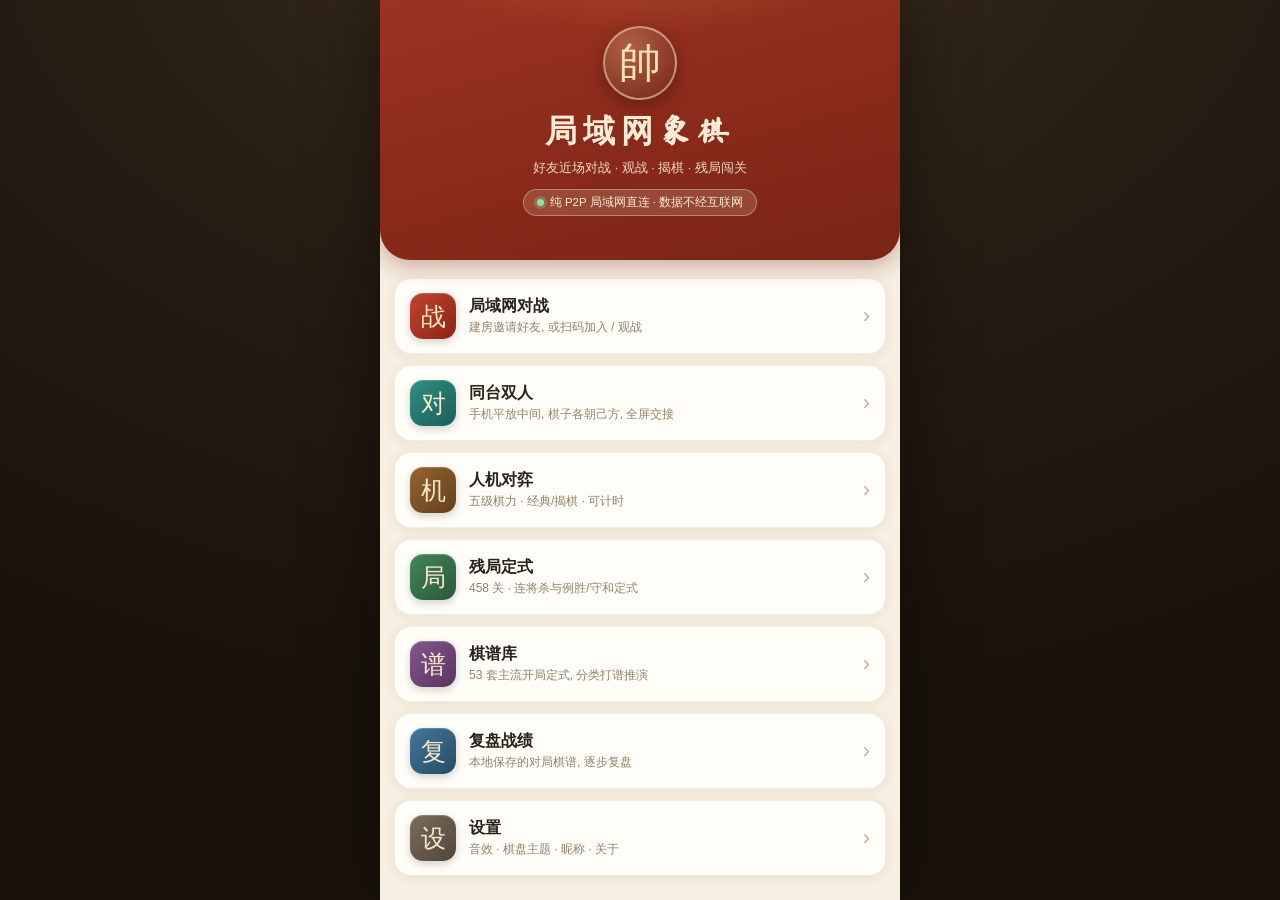
==== xiangqi-lan-standalone.html @ 8bf8af7e "baseline: 双引擎(经典+激进)+458残局+53棋谱+两处提示修复 (standalone 925535/791df65a)" ====
<!DOCTYPE html>
<html lang="zh-CN">
<head>
<meta charset="UTF-8">
<meta name="viewport" content="width=device-width, initial-scale=1.0, maximum-scale=1.0, user-scalable=no, viewport-fit=cover">
<meta name="theme-color" content="#7a2718">
<meta name="description" content="纯局域网 P2P 中国象棋: 好友近场对战、观战、揭棋、残局闯关, 数据不经过互联网">
<link rel="icon" href="[data-uri]">
<style>
/* ================= 字体(新魏体矢量子集) ================= */
@font-face {
  font-family: 'XinWeiChess';
  src: url([data-uri]) format('woff2');
  font-weight: normal; font-style: normal; font-display: swap;
}
:root {
  --chess-font: "STXinwei", "华文新魏", "FZXinWei", "XinWeiChess", "楷体", KaiTi, serif;
  --red: #b3271e;
  --gold: #e8a93a;
  --ink: #2a231c;
  --paper: #f6efe2;
  --paper2: #fbf6ec;
  --card: #fffdf8;
  --line: rgba(120, 90, 50, .10);
  --board-line: #7a5230;
  --board-bg1: #f0d3a0;
  --board-bg2: #e4bd7e;
  --accent: #a02c1c;
  --ok: #2e7d4f;
  --safe-top: env(safe-area-inset-top, 0px);
  --safe-bottom: env(safe-area-inset-bottom, 0px);
  --app-w: 520px;
  --nav-h: 50px;
}
* { box-sizing: border-box; -webkit-tap-highlight-color: transparent; }
html, body { margin: 0; padding: 0; height: 100%; }
body {
  font-family: -apple-system, "PingFang SC", "Microsoft YaHei", sans-serif;
  color: var(--ink);
  background: radial-gradient(1200px 800px at 50% -10%, #3a2c1c 0%, #241b12 55%, #1a130c 100%);
  overscroll-behavior: none; user-select: none; -webkit-user-select: none;
}
button { font-family: inherit; }

/* ================= 手机壳 & 栈导航 ================= */
.screen {
  position: fixed; top: 0; bottom: 0; left: 0; right: 0; margin: auto;
  width: 100%; max-width: var(--app-w);
  display: none; flex-direction: column;
  background: var(--paper);
  overflow-y: auto; overflow-x: hidden;
  -webkit-overflow-scrolling: touch;
  box-shadow: 0 0 70px rgba(0, 0, 0, .45);
}
.screen.active { display: flex; }
.screen.nav-fade { animation: navFade .22s ease both; z-index: 30; }
.screen.nav-enter-fwd { animation: navEnterFwd .32s cubic-bezier(.28, .72, .28, 1) both; z-index: 30; }
.screen.nav-enter-back { animation: navEnterBack .32s cubic-bezier(.28, .72, .28, 1) both; z-index: 30; }
.screen.nav-leave-fwd { animation: navLeaveFwd .32s cubic-bezier(.28, .72, .28, 1) both; z-index: 20; display: flex !important; }
.screen.nav-leave-back { animation: navLeaveBack .32s cubic-bezier(.28, .72, .28, 1) both; z-index: 20; display: flex !important; }
@keyframes navFade { from { opacity: 0; } to { opacity: 1; } }
@keyframes navEnterFwd { from { transform: translateX(100%); } to { transform: translateX(0); } }
@keyframes navEnterBack { from { transform: translateX(-27%); } to { transform: translateX(0); } }
@keyframes navLeaveFwd { from { transform: translateX(0); filter: brightness(1); } to { transform: translateX(-27%); filter: brightness(.82); } }
@keyframes navLeaveBack { from { transform: translateX(0); } to { transform: translateX(100%); } }
@media (max-width: 520px) {
  body { background: var(--paper); }
  .screen { box-shadow: none; }
}

/* ================= 统一导航栏 ================= */
.topbar {
  position: sticky; top: 0; z-index: 20; flex: none;
  display: flex; align-items: center; gap: 6px;
  height: calc(var(--nav-h) + var(--safe-top));
  padding: var(--safe-top) 8px 0;
  background: rgba(251, 246, 236, .9);
  -webkit-backdrop-filter: saturate(160%) blur(14px); backdrop-filter: saturate(160%) blur(14px);
  border-bottom: 1px solid var(--line);
  color: var(--ink);
}
.topbar .title {
  font-size: 16.5px; font-weight: 700; flex: 1; text-align: center;
  letter-spacing: .5px; min-width: 0; overflow: hidden; white-space: nowrap; text-overflow: ellipsis;
  padding: 0 4px;
}
.nav-side { min-width: 44px; display: flex; align-items: center; }
.nav-right { justify-content: flex-end; }
.nav-back {
  display: flex; align-items: center; gap: 1px; min-width: 44px; height: 38px;
  border: none; background: transparent; color: var(--accent);
  font-size: 15px; padding: 0 6px 0 4px; border-radius: 10px; max-width: 130px;
}
.nav-back:active { background: rgba(160, 44, 28, .1); }
.nav-back-label { font-size: 15px; overflow: hidden; white-space: nowrap; text-overflow: ellipsis; }
.nav-chevron {
  width: 10px; height: 10px; flex: none; margin-left: 2px;
  border-left: 2.2px solid currentColor; border-bottom: 2.2px solid currentColor;
  transform: rotate(45deg);
}
.icon-btn {
  min-width: 38px; height: 36px; border: none; border-radius: 10px;
  background: rgba(120, 90, 50, .1); color: #6b563a; font-size: 14px; padding: 0 10px;
}
.icon-btn:active { background: rgba(120, 90, 50, .2); }

/* ================= 页面骨架 ================= */
.page-body { flex: none; padding: 14px 14px 24px; }
.section-title {
  display: flex; align-items: baseline; gap: 8px;
  font-size: 13px; font-weight: 700; color: #8a6a3c;
  letter-spacing: 1px; margin: 18px 4px 9px;
}
.section-title:first-child { margin-top: 4px; }
.section-title .st-count { font-weight: 500; color: #b0a082; font-size: 11.5px; margin-left: auto; letter-spacing: 0; }

/* ================= 大厅 ================= */
.home-hero {
  position: relative; text-align: center; flex: none;
  padding: calc(26px + var(--safe-top)) 20px 44px;
  background: linear-gradient(165deg, #9c3322 0%, #8a2a1a 52%, #7a2415 100%);
  color: #f8ecd6;
  border-radius: 0 0 30px 30px;
  box-shadow: 0 6px 22px rgba(120, 40, 20, .35);
  overflow: hidden;
}
.home-hero::after {
  content: ''; position: absolute; inset: 0;
  background: radial-gradient(420px 200px at 50% -40%, rgba(232, 169, 58, .35), transparent 70%);
  pointer-events: none;
}
.home-badge {
  width: 74px; height: 74px; margin: 0 auto 10px; border-radius: 50%;
  display: flex; align-items: center; justify-content: center;
  font-family: var(--chess-font); font-size: 42px; color: #f6e2b4;
  background: radial-gradient(circle at 35% 30%, rgba(255, 230, 180, .28), rgba(0, 0, 0, .18));
  border: 2px solid rgba(246, 226, 180, .55);
  box-shadow: 0 6px 18px rgba(0, 0, 0, .28);
}
.home-hero h1 { margin: 2px 0 6px; font-family: var(--chess-font); font-size: 32px; letter-spacing: 6px; position: relative; }
.home-hero p { margin: 0; font-size: 12.5px; opacity: .9; position: relative; }
.home-status {
  display: inline-flex; align-items: center; gap: 6px; margin-top: 12px;
  font-size: 11.5px; padding: 5px 13px; border-radius: 20px; position: relative;
  background: rgba(255, 240, 210, .16); border: 1px solid rgba(255, 240, 210, .35);
}
.home-status .dot-live { width: 7px; height: 7px; border-radius: 50%; background: #8fe0a8; box-shadow: 0 0 0 3px rgba(143, 224, 168, .25); }
.menu { flex: none; padding: 18px 14px 10px; display: flex; flex-direction: column; gap: 11px; }
.menu-item {
  display: flex; align-items: center; gap: 13px; width: 100%;
  border: 1px solid var(--line); border-radius: 17px; padding: 14px 15px;
  background: var(--card); box-shadow: 0 2px 12px rgba(90, 60, 25, .08);
  text-align: left; color: var(--ink);
  transition: transform .12s ease, box-shadow .12s ease;
}
.menu-item:active { transform: scale(.975); box-shadow: 0 1px 5px rgba(90, 60, 25, .12); }
.menu-item .mi-icon {
  width: 46px; height: 46px; border-radius: 13px; flex: none;
  display: flex; align-items: center; justify-content: center;
  font-family: var(--chess-font); font-size: 25px; color: #f7e8cc;
  box-shadow: inset 0 1px 1px rgba(255, 255, 255, .22), 0 3px 8px rgba(0, 0, 0, .18);
}
.mi-red { background: linear-gradient(135deg, #c0432e, #8e2415); }
.mi-brown { background: linear-gradient(135deg, #96632f, #63401c); }
.mi-green { background: linear-gradient(135deg, #43855b, #28593a); }
.mi-blue { background: linear-gradient(135deg, #44759a, #274c66); }
.mi-purple { background: linear-gradient(135deg, #83568c, #5a3560); }
.mi-gray { background: linear-gradient(135deg, #7a6c5b, #50463a); }
.mi-teal { background: linear-gradient(135deg, #2f8f83, #1b5e56); }
.menu-item .mi-body { flex: 1; min-width: 0; }
.menu-item .mi-t { font-size: 16px; font-weight: 700; }
.menu-item .mi-d { font-size: 12px; color: #93826a; margin-top: 2.5px; line-height: 1.45; }
.menu-item .mi-go { flex: none; color: #c3b294; font-size: 22px; font-weight: 300; line-height: 1; }
.home-foot {
  flex: none; margin: 14px 14px 20px; padding: 13px 15px; border-radius: 14px;
  background: rgba(255, 253, 248, .7); border: 1px solid var(--line);
  font-size: 11px; color: #9a8a72; line-height: 1.75;
}

/* ================= 通用控件 ================= */
.btn {
  border: none; border-radius: 12px; padding: 12px 16px; font-size: 15px; font-weight: 600;
  background: #e7dcc6; color: var(--ink);
}
.btn:active { transform: scale(.97); }
.btn-primary { background: linear-gradient(180deg, #c0402e, #932718); color: #fff; box-shadow: 0 4px 12px rgba(150, 40, 20, .32); }
.btn-ghost { background: transparent; border: 1.5px solid #c3ac84; color: #6b563a; }
.btn[disabled] { opacity: .45; }
.btn-block { width: 100%; }
.cta-bar {
  position: sticky; bottom: 0; flex: none; z-index: 10;
  padding: 10px 14px calc(12px + var(--safe-bottom));
  background: linear-gradient(180deg, rgba(246, 239, 226, 0), var(--paper) 28%);
}
.card {
  background: var(--card); border: 1px solid var(--line);
  border-radius: 17px; padding: 16px;
  box-shadow: 0 2px 12px rgba(90, 60, 25, .07); margin: 0 0 14px;
}
.card h3 { margin: 0 0 11px; font-size: 15px; display: flex; align-items: center; gap: 7px; }
.card h3 .h3-ic {
  width: 22px; height: 22px; border-radius: 7px; flex: none;
  display: inline-flex; align-items: center; justify-content: center;
  font-size: 12px; color: #fff; background: linear-gradient(135deg, #c0432e, #8e2415);
}
.row { display: flex; align-items: center; gap: 10px; }
.seg { display: flex; background: #ece2cd; border-radius: 11px; padding: 3px; gap: 3px; }
.seg button {
  flex: 1; border: none; background: transparent; border-radius: 9px;
  padding: 9px 6px; font-size: 13.5px; color: #7a6645; white-space: nowrap;
  transition: all .15s ease;
}
.seg button.on { background: var(--card); color: var(--accent); font-weight: 700; box-shadow: 0 1.5px 5px rgba(90, 60, 25, .18); }
.seg.cols3 { flex-wrap: wrap; }
.seg.cols3 button { flex: 0 0 calc((100% - 6px)/3); }
.field-label { font-size: 13px; font-weight: 600; color: #7a6749; margin: 15px 0 7px; display: flex; align-items: center; gap: 6px; }
.field-label:first-child { margin-top: 2px; }
.field-label .fl-no {
  width: 17px; height: 17px; border-radius: 50%; flex: none;
  display: inline-flex; align-items: center; justify-content: center;
  font-size: 10.5px; background: #e3d3b2; color: #7a5a30; font-weight: 700;
}
.input {
  width: 100%; border: 1.5px solid #ddcfae; border-radius: 11px; padding: 11.5px 13px;
  font-size: 15px; background: #fffef9; color: var(--ink);
}
.input:focus { outline: none; border-color: #c79a55; box-shadow: 0 0 0 3px rgba(199, 154, 85, .16); }
.muted { color: #97876c; font-size: 12.5px; line-height: 1.7; }
.hint-box {
  background: #fbf2dd; border-left: 3px solid var(--gold); border-radius: 11px;
  padding: 10px 13px; font-size: 12.5px; color: #6b5230; line-height: 1.7; margin: 0 0 14px;
}

/* inset 分组列表 */
.group {
  background: var(--card); border: 1px solid var(--line); border-radius: 17px;
  overflow: hidden; box-shadow: 0 2px 12px rgba(90, 60, 25, .07); margin: 0 0 14px;
}
.list-row {
  display: flex; align-items: center; gap: 12px; padding: 14px 16px;
  background: transparent; border: none; border-bottom: 1px solid #f1e8d6; width: 100%;
  text-align: left; color: var(--ink);
}
.list-row:last-child { border-bottom: none; }
.list-row:active { background: #faf2e2; }
.lr-chevron { flex: none; color: #c3b294; font-size: 20px; font-weight: 300; line-height: 1; }
.tag { font-size: 11px; padding: 2.5px 9px; border-radius: 20px; background: #efe2c8; color: #8a6a3c; white-space: nowrap; }
.tag-red { background: #f7e2dd; color: #a83020; }
.tag-green { background: #dff0e5; color: #2e7d4f; }
.tag-purple { background: #ece6f7; color: #5a4788; }
.tag-blue { background: #e0eaf2; color: #33587a; }
.empty {
  text-align: center; padding: 56px 24px; color: #a8987c;
}
.empty .em-ic {
  width: 84px; height: 84px; margin: 0 auto 14px; border-radius: 50%;
  display: flex; align-items: center; justify-content: center;
  font-family: var(--chess-font); font-size: 44px; color: #c9b489;
  background: var(--card); border: 1px solid var(--line); box-shadow: 0 2px 12px rgba(90, 60, 25, .08);
}
.empty .em-t { font-size: 15px; font-weight: 700; color: #7a6a50; }
.empty .em-d { font-size: 12.5px; margin-top: 7px; line-height: 1.7; }

/* ================= 对局页 ================= */
#screen-game { background: #e9dfca; }
.game-wrap { flex: 1; display: flex; flex-direction: column; min-height: 0; }
.player-bar {
  display: flex; align-items: center; gap: 10px; padding: 8px 12px;
  background: #fbf4e4; margin: 6px 10px; border-radius: 14px; box-shadow: 0 1px 6px rgba(90, 60, 25, .12);
  border: 1px solid var(--line);
}
.player-bar.active { background: #fff; box-shadow: 0 0 0 2px var(--gold), 0 2px 10px rgba(200, 150, 50, .35); }
.avatar {
  width: 38px; height: 38px; border-radius: 50%; flex: none;
  display: flex; align-items: center; justify-content: center;
  font-family: var(--chess-font); font-size: 20px; color: #f7e8cc; background: #6b4a2b;
}
.avatar.r { background: linear-gradient(135deg, #b43826, #8e2415); }
.avatar.b { background: linear-gradient(135deg, #4a443c, #2a261f); }
.p-info { flex: 1; min-width: 0; }
.p-name { font-size: 14.5px; font-weight: 700; display: flex; align-items: center; gap: 6px; }
.p-sub { font-size: 11.5px; color: #9a8a72; margin-top: 1px; }
.clock {
  font-family: ui-monospace, "SF Mono", Menlo, monospace; font-size: 19px; font-weight: 700;
  padding: 5px 11px; border-radius: 10px; background: #e7dcc6; color: #5a4a34; min-width: 78px; text-align: center;
}
.player-bar.active .clock { background: #2f2a22; color: #ffd97a; }
.clock.low { color: #fff; background: #c23a28; animation: blink 1s infinite; }
@keyframes blink { 50% { opacity: .55; } }
.board-area { flex: 1; display: flex; align-items: center; justify-content: center; padding: 2px 8px; min-height: 0; }
.board-root { width: 100%; max-width: 520px; margin: 0 auto; }
.board-svg { width: 100%; height: auto; display: block; border-radius: 18px; }
.board-bg { stroke-width: 0; }
.board-svg .board-bg { fill: var(--board-bg1); }
.grid-line { stroke: var(--board-line); stroke-width: 3; stroke-linecap: round; }
.grid-line.thin { stroke-width: 2; }
.river-text {
  font-family: var(--chess-font); font-size: 56px; fill: var(--board-line);
  letter-spacing: 14px; text-anchor: middle; dominant-baseline: central;
  transform-box: fill-box; transform-origin: center;
}
.action-bar {
  display: flex; justify-content: space-around; padding: 8px 8px calc(10px + var(--safe-bottom));
  background: #fbf4e4; margin: 6px 10px 8px; border-radius: 14px;
  border: 1px solid var(--line); box-shadow: 0 -1px 8px rgba(90, 60, 25, .08);
}
.act {
  border: none; background: transparent; display: flex; flex-direction: column; align-items: center; gap: 2px;
  font-size: 11px; color: #6b563a; padding: 4px 8px; border-radius: 10px;
}
.action-bar:has(.act:nth-child(6)) { padding-left: 4px; padding-right: 4px; }
.action-bar:has(.act:nth-child(6)) .act { padding: 4px 2px; font-size: 10.5px; }
.action-bar:has(.act:nth-child(6)) .act .act-ic { width: 34px; height: 34px; font-size: 16px; }
.act .act-ic {
  width: 38px; height: 38px; border-radius: 50%; background: #efe2c8;
  display: flex; align-items: center; justify-content: center; font-size: 17px;
}
.act:active .act-ic { background: #e2cfaa; }
.act.danger .act-ic { background: #f6e0db; color: #a83020; }
/* 同台对坐: 黑方工具组置于棋盘上方并旋转 180°, 朝向坐在手机上侧的黑方 */
.action-bar.side-b {
  transform: rotate(180deg);
  margin: 6px 10px 2px;
  box-shadow: 0 1px 8px rgba(90, 60, 25, .08);
}
.action-bar.side-r { margin-top: 2px; }
/* 非当前行棋方一侧的工具组锁定(降透明+不响应), 防止对手误触 */
.action-bar.is-locked { opacity: .32; pointer-events: none; filter: grayscale(.35); }
/* 电脑端宽屏三栏专用: 窄屏默认隐藏(见文件末尾 [[DSK]] 块) */
.turn-info, .move-log { display: none; }

/* ================= 棋子 ================= */
.piece { transition: transform .3s cubic-bezier(.32, .8, .3, 1); will-change: transform; }
.piece.fx-captured { pointer-events: none; }
.fx-inner { transition: transform .3s cubic-bezier(.32, .8, .3, 1), opacity .28s ease; will-change: transform, opacity; }
.p-ring1 { stroke: #6b4a24; stroke-width: 2.6; }
.p-ring2 { stroke: rgba(107, 74, 36, .45); stroke-width: 1.1; }
.p-text {
  font-family: var(--chess-font); font-size: 55px; font-weight: 600;
  text-anchor: middle; dominant-baseline: central;
  transform-box: fill-box; transform-origin: center;
}
.p-r { fill: var(--red); }
.p-b { fill: #27231e; }
.piece.dark .p-text { fill: #f0d4a3; font-size: 43px; }
.piece.dark .p-ring1 { stroke: #3a1f16; }
.piece.dark .p-ring2 { stroke: rgba(240, 212, 163, .35); }
.flipping .p-face, .flipping .p-ring1, .flipping .p-ring2, .flipping .p-text { animation: flipIn .36s ease; }
@keyframes flipIn { 0% { transform: scaleX(1); } 48% { transform: scaleX(.05); } 52% { transform: scaleX(.05); } 100% { transform: scaleX(1); } }
.sel-ring { fill: none; stroke: #f5c542; stroke-width: 4.5; animation: pulseGold 1.1s ease-in-out infinite; }
.cap-ring { fill: rgba(196, 46, 38, .1); stroke: rgba(196, 46, 38, .9); stroke-width: 4; stroke-dasharray: 7 5; animation: dashRot 6s linear infinite; }
.dot { fill: rgba(90, 60, 25, .4); }
.last-mark { fill: none; stroke: rgba(232, 169, 58, .9); stroke-width: 3; }
.check-ring { fill: rgba(210, 40, 30, .16); stroke: #d2281e; stroke-width: 5; animation: pulseRed .8s ease-in-out infinite; }
@keyframes pulseGold { 50% { opacity: .45; } }
@keyframes pulseRed { 50% { opacity: .35; } }
@keyframes dashRot { to { stroke-dashoffset: -120; } }
/* 黑方视角: 棋盘整体旋转后, 棋子文字与河界反向转正 */
.flipped .p-text, .flipped .river-text { transform: rotate(180deg); }

/* ================= 弹窗 / Sheet ================= */
.mask {
  position: fixed; inset: 0; z-index: 60; background: rgba(30, 20, 10, .5);
  display: flex; align-items: center; justify-content: center; padding: 24px;
  animation: fade .15s ease;
}
.mask > * { width: 100%; max-width: 380px; }
@keyframes fade { from { opacity: 0; } }
.modal {
  background: #fffaf0; border-radius: 20px; padding: 22px 20px;
  box-shadow: 0 12px 40px rgba(0, 0, 0, .3); animation: pop .2s ease;
}
@keyframes pop { from { transform: scale(.92); opacity: 0; } }
.modal h2 { margin: 0 0 8px; font-size: 19px; text-align: center; }
.modal .modal-sub { text-align: center; color: #8a7a64; font-size: 13px; margin-bottom: 14px; line-height: 1.7; white-space: pre-wrap; }
.modal .btn { margin-top: 8px; }
.result-seal {
  width: 84px; height: 84px; margin: 4px auto 10px; border-radius: 50%;
  display: flex; align-items: center; justify-content: center;
  font-family: var(--chess-font); font-size: 38px; color: #f7e8cc;
}
.seal-win { background: linear-gradient(135deg, #c83f2b, #8e2415); }
.seal-lose { background: linear-gradient(135deg, #55504a, #2c2823); }
.seal-draw { background: linear-gradient(135deg, #8a6a3c, #634a24); }
.sheet-mask {
  position: fixed; top: 0; bottom: 0; left: 0; right: 0; margin: auto;
  z-index: 55; width: 100%; max-width: var(--app-w);
  background: rgba(30, 20, 10, .4); display: flex; align-items: flex-end;
}
.sheet {
  width: 100%; max-height: 72vh; background: #fffaf0; border-radius: 22px 22px 0 0;
  display: flex; flex-direction: column; animation: up .22s ease;
  padding-bottom: var(--safe-bottom);
}
@keyframes up { from { transform: translateY(60%); } }
.sheet-head { display: flex; align-items: center; padding: 14px 18px; border-bottom: 1px solid #f0e6d2; }
.sheet-head h3 { margin: 0; flex: 1; font-size: 16px; }
.sheet-body { overflow-y: auto; padding: 10px 14px 20px; }
.toast {
  /* 高于同台全屏交接遮罩(120): 循环走子等规则提醒在交接瞬间也要让双方看到(内容不含棋局, 不涉防偷看) */
  position: fixed; left: 50%; bottom: 18%; transform: translateX(-50%); z-index: 130;
  max-width: calc(var(--app-w) - 80px); width: max-content;
  background: rgba(35, 28, 20, .94); color: #f7ecd8; padding: 10px 18px;
  border-radius: 22px; font-size: 13.5px; max-width: 84%; text-align: center;
  animation: fade .2s ease;
}

/* ================= 扫码配对 ================= */
.pair-wrap { padding: 14px; display: flex; flex-direction: column; gap: 13px; }
.step-head { display: flex; align-items: center; gap: 10px; margin-bottom: 2px; text-align: left; }
.step-head .st-t, .step-head .st-s { text-align: left; }
.step-badge {
  width: 26px; height: 26px; border-radius: 50%; flex: none;
  display: flex; align-items: center; justify-content: center;
  font-size: 14px; font-weight: 700; color: #fff; background: linear-gradient(135deg, #c0432e, #8e2415);
  box-shadow: 0 2px 6px rgba(150, 40, 20, .3);
}
.step-head .st-t { font-size: 15px; font-weight: 700; }
.step-head .st-s { font-size: 11.5px; color: #97876c; margin-top: 1px; }
.qr-stage {
  background: #fff; border-radius: 18px; padding: 16px; text-align: center;
  border: 1px solid var(--line); box-shadow: 0 2px 12px rgba(0, 0, 0, .08);
}
.qr-stage canvas { width: 100%; max-width: 280px; height: auto; image-rendering: pixelated; }
.qr-cap { font-size: 13.5px; font-weight: 700; margin-top: 8px; }
.qr-prog { font-size: 12px; color: #97876c; margin-top: 4px; }
.prog-bar { height: 6px; background: #ece0c8; border-radius: 4px; margin-top: 8px; overflow: hidden; }
.prog-fill { height: 100%; background: linear-gradient(90deg, #c83f2b, #e8a93a); transition: width .2s; }
.scan-video-wrap { position: relative; border-radius: 15px; overflow: hidden; background: #111; aspect-ratio: 1/1; }
.scan-video { width: 100%; height: 100%; object-fit: cover; }
.scan-frame {
  position: absolute; inset: 18%; border: 3px solid rgba(247, 236, 210, .9); border-radius: 14px;
  box-shadow: 0 0 0 999px rgba(0, 0, 0, .25);
}
.scan-frame::after {
  content: ''; position: absolute; left: 6%; right: 6%; top: 50%; height: 2px;
  background: linear-gradient(90deg, transparent, #f5c542, transparent);
  animation: scanline 1.6s ease-in-out infinite;
}
@keyframes scanline { 0%, 100% { top: 12%; } 50% { top: 88%; } }
.scan-hint { position: absolute; bottom: 10px; left: 0; right: 0; text-align: center; color: #f7ecd8; font-size: 12.5px; }
details.text-code { background: var(--card); border: 1px solid var(--line); border-radius: 14px; padding: 10px 14px; box-shadow: 0 2px 10px rgba(90, 60, 25, .06); }
details.text-code summary { font-size: 13px; color: #7a5a30; padding: 4px; font-weight: 600; }
.text-code textarea { width: 100%; margin-top: 8px; border: 1px solid #ddcfae; border-radius: 9px; padding: 9px; font-size: 11px; height: 90px; background: #fffef9; }

/* ================= 棋谱 / 聊天 / 残局 ================= */
.moves-grid { display: flex; flex-wrap: wrap; gap: 6px; }
.move-chip {
  font-size: 12.5px; padding: 5px 9px; border-radius: 8px; background: #f3ead8; color: #5a4a34;
}
.move-chip b { color: var(--red); margin-right: 4px; }
.move-chip.last { background: #f6df9a; }
.chat-body { display: flex; flex-direction: column; gap: 8px; }
.bubble { max-width: 78%; padding: 8px 12px; border-radius: 14px; font-size: 13.5px; line-height: 1.5; word-break: break-word; }
.bubble.them { background: #f1e7d3; align-self: flex-start; border-bottom-left-radius: 4px; }
.bubble.me { background: linear-gradient(135deg, #b43826, #932718); color: #fff; align-self: flex-end; border-bottom-right-radius: 4px; }
.bubble .b-name { font-size: 11px; opacity: .7; margin-bottom: 2px; }
.chat-input { display: flex; gap: 8px; padding: 10px 0 0; border-top: 1px solid #f0e6d2; margin-top: 8px; }
.chat-input .input { flex: 1; }

/* 残局: 总进度卡 */
.pz-summary {
  flex: none;
  background: linear-gradient(135deg, #9c3322, #7a2415); color: #f8ecd6;
  border-radius: 17px; padding: 16px 18px; margin-bottom: 16px;
  box-shadow: 0 4px 14px rgba(140, 40, 20, .3);
}
.pz-summary .ps-row { display: flex; align-items: flex-end; gap: 6px; }
.pz-summary .ps-num { font-size: 34px; font-weight: 800; line-height: 1; font-variant-numeric: tabular-nums; }
.pz-summary .ps-total { font-size: 15px; opacity: .8; padding-bottom: 3px; }
.pz-summary .ps-pct { margin-left: auto; font-size: 15px; font-weight: 700; padding-bottom: 3px; color: #f5d488; }
.pz-summary .ps-bar { height: 8px; border-radius: 5px; background: rgba(255, 255, 255, .22); margin-top: 11px; overflow: hidden; }
.pz-summary .ps-fill { height: 100%; border-radius: 5px; background: linear-gradient(90deg, #e8a93a, #f6d98a); }
.pz-summary .ps-sub { font-size: 11.5px; opacity: .82; margin-top: 8px; }

/* 章节快速跳转 chip 条 */
.chapter-chips {
  flex: none;
  position: sticky; top: calc(var(--nav-h) + var(--safe-top)); z-index: 15;
  display: flex; gap: 7px; overflow-x: auto; flex-wrap: nowrap;
  padding: 9px 14px; margin: 0 -14px 4px; background: rgba(246, 239, 226, .94);
  -webkit-backdrop-filter: blur(10px); backdrop-filter: blur(10px);
  border-bottom: 1px solid var(--line);
  scrollbar-width: none;
}
.chapter-chips::-webkit-scrollbar { display: none; }
.chapter-chip {
  flex: 0 0 auto; border: 1px solid #d8c6a0; background: var(--card);
  border-radius: 20px; padding: 6px 13px; font-size: 12.5px; color: #6b563a; white-space: nowrap;
}
.chapter-chip:active { background: #faf2e2; }
.chapter-chip .cc-done { color: #2e7d4f; font-size: 11px; margin-left: 3px; }

.puzzle-grid { display: grid; grid-template-columns: repeat(3, 1fr); gap: 10px; padding: 2px 0 8px; }
.puzzle-cell {
  position: relative; background: var(--card); border: 1px solid var(--line);
  border-radius: 15px; padding: 13px 6px 11px; text-align: center;
  box-shadow: 0 1px 6px rgba(90, 60, 25, .08);
  transition: transform .12s ease;
}
.puzzle-cell:active { transform: scale(.94); }
.puzzle-cell .pz-no { font-family: var(--chess-font); font-size: 23px; color: var(--red); line-height: 1.1; }
.puzzle-cell .pz-name { font-size: 11.5px; color: #6b563a; margin-top: 4px; line-height: 1.35; min-height: 30px;
  display: -webkit-box; -webkit-line-clamp: 2; -webkit-box-orient: vertical; overflow: hidden; }
.puzzle-cell .pz-stars { font-size: 10.5px; margin-top: 4px; color: #c8952e; }
.puzzle-cell.done { background: #f1f6ea; border-color: #cfe0bd; }
.puzzle-cell.done .pz-no { color: #3f7a4c; }
.pz-check {
  position: absolute; top: 5px; right: 5px; width: 17px; height: 17px; border-radius: 50%;
  background: #3f8a55; color: #fff; font-size: 10px; display: none;
  align-items: center; justify-content: center;
}
.puzzle-cell.done .pz-check { display: flex; }

.captured-tray { display: flex; flex-wrap: wrap; gap: 2px; min-height: 22px; font-family: var(--chess-font); font-size: 15px; }
.captured-tray .cp { width: 18px; text-align: center; }
.captured-tray .cp.unk { color: #b9a888; }

/* 设置 */
.switch { position: relative; width: 46px; height: 26px; flex: none; }
.switch input { opacity: 0; width: 0; height: 0; }
.switch .sl { position: absolute; inset: 0; background: #cdbd9e; border-radius: 20px; transition: .2s; }
.switch .sl::before { content: ''; position: absolute; width: 22px; height: 22px; left: 2px; top: 2px; background: #fff; border-radius: 50%; transition: .2s; box-shadow: 0 1px 3px rgba(0,0,0,.2); }
.switch input:checked + .sl { background: #932718; }
.switch input:checked + .sl::before { transform: translateX(20px); }
.set-row { display: flex; align-items: center; justify-content: space-between; gap: 10px; padding: 14px 4px; border-bottom: 1px solid #f1e8d6; font-size: 14.5px; }
.set-row:last-child { border-bottom: none; }
.theme-pick { display: flex; gap: 10px; margin-top: 4px; }
.theme-opt {
  flex: 1; border: 2px solid #e2d5ba; border-radius: 13px; padding: 9px 6px 8px; background: var(--card);
  display: flex; flex-direction: column; align-items: center; gap: 6px; font-size: 12px; color: #6b563a;
}
.theme-opt.on { border-color: var(--accent); box-shadow: 0 0 0 3px rgba(160, 44, 28, .12); color: var(--accent); font-weight: 700; }
.theme-swatch { width: 100%; height: 30px; border-radius: 8px; border: 1px solid rgba(0,0,0,.08); }
.ts-wood { background: linear-gradient(135deg, #f0d3a0, #e4bd7e); }
.ts-jade { background: linear-gradient(135deg, #dfe9e0, #b9cdbd); }
.ts-ink { background: linear-gradient(135deg, #4a5558, #2b3133); }
.about-row { display: flex; gap: 10px; padding: 12px 0; border-bottom: 1px solid #f1e8d6; font-size: 13px; line-height: 1.65; color: #6f5f47; }
.about-row:last-child { border-bottom: none; }
.about-row .ab-ic { flex: none; width: 26px; height: 26px; border-radius: 8px; background: #f0e4cc; color: #8a5a2b; display: flex; align-items: center; justify-content: center; font-size: 13px; }
.peek-banner {
  margin: 0 0 10px; padding: 8px 12px; border-radius: 10px; font-size: 12.5px; text-align: center;
  background: #fdf0d2; color: #8a6a2a;
}

/* ================= 棋盘主题(仅作用于棋盘, 界面保持浅木色) ================= */
.board-svg { --board-line: #7a5230; --board-bg1: #f0d3a0; }
body[data-theme="jade"] .board-svg { --board-line: #3f6b54; --board-bg1: #dfe9e0; }
body[data-theme="jade"] { background: radial-gradient(1200px 800px at 50% -10%, #2e4034 0%, #202c24 55%, #161e19 100%); }
body[data-theme="ink"] .board-svg { --board-line: #d3bd8e; --board-bg1: #364043; }
body[data-theme="ink"] { background: radial-gradient(1200px 800px at 50% -10%, #333c40 0%, #23292c 55%, #171c1e 100%); }
@media (max-width: 520px) {
  body[data-theme="jade"] { background: var(--paper); }
  body[data-theme="ink"] { background: var(--paper); }
}
.board-host { width: 100%; max-width: 520px; margin: 0 auto; }

/* 残局/棋谱库 章节标题 */
.chapter-head { padding: 16px 2px 8px; display: flex; align-items: baseline; gap: 8px; scroll-margin-top: 110px; }
.chapter-title { font-size: 16.5px; font-weight: 800; color: #53402a; }
.chapter-count { font-size: 12px; color: #a8987c; font-weight: 500; }
.chapter-desc { font-size: 12px; color: #9a8763; margin-top: 4px; line-height: 1.6; padding: 0 2px 2px; }

/* 打谱/复盘 */
.review-info {
  margin: 10px 14px 4px; padding: 9px 13px; border-radius: 11px;
  background: #fbf2dd; border-left: 3px solid var(--gold);
  font-size: 12.5px; color: #6b5230; line-height: 1.6;
}
.review-board-wrap { flex: none; padding: 6px 10px; }
.move-strip {
  display: flex; flex-wrap: nowrap; overflow-x: auto; gap: 6px; padding: 10px 14px;
  -webkit-overflow-scrolling: touch; scrollbar-width: none;
}
.move-strip::-webkit-scrollbar { display: none; }
.move-pill { flex: 0 0 auto; font-size: 13px; padding: 6px 13px; border-radius: 18px; border: 1px solid #ddcfb2; background: #fdf8ee; color: #43382a; }
.move-pill.move-r { color: var(--red); border-color: #e7c3bb; }
.move-pill.move-b { color: #332c24; }
.move-pill.on { background: #8a5a2b; color: #fff !important; border-color: #8a5a2b; font-weight: 700; }
.review-ctl {
  position: sticky; bottom: 0; flex: none; z-index: 10;
  display: flex; align-items: center; justify-content: center; gap: 10px;
  padding: 9px 12px calc(11px + var(--safe-bottom));
  background: linear-gradient(180deg, rgba(246, 239, 226, 0), var(--paper) 30%);
}
.ctl-btn {
  width: 46px; height: 46px; border-radius: 50%; border: 1px solid #d8c6a0;
  background: var(--card); color: #6b563a; font-size: 17px;
  display: flex; align-items: center; justify-content: center;
  box-shadow: 0 2px 8px rgba(90, 60, 25, .1);
}
.ctl-btn:active { transform: scale(.93); }
.ctl-btn.ctl-play { width: 56px; height: 56px; font-size: 18px; color: #fff; border: none; background: linear-gradient(180deg, #c0402e, #932718); box-shadow: 0 4px 12px rgba(150, 40, 20, .35); }

/* ============== AI 复盘分析 ============== */
.review-info { flex-wrap: wrap; row-gap: 4px; }
.an-badge {
  display: inline-flex; align-items: center; justify-content: center;
  min-width: 26px; height: 22px; padding: 0 6px; margin-left: 8px;
  border-radius: 11px; font-size: 13px; font-weight: 800; font-style: italic;
  vertical-align: middle; line-height: 1;
}
.g-brilliant { color: #fff; background: linear-gradient(180deg,#e0ad3e,#c8901f); }
.g-good { color: #fff; background: #2f7dc6; }
.g-best { color: #fff; background: #3a9d5d; }
.g-inaccuracy { color: #fff; background: #c3922e; }
.g-mistake { color: #fff; background: #d07a28; }
.g-blunder { color: #fff; background: linear-gradient(180deg,#d4473f,#b02e26); }

.an-box { padding: 4px 12px 16px; }
.an-start {
  width: 100%; display: flex; align-items: center; gap: 12px;
  background: linear-gradient(135deg,#fffdf6,#f6eeda); border: 1px solid rgba(160,120,60,.28);
  border-radius: 14px; padding: 14px 16px; box-shadow: 0 3px 12px rgba(110,75,30,.10);
}
.an-start:active { transform: scale(.99); }
.an-start-ic {
  flex: none; width: 42px; height: 42px; border-radius: 11px;
  display: flex; align-items: center; justify-content: center;
  font-weight: 800; color: #fff; letter-spacing: -1px;
  background: linear-gradient(135deg,#8a5a28,#5f3a15);
}
.an-running { margin: 0; }
.an-progress { height: 8px; border-radius: 4px; background: rgba(120,90,50,.14); margin-top: 12px; overflow: hidden; }
.an-progress-bar { height: 100%; border-radius: 4px; background: linear-gradient(90deg,#c98a3a,#a45e1c); transition: width .25s; }

.an-rep-head { display: flex; align-items: baseline; justify-content: space-between; margin-bottom: 10px; }
.an-chips { display: flex; flex-wrap: wrap; gap: 6px; }
.an-chip { font-size: 12px; font-weight: 700; padding: 3px 9px; border-radius: 11px; color: #fff; }
.an-chart-card { margin-top: 10px; padding: 10px 8px 6px; }
.an-chart-legend { display: flex; justify-content: space-between; font-size: 11px; padding: 0 4px 4px; }
.an-chart { width: 100%; height: auto; display: block; }
.an-keylist { margin-top: 6px; }
.an-keyrow { gap: 10px; }
.an-summary { margin-top: 10px; }

/* ============== 同台对坐模式(手机平放, 两人各在一侧) ============== */
/* 黑方信息条整体旋转180°, 手机上侧的黑方看到正向的名字/棋钟/被俘子 */
.dual-local #bar-top { transform: rotate(180deg); }
.dual-local #bar-top.active { box-shadow: 0 0 0 2px #6a6256, 0 2px 10px rgba(60,55,45,.35); }

/* 全屏交接遮罩 */
.pass-mask {
  position: fixed; inset: 0; z-index: 120;
  display: flex; align-items: center; justify-content: center;
  transition: opacity .25s;
}
.pass-mask.pass-r { background: radial-gradient(120% 90% at 50% 100%, #a33120 0%, #7c1f12 55%, #5e150b 100%); }
.pass-mask.pass-b { background: radial-gradient(120% 90% at 50% 0%, #3c372f 0%, #26221c 55%, #15120e 100%); }
.pass-card {
  display: flex; flex-direction: column; align-items: center; gap: 14px;
  color: #f7ecd6; text-align: center;
  animation: passPulse 1.6s ease-in-out infinite;
}
/* 黑方在手机上侧: 内容旋转180°, 黑方低头看时为正向 */
.pass-card.pass-flip { transform: rotate(180deg); }
.pass-avatar {
  width: 108px; height: 108px; border-radius: 50%;
  display: flex; align-items: center; justify-content: center;
  font-size: 58px; color: #f6e6c8;
  border: 3px solid rgba(246,230,200,.55);
  box-shadow: 0 10px 30px rgba(0,0,0,.35), inset 0 2px 8px rgba(255,240,210,.18);
}
.pass-avatar.r { background: linear-gradient(135deg, #c0442f, #8e2415); }
.pass-avatar.b { background: linear-gradient(135deg, #565046, #2a261f); }
.pass-title { font-size: 40px; font-weight: 800; letter-spacing: 6px; }
.pass-sub { font-size: 15px; opacity: .82; }
.pass-tap {
  margin-top: 10px; font-size: 17px; font-weight: 700;
  padding: 12px 34px; border-radius: 999px;
  background: rgba(247,236,214,.14); border: 1.5px solid rgba(247,236,214,.5);
}
@keyframes passPulse {
  0%, 100% { transform: translateY(0); }
  50% { transform: translateY(-8px); }
}
.pass-card.pass-flip { animation-name: passPulseFlip; }
@keyframes passPulseFlip {
  0%, 100% { transform: rotate(180deg) translateY(0); }
  50% { transform: rotate(180deg) translateY(-8px); }
}

/* ================= [[DSK-BEGIN]] 电脑端宽屏三栏 ================= */
/* 移动端优先: 以下全部规则仅在宽屏生效, 不影响 ≤520px 手机壳纵向栈布局。 */
@media (min-width: 1024px) {
  /* 对局页脱离手机壳, 铺满桌面视口且不产生整页滚动 */
  #screen-game.screen.active {
    max-width: none; width: 100%; box-shadow: none; overflow: hidden;
  }
  /* 三栏网格: 左=对局数据, 中=棋盘, 右=操作 */
  .game-wrap {
    display: grid;
    height: 100%;
    gap: 14px;
    padding: 14px 18px;
    grid-template-columns: minmax(280px, 340px) minmax(0, 1fr) minmax(210px, 280px);
    grid-template-rows: auto auto auto 1fr auto;
    grid-template-areas:
      "banner  banner banner"
      "top     board  act"
      "info    board  act"
      "log     board  act"
      "bottom  board  act";
  }
  /* 用 grid-area 摆放既有唯一节点, 不克隆/不重复渲染; id 保持不变 */
  .peek-banner{ grid-area: banner; margin: 0; }
  /* 残局关卡提示条(app.js 插入到 .board-area 之前): 固定到顶部 banner 轨道, 不产生隐式网格行 */
  .game-wrap > .hint-box { grid-area: banner; margin: 0 0 4px; }
  #bar-top    { grid-area: top;    margin: 0; }
  .turn-info  { grid-area: info;  display: block; }
  .move-log   { grid-area: log;    display: block; }
  .board-area { grid-area: board; display: flex; align-items: center; justify-content: center; min-height: 0; padding: 0; }
  /* 解除 .board-host 的 520px 上限, 让棋盘按视口高度自适应放大(仅宽屏覆盖) */
  .board-host { width: 100%; height: 100%; max-width: none; margin: 0; display: flex; align-items: center; justify-content: center; min-height: 0; }
  #bar-bottom { grid-area: bottom; margin: 0; }
  .action-bar { grid-area: act; }
  /* 宽屏三栏只保留右栏一组工具; 黑方顶部组(为手机两头分列设计)在桌面隐藏 */
  .action-bar.side-b { display: none; }

  /* 同台对坐: 宽屏下信息条已进侧栏, 抵消为手机设计的 180° 翻转(不改原规则) */
  .dual-local #bar-top { transform: none; }

  /* 回合/行棋方信息条 */
  .turn-info {
    font-size: 13px; font-weight: 700; color: #8a6a3c; text-align: center;
    padding: 7px 10px; border-radius: 12px;
    background: #fbf4e4; border: 1px solid var(--line);
  }

  /* 常驻走子记录: 内部纵向滚动, 整栏高度受控; flex 列使空状态可垂直居中 */
  .move-log {
    display: flex; flex-direction: column;
    overflow-y: auto; min-height: 0;
    background: #fffdf8; border: 1px solid var(--line); border-radius: 14px;
    padding: 6px 8px; box-shadow: 0 1px 6px rgba(90, 60, 25, .10);
  }
  .ml-row {
    display: grid; grid-template-columns: 34px 1fr 1fr; align-items: center; gap: 4px;
    padding: 5px 6px; border-radius: 8px; font-size: 13px; line-height: 1.4;
  }
  .ml-row:nth-child(even) { background: rgba(120, 90, 50, .05); }
  .ml-row.last { background: #f6df9a; }
  .ml-no { color: #b0a082; font-size: 11.5px; text-align: right; font-variant-numeric: tabular-nums; }
  .ml-mv { white-space: nowrap; overflow: hidden; text-overflow: ellipsis; }
  .ml-r { color: var(--red); font-weight: 600; }
  .move-log-empty { text-align: center; color: #b0a082; font-size: 12.5px; padding: 18px 0; margin: auto; }

  /* 棋盘: 按视口高度适配, 正方形居中, 不溢出 */
  .board-root { width: min(80vh, 100%); max-width: none; height: auto; }

  /* 右侧操作栏: 既有按钮竖向堆叠为桌面横条按钮, 整组垂直居中避免堆顶留白 */
  .action-bar {
    flex-direction: column; justify-content: center; gap: 10px;
    margin: 0; padding: 12px; overflow-y: auto; min-height: 0;
  }
  .act {
    flex-direction: row; align-items: center; justify-content: flex-start;
    gap: 10px; width: 100%; font-size: 13.5px; padding: 9px 12px;
    background: #fff; border: 1px solid var(--line); border-radius: 12px;
  }
  .act:active { background: #f6ecd6; }
  .act.danger { color: #a83020; }
  /* 覆盖移动端 6 按钮紧凑规则(高优先级), 桌面统一按钮尺寸 */
  .action-bar:has(.act:nth-child(6)) { padding: 12px; }
  .action-bar:has(.act:nth-child(6)) .act { padding: 9px 12px; font-size: 13.5px; }
  .action-bar:has(.act:nth-child(6)) .act .act-ic { width: 38px; height: 38px; font-size: 17px; }
}
/* ≥1400px: 更宽松的栏宽与间距 */
@media (min-width: 1400px) {
  .game-wrap {
    gap: 20px; padding: 20px 28px;
    grid-template-columns: minmax(320px, 380px) minmax(0, 1fr) minmax(240px, 320px);
  }
  .board-root { width: min(86vh, 100%); }
}
/* ================= [[DSK-END]] ================= */

/* ================= [[DSK2-BEGIN]] 桌面端: 内容页加宽 + 打谱/复盘桌面化 ================= */
@media (min-width: 1024px) {
  /* —— 内容列表页: 脱离 520 手机壳, 按内容合理加宽(仍居中, 保留纸壳质感) —— */
  #screen-puzzles.screen.active { max-width: 1080px; }
  #screen-library.screen.active,
  #screen-records.screen.active { max-width: 880px; }
  #screen-pair.screen.active { max-width: 780px; }

  /* 残局章节 chip: 桌面端换行全部铺开, 无需横向滑动即可发现全部章节 */
  #screen-puzzles .chapter-chips { flex-wrap: wrap; overflow-x: visible; row-gap: 8px; }
  /* 残局关卡网格: 由 3 列增至 8 列左右, 充分利用宽屏 */
  #screen-puzzles .puzzle-grid { grid-template-columns: repeat(auto-fill, minmax(126px, 1fr)); gap: 12px; }
  #screen-puzzles .puzzle-cell { padding: 15px 6px 12px; }
  #screen-puzzles .puzzle-cell .pz-no { font-size: 25px; }

  /* —— 打谱器 / 复盘详情: 脱壳铺满, 左棋盘右着法/分析 双栏 —— */
  #screen-review.screen.active { max-width: none; box-shadow: none; overflow: hidden; }
  /* page-body 在打谱/复盘里带内联 padding/overflow, 宽屏需 !important 覆盖以铺满双栏 */
  #screen-review .page-body {
    flex: 1; min-height: 0;
    display: grid; gap: 16px; padding: 16px 26px !important;
    overflow: hidden !important;
    grid-template-columns: minmax(0, 1fr) minmax(320px, 400px);
    grid-template-rows: auto minmax(0, 1fr);
  }
  .review-info { grid-column: 1; grid-row: 1; margin: 0; }
  .review-board-wrap {
    grid-column: 1; grid-row: 2; min-height: 0; padding: 0;
    display: flex; align-items: center; justify-content: center;
  }
  .review-board-wrap .board-host {
    width: 100%; height: 100%; max-width: none; margin: 0;
    display: flex; align-items: center; justify-content: center; min-height: 0;
  }
  /* BoardView 的挂载 div(无类)是 board-host 与 board-root 之间的一层, 需拉伸并居中,
     否则其宽度按内容收缩, board-root 百分比宽度失去参照退回 SVG 固有 300px */
  .review-board-wrap .board-host > div {
    flex: 1 1 auto; width: 100%; height: 100%; min-width: 0; min-height: 0;
    display: flex; align-items: center; justify-content: center;
  }
  /* 棋盘按右栏之外的可用高度等比自适应(棋盘 viewBox 比例 1000:1109.5) */
  .review-board-wrap .board-root {
    height: 100%; width: auto; max-width: 100%; max-height: 100%; margin: 0;
    aspect-ratio: 1000 / 1109.5;
  }
  /* 打谱器: 开局介绍卡右上, 着法横条改右侧纵列(可滚动逐手点选) */
  #screen-review .page-body > .card { grid-column: 2; grid-row: 1; margin: 0; align-self: start; }
  .move-strip {
    grid-column: 2; grid-row: 2; min-height: 0;
    flex-direction: column; flex-wrap: nowrap;
    overflow-x: hidden; overflow-y: auto; gap: 7px; padding: 4px;
  }
  .move-pill { width: 100%; flex: 0 0 auto; text-align: left; border-radius: 10px; padding: 9px 13px; }
  /* 复盘: AI 分析面板占右侧整列(评分曲线/失误列表纵向滚动) */
  .an-box { grid-column: 2; grid-row: 1 / -1; min-height: 0; overflow-y: auto; padding: 4px; }
  /* 底部步进控制条: 桌面端静态页脚居中, 不遮挡内容 */
  .review-ctl {
    position: static; margin: 0; padding: 10px 0 14px;
    background: var(--paper); border-top: 1px solid var(--line);
  }
}
@media (min-width: 1400px) {
  #screen-puzzles.screen.active { max-width: 1200px; }
  #screen-puzzles .puzzle-grid { grid-template-columns: repeat(auto-fill, minmax(134px, 1fr)); }
  #screen-review .page-body { grid-template-columns: minmax(0, 1fr) minmax(360px, 440px); padding: 20px 36px !important; }
}
/* ================= [[DSK2-END]] ================= */

/* ================= [[FX-BEGIN]] 动效(动子/吃子/悔棋/将军/绝杀) ================= */
/* 仅作用于棋盘区域; 所有特效层 pointer-events:none, 自动移除; 不影响 .pass-mask(120)/.mask(60) */
.board-root { position: relative; }
/* 首次铺盘: 无过渡, 直接就位 */
.board-root.fx-warm .piece,
.board-root.fx-warm .fx-inner { transition: none !important; }

/* —— 走子: 移动中轻微抬升放大, 落子轻微回弹 —— */
.piece.fx-moving .fx-inner { transform: scale(1.08) translateY(-7px); }
.piece.fx-land .fx-inner { animation: fxLand .32s cubic-bezier(.3, 1.5, .5, 1); }
@keyframes fxLand {
  0% { transform: scale(1.08) translateY(-7px); }
  45% { transform: scale(.96) translateY(1px); }
  100% { transform: scale(1) translateY(0); }
}

/* —— 吃子: 沿攻击方向飞离 + 缩小淡出(方向由 --fx-flyx/--fx-flyy 内联给定) —— */
.piece.fx-captured .fx-inner {
  transform: translate(var(--fx-flyx, 0px), var(--fx-flyy, 0px)) scale(.1);
  opacity: 0;
}

/* —— 悔棋回场: 从极小/透明淡入回升到被吃格 —— */
.piece.fx-ghost .fx-inner { transform: scale(.12); opacity: 0; }

/* —— 绝杀: 胜方提亮 / 负方暗化降饱和(仅 opacity/filter, 手机端安全) —— */
.piece.fx-win { filter: drop-shadow(0 0 7px rgba(255, 205, 100, .95)); }
.piece.fx-lose { opacity: .4; filter: grayscale(.55); }

/* —— 将军: 帅位红圈增强 + 棋盘轻震 + 「将军」浮字 —— */
.board-root.fx-checkglow .check-ring {
  stroke-width: 7;
  fill: rgba(210, 40, 30, .26);
  filter: drop-shadow(0 0 9px rgba(235, 70, 45, .95));
}
.board-root.fx-shake { animation: fxShake .42s ease; }
@keyframes fxShake {
  0%, 100% { transform: translateX(0); }
  18% { transform: translateX(-5px); }
  38% { transform: translateX(5px); }
  58% { transform: translateX(-4px); }
  78% { transform: translateX(3px); }
}
.fx-word {
  position: absolute; left: 50%; top: 12%; transform: translateX(-50%);
  pointer-events: none; z-index: 6; white-space: nowrap;
  font-family: var(--chess-font); letter-spacing: 4px;
}
.fx-word-check {
  font-size: 46px; color: #d2281e; z-index: 6;
  text-shadow: 0 2px 0 #fff, 0 0 18px rgba(230, 60, 40, .8);
  animation: fxWordIn 1.1s ease forwards;
}
@keyframes fxWordIn {
  0% { opacity: 0; transform: translateX(-50%) scale(.5); }
  18% { opacity: 1; transform: translateX(-50%) scale(1.08); }
  32% { transform: translateX(-50%) scale(1); }
  78% { opacity: 1; }
  100% { opacity: 0; transform: translateX(-50%) scale(1.04); }
}

/* —— 终局特效层(覆盖棋盘, 远低于结果弹窗 .mask z60) —— */
.fx-end { position: absolute; inset: 0; pointer-events: none; z-index: 5; overflow: hidden; border-radius: 18px; }
.fx-rays i { display: none; }
.fx-flash { position: absolute; inset: 0; opacity: 0; }

/* 将死/绝杀: 金红放射爆发 + 浮字 + 轻礼花 */
.fx-end-mate { background: radial-gradient(circle at 50% 46%, rgba(255, 228, 150, .6), rgba(210, 45, 25, .28) 58%, rgba(120, 20, 10, 0) 82%); }
.fx-end-mate .fx-rays {
  position: absolute; inset: -60%; opacity: 0;
  background: conic-gradient(from 0deg,
    rgba(255, 214, 120, 0) 0deg, rgba(255, 214, 120, .5) 9deg, rgba(255, 214, 120, 0) 18deg,
    rgba(255, 214, 120, 0) 45deg, rgba(255, 214, 120, .5) 54deg, rgba(255, 214, 120, 0) 63deg,
    rgba(255, 214, 120, 0) 90deg, rgba(255, 214, 120, .5) 99deg, rgba(255, 214, 120, 0) 108deg,
    rgba(255, 214, 120, 0) 135deg, rgba(255, 214, 120, .5) 144deg, rgba(255, 214, 120, 0) 153deg,
    rgba(255, 214, 120, 0) 180deg, rgba(255, 214, 120, .5) 189deg, rgba(255, 214, 120, 0) 198deg,
    rgba(255, 214, 120, 0) 225deg, rgba(255, 214, 120, .5) 234deg, rgba(255, 214, 120, 0) 243deg,
    rgba(255, 214, 120, 0) 270deg, rgba(255, 214, 120, .5) 279deg, rgba(255, 214, 120, 0) 288deg,
    rgba(255, 214, 120, 0) 315deg, rgba(255, 214, 120, .5) 324deg, rgba(255, 214, 120, 0) 333deg,
    rgba(255, 214, 120, 0) 360deg);
  animation: fxRays 1s ease-out forwards;
}
@keyframes fxRays {
  0% { opacity: 0; transform: scale(.55) rotate(0deg); }
  25% { opacity: .9; }
  100% { opacity: 0; transform: scale(1.25) rotate(28deg); }
}
.fx-end-mate .fx-flash {
  background: radial-gradient(circle at 50% 45%, rgba(255, 246, 210, .9), rgba(255, 200, 90, 0) 60%);
  animation: fxFlash .5s ease-out forwards;
}
@keyframes fxFlash { 0% { opacity: 0; } 25% { opacity: 1; } 100% { opacity: 0; } }
.fx-word-win {
  top: 38%; font-size: 64px; color: #b3271e;
  text-shadow: 0 3px 0 #fff2cf, 0 0 26px rgba(255, 190, 80, .9);
  animation: fxWinPop 1s cubic-bezier(.2, 1.2, .4, 1) forwards;
}
@keyframes fxWinPop {
  0% { opacity: 0; transform: translateX(-50%) scale(.4); }
  22% { opacity: 1; transform: translateX(-50%) scale(1.12); }
  40% { transform: translateX(-50%) scale(1); }
  80% { opacity: 1; }
  100% { opacity: 0; transform: translateX(-50%) scale(1.05); }
}
.fx-confetti { position: absolute; inset: 0; overflow: hidden; }
.fx-confetti i {
  position: absolute; top: -14px; width: 7px; height: 12px; border-radius: 2px;
  animation: fxCfetti 1s ease-in forwards;
}
.fx-confetti i:nth-child(2n) { animation-delay: .08s; }
.fx-confetti i:nth-child(3n) { animation-delay: .16s; }
.fx-confetti i:nth-child(5n) { animation-delay: .24s; }
@keyframes fxCfetti {
  0% { transform: translateY(-10px) rotate(0deg); opacity: 1; }
  100% { transform: translateY(115%) rotate(340deg); opacity: 0; }
}

/* 困毙: 柔和暗色脉冲 + 浮字(非庆祝) */
.fx-end-stalemate { background: radial-gradient(circle at 50% 45%, rgba(40, 36, 30, .35), rgba(20, 18, 15, 0) 75%); animation: fxDim 1.4s ease forwards; }
/* 和棋: 中性色脉冲 */
.fx-end-draw { background: radial-gradient(circle at 50% 45%, rgba(120, 110, 90, .3), rgba(60, 55, 45, 0) 75%); animation: fxDim 1.4s ease forwards; }
@keyframes fxDim { 0% { opacity: 0; } 30% { opacity: 1; } 100% { opacity: 0; } }
.fx-word-stale, .fx-word-neutral {
  top: 38%; font-size: 40px; color: #6b6257;
  text-shadow: 0 2px 0 rgba(255, 255, 255, .7);
  animation: fxWordIn 1.4s ease forwards;
}

/* 降级: 减少动态偏好 -> 关闭位移/礼花/震动, 棋子即时归位, 终局直接弹窗 */
@media (prefers-reduced-motion: reduce) {
  .board-root.fx-warm .piece, .board-root.fx-warm .fx-inner { transition: none !important; }
  .piece, .fx-inner { transition: none !important; animation: none !important; }
  .board-root.fx-shake { animation: none !important; }
  .fx-end, .fx-word, .fx-rays, .fx-confetti, .fx-flash { animation: none !important; }
  .fx-confetti i { animation: none !important; opacity: 0; }
  .fx-word, .fx-confetti { display: none; }
}
/* ================= [[FX-END]] ================= */

</style>
<script>
/*! pako 2.1.0 https://github.com/nodeca/pako @license (MIT AND Zlib) */
!function(t,e){"object"==typeof exports&&"undefined"!=typeof module?e(exports):"function"==typeof define&&define.amd?define(["exports"],e):e((t="undefined"!=typeof globalThis?globalThis:t||self).pako={})}(this,(function(t){"use strict";function e(t){let e=t.length;for(;--e>=0;)t[e]=0}const a=256,i=286,n=30,s=15,r=new Uint8Array([0,0,0,0,0,0,0,0,1,1,1,1,2,2,2,2,3,3,3,3,4,4,4,4,5,5,5,5,0]),o=new Uint8Array([0,0,0,0,1,1,2,2,3,3,4,4,5,5,6,6,7,7,8,8,9,9,10,10,11,11,12,12,13,13]),l=new Uint8Array([0,0,0,0,0,0,0,0,0,0,0,0,0,0,0,0,2,3,7]),h=new Uint8Array([16,17,18,0,8,7,9,6,10,5,11,4,12,3,13,2,14,1,15]),d=new Array(576);e(d);const _=new Array(60);e(_);const f=new Array(512);e(f);const c=new Array(256);e(c);const u=new Array(29);e(u);const w=new Array(n);function m(t,e,a,i,n){this.static_tree=t,this.extra_bits=e,this.extra_base=a,this.elems=i,this.max_length=n,this.has_stree=t&&t.length}let b,g,p;function k(t,e){this.dyn_tree=t,this.max_code=0,this.stat_desc=e}e(w);const v=t=>t<256?f[t]:f[256+(t>>>7)],y=(t,e)=>{t.pending_buf[t.pending++]=255&e,t.pending_buf[t.pending++]=e>>>8&255},x=(t,e,a)=>{t.bi_valid>16-a?(t.bi_buf|=e<<t.bi_valid&65535,y(t,t.bi_buf),t.bi_buf=e>>16-t.bi_valid,t.bi_valid+=a-16):(t.bi_buf|=e<<t.bi_valid&65535,t.bi_valid+=a)},z=(t,e,a)=>{x(t,a[2*e],a[2*e+1])},A=(t,e)=>{let a=0;do{a|=1&t,t>>>=1,a<<=1}while(--e>0);return a>>>1},E=(t,e,a)=>{const i=new Array(16);let n,r,o=0;for(n=1;n<=s;n++)o=o+a[n-1]<<1,i[n]=o;for(r=0;r<=e;r++){let e=t[2*r+1];0!==e&&(t[2*r]=A(i[e]++,e))}},R=t=>{let e;for(e=0;e<i;e++)t.dyn_ltree[2*e]=0;for(e=0;e<n;e++)t.dyn_dtree[2*e]=0;for(e=0;e<19;e++)t.bl_tree[2*e]=0;t.dyn_ltree[512]=1,t.opt_len=t.static_len=0,t.sym_next=t.matches=0},Z=t=>{t.bi_valid>8?y(t,t.bi_buf):t.bi_valid>0&&(t.pending_buf[t.pending++]=t.bi_buf),t.bi_buf=0,t.bi_valid=0},U=(t,e,a,i)=>{const n=2*e,s=2*a;return t[n]<t[s]||t[n]===t[s]&&i[e]<=i[a]},S=(t,e,a)=>{const i=t.heap[a];let n=a<<1;for(;n<=t.heap_len&&(n<t.heap_len&&U(e,t.heap[n+1],t.heap[n],t.depth)&&n++,!U(e,i,t.heap[n],t.depth));)t.heap[a]=t.heap[n],a=n,n<<=1;t.heap[a]=i},D=(t,e,i)=>{let n,s,l,h,d=0;if(0!==t.sym_next)do{n=255&t.pending_buf[t.sym_buf+d++],n+=(255&t.pending_buf[t.sym_buf+d++])<<8,s=t.pending_buf[t.sym_buf+d++],0===n?z(t,s,e):(l=c[s],z(t,l+a+1,e),h=r[l],0!==h&&(s-=u[l],x(t,s,h)),n--,l=v(n),z(t,l,i),h=o[l],0!==h&&(n-=w[l],x(t,n,h)))}while(d<t.sym_next);z(t,256,e)},T=(t,e)=>{const a=e.dyn_tree,i=e.stat_desc.static_tree,n=e.stat_desc.has_stree,r=e.stat_desc.elems;let o,l,h,d=-1;for(t.heap_len=0,t.heap_max=573,o=0;o<r;o++)0!==a[2*o]?(t.heap[++t.heap_len]=d=o,t.depth[o]=0):a[2*o+1]=0;for(;t.heap_len<2;)h=t.heap[++t.heap_len]=d<2?++d:0,a[2*h]=1,t.depth[h]=0,t.opt_len--,n&&(t.static_len-=i[2*h+1]);for(e.max_code=d,o=t.heap_len>>1;o>=1;o--)S(t,a,o);h=r;do{o=t.heap[1],t.heap[1]=t.heap[t.heap_len--],S(t,a,1),l=t.heap[1],t.heap[--t.heap_max]=o,t.heap[--t.heap_max]=l,a[2*h]=a[2*o]+a[2*l],t.depth[h]=(t.depth[o]>=t.depth[l]?t.depth[o]:t.depth[l])+1,a[2*o+1]=a[2*l+1]=h,t.heap[1]=h++,S(t,a,1)}while(t.heap_len>=2);t.heap[--t.heap_max]=t.heap[1],((t,e)=>{const a=e.dyn_tree,i=e.max_code,n=e.stat_desc.static_tree,r=e.stat_desc.has_stree,o=e.stat_desc.extra_bits,l=e.stat_desc.extra_base,h=e.stat_desc.max_length;let d,_,f,c,u,w,m=0;for(c=0;c<=s;c++)t.bl_count[c]=0;for(a[2*t.heap[t.heap_max]+1]=0,d=t.heap_max+1;d<573;d++)_=t.heap[d],c=a[2*a[2*_+1]+1]+1,c>h&&(c=h,m++),a[2*_+1]=c,_>i||(t.bl_count[c]++,u=0,_>=l&&(u=o[_-l]),w=a[2*_],t.opt_len+=w*(c+u),r&&(t.static_len+=w*(n[2*_+1]+u)));if(0!==m){do{for(c=h-1;0===t.bl_count[c];)c--;t.bl_count[c]--,t.bl_count[c+1]+=2,t.bl_count[h]--,m-=2}while(m>0);for(c=h;0!==c;c--)for(_=t.bl_count[c];0!==_;)f=t.heap[--d],f>i||(a[2*f+1]!==c&&(t.opt_len+=(c-a[2*f+1])*a[2*f],a[2*f+1]=c),_--)}})(t,e),E(a,d,t.bl_count)},O=(t,e,a)=>{let i,n,s=-1,r=e[1],o=0,l=7,h=4;for(0===r&&(l=138,h=3),e[2*(a+1)+1]=65535,i=0;i<=a;i++)n=r,r=e[2*(i+1)+1],++o<l&&n===r||(o<h?t.bl_tree[2*n]+=o:0!==n?(n!==s&&t.bl_tree[2*n]++,t.bl_tree[32]++):o<=10?t.bl_tree[34]++:t.bl_tree[36]++,o=0,s=n,0===r?(l=138,h=3):n===r?(l=6,h=3):(l=7,h=4))},I=(t,e,a)=>{let i,n,s=-1,r=e[1],o=0,l=7,h=4;for(0===r&&(l=138,h=3),i=0;i<=a;i++)if(n=r,r=e[2*(i+1)+1],!(++o<l&&n===r)){if(o<h)do{z(t,n,t.bl_tree)}while(0!=--o);else 0!==n?(n!==s&&(z(t,n,t.bl_tree),o--),z(t,16,t.bl_tree),x(t,o-3,2)):o<=10?(z(t,17,t.bl_tree),x(t,o-3,3)):(z(t,18,t.bl_tree),x(t,o-11,7));o=0,s=n,0===r?(l=138,h=3):n===r?(l=6,h=3):(l=7,h=4)}};let F=!1;const L=(t,e,a,i)=>{x(t,0+(i?1:0),3),Z(t),y(t,a),y(t,~a),a&&t.pending_buf.set(t.window.subarray(e,e+a),t.pending),t.pending+=a};var N=(t,e,i,n)=>{let s,r,o=0;t.level>0?(2===t.strm.data_type&&(t.strm.data_type=(t=>{let e,i=4093624447;for(e=0;e<=31;e++,i>>>=1)if(1&i&&0!==t.dyn_ltree[2*e])return 0;if(0!==t.dyn_ltree[18]||0!==t.dyn_ltree[20]||0!==t.dyn_ltree[26])return 1;for(e=32;e<a;e++)if(0!==t.dyn_ltree[2*e])return 1;return 0})(t)),T(t,t.l_desc),T(t,t.d_desc),o=(t=>{let e;for(O(t,t.dyn_ltree,t.l_desc.max_code),O(t,t.dyn_dtree,t.d_desc.max_code),T(t,t.bl_desc),e=18;e>=3&&0===t.bl_tree[2*h[e]+1];e--);return t.opt_len+=3*(e+1)+5+5+4,e})(t),s=t.opt_len+3+7>>>3,r=t.static_len+3+7>>>3,r<=s&&(s=r)):s=r=i+5,i+4<=s&&-1!==e?L(t,e,i,n):4===t.strategy||r===s?(x(t,2+(n?1:0),3),D(t,d,_)):(x(t,4+(n?1:0),3),((t,e,a,i)=>{let n;for(x(t,e-257,5),x(t,a-1,5),x(t,i-4,4),n=0;n<i;n++)x(t,t.bl_tree[2*h[n]+1],3);I(t,t.dyn_ltree,e-1),I(t,t.dyn_dtree,a-1)})(t,t.l_desc.max_code+1,t.d_desc.max_code+1,o+1),D(t,t.dyn_ltree,t.dyn_dtree)),R(t),n&&Z(t)},B={_tr_init:t=>{F||((()=>{let t,e,a,h,k;const v=new Array(16);for(a=0,h=0;h<28;h++)for(u[h]=a,t=0;t<1<<r[h];t++)c[a++]=h;for(c[a-1]=h,k=0,h=0;h<16;h++)for(w[h]=k,t=0;t<1<<o[h];t++)f[k++]=h;for(k>>=7;h<n;h++)for(w[h]=k<<7,t=0;t<1<<o[h]-7;t++)f[256+k++]=h;for(e=0;e<=s;e++)v[e]=0;for(t=0;t<=143;)d[2*t+1]=8,t++,v[8]++;for(;t<=255;)d[2*t+1]=9,t++,v[9]++;for(;t<=279;)d[2*t+1]=7,t++,v[7]++;for(;t<=287;)d[2*t+1]=8,t++,v[8]++;for(E(d,287,v),t=0;t<n;t++)_[2*t+1]=5,_[2*t]=A(t,5);b=new m(d,r,257,i,s),g=new m(_,o,0,n,s),p=new m(new Array(0),l,0,19,7)})(),F=!0),t.l_desc=new k(t.dyn_ltree,b),t.d_desc=new k(t.dyn_dtree,g),t.bl_desc=new k(t.bl_tree,p),t.bi_buf=0,t.bi_valid=0,R(t)},_tr_stored_block:L,_tr_flush_block:N,_tr_tally:(t,e,i)=>(t.pending_buf[t.sym_buf+t.sym_next++]=e,t.pending_buf[t.sym_buf+t.sym_next++]=e>>8,t.pending_buf[t.sym_buf+t.sym_next++]=i,0===e?t.dyn_ltree[2*i]++:(t.matches++,e--,t.dyn_ltree[2*(c[i]+a+1)]++,t.dyn_dtree[2*v(e)]++),t.sym_next===t.sym_end),_tr_align:t=>{x(t,2,3),z(t,256,d),(t=>{16===t.bi_valid?(y(t,t.bi_buf),t.bi_buf=0,t.bi_valid=0):t.bi_valid>=8&&(t.pending_buf[t.pending++]=255&t.bi_buf,t.bi_buf>>=8,t.bi_valid-=8)})(t)}};var C=(t,e,a,i)=>{let n=65535&t|0,s=t>>>16&65535|0,r=0;for(;0!==a;){r=a>2e3?2e3:a,a-=r;do{n=n+e[i++]|0,s=s+n|0}while(--r);n%=65521,s%=65521}return n|s<<16|0};const M=new Uint32Array((()=>{let t,e=[];for(var a=0;a<256;a++){t=a;for(var i=0;i<8;i++)t=1&t?3988292384^t>>>1:t>>>1;e[a]=t}return e})());var H=(t,e,a,i)=>{const n=M,s=i+a;t^=-1;for(let a=i;a<s;a++)t=t>>>8^n[255&(t^e[a])];return-1^t},j={2:"need dictionary",1:"stream end",0:"","-1":"file error","-2":"stream error","-3":"data error","-4":"insufficient memory","-5":"buffer error","-6":"incompatible version"},K={Z_NO_FLUSH:0,Z_PARTIAL_FLUSH:1,Z_SYNC_FLUSH:2,Z_FULL_FLUSH:3,Z_FINISH:4,Z_BLOCK:5,Z_TREES:6,Z_OK:0,Z_STREAM_END:1,Z_NEED_DICT:2,Z_ERRNO:-1,Z_STREAM_ERROR:-2,Z_DATA_ERROR:-3,Z_MEM_ERROR:-4,Z_BUF_ERROR:-5,Z_NO_COMPRESSION:0,Z_BEST_SPEED:1,Z_BEST_COMPRESSION:9,Z_DEFAULT_COMPRESSION:-1,Z_FILTERED:1,Z_HUFFMAN_ONLY:2,Z_RLE:3,Z_FIXED:4,Z_DEFAULT_STRATEGY:0,Z_BINARY:0,Z_TEXT:1,Z_UNKNOWN:2,Z_DEFLATED:8};const{_tr_init:P,_tr_stored_block:Y,_tr_flush_block:G,_tr_tally:X,_tr_align:W}=B,{Z_NO_FLUSH:q,Z_PARTIAL_FLUSH:J,Z_FULL_FLUSH:Q,Z_FINISH:V,Z_BLOCK:$,Z_OK:tt,Z_STREAM_END:et,Z_STREAM_ERROR:at,Z_DATA_ERROR:it,Z_BUF_ERROR:nt,Z_DEFAULT_COMPRESSION:st,Z_FILTERED:rt,Z_HUFFMAN_ONLY:ot,Z_RLE:lt,Z_FIXED:ht,Z_DEFAULT_STRATEGY:dt,Z_UNKNOWN:_t,Z_DEFLATED:ft}=K,ct=258,ut=262,wt=42,mt=113,bt=666,gt=(t,e)=>(t.msg=j[e],e),pt=t=>2*t-(t>4?9:0),kt=t=>{let e=t.length;for(;--e>=0;)t[e]=0},vt=t=>{let e,a,i,n=t.w_size;e=t.hash_size,i=e;do{a=t.head[--i],t.head[i]=a>=n?a-n:0}while(--e);e=n,i=e;do{a=t.prev[--i],t.prev[i]=a>=n?a-n:0}while(--e)};let yt=(t,e,a)=>(e<<t.hash_shift^a)&t.hash_mask;const xt=t=>{const e=t.state;let a=e.pending;a>t.avail_out&&(a=t.avail_out),0!==a&&(t.output.set(e.pending_buf.subarray(e.pending_out,e.pending_out+a),t.next_out),t.next_out+=a,e.pending_out+=a,t.total_out+=a,t.avail_out-=a,e.pending-=a,0===e.pending&&(e.pending_out=0))},zt=(t,e)=>{G(t,t.block_start>=0?t.block_start:-1,t.strstart-t.block_start,e),t.block_start=t.strstart,xt(t.strm)},At=(t,e)=>{t.pending_buf[t.pending++]=e},Et=(t,e)=>{t.pending_buf[t.pending++]=e>>>8&255,t.pending_buf[t.pending++]=255&e},Rt=(t,e,a,i)=>{let n=t.avail_in;return n>i&&(n=i),0===n?0:(t.avail_in-=n,e.set(t.input.subarray(t.next_in,t.next_in+n),a),1===t.state.wrap?t.adler=C(t.adler,e,n,a):2===t.state.wrap&&(t.adler=H(t.adler,e,n,a)),t.next_in+=n,t.total_in+=n,n)},Zt=(t,e)=>{let a,i,n=t.max_chain_length,s=t.strstart,r=t.prev_length,o=t.nice_match;const l=t.strstart>t.w_size-ut?t.strstart-(t.w_size-ut):0,h=t.window,d=t.w_mask,_=t.prev,f=t.strstart+ct;let c=h[s+r-1],u=h[s+r];t.prev_length>=t.good_match&&(n>>=2),o>t.lookahead&&(o=t.lookahead);do{if(a=e,h[a+r]===u&&h[a+r-1]===c&&h[a]===h[s]&&h[++a]===h[s+1]){s+=2,a++;do{}while(h[++s]===h[++a]&&h[++s]===h[++a]&&h[++s]===h[++a]&&h[++s]===h[++a]&&h[++s]===h[++a]&&h[++s]===h[++a]&&h[++s]===h[++a]&&h[++s]===h[++a]&&s<f);if(i=ct-(f-s),s=f-ct,i>r){if(t.match_start=e,r=i,i>=o)break;c=h[s+r-1],u=h[s+r]}}}while((e=_[e&d])>l&&0!=--n);return r<=t.lookahead?r:t.lookahead},Ut=t=>{const e=t.w_size;let a,i,n;do{if(i=t.window_size-t.lookahead-t.strstart,t.strstart>=e+(e-ut)&&(t.window.set(t.window.subarray(e,e+e-i),0),t.match_start-=e,t.strstart-=e,t.block_start-=e,t.insert>t.strstart&&(t.insert=t.strstart),vt(t),i+=e),0===t.strm.avail_in)break;if(a=Rt(t.strm,t.window,t.strstart+t.lookahead,i),t.lookahead+=a,t.lookahead+t.insert>=3)for(n=t.strstart-t.insert,t.ins_h=t.window[n],t.ins_h=yt(t,t.ins_h,t.window[n+1]);t.insert&&(t.ins_h=yt(t,t.ins_h,t.window[n+3-1]),t.prev[n&t.w_mask]=t.head[t.ins_h],t.head[t.ins_h]=n,n++,t.insert--,!(t.lookahead+t.insert<3)););}while(t.lookahead<ut&&0!==t.strm.avail_in)},St=(t,e)=>{let a,i,n,s=t.pending_buf_size-5>t.w_size?t.w_size:t.pending_buf_size-5,r=0,o=t.strm.avail_in;do{if(a=65535,n=t.bi_valid+42>>3,t.strm.avail_out<n)break;if(n=t.strm.avail_out-n,i=t.strstart-t.block_start,a>i+t.strm.avail_in&&(a=i+t.strm.avail_in),a>n&&(a=n),a<s&&(0===a&&e!==V||e===q||a!==i+t.strm.avail_in))break;r=e===V&&a===i+t.strm.avail_in?1:0,Y(t,0,0,r),t.pending_buf[t.pending-4]=a,t.pending_buf[t.pending-3]=a>>8,t.pending_buf[t.pending-2]=~a,t.pending_buf[t.pending-1]=~a>>8,xt(t.strm),i&&(i>a&&(i=a),t.strm.output.set(t.window.subarray(t.block_start,t.block_start+i),t.strm.next_out),t.strm.next_out+=i,t.strm.avail_out-=i,t.strm.total_out+=i,t.block_start+=i,a-=i),a&&(Rt(t.strm,t.strm.output,t.strm.next_out,a),t.strm.next_out+=a,t.strm.avail_out-=a,t.strm.total_out+=a)}while(0===r);return o-=t.strm.avail_in,o&&(o>=t.w_size?(t.matches=2,t.window.set(t.strm.input.subarray(t.strm.next_in-t.w_size,t.strm.next_in),0),t.strstart=t.w_size,t.insert=t.strstart):(t.window_size-t.strstart<=o&&(t.strstart-=t.w_size,t.window.set(t.window.subarray(t.w_size,t.w_size+t.strstart),0),t.matches<2&&t.matches++,t.insert>t.strstart&&(t.insert=t.strstart)),t.window.set(t.strm.input.subarray(t.strm.next_in-o,t.strm.next_in),t.strstart),t.strstart+=o,t.insert+=o>t.w_size-t.insert?t.w_size-t.insert:o),t.block_start=t.strstart),t.high_water<t.strstart&&(t.high_water=t.strstart),r?4:e!==q&&e!==V&&0===t.strm.avail_in&&t.strstart===t.block_start?2:(n=t.window_size-t.strstart,t.strm.avail_in>n&&t.block_start>=t.w_size&&(t.block_start-=t.w_size,t.strstart-=t.w_size,t.window.set(t.window.subarray(t.w_size,t.w_size+t.strstart),0),t.matches<2&&t.matches++,n+=t.w_size,t.insert>t.strstart&&(t.insert=t.strstart)),n>t.strm.avail_in&&(n=t.strm.avail_in),n&&(Rt(t.strm,t.window,t.strstart,n),t.strstart+=n,t.insert+=n>t.w_size-t.insert?t.w_size-t.insert:n),t.high_water<t.strstart&&(t.high_water=t.strstart),n=t.bi_valid+42>>3,n=t.pending_buf_size-n>65535?65535:t.pending_buf_size-n,s=n>t.w_size?t.w_size:n,i=t.strstart-t.block_start,(i>=s||(i||e===V)&&e!==q&&0===t.strm.avail_in&&i<=n)&&(a=i>n?n:i,r=e===V&&0===t.strm.avail_in&&a===i?1:0,Y(t,t.block_start,a,r),t.block_start+=a,xt(t.strm)),r?3:1)},Dt=(t,e)=>{let a,i;for(;;){if(t.lookahead<ut){if(Ut(t),t.lookahead<ut&&e===q)return 1;if(0===t.lookahead)break}if(a=0,t.lookahead>=3&&(t.ins_h=yt(t,t.ins_h,t.window[t.strstart+3-1]),a=t.prev[t.strstart&t.w_mask]=t.head[t.ins_h],t.head[t.ins_h]=t.strstart),0!==a&&t.strstart-a<=t.w_size-ut&&(t.match_length=Zt(t,a)),t.match_length>=3)if(i=X(t,t.strstart-t.match_start,t.match_length-3),t.lookahead-=t.match_length,t.match_length<=t.max_lazy_match&&t.lookahead>=3){t.match_length--;do{t.strstart++,t.ins_h=yt(t,t.ins_h,t.window[t.strstart+3-1]),a=t.prev[t.strstart&t.w_mask]=t.head[t.ins_h],t.head[t.ins_h]=t.strstart}while(0!=--t.match_length);t.strstart++}else t.strstart+=t.match_length,t.match_length=0,t.ins_h=t.window[t.strstart],t.ins_h=yt(t,t.ins_h,t.window[t.strstart+1]);else i=X(t,0,t.window[t.strstart]),t.lookahead--,t.strstart++;if(i&&(zt(t,!1),0===t.strm.avail_out))return 1}return t.insert=t.strstart<2?t.strstart:2,e===V?(zt(t,!0),0===t.strm.avail_out?3:4):t.sym_next&&(zt(t,!1),0===t.strm.avail_out)?1:2},Tt=(t,e)=>{let a,i,n;for(;;){if(t.lookahead<ut){if(Ut(t),t.lookahead<ut&&e===q)return 1;if(0===t.lookahead)break}if(a=0,t.lookahead>=3&&(t.ins_h=yt(t,t.ins_h,t.window[t.strstart+3-1]),a=t.prev[t.strstart&t.w_mask]=t.head[t.ins_h],t.head[t.ins_h]=t.strstart),t.prev_length=t.match_length,t.prev_match=t.match_start,t.match_length=2,0!==a&&t.prev_length<t.max_lazy_match&&t.strstart-a<=t.w_size-ut&&(t.match_length=Zt(t,a),t.match_length<=5&&(t.strategy===rt||3===t.match_length&&t.strstart-t.match_start>4096)&&(t.match_length=2)),t.prev_length>=3&&t.match_length<=t.prev_length){n=t.strstart+t.lookahead-3,i=X(t,t.strstart-1-t.prev_match,t.prev_length-3),t.lookahead-=t.prev_length-1,t.prev_length-=2;do{++t.strstart<=n&&(t.ins_h=yt(t,t.ins_h,t.window[t.strstart+3-1]),a=t.prev[t.strstart&t.w_mask]=t.head[t.ins_h],t.head[t.ins_h]=t.strstart)}while(0!=--t.prev_length);if(t.match_available=0,t.match_length=2,t.strstart++,i&&(zt(t,!1),0===t.strm.avail_out))return 1}else if(t.match_available){if(i=X(t,0,t.window[t.strstart-1]),i&&zt(t,!1),t.strstart++,t.lookahead--,0===t.strm.avail_out)return 1}else t.match_available=1,t.strstart++,t.lookahead--}return t.match_available&&(i=X(t,0,t.window[t.strstart-1]),t.match_available=0),t.insert=t.strstart<2?t.strstart:2,e===V?(zt(t,!0),0===t.strm.avail_out?3:4):t.sym_next&&(zt(t,!1),0===t.strm.avail_out)?1:2};function Ot(t,e,a,i,n){this.good_length=t,this.max_lazy=e,this.nice_length=a,this.max_chain=i,this.func=n}const It=[new Ot(0,0,0,0,St),new Ot(4,4,8,4,Dt),new Ot(4,5,16,8,Dt),new Ot(4,6,32,32,Dt),new Ot(4,4,16,16,Tt),new Ot(8,16,32,32,Tt),new Ot(8,16,128,128,Tt),new Ot(8,32,128,256,Tt),new Ot(32,128,258,1024,Tt),new Ot(32,258,258,4096,Tt)];function Ft(){this.strm=null,this.status=0,this.pending_buf=null,this.pending_buf_size=0,this.pending_out=0,this.pending=0,this.wrap=0,this.gzhead=null,this.gzindex=0,this.method=ft,this.last_flush=-1,this.w_size=0,this.w_bits=0,this.w_mask=0,this.window=null,this.window_size=0,this.prev=null,this.head=null,this.ins_h=0,this.hash_size=0,this.hash_bits=0,this.hash_mask=0,this.hash_shift=0,this.block_start=0,this.match_length=0,this.prev_match=0,this.match_available=0,this.strstart=0,this.match_start=0,this.lookahead=0,this.prev_length=0,this.max_chain_length=0,this.max_lazy_match=0,this.level=0,this.strategy=0,this.good_match=0,this.nice_match=0,this.dyn_ltree=new Uint16Array(1146),this.dyn_dtree=new Uint16Array(122),this.bl_tree=new Uint16Array(78),kt(this.dyn_ltree),kt(this.dyn_dtree),kt(this.bl_tree),this.l_desc=null,this.d_desc=null,this.bl_desc=null,this.bl_count=new Uint16Array(16),this.heap=new Uint16Array(573),kt(this.heap),this.heap_len=0,this.heap_max=0,this.depth=new Uint16Array(573),kt(this.depth),this.sym_buf=0,this.lit_bufsize=0,this.sym_next=0,this.sym_end=0,this.opt_len=0,this.static_len=0,this.matches=0,this.insert=0,this.bi_buf=0,this.bi_valid=0}const Lt=t=>{if(!t)return 1;const e=t.state;return!e||e.strm!==t||e.status!==wt&&57!==e.status&&69!==e.status&&73!==e.status&&91!==e.status&&103!==e.status&&e.status!==mt&&e.status!==bt?1:0},Nt=t=>{if(Lt(t))return gt(t,at);t.total_in=t.total_out=0,t.data_type=_t;const e=t.state;return e.pending=0,e.pending_out=0,e.wrap<0&&(e.wrap=-e.wrap),e.status=2===e.wrap?57:e.wrap?wt:mt,t.adler=2===e.wrap?0:1,e.last_flush=-2,P(e),tt},Bt=t=>{const e=Nt(t);var a;return e===tt&&((a=t.state).window_size=2*a.w_size,kt(a.head),a.max_lazy_match=It[a.level].max_lazy,a.good_match=It[a.level].good_length,a.nice_match=It[a.level].nice_length,a.max_chain_length=It[a.level].max_chain,a.strstart=0,a.block_start=0,a.lookahead=0,a.insert=0,a.match_length=a.prev_length=2,a.match_available=0,a.ins_h=0),e},Ct=(t,e,a,i,n,s)=>{if(!t)return at;let r=1;if(e===st&&(e=6),i<0?(r=0,i=-i):i>15&&(r=2,i-=16),n<1||n>9||a!==ft||i<8||i>15||e<0||e>9||s<0||s>ht||8===i&&1!==r)return gt(t,at);8===i&&(i=9);const o=new Ft;return t.state=o,o.strm=t,o.status=wt,o.wrap=r,o.gzhead=null,o.w_bits=i,o.w_size=1<<o.w_bits,o.w_mask=o.w_size-1,o.hash_bits=n+7,o.hash_size=1<<o.hash_bits,o.hash_mask=o.hash_size-1,o.hash_shift=~~((o.hash_bits+3-1)/3),o.window=new Uint8Array(2*o.w_size),o.head=new Uint16Array(o.hash_size),o.prev=new Uint16Array(o.w_size),o.lit_bufsize=1<<n+6,o.pending_buf_size=4*o.lit_bufsize,o.pending_buf=new Uint8Array(o.pending_buf_size),o.sym_buf=o.lit_bufsize,o.sym_end=3*(o.lit_bufsize-1),o.level=e,o.strategy=s,o.method=a,Bt(t)};var Mt={deflateInit:(t,e)=>Ct(t,e,ft,15,8,dt),deflateInit2:Ct,deflateReset:Bt,deflateResetKeep:Nt,deflateSetHeader:(t,e)=>Lt(t)||2!==t.state.wrap?at:(t.state.gzhead=e,tt),deflate:(t,e)=>{if(Lt(t)||e>$||e<0)return t?gt(t,at):at;const a=t.state;if(!t.output||0!==t.avail_in&&!t.input||a.status===bt&&e!==V)return gt(t,0===t.avail_out?nt:at);const i=a.last_flush;if(a.last_flush=e,0!==a.pending){if(xt(t),0===t.avail_out)return a.last_flush=-1,tt}else if(0===t.avail_in&&pt(e)<=pt(i)&&e!==V)return gt(t,nt);if(a.status===bt&&0!==t.avail_in)return gt(t,nt);if(a.status===wt&&0===a.wrap&&(a.status=mt),a.status===wt){let e=ft+(a.w_bits-8<<4)<<8,i=-1;if(i=a.strategy>=ot||a.level<2?0:a.level<6?1:6===a.level?2:3,e|=i<<6,0!==a.strstart&&(e|=32),e+=31-e%31,Et(a,e),0!==a.strstart&&(Et(a,t.adler>>>16),Et(a,65535&t.adler)),t.adler=1,a.status=mt,xt(t),0!==a.pending)return a.last_flush=-1,tt}if(57===a.status)if(t.adler=0,At(a,31),At(a,139),At(a,8),a.gzhead)At(a,(a.gzhead.text?1:0)+(a.gzhead.hcrc?2:0)+(a.gzhead.extra?4:0)+(a.gzhead.name?8:0)+(a.gzhead.comment?16:0)),At(a,255&a.gzhead.time),At(a,a.gzhead.time>>8&255),At(a,a.gzhead.time>>16&255),At(a,a.gzhead.time>>24&255),At(a,9===a.level?2:a.strategy>=ot||a.level<2?4:0),At(a,255&a.gzhead.os),a.gzhead.extra&&a.gzhead.extra.length&&(At(a,255&a.gzhead.extra.length),At(a,a.gzhead.extra.length>>8&255)),a.gzhead.hcrc&&(t.adler=H(t.adler,a.pending_buf,a.pending,0)),a.gzindex=0,a.status=69;else if(At(a,0),At(a,0),At(a,0),At(a,0),At(a,0),At(a,9===a.level?2:a.strategy>=ot||a.level<2?4:0),At(a,3),a.status=mt,xt(t),0!==a.pending)return a.last_flush=-1,tt;if(69===a.status){if(a.gzhead.extra){let e=a.pending,i=(65535&a.gzhead.extra.length)-a.gzindex;for(;a.pending+i>a.pending_buf_size;){let n=a.pending_buf_size-a.pending;if(a.pending_buf.set(a.gzhead.extra.subarray(a.gzindex,a.gzindex+n),a.pending),a.pending=a.pending_buf_size,a.gzhead.hcrc&&a.pending>e&&(t.adler=H(t.adler,a.pending_buf,a.pending-e,e)),a.gzindex+=n,xt(t),0!==a.pending)return a.last_flush=-1,tt;e=0,i-=n}let n=new Uint8Array(a.gzhead.extra);a.pending_buf.set(n.subarray(a.gzindex,a.gzindex+i),a.pending),a.pending+=i,a.gzhead.hcrc&&a.pending>e&&(t.adler=H(t.adler,a.pending_buf,a.pending-e,e)),a.gzindex=0}a.status=73}if(73===a.status){if(a.gzhead.name){let e,i=a.pending;do{if(a.pending===a.pending_buf_size){if(a.gzhead.hcrc&&a.pending>i&&(t.adler=H(t.adler,a.pending_buf,a.pending-i,i)),xt(t),0!==a.pending)return a.last_flush=-1,tt;i=0}e=a.gzindex<a.gzhead.name.length?255&a.gzhead.name.charCodeAt(a.gzindex++):0,At(a,e)}while(0!==e);a.gzhead.hcrc&&a.pending>i&&(t.adler=H(t.adler,a.pending_buf,a.pending-i,i)),a.gzindex=0}a.status=91}if(91===a.status){if(a.gzhead.comment){let e,i=a.pending;do{if(a.pending===a.pending_buf_size){if(a.gzhead.hcrc&&a.pending>i&&(t.adler=H(t.adler,a.pending_buf,a.pending-i,i)),xt(t),0!==a.pending)return a.last_flush=-1,tt;i=0}e=a.gzindex<a.gzhead.comment.length?255&a.gzhead.comment.charCodeAt(a.gzindex++):0,At(a,e)}while(0!==e);a.gzhead.hcrc&&a.pending>i&&(t.adler=H(t.adler,a.pending_buf,a.pending-i,i))}a.status=103}if(103===a.status){if(a.gzhead.hcrc){if(a.pending+2>a.pending_buf_size&&(xt(t),0!==a.pending))return a.last_flush=-1,tt;At(a,255&t.adler),At(a,t.adler>>8&255),t.adler=0}if(a.status=mt,xt(t),0!==a.pending)return a.last_flush=-1,tt}if(0!==t.avail_in||0!==a.lookahead||e!==q&&a.status!==bt){let i=0===a.level?St(a,e):a.strategy===ot?((t,e)=>{let a;for(;;){if(0===t.lookahead&&(Ut(t),0===t.lookahead)){if(e===q)return 1;break}if(t.match_length=0,a=X(t,0,t.window[t.strstart]),t.lookahead--,t.strstart++,a&&(zt(t,!1),0===t.strm.avail_out))return 1}return t.insert=0,e===V?(zt(t,!0),0===t.strm.avail_out?3:4):t.sym_next&&(zt(t,!1),0===t.strm.avail_out)?1:2})(a,e):a.strategy===lt?((t,e)=>{let a,i,n,s;const r=t.window;for(;;){if(t.lookahead<=ct){if(Ut(t),t.lookahead<=ct&&e===q)return 1;if(0===t.lookahead)break}if(t.match_length=0,t.lookahead>=3&&t.strstart>0&&(n=t.strstart-1,i=r[n],i===r[++n]&&i===r[++n]&&i===r[++n])){s=t.strstart+ct;do{}while(i===r[++n]&&i===r[++n]&&i===r[++n]&&i===r[++n]&&i===r[++n]&&i===r[++n]&&i===r[++n]&&i===r[++n]&&n<s);t.match_length=ct-(s-n),t.match_length>t.lookahead&&(t.match_length=t.lookahead)}if(t.match_length>=3?(a=X(t,1,t.match_length-3),t.lookahead-=t.match_length,t.strstart+=t.match_length,t.match_length=0):(a=X(t,0,t.window[t.strstart]),t.lookahead--,t.strstart++),a&&(zt(t,!1),0===t.strm.avail_out))return 1}return t.insert=0,e===V?(zt(t,!0),0===t.strm.avail_out?3:4):t.sym_next&&(zt(t,!1),0===t.strm.avail_out)?1:2})(a,e):It[a.level].func(a,e);if(3!==i&&4!==i||(a.status=bt),1===i||3===i)return 0===t.avail_out&&(a.last_flush=-1),tt;if(2===i&&(e===J?W(a):e!==$&&(Y(a,0,0,!1),e===Q&&(kt(a.head),0===a.lookahead&&(a.strstart=0,a.block_start=0,a.insert=0))),xt(t),0===t.avail_out))return a.last_flush=-1,tt}return e!==V?tt:a.wrap<=0?et:(2===a.wrap?(At(a,255&t.adler),At(a,t.adler>>8&255),At(a,t.adler>>16&255),At(a,t.adler>>24&255),At(a,255&t.total_in),At(a,t.total_in>>8&255),At(a,t.total_in>>16&255),At(a,t.total_in>>24&255)):(Et(a,t.adler>>>16),Et(a,65535&t.adler)),xt(t),a.wrap>0&&(a.wrap=-a.wrap),0!==a.pending?tt:et)},deflateEnd:t=>{if(Lt(t))return at;const e=t.state.status;return t.state=null,e===mt?gt(t,it):tt},deflateSetDictionary:(t,e)=>{let a=e.length;if(Lt(t))return at;const i=t.state,n=i.wrap;if(2===n||1===n&&i.status!==wt||i.lookahead)return at;if(1===n&&(t.adler=C(t.adler,e,a,0)),i.wrap=0,a>=i.w_size){0===n&&(kt(i.head),i.strstart=0,i.block_start=0,i.insert=0);let t=new Uint8Array(i.w_size);t.set(e.subarray(a-i.w_size,a),0),e=t,a=i.w_size}const s=t.avail_in,r=t.next_in,o=t.input;for(t.avail_in=a,t.next_in=0,t.input=e,Ut(i);i.lookahead>=3;){let t=i.strstart,e=i.lookahead-2;do{i.ins_h=yt(i,i.ins_h,i.window[t+3-1]),i.prev[t&i.w_mask]=i.head[i.ins_h],i.head[i.ins_h]=t,t++}while(--e);i.strstart=t,i.lookahead=2,Ut(i)}return i.strstart+=i.lookahead,i.block_start=i.strstart,i.insert=i.lookahead,i.lookahead=0,i.match_length=i.prev_length=2,i.match_available=0,t.next_in=r,t.input=o,t.avail_in=s,i.wrap=n,tt},deflateInfo:"pako deflate (from Nodeca project)"};const Ht=(t,e)=>Object.prototype.hasOwnProperty.call(t,e);var jt=function(t){const e=Array.prototype.slice.call(arguments,1);for(;e.length;){const a=e.shift();if(a){if("object"!=typeof a)throw new TypeError(a+"must be non-object");for(const e in a)Ht(a,e)&&(t[e]=a[e])}}return t},Kt=t=>{let e=0;for(let a=0,i=t.length;a<i;a++)e+=t[a].length;const a=new Uint8Array(e);for(let e=0,i=0,n=t.length;e<n;e++){let n=t[e];a.set(n,i),i+=n.length}return a};let Pt=!0;try{String.fromCharCode.apply(null,new Uint8Array(1))}catch(t){Pt=!1}const Yt=new Uint8Array(256);for(let t=0;t<256;t++)Yt[t]=t>=252?6:t>=248?5:t>=240?4:t>=224?3:t>=192?2:1;Yt[254]=Yt[254]=1;var Gt=t=>{if("function"==typeof TextEncoder&&TextEncoder.prototype.encode)return(new TextEncoder).encode(t);let e,a,i,n,s,r=t.length,o=0;for(n=0;n<r;n++)a=t.charCodeAt(n),55296==(64512&a)&&n+1<r&&(i=t.charCodeAt(n+1),56320==(64512&i)&&(a=65536+(a-55296<<10)+(i-56320),n++)),o+=a<128?1:a<2048?2:a<65536?3:4;for(e=new Uint8Array(o),s=0,n=0;s<o;n++)a=t.charCodeAt(n),55296==(64512&a)&&n+1<r&&(i=t.charCodeAt(n+1),56320==(64512&i)&&(a=65536+(a-55296<<10)+(i-56320),n++)),a<128?e[s++]=a:a<2048?(e[s++]=192|a>>>6,e[s++]=128|63&a):a<65536?(e[s++]=224|a>>>12,e[s++]=128|a>>>6&63,e[s++]=128|63&a):(e[s++]=240|a>>>18,e[s++]=128|a>>>12&63,e[s++]=128|a>>>6&63,e[s++]=128|63&a);return e},Xt=(t,e)=>{const a=e||t.length;if("function"==typeof TextDecoder&&TextDecoder.prototype.decode)return(new TextDecoder).decode(t.subarray(0,e));let i,n;const s=new Array(2*a);for(n=0,i=0;i<a;){let e=t[i++];if(e<128){s[n++]=e;continue}let r=Yt[e];if(r>4)s[n++]=65533,i+=r-1;else{for(e&=2===r?31:3===r?15:7;r>1&&i<a;)e=e<<6|63&t[i++],r--;r>1?s[n++]=65533:e<65536?s[n++]=e:(e-=65536,s[n++]=55296|e>>10&1023,s[n++]=56320|1023&e)}}return((t,e)=>{if(e<65534&&t.subarray&&Pt)return String.fromCharCode.apply(null,t.length===e?t:t.subarray(0,e));let a="";for(let i=0;i<e;i++)a+=String.fromCharCode(t[i]);return a})(s,n)},Wt=(t,e)=>{(e=e||t.length)>t.length&&(e=t.length);let a=e-1;for(;a>=0&&128==(192&t[a]);)a--;return a<0||0===a?e:a+Yt[t[a]]>e?a:e};var qt=function(){this.input=null,this.next_in=0,this.avail_in=0,this.total_in=0,this.output=null,this.next_out=0,this.avail_out=0,this.total_out=0,this.msg="",this.state=null,this.data_type=2,this.adler=0};const Jt=Object.prototype.toString,{Z_NO_FLUSH:Qt,Z_SYNC_FLUSH:Vt,Z_FULL_FLUSH:$t,Z_FINISH:te,Z_OK:ee,Z_STREAM_END:ae,Z_DEFAULT_COMPRESSION:ie,Z_DEFAULT_STRATEGY:ne,Z_DEFLATED:se}=K;function re(t){this.options=jt({level:ie,method:se,chunkSize:16384,windowBits:15,memLevel:8,strategy:ne},t||{});let e=this.options;e.raw&&e.windowBits>0?e.windowBits=-e.windowBits:e.gzip&&e.windowBits>0&&e.windowBits<16&&(e.windowBits+=16),this.err=0,this.msg="",this.ended=!1,this.chunks=[],this.strm=new qt,this.strm.avail_out=0;let a=Mt.deflateInit2(this.strm,e.level,e.method,e.windowBits,e.memLevel,e.strategy);if(a!==ee)throw new Error(j[a]);if(e.header&&Mt.deflateSetHeader(this.strm,e.header),e.dictionary){let t;if(t="string"==typeof e.dictionary?Gt(e.dictionary):"[object ArrayBuffer]"===Jt.call(e.dictionary)?new Uint8Array(e.dictionary):e.dictionary,a=Mt.deflateSetDictionary(this.strm,t),a!==ee)throw new Error(j[a]);this._dict_set=!0}}function oe(t,e){const a=new re(e);if(a.push(t,!0),a.err)throw a.msg||j[a.err];return a.result}re.prototype.push=function(t,e){const a=this.strm,i=this.options.chunkSize;let n,s;if(this.ended)return!1;for(s=e===~~e?e:!0===e?te:Qt,"string"==typeof t?a.input=Gt(t):"[object ArrayBuffer]"===Jt.call(t)?a.input=new Uint8Array(t):a.input=t,a.next_in=0,a.avail_in=a.input.length;;)if(0===a.avail_out&&(a.output=new Uint8Array(i),a.next_out=0,a.avail_out=i),(s===Vt||s===$t)&&a.avail_out<=6)this.onData(a.output.subarray(0,a.next_out)),a.avail_out=0;else{if(n=Mt.deflate(a,s),n===ae)return a.next_out>0&&this.onData(a.output.subarray(0,a.next_out)),n=Mt.deflateEnd(this.strm),this.onEnd(n),this.ended=!0,n===ee;if(0!==a.avail_out){if(s>0&&a.next_out>0)this.onData(a.output.subarray(0,a.next_out)),a.avail_out=0;else if(0===a.avail_in)break}else this.onData(a.output)}return!0},re.prototype.onData=function(t){this.chunks.push(t)},re.prototype.onEnd=function(t){t===ee&&(this.result=Kt(this.chunks)),this.chunks=[],this.err=t,this.msg=this.strm.msg};var le={Deflate:re,deflate:oe,deflateRaw:function(t,e){return(e=e||{}).raw=!0,oe(t,e)},gzip:function(t,e){return(e=e||{}).gzip=!0,oe(t,e)},constants:K};const he=16209;var de=function(t,e){let a,i,n,s,r,o,l,h,d,_,f,c,u,w,m,b,g,p,k,v,y,x,z,A;const E=t.state;a=t.next_in,z=t.input,i=a+(t.avail_in-5),n=t.next_out,A=t.output,s=n-(e-t.avail_out),r=n+(t.avail_out-257),o=E.dmax,l=E.wsize,h=E.whave,d=E.wnext,_=E.window,f=E.hold,c=E.bits,u=E.lencode,w=E.distcode,m=(1<<E.lenbits)-1,b=(1<<E.distbits)-1;t:do{c<15&&(f+=z[a++]<<c,c+=8,f+=z[a++]<<c,c+=8),g=u[f&m];e:for(;;){if(p=g>>>24,f>>>=p,c-=p,p=g>>>16&255,0===p)A[n++]=65535&g;else{if(!(16&p)){if(0==(64&p)){g=u[(65535&g)+(f&(1<<p)-1)];continue e}if(32&p){E.mode=16191;break t}t.msg="invalid literal/length code",E.mode=he;break t}k=65535&g,p&=15,p&&(c<p&&(f+=z[a++]<<c,c+=8),k+=f&(1<<p)-1,f>>>=p,c-=p),c<15&&(f+=z[a++]<<c,c+=8,f+=z[a++]<<c,c+=8),g=w[f&b];a:for(;;){if(p=g>>>24,f>>>=p,c-=p,p=g>>>16&255,!(16&p)){if(0==(64&p)){g=w[(65535&g)+(f&(1<<p)-1)];continue a}t.msg="invalid distance code",E.mode=he;break t}if(v=65535&g,p&=15,c<p&&(f+=z[a++]<<c,c+=8,c<p&&(f+=z[a++]<<c,c+=8)),v+=f&(1<<p)-1,v>o){t.msg="invalid distance too far back",E.mode=he;break t}if(f>>>=p,c-=p,p=n-s,v>p){if(p=v-p,p>h&&E.sane){t.msg="invalid distance too far back",E.mode=he;break t}if(y=0,x=_,0===d){if(y+=l-p,p<k){k-=p;do{A[n++]=_[y++]}while(--p);y=n-v,x=A}}else if(d<p){if(y+=l+d-p,p-=d,p<k){k-=p;do{A[n++]=_[y++]}while(--p);if(y=0,d<k){p=d,k-=p;do{A[n++]=_[y++]}while(--p);y=n-v,x=A}}}else if(y+=d-p,p<k){k-=p;do{A[n++]=_[y++]}while(--p);y=n-v,x=A}for(;k>2;)A[n++]=x[y++],A[n++]=x[y++],A[n++]=x[y++],k-=3;k&&(A[n++]=x[y++],k>1&&(A[n++]=x[y++]))}else{y=n-v;do{A[n++]=A[y++],A[n++]=A[y++],A[n++]=A[y++],k-=3}while(k>2);k&&(A[n++]=A[y++],k>1&&(A[n++]=A[y++]))}break}}break}}while(a<i&&n<r);k=c>>3,a-=k,c-=k<<3,f&=(1<<c)-1,t.next_in=a,t.next_out=n,t.avail_in=a<i?i-a+5:5-(a-i),t.avail_out=n<r?r-n+257:257-(n-r),E.hold=f,E.bits=c};const _e=15,fe=new Uint16Array([3,4,5,6,7,8,9,10,11,13,15,17,19,23,27,31,35,43,51,59,67,83,99,115,131,163,195,227,258,0,0]),ce=new Uint8Array([16,16,16,16,16,16,16,16,17,17,17,17,18,18,18,18,19,19,19,19,20,20,20,20,21,21,21,21,16,72,78]),ue=new Uint16Array([1,2,3,4,5,7,9,13,17,25,33,49,65,97,129,193,257,385,513,769,1025,1537,2049,3073,4097,6145,8193,12289,16385,24577,0,0]),we=new Uint8Array([16,16,16,16,17,17,18,18,19,19,20,20,21,21,22,22,23,23,24,24,25,25,26,26,27,27,28,28,29,29,64,64]);var me=(t,e,a,i,n,s,r,o)=>{const l=o.bits;let h,d,_,f,c,u,w=0,m=0,b=0,g=0,p=0,k=0,v=0,y=0,x=0,z=0,A=null;const E=new Uint16Array(16),R=new Uint16Array(16);let Z,U,S,D=null;for(w=0;w<=_e;w++)E[w]=0;for(m=0;m<i;m++)E[e[a+m]]++;for(p=l,g=_e;g>=1&&0===E[g];g--);if(p>g&&(p=g),0===g)return n[s++]=20971520,n[s++]=20971520,o.bits=1,0;for(b=1;b<g&&0===E[b];b++);for(p<b&&(p=b),y=1,w=1;w<=_e;w++)if(y<<=1,y-=E[w],y<0)return-1;if(y>0&&(0===t||1!==g))return-1;for(R[1]=0,w=1;w<_e;w++)R[w+1]=R[w]+E[w];for(m=0;m<i;m++)0!==e[a+m]&&(r[R[e[a+m]]++]=m);if(0===t?(A=D=r,u=20):1===t?(A=fe,D=ce,u=257):(A=ue,D=we,u=0),z=0,m=0,w=b,c=s,k=p,v=0,_=-1,x=1<<p,f=x-1,1===t&&x>852||2===t&&x>592)return 1;for(;;){Z=w-v,r[m]+1<u?(U=0,S=r[m]):r[m]>=u?(U=D[r[m]-u],S=A[r[m]-u]):(U=96,S=0),h=1<<w-v,d=1<<k,b=d;do{d-=h,n[c+(z>>v)+d]=Z<<24|U<<16|S|0}while(0!==d);for(h=1<<w-1;z&h;)h>>=1;if(0!==h?(z&=h-1,z+=h):z=0,m++,0==--E[w]){if(w===g)break;w=e[a+r[m]]}if(w>p&&(z&f)!==_){for(0===v&&(v=p),c+=b,k=w-v,y=1<<k;k+v<g&&(y-=E[k+v],!(y<=0));)k++,y<<=1;if(x+=1<<k,1===t&&x>852||2===t&&x>592)return 1;_=z&f,n[_]=p<<24|k<<16|c-s|0}}return 0!==z&&(n[c+z]=w-v<<24|64<<16|0),o.bits=p,0};const{Z_FINISH:be,Z_BLOCK:ge,Z_TREES:pe,Z_OK:ke,Z_STREAM_END:ve,Z_NEED_DICT:ye,Z_STREAM_ERROR:xe,Z_DATA_ERROR:ze,Z_MEM_ERROR:Ae,Z_BUF_ERROR:Ee,Z_DEFLATED:Re}=K,Ze=16180,Ue=16190,Se=16191,De=16192,Te=16194,Oe=16199,Ie=16200,Fe=16206,Le=16209,Ne=t=>(t>>>24&255)+(t>>>8&65280)+((65280&t)<<8)+((255&t)<<24);function Be(){this.strm=null,this.mode=0,this.last=!1,this.wrap=0,this.havedict=!1,this.flags=0,this.dmax=0,this.check=0,this.total=0,this.head=null,this.wbits=0,this.wsize=0,this.whave=0,this.wnext=0,this.window=null,this.hold=0,this.bits=0,this.length=0,this.offset=0,this.extra=0,this.lencode=null,this.distcode=null,this.lenbits=0,this.distbits=0,this.ncode=0,this.nlen=0,this.ndist=0,this.have=0,this.next=null,this.lens=new Uint16Array(320),this.work=new Uint16Array(288),this.lendyn=null,this.distdyn=null,this.sane=0,this.back=0,this.was=0}const Ce=t=>{if(!t)return 1;const e=t.state;return!e||e.strm!==t||e.mode<Ze||e.mode>16211?1:0},Me=t=>{if(Ce(t))return xe;const e=t.state;return t.total_in=t.total_out=e.total=0,t.msg="",e.wrap&&(t.adler=1&e.wrap),e.mode=Ze,e.last=0,e.havedict=0,e.flags=-1,e.dmax=32768,e.head=null,e.hold=0,e.bits=0,e.lencode=e.lendyn=new Int32Array(852),e.distcode=e.distdyn=new Int32Array(592),e.sane=1,e.back=-1,ke},He=t=>{if(Ce(t))return xe;const e=t.state;return e.wsize=0,e.whave=0,e.wnext=0,Me(t)},je=(t,e)=>{let a;if(Ce(t))return xe;const i=t.state;return e<0?(a=0,e=-e):(a=5+(e>>4),e<48&&(e&=15)),e&&(e<8||e>15)?xe:(null!==i.window&&i.wbits!==e&&(i.window=null),i.wrap=a,i.wbits=e,He(t))},Ke=(t,e)=>{if(!t)return xe;const a=new Be;t.state=a,a.strm=t,a.window=null,a.mode=Ze;const i=je(t,e);return i!==ke&&(t.state=null),i};let Pe,Ye,Ge=!0;const Xe=t=>{if(Ge){Pe=new Int32Array(512),Ye=new Int32Array(32);let e=0;for(;e<144;)t.lens[e++]=8;for(;e<256;)t.lens[e++]=9;for(;e<280;)t.lens[e++]=7;for(;e<288;)t.lens[e++]=8;for(me(1,t.lens,0,288,Pe,0,t.work,{bits:9}),e=0;e<32;)t.lens[e++]=5;me(2,t.lens,0,32,Ye,0,t.work,{bits:5}),Ge=!1}t.lencode=Pe,t.lenbits=9,t.distcode=Ye,t.distbits=5},We=(t,e,a,i)=>{let n;const s=t.state;return null===s.window&&(s.wsize=1<<s.wbits,s.wnext=0,s.whave=0,s.window=new Uint8Array(s.wsize)),i>=s.wsize?(s.window.set(e.subarray(a-s.wsize,a),0),s.wnext=0,s.whave=s.wsize):(n=s.wsize-s.wnext,n>i&&(n=i),s.window.set(e.subarray(a-i,a-i+n),s.wnext),(i-=n)?(s.window.set(e.subarray(a-i,a),0),s.wnext=i,s.whave=s.wsize):(s.wnext+=n,s.wnext===s.wsize&&(s.wnext=0),s.whave<s.wsize&&(s.whave+=n))),0};var qe={inflateReset:He,inflateReset2:je,inflateResetKeep:Me,inflateInit:t=>Ke(t,15),inflateInit2:Ke,inflate:(t,e)=>{let a,i,n,s,r,o,l,h,d,_,f,c,u,w,m,b,g,p,k,v,y,x,z=0;const A=new Uint8Array(4);let E,R;const Z=new Uint8Array([16,17,18,0,8,7,9,6,10,5,11,4,12,3,13,2,14,1,15]);if(Ce(t)||!t.output||!t.input&&0!==t.avail_in)return xe;a=t.state,a.mode===Se&&(a.mode=De),r=t.next_out,n=t.output,l=t.avail_out,s=t.next_in,i=t.input,o=t.avail_in,h=a.hold,d=a.bits,_=o,f=l,x=ke;t:for(;;)switch(a.mode){case Ze:if(0===a.wrap){a.mode=De;break}for(;d<16;){if(0===o)break t;o--,h+=i[s++]<<d,d+=8}if(2&a.wrap&&35615===h){0===a.wbits&&(a.wbits=15),a.check=0,A[0]=255&h,A[1]=h>>>8&255,a.check=H(a.check,A,2,0),h=0,d=0,a.mode=16181;break}if(a.head&&(a.head.done=!1),!(1&a.wrap)||(((255&h)<<8)+(h>>8))%31){t.msg="incorrect header check",a.mode=Le;break}if((15&h)!==Re){t.msg="unknown compression method",a.mode=Le;break}if(h>>>=4,d-=4,y=8+(15&h),0===a.wbits&&(a.wbits=y),y>15||y>a.wbits){t.msg="invalid window size",a.mode=Le;break}a.dmax=1<<a.wbits,a.flags=0,t.adler=a.check=1,a.mode=512&h?16189:Se,h=0,d=0;break;case 16181:for(;d<16;){if(0===o)break t;o--,h+=i[s++]<<d,d+=8}if(a.flags=h,(255&a.flags)!==Re){t.msg="unknown compression method",a.mode=Le;break}if(57344&a.flags){t.msg="unknown header flags set",a.mode=Le;break}a.head&&(a.head.text=h>>8&1),512&a.flags&&4&a.wrap&&(A[0]=255&h,A[1]=h>>>8&255,a.check=H(a.check,A,2,0)),h=0,d=0,a.mode=16182;case 16182:for(;d<32;){if(0===o)break t;o--,h+=i[s++]<<d,d+=8}a.head&&(a.head.time=h),512&a.flags&&4&a.wrap&&(A[0]=255&h,A[1]=h>>>8&255,A[2]=h>>>16&255,A[3]=h>>>24&255,a.check=H(a.check,A,4,0)),h=0,d=0,a.mode=16183;case 16183:for(;d<16;){if(0===o)break t;o--,h+=i[s++]<<d,d+=8}a.head&&(a.head.xflags=255&h,a.head.os=h>>8),512&a.flags&&4&a.wrap&&(A[0]=255&h,A[1]=h>>>8&255,a.check=H(a.check,A,2,0)),h=0,d=0,a.mode=16184;case 16184:if(1024&a.flags){for(;d<16;){if(0===o)break t;o--,h+=i[s++]<<d,d+=8}a.length=h,a.head&&(a.head.extra_len=h),512&a.flags&&4&a.wrap&&(A[0]=255&h,A[1]=h>>>8&255,a.check=H(a.check,A,2,0)),h=0,d=0}else a.head&&(a.head.extra=null);a.mode=16185;case 16185:if(1024&a.flags&&(c=a.length,c>o&&(c=o),c&&(a.head&&(y=a.head.extra_len-a.length,a.head.extra||(a.head.extra=new Uint8Array(a.head.extra_len)),a.head.extra.set(i.subarray(s,s+c),y)),512&a.flags&&4&a.wrap&&(a.check=H(a.check,i,c,s)),o-=c,s+=c,a.length-=c),a.length))break t;a.length=0,a.mode=16186;case 16186:if(2048&a.flags){if(0===o)break t;c=0;do{y=i[s+c++],a.head&&y&&a.length<65536&&(a.head.name+=String.fromCharCode(y))}while(y&&c<o);if(512&a.flags&&4&a.wrap&&(a.check=H(a.check,i,c,s)),o-=c,s+=c,y)break t}else a.head&&(a.head.name=null);a.length=0,a.mode=16187;case 16187:if(4096&a.flags){if(0===o)break t;c=0;do{y=i[s+c++],a.head&&y&&a.length<65536&&(a.head.comment+=String.fromCharCode(y))}while(y&&c<o);if(512&a.flags&&4&a.wrap&&(a.check=H(a.check,i,c,s)),o-=c,s+=c,y)break t}else a.head&&(a.head.comment=null);a.mode=16188;case 16188:if(512&a.flags){for(;d<16;){if(0===o)break t;o--,h+=i[s++]<<d,d+=8}if(4&a.wrap&&h!==(65535&a.check)){t.msg="header crc mismatch",a.mode=Le;break}h=0,d=0}a.head&&(a.head.hcrc=a.flags>>9&1,a.head.done=!0),t.adler=a.check=0,a.mode=Se;break;case 16189:for(;d<32;){if(0===o)break t;o--,h+=i[s++]<<d,d+=8}t.adler=a.check=Ne(h),h=0,d=0,a.mode=Ue;case Ue:if(0===a.havedict)return t.next_out=r,t.avail_out=l,t.next_in=s,t.avail_in=o,a.hold=h,a.bits=d,ye;t.adler=a.check=1,a.mode=Se;case Se:if(e===ge||e===pe)break t;case De:if(a.last){h>>>=7&d,d-=7&d,a.mode=Fe;break}for(;d<3;){if(0===o)break t;o--,h+=i[s++]<<d,d+=8}switch(a.last=1&h,h>>>=1,d-=1,3&h){case 0:a.mode=16193;break;case 1:if(Xe(a),a.mode=Oe,e===pe){h>>>=2,d-=2;break t}break;case 2:a.mode=16196;break;case 3:t.msg="invalid block type",a.mode=Le}h>>>=2,d-=2;break;case 16193:for(h>>>=7&d,d-=7&d;d<32;){if(0===o)break t;o--,h+=i[s++]<<d,d+=8}if((65535&h)!=(h>>>16^65535)){t.msg="invalid stored block lengths",a.mode=Le;break}if(a.length=65535&h,h=0,d=0,a.mode=Te,e===pe)break t;case Te:a.mode=16195;case 16195:if(c=a.length,c){if(c>o&&(c=o),c>l&&(c=l),0===c)break t;n.set(i.subarray(s,s+c),r),o-=c,s+=c,l-=c,r+=c,a.length-=c;break}a.mode=Se;break;case 16196:for(;d<14;){if(0===o)break t;o--,h+=i[s++]<<d,d+=8}if(a.nlen=257+(31&h),h>>>=5,d-=5,a.ndist=1+(31&h),h>>>=5,d-=5,a.ncode=4+(15&h),h>>>=4,d-=4,a.nlen>286||a.ndist>30){t.msg="too many length or distance symbols",a.mode=Le;break}a.have=0,a.mode=16197;case 16197:for(;a.have<a.ncode;){for(;d<3;){if(0===o)break t;o--,h+=i[s++]<<d,d+=8}a.lens[Z[a.have++]]=7&h,h>>>=3,d-=3}for(;a.have<19;)a.lens[Z[a.have++]]=0;if(a.lencode=a.lendyn,a.lenbits=7,E={bits:a.lenbits},x=me(0,a.lens,0,19,a.lencode,0,a.work,E),a.lenbits=E.bits,x){t.msg="invalid code lengths set",a.mode=Le;break}a.have=0,a.mode=16198;case 16198:for(;a.have<a.nlen+a.ndist;){for(;z=a.lencode[h&(1<<a.lenbits)-1],m=z>>>24,b=z>>>16&255,g=65535&z,!(m<=d);){if(0===o)break t;o--,h+=i[s++]<<d,d+=8}if(g<16)h>>>=m,d-=m,a.lens[a.have++]=g;else{if(16===g){for(R=m+2;d<R;){if(0===o)break t;o--,h+=i[s++]<<d,d+=8}if(h>>>=m,d-=m,0===a.have){t.msg="invalid bit length repeat",a.mode=Le;break}y=a.lens[a.have-1],c=3+(3&h),h>>>=2,d-=2}else if(17===g){for(R=m+3;d<R;){if(0===o)break t;o--,h+=i[s++]<<d,d+=8}h>>>=m,d-=m,y=0,c=3+(7&h),h>>>=3,d-=3}else{for(R=m+7;d<R;){if(0===o)break t;o--,h+=i[s++]<<d,d+=8}h>>>=m,d-=m,y=0,c=11+(127&h),h>>>=7,d-=7}if(a.have+c>a.nlen+a.ndist){t.msg="invalid bit length repeat",a.mode=Le;break}for(;c--;)a.lens[a.have++]=y}}if(a.mode===Le)break;if(0===a.lens[256]){t.msg="invalid code -- missing end-of-block",a.mode=Le;break}if(a.lenbits=9,E={bits:a.lenbits},x=me(1,a.lens,0,a.nlen,a.lencode,0,a.work,E),a.lenbits=E.bits,x){t.msg="invalid literal/lengths set",a.mode=Le;break}if(a.distbits=6,a.distcode=a.distdyn,E={bits:a.distbits},x=me(2,a.lens,a.nlen,a.ndist,a.distcode,0,a.work,E),a.distbits=E.bits,x){t.msg="invalid distances set",a.mode=Le;break}if(a.mode=Oe,e===pe)break t;case Oe:a.mode=Ie;case Ie:if(o>=6&&l>=258){t.next_out=r,t.avail_out=l,t.next_in=s,t.avail_in=o,a.hold=h,a.bits=d,de(t,f),r=t.next_out,n=t.output,l=t.avail_out,s=t.next_in,i=t.input,o=t.avail_in,h=a.hold,d=a.bits,a.mode===Se&&(a.back=-1);break}for(a.back=0;z=a.lencode[h&(1<<a.lenbits)-1],m=z>>>24,b=z>>>16&255,g=65535&z,!(m<=d);){if(0===o)break t;o--,h+=i[s++]<<d,d+=8}if(b&&0==(240&b)){for(p=m,k=b,v=g;z=a.lencode[v+((h&(1<<p+k)-1)>>p)],m=z>>>24,b=z>>>16&255,g=65535&z,!(p+m<=d);){if(0===o)break t;o--,h+=i[s++]<<d,d+=8}h>>>=p,d-=p,a.back+=p}if(h>>>=m,d-=m,a.back+=m,a.length=g,0===b){a.mode=16205;break}if(32&b){a.back=-1,a.mode=Se;break}if(64&b){t.msg="invalid literal/length code",a.mode=Le;break}a.extra=15&b,a.mode=16201;case 16201:if(a.extra){for(R=a.extra;d<R;){if(0===o)break t;o--,h+=i[s++]<<d,d+=8}a.length+=h&(1<<a.extra)-1,h>>>=a.extra,d-=a.extra,a.back+=a.extra}a.was=a.length,a.mode=16202;case 16202:for(;z=a.distcode[h&(1<<a.distbits)-1],m=z>>>24,b=z>>>16&255,g=65535&z,!(m<=d);){if(0===o)break t;o--,h+=i[s++]<<d,d+=8}if(0==(240&b)){for(p=m,k=b,v=g;z=a.distcode[v+((h&(1<<p+k)-1)>>p)],m=z>>>24,b=z>>>16&255,g=65535&z,!(p+m<=d);){if(0===o)break t;o--,h+=i[s++]<<d,d+=8}h>>>=p,d-=p,a.back+=p}if(h>>>=m,d-=m,a.back+=m,64&b){t.msg="invalid distance code",a.mode=Le;break}a.offset=g,a.extra=15&b,a.mode=16203;case 16203:if(a.extra){for(R=a.extra;d<R;){if(0===o)break t;o--,h+=i[s++]<<d,d+=8}a.offset+=h&(1<<a.extra)-1,h>>>=a.extra,d-=a.extra,a.back+=a.extra}if(a.offset>a.dmax){t.msg="invalid distance too far back",a.mode=Le;break}a.mode=16204;case 16204:if(0===l)break t;if(c=f-l,a.offset>c){if(c=a.offset-c,c>a.whave&&a.sane){t.msg="invalid distance too far back",a.mode=Le;break}c>a.wnext?(c-=a.wnext,u=a.wsize-c):u=a.wnext-c,c>a.length&&(c=a.length),w=a.window}else w=n,u=r-a.offset,c=a.length;c>l&&(c=l),l-=c,a.length-=c;do{n[r++]=w[u++]}while(--c);0===a.length&&(a.mode=Ie);break;case 16205:if(0===l)break t;n[r++]=a.length,l--,a.mode=Ie;break;case Fe:if(a.wrap){for(;d<32;){if(0===o)break t;o--,h|=i[s++]<<d,d+=8}if(f-=l,t.total_out+=f,a.total+=f,4&a.wrap&&f&&(t.adler=a.check=a.flags?H(a.check,n,f,r-f):C(a.check,n,f,r-f)),f=l,4&a.wrap&&(a.flags?h:Ne(h))!==a.check){t.msg="incorrect data check",a.mode=Le;break}h=0,d=0}a.mode=16207;case 16207:if(a.wrap&&a.flags){for(;d<32;){if(0===o)break t;o--,h+=i[s++]<<d,d+=8}if(4&a.wrap&&h!==(4294967295&a.total)){t.msg="incorrect length check",a.mode=Le;break}h=0,d=0}a.mode=16208;case 16208:x=ve;break t;case Le:x=ze;break t;case 16210:return Ae;default:return xe}return t.next_out=r,t.avail_out=l,t.next_in=s,t.avail_in=o,a.hold=h,a.bits=d,(a.wsize||f!==t.avail_out&&a.mode<Le&&(a.mode<Fe||e!==be))&&We(t,t.output,t.next_out,f-t.avail_out),_-=t.avail_in,f-=t.avail_out,t.total_in+=_,t.total_out+=f,a.total+=f,4&a.wrap&&f&&(t.adler=a.check=a.flags?H(a.check,n,f,t.next_out-f):C(a.check,n,f,t.next_out-f)),t.data_type=a.bits+(a.last?64:0)+(a.mode===Se?128:0)+(a.mode===Oe||a.mode===Te?256:0),(0===_&&0===f||e===be)&&x===ke&&(x=Ee),x},inflateEnd:t=>{if(Ce(t))return xe;let e=t.state;return e.window&&(e.window=null),t.state=null,ke},inflateGetHeader:(t,e)=>{if(Ce(t))return xe;const a=t.state;return 0==(2&a.wrap)?xe:(a.head=e,e.done=!1,ke)},inflateSetDictionary:(t,e)=>{const a=e.length;let i,n,s;return Ce(t)?xe:(i=t.state,0!==i.wrap&&i.mode!==Ue?xe:i.mode===Ue&&(n=1,n=C(n,e,a,0),n!==i.check)?ze:(s=We(t,e,a,a),s?(i.mode=16210,Ae):(i.havedict=1,ke)))},inflateInfo:"pako inflate (from Nodeca project)"};var Je=function(){this.text=0,this.time=0,this.xflags=0,this.os=0,this.extra=null,this.extra_len=0,this.name="",this.comment="",this.hcrc=0,this.done=!1};const Qe=Object.prototype.toString,{Z_NO_FLUSH:Ve,Z_FINISH:$e,Z_OK:ta,Z_STREAM_END:ea,Z_NEED_DICT:aa,Z_STREAM_ERROR:ia,Z_DATA_ERROR:na,Z_MEM_ERROR:sa}=K;function ra(t){this.options=jt({chunkSize:65536,windowBits:15,to:""},t||{});const e=this.options;e.raw&&e.windowBits>=0&&e.windowBits<16&&(e.windowBits=-e.windowBits,0===e.windowBits&&(e.windowBits=-15)),!(e.windowBits>=0&&e.windowBits<16)||t&&t.windowBits||(e.windowBits+=32),e.windowBits>15&&e.windowBits<48&&0==(15&e.windowBits)&&(e.windowBits|=15),this.err=0,this.msg="",this.ended=!1,this.chunks=[],this.strm=new qt,this.strm.avail_out=0;let a=qe.inflateInit2(this.strm,e.windowBits);if(a!==ta)throw new Error(j[a]);if(this.header=new Je,qe.inflateGetHeader(this.strm,this.header),e.dictionary&&("string"==typeof e.dictionary?e.dictionary=Gt(e.dictionary):"[object ArrayBuffer]"===Qe.call(e.dictionary)&&(e.dictionary=new Uint8Array(e.dictionary)),e.raw&&(a=qe.inflateSetDictionary(this.strm,e.dictionary),a!==ta)))throw new Error(j[a])}function oa(t,e){const a=new ra(e);if(a.push(t),a.err)throw a.msg||j[a.err];return a.result}ra.prototype.push=function(t,e){const a=this.strm,i=this.options.chunkSize,n=this.options.dictionary;let s,r,o;if(this.ended)return!1;for(r=e===~~e?e:!0===e?$e:Ve,"[object ArrayBuffer]"===Qe.call(t)?a.input=new Uint8Array(t):a.input=t,a.next_in=0,a.avail_in=a.input.length;;){for(0===a.avail_out&&(a.output=new Uint8Array(i),a.next_out=0,a.avail_out=i),s=qe.inflate(a,r),s===aa&&n&&(s=qe.inflateSetDictionary(a,n),s===ta?s=qe.inflate(a,r):s===na&&(s=aa));a.avail_in>0&&s===ea&&a.state.wrap>0&&0!==t[a.next_in];)qe.inflateReset(a),s=qe.inflate(a,r);switch(s){case ia:case na:case aa:case sa:return this.onEnd(s),this.ended=!0,!1}if(o=a.avail_out,a.next_out&&(0===a.avail_out||s===ea))if("string"===this.options.to){let t=Wt(a.output,a.next_out),e=a.next_out-t,n=Xt(a.output,t);a.next_out=e,a.avail_out=i-e,e&&a.output.set(a.output.subarray(t,t+e),0),this.onData(n)}else this.onData(a.output.length===a.next_out?a.output:a.output.subarray(0,a.next_out));if(s!==ta||0!==o){if(s===ea)return s=qe.inflateEnd(this.strm),this.onEnd(s),this.ended=!0,!0;if(0===a.avail_in)break}}return!0},ra.prototype.onData=function(t){this.chunks.push(t)},ra.prototype.onEnd=function(t){t===ta&&("string"===this.options.to?this.result=this.chunks.join(""):this.result=Kt(this.chunks)),this.chunks=[],this.err=t,this.msg=this.strm.msg};var la={Inflate:ra,inflate:oa,inflateRaw:function(t,e){return(e=e||{}).raw=!0,oa(t,e)},ungzip:oa,constants:K};const{Deflate:ha,deflate:da,deflateRaw:_a,gzip:fa}=le,{Inflate:ca,inflate:ua,inflateRaw:wa,ungzip:ma}=la;var ba=ha,ga=da,pa=_a,ka=fa,va=ca,ya=ua,xa=wa,za=ma,Aa=K,Ea={Deflate:ba,deflate:ga,deflateRaw:pa,gzip:ka,Inflate:va,inflate:ya,inflateRaw:xa,ungzip:za,constants:Aa};t.Deflate=ba,t.Inflate=va,t.constants=Aa,t.default=Ea,t.deflate=ga,t.deflateRaw=pa,t.gzip=ka,t.inflate=ya,t.inflateRaw=xa,t.ungzip=za,Object.defineProperty(t,"__esModule",{value:!0})}));

</script>
<script>
//---------------------------------------------------------------------
//
// QR Code Generator for JavaScript
//
// Copyright (c) 2009 Kazuhiko Arase
//
// URL: http://www.d-project.com/
//
// Licensed under the MIT license:
//  http://www.opensource.org/licenses/mit-license.php
//
// The word 'QR Code' is registered trademark of
// DENSO WAVE INCORPORATED
//  http://www.denso-wave.com/qrcode/faqpatent-e.html
//
//---------------------------------------------------------------------

var qrcode = function() {

  //---------------------------------------------------------------------
  // qrcode
  //---------------------------------------------------------------------

  /**
   * qrcode
   * @param typeNumber 1 to 40
   * @param errorCorrectionLevel 'L','M','Q','H'
   */
  var qrcode = function(typeNumber, errorCorrectionLevel) {

    var PAD0 = 0xEC;
    var PAD1 = 0x11;

    var _typeNumber = typeNumber;
    var _errorCorrectionLevel = QRErrorCorrectionLevel[errorCorrectionLevel];
    var _modules = null;
    var _moduleCount = 0;
    var _dataCache = null;
    var _dataList = [];

    var _this = {};

    var makeImpl = function(test, maskPattern) {

      _moduleCount = _typeNumber * 4 + 17;
      _modules = function(moduleCount) {
        var modules = new Array(moduleCount);
        for (var row = 0; row < moduleCount; row += 1) {
          modules[row] = new Array(moduleCount);
          for (var col = 0; col < moduleCount; col += 1) {
            modules[row][col] = null;
          }
        }
        return modules;
      }(_moduleCount);

      setupPositionProbePattern(0, 0);
      setupPositionProbePattern(_moduleCount - 7, 0);
      setupPositionProbePattern(0, _moduleCount - 7);
      setupPositionAdjustPattern();
      setupTimingPattern();
      setupTypeInfo(test, maskPattern);

      if (_typeNumber >= 7) {
        setupTypeNumber(test);
      }

      if (_dataCache == null) {
        _dataCache = createData(_typeNumber, _errorCorrectionLevel, _dataList);
      }

      mapData(_dataCache, maskPattern);
    };

    var setupPositionProbePattern = function(row, col) {

      for (var r = -1; r <= 7; r += 1) {

        if (row + r <= -1 || _moduleCount <= row + r) continue;

        for (var c = -1; c <= 7; c += 1) {

          if (col + c <= -1 || _moduleCount <= col + c) continue;

          if ( (0 <= r && r <= 6 && (c == 0 || c == 6) )
              || (0 <= c && c <= 6 && (r == 0 || r == 6) )
              || (2 <= r && r <= 4 && 2 <= c && c <= 4) ) {
            _modules[row + r][col + c] = true;
          } else {
            _modules[row + r][col + c] = false;
          }
        }
      }
    };

    var getBestMaskPattern = function() {

      var minLostPoint = 0;
      var pattern = 0;

      for (var i = 0; i < 8; i += 1) {

        makeImpl(true, i);

        var lostPoint = QRUtil.getLostPoint(_this);

        if (i == 0 || minLostPoint > lostPoint) {
          minLostPoint = lostPoint;
          pattern = i;
        }
      }

      return pattern;
    };

    var setupTimingPattern = function() {

      for (var r = 8; r < _moduleCount - 8; r += 1) {
        if (_modules[r][6] != null) {
          continue;
        }
        _modules[r][6] = (r % 2 == 0);
      }

      for (var c = 8; c < _moduleCount - 8; c += 1) {
        if (_modules[6][c] != null) {
          continue;
        }
        _modules[6][c] = (c % 2 == 0);
      }
    };

    var setupPositionAdjustPattern = function() {

      var pos = QRUtil.getPatternPosition(_typeNumber);

      for (var i = 0; i < pos.length; i += 1) {

        for (var j = 0; j < pos.length; j += 1) {

          var row = pos[i];
          var col = pos[j];

          if (_modules[row][col] != null) {
            continue;
          }

          for (var r = -2; r <= 2; r += 1) {

            for (var c = -2; c <= 2; c += 1) {

              if (r == -2 || r == 2 || c == -2 || c == 2
                  || (r == 0 && c == 0) ) {
                _modules[row + r][col + c] = true;
              } else {
                _modules[row + r][col + c] = false;
              }
            }
          }
        }
      }
    };

    var setupTypeNumber = function(test) {

      var bits = QRUtil.getBCHTypeNumber(_typeNumber);

      for (var i = 0; i < 18; i += 1) {
        var mod = (!test && ( (bits >> i) & 1) == 1);
        _modules[Math.floor(i / 3)][i % 3 + _moduleCount - 8 - 3] = mod;
      }

      for (var i = 0; i < 18; i += 1) {
        var mod = (!test && ( (bits >> i) & 1) == 1);
        _modules[i % 3 + _moduleCount - 8 - 3][Math.floor(i / 3)] = mod;
      }
    };

    var setupTypeInfo = function(test, maskPattern) {

      var data = (_errorCorrectionLevel << 3) | maskPattern;
      var bits = QRUtil.getBCHTypeInfo(data);

      // vertical
      for (var i = 0; i < 15; i += 1) {

        var mod = (!test && ( (bits >> i) & 1) == 1);

        if (i < 6) {
          _modules[i][8] = mod;
        } else if (i < 8) {
          _modules[i + 1][8] = mod;
        } else {
          _modules[_moduleCount - 15 + i][8] = mod;
        }
      }

      // horizontal
      for (var i = 0; i < 15; i += 1) {

        var mod = (!test && ( (bits >> i) & 1) == 1);

        if (i < 8) {
          _modules[8][_moduleCount - i - 1] = mod;
        } else if (i < 9) {
          _modules[8][15 - i - 1 + 1] = mod;
        } else {
          _modules[8][15 - i - 1] = mod;
        }
      }

      // fixed module
      _modules[_moduleCount - 8][8] = (!test);
    };

    var mapData = function(data, maskPattern) {

      var inc = -1;
      var row = _moduleCount - 1;
      var bitIndex = 7;
      var byteIndex = 0;
      var maskFunc = QRUtil.getMaskFunction(maskPattern);

      for (var col = _moduleCount - 1; col > 0; col -= 2) {

        if (col == 6) col -= 1;

        while (true) {

          for (var c = 0; c < 2; c += 1) {

            if (_modules[row][col - c] == null) {

              var dark = false;

              if (byteIndex < data.length) {
                dark = ( ( (data[byteIndex] >>> bitIndex) & 1) == 1);
              }

              var mask = maskFunc(row, col - c);

              if (mask) {
                dark = !dark;
              }

              _modules[row][col - c] = dark;
              bitIndex -= 1;

              if (bitIndex == -1) {
                byteIndex += 1;
                bitIndex = 7;
              }
            }
          }

          row += inc;

          if (row < 0 || _moduleCount <= row) {
            row -= inc;
            inc = -inc;
            break;
          }
        }
      }
    };

    var createBytes = function(buffer, rsBlocks) {

      var offset = 0;

      var maxDcCount = 0;
      var maxEcCount = 0;

      var dcdata = new Array(rsBlocks.length);
      var ecdata = new Array(rsBlocks.length);

      for (var r = 0; r < rsBlocks.length; r += 1) {

        var dcCount = rsBlocks[r].dataCount;
        var ecCount = rsBlocks[r].totalCount - dcCount;

        maxDcCount = Math.max(maxDcCount, dcCount);
        maxEcCount = Math.max(maxEcCount, ecCount);

        dcdata[r] = new Array(dcCount);

        for (var i = 0; i < dcdata[r].length; i += 1) {
          dcdata[r][i] = 0xff & buffer.getBuffer()[i + offset];
        }
        offset += dcCount;

        var rsPoly = QRUtil.getErrorCorrectPolynomial(ecCount);
        var rawPoly = qrPolynomial(dcdata[r], rsPoly.getLength() - 1);

        var modPoly = rawPoly.mod(rsPoly);
        ecdata[r] = new Array(rsPoly.getLength() - 1);
        for (var i = 0; i < ecdata[r].length; i += 1) {
          var modIndex = i + modPoly.getLength() - ecdata[r].length;
          ecdata[r][i] = (modIndex >= 0)? modPoly.getAt(modIndex) : 0;
        }
      }

      var totalCodeCount = 0;
      for (var i = 0; i < rsBlocks.length; i += 1) {
        totalCodeCount += rsBlocks[i].totalCount;
      }

      var data = new Array(totalCodeCount);
      var index = 0;

      for (var i = 0; i < maxDcCount; i += 1) {
        for (var r = 0; r < rsBlocks.length; r += 1) {
          if (i < dcdata[r].length) {
            data[index] = dcdata[r][i];
            index += 1;
          }
        }
      }

      for (var i = 0; i < maxEcCount; i += 1) {
        for (var r = 0; r < rsBlocks.length; r += 1) {
          if (i < ecdata[r].length) {
            data[index] = ecdata[r][i];
            index += 1;
          }
        }
      }

      return data;
    };

    var createData = function(typeNumber, errorCorrectionLevel, dataList) {

      var rsBlocks = QRRSBlock.getRSBlocks(typeNumber, errorCorrectionLevel);

      var buffer = qrBitBuffer();

      for (var i = 0; i < dataList.length; i += 1) {
        var data = dataList[i];
        buffer.put(data.getMode(), 4);
        buffer.put(data.getLength(), QRUtil.getLengthInBits(data.getMode(), typeNumber) );
        data.write(buffer);
      }

      // calc num max data.
      var totalDataCount = 0;
      for (var i = 0; i < rsBlocks.length; i += 1) {
        totalDataCount += rsBlocks[i].dataCount;
      }

      if (buffer.getLengthInBits() > totalDataCount * 8) {
        throw 'code length overflow. ('
          + buffer.getLengthInBits()
          + '>'
          + totalDataCount * 8
          + ')';
      }

      // end code
      if (buffer.getLengthInBits() + 4 <= totalDataCount * 8) {
        buffer.put(0, 4);
      }

      // padding
      while (buffer.getLengthInBits() % 8 != 0) {
        buffer.putBit(false);
      }

      // padding
      while (true) {

        if (buffer.getLengthInBits() >= totalDataCount * 8) {
          break;
        }
        buffer.put(PAD0, 8);

        if (buffer.getLengthInBits() >= totalDataCount * 8) {
          break;
        }
        buffer.put(PAD1, 8);
      }

      return createBytes(buffer, rsBlocks);
    };

    _this.addData = function(data, mode) {

      mode = mode || 'Byte';

      var newData = null;

      switch(mode) {
      case 'Numeric' :
        newData = qrNumber(data);
        break;
      case 'Alphanumeric' :
        newData = qrAlphaNum(data);
        break;
      case 'Byte' :
        newData = qr8BitByte(data);
        break;
      case 'Kanji' :
        newData = qrKanji(data);
        break;
      default :
        throw 'mode:' + mode;
      }

      _dataList.push(newData);
      _dataCache = null;
    };

    _this.isDark = function(row, col) {
      if (row < 0 || _moduleCount <= row || col < 0 || _moduleCount <= col) {
        throw row + ',' + col;
      }
      return _modules[row][col];
    };

    _this.getModuleCount = function() {
      return _moduleCount;
    };

    _this.make = function() {
      if (_typeNumber < 1) {
        var typeNumber = 1;

        for (; typeNumber < 40; typeNumber++) {
          var rsBlocks = QRRSBlock.getRSBlocks(typeNumber, _errorCorrectionLevel);
          var buffer = qrBitBuffer();

          for (var i = 0; i < _dataList.length; i++) {
            var data = _dataList[i];
            buffer.put(data.getMode(), 4);
            buffer.put(data.getLength(), QRUtil.getLengthInBits(data.getMode(), typeNumber) );
            data.write(buffer);
          }

          var totalDataCount = 0;
          for (var i = 0; i < rsBlocks.length; i++) {
            totalDataCount += rsBlocks[i].dataCount;
          }

          if (buffer.getLengthInBits() <= totalDataCount * 8) {
            break;
          }
        }

        _typeNumber = typeNumber;
      }

      makeImpl(false, getBestMaskPattern() );
    };

    _this.createTableTag = function(cellSize, margin) {

      cellSize = cellSize || 2;
      margin = (typeof margin == 'undefined')? cellSize * 4 : margin;

      var qrHtml = '';

      qrHtml += '<table style="';
      qrHtml += ' border-width: 0px; border-style: none;';
      qrHtml += ' border-collapse: collapse;';
      qrHtml += ' padding: 0px; margin: ' + margin + 'px;';
      qrHtml += '">';
      qrHtml += '<tbody>';

      for (var r = 0; r < _this.getModuleCount(); r += 1) {

        qrHtml += '<tr>';

        for (var c = 0; c < _this.getModuleCount(); c += 1) {
          qrHtml += '<td style="';
          qrHtml += ' border-width: 0px; border-style: none;';
          qrHtml += ' border-collapse: collapse;';
          qrHtml += ' padding: 0px; margin: 0px;';
          qrHtml += ' width: ' + cellSize + 'px;';
          qrHtml += ' height: ' + cellSize + 'px;';
          qrHtml += ' background-color: ';
          qrHtml += _this.isDark(r, c)? '#000000' : '#ffffff';
          qrHtml += ';';
          qrHtml += '"/>';
        }

        qrHtml += '</tr>';
      }

      qrHtml += '</tbody>';
      qrHtml += '</table>';

      return qrHtml;
    };

    _this.createSvgTag = function(cellSize, margin, alt, title) {

      var opts = {};
      if (typeof arguments[0] == 'object') {
        // Called by options.
        opts = arguments[0];
        // overwrite cellSize and margin.
        cellSize = opts.cellSize;
        margin = opts.margin;
        alt = opts.alt;
        title = opts.title;
      }

      cellSize = cellSize || 2;
      margin = (typeof margin == 'undefined')? cellSize * 4 : margin;

      // Compose alt property surrogate
      alt = (typeof alt === 'string') ? {text: alt} : alt || {};
      alt.text = alt.text || null;
      alt.id = (alt.text) ? alt.id || 'qrcode-description' : null;

      // Compose title property surrogate
      title = (typeof title === 'string') ? {text: title} : title || {};
      title.text = title.text || null;
      title.id = (title.text) ? title.id || 'qrcode-title' : null;

      var size = _this.getModuleCount() * cellSize + margin * 2;
      var c, mc, r, mr, qrSvg='', rect;

      rect = 'l' + cellSize + ',0 0,' + cellSize +
        ' -' + cellSize + ',0 0,-' + cellSize + 'z ';

      qrSvg += '<svg version="1.1" xmlns="http://www.w3.org/2000/svg"';
      qrSvg += !opts.scalable ? ' width="' + size + 'px" height="' + size + 'px"' : '';
      qrSvg += ' viewBox="0 0 ' + size + ' ' + size + '" ';
      qrSvg += ' preserveAspectRatio="xMinYMin meet"';
      qrSvg += (title.text || alt.text) ? ' role="img" aria-labelledby="' +
          escapeXml([title.id, alt.id].join(' ').trim() ) + '"' : '';
      qrSvg += '>';
      qrSvg += (title.text) ? '<title id="' + escapeXml(title.id) + '">' +
          escapeXml(title.text) + '</title>' : '';
      qrSvg += (alt.text) ? '<description id="' + escapeXml(alt.id) + '">' +
          escapeXml(alt.text) + '</description>' : '';
      qrSvg += '<rect width="100%" height="100%" fill="white" cx="0" cy="0"/>';
      qrSvg += '<path d="';

      for (r = 0; r < _this.getModuleCount(); r += 1) {
        mr = r * cellSize + margin;
        for (c = 0; c < _this.getModuleCount(); c += 1) {
          if (_this.isDark(r, c) ) {
            mc = c*cellSize+margin;
            qrSvg += 'M' + mc + ',' + mr + rect;
          }
        }
      }

      qrSvg += '" stroke="transparent" fill="black"/>';
      qrSvg += '</svg>';

      return qrSvg;
    };

    _this.createDataURL = function(cellSize, margin) {

      cellSize = cellSize || 2;
      margin = (typeof margin == 'undefined')? cellSize * 4 : margin;

      var size = _this.getModuleCount() * cellSize + margin * 2;
      var min = margin;
      var max = size - margin;

      return createDataURL(size, size, function(x, y) {
        if (min <= x && x < max && min <= y && y < max) {
          var c = Math.floor( (x - min) / cellSize);
          var r = Math.floor( (y - min) / cellSize);
          return _this.isDark(r, c)? 0 : 1;
        } else {
          return 1;
        }
      } );
    };

    _this.createImgTag = function(cellSize, margin, alt) {

      cellSize = cellSize || 2;
      margin = (typeof margin == 'undefined')? cellSize * 4 : margin;

      var size = _this.getModuleCount() * cellSize + margin * 2;

      var img = '';
      img += '<img';
      img += '\u0020src="';
      img += _this.createDataURL(cellSize, margin);
      img += '"';
      img += '\u0020width="';
      img += size;
      img += '"';
      img += '\u0020height="';
      img += size;
      img += '"';
      if (alt) {
        img += '\u0020alt="';
        img += escapeXml(alt);
        img += '"';
      }
      img += '/>';

      return img;
    };

    var escapeXml = function(s) {
      var escaped = '';
      for (var i = 0; i < s.length; i += 1) {
        var c = s.charAt(i);
        switch(c) {
        case '<': escaped += '&lt;'; break;
        case '>': escaped += '&gt;'; break;
        case '&': escaped += '&amp;'; break;
        case '"': escaped += '&quot;'; break;
        default : escaped += c; break;
        }
      }
      return escaped;
    };

    var _createHalfASCII = function(margin) {
      var cellSize = 1;
      margin = (typeof margin == 'undefined')? cellSize * 2 : margin;

      var size = _this.getModuleCount() * cellSize + margin * 2;
      var min = margin;
      var max = size - margin;

      var y, x, r1, r2, p;

      var blocks = {
        '██': '█',
        '█ ': '▀',
        ' █': '▄',
        '  ': ' '
      };

      var blocksLastLineNoMargin = {
        '██': '▀',
        '█ ': '▀',
        ' █': ' ',
        '  ': ' '
      };

      var ascii = '';
      for (y = 0; y < size; y += 2) {
        r1 = Math.floor((y - min) / cellSize);
        r2 = Math.floor((y + 1 - min) / cellSize);
        for (x = 0; x < size; x += 1) {
          p = '█';

          if (min <= x && x < max && min <= y && y < max && _this.isDark(r1, Math.floor((x - min) / cellSize))) {
            p = ' ';
          }

          if (min <= x && x < max && min <= y+1 && y+1 < max && _this.isDark(r2, Math.floor((x - min) / cellSize))) {
            p += ' ';
          }
          else {
            p += '█';
          }

          // Output 2 characters per pixel, to create full square. 1 character per pixels gives only half width of square.
          ascii += (margin < 1 && y+1 >= max) ? blocksLastLineNoMargin[p] : blocks[p];
        }

        ascii += '\n';
      }

      if (size % 2 && margin > 0) {
        return ascii.substring(0, ascii.length - size - 1) + Array(size+1).join('▀');
      }

      return ascii.substring(0, ascii.length-1);
    };

    _this.createASCII = function(cellSize, margin) {
      cellSize = cellSize || 1;

      if (cellSize < 2) {
        return _createHalfASCII(margin);
      }

      cellSize -= 1;
      margin = (typeof margin == 'undefined')? cellSize * 2 : margin;

      var size = _this.getModuleCount() * cellSize + margin * 2;
      var min = margin;
      var max = size - margin;

      var y, x, r, p;

      var white = Array(cellSize+1).join('██');
      var black = Array(cellSize+1).join('  ');

      var ascii = '';
      var line = '';
      for (y = 0; y < size; y += 1) {
        r = Math.floor( (y - min) / cellSize);
        line = '';
        for (x = 0; x < size; x += 1) {
          p = 1;

          if (min <= x && x < max && min <= y && y < max && _this.isDark(r, Math.floor((x - min) / cellSize))) {
            p = 0;
          }

          // Output 2 characters per pixel, to create full square. 1 character per pixels gives only half width of square.
          line += p ? white : black;
        }

        for (r = 0; r < cellSize; r += 1) {
          ascii += line + '\n';
        }
      }

      return ascii.substring(0, ascii.length-1);
    };

    _this.renderTo2dContext = function(context, cellSize) {
      cellSize = cellSize || 2;
      var length = _this.getModuleCount();
      for (var row = 0; row < length; row++) {
        for (var col = 0; col < length; col++) {
          context.fillStyle = _this.isDark(row, col) ? 'black' : 'white';
          context.fillRect(row * cellSize, col * cellSize, cellSize, cellSize);
        }
      }
    }

    return _this;
  };

  //---------------------------------------------------------------------
  // qrcode.stringToBytes
  //---------------------------------------------------------------------

  qrcode.stringToBytesFuncs = {
    'default' : function(s) {
      var bytes = [];
      for (var i = 0; i < s.length; i += 1) {
        var c = s.charCodeAt(i);
        bytes.push(c & 0xff);
      }
      return bytes;
    }
  };

  qrcode.stringToBytes = qrcode.stringToBytesFuncs['default'];

  //---------------------------------------------------------------------
  // qrcode.createStringToBytes
  //---------------------------------------------------------------------

  /**
   * @param unicodeData base64 string of byte array.
   * [16bit Unicode],[16bit Bytes], ...
   * @param numChars
   */
  qrcode.createStringToBytes = function(unicodeData, numChars) {

    // create conversion map.

    var unicodeMap = function() {

      var bin = base64DecodeInputStream(unicodeData);
      var read = function() {
        var b = bin.read();
        if (b == -1) throw 'eof';
        return b;
      };

      var count = 0;
      var unicodeMap = {};
      while (true) {
        var b0 = bin.read();
        if (b0 == -1) break;
        var b1 = read();
        var b2 = read();
        var b3 = read();
        var k = String.fromCharCode( (b0 << 8) | b1);
        var v = (b2 << 8) | b3;
        unicodeMap[k] = v;
        count += 1;
      }
      if (count != numChars) {
        throw count + ' != ' + numChars;
      }

      return unicodeMap;
    }();

    var unknownChar = '?'.charCodeAt(0);

    return function(s) {
      var bytes = [];
      for (var i = 0; i < s.length; i += 1) {
        var c = s.charCodeAt(i);
        if (c < 128) {
          bytes.push(c);
        } else {
          var b = unicodeMap[s.charAt(i)];
          if (typeof b == 'number') {
            if ( (b & 0xff) == b) {
              // 1byte
              bytes.push(b);
            } else {
              // 2bytes
              bytes.push(b >>> 8);
              bytes.push(b & 0xff);
            }
          } else {
            bytes.push(unknownChar);
          }
        }
      }
      return bytes;
    };
  };

  //---------------------------------------------------------------------
  // QRMode
  //---------------------------------------------------------------------

  var QRMode = {
    MODE_NUMBER :    1 << 0,
    MODE_ALPHA_NUM : 1 << 1,
    MODE_8BIT_BYTE : 1 << 2,
    MODE_KANJI :     1 << 3
  };

  //---------------------------------------------------------------------
  // QRErrorCorrectionLevel
  //---------------------------------------------------------------------

  var QRErrorCorrectionLevel = {
    L : 1,
    M : 0,
    Q : 3,
    H : 2
  };

  //---------------------------------------------------------------------
  // QRMaskPattern
  //---------------------------------------------------------------------

  var QRMaskPattern = {
    PATTERN000 : 0,
    PATTERN001 : 1,
    PATTERN010 : 2,
    PATTERN011 : 3,
    PATTERN100 : 4,
    PATTERN101 : 5,
    PATTERN110 : 6,
    PATTERN111 : 7
  };

  //---------------------------------------------------------------------
  // QRUtil
  //---------------------------------------------------------------------

  var QRUtil = function() {

    var PATTERN_POSITION_TABLE = [
      [],
      [6, 18],
      [6, 22],
      [6, 26],
      [6, 30],
      [6, 34],
      [6, 22, 38],
      [6, 24, 42],
      [6, 26, 46],
      [6, 28, 50],
      [6, 30, 54],
      [6, 32, 58],
      [6, 34, 62],
      [6, 26, 46, 66],
      [6, 26, 48, 70],
      [6, 26, 50, 74],
      [6, 30, 54, 78],
      [6, 30, 56, 82],
      [6, 30, 58, 86],
      [6, 34, 62, 90],
      [6, 28, 50, 72, 94],
      [6, 26, 50, 74, 98],
      [6, 30, 54, 78, 102],
      [6, 28, 54, 80, 106],
      [6, 32, 58, 84, 110],
      [6, 30, 58, 86, 114],
      [6, 34, 62, 90, 118],
      [6, 26, 50, 74, 98, 122],
      [6, 30, 54, 78, 102, 126],
      [6, 26, 52, 78, 104, 130],
      [6, 30, 56, 82, 108, 134],
      [6, 34, 60, 86, 112, 138],
      [6, 30, 58, 86, 114, 142],
      [6, 34, 62, 90, 118, 146],
      [6, 30, 54, 78, 102, 126, 150],
      [6, 24, 50, 76, 102, 128, 154],
      [6, 28, 54, 80, 106, 132, 158],
      [6, 32, 58, 84, 110, 136, 162],
      [6, 26, 54, 82, 110, 138, 166],
      [6, 30, 58, 86, 114, 142, 170]
    ];
    var G15 = (1 << 10) | (1 << 8) | (1 << 5) | (1 << 4) | (1 << 2) | (1 << 1) | (1 << 0);
    var G18 = (1 << 12) | (1 << 11) | (1 << 10) | (1 << 9) | (1 << 8) | (1 << 5) | (1 << 2) | (1 << 0);
    var G15_MASK = (1 << 14) | (1 << 12) | (1 << 10) | (1 << 4) | (1 << 1);

    var _this = {};

    var getBCHDigit = function(data) {
      var digit = 0;
      while (data != 0) {
        digit += 1;
        data >>>= 1;
      }
      return digit;
    };

    _this.getBCHTypeInfo = function(data) {
      var d = data << 10;
      while (getBCHDigit(d) - getBCHDigit(G15) >= 0) {
        d ^= (G15 << (getBCHDigit(d) - getBCHDigit(G15) ) );
      }
      return ( (data << 10) | d) ^ G15_MASK;
    };

    _this.getBCHTypeNumber = function(data) {
      var d = data << 12;
      while (getBCHDigit(d) - getBCHDigit(G18) >= 0) {
        d ^= (G18 << (getBCHDigit(d) - getBCHDigit(G18) ) );
      }
      return (data << 12) | d;
    };

    _this.getPatternPosition = function(typeNumber) {
      return PATTERN_POSITION_TABLE[typeNumber - 1];
    };

    _this.getMaskFunction = function(maskPattern) {

      switch (maskPattern) {

      case QRMaskPattern.PATTERN000 :
        return function(i, j) { return (i + j) % 2 == 0; };
      case QRMaskPattern.PATTERN001 :
        return function(i, j) { return i % 2 == 0; };
      case QRMaskPattern.PATTERN010 :
        return function(i, j) { return j % 3 == 0; };
      case QRMaskPattern.PATTERN011 :
        return function(i, j) { return (i + j) % 3 == 0; };
      case QRMaskPattern.PATTERN100 :
        return function(i, j) { return (Math.floor(i / 2) + Math.floor(j / 3) ) % 2 == 0; };
      case QRMaskPattern.PATTERN101 :
        return function(i, j) { return (i * j) % 2 + (i * j) % 3 == 0; };
      case QRMaskPattern.PATTERN110 :
        return function(i, j) { return ( (i * j) % 2 + (i * j) % 3) % 2 == 0; };
      case QRMaskPattern.PATTERN111 :
        return function(i, j) { return ( (i * j) % 3 + (i + j) % 2) % 2 == 0; };

      default :
        throw 'bad maskPattern:' + maskPattern;
      }
    };

    _this.getErrorCorrectPolynomial = function(errorCorrectLength) {
      var a = qrPolynomial([1], 0);
      for (var i = 0; i < errorCorrectLength; i += 1) {
        a = a.multiply(qrPolynomial([1, QRMath.gexp(i)], 0) );
      }
      return a;
    };

    _this.getLengthInBits = function(mode, type) {

      if (1 <= type && type < 10) {

        // 1 - 9

        switch(mode) {
        case QRMode.MODE_NUMBER    : return 10;
        case QRMode.MODE_ALPHA_NUM : return 9;
        case QRMode.MODE_8BIT_BYTE : return 8;
        case QRMode.MODE_KANJI     : return 8;
        default :
          throw 'mode:' + mode;
        }

      } else if (type < 27) {

        // 10 - 26

        switch(mode) {
        case QRMode.MODE_NUMBER    : return 12;
        case QRMode.MODE_ALPHA_NUM : return 11;
        case QRMode.MODE_8BIT_BYTE : return 16;
        case QRMode.MODE_KANJI     : return 10;
        default :
          throw 'mode:' + mode;
        }

      } else if (type < 41) {

        // 27 - 40

        switch(mode) {
        case QRMode.MODE_NUMBER    : return 14;
        case QRMode.MODE_ALPHA_NUM : return 13;
        case QRMode.MODE_8BIT_BYTE : return 16;
        case QRMode.MODE_KANJI     : return 12;
        default :
          throw 'mode:' + mode;
        }

      } else {
        throw 'type:' + type;
      }
    };

    _this.getLostPoint = function(qrcode) {

      var moduleCount = qrcode.getModuleCount();

      var lostPoint = 0;

      // LEVEL1

      for (var row = 0; row < moduleCount; row += 1) {
        for (var col = 0; col < moduleCount; col += 1) {

          var sameCount = 0;
          var dark = qrcode.isDark(row, col);

          for (var r = -1; r <= 1; r += 1) {

            if (row + r < 0 || moduleCount <= row + r) {
              continue;
            }

            for (var c = -1; c <= 1; c += 1) {

              if (col + c < 0 || moduleCount <= col + c) {
                continue;
              }

              if (r == 0 && c == 0) {
                continue;
              }

              if (dark == qrcode.isDark(row + r, col + c) ) {
                sameCount += 1;
              }
            }
          }

          if (sameCount > 5) {
            lostPoint += (3 + sameCount - 5);
          }
        }
      };

      // LEVEL2

      for (var row = 0; row < moduleCount - 1; row += 1) {
        for (var col = 0; col < moduleCount - 1; col += 1) {
          var count = 0;
          if (qrcode.isDark(row, col) ) count += 1;
          if (qrcode.isDark(row + 1, col) ) count += 1;
          if (qrcode.isDark(row, col + 1) ) count += 1;
          if (qrcode.isDark(row + 1, col + 1) ) count += 1;
          if (count == 0 || count == 4) {
            lostPoint += 3;
          }
        }
      }

      // LEVEL3

      for (var row = 0; row < moduleCount; row += 1) {
        for (var col = 0; col < moduleCount - 6; col += 1) {
          if (qrcode.isDark(row, col)
              && !qrcode.isDark(row, col + 1)
              &&  qrcode.isDark(row, col + 2)
              &&  qrcode.isDark(row, col + 3)
              &&  qrcode.isDark(row, col + 4)
              && !qrcode.isDark(row, col + 5)
              &&  qrcode.isDark(row, col + 6) ) {
            lostPoint += 40;
          }
        }
      }

      for (var col = 0; col < moduleCount; col += 1) {
        for (var row = 0; row < moduleCount - 6; row += 1) {
          if (qrcode.isDark(row, col)
              && !qrcode.isDark(row + 1, col)
              &&  qrcode.isDark(row + 2, col)
              &&  qrcode.isDark(row + 3, col)
              &&  qrcode.isDark(row + 4, col)
              && !qrcode.isDark(row + 5, col)
              &&  qrcode.isDark(row + 6, col) ) {
            lostPoint += 40;
          }
        }
      }

      // LEVEL4

      var darkCount = 0;

      for (var col = 0; col < moduleCount; col += 1) {
        for (var row = 0; row < moduleCount; row += 1) {
          if (qrcode.isDark(row, col) ) {
            darkCount += 1;
          }
        }
      }

      var ratio = Math.abs(100 * darkCount / moduleCount / moduleCount - 50) / 5;
      lostPoint += ratio * 10;

      return lostPoint;
    };

    return _this;
  }();

  //---------------------------------------------------------------------
  // QRMath
  //---------------------------------------------------------------------

  var QRMath = function() {

    var EXP_TABLE = new Array(256);
    var LOG_TABLE = new Array(256);

    // initialize tables
    for (var i = 0; i < 8; i += 1) {
      EXP_TABLE[i] = 1 << i;
    }
    for (var i = 8; i < 256; i += 1) {
      EXP_TABLE[i] = EXP_TABLE[i - 4]
        ^ EXP_TABLE[i - 5]
        ^ EXP_TABLE[i - 6]
        ^ EXP_TABLE[i - 8];
    }
    for (var i = 0; i < 255; i += 1) {
      LOG_TABLE[EXP_TABLE[i] ] = i;
    }

    var _this = {};

    _this.glog = function(n) {

      if (n < 1) {
        throw 'glog(' + n + ')';
      }

      return LOG_TABLE[n];
    };

    _this.gexp = function(n) {

      while (n < 0) {
        n += 255;
      }

      while (n >= 256) {
        n -= 255;
      }

      return EXP_TABLE[n];
    };

    return _this;
  }();

  //---------------------------------------------------------------------
  // qrPolynomial
  //---------------------------------------------------------------------

  function qrPolynomial(num, shift) {

    if (typeof num.length == 'undefined') {
      throw num.length + '/' + shift;
    }

    var _num = function() {
      var offset = 0;
      while (offset < num.length && num[offset] == 0) {
        offset += 1;
      }
      var _num = new Array(num.length - offset + shift);
      for (var i = 0; i < num.length - offset; i += 1) {
        _num[i] = num[i + offset];
      }
      return _num;
    }();

    var _this = {};

    _this.getAt = function(index) {
      return _num[index];
    };

    _this.getLength = function() {
      return _num.length;
    };

    _this.multiply = function(e) {

      var num = new Array(_this.getLength() + e.getLength() - 1);

      for (var i = 0; i < _this.getLength(); i += 1) {
        for (var j = 0; j < e.getLength(); j += 1) {
          num[i + j] ^= QRMath.gexp(QRMath.glog(_this.getAt(i) ) + QRMath.glog(e.getAt(j) ) );
        }
      }

      return qrPolynomial(num, 0);
    };

    _this.mod = function(e) {

      if (_this.getLength() - e.getLength() < 0) {
        return _this;
      }

      var ratio = QRMath.glog(_this.getAt(0) ) - QRMath.glog(e.getAt(0) );

      var num = new Array(_this.getLength() );
      for (var i = 0; i < _this.getLength(); i += 1) {
        num[i] = _this.getAt(i);
      }

      for (var i = 0; i < e.getLength(); i += 1) {
        num[i] ^= QRMath.gexp(QRMath.glog(e.getAt(i) ) + ratio);
      }

      // recursive call
      return qrPolynomial(num, 0).mod(e);
    };

    return _this;
  };

  //---------------------------------------------------------------------
  // QRRSBlock
  //---------------------------------------------------------------------

  var QRRSBlock = function() {

    var RS_BLOCK_TABLE = [

      // L
      // M
      // Q
      // H

      // 1
      [1, 26, 19],
      [1, 26, 16],
      [1, 26, 13],
      [1, 26, 9],

      // 2
      [1, 44, 34],
      [1, 44, 28],
      [1, 44, 22],
      [1, 44, 16],

      // 3
      [1, 70, 55],
      [1, 70, 44],
      [2, 35, 17],
      [2, 35, 13],

      // 4
      [1, 100, 80],
      [2, 50, 32],
      [2, 50, 24],
      [4, 25, 9],

      // 5
      [1, 134, 108],
      [2, 67, 43],
      [2, 33, 15, 2, 34, 16],
      [2, 33, 11, 2, 34, 12],

      // 6
      [2, 86, 68],
      [4, 43, 27],
      [4, 43, 19],
      [4, 43, 15],

      // 7
      [2, 98, 78],
      [4, 49, 31],
      [2, 32, 14, 4, 33, 15],
      [4, 39, 13, 1, 40, 14],

      // 8
      [2, 121, 97],
      [2, 60, 38, 2, 61, 39],
      [4, 40, 18, 2, 41, 19],
      [4, 40, 14, 2, 41, 15],

      // 9
      [2, 146, 116],
      [3, 58, 36, 2, 59, 37],
      [4, 36, 16, 4, 37, 17],
      [4, 36, 12, 4, 37, 13],

      // 10
      [2, 86, 68, 2, 87, 69],
      [4, 69, 43, 1, 70, 44],
      [6, 43, 19, 2, 44, 20],
      [6, 43, 15, 2, 44, 16],

      // 11
      [4, 101, 81],
      [1, 80, 50, 4, 81, 51],
      [4, 50, 22, 4, 51, 23],
      [3, 36, 12, 8, 37, 13],

      // 12
      [2, 116, 92, 2, 117, 93],
      [6, 58, 36, 2, 59, 37],
      [4, 46, 20, 6, 47, 21],
      [7, 42, 14, 4, 43, 15],

      // 13
      [4, 133, 107],
      [8, 59, 37, 1, 60, 38],
      [8, 44, 20, 4, 45, 21],
      [12, 33, 11, 4, 34, 12],

      // 14
      [3, 145, 115, 1, 146, 116],
      [4, 64, 40, 5, 65, 41],
      [11, 36, 16, 5, 37, 17],
      [11, 36, 12, 5, 37, 13],

      // 15
      [5, 109, 87, 1, 110, 88],
      [5, 65, 41, 5, 66, 42],
      [5, 54, 24, 7, 55, 25],
      [11, 36, 12, 7, 37, 13],

      // 16
      [5, 122, 98, 1, 123, 99],
      [7, 73, 45, 3, 74, 46],
      [15, 43, 19, 2, 44, 20],
      [3, 45, 15, 13, 46, 16],

      // 17
      [1, 135, 107, 5, 136, 108],
      [10, 74, 46, 1, 75, 47],
      [1, 50, 22, 15, 51, 23],
      [2, 42, 14, 17, 43, 15],

      // 18
      [5, 150, 120, 1, 151, 121],
      [9, 69, 43, 4, 70, 44],
      [17, 50, 22, 1, 51, 23],
      [2, 42, 14, 19, 43, 15],

      // 19
      [3, 141, 113, 4, 142, 114],
      [3, 70, 44, 11, 71, 45],
      [17, 47, 21, 4, 48, 22],
      [9, 39, 13, 16, 40, 14],

      // 20
      [3, 135, 107, 5, 136, 108],
      [3, 67, 41, 13, 68, 42],
      [15, 54, 24, 5, 55, 25],
      [15, 43, 15, 10, 44, 16],

      // 21
      [4, 144, 116, 4, 145, 117],
      [17, 68, 42],
      [17, 50, 22, 6, 51, 23],
      [19, 46, 16, 6, 47, 17],

      // 22
      [2, 139, 111, 7, 140, 112],
      [17, 74, 46],
      [7, 54, 24, 16, 55, 25],
      [34, 37, 13],

      // 23
      [4, 151, 121, 5, 152, 122],
      [4, 75, 47, 14, 76, 48],
      [11, 54, 24, 14, 55, 25],
      [16, 45, 15, 14, 46, 16],

      // 24
      [6, 147, 117, 4, 148, 118],
      [6, 73, 45, 14, 74, 46],
      [11, 54, 24, 16, 55, 25],
      [30, 46, 16, 2, 47, 17],

      // 25
      [8, 132, 106, 4, 133, 107],
      [8, 75, 47, 13, 76, 48],
      [7, 54, 24, 22, 55, 25],
      [22, 45, 15, 13, 46, 16],

      // 26
      [10, 142, 114, 2, 143, 115],
      [19, 74, 46, 4, 75, 47],
      [28, 50, 22, 6, 51, 23],
      [33, 46, 16, 4, 47, 17],

      // 27
      [8, 152, 122, 4, 153, 123],
      [22, 73, 45, 3, 74, 46],
      [8, 53, 23, 26, 54, 24],
      [12, 45, 15, 28, 46, 16],

      // 28
      [3, 147, 117, 10, 148, 118],
      [3, 73, 45, 23, 74, 46],
      [4, 54, 24, 31, 55, 25],
      [11, 45, 15, 31, 46, 16],

      // 29
      [7, 146, 116, 7, 147, 117],
      [21, 73, 45, 7, 74, 46],
      [1, 53, 23, 37, 54, 24],
      [19, 45, 15, 26, 46, 16],

      // 30
      [5, 145, 115, 10, 146, 116],
      [19, 75, 47, 10, 76, 48],
      [15, 54, 24, 25, 55, 25],
      [23, 45, 15, 25, 46, 16],

      // 31
      [13, 145, 115, 3, 146, 116],
      [2, 74, 46, 29, 75, 47],
      [42, 54, 24, 1, 55, 25],
      [23, 45, 15, 28, 46, 16],

      // 32
      [17, 145, 115],
      [10, 74, 46, 23, 75, 47],
      [10, 54, 24, 35, 55, 25],
      [19, 45, 15, 35, 46, 16],

      // 33
      [17, 145, 115, 1, 146, 116],
      [14, 74, 46, 21, 75, 47],
      [29, 54, 24, 19, 55, 25],
      [11, 45, 15, 46, 46, 16],

      // 34
      [13, 145, 115, 6, 146, 116],
      [14, 74, 46, 23, 75, 47],
      [44, 54, 24, 7, 55, 25],
      [59, 46, 16, 1, 47, 17],

      // 35
      [12, 151, 121, 7, 152, 122],
      [12, 75, 47, 26, 76, 48],
      [39, 54, 24, 14, 55, 25],
      [22, 45, 15, 41, 46, 16],

      // 36
      [6, 151, 121, 14, 152, 122],
      [6, 75, 47, 34, 76, 48],
      [46, 54, 24, 10, 55, 25],
      [2, 45, 15, 64, 46, 16],

      // 37
      [17, 152, 122, 4, 153, 123],
      [29, 74, 46, 14, 75, 47],
      [49, 54, 24, 10, 55, 25],
      [24, 45, 15, 46, 46, 16],

      // 38
      [4, 152, 122, 18, 153, 123],
      [13, 74, 46, 32, 75, 47],
      [48, 54, 24, 14, 55, 25],
      [42, 45, 15, 32, 46, 16],

      // 39
      [20, 147, 117, 4, 148, 118],
      [40, 75, 47, 7, 76, 48],
      [43, 54, 24, 22, 55, 25],
      [10, 45, 15, 67, 46, 16],

      // 40
      [19, 148, 118, 6, 149, 119],
      [18, 75, 47, 31, 76, 48],
      [34, 54, 24, 34, 55, 25],
      [20, 45, 15, 61, 46, 16]
    ];

    var qrRSBlock = function(totalCount, dataCount) {
      var _this = {};
      _this.totalCount = totalCount;
      _this.dataCount = dataCount;
      return _this;
    };

    var _this = {};

    var getRsBlockTable = function(typeNumber, errorCorrectionLevel) {

      switch(errorCorrectionLevel) {
      case QRErrorCorrectionLevel.L :
        return RS_BLOCK_TABLE[(typeNumber - 1) * 4 + 0];
      case QRErrorCorrectionLevel.M :
        return RS_BLOCK_TABLE[(typeNumber - 1) * 4 + 1];
      case QRErrorCorrectionLevel.Q :
        return RS_BLOCK_TABLE[(typeNumber - 1) * 4 + 2];
      case QRErrorCorrectionLevel.H :
        return RS_BLOCK_TABLE[(typeNumber - 1) * 4 + 3];
      default :
        return undefined;
      }
    };

    _this.getRSBlocks = function(typeNumber, errorCorrectionLevel) {

      var rsBlock = getRsBlockTable(typeNumber, errorCorrectionLevel);

      if (typeof rsBlock == 'undefined') {
        throw 'bad rs block @ typeNumber:' + typeNumber +
            '/errorCorrectionLevel:' + errorCorrectionLevel;
      }

      var length = rsBlock.length / 3;

      var list = [];

      for (var i = 0; i < length; i += 1) {

        var count = rsBlock[i * 3 + 0];
        var totalCount = rsBlock[i * 3 + 1];
        var dataCount = rsBlock[i * 3 + 2];

        for (var j = 0; j < count; j += 1) {
          list.push(qrRSBlock(totalCount, dataCount) );
        }
      }

      return list;
    };

    return _this;
  }();

  //---------------------------------------------------------------------
  // qrBitBuffer
  //---------------------------------------------------------------------

  var qrBitBuffer = function() {

    var _buffer = [];
    var _length = 0;

    var _this = {};

    _this.getBuffer = function() {
      return _buffer;
    };

    _this.getAt = function(index) {
      var bufIndex = Math.floor(index / 8);
      return ( (_buffer[bufIndex] >>> (7 - index % 8) ) & 1) == 1;
    };

    _this.put = function(num, length) {
      for (var i = 0; i < length; i += 1) {
        _this.putBit( ( (num >>> (length - i - 1) ) & 1) == 1);
      }
    };

    _this.getLengthInBits = function() {
      return _length;
    };

    _this.putBit = function(bit) {

      var bufIndex = Math.floor(_length / 8);
      if (_buffer.length <= bufIndex) {
        _buffer.push(0);
      }

      if (bit) {
        _buffer[bufIndex] |= (0x80 >>> (_length % 8) );
      }

      _length += 1;
    };

    return _this;
  };

  //---------------------------------------------------------------------
  // qrNumber
  //---------------------------------------------------------------------

  var qrNumber = function(data) {

    var _mode = QRMode.MODE_NUMBER;
    var _data = data;

    var _this = {};

    _this.getMode = function() {
      return _mode;
    };

    _this.getLength = function(buffer) {
      return _data.length;
    };

    _this.write = function(buffer) {

      var data = _data;

      var i = 0;

      while (i + 2 < data.length) {
        buffer.put(strToNum(data.substring(i, i + 3) ), 10);
        i += 3;
      }

      if (i < data.length) {
        if (data.length - i == 1) {
          buffer.put(strToNum(data.substring(i, i + 1) ), 4);
        } else if (data.length - i == 2) {
          buffer.put(strToNum(data.substring(i, i + 2) ), 7);
        }
      }
    };

    var strToNum = function(s) {
      var num = 0;
      for (var i = 0; i < s.length; i += 1) {
        num = num * 10 + chatToNum(s.charAt(i) );
      }
      return num;
    };

    var chatToNum = function(c) {
      if ('0' <= c && c <= '9') {
        return c.charCodeAt(0) - '0'.charCodeAt(0);
      }
      throw 'illegal char :' + c;
    };

    return _this;
  };

  //---------------------------------------------------------------------
  // qrAlphaNum
  //---------------------------------------------------------------------

  var qrAlphaNum = function(data) {

    var _mode = QRMode.MODE_ALPHA_NUM;
    var _data = data;

    var _this = {};

    _this.getMode = function() {
      return _mode;
    };

    _this.getLength = function(buffer) {
      return _data.length;
    };

    _this.write = function(buffer) {

      var s = _data;

      var i = 0;

      while (i + 1 < s.length) {
        buffer.put(
          getCode(s.charAt(i) ) * 45 +
          getCode(s.charAt(i + 1) ), 11);
        i += 2;
      }

      if (i < s.length) {
        buffer.put(getCode(s.charAt(i) ), 6);
      }
    };

    var getCode = function(c) {

      if ('0' <= c && c <= '9') {
        return c.charCodeAt(0) - '0'.charCodeAt(0);
      } else if ('A' <= c && c <= 'Z') {
        return c.charCodeAt(0) - 'A'.charCodeAt(0) + 10;
      } else {
        switch (c) {
        case ' ' : return 36;
        case '$' : return 37;
        case '%' : return 38;
        case '*' : return 39;
        case '+' : return 40;
        case '-' : return 41;
        case '.' : return 42;
        case '/' : return 43;
        case ':' : return 44;
        default :
          throw 'illegal char :' + c;
        }
      }
    };

    return _this;
  };

  //---------------------------------------------------------------------
  // qr8BitByte
  //---------------------------------------------------------------------

  var qr8BitByte = function(data) {

    var _mode = QRMode.MODE_8BIT_BYTE;
    var _data = data;
    var _bytes = qrcode.stringToBytes(data);

    var _this = {};

    _this.getMode = function() {
      return _mode;
    };

    _this.getLength = function(buffer) {
      return _bytes.length;
    };

    _this.write = function(buffer) {
      for (var i = 0; i < _bytes.length; i += 1) {
        buffer.put(_bytes[i], 8);
      }
    };

    return _this;
  };

  //---------------------------------------------------------------------
  // qrKanji
  //---------------------------------------------------------------------

  var qrKanji = function(data) {

    var _mode = QRMode.MODE_KANJI;
    var _data = data;

    var stringToBytes = qrcode.stringToBytesFuncs['SJIS'];
    if (!stringToBytes) {
      throw 'sjis not supported.';
    }
    !function(c, code) {
      // self test for sjis support.
      var test = stringToBytes(c);
      if (test.length != 2 || ( (test[0] << 8) | test[1]) != code) {
        throw 'sjis not supported.';
      }
    }('\u53cb', 0x9746);

    var _bytes = stringToBytes(data);

    var _this = {};

    _this.getMode = function() {
      return _mode;
    };

    _this.getLength = function(buffer) {
      return ~~(_bytes.length / 2);
    };

    _this.write = function(buffer) {

      var data = _bytes;

      var i = 0;

      while (i + 1 < data.length) {

        var c = ( (0xff & data[i]) << 8) | (0xff & data[i + 1]);

        if (0x8140 <= c && c <= 0x9FFC) {
          c -= 0x8140;
        } else if (0xE040 <= c && c <= 0xEBBF) {
          c -= 0xC140;
        } else {
          throw 'illegal char at ' + (i + 1) + '/' + c;
        }

        c = ( (c >>> 8) & 0xff) * 0xC0 + (c & 0xff);

        buffer.put(c, 13);

        i += 2;
      }

      if (i < data.length) {
        throw 'illegal char at ' + (i + 1);
      }
    };

    return _this;
  };

  //=====================================================================
  // GIF Support etc.
  //

  //---------------------------------------------------------------------
  // byteArrayOutputStream
  //---------------------------------------------------------------------

  var byteArrayOutputStream = function() {

    var _bytes = [];

    var _this = {};

    _this.writeByte = function(b) {
      _bytes.push(b & 0xff);
    };

    _this.writeShort = function(i) {
      _this.writeByte(i);
      _this.writeByte(i >>> 8);
    };

    _this.writeBytes = function(b, off, len) {
      off = off || 0;
      len = len || b.length;
      for (var i = 0; i < len; i += 1) {
        _this.writeByte(b[i + off]);
      }
    };

    _this.writeString = function(s) {
      for (var i = 0; i < s.length; i += 1) {
        _this.writeByte(s.charCodeAt(i) );
      }
    };

    _this.toByteArray = function() {
      return _bytes;
    };

    _this.toString = function() {
      var s = '';
      s += '[';
      for (var i = 0; i < _bytes.length; i += 1) {
        if (i > 0) {
          s += ',';
        }
        s += _bytes[i];
      }
      s += ']';
      return s;
    };

    return _this;
  };

  //---------------------------------------------------------------------
  // base64EncodeOutputStream
  //---------------------------------------------------------------------

  var base64EncodeOutputStream = function() {

    var _buffer = 0;
    var _buflen = 0;
    var _length = 0;
    var _base64 = '';

    var _this = {};

    var writeEncoded = function(b) {
      _base64 += String.fromCharCode(encode(b & 0x3f) );
    };

    var encode = function(n) {
      if (n < 0) {
        // error.
      } else if (n < 26) {
        return 0x41 + n;
      } else if (n < 52) {
        return 0x61 + (n - 26);
      } else if (n < 62) {
        return 0x30 + (n - 52);
      } else if (n == 62) {
        return 0x2b;
      } else if (n == 63) {
        return 0x2f;
      }
      throw 'n:' + n;
    };

    _this.writeByte = function(n) {

      _buffer = (_buffer << 8) | (n & 0xff);
      _buflen += 8;
      _length += 1;

      while (_buflen >= 6) {
        writeEncoded(_buffer >>> (_buflen - 6) );
        _buflen -= 6;
      }
    };

    _this.flush = function() {

      if (_buflen > 0) {
        writeEncoded(_buffer << (6 - _buflen) );
        _buffer = 0;
        _buflen = 0;
      }

      if (_length % 3 != 0) {
        // padding
        var padlen = 3 - _length % 3;
        for (var i = 0; i < padlen; i += 1) {
          _base64 += '=';
        }
      }
    };

    _this.toString = function() {
      return _base64;
    };

    return _this;
  };

  //---------------------------------------------------------------------
  // base64DecodeInputStream
  //---------------------------------------------------------------------

  var base64DecodeInputStream = function(str) {

    var _str = str;
    var _pos = 0;
    var _buffer = 0;
    var _buflen = 0;

    var _this = {};

    _this.read = function() {

      while (_buflen < 8) {

        if (_pos >= _str.length) {
          if (_buflen == 0) {
            return -1;
          }
          throw 'unexpected end of file./' + _buflen;
        }

        var c = _str.charAt(_pos);
        _pos += 1;

        if (c == '=') {
          _buflen = 0;
          return -1;
        } else if (c.match(/^\s$/) ) {
          // ignore if whitespace.
          continue;
        }

        _buffer = (_buffer << 6) | decode(c.charCodeAt(0) );
        _buflen += 6;
      }

      var n = (_buffer >>> (_buflen - 8) ) & 0xff;
      _buflen -= 8;
      return n;
    };

    var decode = function(c) {
      if (0x41 <= c && c <= 0x5a) {
        return c - 0x41;
      } else if (0x61 <= c && c <= 0x7a) {
        return c - 0x61 + 26;
      } else if (0x30 <= c && c <= 0x39) {
        return c - 0x30 + 52;
      } else if (c == 0x2b) {
        return 62;
      } else if (c == 0x2f) {
        return 63;
      } else {
        throw 'c:' + c;
      }
    };

    return _this;
  };

  //---------------------------------------------------------------------
  // gifImage (B/W)
  //---------------------------------------------------------------------

  var gifImage = function(width, height) {

    var _width = width;
    var _height = height;
    var _data = new Array(width * height);

    var _this = {};

    _this.setPixel = function(x, y, pixel) {
      _data[y * _width + x] = pixel;
    };

    _this.write = function(out) {

      //---------------------------------
      // GIF Signature

      out.writeString('GIF87a');

      //---------------------------------
      // Screen Descriptor

      out.writeShort(_width);
      out.writeShort(_height);

      out.writeByte(0x80); // 2bit
      out.writeByte(0);
      out.writeByte(0);

      //---------------------------------
      // Global Color Map

      // black
      out.writeByte(0x00);
      out.writeByte(0x00);
      out.writeByte(0x00);

      // white
      out.writeByte(0xff);
      out.writeByte(0xff);
      out.writeByte(0xff);

      //---------------------------------
      // Image Descriptor

      out.writeString(',');
      out.writeShort(0);
      out.writeShort(0);
      out.writeShort(_width);
      out.writeShort(_height);
      out.writeByte(0);

      //---------------------------------
      // Local Color Map

      //---------------------------------
      // Raster Data

      var lzwMinCodeSize = 2;
      var raster = getLZWRaster(lzwMinCodeSize);

      out.writeByte(lzwMinCodeSize);

      var offset = 0;

      while (raster.length - offset > 255) {
        out.writeByte(255);
        out.writeBytes(raster, offset, 255);
        offset += 255;
      }

      out.writeByte(raster.length - offset);
      out.writeBytes(raster, offset, raster.length - offset);
      out.writeByte(0x00);

      //---------------------------------
      // GIF Terminator
      out.writeString(';');
    };

    var bitOutputStream = function(out) {

      var _out = out;
      var _bitLength = 0;
      var _bitBuffer = 0;

      var _this = {};

      _this.write = function(data, length) {

        if ( (data >>> length) != 0) {
          throw 'length over';
        }

        while (_bitLength + length >= 8) {
          _out.writeByte(0xff & ( (data << _bitLength) | _bitBuffer) );
          length -= (8 - _bitLength);
          data >>>= (8 - _bitLength);
          _bitBuffer = 0;
          _bitLength = 0;
        }

        _bitBuffer = (data << _bitLength) | _bitBuffer;
        _bitLength = _bitLength + length;
      };

      _this.flush = function() {
        if (_bitLength > 0) {
          _out.writeByte(_bitBuffer);
        }
      };

      return _this;
    };

    var getLZWRaster = function(lzwMinCodeSize) {

      var clearCode = 1 << lzwMinCodeSize;
      var endCode = (1 << lzwMinCodeSize) + 1;
      var bitLength = lzwMinCodeSize + 1;

      // Setup LZWTable
      var table = lzwTable();

      for (var i = 0; i < clearCode; i += 1) {
        table.add(String.fromCharCode(i) );
      }
      table.add(String.fromCharCode(clearCode) );
      table.add(String.fromCharCode(endCode) );

      var byteOut = byteArrayOutputStream();
      var bitOut = bitOutputStream(byteOut);

      // clear code
      bitOut.write(clearCode, bitLength);

      var dataIndex = 0;

      var s = String.fromCharCode(_data[dataIndex]);
      dataIndex += 1;

      while (dataIndex < _data.length) {

        var c = String.fromCharCode(_data[dataIndex]);
        dataIndex += 1;

        if (table.contains(s + c) ) {

          s = s + c;

        } else {

          bitOut.write(table.indexOf(s), bitLength);

          if (table.size() < 0xfff) {

            if (table.size() == (1 << bitLength) ) {
              bitLength += 1;
            }

            table.add(s + c);
          }

          s = c;
        }
      }

      bitOut.write(table.indexOf(s), bitLength);

      // end code
      bitOut.write(endCode, bitLength);

      bitOut.flush();

      return byteOut.toByteArray();
    };

    var lzwTable = function() {

      var _map = {};
      var _size = 0;

      var _this = {};

      _this.add = function(key) {
        if (_this.contains(key) ) {
          throw 'dup key:' + key;
        }
        _map[key] = _size;
        _size += 1;
      };

      _this.size = function() {
        return _size;
      };

      _this.indexOf = function(key) {
        return _map[key];
      };

      _this.contains = function(key) {
        return typeof _map[key] != 'undefined';
      };

      return _this;
    };

    return _this;
  };

  var createDataURL = function(width, height, getPixel) {
    var gif = gifImage(width, height);
    for (var y = 0; y < height; y += 1) {
      for (var x = 0; x < width; x += 1) {
        gif.setPixel(x, y, getPixel(x, y) );
      }
    }

    var b = byteArrayOutputStream();
    gif.write(b);

    var base64 = base64EncodeOutputStream();
    var bytes = b.toByteArray();
    for (var i = 0; i < bytes.length; i += 1) {
      base64.writeByte(bytes[i]);
    }
    base64.flush();

    return 'data:image/gif;base64,' + base64;
  };

  //---------------------------------------------------------------------
  // returns qrcode function.

  return qrcode;
}();

// multibyte support
!function() {

  qrcode.stringToBytesFuncs['UTF-8'] = function(s) {
    // http://stackoverflow.com/questions/18729405/how-to-convert-utf8-string-to-byte-array
    function toUTF8Array(str) {
      var utf8 = [];
      for (var i=0; i < str.length; i++) {
        var charcode = str.charCodeAt(i);
        if (charcode < 0x80) utf8.push(charcode);
        else if (charcode < 0x800) {
          utf8.push(0xc0 | (charcode >> 6),
              0x80 | (charcode & 0x3f));
        }
        else if (charcode < 0xd800 || charcode >= 0xe000) {
          utf8.push(0xe0 | (charcode >> 12),
              0x80 | ((charcode>>6) & 0x3f),
              0x80 | (charcode & 0x3f));
        }
        // surrogate pair
        else {
          i++;
          // UTF-16 encodes 0x10000-0x10FFFF by
          // subtracting 0x10000 and splitting the
          // 20 bits of 0x0-0xFFFFF into two halves
          charcode = 0x10000 + (((charcode & 0x3ff)<<10)
            | (str.charCodeAt(i) & 0x3ff));
          utf8.push(0xf0 | (charcode >>18),
              0x80 | ((charcode>>12) & 0x3f),
              0x80 | ((charcode>>6) & 0x3f),
              0x80 | (charcode & 0x3f));
        }
      }
      return utf8;
    }
    return toUTF8Array(s);
  };

}();

(function (factory) {
  if (typeof define === 'function' && define.amd) {
      define([], factory);
  } else if (typeof exports === 'object') {
      module.exports = factory();
  }
}(function () {
    return qrcode;
}));

</script>
<script>
(function webpackUniversalModuleDefinition(root, factory) {
	if(typeof exports === 'object' && typeof module === 'object')
		module.exports = factory();
	else if(typeof define === 'function' && define.amd)
		define([], factory);
	else if(typeof exports === 'object')
		exports["jsQR"] = factory();
	else
		root["jsQR"] = factory();
})(typeof self !== 'undefined' ? self : this, function() {
return /******/ (function(modules) { // webpackBootstrap
/******/ 	// The module cache
/******/ 	var installedModules = {};
/******/
/******/ 	// The require function
/******/ 	function __webpack_require__(moduleId) {
/******/
/******/ 		// Check if module is in cache
/******/ 		if(installedModules[moduleId]) {
/******/ 			return installedModules[moduleId].exports;
/******/ 		}
/******/ 		// Create a new module (and put it into the cache)
/******/ 		var module = installedModules[moduleId] = {
/******/ 			i: moduleId,
/******/ 			l: false,
/******/ 			exports: {}
/******/ 		};
/******/
/******/ 		// Execute the module function
/******/ 		modules[moduleId].call(module.exports, module, module.exports, __webpack_require__);
/******/
/******/ 		// Flag the module as loaded
/******/ 		module.l = true;
/******/
/******/ 		// Return the exports of the module
/******/ 		return module.exports;
/******/ 	}
/******/
/******/
/******/ 	// expose the modules object (__webpack_modules__)
/******/ 	__webpack_require__.m = modules;
/******/
/******/ 	// expose the module cache
/******/ 	__webpack_require__.c = installedModules;
/******/
/******/ 	// define getter function for harmony exports
/******/ 	__webpack_require__.d = function(exports, name, getter) {
/******/ 		if(!__webpack_require__.o(exports, name)) {
/******/ 			Object.defineProperty(exports, name, {
/******/ 				configurable: false,
/******/ 				enumerable: true,
/******/ 				get: getter
/******/ 			});
/******/ 		}
/******/ 	};
/******/
/******/ 	// getDefaultExport function for compatibility with non-harmony modules
/******/ 	__webpack_require__.n = function(module) {
/******/ 		var getter = module && module.__esModule ?
/******/ 			function getDefault() { return module['default']; } :
/******/ 			function getModuleExports() { return module; };
/******/ 		__webpack_require__.d(getter, 'a', getter);
/******/ 		return getter;
/******/ 	};
/******/
/******/ 	// Object.prototype.hasOwnProperty.call
/******/ 	__webpack_require__.o = function(object, property) { return Object.prototype.hasOwnProperty.call(object, property); };
/******/
/******/ 	// __webpack_public_path__
/******/ 	__webpack_require__.p = "";
/******/
/******/ 	// Load entry module and return exports
/******/ 	return __webpack_require__(__webpack_require__.s = 3);
/******/ })
/************************************************************************/
/******/ ([
/* 0 */
/***/ (function(module, exports, __webpack_require__) {

"use strict";

Object.defineProperty(exports, "__esModule", { value: true });
var BitMatrix = /** @class */ (function () {
    function BitMatrix(data, width) {
        this.width = width;
        this.height = data.length / width;
        this.data = data;
    }
    BitMatrix.createEmpty = function (width, height) {
        return new BitMatrix(new Uint8ClampedArray(width * height), width);
    };
    BitMatrix.prototype.get = function (x, y) {
        if (x < 0 || x >= this.width || y < 0 || y >= this.height) {
            return false;
        }
        return !!this.data[y * this.width + x];
    };
    BitMatrix.prototype.set = function (x, y, v) {
        this.data[y * this.width + x] = v ? 1 : 0;
    };
    BitMatrix.prototype.setRegion = function (left, top, width, height, v) {
        for (var y = top; y < top + height; y++) {
            for (var x = left; x < left + width; x++) {
                this.set(x, y, !!v);
            }
        }
    };
    return BitMatrix;
}());
exports.BitMatrix = BitMatrix;


/***/ }),
/* 1 */
/***/ (function(module, exports, __webpack_require__) {

"use strict";

Object.defineProperty(exports, "__esModule", { value: true });
var GenericGFPoly_1 = __webpack_require__(2);
function addOrSubtractGF(a, b) {
    return a ^ b; // tslint:disable-line:no-bitwise
}
exports.addOrSubtractGF = addOrSubtractGF;
var GenericGF = /** @class */ (function () {
    function GenericGF(primitive, size, genBase) {
        this.primitive = primitive;
        this.size = size;
        this.generatorBase = genBase;
        this.expTable = new Array(this.size);
        this.logTable = new Array(this.size);
        var x = 1;
        for (var i = 0; i < this.size; i++) {
            this.expTable[i] = x;
            x = x * 2;
            if (x >= this.size) {
                x = (x ^ this.primitive) & (this.size - 1); // tslint:disable-line:no-bitwise
            }
        }
        for (var i = 0; i < this.size - 1; i++) {
            this.logTable[this.expTable[i]] = i;
        }
        this.zero = new GenericGFPoly_1.default(this, Uint8ClampedArray.from([0]));
        this.one = new GenericGFPoly_1.default(this, Uint8ClampedArray.from([1]));
    }
    GenericGF.prototype.multiply = function (a, b) {
        if (a === 0 || b === 0) {
            return 0;
        }
        return this.expTable[(this.logTable[a] + this.logTable[b]) % (this.size - 1)];
    };
    GenericGF.prototype.inverse = function (a) {
        if (a === 0) {
            throw new Error("Can't invert 0");
        }
        return this.expTable[this.size - this.logTable[a] - 1];
    };
    GenericGF.prototype.buildMonomial = function (degree, coefficient) {
        if (degree < 0) {
            throw new Error("Invalid monomial degree less than 0");
        }
        if (coefficient === 0) {
            return this.zero;
        }
        var coefficients = new Uint8ClampedArray(degree + 1);
        coefficients[0] = coefficient;
        return new GenericGFPoly_1.default(this, coefficients);
    };
    GenericGF.prototype.log = function (a) {
        if (a === 0) {
            throw new Error("Can't take log(0)");
        }
        return this.logTable[a];
    };
    GenericGF.prototype.exp = function (a) {
        return this.expTable[a];
    };
    return GenericGF;
}());
exports.default = GenericGF;


/***/ }),
/* 2 */
/***/ (function(module, exports, __webpack_require__) {

"use strict";

Object.defineProperty(exports, "__esModule", { value: true });
var GenericGF_1 = __webpack_require__(1);
var GenericGFPoly = /** @class */ (function () {
    function GenericGFPoly(field, coefficients) {
        if (coefficients.length === 0) {
            throw new Error("No coefficients.");
        }
        this.field = field;
        var coefficientsLength = coefficients.length;
        if (coefficientsLength > 1 && coefficients[0] === 0) {
            // Leading term must be non-zero for anything except the constant polynomial "0"
            var firstNonZero = 1;
            while (firstNonZero < coefficientsLength && coefficients[firstNonZero] === 0) {
                firstNonZero++;
            }
            if (firstNonZero === coefficientsLength) {
                this.coefficients = field.zero.coefficients;
            }
            else {
                this.coefficients = new Uint8ClampedArray(coefficientsLength - firstNonZero);
                for (var i = 0; i < this.coefficients.length; i++) {
                    this.coefficients[i] = coefficients[firstNonZero + i];
                }
            }
        }
        else {
            this.coefficients = coefficients;
        }
    }
    GenericGFPoly.prototype.degree = function () {
        return this.coefficients.length - 1;
    };
    GenericGFPoly.prototype.isZero = function () {
        return this.coefficients[0] === 0;
    };
    GenericGFPoly.prototype.getCoefficient = function (degree) {
        return this.coefficients[this.coefficients.length - 1 - degree];
    };
    GenericGFPoly.prototype.addOrSubtract = function (other) {
        var _a;
        if (this.isZero()) {
            return other;
        }
        if (other.isZero()) {
            return this;
        }
        var smallerCoefficients = this.coefficients;
        var largerCoefficients = other.coefficients;
        if (smallerCoefficients.length > largerCoefficients.length) {
            _a = [largerCoefficients, smallerCoefficients], smallerCoefficients = _a[0], largerCoefficients = _a[1];
        }
        var sumDiff = new Uint8ClampedArray(largerCoefficients.length);
        var lengthDiff = largerCoefficients.length - smallerCoefficients.length;
        for (var i = 0; i < lengthDiff; i++) {
            sumDiff[i] = largerCoefficients[i];
        }
        for (var i = lengthDiff; i < largerCoefficients.length; i++) {
            sumDiff[i] = GenericGF_1.addOrSubtractGF(smallerCoefficients[i - lengthDiff], largerCoefficients[i]);
        }
        return new GenericGFPoly(this.field, sumDiff);
    };
    GenericGFPoly.prototype.multiply = function (scalar) {
        if (scalar === 0) {
            return this.field.zero;
        }
        if (scalar === 1) {
            return this;
        }
        var size = this.coefficients.length;
        var product = new Uint8ClampedArray(size);
        for (var i = 0; i < size; i++) {
            product[i] = this.field.multiply(this.coefficients[i], scalar);
        }
        return new GenericGFPoly(this.field, product);
    };
    GenericGFPoly.prototype.multiplyPoly = function (other) {
        if (this.isZero() || other.isZero()) {
            return this.field.zero;
        }
        var aCoefficients = this.coefficients;
        var aLength = aCoefficients.length;
        var bCoefficients = other.coefficients;
        var bLength = bCoefficients.length;
        var product = new Uint8ClampedArray(aLength + bLength - 1);
        for (var i = 0; i < aLength; i++) {
            var aCoeff = aCoefficients[i];
            for (var j = 0; j < bLength; j++) {
                product[i + j] = GenericGF_1.addOrSubtractGF(product[i + j], this.field.multiply(aCoeff, bCoefficients[j]));
            }
        }
        return new GenericGFPoly(this.field, product);
    };
    GenericGFPoly.prototype.multiplyByMonomial = function (degree, coefficient) {
        if (degree < 0) {
            throw new Error("Invalid degree less than 0");
        }
        if (coefficient === 0) {
            return this.field.zero;
        }
        var size = this.coefficients.length;
        var product = new Uint8ClampedArray(size + degree);
        for (var i = 0; i < size; i++) {
            product[i] = this.field.multiply(this.coefficients[i], coefficient);
        }
        return new GenericGFPoly(this.field, product);
    };
    GenericGFPoly.prototype.evaluateAt = function (a) {
        var result = 0;
        if (a === 0) {
            // Just return the x^0 coefficient
            return this.getCoefficient(0);
        }
        var size = this.coefficients.length;
        if (a === 1) {
            // Just the sum of the coefficients
            this.coefficients.forEach(function (coefficient) {
                result = GenericGF_1.addOrSubtractGF(result, coefficient);
            });
            return result;
        }
        result = this.coefficients[0];
        for (var i = 1; i < size; i++) {
            result = GenericGF_1.addOrSubtractGF(this.field.multiply(a, result), this.coefficients[i]);
        }
        return result;
    };
    return GenericGFPoly;
}());
exports.default = GenericGFPoly;


/***/ }),
/* 3 */
/***/ (function(module, exports, __webpack_require__) {

"use strict";

Object.defineProperty(exports, "__esModule", { value: true });
var binarizer_1 = __webpack_require__(4);
var decoder_1 = __webpack_require__(5);
var extractor_1 = __webpack_require__(11);
var locator_1 = __webpack_require__(12);
function scan(matrix) {
    var locations = locator_1.locate(matrix);
    if (!locations) {
        return null;
    }
    for (var _i = 0, locations_1 = locations; _i < locations_1.length; _i++) {
        var location_1 = locations_1[_i];
        var extracted = extractor_1.extract(matrix, location_1);
        var decoded = decoder_1.decode(extracted.matrix);
        if (decoded) {
            return {
                binaryData: decoded.bytes,
                data: decoded.text,
                chunks: decoded.chunks,
                version: decoded.version,
                location: {
                    topRightCorner: extracted.mappingFunction(location_1.dimension, 0),
                    topLeftCorner: extracted.mappingFunction(0, 0),
                    bottomRightCorner: extracted.mappingFunction(location_1.dimension, location_1.dimension),
                    bottomLeftCorner: extracted.mappingFunction(0, location_1.dimension),
                    topRightFinderPattern: location_1.topRight,
                    topLeftFinderPattern: location_1.topLeft,
                    bottomLeftFinderPattern: location_1.bottomLeft,
                    bottomRightAlignmentPattern: location_1.alignmentPattern,
                },
            };
        }
    }
    return null;
}
var defaultOptions = {
    inversionAttempts: "attemptBoth",
};
function jsQR(data, width, height, providedOptions) {
    if (providedOptions === void 0) { providedOptions = {}; }
    var options = defaultOptions;
    Object.keys(options || {}).forEach(function (opt) {
        options[opt] = providedOptions[opt] || options[opt];
    });
    var shouldInvert = options.inversionAttempts === "attemptBoth" || options.inversionAttempts === "invertFirst";
    var tryInvertedFirst = options.inversionAttempts === "onlyInvert" || options.inversionAttempts === "invertFirst";
    var _a = binarizer_1.binarize(data, width, height, shouldInvert), binarized = _a.binarized, inverted = _a.inverted;
    var result = scan(tryInvertedFirst ? inverted : binarized);
    if (!result && (options.inversionAttempts === "attemptBoth" || options.inversionAttempts === "invertFirst")) {
        result = scan(tryInvertedFirst ? binarized : inverted);
    }
    return result;
}
jsQR.default = jsQR;
exports.default = jsQR;


/***/ }),
/* 4 */
/***/ (function(module, exports, __webpack_require__) {

"use strict";

Object.defineProperty(exports, "__esModule", { value: true });
var BitMatrix_1 = __webpack_require__(0);
var REGION_SIZE = 8;
var MIN_DYNAMIC_RANGE = 24;
function numBetween(value, min, max) {
    return value < min ? min : value > max ? max : value;
}
// Like BitMatrix but accepts arbitry Uint8 values
var Matrix = /** @class */ (function () {
    function Matrix(width, height) {
        this.width = width;
        this.data = new Uint8ClampedArray(width * height);
    }
    Matrix.prototype.get = function (x, y) {
        return this.data[y * this.width + x];
    };
    Matrix.prototype.set = function (x, y, value) {
        this.data[y * this.width + x] = value;
    };
    return Matrix;
}());
function binarize(data, width, height, returnInverted) {
    if (data.length !== width * height * 4) {
        throw new Error("Malformed data passed to binarizer.");
    }
    // Convert image to greyscale
    var greyscalePixels = new Matrix(width, height);
    for (var x = 0; x < width; x++) {
        for (var y = 0; y < height; y++) {
            var r = data[((y * width + x) * 4) + 0];
            var g = data[((y * width + x) * 4) + 1];
            var b = data[((y * width + x) * 4) + 2];
            greyscalePixels.set(x, y, 0.2126 * r + 0.7152 * g + 0.0722 * b);
        }
    }
    var horizontalRegionCount = Math.ceil(width / REGION_SIZE);
    var verticalRegionCount = Math.ceil(height / REGION_SIZE);
    var blackPoints = new Matrix(horizontalRegionCount, verticalRegionCount);
    for (var verticalRegion = 0; verticalRegion < verticalRegionCount; verticalRegion++) {
        for (var hortizontalRegion = 0; hortizontalRegion < horizontalRegionCount; hortizontalRegion++) {
            var sum = 0;
            var min = Infinity;
            var max = 0;
            for (var y = 0; y < REGION_SIZE; y++) {
                for (var x = 0; x < REGION_SIZE; x++) {
                    var pixelLumosity = greyscalePixels.get(hortizontalRegion * REGION_SIZE + x, verticalRegion * REGION_SIZE + y);
                    sum += pixelLumosity;
                    min = Math.min(min, pixelLumosity);
                    max = Math.max(max, pixelLumosity);
                }
            }
            var average = sum / (Math.pow(REGION_SIZE, 2));
            if (max - min <= MIN_DYNAMIC_RANGE) {
                // If variation within the block is low, assume this is a block with only light or only
                // dark pixels. In that case we do not want to use the average, as it would divide this
                // low contrast area into black and white pixels, essentially creating data out of noise.
                //
                // Default the blackpoint for these blocks to be half the min - effectively white them out
                average = min / 2;
                if (verticalRegion > 0 && hortizontalRegion > 0) {
                    // Correct the "white background" assumption for blocks that have neighbors by comparing
                    // the pixels in this block to the previously calculated black points. This is based on
                    // the fact that dark barcode symbology is always surrounded by some amount of light
                    // background for which reasonable black point estimates were made. The bp estimated at
                    // the boundaries is used for the interior.
                    // The (min < bp) is arbitrary but works better than other heuristics that were tried.
                    var averageNeighborBlackPoint = (blackPoints.get(hortizontalRegion, verticalRegion - 1) +
                        (2 * blackPoints.get(hortizontalRegion - 1, verticalRegion)) +
                        blackPoints.get(hortizontalRegion - 1, verticalRegion - 1)) / 4;
                    if (min < averageNeighborBlackPoint) {
                        average = averageNeighborBlackPoint;
                    }
                }
            }
            blackPoints.set(hortizontalRegion, verticalRegion, average);
        }
    }
    var binarized = BitMatrix_1.BitMatrix.createEmpty(width, height);
    var inverted = null;
    if (returnInverted) {
        inverted = BitMatrix_1.BitMatrix.createEmpty(width, height);
    }
    for (var verticalRegion = 0; verticalRegion < verticalRegionCount; verticalRegion++) {
        for (var hortizontalRegion = 0; hortizontalRegion < horizontalRegionCount; hortizontalRegion++) {
            var left = numBetween(hortizontalRegion, 2, horizontalRegionCount - 3);
            var top_1 = numBetween(verticalRegion, 2, verticalRegionCount - 3);
            var sum = 0;
            for (var xRegion = -2; xRegion <= 2; xRegion++) {
                for (var yRegion = -2; yRegion <= 2; yRegion++) {
                    sum += blackPoints.get(left + xRegion, top_1 + yRegion);
                }
            }
            var threshold = sum / 25;
            for (var xRegion = 0; xRegion < REGION_SIZE; xRegion++) {
                for (var yRegion = 0; yRegion < REGION_SIZE; yRegion++) {
                    var x = hortizontalRegion * REGION_SIZE + xRegion;
                    var y = verticalRegion * REGION_SIZE + yRegion;
                    var lum = greyscalePixels.get(x, y);
                    binarized.set(x, y, lum <= threshold);
                    if (returnInverted) {
                        inverted.set(x, y, !(lum <= threshold));
                    }
                }
            }
        }
    }
    if (returnInverted) {
        return { binarized: binarized, inverted: inverted };
    }
    return { binarized: binarized };
}
exports.binarize = binarize;


/***/ }),
/* 5 */
/***/ (function(module, exports, __webpack_require__) {

"use strict";

Object.defineProperty(exports, "__esModule", { value: true });
var BitMatrix_1 = __webpack_require__(0);
var decodeData_1 = __webpack_require__(6);
var reedsolomon_1 = __webpack_require__(9);
var version_1 = __webpack_require__(10);
// tslint:disable:no-bitwise
function numBitsDiffering(x, y) {
    var z = x ^ y;
    var bitCount = 0;
    while (z) {
        bitCount++;
        z &= z - 1;
    }
    return bitCount;
}
function pushBit(bit, byte) {
    return (byte << 1) | bit;
}
// tslint:enable:no-bitwise
var FORMAT_INFO_TABLE = [
    { bits: 0x5412, formatInfo: { errorCorrectionLevel: 1, dataMask: 0 } },
    { bits: 0x5125, formatInfo: { errorCorrectionLevel: 1, dataMask: 1 } },
    { bits: 0x5E7C, formatInfo: { errorCorrectionLevel: 1, dataMask: 2 } },
    { bits: 0x5B4B, formatInfo: { errorCorrectionLevel: 1, dataMask: 3 } },
    { bits: 0x45F9, formatInfo: { errorCorrectionLevel: 1, dataMask: 4 } },
    { bits: 0x40CE, formatInfo: { errorCorrectionLevel: 1, dataMask: 5 } },
    { bits: 0x4F97, formatInfo: { errorCorrectionLevel: 1, dataMask: 6 } },
    { bits: 0x4AA0, formatInfo: { errorCorrectionLevel: 1, dataMask: 7 } },
    { bits: 0x77C4, formatInfo: { errorCorrectionLevel: 0, dataMask: 0 } },
    { bits: 0x72F3, formatInfo: { errorCorrectionLevel: 0, dataMask: 1 } },
    { bits: 0x7DAA, formatInfo: { errorCorrectionLevel: 0, dataMask: 2 } },
    { bits: 0x789D, formatInfo: { errorCorrectionLevel: 0, dataMask: 3 } },
    { bits: 0x662F, formatInfo: { errorCorrectionLevel: 0, dataMask: 4 } },
    { bits: 0x6318, formatInfo: { errorCorrectionLevel: 0, dataMask: 5 } },
    { bits: 0x6C41, formatInfo: { errorCorrectionLevel: 0, dataMask: 6 } },
    { bits: 0x6976, formatInfo: { errorCorrectionLevel: 0, dataMask: 7 } },
    { bits: 0x1689, formatInfo: { errorCorrectionLevel: 3, dataMask: 0 } },
    { bits: 0x13BE, formatInfo: { errorCorrectionLevel: 3, dataMask: 1 } },
    { bits: 0x1CE7, formatInfo: { errorCorrectionLevel: 3, dataMask: 2 } },
    { bits: 0x19D0, formatInfo: { errorCorrectionLevel: 3, dataMask: 3 } },
    { bits: 0x0762, formatInfo: { errorCorrectionLevel: 3, dataMask: 4 } },
    { bits: 0x0255, formatInfo: { errorCorrectionLevel: 3, dataMask: 5 } },
    { bits: 0x0D0C, formatInfo: { errorCorrectionLevel: 3, dataMask: 6 } },
    { bits: 0x083B, formatInfo: { errorCorrectionLevel: 3, dataMask: 7 } },
    { bits: 0x355F, formatInfo: { errorCorrectionLevel: 2, dataMask: 0 } },
    { bits: 0x3068, formatInfo: { errorCorrectionLevel: 2, dataMask: 1 } },
    { bits: 0x3F31, formatInfo: { errorCorrectionLevel: 2, dataMask: 2 } },
    { bits: 0x3A06, formatInfo: { errorCorrectionLevel: 2, dataMask: 3 } },
    { bits: 0x24B4, formatInfo: { errorCorrectionLevel: 2, dataMask: 4 } },
    { bits: 0x2183, formatInfo: { errorCorrectionLevel: 2, dataMask: 5 } },
    { bits: 0x2EDA, formatInfo: { errorCorrectionLevel: 2, dataMask: 6 } },
    { bits: 0x2BED, formatInfo: { errorCorrectionLevel: 2, dataMask: 7 } },
];
var DATA_MASKS = [
    function (p) { return ((p.y + p.x) % 2) === 0; },
    function (p) { return (p.y % 2) === 0; },
    function (p) { return p.x % 3 === 0; },
    function (p) { return (p.y + p.x) % 3 === 0; },
    function (p) { return (Math.floor(p.y / 2) + Math.floor(p.x / 3)) % 2 === 0; },
    function (p) { return ((p.x * p.y) % 2) + ((p.x * p.y) % 3) === 0; },
    function (p) { return ((((p.y * p.x) % 2) + (p.y * p.x) % 3) % 2) === 0; },
    function (p) { return ((((p.y + p.x) % 2) + (p.y * p.x) % 3) % 2) === 0; },
];
function buildFunctionPatternMask(version) {
    var dimension = 17 + 4 * version.versionNumber;
    var matrix = BitMatrix_1.BitMatrix.createEmpty(dimension, dimension);
    matrix.setRegion(0, 0, 9, 9, true); // Top left finder pattern + separator + format
    matrix.setRegion(dimension - 8, 0, 8, 9, true); // Top right finder pattern + separator + format
    matrix.setRegion(0, dimension - 8, 9, 8, true); // Bottom left finder pattern + separator + format
    // Alignment patterns
    for (var _i = 0, _a = version.alignmentPatternCenters; _i < _a.length; _i++) {
        var x = _a[_i];
        for (var _b = 0, _c = version.alignmentPatternCenters; _b < _c.length; _b++) {
            var y = _c[_b];
            if (!(x === 6 && y === 6 || x === 6 && y === dimension - 7 || x === dimension - 7 && y === 6)) {
                matrix.setRegion(x - 2, y - 2, 5, 5, true);
            }
        }
    }
    matrix.setRegion(6, 9, 1, dimension - 17, true); // Vertical timing pattern
    matrix.setRegion(9, 6, dimension - 17, 1, true); // Horizontal timing pattern
    if (version.versionNumber > 6) {
        matrix.setRegion(dimension - 11, 0, 3, 6, true); // Version info, top right
        matrix.setRegion(0, dimension - 11, 6, 3, true); // Version info, bottom left
    }
    return matrix;
}
function readCodewords(matrix, version, formatInfo) {
    var dataMask = DATA_MASKS[formatInfo.dataMask];
    var dimension = matrix.height;
    var functionPatternMask = buildFunctionPatternMask(version);
    var codewords = [];
    var currentByte = 0;
    var bitsRead = 0;
    // Read columns in pairs, from right to left
    var readingUp = true;
    for (var columnIndex = dimension - 1; columnIndex > 0; columnIndex -= 2) {
        if (columnIndex === 6) { // Skip whole column with vertical alignment pattern;
            columnIndex--;
        }
        for (var i = 0; i < dimension; i++) {
            var y = readingUp ? dimension - 1 - i : i;
            for (var columnOffset = 0; columnOffset < 2; columnOffset++) {
                var x = columnIndex - columnOffset;
                if (!functionPatternMask.get(x, y)) {
                    bitsRead++;
                    var bit = matrix.get(x, y);
                    if (dataMask({ y: y, x: x })) {
                        bit = !bit;
                    }
                    currentByte = pushBit(bit, currentByte);
                    if (bitsRead === 8) { // Whole bytes
                        codewords.push(currentByte);
                        bitsRead = 0;
                        currentByte = 0;
                    }
                }
            }
        }
        readingUp = !readingUp;
    }
    return codewords;
}
function readVersion(matrix) {
    var dimension = matrix.height;
    var provisionalVersion = Math.floor((dimension - 17) / 4);
    if (provisionalVersion <= 6) { // 6 and under dont have version info in the QR code
        return version_1.VERSIONS[provisionalVersion - 1];
    }
    var topRightVersionBits = 0;
    for (var y = 5; y >= 0; y--) {
        for (var x = dimension - 9; x >= dimension - 11; x--) {
            topRightVersionBits = pushBit(matrix.get(x, y), topRightVersionBits);
        }
    }
    var bottomLeftVersionBits = 0;
    for (var x = 5; x >= 0; x--) {
        for (var y = dimension - 9; y >= dimension - 11; y--) {
            bottomLeftVersionBits = pushBit(matrix.get(x, y), bottomLeftVersionBits);
        }
    }
    var bestDifference = Infinity;
    var bestVersion;
    for (var _i = 0, VERSIONS_1 = version_1.VERSIONS; _i < VERSIONS_1.length; _i++) {
        var version = VERSIONS_1[_i];
        if (version.infoBits === topRightVersionBits || version.infoBits === bottomLeftVersionBits) {
            return version;
        }
        var difference = numBitsDiffering(topRightVersionBits, version.infoBits);
        if (difference < bestDifference) {
            bestVersion = version;
            bestDifference = difference;
        }
        difference = numBitsDiffering(bottomLeftVersionBits, version.infoBits);
        if (difference < bestDifference) {
            bestVersion = version;
            bestDifference = difference;
        }
    }
    // We can tolerate up to 3 bits of error since no two version info codewords will
    // differ in less than 8 bits.
    if (bestDifference <= 3) {
        return bestVersion;
    }
}
function readFormatInformation(matrix) {
    var topLeftFormatInfoBits = 0;
    for (var x = 0; x <= 8; x++) {
        if (x !== 6) { // Skip timing pattern bit
            topLeftFormatInfoBits = pushBit(matrix.get(x, 8), topLeftFormatInfoBits);
        }
    }
    for (var y = 7; y >= 0; y--) {
        if (y !== 6) { // Skip timing pattern bit
            topLeftFormatInfoBits = pushBit(matrix.get(8, y), topLeftFormatInfoBits);
        }
    }
    var dimension = matrix.height;
    var topRightBottomRightFormatInfoBits = 0;
    for (var y = dimension - 1; y >= dimension - 7; y--) { // bottom left
        topRightBottomRightFormatInfoBits = pushBit(matrix.get(8, y), topRightBottomRightFormatInfoBits);
    }
    for (var x = dimension - 8; x < dimension; x++) { // top right
        topRightBottomRightFormatInfoBits = pushBit(matrix.get(x, 8), topRightBottomRightFormatInfoBits);
    }
    var bestDifference = Infinity;
    var bestFormatInfo = null;
    for (var _i = 0, FORMAT_INFO_TABLE_1 = FORMAT_INFO_TABLE; _i < FORMAT_INFO_TABLE_1.length; _i++) {
        var _a = FORMAT_INFO_TABLE_1[_i], bits = _a.bits, formatInfo = _a.formatInfo;
        if (bits === topLeftFormatInfoBits || bits === topRightBottomRightFormatInfoBits) {
            return formatInfo;
        }
        var difference = numBitsDiffering(topLeftFormatInfoBits, bits);
        if (difference < bestDifference) {
            bestFormatInfo = formatInfo;
            bestDifference = difference;
        }
        if (topLeftFormatInfoBits !== topRightBottomRightFormatInfoBits) { // also try the other option
            difference = numBitsDiffering(topRightBottomRightFormatInfoBits, bits);
            if (difference < bestDifference) {
                bestFormatInfo = formatInfo;
                bestDifference = difference;
            }
        }
    }
    // Hamming distance of the 32 masked codes is 7, by construction, so <= 3 bits differing means we found a match
    if (bestDifference <= 3) {
        return bestFormatInfo;
    }
    return null;
}
function getDataBlocks(codewords, version, ecLevel) {
    var ecInfo = version.errorCorrectionLevels[ecLevel];
    var dataBlocks = [];
    var totalCodewords = 0;
    ecInfo.ecBlocks.forEach(function (block) {
        for (var i = 0; i < block.numBlocks; i++) {
            dataBlocks.push({ numDataCodewords: block.dataCodewordsPerBlock, codewords: [] });
            totalCodewords += block.dataCodewordsPerBlock + ecInfo.ecCodewordsPerBlock;
        }
    });
    // In some cases the QR code will be malformed enough that we pull off more or less than we should.
    // If we pull off less there's nothing we can do.
    // If we pull off more we can safely truncate
    if (codewords.length < totalCodewords) {
        return null;
    }
    codewords = codewords.slice(0, totalCodewords);
    var shortBlockSize = ecInfo.ecBlocks[0].dataCodewordsPerBlock;
    // Pull codewords to fill the blocks up to the minimum size
    for (var i = 0; i < shortBlockSize; i++) {
        for (var _i = 0, dataBlocks_1 = dataBlocks; _i < dataBlocks_1.length; _i++) {
            var dataBlock = dataBlocks_1[_i];
            dataBlock.codewords.push(codewords.shift());
        }
    }
    // If there are any large blocks, pull codewords to fill the last element of those
    if (ecInfo.ecBlocks.length > 1) {
        var smallBlockCount = ecInfo.ecBlocks[0].numBlocks;
        var largeBlockCount = ecInfo.ecBlocks[1].numBlocks;
        for (var i = 0; i < largeBlockCount; i++) {
            dataBlocks[smallBlockCount + i].codewords.push(codewords.shift());
        }
    }
    // Add the rest of the codewords to the blocks. These are the error correction codewords.
    while (codewords.length > 0) {
        for (var _a = 0, dataBlocks_2 = dataBlocks; _a < dataBlocks_2.length; _a++) {
            var dataBlock = dataBlocks_2[_a];
            dataBlock.codewords.push(codewords.shift());
        }
    }
    return dataBlocks;
}
function decodeMatrix(matrix) {
    var version = readVersion(matrix);
    if (!version) {
        return null;
    }
    var formatInfo = readFormatInformation(matrix);
    if (!formatInfo) {
        return null;
    }
    var codewords = readCodewords(matrix, version, formatInfo);
    var dataBlocks = getDataBlocks(codewords, version, formatInfo.errorCorrectionLevel);
    if (!dataBlocks) {
        return null;
    }
    // Count total number of data bytes
    var totalBytes = dataBlocks.reduce(function (a, b) { return a + b.numDataCodewords; }, 0);
    var resultBytes = new Uint8ClampedArray(totalBytes);
    var resultIndex = 0;
    for (var _i = 0, dataBlocks_3 = dataBlocks; _i < dataBlocks_3.length; _i++) {
        var dataBlock = dataBlocks_3[_i];
        var correctedBytes = reedsolomon_1.decode(dataBlock.codewords, dataBlock.codewords.length - dataBlock.numDataCodewords);
        if (!correctedBytes) {
            return null;
        }
        for (var i = 0; i < dataBlock.numDataCodewords; i++) {
            resultBytes[resultIndex++] = correctedBytes[i];
        }
    }
    try {
        return decodeData_1.decode(resultBytes, version.versionNumber);
    }
    catch (_a) {
        return null;
    }
}
function decode(matrix) {
    if (matrix == null) {
        return null;
    }
    var result = decodeMatrix(matrix);
    if (result) {
        return result;
    }
    // Decoding didn't work, try mirroring the QR across the topLeft -> bottomRight line.
    for (var x = 0; x < matrix.width; x++) {
        for (var y = x + 1; y < matrix.height; y++) {
            if (matrix.get(x, y) !== matrix.get(y, x)) {
                matrix.set(x, y, !matrix.get(x, y));
                matrix.set(y, x, !matrix.get(y, x));
            }
        }
    }
    return decodeMatrix(matrix);
}
exports.decode = decode;


/***/ }),
/* 6 */
/***/ (function(module, exports, __webpack_require__) {

"use strict";

Object.defineProperty(exports, "__esModule", { value: true });
// tslint:disable:no-bitwise
var BitStream_1 = __webpack_require__(7);
var shiftJISTable_1 = __webpack_require__(8);
var Mode;
(function (Mode) {
    Mode["Numeric"] = "numeric";
    Mode["Alphanumeric"] = "alphanumeric";
    Mode["Byte"] = "byte";
    Mode["Kanji"] = "kanji";
    Mode["ECI"] = "eci";
})(Mode = exports.Mode || (exports.Mode = {}));
var ModeByte;
(function (ModeByte) {
    ModeByte[ModeByte["Terminator"] = 0] = "Terminator";
    ModeByte[ModeByte["Numeric"] = 1] = "Numeric";
    ModeByte[ModeByte["Alphanumeric"] = 2] = "Alphanumeric";
    ModeByte[ModeByte["Byte"] = 4] = "Byte";
    ModeByte[ModeByte["Kanji"] = 8] = "Kanji";
    ModeByte[ModeByte["ECI"] = 7] = "ECI";
    // StructuredAppend = 0x3,
    // FNC1FirstPosition = 0x5,
    // FNC1SecondPosition = 0x9,
})(ModeByte || (ModeByte = {}));
function decodeNumeric(stream, size) {
    var bytes = [];
    var text = "";
    var characterCountSize = [10, 12, 14][size];
    var length = stream.readBits(characterCountSize);
    // Read digits in groups of 3
    while (length >= 3) {
        var num = stream.readBits(10);
        if (num >= 1000) {
            throw new Error("Invalid numeric value above 999");
        }
        var a = Math.floor(num / 100);
        var b = Math.floor(num / 10) % 10;
        var c = num % 10;
        bytes.push(48 + a, 48 + b, 48 + c);
        text += a.toString() + b.toString() + c.toString();
        length -= 3;
    }
    // If the number of digits aren't a multiple of 3, the remaining digits are special cased.
    if (length === 2) {
        var num = stream.readBits(7);
        if (num >= 100) {
            throw new Error("Invalid numeric value above 99");
        }
        var a = Math.floor(num / 10);
        var b = num % 10;
        bytes.push(48 + a, 48 + b);
        text += a.toString() + b.toString();
    }
    else if (length === 1) {
        var num = stream.readBits(4);
        if (num >= 10) {
            throw new Error("Invalid numeric value above 9");
        }
        bytes.push(48 + num);
        text += num.toString();
    }
    return { bytes: bytes, text: text };
}
var AlphanumericCharacterCodes = [
    "0", "1", "2", "3", "4", "5", "6", "7", "8",
    "9", "A", "B", "C", "D", "E", "F", "G", "H",
    "I", "J", "K", "L", "M", "N", "O", "P", "Q",
    "R", "S", "T", "U", "V", "W", "X", "Y", "Z",
    " ", "$", "%", "*", "+", "-", ".", "/", ":",
];
function decodeAlphanumeric(stream, size) {
    var bytes = [];
    var text = "";
    var characterCountSize = [9, 11, 13][size];
    var length = stream.readBits(characterCountSize);
    while (length >= 2) {
        var v = stream.readBits(11);
        var a = Math.floor(v / 45);
        var b = v % 45;
        bytes.push(AlphanumericCharacterCodes[a].charCodeAt(0), AlphanumericCharacterCodes[b].charCodeAt(0));
        text += AlphanumericCharacterCodes[a] + AlphanumericCharacterCodes[b];
        length -= 2;
    }
    if (length === 1) {
        var a = stream.readBits(6);
        bytes.push(AlphanumericCharacterCodes[a].charCodeAt(0));
        text += AlphanumericCharacterCodes[a];
    }
    return { bytes: bytes, text: text };
}
function decodeByte(stream, size) {
    var bytes = [];
    var text = "";
    var characterCountSize = [8, 16, 16][size];
    var length = stream.readBits(characterCountSize);
    for (var i = 0; i < length; i++) {
        var b = stream.readBits(8);
        bytes.push(b);
    }
    try {
        text += decodeURIComponent(bytes.map(function (b) { return "%" + ("0" + b.toString(16)).substr(-2); }).join(""));
    }
    catch (_a) {
        // failed to decode
    }
    return { bytes: bytes, text: text };
}
function decodeKanji(stream, size) {
    var bytes = [];
    var text = "";
    var characterCountSize = [8, 10, 12][size];
    var length = stream.readBits(characterCountSize);
    for (var i = 0; i < length; i++) {
        var k = stream.readBits(13);
        var c = (Math.floor(k / 0xC0) << 8) | (k % 0xC0);
        if (c < 0x1F00) {
            c += 0x8140;
        }
        else {
            c += 0xC140;
        }
        bytes.push(c >> 8, c & 0xFF);
        text += String.fromCharCode(shiftJISTable_1.shiftJISTable[c]);
    }
    return { bytes: bytes, text: text };
}
function decode(data, version) {
    var _a, _b, _c, _d;
    var stream = new BitStream_1.BitStream(data);
    // There are 3 'sizes' based on the version. 1-9 is small (0), 10-26 is medium (1) and 27-40 is large (2).
    var size = version <= 9 ? 0 : version <= 26 ? 1 : 2;
    var result = {
        text: "",
        bytes: [],
        chunks: [],
        version: version,
    };
    while (stream.available() >= 4) {
        var mode = stream.readBits(4);
        if (mode === ModeByte.Terminator) {
            return result;
        }
        else if (mode === ModeByte.ECI) {
            if (stream.readBits(1) === 0) {
                result.chunks.push({
                    type: Mode.ECI,
                    assignmentNumber: stream.readBits(7),
                });
            }
            else if (stream.readBits(1) === 0) {
                result.chunks.push({
                    type: Mode.ECI,
                    assignmentNumber: stream.readBits(14),
                });
            }
            else if (stream.readBits(1) === 0) {
                result.chunks.push({
                    type: Mode.ECI,
                    assignmentNumber: stream.readBits(21),
                });
            }
            else {
                // ECI data seems corrupted
                result.chunks.push({
                    type: Mode.ECI,
                    assignmentNumber: -1,
                });
            }
        }
        else if (mode === ModeByte.Numeric) {
            var numericResult = decodeNumeric(stream, size);
            result.text += numericResult.text;
            (_a = result.bytes).push.apply(_a, numericResult.bytes);
            result.chunks.push({
                type: Mode.Numeric,
                text: numericResult.text,
            });
        }
        else if (mode === ModeByte.Alphanumeric) {
            var alphanumericResult = decodeAlphanumeric(stream, size);
            result.text += alphanumericResult.text;
            (_b = result.bytes).push.apply(_b, alphanumericResult.bytes);
            result.chunks.push({
                type: Mode.Alphanumeric,
                text: alphanumericResult.text,
            });
        }
        else if (mode === ModeByte.Byte) {
            var byteResult = decodeByte(stream, size);
            result.text += byteResult.text;
            (_c = result.bytes).push.apply(_c, byteResult.bytes);
            result.chunks.push({
                type: Mode.Byte,
                bytes: byteResult.bytes,
                text: byteResult.text,
            });
        }
        else if (mode === ModeByte.Kanji) {
            var kanjiResult = decodeKanji(stream, size);
            result.text += kanjiResult.text;
            (_d = result.bytes).push.apply(_d, kanjiResult.bytes);
            result.chunks.push({
                type: Mode.Kanji,
                bytes: kanjiResult.bytes,
                text: kanjiResult.text,
            });
        }
    }
    // If there is no data left, or the remaining bits are all 0, then that counts as a termination marker
    if (stream.available() === 0 || stream.readBits(stream.available()) === 0) {
        return result;
    }
}
exports.decode = decode;


/***/ }),
/* 7 */
/***/ (function(module, exports, __webpack_require__) {

"use strict";

// tslint:disable:no-bitwise
Object.defineProperty(exports, "__esModule", { value: true });
var BitStream = /** @class */ (function () {
    function BitStream(bytes) {
        this.byteOffset = 0;
        this.bitOffset = 0;
        this.bytes = bytes;
    }
    BitStream.prototype.readBits = function (numBits) {
        if (numBits < 1 || numBits > 32 || numBits > this.available()) {
            throw new Error("Cannot read " + numBits.toString() + " bits");
        }
        var result = 0;
        // First, read remainder from current byte
        if (this.bitOffset > 0) {
            var bitsLeft = 8 - this.bitOffset;
            var toRead = numBits < bitsLeft ? numBits : bitsLeft;
            var bitsToNotRead = bitsLeft - toRead;
            var mask = (0xFF >> (8 - toRead)) << bitsToNotRead;
            result = (this.bytes[this.byteOffset] & mask) >> bitsToNotRead;
            numBits -= toRead;
            this.bitOffset += toRead;
            if (this.bitOffset === 8) {
                this.bitOffset = 0;
                this.byteOffset++;
            }
        }
        // Next read whole bytes
        if (numBits > 0) {
            while (numBits >= 8) {
                result = (result << 8) | (this.bytes[this.byteOffset] & 0xFF);
                this.byteOffset++;
                numBits -= 8;
            }
            // Finally read a partial byte
            if (numBits > 0) {
                var bitsToNotRead = 8 - numBits;
                var mask = (0xFF >> bitsToNotRead) << bitsToNotRead;
                result = (result << numBits) | ((this.bytes[this.byteOffset] & mask) >> bitsToNotRead);
                this.bitOffset += numBits;
            }
        }
        return result;
    };
    BitStream.prototype.available = function () {
        return 8 * (this.bytes.length - this.byteOffset) - this.bitOffset;
    };
    return BitStream;
}());
exports.BitStream = BitStream;


/***/ }),
/* 8 */
/***/ (function(module, exports, __webpack_require__) {

"use strict";

Object.defineProperty(exports, "__esModule", { value: true });
exports.shiftJISTable = {
    0x20: 0x0020,
    0x21: 0x0021,
    0x22: 0x0022,
    0x23: 0x0023,
    0x24: 0x0024,
    0x25: 0x0025,
    0x26: 0x0026,
    0x27: 0x0027,
    0x28: 0x0028,
    0x29: 0x0029,
    0x2A: 0x002A,
    0x2B: 0x002B,
    0x2C: 0x002C,
    0x2D: 0x002D,
    0x2E: 0x002E,
    0x2F: 0x002F,
    0x30: 0x0030,
    0x31: 0x0031,
    0x32: 0x0032,
    0x33: 0x0033,
    0x34: 0x0034,
    0x35: 0x0035,
    0x36: 0x0036,
    0x37: 0x0037,
    0x38: 0x0038,
    0x39: 0x0039,
    0x3A: 0x003A,
    0x3B: 0x003B,
    0x3C: 0x003C,
    0x3D: 0x003D,
    0x3E: 0x003E,
    0x3F: 0x003F,
    0x40: 0x0040,
    0x41: 0x0041,
    0x42: 0x0042,
    0x43: 0x0043,
    0x44: 0x0044,
    0x45: 0x0045,
    0x46: 0x0046,
    0x47: 0x0047,
    0x48: 0x0048,
    0x49: 0x0049,
    0x4A: 0x004A,
    0x4B: 0x004B,
    0x4C: 0x004C,
    0x4D: 0x004D,
    0x4E: 0x004E,
    0x4F: 0x004F,
    0x50: 0x0050,
    0x51: 0x0051,
    0x52: 0x0052,
    0x53: 0x0053,
    0x54: 0x0054,
    0x55: 0x0055,
    0x56: 0x0056,
    0x57: 0x0057,
    0x58: 0x0058,
    0x59: 0x0059,
    0x5A: 0x005A,
    0x5B: 0x005B,
    0x5C: 0x00A5,
    0x5D: 0x005D,
    0x5E: 0x005E,
    0x5F: 0x005F,
    0x60: 0x0060,
    0x61: 0x0061,
    0x62: 0x0062,
    0x63: 0x0063,
    0x64: 0x0064,
    0x65: 0x0065,
    0x66: 0x0066,
    0x67: 0x0067,
    0x68: 0x0068,
    0x69: 0x0069,
    0x6A: 0x006A,
    0x6B: 0x006B,
    0x6C: 0x006C,
    0x6D: 0x006D,
    0x6E: 0x006E,
    0x6F: 0x006F,
    0x70: 0x0070,
    0x71: 0x0071,
    0x72: 0x0072,
    0x73: 0x0073,
    0x74: 0x0074,
    0x75: 0x0075,
    0x76: 0x0076,
    0x77: 0x0077,
    0x78: 0x0078,
    0x79: 0x0079,
    0x7A: 0x007A,
    0x7B: 0x007B,
    0x7C: 0x007C,
    0x7D: 0x007D,
    0x7E: 0x203E,
    0x8140: 0x3000,
    0x8141: 0x3001,
    0x8142: 0x3002,
    0x8143: 0xFF0C,
    0x8144: 0xFF0E,
    0x8145: 0x30FB,
    0x8146: 0xFF1A,
    0x8147: 0xFF1B,
    0x8148: 0xFF1F,
    0x8149: 0xFF01,
    0x814A: 0x309B,
    0x814B: 0x309C,
    0x814C: 0x00B4,
    0x814D: 0xFF40,
    0x814E: 0x00A8,
    0x814F: 0xFF3E,
    0x8150: 0xFFE3,
    0x8151: 0xFF3F,
    0x8152: 0x30FD,
    0x8153: 0x30FE,
    0x8154: 0x309D,
    0x8155: 0x309E,
    0x8156: 0x3003,
    0x8157: 0x4EDD,
    0x8158: 0x3005,
    0x8159: 0x3006,
    0x815A: 0x3007,
    0x815B: 0x30FC,
    0x815C: 0x2015,
    0x815D: 0x2010,
    0x815E: 0xFF0F,
    0x815F: 0x005C,
    0x8160: 0x301C,
    0x8161: 0x2016,
    0x8162: 0xFF5C,
    0x8163: 0x2026,
    0x8164: 0x2025,
    0x8165: 0x2018,
    0x8166: 0x2019,
    0x8167: 0x201C,
    0x8168: 0x201D,
    0x8169: 0xFF08,
    0x816A: 0xFF09,
    0x816B: 0x3014,
    0x816C: 0x3015,
    0x816D: 0xFF3B,
    0x816E: 0xFF3D,
    0x816F: 0xFF5B,
    0x8170: 0xFF5D,
    0x8171: 0x3008,
    0x8172: 0x3009,
    0x8173: 0x300A,
    0x8174: 0x300B,
    0x8175: 0x300C,
    0x8176: 0x300D,
    0x8177: 0x300E,
    0x8178: 0x300F,
    0x8179: 0x3010,
    0x817A: 0x3011,
    0x817B: 0xFF0B,
    0x817C: 0x2212,
    0x817D: 0x00B1,
    0x817E: 0x00D7,
    0x8180: 0x00F7,
    0x8181: 0xFF1D,
    0x8182: 0x2260,
    0x8183: 0xFF1C,
    0x8184: 0xFF1E,
    0x8185: 0x2266,
    0x8186: 0x2267,
    0x8187: 0x221E,
    0x8188: 0x2234,
    0x8189: 0x2642,
    0x818A: 0x2640,
    0x818B: 0x00B0,
    0x818C: 0x2032,
    0x818D: 0x2033,
    0x818E: 0x2103,
    0x818F: 0xFFE5,
    0x8190: 0xFF04,
    0x8191: 0x00A2,
    0x8192: 0x00A3,
    0x8193: 0xFF05,
    0x8194: 0xFF03,
    0x8195: 0xFF06,
    0x8196: 0xFF0A,
    0x8197: 0xFF20,
    0x8198: 0x00A7,
    0x8199: 0x2606,
    0x819A: 0x2605,
    0x819B: 0x25CB,
    0x819C: 0x25CF,
    0x819D: 0x25CE,
    0x819E: 0x25C7,
    0x819F: 0x25C6,
    0x81A0: 0x25A1,
    0x81A1: 0x25A0,
    0x81A2: 0x25B3,
    0x81A3: 0x25B2,
    0x81A4: 0x25BD,
    0x81A5: 0x25BC,
    0x81A6: 0x203B,
    0x81A7: 0x3012,
    0x81A8: 0x2192,
    0x81A9: 0x2190,
    0x81AA: 0x2191,
    0x81AB: 0x2193,
    0x81AC: 0x3013,
    0x81B8: 0x2208,
    0x81B9: 0x220B,
    0x81BA: 0x2286,
    0x81BB: 0x2287,
    0x81BC: 0x2282,
    0x81BD: 0x2283,
    0x81BE: 0x222A,
    0x81BF: 0x2229,
    0x81C8: 0x2227,
    0x81C9: 0x2228,
    0x81CA: 0x00AC,
    0x81CB: 0x21D2,
    0x81CC: 0x21D4,
    0x81CD: 0x2200,
    0x81CE: 0x2203,
    0x81DA: 0x2220,
    0x81DB: 0x22A5,
    0x81DC: 0x2312,
    0x81DD: 0x2202,
    0x81DE: 0x2207,
    0x81DF: 0x2261,
    0x81E0: 0x2252,
    0x81E1: 0x226A,
    0x81E2: 0x226B,
    0x81E3: 0x221A,
    0x81E4: 0x223D,
    0x81E5: 0x221D,
    0x81E6: 0x2235,
    0x81E7: 0x222B,
    0x81E8: 0x222C,
    0x81F0: 0x212B,
    0x81F1: 0x2030,
    0x81F2: 0x266F,
    0x81F3: 0x266D,
    0x81F4: 0x266A,
    0x81F5: 0x2020,
    0x81F6: 0x2021,
    0x81F7: 0x00B6,
    0x81FC: 0x25EF,
    0x824F: 0xFF10,
    0x8250: 0xFF11,
    0x8251: 0xFF12,
    0x8252: 0xFF13,
    0x8253: 0xFF14,
    0x8254: 0xFF15,
    0x8255: 0xFF16,
    0x8256: 0xFF17,
    0x8257: 0xFF18,
    0x8258: 0xFF19,
    0x8260: 0xFF21,
    0x8261: 0xFF22,
    0x8262: 0xFF23,
    0x8263: 0xFF24,
    0x8264: 0xFF25,
    0x8265: 0xFF26,
    0x8266: 0xFF27,
    0x8267: 0xFF28,
    0x8268: 0xFF29,
    0x8269: 0xFF2A,
    0x826A: 0xFF2B,
    0x826B: 0xFF2C,
    0x826C: 0xFF2D,
    0x826D: 0xFF2E,
    0x826E: 0xFF2F,
    0x826F: 0xFF30,
    0x8270: 0xFF31,
    0x8271: 0xFF32,
    0x8272: 0xFF33,
    0x8273: 0xFF34,
    0x8274: 0xFF35,
    0x8275: 0xFF36,
    0x8276: 0xFF37,
    0x8277: 0xFF38,
    0x8278: 0xFF39,
    0x8279: 0xFF3A,
    0x8281: 0xFF41,
    0x8282: 0xFF42,
    0x8283: 0xFF43,
    0x8284: 0xFF44,
    0x8285: 0xFF45,
    0x8286: 0xFF46,
    0x8287: 0xFF47,
    0x8288: 0xFF48,
    0x8289: 0xFF49,
    0x828A: 0xFF4A,
    0x828B: 0xFF4B,
    0x828C: 0xFF4C,
    0x828D: 0xFF4D,
    0x828E: 0xFF4E,
    0x828F: 0xFF4F,
    0x8290: 0xFF50,
    0x8291: 0xFF51,
    0x8292: 0xFF52,
    0x8293: 0xFF53,
    0x8294: 0xFF54,
    0x8295: 0xFF55,
    0x8296: 0xFF56,
    0x8297: 0xFF57,
    0x8298: 0xFF58,
    0x8299: 0xFF59,
    0x829A: 0xFF5A,
    0x829F: 0x3041,
    0x82A0: 0x3042,
    0x82A1: 0x3043,
    0x82A2: 0x3044,
    0x82A3: 0x3045,
    0x82A4: 0x3046,
    0x82A5: 0x3047,
    0x82A6: 0x3048,
    0x82A7: 0x3049,
    0x82A8: 0x304A,
    0x82A9: 0x304B,
    0x82AA: 0x304C,
    0x82AB: 0x304D,
    0x82AC: 0x304E,
    0x82AD: 0x304F,
    0x82AE: 0x3050,
    0x82AF: 0x3051,
    0x82B0: 0x3052,
    0x82B1: 0x3053,
    0x82B2: 0x3054,
    0x82B3: 0x3055,
    0x82B4: 0x3056,
    0x82B5: 0x3057,
    0x82B6: 0x3058,
    0x82B7: 0x3059,
    0x82B8: 0x305A,
    0x82B9: 0x305B,
    0x82BA: 0x305C,
    0x82BB: 0x305D,
    0x82BC: 0x305E,
    0x82BD: 0x305F,
    0x82BE: 0x3060,
    0x82BF: 0x3061,
    0x82C0: 0x3062,
    0x82C1: 0x3063,
    0x82C2: 0x3064,
    0x82C3: 0x3065,
    0x82C4: 0x3066,
    0x82C5: 0x3067,
    0x82C6: 0x3068,
    0x82C7: 0x3069,
    0x82C8: 0x306A,
    0x82C9: 0x306B,
    0x82CA: 0x306C,
    0x82CB: 0x306D,
    0x82CC: 0x306E,
    0x82CD: 0x306F,
    0x82CE: 0x3070,
    0x82CF: 0x3071,
    0x82D0: 0x3072,
    0x82D1: 0x3073,
    0x82D2: 0x3074,
    0x82D3: 0x3075,
    0x82D4: 0x3076,
    0x82D5: 0x3077,
    0x82D6: 0x3078,
    0x82D7: 0x3079,
    0x82D8: 0x307A,
    0x82D9: 0x307B,
    0x82DA: 0x307C,
    0x82DB: 0x307D,
    0x82DC: 0x307E,
    0x82DD: 0x307F,
    0x82DE: 0x3080,
    0x82DF: 0x3081,
    0x82E0: 0x3082,
    0x82E1: 0x3083,
    0x82E2: 0x3084,
    0x82E3: 0x3085,
    0x82E4: 0x3086,
    0x82E5: 0x3087,
    0x82E6: 0x3088,
    0x82E7: 0x3089,
    0x82E8: 0x308A,
    0x82E9: 0x308B,
    0x82EA: 0x308C,
    0x82EB: 0x308D,
    0x82EC: 0x308E,
    0x82ED: 0x308F,
    0x82EE: 0x3090,
    0x82EF: 0x3091,
    0x82F0: 0x3092,
    0x82F1: 0x3093,
    0x8340: 0x30A1,
    0x8341: 0x30A2,
    0x8342: 0x30A3,
    0x8343: 0x30A4,
    0x8344: 0x30A5,
    0x8345: 0x30A6,
    0x8346: 0x30A7,
    0x8347: 0x30A8,
    0x8348: 0x30A9,
    0x8349: 0x30AA,
    0x834A: 0x30AB,
    0x834B: 0x30AC,
    0x834C: 0x30AD,
    0x834D: 0x30AE,
    0x834E: 0x30AF,
    0x834F: 0x30B0,
    0x8350: 0x30B1,
    0x8351: 0x30B2,
    0x8352: 0x30B3,
    0x8353: 0x30B4,
    0x8354: 0x30B5,
    0x8355: 0x30B6,
    0x8356: 0x30B7,
    0x8357: 0x30B8,
    0x8358: 0x30B9,
    0x8359: 0x30BA,
    0x835A: 0x30BB,
    0x835B: 0x30BC,
    0x835C: 0x30BD,
    0x835D: 0x30BE,
    0x835E: 0x30BF,
    0x835F: 0x30C0,
    0x8360: 0x30C1,
    0x8361: 0x30C2,
    0x8362: 0x30C3,
    0x8363: 0x30C4,
    0x8364: 0x30C5,
    0x8365: 0x30C6,
    0x8366: 0x30C7,
    0x8367: 0x30C8,
    0x8368: 0x30C9,
    0x8369: 0x30CA,
    0x836A: 0x30CB,
    0x836B: 0x30CC,
    0x836C: 0x30CD,
    0x836D: 0x30CE,
    0x836E: 0x30CF,
    0x836F: 0x30D0,
    0x8370: 0x30D1,
    0x8371: 0x30D2,
    0x8372: 0x30D3,
    0x8373: 0x30D4,
    0x8374: 0x30D5,
    0x8375: 0x30D6,
    0x8376: 0x30D7,
    0x8377: 0x30D8,
    0x8378: 0x30D9,
    0x8379: 0x30DA,
    0x837A: 0x30DB,
    0x837B: 0x30DC,
    0x837C: 0x30DD,
    0x837D: 0x30DE,
    0x837E: 0x30DF,
    0x8380: 0x30E0,
    0x8381: 0x30E1,
    0x8382: 0x30E2,
    0x8383: 0x30E3,
    0x8384: 0x30E4,
    0x8385: 0x30E5,
    0x8386: 0x30E6,
    0x8387: 0x30E7,
    0x8388: 0x30E8,
    0x8389: 0x30E9,
    0x838A: 0x30EA,
    0x838B: 0x30EB,
    0x838C: 0x30EC,
    0x838D: 0x30ED,
    0x838E: 0x30EE,
    0x838F: 0x30EF,
    0x8390: 0x30F0,
    0x8391: 0x30F1,
    0x8392: 0x30F2,
    0x8393: 0x30F3,
    0x8394: 0x30F4,
    0x8395: 0x30F5,
    0x8396: 0x30F6,
    0x839F: 0x0391,
    0x83A0: 0x0392,
    0x83A1: 0x0393,
    0x83A2: 0x0394,
    0x83A3: 0x0395,
    0x83A4: 0x0396,
    0x83A5: 0x0397,
    0x83A6: 0x0398,
    0x83A7: 0x0399,
    0x83A8: 0x039A,
    0x83A9: 0x039B,
    0x83AA: 0x039C,
    0x83AB: 0x039D,
    0x83AC: 0x039E,
    0x83AD: 0x039F,
    0x83AE: 0x03A0,
    0x83AF: 0x03A1,
    0x83B0: 0x03A3,
    0x83B1: 0x03A4,
    0x83B2: 0x03A5,
    0x83B3: 0x03A6,
    0x83B4: 0x03A7,
    0x83B5: 0x03A8,
    0x83B6: 0x03A9,
    0x83BF: 0x03B1,
    0x83C0: 0x03B2,
    0x83C1: 0x03B3,
    0x83C2: 0x03B4,
    0x83C3: 0x03B5,
    0x83C4: 0x03B6,
    0x83C5: 0x03B7,
    0x83C6: 0x03B8,
    0x83C7: 0x03B9,
    0x83C8: 0x03BA,
    0x83C9: 0x03BB,
    0x83CA: 0x03BC,
    0x83CB: 0x03BD,
    0x83CC: 0x03BE,
    0x83CD: 0x03BF,
    0x83CE: 0x03C0,
    0x83CF: 0x03C1,
    0x83D0: 0x03C3,
    0x83D1: 0x03C4,
    0x83D2: 0x03C5,
    0x83D3: 0x03C6,
    0x83D4: 0x03C7,
    0x83D5: 0x03C8,
    0x83D6: 0x03C9,
    0x8440: 0x0410,
    0x8441: 0x0411,
    0x8442: 0x0412,
    0x8443: 0x0413,
    0x8444: 0x0414,
    0x8445: 0x0415,
    0x8446: 0x0401,
    0x8447: 0x0416,
    0x8448: 0x0417,
    0x8449: 0x0418,
    0x844A: 0x0419,
    0x844B: 0x041A,
    0x844C: 0x041B,
    0x844D: 0x041C,
    0x844E: 0x041D,
    0x844F: 0x041E,
    0x8450: 0x041F,
    0x8451: 0x0420,
    0x8452: 0x0421,
    0x8453: 0x0422,
    0x8454: 0x0423,
    0x8455: 0x0424,
    0x8456: 0x0425,
    0x8457: 0x0426,
    0x8458: 0x0427,
    0x8459: 0x0428,
    0x845A: 0x0429,
    0x845B: 0x042A,
    0x845C: 0x042B,
    0x845D: 0x042C,
    0x845E: 0x042D,
    0x845F: 0x042E,
    0x8460: 0x042F,
    0x8470: 0x0430,
    0x8471: 0x0431,
    0x8472: 0x0432,
    0x8473: 0x0433,
    0x8474: 0x0434,
    0x8475: 0x0435,
    0x8476: 0x0451,
    0x8477: 0x0436,
    0x8478: 0x0437,
    0x8479: 0x0438,
    0x847A: 0x0439,
    0x847B: 0x043A,
    0x847C: 0x043B,
    0x847D: 0x043C,
    0x847E: 0x043D,
    0x8480: 0x043E,
    0x8481: 0x043F,
    0x8482: 0x0440,
    0x8483: 0x0441,
    0x8484: 0x0442,
    0x8485: 0x0443,
    0x8486: 0x0444,
    0x8487: 0x0445,
    0x8488: 0x0446,
    0x8489: 0x0447,
    0x848A: 0x0448,
    0x848B: 0x0449,
    0x848C: 0x044A,
    0x848D: 0x044B,
    0x848E: 0x044C,
    0x848F: 0x044D,
    0x8490: 0x044E,
    0x8491: 0x044F,
    0x849F: 0x2500,
    0x84A0: 0x2502,
    0x84A1: 0x250C,
    0x84A2: 0x2510,
    0x84A3: 0x2518,
    0x84A4: 0x2514,
    0x84A5: 0x251C,
    0x84A6: 0x252C,
    0x84A7: 0x2524,
    0x84A8: 0x2534,
    0x84A9: 0x253C,
    0x84AA: 0x2501,
    0x84AB: 0x2503,
    0x84AC: 0x250F,
    0x84AD: 0x2513,
    0x84AE: 0x251B,
    0x84AF: 0x2517,
    0x84B0: 0x2523,
    0x84B1: 0x2533,
    0x84B2: 0x252B,
    0x84B3: 0x253B,
    0x84B4: 0x254B,
    0x84B5: 0x2520,
    0x84B6: 0x252F,
    0x84B7: 0x2528,
    0x84B8: 0x2537,
    0x84B9: 0x253F,
    0x84BA: 0x251D,
    0x84BB: 0x2530,
    0x84BC: 0x2525,
    0x84BD: 0x2538,
    0x84BE: 0x2542,
    0x889F: 0x4E9C,
    0x88A0: 0x5516,
    0x88A1: 0x5A03,
    0x88A2: 0x963F,
    0x88A3: 0x54C0,
    0x88A4: 0x611B,
    0x88A5: 0x6328,
    0x88A6: 0x59F6,
    0x88A7: 0x9022,
    0x88A8: 0x8475,
    0x88A9: 0x831C,
    0x88AA: 0x7A50,
    0x88AB: 0x60AA,
    0x88AC: 0x63E1,
    0x88AD: 0x6E25,
    0x88AE: 0x65ED,
    0x88AF: 0x8466,
    0x88B0: 0x82A6,
    0x88B1: 0x9BF5,
    0x88B2: 0x6893,
    0x88B3: 0x5727,
    0x88B4: 0x65A1,
    0x88B5: 0x6271,
    0x88B6: 0x5B9B,
    0x88B7: 0x59D0,
    0x88B8: 0x867B,
    0x88B9: 0x98F4,
    0x88BA: 0x7D62,
    0x88BB: 0x7DBE,
    0x88BC: 0x9B8E,
    0x88BD: 0x6216,
    0x88BE: 0x7C9F,
    0x88BF: 0x88B7,
    0x88C0: 0x5B89,
    0x88C1: 0x5EB5,
    0x88C2: 0x6309,
    0x88C3: 0x6697,
    0x88C4: 0x6848,
    0x88C5: 0x95C7,
    0x88C6: 0x978D,
    0x88C7: 0x674F,
    0x88C8: 0x4EE5,
    0x88C9: 0x4F0A,
    0x88CA: 0x4F4D,
    0x88CB: 0x4F9D,
    0x88CC: 0x5049,
    0x88CD: 0x56F2,
    0x88CE: 0x5937,
    0x88CF: 0x59D4,
    0x88D0: 0x5A01,
    0x88D1: 0x5C09,
    0x88D2: 0x60DF,
    0x88D3: 0x610F,
    0x88D4: 0x6170,
    0x88D5: 0x6613,
    0x88D6: 0x6905,
    0x88D7: 0x70BA,
    0x88D8: 0x754F,
    0x88D9: 0x7570,
    0x88DA: 0x79FB,
    0x88DB: 0x7DAD,
    0x88DC: 0x7DEF,
    0x88DD: 0x80C3,
    0x88DE: 0x840E,
    0x88DF: 0x8863,
    0x88E0: 0x8B02,
    0x88E1: 0x9055,
    0x88E2: 0x907A,
    0x88E3: 0x533B,
    0x88E4: 0x4E95,
    0x88E5: 0x4EA5,
    0x88E6: 0x57DF,
    0x88E7: 0x80B2,
    0x88E8: 0x90C1,
    0x88E9: 0x78EF,
    0x88EA: 0x4E00,
    0x88EB: 0x58F1,
    0x88EC: 0x6EA2,
    0x88ED: 0x9038,
    0x88EE: 0x7A32,
    0x88EF: 0x8328,
    0x88F0: 0x828B,
    0x88F1: 0x9C2F,
    0x88F2: 0x5141,
    0x88F3: 0x5370,
    0x88F4: 0x54BD,
    0x88F5: 0x54E1,
    0x88F6: 0x56E0,
    0x88F7: 0x59FB,
    0x88F8: 0x5F15,
    0x88F9: 0x98F2,
    0x88FA: 0x6DEB,
    0x88FB: 0x80E4,
    0x88FC: 0x852D,
    0x8940: 0x9662,
    0x8941: 0x9670,
    0x8942: 0x96A0,
    0x8943: 0x97FB,
    0x8944: 0x540B,
    0x8945: 0x53F3,
    0x8946: 0x5B87,
    0x8947: 0x70CF,
    0x8948: 0x7FBD,
    0x8949: 0x8FC2,
    0x894A: 0x96E8,
    0x894B: 0x536F,
    0x894C: 0x9D5C,
    0x894D: 0x7ABA,
    0x894E: 0x4E11,
    0x894F: 0x7893,
    0x8950: 0x81FC,
    0x8951: 0x6E26,
    0x8952: 0x5618,
    0x8953: 0x5504,
    0x8954: 0x6B1D,
    0x8955: 0x851A,
    0x8956: 0x9C3B,
    0x8957: 0x59E5,
    0x8958: 0x53A9,
    0x8959: 0x6D66,
    0x895A: 0x74DC,
    0x895B: 0x958F,
    0x895C: 0x5642,
    0x895D: 0x4E91,
    0x895E: 0x904B,
    0x895F: 0x96F2,
    0x8960: 0x834F,
    0x8961: 0x990C,
    0x8962: 0x53E1,
    0x8963: 0x55B6,
    0x8964: 0x5B30,
    0x8965: 0x5F71,
    0x8966: 0x6620,
    0x8967: 0x66F3,
    0x8968: 0x6804,
    0x8969: 0x6C38,
    0x896A: 0x6CF3,
    0x896B: 0x6D29,
    0x896C: 0x745B,
    0x896D: 0x76C8,
    0x896E: 0x7A4E,
    0x896F: 0x9834,
    0x8970: 0x82F1,
    0x8971: 0x885B,
    0x8972: 0x8A60,
    0x8973: 0x92ED,
    0x8974: 0x6DB2,
    0x8975: 0x75AB,
    0x8976: 0x76CA,
    0x8977: 0x99C5,
    0x8978: 0x60A6,
    0x8979: 0x8B01,
    0x897A: 0x8D8A,
    0x897B: 0x95B2,
    0x897C: 0x698E,
    0x897D: 0x53AD,
    0x897E: 0x5186,
    0x8980: 0x5712,
    0x8981: 0x5830,
    0x8982: 0x5944,
    0x8983: 0x5BB4,
    0x8984: 0x5EF6,
    0x8985: 0x6028,
    0x8986: 0x63A9,
    0x8987: 0x63F4,
    0x8988: 0x6CBF,
    0x8989: 0x6F14,
    0x898A: 0x708E,
    0x898B: 0x7114,
    0x898C: 0x7159,
    0x898D: 0x71D5,
    0x898E: 0x733F,
    0x898F: 0x7E01,
    0x8990: 0x8276,
    0x8991: 0x82D1,
    0x8992: 0x8597,
    0x8993: 0x9060,
    0x8994: 0x925B,
    0x8995: 0x9D1B,
    0x8996: 0x5869,
    0x8997: 0x65BC,
    0x8998: 0x6C5A,
    0x8999: 0x7525,
    0x899A: 0x51F9,
    0x899B: 0x592E,
    0x899C: 0x5965,
    0x899D: 0x5F80,
    0x899E: 0x5FDC,
    0x899F: 0x62BC,
    0x89A0: 0x65FA,
    0x89A1: 0x6A2A,
    0x89A2: 0x6B27,
    0x89A3: 0x6BB4,
    0x89A4: 0x738B,
    0x89A5: 0x7FC1,
    0x89A6: 0x8956,
    0x89A7: 0x9D2C,
    0x89A8: 0x9D0E,
    0x89A9: 0x9EC4,
    0x89AA: 0x5CA1,
    0x89AB: 0x6C96,
    0x89AC: 0x837B,
    0x89AD: 0x5104,
    0x89AE: 0x5C4B,
    0x89AF: 0x61B6,
    0x89B0: 0x81C6,
    0x89B1: 0x6876,
    0x89B2: 0x7261,
    0x89B3: 0x4E59,
    0x89B4: 0x4FFA,
    0x89B5: 0x5378,
    0x89B6: 0x6069,
    0x89B7: 0x6E29,
    0x89B8: 0x7A4F,
    0x89B9: 0x97F3,
    0x89BA: 0x4E0B,
    0x89BB: 0x5316,
    0x89BC: 0x4EEE,
    0x89BD: 0x4F55,
    0x89BE: 0x4F3D,
    0x89BF: 0x4FA1,
    0x89C0: 0x4F73,
    0x89C1: 0x52A0,
    0x89C2: 0x53EF,
    0x89C3: 0x5609,
    0x89C4: 0x590F,
    0x89C5: 0x5AC1,
    0x89C6: 0x5BB6,
    0x89C7: 0x5BE1,
    0x89C8: 0x79D1,
    0x89C9: 0x6687,
    0x89CA: 0x679C,
    0x89CB: 0x67B6,
    0x89CC: 0x6B4C,
    0x89CD: 0x6CB3,
    0x89CE: 0x706B,
    0x89CF: 0x73C2,
    0x89D0: 0x798D,
    0x89D1: 0x79BE,
    0x89D2: 0x7A3C,
    0x89D3: 0x7B87,
    0x89D4: 0x82B1,
    0x89D5: 0x82DB,
    0x89D6: 0x8304,
    0x89D7: 0x8377,
    0x89D8: 0x83EF,
    0x89D9: 0x83D3,
    0x89DA: 0x8766,
    0x89DB: 0x8AB2,
    0x89DC: 0x5629,
    0x89DD: 0x8CA8,
    0x89DE: 0x8FE6,
    0x89DF: 0x904E,
    0x89E0: 0x971E,
    0x89E1: 0x868A,
    0x89E2: 0x4FC4,
    0x89E3: 0x5CE8,
    0x89E4: 0x6211,
    0x89E5: 0x7259,
    0x89E6: 0x753B,
    0x89E7: 0x81E5,
    0x89E8: 0x82BD,
    0x89E9: 0x86FE,
    0x89EA: 0x8CC0,
    0x89EB: 0x96C5,
    0x89EC: 0x9913,
    0x89ED: 0x99D5,
    0x89EE: 0x4ECB,
    0x89EF: 0x4F1A,
    0x89F0: 0x89E3,
    0x89F1: 0x56DE,
    0x89F2: 0x584A,
    0x89F3: 0x58CA,
    0x89F4: 0x5EFB,
    0x89F5: 0x5FEB,
    0x89F6: 0x602A,
    0x89F7: 0x6094,
    0x89F8: 0x6062,
    0x89F9: 0x61D0,
    0x89FA: 0x6212,
    0x89FB: 0x62D0,
    0x89FC: 0x6539,
    0x8A40: 0x9B41,
    0x8A41: 0x6666,
    0x8A42: 0x68B0,
    0x8A43: 0x6D77,
    0x8A44: 0x7070,
    0x8A45: 0x754C,
    0x8A46: 0x7686,
    0x8A47: 0x7D75,
    0x8A48: 0x82A5,
    0x8A49: 0x87F9,
    0x8A4A: 0x958B,
    0x8A4B: 0x968E,
    0x8A4C: 0x8C9D,
    0x8A4D: 0x51F1,
    0x8A4E: 0x52BE,
    0x8A4F: 0x5916,
    0x8A50: 0x54B3,
    0x8A51: 0x5BB3,
    0x8A52: 0x5D16,
    0x8A53: 0x6168,
    0x8A54: 0x6982,
    0x8A55: 0x6DAF,
    0x8A56: 0x788D,
    0x8A57: 0x84CB,
    0x8A58: 0x8857,
    0x8A59: 0x8A72,
    0x8A5A: 0x93A7,
    0x8A5B: 0x9AB8,
    0x8A5C: 0x6D6C,
    0x8A5D: 0x99A8,
    0x8A5E: 0x86D9,
    0x8A5F: 0x57A3,
    0x8A60: 0x67FF,
    0x8A61: 0x86CE,
    0x8A62: 0x920E,
    0x8A63: 0x5283,
    0x8A64: 0x5687,
    0x8A65: 0x5404,
    0x8A66: 0x5ED3,
    0x8A67: 0x62E1,
    0x8A68: 0x64B9,
    0x8A69: 0x683C,
    0x8A6A: 0x6838,
    0x8A6B: 0x6BBB,
    0x8A6C: 0x7372,
    0x8A6D: 0x78BA,
    0x8A6E: 0x7A6B,
    0x8A6F: 0x899A,
    0x8A70: 0x89D2,
    0x8A71: 0x8D6B,
    0x8A72: 0x8F03,
    0x8A73: 0x90ED,
    0x8A74: 0x95A3,
    0x8A75: 0x9694,
    0x8A76: 0x9769,
    0x8A77: 0x5B66,
    0x8A78: 0x5CB3,
    0x8A79: 0x697D,
    0x8A7A: 0x984D,
    0x8A7B: 0x984E,
    0x8A7C: 0x639B,
    0x8A7D: 0x7B20,
    0x8A7E: 0x6A2B,
    0x8A80: 0x6A7F,
    0x8A81: 0x68B6,
    0x8A82: 0x9C0D,
    0x8A83: 0x6F5F,
    0x8A84: 0x5272,
    0x8A85: 0x559D,
    0x8A86: 0x6070,
    0x8A87: 0x62EC,
    0x8A88: 0x6D3B,
    0x8A89: 0x6E07,
    0x8A8A: 0x6ED1,
    0x8A8B: 0x845B,
    0x8A8C: 0x8910,
    0x8A8D: 0x8F44,
    0x8A8E: 0x4E14,
    0x8A8F: 0x9C39,
    0x8A90: 0x53F6,
    0x8A91: 0x691B,
    0x8A92: 0x6A3A,
    0x8A93: 0x9784,
    0x8A94: 0x682A,
    0x8A95: 0x515C,
    0x8A96: 0x7AC3,
    0x8A97: 0x84B2,
    0x8A98: 0x91DC,
    0x8A99: 0x938C,
    0x8A9A: 0x565B,
    0x8A9B: 0x9D28,
    0x8A9C: 0x6822,
    0x8A9D: 0x8305,
    0x8A9E: 0x8431,
    0x8A9F: 0x7CA5,
    0x8AA0: 0x5208,
    0x8AA1: 0x82C5,
    0x8AA2: 0x74E6,
    0x8AA3: 0x4E7E,
    0x8AA4: 0x4F83,
    0x8AA5: 0x51A0,
    0x8AA6: 0x5BD2,
    0x8AA7: 0x520A,
    0x8AA8: 0x52D8,
    0x8AA9: 0x52E7,
    0x8AAA: 0x5DFB,
    0x8AAB: 0x559A,
    0x8AAC: 0x582A,
    0x8AAD: 0x59E6,
    0x8AAE: 0x5B8C,
    0x8AAF: 0x5B98,
    0x8AB0: 0x5BDB,
    0x8AB1: 0x5E72,
    0x8AB2: 0x5E79,
    0x8AB3: 0x60A3,
    0x8AB4: 0x611F,
    0x8AB5: 0x6163,
    0x8AB6: 0x61BE,
    0x8AB7: 0x63DB,
    0x8AB8: 0x6562,
    0x8AB9: 0x67D1,
    0x8ABA: 0x6853,
    0x8ABB: 0x68FA,
    0x8ABC: 0x6B3E,
    0x8ABD: 0x6B53,
    0x8ABE: 0x6C57,
    0x8ABF: 0x6F22,
    0x8AC0: 0x6F97,
    0x8AC1: 0x6F45,
    0x8AC2: 0x74B0,
    0x8AC3: 0x7518,
    0x8AC4: 0x76E3,
    0x8AC5: 0x770B,
    0x8AC6: 0x7AFF,
    0x8AC7: 0x7BA1,
    0x8AC8: 0x7C21,
    0x8AC9: 0x7DE9,
    0x8ACA: 0x7F36,
    0x8ACB: 0x7FF0,
    0x8ACC: 0x809D,
    0x8ACD: 0x8266,
    0x8ACE: 0x839E,
    0x8ACF: 0x89B3,
    0x8AD0: 0x8ACC,
    0x8AD1: 0x8CAB,
    0x8AD2: 0x9084,
    0x8AD3: 0x9451,
    0x8AD4: 0x9593,
    0x8AD5: 0x9591,
    0x8AD6: 0x95A2,
    0x8AD7: 0x9665,
    0x8AD8: 0x97D3,
    0x8AD9: 0x9928,
    0x8ADA: 0x8218,
    0x8ADB: 0x4E38,
    0x8ADC: 0x542B,
    0x8ADD: 0x5CB8,
    0x8ADE: 0x5DCC,
    0x8ADF: 0x73A9,
    0x8AE0: 0x764C,
    0x8AE1: 0x773C,
    0x8AE2: 0x5CA9,
    0x8AE3: 0x7FEB,
    0x8AE4: 0x8D0B,
    0x8AE5: 0x96C1,
    0x8AE6: 0x9811,
    0x8AE7: 0x9854,
    0x8AE8: 0x9858,
    0x8AE9: 0x4F01,
    0x8AEA: 0x4F0E,
    0x8AEB: 0x5371,
    0x8AEC: 0x559C,
    0x8AED: 0x5668,
    0x8AEE: 0x57FA,
    0x8AEF: 0x5947,
    0x8AF0: 0x5B09,
    0x8AF1: 0x5BC4,
    0x8AF2: 0x5C90,
    0x8AF3: 0x5E0C,
    0x8AF4: 0x5E7E,
    0x8AF5: 0x5FCC,
    0x8AF6: 0x63EE,
    0x8AF7: 0x673A,
    0x8AF8: 0x65D7,
    0x8AF9: 0x65E2,
    0x8AFA: 0x671F,
    0x8AFB: 0x68CB,
    0x8AFC: 0x68C4,
    0x8B40: 0x6A5F,
    0x8B41: 0x5E30,
    0x8B42: 0x6BC5,
    0x8B43: 0x6C17,
    0x8B44: 0x6C7D,
    0x8B45: 0x757F,
    0x8B46: 0x7948,
    0x8B47: 0x5B63,
    0x8B48: 0x7A00,
    0x8B49: 0x7D00,
    0x8B4A: 0x5FBD,
    0x8B4B: 0x898F,
    0x8B4C: 0x8A18,
    0x8B4D: 0x8CB4,
    0x8B4E: 0x8D77,
    0x8B4F: 0x8ECC,
    0x8B50: 0x8F1D,
    0x8B51: 0x98E2,
    0x8B52: 0x9A0E,
    0x8B53: 0x9B3C,
    0x8B54: 0x4E80,
    0x8B55: 0x507D,
    0x8B56: 0x5100,
    0x8B57: 0x5993,
    0x8B58: 0x5B9C,
    0x8B59: 0x622F,
    0x8B5A: 0x6280,
    0x8B5B: 0x64EC,
    0x8B5C: 0x6B3A,
    0x8B5D: 0x72A0,
    0x8B5E: 0x7591,
    0x8B5F: 0x7947,
    0x8B60: 0x7FA9,
    0x8B61: 0x87FB,
    0x8B62: 0x8ABC,
    0x8B63: 0x8B70,
    0x8B64: 0x63AC,
    0x8B65: 0x83CA,
    0x8B66: 0x97A0,
    0x8B67: 0x5409,
    0x8B68: 0x5403,
    0x8B69: 0x55AB,
    0x8B6A: 0x6854,
    0x8B6B: 0x6A58,
    0x8B6C: 0x8A70,
    0x8B6D: 0x7827,
    0x8B6E: 0x6775,
    0x8B6F: 0x9ECD,
    0x8B70: 0x5374,
    0x8B71: 0x5BA2,
    0x8B72: 0x811A,
    0x8B73: 0x8650,
    0x8B74: 0x9006,
    0x8B75: 0x4E18,
    0x8B76: 0x4E45,
    0x8B77: 0x4EC7,
    0x8B78: 0x4F11,
    0x8B79: 0x53CA,
    0x8B7A: 0x5438,
    0x8B7B: 0x5BAE,
    0x8B7C: 0x5F13,
    0x8B7D: 0x6025,
    0x8B7E: 0x6551,
    0x8B80: 0x673D,
    0x8B81: 0x6C42,
    0x8B82: 0x6C72,
    0x8B83: 0x6CE3,
    0x8B84: 0x7078,
    0x8B85: 0x7403,
    0x8B86: 0x7A76,
    0x8B87: 0x7AAE,
    0x8B88: 0x7B08,
    0x8B89: 0x7D1A,
    0x8B8A: 0x7CFE,
    0x8B8B: 0x7D66,
    0x8B8C: 0x65E7,
    0x8B8D: 0x725B,
    0x8B8E: 0x53BB,
    0x8B8F: 0x5C45,
    0x8B90: 0x5DE8,
    0x8B91: 0x62D2,
    0x8B92: 0x62E0,
    0x8B93: 0x6319,
    0x8B94: 0x6E20,
    0x8B95: 0x865A,
    0x8B96: 0x8A31,
    0x8B97: 0x8DDD,
    0x8B98: 0x92F8,
    0x8B99: 0x6F01,
    0x8B9A: 0x79A6,
    0x8B9B: 0x9B5A,
    0x8B9C: 0x4EA8,
    0x8B9D: 0x4EAB,
    0x8B9E: 0x4EAC,
    0x8B9F: 0x4F9B,
    0x8BA0: 0x4FA0,
    0x8BA1: 0x50D1,
    0x8BA2: 0x5147,
    0x8BA3: 0x7AF6,
    0x8BA4: 0x5171,
    0x8BA5: 0x51F6,
    0x8BA6: 0x5354,
    0x8BA7: 0x5321,
    0x8BA8: 0x537F,
    0x8BA9: 0x53EB,
    0x8BAA: 0x55AC,
    0x8BAB: 0x5883,
    0x8BAC: 0x5CE1,
    0x8BAD: 0x5F37,
    0x8BAE: 0x5F4A,
    0x8BAF: 0x602F,
    0x8BB0: 0x6050,
    0x8BB1: 0x606D,
    0x8BB2: 0x631F,
    0x8BB3: 0x6559,
    0x8BB4: 0x6A4B,
    0x8BB5: 0x6CC1,
    0x8BB6: 0x72C2,
    0x8BB7: 0x72ED,
    0x8BB8: 0x77EF,
    0x8BB9: 0x80F8,
    0x8BBA: 0x8105,
    0x8BBB: 0x8208,
    0x8BBC: 0x854E,
    0x8BBD: 0x90F7,
    0x8BBE: 0x93E1,
    0x8BBF: 0x97FF,
    0x8BC0: 0x9957,
    0x8BC1: 0x9A5A,
    0x8BC2: 0x4EF0,
    0x8BC3: 0x51DD,
    0x8BC4: 0x5C2D,
    0x8BC5: 0x6681,
    0x8BC6: 0x696D,
    0x8BC7: 0x5C40,
    0x8BC8: 0x66F2,
    0x8BC9: 0x6975,
    0x8BCA: 0x7389,
    0x8BCB: 0x6850,
    0x8BCC: 0x7C81,
    0x8BCD: 0x50C5,
    0x8BCE: 0x52E4,
    0x8BCF: 0x5747,
    0x8BD0: 0x5DFE,
    0x8BD1: 0x9326,
    0x8BD2: 0x65A4,
    0x8BD3: 0x6B23,
    0x8BD4: 0x6B3D,
    0x8BD5: 0x7434,
    0x8BD6: 0x7981,
    0x8BD7: 0x79BD,
    0x8BD8: 0x7B4B,
    0x8BD9: 0x7DCA,
    0x8BDA: 0x82B9,
    0x8BDB: 0x83CC,
    0x8BDC: 0x887F,
    0x8BDD: 0x895F,
    0x8BDE: 0x8B39,
    0x8BDF: 0x8FD1,
    0x8BE0: 0x91D1,
    0x8BE1: 0x541F,
    0x8BE2: 0x9280,
    0x8BE3: 0x4E5D,
    0x8BE4: 0x5036,
    0x8BE5: 0x53E5,
    0x8BE6: 0x533A,
    0x8BE7: 0x72D7,
    0x8BE8: 0x7396,
    0x8BE9: 0x77E9,
    0x8BEA: 0x82E6,
    0x8BEB: 0x8EAF,
    0x8BEC: 0x99C6,
    0x8BED: 0x99C8,
    0x8BEE: 0x99D2,
    0x8BEF: 0x5177,
    0x8BF0: 0x611A,
    0x8BF1: 0x865E,
    0x8BF2: 0x55B0,
    0x8BF3: 0x7A7A,
    0x8BF4: 0x5076,
    0x8BF5: 0x5BD3,
    0x8BF6: 0x9047,
    0x8BF7: 0x9685,
    0x8BF8: 0x4E32,
    0x8BF9: 0x6ADB,
    0x8BFA: 0x91E7,
    0x8BFB: 0x5C51,
    0x8BFC: 0x5C48,
    0x8C40: 0x6398,
    0x8C41: 0x7A9F,
    0x8C42: 0x6C93,
    0x8C43: 0x9774,
    0x8C44: 0x8F61,
    0x8C45: 0x7AAA,
    0x8C46: 0x718A,
    0x8C47: 0x9688,
    0x8C48: 0x7C82,
    0x8C49: 0x6817,
    0x8C4A: 0x7E70,
    0x8C4B: 0x6851,
    0x8C4C: 0x936C,
    0x8C4D: 0x52F2,
    0x8C4E: 0x541B,
    0x8C4F: 0x85AB,
    0x8C50: 0x8A13,
    0x8C51: 0x7FA4,
    0x8C52: 0x8ECD,
    0x8C53: 0x90E1,
    0x8C54: 0x5366,
    0x8C55: 0x8888,
    0x8C56: 0x7941,
    0x8C57: 0x4FC2,
    0x8C58: 0x50BE,
    0x8C59: 0x5211,
    0x8C5A: 0x5144,
    0x8C5B: 0x5553,
    0x8C5C: 0x572D,
    0x8C5D: 0x73EA,
    0x8C5E: 0x578B,
    0x8C5F: 0x5951,
    0x8C60: 0x5F62,
    0x8C61: 0x5F84,
    0x8C62: 0x6075,
    0x8C63: 0x6176,
    0x8C64: 0x6167,
    0x8C65: 0x61A9,
    0x8C66: 0x63B2,
    0x8C67: 0x643A,
    0x8C68: 0x656C,
    0x8C69: 0x666F,
    0x8C6A: 0x6842,
    0x8C6B: 0x6E13,
    0x8C6C: 0x7566,
    0x8C6D: 0x7A3D,
    0x8C6E: 0x7CFB,
    0x8C6F: 0x7D4C,
    0x8C70: 0x7D99,
    0x8C71: 0x7E4B,
    0x8C72: 0x7F6B,
    0x8C73: 0x830E,
    0x8C74: 0x834A,
    0x8C75: 0x86CD,
    0x8C76: 0x8A08,
    0x8C77: 0x8A63,
    0x8C78: 0x8B66,
    0x8C79: 0x8EFD,
    0x8C7A: 0x981A,
    0x8C7B: 0x9D8F,
    0x8C7C: 0x82B8,
    0x8C7D: 0x8FCE,
    0x8C7E: 0x9BE8,
    0x8C80: 0x5287,
    0x8C81: 0x621F,
    0x8C82: 0x6483,
    0x8C83: 0x6FC0,
    0x8C84: 0x9699,
    0x8C85: 0x6841,
    0x8C86: 0x5091,
    0x8C87: 0x6B20,
    0x8C88: 0x6C7A,
    0x8C89: 0x6F54,
    0x8C8A: 0x7A74,
    0x8C8B: 0x7D50,
    0x8C8C: 0x8840,
    0x8C8D: 0x8A23,
    0x8C8E: 0x6708,
    0x8C8F: 0x4EF6,
    0x8C90: 0x5039,
    0x8C91: 0x5026,
    0x8C92: 0x5065,
    0x8C93: 0x517C,
    0x8C94: 0x5238,
    0x8C95: 0x5263,
    0x8C96: 0x55A7,
    0x8C97: 0x570F,
    0x8C98: 0x5805,
    0x8C99: 0x5ACC,
    0x8C9A: 0x5EFA,
    0x8C9B: 0x61B2,
    0x8C9C: 0x61F8,
    0x8C9D: 0x62F3,
    0x8C9E: 0x6372,
    0x8C9F: 0x691C,
    0x8CA0: 0x6A29,
    0x8CA1: 0x727D,
    0x8CA2: 0x72AC,
    0x8CA3: 0x732E,
    0x8CA4: 0x7814,
    0x8CA5: 0x786F,
    0x8CA6: 0x7D79,
    0x8CA7: 0x770C,
    0x8CA8: 0x80A9,
    0x8CA9: 0x898B,
    0x8CAA: 0x8B19,
    0x8CAB: 0x8CE2,
    0x8CAC: 0x8ED2,
    0x8CAD: 0x9063,
    0x8CAE: 0x9375,
    0x8CAF: 0x967A,
    0x8CB0: 0x9855,
    0x8CB1: 0x9A13,
    0x8CB2: 0x9E78,
    0x8CB3: 0x5143,
    0x8CB4: 0x539F,
    0x8CB5: 0x53B3,
    0x8CB6: 0x5E7B,
    0x8CB7: 0x5F26,
    0x8CB8: 0x6E1B,
    0x8CB9: 0x6E90,
    0x8CBA: 0x7384,
    0x8CBB: 0x73FE,
    0x8CBC: 0x7D43,
    0x8CBD: 0x8237,
    0x8CBE: 0x8A00,
    0x8CBF: 0x8AFA,
    0x8CC0: 0x9650,
    0x8CC1: 0x4E4E,
    0x8CC2: 0x500B,
    0x8CC3: 0x53E4,
    0x8CC4: 0x547C,
    0x8CC5: 0x56FA,
    0x8CC6: 0x59D1,
    0x8CC7: 0x5B64,
    0x8CC8: 0x5DF1,
    0x8CC9: 0x5EAB,
    0x8CCA: 0x5F27,
    0x8CCB: 0x6238,
    0x8CCC: 0x6545,
    0x8CCD: 0x67AF,
    0x8CCE: 0x6E56,
    0x8CCF: 0x72D0,
    0x8CD0: 0x7CCA,
    0x8CD1: 0x88B4,
    0x8CD2: 0x80A1,
    0x8CD3: 0x80E1,
    0x8CD4: 0x83F0,
    0x8CD5: 0x864E,
    0x8CD6: 0x8A87,
    0x8CD7: 0x8DE8,
    0x8CD8: 0x9237,
    0x8CD9: 0x96C7,
    0x8CDA: 0x9867,
    0x8CDB: 0x9F13,
    0x8CDC: 0x4E94,
    0x8CDD: 0x4E92,
    0x8CDE: 0x4F0D,
    0x8CDF: 0x5348,
    0x8CE0: 0x5449,
    0x8CE1: 0x543E,
    0x8CE2: 0x5A2F,
    0x8CE3: 0x5F8C,
    0x8CE4: 0x5FA1,
    0x8CE5: 0x609F,
    0x8CE6: 0x68A7,
    0x8CE7: 0x6A8E,
    0x8CE8: 0x745A,
    0x8CE9: 0x7881,
    0x8CEA: 0x8A9E,
    0x8CEB: 0x8AA4,
    0x8CEC: 0x8B77,
    0x8CED: 0x9190,
    0x8CEE: 0x4E5E,
    0x8CEF: 0x9BC9,
    0x8CF0: 0x4EA4,
    0x8CF1: 0x4F7C,
    0x8CF2: 0x4FAF,
    0x8CF3: 0x5019,
    0x8CF4: 0x5016,
    0x8CF5: 0x5149,
    0x8CF6: 0x516C,
    0x8CF7: 0x529F,
    0x8CF8: 0x52B9,
    0x8CF9: 0x52FE,
    0x8CFA: 0x539A,
    0x8CFB: 0x53E3,
    0x8CFC: 0x5411,
    0x8D40: 0x540E,
    0x8D41: 0x5589,
    0x8D42: 0x5751,
    0x8D43: 0x57A2,
    0x8D44: 0x597D,
    0x8D45: 0x5B54,
    0x8D46: 0x5B5D,
    0x8D47: 0x5B8F,
    0x8D48: 0x5DE5,
    0x8D49: 0x5DE7,
    0x8D4A: 0x5DF7,
    0x8D4B: 0x5E78,
    0x8D4C: 0x5E83,
    0x8D4D: 0x5E9A,
    0x8D4E: 0x5EB7,
    0x8D4F: 0x5F18,
    0x8D50: 0x6052,
    0x8D51: 0x614C,
    0x8D52: 0x6297,
    0x8D53: 0x62D8,
    0x8D54: 0x63A7,
    0x8D55: 0x653B,
    0x8D56: 0x6602,
    0x8D57: 0x6643,
    0x8D58: 0x66F4,
    0x8D59: 0x676D,
    0x8D5A: 0x6821,
    0x8D5B: 0x6897,
    0x8D5C: 0x69CB,
    0x8D5D: 0x6C5F,
    0x8D5E: 0x6D2A,
    0x8D5F: 0x6D69,
    0x8D60: 0x6E2F,
    0x8D61: 0x6E9D,
    0x8D62: 0x7532,
    0x8D63: 0x7687,
    0x8D64: 0x786C,
    0x8D65: 0x7A3F,
    0x8D66: 0x7CE0,
    0x8D67: 0x7D05,
    0x8D68: 0x7D18,
    0x8D69: 0x7D5E,
    0x8D6A: 0x7DB1,
    0x8D6B: 0x8015,
    0x8D6C: 0x8003,
    0x8D6D: 0x80AF,
    0x8D6E: 0x80B1,
    0x8D6F: 0x8154,
    0x8D70: 0x818F,
    0x8D71: 0x822A,
    0x8D72: 0x8352,
    0x8D73: 0x884C,
    0x8D74: 0x8861,
    0x8D75: 0x8B1B,
    0x8D76: 0x8CA2,
    0x8D77: 0x8CFC,
    0x8D78: 0x90CA,
    0x8D79: 0x9175,
    0x8D7A: 0x9271,
    0x8D7B: 0x783F,
    0x8D7C: 0x92FC,
    0x8D7D: 0x95A4,
    0x8D7E: 0x964D,
    0x8D80: 0x9805,
    0x8D81: 0x9999,
    0x8D82: 0x9AD8,
    0x8D83: 0x9D3B,
    0x8D84: 0x525B,
    0x8D85: 0x52AB,
    0x8D86: 0x53F7,
    0x8D87: 0x5408,
    0x8D88: 0x58D5,
    0x8D89: 0x62F7,
    0x8D8A: 0x6FE0,
    0x8D8B: 0x8C6A,
    0x8D8C: 0x8F5F,
    0x8D8D: 0x9EB9,
    0x8D8E: 0x514B,
    0x8D8F: 0x523B,
    0x8D90: 0x544A,
    0x8D91: 0x56FD,
    0x8D92: 0x7A40,
    0x8D93: 0x9177,
    0x8D94: 0x9D60,
    0x8D95: 0x9ED2,
    0x8D96: 0x7344,
    0x8D97: 0x6F09,
    0x8D98: 0x8170,
    0x8D99: 0x7511,
    0x8D9A: 0x5FFD,
    0x8D9B: 0x60DA,
    0x8D9C: 0x9AA8,
    0x8D9D: 0x72DB,
    0x8D9E: 0x8FBC,
    0x8D9F: 0x6B64,
    0x8DA0: 0x9803,
    0x8DA1: 0x4ECA,
    0x8DA2: 0x56F0,
    0x8DA3: 0x5764,
    0x8DA4: 0x58BE,
    0x8DA5: 0x5A5A,
    0x8DA6: 0x6068,
    0x8DA7: 0x61C7,
    0x8DA8: 0x660F,
    0x8DA9: 0x6606,
    0x8DAA: 0x6839,
    0x8DAB: 0x68B1,
    0x8DAC: 0x6DF7,
    0x8DAD: 0x75D5,
    0x8DAE: 0x7D3A,
    0x8DAF: 0x826E,
    0x8DB0: 0x9B42,
    0x8DB1: 0x4E9B,
    0x8DB2: 0x4F50,
    0x8DB3: 0x53C9,
    0x8DB4: 0x5506,
    0x8DB5: 0x5D6F,
    0x8DB6: 0x5DE6,
    0x8DB7: 0x5DEE,
    0x8DB8: 0x67FB,
    0x8DB9: 0x6C99,
    0x8DBA: 0x7473,
    0x8DBB: 0x7802,
    0x8DBC: 0x8A50,
    0x8DBD: 0x9396,
    0x8DBE: 0x88DF,
    0x8DBF: 0x5750,
    0x8DC0: 0x5EA7,
    0x8DC1: 0x632B,
    0x8DC2: 0x50B5,
    0x8DC3: 0x50AC,
    0x8DC4: 0x518D,
    0x8DC5: 0x6700,
    0x8DC6: 0x54C9,
    0x8DC7: 0x585E,
    0x8DC8: 0x59BB,
    0x8DC9: 0x5BB0,
    0x8DCA: 0x5F69,
    0x8DCB: 0x624D,
    0x8DCC: 0x63A1,
    0x8DCD: 0x683D,
    0x8DCE: 0x6B73,
    0x8DCF: 0x6E08,
    0x8DD0: 0x707D,
    0x8DD1: 0x91C7,
    0x8DD2: 0x7280,
    0x8DD3: 0x7815,
    0x8DD4: 0x7826,
    0x8DD5: 0x796D,
    0x8DD6: 0x658E,
    0x8DD7: 0x7D30,
    0x8DD8: 0x83DC,
    0x8DD9: 0x88C1,
    0x8DDA: 0x8F09,
    0x8DDB: 0x969B,
    0x8DDC: 0x5264,
    0x8DDD: 0x5728,
    0x8DDE: 0x6750,
    0x8DDF: 0x7F6A,
    0x8DE0: 0x8CA1,
    0x8DE1: 0x51B4,
    0x8DE2: 0x5742,
    0x8DE3: 0x962A,
    0x8DE4: 0x583A,
    0x8DE5: 0x698A,
    0x8DE6: 0x80B4,
    0x8DE7: 0x54B2,
    0x8DE8: 0x5D0E,
    0x8DE9: 0x57FC,
    0x8DEA: 0x7895,
    0x8DEB: 0x9DFA,
    0x8DEC: 0x4F5C,
    0x8DED: 0x524A,
    0x8DEE: 0x548B,
    0x8DEF: 0x643E,
    0x8DF0: 0x6628,
    0x8DF1: 0x6714,
    0x8DF2: 0x67F5,
    0x8DF3: 0x7A84,
    0x8DF4: 0x7B56,
    0x8DF5: 0x7D22,
    0x8DF6: 0x932F,
    0x8DF7: 0x685C,
    0x8DF8: 0x9BAD,
    0x8DF9: 0x7B39,
    0x8DFA: 0x5319,
    0x8DFB: 0x518A,
    0x8DFC: 0x5237,
    0x8E40: 0x5BDF,
    0x8E41: 0x62F6,
    0x8E42: 0x64AE,
    0x8E43: 0x64E6,
    0x8E44: 0x672D,
    0x8E45: 0x6BBA,
    0x8E46: 0x85A9,
    0x8E47: 0x96D1,
    0x8E48: 0x7690,
    0x8E49: 0x9BD6,
    0x8E4A: 0x634C,
    0x8E4B: 0x9306,
    0x8E4C: 0x9BAB,
    0x8E4D: 0x76BF,
    0x8E4E: 0x6652,
    0x8E4F: 0x4E09,
    0x8E50: 0x5098,
    0x8E51: 0x53C2,
    0x8E52: 0x5C71,
    0x8E53: 0x60E8,
    0x8E54: 0x6492,
    0x8E55: 0x6563,
    0x8E56: 0x685F,
    0x8E57: 0x71E6,
    0x8E58: 0x73CA,
    0x8E59: 0x7523,
    0x8E5A: 0x7B97,
    0x8E5B: 0x7E82,
    0x8E5C: 0x8695,
    0x8E5D: 0x8B83,
    0x8E5E: 0x8CDB,
    0x8E5F: 0x9178,
    0x8E60: 0x9910,
    0x8E61: 0x65AC,
    0x8E62: 0x66AB,
    0x8E63: 0x6B8B,
    0x8E64: 0x4ED5,
    0x8E65: 0x4ED4,
    0x8E66: 0x4F3A,
    0x8E67: 0x4F7F,
    0x8E68: 0x523A,
    0x8E69: 0x53F8,
    0x8E6A: 0x53F2,
    0x8E6B: 0x55E3,
    0x8E6C: 0x56DB,
    0x8E6D: 0x58EB,
    0x8E6E: 0x59CB,
    0x8E6F: 0x59C9,
    0x8E70: 0x59FF,
    0x8E71: 0x5B50,
    0x8E72: 0x5C4D,
    0x8E73: 0x5E02,
    0x8E74: 0x5E2B,
    0x8E75: 0x5FD7,
    0x8E76: 0x601D,
    0x8E77: 0x6307,
    0x8E78: 0x652F,
    0x8E79: 0x5B5C,
    0x8E7A: 0x65AF,
    0x8E7B: 0x65BD,
    0x8E7C: 0x65E8,
    0x8E7D: 0x679D,
    0x8E7E: 0x6B62,
    0x8E80: 0x6B7B,
    0x8E81: 0x6C0F,
    0x8E82: 0x7345,
    0x8E83: 0x7949,
    0x8E84: 0x79C1,
    0x8E85: 0x7CF8,
    0x8E86: 0x7D19,
    0x8E87: 0x7D2B,
    0x8E88: 0x80A2,
    0x8E89: 0x8102,
    0x8E8A: 0x81F3,
    0x8E8B: 0x8996,
    0x8E8C: 0x8A5E,
    0x8E8D: 0x8A69,
    0x8E8E: 0x8A66,
    0x8E8F: 0x8A8C,
    0x8E90: 0x8AEE,
    0x8E91: 0x8CC7,
    0x8E92: 0x8CDC,
    0x8E93: 0x96CC,
    0x8E94: 0x98FC,
    0x8E95: 0x6B6F,
    0x8E96: 0x4E8B,
    0x8E97: 0x4F3C,
    0x8E98: 0x4F8D,
    0x8E99: 0x5150,
    0x8E9A: 0x5B57,
    0x8E9B: 0x5BFA,
    0x8E9C: 0x6148,
    0x8E9D: 0x6301,
    0x8E9E: 0x6642,
    0x8E9F: 0x6B21,
    0x8EA0: 0x6ECB,
    0x8EA1: 0x6CBB,
    0x8EA2: 0x723E,
    0x8EA3: 0x74BD,
    0x8EA4: 0x75D4,
    0x8EA5: 0x78C1,
    0x8EA6: 0x793A,
    0x8EA7: 0x800C,
    0x8EA8: 0x8033,
    0x8EA9: 0x81EA,
    0x8EAA: 0x8494,
    0x8EAB: 0x8F9E,
    0x8EAC: 0x6C50,
    0x8EAD: 0x9E7F,
    0x8EAE: 0x5F0F,
    0x8EAF: 0x8B58,
    0x8EB0: 0x9D2B,
    0x8EB1: 0x7AFA,
    0x8EB2: 0x8EF8,
    0x8EB3: 0x5B8D,
    0x8EB4: 0x96EB,
    0x8EB5: 0x4E03,
    0x8EB6: 0x53F1,
    0x8EB7: 0x57F7,
    0x8EB8: 0x5931,
    0x8EB9: 0x5AC9,
    0x8EBA: 0x5BA4,
    0x8EBB: 0x6089,
    0x8EBC: 0x6E7F,
    0x8EBD: 0x6F06,
    0x8EBE: 0x75BE,
    0x8EBF: 0x8CEA,
    0x8EC0: 0x5B9F,
    0x8EC1: 0x8500,
    0x8EC2: 0x7BE0,
    0x8EC3: 0x5072,
    0x8EC4: 0x67F4,
    0x8EC5: 0x829D,
    0x8EC6: 0x5C61,
    0x8EC7: 0x854A,
    0x8EC8: 0x7E1E,
    0x8EC9: 0x820E,
    0x8ECA: 0x5199,
    0x8ECB: 0x5C04,
    0x8ECC: 0x6368,
    0x8ECD: 0x8D66,
    0x8ECE: 0x659C,
    0x8ECF: 0x716E,
    0x8ED0: 0x793E,
    0x8ED1: 0x7D17,
    0x8ED2: 0x8005,
    0x8ED3: 0x8B1D,
    0x8ED4: 0x8ECA,
    0x8ED5: 0x906E,
    0x8ED6: 0x86C7,
    0x8ED7: 0x90AA,
    0x8ED8: 0x501F,
    0x8ED9: 0x52FA,
    0x8EDA: 0x5C3A,
    0x8EDB: 0x6753,
    0x8EDC: 0x707C,
    0x8EDD: 0x7235,
    0x8EDE: 0x914C,
    0x8EDF: 0x91C8,
    0x8EE0: 0x932B,
    0x8EE1: 0x82E5,
    0x8EE2: 0x5BC2,
    0x8EE3: 0x5F31,
    0x8EE4: 0x60F9,
    0x8EE5: 0x4E3B,
    0x8EE6: 0x53D6,
    0x8EE7: 0x5B88,
    0x8EE8: 0x624B,
    0x8EE9: 0x6731,
    0x8EEA: 0x6B8A,
    0x8EEB: 0x72E9,
    0x8EEC: 0x73E0,
    0x8EED: 0x7A2E,
    0x8EEE: 0x816B,
    0x8EEF: 0x8DA3,
    0x8EF0: 0x9152,
    0x8EF1: 0x9996,
    0x8EF2: 0x5112,
    0x8EF3: 0x53D7,
    0x8EF4: 0x546A,
    0x8EF5: 0x5BFF,
    0x8EF6: 0x6388,
    0x8EF7: 0x6A39,
    0x8EF8: 0x7DAC,
    0x8EF9: 0x9700,
    0x8EFA: 0x56DA,
    0x8EFB: 0x53CE,
    0x8EFC: 0x5468,
    0x8F40: 0x5B97,
    0x8F41: 0x5C31,
    0x8F42: 0x5DDE,
    0x8F43: 0x4FEE,
    0x8F44: 0x6101,
    0x8F45: 0x62FE,
    0x8F46: 0x6D32,
    0x8F47: 0x79C0,
    0x8F48: 0x79CB,
    0x8F49: 0x7D42,
    0x8F4A: 0x7E4D,
    0x8F4B: 0x7FD2,
    0x8F4C: 0x81ED,
    0x8F4D: 0x821F,
    0x8F4E: 0x8490,
    0x8F4F: 0x8846,
    0x8F50: 0x8972,
    0x8F51: 0x8B90,
    0x8F52: 0x8E74,
    0x8F53: 0x8F2F,
    0x8F54: 0x9031,
    0x8F55: 0x914B,
    0x8F56: 0x916C,
    0x8F57: 0x96C6,
    0x8F58: 0x919C,
    0x8F59: 0x4EC0,
    0x8F5A: 0x4F4F,
    0x8F5B: 0x5145,
    0x8F5C: 0x5341,
    0x8F5D: 0x5F93,
    0x8F5E: 0x620E,
    0x8F5F: 0x67D4,
    0x8F60: 0x6C41,
    0x8F61: 0x6E0B,
    0x8F62: 0x7363,
    0x8F63: 0x7E26,
    0x8F64: 0x91CD,
    0x8F65: 0x9283,
    0x8F66: 0x53D4,
    0x8F67: 0x5919,
    0x8F68: 0x5BBF,
    0x8F69: 0x6DD1,
    0x8F6A: 0x795D,
    0x8F6B: 0x7E2E,
    0x8F6C: 0x7C9B,
    0x8F6D: 0x587E,
    0x8F6E: 0x719F,
    0x8F6F: 0x51FA,
    0x8F70: 0x8853,
    0x8F71: 0x8FF0,
    0x8F72: 0x4FCA,
    0x8F73: 0x5CFB,
    0x8F74: 0x6625,
    0x8F75: 0x77AC,
    0x8F76: 0x7AE3,
    0x8F77: 0x821C,
    0x8F78: 0x99FF,
    0x8F79: 0x51C6,
    0x8F7A: 0x5FAA,
    0x8F7B: 0x65EC,
    0x8F7C: 0x696F,
    0x8F7D: 0x6B89,
    0x8F7E: 0x6DF3,
    0x8F80: 0x6E96,
    0x8F81: 0x6F64,
    0x8F82: 0x76FE,
    0x8F83: 0x7D14,
    0x8F84: 0x5DE1,
    0x8F85: 0x9075,
    0x8F86: 0x9187,
    0x8F87: 0x9806,
    0x8F88: 0x51E6,
    0x8F89: 0x521D,
    0x8F8A: 0x6240,
    0x8F8B: 0x6691,
    0x8F8C: 0x66D9,
    0x8F8D: 0x6E1A,
    0x8F8E: 0x5EB6,
    0x8F8F: 0x7DD2,
    0x8F90: 0x7F72,
    0x8F91: 0x66F8,
    0x8F92: 0x85AF,
    0x8F93: 0x85F7,
    0x8F94: 0x8AF8,
    0x8F95: 0x52A9,
    0x8F96: 0x53D9,
    0x8F97: 0x5973,
    0x8F98: 0x5E8F,
    0x8F99: 0x5F90,
    0x8F9A: 0x6055,
    0x8F9B: 0x92E4,
    0x8F9C: 0x9664,
    0x8F9D: 0x50B7,
    0x8F9E: 0x511F,
    0x8F9F: 0x52DD,
    0x8FA0: 0x5320,
    0x8FA1: 0x5347,
    0x8FA2: 0x53EC,
    0x8FA3: 0x54E8,
    0x8FA4: 0x5546,
    0x8FA5: 0x5531,
    0x8FA6: 0x5617,
    0x8FA7: 0x5968,
    0x8FA8: 0x59BE,
    0x8FA9: 0x5A3C,
    0x8FAA: 0x5BB5,
    0x8FAB: 0x5C06,
    0x8FAC: 0x5C0F,
    0x8FAD: 0x5C11,
    0x8FAE: 0x5C1A,
    0x8FAF: 0x5E84,
    0x8FB0: 0x5E8A,
    0x8FB1: 0x5EE0,
    0x8FB2: 0x5F70,
    0x8FB3: 0x627F,
    0x8FB4: 0x6284,
    0x8FB5: 0x62DB,
    0x8FB6: 0x638C,
    0x8FB7: 0x6377,
    0x8FB8: 0x6607,
    0x8FB9: 0x660C,
    0x8FBA: 0x662D,
    0x8FBB: 0x6676,
    0x8FBC: 0x677E,
    0x8FBD: 0x68A2,
    0x8FBE: 0x6A1F,
    0x8FBF: 0x6A35,
    0x8FC0: 0x6CBC,
    0x8FC1: 0x6D88,
    0x8FC2: 0x6E09,
    0x8FC3: 0x6E58,
    0x8FC4: 0x713C,
    0x8FC5: 0x7126,
    0x8FC6: 0x7167,
    0x8FC7: 0x75C7,
    0x8FC8: 0x7701,
    0x8FC9: 0x785D,
    0x8FCA: 0x7901,
    0x8FCB: 0x7965,
    0x8FCC: 0x79F0,
    0x8FCD: 0x7AE0,
    0x8FCE: 0x7B11,
    0x8FCF: 0x7CA7,
    0x8FD0: 0x7D39,
    0x8FD1: 0x8096,
    0x8FD2: 0x83D6,
    0x8FD3: 0x848B,
    0x8FD4: 0x8549,
    0x8FD5: 0x885D,
    0x8FD6: 0x88F3,
    0x8FD7: 0x8A1F,
    0x8FD8: 0x8A3C,
    0x8FD9: 0x8A54,
    0x8FDA: 0x8A73,
    0x8FDB: 0x8C61,
    0x8FDC: 0x8CDE,
    0x8FDD: 0x91A4,
    0x8FDE: 0x9266,
    0x8FDF: 0x937E,
    0x8FE0: 0x9418,
    0x8FE1: 0x969C,
    0x8FE2: 0x9798,
    0x8FE3: 0x4E0A,
    0x8FE4: 0x4E08,
    0x8FE5: 0x4E1E,
    0x8FE6: 0x4E57,
    0x8FE7: 0x5197,
    0x8FE8: 0x5270,
    0x8FE9: 0x57CE,
    0x8FEA: 0x5834,
    0x8FEB: 0x58CC,
    0x8FEC: 0x5B22,
    0x8FED: 0x5E38,
    0x8FEE: 0x60C5,
    0x8FEF: 0x64FE,
    0x8FF0: 0x6761,
    0x8FF1: 0x6756,
    0x8FF2: 0x6D44,
    0x8FF3: 0x72B6,
    0x8FF4: 0x7573,
    0x8FF5: 0x7A63,
    0x8FF6: 0x84B8,
    0x8FF7: 0x8B72,
    0x8FF8: 0x91B8,
    0x8FF9: 0x9320,
    0x8FFA: 0x5631,
    0x8FFB: 0x57F4,
    0x8FFC: 0x98FE,
    0x9040: 0x62ED,
    0x9041: 0x690D,
    0x9042: 0x6B96,
    0x9043: 0x71ED,
    0x9044: 0x7E54,
    0x9045: 0x8077,
    0x9046: 0x8272,
    0x9047: 0x89E6,
    0x9048: 0x98DF,
    0x9049: 0x8755,
    0x904A: 0x8FB1,
    0x904B: 0x5C3B,
    0x904C: 0x4F38,
    0x904D: 0x4FE1,
    0x904E: 0x4FB5,
    0x904F: 0x5507,
    0x9050: 0x5A20,
    0x9051: 0x5BDD,
    0x9052: 0x5BE9,
    0x9053: 0x5FC3,
    0x9054: 0x614E,
    0x9055: 0x632F,
    0x9056: 0x65B0,
    0x9057: 0x664B,
    0x9058: 0x68EE,
    0x9059: 0x699B,
    0x905A: 0x6D78,
    0x905B: 0x6DF1,
    0x905C: 0x7533,
    0x905D: 0x75B9,
    0x905E: 0x771F,
    0x905F: 0x795E,
    0x9060: 0x79E6,
    0x9061: 0x7D33,
    0x9062: 0x81E3,
    0x9063: 0x82AF,
    0x9064: 0x85AA,
    0x9065: 0x89AA,
    0x9066: 0x8A3A,
    0x9067: 0x8EAB,
    0x9068: 0x8F9B,
    0x9069: 0x9032,
    0x906A: 0x91DD,
    0x906B: 0x9707,
    0x906C: 0x4EBA,
    0x906D: 0x4EC1,
    0x906E: 0x5203,
    0x906F: 0x5875,
    0x9070: 0x58EC,
    0x9071: 0x5C0B,
    0x9072: 0x751A,
    0x9073: 0x5C3D,
    0x9074: 0x814E,
    0x9075: 0x8A0A,
    0x9076: 0x8FC5,
    0x9077: 0x9663,
    0x9078: 0x976D,
    0x9079: 0x7B25,
    0x907A: 0x8ACF,
    0x907B: 0x9808,
    0x907C: 0x9162,
    0x907D: 0x56F3,
    0x907E: 0x53A8,
    0x9080: 0x9017,
    0x9081: 0x5439,
    0x9082: 0x5782,
    0x9083: 0x5E25,
    0x9084: 0x63A8,
    0x9085: 0x6C34,
    0x9086: 0x708A,
    0x9087: 0x7761,
    0x9088: 0x7C8B,
    0x9089: 0x7FE0,
    0x908A: 0x8870,
    0x908B: 0x9042,
    0x908C: 0x9154,
    0x908D: 0x9310,
    0x908E: 0x9318,
    0x908F: 0x968F,
    0x9090: 0x745E,
    0x9091: 0x9AC4,
    0x9092: 0x5D07,
    0x9093: 0x5D69,
    0x9094: 0x6570,
    0x9095: 0x67A2,
    0x9096: 0x8DA8,
    0x9097: 0x96DB,
    0x9098: 0x636E,
    0x9099: 0x6749,
    0x909A: 0x6919,
    0x909B: 0x83C5,
    0x909C: 0x9817,
    0x909D: 0x96C0,
    0x909E: 0x88FE,
    0x909F: 0x6F84,
    0x90A0: 0x647A,
    0x90A1: 0x5BF8,
    0x90A2: 0x4E16,
    0x90A3: 0x702C,
    0x90A4: 0x755D,
    0x90A5: 0x662F,
    0x90A6: 0x51C4,
    0x90A7: 0x5236,
    0x90A8: 0x52E2,
    0x90A9: 0x59D3,
    0x90AA: 0x5F81,
    0x90AB: 0x6027,
    0x90AC: 0x6210,
    0x90AD: 0x653F,
    0x90AE: 0x6574,
    0x90AF: 0x661F,
    0x90B0: 0x6674,
    0x90B1: 0x68F2,
    0x90B2: 0x6816,
    0x90B3: 0x6B63,
    0x90B4: 0x6E05,
    0x90B5: 0x7272,
    0x90B6: 0x751F,
    0x90B7: 0x76DB,
    0x90B8: 0x7CBE,
    0x90B9: 0x8056,
    0x90BA: 0x58F0,
    0x90BB: 0x88FD,
    0x90BC: 0x897F,
    0x90BD: 0x8AA0,
    0x90BE: 0x8A93,
    0x90BF: 0x8ACB,
    0x90C0: 0x901D,
    0x90C1: 0x9192,
    0x90C2: 0x9752,
    0x90C3: 0x9759,
    0x90C4: 0x6589,
    0x90C5: 0x7A0E,
    0x90C6: 0x8106,
    0x90C7: 0x96BB,
    0x90C8: 0x5E2D,
    0x90C9: 0x60DC,
    0x90CA: 0x621A,
    0x90CB: 0x65A5,
    0x90CC: 0x6614,
    0x90CD: 0x6790,
    0x90CE: 0x77F3,
    0x90CF: 0x7A4D,
    0x90D0: 0x7C4D,
    0x90D1: 0x7E3E,
    0x90D2: 0x810A,
    0x90D3: 0x8CAC,
    0x90D4: 0x8D64,
    0x90D5: 0x8DE1,
    0x90D6: 0x8E5F,
    0x90D7: 0x78A9,
    0x90D8: 0x5207,
    0x90D9: 0x62D9,
    0x90DA: 0x63A5,
    0x90DB: 0x6442,
    0x90DC: 0x6298,
    0x90DD: 0x8A2D,
    0x90DE: 0x7A83,
    0x90DF: 0x7BC0,
    0x90E0: 0x8AAC,
    0x90E1: 0x96EA,
    0x90E2: 0x7D76,
    0x90E3: 0x820C,
    0x90E4: 0x8749,
    0x90E5: 0x4ED9,
    0x90E6: 0x5148,
    0x90E7: 0x5343,
    0x90E8: 0x5360,
    0x90E9: 0x5BA3,
    0x90EA: 0x5C02,
    0x90EB: 0x5C16,
    0x90EC: 0x5DDD,
    0x90ED: 0x6226,
    0x90EE: 0x6247,
    0x90EF: 0x64B0,
    0x90F0: 0x6813,
    0x90F1: 0x6834,
    0x90F2: 0x6CC9,
    0x90F3: 0x6D45,
    0x90F4: 0x6D17,
    0x90F5: 0x67D3,
    0x90F6: 0x6F5C,
    0x90F7: 0x714E,
    0x90F8: 0x717D,
    0x90F9: 0x65CB,
    0x90FA: 0x7A7F,
    0x90FB: 0x7BAD,
    0x90FC: 0x7DDA,
    0x9140: 0x7E4A,
    0x9141: 0x7FA8,
    0x9142: 0x817A,
    0x9143: 0x821B,
    0x9144: 0x8239,
    0x9145: 0x85A6,
    0x9146: 0x8A6E,
    0x9147: 0x8CCE,
    0x9148: 0x8DF5,
    0x9149: 0x9078,
    0x914A: 0x9077,
    0x914B: 0x92AD,
    0x914C: 0x9291,
    0x914D: 0x9583,
    0x914E: 0x9BAE,
    0x914F: 0x524D,
    0x9150: 0x5584,
    0x9151: 0x6F38,
    0x9152: 0x7136,
    0x9153: 0x5168,
    0x9154: 0x7985,
    0x9155: 0x7E55,
    0x9156: 0x81B3,
    0x9157: 0x7CCE,
    0x9158: 0x564C,
    0x9159: 0x5851,
    0x915A: 0x5CA8,
    0x915B: 0x63AA,
    0x915C: 0x66FE,
    0x915D: 0x66FD,
    0x915E: 0x695A,
    0x915F: 0x72D9,
    0x9160: 0x758F,
    0x9161: 0x758E,
    0x9162: 0x790E,
    0x9163: 0x7956,
    0x9164: 0x79DF,
    0x9165: 0x7C97,
    0x9166: 0x7D20,
    0x9167: 0x7D44,
    0x9168: 0x8607,
    0x9169: 0x8A34,
    0x916A: 0x963B,
    0x916B: 0x9061,
    0x916C: 0x9F20,
    0x916D: 0x50E7,
    0x916E: 0x5275,
    0x916F: 0x53CC,
    0x9170: 0x53E2,
    0x9171: 0x5009,
    0x9172: 0x55AA,
    0x9173: 0x58EE,
    0x9174: 0x594F,
    0x9175: 0x723D,
    0x9176: 0x5B8B,
    0x9177: 0x5C64,
    0x9178: 0x531D,
    0x9179: 0x60E3,
    0x917A: 0x60F3,
    0x917B: 0x635C,
    0x917C: 0x6383,
    0x917D: 0x633F,
    0x917E: 0x63BB,
    0x9180: 0x64CD,
    0x9181: 0x65E9,
    0x9182: 0x66F9,
    0x9183: 0x5DE3,
    0x9184: 0x69CD,
    0x9185: 0x69FD,
    0x9186: 0x6F15,
    0x9187: 0x71E5,
    0x9188: 0x4E89,
    0x9189: 0x75E9,
    0x918A: 0x76F8,
    0x918B: 0x7A93,
    0x918C: 0x7CDF,
    0x918D: 0x7DCF,
    0x918E: 0x7D9C,
    0x918F: 0x8061,
    0x9190: 0x8349,
    0x9191: 0x8358,
    0x9192: 0x846C,
    0x9193: 0x84BC,
    0x9194: 0x85FB,
    0x9195: 0x88C5,
    0x9196: 0x8D70,
    0x9197: 0x9001,
    0x9198: 0x906D,
    0x9199: 0x9397,
    0x919A: 0x971C,
    0x919B: 0x9A12,
    0x919C: 0x50CF,
    0x919D: 0x5897,
    0x919E: 0x618E,
    0x919F: 0x81D3,
    0x91A0: 0x8535,
    0x91A1: 0x8D08,
    0x91A2: 0x9020,
    0x91A3: 0x4FC3,
    0x91A4: 0x5074,
    0x91A5: 0x5247,
    0x91A6: 0x5373,
    0x91A7: 0x606F,
    0x91A8: 0x6349,
    0x91A9: 0x675F,
    0x91AA: 0x6E2C,
    0x91AB: 0x8DB3,
    0x91AC: 0x901F,
    0x91AD: 0x4FD7,
    0x91AE: 0x5C5E,
    0x91AF: 0x8CCA,
    0x91B0: 0x65CF,
    0x91B1: 0x7D9A,
    0x91B2: 0x5352,
    0x91B3: 0x8896,
    0x91B4: 0x5176,
    0x91B5: 0x63C3,
    0x91B6: 0x5B58,
    0x91B7: 0x5B6B,
    0x91B8: 0x5C0A,
    0x91B9: 0x640D,
    0x91BA: 0x6751,
    0x91BB: 0x905C,
    0x91BC: 0x4ED6,
    0x91BD: 0x591A,
    0x91BE: 0x592A,
    0x91BF: 0x6C70,
    0x91C0: 0x8A51,
    0x91C1: 0x553E,
    0x91C2: 0x5815,
    0x91C3: 0x59A5,
    0x91C4: 0x60F0,
    0x91C5: 0x6253,
    0x91C6: 0x67C1,
    0x91C7: 0x8235,
    0x91C8: 0x6955,
    0x91C9: 0x9640,
    0x91CA: 0x99C4,
    0x91CB: 0x9A28,
    0x91CC: 0x4F53,
    0x91CD: 0x5806,
    0x91CE: 0x5BFE,
    0x91CF: 0x8010,
    0x91D0: 0x5CB1,
    0x91D1: 0x5E2F,
    0x91D2: 0x5F85,
    0x91D3: 0x6020,
    0x91D4: 0x614B,
    0x91D5: 0x6234,
    0x91D6: 0x66FF,
    0x91D7: 0x6CF0,
    0x91D8: 0x6EDE,
    0x91D9: 0x80CE,
    0x91DA: 0x817F,
    0x91DB: 0x82D4,
    0x91DC: 0x888B,
    0x91DD: 0x8CB8,
    0x91DE: 0x9000,
    0x91DF: 0x902E,
    0x91E0: 0x968A,
    0x91E1: 0x9EDB,
    0x91E2: 0x9BDB,
    0x91E3: 0x4EE3,
    0x91E4: 0x53F0,
    0x91E5: 0x5927,
    0x91E6: 0x7B2C,
    0x91E7: 0x918D,
    0x91E8: 0x984C,
    0x91E9: 0x9DF9,
    0x91EA: 0x6EDD,
    0x91EB: 0x7027,
    0x91EC: 0x5353,
    0x91ED: 0x5544,
    0x91EE: 0x5B85,
    0x91EF: 0x6258,
    0x91F0: 0x629E,
    0x91F1: 0x62D3,
    0x91F2: 0x6CA2,
    0x91F3: 0x6FEF,
    0x91F4: 0x7422,
    0x91F5: 0x8A17,
    0x91F6: 0x9438,
    0x91F7: 0x6FC1,
    0x91F8: 0x8AFE,
    0x91F9: 0x8338,
    0x91FA: 0x51E7,
    0x91FB: 0x86F8,
    0x91FC: 0x53EA,
    0x9240: 0x53E9,
    0x9241: 0x4F46,
    0x9242: 0x9054,
    0x9243: 0x8FB0,
    0x9244: 0x596A,
    0x9245: 0x8131,
    0x9246: 0x5DFD,
    0x9247: 0x7AEA,
    0x9248: 0x8FBF,
    0x9249: 0x68DA,
    0x924A: 0x8C37,
    0x924B: 0x72F8,
    0x924C: 0x9C48,
    0x924D: 0x6A3D,
    0x924E: 0x8AB0,
    0x924F: 0x4E39,
    0x9250: 0x5358,
    0x9251: 0x5606,
    0x9252: 0x5766,
    0x9253: 0x62C5,
    0x9254: 0x63A2,
    0x9255: 0x65E6,
    0x9256: 0x6B4E,
    0x9257: 0x6DE1,
    0x9258: 0x6E5B,
    0x9259: 0x70AD,
    0x925A: 0x77ED,
    0x925B: 0x7AEF,
    0x925C: 0x7BAA,
    0x925D: 0x7DBB,
    0x925E: 0x803D,
    0x925F: 0x80C6,
    0x9260: 0x86CB,
    0x9261: 0x8A95,
    0x9262: 0x935B,
    0x9263: 0x56E3,
    0x9264: 0x58C7,
    0x9265: 0x5F3E,
    0x9266: 0x65AD,
    0x9267: 0x6696,
    0x9268: 0x6A80,
    0x9269: 0x6BB5,
    0x926A: 0x7537,
    0x926B: 0x8AC7,
    0x926C: 0x5024,
    0x926D: 0x77E5,
    0x926E: 0x5730,
    0x926F: 0x5F1B,
    0x9270: 0x6065,
    0x9271: 0x667A,
    0x9272: 0x6C60,
    0x9273: 0x75F4,
    0x9274: 0x7A1A,
    0x9275: 0x7F6E,
    0x9276: 0x81F4,
    0x9277: 0x8718,
    0x9278: 0x9045,
    0x9279: 0x99B3,
    0x927A: 0x7BC9,
    0x927B: 0x755C,
    0x927C: 0x7AF9,
    0x927D: 0x7B51,
    0x927E: 0x84C4,
    0x9280: 0x9010,
    0x9281: 0x79E9,
    0x9282: 0x7A92,
    0x9283: 0x8336,
    0x9284: 0x5AE1,
    0x9285: 0x7740,
    0x9286: 0x4E2D,
    0x9287: 0x4EF2,
    0x9288: 0x5B99,
    0x9289: 0x5FE0,
    0x928A: 0x62BD,
    0x928B: 0x663C,
    0x928C: 0x67F1,
    0x928D: 0x6CE8,
    0x928E: 0x866B,
    0x928F: 0x8877,
    0x9290: 0x8A3B,
    0x9291: 0x914E,
    0x9292: 0x92F3,
    0x9293: 0x99D0,
    0x9294: 0x6A17,
    0x9295: 0x7026,
    0x9296: 0x732A,
    0x9297: 0x82E7,
    0x9298: 0x8457,
    0x9299: 0x8CAF,
    0x929A: 0x4E01,
    0x929B: 0x5146,
    0x929C: 0x51CB,
    0x929D: 0x558B,
    0x929E: 0x5BF5,
    0x929F: 0x5E16,
    0x92A0: 0x5E33,
    0x92A1: 0x5E81,
    0x92A2: 0x5F14,
    0x92A3: 0x5F35,
    0x92A4: 0x5F6B,
    0x92A5: 0x5FB4,
    0x92A6: 0x61F2,
    0x92A7: 0x6311,
    0x92A8: 0x66A2,
    0x92A9: 0x671D,
    0x92AA: 0x6F6E,
    0x92AB: 0x7252,
    0x92AC: 0x753A,
    0x92AD: 0x773A,
    0x92AE: 0x8074,
    0x92AF: 0x8139,
    0x92B0: 0x8178,
    0x92B1: 0x8776,
    0x92B2: 0x8ABF,
    0x92B3: 0x8ADC,
    0x92B4: 0x8D85,
    0x92B5: 0x8DF3,
    0x92B6: 0x929A,
    0x92B7: 0x9577,
    0x92B8: 0x9802,
    0x92B9: 0x9CE5,
    0x92BA: 0x52C5,
    0x92BB: 0x6357,
    0x92BC: 0x76F4,
    0x92BD: 0x6715,
    0x92BE: 0x6C88,
    0x92BF: 0x73CD,
    0x92C0: 0x8CC3,
    0x92C1: 0x93AE,
    0x92C2: 0x9673,
    0x92C3: 0x6D25,
    0x92C4: 0x589C,
    0x92C5: 0x690E,
    0x92C6: 0x69CC,
    0x92C7: 0x8FFD,
    0x92C8: 0x939A,
    0x92C9: 0x75DB,
    0x92CA: 0x901A,
    0x92CB: 0x585A,
    0x92CC: 0x6802,
    0x92CD: 0x63B4,
    0x92CE: 0x69FB,
    0x92CF: 0x4F43,
    0x92D0: 0x6F2C,
    0x92D1: 0x67D8,
    0x92D2: 0x8FBB,
    0x92D3: 0x8526,
    0x92D4: 0x7DB4,
    0x92D5: 0x9354,
    0x92D6: 0x693F,
    0x92D7: 0x6F70,
    0x92D8: 0x576A,
    0x92D9: 0x58F7,
    0x92DA: 0x5B2C,
    0x92DB: 0x7D2C,
    0x92DC: 0x722A,
    0x92DD: 0x540A,
    0x92DE: 0x91E3,
    0x92DF: 0x9DB4,
    0x92E0: 0x4EAD,
    0x92E1: 0x4F4E,
    0x92E2: 0x505C,
    0x92E3: 0x5075,
    0x92E4: 0x5243,
    0x92E5: 0x8C9E,
    0x92E6: 0x5448,
    0x92E7: 0x5824,
    0x92E8: 0x5B9A,
    0x92E9: 0x5E1D,
    0x92EA: 0x5E95,
    0x92EB: 0x5EAD,
    0x92EC: 0x5EF7,
    0x92ED: 0x5F1F,
    0x92EE: 0x608C,
    0x92EF: 0x62B5,
    0x92F0: 0x633A,
    0x92F1: 0x63D0,
    0x92F2: 0x68AF,
    0x92F3: 0x6C40,
    0x92F4: 0x7887,
    0x92F5: 0x798E,
    0x92F6: 0x7A0B,
    0x92F7: 0x7DE0,
    0x92F8: 0x8247,
    0x92F9: 0x8A02,
    0x92FA: 0x8AE6,
    0x92FB: 0x8E44,
    0x92FC: 0x9013,
    0x9340: 0x90B8,
    0x9341: 0x912D,
    0x9342: 0x91D8,
    0x9343: 0x9F0E,
    0x9344: 0x6CE5,
    0x9345: 0x6458,
    0x9346: 0x64E2,
    0x9347: 0x6575,
    0x9348: 0x6EF4,
    0x9349: 0x7684,
    0x934A: 0x7B1B,
    0x934B: 0x9069,
    0x934C: 0x93D1,
    0x934D: 0x6EBA,
    0x934E: 0x54F2,
    0x934F: 0x5FB9,
    0x9350: 0x64A4,
    0x9351: 0x8F4D,
    0x9352: 0x8FED,
    0x9353: 0x9244,
    0x9354: 0x5178,
    0x9355: 0x586B,
    0x9356: 0x5929,
    0x9357: 0x5C55,
    0x9358: 0x5E97,
    0x9359: 0x6DFB,
    0x935A: 0x7E8F,
    0x935B: 0x751C,
    0x935C: 0x8CBC,
    0x935D: 0x8EE2,
    0x935E: 0x985B,
    0x935F: 0x70B9,
    0x9360: 0x4F1D,
    0x9361: 0x6BBF,
    0x9362: 0x6FB1,
    0x9363: 0x7530,
    0x9364: 0x96FB,
    0x9365: 0x514E,
    0x9366: 0x5410,
    0x9367: 0x5835,
    0x9368: 0x5857,
    0x9369: 0x59AC,
    0x936A: 0x5C60,
    0x936B: 0x5F92,
    0x936C: 0x6597,
    0x936D: 0x675C,
    0x936E: 0x6E21,
    0x936F: 0x767B,
    0x9370: 0x83DF,
    0x9371: 0x8CED,
    0x9372: 0x9014,
    0x9373: 0x90FD,
    0x9374: 0x934D,
    0x9375: 0x7825,
    0x9376: 0x783A,
    0x9377: 0x52AA,
    0x9378: 0x5EA6,
    0x9379: 0x571F,
    0x937A: 0x5974,
    0x937B: 0x6012,
    0x937C: 0x5012,
    0x937D: 0x515A,
    0x937E: 0x51AC,
    0x9380: 0x51CD,
    0x9381: 0x5200,
    0x9382: 0x5510,
    0x9383: 0x5854,
    0x9384: 0x5858,
    0x9385: 0x5957,
    0x9386: 0x5B95,
    0x9387: 0x5CF6,
    0x9388: 0x5D8B,
    0x9389: 0x60BC,
    0x938A: 0x6295,
    0x938B: 0x642D,
    0x938C: 0x6771,
    0x938D: 0x6843,
    0x938E: 0x68BC,
    0x938F: 0x68DF,
    0x9390: 0x76D7,
    0x9391: 0x6DD8,
    0x9392: 0x6E6F,
    0x9393: 0x6D9B,
    0x9394: 0x706F,
    0x9395: 0x71C8,
    0x9396: 0x5F53,
    0x9397: 0x75D8,
    0x9398: 0x7977,
    0x9399: 0x7B49,
    0x939A: 0x7B54,
    0x939B: 0x7B52,
    0x939C: 0x7CD6,
    0x939D: 0x7D71,
    0x939E: 0x5230,
    0x939F: 0x8463,
    0x93A0: 0x8569,
    0x93A1: 0x85E4,
    0x93A2: 0x8A0E,
    0x93A3: 0x8B04,
    0x93A4: 0x8C46,
    0x93A5: 0x8E0F,
    0x93A6: 0x9003,
    0x93A7: 0x900F,
    0x93A8: 0x9419,
    0x93A9: 0x9676,
    0x93AA: 0x982D,
    0x93AB: 0x9A30,
    0x93AC: 0x95D8,
    0x93AD: 0x50CD,
    0x93AE: 0x52D5,
    0x93AF: 0x540C,
    0x93B0: 0x5802,
    0x93B1: 0x5C0E,
    0x93B2: 0x61A7,
    0x93B3: 0x649E,
    0x93B4: 0x6D1E,
    0x93B5: 0x77B3,
    0x93B6: 0x7AE5,
    0x93B7: 0x80F4,
    0x93B8: 0x8404,
    0x93B9: 0x9053,
    0x93BA: 0x9285,
    0x93BB: 0x5CE0,
    0x93BC: 0x9D07,
    0x93BD: 0x533F,
    0x93BE: 0x5F97,
    0x93BF: 0x5FB3,
    0x93C0: 0x6D9C,
    0x93C1: 0x7279,
    0x93C2: 0x7763,
    0x93C3: 0x79BF,
    0x93C4: 0x7BE4,
    0x93C5: 0x6BD2,
    0x93C6: 0x72EC,
    0x93C7: 0x8AAD,
    0x93C8: 0x6803,
    0x93C9: 0x6A61,
    0x93CA: 0x51F8,
    0x93CB: 0x7A81,
    0x93CC: 0x6934,
    0x93CD: 0x5C4A,
    0x93CE: 0x9CF6,
    0x93CF: 0x82EB,
    0x93D0: 0x5BC5,
    0x93D1: 0x9149,
    0x93D2: 0x701E,
    0x93D3: 0x5678,
    0x93D4: 0x5C6F,
    0x93D5: 0x60C7,
    0x93D6: 0x6566,
    0x93D7: 0x6C8C,
    0x93D8: 0x8C5A,
    0x93D9: 0x9041,
    0x93DA: 0x9813,
    0x93DB: 0x5451,
    0x93DC: 0x66C7,
    0x93DD: 0x920D,
    0x93DE: 0x5948,
    0x93DF: 0x90A3,
    0x93E0: 0x5185,
    0x93E1: 0x4E4D,
    0x93E2: 0x51EA,
    0x93E3: 0x8599,
    0x93E4: 0x8B0E,
    0x93E5: 0x7058,
    0x93E6: 0x637A,
    0x93E7: 0x934B,
    0x93E8: 0x6962,
    0x93E9: 0x99B4,
    0x93EA: 0x7E04,
    0x93EB: 0x7577,
    0x93EC: 0x5357,
    0x93ED: 0x6960,
    0x93EE: 0x8EDF,
    0x93EF: 0x96E3,
    0x93F0: 0x6C5D,
    0x93F1: 0x4E8C,
    0x93F2: 0x5C3C,
    0x93F3: 0x5F10,
    0x93F4: 0x8FE9,
    0x93F5: 0x5302,
    0x93F6: 0x8CD1,
    0x93F7: 0x8089,
    0x93F8: 0x8679,
    0x93F9: 0x5EFF,
    0x93FA: 0x65E5,
    0x93FB: 0x4E73,
    0x93FC: 0x5165,
    0x9440: 0x5982,
    0x9441: 0x5C3F,
    0x9442: 0x97EE,
    0x9443: 0x4EFB,
    0x9444: 0x598A,
    0x9445: 0x5FCD,
    0x9446: 0x8A8D,
    0x9447: 0x6FE1,
    0x9448: 0x79B0,
    0x9449: 0x7962,
    0x944A: 0x5BE7,
    0x944B: 0x8471,
    0x944C: 0x732B,
    0x944D: 0x71B1,
    0x944E: 0x5E74,
    0x944F: 0x5FF5,
    0x9450: 0x637B,
    0x9451: 0x649A,
    0x9452: 0x71C3,
    0x9453: 0x7C98,
    0x9454: 0x4E43,
    0x9455: 0x5EFC,
    0x9456: 0x4E4B,
    0x9457: 0x57DC,
    0x9458: 0x56A2,
    0x9459: 0x60A9,
    0x945A: 0x6FC3,
    0x945B: 0x7D0D,
    0x945C: 0x80FD,
    0x945D: 0x8133,
    0x945E: 0x81BF,
    0x945F: 0x8FB2,
    0x9460: 0x8997,
    0x9461: 0x86A4,
    0x9462: 0x5DF4,
    0x9463: 0x628A,
    0x9464: 0x64AD,
    0x9465: 0x8987,
    0x9466: 0x6777,
    0x9467: 0x6CE2,
    0x9468: 0x6D3E,
    0x9469: 0x7436,
    0x946A: 0x7834,
    0x946B: 0x5A46,
    0x946C: 0x7F75,
    0x946D: 0x82AD,
    0x946E: 0x99AC,
    0x946F: 0x4FF3,
    0x9470: 0x5EC3,
    0x9471: 0x62DD,
    0x9472: 0x6392,
    0x9473: 0x6557,
    0x9474: 0x676F,
    0x9475: 0x76C3,
    0x9476: 0x724C,
    0x9477: 0x80CC,
    0x9478: 0x80BA,
    0x9479: 0x8F29,
    0x947A: 0x914D,
    0x947B: 0x500D,
    0x947C: 0x57F9,
    0x947D: 0x5A92,
    0x947E: 0x6885,
    0x9480: 0x6973,
    0x9481: 0x7164,
    0x9482: 0x72FD,
    0x9483: 0x8CB7,
    0x9484: 0x58F2,
    0x9485: 0x8CE0,
    0x9486: 0x966A,
    0x9487: 0x9019,
    0x9488: 0x877F,
    0x9489: 0x79E4,
    0x948A: 0x77E7,
    0x948B: 0x8429,
    0x948C: 0x4F2F,
    0x948D: 0x5265,
    0x948E: 0x535A,
    0x948F: 0x62CD,
    0x9490: 0x67CF,
    0x9491: 0x6CCA,
    0x9492: 0x767D,
    0x9493: 0x7B94,
    0x9494: 0x7C95,
    0x9495: 0x8236,
    0x9496: 0x8584,
    0x9497: 0x8FEB,
    0x9498: 0x66DD,
    0x9499: 0x6F20,
    0x949A: 0x7206,
    0x949B: 0x7E1B,
    0x949C: 0x83AB,
    0x949D: 0x99C1,
    0x949E: 0x9EA6,
    0x949F: 0x51FD,
    0x94A0: 0x7BB1,
    0x94A1: 0x7872,
    0x94A2: 0x7BB8,
    0x94A3: 0x8087,
    0x94A4: 0x7B48,
    0x94A5: 0x6AE8,
    0x94A6: 0x5E61,
    0x94A7: 0x808C,
    0x94A8: 0x7551,
    0x94A9: 0x7560,
    0x94AA: 0x516B,
    0x94AB: 0x9262,
    0x94AC: 0x6E8C,
    0x94AD: 0x767A,
    0x94AE: 0x9197,
    0x94AF: 0x9AEA,
    0x94B0: 0x4F10,
    0x94B1: 0x7F70,
    0x94B2: 0x629C,
    0x94B3: 0x7B4F,
    0x94B4: 0x95A5,
    0x94B5: 0x9CE9,
    0x94B6: 0x567A,
    0x94B7: 0x5859,
    0x94B8: 0x86E4,
    0x94B9: 0x96BC,
    0x94BA: 0x4F34,
    0x94BB: 0x5224,
    0x94BC: 0x534A,
    0x94BD: 0x53CD,
    0x94BE: 0x53DB,
    0x94BF: 0x5E06,
    0x94C0: 0x642C,
    0x94C1: 0x6591,
    0x94C2: 0x677F,
    0x94C3: 0x6C3E,
    0x94C4: 0x6C4E,
    0x94C5: 0x7248,
    0x94C6: 0x72AF,
    0x94C7: 0x73ED,
    0x94C8: 0x7554,
    0x94C9: 0x7E41,
    0x94CA: 0x822C,
    0x94CB: 0x85E9,
    0x94CC: 0x8CA9,
    0x94CD: 0x7BC4,
    0x94CE: 0x91C6,
    0x94CF: 0x7169,
    0x94D0: 0x9812,
    0x94D1: 0x98EF,
    0x94D2: 0x633D,
    0x94D3: 0x6669,
    0x94D4: 0x756A,
    0x94D5: 0x76E4,
    0x94D6: 0x78D0,
    0x94D7: 0x8543,
    0x94D8: 0x86EE,
    0x94D9: 0x532A,
    0x94DA: 0x5351,
    0x94DB: 0x5426,
    0x94DC: 0x5983,
    0x94DD: 0x5E87,
    0x94DE: 0x5F7C,
    0x94DF: 0x60B2,
    0x94E0: 0x6249,
    0x94E1: 0x6279,
    0x94E2: 0x62AB,
    0x94E3: 0x6590,
    0x94E4: 0x6BD4,
    0x94E5: 0x6CCC,
    0x94E6: 0x75B2,
    0x94E7: 0x76AE,
    0x94E8: 0x7891,
    0x94E9: 0x79D8,
    0x94EA: 0x7DCB,
    0x94EB: 0x7F77,
    0x94EC: 0x80A5,
    0x94ED: 0x88AB,
    0x94EE: 0x8AB9,
    0x94EF: 0x8CBB,
    0x94F0: 0x907F,
    0x94F1: 0x975E,
    0x94F2: 0x98DB,
    0x94F3: 0x6A0B,
    0x94F4: 0x7C38,
    0x94F5: 0x5099,
    0x94F6: 0x5C3E,
    0x94F7: 0x5FAE,
    0x94F8: 0x6787,
    0x94F9: 0x6BD8,
    0x94FA: 0x7435,
    0x94FB: 0x7709,
    0x94FC: 0x7F8E,
    0x9540: 0x9F3B,
    0x9541: 0x67CA,
    0x9542: 0x7A17,
    0x9543: 0x5339,
    0x9544: 0x758B,
    0x9545: 0x9AED,
    0x9546: 0x5F66,
    0x9547: 0x819D,
    0x9548: 0x83F1,
    0x9549: 0x8098,
    0x954A: 0x5F3C,
    0x954B: 0x5FC5,
    0x954C: 0x7562,
    0x954D: 0x7B46,
    0x954E: 0x903C,
    0x954F: 0x6867,
    0x9550: 0x59EB,
    0x9551: 0x5A9B,
    0x9552: 0x7D10,
    0x9553: 0x767E,
    0x9554: 0x8B2C,
    0x9555: 0x4FF5,
    0x9556: 0x5F6A,
    0x9557: 0x6A19,
    0x9558: 0x6C37,
    0x9559: 0x6F02,
    0x955A: 0x74E2,
    0x955B: 0x7968,
    0x955C: 0x8868,
    0x955D: 0x8A55,
    0x955E: 0x8C79,
    0x955F: 0x5EDF,
    0x9560: 0x63CF,
    0x9561: 0x75C5,
    0x9562: 0x79D2,
    0x9563: 0x82D7,
    0x9564: 0x9328,
    0x9565: 0x92F2,
    0x9566: 0x849C,
    0x9567: 0x86ED,
    0x9568: 0x9C2D,
    0x9569: 0x54C1,
    0x956A: 0x5F6C,
    0x956B: 0x658C,
    0x956C: 0x6D5C,
    0x956D: 0x7015,
    0x956E: 0x8CA7,
    0x956F: 0x8CD3,
    0x9570: 0x983B,
    0x9571: 0x654F,
    0x9572: 0x74F6,
    0x9573: 0x4E0D,
    0x9574: 0x4ED8,
    0x9575: 0x57E0,
    0x9576: 0x592B,
    0x9577: 0x5A66,
    0x9578: 0x5BCC,
    0x9579: 0x51A8,
    0x957A: 0x5E03,
    0x957B: 0x5E9C,
    0x957C: 0x6016,
    0x957D: 0x6276,
    0x957E: 0x6577,
    0x9580: 0x65A7,
    0x9581: 0x666E,
    0x9582: 0x6D6E,
    0x9583: 0x7236,
    0x9584: 0x7B26,
    0x9585: 0x8150,
    0x9586: 0x819A,
    0x9587: 0x8299,
    0x9588: 0x8B5C,
    0x9589: 0x8CA0,
    0x958A: 0x8CE6,
    0x958B: 0x8D74,
    0x958C: 0x961C,
    0x958D: 0x9644,
    0x958E: 0x4FAE,
    0x958F: 0x64AB,
    0x9590: 0x6B66,
    0x9591: 0x821E,
    0x9592: 0x8461,
    0x9593: 0x856A,
    0x9594: 0x90E8,
    0x9595: 0x5C01,
    0x9596: 0x6953,
    0x9597: 0x98A8,
    0x9598: 0x847A,
    0x9599: 0x8557,
    0x959A: 0x4F0F,
    0x959B: 0x526F,
    0x959C: 0x5FA9,
    0x959D: 0x5E45,
    0x959E: 0x670D,
    0x959F: 0x798F,
    0x95A0: 0x8179,
    0x95A1: 0x8907,
    0x95A2: 0x8986,
    0x95A3: 0x6DF5,
    0x95A4: 0x5F17,
    0x95A5: 0x6255,
    0x95A6: 0x6CB8,
    0x95A7: 0x4ECF,
    0x95A8: 0x7269,
    0x95A9: 0x9B92,
    0x95AA: 0x5206,
    0x95AB: 0x543B,
    0x95AC: 0x5674,
    0x95AD: 0x58B3,
    0x95AE: 0x61A4,
    0x95AF: 0x626E,
    0x95B0: 0x711A,
    0x95B1: 0x596E,
    0x95B2: 0x7C89,
    0x95B3: 0x7CDE,
    0x95B4: 0x7D1B,
    0x95B5: 0x96F0,
    0x95B6: 0x6587,
    0x95B7: 0x805E,
    0x95B8: 0x4E19,
    0x95B9: 0x4F75,
    0x95BA: 0x5175,
    0x95BB: 0x5840,
    0x95BC: 0x5E63,
    0x95BD: 0x5E73,
    0x95BE: 0x5F0A,
    0x95BF: 0x67C4,
    0x95C0: 0x4E26,
    0x95C1: 0x853D,
    0x95C2: 0x9589,
    0x95C3: 0x965B,
    0x95C4: 0x7C73,
    0x95C5: 0x9801,
    0x95C6: 0x50FB,
    0x95C7: 0x58C1,
    0x95C8: 0x7656,
    0x95C9: 0x78A7,
    0x95CA: 0x5225,
    0x95CB: 0x77A5,
    0x95CC: 0x8511,
    0x95CD: 0x7B86,
    0x95CE: 0x504F,
    0x95CF: 0x5909,
    0x95D0: 0x7247,
    0x95D1: 0x7BC7,
    0x95D2: 0x7DE8,
    0x95D3: 0x8FBA,
    0x95D4: 0x8FD4,
    0x95D5: 0x904D,
    0x95D6: 0x4FBF,
    0x95D7: 0x52C9,
    0x95D8: 0x5A29,
    0x95D9: 0x5F01,
    0x95DA: 0x97AD,
    0x95DB: 0x4FDD,
    0x95DC: 0x8217,
    0x95DD: 0x92EA,
    0x95DE: 0x5703,
    0x95DF: 0x6355,
    0x95E0: 0x6B69,
    0x95E1: 0x752B,
    0x95E2: 0x88DC,
    0x95E3: 0x8F14,
    0x95E4: 0x7A42,
    0x95E5: 0x52DF,
    0x95E6: 0x5893,
    0x95E7: 0x6155,
    0x95E8: 0x620A,
    0x95E9: 0x66AE,
    0x95EA: 0x6BCD,
    0x95EB: 0x7C3F,
    0x95EC: 0x83E9,
    0x95ED: 0x5023,
    0x95EE: 0x4FF8,
    0x95EF: 0x5305,
    0x95F0: 0x5446,
    0x95F1: 0x5831,
    0x95F2: 0x5949,
    0x95F3: 0x5B9D,
    0x95F4: 0x5CF0,
    0x95F5: 0x5CEF,
    0x95F6: 0x5D29,
    0x95F7: 0x5E96,
    0x95F8: 0x62B1,
    0x95F9: 0x6367,
    0x95FA: 0x653E,
    0x95FB: 0x65B9,
    0x95FC: 0x670B,
    0x9640: 0x6CD5,
    0x9641: 0x6CE1,
    0x9642: 0x70F9,
    0x9643: 0x7832,
    0x9644: 0x7E2B,
    0x9645: 0x80DE,
    0x9646: 0x82B3,
    0x9647: 0x840C,
    0x9648: 0x84EC,
    0x9649: 0x8702,
    0x964A: 0x8912,
    0x964B: 0x8A2A,
    0x964C: 0x8C4A,
    0x964D: 0x90A6,
    0x964E: 0x92D2,
    0x964F: 0x98FD,
    0x9650: 0x9CF3,
    0x9651: 0x9D6C,
    0x9652: 0x4E4F,
    0x9653: 0x4EA1,
    0x9654: 0x508D,
    0x9655: 0x5256,
    0x9656: 0x574A,
    0x9657: 0x59A8,
    0x9658: 0x5E3D,
    0x9659: 0x5FD8,
    0x965A: 0x5FD9,
    0x965B: 0x623F,
    0x965C: 0x66B4,
    0x965D: 0x671B,
    0x965E: 0x67D0,
    0x965F: 0x68D2,
    0x9660: 0x5192,
    0x9661: 0x7D21,
    0x9662: 0x80AA,
    0x9663: 0x81A8,
    0x9664: 0x8B00,
    0x9665: 0x8C8C,
    0x9666: 0x8CBF,
    0x9667: 0x927E,
    0x9668: 0x9632,
    0x9669: 0x5420,
    0x966A: 0x982C,
    0x966B: 0x5317,
    0x966C: 0x50D5,
    0x966D: 0x535C,
    0x966E: 0x58A8,
    0x966F: 0x64B2,
    0x9670: 0x6734,
    0x9671: 0x7267,
    0x9672: 0x7766,
    0x9673: 0x7A46,
    0x9674: 0x91E6,
    0x9675: 0x52C3,
    0x9676: 0x6CA1,
    0x9677: 0x6B86,
    0x9678: 0x5800,
    0x9679: 0x5E4C,
    0x967A: 0x5954,
    0x967B: 0x672C,
    0x967C: 0x7FFB,
    0x967D: 0x51E1,
    0x967E: 0x76C6,
    0x9680: 0x6469,
    0x9681: 0x78E8,
    0x9682: 0x9B54,
    0x9683: 0x9EBB,
    0x9684: 0x57CB,
    0x9685: 0x59B9,
    0x9686: 0x6627,
    0x9687: 0x679A,
    0x9688: 0x6BCE,
    0x9689: 0x54E9,
    0x968A: 0x69D9,
    0x968B: 0x5E55,
    0x968C: 0x819C,
    0x968D: 0x6795,
    0x968E: 0x9BAA,
    0x968F: 0x67FE,
    0x9690: 0x9C52,
    0x9691: 0x685D,
    0x9692: 0x4EA6,
    0x9693: 0x4FE3,
    0x9694: 0x53C8,
    0x9695: 0x62B9,
    0x9696: 0x672B,
    0x9697: 0x6CAB,
    0x9698: 0x8FC4,
    0x9699: 0x4FAD,
    0x969A: 0x7E6D,
    0x969B: 0x9EBF,
    0x969C: 0x4E07,
    0x969D: 0x6162,
    0x969E: 0x6E80,
    0x969F: 0x6F2B,
    0x96A0: 0x8513,
    0x96A1: 0x5473,
    0x96A2: 0x672A,
    0x96A3: 0x9B45,
    0x96A4: 0x5DF3,
    0x96A5: 0x7B95,
    0x96A6: 0x5CAC,
    0x96A7: 0x5BC6,
    0x96A8: 0x871C,
    0x96A9: 0x6E4A,
    0x96AA: 0x84D1,
    0x96AB: 0x7A14,
    0x96AC: 0x8108,
    0x96AD: 0x5999,
    0x96AE: 0x7C8D,
    0x96AF: 0x6C11,
    0x96B0: 0x7720,
    0x96B1: 0x52D9,
    0x96B2: 0x5922,
    0x96B3: 0x7121,
    0x96B4: 0x725F,
    0x96B5: 0x77DB,
    0x96B6: 0x9727,
    0x96B7: 0x9D61,
    0x96B8: 0x690B,
    0x96B9: 0x5A7F,
    0x96BA: 0x5A18,
    0x96BB: 0x51A5,
    0x96BC: 0x540D,
    0x96BD: 0x547D,
    0x96BE: 0x660E,
    0x96BF: 0x76DF,
    0x96C0: 0x8FF7,
    0x96C1: 0x9298,
    0x96C2: 0x9CF4,
    0x96C3: 0x59EA,
    0x96C4: 0x725D,
    0x96C5: 0x6EC5,
    0x96C6: 0x514D,
    0x96C7: 0x68C9,
    0x96C8: 0x7DBF,
    0x96C9: 0x7DEC,
    0x96CA: 0x9762,
    0x96CB: 0x9EBA,
    0x96CC: 0x6478,
    0x96CD: 0x6A21,
    0x96CE: 0x8302,
    0x96CF: 0x5984,
    0x96D0: 0x5B5F,
    0x96D1: 0x6BDB,
    0x96D2: 0x731B,
    0x96D3: 0x76F2,
    0x96D4: 0x7DB2,
    0x96D5: 0x8017,
    0x96D6: 0x8499,
    0x96D7: 0x5132,
    0x96D8: 0x6728,
    0x96D9: 0x9ED9,
    0x96DA: 0x76EE,
    0x96DB: 0x6762,
    0x96DC: 0x52FF,
    0x96DD: 0x9905,
    0x96DE: 0x5C24,
    0x96DF: 0x623B,
    0x96E0: 0x7C7E,
    0x96E1: 0x8CB0,
    0x96E2: 0x554F,
    0x96E3: 0x60B6,
    0x96E4: 0x7D0B,
    0x96E5: 0x9580,
    0x96E6: 0x5301,
    0x96E7: 0x4E5F,
    0x96E8: 0x51B6,
    0x96E9: 0x591C,
    0x96EA: 0x723A,
    0x96EB: 0x8036,
    0x96EC: 0x91CE,
    0x96ED: 0x5F25,
    0x96EE: 0x77E2,
    0x96EF: 0x5384,
    0x96F0: 0x5F79,
    0x96F1: 0x7D04,
    0x96F2: 0x85AC,
    0x96F3: 0x8A33,
    0x96F4: 0x8E8D,
    0x96F5: 0x9756,
    0x96F6: 0x67F3,
    0x96F7: 0x85AE,
    0x96F8: 0x9453,
    0x96F9: 0x6109,
    0x96FA: 0x6108,
    0x96FB: 0x6CB9,
    0x96FC: 0x7652,
    0x9740: 0x8AED,
    0x9741: 0x8F38,
    0x9742: 0x552F,
    0x9743: 0x4F51,
    0x9744: 0x512A,
    0x9745: 0x52C7,
    0x9746: 0x53CB,
    0x9747: 0x5BA5,
    0x9748: 0x5E7D,
    0x9749: 0x60A0,
    0x974A: 0x6182,
    0x974B: 0x63D6,
    0x974C: 0x6709,
    0x974D: 0x67DA,
    0x974E: 0x6E67,
    0x974F: 0x6D8C,
    0x9750: 0x7336,
    0x9751: 0x7337,
    0x9752: 0x7531,
    0x9753: 0x7950,
    0x9754: 0x88D5,
    0x9755: 0x8A98,
    0x9756: 0x904A,
    0x9757: 0x9091,
    0x9758: 0x90F5,
    0x9759: 0x96C4,
    0x975A: 0x878D,
    0x975B: 0x5915,
    0x975C: 0x4E88,
    0x975D: 0x4F59,
    0x975E: 0x4E0E,
    0x975F: 0x8A89,
    0x9760: 0x8F3F,
    0x9761: 0x9810,
    0x9762: 0x50AD,
    0x9763: 0x5E7C,
    0x9764: 0x5996,
    0x9765: 0x5BB9,
    0x9766: 0x5EB8,
    0x9767: 0x63DA,
    0x9768: 0x63FA,
    0x9769: 0x64C1,
    0x976A: 0x66DC,
    0x976B: 0x694A,
    0x976C: 0x69D8,
    0x976D: 0x6D0B,
    0x976E: 0x6EB6,
    0x976F: 0x7194,
    0x9770: 0x7528,
    0x9771: 0x7AAF,
    0x9772: 0x7F8A,
    0x9773: 0x8000,
    0x9774: 0x8449,
    0x9775: 0x84C9,
    0x9776: 0x8981,
    0x9777: 0x8B21,
    0x9778: 0x8E0A,
    0x9779: 0x9065,
    0x977A: 0x967D,
    0x977B: 0x990A,
    0x977C: 0x617E,
    0x977D: 0x6291,
    0x977E: 0x6B32,
    0x9780: 0x6C83,
    0x9781: 0x6D74,
    0x9782: 0x7FCC,
    0x9783: 0x7FFC,
    0x9784: 0x6DC0,
    0x9785: 0x7F85,
    0x9786: 0x87BA,
    0x9787: 0x88F8,
    0x9788: 0x6765,
    0x9789: 0x83B1,
    0x978A: 0x983C,
    0x978B: 0x96F7,
    0x978C: 0x6D1B,
    0x978D: 0x7D61,
    0x978E: 0x843D,
    0x978F: 0x916A,
    0x9790: 0x4E71,
    0x9791: 0x5375,
    0x9792: 0x5D50,
    0x9793: 0x6B04,
    0x9794: 0x6FEB,
    0x9795: 0x85CD,
    0x9796: 0x862D,
    0x9797: 0x89A7,
    0x9798: 0x5229,
    0x9799: 0x540F,
    0x979A: 0x5C65,
    0x979B: 0x674E,
    0x979C: 0x68A8,
    0x979D: 0x7406,
    0x979E: 0x7483,
    0x979F: 0x75E2,
    0x97A0: 0x88CF,
    0x97A1: 0x88E1,
    0x97A2: 0x91CC,
    0x97A3: 0x96E2,
    0x97A4: 0x9678,
    0x97A5: 0x5F8B,
    0x97A6: 0x7387,
    0x97A7: 0x7ACB,
    0x97A8: 0x844E,
    0x97A9: 0x63A0,
    0x97AA: 0x7565,
    0x97AB: 0x5289,
    0x97AC: 0x6D41,
    0x97AD: 0x6E9C,
    0x97AE: 0x7409,
    0x97AF: 0x7559,
    0x97B0: 0x786B,
    0x97B1: 0x7C92,
    0x97B2: 0x9686,
    0x97B3: 0x7ADC,
    0x97B4: 0x9F8D,
    0x97B5: 0x4FB6,
    0x97B6: 0x616E,
    0x97B7: 0x65C5,
    0x97B8: 0x865C,
    0x97B9: 0x4E86,
    0x97BA: 0x4EAE,
    0x97BB: 0x50DA,
    0x97BC: 0x4E21,
    0x97BD: 0x51CC,
    0x97BE: 0x5BEE,
    0x97BF: 0x6599,
    0x97C0: 0x6881,
    0x97C1: 0x6DBC,
    0x97C2: 0x731F,
    0x97C3: 0x7642,
    0x97C4: 0x77AD,
    0x97C5: 0x7A1C,
    0x97C6: 0x7CE7,
    0x97C7: 0x826F,
    0x97C8: 0x8AD2,
    0x97C9: 0x907C,
    0x97CA: 0x91CF,
    0x97CB: 0x9675,
    0x97CC: 0x9818,
    0x97CD: 0x529B,
    0x97CE: 0x7DD1,
    0x97CF: 0x502B,
    0x97D0: 0x5398,
    0x97D1: 0x6797,
    0x97D2: 0x6DCB,
    0x97D3: 0x71D0,
    0x97D4: 0x7433,
    0x97D5: 0x81E8,
    0x97D6: 0x8F2A,
    0x97D7: 0x96A3,
    0x97D8: 0x9C57,
    0x97D9: 0x9E9F,
    0x97DA: 0x7460,
    0x97DB: 0x5841,
    0x97DC: 0x6D99,
    0x97DD: 0x7D2F,
    0x97DE: 0x985E,
    0x97DF: 0x4EE4,
    0x97E0: 0x4F36,
    0x97E1: 0x4F8B,
    0x97E2: 0x51B7,
    0x97E3: 0x52B1,
    0x97E4: 0x5DBA,
    0x97E5: 0x601C,
    0x97E6: 0x73B2,
    0x97E7: 0x793C,
    0x97E8: 0x82D3,
    0x97E9: 0x9234,
    0x97EA: 0x96B7,
    0x97EB: 0x96F6,
    0x97EC: 0x970A,
    0x97ED: 0x9E97,
    0x97EE: 0x9F62,
    0x97EF: 0x66A6,
    0x97F0: 0x6B74,
    0x97F1: 0x5217,
    0x97F2: 0x52A3,
    0x97F3: 0x70C8,
    0x97F4: 0x88C2,
    0x97F5: 0x5EC9,
    0x97F6: 0x604B,
    0x97F7: 0x6190,
    0x97F8: 0x6F23,
    0x97F9: 0x7149,
    0x97FA: 0x7C3E,
    0x97FB: 0x7DF4,
    0x97FC: 0x806F,
    0x9840: 0x84EE,
    0x9841: 0x9023,
    0x9842: 0x932C,
    0x9843: 0x5442,
    0x9844: 0x9B6F,
    0x9845: 0x6AD3,
    0x9846: 0x7089,
    0x9847: 0x8CC2,
    0x9848: 0x8DEF,
    0x9849: 0x9732,
    0x984A: 0x52B4,
    0x984B: 0x5A41,
    0x984C: 0x5ECA,
    0x984D: 0x5F04,
    0x984E: 0x6717,
    0x984F: 0x697C,
    0x9850: 0x6994,
    0x9851: 0x6D6A,
    0x9852: 0x6F0F,
    0x9853: 0x7262,
    0x9854: 0x72FC,
    0x9855: 0x7BED,
    0x9856: 0x8001,
    0x9857: 0x807E,
    0x9858: 0x874B,
    0x9859: 0x90CE,
    0x985A: 0x516D,
    0x985B: 0x9E93,
    0x985C: 0x7984,
    0x985D: 0x808B,
    0x985E: 0x9332,
    0x985F: 0x8AD6,
    0x9860: 0x502D,
    0x9861: 0x548C,
    0x9862: 0x8A71,
    0x9863: 0x6B6A,
    0x9864: 0x8CC4,
    0x9865: 0x8107,
    0x9866: 0x60D1,
    0x9867: 0x67A0,
    0x9868: 0x9DF2,
    0x9869: 0x4E99,
    0x986A: 0x4E98,
    0x986B: 0x9C10,
    0x986C: 0x8A6B,
    0x986D: 0x85C1,
    0x986E: 0x8568,
    0x986F: 0x6900,
    0x9870: 0x6E7E,
    0x9871: 0x7897,
    0x9872: 0x8155,
    0x989F: 0x5F0C,
    0x98A0: 0x4E10,
    0x98A1: 0x4E15,
    0x98A2: 0x4E2A,
    0x98A3: 0x4E31,
    0x98A4: 0x4E36,
    0x98A5: 0x4E3C,
    0x98A6: 0x4E3F,
    0x98A7: 0x4E42,
    0x98A8: 0x4E56,
    0x98A9: 0x4E58,
    0x98AA: 0x4E82,
    0x98AB: 0x4E85,
    0x98AC: 0x8C6B,
    0x98AD: 0x4E8A,
    0x98AE: 0x8212,
    0x98AF: 0x5F0D,
    0x98B0: 0x4E8E,
    0x98B1: 0x4E9E,
    0x98B2: 0x4E9F,
    0x98B3: 0x4EA0,
    0x98B4: 0x4EA2,
    0x98B5: 0x4EB0,
    0x98B6: 0x4EB3,
    0x98B7: 0x4EB6,
    0x98B8: 0x4ECE,
    0x98B9: 0x4ECD,
    0x98BA: 0x4EC4,
    0x98BB: 0x4EC6,
    0x98BC: 0x4EC2,
    0x98BD: 0x4ED7,
    0x98BE: 0x4EDE,
    0x98BF: 0x4EED,
    0x98C0: 0x4EDF,
    0x98C1: 0x4EF7,
    0x98C2: 0x4F09,
    0x98C3: 0x4F5A,
    0x98C4: 0x4F30,
    0x98C5: 0x4F5B,
    0x98C6: 0x4F5D,
    0x98C7: 0x4F57,
    0x98C8: 0x4F47,
    0x98C9: 0x4F76,
    0x98CA: 0x4F88,
    0x98CB: 0x4F8F,
    0x98CC: 0x4F98,
    0x98CD: 0x4F7B,
    0x98CE: 0x4F69,
    0x98CF: 0x4F70,
    0x98D0: 0x4F91,
    0x98D1: 0x4F6F,
    0x98D2: 0x4F86,
    0x98D3: 0x4F96,
    0x98D4: 0x5118,
    0x98D5: 0x4FD4,
    0x98D6: 0x4FDF,
    0x98D7: 0x4FCE,
    0x98D8: 0x4FD8,
    0x98D9: 0x4FDB,
    0x98DA: 0x4FD1,
    0x98DB: 0x4FDA,
    0x98DC: 0x4FD0,
    0x98DD: 0x4FE4,
    0x98DE: 0x4FE5,
    0x98DF: 0x501A,
    0x98E0: 0x5028,
    0x98E1: 0x5014,
    0x98E2: 0x502A,
    0x98E3: 0x5025,
    0x98E4: 0x5005,
    0x98E5: 0x4F1C,
    0x98E6: 0x4FF6,
    0x98E7: 0x5021,
    0x98E8: 0x5029,
    0x98E9: 0x502C,
    0x98EA: 0x4FFE,
    0x98EB: 0x4FEF,
    0x98EC: 0x5011,
    0x98ED: 0x5006,
    0x98EE: 0x5043,
    0x98EF: 0x5047,
    0x98F0: 0x6703,
    0x98F1: 0x5055,
    0x98F2: 0x5050,
    0x98F3: 0x5048,
    0x98F4: 0x505A,
    0x98F5: 0x5056,
    0x98F6: 0x506C,
    0x98F7: 0x5078,
    0x98F8: 0x5080,
    0x98F9: 0x509A,
    0x98FA: 0x5085,
    0x98FB: 0x50B4,
    0x98FC: 0x50B2,
    0x9940: 0x50C9,
    0x9941: 0x50CA,
    0x9942: 0x50B3,
    0x9943: 0x50C2,
    0x9944: 0x50D6,
    0x9945: 0x50DE,
    0x9946: 0x50E5,
    0x9947: 0x50ED,
    0x9948: 0x50E3,
    0x9949: 0x50EE,
    0x994A: 0x50F9,
    0x994B: 0x50F5,
    0x994C: 0x5109,
    0x994D: 0x5101,
    0x994E: 0x5102,
    0x994F: 0x5116,
    0x9950: 0x5115,
    0x9951: 0x5114,
    0x9952: 0x511A,
    0x9953: 0x5121,
    0x9954: 0x513A,
    0x9955: 0x5137,
    0x9956: 0x513C,
    0x9957: 0x513B,
    0x9958: 0x513F,
    0x9959: 0x5140,
    0x995A: 0x5152,
    0x995B: 0x514C,
    0x995C: 0x5154,
    0x995D: 0x5162,
    0x995E: 0x7AF8,
    0x995F: 0x5169,
    0x9960: 0x516A,
    0x9961: 0x516E,
    0x9962: 0x5180,
    0x9963: 0x5182,
    0x9964: 0x56D8,
    0x9965: 0x518C,
    0x9966: 0x5189,
    0x9967: 0x518F,
    0x9968: 0x5191,
    0x9969: 0x5193,
    0x996A: 0x5195,
    0x996B: 0x5196,
    0x996C: 0x51A4,
    0x996D: 0x51A6,
    0x996E: 0x51A2,
    0x996F: 0x51A9,
    0x9970: 0x51AA,
    0x9971: 0x51AB,
    0x9972: 0x51B3,
    0x9973: 0x51B1,
    0x9974: 0x51B2,
    0x9975: 0x51B0,
    0x9976: 0x51B5,
    0x9977: 0x51BD,
    0x9978: 0x51C5,
    0x9979: 0x51C9,
    0x997A: 0x51DB,
    0x997B: 0x51E0,
    0x997C: 0x8655,
    0x997D: 0x51E9,
    0x997E: 0x51ED,
    0x9980: 0x51F0,
    0x9981: 0x51F5,
    0x9982: 0x51FE,
    0x9983: 0x5204,
    0x9984: 0x520B,
    0x9985: 0x5214,
    0x9986: 0x520E,
    0x9987: 0x5227,
    0x9988: 0x522A,
    0x9989: 0x522E,
    0x998A: 0x5233,
    0x998B: 0x5239,
    0x998C: 0x524F,
    0x998D: 0x5244,
    0x998E: 0x524B,
    0x998F: 0x524C,
    0x9990: 0x525E,
    0x9991: 0x5254,
    0x9992: 0x526A,
    0x9993: 0x5274,
    0x9994: 0x5269,
    0x9995: 0x5273,
    0x9996: 0x527F,
    0x9997: 0x527D,
    0x9998: 0x528D,
    0x9999: 0x5294,
    0x999A: 0x5292,
    0x999B: 0x5271,
    0x999C: 0x5288,
    0x999D: 0x5291,
    0x999E: 0x8FA8,
    0x999F: 0x8FA7,
    0x99A0: 0x52AC,
    0x99A1: 0x52AD,
    0x99A2: 0x52BC,
    0x99A3: 0x52B5,
    0x99A4: 0x52C1,
    0x99A5: 0x52CD,
    0x99A6: 0x52D7,
    0x99A7: 0x52DE,
    0x99A8: 0x52E3,
    0x99A9: 0x52E6,
    0x99AA: 0x98ED,
    0x99AB: 0x52E0,
    0x99AC: 0x52F3,
    0x99AD: 0x52F5,
    0x99AE: 0x52F8,
    0x99AF: 0x52F9,
    0x99B0: 0x5306,
    0x99B1: 0x5308,
    0x99B2: 0x7538,
    0x99B3: 0x530D,
    0x99B4: 0x5310,
    0x99B5: 0x530F,
    0x99B6: 0x5315,
    0x99B7: 0x531A,
    0x99B8: 0x5323,
    0x99B9: 0x532F,
    0x99BA: 0x5331,
    0x99BB: 0x5333,
    0x99BC: 0x5338,
    0x99BD: 0x5340,
    0x99BE: 0x5346,
    0x99BF: 0x5345,
    0x99C0: 0x4E17,
    0x99C1: 0x5349,
    0x99C2: 0x534D,
    0x99C3: 0x51D6,
    0x99C4: 0x535E,
    0x99C5: 0x5369,
    0x99C6: 0x536E,
    0x99C7: 0x5918,
    0x99C8: 0x537B,
    0x99C9: 0x5377,
    0x99CA: 0x5382,
    0x99CB: 0x5396,
    0x99CC: 0x53A0,
    0x99CD: 0x53A6,
    0x99CE: 0x53A5,
    0x99CF: 0x53AE,
    0x99D0: 0x53B0,
    0x99D1: 0x53B6,
    0x99D2: 0x53C3,
    0x99D3: 0x7C12,
    0x99D4: 0x96D9,
    0x99D5: 0x53DF,
    0x99D6: 0x66FC,
    0x99D7: 0x71EE,
    0x99D8: 0x53EE,
    0x99D9: 0x53E8,
    0x99DA: 0x53ED,
    0x99DB: 0x53FA,
    0x99DC: 0x5401,
    0x99DD: 0x543D,
    0x99DE: 0x5440,
    0x99DF: 0x542C,
    0x99E0: 0x542D,
    0x99E1: 0x543C,
    0x99E2: 0x542E,
    0x99E3: 0x5436,
    0x99E4: 0x5429,
    0x99E5: 0x541D,
    0x99E6: 0x544E,
    0x99E7: 0x548F,
    0x99E8: 0x5475,
    0x99E9: 0x548E,
    0x99EA: 0x545F,
    0x99EB: 0x5471,
    0x99EC: 0x5477,
    0x99ED: 0x5470,
    0x99EE: 0x5492,
    0x99EF: 0x547B,
    0x99F0: 0x5480,
    0x99F1: 0x5476,
    0x99F2: 0x5484,
    0x99F3: 0x5490,
    0x99F4: 0x5486,
    0x99F5: 0x54C7,
    0x99F6: 0x54A2,
    0x99F7: 0x54B8,
    0x99F8: 0x54A5,
    0x99F9: 0x54AC,
    0x99FA: 0x54C4,
    0x99FB: 0x54C8,
    0x99FC: 0x54A8,
    0x9A40: 0x54AB,
    0x9A41: 0x54C2,
    0x9A42: 0x54A4,
    0x9A43: 0x54BE,
    0x9A44: 0x54BC,
    0x9A45: 0x54D8,
    0x9A46: 0x54E5,
    0x9A47: 0x54E6,
    0x9A48: 0x550F,
    0x9A49: 0x5514,
    0x9A4A: 0x54FD,
    0x9A4B: 0x54EE,
    0x9A4C: 0x54ED,
    0x9A4D: 0x54FA,
    0x9A4E: 0x54E2,
    0x9A4F: 0x5539,
    0x9A50: 0x5540,
    0x9A51: 0x5563,
    0x9A52: 0x554C,
    0x9A53: 0x552E,
    0x9A54: 0x555C,
    0x9A55: 0x5545,
    0x9A56: 0x5556,
    0x9A57: 0x5557,
    0x9A58: 0x5538,
    0x9A59: 0x5533,
    0x9A5A: 0x555D,
    0x9A5B: 0x5599,
    0x9A5C: 0x5580,
    0x9A5D: 0x54AF,
    0x9A5E: 0x558A,
    0x9A5F: 0x559F,
    0x9A60: 0x557B,
    0x9A61: 0x557E,
    0x9A62: 0x5598,
    0x9A63: 0x559E,
    0x9A64: 0x55AE,
    0x9A65: 0x557C,
    0x9A66: 0x5583,
    0x9A67: 0x55A9,
    0x9A68: 0x5587,
    0x9A69: 0x55A8,
    0x9A6A: 0x55DA,
    0x9A6B: 0x55C5,
    0x9A6C: 0x55DF,
    0x9A6D: 0x55C4,
    0x9A6E: 0x55DC,
    0x9A6F: 0x55E4,
    0x9A70: 0x55D4,
    0x9A71: 0x5614,
    0x9A72: 0x55F7,
    0x9A73: 0x5616,
    0x9A74: 0x55FE,
    0x9A75: 0x55FD,
    0x9A76: 0x561B,
    0x9A77: 0x55F9,
    0x9A78: 0x564E,
    0x9A79: 0x5650,
    0x9A7A: 0x71DF,
    0x9A7B: 0x5634,
    0x9A7C: 0x5636,
    0x9A7D: 0x5632,
    0x9A7E: 0x5638,
    0x9A80: 0x566B,
    0x9A81: 0x5664,
    0x9A82: 0x562F,
    0x9A83: 0x566C,
    0x9A84: 0x566A,
    0x9A85: 0x5686,
    0x9A86: 0x5680,
    0x9A87: 0x568A,
    0x9A88: 0x56A0,
    0x9A89: 0x5694,
    0x9A8A: 0x568F,
    0x9A8B: 0x56A5,
    0x9A8C: 0x56AE,
    0x9A8D: 0x56B6,
    0x9A8E: 0x56B4,
    0x9A8F: 0x56C2,
    0x9A90: 0x56BC,
    0x9A91: 0x56C1,
    0x9A92: 0x56C3,
    0x9A93: 0x56C0,
    0x9A94: 0x56C8,
    0x9A95: 0x56CE,
    0x9A96: 0x56D1,
    0x9A97: 0x56D3,
    0x9A98: 0x56D7,
    0x9A99: 0x56EE,
    0x9A9A: 0x56F9,
    0x9A9B: 0x5700,
    0x9A9C: 0x56FF,
    0x9A9D: 0x5704,
    0x9A9E: 0x5709,
    0x9A9F: 0x5708,
    0x9AA0: 0x570B,
    0x9AA1: 0x570D,
    0x9AA2: 0x5713,
    0x9AA3: 0x5718,
    0x9AA4: 0x5716,
    0x9AA5: 0x55C7,
    0x9AA6: 0x571C,
    0x9AA7: 0x5726,
    0x9AA8: 0x5737,
    0x9AA9: 0x5738,
    0x9AAA: 0x574E,
    0x9AAB: 0x573B,
    0x9AAC: 0x5740,
    0x9AAD: 0x574F,
    0x9AAE: 0x5769,
    0x9AAF: 0x57C0,
    0x9AB0: 0x5788,
    0x9AB1: 0x5761,
    0x9AB2: 0x577F,
    0x9AB3: 0x5789,
    0x9AB4: 0x5793,
    0x9AB5: 0x57A0,
    0x9AB6: 0x57B3,
    0x9AB7: 0x57A4,
    0x9AB8: 0x57AA,
    0x9AB9: 0x57B0,
    0x9ABA: 0x57C3,
    0x9ABB: 0x57C6,
    0x9ABC: 0x57D4,
    0x9ABD: 0x57D2,
    0x9ABE: 0x57D3,
    0x9ABF: 0x580A,
    0x9AC0: 0x57D6,
    0x9AC1: 0x57E3,
    0x9AC2: 0x580B,
    0x9AC3: 0x5819,
    0x9AC4: 0x581D,
    0x9AC5: 0x5872,
    0x9AC6: 0x5821,
    0x9AC7: 0x5862,
    0x9AC8: 0x584B,
    0x9AC9: 0x5870,
    0x9ACA: 0x6BC0,
    0x9ACB: 0x5852,
    0x9ACC: 0x583D,
    0x9ACD: 0x5879,
    0x9ACE: 0x5885,
    0x9ACF: 0x58B9,
    0x9AD0: 0x589F,
    0x9AD1: 0x58AB,
    0x9AD2: 0x58BA,
    0x9AD3: 0x58DE,
    0x9AD4: 0x58BB,
    0x9AD5: 0x58B8,
    0x9AD6: 0x58AE,
    0x9AD7: 0x58C5,
    0x9AD8: 0x58D3,
    0x9AD9: 0x58D1,
    0x9ADA: 0x58D7,
    0x9ADB: 0x58D9,
    0x9ADC: 0x58D8,
    0x9ADD: 0x58E5,
    0x9ADE: 0x58DC,
    0x9ADF: 0x58E4,
    0x9AE0: 0x58DF,
    0x9AE1: 0x58EF,
    0x9AE2: 0x58FA,
    0x9AE3: 0x58F9,
    0x9AE4: 0x58FB,
    0x9AE5: 0x58FC,
    0x9AE6: 0x58FD,
    0x9AE7: 0x5902,
    0x9AE8: 0x590A,
    0x9AE9: 0x5910,
    0x9AEA: 0x591B,
    0x9AEB: 0x68A6,
    0x9AEC: 0x5925,
    0x9AED: 0x592C,
    0x9AEE: 0x592D,
    0x9AEF: 0x5932,
    0x9AF0: 0x5938,
    0x9AF1: 0x593E,
    0x9AF2: 0x7AD2,
    0x9AF3: 0x5955,
    0x9AF4: 0x5950,
    0x9AF5: 0x594E,
    0x9AF6: 0x595A,
    0x9AF7: 0x5958,
    0x9AF8: 0x5962,
    0x9AF9: 0x5960,
    0x9AFA: 0x5967,
    0x9AFB: 0x596C,
    0x9AFC: 0x5969,
    0x9B40: 0x5978,
    0x9B41: 0x5981,
    0x9B42: 0x599D,
    0x9B43: 0x4F5E,
    0x9B44: 0x4FAB,
    0x9B45: 0x59A3,
    0x9B46: 0x59B2,
    0x9B47: 0x59C6,
    0x9B48: 0x59E8,
    0x9B49: 0x59DC,
    0x9B4A: 0x598D,
    0x9B4B: 0x59D9,
    0x9B4C: 0x59DA,
    0x9B4D: 0x5A25,
    0x9B4E: 0x5A1F,
    0x9B4F: 0x5A11,
    0x9B50: 0x5A1C,
    0x9B51: 0x5A09,
    0x9B52: 0x5A1A,
    0x9B53: 0x5A40,
    0x9B54: 0x5A6C,
    0x9B55: 0x5A49,
    0x9B56: 0x5A35,
    0x9B57: 0x5A36,
    0x9B58: 0x5A62,
    0x9B59: 0x5A6A,
    0x9B5A: 0x5A9A,
    0x9B5B: 0x5ABC,
    0x9B5C: 0x5ABE,
    0x9B5D: 0x5ACB,
    0x9B5E: 0x5AC2,
    0x9B5F: 0x5ABD,
    0x9B60: 0x5AE3,
    0x9B61: 0x5AD7,
    0x9B62: 0x5AE6,
    0x9B63: 0x5AE9,
    0x9B64: 0x5AD6,
    0x9B65: 0x5AFA,
    0x9B66: 0x5AFB,
    0x9B67: 0x5B0C,
    0x9B68: 0x5B0B,
    0x9B69: 0x5B16,
    0x9B6A: 0x5B32,
    0x9B6B: 0x5AD0,
    0x9B6C: 0x5B2A,
    0x9B6D: 0x5B36,
    0x9B6E: 0x5B3E,
    0x9B6F: 0x5B43,
    0x9B70: 0x5B45,
    0x9B71: 0x5B40,
    0x9B72: 0x5B51,
    0x9B73: 0x5B55,
    0x9B74: 0x5B5A,
    0x9B75: 0x5B5B,
    0x9B76: 0x5B65,
    0x9B77: 0x5B69,
    0x9B78: 0x5B70,
    0x9B79: 0x5B73,
    0x9B7A: 0x5B75,
    0x9B7B: 0x5B78,
    0x9B7C: 0x6588,
    0x9B7D: 0x5B7A,
    0x9B7E: 0x5B80,
    0x9B80: 0x5B83,
    0x9B81: 0x5BA6,
    0x9B82: 0x5BB8,
    0x9B83: 0x5BC3,
    0x9B84: 0x5BC7,
    0x9B85: 0x5BC9,
    0x9B86: 0x5BD4,
    0x9B87: 0x5BD0,
    0x9B88: 0x5BE4,
    0x9B89: 0x5BE6,
    0x9B8A: 0x5BE2,
    0x9B8B: 0x5BDE,
    0x9B8C: 0x5BE5,
    0x9B8D: 0x5BEB,
    0x9B8E: 0x5BF0,
    0x9B8F: 0x5BF6,
    0x9B90: 0x5BF3,
    0x9B91: 0x5C05,
    0x9B92: 0x5C07,
    0x9B93: 0x5C08,
    0x9B94: 0x5C0D,
    0x9B95: 0x5C13,
    0x9B96: 0x5C20,
    0x9B97: 0x5C22,
    0x9B98: 0x5C28,
    0x9B99: 0x5C38,
    0x9B9A: 0x5C39,
    0x9B9B: 0x5C41,
    0x9B9C: 0x5C46,
    0x9B9D: 0x5C4E,
    0x9B9E: 0x5C53,
    0x9B9F: 0x5C50,
    0x9BA0: 0x5C4F,
    0x9BA1: 0x5B71,
    0x9BA2: 0x5C6C,
    0x9BA3: 0x5C6E,
    0x9BA4: 0x4E62,
    0x9BA5: 0x5C76,
    0x9BA6: 0x5C79,
    0x9BA7: 0x5C8C,
    0x9BA8: 0x5C91,
    0x9BA9: 0x5C94,
    0x9BAA: 0x599B,
    0x9BAB: 0x5CAB,
    0x9BAC: 0x5CBB,
    0x9BAD: 0x5CB6,
    0x9BAE: 0x5CBC,
    0x9BAF: 0x5CB7,
    0x9BB0: 0x5CC5,
    0x9BB1: 0x5CBE,
    0x9BB2: 0x5CC7,
    0x9BB3: 0x5CD9,
    0x9BB4: 0x5CE9,
    0x9BB5: 0x5CFD,
    0x9BB6: 0x5CFA,
    0x9BB7: 0x5CED,
    0x9BB8: 0x5D8C,
    0x9BB9: 0x5CEA,
    0x9BBA: 0x5D0B,
    0x9BBB: 0x5D15,
    0x9BBC: 0x5D17,
    0x9BBD: 0x5D5C,
    0x9BBE: 0x5D1F,
    0x9BBF: 0x5D1B,
    0x9BC0: 0x5D11,
    0x9BC1: 0x5D14,
    0x9BC2: 0x5D22,
    0x9BC3: 0x5D1A,
    0x9BC4: 0x5D19,
    0x9BC5: 0x5D18,
    0x9BC6: 0x5D4C,
    0x9BC7: 0x5D52,
    0x9BC8: 0x5D4E,
    0x9BC9: 0x5D4B,
    0x9BCA: 0x5D6C,
    0x9BCB: 0x5D73,
    0x9BCC: 0x5D76,
    0x9BCD: 0x5D87,
    0x9BCE: 0x5D84,
    0x9BCF: 0x5D82,
    0x9BD0: 0x5DA2,
    0x9BD1: 0x5D9D,
    0x9BD2: 0x5DAC,
    0x9BD3: 0x5DAE,
    0x9BD4: 0x5DBD,
    0x9BD5: 0x5D90,
    0x9BD6: 0x5DB7,
    0x9BD7: 0x5DBC,
    0x9BD8: 0x5DC9,
    0x9BD9: 0x5DCD,
    0x9BDA: 0x5DD3,
    0x9BDB: 0x5DD2,
    0x9BDC: 0x5DD6,
    0x9BDD: 0x5DDB,
    0x9BDE: 0x5DEB,
    0x9BDF: 0x5DF2,
    0x9BE0: 0x5DF5,
    0x9BE1: 0x5E0B,
    0x9BE2: 0x5E1A,
    0x9BE3: 0x5E19,
    0x9BE4: 0x5E11,
    0x9BE5: 0x5E1B,
    0x9BE6: 0x5E36,
    0x9BE7: 0x5E37,
    0x9BE8: 0x5E44,
    0x9BE9: 0x5E43,
    0x9BEA: 0x5E40,
    0x9BEB: 0x5E4E,
    0x9BEC: 0x5E57,
    0x9BED: 0x5E54,
    0x9BEE: 0x5E5F,
    0x9BEF: 0x5E62,
    0x9BF0: 0x5E64,
    0x9BF1: 0x5E47,
    0x9BF2: 0x5E75,
    0x9BF3: 0x5E76,
    0x9BF4: 0x5E7A,
    0x9BF5: 0x9EBC,
    0x9BF6: 0x5E7F,
    0x9BF7: 0x5EA0,
    0x9BF8: 0x5EC1,
    0x9BF9: 0x5EC2,
    0x9BFA: 0x5EC8,
    0x9BFB: 0x5ED0,
    0x9BFC: 0x5ECF,
    0x9C40: 0x5ED6,
    0x9C41: 0x5EE3,
    0x9C42: 0x5EDD,
    0x9C43: 0x5EDA,
    0x9C44: 0x5EDB,
    0x9C45: 0x5EE2,
    0x9C46: 0x5EE1,
    0x9C47: 0x5EE8,
    0x9C48: 0x5EE9,
    0x9C49: 0x5EEC,
    0x9C4A: 0x5EF1,
    0x9C4B: 0x5EF3,
    0x9C4C: 0x5EF0,
    0x9C4D: 0x5EF4,
    0x9C4E: 0x5EF8,
    0x9C4F: 0x5EFE,
    0x9C50: 0x5F03,
    0x9C51: 0x5F09,
    0x9C52: 0x5F5D,
    0x9C53: 0x5F5C,
    0x9C54: 0x5F0B,
    0x9C55: 0x5F11,
    0x9C56: 0x5F16,
    0x9C57: 0x5F29,
    0x9C58: 0x5F2D,
    0x9C59: 0x5F38,
    0x9C5A: 0x5F41,
    0x9C5B: 0x5F48,
    0x9C5C: 0x5F4C,
    0x9C5D: 0x5F4E,
    0x9C5E: 0x5F2F,
    0x9C5F: 0x5F51,
    0x9C60: 0x5F56,
    0x9C61: 0x5F57,
    0x9C62: 0x5F59,
    0x9C63: 0x5F61,
    0x9C64: 0x5F6D,
    0x9C65: 0x5F73,
    0x9C66: 0x5F77,
    0x9C67: 0x5F83,
    0x9C68: 0x5F82,
    0x9C69: 0x5F7F,
    0x9C6A: 0x5F8A,
    0x9C6B: 0x5F88,
    0x9C6C: 0x5F91,
    0x9C6D: 0x5F87,
    0x9C6E: 0x5F9E,
    0x9C6F: 0x5F99,
    0x9C70: 0x5F98,
    0x9C71: 0x5FA0,
    0x9C72: 0x5FA8,
    0x9C73: 0x5FAD,
    0x9C74: 0x5FBC,
    0x9C75: 0x5FD6,
    0x9C76: 0x5FFB,
    0x9C77: 0x5FE4,
    0x9C78: 0x5FF8,
    0x9C79: 0x5FF1,
    0x9C7A: 0x5FDD,
    0x9C7B: 0x60B3,
    0x9C7C: 0x5FFF,
    0x9C7D: 0x6021,
    0x9C7E: 0x6060,
    0x9C80: 0x6019,
    0x9C81: 0x6010,
    0x9C82: 0x6029,
    0x9C83: 0x600E,
    0x9C84: 0x6031,
    0x9C85: 0x601B,
    0x9C86: 0x6015,
    0x9C87: 0x602B,
    0x9C88: 0x6026,
    0x9C89: 0x600F,
    0x9C8A: 0x603A,
    0x9C8B: 0x605A,
    0x9C8C: 0x6041,
    0x9C8D: 0x606A,
    0x9C8E: 0x6077,
    0x9C8F: 0x605F,
    0x9C90: 0x604A,
    0x9C91: 0x6046,
    0x9C92: 0x604D,
    0x9C93: 0x6063,
    0x9C94: 0x6043,
    0x9C95: 0x6064,
    0x9C96: 0x6042,
    0x9C97: 0x606C,
    0x9C98: 0x606B,
    0x9C99: 0x6059,
    0x9C9A: 0x6081,
    0x9C9B: 0x608D,
    0x9C9C: 0x60E7,
    0x9C9D: 0x6083,
    0x9C9E: 0x609A,
    0x9C9F: 0x6084,
    0x9CA0: 0x609B,
    0x9CA1: 0x6096,
    0x9CA2: 0x6097,
    0x9CA3: 0x6092,
    0x9CA4: 0x60A7,
    0x9CA5: 0x608B,
    0x9CA6: 0x60E1,
    0x9CA7: 0x60B8,
    0x9CA8: 0x60E0,
    0x9CA9: 0x60D3,
    0x9CAA: 0x60B4,
    0x9CAB: 0x5FF0,
    0x9CAC: 0x60BD,
    0x9CAD: 0x60C6,
    0x9CAE: 0x60B5,
    0x9CAF: 0x60D8,
    0x9CB0: 0x614D,
    0x9CB1: 0x6115,
    0x9CB2: 0x6106,
    0x9CB3: 0x60F6,
    0x9CB4: 0x60F7,
    0x9CB5: 0x6100,
    0x9CB6: 0x60F4,
    0x9CB7: 0x60FA,
    0x9CB8: 0x6103,
    0x9CB9: 0x6121,
    0x9CBA: 0x60FB,
    0x9CBB: 0x60F1,
    0x9CBC: 0x610D,
    0x9CBD: 0x610E,
    0x9CBE: 0x6147,
    0x9CBF: 0x613E,
    0x9CC0: 0x6128,
    0x9CC1: 0x6127,
    0x9CC2: 0x614A,
    0x9CC3: 0x613F,
    0x9CC4: 0x613C,
    0x9CC5: 0x612C,
    0x9CC6: 0x6134,
    0x9CC7: 0x613D,
    0x9CC8: 0x6142,
    0x9CC9: 0x6144,
    0x9CCA: 0x6173,
    0x9CCB: 0x6177,
    0x9CCC: 0x6158,
    0x9CCD: 0x6159,
    0x9CCE: 0x615A,
    0x9CCF: 0x616B,
    0x9CD0: 0x6174,
    0x9CD1: 0x616F,
    0x9CD2: 0x6165,
    0x9CD3: 0x6171,
    0x9CD4: 0x615F,
    0x9CD5: 0x615D,
    0x9CD6: 0x6153,
    0x9CD7: 0x6175,
    0x9CD8: 0x6199,
    0x9CD9: 0x6196,
    0x9CDA: 0x6187,
    0x9CDB: 0x61AC,
    0x9CDC: 0x6194,
    0x9CDD: 0x619A,
    0x9CDE: 0x618A,
    0x9CDF: 0x6191,
    0x9CE0: 0x61AB,
    0x9CE1: 0x61AE,
    0x9CE2: 0x61CC,
    0x9CE3: 0x61CA,
    0x9CE4: 0x61C9,
    0x9CE5: 0x61F7,
    0x9CE6: 0x61C8,
    0x9CE7: 0x61C3,
    0x9CE8: 0x61C6,
    0x9CE9: 0x61BA,
    0x9CEA: 0x61CB,
    0x9CEB: 0x7F79,
    0x9CEC: 0x61CD,
    0x9CED: 0x61E6,
    0x9CEE: 0x61E3,
    0x9CEF: 0x61F6,
    0x9CF0: 0x61FA,
    0x9CF1: 0x61F4,
    0x9CF2: 0x61FF,
    0x9CF3: 0x61FD,
    0x9CF4: 0x61FC,
    0x9CF5: 0x61FE,
    0x9CF6: 0x6200,
    0x9CF7: 0x6208,
    0x9CF8: 0x6209,
    0x9CF9: 0x620D,
    0x9CFA: 0x620C,
    0x9CFB: 0x6214,
    0x9CFC: 0x621B,
    0x9D40: 0x621E,
    0x9D41: 0x6221,
    0x9D42: 0x622A,
    0x9D43: 0x622E,
    0x9D44: 0x6230,
    0x9D45: 0x6232,
    0x9D46: 0x6233,
    0x9D47: 0x6241,
    0x9D48: 0x624E,
    0x9D49: 0x625E,
    0x9D4A: 0x6263,
    0x9D4B: 0x625B,
    0x9D4C: 0x6260,
    0x9D4D: 0x6268,
    0x9D4E: 0x627C,
    0x9D4F: 0x6282,
    0x9D50: 0x6289,
    0x9D51: 0x627E,
    0x9D52: 0x6292,
    0x9D53: 0x6293,
    0x9D54: 0x6296,
    0x9D55: 0x62D4,
    0x9D56: 0x6283,
    0x9D57: 0x6294,
    0x9D58: 0x62D7,
    0x9D59: 0x62D1,
    0x9D5A: 0x62BB,
    0x9D5B: 0x62CF,
    0x9D5C: 0x62FF,
    0x9D5D: 0x62C6,
    0x9D5E: 0x64D4,
    0x9D5F: 0x62C8,
    0x9D60: 0x62DC,
    0x9D61: 0x62CC,
    0x9D62: 0x62CA,
    0x9D63: 0x62C2,
    0x9D64: 0x62C7,
    0x9D65: 0x629B,
    0x9D66: 0x62C9,
    0x9D67: 0x630C,
    0x9D68: 0x62EE,
    0x9D69: 0x62F1,
    0x9D6A: 0x6327,
    0x9D6B: 0x6302,
    0x9D6C: 0x6308,
    0x9D6D: 0x62EF,
    0x9D6E: 0x62F5,
    0x9D6F: 0x6350,
    0x9D70: 0x633E,
    0x9D71: 0x634D,
    0x9D72: 0x641C,
    0x9D73: 0x634F,
    0x9D74: 0x6396,
    0x9D75: 0x638E,
    0x9D76: 0x6380,
    0x9D77: 0x63AB,
    0x9D78: 0x6376,
    0x9D79: 0x63A3,
    0x9D7A: 0x638F,
    0x9D7B: 0x6389,
    0x9D7C: 0x639F,
    0x9D7D: 0x63B5,
    0x9D7E: 0x636B,
    0x9D80: 0x6369,
    0x9D81: 0x63BE,
    0x9D82: 0x63E9,
    0x9D83: 0x63C0,
    0x9D84: 0x63C6,
    0x9D85: 0x63E3,
    0x9D86: 0x63C9,
    0x9D87: 0x63D2,
    0x9D88: 0x63F6,
    0x9D89: 0x63C4,
    0x9D8A: 0x6416,
    0x9D8B: 0x6434,
    0x9D8C: 0x6406,
    0x9D8D: 0x6413,
    0x9D8E: 0x6426,
    0x9D8F: 0x6436,
    0x9D90: 0x651D,
    0x9D91: 0x6417,
    0x9D92: 0x6428,
    0x9D93: 0x640F,
    0x9D94: 0x6467,
    0x9D95: 0x646F,
    0x9D96: 0x6476,
    0x9D97: 0x644E,
    0x9D98: 0x652A,
    0x9D99: 0x6495,
    0x9D9A: 0x6493,
    0x9D9B: 0x64A5,
    0x9D9C: 0x64A9,
    0x9D9D: 0x6488,
    0x9D9E: 0x64BC,
    0x9D9F: 0x64DA,
    0x9DA0: 0x64D2,
    0x9DA1: 0x64C5,
    0x9DA2: 0x64C7,
    0x9DA3: 0x64BB,
    0x9DA4: 0x64D8,
    0x9DA5: 0x64C2,
    0x9DA6: 0x64F1,
    0x9DA7: 0x64E7,
    0x9DA8: 0x8209,
    0x9DA9: 0x64E0,
    0x9DAA: 0x64E1,
    0x9DAB: 0x62AC,
    0x9DAC: 0x64E3,
    0x9DAD: 0x64EF,
    0x9DAE: 0x652C,
    0x9DAF: 0x64F6,
    0x9DB0: 0x64F4,
    0x9DB1: 0x64F2,
    0x9DB2: 0x64FA,
    0x9DB3: 0x6500,
    0x9DB4: 0x64FD,
    0x9DB5: 0x6518,
    0x9DB6: 0x651C,
    0x9DB7: 0x6505,
    0x9DB8: 0x6524,
    0x9DB9: 0x6523,
    0x9DBA: 0x652B,
    0x9DBB: 0x6534,
    0x9DBC: 0x6535,
    0x9DBD: 0x6537,
    0x9DBE: 0x6536,
    0x9DBF: 0x6538,
    0x9DC0: 0x754B,
    0x9DC1: 0x6548,
    0x9DC2: 0x6556,
    0x9DC3: 0x6555,
    0x9DC4: 0x654D,
    0x9DC5: 0x6558,
    0x9DC6: 0x655E,
    0x9DC7: 0x655D,
    0x9DC8: 0x6572,
    0x9DC9: 0x6578,
    0x9DCA: 0x6582,
    0x9DCB: 0x6583,
    0x9DCC: 0x8B8A,
    0x9DCD: 0x659B,
    0x9DCE: 0x659F,
    0x9DCF: 0x65AB,
    0x9DD0: 0x65B7,
    0x9DD1: 0x65C3,
    0x9DD2: 0x65C6,
    0x9DD3: 0x65C1,
    0x9DD4: 0x65C4,
    0x9DD5: 0x65CC,
    0x9DD6: 0x65D2,
    0x9DD7: 0x65DB,
    0x9DD8: 0x65D9,
    0x9DD9: 0x65E0,
    0x9DDA: 0x65E1,
    0x9DDB: 0x65F1,
    0x9DDC: 0x6772,
    0x9DDD: 0x660A,
    0x9DDE: 0x6603,
    0x9DDF: 0x65FB,
    0x9DE0: 0x6773,
    0x9DE1: 0x6635,
    0x9DE2: 0x6636,
    0x9DE3: 0x6634,
    0x9DE4: 0x661C,
    0x9DE5: 0x664F,
    0x9DE6: 0x6644,
    0x9DE7: 0x6649,
    0x9DE8: 0x6641,
    0x9DE9: 0x665E,
    0x9DEA: 0x665D,
    0x9DEB: 0x6664,
    0x9DEC: 0x6667,
    0x9DED: 0x6668,
    0x9DEE: 0x665F,
    0x9DEF: 0x6662,
    0x9DF0: 0x6670,
    0x9DF1: 0x6683,
    0x9DF2: 0x6688,
    0x9DF3: 0x668E,
    0x9DF4: 0x6689,
    0x9DF5: 0x6684,
    0x9DF6: 0x6698,
    0x9DF7: 0x669D,
    0x9DF8: 0x66C1,
    0x9DF9: 0x66B9,
    0x9DFA: 0x66C9,
    0x9DFB: 0x66BE,
    0x9DFC: 0x66BC,
    0x9E40: 0x66C4,
    0x9E41: 0x66B8,
    0x9E42: 0x66D6,
    0x9E43: 0x66DA,
    0x9E44: 0x66E0,
    0x9E45: 0x663F,
    0x9E46: 0x66E6,
    0x9E47: 0x66E9,
    0x9E48: 0x66F0,
    0x9E49: 0x66F5,
    0x9E4A: 0x66F7,
    0x9E4B: 0x670F,
    0x9E4C: 0x6716,
    0x9E4D: 0x671E,
    0x9E4E: 0x6726,
    0x9E4F: 0x6727,
    0x9E50: 0x9738,
    0x9E51: 0x672E,
    0x9E52: 0x673F,
    0x9E53: 0x6736,
    0x9E54: 0x6741,
    0x9E55: 0x6738,
    0x9E56: 0x6737,
    0x9E57: 0x6746,
    0x9E58: 0x675E,
    0x9E59: 0x6760,
    0x9E5A: 0x6759,
    0x9E5B: 0x6763,
    0x9E5C: 0x6764,
    0x9E5D: 0x6789,
    0x9E5E: 0x6770,
    0x9E5F: 0x67A9,
    0x9E60: 0x677C,
    0x9E61: 0x676A,
    0x9E62: 0x678C,
    0x9E63: 0x678B,
    0x9E64: 0x67A6,
    0x9E65: 0x67A1,
    0x9E66: 0x6785,
    0x9E67: 0x67B7,
    0x9E68: 0x67EF,
    0x9E69: 0x67B4,
    0x9E6A: 0x67EC,
    0x9E6B: 0x67B3,
    0x9E6C: 0x67E9,
    0x9E6D: 0x67B8,
    0x9E6E: 0x67E4,
    0x9E6F: 0x67DE,
    0x9E70: 0x67DD,
    0x9E71: 0x67E2,
    0x9E72: 0x67EE,
    0x9E73: 0x67B9,
    0x9E74: 0x67CE,
    0x9E75: 0x67C6,
    0x9E76: 0x67E7,
    0x9E77: 0x6A9C,
    0x9E78: 0x681E,
    0x9E79: 0x6846,
    0x9E7A: 0x6829,
    0x9E7B: 0x6840,
    0x9E7C: 0x684D,
    0x9E7D: 0x6832,
    0x9E7E: 0x684E,
    0x9E80: 0x68B3,
    0x9E81: 0x682B,
    0x9E82: 0x6859,
    0x9E83: 0x6863,
    0x9E84: 0x6877,
    0x9E85: 0x687F,
    0x9E86: 0x689F,
    0x9E87: 0x688F,
    0x9E88: 0x68AD,
    0x9E89: 0x6894,
    0x9E8A: 0x689D,
    0x9E8B: 0x689B,
    0x9E8C: 0x6883,
    0x9E8D: 0x6AAE,
    0x9E8E: 0x68B9,
    0x9E8F: 0x6874,
    0x9E90: 0x68B5,
    0x9E91: 0x68A0,
    0x9E92: 0x68BA,
    0x9E93: 0x690F,
    0x9E94: 0x688D,
    0x9E95: 0x687E,
    0x9E96: 0x6901,
    0x9E97: 0x68CA,
    0x9E98: 0x6908,
    0x9E99: 0x68D8,
    0x9E9A: 0x6922,
    0x9E9B: 0x6926,
    0x9E9C: 0x68E1,
    0x9E9D: 0x690C,
    0x9E9E: 0x68CD,
    0x9E9F: 0x68D4,
    0x9EA0: 0x68E7,
    0x9EA1: 0x68D5,
    0x9EA2: 0x6936,
    0x9EA3: 0x6912,
    0x9EA4: 0x6904,
    0x9EA5: 0x68D7,
    0x9EA6: 0x68E3,
    0x9EA7: 0x6925,
    0x9EA8: 0x68F9,
    0x9EA9: 0x68E0,
    0x9EAA: 0x68EF,
    0x9EAB: 0x6928,
    0x9EAC: 0x692A,
    0x9EAD: 0x691A,
    0x9EAE: 0x6923,
    0x9EAF: 0x6921,
    0x9EB0: 0x68C6,
    0x9EB1: 0x6979,
    0x9EB2: 0x6977,
    0x9EB3: 0x695C,
    0x9EB4: 0x6978,
    0x9EB5: 0x696B,
    0x9EB6: 0x6954,
    0x9EB7: 0x697E,
    0x9EB8: 0x696E,
    0x9EB9: 0x6939,
    0x9EBA: 0x6974,
    0x9EBB: 0x693D,
    0x9EBC: 0x6959,
    0x9EBD: 0x6930,
    0x9EBE: 0x6961,
    0x9EBF: 0x695E,
    0x9EC0: 0x695D,
    0x9EC1: 0x6981,
    0x9EC2: 0x696A,
    0x9EC3: 0x69B2,
    0x9EC4: 0x69AE,
    0x9EC5: 0x69D0,
    0x9EC6: 0x69BF,
    0x9EC7: 0x69C1,
    0x9EC8: 0x69D3,
    0x9EC9: 0x69BE,
    0x9ECA: 0x69CE,
    0x9ECB: 0x5BE8,
    0x9ECC: 0x69CA,
    0x9ECD: 0x69DD,
    0x9ECE: 0x69BB,
    0x9ECF: 0x69C3,
    0x9ED0: 0x69A7,
    0x9ED1: 0x6A2E,
    0x9ED2: 0x6991,
    0x9ED3: 0x69A0,
    0x9ED4: 0x699C,
    0x9ED5: 0x6995,
    0x9ED6: 0x69B4,
    0x9ED7: 0x69DE,
    0x9ED8: 0x69E8,
    0x9ED9: 0x6A02,
    0x9EDA: 0x6A1B,
    0x9EDB: 0x69FF,
    0x9EDC: 0x6B0A,
    0x9EDD: 0x69F9,
    0x9EDE: 0x69F2,
    0x9EDF: 0x69E7,
    0x9EE0: 0x6A05,
    0x9EE1: 0x69B1,
    0x9EE2: 0x6A1E,
    0x9EE3: 0x69ED,
    0x9EE4: 0x6A14,
    0x9EE5: 0x69EB,
    0x9EE6: 0x6A0A,
    0x9EE7: 0x6A12,
    0x9EE8: 0x6AC1,
    0x9EE9: 0x6A23,
    0x9EEA: 0x6A13,
    0x9EEB: 0x6A44,
    0x9EEC: 0x6A0C,
    0x9EED: 0x6A72,
    0x9EEE: 0x6A36,
    0x9EEF: 0x6A78,
    0x9EF0: 0x6A47,
    0x9EF1: 0x6A62,
    0x9EF2: 0x6A59,
    0x9EF3: 0x6A66,
    0x9EF4: 0x6A48,
    0x9EF5: 0x6A38,
    0x9EF6: 0x6A22,
    0x9EF7: 0x6A90,
    0x9EF8: 0x6A8D,
    0x9EF9: 0x6AA0,
    0x9EFA: 0x6A84,
    0x9EFB: 0x6AA2,
    0x9EFC: 0x6AA3,
    0x9F40: 0x6A97,
    0x9F41: 0x8617,
    0x9F42: 0x6ABB,
    0x9F43: 0x6AC3,
    0x9F44: 0x6AC2,
    0x9F45: 0x6AB8,
    0x9F46: 0x6AB3,
    0x9F47: 0x6AAC,
    0x9F48: 0x6ADE,
    0x9F49: 0x6AD1,
    0x9F4A: 0x6ADF,
    0x9F4B: 0x6AAA,
    0x9F4C: 0x6ADA,
    0x9F4D: 0x6AEA,
    0x9F4E: 0x6AFB,
    0x9F4F: 0x6B05,
    0x9F50: 0x8616,
    0x9F51: 0x6AFA,
    0x9F52: 0x6B12,
    0x9F53: 0x6B16,
    0x9F54: 0x9B31,
    0x9F55: 0x6B1F,
    0x9F56: 0x6B38,
    0x9F57: 0x6B37,
    0x9F58: 0x76DC,
    0x9F59: 0x6B39,
    0x9F5A: 0x98EE,
    0x9F5B: 0x6B47,
    0x9F5C: 0x6B43,
    0x9F5D: 0x6B49,
    0x9F5E: 0x6B50,
    0x9F5F: 0x6B59,
    0x9F60: 0x6B54,
    0x9F61: 0x6B5B,
    0x9F62: 0x6B5F,
    0x9F63: 0x6B61,
    0x9F64: 0x6B78,
    0x9F65: 0x6B79,
    0x9F66: 0x6B7F,
    0x9F67: 0x6B80,
    0x9F68: 0x6B84,
    0x9F69: 0x6B83,
    0x9F6A: 0x6B8D,
    0x9F6B: 0x6B98,
    0x9F6C: 0x6B95,
    0x9F6D: 0x6B9E,
    0x9F6E: 0x6BA4,
    0x9F6F: 0x6BAA,
    0x9F70: 0x6BAB,
    0x9F71: 0x6BAF,
    0x9F72: 0x6BB2,
    0x9F73: 0x6BB1,
    0x9F74: 0x6BB3,
    0x9F75: 0x6BB7,
    0x9F76: 0x6BBC,
    0x9F77: 0x6BC6,
    0x9F78: 0x6BCB,
    0x9F79: 0x6BD3,
    0x9F7A: 0x6BDF,
    0x9F7B: 0x6BEC,
    0x9F7C: 0x6BEB,
    0x9F7D: 0x6BF3,
    0x9F7E: 0x6BEF,
    0x9F80: 0x9EBE,
    0x9F81: 0x6C08,
    0x9F82: 0x6C13,
    0x9F83: 0x6C14,
    0x9F84: 0x6C1B,
    0x9F85: 0x6C24,
    0x9F86: 0x6C23,
    0x9F87: 0x6C5E,
    0x9F88: 0x6C55,
    0x9F89: 0x6C62,
    0x9F8A: 0x6C6A,
    0x9F8B: 0x6C82,
    0x9F8C: 0x6C8D,
    0x9F8D: 0x6C9A,
    0x9F8E: 0x6C81,
    0x9F8F: 0x6C9B,
    0x9F90: 0x6C7E,
    0x9F91: 0x6C68,
    0x9F92: 0x6C73,
    0x9F93: 0x6C92,
    0x9F94: 0x6C90,
    0x9F95: 0x6CC4,
    0x9F96: 0x6CF1,
    0x9F97: 0x6CD3,
    0x9F98: 0x6CBD,
    0x9F99: 0x6CD7,
    0x9F9A: 0x6CC5,
    0x9F9B: 0x6CDD,
    0x9F9C: 0x6CAE,
    0x9F9D: 0x6CB1,
    0x9F9E: 0x6CBE,
    0x9F9F: 0x6CBA,
    0x9FA0: 0x6CDB,
    0x9FA1: 0x6CEF,
    0x9FA2: 0x6CD9,
    0x9FA3: 0x6CEA,
    0x9FA4: 0x6D1F,
    0x9FA5: 0x884D,
    0x9FA6: 0x6D36,
    0x9FA7: 0x6D2B,
    0x9FA8: 0x6D3D,
    0x9FA9: 0x6D38,
    0x9FAA: 0x6D19,
    0x9FAB: 0x6D35,
    0x9FAC: 0x6D33,
    0x9FAD: 0x6D12,
    0x9FAE: 0x6D0C,
    0x9FAF: 0x6D63,
    0x9FB0: 0x6D93,
    0x9FB1: 0x6D64,
    0x9FB2: 0x6D5A,
    0x9FB3: 0x6D79,
    0x9FB4: 0x6D59,
    0x9FB5: 0x6D8E,
    0x9FB6: 0x6D95,
    0x9FB7: 0x6FE4,
    0x9FB8: 0x6D85,
    0x9FB9: 0x6DF9,
    0x9FBA: 0x6E15,
    0x9FBB: 0x6E0A,
    0x9FBC: 0x6DB5,
    0x9FBD: 0x6DC7,
    0x9FBE: 0x6DE6,
    0x9FBF: 0x6DB8,
    0x9FC0: 0x6DC6,
    0x9FC1: 0x6DEC,
    0x9FC2: 0x6DDE,
    0x9FC3: 0x6DCC,
    0x9FC4: 0x6DE8,
    0x9FC5: 0x6DD2,
    0x9FC6: 0x6DC5,
    0x9FC7: 0x6DFA,
    0x9FC8: 0x6DD9,
    0x9FC9: 0x6DE4,
    0x9FCA: 0x6DD5,
    0x9FCB: 0x6DEA,
    0x9FCC: 0x6DEE,
    0x9FCD: 0x6E2D,
    0x9FCE: 0x6E6E,
    0x9FCF: 0x6E2E,
    0x9FD0: 0x6E19,
    0x9FD1: 0x6E72,
    0x9FD2: 0x6E5F,
    0x9FD3: 0x6E3E,
    0x9FD4: 0x6E23,
    0x9FD5: 0x6E6B,
    0x9FD6: 0x6E2B,
    0x9FD7: 0x6E76,
    0x9FD8: 0x6E4D,
    0x9FD9: 0x6E1F,
    0x9FDA: 0x6E43,
    0x9FDB: 0x6E3A,
    0x9FDC: 0x6E4E,
    0x9FDD: 0x6E24,
    0x9FDE: 0x6EFF,
    0x9FDF: 0x6E1D,
    0x9FE0: 0x6E38,
    0x9FE1: 0x6E82,
    0x9FE2: 0x6EAA,
    0x9FE3: 0x6E98,
    0x9FE4: 0x6EC9,
    0x9FE5: 0x6EB7,
    0x9FE6: 0x6ED3,
    0x9FE7: 0x6EBD,
    0x9FE8: 0x6EAF,
    0x9FE9: 0x6EC4,
    0x9FEA: 0x6EB2,
    0x9FEB: 0x6ED4,
    0x9FEC: 0x6ED5,
    0x9FED: 0x6E8F,
    0x9FEE: 0x6EA5,
    0x9FEF: 0x6EC2,
    0x9FF0: 0x6E9F,
    0x9FF1: 0x6F41,
    0x9FF2: 0x6F11,
    0x9FF3: 0x704C,
    0x9FF4: 0x6EEC,
    0x9FF5: 0x6EF8,
    0x9FF6: 0x6EFE,
    0x9FF7: 0x6F3F,
    0x9FF8: 0x6EF2,
    0x9FF9: 0x6F31,
    0x9FFA: 0x6EEF,
    0x9FFB: 0x6F32,
    0x9FFC: 0x6ECC,
    0xA1: 0xFF61,
    0xA2: 0xFF62,
    0xA3: 0xFF63,
    0xA4: 0xFF64,
    0xA5: 0xFF65,
    0xA6: 0xFF66,
    0xA7: 0xFF67,
    0xA8: 0xFF68,
    0xA9: 0xFF69,
    0xAA: 0xFF6A,
    0xAB: 0xFF6B,
    0xAC: 0xFF6C,
    0xAD: 0xFF6D,
    0xAE: 0xFF6E,
    0xAF: 0xFF6F,
    0xB0: 0xFF70,
    0xB1: 0xFF71,
    0xB2: 0xFF72,
    0xB3: 0xFF73,
    0xB4: 0xFF74,
    0xB5: 0xFF75,
    0xB6: 0xFF76,
    0xB7: 0xFF77,
    0xB8: 0xFF78,
    0xB9: 0xFF79,
    0xBA: 0xFF7A,
    0xBB: 0xFF7B,
    0xBC: 0xFF7C,
    0xBD: 0xFF7D,
    0xBE: 0xFF7E,
    0xBF: 0xFF7F,
    0xC0: 0xFF80,
    0xC1: 0xFF81,
    0xC2: 0xFF82,
    0xC3: 0xFF83,
    0xC4: 0xFF84,
    0xC5: 0xFF85,
    0xC6: 0xFF86,
    0xC7: 0xFF87,
    0xC8: 0xFF88,
    0xC9: 0xFF89,
    0xCA: 0xFF8A,
    0xCB: 0xFF8B,
    0xCC: 0xFF8C,
    0xCD: 0xFF8D,
    0xCE: 0xFF8E,
    0xCF: 0xFF8F,
    0xD0: 0xFF90,
    0xD1: 0xFF91,
    0xD2: 0xFF92,
    0xD3: 0xFF93,
    0xD4: 0xFF94,
    0xD5: 0xFF95,
    0xD6: 0xFF96,
    0xD7: 0xFF97,
    0xD8: 0xFF98,
    0xD9: 0xFF99,
    0xDA: 0xFF9A,
    0xDB: 0xFF9B,
    0xDC: 0xFF9C,
    0xDD: 0xFF9D,
    0xDE: 0xFF9E,
    0xDF: 0xFF9F,
    0xE040: 0x6F3E,
    0xE041: 0x6F13,
    0xE042: 0x6EF7,
    0xE043: 0x6F86,
    0xE044: 0x6F7A,
    0xE045: 0x6F78,
    0xE046: 0x6F81,
    0xE047: 0x6F80,
    0xE048: 0x6F6F,
    0xE049: 0x6F5B,
    0xE04A: 0x6FF3,
    0xE04B: 0x6F6D,
    0xE04C: 0x6F82,
    0xE04D: 0x6F7C,
    0xE04E: 0x6F58,
    0xE04F: 0x6F8E,
    0xE050: 0x6F91,
    0xE051: 0x6FC2,
    0xE052: 0x6F66,
    0xE053: 0x6FB3,
    0xE054: 0x6FA3,
    0xE055: 0x6FA1,
    0xE056: 0x6FA4,
    0xE057: 0x6FB9,
    0xE058: 0x6FC6,
    0xE059: 0x6FAA,
    0xE05A: 0x6FDF,
    0xE05B: 0x6FD5,
    0xE05C: 0x6FEC,
    0xE05D: 0x6FD4,
    0xE05E: 0x6FD8,
    0xE05F: 0x6FF1,
    0xE060: 0x6FEE,
    0xE061: 0x6FDB,
    0xE062: 0x7009,
    0xE063: 0x700B,
    0xE064: 0x6FFA,
    0xE065: 0x7011,
    0xE066: 0x7001,
    0xE067: 0x700F,
    0xE068: 0x6FFE,
    0xE069: 0x701B,
    0xE06A: 0x701A,
    0xE06B: 0x6F74,
    0xE06C: 0x701D,
    0xE06D: 0x7018,
    0xE06E: 0x701F,
    0xE06F: 0x7030,
    0xE070: 0x703E,
    0xE071: 0x7032,
    0xE072: 0x7051,
    0xE073: 0x7063,
    0xE074: 0x7099,
    0xE075: 0x7092,
    0xE076: 0x70AF,
    0xE077: 0x70F1,
    0xE078: 0x70AC,
    0xE079: 0x70B8,
    0xE07A: 0x70B3,
    0xE07B: 0x70AE,
    0xE07C: 0x70DF,
    0xE07D: 0x70CB,
    0xE07E: 0x70DD,
    0xE080: 0x70D9,
    0xE081: 0x7109,
    0xE082: 0x70FD,
    0xE083: 0x711C,
    0xE084: 0x7119,
    0xE085: 0x7165,
    0xE086: 0x7155,
    0xE087: 0x7188,
    0xE088: 0x7166,
    0xE089: 0x7162,
    0xE08A: 0x714C,
    0xE08B: 0x7156,
    0xE08C: 0x716C,
    0xE08D: 0x718F,
    0xE08E: 0x71FB,
    0xE08F: 0x7184,
    0xE090: 0x7195,
    0xE091: 0x71A8,
    0xE092: 0x71AC,
    0xE093: 0x71D7,
    0xE094: 0x71B9,
    0xE095: 0x71BE,
    0xE096: 0x71D2,
    0xE097: 0x71C9,
    0xE098: 0x71D4,
    0xE099: 0x71CE,
    0xE09A: 0x71E0,
    0xE09B: 0x71EC,
    0xE09C: 0x71E7,
    0xE09D: 0x71F5,
    0xE09E: 0x71FC,
    0xE09F: 0x71F9,
    0xE0A0: 0x71FF,
    0xE0A1: 0x720D,
    0xE0A2: 0x7210,
    0xE0A3: 0x721B,
    0xE0A4: 0x7228,
    0xE0A5: 0x722D,
    0xE0A6: 0x722C,
    0xE0A7: 0x7230,
    0xE0A8: 0x7232,
    0xE0A9: 0x723B,
    0xE0AA: 0x723C,
    0xE0AB: 0x723F,
    0xE0AC: 0x7240,
    0xE0AD: 0x7246,
    0xE0AE: 0x724B,
    0xE0AF: 0x7258,
    0xE0B0: 0x7274,
    0xE0B1: 0x727E,
    0xE0B2: 0x7282,
    0xE0B3: 0x7281,
    0xE0B4: 0x7287,
    0xE0B5: 0x7292,
    0xE0B6: 0x7296,
    0xE0B7: 0x72A2,
    0xE0B8: 0x72A7,
    0xE0B9: 0x72B9,
    0xE0BA: 0x72B2,
    0xE0BB: 0x72C3,
    0xE0BC: 0x72C6,
    0xE0BD: 0x72C4,
    0xE0BE: 0x72CE,
    0xE0BF: 0x72D2,
    0xE0C0: 0x72E2,
    0xE0C1: 0x72E0,
    0xE0C2: 0x72E1,
    0xE0C3: 0x72F9,
    0xE0C4: 0x72F7,
    0xE0C5: 0x500F,
    0xE0C6: 0x7317,
    0xE0C7: 0x730A,
    0xE0C8: 0x731C,
    0xE0C9: 0x7316,
    0xE0CA: 0x731D,
    0xE0CB: 0x7334,
    0xE0CC: 0x732F,
    0xE0CD: 0x7329,
    0xE0CE: 0x7325,
    0xE0CF: 0x733E,
    0xE0D0: 0x734E,
    0xE0D1: 0x734F,
    0xE0D2: 0x9ED8,
    0xE0D3: 0x7357,
    0xE0D4: 0x736A,
    0xE0D5: 0x7368,
    0xE0D6: 0x7370,
    0xE0D7: 0x7378,
    0xE0D8: 0x7375,
    0xE0D9: 0x737B,
    0xE0DA: 0x737A,
    0xE0DB: 0x73C8,
    0xE0DC: 0x73B3,
    0xE0DD: 0x73CE,
    0xE0DE: 0x73BB,
    0xE0DF: 0x73C0,
    0xE0E0: 0x73E5,
    0xE0E1: 0x73EE,
    0xE0E2: 0x73DE,
    0xE0E3: 0x74A2,
    0xE0E4: 0x7405,
    0xE0E5: 0x746F,
    0xE0E6: 0x7425,
    0xE0E7: 0x73F8,
    0xE0E8: 0x7432,
    0xE0E9: 0x743A,
    0xE0EA: 0x7455,
    0xE0EB: 0x743F,
    0xE0EC: 0x745F,
    0xE0ED: 0x7459,
    0xE0EE: 0x7441,
    0xE0EF: 0x745C,
    0xE0F0: 0x7469,
    0xE0F1: 0x7470,
    0xE0F2: 0x7463,
    0xE0F3: 0x746A,
    0xE0F4: 0x7476,
    0xE0F5: 0x747E,
    0xE0F6: 0x748B,
    0xE0F7: 0x749E,
    0xE0F8: 0x74A7,
    0xE0F9: 0x74CA,
    0xE0FA: 0x74CF,
    0xE0FB: 0x74D4,
    0xE0FC: 0x73F1,
    0xE140: 0x74E0,
    0xE141: 0x74E3,
    0xE142: 0x74E7,
    0xE143: 0x74E9,
    0xE144: 0x74EE,
    0xE145: 0x74F2,
    0xE146: 0x74F0,
    0xE147: 0x74F1,
    0xE148: 0x74F8,
    0xE149: 0x74F7,
    0xE14A: 0x7504,
    0xE14B: 0x7503,
    0xE14C: 0x7505,
    0xE14D: 0x750C,
    0xE14E: 0x750E,
    0xE14F: 0x750D,
    0xE150: 0x7515,
    0xE151: 0x7513,
    0xE152: 0x751E,
    0xE153: 0x7526,
    0xE154: 0x752C,
    0xE155: 0x753C,
    0xE156: 0x7544,
    0xE157: 0x754D,
    0xE158: 0x754A,
    0xE159: 0x7549,
    0xE15A: 0x755B,
    0xE15B: 0x7546,
    0xE15C: 0x755A,
    0xE15D: 0x7569,
    0xE15E: 0x7564,
    0xE15F: 0x7567,
    0xE160: 0x756B,
    0xE161: 0x756D,
    0xE162: 0x7578,
    0xE163: 0x7576,
    0xE164: 0x7586,
    0xE165: 0x7587,
    0xE166: 0x7574,
    0xE167: 0x758A,
    0xE168: 0x7589,
    0xE169: 0x7582,
    0xE16A: 0x7594,
    0xE16B: 0x759A,
    0xE16C: 0x759D,
    0xE16D: 0x75A5,
    0xE16E: 0x75A3,
    0xE16F: 0x75C2,
    0xE170: 0x75B3,
    0xE171: 0x75C3,
    0xE172: 0x75B5,
    0xE173: 0x75BD,
    0xE174: 0x75B8,
    0xE175: 0x75BC,
    0xE176: 0x75B1,
    0xE177: 0x75CD,
    0xE178: 0x75CA,
    0xE179: 0x75D2,
    0xE17A: 0x75D9,
    0xE17B: 0x75E3,
    0xE17C: 0x75DE,
    0xE17D: 0x75FE,
    0xE17E: 0x75FF,
    0xE180: 0x75FC,
    0xE181: 0x7601,
    0xE182: 0x75F0,
    0xE183: 0x75FA,
    0xE184: 0x75F2,
    0xE185: 0x75F3,
    0xE186: 0x760B,
    0xE187: 0x760D,
    0xE188: 0x7609,
    0xE189: 0x761F,
    0xE18A: 0x7627,
    0xE18B: 0x7620,
    0xE18C: 0x7621,
    0xE18D: 0x7622,
    0xE18E: 0x7624,
    0xE18F: 0x7634,
    0xE190: 0x7630,
    0xE191: 0x763B,
    0xE192: 0x7647,
    0xE193: 0x7648,
    0xE194: 0x7646,
    0xE195: 0x765C,
    0xE196: 0x7658,
    0xE197: 0x7661,
    0xE198: 0x7662,
    0xE199: 0x7668,
    0xE19A: 0x7669,
    0xE19B: 0x766A,
    0xE19C: 0x7667,
    0xE19D: 0x766C,
    0xE19E: 0x7670,
    0xE19F: 0x7672,
    0xE1A0: 0x7676,
    0xE1A1: 0x7678,
    0xE1A2: 0x767C,
    0xE1A3: 0x7680,
    0xE1A4: 0x7683,
    0xE1A5: 0x7688,
    0xE1A6: 0x768B,
    0xE1A7: 0x768E,
    0xE1A8: 0x7696,
    0xE1A9: 0x7693,
    0xE1AA: 0x7699,
    0xE1AB: 0x769A,
    0xE1AC: 0x76B0,
    0xE1AD: 0x76B4,
    0xE1AE: 0x76B8,
    0xE1AF: 0x76B9,
    0xE1B0: 0x76BA,
    0xE1B1: 0x76C2,
    0xE1B2: 0x76CD,
    0xE1B3: 0x76D6,
    0xE1B4: 0x76D2,
    0xE1B5: 0x76DE,
    0xE1B6: 0x76E1,
    0xE1B7: 0x76E5,
    0xE1B8: 0x76E7,
    0xE1B9: 0x76EA,
    0xE1BA: 0x862F,
    0xE1BB: 0x76FB,
    0xE1BC: 0x7708,
    0xE1BD: 0x7707,
    0xE1BE: 0x7704,
    0xE1BF: 0x7729,
    0xE1C0: 0x7724,
    0xE1C1: 0x771E,
    0xE1C2: 0x7725,
    0xE1C3: 0x7726,
    0xE1C4: 0x771B,
    0xE1C5: 0x7737,
    0xE1C6: 0x7738,
    0xE1C7: 0x7747,
    0xE1C8: 0x775A,
    0xE1C9: 0x7768,
    0xE1CA: 0x776B,
    0xE1CB: 0x775B,
    0xE1CC: 0x7765,
    0xE1CD: 0x777F,
    0xE1CE: 0x777E,
    0xE1CF: 0x7779,
    0xE1D0: 0x778E,
    0xE1D1: 0x778B,
    0xE1D2: 0x7791,
    0xE1D3: 0x77A0,
    0xE1D4: 0x779E,
    0xE1D5: 0x77B0,
    0xE1D6: 0x77B6,
    0xE1D7: 0x77B9,
    0xE1D8: 0x77BF,
    0xE1D9: 0x77BC,
    0xE1DA: 0x77BD,
    0xE1DB: 0x77BB,
    0xE1DC: 0x77C7,
    0xE1DD: 0x77CD,
    0xE1DE: 0x77D7,
    0xE1DF: 0x77DA,
    0xE1E0: 0x77DC,
    0xE1E1: 0x77E3,
    0xE1E2: 0x77EE,
    0xE1E3: 0x77FC,
    0xE1E4: 0x780C,
    0xE1E5: 0x7812,
    0xE1E6: 0x7926,
    0xE1E7: 0x7820,
    0xE1E8: 0x792A,
    0xE1E9: 0x7845,
    0xE1EA: 0x788E,
    0xE1EB: 0x7874,
    0xE1EC: 0x7886,
    0xE1ED: 0x787C,
    0xE1EE: 0x789A,
    0xE1EF: 0x788C,
    0xE1F0: 0x78A3,
    0xE1F1: 0x78B5,
    0xE1F2: 0x78AA,
    0xE1F3: 0x78AF,
    0xE1F4: 0x78D1,
    0xE1F5: 0x78C6,
    0xE1F6: 0x78CB,
    0xE1F7: 0x78D4,
    0xE1F8: 0x78BE,
    0xE1F9: 0x78BC,
    0xE1FA: 0x78C5,
    0xE1FB: 0x78CA,
    0xE1FC: 0x78EC,
    0xE240: 0x78E7,
    0xE241: 0x78DA,
    0xE242: 0x78FD,
    0xE243: 0x78F4,
    0xE244: 0x7907,
    0xE245: 0x7912,
    0xE246: 0x7911,
    0xE247: 0x7919,
    0xE248: 0x792C,
    0xE249: 0x792B,
    0xE24A: 0x7940,
    0xE24B: 0x7960,
    0xE24C: 0x7957,
    0xE24D: 0x795F,
    0xE24E: 0x795A,
    0xE24F: 0x7955,
    0xE250: 0x7953,
    0xE251: 0x797A,
    0xE252: 0x797F,
    0xE253: 0x798A,
    0xE254: 0x799D,
    0xE255: 0x79A7,
    0xE256: 0x9F4B,
    0xE257: 0x79AA,
    0xE258: 0x79AE,
    0xE259: 0x79B3,
    0xE25A: 0x79B9,
    0xE25B: 0x79BA,
    0xE25C: 0x79C9,
    0xE25D: 0x79D5,
    0xE25E: 0x79E7,
    0xE25F: 0x79EC,
    0xE260: 0x79E1,
    0xE261: 0x79E3,
    0xE262: 0x7A08,
    0xE263: 0x7A0D,
    0xE264: 0x7A18,
    0xE265: 0x7A19,
    0xE266: 0x7A20,
    0xE267: 0x7A1F,
    0xE268: 0x7980,
    0xE269: 0x7A31,
    0xE26A: 0x7A3B,
    0xE26B: 0x7A3E,
    0xE26C: 0x7A37,
    0xE26D: 0x7A43,
    0xE26E: 0x7A57,
    0xE26F: 0x7A49,
    0xE270: 0x7A61,
    0xE271: 0x7A62,
    0xE272: 0x7A69,
    0xE273: 0x9F9D,
    0xE274: 0x7A70,
    0xE275: 0x7A79,
    0xE276: 0x7A7D,
    0xE277: 0x7A88,
    0xE278: 0x7A97,
    0xE279: 0x7A95,
    0xE27A: 0x7A98,
    0xE27B: 0x7A96,
    0xE27C: 0x7AA9,
    0xE27D: 0x7AC8,
    0xE27E: 0x7AB0,
    0xE280: 0x7AB6,
    0xE281: 0x7AC5,
    0xE282: 0x7AC4,
    0xE283: 0x7ABF,
    0xE284: 0x9083,
    0xE285: 0x7AC7,
    0xE286: 0x7ACA,
    0xE287: 0x7ACD,
    0xE288: 0x7ACF,
    0xE289: 0x7AD5,
    0xE28A: 0x7AD3,
    0xE28B: 0x7AD9,
    0xE28C: 0x7ADA,
    0xE28D: 0x7ADD,
    0xE28E: 0x7AE1,
    0xE28F: 0x7AE2,
    0xE290: 0x7AE6,
    0xE291: 0x7AED,
    0xE292: 0x7AF0,
    0xE293: 0x7B02,
    0xE294: 0x7B0F,
    0xE295: 0x7B0A,
    0xE296: 0x7B06,
    0xE297: 0x7B33,
    0xE298: 0x7B18,
    0xE299: 0x7B19,
    0xE29A: 0x7B1E,
    0xE29B: 0x7B35,
    0xE29C: 0x7B28,
    0xE29D: 0x7B36,
    0xE29E: 0x7B50,
    0xE29F: 0x7B7A,
    0xE2A0: 0x7B04,
    0xE2A1: 0x7B4D,
    0xE2A2: 0x7B0B,
    0xE2A3: 0x7B4C,
    0xE2A4: 0x7B45,
    0xE2A5: 0x7B75,
    0xE2A6: 0x7B65,
    0xE2A7: 0x7B74,
    0xE2A8: 0x7B67,
    0xE2A9: 0x7B70,
    0xE2AA: 0x7B71,
    0xE2AB: 0x7B6C,
    0xE2AC: 0x7B6E,
    0xE2AD: 0x7B9D,
    0xE2AE: 0x7B98,
    0xE2AF: 0x7B9F,
    0xE2B0: 0x7B8D,
    0xE2B1: 0x7B9C,
    0xE2B2: 0x7B9A,
    0xE2B3: 0x7B8B,
    0xE2B4: 0x7B92,
    0xE2B5: 0x7B8F,
    0xE2B6: 0x7B5D,
    0xE2B7: 0x7B99,
    0xE2B8: 0x7BCB,
    0xE2B9: 0x7BC1,
    0xE2BA: 0x7BCC,
    0xE2BB: 0x7BCF,
    0xE2BC: 0x7BB4,
    0xE2BD: 0x7BC6,
    0xE2BE: 0x7BDD,
    0xE2BF: 0x7BE9,
    0xE2C0: 0x7C11,
    0xE2C1: 0x7C14,
    0xE2C2: 0x7BE6,
    0xE2C3: 0x7BE5,
    0xE2C4: 0x7C60,
    0xE2C5: 0x7C00,
    0xE2C6: 0x7C07,
    0xE2C7: 0x7C13,
    0xE2C8: 0x7BF3,
    0xE2C9: 0x7BF7,
    0xE2CA: 0x7C17,
    0xE2CB: 0x7C0D,
    0xE2CC: 0x7BF6,
    0xE2CD: 0x7C23,
    0xE2CE: 0x7C27,
    0xE2CF: 0x7C2A,
    0xE2D0: 0x7C1F,
    0xE2D1: 0x7C37,
    0xE2D2: 0x7C2B,
    0xE2D3: 0x7C3D,
    0xE2D4: 0x7C4C,
    0xE2D5: 0x7C43,
    0xE2D6: 0x7C54,
    0xE2D7: 0x7C4F,
    0xE2D8: 0x7C40,
    0xE2D9: 0x7C50,
    0xE2DA: 0x7C58,
    0xE2DB: 0x7C5F,
    0xE2DC: 0x7C64,
    0xE2DD: 0x7C56,
    0xE2DE: 0x7C65,
    0xE2DF: 0x7C6C,
    0xE2E0: 0x7C75,
    0xE2E1: 0x7C83,
    0xE2E2: 0x7C90,
    0xE2E3: 0x7CA4,
    0xE2E4: 0x7CAD,
    0xE2E5: 0x7CA2,
    0xE2E6: 0x7CAB,
    0xE2E7: 0x7CA1,
    0xE2E8: 0x7CA8,
    0xE2E9: 0x7CB3,
    0xE2EA: 0x7CB2,
    0xE2EB: 0x7CB1,
    0xE2EC: 0x7CAE,
    0xE2ED: 0x7CB9,
    0xE2EE: 0x7CBD,
    0xE2EF: 0x7CC0,
    0xE2F0: 0x7CC5,
    0xE2F1: 0x7CC2,
    0xE2F2: 0x7CD8,
    0xE2F3: 0x7CD2,
    0xE2F4: 0x7CDC,
    0xE2F5: 0x7CE2,
    0xE2F6: 0x9B3B,
    0xE2F7: 0x7CEF,
    0xE2F8: 0x7CF2,
    0xE2F9: 0x7CF4,
    0xE2FA: 0x7CF6,
    0xE2FB: 0x7CFA,
    0xE2FC: 0x7D06,
    0xE340: 0x7D02,
    0xE341: 0x7D1C,
    0xE342: 0x7D15,
    0xE343: 0x7D0A,
    0xE344: 0x7D45,
    0xE345: 0x7D4B,
    0xE346: 0x7D2E,
    0xE347: 0x7D32,
    0xE348: 0x7D3F,
    0xE349: 0x7D35,
    0xE34A: 0x7D46,
    0xE34B: 0x7D73,
    0xE34C: 0x7D56,
    0xE34D: 0x7D4E,
    0xE34E: 0x7D72,
    0xE34F: 0x7D68,
    0xE350: 0x7D6E,
    0xE351: 0x7D4F,
    0xE352: 0x7D63,
    0xE353: 0x7D93,
    0xE354: 0x7D89,
    0xE355: 0x7D5B,
    0xE356: 0x7D8F,
    0xE357: 0x7D7D,
    0xE358: 0x7D9B,
    0xE359: 0x7DBA,
    0xE35A: 0x7DAE,
    0xE35B: 0x7DA3,
    0xE35C: 0x7DB5,
    0xE35D: 0x7DC7,
    0xE35E: 0x7DBD,
    0xE35F: 0x7DAB,
    0xE360: 0x7E3D,
    0xE361: 0x7DA2,
    0xE362: 0x7DAF,
    0xE363: 0x7DDC,
    0xE364: 0x7DB8,
    0xE365: 0x7D9F,
    0xE366: 0x7DB0,
    0xE367: 0x7DD8,
    0xE368: 0x7DDD,
    0xE369: 0x7DE4,
    0xE36A: 0x7DDE,
    0xE36B: 0x7DFB,
    0xE36C: 0x7DF2,
    0xE36D: 0x7DE1,
    0xE36E: 0x7E05,
    0xE36F: 0x7E0A,
    0xE370: 0x7E23,
    0xE371: 0x7E21,
    0xE372: 0x7E12,
    0xE373: 0x7E31,
    0xE374: 0x7E1F,
    0xE375: 0x7E09,
    0xE376: 0x7E0B,
    0xE377: 0x7E22,
    0xE378: 0x7E46,
    0xE379: 0x7E66,
    0xE37A: 0x7E3B,
    0xE37B: 0x7E35,
    0xE37C: 0x7E39,
    0xE37D: 0x7E43,
    0xE37E: 0x7E37,
    0xE380: 0x7E32,
    0xE381: 0x7E3A,
    0xE382: 0x7E67,
    0xE383: 0x7E5D,
    0xE384: 0x7E56,
    0xE385: 0x7E5E,
    0xE386: 0x7E59,
    0xE387: 0x7E5A,
    0xE388: 0x7E79,
    0xE389: 0x7E6A,
    0xE38A: 0x7E69,
    0xE38B: 0x7E7C,
    0xE38C: 0x7E7B,
    0xE38D: 0x7E83,
    0xE38E: 0x7DD5,
    0xE38F: 0x7E7D,
    0xE390: 0x8FAE,
    0xE391: 0x7E7F,
    0xE392: 0x7E88,
    0xE393: 0x7E89,
    0xE394: 0x7E8C,
    0xE395: 0x7E92,
    0xE396: 0x7E90,
    0xE397: 0x7E93,
    0xE398: 0x7E94,
    0xE399: 0x7E96,
    0xE39A: 0x7E8E,
    0xE39B: 0x7E9B,
    0xE39C: 0x7E9C,
    0xE39D: 0x7F38,
    0xE39E: 0x7F3A,
    0xE39F: 0x7F45,
    0xE3A0: 0x7F4C,
    0xE3A1: 0x7F4D,
    0xE3A2: 0x7F4E,
    0xE3A3: 0x7F50,
    0xE3A4: 0x7F51,
    0xE3A5: 0x7F55,
    0xE3A6: 0x7F54,
    0xE3A7: 0x7F58,
    0xE3A8: 0x7F5F,
    0xE3A9: 0x7F60,
    0xE3AA: 0x7F68,
    0xE3AB: 0x7F69,
    0xE3AC: 0x7F67,
    0xE3AD: 0x7F78,
    0xE3AE: 0x7F82,
    0xE3AF: 0x7F86,
    0xE3B0: 0x7F83,
    0xE3B1: 0x7F88,
    0xE3B2: 0x7F87,
    0xE3B3: 0x7F8C,
    0xE3B4: 0x7F94,
    0xE3B5: 0x7F9E,
    0xE3B6: 0x7F9D,
    0xE3B7: 0x7F9A,
    0xE3B8: 0x7FA3,
    0xE3B9: 0x7FAF,
    0xE3BA: 0x7FB2,
    0xE3BB: 0x7FB9,
    0xE3BC: 0x7FAE,
    0xE3BD: 0x7FB6,
    0xE3BE: 0x7FB8,
    0xE3BF: 0x8B71,
    0xE3C0: 0x7FC5,
    0xE3C1: 0x7FC6,
    0xE3C2: 0x7FCA,
    0xE3C3: 0x7FD5,
    0xE3C4: 0x7FD4,
    0xE3C5: 0x7FE1,
    0xE3C6: 0x7FE6,
    0xE3C7: 0x7FE9,
    0xE3C8: 0x7FF3,
    0xE3C9: 0x7FF9,
    0xE3CA: 0x98DC,
    0xE3CB: 0x8006,
    0xE3CC: 0x8004,
    0xE3CD: 0x800B,
    0xE3CE: 0x8012,
    0xE3CF: 0x8018,
    0xE3D0: 0x8019,
    0xE3D1: 0x801C,
    0xE3D2: 0x8021,
    0xE3D3: 0x8028,
    0xE3D4: 0x803F,
    0xE3D5: 0x803B,
    0xE3D6: 0x804A,
    0xE3D7: 0x8046,
    0xE3D8: 0x8052,
    0xE3D9: 0x8058,
    0xE3DA: 0x805A,
    0xE3DB: 0x805F,
    0xE3DC: 0x8062,
    0xE3DD: 0x8068,
    0xE3DE: 0x8073,
    0xE3DF: 0x8072,
    0xE3E0: 0x8070,
    0xE3E1: 0x8076,
    0xE3E2: 0x8079,
    0xE3E3: 0x807D,
    0xE3E4: 0x807F,
    0xE3E5: 0x8084,
    0xE3E6: 0x8086,
    0xE3E7: 0x8085,
    0xE3E8: 0x809B,
    0xE3E9: 0x8093,
    0xE3EA: 0x809A,
    0xE3EB: 0x80AD,
    0xE3EC: 0x5190,
    0xE3ED: 0x80AC,
    0xE3EE: 0x80DB,
    0xE3EF: 0x80E5,
    0xE3F0: 0x80D9,
    0xE3F1: 0x80DD,
    0xE3F2: 0x80C4,
    0xE3F3: 0x80DA,
    0xE3F4: 0x80D6,
    0xE3F5: 0x8109,
    0xE3F6: 0x80EF,
    0xE3F7: 0x80F1,
    0xE3F8: 0x811B,
    0xE3F9: 0x8129,
    0xE3FA: 0x8123,
    0xE3FB: 0x812F,
    0xE3FC: 0x814B,
    0xE440: 0x968B,
    0xE441: 0x8146,
    0xE442: 0x813E,
    0xE443: 0x8153,
    0xE444: 0x8151,
    0xE445: 0x80FC,
    0xE446: 0x8171,
    0xE447: 0x816E,
    0xE448: 0x8165,
    0xE449: 0x8166,
    0xE44A: 0x8174,
    0xE44B: 0x8183,
    0xE44C: 0x8188,
    0xE44D: 0x818A,
    0xE44E: 0x8180,
    0xE44F: 0x8182,
    0xE450: 0x81A0,
    0xE451: 0x8195,
    0xE452: 0x81A4,
    0xE453: 0x81A3,
    0xE454: 0x815F,
    0xE455: 0x8193,
    0xE456: 0x81A9,
    0xE457: 0x81B0,
    0xE458: 0x81B5,
    0xE459: 0x81BE,
    0xE45A: 0x81B8,
    0xE45B: 0x81BD,
    0xE45C: 0x81C0,
    0xE45D: 0x81C2,
    0xE45E: 0x81BA,
    0xE45F: 0x81C9,
    0xE460: 0x81CD,
    0xE461: 0x81D1,
    0xE462: 0x81D9,
    0xE463: 0x81D8,
    0xE464: 0x81C8,
    0xE465: 0x81DA,
    0xE466: 0x81DF,
    0xE467: 0x81E0,
    0xE468: 0x81E7,
    0xE469: 0x81FA,
    0xE46A: 0x81FB,
    0xE46B: 0x81FE,
    0xE46C: 0x8201,
    0xE46D: 0x8202,
    0xE46E: 0x8205,
    0xE46F: 0x8207,
    0xE470: 0x820A,
    0xE471: 0x820D,
    0xE472: 0x8210,
    0xE473: 0x8216,
    0xE474: 0x8229,
    0xE475: 0x822B,
    0xE476: 0x8238,
    0xE477: 0x8233,
    0xE478: 0x8240,
    0xE479: 0x8259,
    0xE47A: 0x8258,
    0xE47B: 0x825D,
    0xE47C: 0x825A,
    0xE47D: 0x825F,
    0xE47E: 0x8264,
    0xE480: 0x8262,
    0xE481: 0x8268,
    0xE482: 0x826A,
    0xE483: 0x826B,
    0xE484: 0x822E,
    0xE485: 0x8271,
    0xE486: 0x8277,
    0xE487: 0x8278,
    0xE488: 0x827E,
    0xE489: 0x828D,
    0xE48A: 0x8292,
    0xE48B: 0x82AB,
    0xE48C: 0x829F,
    0xE48D: 0x82BB,
    0xE48E: 0x82AC,
    0xE48F: 0x82E1,
    0xE490: 0x82E3,
    0xE491: 0x82DF,
    0xE492: 0x82D2,
    0xE493: 0x82F4,
    0xE494: 0x82F3,
    0xE495: 0x82FA,
    0xE496: 0x8393,
    0xE497: 0x8303,
    0xE498: 0x82FB,
    0xE499: 0x82F9,
    0xE49A: 0x82DE,
    0xE49B: 0x8306,
    0xE49C: 0x82DC,
    0xE49D: 0x8309,
    0xE49E: 0x82D9,
    0xE49F: 0x8335,
    0xE4A0: 0x8334,
    0xE4A1: 0x8316,
    0xE4A2: 0x8332,
    0xE4A3: 0x8331,
    0xE4A4: 0x8340,
    0xE4A5: 0x8339,
    0xE4A6: 0x8350,
    0xE4A7: 0x8345,
    0xE4A8: 0x832F,
    0xE4A9: 0x832B,
    0xE4AA: 0x8317,
    0xE4AB: 0x8318,
    0xE4AC: 0x8385,
    0xE4AD: 0x839A,
    0xE4AE: 0x83AA,
    0xE4AF: 0x839F,
    0xE4B0: 0x83A2,
    0xE4B1: 0x8396,
    0xE4B2: 0x8323,
    0xE4B3: 0x838E,
    0xE4B4: 0x8387,
    0xE4B5: 0x838A,
    0xE4B6: 0x837C,
    0xE4B7: 0x83B5,
    0xE4B8: 0x8373,
    0xE4B9: 0x8375,
    0xE4BA: 0x83A0,
    0xE4BB: 0x8389,
    0xE4BC: 0x83A8,
    0xE4BD: 0x83F4,
    0xE4BE: 0x8413,
    0xE4BF: 0x83EB,
    0xE4C0: 0x83CE,
    0xE4C1: 0x83FD,
    0xE4C2: 0x8403,
    0xE4C3: 0x83D8,
    0xE4C4: 0x840B,
    0xE4C5: 0x83C1,
    0xE4C6: 0x83F7,
    0xE4C7: 0x8407,
    0xE4C8: 0x83E0,
    0xE4C9: 0x83F2,
    0xE4CA: 0x840D,
    0xE4CB: 0x8422,
    0xE4CC: 0x8420,
    0xE4CD: 0x83BD,
    0xE4CE: 0x8438,
    0xE4CF: 0x8506,
    0xE4D0: 0x83FB,
    0xE4D1: 0x846D,
    0xE4D2: 0x842A,
    0xE4D3: 0x843C,
    0xE4D4: 0x855A,
    0xE4D5: 0x8484,
    0xE4D6: 0x8477,
    0xE4D7: 0x846B,
    0xE4D8: 0x84AD,
    0xE4D9: 0x846E,
    0xE4DA: 0x8482,
    0xE4DB: 0x8469,
    0xE4DC: 0x8446,
    0xE4DD: 0x842C,
    0xE4DE: 0x846F,
    0xE4DF: 0x8479,
    0xE4E0: 0x8435,
    0xE4E1: 0x84CA,
    0xE4E2: 0x8462,
    0xE4E3: 0x84B9,
    0xE4E4: 0x84BF,
    0xE4E5: 0x849F,
    0xE4E6: 0x84D9,
    0xE4E7: 0x84CD,
    0xE4E8: 0x84BB,
    0xE4E9: 0x84DA,
    0xE4EA: 0x84D0,
    0xE4EB: 0x84C1,
    0xE4EC: 0x84C6,
    0xE4ED: 0x84D6,
    0xE4EE: 0x84A1,
    0xE4EF: 0x8521,
    0xE4F0: 0x84FF,
    0xE4F1: 0x84F4,
    0xE4F2: 0x8517,
    0xE4F3: 0x8518,
    0xE4F4: 0x852C,
    0xE4F5: 0x851F,
    0xE4F6: 0x8515,
    0xE4F7: 0x8514,
    0xE4F8: 0x84FC,
    0xE4F9: 0x8540,
    0xE4FA: 0x8563,
    0xE4FB: 0x8558,
    0xE4FC: 0x8548,
    0xE540: 0x8541,
    0xE541: 0x8602,
    0xE542: 0x854B,
    0xE543: 0x8555,
    0xE544: 0x8580,
    0xE545: 0x85A4,
    0xE546: 0x8588,
    0xE547: 0x8591,
    0xE548: 0x858A,
    0xE549: 0x85A8,
    0xE54A: 0x856D,
    0xE54B: 0x8594,
    0xE54C: 0x859B,
    0xE54D: 0x85EA,
    0xE54E: 0x8587,
    0xE54F: 0x859C,
    0xE550: 0x8577,
    0xE551: 0x857E,
    0xE552: 0x8590,
    0xE553: 0x85C9,
    0xE554: 0x85BA,
    0xE555: 0x85CF,
    0xE556: 0x85B9,
    0xE557: 0x85D0,
    0xE558: 0x85D5,
    0xE559: 0x85DD,
    0xE55A: 0x85E5,
    0xE55B: 0x85DC,
    0xE55C: 0x85F9,
    0xE55D: 0x860A,
    0xE55E: 0x8613,
    0xE55F: 0x860B,
    0xE560: 0x85FE,
    0xE561: 0x85FA,
    0xE562: 0x8606,
    0xE563: 0x8622,
    0xE564: 0x861A,
    0xE565: 0x8630,
    0xE566: 0x863F,
    0xE567: 0x864D,
    0xE568: 0x4E55,
    0xE569: 0x8654,
    0xE56A: 0x865F,
    0xE56B: 0x8667,
    0xE56C: 0x8671,
    0xE56D: 0x8693,
    0xE56E: 0x86A3,
    0xE56F: 0x86A9,
    0xE570: 0x86AA,
    0xE571: 0x868B,
    0xE572: 0x868C,
    0xE573: 0x86B6,
    0xE574: 0x86AF,
    0xE575: 0x86C4,
    0xE576: 0x86C6,
    0xE577: 0x86B0,
    0xE578: 0x86C9,
    0xE579: 0x8823,
    0xE57A: 0x86AB,
    0xE57B: 0x86D4,
    0xE57C: 0x86DE,
    0xE57D: 0x86E9,
    0xE57E: 0x86EC,
    0xE580: 0x86DF,
    0xE581: 0x86DB,
    0xE582: 0x86EF,
    0xE583: 0x8712,
    0xE584: 0x8706,
    0xE585: 0x8708,
    0xE586: 0x8700,
    0xE587: 0x8703,
    0xE588: 0x86FB,
    0xE589: 0x8711,
    0xE58A: 0x8709,
    0xE58B: 0x870D,
    0xE58C: 0x86F9,
    0xE58D: 0x870A,
    0xE58E: 0x8734,
    0xE58F: 0x873F,
    0xE590: 0x8737,
    0xE591: 0x873B,
    0xE592: 0x8725,
    0xE593: 0x8729,
    0xE594: 0x871A,
    0xE595: 0x8760,
    0xE596: 0x875F,
    0xE597: 0x8778,
    0xE598: 0x874C,
    0xE599: 0x874E,
    0xE59A: 0x8774,
    0xE59B: 0x8757,
    0xE59C: 0x8768,
    0xE59D: 0x876E,
    0xE59E: 0x8759,
    0xE59F: 0x8753,
    0xE5A0: 0x8763,
    0xE5A1: 0x876A,
    0xE5A2: 0x8805,
    0xE5A3: 0x87A2,
    0xE5A4: 0x879F,
    0xE5A5: 0x8782,
    0xE5A6: 0x87AF,
    0xE5A7: 0x87CB,
    0xE5A8: 0x87BD,
    0xE5A9: 0x87C0,
    0xE5AA: 0x87D0,
    0xE5AB: 0x96D6,
    0xE5AC: 0x87AB,
    0xE5AD: 0x87C4,
    0xE5AE: 0x87B3,
    0xE5AF: 0x87C7,
    0xE5B0: 0x87C6,
    0xE5B1: 0x87BB,
    0xE5B2: 0x87EF,
    0xE5B3: 0x87F2,
    0xE5B4: 0x87E0,
    0xE5B5: 0x880F,
    0xE5B6: 0x880D,
    0xE5B7: 0x87FE,
    0xE5B8: 0x87F6,
    0xE5B9: 0x87F7,
    0xE5BA: 0x880E,
    0xE5BB: 0x87D2,
    0xE5BC: 0x8811,
    0xE5BD: 0x8816,
    0xE5BE: 0x8815,
    0xE5BF: 0x8822,
    0xE5C0: 0x8821,
    0xE5C1: 0x8831,
    0xE5C2: 0x8836,
    0xE5C3: 0x8839,
    0xE5C4: 0x8827,
    0xE5C5: 0x883B,
    0xE5C6: 0x8844,
    0xE5C7: 0x8842,
    0xE5C8: 0x8852,
    0xE5C9: 0x8859,
    0xE5CA: 0x885E,
    0xE5CB: 0x8862,
    0xE5CC: 0x886B,
    0xE5CD: 0x8881,
    0xE5CE: 0x887E,
    0xE5CF: 0x889E,
    0xE5D0: 0x8875,
    0xE5D1: 0x887D,
    0xE5D2: 0x88B5,
    0xE5D3: 0x8872,
    0xE5D4: 0x8882,
    0xE5D5: 0x8897,
    0xE5D6: 0x8892,
    0xE5D7: 0x88AE,
    0xE5D8: 0x8899,
    0xE5D9: 0x88A2,
    0xE5DA: 0x888D,
    0xE5DB: 0x88A4,
    0xE5DC: 0x88B0,
    0xE5DD: 0x88BF,
    0xE5DE: 0x88B1,
    0xE5DF: 0x88C3,
    0xE5E0: 0x88C4,
    0xE5E1: 0x88D4,
    0xE5E2: 0x88D8,
    0xE5E3: 0x88D9,
    0xE5E4: 0x88DD,
    0xE5E5: 0x88F9,
    0xE5E6: 0x8902,
    0xE5E7: 0x88FC,
    0xE5E8: 0x88F4,
    0xE5E9: 0x88E8,
    0xE5EA: 0x88F2,
    0xE5EB: 0x8904,
    0xE5EC: 0x890C,
    0xE5ED: 0x890A,
    0xE5EE: 0x8913,
    0xE5EF: 0x8943,
    0xE5F0: 0x891E,
    0xE5F1: 0x8925,
    0xE5F2: 0x892A,
    0xE5F3: 0x892B,
    0xE5F4: 0x8941,
    0xE5F5: 0x8944,
    0xE5F6: 0x893B,
    0xE5F7: 0x8936,
    0xE5F8: 0x8938,
    0xE5F9: 0x894C,
    0xE5FA: 0x891D,
    0xE5FB: 0x8960,
    0xE5FC: 0x895E,
    0xE640: 0x8966,
    0xE641: 0x8964,
    0xE642: 0x896D,
    0xE643: 0x896A,
    0xE644: 0x896F,
    0xE645: 0x8974,
    0xE646: 0x8977,
    0xE647: 0x897E,
    0xE648: 0x8983,
    0xE649: 0x8988,
    0xE64A: 0x898A,
    0xE64B: 0x8993,
    0xE64C: 0x8998,
    0xE64D: 0x89A1,
    0xE64E: 0x89A9,
    0xE64F: 0x89A6,
    0xE650: 0x89AC,
    0xE651: 0x89AF,
    0xE652: 0x89B2,
    0xE653: 0x89BA,
    0xE654: 0x89BD,
    0xE655: 0x89BF,
    0xE656: 0x89C0,
    0xE657: 0x89DA,
    0xE658: 0x89DC,
    0xE659: 0x89DD,
    0xE65A: 0x89E7,
    0xE65B: 0x89F4,
    0xE65C: 0x89F8,
    0xE65D: 0x8A03,
    0xE65E: 0x8A16,
    0xE65F: 0x8A10,
    0xE660: 0x8A0C,
    0xE661: 0x8A1B,
    0xE662: 0x8A1D,
    0xE663: 0x8A25,
    0xE664: 0x8A36,
    0xE665: 0x8A41,
    0xE666: 0x8A5B,
    0xE667: 0x8A52,
    0xE668: 0x8A46,
    0xE669: 0x8A48,
    0xE66A: 0x8A7C,
    0xE66B: 0x8A6D,
    0xE66C: 0x8A6C,
    0xE66D: 0x8A62,
    0xE66E: 0x8A85,
    0xE66F: 0x8A82,
    0xE670: 0x8A84,
    0xE671: 0x8AA8,
    0xE672: 0x8AA1,
    0xE673: 0x8A91,
    0xE674: 0x8AA5,
    0xE675: 0x8AA6,
    0xE676: 0x8A9A,
    0xE677: 0x8AA3,
    0xE678: 0x8AC4,
    0xE679: 0x8ACD,
    0xE67A: 0x8AC2,
    0xE67B: 0x8ADA,
    0xE67C: 0x8AEB,
    0xE67D: 0x8AF3,
    0xE67E: 0x8AE7,
    0xE680: 0x8AE4,
    0xE681: 0x8AF1,
    0xE682: 0x8B14,
    0xE683: 0x8AE0,
    0xE684: 0x8AE2,
    0xE685: 0x8AF7,
    0xE686: 0x8ADE,
    0xE687: 0x8ADB,
    0xE688: 0x8B0C,
    0xE689: 0x8B07,
    0xE68A: 0x8B1A,
    0xE68B: 0x8AE1,
    0xE68C: 0x8B16,
    0xE68D: 0x8B10,
    0xE68E: 0x8B17,
    0xE68F: 0x8B20,
    0xE690: 0x8B33,
    0xE691: 0x97AB,
    0xE692: 0x8B26,
    0xE693: 0x8B2B,
    0xE694: 0x8B3E,
    0xE695: 0x8B28,
    0xE696: 0x8B41,
    0xE697: 0x8B4C,
    0xE698: 0x8B4F,
    0xE699: 0x8B4E,
    0xE69A: 0x8B49,
    0xE69B: 0x8B56,
    0xE69C: 0x8B5B,
    0xE69D: 0x8B5A,
    0xE69E: 0x8B6B,
    0xE69F: 0x8B5F,
    0xE6A0: 0x8B6C,
    0xE6A1: 0x8B6F,
    0xE6A2: 0x8B74,
    0xE6A3: 0x8B7D,
    0xE6A4: 0x8B80,
    0xE6A5: 0x8B8C,
    0xE6A6: 0x8B8E,
    0xE6A7: 0x8B92,
    0xE6A8: 0x8B93,
    0xE6A9: 0x8B96,
    0xE6AA: 0x8B99,
    0xE6AB: 0x8B9A,
    0xE6AC: 0x8C3A,
    0xE6AD: 0x8C41,
    0xE6AE: 0x8C3F,
    0xE6AF: 0x8C48,
    0xE6B0: 0x8C4C,
    0xE6B1: 0x8C4E,
    0xE6B2: 0x8C50,
    0xE6B3: 0x8C55,
    0xE6B4: 0x8C62,
    0xE6B5: 0x8C6C,
    0xE6B6: 0x8C78,
    0xE6B7: 0x8C7A,
    0xE6B8: 0x8C82,
    0xE6B9: 0x8C89,
    0xE6BA: 0x8C85,
    0xE6BB: 0x8C8A,
    0xE6BC: 0x8C8D,
    0xE6BD: 0x8C8E,
    0xE6BE: 0x8C94,
    0xE6BF: 0x8C7C,
    0xE6C0: 0x8C98,
    0xE6C1: 0x621D,
    0xE6C2: 0x8CAD,
    0xE6C3: 0x8CAA,
    0xE6C4: 0x8CBD,
    0xE6C5: 0x8CB2,
    0xE6C6: 0x8CB3,
    0xE6C7: 0x8CAE,
    0xE6C8: 0x8CB6,
    0xE6C9: 0x8CC8,
    0xE6CA: 0x8CC1,
    0xE6CB: 0x8CE4,
    0xE6CC: 0x8CE3,
    0xE6CD: 0x8CDA,
    0xE6CE: 0x8CFD,
    0xE6CF: 0x8CFA,
    0xE6D0: 0x8CFB,
    0xE6D1: 0x8D04,
    0xE6D2: 0x8D05,
    0xE6D3: 0x8D0A,
    0xE6D4: 0x8D07,
    0xE6D5: 0x8D0F,
    0xE6D6: 0x8D0D,
    0xE6D7: 0x8D10,
    0xE6D8: 0x9F4E,
    0xE6D9: 0x8D13,
    0xE6DA: 0x8CCD,
    0xE6DB: 0x8D14,
    0xE6DC: 0x8D16,
    0xE6DD: 0x8D67,
    0xE6DE: 0x8D6D,
    0xE6DF: 0x8D71,
    0xE6E0: 0x8D73,
    0xE6E1: 0x8D81,
    0xE6E2: 0x8D99,
    0xE6E3: 0x8DC2,
    0xE6E4: 0x8DBE,
    0xE6E5: 0x8DBA,
    0xE6E6: 0x8DCF,
    0xE6E7: 0x8DDA,
    0xE6E8: 0x8DD6,
    0xE6E9: 0x8DCC,
    0xE6EA: 0x8DDB,
    0xE6EB: 0x8DCB,
    0xE6EC: 0x8DEA,
    0xE6ED: 0x8DEB,
    0xE6EE: 0x8DDF,
    0xE6EF: 0x8DE3,
    0xE6F0: 0x8DFC,
    0xE6F1: 0x8E08,
    0xE6F2: 0x8E09,
    0xE6F3: 0x8DFF,
    0xE6F4: 0x8E1D,
    0xE6F5: 0x8E1E,
    0xE6F6: 0x8E10,
    0xE6F7: 0x8E1F,
    0xE6F8: 0x8E42,
    0xE6F9: 0x8E35,
    0xE6FA: 0x8E30,
    0xE6FB: 0x8E34,
    0xE6FC: 0x8E4A,
    0xE740: 0x8E47,
    0xE741: 0x8E49,
    0xE742: 0x8E4C,
    0xE743: 0x8E50,
    0xE744: 0x8E48,
    0xE745: 0x8E59,
    0xE746: 0x8E64,
    0xE747: 0x8E60,
    0xE748: 0x8E2A,
    0xE749: 0x8E63,
    0xE74A: 0x8E55,
    0xE74B: 0x8E76,
    0xE74C: 0x8E72,
    0xE74D: 0x8E7C,
    0xE74E: 0x8E81,
    0xE74F: 0x8E87,
    0xE750: 0x8E85,
    0xE751: 0x8E84,
    0xE752: 0x8E8B,
    0xE753: 0x8E8A,
    0xE754: 0x8E93,
    0xE755: 0x8E91,
    0xE756: 0x8E94,
    0xE757: 0x8E99,
    0xE758: 0x8EAA,
    0xE759: 0x8EA1,
    0xE75A: 0x8EAC,
    0xE75B: 0x8EB0,
    0xE75C: 0x8EC6,
    0xE75D: 0x8EB1,
    0xE75E: 0x8EBE,
    0xE75F: 0x8EC5,
    0xE760: 0x8EC8,
    0xE761: 0x8ECB,
    0xE762: 0x8EDB,
    0xE763: 0x8EE3,
    0xE764: 0x8EFC,
    0xE765: 0x8EFB,
    0xE766: 0x8EEB,
    0xE767: 0x8EFE,
    0xE768: 0x8F0A,
    0xE769: 0x8F05,
    0xE76A: 0x8F15,
    0xE76B: 0x8F12,
    0xE76C: 0x8F19,
    0xE76D: 0x8F13,
    0xE76E: 0x8F1C,
    0xE76F: 0x8F1F,
    0xE770: 0x8F1B,
    0xE771: 0x8F0C,
    0xE772: 0x8F26,
    0xE773: 0x8F33,
    0xE774: 0x8F3B,
    0xE775: 0x8F39,
    0xE776: 0x8F45,
    0xE777: 0x8F42,
    0xE778: 0x8F3E,
    0xE779: 0x8F4C,
    0xE77A: 0x8F49,
    0xE77B: 0x8F46,
    0xE77C: 0x8F4E,
    0xE77D: 0x8F57,
    0xE77E: 0x8F5C,
    0xE780: 0x8F62,
    0xE781: 0x8F63,
    0xE782: 0x8F64,
    0xE783: 0x8F9C,
    0xE784: 0x8F9F,
    0xE785: 0x8FA3,
    0xE786: 0x8FAD,
    0xE787: 0x8FAF,
    0xE788: 0x8FB7,
    0xE789: 0x8FDA,
    0xE78A: 0x8FE5,
    0xE78B: 0x8FE2,
    0xE78C: 0x8FEA,
    0xE78D: 0x8FEF,
    0xE78E: 0x9087,
    0xE78F: 0x8FF4,
    0xE790: 0x9005,
    0xE791: 0x8FF9,
    0xE792: 0x8FFA,
    0xE793: 0x9011,
    0xE794: 0x9015,
    0xE795: 0x9021,
    0xE796: 0x900D,
    0xE797: 0x901E,
    0xE798: 0x9016,
    0xE799: 0x900B,
    0xE79A: 0x9027,
    0xE79B: 0x9036,
    0xE79C: 0x9035,
    0xE79D: 0x9039,
    0xE79E: 0x8FF8,
    0xE79F: 0x904F,
    0xE7A0: 0x9050,
    0xE7A1: 0x9051,
    0xE7A2: 0x9052,
    0xE7A3: 0x900E,
    0xE7A4: 0x9049,
    0xE7A5: 0x903E,
    0xE7A6: 0x9056,
    0xE7A7: 0x9058,
    0xE7A8: 0x905E,
    0xE7A9: 0x9068,
    0xE7AA: 0x906F,
    0xE7AB: 0x9076,
    0xE7AC: 0x96A8,
    0xE7AD: 0x9072,
    0xE7AE: 0x9082,
    0xE7AF: 0x907D,
    0xE7B0: 0x9081,
    0xE7B1: 0x9080,
    0xE7B2: 0x908A,
    0xE7B3: 0x9089,
    0xE7B4: 0x908F,
    0xE7B5: 0x90A8,
    0xE7B6: 0x90AF,
    0xE7B7: 0x90B1,
    0xE7B8: 0x90B5,
    0xE7B9: 0x90E2,
    0xE7BA: 0x90E4,
    0xE7BB: 0x6248,
    0xE7BC: 0x90DB,
    0xE7BD: 0x9102,
    0xE7BE: 0x9112,
    0xE7BF: 0x9119,
    0xE7C0: 0x9132,
    0xE7C1: 0x9130,
    0xE7C2: 0x914A,
    0xE7C3: 0x9156,
    0xE7C4: 0x9158,
    0xE7C5: 0x9163,
    0xE7C6: 0x9165,
    0xE7C7: 0x9169,
    0xE7C8: 0x9173,
    0xE7C9: 0x9172,
    0xE7CA: 0x918B,
    0xE7CB: 0x9189,
    0xE7CC: 0x9182,
    0xE7CD: 0x91A2,
    0xE7CE: 0x91AB,
    0xE7CF: 0x91AF,
    0xE7D0: 0x91AA,
    0xE7D1: 0x91B5,
    0xE7D2: 0x91B4,
    0xE7D3: 0x91BA,
    0xE7D4: 0x91C0,
    0xE7D5: 0x91C1,
    0xE7D6: 0x91C9,
    0xE7D7: 0x91CB,
    0xE7D8: 0x91D0,
    0xE7D9: 0x91D6,
    0xE7DA: 0x91DF,
    0xE7DB: 0x91E1,
    0xE7DC: 0x91DB,
    0xE7DD: 0x91FC,
    0xE7DE: 0x91F5,
    0xE7DF: 0x91F6,
    0xE7E0: 0x921E,
    0xE7E1: 0x91FF,
    0xE7E2: 0x9214,
    0xE7E3: 0x922C,
    0xE7E4: 0x9215,
    0xE7E5: 0x9211,
    0xE7E6: 0x925E,
    0xE7E7: 0x9257,
    0xE7E8: 0x9245,
    0xE7E9: 0x9249,
    0xE7EA: 0x9264,
    0xE7EB: 0x9248,
    0xE7EC: 0x9295,
    0xE7ED: 0x923F,
    0xE7EE: 0x924B,
    0xE7EF: 0x9250,
    0xE7F0: 0x929C,
    0xE7F1: 0x9296,
    0xE7F2: 0x9293,
    0xE7F3: 0x929B,
    0xE7F4: 0x925A,
    0xE7F5: 0x92CF,
    0xE7F6: 0x92B9,
    0xE7F7: 0x92B7,
    0xE7F8: 0x92E9,
    0xE7F9: 0x930F,
    0xE7FA: 0x92FA,
    0xE7FB: 0x9344,
    0xE7FC: 0x932E,
    0xE840: 0x9319,
    0xE841: 0x9322,
    0xE842: 0x931A,
    0xE843: 0x9323,
    0xE844: 0x933A,
    0xE845: 0x9335,
    0xE846: 0x933B,
    0xE847: 0x935C,
    0xE848: 0x9360,
    0xE849: 0x937C,
    0xE84A: 0x936E,
    0xE84B: 0x9356,
    0xE84C: 0x93B0,
    0xE84D: 0x93AC,
    0xE84E: 0x93AD,
    0xE84F: 0x9394,
    0xE850: 0x93B9,
    0xE851: 0x93D6,
    0xE852: 0x93D7,
    0xE853: 0x93E8,
    0xE854: 0x93E5,
    0xE855: 0x93D8,
    0xE856: 0x93C3,
    0xE857: 0x93DD,
    0xE858: 0x93D0,
    0xE859: 0x93C8,
    0xE85A: 0x93E4,
    0xE85B: 0x941A,
    0xE85C: 0x9414,
    0xE85D: 0x9413,
    0xE85E: 0x9403,
    0xE85F: 0x9407,
    0xE860: 0x9410,
    0xE861: 0x9436,
    0xE862: 0x942B,
    0xE863: 0x9435,
    0xE864: 0x9421,
    0xE865: 0x943A,
    0xE866: 0x9441,
    0xE867: 0x9452,
    0xE868: 0x9444,
    0xE869: 0x945B,
    0xE86A: 0x9460,
    0xE86B: 0x9462,
    0xE86C: 0x945E,
    0xE86D: 0x946A,
    0xE86E: 0x9229,
    0xE86F: 0x9470,
    0xE870: 0x9475,
    0xE871: 0x9477,
    0xE872: 0x947D,
    0xE873: 0x945A,
    0xE874: 0x947C,
    0xE875: 0x947E,
    0xE876: 0x9481,
    0xE877: 0x947F,
    0xE878: 0x9582,
    0xE879: 0x9587,
    0xE87A: 0x958A,
    0xE87B: 0x9594,
    0xE87C: 0x9596,
    0xE87D: 0x9598,
    0xE87E: 0x9599,
    0xE880: 0x95A0,
    0xE881: 0x95A8,
    0xE882: 0x95A7,
    0xE883: 0x95AD,
    0xE884: 0x95BC,
    0xE885: 0x95BB,
    0xE886: 0x95B9,
    0xE887: 0x95BE,
    0xE888: 0x95CA,
    0xE889: 0x6FF6,
    0xE88A: 0x95C3,
    0xE88B: 0x95CD,
    0xE88C: 0x95CC,
    0xE88D: 0x95D5,
    0xE88E: 0x95D4,
    0xE88F: 0x95D6,
    0xE890: 0x95DC,
    0xE891: 0x95E1,
    0xE892: 0x95E5,
    0xE893: 0x95E2,
    0xE894: 0x9621,
    0xE895: 0x9628,
    0xE896: 0x962E,
    0xE897: 0x962F,
    0xE898: 0x9642,
    0xE899: 0x964C,
    0xE89A: 0x964F,
    0xE89B: 0x964B,
    0xE89C: 0x9677,
    0xE89D: 0x965C,
    0xE89E: 0x965E,
    0xE89F: 0x965D,
    0xE8A0: 0x965F,
    0xE8A1: 0x9666,
    0xE8A2: 0x9672,
    0xE8A3: 0x966C,
    0xE8A4: 0x968D,
    0xE8A5: 0x9698,
    0xE8A6: 0x9695,
    0xE8A7: 0x9697,
    0xE8A8: 0x96AA,
    0xE8A9: 0x96A7,
    0xE8AA: 0x96B1,
    0xE8AB: 0x96B2,
    0xE8AC: 0x96B0,
    0xE8AD: 0x96B4,
    0xE8AE: 0x96B6,
    0xE8AF: 0x96B8,
    0xE8B0: 0x96B9,
    0xE8B1: 0x96CE,
    0xE8B2: 0x96CB,
    0xE8B3: 0x96C9,
    0xE8B4: 0x96CD,
    0xE8B5: 0x894D,
    0xE8B6: 0x96DC,
    0xE8B7: 0x970D,
    0xE8B8: 0x96D5,
    0xE8B9: 0x96F9,
    0xE8BA: 0x9704,
    0xE8BB: 0x9706,
    0xE8BC: 0x9708,
    0xE8BD: 0x9713,
    0xE8BE: 0x970E,
    0xE8BF: 0x9711,
    0xE8C0: 0x970F,
    0xE8C1: 0x9716,
    0xE8C2: 0x9719,
    0xE8C3: 0x9724,
    0xE8C4: 0x972A,
    0xE8C5: 0x9730,
    0xE8C6: 0x9739,
    0xE8C7: 0x973D,
    0xE8C8: 0x973E,
    0xE8C9: 0x9744,
    0xE8CA: 0x9746,
    0xE8CB: 0x9748,
    0xE8CC: 0x9742,
    0xE8CD: 0x9749,
    0xE8CE: 0x975C,
    0xE8CF: 0x9760,
    0xE8D0: 0x9764,
    0xE8D1: 0x9766,
    0xE8D2: 0x9768,
    0xE8D3: 0x52D2,
    0xE8D4: 0x976B,
    0xE8D5: 0x9771,
    0xE8D6: 0x9779,
    0xE8D7: 0x9785,
    0xE8D8: 0x977C,
    0xE8D9: 0x9781,
    0xE8DA: 0x977A,
    0xE8DB: 0x9786,
    0xE8DC: 0x978B,
    0xE8DD: 0x978F,
    0xE8DE: 0x9790,
    0xE8DF: 0x979C,
    0xE8E0: 0x97A8,
    0xE8E1: 0x97A6,
    0xE8E2: 0x97A3,
    0xE8E3: 0x97B3,
    0xE8E4: 0x97B4,
    0xE8E5: 0x97C3,
    0xE8E6: 0x97C6,
    0xE8E7: 0x97C8,
    0xE8E8: 0x97CB,
    0xE8E9: 0x97DC,
    0xE8EA: 0x97ED,
    0xE8EB: 0x9F4F,
    0xE8EC: 0x97F2,
    0xE8ED: 0x7ADF,
    0xE8EE: 0x97F6,
    0xE8EF: 0x97F5,
    0xE8F0: 0x980F,
    0xE8F1: 0x980C,
    0xE8F2: 0x9838,
    0xE8F3: 0x9824,
    0xE8F4: 0x9821,
    0xE8F5: 0x9837,
    0xE8F6: 0x983D,
    0xE8F7: 0x9846,
    0xE8F8: 0x984F,
    0xE8F9: 0x984B,
    0xE8FA: 0x986B,
    0xE8FB: 0x986F,
    0xE8FC: 0x9870,
    0xE940: 0x9871,
    0xE941: 0x9874,
    0xE942: 0x9873,
    0xE943: 0x98AA,
    0xE944: 0x98AF,
    0xE945: 0x98B1,
    0xE946: 0x98B6,
    0xE947: 0x98C4,
    0xE948: 0x98C3,
    0xE949: 0x98C6,
    0xE94A: 0x98E9,
    0xE94B: 0x98EB,
    0xE94C: 0x9903,
    0xE94D: 0x9909,
    0xE94E: 0x9912,
    0xE94F: 0x9914,
    0xE950: 0x9918,
    0xE951: 0x9921,
    0xE952: 0x991D,
    0xE953: 0x991E,
    0xE954: 0x9924,
    0xE955: 0x9920,
    0xE956: 0x992C,
    0xE957: 0x992E,
    0xE958: 0x993D,
    0xE959: 0x993E,
    0xE95A: 0x9942,
    0xE95B: 0x9949,
    0xE95C: 0x9945,
    0xE95D: 0x9950,
    0xE95E: 0x994B,
    0xE95F: 0x9951,
    0xE960: 0x9952,
    0xE961: 0x994C,
    0xE962: 0x9955,
    0xE963: 0x9997,
    0xE964: 0x9998,
    0xE965: 0x99A5,
    0xE966: 0x99AD,
    0xE967: 0x99AE,
    0xE968: 0x99BC,
    0xE969: 0x99DF,
    0xE96A: 0x99DB,
    0xE96B: 0x99DD,
    0xE96C: 0x99D8,
    0xE96D: 0x99D1,
    0xE96E: 0x99ED,
    0xE96F: 0x99EE,
    0xE970: 0x99F1,
    0xE971: 0x99F2,
    0xE972: 0x99FB,
    0xE973: 0x99F8,
    0xE974: 0x9A01,
    0xE975: 0x9A0F,
    0xE976: 0x9A05,
    0xE977: 0x99E2,
    0xE978: 0x9A19,
    0xE979: 0x9A2B,
    0xE97A: 0x9A37,
    0xE97B: 0x9A45,
    0xE97C: 0x9A42,
    0xE97D: 0x9A40,
    0xE97E: 0x9A43,
    0xE980: 0x9A3E,
    0xE981: 0x9A55,
    0xE982: 0x9A4D,
    0xE983: 0x9A5B,
    0xE984: 0x9A57,
    0xE985: 0x9A5F,
    0xE986: 0x9A62,
    0xE987: 0x9A65,
    0xE988: 0x9A64,
    0xE989: 0x9A69,
    0xE98A: 0x9A6B,
    0xE98B: 0x9A6A,
    0xE98C: 0x9AAD,
    0xE98D: 0x9AB0,
    0xE98E: 0x9ABC,
    0xE98F: 0x9AC0,
    0xE990: 0x9ACF,
    0xE991: 0x9AD1,
    0xE992: 0x9AD3,
    0xE993: 0x9AD4,
    0xE994: 0x9ADE,
    0xE995: 0x9ADF,
    0xE996: 0x9AE2,
    0xE997: 0x9AE3,
    0xE998: 0x9AE6,
    0xE999: 0x9AEF,
    0xE99A: 0x9AEB,
    0xE99B: 0x9AEE,
    0xE99C: 0x9AF4,
    0xE99D: 0x9AF1,
    0xE99E: 0x9AF7,
    0xE99F: 0x9AFB,
    0xE9A0: 0x9B06,
    0xE9A1: 0x9B18,
    0xE9A2: 0x9B1A,
    0xE9A3: 0x9B1F,
    0xE9A4: 0x9B22,
    0xE9A5: 0x9B23,
    0xE9A6: 0x9B25,
    0xE9A7: 0x9B27,
    0xE9A8: 0x9B28,
    0xE9A9: 0x9B29,
    0xE9AA: 0x9B2A,
    0xE9AB: 0x9B2E,
    0xE9AC: 0x9B2F,
    0xE9AD: 0x9B32,
    0xE9AE: 0x9B44,
    0xE9AF: 0x9B43,
    0xE9B0: 0x9B4F,
    0xE9B1: 0x9B4D,
    0xE9B2: 0x9B4E,
    0xE9B3: 0x9B51,
    0xE9B4: 0x9B58,
    0xE9B5: 0x9B74,
    0xE9B6: 0x9B93,
    0xE9B7: 0x9B83,
    0xE9B8: 0x9B91,
    0xE9B9: 0x9B96,
    0xE9BA: 0x9B97,
    0xE9BB: 0x9B9F,
    0xE9BC: 0x9BA0,
    0xE9BD: 0x9BA8,
    0xE9BE: 0x9BB4,
    0xE9BF: 0x9BC0,
    0xE9C0: 0x9BCA,
    0xE9C1: 0x9BB9,
    0xE9C2: 0x9BC6,
    0xE9C3: 0x9BCF,
    0xE9C4: 0x9BD1,
    0xE9C5: 0x9BD2,
    0xE9C6: 0x9BE3,
    0xE9C7: 0x9BE2,
    0xE9C8: 0x9BE4,
    0xE9C9: 0x9BD4,
    0xE9CA: 0x9BE1,
    0xE9CB: 0x9C3A,
    0xE9CC: 0x9BF2,
    0xE9CD: 0x9BF1,
    0xE9CE: 0x9BF0,
    0xE9CF: 0x9C15,
    0xE9D0: 0x9C14,
    0xE9D1: 0x9C09,
    0xE9D2: 0x9C13,
    0xE9D3: 0x9C0C,
    0xE9D4: 0x9C06,
    0xE9D5: 0x9C08,
    0xE9D6: 0x9C12,
    0xE9D7: 0x9C0A,
    0xE9D8: 0x9C04,
    0xE9D9: 0x9C2E,
    0xE9DA: 0x9C1B,
    0xE9DB: 0x9C25,
    0xE9DC: 0x9C24,
    0xE9DD: 0x9C21,
    0xE9DE: 0x9C30,
    0xE9DF: 0x9C47,
    0xE9E0: 0x9C32,
    0xE9E1: 0x9C46,
    0xE9E2: 0x9C3E,
    0xE9E3: 0x9C5A,
    0xE9E4: 0x9C60,
    0xE9E5: 0x9C67,
    0xE9E6: 0x9C76,
    0xE9E7: 0x9C78,
    0xE9E8: 0x9CE7,
    0xE9E9: 0x9CEC,
    0xE9EA: 0x9CF0,
    0xE9EB: 0x9D09,
    0xE9EC: 0x9D08,
    0xE9ED: 0x9CEB,
    0xE9EE: 0x9D03,
    0xE9EF: 0x9D06,
    0xE9F0: 0x9D2A,
    0xE9F1: 0x9D26,
    0xE9F2: 0x9DAF,
    0xE9F3: 0x9D23,
    0xE9F4: 0x9D1F,
    0xE9F5: 0x9D44,
    0xE9F6: 0x9D15,
    0xE9F7: 0x9D12,
    0xE9F8: 0x9D41,
    0xE9F9: 0x9D3F,
    0xE9FA: 0x9D3E,
    0xE9FB: 0x9D46,
    0xE9FC: 0x9D48,
    0xEA40: 0x9D5D,
    0xEA41: 0x9D5E,
    0xEA42: 0x9D64,
    0xEA43: 0x9D51,
    0xEA44: 0x9D50,
    0xEA45: 0x9D59,
    0xEA46: 0x9D72,
    0xEA47: 0x9D89,
    0xEA48: 0x9D87,
    0xEA49: 0x9DAB,
    0xEA4A: 0x9D6F,
    0xEA4B: 0x9D7A,
    0xEA4C: 0x9D9A,
    0xEA4D: 0x9DA4,
    0xEA4E: 0x9DA9,
    0xEA4F: 0x9DB2,
    0xEA50: 0x9DC4,
    0xEA51: 0x9DC1,
    0xEA52: 0x9DBB,
    0xEA53: 0x9DB8,
    0xEA54: 0x9DBA,
    0xEA55: 0x9DC6,
    0xEA56: 0x9DCF,
    0xEA57: 0x9DC2,
    0xEA58: 0x9DD9,
    0xEA59: 0x9DD3,
    0xEA5A: 0x9DF8,
    0xEA5B: 0x9DE6,
    0xEA5C: 0x9DED,
    0xEA5D: 0x9DEF,
    0xEA5E: 0x9DFD,
    0xEA5F: 0x9E1A,
    0xEA60: 0x9E1B,
    0xEA61: 0x9E1E,
    0xEA62: 0x9E75,
    0xEA63: 0x9E79,
    0xEA64: 0x9E7D,
    0xEA65: 0x9E81,
    0xEA66: 0x9E88,
    0xEA67: 0x9E8B,
    0xEA68: 0x9E8C,
    0xEA69: 0x9E92,
    0xEA6A: 0x9E95,
    0xEA6B: 0x9E91,
    0xEA6C: 0x9E9D,
    0xEA6D: 0x9EA5,
    0xEA6E: 0x9EA9,
    0xEA6F: 0x9EB8,
    0xEA70: 0x9EAA,
    0xEA71: 0x9EAD,
    0xEA72: 0x9761,
    0xEA73: 0x9ECC,
    0xEA74: 0x9ECE,
    0xEA75: 0x9ECF,
    0xEA76: 0x9ED0,
    0xEA77: 0x9ED4,
    0xEA78: 0x9EDC,
    0xEA79: 0x9EDE,
    0xEA7A: 0x9EDD,
    0xEA7B: 0x9EE0,
    0xEA7C: 0x9EE5,
    0xEA7D: 0x9EE8,
    0xEA7E: 0x9EEF,
    0xEA80: 0x9EF4,
    0xEA81: 0x9EF6,
    0xEA82: 0x9EF7,
    0xEA83: 0x9EF9,
    0xEA84: 0x9EFB,
    0xEA85: 0x9EFC,
    0xEA86: 0x9EFD,
    0xEA87: 0x9F07,
    0xEA88: 0x9F08,
    0xEA89: 0x76B7,
    0xEA8A: 0x9F15,
    0xEA8B: 0x9F21,
    0xEA8C: 0x9F2C,
    0xEA8D: 0x9F3E,
    0xEA8E: 0x9F4A,
    0xEA8F: 0x9F52,
    0xEA90: 0x9F54,
    0xEA91: 0x9F63,
    0xEA92: 0x9F5F,
    0xEA93: 0x9F60,
    0xEA94: 0x9F61,
    0xEA95: 0x9F66,
    0xEA96: 0x9F67,
    0xEA97: 0x9F6C,
    0xEA98: 0x9F6A,
    0xEA99: 0x9F77,
    0xEA9A: 0x9F72,
    0xEA9B: 0x9F76,
    0xEA9C: 0x9F95,
    0xEA9D: 0x9F9C,
    0xEA9E: 0x9FA0,
    0xEA9F: 0x582F,
    0xEAA0: 0x69C7,
    0xEAA1: 0x9059,
    0xEAA2: 0x7464,
    0xEAA3: 0x51DC,
    0xEAA4: 0x7199,
};


/***/ }),
/* 9 */
/***/ (function(module, exports, __webpack_require__) {

"use strict";

Object.defineProperty(exports, "__esModule", { value: true });
var GenericGF_1 = __webpack_require__(1);
var GenericGFPoly_1 = __webpack_require__(2);
function runEuclideanAlgorithm(field, a, b, R) {
    var _a;
    // Assume a's degree is >= b's
    if (a.degree() < b.degree()) {
        _a = [b, a], a = _a[0], b = _a[1];
    }
    var rLast = a;
    var r = b;
    var tLast = field.zero;
    var t = field.one;
    // Run Euclidean algorithm until r's degree is less than R/2
    while (r.degree() >= R / 2) {
        var rLastLast = rLast;
        var tLastLast = tLast;
        rLast = r;
        tLast = t;
        // Divide rLastLast by rLast, with quotient in q and remainder in r
        if (rLast.isZero()) {
            // Euclidean algorithm already terminated?
            return null;
        }
        r = rLastLast;
        var q = field.zero;
        var denominatorLeadingTerm = rLast.getCoefficient(rLast.degree());
        var dltInverse = field.inverse(denominatorLeadingTerm);
        while (r.degree() >= rLast.degree() && !r.isZero()) {
            var degreeDiff = r.degree() - rLast.degree();
            var scale = field.multiply(r.getCoefficient(r.degree()), dltInverse);
            q = q.addOrSubtract(field.buildMonomial(degreeDiff, scale));
            r = r.addOrSubtract(rLast.multiplyByMonomial(degreeDiff, scale));
        }
        t = q.multiplyPoly(tLast).addOrSubtract(tLastLast);
        if (r.degree() >= rLast.degree()) {
            return null;
        }
    }
    var sigmaTildeAtZero = t.getCoefficient(0);
    if (sigmaTildeAtZero === 0) {
        return null;
    }
    var inverse = field.inverse(sigmaTildeAtZero);
    return [t.multiply(inverse), r.multiply(inverse)];
}
function findErrorLocations(field, errorLocator) {
    // This is a direct application of Chien's search
    var numErrors = errorLocator.degree();
    if (numErrors === 1) {
        return [errorLocator.getCoefficient(1)];
    }
    var result = new Array(numErrors);
    var errorCount = 0;
    for (var i = 1; i < field.size && errorCount < numErrors; i++) {
        if (errorLocator.evaluateAt(i) === 0) {
            result[errorCount] = field.inverse(i);
            errorCount++;
        }
    }
    if (errorCount !== numErrors) {
        return null;
    }
    return result;
}
function findErrorMagnitudes(field, errorEvaluator, errorLocations) {
    // This is directly applying Forney's Formula
    var s = errorLocations.length;
    var result = new Array(s);
    for (var i = 0; i < s; i++) {
        var xiInverse = field.inverse(errorLocations[i]);
        var denominator = 1;
        for (var j = 0; j < s; j++) {
            if (i !== j) {
                denominator = field.multiply(denominator, GenericGF_1.addOrSubtractGF(1, field.multiply(errorLocations[j], xiInverse)));
            }
        }
        result[i] = field.multiply(errorEvaluator.evaluateAt(xiInverse), field.inverse(denominator));
        if (field.generatorBase !== 0) {
            result[i] = field.multiply(result[i], xiInverse);
        }
    }
    return result;
}
function decode(bytes, twoS) {
    var outputBytes = new Uint8ClampedArray(bytes.length);
    outputBytes.set(bytes);
    var field = new GenericGF_1.default(0x011D, 256, 0); // x^8 + x^4 + x^3 + x^2 + 1
    var poly = new GenericGFPoly_1.default(field, outputBytes);
    var syndromeCoefficients = new Uint8ClampedArray(twoS);
    var error = false;
    for (var s = 0; s < twoS; s++) {
        var evaluation = poly.evaluateAt(field.exp(s + field.generatorBase));
        syndromeCoefficients[syndromeCoefficients.length - 1 - s] = evaluation;
        if (evaluation !== 0) {
            error = true;
        }
    }
    if (!error) {
        return outputBytes;
    }
    var syndrome = new GenericGFPoly_1.default(field, syndromeCoefficients);
    var sigmaOmega = runEuclideanAlgorithm(field, field.buildMonomial(twoS, 1), syndrome, twoS);
    if (sigmaOmega === null) {
        return null;
    }
    var errorLocations = findErrorLocations(field, sigmaOmega[0]);
    if (errorLocations == null) {
        return null;
    }
    var errorMagnitudes = findErrorMagnitudes(field, sigmaOmega[1], errorLocations);
    for (var i = 0; i < errorLocations.length; i++) {
        var position = outputBytes.length - 1 - field.log(errorLocations[i]);
        if (position < 0) {
            return null;
        }
        outputBytes[position] = GenericGF_1.addOrSubtractGF(outputBytes[position], errorMagnitudes[i]);
    }
    return outputBytes;
}
exports.decode = decode;


/***/ }),
/* 10 */
/***/ (function(module, exports, __webpack_require__) {

"use strict";

Object.defineProperty(exports, "__esModule", { value: true });
exports.VERSIONS = [
    {
        infoBits: null,
        versionNumber: 1,
        alignmentPatternCenters: [],
        errorCorrectionLevels: [
            {
                ecCodewordsPerBlock: 7,
                ecBlocks: [{ numBlocks: 1, dataCodewordsPerBlock: 19 }],
            },
            {
                ecCodewordsPerBlock: 10,
                ecBlocks: [{ numBlocks: 1, dataCodewordsPerBlock: 16 }],
            },
            {
                ecCodewordsPerBlock: 13,
                ecBlocks: [{ numBlocks: 1, dataCodewordsPerBlock: 13 }],
            },
            {
                ecCodewordsPerBlock: 17,
                ecBlocks: [{ numBlocks: 1, dataCodewordsPerBlock: 9 }],
            },
        ],
    },
    {
        infoBits: null,
        versionNumber: 2,
        alignmentPatternCenters: [6, 18],
        errorCorrectionLevels: [
            {
                ecCodewordsPerBlock: 10,
                ecBlocks: [{ numBlocks: 1, dataCodewordsPerBlock: 34 }],
            },
            {
                ecCodewordsPerBlock: 16,
                ecBlocks: [{ numBlocks: 1, dataCodewordsPerBlock: 28 }],
            },
            {
                ecCodewordsPerBlock: 22,
                ecBlocks: [{ numBlocks: 1, dataCodewordsPerBlock: 22 }],
            },
            {
                ecCodewordsPerBlock: 28,
                ecBlocks: [{ numBlocks: 1, dataCodewordsPerBlock: 16 }],
            },
        ],
    },
    {
        infoBits: null,
        versionNumber: 3,
        alignmentPatternCenters: [6, 22],
        errorCorrectionLevels: [
            {
                ecCodewordsPerBlock: 15,
                ecBlocks: [{ numBlocks: 1, dataCodewordsPerBlock: 55 }],
            },
            {
                ecCodewordsPerBlock: 26,
                ecBlocks: [{ numBlocks: 1, dataCodewordsPerBlock: 44 }],
            },
            {
                ecCodewordsPerBlock: 18,
                ecBlocks: [{ numBlocks: 2, dataCodewordsPerBlock: 17 }],
            },
            {
                ecCodewordsPerBlock: 22,
                ecBlocks: [{ numBlocks: 2, dataCodewordsPerBlock: 13 }],
            },
        ],
    },
    {
        infoBits: null,
        versionNumber: 4,
        alignmentPatternCenters: [6, 26],
        errorCorrectionLevels: [
            {
                ecCodewordsPerBlock: 20,
                ecBlocks: [{ numBlocks: 1, dataCodewordsPerBlock: 80 }],
            },
            {
                ecCodewordsPerBlock: 18,
                ecBlocks: [{ numBlocks: 2, dataCodewordsPerBlock: 32 }],
            },
            {
                ecCodewordsPerBlock: 26,
                ecBlocks: [{ numBlocks: 2, dataCodewordsPerBlock: 24 }],
            },
            {
                ecCodewordsPerBlock: 16,
                ecBlocks: [{ numBlocks: 4, dataCodewordsPerBlock: 9 }],
            },
        ],
    },
    {
        infoBits: null,
        versionNumber: 5,
        alignmentPatternCenters: [6, 30],
        errorCorrectionLevels: [
            {
                ecCodewordsPerBlock: 26,
                ecBlocks: [{ numBlocks: 1, dataCodewordsPerBlock: 108 }],
            },
            {
                ecCodewordsPerBlock: 24,
                ecBlocks: [{ numBlocks: 2, dataCodewordsPerBlock: 43 }],
            },
            {
                ecCodewordsPerBlock: 18,
                ecBlocks: [
                    { numBlocks: 2, dataCodewordsPerBlock: 15 },
                    { numBlocks: 2, dataCodewordsPerBlock: 16 },
                ],
            },
            {
                ecCodewordsPerBlock: 22,
                ecBlocks: [
                    { numBlocks: 2, dataCodewordsPerBlock: 11 },
                    { numBlocks: 2, dataCodewordsPerBlock: 12 },
                ],
            },
        ],
    },
    {
        infoBits: null,
        versionNumber: 6,
        alignmentPatternCenters: [6, 34],
        errorCorrectionLevels: [
            {
                ecCodewordsPerBlock: 18,
                ecBlocks: [{ numBlocks: 2, dataCodewordsPerBlock: 68 }],
            },
            {
                ecCodewordsPerBlock: 16,
                ecBlocks: [{ numBlocks: 4, dataCodewordsPerBlock: 27 }],
            },
            {
                ecCodewordsPerBlock: 24,
                ecBlocks: [{ numBlocks: 4, dataCodewordsPerBlock: 19 }],
            },
            {
                ecCodewordsPerBlock: 28,
                ecBlocks: [{ numBlocks: 4, dataCodewordsPerBlock: 15 }],
            },
        ],
    },
    {
        infoBits: 0x07C94,
        versionNumber: 7,
        alignmentPatternCenters: [6, 22, 38],
        errorCorrectionLevels: [
            {
                ecCodewordsPerBlock: 20,
                ecBlocks: [{ numBlocks: 2, dataCodewordsPerBlock: 78 }],
            },
            {
                ecCodewordsPerBlock: 18,
                ecBlocks: [{ numBlocks: 4, dataCodewordsPerBlock: 31 }],
            },
            {
                ecCodewordsPerBlock: 18,
                ecBlocks: [
                    { numBlocks: 2, dataCodewordsPerBlock: 14 },
                    { numBlocks: 4, dataCodewordsPerBlock: 15 },
                ],
            },
            {
                ecCodewordsPerBlock: 26,
                ecBlocks: [
                    { numBlocks: 4, dataCodewordsPerBlock: 13 },
                    { numBlocks: 1, dataCodewordsPerBlock: 14 },
                ],
            },
        ],
    },
    {
        infoBits: 0x085BC,
        versionNumber: 8,
        alignmentPatternCenters: [6, 24, 42],
        errorCorrectionLevels: [
            {
                ecCodewordsPerBlock: 24,
                ecBlocks: [{ numBlocks: 2, dataCodewordsPerBlock: 97 }],
            },
            {
                ecCodewordsPerBlock: 22,
                ecBlocks: [
                    { numBlocks: 2, dataCodewordsPerBlock: 38 },
                    { numBlocks: 2, dataCodewordsPerBlock: 39 },
                ],
            },
            {
                ecCodewordsPerBlock: 22,
                ecBlocks: [
                    { numBlocks: 4, dataCodewordsPerBlock: 18 },
                    { numBlocks: 2, dataCodewordsPerBlock: 19 },
                ],
            },
            {
                ecCodewordsPerBlock: 26,
                ecBlocks: [
                    { numBlocks: 4, dataCodewordsPerBlock: 14 },
                    { numBlocks: 2, dataCodewordsPerBlock: 15 },
                ],
            },
        ],
    },
    {
        infoBits: 0x09A99,
        versionNumber: 9,
        alignmentPatternCenters: [6, 26, 46],
        errorCorrectionLevels: [
            {
                ecCodewordsPerBlock: 30,
                ecBlocks: [{ numBlocks: 2, dataCodewordsPerBlock: 116 }],
            },
            {
                ecCodewordsPerBlock: 22,
                ecBlocks: [
                    { numBlocks: 3, dataCodewordsPerBlock: 36 },
                    { numBlocks: 2, dataCodewordsPerBlock: 37 },
                ],
            },
            {
                ecCodewordsPerBlock: 20,
                ecBlocks: [
                    { numBlocks: 4, dataCodewordsPerBlock: 16 },
                    { numBlocks: 4, dataCodewordsPerBlock: 17 },
                ],
            },
            {
                ecCodewordsPerBlock: 24,
                ecBlocks: [
                    { numBlocks: 4, dataCodewordsPerBlock: 12 },
                    { numBlocks: 4, dataCodewordsPerBlock: 13 },
                ],
            },
        ],
    },
    {
        infoBits: 0x0A4D3,
        versionNumber: 10,
        alignmentPatternCenters: [6, 28, 50],
        errorCorrectionLevels: [
            {
                ecCodewordsPerBlock: 18,
                ecBlocks: [
                    { numBlocks: 2, dataCodewordsPerBlock: 68 },
                    { numBlocks: 2, dataCodewordsPerBlock: 69 },
                ],
            },
            {
                ecCodewordsPerBlock: 26,
                ecBlocks: [
                    { numBlocks: 4, dataCodewordsPerBlock: 43 },
                    { numBlocks: 1, dataCodewordsPerBlock: 44 },
                ],
            },
            {
                ecCodewordsPerBlock: 24,
                ecBlocks: [
                    { numBlocks: 6, dataCodewordsPerBlock: 19 },
                    { numBlocks: 2, dataCodewordsPerBlock: 20 },
                ],
            },
            {
                ecCodewordsPerBlock: 28,
                ecBlocks: [
                    { numBlocks: 6, dataCodewordsPerBlock: 15 },
                    { numBlocks: 2, dataCodewordsPerBlock: 16 },
                ],
            },
        ],
    },
    {
        infoBits: 0x0BBF6,
        versionNumber: 11,
        alignmentPatternCenters: [6, 30, 54],
        errorCorrectionLevels: [
            {
                ecCodewordsPerBlock: 20,
                ecBlocks: [{ numBlocks: 4, dataCodewordsPerBlock: 81 }],
            },
            {
                ecCodewordsPerBlock: 30,
                ecBlocks: [
                    { numBlocks: 1, dataCodewordsPerBlock: 50 },
                    { numBlocks: 4, dataCodewordsPerBlock: 51 },
                ],
            },
            {
                ecCodewordsPerBlock: 28,
                ecBlocks: [
                    { numBlocks: 4, dataCodewordsPerBlock: 22 },
                    { numBlocks: 4, dataCodewordsPerBlock: 23 },
                ],
            },
            {
                ecCodewordsPerBlock: 24,
                ecBlocks: [
                    { numBlocks: 3, dataCodewordsPerBlock: 12 },
                    { numBlocks: 8, dataCodewordsPerBlock: 13 },
                ],
            },
        ],
    },
    {
        infoBits: 0x0C762,
        versionNumber: 12,
        alignmentPatternCenters: [6, 32, 58],
        errorCorrectionLevels: [
            {
                ecCodewordsPerBlock: 24,
                ecBlocks: [
                    { numBlocks: 2, dataCodewordsPerBlock: 92 },
                    { numBlocks: 2, dataCodewordsPerBlock: 93 },
                ],
            },
            {
                ecCodewordsPerBlock: 22,
                ecBlocks: [
                    { numBlocks: 6, dataCodewordsPerBlock: 36 },
                    { numBlocks: 2, dataCodewordsPerBlock: 37 },
                ],
            },
            {
                ecCodewordsPerBlock: 26,
                ecBlocks: [
                    { numBlocks: 4, dataCodewordsPerBlock: 20 },
                    { numBlocks: 6, dataCodewordsPerBlock: 21 },
                ],
            },
            {
                ecCodewordsPerBlock: 28,
                ecBlocks: [
                    { numBlocks: 7, dataCodewordsPerBlock: 14 },
                    { numBlocks: 4, dataCodewordsPerBlock: 15 },
                ],
            },
        ],
    },
    {
        infoBits: 0x0D847,
        versionNumber: 13,
        alignmentPatternCenters: [6, 34, 62],
        errorCorrectionLevels: [
            {
                ecCodewordsPerBlock: 26,
                ecBlocks: [{ numBlocks: 4, dataCodewordsPerBlock: 107 }],
            },
            {
                ecCodewordsPerBlock: 22,
                ecBlocks: [
                    { numBlocks: 8, dataCodewordsPerBlock: 37 },
                    { numBlocks: 1, dataCodewordsPerBlock: 38 },
                ],
            },
            {
                ecCodewordsPerBlock: 24,
                ecBlocks: [
                    { numBlocks: 8, dataCodewordsPerBlock: 20 },
                    { numBlocks: 4, dataCodewordsPerBlock: 21 },
                ],
            },
            {
                ecCodewordsPerBlock: 22,
                ecBlocks: [
                    { numBlocks: 12, dataCodewordsPerBlock: 11 },
                    { numBlocks: 4, dataCodewordsPerBlock: 12 },
                ],
            },
        ],
    },
    {
        infoBits: 0x0E60D,
        versionNumber: 14,
        alignmentPatternCenters: [6, 26, 46, 66],
        errorCorrectionLevels: [
            {
                ecCodewordsPerBlock: 30,
                ecBlocks: [
                    { numBlocks: 3, dataCodewordsPerBlock: 115 },
                    { numBlocks: 1, dataCodewordsPerBlock: 116 },
                ],
            },
            {
                ecCodewordsPerBlock: 24,
                ecBlocks: [
                    { numBlocks: 4, dataCodewordsPerBlock: 40 },
                    { numBlocks: 5, dataCodewordsPerBlock: 41 },
                ],
            },
            {
                ecCodewordsPerBlock: 20,
                ecBlocks: [
                    { numBlocks: 11, dataCodewordsPerBlock: 16 },
                    { numBlocks: 5, dataCodewordsPerBlock: 17 },
                ],
            },
            {
                ecCodewordsPerBlock: 24,
                ecBlocks: [
                    { numBlocks: 11, dataCodewordsPerBlock: 12 },
                    { numBlocks: 5, dataCodewordsPerBlock: 13 },
                ],
            },
        ],
    },
    {
        infoBits: 0x0F928,
        versionNumber: 15,
        alignmentPatternCenters: [6, 26, 48, 70],
        errorCorrectionLevels: [
            {
                ecCodewordsPerBlock: 22,
                ecBlocks: [
                    { numBlocks: 5, dataCodewordsPerBlock: 87 },
                    { numBlocks: 1, dataCodewordsPerBlock: 88 },
                ],
            },
            {
                ecCodewordsPerBlock: 24,
                ecBlocks: [
                    { numBlocks: 5, dataCodewordsPerBlock: 41 },
                    { numBlocks: 5, dataCodewordsPerBlock: 42 },
                ],
            },
            {
                ecCodewordsPerBlock: 30,
                ecBlocks: [
                    { numBlocks: 5, dataCodewordsPerBlock: 24 },
                    { numBlocks: 7, dataCodewordsPerBlock: 25 },
                ],
            },
            {
                ecCodewordsPerBlock: 24,
                ecBlocks: [
                    { numBlocks: 11, dataCodewordsPerBlock: 12 },
                    { numBlocks: 7, dataCodewordsPerBlock: 13 },
                ],
            },
        ],
    },
    {
        infoBits: 0x10B78,
        versionNumber: 16,
        alignmentPatternCenters: [6, 26, 50, 74],
        errorCorrectionLevels: [
            {
                ecCodewordsPerBlock: 24,
                ecBlocks: [
                    { numBlocks: 5, dataCodewordsPerBlock: 98 },
                    { numBlocks: 1, dataCodewordsPerBlock: 99 },
                ],
            },
            {
                ecCodewordsPerBlock: 28,
                ecBlocks: [
                    { numBlocks: 7, dataCodewordsPerBlock: 45 },
                    { numBlocks: 3, dataCodewordsPerBlock: 46 },
                ],
            },
            {
                ecCodewordsPerBlock: 24,
                ecBlocks: [
                    { numBlocks: 15, dataCodewordsPerBlock: 19 },
                    { numBlocks: 2, dataCodewordsPerBlock: 20 },
                ],
            },
            {
                ecCodewordsPerBlock: 30,
                ecBlocks: [
                    { numBlocks: 3, dataCodewordsPerBlock: 15 },
                    { numBlocks: 13, dataCodewordsPerBlock: 16 },
                ],
            },
        ],
    },
    {
        infoBits: 0x1145D,
        versionNumber: 17,
        alignmentPatternCenters: [6, 30, 54, 78],
        errorCorrectionLevels: [
            {
                ecCodewordsPerBlock: 28,
                ecBlocks: [
                    { numBlocks: 1, dataCodewordsPerBlock: 107 },
                    { numBlocks: 5, dataCodewordsPerBlock: 108 },
                ],
            },
            {
                ecCodewordsPerBlock: 28,
                ecBlocks: [
                    { numBlocks: 10, dataCodewordsPerBlock: 46 },
                    { numBlocks: 1, dataCodewordsPerBlock: 47 },
                ],
            },
            {
                ecCodewordsPerBlock: 28,
                ecBlocks: [
                    { numBlocks: 1, dataCodewordsPerBlock: 22 },
                    { numBlocks: 15, dataCodewordsPerBlock: 23 },
                ],
            },
            {
                ecCodewordsPerBlock: 28,
                ecBlocks: [
                    { numBlocks: 2, dataCodewordsPerBlock: 14 },
                    { numBlocks: 17, dataCodewordsPerBlock: 15 },
                ],
            },
        ],
    },
    {
        infoBits: 0x12A17,
        versionNumber: 18,
        alignmentPatternCenters: [6, 30, 56, 82],
        errorCorrectionLevels: [
            {
                ecCodewordsPerBlock: 30,
                ecBlocks: [
                    { numBlocks: 5, dataCodewordsPerBlock: 120 },
                    { numBlocks: 1, dataCodewordsPerBlock: 121 },
                ],
            },
            {
                ecCodewordsPerBlock: 26,
                ecBlocks: [
                    { numBlocks: 9, dataCodewordsPerBlock: 43 },
                    { numBlocks: 4, dataCodewordsPerBlock: 44 },
                ],
            },
            {
                ecCodewordsPerBlock: 28,
                ecBlocks: [
                    { numBlocks: 17, dataCodewordsPerBlock: 22 },
                    { numBlocks: 1, dataCodewordsPerBlock: 23 },
                ],
            },
            {
                ecCodewordsPerBlock: 28,
                ecBlocks: [
                    { numBlocks: 2, dataCodewordsPerBlock: 14 },
                    { numBlocks: 19, dataCodewordsPerBlock: 15 },
                ],
            },
        ],
    },
    {
        infoBits: 0x13532,
        versionNumber: 19,
        alignmentPatternCenters: [6, 30, 58, 86],
        errorCorrectionLevels: [
            {
                ecCodewordsPerBlock: 28,
                ecBlocks: [
                    { numBlocks: 3, dataCodewordsPerBlock: 113 },
                    { numBlocks: 4, dataCodewordsPerBlock: 114 },
                ],
            },
            {
                ecCodewordsPerBlock: 26,
                ecBlocks: [
                    { numBlocks: 3, dataCodewordsPerBlock: 44 },
                    { numBlocks: 11, dataCodewordsPerBlock: 45 },
                ],
            },
            {
                ecCodewordsPerBlock: 26,
                ecBlocks: [
                    { numBlocks: 17, dataCodewordsPerBlock: 21 },
                    { numBlocks: 4, dataCodewordsPerBlock: 22 },
                ],
            },
            {
                ecCodewordsPerBlock: 26,
                ecBlocks: [
                    { numBlocks: 9, dataCodewordsPerBlock: 13 },
                    { numBlocks: 16, dataCodewordsPerBlock: 14 },
                ],
            },
        ],
    },
    {
        infoBits: 0x149A6,
        versionNumber: 20,
        alignmentPatternCenters: [6, 34, 62, 90],
        errorCorrectionLevels: [
            {
                ecCodewordsPerBlock: 28,
                ecBlocks: [
                    { numBlocks: 3, dataCodewordsPerBlock: 107 },
                    { numBlocks: 5, dataCodewordsPerBlock: 108 },
                ],
            },
            {
                ecCodewordsPerBlock: 26,
                ecBlocks: [
                    { numBlocks: 3, dataCodewordsPerBlock: 41 },
                    { numBlocks: 13, dataCodewordsPerBlock: 42 },
                ],
            },
            {
                ecCodewordsPerBlock: 30,
                ecBlocks: [
                    { numBlocks: 15, dataCodewordsPerBlock: 24 },
                    { numBlocks: 5, dataCodewordsPerBlock: 25 },
                ],
            },
            {
                ecCodewordsPerBlock: 28,
                ecBlocks: [
                    { numBlocks: 15, dataCodewordsPerBlock: 15 },
                    { numBlocks: 10, dataCodewordsPerBlock: 16 },
                ],
            },
        ],
    },
    {
        infoBits: 0x15683,
        versionNumber: 21,
        alignmentPatternCenters: [6, 28, 50, 72, 94],
        errorCorrectionLevels: [
            {
                ecCodewordsPerBlock: 28,
                ecBlocks: [
                    { numBlocks: 4, dataCodewordsPerBlock: 116 },
                    { numBlocks: 4, dataCodewordsPerBlock: 117 },
                ],
            },
            {
                ecCodewordsPerBlock: 26,
                ecBlocks: [{ numBlocks: 17, dataCodewordsPerBlock: 42 }],
            },
            {
                ecCodewordsPerBlock: 28,
                ecBlocks: [
                    { numBlocks: 17, dataCodewordsPerBlock: 22 },
                    { numBlocks: 6, dataCodewordsPerBlock: 23 },
                ],
            },
            {
                ecCodewordsPerBlock: 30,
                ecBlocks: [
                    { numBlocks: 19, dataCodewordsPerBlock: 16 },
                    { numBlocks: 6, dataCodewordsPerBlock: 17 },
                ],
            },
        ],
    },
    {
        infoBits: 0x168C9,
        versionNumber: 22,
        alignmentPatternCenters: [6, 26, 50, 74, 98],
        errorCorrectionLevels: [
            {
                ecCodewordsPerBlock: 28,
                ecBlocks: [
                    { numBlocks: 2, dataCodewordsPerBlock: 111 },
                    { numBlocks: 7, dataCodewordsPerBlock: 112 },
                ],
            },
            {
                ecCodewordsPerBlock: 28,
                ecBlocks: [{ numBlocks: 17, dataCodewordsPerBlock: 46 }],
            },
            {
                ecCodewordsPerBlock: 30,
                ecBlocks: [
                    { numBlocks: 7, dataCodewordsPerBlock: 24 },
                    { numBlocks: 16, dataCodewordsPerBlock: 25 },
                ],
            },
            {
                ecCodewordsPerBlock: 24,
                ecBlocks: [{ numBlocks: 34, dataCodewordsPerBlock: 13 }],
            },
        ],
    },
    {
        infoBits: 0x177EC,
        versionNumber: 23,
        alignmentPatternCenters: [6, 30, 54, 74, 102],
        errorCorrectionLevels: [
            {
                ecCodewordsPerBlock: 30,
                ecBlocks: [
                    { numBlocks: 4, dataCodewordsPerBlock: 121 },
                    { numBlocks: 5, dataCodewordsPerBlock: 122 },
                ],
            },
            {
                ecCodewordsPerBlock: 28,
                ecBlocks: [
                    { numBlocks: 4, dataCodewordsPerBlock: 47 },
                    { numBlocks: 14, dataCodewordsPerBlock: 48 },
                ],
            },
            {
                ecCodewordsPerBlock: 30,
                ecBlocks: [
                    { numBlocks: 11, dataCodewordsPerBlock: 24 },
                    { numBlocks: 14, dataCodewordsPerBlock: 25 },
                ],
            },
            {
                ecCodewordsPerBlock: 30,
                ecBlocks: [
                    { numBlocks: 16, dataCodewordsPerBlock: 15 },
                    { numBlocks: 14, dataCodewordsPerBlock: 16 },
                ],
            },
        ],
    },
    {
        infoBits: 0x18EC4,
        versionNumber: 24,
        alignmentPatternCenters: [6, 28, 54, 80, 106],
        errorCorrectionLevels: [
            {
                ecCodewordsPerBlock: 30,
                ecBlocks: [
                    { numBlocks: 6, dataCodewordsPerBlock: 117 },
                    { numBlocks: 4, dataCodewordsPerBlock: 118 },
                ],
            },
            {
                ecCodewordsPerBlock: 28,
                ecBlocks: [
                    { numBlocks: 6, dataCodewordsPerBlock: 45 },
                    { numBlocks: 14, dataCodewordsPerBlock: 46 },
                ],
            },
            {
                ecCodewordsPerBlock: 30,
                ecBlocks: [
                    { numBlocks: 11, dataCodewordsPerBlock: 24 },
                    { numBlocks: 16, dataCodewordsPerBlock: 25 },
                ],
            },
            {
                ecCodewordsPerBlock: 30,
                ecBlocks: [
                    { numBlocks: 30, dataCodewordsPerBlock: 16 },
                    { numBlocks: 2, dataCodewordsPerBlock: 17 },
                ],
            },
        ],
    },
    {
        infoBits: 0x191E1,
        versionNumber: 25,
        alignmentPatternCenters: [6, 32, 58, 84, 110],
        errorCorrectionLevels: [
            {
                ecCodewordsPerBlock: 26,
                ecBlocks: [
                    { numBlocks: 8, dataCodewordsPerBlock: 106 },
                    { numBlocks: 4, dataCodewordsPerBlock: 107 },
                ],
            },
            {
                ecCodewordsPerBlock: 28,
                ecBlocks: [
                    { numBlocks: 8, dataCodewordsPerBlock: 47 },
                    { numBlocks: 13, dataCodewordsPerBlock: 48 },
                ],
            },
            {
                ecCodewordsPerBlock: 30,
                ecBlocks: [
                    { numBlocks: 7, dataCodewordsPerBlock: 24 },
                    { numBlocks: 22, dataCodewordsPerBlock: 25 },
                ],
            },
            {
                ecCodewordsPerBlock: 30,
                ecBlocks: [
                    { numBlocks: 22, dataCodewordsPerBlock: 15 },
                    { numBlocks: 13, dataCodewordsPerBlock: 16 },
                ],
            },
        ],
    },
    {
        infoBits: 0x1AFAB,
        versionNumber: 26,
        alignmentPatternCenters: [6, 30, 58, 86, 114],
        errorCorrectionLevels: [
            {
                ecCodewordsPerBlock: 28,
                ecBlocks: [
                    { numBlocks: 10, dataCodewordsPerBlock: 114 },
                    { numBlocks: 2, dataCodewordsPerBlock: 115 },
                ],
            },
            {
                ecCodewordsPerBlock: 28,
                ecBlocks: [
                    { numBlocks: 19, dataCodewordsPerBlock: 46 },
                    { numBlocks: 4, dataCodewordsPerBlock: 47 },
                ],
            },
            {
                ecCodewordsPerBlock: 28,
                ecBlocks: [
                    { numBlocks: 28, dataCodewordsPerBlock: 22 },
                    { numBlocks: 6, dataCodewordsPerBlock: 23 },
                ],
            },
            {
                ecCodewordsPerBlock: 30,
                ecBlocks: [
                    { numBlocks: 33, dataCodewordsPerBlock: 16 },
                    { numBlocks: 4, dataCodewordsPerBlock: 17 },
                ],
            },
        ],
    },
    {
        infoBits: 0x1B08E,
        versionNumber: 27,
        alignmentPatternCenters: [6, 34, 62, 90, 118],
        errorCorrectionLevels: [
            {
                ecCodewordsPerBlock: 30,
                ecBlocks: [
                    { numBlocks: 8, dataCodewordsPerBlock: 122 },
                    { numBlocks: 4, dataCodewordsPerBlock: 123 },
                ],
            },
            {
                ecCodewordsPerBlock: 28,
                ecBlocks: [
                    { numBlocks: 22, dataCodewordsPerBlock: 45 },
                    { numBlocks: 3, dataCodewordsPerBlock: 46 },
                ],
            },
            {
                ecCodewordsPerBlock: 30,
                ecBlocks: [
                    { numBlocks: 8, dataCodewordsPerBlock: 23 },
                    { numBlocks: 26, dataCodewordsPerBlock: 24 },
                ],
            },
            {
                ecCodewordsPerBlock: 30,
                ecBlocks: [
                    { numBlocks: 12, dataCodewordsPerBlock: 15 },
                    { numBlocks: 28, dataCodewordsPerBlock: 16 },
                ],
            },
        ],
    },
    {
        infoBits: 0x1CC1A,
        versionNumber: 28,
        alignmentPatternCenters: [6, 26, 50, 74, 98, 122],
        errorCorrectionLevels: [
            {
                ecCodewordsPerBlock: 30,
                ecBlocks: [
                    { numBlocks: 3, dataCodewordsPerBlock: 117 },
                    { numBlocks: 10, dataCodewordsPerBlock: 118 },
                ],
            },
            {
                ecCodewordsPerBlock: 28,
                ecBlocks: [
                    { numBlocks: 3, dataCodewordsPerBlock: 45 },
                    { numBlocks: 23, dataCodewordsPerBlock: 46 },
                ],
            },
            {
                ecCodewordsPerBlock: 30,
                ecBlocks: [
                    { numBlocks: 4, dataCodewordsPerBlock: 24 },
                    { numBlocks: 31, dataCodewordsPerBlock: 25 },
                ],
            },
            {
                ecCodewordsPerBlock: 30,
                ecBlocks: [
                    { numBlocks: 11, dataCodewordsPerBlock: 15 },
                    { numBlocks: 31, dataCodewordsPerBlock: 16 },
                ],
            },
        ],
    },
    {
        infoBits: 0x1D33F,
        versionNumber: 29,
        alignmentPatternCenters: [6, 30, 54, 78, 102, 126],
        errorCorrectionLevels: [
            {
                ecCodewordsPerBlock: 30,
                ecBlocks: [
                    { numBlocks: 7, dataCodewordsPerBlock: 116 },
                    { numBlocks: 7, dataCodewordsPerBlock: 117 },
                ],
            },
            {
                ecCodewordsPerBlock: 28,
                ecBlocks: [
                    { numBlocks: 21, dataCodewordsPerBlock: 45 },
                    { numBlocks: 7, dataCodewordsPerBlock: 46 },
                ],
            },
            {
                ecCodewordsPerBlock: 30,
                ecBlocks: [
                    { numBlocks: 1, dataCodewordsPerBlock: 23 },
                    { numBlocks: 37, dataCodewordsPerBlock: 24 },
                ],
            },
            {
                ecCodewordsPerBlock: 30,
                ecBlocks: [
                    { numBlocks: 19, dataCodewordsPerBlock: 15 },
                    { numBlocks: 26, dataCodewordsPerBlock: 16 },
                ],
            },
        ],
    },
    {
        infoBits: 0x1ED75,
        versionNumber: 30,
        alignmentPatternCenters: [6, 26, 52, 78, 104, 130],
        errorCorrectionLevels: [
            {
                ecCodewordsPerBlock: 30,
                ecBlocks: [
                    { numBlocks: 5, dataCodewordsPerBlock: 115 },
                    { numBlocks: 10, dataCodewordsPerBlock: 116 },
                ],
            },
            {
                ecCodewordsPerBlock: 28,
                ecBlocks: [
                    { numBlocks: 19, dataCodewordsPerBlock: 47 },
                    { numBlocks: 10, dataCodewordsPerBlock: 48 },
                ],
            },
            {
                ecCodewordsPerBlock: 30,
                ecBlocks: [
                    { numBlocks: 15, dataCodewordsPerBlock: 24 },
                    { numBlocks: 25, dataCodewordsPerBlock: 25 },
                ],
            },
            {
                ecCodewordsPerBlock: 30,
                ecBlocks: [
                    { numBlocks: 23, dataCodewordsPerBlock: 15 },
                    { numBlocks: 25, dataCodewordsPerBlock: 16 },
                ],
            },
        ],
    },
    {
        infoBits: 0x1F250,
        versionNumber: 31,
        alignmentPatternCenters: [6, 30, 56, 82, 108, 134],
        errorCorrectionLevels: [
            {
                ecCodewordsPerBlock: 30,
                ecBlocks: [
                    { numBlocks: 13, dataCodewordsPerBlock: 115 },
                    { numBlocks: 3, dataCodewordsPerBlock: 116 },
                ],
            },
            {
                ecCodewordsPerBlock: 28,
                ecBlocks: [
                    { numBlocks: 2, dataCodewordsPerBlock: 46 },
                    { numBlocks: 29, dataCodewordsPerBlock: 47 },
                ],
            },
            {
                ecCodewordsPerBlock: 30,
                ecBlocks: [
                    { numBlocks: 42, dataCodewordsPerBlock: 24 },
                    { numBlocks: 1, dataCodewordsPerBlock: 25 },
                ],
            },
            {
                ecCodewordsPerBlock: 30,
                ecBlocks: [
                    { numBlocks: 23, dataCodewordsPerBlock: 15 },
                    { numBlocks: 28, dataCodewordsPerBlock: 16 },
                ],
            },
        ],
    },
    {
        infoBits: 0x209D5,
        versionNumber: 32,
        alignmentPatternCenters: [6, 34, 60, 86, 112, 138],
        errorCorrectionLevels: [
            {
                ecCodewordsPerBlock: 30,
                ecBlocks: [{ numBlocks: 17, dataCodewordsPerBlock: 115 }],
            },
            {
                ecCodewordsPerBlock: 28,
                ecBlocks: [
                    { numBlocks: 10, dataCodewordsPerBlock: 46 },
                    { numBlocks: 23, dataCodewordsPerBlock: 47 },
                ],
            },
            {
                ecCodewordsPerBlock: 30,
                ecBlocks: [
                    { numBlocks: 10, dataCodewordsPerBlock: 24 },
                    { numBlocks: 35, dataCodewordsPerBlock: 25 },
                ],
            },
            {
                ecCodewordsPerBlock: 30,
                ecBlocks: [
                    { numBlocks: 19, dataCodewordsPerBlock: 15 },
                    { numBlocks: 35, dataCodewordsPerBlock: 16 },
                ],
            },
        ],
    },
    {
        infoBits: 0x216F0,
        versionNumber: 33,
        alignmentPatternCenters: [6, 30, 58, 86, 114, 142],
        errorCorrectionLevels: [
            {
                ecCodewordsPerBlock: 30,
                ecBlocks: [
                    { numBlocks: 17, dataCodewordsPerBlock: 115 },
                    { numBlocks: 1, dataCodewordsPerBlock: 116 },
                ],
            },
            {
                ecCodewordsPerBlock: 28,
                ecBlocks: [
                    { numBlocks: 14, dataCodewordsPerBlock: 46 },
                    { numBlocks: 21, dataCodewordsPerBlock: 47 },
                ],
            },
            {
                ecCodewordsPerBlock: 30,
                ecBlocks: [
                    { numBlocks: 29, dataCodewordsPerBlock: 24 },
                    { numBlocks: 19, dataCodewordsPerBlock: 25 },
                ],
            },
            {
                ecCodewordsPerBlock: 30,
                ecBlocks: [
                    { numBlocks: 11, dataCodewordsPerBlock: 15 },
                    { numBlocks: 46, dataCodewordsPerBlock: 16 },
                ],
            },
        ],
    },
    {
        infoBits: 0x228BA,
        versionNumber: 34,
        alignmentPatternCenters: [6, 34, 62, 90, 118, 146],
        errorCorrectionLevels: [
            {
                ecCodewordsPerBlock: 30,
                ecBlocks: [
                    { numBlocks: 13, dataCodewordsPerBlock: 115 },
                    { numBlocks: 6, dataCodewordsPerBlock: 116 },
                ],
            },
            {
                ecCodewordsPerBlock: 28,
                ecBlocks: [
                    { numBlocks: 14, dataCodewordsPerBlock: 46 },
                    { numBlocks: 23, dataCodewordsPerBlock: 47 },
                ],
            },
            {
                ecCodewordsPerBlock: 30,
                ecBlocks: [
                    { numBlocks: 44, dataCodewordsPerBlock: 24 },
                    { numBlocks: 7, dataCodewordsPerBlock: 25 },
                ],
            },
            {
                ecCodewordsPerBlock: 30,
                ecBlocks: [
                    { numBlocks: 59, dataCodewordsPerBlock: 16 },
                    { numBlocks: 1, dataCodewordsPerBlock: 17 },
                ],
            },
        ],
    },
    {
        infoBits: 0x2379F,
        versionNumber: 35,
        alignmentPatternCenters: [6, 30, 54, 78, 102, 126, 150],
        errorCorrectionLevels: [
            {
                ecCodewordsPerBlock: 30,
                ecBlocks: [
                    { numBlocks: 12, dataCodewordsPerBlock: 121 },
                    { numBlocks: 7, dataCodewordsPerBlock: 122 },
                ],
            },
            {
                ecCodewordsPerBlock: 28,
                ecBlocks: [
                    { numBlocks: 12, dataCodewordsPerBlock: 47 },
                    { numBlocks: 26, dataCodewordsPerBlock: 48 },
                ],
            },
            {
                ecCodewordsPerBlock: 30,
                ecBlocks: [
                    { numBlocks: 39, dataCodewordsPerBlock: 24 },
                    { numBlocks: 14, dataCodewordsPerBlock: 25 },
                ],
            },
            {
                ecCodewordsPerBlock: 30,
                ecBlocks: [
                    { numBlocks: 22, dataCodewordsPerBlock: 15 },
                    { numBlocks: 41, dataCodewordsPerBlock: 16 },
                ],
            },
        ],
    },
    {
        infoBits: 0x24B0B,
        versionNumber: 36,
        alignmentPatternCenters: [6, 24, 50, 76, 102, 128, 154],
        errorCorrectionLevels: [
            {
                ecCodewordsPerBlock: 30,
                ecBlocks: [
                    { numBlocks: 6, dataCodewordsPerBlock: 121 },
                    { numBlocks: 14, dataCodewordsPerBlock: 122 },
                ],
            },
            {
                ecCodewordsPerBlock: 28,
                ecBlocks: [
                    { numBlocks: 6, dataCodewordsPerBlock: 47 },
                    { numBlocks: 34, dataCodewordsPerBlock: 48 },
                ],
            },
            {
                ecCodewordsPerBlock: 30,
                ecBlocks: [
                    { numBlocks: 46, dataCodewordsPerBlock: 24 },
                    { numBlocks: 10, dataCodewordsPerBlock: 25 },
                ],
            },
            {
                ecCodewordsPerBlock: 30,
                ecBlocks: [
                    { numBlocks: 2, dataCodewordsPerBlock: 15 },
                    { numBlocks: 64, dataCodewordsPerBlock: 16 },
                ],
            },
        ],
    },
    {
        infoBits: 0x2542E,
        versionNumber: 37,
        alignmentPatternCenters: [6, 28, 54, 80, 106, 132, 158],
        errorCorrectionLevels: [
            {
                ecCodewordsPerBlock: 30,
                ecBlocks: [
                    { numBlocks: 17, dataCodewordsPerBlock: 122 },
                    { numBlocks: 4, dataCodewordsPerBlock: 123 },
                ],
            },
            {
                ecCodewordsPerBlock: 28,
                ecBlocks: [
                    { numBlocks: 29, dataCodewordsPerBlock: 46 },
                    { numBlocks: 14, dataCodewordsPerBlock: 47 },
                ],
            },
            {
                ecCodewordsPerBlock: 30,
                ecBlocks: [
                    { numBlocks: 49, dataCodewordsPerBlock: 24 },
                    { numBlocks: 10, dataCodewordsPerBlock: 25 },
                ],
            },
            {
                ecCodewordsPerBlock: 30,
                ecBlocks: [
                    { numBlocks: 24, dataCodewordsPerBlock: 15 },
                    { numBlocks: 46, dataCodewordsPerBlock: 16 },
                ],
            },
        ],
    },
    {
        infoBits: 0x26A64,
        versionNumber: 38,
        alignmentPatternCenters: [6, 32, 58, 84, 110, 136, 162],
        errorCorrectionLevels: [
            {
                ecCodewordsPerBlock: 30,
                ecBlocks: [
                    { numBlocks: 4, dataCodewordsPerBlock: 122 },
                    { numBlocks: 18, dataCodewordsPerBlock: 123 },
                ],
            },
            {
                ecCodewordsPerBlock: 28,
                ecBlocks: [
                    { numBlocks: 13, dataCodewordsPerBlock: 46 },
                    { numBlocks: 32, dataCodewordsPerBlock: 47 },
                ],
            },
            {
                ecCodewordsPerBlock: 30,
                ecBlocks: [
                    { numBlocks: 48, dataCodewordsPerBlock: 24 },
                    { numBlocks: 14, dataCodewordsPerBlock: 25 },
                ],
            },
            {
                ecCodewordsPerBlock: 30,
                ecBlocks: [
                    { numBlocks: 42, dataCodewordsPerBlock: 15 },
                    { numBlocks: 32, dataCodewordsPerBlock: 16 },
                ],
            },
        ],
    },
    {
        infoBits: 0x27541,
        versionNumber: 39,
        alignmentPatternCenters: [6, 26, 54, 82, 110, 138, 166],
        errorCorrectionLevels: [
            {
                ecCodewordsPerBlock: 30,
                ecBlocks: [
                    { numBlocks: 20, dataCodewordsPerBlock: 117 },
                    { numBlocks: 4, dataCodewordsPerBlock: 118 },
                ],
            },
            {
                ecCodewordsPerBlock: 28,
                ecBlocks: [
                    { numBlocks: 40, dataCodewordsPerBlock: 47 },
                    { numBlocks: 7, dataCodewordsPerBlock: 48 },
                ],
            },
            {
                ecCodewordsPerBlock: 30,
                ecBlocks: [
                    { numBlocks: 43, dataCodewordsPerBlock: 24 },
                    { numBlocks: 22, dataCodewordsPerBlock: 25 },
                ],
            },
            {
                ecCodewordsPerBlock: 30,
                ecBlocks: [
                    { numBlocks: 10, dataCodewordsPerBlock: 15 },
                    { numBlocks: 67, dataCodewordsPerBlock: 16 },
                ],
            },
        ],
    },
    {
        infoBits: 0x28C69,
        versionNumber: 40,
        alignmentPatternCenters: [6, 30, 58, 86, 114, 142, 170],
        errorCorrectionLevels: [
            {
                ecCodewordsPerBlock: 30,
                ecBlocks: [
                    { numBlocks: 19, dataCodewordsPerBlock: 118 },
                    { numBlocks: 6, dataCodewordsPerBlock: 119 },
                ],
            },
            {
                ecCodewordsPerBlock: 28,
                ecBlocks: [
                    { numBlocks: 18, dataCodewordsPerBlock: 47 },
                    { numBlocks: 31, dataCodewordsPerBlock: 48 },
                ],
            },
            {
                ecCodewordsPerBlock: 30,
                ecBlocks: [
                    { numBlocks: 34, dataCodewordsPerBlock: 24 },
                    { numBlocks: 34, dataCodewordsPerBlock: 25 },
                ],
            },
            {
                ecCodewordsPerBlock: 30,
                ecBlocks: [
                    { numBlocks: 20, dataCodewordsPerBlock: 15 },
                    { numBlocks: 61, dataCodewordsPerBlock: 16 },
                ],
            },
        ],
    },
];


/***/ }),
/* 11 */
/***/ (function(module, exports, __webpack_require__) {

"use strict";

Object.defineProperty(exports, "__esModule", { value: true });
var BitMatrix_1 = __webpack_require__(0);
function squareToQuadrilateral(p1, p2, p3, p4) {
    var dx3 = p1.x - p2.x + p3.x - p4.x;
    var dy3 = p1.y - p2.y + p3.y - p4.y;
    if (dx3 === 0 && dy3 === 0) { // Affine
        return {
            a11: p2.x - p1.x,
            a12: p2.y - p1.y,
            a13: 0,
            a21: p3.x - p2.x,
            a22: p3.y - p2.y,
            a23: 0,
            a31: p1.x,
            a32: p1.y,
            a33: 1,
        };
    }
    else {
        var dx1 = p2.x - p3.x;
        var dx2 = p4.x - p3.x;
        var dy1 = p2.y - p3.y;
        var dy2 = p4.y - p3.y;
        var denominator = dx1 * dy2 - dx2 * dy1;
        var a13 = (dx3 * dy2 - dx2 * dy3) / denominator;
        var a23 = (dx1 * dy3 - dx3 * dy1) / denominator;
        return {
            a11: p2.x - p1.x + a13 * p2.x,
            a12: p2.y - p1.y + a13 * p2.y,
            a13: a13,
            a21: p4.x - p1.x + a23 * p4.x,
            a22: p4.y - p1.y + a23 * p4.y,
            a23: a23,
            a31: p1.x,
            a32: p1.y,
            a33: 1,
        };
    }
}
function quadrilateralToSquare(p1, p2, p3, p4) {
    // Here, the adjoint serves as the inverse:
    var sToQ = squareToQuadrilateral(p1, p2, p3, p4);
    return {
        a11: sToQ.a22 * sToQ.a33 - sToQ.a23 * sToQ.a32,
        a12: sToQ.a13 * sToQ.a32 - sToQ.a12 * sToQ.a33,
        a13: sToQ.a12 * sToQ.a23 - sToQ.a13 * sToQ.a22,
        a21: sToQ.a23 * sToQ.a31 - sToQ.a21 * sToQ.a33,
        a22: sToQ.a11 * sToQ.a33 - sToQ.a13 * sToQ.a31,
        a23: sToQ.a13 * sToQ.a21 - sToQ.a11 * sToQ.a23,
        a31: sToQ.a21 * sToQ.a32 - sToQ.a22 * sToQ.a31,
        a32: sToQ.a12 * sToQ.a31 - sToQ.a11 * sToQ.a32,
        a33: sToQ.a11 * sToQ.a22 - sToQ.a12 * sToQ.a21,
    };
}
function times(a, b) {
    return {
        a11: a.a11 * b.a11 + a.a21 * b.a12 + a.a31 * b.a13,
        a12: a.a12 * b.a11 + a.a22 * b.a12 + a.a32 * b.a13,
        a13: a.a13 * b.a11 + a.a23 * b.a12 + a.a33 * b.a13,
        a21: a.a11 * b.a21 + a.a21 * b.a22 + a.a31 * b.a23,
        a22: a.a12 * b.a21 + a.a22 * b.a22 + a.a32 * b.a23,
        a23: a.a13 * b.a21 + a.a23 * b.a22 + a.a33 * b.a23,
        a31: a.a11 * b.a31 + a.a21 * b.a32 + a.a31 * b.a33,
        a32: a.a12 * b.a31 + a.a22 * b.a32 + a.a32 * b.a33,
        a33: a.a13 * b.a31 + a.a23 * b.a32 + a.a33 * b.a33,
    };
}
function extract(image, location) {
    var qToS = quadrilateralToSquare({ x: 3.5, y: 3.5 }, { x: location.dimension - 3.5, y: 3.5 }, { x: location.dimension - 6.5, y: location.dimension - 6.5 }, { x: 3.5, y: location.dimension - 3.5 });
    var sToQ = squareToQuadrilateral(location.topLeft, location.topRight, location.alignmentPattern, location.bottomLeft);
    var transform = times(sToQ, qToS);
    var matrix = BitMatrix_1.BitMatrix.createEmpty(location.dimension, location.dimension);
    var mappingFunction = function (x, y) {
        var denominator = transform.a13 * x + transform.a23 * y + transform.a33;
        return {
            x: (transform.a11 * x + transform.a21 * y + transform.a31) / denominator,
            y: (transform.a12 * x + transform.a22 * y + transform.a32) / denominator,
        };
    };
    for (var y = 0; y < location.dimension; y++) {
        for (var x = 0; x < location.dimension; x++) {
            var xValue = x + 0.5;
            var yValue = y + 0.5;
            var sourcePixel = mappingFunction(xValue, yValue);
            matrix.set(x, y, image.get(Math.floor(sourcePixel.x), Math.floor(sourcePixel.y)));
        }
    }
    return {
        matrix: matrix,
        mappingFunction: mappingFunction,
    };
}
exports.extract = extract;


/***/ }),
/* 12 */
/***/ (function(module, exports, __webpack_require__) {

"use strict";

Object.defineProperty(exports, "__esModule", { value: true });
var MAX_FINDERPATTERNS_TO_SEARCH = 4;
var MIN_QUAD_RATIO = 0.5;
var MAX_QUAD_RATIO = 1.5;
var distance = function (a, b) { return Math.sqrt(Math.pow((b.x - a.x), 2) + Math.pow((b.y - a.y), 2)); };
function sum(values) {
    return values.reduce(function (a, b) { return a + b; });
}
// Takes three finder patterns and organizes them into topLeft, topRight, etc
function reorderFinderPatterns(pattern1, pattern2, pattern3) {
    var _a, _b, _c, _d;
    // Find distances between pattern centers
    var oneTwoDistance = distance(pattern1, pattern2);
    var twoThreeDistance = distance(pattern2, pattern3);
    var oneThreeDistance = distance(pattern1, pattern3);
    var bottomLeft;
    var topLeft;
    var topRight;
    // Assume one closest to other two is B; A and C will just be guesses at first
    if (twoThreeDistance >= oneTwoDistance && twoThreeDistance >= oneThreeDistance) {
        _a = [pattern2, pattern1, pattern3], bottomLeft = _a[0], topLeft = _a[1], topRight = _a[2];
    }
    else if (oneThreeDistance >= twoThreeDistance && oneThreeDistance >= oneTwoDistance) {
        _b = [pattern1, pattern2, pattern3], bottomLeft = _b[0], topLeft = _b[1], topRight = _b[2];
    }
    else {
        _c = [pattern1, pattern3, pattern2], bottomLeft = _c[0], topLeft = _c[1], topRight = _c[2];
    }
    // Use cross product to figure out whether bottomLeft (A) and topRight (C) are correct or flipped in relation to topLeft (B)
    // This asks whether BC x BA has a positive z component, which is the arrangement we want. If it's negative, then
    // we've got it flipped around and should swap topRight and bottomLeft.
    if (((topRight.x - topLeft.x) * (bottomLeft.y - topLeft.y)) - ((topRight.y - topLeft.y) * (bottomLeft.x - topLeft.x)) < 0) {
        _d = [topRight, bottomLeft], bottomLeft = _d[0], topRight = _d[1];
    }
    return { bottomLeft: bottomLeft, topLeft: topLeft, topRight: topRight };
}
// Computes the dimension (number of modules on a side) of the QR Code based on the position of the finder patterns
function computeDimension(topLeft, topRight, bottomLeft, matrix) {
    var moduleSize = (sum(countBlackWhiteRun(topLeft, bottomLeft, matrix, 5)) / 7 + // Divide by 7 since the ratio is 1:1:3:1:1
        sum(countBlackWhiteRun(topLeft, topRight, matrix, 5)) / 7 +
        sum(countBlackWhiteRun(bottomLeft, topLeft, matrix, 5)) / 7 +
        sum(countBlackWhiteRun(topRight, topLeft, matrix, 5)) / 7) / 4;
    if (moduleSize < 1) {
        throw new Error("Invalid module size");
    }
    var topDimension = Math.round(distance(topLeft, topRight) / moduleSize);
    var sideDimension = Math.round(distance(topLeft, bottomLeft) / moduleSize);
    var dimension = Math.floor((topDimension + sideDimension) / 2) + 7;
    switch (dimension % 4) {
        case 0:
            dimension++;
            break;
        case 2:
            dimension--;
            break;
    }
    return { dimension: dimension, moduleSize: moduleSize };
}
// Takes an origin point and an end point and counts the sizes of the black white run from the origin towards the end point.
// Returns an array of elements, representing the pixel size of the black white run.
// Uses a variant of http://en.wikipedia.org/wiki/Bresenham's_line_algorithm
function countBlackWhiteRunTowardsPoint(origin, end, matrix, length) {
    var switchPoints = [{ x: Math.floor(origin.x), y: Math.floor(origin.y) }];
    var steep = Math.abs(end.y - origin.y) > Math.abs(end.x - origin.x);
    var fromX;
    var fromY;
    var toX;
    var toY;
    if (steep) {
        fromX = Math.floor(origin.y);
        fromY = Math.floor(origin.x);
        toX = Math.floor(end.y);
        toY = Math.floor(end.x);
    }
    else {
        fromX = Math.floor(origin.x);
        fromY = Math.floor(origin.y);
        toX = Math.floor(end.x);
        toY = Math.floor(end.y);
    }
    var dx = Math.abs(toX - fromX);
    var dy = Math.abs(toY - fromY);
    var error = Math.floor(-dx / 2);
    var xStep = fromX < toX ? 1 : -1;
    var yStep = fromY < toY ? 1 : -1;
    var currentPixel = true;
    // Loop up until x == toX, but not beyond
    for (var x = fromX, y = fromY; x !== toX + xStep; x += xStep) {
        // Does current pixel mean we have moved white to black or vice versa?
        // Scanning black in state 0,2 and white in state 1, so if we find the wrong
        // color, advance to next state or end if we are in state 2 already
        var realX = steep ? y : x;
        var realY = steep ? x : y;
        if (matrix.get(realX, realY) !== currentPixel) {
            currentPixel = !currentPixel;
            switchPoints.push({ x: realX, y: realY });
            if (switchPoints.length === length + 1) {
                break;
            }
        }
        error += dy;
        if (error > 0) {
            if (y === toY) {
                break;
            }
            y += yStep;
            error -= dx;
        }
    }
    var distances = [];
    for (var i = 0; i < length; i++) {
        if (switchPoints[i] && switchPoints[i + 1]) {
            distances.push(distance(switchPoints[i], switchPoints[i + 1]));
        }
        else {
            distances.push(0);
        }
    }
    return distances;
}
// Takes an origin point and an end point and counts the sizes of the black white run in the origin point
// along the line that intersects with the end point. Returns an array of elements, representing the pixel sizes
// of the black white run. Takes a length which represents the number of switches from black to white to look for.
function countBlackWhiteRun(origin, end, matrix, length) {
    var _a;
    var rise = end.y - origin.y;
    var run = end.x - origin.x;
    var towardsEnd = countBlackWhiteRunTowardsPoint(origin, end, matrix, Math.ceil(length / 2));
    var awayFromEnd = countBlackWhiteRunTowardsPoint(origin, { x: origin.x - run, y: origin.y - rise }, matrix, Math.ceil(length / 2));
    var middleValue = towardsEnd.shift() + awayFromEnd.shift() - 1; // Substract one so we don't double count a pixel
    return (_a = awayFromEnd.concat(middleValue)).concat.apply(_a, towardsEnd);
}
// Takes in a black white run and an array of expected ratios. Returns the average size of the run as well as the "error" -
// that is the amount the run diverges from the expected ratio
function scoreBlackWhiteRun(sequence, ratios) {
    var averageSize = sum(sequence) / sum(ratios);
    var error = 0;
    ratios.forEach(function (ratio, i) {
        error += Math.pow((sequence[i] - ratio * averageSize), 2);
    });
    return { averageSize: averageSize, error: error };
}
// Takes an X,Y point and an array of sizes and scores the point against those ratios.
// For example for a finder pattern takes the ratio list of 1:1:3:1:1 and checks horizontal, vertical and diagonal ratios
// against that.
function scorePattern(point, ratios, matrix) {
    try {
        var horizontalRun = countBlackWhiteRun(point, { x: -1, y: point.y }, matrix, ratios.length);
        var verticalRun = countBlackWhiteRun(point, { x: point.x, y: -1 }, matrix, ratios.length);
        var topLeftPoint = {
            x: Math.max(0, point.x - point.y) - 1,
            y: Math.max(0, point.y - point.x) - 1,
        };
        var topLeftBottomRightRun = countBlackWhiteRun(point, topLeftPoint, matrix, ratios.length);
        var bottomLeftPoint = {
            x: Math.min(matrix.width, point.x + point.y) + 1,
            y: Math.min(matrix.height, point.y + point.x) + 1,
        };
        var bottomLeftTopRightRun = countBlackWhiteRun(point, bottomLeftPoint, matrix, ratios.length);
        var horzError = scoreBlackWhiteRun(horizontalRun, ratios);
        var vertError = scoreBlackWhiteRun(verticalRun, ratios);
        var diagDownError = scoreBlackWhiteRun(topLeftBottomRightRun, ratios);
        var diagUpError = scoreBlackWhiteRun(bottomLeftTopRightRun, ratios);
        var ratioError = Math.sqrt(horzError.error * horzError.error +
            vertError.error * vertError.error +
            diagDownError.error * diagDownError.error +
            diagUpError.error * diagUpError.error);
        var avgSize = (horzError.averageSize + vertError.averageSize + diagDownError.averageSize + diagUpError.averageSize) / 4;
        var sizeError = (Math.pow((horzError.averageSize - avgSize), 2) +
            Math.pow((vertError.averageSize - avgSize), 2) +
            Math.pow((diagDownError.averageSize - avgSize), 2) +
            Math.pow((diagUpError.averageSize - avgSize), 2)) / avgSize;
        return ratioError + sizeError;
    }
    catch (_a) {
        return Infinity;
    }
}
function recenterLocation(matrix, p) {
    var leftX = Math.round(p.x);
    while (matrix.get(leftX, Math.round(p.y))) {
        leftX--;
    }
    var rightX = Math.round(p.x);
    while (matrix.get(rightX, Math.round(p.y))) {
        rightX++;
    }
    var x = (leftX + rightX) / 2;
    var topY = Math.round(p.y);
    while (matrix.get(Math.round(x), topY)) {
        topY--;
    }
    var bottomY = Math.round(p.y);
    while (matrix.get(Math.round(x), bottomY)) {
        bottomY++;
    }
    var y = (topY + bottomY) / 2;
    return { x: x, y: y };
}
function locate(matrix) {
    var finderPatternQuads = [];
    var activeFinderPatternQuads = [];
    var alignmentPatternQuads = [];
    var activeAlignmentPatternQuads = [];
    var _loop_1 = function (y) {
        var length_1 = 0;
        var lastBit = false;
        var scans = [0, 0, 0, 0, 0];
        var _loop_2 = function (x) {
            var v = matrix.get(x, y);
            if (v === lastBit) {
                length_1++;
            }
            else {
                scans = [scans[1], scans[2], scans[3], scans[4], length_1];
                length_1 = 1;
                lastBit = v;
                // Do the last 5 color changes ~ match the expected ratio for a finder pattern? 1:1:3:1:1 of b:w:b:w:b
                var averageFinderPatternBlocksize = sum(scans) / 7;
                var validFinderPattern = Math.abs(scans[0] - averageFinderPatternBlocksize) < averageFinderPatternBlocksize &&
                    Math.abs(scans[1] - averageFinderPatternBlocksize) < averageFinderPatternBlocksize &&
                    Math.abs(scans[2] - 3 * averageFinderPatternBlocksize) < 3 * averageFinderPatternBlocksize &&
                    Math.abs(scans[3] - averageFinderPatternBlocksize) < averageFinderPatternBlocksize &&
                    Math.abs(scans[4] - averageFinderPatternBlocksize) < averageFinderPatternBlocksize &&
                    !v; // And make sure the current pixel is white since finder patterns are bordered in white
                // Do the last 3 color changes ~ match the expected ratio for an alignment pattern? 1:1:1 of w:b:w
                var averageAlignmentPatternBlocksize = sum(scans.slice(-3)) / 3;
                var validAlignmentPattern = Math.abs(scans[2] - averageAlignmentPatternBlocksize) < averageAlignmentPatternBlocksize &&
                    Math.abs(scans[3] - averageAlignmentPatternBlocksize) < averageAlignmentPatternBlocksize &&
                    Math.abs(scans[4] - averageAlignmentPatternBlocksize) < averageAlignmentPatternBlocksize &&
                    v; // Is the current pixel black since alignment patterns are bordered in black
                if (validFinderPattern) {
                    // Compute the start and end x values of the large center black square
                    var endX_1 = x - scans[3] - scans[4];
                    var startX_1 = endX_1 - scans[2];
                    var line = { startX: startX_1, endX: endX_1, y: y };
                    // Is there a quad directly above the current spot? If so, extend it with the new line. Otherwise, create a new quad with
                    // that line as the starting point.
                    var matchingQuads = activeFinderPatternQuads.filter(function (q) {
                        return (startX_1 >= q.bottom.startX && startX_1 <= q.bottom.endX) ||
                            (endX_1 >= q.bottom.startX && startX_1 <= q.bottom.endX) ||
                            (startX_1 <= q.bottom.startX && endX_1 >= q.bottom.endX && ((scans[2] / (q.bottom.endX - q.bottom.startX)) < MAX_QUAD_RATIO &&
                                (scans[2] / (q.bottom.endX - q.bottom.startX)) > MIN_QUAD_RATIO));
                    });
                    if (matchingQuads.length > 0) {
                        matchingQuads[0].bottom = line;
                    }
                    else {
                        activeFinderPatternQuads.push({ top: line, bottom: line });
                    }
                }
                if (validAlignmentPattern) {
                    // Compute the start and end x values of the center black square
                    var endX_2 = x - scans[4];
                    var startX_2 = endX_2 - scans[3];
                    var line = { startX: startX_2, y: y, endX: endX_2 };
                    // Is there a quad directly above the current spot? If so, extend it with the new line. Otherwise, create a new quad with
                    // that line as the starting point.
                    var matchingQuads = activeAlignmentPatternQuads.filter(function (q) {
                        return (startX_2 >= q.bottom.startX && startX_2 <= q.bottom.endX) ||
                            (endX_2 >= q.bottom.startX && startX_2 <= q.bottom.endX) ||
                            (startX_2 <= q.bottom.startX && endX_2 >= q.bottom.endX && ((scans[2] / (q.bottom.endX - q.bottom.startX)) < MAX_QUAD_RATIO &&
                                (scans[2] / (q.bottom.endX - q.bottom.startX)) > MIN_QUAD_RATIO));
                    });
                    if (matchingQuads.length > 0) {
                        matchingQuads[0].bottom = line;
                    }
                    else {
                        activeAlignmentPatternQuads.push({ top: line, bottom: line });
                    }
                }
            }
        };
        for (var x = -1; x <= matrix.width; x++) {
            _loop_2(x);
        }
        finderPatternQuads.push.apply(finderPatternQuads, activeFinderPatternQuads.filter(function (q) { return q.bottom.y !== y && q.bottom.y - q.top.y >= 2; }));
        activeFinderPatternQuads = activeFinderPatternQuads.filter(function (q) { return q.bottom.y === y; });
        alignmentPatternQuads.push.apply(alignmentPatternQuads, activeAlignmentPatternQuads.filter(function (q) { return q.bottom.y !== y; }));
        activeAlignmentPatternQuads = activeAlignmentPatternQuads.filter(function (q) { return q.bottom.y === y; });
    };
    for (var y = 0; y <= matrix.height; y++) {
        _loop_1(y);
    }
    finderPatternQuads.push.apply(finderPatternQuads, activeFinderPatternQuads.filter(function (q) { return q.bottom.y - q.top.y >= 2; }));
    alignmentPatternQuads.push.apply(alignmentPatternQuads, activeAlignmentPatternQuads);
    var finderPatternGroups = finderPatternQuads
        .filter(function (q) { return q.bottom.y - q.top.y >= 2; }) // All quads must be at least 2px tall since the center square is larger than a block
        .map(function (q) {
        var x = (q.top.startX + q.top.endX + q.bottom.startX + q.bottom.endX) / 4;
        var y = (q.top.y + q.bottom.y + 1) / 2;
        if (!matrix.get(Math.round(x), Math.round(y))) {
            return;
        }
        var lengths = [q.top.endX - q.top.startX, q.bottom.endX - q.bottom.startX, q.bottom.y - q.top.y + 1];
        var size = sum(lengths) / lengths.length;
        var score = scorePattern({ x: Math.round(x), y: Math.round(y) }, [1, 1, 3, 1, 1], matrix);
        return { score: score, x: x, y: y, size: size };
    })
        .filter(function (q) { return !!q; }) // Filter out any rejected quads from above
        .sort(function (a, b) { return a.score - b.score; })
        // Now take the top finder pattern options and try to find 2 other options with a similar size.
        .map(function (point, i, finderPatterns) {
        if (i > MAX_FINDERPATTERNS_TO_SEARCH) {
            return null;
        }
        var otherPoints = finderPatterns
            .filter(function (p, ii) { return i !== ii; })
            .map(function (p) { return ({ x: p.x, y: p.y, score: p.score + (Math.pow((p.size - point.size), 2)) / point.size, size: p.size }); })
            .sort(function (a, b) { return a.score - b.score; });
        if (otherPoints.length < 2) {
            return null;
        }
        var score = point.score + otherPoints[0].score + otherPoints[1].score;
        return { points: [point].concat(otherPoints.slice(0, 2)), score: score };
    })
        .filter(function (q) { return !!q; }) // Filter out any rejected finder patterns from above
        .sort(function (a, b) { return a.score - b.score; });
    if (finderPatternGroups.length === 0) {
        return null;
    }
    var _a = reorderFinderPatterns(finderPatternGroups[0].points[0], finderPatternGroups[0].points[1], finderPatternGroups[0].points[2]), topRight = _a.topRight, topLeft = _a.topLeft, bottomLeft = _a.bottomLeft;
    var alignment = findAlignmentPattern(matrix, alignmentPatternQuads, topRight, topLeft, bottomLeft);
    var result = [];
    if (alignment) {
        result.push({
            alignmentPattern: { x: alignment.alignmentPattern.x, y: alignment.alignmentPattern.y },
            bottomLeft: { x: bottomLeft.x, y: bottomLeft.y },
            dimension: alignment.dimension,
            topLeft: { x: topLeft.x, y: topLeft.y },
            topRight: { x: topRight.x, y: topRight.y },
        });
    }
    // We normally use the center of the quads as the location of the tracking points, which is optimal for most cases and will account
    // for a skew in the image. However, In some cases, a slight skew might not be real and instead be caused by image compression
    // errors and/or low resolution. For those cases, we'd be better off centering the point exactly in the middle of the black area. We
    // compute and return the location data for the naively centered points as it is little additional work and allows for multiple
    // attempts at decoding harder images.
    var midTopRight = recenterLocation(matrix, topRight);
    var midTopLeft = recenterLocation(matrix, topLeft);
    var midBottomLeft = recenterLocation(matrix, bottomLeft);
    var centeredAlignment = findAlignmentPattern(matrix, alignmentPatternQuads, midTopRight, midTopLeft, midBottomLeft);
    if (centeredAlignment) {
        result.push({
            alignmentPattern: { x: centeredAlignment.alignmentPattern.x, y: centeredAlignment.alignmentPattern.y },
            bottomLeft: { x: midBottomLeft.x, y: midBottomLeft.y },
            topLeft: { x: midTopLeft.x, y: midTopLeft.y },
            topRight: { x: midTopRight.x, y: midTopRight.y },
            dimension: centeredAlignment.dimension,
        });
    }
    if (result.length === 0) {
        return null;
    }
    return result;
}
exports.locate = locate;
function findAlignmentPattern(matrix, alignmentPatternQuads, topRight, topLeft, bottomLeft) {
    var _a;
    // Now that we've found the three finder patterns we can determine the blockSize and the size of the QR code.
    // We'll use these to help find the alignment pattern but also later when we do the extraction.
    var dimension;
    var moduleSize;
    try {
        (_a = computeDimension(topLeft, topRight, bottomLeft, matrix), dimension = _a.dimension, moduleSize = _a.moduleSize);
    }
    catch (e) {
        return null;
    }
    // Now find the alignment pattern
    var bottomRightFinderPattern = {
        x: topRight.x - topLeft.x + bottomLeft.x,
        y: topRight.y - topLeft.y + bottomLeft.y,
    };
    var modulesBetweenFinderPatterns = ((distance(topLeft, bottomLeft) + distance(topLeft, topRight)) / 2 / moduleSize);
    var correctionToTopLeft = 1 - (3 / modulesBetweenFinderPatterns);
    var expectedAlignmentPattern = {
        x: topLeft.x + correctionToTopLeft * (bottomRightFinderPattern.x - topLeft.x),
        y: topLeft.y + correctionToTopLeft * (bottomRightFinderPattern.y - topLeft.y),
    };
    var alignmentPatterns = alignmentPatternQuads
        .map(function (q) {
        var x = (q.top.startX + q.top.endX + q.bottom.startX + q.bottom.endX) / 4;
        var y = (q.top.y + q.bottom.y + 1) / 2;
        if (!matrix.get(Math.floor(x), Math.floor(y))) {
            return;
        }
        var lengths = [q.top.endX - q.top.startX, q.bottom.endX - q.bottom.startX, (q.bottom.y - q.top.y + 1)];
        var size = sum(lengths) / lengths.length;
        var sizeScore = scorePattern({ x: Math.floor(x), y: Math.floor(y) }, [1, 1, 1], matrix);
        var score = sizeScore + distance({ x: x, y: y }, expectedAlignmentPattern);
        return { x: x, y: y, score: score };
    })
        .filter(function (v) { return !!v; })
        .sort(function (a, b) { return a.score - b.score; });
    // If there are less than 15 modules between finder patterns it's a version 1 QR code and as such has no alignmemnt pattern
    // so we can only use our best guess.
    var alignmentPattern = modulesBetweenFinderPatterns >= 15 && alignmentPatterns.length ? alignmentPatterns[0] : expectedAlignmentPattern;
    return { alignmentPattern: alignmentPattern, dimension: dimension };
}


/***/ })
/******/ ])["default"];
});
</script>
<title>局域网象棋</title>
</head>
<body>

<div class="screen" id="screen-home"></div>
<div class="screen" id="screen-setup"></div>
<div class="screen" id="screen-pair"></div>
<div class="screen" id="screen-game"></div>
<div class="screen" id="screen-puzzles"></div>
<div class="screen" id="screen-library"></div>
<div class="screen" id="screen-records"></div>
<div class="screen" id="screen-review"></div>
<div class="screen" id="screen-settings"></div>

<script type="module">
/* ===== js/engine.js ===== */
// ============================================================
// 中国象棋规则引擎（经典模式 + 揭棋模式）
// 坐标: x=0..8 (列, 红方视角从左到右), y=0..9 (行, y=0 黑方底线, y=9 红方底线)
// 棋子: { id, c:'r'|'b', t:'K|A|B|N|R|C|P', hidden?:bool, orig?:type }
//   K=帅/将 A=仕/士 B=相/象 N=马 R=车 C=炮 P=兵/卒
//   hidden=true 为揭棋暗子, orig=初始位置对应的"表观类型"(决定第一步走法), t=真身
// ESM, 同时可被浏览器与 Node 引用
// ============================================================

const NAMES = {
  r: { K: '帅', A: '仕', B: '相', N: '马', R: '车', C: '炮', P: '兵' },
  b: { K: '将', A: '士', B: '象', N: '马', R: '车', C: '炮', P: '卒' }
};
// FEN 字母(UCCI 约定: 红大写 黑小写, b/n=象/马)
const FEN_T = { K: 'K', A: 'A', B: 'B', N: 'N', R: 'R', C: 'C', P: 'P' };
const FROM_FEN = { K: 'K', A: 'A', B: 'B', N: 'N', R: 'R', C: 'C', P: 'P' };

let PID = 1;
const newPiece = (c, t, extra = {}) => ({ id: PID++, c, t, ...extra });

function mulberry32(seed) {
  let a = seed >>> 0;
  return function () {
    a |= 0; a = (a + 0x6D2B79F5) | 0;
    let t = Math.imul(a ^ (a >>> 15), 1 | a);
    t = (t + Math.imul(t ^ (t >>> 7), 61 | t)) ^ t;
    return ((t ^ (t >>> 14)) >>> 0) / 4294967296;
  };
}
function shuffle(arr, rng) {
  for (let i = arr.length - 1; i > 0; i--) {
    const j = Math.floor(rng() * (i + 1));
    [arr[i], arr[j]] = [arr[j], arr[i]];
  }
  return arr;
}

const inBoard = (x, y) => x >= 0 && x <= 8 && y >= 0 && y <= 9;
const inPalace = (x, y, c) => x >= 3 && x <= 5 && (c === 'r' ? y >= 7 && y <= 9 : y >= 0 && y <= 2);
const ownSide = (y, c) => (c === 'r' ? y >= 5 : y <= 4);

// ------------------------------------------------------------
// 局面创建
// ------------------------------------------------------------
function createState(opts = {}) {
  const state = {
    jieqi: !!opts.jieqi,
    seed: opts.seed != null ? opts.seed : (Math.random() * 4294967296) >>> 0,
    board: Array.from({ length: 10 }, () => Array(9).fill(null)),
    turn: 'r',
    moves: [],            // {from,to,c,t,captured({t,hidden}|null),notation,flip,check}
    captured: { r: [], b: [] }, // r: 红方吃掉的子; 元素 {t,hidden}
    status: 'playing',    // playing | redwin | blackwin | draw
    reason: '',
    posCount: new Map(),
    posLen: new Map(),    // positionKey -> [每次出现时的总半回合数], 用于循环周期/长将判定
    halfNoCapture: 0,
    perms: { r: {}, b: {} }, // 揭棋: "x,y" -> 真身类型 (联机时未知方为 '?')
    checkLog: [],
    repWarn: null,         // 循环预警: 同一局面第2次出现时 { perpetualSide: 'r'|'b'|null }(长将责任方/否则作和), 第3次由下方终局
    initialFen: opts.fen || null,
    initialPerms: opts.perms || null
  };
  if (opts.fen) parseFEN(state, opts.fen);
  else if (state.jieqi) setupJieqi(state, opts.perms);
  else setupClassic(state);
  recordPosition(state);
  return state;
}

function setupClassic(state) {
  const put = (x, y, c, t) => { state.board[y][x] = newPiece(c, t); };
  const back = ['R', 'N', 'B', 'A', 'K', 'A', 'B', 'N', 'R'];
  for (let x = 0; x < 9; x++) {
    put(x, 0, 'b', back[x]);
    put(x, 9, 'r', back[x]);
  }
  put(1, 2, 'b', 'C'); put(7, 2, 'b', 'C');
  put(1, 7, 'r', 'C'); put(7, 7, 'r', 'C');
  for (const x of [0, 2, 4, 6, 8]) { put(x, 3, 'b', 'P'); put(x, 6, 'r', 'P'); }
}

// 揭棋初始布局: 将帅明置, 其余 15 子随机暗布于原位
// injectPerms: 联机注入 {r:{"x,y":t|'?'}, b:{...}}; 缺省由 seed 随机生成(单机全知)
function setupJieqi(state, injectPerms = null) {
  const rng = mulberry32(state.seed);
  const put = (x, y, c, t, hidden, orig) => {
    state.board[y][x] = newPiece(c, t, hidden ? { hidden: true, orig } : {});
  };
  const backOrig = ['R', 'N', 'B', 'A', null, 'A', 'B', 'N', 'R'];
  for (const c of ['r', 'b']) {
    const yBack = c === 'r' ? 9 : 0;
    const yCannon = c === 'r' ? 7 : 2;
    const yPawn = c === 'r' ? 6 : 3;
    put(4, yBack, c, 'K'); // 将帅明置
    // 15 个位置及其表观类型
    const slots = [];
    for (let x = 0; x < 9; x++) if (x !== 4) slots.push([x, yBack, backOrig[x]]);
    slots.push([1, yCannon, 'C'], [7, yCannon, 'C']);
    for (const x of [0, 2, 4, 6, 8]) slots.push([x, yPawn, 'P']);
    let bag;
    if (injectPerms && injectPerms[c]) {
      bag = slots.map(([x, y]) => injectPerms[c][`${x},${y}`] || '?');
    } else {
      // 真身袋: 仕2 相2 马2 车2 炮2 兵5
      bag = shuffle(['A', 'A', 'B', 'B', 'N', 'N', 'R', 'R', 'C', 'C', 'P', 'P', 'P', 'P', 'P'], rng);
    }
    slots.forEach(([x, y, orig], i) => {
      const t = bag[i];
      put(x, y, c, t, true, orig);
      state.perms[c][`${x},${y}`] = t;
    });
  }
}

// 生成某一方的随机真身排列(联机协商用): 返回 {"x,y":t}
function genPerm(color, rng) {
  const yBack = color === 'r' ? 9 : 0, yCannon = color === 'r' ? 7 : 2, yPawn = color === 'r' ? 6 : 3;
  const backOrig = ['R', 'N', 'B', 'A', null, 'A', 'B', 'N', 'R'];
  const slots = [];
  for (let x = 0; x < 9; x++) if (x !== 4) slots.push(`${x},${yBack}`);
  slots.push(`1,${yCannon}`, `7,${yCannon}`);
  for (const x of [0, 2, 4, 6, 8]) slots.push(`${x},${yPawn}`);
  const bag = shuffle(['A', 'A', 'B', 'B', 'N', 'N', 'R', 'R', 'C', 'C', 'P', 'P', 'P', 'P', 'P'], rng || Math.random);
  const perm = {};
  slots.forEach((k, i) => { perm[k] = bag[i]; });
  return perm;
}

// ------------------------------------------------------------
// FEN (经典局面; 暗子以 x/o 扩展并忽略真身, 仅供调试)
// 行序 y=0..9; 红方大写 RNBAKCP, 黑小写; turn: r/b
// ------------------------------------------------------------
function toFEN(state) {
  const rows = [];
  for (let y = 0; y <= 9; y++) {
    let row = '', empty = 0;
    for (let x = 0; x <= 8; x++) {
      const p = state.board[y][x];
      if (!p) { empty++; continue; }
      if (empty) { row += empty; empty = 0; }
      if (p.hidden) { row += p.c === 'r' ? 'x' : 'o'; continue; }
      const ch = FEN_T[p.t];
      row += p.c === 'r' ? ch : ch.toLowerCase();
    }
    if (empty) row += empty;
    rows.push(row);
  }
  return `${rows.join('/')} ${state.turn} - - 0 1`;
}

function parseFEN(state, fen) {
  state.board = Array.from({ length: 10 }, () => Array(9).fill(null));
  const parts = fen.trim().split(/\s+/);
  const rows = parts[0].split('/');
  for (let y = 0; y < rows.length && y <= 9; y++) {
    let x = 0;
    for (const ch of rows[y]) {
      if (/\d/.test(ch)) { x += +ch; continue; }
      if (x > 8) break;
      if (ch === 'x' || ch === 'o') {
        const c = ch === 'x' ? 'r' : 'b';
        state.board[y][x] = newPiece(c, 'P', { hidden: true, orig: 'P' });
      } else {
        const upper = ch.toUpperCase();
        const t = FROM_FEN[upper];
        if (t) {
          const c = ch === upper ? 'r' : 'b';
          state.board[y][x] = newPiece(c, t);
        }
      }
      x++;
    }
  }
  state.turn = parts[1] === 'b' ? 'b' : 'r'; // w/r -> 红
  state.posCount = new Map();
  state.posLen = new Map();
  state.moves = [];
  state.captured = { r: [], b: [] };
  return state;
}

// ------------------------------------------------------------
// 伪走法生成
// ------------------------------------------------------------
function addRay(list, board, x, y, dirs, c, slide, capture) {
  for (const [dx, dy] of dirs) {
    let nx = x + dx, ny = y + dy;
    while (inBoard(nx, ny)) {
      const q = board[ny][nx];
      if (!q) { list.push({ x: nx, y: ny }); }
      else { if (q.c !== c && capture !== false) list.push({ x: nx, y: ny }); break; }
      if (!slide) break;
      nx += dx; ny += dy;
    }
  }
}

// 单个棋子的目标格(不考虑走完己方被将)
// piece: 棋子; jieqi: 是否揭棋(明仕/明相可过河)
function pieceTargets(state, piece, x, y) {
  const board = state.board;
  const c = piece.c;
  const list = [];
  // 暗子按表观类型走"第一步"(经典限制, 且落地即翻)
  const t = piece.hidden ? piece.orig : piece.t;
  const revealedJieqi = state.jieqi && !piece.hidden;

  switch (t) {
    case 'K':
      for (const [dx, dy] of [[1, 0], [-1, 0], [0, 1], [0, -1]]) {
        const nx = x + dx, ny = y + dy;
        if (inPalace(nx, ny, c)) {
          const q = board[ny][nx];
          if (!q || q.c !== c) list.push({ x: nx, y: ny });
        }
      }
      break;
    case 'A':
      for (const [dx, dy] of [[1, 1], [1, -1], [-1, 1], [-1, -1]]) {
        const nx = x + dx, ny = y + dy;
        if (!inBoard(nx, ny)) continue;
        if (!revealedJieqi && !inPalace(nx, ny, c)) continue; // 揭棋明仕可过河
        const q = board[ny][nx];
        if (!q || q.c !== c) list.push({ x: nx, y: ny });
      }
      break;
    case 'B':
      for (const [dx, dy] of [[2, 2], [2, -2], [-2, 2], [-2, -2]]) {
        const nx = x + dx, ny = y + dy;
        if (!inBoard(nx, ny)) continue;
        if (!revealedJieqi && !ownSide(ny, c)) continue;       // 揭棋明相可过河
        if (board[y + dy / 2][x + dx / 2]) continue;           // 塞象眼
        const q = board[ny][nx];
        if (!q || q.c !== c) list.push({ x: nx, y: ny });
      }
      break;
    case 'N': {
      const legs = [
        [0, -1, -1, -2], [0, -1, 1, -2],
        [0, 1, -1, 2], [0, 1, 1, 2],
        [-1, 0, -2, -1], [-1, 0, -2, 1],
        [1, 0, 2, -1], [1, 0, 2, 1]
      ];
      for (const [lx, ly, dx, dy] of legs) {
        const nx = x + dx, ny = y + dy;
        if (!inBoard(nx, ny)) continue;
        if (board[y + ly][x + lx]) continue;                   // 蹩马腿
        const q = board[ny][nx];
        if (!q || q.c !== c) list.push({ x: nx, y: ny });
      }
      break;
    }
    case 'R':
      addRay(list, board, x, y, [[1, 0], [-1, 0], [0, 1], [0, -1]], c, true);
      break;
    case 'C':
      for (const [dx, dy] of [[1, 0], [-1, 0], [0, 1], [0, -1]]) {
        let nx = x + dx, ny = y + dy, jumped = false;
        while (inBoard(nx, ny)) {
          const q = board[ny][nx];
          if (!jumped) {
            if (!q) list.push({ x: nx, y: ny });
            else jumped = true;
          } else if (q) {
            if (q.c !== c) list.push({ x: nx, y: ny });
            break;
          }
          nx += dx; ny += dy;
        }
      }
      break;
    case 'P': {
      const fwd = c === 'r' ? -1 : 1;
      const crossed = c === 'r' ? y <= 4 : y >= 5;
      const cand = [[0, fwd]];
      if (crossed) cand.push([1, 0], [-1, 0]);
      for (const [dx, dy] of cand) {
        const nx = x + dx, ny = y + dy;
        if (!inBoard(nx, ny)) continue;
        const q = board[ny][nx];
        if (!q || q.c !== c) list.push({ x: nx, y: ny });
      }
      break;
    }
  }
  return list;
}

function pseudoMoves(state, c = state.turn) {
  const out = [];
  for (let y = 0; y <= 9; y++) for (let x = 0; x <= 8; x++) {
    const p = state.board[y][x];
    if (!p || p.c !== c) continue;
    for (const tg of pieceTargets(state, p, x, y)) {
      out.push({ from: [x, y], to: [tg.x, tg.y] });
    }
  }
  return out;
}

// ------------------------------------------------------------
// 将军判定
// ------------------------------------------------------------
function findKing(state, c) {
  for (let y = 0; y <= 9; y++) for (let x = 0; x <= 8; x++) {
    const p = state.board[y][x];
    if (p && p.c === c && p.t === 'K' && !p.hidden) return [x, y];
  }
  return null;
}

// 格子 (tx,ty) 是否被 byColor 攻击(暗子按表观类型)
function isAttacked(state, tx, ty, byColor) {
  const board = state.board;
  for (let y = 0; y <= 9; y++) for (let x = 0; x <= 8; x++) {
    const p = board[y][x];
    if (!p || p.c !== byColor) continue;
    const tg = pieceTargets(state, p, x, y);
    for (const g of tg) if (g.x === tx && g.y === ty) return true;
  }
  return false;
}

// 高性能反向攻击判定: 从目标格反推各敌子能否吃到(搜索热路径)
function fastIsAttacked(state, kx, ky, by) {
  const board = state.board;
  const jieqi = state.jieqi;
  const at = (x, y) => (inBoard(x, y) ? board[y][x] : null);
  const isEnemy = (p, t) => p && p.c === by && (p.hidden ? p.orig === t : p.t === t);
  // 1. 仕(斜邻) / 王(直邻)
  for (const [dx, dy] of [[1, 0], [-1, 0], [0, 1], [0, -1]]) {
    const p = at(kx + dx, ky + dy);
    if (isEnemy(p, 'K')) return true;
  }
  for (const [dx, dy] of [[1, 1], [1, -1], [-1, 1], [-1, -1]]) {
    const p = at(kx + dx, ky + dy);
    if (isEnemy(p, 'A')) {
      // 经典模式明仕限九宫(暗仕首步亦限九宫)
      const ax = kx + dx, ay = ky + dy;
      if (jieqi && !p.hidden) return true;
      if (inPalace(ax, ay, by)) return true;
    }
  }
  // 2. 象: 田字源点 + 象眼
  for (const [dx, dy] of [[2, 2], [2, -2], [-2, 2], [-2, -2]]) {
    const p = at(kx + dx, ky + dy);
    if (isEnemy(p, 'B')) {
      const ax = kx + dx, ay = ky + dy;
      if (board[ky + dy / 2][kx + dx / 2]) continue;
      if (jieqi && !p.hidden) return true;
      if (ownSide(ay, by)) return true; // 经典明象不过河
    }
  }
  // 3. 马: 日字源点 + 马腿 (dx,dy=将位到马源位移; 马腿紧靠马源 S+(lx,ly), 与正向 pieceTargets 同源)
  const horseLegs = [
    [1, 2, 0, -1], [-1, 2, 0, -1], [1, -2, 0, 1], [-1, -2, 0, 1],
    [2, 1, -1, 0], [2, -1, -1, 0], [-2, 1, 1, 0], [-2, -1, 1, 0]
  ];
  for (const [dx, dy, lx, ly] of horseLegs) {
    const p = at(kx + dx, ky + dy);
    if (isEnemy(p, 'N') && !at(kx + dx + lx, ky + dy + ly)) return true;
  }
  // 4. 兵/卒 (从目标格反推兵源: 红兵向 y-1 进攻, 兵源在目标 y+1; 黑卒反之)
  const back = by === 'r' ? 1 : -1;
  if (isEnemy(at(kx, ky + back), 'P')) return true; // 正面直吃
  for (const dx of [1, -1]) {
    const p = at(kx + dx, ky);
    if (isEnemy(p, 'P')) {
      // 横吃要求该兵已过河(兵与目标同排, 用 ky 即兵所在行判断)
      const crossed = by === 'r' ? ky <= 4 : ky >= 5;
      if (crossed) return true;
    }
  }
  // 5. 车/炮/王照面: 四线扫描
  for (const [dx, dy] of [[1, 0], [-1, 0], [0, 1], [0, -1]]) {
    let x = kx + dx, y = ky + dy, screen = null;
    while (inBoard(x, y)) {
      const q = board[y][x];
      if (q) {
        if (!screen) {
          if (q.c === by && (q.hidden ? (q.orig === 'R') : (q.t === 'R' || q.t === 'K'))) return true;
          screen = q; // 成为炮架
        } else {
          if (q.c === by && (q.hidden ? q.orig === 'C' : q.t === 'C')) return true;
          break;
        }
      }
      x += dx; y += dy;
    }
  }
  return false;
}

function isInCheck(state, c) {
  const kp = findKing(state, c);
  if (!kp) return true;
  const enemy = c === 'r' ? 'b' : 'r';
  // 将帅照面已包含在 fastIsAttacked 的直线扫描中
  return fastIsAttacked(state, kp[0], kp[1], enemy);
}

// 轻量走子/撤销(供合法性过滤与搜索)
function doMove(state, from, to) {
  const [fx, fy] = from, [tx, ty] = to;
  const piece = state.board[fy][fx];
  const cap = state.board[ty][tx];
  state.board[ty][tx] = piece;
  state.board[fy][fx] = null;
  return { piece, cap, fx, fy, tx, ty };
}
function undo(state, u) {
  state.board[u.fy][u.fx] = u.piece;
  state.board[u.ty][u.tx] = u.cap;
}

function legalMoves(state, c = state.turn) {
  const out = [];
  for (const m of pseudoMoves(state, c)) {
    const u = doMove(state, m.from, m.to);
    if (!isInCheck(state, c)) out.push(m);
    undo(state, u);
  }
  return out;
}

function legalTargetsFrom(state, x, y) {
  const p = state.board[y][x];
  if (!p || p.c !== state.turn) return [];
  const out = [];
  for (const tg of pieceTargets(state, p, x, y)) {
    const u = doMove(state, [x, y], [tg.x, tg.y]);
    if (!isInCheck(state, p.c)) out.push([tg.x, tg.y]);
    undo(state, u);
  }
  return out;
}

// ------------------------------------------------------------
// 中文记谱 (红: 汉字数字, 黑: 阿拉伯数字)
// ------------------------------------------------------------
const CN = { 1: '一', 2: '二', 3: '三', 4: '四', 5: '五', 6: '六', 7: '七', 8: '八', 9: '九' };
function road(c, x) { return c === 'r' ? 9 - x : x + 1; } // 路数 1..9
function num(c, n) { return c === 'r' ? CN[n] : String(n); }

function moveNotation(state, from, to) {
  const [fx, fy] = from, [tx, ty] = to;
  const p = state.board[fy][fx];
  const c = p.c;
  const t = p.hidden ? p.orig : p.t;
  const name = NAMES[c][t];
  const sameCol = [];
  for (let y = 0; y <= 9; y++) {
    const q = state.board[y][fx];
    if (q && q.c === c && (q.hidden ? q.orig : q.t) === t) sameCol.push(q);
  }
  let head;
  if (sameCol.length === 2) {
    // 前/后 (以该方前进方向排序)
    const ys = sameCol.map(q => { for (let yy = 0; yy <= 9; yy++) if (state.board[yy][fx] === q) return yy; });
    const forwardY = c === 'r' ? Math.min(...ys) : Math.max(...ys);
    head = (fy === forwardY ? '前' : '后') + name;
  } else head = name + num(c, road(c, fx));

  const fwd = c === 'r' ? -1 : 1;
  let action, tail;
  if (ty === fy) { action = '平'; tail = num(c, road(c, tx)); }
  else action = (ty - fy) * fwd > 0 ? '进' : '退';
  if (action !== '平') {
    if (t === 'R' || t === 'C' || t === 'P' || fx === tx) tail = num(c, Math.abs(ty - fy));
    else tail = num(c, road(c, tx)); // 斜走子(马/仕/相)记目标列; 将/帅竖线直走进退记步数
  }
  return head + action + tail;
}

// ------------------------------------------------------------
// 正式走子 (含揭棋翻开/终局判定/重复局面/记谱)
// ------------------------------------------------------------
function positionKey(state) {
  let k = state.turn;
  for (let y = 0; y <= 9; y++) for (let x = 0; x <= 8; x++) {
    const p = state.board[y][x];
    if (p) k += `/${x},${y},${p.c}${p.hidden ? '~' + p.orig : p.t}`;
  }
  return k;
}
function recordPosition(state) {
  const k = positionKey(state);
  state.posCount.set(k, (state.posCount.get(k) || 0) + 1);
  // 记录该局面每次出现时的总半回合数, 用于推算循环周期长度(长将判定按周期切片)
  const arr = state.posLen.get(k) || [];
  arr.push(state.moves.length);
  state.posLen.set(k, arr);
}

// 依据最近一个完整循环周期内的将军记录, 判断是否一方"长将"(循环中该方每一着都是将军)。
// 红方走子后将军记录为 'b'(黑被将), 黑方走子后将军记录为 'r'; 返回长将责任方或 null。
function cyclePerpetual(state) {
  const k = positionKey(state);
  const lens = state.posLen.get(k) || [];
  if (lens.length < 2) return null;
  const ply = lens[lens.length - 1] - lens[lens.length - 2]; // 最近周期半回合数(常见 4, 亦可能 6)
  if (ply < 4 || ply % 2 !== 0) return null;
  const cyc = state.checkLog.slice(-ply);
  const half = ply / 2; // 周期内每方着法数
  const redChecks = cyc.filter(c => c === 'b').length;
  const blackChecks = cyc.filter(c => c === 'r').length;
  if (redChecks === half) return 'r';
  if (blackChecks === half) return 'b';
  return null;
}

// 暗子移动落地翻开; revealT: 联机时由对方揭示的真身(己方未知时)
function revealAfterMove(u, revealT) {
  if (!u.piece.hidden) return null;
  if (revealT) u.piece.t = revealT;
  u.piece.hidden = false;
  u.piece.orig = undefined;
  return { pos: [u.tx, u.ty], t: u.piece.t };
}

// 执行走子(不校验合法性, 调用方应先用 legalTargetsFrom 校验)
// opts.silent: 不更新终局(搜索用); opts.revealT: 暗子翻开真身(联机协商)
function applyMove(state, from, to, opts = {}) {
  const [fx, fy] = from, [tx, ty] = to;
  const piece = state.board[fy][fx];
  const notation = moveNotation(state, from, to);
  const cap = state.board[ty][tx];
  state.board[ty][tx] = piece;
  state.board[fy][fx] = null;

  const reveal = revealAfterMove({ piece, fx, fy, tx, ty }, opts.revealT);
  const move = {
    from, to, c: piece.c, t: piece.t,
    captured: cap ? { c: cap.c, t: cap.t, hidden: !!cap.hidden, pos: [tx, ty] } : null,
    reveal, notation, flip: !!reveal
  };
  if (cap) {
    state.captured[piece.c].push({ t: cap.t, hidden: !!cap.hidden });
    state.halfNoCapture = 0;
  } else state.halfNoCapture++;
  state.moves.push(move);
  state.turn = state.turn === 'r' ? 'b' : 'r';

  if (!opts.silent) {
    const check = isInCheck(state, state.turn);
    move.check = check;
    state.checkLog.push(check ? state.turn : null);
    recordPosition(state);
    evaluateEnd(state, move);
  }
  return move;
}

function evaluateEnd(state, move) {
  // 1. 无棋可走: 将死(被将军)或困毙(未被将军) -> 走子方胜(中国象棋困毙判负)
  const moves = legalMoves(state, state.turn);
  if (moves.length === 0) {
    const checked = isInCheck(state, state.turn);
    state.status = state.turn === 'r' ? 'blackwin' : 'redwin';
    state.reason = checked ? 'checkmate' : 'stalemate';
    return;
  }
  // 2. 重复局面: 同一局面出现 3 次终局(同一方连续长将则长将方判负, 否则和棋);
  //    第 2 次出现先置循环预警 repWarn(不终局), 供真人对战提醒变招、人机/残局预告判和。
  const k = positionKey(state);
  const repCount = state.posCount.get(k) || 0;
  if (repCount >= 3) {
    const perpetual = cyclePerpetual(state);
    if (perpetual) {
      // 长将方判负: perpetual 为长将方颜色, 胜判给对方
      state.status = perpetual === 'r' ? 'blackwin' : 'redwin'; state.reason = 'perpetual';
    }
    else { state.status = 'draw'; state.reason = 'repetition'; }
    state.repWarn = null;
    return;
  }
  // 第 2 次出现: 给出循环预警(按周期判定是否长将), 不终局
  if (repCount === 2) state.repWarn = { perpetualSide: cyclePerpetual(state) };
  else if (state.repWarn) state.repWarn = null; // 已主动变招脱离循环, 解除预警
  // 3. 揭棋: 40 回合(80 半回合)无吃子判和
  if (state.jieqi && state.halfNoCapture >= 80) {
    state.status = 'draw'; state.reason = 'nocapture';
  }
}

// ------------------------------------------------------------
// 悔棋: 从初始局面重建并重放(重复计数/记谱/暗子状态完全一致)
// 联机悔棋通常 n=2 (双方各一手)
// ------------------------------------------------------------
function undoMoves(state, n = 1, fullMoves = null) {
  const all = (fullMoves || state.moves).slice();
  const remain = Math.max(0, all.length - n);
  const fresh = createState({
    jieqi: state.jieqi, seed: state.seed,
    fen: state.initialFen, perms: state.initialPerms
  });
  state.board = fresh.board; state.perms = fresh.perms;
  state.posCount = fresh.posCount; state.posLen = fresh.posLen; state.checkLog = fresh.checkLog;
  state.repWarn = null;
  state.halfNoCapture = 0;
  state.captured = { r: [], b: [] };
  state.moves = [];
  state.turn = fresh.turn;
  state.status = 'playing'; state.reason = '';
  for (let i = 0; i < remain; i++) {
    const m = all[i];
    applyMove(state, m.from, m.to, { revealT: m.reveal ? m.reveal.t : null });
  }
  return all.slice(remain);
}
function undoLastMove(state) {
  if (!state.moves.length) return null;
  return undoMoves(state, 1)[0];
}

// 克隆(从初始局面重放)
function cloneState(state) {
  const s = createState({
    jieqi: state.jieqi, seed: state.seed,
    fen: state.initialFen, perms: state.initialPerms
  });
  for (const m of state.moves) applyMove(s, m.from, m.to, { revealT: m.reveal ? m.reveal.t : null });
  return s;
}

// 序列化/反序列化(联机权威同步与复盘)
function serialize(state) {
  const b = [];
  for (let y = 0; y <= 9; y++) for (let x = 0; x <= 8; x++) {
    const p = state.board[y][x];
    if (p) b.push([x, y, p.c, p.t, p.hidden ? p.orig : 0]);
  }
  return {
    jieqi: state.jieqi, seed: state.seed, turn: state.turn, status: state.status, reason: state.reason,
    half: state.halfNoCapture, pieces: b,
    moves: state.moves, captured: state.captured,
    initialFen: state.initialFen, initialPerms: state.initialPerms
  };
}
function restore(data) {
  // 从初始局面重放, 保证计数/将军状态/暗子翻开状态一致
  const s = createState({
    jieqi: data.jieqi, seed: data.seed,
    fen: data.initialFen, perms: data.initialPerms
  });
  for (const m of (data.moves || [])) {
    applyMove(s, m.from, m.to, { revealT: m.reveal ? m.reveal.t : null });
  }
  // 以权威快照中的状态为准(含超时/认输等非引擎终局)
  s.status = data.status;
  s.reason = data.reason;
  return s;
}

// 工具: 统计棋子
function countPieces(state) {
  const n = { r: {}, b: {} };
  for (let y = 0; y <= 9; y++) for (let x = 0; x <= 8; x++) {
    const p = state.board[y][x];
    if (p && !p.hidden) { n[p.c][p.t] = (n[p.c][p.t] || 0) + 1; }
  }
  return n;
}

/* ===== js/puzzles.js ===== */
// 残局闯关关卡(红先; 杀局经强制杀求解器穷举验证最短步数, 实用定式经大师级AI双/三seed对弈验证)
// 章节: mate1一步杀 mate2两步杀 mate3三步杀 mate4四步杀 mate5p五至七步杀 classic古谱名局(三至五步); endgame+type=win例胜/draw守和(执黑)
// fen 为局面; mate=红方连走步数; line=参考主变(黑方最顽强应着), 以 # 结束; drawMoves=守和所需回合
const PUZZLES = [
  {
    id: 1, name: '车炮抽杀·二', chapter: 'mate1', mate: 1, fen: 'C4k3/9/b7R/9/6p2/9/9/9/9/4K4 r', hint: '车炮同线，车占肋道炮其后抽将成杀。', line: '车一平四 #'
  },
  {
    id: 2, name: '车炮抽杀·一', chapter: 'mate1', mate: 1, fen: '3a1k3/9/9/2C6/p8/7R1/9/9/9/4K4 r', hint: '车炮同线抽将，炮架一成即杀。', line: '车二平四 #'
  },
  {
    id: 3, name: '大胆穿心·二', chapter: 'mate1', mate: 1, fen: '9/9/4ka3/R8/3Rp4/9/9/9/9/3K5 r', hint: '中路露帅，车硬闯花心成对面笑。', line: '车九平五 #'
  },
  {
    id: 4, name: '大胆穿心·三', chapter: 'mate1', mate: 1, fen: '3R1a3/9/4ka3/p8/6R2/9/9/9/9/3K5 r', hint: '车吃心士，将士皆无法阻挡。', line: '车三平五 #'
  },
  {
    id: 5, name: '大胆穿心·一', chapter: 'mate1', mate: 1, fen: '9/8R/4ka3/9/9/1R7/9/9/9/3K5 r', hint: '车破心士直插九宫，露帅助攻，将不敢食。', line: '车八平五 #'
  },
  {
    id: 6, name: '钓鱼马·1', chapter: 'mate1', mate: 1, fen: '3aka3/8R/4N4/9/9/9/9/9/9/3K5 r', hint: '马控钓鱼点位，车兵贴身追将。', line: '马五进七 #'
  },
  {
    id: 7, name: '钓鱼马·二', chapter: 'mate1', mate: 1, fen: '9/9/2N1bk3/2p6/9/R8/9/9/9/4K4 r', hint: '马据钓鱼位，肋车照将。', line: '车九平四 #'
  },
  {
    id: 8, name: '钓鱼马·一', chapter: 'mate1', mate: 1, fen: '9/5k1N1/b3R4/p8/9/9/9/9/9/4K4 r', hint: '钓鱼马控将门斜角，车直入成杀。', line: '车五平四 #'
  },
  {
    id: 9, name: '二路夹车炮·二', chapter: 'mate1', mate: 1, fen: 'C1b2a3/3k5/9/p3R4/9/9/9/9/9/4K4 r', hint: '双炮一车归边，炮借车架照将。', line: '车五平六 #'
  },
  {
    id: 10, name: '二路夹车炮·一', chapter: 'mate1', mate: 1, fen: '9/5k3/9/2C6/p8/7R1/9/9/9/4K4 r', hint: '车炮夹攻侧翼，炮沉将路。', line: '车二平四 #'
  },
  {
    id: 11, name: '挂角马·二', chapter: 'mate1', mate: 1, fen: '5k3/2C6/3a5/9/N3N4/9/9/9/9/4K4 r', hint: '马挂角，借炮力逼将入死角。', line: '马五进六 #'
  },
  {
    id: 12, name: '挂角马·三', chapter: 'mate1', mate: 1, fen: '3k4C/3N5/3a5/9/9/9/9/9/9/5K3 r', hint: '马挂右角，将无路可走。', line: '马六进四 #'
  },
  {
    id: 13, name: '挂角马·一', chapter: 'mate1', mate: 1, fen: '9/4Nk3/9/9/2p2C3/9/9/9/9/3K5 r', hint: '马挂士角叫将，将上不来。', line: '马五退四 #'
  },
  {
    id: 14, name: '海底捞月·二', chapter: 'mate1', mate: 1, fen: '6b2/5k3/3ab4/9/4C3R/5p3/9/9/9/4K4 r', hint: '车炮底路夹击成杀。', line: '车一平四 #'
  },
  {
    id: 15, name: '海底捞月·一', chapter: 'mate1', mate: 1, fen: '9/4a3R/5k3/9/4C4/9/9/9/9/3K5 r', hint: '车炮归底，车甩底路照将。', line: '车一平五 #'
  },
  {
    id: 16, name: '困毙·二', chapter: 'mate1', mate: 1, fen: '4Ck3/9/4Pa3/9/9/9/9/9/9/5K3 r', hint: '车占下二路封锁，将与士全无闲棋。', line: '兵五进一 #'
  },
  {
    id: 17, name: '困毙·一', chapter: 'mate1', mate: 1, fen: '7R1/4k4/3ab4/9/4R4/9/9/9/9/5K3 r', hint: '车封将门，黑将士动弹不得，困毙判负。', line: '车二平六 #'
  },
  {
    id: 18, name: '困宫车', chapter: 'mate1', mate: 1, fen: '4k4/8R/R8/9/9/9/9/9/9/3K5 r', hint: '车一平四 —— 黑将虽未被将军，却无处可走。象棋中困毙同样判负。', line: '车一平四 #'
  },
  {
    id: 19, name: '老兵擒王', chapter: 'mate1', mate: 1, fen: '4k4/9/5P3/9/1P7/5C3/9/9/9/3K5 r', hint: '老兵（过河到底线附近的兵）已入九宫，借炮势再进一步贴脸成杀。', line: '兵四进一 #'
  },
  {
    id: 20, name: '立马车·二', chapter: 'mate1', mate: 1, fen: '5k3/4a4/3N5/6R2/9/9/9/9/9/4K4 r', hint: '马控将门斜位，车沉底照将成立马车。', line: '车三进三 #'
  },
  {
    id: 21, name: '立马车·三', chapter: 'mate1', mate: 1, fen: '3k5/4a4/5N3/2R6/9/9/9/9/9/4K4 r', hint: '勒马车：马困将，车甩底路成杀。', line: '车七进三 #'
  },
  {
    id: 22, name: '立马车·一', chapter: 'mate1', mate: 1, fen: '9/4a4/5k3/p3N4/9/8R/9/9/9/4K4 r', hint: '马控将门，车贴身照将成杀。', line: '车一进三 #'
  },
  {
    id: 23, name: '马后炮', chapter: 'mate1', mate: 1, fen: '4k4/9/4N4/9/5C3/9/9/9/9/3K5 r', hint: '炮四平五 —— 红马为架，炮镇中路成马后炮。', line: '炮四平五 #'
  },
  {
    id: 24, name: '马后炮·二', chapter: 'mate1', mate: 1, fen: '3k1a3/9/3N5/9/9/6C2/9/9/9/5K3 r', hint: '高马控将门，炮绕同线成马后炮杀。', line: '炮三平六 #'
  },
  {
    id: 25, name: '马后炮·三', chapter: 'mate1', mate: 1, fen: '3k5/9/9/3N4p/p5b2/1C7/9/9/9/4K4 r', hint: '马侧镇角，炮打同线闷照。', line: '炮八平六 #'
  },
  {
    id: 26, name: '马后炮·一', chapter: 'mate1', mate: 1, fen: '9/2N1k4/b3b4/1Cp6/9/9/9/9/9/3K5 r', hint: '马镇中路作炮架，炮平同线借架照将，将无退路。', line: '炮八进二 #'
  },
  {
    id: 27, name: '闷宫·二', chapter: 'mate1', mate: 1, fen: '9/9/4bk3/3C5/6b2/5C3/9/9/9/5K3 r', hint: '炮塞宫顶，自士为屏闷死。', line: '炮六平四 #'
  },
  {
    id: 28, name: '炮锁中军', chapter: 'mate1', mate: 1, fen: '3aka3/9/R8/9/4C4/9/9/9/9/4K4 r', hint: '车九进一 —— 车沉下二路封锁，黑将士无子可动，困毙成杀。', line: '车九进一 #'
  },
  {
    id: 29, name: '炮辗丹沙·3', chapter: 'mate1', mate: 1, fen: '3ak4/9/8R/4C4/9/9/9/9/9/5K3 r', hint: '炮借架子来回碾扫，破士象成杀。', line: '车一进一 #'
  },
  {
    id: 30, name: '炮辗丹沙·二', chapter: 'mate1', mate: 1, fen: '7R1/9/4bk3/6p2/8C/9/9/9/9/4K4 r', hint: '车炮碾宫，破防成杀。', line: '车二平四 #'
  },
  {
    id: 31, name: '炮辗丹沙·一', chapter: 'mate1', mate: 1, fen: '9/3k1C3/9/9/2b1R1p2/9/9/9/9/4K4 r', hint: '车为炮架辗打宫顶，成杀。', line: '车五平六 #'
  },
  {
    id: 32, name: '双兵拍门·二', chapter: 'mate1', mate: 1, fen: '9/2P1a4/3k5/4P4/9/9/9/9/9/4K4 r', hint: '双兵拍宫门，借帅力困将。', line: '兵五进一 #'
  },
  {
    id: 33, name: '双车错·二', chapter: 'mate1', mate: 1, fen: 'R1bk5/2R1a4/9/9/p5b2/9/9/9/9/4K4 r', hint: '双车错肋，一车沉底一车控道。', line: '车九平七 #'
  },
  {
    id: 34, name: '双车错·三', chapter: 'mate1', mate: 1, fen: '1R7/7R1/3k1a3/6p2/6p2/9/9/9/9/4K4 r', hint: '双车分路错照，士无法兼顾。', line: '车八平六 #'
  },
  {
    id: 35, name: '双车错·一', chapter: 'mate1', mate: 1, fen: '9/R8/4k4/3R2p2/p8/9/9/9/9/3K5 r', hint: '高低双车错进，底车照将成杀。', line: '车六进一 #'
  },
  {
    id: 36, name: '双马饮泉', chapter: 'mate1', mate: 1, fen: '4k4/1N7/9/8N/9/9/9/9/9/3K5 r', hint: '一马卧槽照将，另一马早已控死黑将另一侧，双马饮泉，一着封喉。', line: '马一进三 #'
  },
  {
    id: 37, name: '送佛归殿·二', chapter: 'mate1', mate: 1, fen: '3k5/9/b2P5/9/9/5R3/9/9/9/3K5 r', hint: '底兵赶将入宫，车路接应。', line: '车四进五 #'
  },
  {
    id: 38, name: '送佛归殿·一', chapter: 'mate1', mate: 1, fen: '9/5P3/3kb4/9/4R4/9/9/9/9/4K4 r', hint: '低兵逼近将脸，车兜底追死。', line: '车五平六 #'
  },
  {
    id: 39, name: '天地炮·一', chapter: 'mate1', mate: 1, fen: '9/9/b2ak4/2C6/9/4C4/9/9/9/5K3 r', hint: '一炮镇中天，一炮沉底地，中路抽杀。', line: '炮七平五 #'
  },
  {
    id: 40, name: '铁门栓·二', chapter: 'mate1', mate: 1, fen: 'R8/6C2/3k1a3/9/p8/9/9/9/9/4K4 r', hint: '中炮栓将，底车甩肋照面。', line: '车九平六 #'
  },
  {
    id: 41, name: '铁门栓·三', chapter: 'mate1', mate: 1, fen: '3a5/5kC2/b8/3R5/9/9/9/9/9/4K4 r', hint: '炮镇中路，车占肋道，将不能平中。', line: '车六平四 #'
  },
  {
    id: 42, name: '铁门栓·一', chapter: 'mate1', mate: 1, fen: '6b2/4a4/1C1k5/9/1R7/3p5/9/9/9/4K4 r', hint: '炮锁中路栓死将路，车甩肋道直插成杀。', line: '车八平六 #'
  },
  {
    id: 43, name: '卧槽马', chapter: 'mate1', mate: 1, fen: '4k4/9/8C/9/7N1/9/9/9/9/3K5 r', hint: '马跃卧槽控住将门一角，炮锁另一角，黑将无处逃生。', line: '马二进三 #'
  },
  {
    id: 44, name: '卧槽马·二', chapter: 'mate1', mate: 1, fen: '3k5/9/3aR4/N8/9/9/9/9/9/3K5 r', hint: '马跳左翼卧槽，车占将门斜位成杀。', line: '车五进一 #'
  },
  {
    id: 45, name: '卧槽马·一', chapter: 'mate1', mate: 1, fen: '5k3/4a4/4R4/8N/9/9/9/9/9/3K5 r', hint: '马跳右翼卧槽叫将，车控肋道斜位，将无路可走。', line: '车五进一 #'
  },
  {
    id: 46, name: '重炮', chapter: 'mate1', mate: 1, fen: '2bakab2/9/4C4/1C7/9/9/9/9/9/3K5 r', hint: '双炮叠于中路，前炮以后炮为架直捣九宫，士象满盘亦不能解。', line: '炮八平五 #'
  },
  {
    id: 47, name: '重炮·一', chapter: 'mate1', mate: 1, fen: '5k3/9/3a5/9/5C3/4C4/9/9/9/4K4 r', hint: '双炮叠同线，后炮借前炮为架照将。', line: '炮五平四 #'
  },
  {
    id: 48, name: '闭宫车', chapter: 'mate2', mate: 2, fen: '3aka3/8R/R8/9/9/9/9/9/9/3K5 r', hint: '双车逼宫：车一平四引士，再车九平五杀。', line: '车一平四 士4进5 车九平五 #'
  },
  {
    id: 49, name: '兵架炮', chapter: 'mate2', mate: 2, fen: '4k4/9/4P4/5C3/9/9/9/9/9/3K5 r', hint: '炮四平五以兵为架；黑将偏出后，兵五进一追杀。', line: '炮四平三 将5平6 兵五进一 #'
  },
  {
    id: 50, name: '车兵错', chapter: 'mate2', mate: 2, fen: '4k4/4a4/1P7/9/9/8R/9/9/9/3K5 r', hint: '低兵控住九宫，车兜中路，黑将偏出仍被车追上。', line: '车一平五 将5平6 车五进四 #'
  },
  {
    id: 51, name: '车封将门', chapter: 'mate2', mate: 2, fen: '3ak4/8R/R8/9/9/9/9/9/9/3K5 r', hint: '单车封住将门，另一车沉底，士亦无解。', line: '车一平四 士4进5 车九平五 #'
  },
  {
    id: 52, name: '车马冷着', chapter: 'mate2', mate: 2, fen: '2b1ka3/R8/6N2/9/9/9/9/9/9/3K5 r', hint: '车九平六占肋，象虽能飞边，车六进一仍是杀。', line: '车九平六 象3进1 车六进一 #'
  },
  {
    id: 53, name: '车炮抽杀·3', chapter: 'mate2', mate: 2, fen: 'C3k4/4a4/2R6/9/9/9/9/9/9/5K3 r', hint: '车炮联动，抽将破防。', line: '车七平五 将5平4 车五进一 #'
  },
  {
    id: 54, name: '车炮错', chapter: 'mate2', mate: 2, fen: '4k4/4a4/7R1/9/1C7/9/9/9/9/3K5 r', hint: '车借炮势抢占中路，黑将偏出，车再追一步成杀。', line: '车二平五 将5平6 车五进一 #'
  },
  {
    id: 55, name: '车炮夹攻', chapter: 'mate2', mate: 2, fen: '3aka3/4C4/9/9/1R7/9/9/9/9/5K3 r', hint: '首着「帅四平五」做杀，黑方任何应着均成车炮夹攻。', line: '帅四平五 士4进5 车八平六 #'
  },
  {
    id: 56, name: '车炮夹攻', chapter: 'mate2', mate: 2, fen: '2b2kb2/5C2C/9/3R5/9/9/9/9/9/3K5 r', hint: '首着「炮四平三」做杀，黑方任何应着均成车炮夹攻。', line: '炮四平三 象3进5 车六进三 #'
  },
  {
    id: 57, name: '车炮夹攻', chapter: 'mate2', mate: 2, fen: '3ak4/9/9/4CN3/9/5R3/9/9/9/5K3 r', hint: '首着「炮五退一」做杀，黑方任何应着均成车炮夹攻。', line: '炮五退一 将5平6 马四进五 #'
  },
  {
    id: 58, name: '大胆穿心', chapter: 'mate2', mate: 2, fen: '3k1a3/9/R8/4P4/9/9/9/9/9/5K3 r', hint: '首着「兵五进一」做杀，黑方任何应着均成大胆穿心。', line: '兵五进一 将4平5 车九进二 #'
  },
  {
    id: 59, name: '大胆穿心', chapter: 'mate2', mate: 2, fen: '5k3/9/9/4P4/R8/9/9/9/9/3K5 r', hint: '首着「兵五进一」做杀，黑方任何应着均成大胆穿心。', line: '兵五进一 将6平5 车九平四 #'
  },
  {
    id: 60, name: '大胆穿心', chapter: 'mate2', mate: 2, fen: '5k3/9/3P5/R8/9/9/9/9/9/3K5 r', hint: '首着「兵六进一」做杀，黑方任何应着均成大胆穿心。', line: '兵六进一 将6平5 车九平四 #'
  },
  {
    id: 61, name: '大胆穿心', chapter: 'mate2', mate: 2, fen: '3aka3/9/5R3/9/1R7/9/9/9/9/3K5 r', hint: '车占中路引士补位，再车坐大堂吃士穿心——著名杀法"大胆穿心"。', line: '车四平五 士4进5 车五退一 #'
  },
  {
    id: 62, name: '大胆穿心·2', chapter: 'mate2', mate: 2, fen: '3ak4/4a3R/9/2R6/2b6/9/9/9/9/5K3 r', hint: '车坐大堂破士，直捣花心。', line: '车七平五 象3退5 车五进一 #'
  },
  {
    id: 63, name: '大胆穿心·3', chapter: 'mate2', mate: 2, fen: '3ak4/9/R8/9/9/1R7/9/9/9/3K5 r', hint: '车坐大堂破士，直捣花心。', line: '车九平五 士4进5 车八平四 #'
  },
  {
    id: 64, name: '挂角马', chapter: 'mate2', mate: 2, fen: '4ka3/3Pa4/9/9/4N4/9/9/9/9/3K5 r', hint: '首着「帅六进一」做杀，黑方任何应着均成挂角马。', line: '帅六进一 士5进6 马五进四 #'
  },
  {
    id: 65, name: '挂角马', chapter: 'mate2', mate: 2, fen: '3ak4/4a1P2/9/R8/2N6/9/9/9/9/3K5 r', hint: '首着「兵三平四」做杀，黑方任何应着均成挂角马。', line: '兵三平四 士5进6 马七进六 #'
  },
  {
    id: 66, name: '挂角马', chapter: 'mate2', mate: 2, fen: '4ka3/1R2a2N1/9/9/9/9/9/9/9/5K3 r', hint: '首着「车八平六」做杀，黑方任何应着均成挂角马。', line: '车八平六 士5进6 马二退四 #'
  },
  {
    id: 67, name: '肋车炮', chapter: 'mate2', mate: 2, fen: '3ak4/8R/9/9/R8/9/9/9/9/3K5 r', hint: '双车肋道错进，士角一破即成杀。', line: '车一平四 士4进5 车九平五 #'
  },
  {
    id: 68, name: '立马车', chapter: 'mate2', mate: 2, fen: '4k4/9/N8/9/7R1/9/9/9/9/5K3 r', hint: '首着「马九进八」做杀，黑方任何应着均成立马车。', line: '马九进八 将5平4 车二平五 #'
  },
  {
    id: 69, name: '立马车', chapter: 'mate2', mate: 2, fen: '3a1k3/6C2/4C4/8N/9/9/9/9/9/3K5 r', hint: '首着「炮三平一」做杀，黑方任何应着均成立马车。', line: '炮三平一 士4进5 马一进二 #'
  },
  {
    id: 70, name: '立马车', chapter: 'mate2', mate: 2, fen: '4k4/4a4/7N1/4P4/9/6R2/9/9/9/3K5 r', hint: '首着「兵五进一」做杀，黑方任何应着均成立马车。', line: '兵五进一 将5平6 兵五进一 #'
  },
  {
    id: 71, name: '立马车·2', chapter: 'mate2', mate: 2, fen: '3ak4/9/9/1N4R2/9/9/9/9/9/5K3 r', hint: '马至车随，车立刻即成杀。', line: '马八进七 将5进1 车三平六 #'
  },
  {
    id: 72, name: '马兵控将', chapter: 'mate2', mate: 2, fen: '4ka3/9/4P4/9/7N1/9/9/9/9/3K5 r', hint: '首着「马二进三」做杀，黑方任何应着均成马兵控将。', line: '马二进三 士6进5 兵五进一 #'
  },
  {
    id: 73, name: '马兵控将', chapter: 'mate2', mate: 2, fen: '4ka3/9/4P4/9/1N7/9/9/9/9/5K3 r', hint: '首着「马八进七」做杀，黑方任何应着均成马兵控将。', line: '马八进七 士6进5 兵五进一 #'
  },
  {
    id: 74, name: '马兵控将', chapter: 'mate2', mate: 2, fen: '2b1k1b2/3P5/9/9/3N5/9/9/9/9/5K3 r', hint: '首着「马六进七」做杀，黑方任何应着均成马兵控将。', line: '马六进七 象3进1 兵六进一 #'
  },
  {
    id: 75, name: '马后炮', chapter: 'mate2', mate: 2, fen: '3k5/9/9/2N1C4/9/9/9/9/9/5K3 r', hint: '首着「炮五退一」做杀，黑方任何应着均成马后炮。', line: '炮五退一 将4平5 马七进五 #'
  },
  {
    id: 76, name: '马后炮', chapter: 'mate2', mate: 2, fen: '3k5/9/9/4N2C1/9/9/9/9/9/4K4 r', hint: '首着「马五进四」做杀，黑方任何应着均成马后炮。', line: '马五进四 将4进1 炮二平一 #'
  },
  {
    id: 77, name: '马后炮', chapter: 'mate2', mate: 2, fen: '3ak4/4a3N/9/7C1/9/9/9/9/9/5K3 r', hint: '首着「马一进三」做杀，黑方任何应着均成马后炮。', line: '炮二进三 士5进6 马一进三 #'
  },
  {
    id: 78, name: '马后炮·3', chapter: 'mate2', mate: 2, fen: '3ak2C1/9/6N2/9/9/9/9/9/9/5K3 r', hint: '马控将门，炮随马后成杀。', line: '炮二平一 士4进5 马三进四 #'
  },
  {
    id: 79, name: '马炮连杀', chapter: 'mate2', mate: 2, fen: '4k4/C8/9/1N7/9/9/9/9/9/3K5 r', hint: '炮先横移封住一侧将门，马即跃向另一侧叫杀。', line: '炮九平八 将5平6 马八进七 #'
  },
  {
    id: 80, name: '闷宫', chapter: 'mate2', mate: 2, fen: '3aka3/9/9/9/6C2/1R7/9/9/9/5K3 r', hint: '首着「车八平五」做杀，黑方任何应着均成闷宫。', line: '车八平五 士4进5 炮三进四 #'
  },
  {
    id: 81, name: '闷宫', chapter: 'mate2', mate: 2, fen: '3aka3/9/N2R4C/9/9/9/9/9/9/5K3 r', hint: '首着「马九进八」做杀，黑方任何应着均成闷宫。', line: '马九进八 士4进5 炮一进二 #'
  },
  {
    id: 82, name: '闷宫', chapter: 'mate2', mate: 2, fen: '3a1k3/C1N1a4/9/9/9/9/9/9/9/4K4 r', hint: '首着「马七退五」做杀，黑方任何应着均成闷宫。', line: '马七退五 将6平5 炮九进一 #'
  },
  {
    id: 83, name: '炮兵巧杀', chapter: 'mate2', mate: 2, fen: '4k4/9/3P5/9/9/4C4/9/9/9/3K5 r', hint: '兵借炮威直入九宫，再横步贴将，一步成杀。', line: '兵六进一 将5平6 兵六平五 #'
  },
  {
    id: 84, name: '炮镇中央', chapter: 'mate2', mate: 2, fen: '3aka3/9/R8/9/2C6/9/9/9/9/3K5 r', hint: '炮镇中路牵制士象，车骤然坐大堂，全士象亦难防范。', line: '车九平五 士4进5 车五退一 #'
  },
  {
    id: 85, name: '三进兵', chapter: 'mate2', mate: 2, fen: '2b2kb2/R3a1P2/4R4/9/9/9/9/9/9/3K5 r', hint: '首着「车九平五」做杀，黑方任何应着均成三进兵。', line: '车九平五 象3进5 兵三平四 #'
  },
  {
    id: 86, name: '三进兵', chapter: 'mate2', mate: 2, fen: 'R1b1k1b2/4aP2R/9/9/9/9/9/9/9/5K3 r', hint: '首着「车九平七」做杀，黑方任何应着均成三进兵。', line: '车九平七 士5退4 兵四进一 #'
  },
  {
    id: 87, name: '三进兵', chapter: 'mate2', mate: 2, fen: 'R1baka3/9/4PR3/9/9/9/9/9/9/4K4 r', hint: '首着「车九平七」做杀，黑方任何应着均成三进兵。', line: '车九平七 士6进5 兵五进一 #'
  },
  {
    id: 88, name: '三进兵', chapter: 'mate2', mate: 2, fen: '4k4/8C/9/3PP4/9/9/9/9/9/3K5 r', hint: '炮在后掩护，中兵连冲三步直坐王位，黑将左右躲闪终被追上。', line: '兵五进一 将5平6 兵五进一 #'
  },
  {
    id: 89, name: '三进兵·一', chapter: 'mate2', mate: 2, fen: '5a3/9/5k3/6P2/9/3C5/9/9/9/4K4 r', hint: '高兵拱入宫心叫将，将无法退避。', line: '兵三进一 将6退1 炮六进四 #'
  },
  {
    id: 90, name: '三子归边', chapter: 'mate2', mate: 2, fen: '2b1ka3/R8/9/1N7/C8/9/9/9/9/3K5 r', hint: '车马炮三子归边：马八进六叫将，炮九平六成杀。', line: '车九平四 象3进5 马八进七 #'
  },
  {
    id: 91, name: '双车错', chapter: 'mate2', mate: 2, fen: '2bk2b2/4a4/9/9/4R4/6R2/9/9/9/5K3 r', hint: '首着「车五进三」做杀，黑方任何应着均成双车错。', line: '车五进三 象3进5 车三平六 #'
  },
  {
    id: 92, name: '双车错', chapter: 'mate2', mate: 2, fen: '3ak4/9/9/6RR1/9/9/9/9/9/3K5 r', hint: '首着「车三平五」做杀，黑方任何应着均成双车错。', line: '车三平五 士4进5 车二平四 #'
  },
  {
    id: 93, name: '双车错', chapter: 'mate2', mate: 2, fen: '4k4/9/9/3R2R2/9/9/9/9/9/3K5 r', hint: '首着「车六平五」做杀，黑方任何应着均成双车错。', line: '车六平五 将5平6 车五进二 #'
  },
  {
    id: 94, name: '双车错·2', chapter: 'mate2', mate: 2, fen: '3aka3/9/9/7R1/9/5R3/9/9/9/5K3 r', hint: '双车分占两肋交替错进。', line: '车二平五 士4进5 车四平六 #'
  },
  {
    id: 95, name: '双马饮泉', chapter: 'mate2', mate: 2, fen: '2bk2b2/9/6N2/3CN4/9/9/9/9/9/4K4 r', hint: '首着「马五进四」做杀，黑方任何应着均成双马饮泉。', line: '马五进四 将4进1 马三进四 #'
  },
  {
    id: 96, name: '双马饮泉', chapter: 'mate2', mate: 2, fen: '2bk2b2/9/9/6NN1/9/9/9/9/9/4K4 r', hint: '首着「马三进四」做杀，黑方任何应着均成双马饮泉。', line: '马三进四 将4进1 马二进四 #'
  },
  {
    id: 97, name: '双马饮泉', chapter: 'mate2', mate: 2, fen: '3a1k3/5N3/9/4N4/9/9/9/9/9/4K4 r', hint: '首着「马四退六」做杀，黑方任何应着均成双马饮泉。', line: '马四退六 士4进5 马五进三 #'
  },
  {
    id: 98, name: '送佛归殿', chapter: 'mate2', mate: 2, fen: '3k5/9/9/4P4/9/C6C1/9/9/9/4K4 r', hint: '首着「兵五平六」做杀，黑方任何应着均成送佛归殿。', line: '兵五平六 将4进1 炮九平六 #'
  },
  {
    id: 99, name: '送佛归殿', chapter: 'mate2', mate: 2, fen: '2b2kb2/1R7/9/5P3/1C7/9/9/9/9/3K5 r', hint: '首着「车八平五」做杀，黑方任何应着均成送佛归殿。', line: '车八平五 象3进5 炮八平四 #'
  },
  {
    id: 100, name: '送佛归殿', chapter: 'mate2', mate: 2, fen: '2bk1Cb2/4R4/9/9/3P5/9/9/9/9/3K5 r', hint: '首着「炮四退五」做杀，黑方任何应着均成送佛归殿。', line: '炮四退五 象3进5 炮四平六 #'
  },
  {
    id: 101, name: '送佛归殿', chapter: 'mate2', mate: 2, fen: '4k4/4a4/9/4P4/4C4/9/9/9/9/3K5 r', hint: '炮护中兵直冲九宫，两步贴脸，俗称"送佛归殿"（太监追皇帝）。', line: '兵五进一 将5平6 兵五进一 #'
  },
  {
    id: 102, name: '天地炮', chapter: 'mate2', mate: 2, fen: '5k3/5C3/9/9/8C/9/9/9/9/4K4 r', hint: '首着「炮四退二」做杀，黑方任何应着均成天地炮。', line: '炮四退二 将6进1 炮一平四 #'
  },
  {
    id: 103, name: '天地炮', chapter: 'mate2', mate: 2, fen: '2C2k3/9/9/5N3/9/7C1/9/9/9/5K3 r', hint: '首着「炮二平八」做杀，黑方任何应着均成天地炮。', line: '炮二平八 将6平5 炮八进五 #'
  },
  {
    id: 104, name: '天地炮', chapter: 'mate2', mate: 2, fen: '2bC1kb2/4a1R2/9/9/7C1/9/9/9/9/4K4 r', hint: '首着「炮六平三」做杀，黑方任何应着均成天地炮。', line: '炮六平三 象3进5 炮二进四 #'
  },
  {
    id: 105, name: '铁门栓', chapter: 'mate2', mate: 2, fen: '2b1k1b2/9/4N4/9/9/2R6/9/9/9/5K3 r', hint: '首着「马五进三」做杀，黑方任何应着均成铁门栓。', line: '马五进三 将5平4 车七平六 #'
  },
  {
    id: 106, name: '铁门栓', chapter: 'mate2', mate: 2, fen: '5k3/9/9/7R1/4P4/9/9/9/9/4K4 r', hint: '首着「兵五平四」做杀，黑方任何应着均成铁门栓。', line: '兵五平四 将6进1 车二平四 #'
  },
  {
    id: 107, name: '铁门栓', chapter: 'mate2', mate: 2, fen: '2b1k1b2/4aP3/9/9/4R4/9/9/9/9/4K4 r', hint: '首着「兵四平五」做杀，黑方任何应着均成铁门栓。', line: '兵四平五 将5平6 车五平四 #'
  },
  {
    id: 108, name: '卧槽马', chapter: 'mate2', mate: 2, fen: '3aka3/9/9/5N2C/9/9/9/9/9/5K3 r', hint: '首着「炮一进三」做杀，黑方任何应着均成卧槽马。', line: '马四进三 将5进1 炮一进二 #'
  },
  {
    id: 109, name: '卧槽马', chapter: 'mate2', mate: 2, fen: '2b1k1b2/9/9/1N7/9/5R3/9/9/9/3K5 r', hint: '首着「车四进四」做杀，黑方任何应着均成卧槽马。', line: '车四进四 象3进5 马八进七 #'
  },
  {
    id: 110, name: '卧槽马', chapter: 'mate2', mate: 2, fen: '3a1k3/4a4/8N/7C1/8R/9/9/9/9/4K4 r', hint: '首着「车一平四」做杀，黑方任何应着均成卧槽马。', line: '马一退三 将6平5 马三进二 #'
  },
  {
    id: 111, name: '卧槽马·2', chapter: 'mate2', mate: 2, fen: '4ka3/2C6/2N6/9/9/9/9/9/9/3K5 r', hint: '马卧卧槽控将，炮车跟进成杀。', line: '炮七进一 士6进5 马七进六 #'
  },
  {
    id: 112, name: '卧槽马·三', chapter: 'mate2', mate: 2, fen: '5k3/4a4/4R4/8N/2b6/9/9/9/9/3K5 r', hint: '卧槽马定将，底车兜底，士象难救。', line: '车五进一 象3退5 马一进二 #'
  },
  {
    id: 113, name: '重炮', chapter: 'mate2', mate: 2, fen: '3ak1C2/9/7C1/8R/9/9/9/9/9/3K5 r', hint: '首着「车一进二」做杀，黑方任何应着均成重炮。', line: '车一进二 士4进5 炮二进二 #'
  },
  {
    id: 114, name: '重炮', chapter: 'mate2', mate: 2, fen: '5k3/6C2/9/5C3/9/9/9/9/9/4K4 r', hint: '首着「炮三退三」做杀，黑方任何应着均成重炮。', line: '炮三退三 将6进1 炮三平四 #'
  },
  {
    id: 115, name: '重炮', chapter: 'mate2', mate: 2, fen: '2bakab2/9/2N6/C8/5C3/9/9/9/9/5K3 r', hint: '首着「炮九平五」做杀，黑方任何应着均成重炮。', line: '炮九平五 象3进1 炮四平五 #'
  },
  {
    id: 116, name: '重炮·二', chapter: 'mate2', mate: 2, fen: '5a3/4k4/5a3/4C4/3C5/9/9/9/9/3K5 r', hint: '肋道重炮叠发，将压宫角。', line: '炮六平四 将5进1 炮四平五 #'
  },
  {
    id: 117, name: '重炮·三', chapter: 'mate2', mate: 2, fen: '9/4a4/5k3/5C3/8C/9/9/9/9/3K5 r', hint: '重炮同线，将无处躲。', line: '帅六平五 士5退6 炮一平四 #'
  },
  {
    id: 118, name: '车兵绞杀', chapter: 'mate3', mate: 3, fen: '3aka3/R8/9/4P4/9/9/9/9/9/4K4 r', hint: '中兵连进逼宫，士起将偏之际，车九进一兜底。', line: '兵五进一 士4进5 兵五进一 将5平4 车九平六 #'
  },
  {
    id: 119, name: '车兵入宫', chapter: 'mate3', mate: 3, fen: '3ak4/9/9/9/5RP2/9/9/9/9/3K5 r', hint: '车坐大堂破士，再追偏将，兵封住另一角，车兵联攻入宫。', line: '车四平五 士4进5 车五退一 将5平6 车五进四 #'
  },
  {
    id: 120, name: '车马兵临门', chapter: 'mate3', mate: 3, fen: '2bak1b2/9/3P5/9/1N7/6R2/9/9/9/3K5 r', hint: '车将引高，马兵连逼，兵到功成，4 步连将杀。', line: '车三进五 将5进1 车三平四 象3进5 兵六进一 #'
  },
  {
    id: 121, name: '车马冷着', chapter: 'mate3', mate: 3, fen: '2bak4/8N/9/9/9/2R6/9/9/9/3K5 r', hint: '马先吊住将门，车骤然占中破士，冷着频发，防不胜防。', line: '马一退三 象3进5 车七平五 士4进5 车五进三 #'
  },
  {
    id: 122, name: '车马冷着·1', chapter: 'mate3', mate: 3, fen: '3ak4/9/9/9/1R7/6N2/9/9/9/5K3 r', hint: '车马呼应，冷不防连将成杀。', line: '车八平六 士4进5 车六平五 将5平4 车五进三 #'
  },
  {
    id: 123, name: '车马冷着·2', chapter: 'mate3', mate: 3, fen: '4k4/4a4/9/9/9/1R2N4/9/9/9/4K4 r', hint: '车马呼应，冷不防连将成杀。', line: '马五进六 将5平6 马六进五 将6平5 车八进五 #'
  },
  {
    id: 124, name: '车马炮成杀', chapter: 'mate3', mate: 3, fen: '3ak4/3R5/9/5C3/5N3/9/9/9/9/3K5 r', hint: '车点下二路逼将上楼，随即横车占肋成杀，马炮遥相呼应。', line: '车六平四 士4进5 帅六平五 将5平4 车四平五 #'
  },
  {
    id: 125, name: '车炮抽杀·1', chapter: 'mate3', mate: 3, fen: '3ak4/9/7R1/6C2/9/9/9/9/9/5K3 r', hint: '车炮联动，抽将破防。', line: '车二平五 士4进5 车五退一 将5平4 车五进二 #'
  },
  {
    id: 126, name: '大胆穿心·1', chapter: 'mate3', mate: 3, fen: '4ka3/9/8c/6R2/9/3R5/9/9/9/3K5 r', hint: '车坐大堂破士，直捣花心。', line: '车三平五 炮9平5 车五进一 士6进5 车六平四 #'
  },
  {
    id: 127, name: '钓鱼马·3', chapter: 'mate3', mate: 3, fen: '3ak4/9/9/R8/2N6/9/9/9/9/3K5 r', hint: '马控钓鱼点位，车兵贴身追将。', line: '车九平五 士4进5 车五退一 将5平6 车五进三 #'
  },
  {
    id: 128, name: '多兵联攻·1', chapter: 'mate3', mate: 3, fen: '4k4/4a4/5P3/1P3C3/9/9/9/9/9/3K5 r', hint: '多兵协同逼宫，炮为后盾。', line: '兵四进一 士5进4 炮四平五 将5平4 兵四平五 #'
  },
  {
    id: 129, name: '多兵联攻·2', chapter: 'mate3', mate: 3, fen: '4k4/4a4/5P3/7C1/1P7/9/9/9/9/3K5 r', hint: '多兵协同逼宫，炮为后盾。', line: '兵四进一 士5进4 炮二平五 将5平4 兵四平五 #'
  },
  {
    id: 130, name: '多兵联攻·3', chapter: 'mate3', mate: 3, fen: '4k4/4C4/6P2/2P6/9/9/9/9/9/4K4 r', hint: '多兵协同逼宫，炮为后盾。', line: '帅五平六 将5平6 兵三进一 将6平5 兵三平四 #'
  },
  {
    id: 131, name: '挂角马·1', chapter: 'mate3', mate: 3, fen: '4k4/2n6/9/2N6/9/8R/9/9/9/5K3 r', hint: '马挂士角逼将，侧翼续杀。', line: '车一平五 将5平4 帅四平五 马3进2 车五平六 #'
  },
  {
    id: 132, name: '挂角马·2', chapter: 'mate3', mate: 3, fen: '4ka3/9/9/9/4N4/6R2/9/9/9/5K3 r', hint: '马挂士角逼将，侧翼续杀。', line: '马五进七 将5平4 车三平五 士6进5 车五进四 #'
  },
  {
    id: 133, name: '挂角马·3', chapter: 'mate3', mate: 3, fen: '2bak4/4a4/8R/4N4/9/9/9/9/9/4K4 r', hint: '马挂士角逼将，侧翼续杀。', line: '马五进三 象3进5 车一进二 士5退6 车一平四 #'
  },
  {
    id: 134, name: '海底捞月·2', chapter: 'mate3', mate: 3, fen: '3ak4/9/3C5/9/3R5/9/9/9/9/5K3 r', hint: '车占中路，炮沉底借势打车成杀。', line: '炮六平五 将5进1 车六进二 将5退1 车六进一 #'
  },
  {
    id: 135, name: '海底捞月·3', chapter: 'mate3', mate: 3, fen: '4ka3/8C/9/9/9/3R5/9/9/9/5K3 r', hint: '车占中路，炮沉底借势打车成杀。', line: '炮一进一 士6进5 车六平五 将5平4 车五进四 #'
  },
  {
    id: 136, name: '立马车·1', chapter: 'mate3', mate: 3, fen: '4k4/2n6/9/5R1N1/9/9/9/9/9/5K3 r', hint: '马至车随，车立刻即成杀。', line: '车四平五 将5平4 马二进四 马3进2 车五平八 #'
  },
  {
    id: 137, name: '立马车·3', chapter: 'mate3', mate: 3, fen: '2bak4/4a4/1N5R1/9/9/9/9/9/9/5K3 r', hint: '马至车随，车立刻即成杀。', line: '马八进九 士5进6 马九退七 将5平6 车二平四 #'
  },
  {
    id: 138, name: '马后炮·1', chapter: 'mate3', mate: 3, fen: '3ak3C/9/9/9/5N3/9/9/9/9/3K5 r', hint: '马控将门，炮随马后成杀。', line: '马四进三 士4进5 帅六平五 将5平4 马三进四 #'
  },
  {
    id: 139, name: '马后炮·2', chapter: 'mate3', mate: 3, fen: '4k4/3N5/9/9/3C5/9/9/9/9/3K5 r', hint: '马控将门，炮随马后成杀。', line: '马六退四 将5进1 炮六平四 将5进1 马四进三 #'
  },
  {
    id: 140, name: '马后炮·全防', chapter: 'mate3', mate: 3, fen: '2b1k1b2/9/6N2/N4C3/9/9/9/9/9/3K5 r', hint: '马挂角逼将偏出，炮随即移肋架马成马后炮，双象救援不及。', line: '马九进八 象3进5 马八退六 将5平4 炮四平六 #'
  },
  {
    id: 141, name: '马炮联攻·1', chapter: 'mate3', mate: 3, fen: '4k4/8N/3C5/9/9/9/9/9/9/3K5 r', hint: '马炮配合，一控一杀。', line: '马一进三 将5平6 炮六平二 将6平5 炮二进二 #'
  },
  {
    id: 142, name: '马炮联攻·2', chapter: 'mate3', mate: 3, fen: '4k4/9/9/7C1/1N7/9/9/9/9/3K5 r', hint: '马炮配合，一控一杀。', line: '马八进七 将5平6 马七退五 将6平5 马五进三 #'
  },
  {
    id: 143, name: '马炮联攻·3', chapter: 'mate3', mate: 3, fen: '4k4/9/9/9/1C6N/9/9/9/9/3K5 r', hint: '马炮配合，一控一杀。', line: '炮八平五 将5平6 马一进三 将6平5 马三进五 #'
  },
  {
    id: 144, name: '闷宫·1', chapter: 'mate3', mate: 3, fen: '3ak4/9/5R3/1P7/9/9/9/9/9/5K3 r', hint: '借黑方士象自堵将门，攻其闷杀。', line: '车四平五 士4进5 车五退一 将5平4 车五进二 #'
  },
  {
    id: 145, name: '闷宫·2', chapter: 'mate3', mate: 3, fen: '3ak4/9/9/9/8P/8R/9/9/9/5K3 r', hint: '借黑方士象自堵将门，攻其闷杀。', line: '车一平五 士4进5 兵一进一 将5平4 车五进四 #'
  },
  {
    id: 146, name: '闷宫·3', chapter: 'mate3', mate: 3, fen: '4k4/2nP5/9/5R3/9/9/9/9/9/3K5 r', hint: '借黑方士象自堵将门，攻其闷杀。', line: '兵六平七 将5进1 兵七进一 将5进1 车四进二 #'
  },
  {
    id: 147, name: '炮兵巧胜', chapter: 'mate3', mate: 3, fen: '3ak4/9/4P4/9/8C/9/9/9/9/4K4 r', hint: '炮一平四先封将门，士起则兵五进一，将偏则炮转中路。', line: '炮一平四 士4进5 兵五进一 将5平6 炮四平三 #'
  },
  {
    id: 148, name: '炮辗丹沙·1', chapter: 'mate3', mate: 3, fen: '3ak4/9/1C7/R8/9/9/9/9/9/5K3 r', hint: '炮借架子来回碾扫，破士象成杀。', line: '车九平六 士4进5 车六平五 将5平4 车五进二 #'
  },
  {
    id: 149, name: '炮辗丹沙·2', chapter: 'mate3', mate: 3, fen: '3ak3C/9/7R1/9/9/9/9/9/9/5K3 r', hint: '炮借架子来回碾扫，破士象成杀。', line: '炮一平六 将5平4 车二平六 将4平5 车六进一 #'
  },
  {
    id: 150, name: '全士马后炮', chapter: 'mate3', mate: 3, fen: '3aka3/9/4N4/9/5C3/9/9/9/9/3K5 r', hint: '炮四平五将军，士只能垫上，炮五退一照将不误。', line: '马五进三 将5进1 炮四退一 将5平6 马三退四 #'
  },
  {
    id: 151, name: '三骑闹宫', chapter: 'mate3', mate: 3, fen: '4k4/4a2NR/9/4N4/2b3b2/9/9/9/9/3K5 r', hint: '三骑闹宫：红先车一进一，4步成杀。', line: '车一进一 士5退6 马五进七 象3退5 车一平四 #'
  },
  {
    id: 152, name: '双车错', chapter: 'mate3', mate: 3, fen: '2b1k1b2/9/2R4R1/9/9/9/9/9/9/3K5 r', hint: '双车交替占肋错进，象飞中路也挡不住第二车兜底。', line: '车七平六 象3进5 车六进二 将5进1 车二进一 #'
  },
  {
    id: 153, name: '双车错·1', chapter: 'mate3', mate: 3, fen: '4k4/2n6/9/5R3/9/7R1/9/9/9/5K3 r', hint: '双车分占两肋交替错进。', line: '车四平五 将5平4 车五进二 马3进2 车二进五 #'
  },
  {
    id: 154, name: '双车错·3', chapter: 'mate3', mate: 3, fen: '3akab2/9/9/7R1/9/3R5/9/9/9/5K3 r', hint: '双车分占两肋交替错进。', line: '车二进一 士4进5 帅四平五 象7进9 车二平一 #'
  },
  {
    id: 155, name: '双马饮泉·1', chapter: 'mate3', mate: 3, fen: '4k4/9/9/9/2N1N4/9/9/9/9/4K4 r', hint: '双马左右盘旋，轮番叫将。', line: '马七进九 将5进1 帅五平四 将5平4 马九进七 #'
  },
  {
    id: 156, name: '双马饮泉·2', chapter: 'mate3', mate: 3, fen: '4k4/4a2N1/9/9/9/4N4/9/9/9/4K4 r', hint: '双马左右盘旋，轮番叫将。', line: '马五进六 将5平4 马六进四 士5进6 马二退四 #'
  },
  {
    id: 157, name: '双马饮泉·3', chapter: 'mate3', mate: 3, fen: '4k4/4a4/9/2N6/4N4/9/9/9/9/5K3 r', hint: '双马左右盘旋，轮番叫将。', line: '马七进八 士5进6 马八退六 将5平6 马五进四 #'
  },
  {
    id: 158, name: '送佛归殿·1', chapter: 'mate3', mate: 3, fen: '4k4/9/9/9/3P5/C8/9/9/9/5K3 r', hint: '炮护中兵直冲，贴脸擒王。', line: '兵六进一 将5平4 兵六进一 将4平5 兵六进一 #'
  },
  {
    id: 159, name: '送佛归殿·2', chapter: 'mate3', mate: 3, fen: '4k4/4a4/5P3/9/1C7/9/9/9/9/3K5 r', hint: '炮护中兵直冲，贴脸擒王。', line: '兵四进一 士5进4 炮八平五 将5平4 兵四平五 #'
  },
  {
    id: 160, name: '送佛归殿·3', chapter: 'mate3', mate: 3, fen: '4k4/4a4/5P3/9/9/6C2/9/9/9/3K5 r', hint: '炮护中兵直冲，贴脸擒王。', line: '兵四进一 士5进4 炮三平五 将5平4 兵四平五 #'
  },
  {
    id: 161, name: '天地炮·1', chapter: 'mate3', mate: 3, fen: '4k4/4a4/9/6C2/5C3/9/9/9/9/4K4 r', hint: '一炮沉底一炮镇中，上下夹攻。', line: '炮三平六 将5平6 炮六平五 将6进1 炮五平四 #'
  },
  {
    id: 162, name: '天地炮·2', chapter: 'mate3', mate: 3, fen: '4k4/4a4/9/3C5/9/6C2/9/9/9/4K4 r', hint: '一炮沉底一炮镇中，上下夹攻。', line: '炮三平四 将5平6 炮六平五 将6进1 炮五平四 #'
  },
  {
    id: 163, name: '天地炮·3', chapter: 'mate3', mate: 3, fen: '3Ck4/4a4/9/9/9/5C3/9/9/9/4K4 r', hint: '一炮沉底一炮镇中，上下夹攻。', line: '炮六退三 将5平6 炮六平五 将6进1 炮五平四 #'
  },
  {
    id: 164, name: '天地炮·二', chapter: 'mate3', mate: 3, fen: '9/4k4/3a1a3/4p4/C8/C8/9/9/9/4K4 r', hint: '天地双炮夹击中腹。', line: '后炮平五 将5平6 炮九平四 士6退5 炮五平四 #'
  },
  {
    id: 165, name: '铁门栓·1', chapter: 'mate3', mate: 3, fen: '1Rnak4/8C/9/9/9/9/9/9/9/5K3 r', hint: '炮镇中路封门，车兵破栓入宫。', line: '车八平七 将5进1 车七平六 将5进1 车六退一 #'
  },
  {
    id: 166, name: '铁门栓·3', chapter: 'mate3', mate: 3, fen: '3ak4/9/R8/C8/9/9/9/9/9/3K5 r', hint: '炮镇中路封门，车兵破栓入宫。', line: '车九平四 士4进5 车四平五 将5平6 车五进一 #'
  },
  {
    id: 167, name: '卧槽马·1', chapter: 'mate3', mate: 3, fen: '4k4/9/9/N8/9/2C6/9/9/9/3K5 r', hint: '马卧卧槽控将，炮车跟进成杀。', line: '马九进七 将5平6 马七退五 将6平5 马五进三 #'
  },
  {
    id: 168, name: '卧槽马·3', chapter: 'mate3', mate: 3, fen: '4k3C/9/9/9/2N6/9/9/9/9/5K3 r', hint: '马卧卧槽控将，炮车跟进成杀。', line: '炮一退一 将5平4 马七进六 将4进1 马六进四 #'
  },
  {
    id: 169, name: '重炮·1', chapter: 'mate3', mate: 3, fen: '4k4/4a4/9/C8/3C5/9/9/9/9/4K4 r', hint: '双炮叠线，后炮以前炮为架。', line: '炮九平四 将5平6 炮六平五 将6进1 炮五平四 #'
  },
  {
    id: 170, name: '重炮·2', chapter: 'mate3', mate: 3, fen: '4k4/4a4/9/3C5/9/2C6/9/9/9/4K4 r', hint: '双炮叠线，后炮以前炮为架。', line: '炮七平四 将5平6 炮六平五 将6进1 炮五平四 #'
  },
  {
    id: 171, name: '重炮·3', chapter: 'mate3', mate: 3, fen: '4k4/4a4/9/5C3/9/5C3/9/9/9/4K4 r', hint: '双炮叠线，后炮以前炮为架。', line: '前炮平六 将5平6 炮六平五 将6进1 炮五平四 #'
  },
  {
    id: 172, name: '车马兵逼宫', chapter: 'mate4', mate: 4, fen: '3ak4/2P6/4b2PR/9/4N1b2/9/9/9/9/3K5 r', hint: '车马兵逼宫：红先车一进二，4步成杀。', line: '车一进二 将5进1 车一平四 象5退7 兵七平六 将5进1 车四退二 #'
  },
  {
    id: 173, name: '车马兵炮闹宫②', chapter: 'mate4', mate: 4, fen: '4k4/9/N1Paba3/8R/7C1/9/9/9/9/5K3 r', hint: '四步连将杀(车马兵炮闹宫)：红方步步紧逼必将军，黑方逐层应将到底仍无解；首着马九进七起，红子力协同成杀。', line: '马九进七 将5平6 马七退五 将6平5 炮二平五 士4退5 车一进三 #'
  },
  {
    id: 174, name: '车马兵炮闹宫③', chapter: 'mate4', mate: 4, fen: '2bakab2/2P6/9/9/R1N5C/9/9/9/9/3K5 r', hint: '四步连将杀(车马兵炮闹宫)：红方步步紧逼必将军，黑方逐层应将到底仍无解；首着马七进六起，红子力协同成杀。', line: '马七进六 将5进1 马六退四 将5进1 马四进三 将5平6 车九平四 #'
  },
  {
    id: 175, name: '车马归边', chapter: 'mate4', mate: 4, fen: 'R1b1k1b2/9/9/9/9/2NN5/9/9/9/3K5 r', hint: '车马集中一侧，连将逼宫成杀，4 步连将杀。', line: '车九平七 将5进1 车七平三 将5平4 车三平五 将4进1 车五退一 #'
  },
  {
    id: 176, name: '车马冷着', chapter: 'mate4', mate: 4, fen: '2bak4/1N7/7R1/9/9/9/9/9/9/3K5 r', hint: '四步连将杀(车马冷着)：红方步步紧逼必将军，黑方逐层应将到底仍无解；首着车二进二起，红子力协同成杀。', line: '车二进二 将5进1 车二退一 将5进1 马八进六 将5平6 车二平四 #'
  },
  {
    id: 177, name: '车马冷着②', chapter: 'mate4', mate: 4, fen: '3aka3/9/9/9/4N1R2/9/9/9/9/5K3 r', hint: '四步连将杀(车马冷着)：红方步步紧逼必将军，黑方逐层应将到底仍无解；首着马五进四起，红子力协同成杀。', line: '马五进六 将5进1 马六进八 将5平4 马八退七 将4平5 车三平五 #'
  },
  {
    id: 178, name: '车马连杀', chapter: 'mate4', mate: 4, fen: '2bak1b2/9/6R2/N8/3N5/9/9/9/9/3K5 r', hint: '车点将位引将，双马连杀，4 步连将杀。', line: '车三进二 将5进1 车三平四 象3进1 马九进七 将5平4 车四平六 #'
  },
  {
    id: 179, name: '车马联攻·2', chapter: 'mate4', mate: 4, fen: '4k4/9/b2a1a3/5N2C/1R4b2/9/9/9/9/3K5 r', hint: '车马联攻·2：红先马四进六，4步成杀。', line: '马四进六 将5进1 炮一平七 将5平4 车八进三 将4退1 炮七平六 #'
  },
  {
    id: 180, name: '车马炮联攻', chapter: 'mate4', mate: 4, fen: '2b1k1b2/4a3N/9/7C1/5R3/9/9/9/9/5K3 r', hint: '四步连将杀(车马炮联攻)：红方步步紧逼必将军，黑方逐层应将到底仍无解；首着炮二进三起，红子力协同成杀。', line: '炮二进三 士5退6 马一退三 将5平4 车四进四 将4进1 车四平六 #'
  },
  {
    id: 181, name: '车马炮联攻②', chapter: 'mate4', mate: 4, fen: '2b1k1b2/1NR1a4/9/9/7C1/9/9/9/9/3K5 r', hint: '四步连将杀(车马炮联攻)：红方步步紧逼必将军，黑方逐层应将到底仍无解；首着车七进一起，红子力协同成杀。', line: '车七进一 士5退4 马八退六 将5进1 马六退四 将5平6 炮二平四 #'
  },
  {
    id: 182, name: '车马炮闹宫', chapter: 'mate4', mate: 4, fen: '2bakab2/C8/9/3R5/1N7/9/9/9/9/3K5 r', hint: '车马炮六次连将，车占花心成杀，6 步连将杀。', line: '车六进三 将5进1 马八进六 将5平6 车六平五 象3进5 车五退一 #'
  },
  {
    id: 183, name: '车炮兵催杀', chapter: 'mate4', mate: 4, fen: '2b1k1b2/2P1a4/9/3R5/1C7/9/9/9/9/3K5 r', hint: '四步连将杀(车炮兵催杀)：红方步步紧逼必将军，黑方逐层应将到底仍无解；首着炮八进四起，红子力协同成杀。', line: '车六进二 象3进1 炮八进四 将5平6 车六平五 象7进9 兵七进一 #'
  },
  {
    id: 184, name: '车炮抽杀·2', chapter: 'mate4', mate: 4, fen: '4k4/4a4/1R6c/9/7C1/9/9/9/9/3K5 r', hint: '车炮联动，抽将破防。', line: '车八平一 将5平6 车一进一 将6平5 帅六平五 将5平6 车一平五 #'
  },
  {
    id: 185, name: '高吊车马', chapter: 'mate4', mate: 4, fen: '2bak1b2/9/9/2N3RN1/9/9/9/9/9/3K5 r', hint: '车点下二路吊将，马挂角成杀，4 步连将杀。', line: '车三平四 象3进5 马二进三 将5进1 车四进三 象7进9 马三退四 #'
  },
  {
    id: 186, name: '挂角车马炮', chapter: 'mate4', mate: 4, fen: '2b1k1b2/7N1/9/9/2C5R/9/9/9/9/3K5 r', hint: '红马挂角连将，车炮成杀，4 步连将杀。', line: '马二退三 象3进1 炮七平五 将5平6 马三进五 将6进1 车一平四 #'
  },
  {
    id: 187, name: '海底捞月·1', chapter: 'mate4', mate: 4, fen: '4k4/4a4/1R6c/9/9/5C3/9/9/9/3K5 r', hint: '车占中路，炮沉底借势打车成杀。', line: '车八平一 将5平6 车一平四 将6平5 车四平五 将5平6 车五进一 #'
  },
  {
    id: 188, name: '马炮兵追王', chapter: 'mate4', mate: 4, fen: '2bak1b2/1N7/9/3P5/8C/9/9/9/9/5K3 r', hint: '四步连将杀(马炮兵追王)：红方步步紧逼必将军，黑方逐层应将到底仍无解；首着马八退六起，红子力协同成杀。', line: '马八退六 将5进1 马六退四 将5进1 兵六进一 将5平6 炮一平四 #'
  },
  {
    id: 189, name: '马炮兵追王②', chapter: 'mate4', mate: 4, fen: '2baka3/1N7/6P1C/9/9/9/9/9/9/3K5 r', hint: '四步连将杀(马炮兵追王)：红方步步紧逼必将军，黑方逐层应将到底仍无解；首着马八退六起，红子力协同成杀。', line: '马八退六 将5进1 马六退四 将5平6 兵三进一 将6进1 马四进二 #'
  },
  {
    id: 190, name: '三骑闹宫·2', chapter: 'mate4', mate: 4, fen: '4k4/3Na4/b3b4/8R/1N7/9/9/9/9/3K5 r', hint: '三骑闹宫·2：红先车一进三，4步成杀。', line: '车一进三 象5退7 车一平三 士5退6 马八进七 象1进3 车三平四 #'
  },
  {
    id: 191, name: '双车马胁士', chapter: 'mate4', mate: 4, fen: '4k4/9/3aba3/7RR/6N2/9/9/9/9/3K5 r', hint: '四步连将杀(双车马胁士)：红方步步紧逼必将军，黑方逐层应将到底仍无解；首着车二进三起，红子力协同成杀。', line: '车二平五 将5平6 车五进一 将6进1 车五进二 士4退5 车一进二 #'
  },
  {
    id: 192, name: '双车马胁士②', chapter: 'mate4', mate: 4, fen: '4k4/9/3aba1R1/9/2N5R/9/9/9/9/5K3 r', hint: '四步连将杀(双车马胁士)：红方步步紧逼必将军，黑方逐层应将到底仍无解；首着车二进二起，红子力协同成杀。', line: '车二平四 将5平4 车四平五 将4进1 车五平六 将4平5 车一平五 #'
  },
  {
    id: 193, name: '双车炮穿心', chapter: 'mate4', mate: 4, fen: '2b1k1b2/4a4/1C1R5/3R5/9/9/9/9/9/3K5 r', hint: '四步连将杀(双车炮穿心)：红方步步紧逼必将军，黑方逐层应将到底仍无解；首着炮八进二起，红子力协同成杀。', line: '炮八进二 士5退4 前车平五 象7进5 车六进三 将5进1 车六退一 #'
  },
  {
    id: 194, name: '双车炮穿心②', chapter: 'mate4', mate: 4, fen: '4k4/9/3aba3/R5C1R/9/9/9/9/9/5K3 r', hint: '四步连将杀(双车炮穿心)：红方步步紧逼必将军，黑方逐层应将到底仍无解；首着车一进三起，红子力协同成杀。', line: '车九进三 象5退3 车九平七 将5进1 炮三平六 将5平6 车一进二 #'
  },
  {
    id: 195, name: '双车炮破心', chapter: 'mate4', mate: 4, fen: '4k4/7P1/1R1aba2R/9/2C6/9/9/9/9/5K3 r', hint: '四步连将杀(双车炮破心)：红方步步紧逼必将军，黑方逐层应将到底仍无解；首着车八进二起，红子力协同成杀。', line: '车八平六 将5进1 车六进二 将5平6 车六平五 象5进7 兵二平三 #'
  },
  {
    id: 196, name: '双车炮破心②', chapter: 'mate4', mate: 4, fen: '4k4/9/1R1aba3/6PRC/9/9/9/9/9/3K5 r', hint: '四步连将杀(双车炮破心)：红方步步紧逼必将军，黑方逐层应将到底仍无解；首着车二进三起，红子力协同成杀。', line: '车八平六 象5进7 车六平四 将5进1 车四进二 将5进1 车四退一 #'
  },
  {
    id: 197, name: '双马奔槽', chapter: 'mate4', mate: 4, fen: '2bak1b2/9/9/4N4/2N4R1/9/9/9/9/3K5 r', hint: '四步连将杀(双马奔槽)：红方步步紧逼必将军，黑方逐层应将到底仍无解；首着马七进六起，红子力协同成杀。', line: '马七进六 将5进1 马六退八 象3进5 马五进三 将5平6 车二平四 #'
  },
  {
    id: 198, name: '双马奔槽②', chapter: 'mate4', mate: 4, fen: '2b1k1b1R/1N2a4/9/9/4N4/9/9/9/9/5K3 r', hint: '四步连将杀(双马奔槽)：红方步步紧逼必将军，黑方逐层应将到底仍无解；首着车一平三起，红子力协同成杀。', line: '车一平三 士5退6 车三平二 象3进5 马五进六 将5进1 车二退一 #'
  },
  {
    id: 199, name: '双马盘宫', chapter: 'mate4', mate: 4, fen: '2b1k4/7N1/5a3/7R1/1Nb6/9/9/9/9/3K5 r', hint: '双马盘宫：红先马二退四，4步成杀。', line: '马二退四 将5平6 车二进二 后象进5 车二平五 象5进7 马四进二 #'
  },
  {
    id: 200, name: '双马盘宫', chapter: 'mate4', mate: 4, fen: '2bakab2/3N5/9/4N4/9/6R2/9/9/9/3K5 r', hint: '双马连环盘旋，破士象联防成杀，4 步连将杀。', line: '马六退四 将5进1 马四退六 将5退1 马六进七 将5进1 车三进四 #'
  },
  {
    id: 201, name: '双马盘绕', chapter: 'mate4', mate: 4, fen: '4k4/5N3/4ba2b/4N4/1R7/9/9/9/9/3K5 r', hint: '双马盘绕：红先马四退六，4步成杀。', line: '马四退六 将5平6 车八平二 将6进1 车二进三 将6退1 马五进三 #'
  },
  {
    id: 202, name: '双马炮兵盘宫', chapter: 'mate4', mate: 4, fen: '4k4/7P1/3aba2C/5NN2/9/9/9/9/9/5K3 r', hint: '四步连将杀(双马炮兵盘宫)：红方步步紧逼必将军，黑方逐层应将到底仍无解；首着马四进六起，红子力协同成杀。', line: '马四进六 将5平4 马三进五 将4进1 马五进四 将4平5 兵二进一 #'
  },
  {
    id: 203, name: '双马炮杀·2', chapter: 'mate4', mate: 4, fen: '4ka3/9/3aN3b/2C6/4N1b2/9/9/9/9/3K5 r', hint: '双马炮杀·2：红先前马进三，4步成杀。', line: '前马进三 将5进1 马三退四 将5平6 马五进六 将6进1 炮七进一 #'
  },
  {
    id: 204, name: '双马炮协同', chapter: 'mate4', mate: 4, fen: '2b1k1b2/1C7/N1N6/9/9/9/9/9/9/5K3 r', hint: '四步连将杀(双马炮协同)：红方步步紧逼必将军，黑方逐层应将到底仍无解；首着马九进七起，红子力协同成杀。', line: '马九进七 将5平4 前马退五 将4进1 马五进四 将4进1 炮八退一 #'
  },
  {
    id: 205, name: '双马炮协同②', chapter: 'mate4', mate: 4, fen: '2b1k1b2/7N1/7N1/9/5C3/9/9/9/9/3K5 r', hint: '四步连将杀(双马炮协同)：红方步步紧逼必将军，黑方逐层应将到底仍无解；首着前马退四起，红子力协同成杀。', line: '前马退四 将5进1 马四进三 将5进1 马二退一 象3进1 马一进三 #'
  },
  {
    id: 206, name: '双炮马联动', chapter: 'mate4', mate: 4, fen: '2bak1b2/9/9/5C3/C5N2/9/9/9/9/3K5 r', hint: '四步连将杀(双炮马联动)：红方步步紧逼必将军，黑方逐层应将到底仍无解；首着马三进四起，红子力协同成杀。', line: '马三进四 将5进1 马四进三 将5进1 炮四平五 象3进1 炮九平五 #'
  },
  {
    id: 207, name: '铁门栓·2', chapter: 'mate4', mate: 4, fen: '3Ck4/4a4/2R5c/9/9/9/9/9/9/3K5 r', hint: '炮镇中路封门，车兵破栓入宫。', line: '车七平一 将5平6 车一进一 将6平5 帅六平五 将5平6 车一平五 #'
  },
  {
    id: 208, name: '车马兵催杀', chapter: 'mate5p', mate: 5, fen: '2bak1bR1/2P6/9/N8/9/9/9/9/9/3K5 r', hint: '车马兵联攻，连将五步擒王，5 步连将杀。', line: '车二平三 将5进1 车三平四 象3进1 兵七平六 将5进1 马九退八 士4进5 马八进七 #'
  },
  {
    id: 209, name: '车马双兵', chapter: 'mate5p', mate: 5, fen: '2b1k4/1P2aN1R1/9/5P3/6b2/9/9/9/9/3K5 r', hint: '车马双兵：红先兵八平七，5步成杀。', line: '兵八平七 象3进1 兵七平六 将5平6 兵六平五 象7退9 马四退五 象1进3 车二平四 #'
  },
  {
    id: 210, name: '马炮催杀', chapter: 'mate5p', mate: 5, fen: '2bakab2/9/9/9/2NN3C1/9/9/9/9/3K5 r', hint: '双马盘旋引将登高，炮沉底成杀，5 步连将杀。', line: '马七进六 将5进1 后马进四 将5进1 马六进五 象3进1 马四进三 将5退1 炮二进三 #'
  },
  {
    id: 211, name: '拔寨回营', chapter: 'classic', mate: 3, fen: '3a5/4k4/9/9/C6C1/8R/9/9/9/3K5 r', hint: '古谱名局「拔寨回营」：红方先手，3 步精巧连杀。', line: '炮九进四 将5平6 车一平四 将6平5 车四进三 # '
  },
  {
    id: 212, name: '白马卧栏', chapter: 'classic', mate: 3, fen: '3N1R3/4k4/3a5/P8/9/9/9/9/5K3/9 r', hint: '古谱名局「白马卧栏」：红方先手，3 步精巧成杀。', line: '车四退一 将5退1 马六退七 士4退5 车四平五 # '
  },
  {
    id: 213, name: '车驾东巡', chapter: 'classic', mate: 3, fen: '9/4CP3/1n1k5/9/8P/1R7/9/9/5K3/9 r', hint: '古谱名局「车驾东巡」：红方先手，3 步精巧成杀。', line: '车八进三 将4退1 车八进一 将4进1 帅四平五 # '
  },
  {
    id: 214, name: '车驾东巡·二', chapter: 'classic', mate: 3, fen: '3C5/4k4/4b4/3R5/5C3/9/9/9/9/3K5 r', hint: '古谱名局「车驾东巡」：红方先手，3 步精巧成杀。', line: '车六进二 将5退1 炮四平八 将5平6 炮八进四 # '
  },
  {
    id: 215, name: '车驾东巡·三', chapter: 'classic', mate: 3, fen: '9/2R1ak1P1/1C2b4/9/9/4P4/9/4K4/9/9 r', hint: '古谱名局「车驾东巡」：红方先手，3 步精巧连杀。', line: '兵二平三 将6退1 车七平五 象5进7 兵三进一 # '
  },
  {
    id: 216, name: '车马冷着', chapter: 'classic', mate: 3, fen: '7P1/3k5/1n7/9/4R4/4N3R/9/9/5K3/9 r', hint: '古谱名局「车马冷着」：红方先手，3 步精巧成杀。', line: '车五进四 将4进1 车一进三 将4退1 车一平八 # '
  },
  {
    id: 217, name: '车马冷着·二', chapter: 'classic', mate: 3, fen: '5k2N/R8/1P7/9/2b3b2/9/9/4K4/9/9 r', hint: '古谱名局「车马冷着」：红方先手，3 步精巧成杀。', line: '车九进一 将6进1 马一退二 将6进1 车九平四 # '
  },
  {
    id: 218, name: '澄水蛟龙·二', chapter: 'classic', mate: 3, fen: '9/9/5k3/R3p4/9/C1P6/9/9/3K5/9 r', hint: '古谱名局「澄水蛟龙」：红方先手，3 步精巧连杀。', line: '车九平五 将6退1 炮九进四 将6进1 车五进二 # '
  },
  {
    id: 219, name: '挡者披靡', chapter: 'classic', mate: 3, fen: '2ba1ab2/3k5/8P/4p4/4R4/6R2/9/4K4/9/9 r', hint: '古谱名局「挡者披靡」：红方先手，3 步精巧成杀。', line: '车三进四 将4进1 车五进一 象3进5 车五平六 # '
  },
  {
    id: 220, name: '雕鹰搏兔', chapter: 'classic', mate: 3, fen: '2P6/9/1n3k3/2R6/7N1/9/9/3K5/9/9 r', hint: '古谱名局「雕鹰搏兔」：红方先手，3 步精巧成杀。', line: '帅六平五 马2进4 车七平六 将6退1 车六平四 # '
  },
  {
    id: 221, name: '雕鹰搏兔·二', chapter: 'classic', mate: 3, fen: '2P2k3/3Ra4/4b3N/P8/9/9/9/9/9/4K4 r', hint: '古谱名局「雕鹰搏兔」：红方先手，3 步精巧成杀。', line: '车六平五 象5进7 马一进二 象7退9 车五平四 # '
  },
  {
    id: 222, name: '短兵相接', chapter: 'classic', mate: 3, fen: 'R8/3k1P1P1/8c/9/3P5/9/9/9/9/5K3 r', hint: '古谱名局「短兵相接」：红方先手，3 步精巧连杀。', line: '车九退一 将4进1 兵六进一 将4平5 车九平五 # '
  },
  {
    id: 223, name: '二鬼拍门', chapter: 'classic', mate: 3, fen: '5k3/4a4/3R1a3/2R6/9/P8/9/3K5/9/9 r', hint: '古谱名局「二鬼拍门」：红方先手，3 步精巧连杀。', line: '车七进三 士5退4 车六平四 将6平5 车四进一 # '
  },
  {
    id: 224, name: '二马追风', chapter: 'classic', mate: 3, fen: '9/4a4/4k4/5N3/4C4/2N6/9/9/9/3K5 r', hint: '古谱名局「二马追风」：红方先手，3 步精巧连杀。', line: '炮五进三 将5平6 炮五退三 将6平5 马七进六 # '
  },
  {
    id: 225, name: '二马追风·二', chapter: 'classic', mate: 3, fen: '9/5kN2/5N3/4p4/9/4C4/9/9/5K3/9 r', hint: '古谱名局「二马追风」：红方先手，3 步精巧连杀。', line: '马三进一 卒5进1 马一退二 将6退1 炮五平四 # '
  },
  {
    id: 226, name: '烽火齐鸣·二', chapter: 'classic', mate: 3, fen: '5k3/4a3C/3P1a3/8R/9/9/9/9/4K4/9 r', hint: '古谱名局「烽火齐鸣」：红方先手，3 步精巧连杀。', line: '车一平四 将6平5 兵六进一 将5平6 兵六平五 # '
  },
  {
    id: 227, name: '鼓噪勒兵', chapter: 'classic', mate: 3, fen: '9/3k5/3a1a3/P3P1C2/9/7R1/9/3K5/9/9 r', hint: '古谱名局「鼓噪勒兵」：红方先手，3 步精巧连杀。', line: '车二进四 将4退1 兵五进一 将4平5 车二进一 # '
  },
  {
    id: 228, name: '海树波平', chapter: 'classic', mate: 3, fen: '5a3/9/1P2k4/4C2R1/9/9/9/9/5K3/9 r', hint: '古谱名局「海树波平」：红方先手，3 步精巧连杀。', line: '车二进一 将5退1 车二平六 将5退1 车六进一 # '
  },
  {
    id: 229, name: '海树波平·二', chapter: 'classic', mate: 3, fen: '9/7R1/P3k4/2p3p2/7C1/9/9/9/3K5/9 r', hint: '古谱名局「海树波平」：红方先手，3 步精巧连杀。', line: '炮二平九 将5平6 兵九平八 将6平5 炮九进二 # '
  },
  {
    id: 230, name: '蝴蝶高飞', chapter: 'classic', mate: 3, fen: '2b2kb2/9/1P3P3/4pR3/9/6P2/9/9/9/3K5 r', hint: '古谱名局「蝴蝶高飞」：红方先手，3 步精巧成杀。', line: '兵四进一 将6平5 车四平五 象3进5 车五进一 # '
  },
  {
    id: 231, name: '计罗并照', chapter: 'classic', mate: 3, fen: '9/8P/3k3C1/9/9/6C2/9/4K4/9/9 r', hint: '古谱名局「计罗并照」：红方先手，3 步精巧成杀。', line: '炮三进三 将4退1 炮三进一 将4进1 炮二进一 # '
  },
  {
    id: 232, name: '跨海征东', chapter: 'classic', mate: 3, fen: '2bR2b2/9/5k3/9/4C4/1N7/9/9/3K5/9 r', hint: '古谱名局「跨海征东」：红方先手，3 步精巧成杀。', line: '车六平四 将6平5 车四退一 象3进1 马八进七 # '
  },
  {
    id: 233, name: '老兵疲骑', chapter: 'classic', mate: 3, fen: '9/3k5/3a1R3/P8/9/8P/8P/9/5K3/9 r', hint: '古谱名局「老兵疲骑」：红方先手，3 步精巧连杀。', line: '车四进一 将4退1 帅四平五 士4退5 车四平五 # '
  },
  {
    id: 234, name: '马蹀阏氏血', chapter: 'classic', mate: 3, fen: '4k4/9/5a3/9/5R2P/N8/9/9/9/5K3 r', hint: '古谱名局「马蹀阏氏血」：红方先手，3 步精巧连杀。', line: '车四平五 将5平4 帅四平五 将4进1 车五平六 # '
  },
  {
    id: 235, name: '马后炮', chapter: 'classic', mate: 3, fen: '5N3/4a4/P3bk3/4C4/9/9/9/9/9/4K4 r', hint: '古谱名局「马后炮」：红方先手，3 步精巧连杀。', line: '马四退二 将6退1 炮五平一 士5进6 炮一进二 # '
  },
  {
    id: 236, name: '马炮争雄', chapter: 'classic', mate: 3, fen: '9/9/4k4/3NC4/9/P8/9/9/9/3K5 r', hint: '古谱名局「马炮争雄」：红方先手，3 步精巧连杀。', line: '炮五平四 将5平4 炮四退一 将4平5 炮四平六 # '
  },
  {
    id: 237, name: '炮打边城', chapter: 'classic', mate: 3, fen: '4k4/9/2C1N3c/2R6/9/9/9/3K5/9/9 r', hint: '古谱名局「炮打边城」：红方先手，3 步精巧连杀。', line: '炮七平一 将5进1 车七进二 将5进1 车七平四 # '
  },
  {
    id: 238, name: '炮辗丹沙·三', chapter: 'classic', mate: 3, fen: '3a1k3/9/4C4/9/2p6/6R2/2P6/9/4K4/9 r', hint: '古谱名局「炮辗丹沙」：红方先手，3 步精巧连杀。', line: '车三平四 将6平5 车四进四 卒3进1 兵七进一 # '
  },
  {
    id: 239, name: '炮镇中原', chapter: 'classic', mate: 3, fen: '9/1C1k5/6R2/1Rp3p2/9/9/9/9/9/5K3 r', hint: '古谱名局「炮镇中原」：红方先手，3 步精巧连杀。', line: '车三进一 将4退1 车八平七 将4平5 车七进三 # '
  },
  {
    id: 240, name: '蚯蚓守拙', chapter: 'classic', mate: 3, fen: '3a2R2/4k1P2/P8/9/9/8P/9/9/9/3K5 r', hint: '古谱名局「蚯蚓守拙」：红方先手，3 步精巧连杀。', line: '车三平六 将5进1 车六平五 将5平6 车五退一 # '
  },
  {
    id: 241, name: '入洞出洞', chapter: 'classic', mate: 3, fen: '9/9/C2k4P/2p3p2/9/6C2/9/9/9/4K4 r', hint: '古谱名局「入洞出洞」：红方先手，3 步精巧连杀。', line: '炮三平六 将4退1 炮九退四 将4进1 炮九平六 # '
  },
  {
    id: 242, name: '三进兵', chapter: 'classic', mate: 3, fen: '4ka3/7R1/9/7P1/6P2/9/9/9/9/3K5 r', hint: '古谱名局「三进兵」：红方先手，3 步精巧成杀。', line: '车二平四 士6进5 帅六平五 将5平4 车四平五 # '
  },
  {
    id: 243, name: '十三太保', chapter: 'classic', mate: 3, fen: '3aka3/7N1/9/3C3R1/9/9/9/9/9/5K3 r', hint: '古谱名局「十三太保」：红方先手，3 步精巧连杀。', line: '车二平五 士4进5 马二进四 将5平4 车五进二 # '
  },
  {
    id: 244, name: '双马凌云', chapter: 'classic', mate: 3, fen: '3a1k3/9/C7N/9/2N6/9/9/9/4K4/9 r', hint: '古谱名局「双马凌云」：红方先手，3 步精巧连杀。', line: '马一进二 士4进5 炮九平一 将6平5 炮一进二 # '
  },
  {
    id: 245, name: '双马盘桓', chapter: 'classic', mate: 3, fen: '4kN3/5N3/7C1/4p4/9/9/9/9/4K4/9 r', hint: '古谱名局「双马盘桓」：红方先手，3 步精巧连杀。', line: '后马退五 将5平6 马五进六 将6进1 炮二平四 # '
  },
  {
    id: 246, name: '双马饮泉', chapter: 'classic', mate: 3, fen: '9/5P3/3k1NN2/4p4/9/8P/9/5K3/9/9 r', hint: '古谱名局「双马饮泉」：红方先手，3 步精巧连杀。', line: '马三退四 卒5进1 前马退五 将4退1 马四进五 # '
  },
  {
    id: 247, name: '双马追风', chapter: 'classic', mate: 3, fen: '1P1aka3/5P3/9/6N2/2p2N3/9/9/5K3/9/9 r', hint: '古谱名局「双马追风」：红方先手，3 步精巧成杀。', line: '马三进五 士4进5 兵八平七 士5进6 兵七平六 # '
  },
  {
    id: 248, name: '双马追风·三', chapter: 'classic', mate: 3, fen: '8N/C2k5/9/9/2b3b2/3N5/9/9/5K3/9 r', hint: '古谱名局「双马追风」：红方先手，3 步精巧连杀。', line: '马六进七 将4平5 马七进八 将5进1 马一退三 # '
  },
  {
    id: 249, name: '送佛归殿', chapter: 'classic', mate: 3, fen: '2Pa1a3/3R5/5k3/9/6P2/9/9/9/9/3K5 r', hint: '古谱名局「送佛归殿」：红方先手，3 步精巧连杀。', line: '兵七平六 将6平5 车六退一 将5退1 车六平四 # '
  },
  {
    id: 250, name: '铁门栓', chapter: 'classic', mate: 3, fen: '3k4C/4a4/3Pb4/9/1P7/7R1/9/3K5/9/9 r', hint: '古谱名局「铁门栓」：红方先手，3 步精巧连杀。', line: '车二进五 象5退7 车二平三 士5退6 车三平四 # '
  },
  {
    id: 251, name: '铁骑追风', chapter: 'classic', mate: 3, fen: '3a1a3/5k3/3RR4/9/2p2N3/9/9/9/5K3/9 r', hint: '古谱名局「铁骑追风」：红方先手，3 步精巧成杀。', line: '车五平四 将6平5 车六进二 卒3进1 马四进六 # '
  },
  {
    id: 252, name: '铁骑追风·二', chapter: 'classic', mate: 3, fen: '2b3b2/4k3N/7N1/4p4/7R1/9/9/3K5/9/9 r', hint: '古谱名局「铁骑追风」：红方先手，3 步精巧成杀。', line: '马一进三 将5进1 车二平四 象3进1 车四进二 # '
  },
  {
    id: 253, name: '兔游月窟', chapter: 'classic', mate: 3, fen: '9/4k2N1/9/2p2Rp2/9/5C3/9/9/9/3K5 r', hint: '古谱名局「兔游月窟」：红方先手，3 步精巧连杀。', line: '车四平五 将5平6 车五进一 卒3进1 马二退四 # '
  },
  {
    id: 254, name: '香饵钓鳌', chapter: 'classic', mate: 3, fen: '9/5k3/3a5/3PC3N/9/9/9/4K4/9/9 r', hint: '古谱名局「香饵钓鳌」：红方先手，3 步精巧成杀。', line: '兵六进一 将6平5 马一进三 将5平6 兵六平五 # '
  },
  {
    id: 255, name: '野马鬫堂', chapter: 'classic', mate: 3, fen: '4k1P2/4a4/9/9/P2N5/4N4/9/9/3K5/9 r', hint: '古谱名局「野马鬫堂」：红方先手，3 步精巧成杀。', line: '马六进五 士5进6 后马进六 士6退5 马六进七 # '
  },
  {
    id: 256, name: '野马鬫堂·二', chapter: 'classic', mate: 3, fen: '4kN3/5P3/4b1P2/9/7N1/9/9/9/9/4K4 r', hint: '古谱名局「野马鬫堂」：红方先手，3 步精巧成杀。', line: '兵四平五 将5平6 兵三进一 象5进7 兵五进一 # '
  },
  {
    id: 257, name: '一骑困城', chapter: 'classic', mate: 3, fen: '9/3Na2P1/3k1a3/2C6/9/9/9/9/9/4K4 r', hint: '古谱名局「一骑困城」：红方先手，3 步精巧连杀。', line: '马六退八 士5退6 炮七平九 后士进5 炮九进一 # '
  },
  {
    id: 258, name: '月下追信', chapter: 'classic', mate: 3, fen: '1Rba1ab2/3k5/4C2N1/5P3/9/9/9/9/4K4/9 r', hint: '古谱名局「月下追信」：红方先手，3 步精巧成杀。', line: '车八退一 将4进1 兵四进一 象3进5 马二退四 # '
  },
  {
    id: 259, name: '珠藏韫柜', chapter: 'classic', mate: 3, fen: '9/9/2N2k3/2p3p2/7P1/C8/9/9/4K4/9 r', hint: '古谱名局「珠藏韫柜」：红方先手，3 步精巧连杀。', line: '炮九平四 将6退1 马七进五 将6进1 马五退四 # '
  },
  {
    id: 260, name: '撞阵冲军', chapter: 'classic', mate: 3, fen: '9/4k4/R3b4/9/9/9/2P3P2/9/9/3K5 r', hint: '古谱名局「撞阵冲军」：红方先手，3 步精巧成杀。', line: '帅六平五 将5平6 车九平五 将6退1 车五平四 # '
  },
  {
    id: 261, name: '白马卧栏·二', chapter: 'classic', mate: 4, fen: '2b1k1b2/9/9/9/2R6/1N7/6P2/3K5/9/9 r', hint: '古谱名局「白马卧栏」：红方先手，4 步精巧成杀。', line: '车七进四 将5进1 车七平三 将5平6 车三退一 将6进1 马八进七 # '
  },
  {
    id: 262, name: '白马现蹄', chapter: 'classic', mate: 4, fen: '3a2b2/4a4/4k4/1R4P2/7N1/9/9/5K3/9/9 r', hint: '古谱名局「白马现蹄」：红方先手，4 步精巧连杀。', line: '车八平五 将5平4 马二进四 将4退1 车五平六 士5进4 车六进一 # '
  },
  {
    id: 263, name: '车驾东巡·四', chapter: 'classic', mate: 4, fen: '7C1/3ka4/9/6p2/5C3/7R1/9/5K3/9/9 r', hint: '古谱名局「车驾东巡」：红方先手，4 步精巧连杀。', line: '车二平六 士5进4 帅四平五 卒7进1 炮二退一 将4退1 车六进三 # '
  },
  {
    id: 264, name: '车马冷着·三', chapter: 'classic', mate: 4, fen: 'N1b3b2/4k4/1R1P5/4p4/9/9/9/9/9/5K3 r', hint: '古谱名局「车马冷着」：红方先手，4 步精巧连杀。', line: '车八进一 将5退1 车八平四 象3进5 马九退七 将5平4 车四进一 # '
  },
  {
    id: 265, name: '车炮抽杀', chapter: 'classic', mate: 4, fen: '9/4k4/3a1aC2/1C7/3R5/9/9/9/9/5K3 r', hint: '古谱名局「车炮抽杀」：红方先手，4 步精巧连杀。', line: '车六平五 将5平4 炮三平六 将4进1 帅四平五 将4退1 车五平六 # '
  },
  {
    id: 266, name: '澄水蛟龙', chapter: 'classic', mate: 4, fen: '3a1a3/3k5/1n7/9/1C2C4/1R7/9/9/9/4K4 r', hint: '古谱名局「澄水蛟龙」：红方先手，4 步精巧成杀。', line: '炮八进一 士4进5 炮五平六 将4退1 炮八平六 将4平5 车八进三 # '
  },
  {
    id: 267, name: '雕鹰搏兔·三', chapter: 'classic', mate: 4, fen: '2b2Pb2/5k3/8n/9/R5N2/9/9/9/9/3K5 r', hint: '古谱名局「雕鹰搏兔」：红方先手，4 步精巧连杀。', line: '帅六平五 象3进5 马三进二 将6退1 车九进四 象5退3 车九平七 # '
  },
  {
    id: 268, name: '短兵相接·二', chapter: 'classic', mate: 4, fen: '3a1a3/9/5k3/4p4/5PP2/8R/2P6/9/3K5/9 r', hint: '古谱名局「短兵相接」：红方先手，4 步精巧连杀。', line: '兵四进一 将6平5 车一进四 士4进5 车一平四 士5进6 兵四进一 # '
  },
  {
    id: 269, name: '二马盘宫', chapter: 'classic', mate: 4, fen: '7P1/N2k5/5a3/7P1/9/2N6/9/9/9/4K4 r', hint: '古谱名局「二马盘宫」：红方先手，4 步精巧成杀。', line: '马七进六 士6退5 马六进五 将4进1 马五退四 将4退1 马九退七 # '
  },
  {
    id: 270, name: '二马盘宫·二', chapter: 'classic', mate: 4, fen: '4k4/4a1P2/4b4/6N2/9/6N2/4P4/9/3K5/9 r', hint: '古谱名局「二马盘宫」：红方先手，4 步精巧成杀。', line: '前马进五 将5平6 兵三进一 将6进1 马五退三 将6进1 后马进五 # '
  },
  {
    id: 271, name: '二马盘宫·三', chapter: 'classic', mate: 4, fen: '3aka3/9/8P/3Np4/9/7N1/4P4/9/3K5/9 r', hint: '古谱名局「二马盘宫」：红方先手，4 步精巧连杀。', line: '马六进七 将5进1 马二进三 卒5进1 兵一进一 卒5进1 兵五进一 # '
  },
  {
    id: 272, name: '二马追风·三', chapter: 'classic', mate: 4, fen: '1N1a1a3/9/4k4/9/2pC5/N8/9/9/9/5K3 r', hint: '古谱名局「二马追风」：红方先手，4 步精巧连杀。', line: '马九进七 士4进5 马八退七 士5进6 前马进六 将5退1 马七进六 # '
  },
  {
    id: 273, name: '二马追风·四', chapter: 'classic', mate: 4, fen: '4k4/9/7N1/1C2p4/1N7/9/9/9/4K4/9 r', hint: '古谱名局「二马追风」：红方先手，4 步精巧连杀。', line: '马八进六 将5平6 炮八平五 将6平5 马二进四 将5平6 马四退六 # '
  },
  {
    id: 274, name: '二马追风·五', chapter: 'classic', mate: 4, fen: '3a5/5kN2/9/2PN5/9/6P2/9/9/9/3K5 r', hint: '古谱名局「二马追风」：红方先手，4 步精巧连杀。', line: '马三退一 士4进5 马一进二 将6退1 马六进五 将6平5 马二退三 # '
  },
  {
    id: 275, name: '封侯拜爵', chapter: 'classic', mate: 4, fen: '2ba1ab2/N3k1P2/C8/R8/9/9/9/5K3/9/9 r', hint: '古谱名局「封侯拜爵」：红方先手，4 步精巧成杀。', line: '车九平五 象3进5 马九退七 将5退1 车五进一 士4进5 兵三进一 # '
  },
  {
    id: 276, name: '烽火齐鸣·三', chapter: 'classic', mate: 4, fen: '4R4/3Ca4/5k3/8n/C8/9/9/3K5/9/9 r', hint: '古谱名局「烽火齐鸣」：红方先手，4 步精巧连杀。', line: '车五平三 士5退6 炮九进二 士6进5 车三退一 士5退6 炮六退一 # '
  },
  {
    id: 277, name: '烽火齐鸣·四', chapter: 'classic', mate: 4, fen: '3k5/4a2CR/9/2p6/1P4p2/9/9/9/9/4K4 r', hint: '古谱名局「烽火齐鸣」：红方先手，4 步精巧连杀。', line: '车一进一 士5退6 车一平四 将4进1 车四退三 将4进1 车四平六 # '
  },
  {
    id: 278, name: '凤凰三点头', chapter: 'classic', mate: 4, fen: '3ak4/9/9/3R5/2pP5/9/6P2/3K5/9/9 r', hint: '古谱名局「凤凰三点头」：红方先手，4 步精巧连杀。', line: '兵六平七 将5平6 车六进三 将6进1 车六退一 将6进1 车六平五 # '
  },
  {
    id: 279, name: '辅赵扶齐', chapter: 'classic', mate: 4, fen: '3a1a3/6C2/1P2k4/4N4/1Rp6/9/9/4K4/9/9 r', hint: '古谱名局「辅赵扶齐」：红方先手，4 步精巧连杀。', line: '车八平七 士4进5 帅五平四 士5进6 车七进二 将5退1 炮三进一 # '
  },
  {
    id: 280, name: '管鲍分金', chapter: 'classic', mate: 4, fen: '3a2b2/4ak3/4C4/3RN4/9/9/9/9/9/4K4 r', hint: '古谱名局「管鲍分金」：红方先手，4 步精巧连杀。', line: '炮五平七 将6进1 马五退三 将6退1 车六平四 士5进6 车四进一 # '
  },
  {
    id: 281, name: '海树波平·三', chapter: 'classic', mate: 4, fen: '4k1C2/9/3a1a3/9/9/2R2C3/9/9/3K5/9 r', hint: '古谱名局「海树波平」：红方先手，4 步精巧连杀。', line: '车七进五 将5进1 车七退一 将5退1 炮四平二 将5平6 炮二进五 # '
  },
  {
    id: 282, name: '海树波平·四', chapter: 'classic', mate: 4, fen: '2b1k1b2/9/7P1/4p3C/6P2/7R1/9/5K3/9/9 r', hint: '古谱名局「海树波平」：红方先手，4 步精巧连杀。', line: '兵二进一 象3进5 炮一进二 将5平4 车二平四 将4平5 车四进五 # '
  },
  {
    id: 283, name: '横刀立马', chapter: 'classic', mate: 4, fen: '3a1a2N/R8/1n1k5/9/7N1/9/9/9/9/5K3 r', hint: '古谱名局「横刀立马」：红方先手，4 步精巧连杀。', line: '马二进四 将4平5 马四退六 马2进4 马一退三 将5平4 马六进八 # '
  },
  {
    id: 284, name: '黄莺搏兔', chapter: 'classic', mate: 4, fen: '3a1a3/7N1/PN1kb4/9/5P3/9/9/9/9/5K3 r', hint: '古谱名局「黄莺搏兔」：红方先手，4 步精巧连杀。', line: '马二退三 象5进7 兵四平五 士4进5 兵五进一 士5进6 兵五平六 # '
  },
  {
    id: 285, name: '火烧赤壁', chapter: 'classic', mate: 4, fen: '3a5/4k4/9/6P2/1R7/6CN1/9/5K3/9/9 r', hint: '古谱名局「火烧赤壁」：红方先手，4 步精巧连杀。', line: '车八平五 将5平4 车五平六 将4平5 车六进四 将5进1 车六退一 # '
  },
  {
    id: 286, name: '饥鹰扑兔', chapter: 'classic', mate: 4, fen: '9/9/4k4/P3N4/R1b3b2/4P4/9/3K5/9/9 r', hint: '古谱名局「饥鹰扑兔」：红方先手，4 步精巧成杀。', line: '车九平七 将5平6 马五退三 将6退1 车七进三 将6退1 马三进四 # '
  },
  {
    id: 287, name: '饥鹰扑兔·二', chapter: 'classic', mate: 4, fen: '4k4/4a4/R8/2p6/P3N1p2/9/9/9/4K4/9 r', hint: '古谱名局「饥鹰扑兔」：红方先手，4 步精巧成杀。', line: '马五进六 将5平4 马六进八 将4进1 马八退七 将4退1 车九进二 # '
  },
  {
    id: 288, name: '计罗并照·二', chapter: 'classic', mate: 4, fen: '2P6/8C/4k4/9/9/4C4/9/5K3/9/9 r', hint: '古谱名局「计罗并照」：红方先手，4 步精巧连杀。', line: '炮一平四 将5平4 炮五平三 将4平5 炮三进四 将5平4 帅四平五 # '
  },
  {
    id: 289, name: '老兵建功', chapter: 'classic', mate: 4, fen: '9/4ak3/2PR5/2p6/2P3p2/9/2P6/4K4/9/9 r', hint: '古谱名局「老兵建功」：红方先手，4 步精巧连杀。', line: '车六进一 将6进1 车六平五 卒3进1 前兵平六 卒3进1 兵六平五 # '
  },
  {
    id: 290, name: '老卒扶车', chapter: 'classic', mate: 4, fen: '7P1/3k5/4b3P/P8/2R6/9/9/5K3/9/9 r', hint: '古谱名局「老卒扶车」：红方先手，4 步精巧连杀。', line: '车七平六 将4平5 车六平五 将5平4 车五进二 将4退1 车五进一 # '
  },
  {
    id: 291, name: '老卒扶车·二', chapter: 'classic', mate: 4, fen: '3a1aP2/5k3/9/9/2R6/4P4/9/9/9/3K5 r', hint: '古谱名局「老卒扶车」：红方先手，4 步精巧连杀。', line: '车七平四 将6平5 车四进四 将5进1 兵五进一 士4进5 兵五进一 # '
  },
  {
    id: 292, name: '勒马停骖', chapter: 'classic', mate: 4, fen: '2b1k1b1R/9/1P7/9/5N3/9/9/9/9/5K3 r', hint: '古谱名局「勒马停骖」：红方先手，4 步精巧连杀。', line: '车一平三 将5进1 马四进三 将5平4 车三平七 将4进1 马三进四 # '
  },
  {
    id: 293, name: '勒马停骖·二', chapter: 'classic', mate: 4, fen: '3a1a3/4k4/1N2b4/9/9/RN7/9/9/9/3K5 r', hint: '古谱名局「勒马停骖」：红方先手，4 步精巧连杀。', line: '前马退六 将5平6 马八进七 士4进5 车九平四 士5进6 车四进三 # '
  },
  {
    id: 294, name: '良将安边', chapter: 'classic', mate: 4, fen: '2R6/4ak3/9/2p6/N4Cp2/9/2P6/9/9/4K4 r', hint: '古谱名局「良将安边」：红方先手，4 步精巧成杀。', line: '马九进八 士5退6 炮四进四 将6进1 车七退三 将6退1 车七平四 # '
  },
  {
    id: 295, name: '良将安边·二', chapter: 'classic', mate: 4, fen: '9/3ka4/9/6N1n/7N1/1R7/9/9/9/5K3 r', hint: '古谱名局「良将安边」：红方先手，4 步精巧连杀。', line: '车八平六 士5进4 马二进四 将4退1 帅四平五 将4进1 车六进三 # '
  },
  {
    id: 296, name: '马踹连营', chapter: 'classic', mate: 4, fen: '5k3/9/R8/2p3p2/9/N7P/9/3K5/9/9 r', hint: '古谱名局「马踹连营」：红方先手，4 步精巧连杀。', line: '车九平四 将6平5 车四进一 卒3进1 马九进八 卒7进1 马八进七 # '
  },
  {
    id: 297, name: '马蹀阏氏血·二', chapter: 'classic', mate: 4, fen: '9/2R1a4/5k3/2p6/6p2/N5C2/9/9/3K5/9 r', hint: '古谱名局「马蹀阏氏血」：红方先手，4 步精巧连杀。', line: '车七平五 卒3进1 马九进七 卒7进1 马七进六 卒7进1 马六退五 # '
  },
  {
    id: 298, name: '炮打边城·二', chapter: 'classic', mate: 4, fen: '9/2R4P1/3k5/9/2b3b2/6C2/9/9/9/5K3 r', hint: '古谱名局「炮打边城」：红方先手，4 步精巧连杀。', line: '车七退三 将4平5 车七平五 将5平4 帅四平五 将4退1 车五平六 # '
  },
  {
    id: 299, name: '炮打潼关', chapter: 'classic', mate: 4, fen: '4k4/9/1n7/2P6/2R6/1C5N1/9/3K5/9/9 r', hint: '古谱名局「炮打潼关」：红方先手，4 步精巧连杀。', line: '车七平五 将5平6 炮八平四 马2退4 马二进四 马4进6 马四进三 # '
  },
  {
    id: 300, name: '炮辗丹沙', chapter: 'classic', mate: 4, fen: '3a1k1C1/4a4/5P3/2R6/9/9/9/3K5/9/9 r', hint: '古谱名局「炮辗丹沙」：红方先手，4 步精巧成杀。', line: '兵四平三 将6平5 帅六平五 将5平6 车七平四 将6平5 炮二平四 # '
  },
  {
    id: 301, name: '炮辗丹沙·二', chapter: 'classic', mate: 4, fen: 'C3k4/C3a4/9/6p2/7R1/9/9/5K3/9/9 r', hint: '古谱名局「炮辗丹沙」：红方先手，4 步精巧成杀。', line: '车二进四 士5退6 前炮平七 将5平4 炮七退一 将4平5 车二平四 # '
  },
  {
    id: 302, name: '炮辗丹沙·四', chapter: 'classic', mate: 4, fen: '3aka1R1/9/4b1C2/9/6R2/9/9/5K3/9/9 r', hint: '古谱名局「炮辗丹沙」：红方先手，4 步精巧连杀。', line: '车二平四 将5进1 车三平五 将5平4 车四退一 士4进5 车五平六 # '
  },
  {
    id: 303, name: '塞翁失马', chapter: 'classic', mate: 4, fen: '3k5/4a4/4C4/6NRn/9/9/9/9/9/4K4 r', hint: '古谱名局「塞翁失马」：红方先手，4 步精巧连杀。', line: '车二平一 士5进6 车一进二 将4平5 车一进一 将5进1 车一平六 # '
  },
  {
    id: 304, name: '三进兵·二', chapter: 'classic', mate: 4, fen: '9/3k2P2/1n7/1P7/5N3/9/9/5K3/9/9 r', hint: '古谱名局「三进兵」：红方先手，4 步精巧成杀。', line: '兵八进一 将4平5 马四进六 将5平4 兵八平七 将4退1 马六进四 # '
  },
  {
    id: 305, name: '三仙炼丹', chapter: 'classic', mate: 4, fen: '9/1P4N2/3k5/9/2b3b2/4P4/9/9/4K4/9 r', hint: '古谱名局「三仙炼丹」：红方先手，4 步精巧成杀。', line: '兵八平七 象3退1 兵五进一 象1进3 兵五进一 象3退5 马三进五 # '
  },
  {
    id: 306, name: '神龟出洛', chapter: 'classic', mate: 4, fen: '3kC4/4a4/5P3/9/4C4/9/9/9/4K4/9 r', hint: '古谱名局「神龟出洛」：红方先手，4 步精巧连杀。', line: '兵四进一 将4进1 后炮平六 士5进6 炮五退三 将4进1 炮五平六 # '
  },
  {
    id: 307, name: '十面埋伏', chapter: 'classic', mate: 4, fen: '8R/3Ca4/3Nk4/8n/9/9/P8/9/3K5/9 r', hint: '古谱名局「十面埋伏」：红方先手，4 步精巧成杀。', line: '车一退三 士5退6 车一平五 将5平6 炮六平四 士6进5 车五进二 # '
  },
  {
    id: 308, name: '双马盘桓·二', chapter: 'classic', mate: 4, fen: '5k3/3P5/1n7/7N1/9/2N6/8P/9/4K4/9 r', hint: '古谱名局「双马盘桓」：红方先手，4 步精巧连杀。', line: '马二进四 将6进1 马七进六 将6退1 马四进二 将6进1 兵六平五 # '
  },
  {
    id: 309, name: '双马饮泉·二', chapter: 'classic', mate: 4, fen: '1N2k4/9/4b2N1/6P2/9/9/2P6/9/9/4K4 r', hint: '古谱名局「双马饮泉」：红方先手，4 步精巧连杀。', line: '兵三进一 将5平6 兵三平四 将6平5 兵四平五 将5平6 兵五进一 # '
  },
  {
    id: 310, name: '双马饮泉·三', chapter: 'classic', mate: 4, fen: '9/2N1k3N/3a4P/9/9/6P2/9/9/3K5/9 r', hint: '古谱名局「双马饮泉」：红方先手，4 步精巧连杀。', line: '马七退八 将5平6 马八进六 将6平5 马六进五 将5平6 马一退三 # '
  },
  {
    id: 311, name: '双马追风·二', chapter: 'classic', mate: 4, fen: '4k4/4a4/2P1NP3/4N1p2/9/9/9/9/4K4/9 r', hint: '古谱名局「双马追风」：红方先手，4 步精巧成杀。', line: '前马进七 将5平4 兵四进一 士5进6 兵四进一 士6退5 兵四平五 # '
  },
  {
    id: 312, name: '双马追风·四', chapter: 'classic', mate: 4, fen: '4k3N/9/5P3/3P5/2b3b2/2N6/9/9/5K3/9 r', hint: '古谱名局「双马追风」：红方先手，4 步精巧连杀。', line: '兵四进一 将5平4 兵四平五 象3退1 兵六进一 象1进3 兵六进一 # '
  },
  {
    id: 313, name: '双炮归宫', chapter: 'classic', mate: 4, fen: '5k3/4a4/2P6/3C5/C8/9/9/9/9/3K5 r', hint: '古谱名局「双炮归宫」：红方先手，4 步精巧连杀。', line: '炮九平四 将6平5 帅六平五 将5平6 炮六平五 将6进1 炮五平四 # '
  },
  {
    id: 314, name: '铁门栓·二', chapter: 'classic', mate: 4, fen: '3k5/9/9/9/R1b3bC1/2P6/9/9/4K4/9 r', hint: '古谱名局「铁门栓」：红方先手，4 步精巧连杀。', line: '炮二平七 将4进1 车九进二 象7退9 车九平一 将4退1 车一平六 # '
  },
  {
    id: 315, name: '铁骑追风·三', chapter: 'classic', mate: 4, fen: '5k3/4a4/9/6p2/9/1R2PN3/9/9/3K5/9 r', hint: '古谱名局「铁骑追风」：红方先手，4 步精巧连杀。', line: '车八进五 将6进1 马四进三 将6进1 车八退二 士5进4 车八平六 # '
  },
  {
    id: 316, name: '投肉饲虎', chapter: 'classic', mate: 4, fen: '4k4/1P2a4/9/6p2/9/5C2R/9/9/9/5K3 r', hint: '古谱名局「投肉饲虎」：红方先手，4 步精巧成杀。', line: '车一进五 士5退6 炮四平九 将5平4 炮九进四 将4平5 车一平四 # '
  },
  {
    id: 317, name: '投肉饲虎·二', chapter: 'classic', mate: 4, fen: '2b3b2/6C2/5k3/4p4/9/1RC6/9/3K5/9/9 r', hint: '古谱名局「投肉饲虎」：红方先手，4 步精巧成杀。', line: '车八进四 象3进5 炮三退一 象7进9 炮七平二 象5进7 炮二进三 # '
  },
  {
    id: 318, name: '五丁凿路', chapter: 'classic', mate: 4, fen: '3aka3/9/9/1P4P2/9/7R1/9/9/9/3K5 r', hint: '古谱名局「五丁凿路」：红方先手，4 步精巧成杀。', line: '车二平五 士6进5 帅六平五 将5平6 车五平四 将6平5 车四进四 # '
  },
  {
    id: 319, name: '五丁凿路·二', chapter: 'classic', mate: 4, fen: '4k4/9/4b1P2/5P3/9/R8/9/9/5K3/9 r', hint: '古谱名局「五丁凿路」：红方先手，4 步精巧成杀。', line: '车九平五 将5平4 车五进三 将4进1 兵三进一 将4退1 车五进一 # '
  },
  {
    id: 320, name: '五丁凿路·三', chapter: 'classic', mate: 4, fen: '5k3/9/4R4/2p3p2/5PP2/4P4/9/3K5/9/9 r', hint: '古谱名局「五丁凿路」：红方先手，4 步精巧连杀。', line: '车五进一 卒3进1 兵四进一 卒7进1 兵四进一 卒3进1 兵四进一 # '
  },
  {
    id: 321, name: '五丁凿路·四', chapter: 'classic', mate: 4, fen: '6PR1/3ka4/9/2p6/6p2/6P2/9/9/9/4K4 r', hint: '古谱名局「五丁凿路」：红方先手，4 步精巧连杀。', line: '车二退一 将4进1 车二平五 卒3进1 车五退二 将4退1 车五平六 # '
  },
  {
    id: 322, name: '野马舞风', chapter: 'classic', mate: 4, fen: '2b3bR1/5k3/3a1a3/RN7/9/9/9/4K4/9/9 r', hint: '古谱名局「野马舞风」：红方先手，4 步精巧成杀。', line: '马八进六 象3进5 车二退一 将6退1 车九进三 象5退3 车九平七 # '
  },
  {
    id: 323, name: '重炮禁门', chapter: 'classic', mate: 4, fen: '4P4/4ak3/9/C1p6/6pC1/9/9/4K4/9/9 r', hint: '古谱名局「重炮禁门」：红方先手，4 步精巧连杀。', line: '炮九退三 士5进6 炮九平四 士6退5 炮二退三 士5退6 炮二平四 # '
  },
  {
    id: 324, name: '重炮连环', chapter: 'classic', mate: 4, fen: '4k4/7P1/5aC1C/9/9/9/9/9/5K3/9 r', hint: '古谱名局「重炮连环」：红方先手，4 步精巧成杀。', line: '炮一平四 将5平6 兵二平三 将6平5 兵三平四 将5平4 兵四平五 # '
  },
  {
    id: 325, name: '朱云折槛', chapter: 'classic', mate: 4, fen: '1Nb3b2/3k5/3C5/3RpP3/9/9/9/5K3/9/9 r', hint: '古谱名局「朱云折槛」：红方先手，4 步精巧连杀。', line: '炮六平五 将4平5 马八退七 将5平6 兵四进一 将6退1 车六进三 # '
  },
  {
    id: 326, name: '珠藏韫柜·二', chapter: 'classic', mate: 4, fen: '9/4k4/2Ca5/3N5/4P4/9/9/5K3/9/9 r', hint: '古谱名局「珠藏韫柜」：红方先手，4 步精巧连杀。', line: '兵五进一 将5平4 兵五进一 将4退1 兵五平六 将4平5 兵六进一 # '
  },
  {
    id: 327, name: '卒取咸阳', chapter: 'classic', mate: 4, fen: '9/4k2P1/P2a5/9/R8/9/9/9/3K5/9 r', hint: '古谱名局「卒取咸阳」：红方先手，4 步精巧连杀。', line: '车九平五 将5平6 兵二平三 将6进1 兵九平八 士4退5 车五进三 # '
  },
  {
    id: 328, name: '卒取咸阳·二', chapter: 'classic', mate: 4, fen: 'P4k3/9/5a3/7P1/9/R8/9/9/9/3K5 r', hint: '古谱名局「卒取咸阳」：红方先手，4 步精巧连杀。', line: '车九平四 将6平5 车四进三 将5进1 兵九平八 将5退1 车四进一 # '
  },
  {
    id: 329, name: '丹凤朝阳', chapter: 'classic', mate: 5, fen: '4ka3/9/9/6N2/9/3C5/9/5K3/9/9 r', hint: '古谱名局「丹凤朝阳」：红方先手，5 步精巧成杀。', line: '马三进五 士6进5 马五进七 将5平4 帅四平五 将4进1 马七退六 士5进4 马六进八 # '
  },
  {
    id: 330, name: '独卒擒王', chapter: 'classic', mate: 5, fen: '5k3/9/4b2P1/6R2/4P4/9/9/9/4K4/9 r', hint: '古谱名局「独卒擒王」：红方先手，5 步精巧连杀。', line: '车三平四 将6平5 车四平五 将5平6 车五进一 将6进1 兵二进一 将6退1 兵二平三 # '
  },
  {
    id: 331, name: '烽火齐鸣', chapter: 'classic', mate: 5, fen: '5k3/4a4/4b4/9/6R1C/9/9/9/9/4K4 r', hint: '古谱名局「烽火齐鸣」：红方先手，5 步精巧成杀。', line: '车三平五 将6进1 车五进二 士5退6 炮一平四 士6进5 车五进一 将6进1 炮四进一 # '
  },
  {
    id: 332, name: '挂印封金', chapter: 'classic', mate: 5, fen: '1N2ka3/6C2/9/9/9/9/P8/5K3/9/9 r', hint: '古谱名局「挂印封金」：红方先手，5 步精巧成杀。', line: '炮三平九 将5进1 马八退七 将5平4 帅四平五 士6进5 炮九平五 将4进1 马七进八 # '
  },
  {
    id: 333, name: '藕断丝牵', chapter: 'classic', mate: 5, fen: '3k1a3/6P2/9/9/8N/9/9/5K3/9/9 r', hint: '古谱名局「藕断丝牵」：红方先手，5 步精巧成杀。', line: '兵三平四 将4平5 兵四进一 将5平4 马一进三 将4进1 马三退五 将4平5 马五进七 # '
  },
  {
    id: 334, name: '一骑困城·二', chapter: 'classic', mate: 5, fen: '3N5/4kC3/P8/4p4/9/9/9/9/9/4K4 r', hint: '古谱名局「一骑困城」：红方先手，5 步精巧连杀。', line: '马六退七 将5平6 马七退五 将6平5 帅五平四 将5进1 马五进三 将5平4 马三进四 # '
  },
  {
    id: 335, name: '一骑困城·三', chapter: 'classic', mate: 5, fen: '9/3k5/5a3/9/6C2/6N2/9/9/9/5K3 r', hint: '古谱名局「一骑困城」：红方先手，5 步精巧连杀。', line: '炮三平六 将4平5 马三进五 将5平6 马五进四 将6平5 马四退六 将5进1 帅四进一 # '
  },
  {
    id: 336, name: '车兵胜单缺象', chapter: 'endgame', type: 'win', drawMoves: 80, fen: '3akab2/9/9/9/9/4P4/9/9/9/R3K4 r', hint: '车占中路、兵入九宫换象，孤象一失防线即崩。'
  },
  {
    id: 337, name: '车兵胜马单士', chapter: 'endgame', type: 'win', drawMoves: 80, fen: '3ak4/9/2n6/9/4P4/9/9/9/R8/3K5 r', hint: '车占肋道捉马，兵逼九宫换士，孤马失援即擒。'
  },
  {
    id: 338, name: '车兵胜炮单士', chapter: 'endgame', type: 'win', drawMoves: 80, fen: '3ak4/9/2c6/9/4P4/9/9/9/R8/3K5 r', hint: '车占肋道捉炮，兵入九宫换士，炮无藏身即败。'
  },
  {
    id: 339, name: '车兵胜双士', chapter: 'endgame', type: 'win', drawMoves: 80, fen: '3aka3/9/4P4/9/9/9/9/9/R8/3K5 r', hint: '车占肋道，兵入九宫换士，随即成杀。'
  },
  {
    id: 340, name: '车兵胜双象', chapter: 'endgame', type: 'win', drawMoves: 80, fen: '2b1k1b2/9/9/9/4P4/9/9/9/R8/3K5 r', hint: '车占中路，兵入九宫换象，孤象必失。'
  },
  {
    id: 341, name: '车马胜士象全', chapter: 'endgame', type: 'win', drawMoves: 80, fen: '2bakab2/9/9/9/9/9/2N6/9/R8/3K5 r', hint: '车马冷着借帅力破士象，各个击破。'
  },
  {
    id: 342, name: '车炮仕胜单缺象', chapter: 'endgame', type: 'win', drawMoves: 80, fen: '3akab2/9/9/9/9/9/9/2C6/4A4/R3K4 r', hint: '炮借仕架牵制，车捉孤象破士，单缺象难守。'
  },
  {
    id: 343, name: '车炮仕胜双士', chapter: 'endgame', type: 'win', drawMoves: 80, fen: '3aka3/9/9/9/9/9/9/2C6/4A4/R3K4 r', hint: '炮借仕架镇中，车占肋道，双士顾此失彼。'
  },
  {
    id: 344, name: '车仕胜马单士', chapter: 'endgame', type: 'win', drawMoves: 80, fen: '3ak4/9/2n6/9/9/9/9/9/R3A4/4K4 r', hint: '车借仕力逐马于边线，回头破士即胜。'
  },
  {
    id: 345, name: '车仕胜双士', chapter: 'endgame', type: 'win', drawMoves: 80, fen: '3aka3/9/9/9/9/9/9/9/R3A4/4K4 r', hint: '车借仕力占肋沉底，双士联防亦破。'
  },
  {
    id: 346, name: '单车胜单马', chapter: 'endgame', type: 'win', drawMoves: 80, fen: '4k4/9/2n6/9/9/9/9/9/R8/3K5 r', hint: '赶马退到边线与将同侧，车帅联合擒马，马失则将亡。'
  },
  {
    id: 347, name: '单车胜单炮', chapter: 'endgame', type: 'win', drawMoves: 80, fen: '4k4/9/2c6/9/9/9/9/9/R8/3K5 r', hint: '炮离将则车擒炮，炮归家护将则车借帅力破之。'
  },
  {
    id: 348, name: '单车胜单缺士', chapter: 'endgame', type: 'win', drawMoves: 80, fen: '2b1k1b2/4a4/9/9/9/9/9/9/R8/4K4 r', hint: '车先破单士、再逐双象，帅占中路，单缺士必失。'
  },
  {
    id: 349, name: '单车胜单缺象', chapter: 'endgame', type: 'win', drawMoves: 80, fen: '3akab2/9/9/9/9/9/9/9/R8/3K5 r', hint: '车借帅力各个击破，先捉孤象、再破双士，单缺象难守单车。'
  },
  {
    id: 350, name: '单车胜双士', chapter: 'endgame', type: 'win', drawMoves: 80, fen: '3aka3/9/9/9/9/9/9/9/R8/3K5 r', hint: '车借帅力占肋或沉底，双士联防也必被各个击破。'
  },
  {
    id: 351, name: '高低兵胜双士', chapter: 'endgame', type: 'win', drawMoves: 80, fen: '3aka3/9/4P4/9/3P5/9/9/9/9/3K5 r', hint: '一高一下两兵呼应，低兵占花心、高兵换士即胜。'
  },
  {
    id: 352, name: '海底捞月', chapter: 'endgame', type: 'win', drawMoves: 80, fen: '3k5/3r5/9/9/9/9/9/4R4/9/2C1K4 r', hint: '车占中路，炮借帅力沉到将后打车，黑车被逼离肋即成杀。'
  },
  {
    id: 353, name: '马兵胜单士', chapter: 'endgame', type: 'win', drawMoves: 80, fen: '4ka3/9/9/9/4P4/9/7N1/9/9/3K5 r', hint: '马控将门、兵冲九宫贴将，孤士难以两全。'
  },
  {
    id: 354, name: '马兵胜单象', chapter: 'endgame', type: 'win', drawMoves: 80, fen: '4k4/9/4b4/9/4P4/9/9/7N1/9/4K4 r', hint: '兵换象或马控将位，孤象难挡马兵联攻。'
  },
  {
    id: 355, name: '马兵胜双士', chapter: 'endgame', type: 'win', drawMoves: 80, fen: '3aka3/9/9/9/4P4/9/9/7N1/9/4K4 r', hint: '马控将门、兵换士，双士联防也被各个击破。'
  },
  {
    id: 356, name: '马炮胜单马', chapter: 'endgame', type: 'win', drawMoves: 80, fen: '4k4/9/2n6/9/9/9/4C4/7N1/9/4K4 r', hint: '炮镇中路牵制，马跃卧槽，孤马兑炮后光将难守。'
  },
  {
    id: 357, name: '马炮胜单象', chapter: 'endgame', type: 'win', drawMoves: 80, fen: '4k4/9/9/9/2b6/9/4C4/7N1/9/4K4 r', hint: '炮镇中路牵制，马卧槽赶象，孤象必失。'
  },
  {
    id: 358, name: '马炮胜士象全', chapter: 'endgame', type: 'win', drawMoves: 80, fen: '2bakab2/9/9/9/9/9/4C4/7N1/9/4K4 r', hint: '炮镇中路、马卧槽，士象不全防马炮冷着。'
  },
  {
    id: 359, name: '马炮仕胜单缺士', chapter: 'endgame', type: 'win', drawMoves: 80, fen: '2b1k1b2/9/5a3/9/9/9/4C4/9/4A2N1/4K4 r', hint: '炮镇中路牵制单士，马换象或破士，两翼皆失。'
  },
  {
    id: 360, name: '马炮仕胜单缺象', chapter: 'endgame', type: 'win', drawMoves: 80, fen: '3aka3/9/9/9/2b6/9/4C4/7N1/9/3AKA3 r', hint: '马炮借仕为架牵制士象，先迫孤象归边，再破象擒王。'
  },
  {
    id: 361, name: '马炮仕胜光将', chapter: 'endgame', type: 'win', drawMoves: 80, fen: '4k4/9/9/9/9/9/4C4/9/4A2N1/4K4 r', hint: '马炮联攻借仕架成马后炮，光将无处可躲。'
  },
  {
    id: 362, name: '马炮仕胜双士', chapter: 'endgame', type: 'win', drawMoves: 80, fen: '3aka3/9/9/9/9/9/4C4/9/4A2N1/4K4 r', hint: '炮借仕架镇中，马绕肋道挂角，双士顾此失彼。'
  },
  {
    id: 363, name: '马擒单士', chapter: 'endgame', type: 'win', drawMoves: 80, fen: '3ak4/9/9/9/9/9/9/7N1/9/3K5 r', hint: '帅先占中，运马禁将再吃孤士，古谱称“七步成诗”，单士必失。'
  },
  {
    id: 364, name: '马胜孤将', chapter: 'endgame', type: 'win', drawMoves: 80, fen: '4k4/9/9/9/9/9/9/7N1/9/3K5 r', hint: '帅占中路、马控九宫成七步赶将之势，单马借帅力必擒孤将。'
  },
  {
    id: 365, name: '马双兵胜单士', chapter: 'endgame', type: 'win', drawMoves: 80, fen: '3ak4/9/9/9/4P4/2P6/9/7N1/9/4K4 r', hint: '马控将门，双兵逼宫换士，孤士难以两全。'
  },
  {
    id: 366, name: '马双兵胜双士', chapter: 'endgame', type: 'win', drawMoves: 80, fen: '3aka3/9/9/9/4P4/2P6/9/7N1/9/4K4 r', hint: '马控将门、双兵逼宫，换士后成杀。'
  },
  {
    id: 367, name: '炮兵仕胜单士', chapter: 'endgame', type: 'win', drawMoves: 80, fen: '3ak4/9/9/9/4P4/9/2C6/9/4A4/4K4 r', hint: '炮以仕为架，兵冲九宫，孤士无法兼顾炮架与兵锋。'
  },
  {
    id: 368, name: '炮兵仕胜单象', chapter: 'endgame', type: 'win', drawMoves: 80, fen: '4k4/9/4b4/9/4P4/9/1C7/9/4A4/4K4 r', hint: '兵逼将位，炮借仕架打象，孤象必失。'
  },
  {
    id: 369, name: '炮兵仕胜双士', chapter: 'endgame', type: 'win', drawMoves: 80, fen: '3aka3/9/9/9/4P4/9/1C7/9/4A4/4K4 r', hint: '炮借仕架镇中，兵入九宫换士，双士联防也必破。'
  },
  {
    id: 370, name: '炮双兵胜单缺象', chapter: 'endgame', type: 'win', drawMoves: 80, fen: '3aka3/9/4b4/9/4P4/6P2/1C7/9/9/4K4 r', hint: '炮镇中路牵制，双兵渡河东进，先破孤象再破士。'
  },
  {
    id: 371, name: '炮双仕胜单士', chapter: 'endgame', type: 'win', drawMoves: 80, fen: '3ak4/9/9/9/9/9/4C4/9/9/3AKA3 r', hint: '双仕连环为炮架，孤士动弹不得，炮镇中路即成杀。'
  },
  {
    id: 372, name: '双兵胜单士', chapter: 'endgame', type: 'win', drawMoves: 80, fen: '3ak4/9/9/9/4P4/2P6/9/9/9/4K4 r', hint: '一高一低双兵携手，低兵换士、高兵贴将即胜。'
  },
  {
    id: 373, name: '双车胜士象全', chapter: 'endgame', type: 'win', drawMoves: 80, fen: '2bakab2/9/9/9/9/9/9/R8/9/R2K5 r', hint: '双车胁士、硬砍花心，士象全也挡不住双车联攻。'
  },
  {
    id: 374, name: '双马胜士象全', chapter: 'endgame', type: 'win', drawMoves: 80, fen: '2bakab2/9/9/9/9/9/9/2N3N2/9/3K5 r', hint: '双马饮泉，一马换双士或挂角成杀，士象全难守双马。'
  },
  {
    id: 375, name: '兵和炮双士', chapter: 'endgame', type: 'draw', humanSide: 'b', drawMoves: 80, fen: '3aka3/9/4c4/9/4P4/9/9/9/9/3K5 r', hint: '你执黑：炮镇中路、双士联防，孤兵难破。'
  },
  {
    id: 376, name: '兵仕和双士', chapter: 'endgame', type: 'draw', humanSide: 'b', drawMoves: 80, fen: '3aka3/9/9/9/4P4/9/9/9/4A4/4K4 r', hint: '你执黑：双士联防将前，单兵借仕也难破。'
  },
  {
    id: 377, name: '单兵和单马', chapter: 'endgame', type: 'draw', humanSide: 'b', drawMoves: 80, fen: '4k4/9/2n6/9/4P4/9/9/9/9/3K5 r', hint: '你执黑：马走闲牵制，孤兵无后援难胜马。'
  },
  {
    id: 378, name: '单兵和单士', chapter: 'endgame', type: 'draw', humanSide: 'b', drawMoves: 80, fen: '3ak4/9/9/9/4P4/9/9/9/9/4K4 r', hint: '你执黑：士在将前走闲，单兵无仕相助难破单士。'
  },
  {
    id: 379, name: '单兵和双象', chapter: 'endgame', type: 'draw', humanSide: 'b', drawMoves: 80, fen: '2b1k1b2/9/9/9/4P4/9/9/9/9/3K5 r', hint: '你执黑：双象连环守中，孤兵无后援难破。'
  },
  {
    id: 380, name: '单马和单炮', chapter: 'endgame', type: 'draw', humanSide: 'b', drawMoves: 80, fen: '4k4/9/2n6/9/9/9/4C4/9/9/4K4 r', hint: '你执黑：马走闲牵制，炮无仕相为架不能成杀。'
  },
  {
    id: 381, name: '单马和士象全', chapter: 'endgame', type: 'draw', humanSide: 'b', drawMoves: 80, fen: '2bakab2/9/9/9/9/9/9/7N1/9/3K5 r', hint: '你执黑：士象全正位，单马难困毙。'
  },
  {
    id: 382, name: '单马和双士', chapter: 'endgame', type: 'draw', humanSide: 'b', drawMoves: 80, fen: '3aka3/9/9/9/9/9/9/7N1/9/3K5 r', hint: '你执黑：双士在将前联防，单马无炮架难困毙。'
  },
  {
    id: 383, name: '单马和双象', chapter: 'endgame', type: 'draw', humanSide: 'b', drawMoves: 80, fen: '2b1k1b2/9/9/9/9/9/9/7N1/9/3K5 r', hint: '你执黑：双象连环走闲，单马无炮架难困毙。'
  },
  {
    id: 384, name: '单炮和双士', chapter: 'endgame', type: 'draw', humanSide: 'b', drawMoves: 80, fen: '3aka3/9/9/9/9/9/4C4/9/9/4K4 r', hint: '你执黑：双士联防走闲，炮无架不能成杀。'
  },
  {
    id: 385, name: '单炮和双象', chapter: 'endgame', type: 'draw', humanSide: 'b', drawMoves: 80, fen: '2b1k1b2/9/9/9/9/9/4C4/9/9/3K5 r', hint: '你执黑：双象连环守中路，炮无仕相为架难破。'
  },
  {
    id: 386, name: '低兵和单缺象', chapter: 'endgame', type: 'draw', humanSide: 'b', drawMoves: 80, fen: '2b1ka3/5P3/9/9/9/9/9/9/9/3K5 r', hint: '你执黑：低兵已无力换士，士象联防固守即和。'
  },
  {
    id: 387, name: '低兵和炮双士', chapter: 'endgame', type: 'draw', humanSide: 'b', drawMoves: 80, fen: '3aka3/9/4c4/5P3/9/9/9/9/9/3K5 r', hint: '你执黑：炮镇中路、双士联防，低兵无力换士。'
  },
  {
    id: 388, name: '低兵和双士', chapter: 'endgame', type: 'draw', humanSide: 'b', drawMoves: 80, fen: '3aka3/5P3/9/9/9/9/9/9/9/3K5 r', hint: '你执黑：低兵已到底线无力，双士联防走闲即和。'
  },
  {
    id: 389, name: '孤将和单炮', chapter: 'endgame', type: 'draw', humanSide: 'b', drawMoves: 80, fen: '4k4/9/9/9/9/9/9/4C4/9/3K5 r', hint: '你执黑方光将：炮无仕相为架不能成杀，光将从容走闲即和。'
  },
  {
    id: 390, name: '马和炮单士', chapter: 'endgame', type: 'draw', humanSide: 'b', drawMoves: 80, fen: '3ak4/9/2c6/9/9/9/9/7N1/9/3K5 r', hint: '你执黑：炮护士角、将走闲，单马难擒炮士。'
  },
  {
    id: 391, name: '马和炮双士', chapter: 'endgame', type: 'draw', humanSide: 'b', drawMoves: 80, fen: '3aka3/9/4c4/9/9/9/9/7N1/9/3K5 r', hint: '你执黑：炮镇中路、双士联防，马无炮架难破。'
  },
  {
    id: 392, name: '炮低兵和双象', chapter: 'endgame', type: 'draw', humanSide: 'b', drawMoves: 80, fen: '2b1k1b2/6P2/9/9/9/9/9/4C4/9/4K4 r', hint: '你执黑：双象连环、象走将侧，炮低兵无仕难破，正和。'
  },
  {
    id: 393, name: '炮低兵难胜单象', chapter: 'endgame', type: 'draw', humanSide: 'b', drawMoves: 80, fen: '2b1k4/6P2/9/9/9/9/9/4C4/9/4K4 r', hint: '你执黑：孤象游走将之另一侧、勿塞炮架，炮低兵无仕难胜，正和。'
  },
  {
    id: 394, name: '炮双仕难胜单象', chapter: 'endgame', type: 'draw', humanSide: 'b', drawMoves: 80, fen: '4k1b2/9/9/9/9/9/9/4C4/9/3AKA3 r', hint: '单象游走另一侧、勿塞炮架；炮无过河仕架，炮双仕难破单象，正和之形。'
  },
  {
    id: 395, name: '士象全和单车', chapter: 'endgame', type: 'draw', humanSide: 'b', drawMoves: 80, fen: '2bakab2/9/9/9/9/9/9/9/R8/3K5 r', hint: '你执黑方：士象保持中路联防正位，车无从破士象，守满 40 回合即和。'
  },
  {
    id: 396, name: '双兵和炮士象全', chapter: 'endgame', type: 'draw', humanSide: 'b', drawMoves: 80, fen: '2bakab2/9/1c7/9/4P4/6P2/9/9/9/3K5 r', hint: '你执黑：炮守中路、士象联防，双兵难破。'
  },
  {
    id: 397, name: '双兵和士象全', chapter: 'endgame', type: 'draw', humanSide: 'b', drawMoves: 80, fen: '2bakab2/9/9/9/4P4/6P2/9/9/9/4K4 r', hint: '你执黑：士象全守中路，双兵难破联防。'
  },
  {
    id: 398, name: '双马和炮士象全', chapter: 'endgame', type: 'draw', humanSide: 'b', drawMoves: 80, fen: '2bakab2/9/1c7/9/9/9/2N6/7N1/9/3K5 r', hint: '你执黑：炮守中路、士象联防，双马难破。'
  },
  {
    id: 399, name: '双士和单兵', chapter: 'endgame', type: 'draw', humanSide: 'b', drawMoves: 80, fen: '3aka3/9/9/4P4/9/9/9/9/9/3K5 r', hint: '你执黑方：双士在将前联防不乱动，单兵无力破士，守满即和。'
  },
  {
    id: 400, name: '拔簧马·一', chapter: 'mate1', mate: 1, fen: '4k4/9/6N2/9/1R7/9/9/9/9/3K5 r', hint: '马借车势弹将入角，车随其后补杀。', line: '车八平七 #'
  },
  {
    id: 401, name: '钓鱼肋车·一', chapter: 'mate1', mate: 1, fen: '4k4/9/9/5N3/9/9/9/9/3R5/3K5 r', hint: '钓鱼马控斜门，车照肋成杀。', line: '车六进八 #'
  },
  {
    id: 402, name: '空头炮·三', chapter: 'mate1', mate: 1, fen: '4ka3/9/9/9/4C4/9/9/9/3R5/3K5 r', hint: '中路炮露帅，车占将门成杀。', line: '车六进七 #'
  },
  {
    id: 403, name: '捞月车·二', chapter: 'mate1', mate: 1, fen: '5k3/9/9/9/9/9/9/9/4R4/3K2C2 r', hint: '底车做月，炮打将腰。', line: '车五进七 #'
  },
  {
    id: 404, name: '闷杀·四', chapter: 'mate1', mate: 1, fen: '4ka3/4a4/9/9/9/9/9/9/4R4/3K5 r', hint: '车吃中士露帅，闷毙老将。', line: '车五退一 #'
  },
  {
    id: 405, name: '闷杀·一', chapter: 'mate1', mate: 1, fen: '4ka3/4a4/9/9/9/9/9/9/R6C1/3K5 r', hint: '炮借士架闷打，车封将门。', line: '车九平五 #'
  },
  {
    id: 406, name: '炮辗丹砂·一', chapter: 'mate1', mate: 1, fen: '4ka3/4a4/9/9/9/9/9/9/4R4/3K3C1 r', hint: '炮辗底线打士，车炮辗杀。', line: '车五退一 #'
  },
  {
    id: 407, name: '拔簧马·二', chapter: 'mate2', mate: 2, fen: '3k5/4a4/3N5/6R2/9/9/9/9/9/4K4 r', hint: '马挂角弹将，肋车跟进成杀。', line: '马六进八 将4平5 车三平四 #'
  },
  {
    id: 408, name: '拔簧马·四', chapter: 'mate2', mate: 2, fen: '4k4/9/9/6N2/9/9/9/9/3R5/3K5 r', hint: '马弹将后抽，车甩肋道。', line: '车六平五 将5平6 车五退一 #'
  },
  {
    id: 409, name: '车兵妙杀·一', chapter: 'mate2', mate: 2, fen: '4k4/9/9/9/9/9/4P4/9/3R5/3K5 r', hint: '车兵错杀，老兵拍门。', line: '车六进七 将5平6 车六平五 #'
  },
  {
    id: 410, name: '车点咽喉·一', chapter: 'mate2', mate: 2, fen: '3k5/9/3a5/9/9/9/9/9/3R5/3K1C3 r', hint: '车点咽喉，再沉底追将。', line: '车六平五 将4进1 车五进八 #'
  },
  {
    id: 411, name: '车马炮联杀·二', chapter: 'mate2', mate: 2, fen: '4k4/9/9/9/9/9/9/3N1C3/3R5/3K5 r', hint: '车马炮三子，联攻入宫。', line: '马六进四 将5进1 车六平五 #'
  },
  {
    id: 412, name: '车马入宫·一', chapter: 'mate2', mate: 2, fen: '4k4/4a4/9/9/9/9/3N5/3C5/3R5/3K5 r', hint: '车马炮入宫，车剜心成杀。', line: '车六平五 将5平6 车五进七 #'
  },
  {
    id: 413, name: '车马追魂·二', chapter: 'mate2', mate: 2, fen: '4k4/9/9/9/9/9/9/5N3/5R3/3K5 r', hint: '车马冷招顿挫，借将做杀。', line: '车四平五 将5平6 车五进七 #'
  },
  {
    id: 414, name: '车马追魂·一', chapter: 'mate2', mate: 2, fen: '4k4/9/9/9/9/9/9/3N5/3R5/3K5 r', hint: '马冷抽将，车随之补刀。', line: '车六平五 将5平6 车五进七 #'
  },
  {
    id: 415, name: '车炮剜心·一', chapter: 'mate2', mate: 2, fen: '4k4/4a4/9/9/9/9/9/9/3R1C3/3K5 r', hint: '车剜心士，炮随后补刀。', line: '车六平五 将5平6 车五进七 #'
  },
  {
    id: 416, name: '沉底车·二', chapter: 'mate2', mate: 2, fen: '4k4/9/9/9/9/9/9/9/R3C4/3K5 r', hint: '左车沉底吸将，炮移肋成杀。', line: '车九进七 将5平6 车九平五 #'
  },
  {
    id: 417, name: '沉底车·三', chapter: 'mate2', mate: 2, fen: '5k3/9/9/9/9/9/9/9/2R6/3K2C2 r', hint: '底车抽将，炮兜底做月。', line: '车七平四 将6平5 车四进七 #'
  },
  {
    id: 418, name: '沉底车·一', chapter: 'mate2', mate: 2, fen: '4k4/9/9/9/9/9/9/9/1R2C4/3K5 r', hint: '车沉底线照将，炮打回头。', line: '车八进七 将5平6 车八平五 #'
  },
  {
    id: 419, name: '角槽联攻·一', chapter: 'mate2', mate: 2, fen: '4k4/4a4/4N4/9/4R4/9/9/9/9/3K5 r', hint: '马挂右角叫将，肋车跟进。', line: '马五退六 将5平6 车五进三 #'
  },
  {
    id: 420, name: '空头炮·二', chapter: 'mate2', mate: 2, fen: '4k4/9/9/9/4C4/9/9/9/7R1/3K5 r', hint: '空头炮锁将，沉车入宫补杀。', line: '车二进七 将5平6 车二平五 #'
  },
  {
    id: 421, name: '空头炮·一', chapter: 'mate2', mate: 2, fen: '4k4/9/9/9/4C4/9/9/9/4R4/4K4 r', hint: '炮镇中路空头，肋车沉底补刀。', line: '炮五平四 将5平6 车五进七 #'
  },
  {
    id: 422, name: '勒马车·二', chapter: 'mate2', mate: 2, fen: '5k3/4a4/5N3/9/2R6/9/9/9/9/3K5 r', hint: '马定将位，车甩肋道补杀。', line: '马四进二 将6平5 车七平五 #'
  },
  {
    id: 423, name: '勒马车·一', chapter: 'mate2', mate: 2, fen: '4ka3/9/9/2N6/9/9/9/9/3R5/3K5 r', hint: '马勒将门，车甩肋补杀。', line: '车六进八 将5进1 车六平四 #'
  },
  {
    id: 424, name: '炮辗丹砂·二', chapter: 'mate2', mate: 2, fen: '4k4/4a4/9/9/9/9/9/4R4/4C4/4K4 r', hint: '炮碾心士，借车架连攻。', line: '车五进一 将5平6 车五进五 #'
  },
  {
    id: 425, name: '三子临门·二', chapter: 'mate2', mate: 2, fen: '4k4/9/9/9/9/9/9/2N5R/4C4/3K5 r', hint: '车炮马归边造杀，将难兼顾。', line: '马七进五 将5平6 车一平四 #'
  },
  {
    id: 426, name: '三子临门·一', chapter: 'mate2', mate: 2, fen: '4k4/4a4/9/9/9/9/9/6N2/6R2/5K2C r', hint: '车马炮齐聚一翼，联攻入宫。', line: '车三平五 将5平4 车五进七 #'
  },
  {
    id: 427, name: '车马炮联杀·三', chapter: 'mate3', mate: 3, fen: '4k4/9/9/9/4C4/9/9/3N5/3R5/4K4 r', hint: '炮镇中路，车马两翼错杀。', line: '炮五退二 将5平6 炮五平三 将6进1 车六平四 #'
  },
  {
    id: 428, name: '车炮胁将·一', chapter: 'mate3', mate: 3, fen: '3k5/4a4/9/9/9/9/9/R8/4C4/4K4 r', hint: '车错翼胁将，炮兜底做杀。', line: '车九平五 将4平5 车五进一 将5平6 车五进五 #'
  },
  {
    id: 429, name: '车追穷寇·一', chapter: 'mate3', mate: 3, fen: '4k4/9/3a5/9/9/9/9/3R1C3/9/3K5 r', hint: '车追穷寇，一将到底。', line: '车六进五 将5平6 车六平四 将6平5 车四进一 #'
  },
  {
    id: 430, name: '闷杀·二', chapter: 'mate3', mate: 3, fen: '3k5/4a4/9/9/9/9/9/9/R6C1/4K4 r', hint: '士堵宫门，炮闷杀无门。', line: '车九平八 将4进1 车八进七 将4进1 车八平五 #'
  },
  {
    id: 431, name: '闷杀·三', chapter: 'mate3', mate: 3, fen: '4k4/9/3a5/9/9/9/9/3R5/4C4/3K5 r', hint: '车塞将门，炮闷宫关门。', line: '车六进五 将5平6 车六平四 将6平5 车四进一 #'
  },
  {
    id: 432, name: '炮兵顿挫·一', chapter: 'mate3', mate: 3, fen: '4k4/9/3a5/9/9/9/9/4C4/4R4/4K4 r', hint: '炮借车架顿挫，车贴身成杀。', line: '炮五平四 将5平6 炮四平三 将6进1 车五平四 #'
  },
  {
    id: 433, name: '双车胁士·二', chapter: 'mate3', mate: 3, fen: '4k4/4a4/3a5/9/9/9/9/9/R7R/3K5 r', hint: '双车错胁底士，将露即杀。', line: '车一进八 士5退6 车九平五 将5平4 车五进七 #'
  },
  {
    id: 434, name: '双车胁士·一', chapter: 'mate3', mate: 3, fen: '4ka3/9/3a5/9/9/9/9/9/1R5R1/3K5 r', hint: '双车夺心士，直捣九宫。', line: '车八平五 将5平4 车二平四 将4进1 车四进八 #'
  },
  {
    id: 435, name: '双马联杀·二', chapter: 'mate3', mate: 3, fen: '3k5/9/9/9/9/9/9/3N5/4N4/4K4 r', hint: '双马盘宫，连踏入角。', line: '马五进六 将4进1 前马进七 将4退1 马七进八 #'
  },
  {
    id: 436, name: '空头炮·四', chapter: 'mate4', mate: 4, fen: '4k4/9/9/9/4C4/9/9/9/3N5/3K5 r', hint: '炮镇空头，马挂角助攻。', line: '马六进七 将5平6 马七进八 将6平5 马八进七 将5平6 马七退五 #'
  },
  {
    id: 437, name: '双炮联杀·二', chapter: 'mate4', mate: 4, fen: '4k4/9/9/9/9/9/9/4C4/3C5/4K4 r', hint: '双炮归边夹车，借架成杀。', line: '炮五进六 将5平6 炮五平三 将6进1 炮六平二 将6进1 炮二进七 #'
  },
  {
    id: 438, name: '双炮联杀·三', chapter: 'mate4', mate: 4, fen: '4k4/9/9/9/9/9/9/4C4/6C2/3K5 r', hint: '双炮错打，将位难避。', line: '炮五平二 将5平6 炮二进六 将6平5 炮三进七 将5平6 帅六平五 #'
  },
  {
    id: 439, name: '双炮联杀·一', chapter: 'mate4', mate: 4, fen: '4k4/9/9/9/9/9/9/4C4/1C7/3K5 r', hint: '双炮分左右，借架连打。', line: '炮五平七 将5平6 炮七进六 将6平5 炮八进七 将5平6 帅六平五 #'
  },
  {
    id: 440, name: '马兵妙杀·一', chapter: 'mate5p', mate: 5, fen: '4k4/9/9/9/9/9/4P4/9/3N5/3K5 r', hint: '马兵联攻，老兵搜山。', line: '马六进七 将5平6 马七进八 将6平5 马八进七 将5平6 马七退五 将6平5 马五进三 #'
  },
  {
    id: 441, name: '双马联杀·一', chapter: 'mate5p', mate: 5, fen: '4k4/9/9/9/9/9/9/3N5/4N4/3K5 r', hint: '双马连踩叫将，一控一跳。', line: '马六进五 将5平6 前马进四 将6进1 马五进四 将6进1 前马进二 将6平5 马二进三 #'
  },
  {
    id: 442, name: '车兵胜单士', chapter: 'endgame', type: 'win', fen: '3ak4/9/9/9/4P4/9/9/9/R8/3K5 r', hint: '你执红（强方）：车占肋道控将，高兵逼近九宫换士，孤士难挡车兵联攻，破士即成杀。'
  },
  {
    id: 443, name: '车兵胜单象', chapter: 'endgame', type: 'win', fen: '4k4/9/4b4/9/4P4/9/9/9/R8/3K5 r', hint: '你执红（强方）：车占中路捉象，高兵过河逼宫，孤象一失防线即崩，车兵联击破城。'
  },
  {
    id: 444, name: '车马胜单缺象', chapter: 'endgame', type: 'win', fen: '3akab2/9/9/9/9/9/2N6/9/R8/3K5 r', hint: '你执红（强方）：先用车马赶死孤象，再回手破双士；单缺象防线有缺口，车马联攻必克。'
  },
  {
    id: 445, name: '车马胜双士', chapter: 'endgame', type: 'win', fen: '3aka3/9/9/9/9/9/2N6/9/R8/3K5 r', hint: '你执红（强方）：车马冷着，马绕肋道挂角控将，车占肋道捉士，双士顾此失彼必破其一。'
  },
  {
    id: 446, name: '单车胜单士', chapter: 'endgame', type: 'win', fen: '3ak4/9/9/9/9/9/9/9/R8/3K5 r', hint: '你执红（强方）：车借帅力占肋沉底，先用车盯住孤士，再借帅助攻抽吃，孤士一失光将即毙。'
  },
  {
    id: 447, name: '单车胜单象', chapter: 'endgame', type: 'win', fen: '4k4/9/4b4/9/9/9/9/9/R8/3K5 r', hint: '你执红（强方）：车占宫心控制将象，用等着逼象分飞，先赶散孤象再各个击破，孤象无处可藏。'
  },
  {
    id: 448, name: '高兵胜孤将', chapter: 'endgame', type: 'win', fen: '4k4/9/9/9/9/4P4/9/9/9/4K4 r', hint: '你执红（强方）：帅先占住中路，高兵稳步向九宫推进，再以等着逼黑将欠行，兵临花心成困毙。'
  },
  {
    id: 449, name: '马炮胜单士', chapter: 'endgame', type: 'win', fen: '3ak4/9/9/9/9/9/4C4/7N1/9/4K4 r', hint: '你执红（强方）：炮镇中路牵制，马跃肋道挂角控将，孤士无法兼顾炮架与马后炮，必被擒。'
  },
  {
    id: 450, name: '炮高兵胜单士', chapter: 'endgame', type: 'win', fen: '3ak4/9/9/9/4P4/9/2C6/9/9/4K4 r', hint: '你执红（强方）：炮镇肋道牵制，高兵直逼九宫贴将，以兵为炮架换士；兵高不低头，孤士即破。'
  },
  {
    id: 451, name: '炮士胜双士', chapter: 'endgame', type: 'win', fen: '3aka3/9/9/9/9/9/4C4/9/4A4/4KA3 r', hint: '你执红（强方）：帅占中路，花心仕即为现成炮架，炮镇肋道走等招，逼黑将离开中路后安中炮牵制将士；破其一士即成炮仕胜孤士。'
  },
  {
    id: 452, name: '双车胜单缺士', chapter: 'endgame', type: 'win', fen: '2b1k1b2/4a4/9/9/9/9/9/R8/9/R2K5 r', hint: '你执红（强方）：双车胁士，硬砍花心士，露帅助攻；单缺士孤掌难鸣，双车联破如入无人之境。'
  },
  {
    id: 453, name: '双车胜双士', chapter: 'endgame', type: 'win', fen: '3aka3/9/9/9/9/9/9/R8/9/R2K5 r', hint: '你执红（强方）：一车占肋叫杀、另一车砍心士，借白脸将露帅，双士联防也拦不住双车。'
  },
  {
    id: 454, name: '单炮和士象全', chapter: 'endgame', type: 'draw', humanSide: 'b', drawMoves: 80, fen: '2bakab2/9/9/9/9/9/4C4/9/9/4K4 r', hint: '你执黑（弱方）：士象全正位连环；红炮无仕相为架，孤炮难以借势破防，士象往来走闲，坚守40回合即和。'
  },
  {
    id: 455, name: '老兵和孤将', chapter: 'endgame', type: 'draw', humanSide: 'b', drawMoves: 80, fen: 'P3k4/9/9/9/9/9/9/9/9/3K5 r', hint: '你执黑（弱方）：红兵已沉底成老兵，只能平移不能前进，无力遮将；将在九宫从容走闲，红帅控不住孤将，坚守40回合即和。'
  },
  {
    id: 456, name: '炮双士和单车', chapter: 'endgame', type: 'draw', humanSide: 'b', drawMoves: 80, fen: '4k4/3ca4/5a3/9/9/9/9/9/R8/4K4 r', hint: '你执黑（弱方）：摆成炮在士角、中士护心的正和形——将居中，士角炮贴将前，一士在花心、一士在肋上连环。红车禁将则动炮、禁炮则动将，炮不离士角，坚守40回合不败即和。'
  },
  {
    id: 457, name: '炮双象和单车', chapter: 'endgame', type: 'draw', humanSide: 'b', drawMoves: 80, fen: '3k5/4c4/4b4/9/2b6/9/9/9/R8/5K3 r', hint: '你执黑（弱方）：炮镇中路遮将护心，一象在花心前护炮、一象在河头连环互保（炮三象正形）。炮须镇中勿轻离，双象往来走闲，红车无从破防，坚守40回合即和。'
  },
  {
    id: 458, name: '双炮和单车', chapter: 'endgame', type: 'draw', humanSide: 'b', drawMoves: 80, fen: '4k4/4c4/4c4/9/9/9/9/9/R8/5K3 r', hint: '你执黑（弱方）：摆成「炮跟将」（兔子打伞）——将居中，双炮在中路一前一后叠护，以将为屏障互为炮架。红车破不了这条炮链，将炮往复走闲，坚守40回合即和。'
  }
];

/* ===== js/notation.js ===== */
// ============================================================
// 中文棋谱解析: 中文记谱(如"炮二平五""前马退三""兵七进一") → 着法坐标
// 原理: 枚举当前局面全部合法着法, 用 engine.moveNotation 重新生成谱名比对,
//       与记谱器严格互逆, 天然处理"前/后"同名子、斜行子目标列等歧义。
// ============================================================


const CN_NUM = { '一': 1, '二': 2, '三': 3, '四': 4, '五': 5, '六': 6, '七': 7, '八': 8, '九': 9,
  '１': 1, '２': 2, '３': 3, '４': 4, '５': 5, '６': 6, '７': 7, '８': 8, '９': 9 };

// 归一化: 去空白/标点, 中文(全角)数字转阿拉伯
function canon(text) {
  return String(text).replace(/[\s\.。,，・·-]/g, '').replace(/[一二三四五六七八九１-９]/g, ch =>
    /[１-９]/.test(ch) ? String(ch.charCodeAt(0) - 0xff10) : String(CN_NUM[ch]));
}

// 在当前局面解析一条谱着, 返回 {from,to} 或 null(无匹配/不合法)
function parseMove(state, text) {
  const want = canon(text);
  for (const m of legalMoves(state, state.turn)) {
    if (canon(moveNotation(state, m.from, m.to)) === want) return m;
  }
  return null;
}

// 解析并执行一条谱着; 失败返回 null 且不修改 state
function applyNotation(state, text) {
  const m = parseMove(state, text);
  if (!m) return null;
  return applyMove(state, m.from, m.to);
}

// 逐步解析一整盘谱; 返回 { moves:[{text,from,to,notation}], ok, errorIndex }
// 任一着法非法即中止, 已走的着法保留在 state 上
function playLine(state, texts) {
  const moves = [];
  for (let i = 0; i < texts.length; i++) {
    const text = texts[i];
    const m = parseMove(state, text);
    if (!m) return { moves, ok: false, errorIndex: i, errorText: text };
    const rec = applyMove(state, m.from, m.to);
    moves.push({ text, from: m.from, to: m.to, notation: rec.notation });
  }
  return { moves, ok: true, errorIndex: -1 };
}

/* ===== js/openings.js ===== */
// ============================================================
// 开局棋谱库: 覆盖当代主流布局体系的标准主干(定式着法)
// cat: pao=中炮类(红炮二平五起手)  soft=散手/柔性布局
// moves: 中文谱着, 红黑交替; 红方用汉字数字, 黑方用阿拉伯数字
// ============================================================


const OPENING_CATEGORIES = [
  { id: 'pao', name: '中炮对垒', desc: '红方炮二平五当头炮，进攻性最强的主流体系' },
  { id: 'soft', name: '散手布局', desc: '仙人指路、飞相、过宫炮等以静制动的柔性开局' }
,
  { id: 'ancient', name: '古谱全局', desc: '《橘中秘》《梅花谱》《自出洞来无敌手》等公版古谱全盘名局, 按谱打谱推演' },
  { id: 'famous', name: '名局鉴赏', desc: '七星聚会等经典江湖排局·四大名局, 多为变化繁复的著名和局, 供鉴赏打谱, 非限时必胜关' }
];


const OPENINGS = [
  {
    id: 'op1', cat: 'pao', family: '顺炮', name: '顺炮横车对直车',
    intro: '双方同架中炮为“顺炮”，属对攻最激烈的古谱布局；红起横车过宫占肋，黑出直车过河，各攻一侧。',
    moves: ['炮二平五', '炮8平5', '马二进三', '马8进7', '车一进一', '车9平8', '车一平六', '车8进6']
  },
  {
    id: 'op2', cat: 'pao', family: '屏风马', name: '中炮对屏风马进7卒',
    intro: '黑双马正起、状如屏风，是对抗中炮最稳健、变化最庞大的体系，当代大赛出现率最高。',
    moves: ['炮二平五', '马8进7', '马二进三', '马2进3', '车一平二', '车9平8', '兵七进一', '卒7进1', '马八进七', '象3进5']
  },
  {
    id: 'op3', cat: 'pao', family: '屏风马', name: '中炮过河车对平炮兑车',
    intro: '红车过河压境，黑平边炮兑车简化，是屏风马防御的经典程式，由此可入五六炮、五九炮等大阵。',
    moves: ['炮二平五', '马8进7', '马二进三', '马2进3', '车一平二', '车9平8', '兵七进一', '卒7进1', '车二进六', '炮8平9', '车二平三', '炮9退1']
  },
  {
    id: 'op4', cat: 'pao', family: '五六炮', name: '五六炮对屏风马',
    intro: '红左炮平到六路士角（五、六两炮），阵型工整，可亮车、可封压，攻守兼备。',
    moves: ['炮二平五', '马8进7', '马二进三', '马2进3', '车一平二', '车9平8', '炮八平六', '卒3进1', '马八进七', '车1平2']
  },
  {
    id: 'op5', cat: 'pao', family: '五七炮', name: '五七炮进三兵对屏风马',
    intro: '红左炮平七路遥控黑3路马卒，配合边马与三兵，是讲究子力协调的经典进攻部署。',
    moves: ['炮二平五', '马8进7', '马二进三', '马2进3', '车一平二', '车9平8', '兵三进一', '卒3进1', '马八进九', '卒1进1', '炮八平七']
  },
  {
    id: 'op6', cat: 'pao', family: '五八炮', name: '五八炮进三兵对屏风马',
    intro: '红左炮直接过河（炮八进四），压马、打卒、瞄象，与右翼车炮呼应，攻势含蓄而持久。',
    moves: ['炮二平五', '马8进7', '马二进三', '马2进3', '车一平二', '车9平8', '兵三进一', '卒3进1', '马八进九', '象7进5', '炮八进四']
  },
  {
    id: 'op7', cat: 'pao', family: '盘头马', name: '中炮盘头马对屏风马',
    intro: '红连跳中马、连冲中兵，以中路强攻突破，是破屏风马最直接的攻法之一。',
    moves: ['炮二平五', '马8进7', '马二进三', '马2进3', '马八进七', '卒7进1', '兵五进一', '士4进5', '马七进五', '象3进5', '兵五进一', '卒5进1']
  },
  {
    id: 'op8', cat: 'pao', family: '反宫马', name: '中炮对反宫马',
    intro: '黑双马正起、士角夹一炮（炮8平6），亦称“夹炮屏风”，兼具屏风马之稳与士角炮之韧。',
    moves: ['炮二平五', '马2进3', '马二进三', '炮8平6', '兵三进一', '马8进7', '车一平二', '车9进1']
  },
  {
    id: 'op9', cat: 'pao', family: '单提马', name: '中炮对单提马',
    intro: '黑一马正起、一马跳边，阵势轻灵；红方多以中炮盘头马或五七炮展开中路攻势。',
    moves: ['炮二平五', '马2进3', '马二进三', '马8进9', '车一平二', '车9平8', '兵七进一', '象3进5']
  },
  {
    id: 'op10', cat: 'pao', family: '列手炮', name: '小列手炮',
    intro: '黑以右炮架中，与红中炮隔河相对（列炮），双方各攻一翼，是与顺炮齐名的对攻布局。',
    moves: ['炮二平五', '炮2平5', '马二进三', '马8进9', '车一平二', '车9平8', '兵七进一', '马2进3']
  },
  {
    id: 'op11', cat: 'soft', family: '仙人指路', name: '仙人指路对兵局',
    intro: '红首着挺七路兵，投石问路，故称“仙人指路”；黑对挺7卒形成“对兵局”，较量中残功力。',
    moves: ['兵七进一', '卒7进1', '马八进七', '马8进7', '相三进五', '车9平8', '马二进三', '卒3进1']
  },
  {
    id: 'op12', cat: 'soft', family: '仙人指路', name: '仙人指路对卒底炮',
    intro: '黑炮2平3吊在红七路兵底（卒底炮），针对性极强，是仙人指路最尖锐的应法，红还架中炮对攻。',
    moves: ['兵七进一', '炮2平3', '炮二平五', '象3进5', '马二进三', '卒3进1', '车一平二', '卒3进1']
  },
  {
    id: 'op13', cat: 'soft', family: '飞相局', name: '飞相局对过宫炮',
    intro: '红飞相巩固中路、后发制人；黑左炮过宫占士角，伺机反击，是典型的内功散手较量。',
    moves: ['相三进五', '炮8平4', '马二进三', '马8进7', '兵三进一', '车9平8', '车一平二', '卒7进1']
  },
  {
    id: 'op14', cat: 'soft', family: '过宫炮', name: '过宫炮对左中炮',
    intro: '红首着炮二平六过宫占肋，子力集中一侧、利于攻守转换；黑还架中炮以攻制攻。',
    moves: ['炮二平六', '炮8平5', '马二进三', '马8进7', '车一平二', '车9进1', '兵七进一', '卒7进1']
  },
  {
    id: 'op15', cat: 'soft', family: '起马局', name: '起马局',
    intro: '红首着跳正马，先固己阵、观敌动静，是含蓄多变的散手起手；黑挺卒制马后双方徐图进取。',
    moves: ['马二进三', '卒7进1', '兵七进一', '马8进7', '马八进七', '马2进3', '相三进五', '象7进5']
  },
  {
    id: 'op16', cat: 'soft', family: '士角炮', name: '士角炮对右中炮',
    intro: '红炮二平四立士角，可演反宫马、过宫炮等多种阵形；黑炮2平5架中，以刚制柔。',
    moves: ['炮二平四', '炮2平5', '马八进七', '马2进3', '马二进三', '马8进7', '车九平八', '车1平2']
  },
  // ---- 中炮体系(红左炮起手 / 黑方应法丰富分支) ----
  {
    id: 'op17', cat: 'pao', family: '屏风马', name: '左炮中盘对屏风马进7卒', w: 2,
    intro: '红以左炮架中（炮八平五），与右炮起手互为镜像，黑补右屏风马应对，方向相反、同理。',
    moves: ['炮八平五', '马2进3', '马八进七', '马8进7', '车九平八', '车1平2', '兵三进一', '卒7进1', '马二进三', '象3进5']
  },
  {
    id: 'op18', cat: 'pao', family: '顺炮', name: '顺炮直车对横车', w: 2,
    intro: '顺炮对攻中红出直车压过河，黑起横车过宫占肋，与横车局方向互换，仍是两翼对攻。',
    moves: ['炮二平五', '炮8平5', '马二进三', '马8进7', '车一平二', '车9进1', '车二进六', '车9平4']
  },
  {
    id: 'op19', cat: 'pao', family: '列手炮', name: '大列手炮', w: 2,
    intro: '黑还架右中炮且双马正起（大列炮），双方各出直车、针锋相对，是最激烈的对攻布局之一。',
    moves: ['炮二平五', '炮2平5', '马八进七', '马2进3', '马二进三', '马8进7', '车九平八', '车1平2']
  },
  {
    id: 'op20', cat: 'pao', family: '半途列炮', name: '半途列炮', w: 2,
    intro: '黑先跳左马、出直车，再补右炮架中（半途转列炮），着法含蓄，避免红方过早亮出先手。',
    moves: ['炮二平五', '马8进7', '马二进三', '车9平8', '车一平二', '炮8进4', '兵七进一', '炮2平5']
  },
  {
    id: 'op21', cat: 'pao', family: '屏风马', name: '中炮对左马盘河', w: 2,
    intro: '黑挺7卒后左马盘河（马7进6），伺机踏三兵或胁车，是屏风马体系中主动求战的分支。',
    moves: ['炮二平五', '马8进7', '马二进三', '马2进3', '车一平二', '车9平8', '兵七进一', '卒7进1', '马八进七', '马7进6']
  },
  {
    id: 'op22', cat: 'pao', family: '屏风马', name: '中炮横车七路马对屏风马', w: 1,
    intro: '红起横车、挺七兵、左马正起，子力舒展后再谋中路，是稳步推进的屏风马攻法。',
    moves: ['炮二平五', '马8进7', '马二进三', '马2进3', '兵七进一', '车9平8', '马八进七', '象3进5', '车一进一', '卒7进1']
  },
  {
    id: 'op23', cat: 'pao', family: '单提马', name: '左炮中盘对右单提马', w: 1,
    intro: '红左炮起手，黑一马正起一马跳边成单提马，以柔应对、伺机反击。',
    moves: ['炮八平五', '马2进3', '马八进七', '马8进9', '车九平八', '车1平2', '兵七进一', '象3进5']
  },
  // ---- 散手体系镜像 / 冷门首着 ----
  {
    id: 'op24', cat: 'soft', family: '仙人指路', name: '对兵局(红挺三兵)', w: 2,
    intro: '红首着挺三路兵（兵三进一），黑对挺7卒，与挺七兵互为镜像，同样较量中残功力。',
    moves: ['兵三进一', '卒7进1', '马二进三', '马8进7', '相三进五', '车9平8', '马八进七', '卒3进1']
  },
  {
    id: 'op25', cat: 'soft', family: '仙人指路', name: '仙人指路对飞右象', w: 1,
    intro: '黑以飞右象应仙人指路，先固中路再图出动，是柔性的对垒选择。',
    moves: ['兵七进一', '马8进7', '马八进七', '卒7进1', '相三进五', '象3进5', '马二进三', '车9进1']
  },
  {
    id: 'op26', cat: 'soft', family: '飞相局', name: '飞左相对右过宫炮', w: 1,
    intro: '红飞左相（相七进五），黑右炮过宫占士角，方向与飞右相对过宫炮相反。',
    moves: ['相七进五', '炮2平4', '马八进七', '马2进3', '兵七进一', '车1平2', '车九平八', '卒7进1']
  },
  {
    id: 'op27', cat: 'soft', family: '起马局', name: '起马局(左马)', w: 1,
    intro: '红左马正起（马八进七）观敌动静，黑挺卒制马，双方徐图进取。',
    moves: ['马八进七', '卒7进1', '兵七进一', '马8进7', '马二进三', '马2进3', '相三进五', '象7进5']
  },
  {
    id: 'op28', cat: 'soft', family: '过宫炮', name: '左过宫炮对右中炮', w: 1,
    intro: '红左炮过宫（炮八平四）占肋，子力集中于右翼；黑还架右中炮以攻制攻。',
    moves: ['炮八平四', '炮2平5', '马八进七', '马2进3', '车九平八', '车1进1', '兵七进一', '卒7进1']
  },
  {
    id: 'op29', cat: 'soft', family: '敛炮', name: '敛炮(炮八平七)对左马', w: 1,
    intro: '红炮平七路暗瞄黑3路马卒（敛炮），阵势含蓄；黑跳左马、出直车稳健应对。',
    moves: ['炮八平七', '马8进7', '马二进三', '车9平8', '车一平二', '炮8平9']
  },
  {
    id: 'op30', cat: 'soft', family: '金钩炮', name: '金钩炮(炮二平三)对左马', w: 1,
    intro: '红炮二平三步兵线（金钩炮），伏打3路线；黑跳左马出直车、平边炮亮车应对。',
    moves: ['炮二平三', '马8进7', '马八进七', '车9平8', '车九平八', '炮8平9']
  },
  {
    id: 'op31', cat: 'soft', family: '士角炮', name: '士角炮对左中炮', w: 1,
    intro: '红左炮立士角（炮八平六），黑还架左中炮，与炮二平四应右中炮互为镜像。',
    moves: ['炮八平六', '炮8平5', '马二进三', '马8进7', '马八进七', '马2进3', '车一平二', '车9平8']
  },
  {
    id: 'op32', cat: 'pao', family: '五七炮', name: '五七炮进七兵对屏风马', w: 1,
    intro: '红炮八平七遥控黑3路马，进七兵、跳边马，是五七炮体系的又一主线。',
    moves: ['炮二平五', '马8进7', '马二进三', '马2进3', '车一平二', '车9平8', '兵七进一', '卒7进1', '马八进七', '象3进5', '炮八进二']
  }
,
  {
    id: 'op33', cat: 'ancient', family: '橘中秘', name: '弃马十三着', book: false,
    intro: '《橘中秘》得先顺炮横车破直车弃马局，又名“弃马十三着”。红第六着车九进一故意弃马，黑炮2进7打马中计；红连弃双马、中路炮打卒，以重炮杀形入局，十三着成杀。',
    moves: ['炮二平五', '炮8平5', '马二进三', '马8进7', '车一进一', '车9平8', '车一平六', '车8进6', '车六进七', '马2进1', '车九进一', '炮2进7', '炮八进五', '马7退8', '炮五进四', '士6进5', '车九平六', '将5平6', '前车进一', '士5退4', '车六平四', '炮5平6', '车四进六', '将6平5', '炮八平五'],
    result: '红胜'
  },
  {
    id: 'op34', cat: 'ancient', family: '梅花谱', name: '屏风马破当头炮·巡河车去卒局', book: false,
    intro: '清王再越《梅花谱》屏风马破当头炮第一局。红巡河车去卒，黑退炮打车、跃马挂角连续抢先，末着车6退3抽得红大车；谱至此黑多车占绝对攻势，定胜（非即时成杀），演示后手屏风马“以柔克刚”破中炮的纲领。',
    moves: ['炮二平五', '马8进7', '马二进三', '卒3进1', '车一平二', '车9平8', '车二进四', '马2进3', '兵七进一', '卒3进1', '车二平七', '卒7进1', '炮八平七', '马3进2', '车七进一', '炮8进2', '车七平三', '马2进4', '车三进二', '象3进5', '车三退三', '马4进2', '马八进九', '马2进4', '帅五进一', '炮8平4', '帅五平四', '炮2进6', '车九平八', '车1进1', '车三平四', '车8进8', '帅四进一', '马4进5', '炮五退一', '车8平6', '帅四平五', '车6退3'],
    result: '黑胜'
  },
  {
    id: 'op35', cat: 'ancient', family: '自出洞来无敌手', name: '自字信手炮·第一局', book: false,
    intro: '《自出洞来无敌手》自字信手炮局。红左炮横车过宫，弃马抢攻，中炮镇头后车炮联攻，以沉底炮成杀，全谱着力研究炮的用法。',
    moves: ['炮八平五', '炮2平5', '马八进七', '马2进3', '车九进一', '车1平2', '车九平四', '士6进5', '车四进七', '马8进9', '兵三进一', '车2进6', '马二进三', '车2平3', '马三进四', '卒3进1', '兵一进一', '卒3进1', '兵一进一', '卒9进1', '车一进五', '卒3平4', '车四平二', '炮8平7', '马四进五', '马3进5', '炮五进四', '车3进1', '车一进二', '车9进2', '车二平五', '士4进5', '炮二进七'],
    result: '红胜'
  },
  {
    id: 'op36', cat: 'ancient', family: '自出洞来无敌手', name: '出字列手炮·第一局', book: false,
    intro: '《自出洞来无敌手》出字列手炮局。红边马跃马过河、弃车破士，肋车切入抽将，连续照将做杀，是斗炮局速杀的代表。',
    moves: ['炮八平五', '炮8平5', '马八进七', '马2进1', '车九平八', '车1平2', '车八进四', '马8进7', '马二进一', '车9平8', '车一平二', '车8进4', '兵一进一', '卒1进1', '马一进二', '马1进2', '车八平四', '车8平4', '马二进四', '卒7进1', '马四进三', '炮2平7', '炮五进四', '士4进5', '炮二进七', '将5平4', '车二进八', '车2进1', '车二平五', '车2平5', '车四进五', '车5退1', '车四平五', '将4进1', '车五平六'],
    result: '红胜'
  },
  {
    id: 'op37', cat: 'ancient', family: '自出洞来无敌手', name: '自字信手炮·第二局', book: false,
    intro: '《自出洞来无敌手》自字信手炮第二局。红左马过河挂角，弃车砍士引离，再以马后炮重炮成杀，是“弃双车、运炮如神”的经典短局。',
    moves: ['炮八平五', '炮2平5', '马八进七', '马2进3', '车九进一', '车1平2', '车九平四', '士6进5', '车四进七', '马8进9', '兵三进一', '车2进6', '马二进三', '车2平3', '马三进四', '卒3进1', '马四进三', '炮8平6', '马三进二', '炮6平8', '车一进一', '卒3进1', '车一平八', '车9进1', '车八进七', '卒3平4', '车四进一', '士5退6', '马二退四', '车9平6', '车八平四', '士4进5', '车四进一', '将5平6', '炮二平四'],
    result: '红胜'
  },
  {
    id: 'op38', cat: 'ancient', family: '自出洞来无敌手', name: '出字列手炮·第二局', book: false,
    intro: '《自出洞来无敌手》出字列手炮第二局。红边马扑槽、沉炮打将弃马，右车沉底抽将，借将车扫象做杀，演列手炮对攻中的弃子杀法。',
    moves: ['炮八平五', '炮8平5', '马八进七', '马2进1', '车九平八', '车1平2', '车八进四', '马8进7', '马二进一', '车9平8', '车一平二', '车8进4', '兵一进一', '卒1进1', '马一进二', '马1进2', '车八平四', '车8平4', '马二进三', '马2进3', '炮二进七', '马7退8', '炮五进四', '士4进5', '车四进五', '将5平6', '车二进九', '炮5平7', '车二平三', '将6进1', '车三退二', '象3进5', '车三平二', '将6退1', '车二进二', '象5退7', '车二平三'],
    result: '红胜'
  },
  {
    id: 'op39', cat: 'ancient', family: '自出洞来无敌手', name: '出字列手炮·第五局', book: false,
    intro: '《自出洞来无敌手》出字列手炮第五局。红急点左车、弃炮沉底，中炮镇头后双车错切入，连续照将破士；谱至车六进一，红多子占势、黑城已破，胜局已定。',
    moves: ['炮八平五', '炮8平5', '马八进七', '马2进1', '车九平八', '炮2平4', '车八进八', '马8进7', '兵三进一', '车9平8', '马二进三', '车8进6', '车一平二', '车8平7', '炮二进七', '马7退8', '车二进九', '车7进1', '炮五进四', '士4进5', '车二平三', '车7平6', '车八平五', '将5平4', '车五进一', '将4进1', '车五退二', '车1平2', '车三退一', '将4退1', '车五平六', '将4平5', '车六进一'],
    result: '红胜（谱至得子成势）'
  },
  {
    id: 'op40', cat: 'ancient', family: '韬略元机', name: '顺炮横车破直车背补士', book: false,
    intro: '清《韬略元机》全局谱顺炮横车破直车局。黑背补士、过河车压马，红边马徐图进取，左马盘河弃子奔槽；末着马五进七挂角卧槽，黑将受困、红已成杀势，谱至此止。',
    moves: ['炮二平五', '炮8平5', '马二进三', '马8进7', '车一进一', '车9平8', '车一平六', '士6进5', '车六进七', '马2进1', '兵九进一', '车8进6', '马八进九', '车8平7', '车九进一', '车7平6', '车九平二', '卒7进1', '车二进三', '车6平7', '车二平四', '卒7进1', '车四进四', '车7平8', '仕四进五', '卒7进1', '马九进八', '炮2进5', '马八进六', '炮2平7', '马六进五', '卒7平6', '炮五平八', '车1平2', '炮八进五', '车2进2', '马五进七'],
    result: '红胜（谱至得子成势）'
  },
  {
    id: 'op41', cat: 'ancient', family: '金鹏十八变', name: '顺炮横车弃马破直车·不食弃马', book: false,
    intro: '《金鹏十八变》全局谱第3局（红自变兵七进一）。黑不吃弃马而平车压马，红左马盘河、弃炮轰士，沉炮打车后抽将；谱至车四进三压下二路，双车炮扼住九宫，成杀势而止。',
    moves: ['炮二平五', '炮8平5', '马二进三', '马8进7', '车一进一', '车9平8', '车一平六', '车8进6', '车六进七', '马2进1', '兵七进一', '车8平7', '马八进七', '士6进5', '马七进六', '卒7进1', '车九进一', '炮2平4', '车九平四', '车1平2', '炮八进六', '车7进1', '马六进四', '马7进6', '车四进四', '车7退1', '炮八平五', '车7平5', '前炮平一', '车5平8', '炮一进一', '车8退6', '炮五进五', '车8平9', '车四进三'],
    result: '红胜（谱至得子成势）'
  },
  {
    id: 'op42', cat: 'ancient', family: '自出洞来无敌手', name: '出字列手炮·第三局', book: false,
    intro: '《自出洞来无敌手》出字列手炮第三局。红沉炮打将弃马，中炮镇头后右车沉底抽将，借照将连车做杀，是列手炮对攻中“弃子攻杀”的典型。',
    moves: ['炮八平五', '炮8平5', '马八进七', '马2进1', '车九平八', '车1平2', '车八进四', '马8进7', '马二进一', '车9平8', '车一平二', '车8进4', '兵一进一', '卒1进1', '马一进二', '马1进2', '车八平四', '车8平4', '马二进三', '马2进3', '炮二进七', '炮2进7', '炮五进四', '士4进5', '车二进八', '马7进5', '车二平五', '将5进1', '车四进四', '将5退1', '车四进一', '将5进1', '车四退一'],
    result: '红胜'
  },
  {
    id: 'op43', cat: 'ancient', family: '自出洞来无敌手', name: '自字信手炮·第三局', book: false,
    intro: '《自出洞来无敌手》自字信手炮第三局。红左马踩中炮、右炮打马对攻，中炮发出后沉底车破士，以“大刀剜心”式车炮联攻入局。',
    moves: ['炮八平五', '炮2平5', '马八进七', '马2进3', '车九进一', '车1平2', '车九平四', '士6进5', '车四进七', '马8进9', '兵三进一', '车2进6', '马二进三', '车2平3', '马三进四', '卒3进1', '马四进三', '炮8平7', '马三进五', '象3进5', '炮二进五', '炮7进7', '车一平三', '车3进1', '炮二平七', '车3平2', '炮五进四', '车2退7', '兵三进一', '车9平8', '仕四进五', '车8进3', '兵三平二', '车8平5', '车三进九', '士5退6', '车三平四'],
    result: '红胜'
  },
  {
    id: 'op44', cat: 'famous', family: '四大名局', name: '七星聚会', book: false,
    intro: '《百局象棋谱》首篇，俗称七星棋，因双方各剩七子（"七星"）得名，又名七星拱斗，素有"残局之王"之称。著名江湖排局，变化繁复，列为名局鉴赏/打谱，不设限时必胜闯关。红先，经"脱帽"序战后演为大斗车兵的实用残局，黑方反占主动、红方坚守。本谱录《中国象棋谱》《竹香斋》正变主线四十三回合，终局车兵对车卒，江湖惯例判和。',
    fen: '4rk3/3P5/4bP3/9/9/8P/9/1p2p2C1/3p1p3/4K1RR1 r',
    moves: ['炮二平四', '卒5平6', '兵四进一', '将6进1', '车三进八', '将6退1', '车二进一', '前卒平5', '车二平五', '卒4平5', '帅五进一', '卒6进1', '帅五进一', '车5平3', '兵六平七', '车3平1', '车三退一', '将6进1', '车三进一', '将6退1', '车三退二', '车1进7', '车三平四', '将6平5', '车四退五', '卒2平3', '车四平六', '卒3进1', '车六进一', '车1退2', '车六进五', '车1平5', '帅五平六', '车5进4', '车六进二', '将5进1', '车六平二', '车5平1', '帅六平五', '卒3平4', '车二平六', '车1平9', '车六平四', '车9退2', '车四退七', '车9退2', '车四进七', '车9平5', '帅五平六', '车5平4', '帅六平五', '车4进1', '车四平二', '车4平3', '车二平六', '卒4平3', '车六平二', '卒3平4', '车二平六', '将5平6', '车六退三', '车3平6', '帅五平六', '卒4平3', '帅六平五', '卒3平4', '帅五平六', '卒4平5', '车六平五', '卒5平6', '车五平二', '车6平4', '帅六平五', '车4平3', '帅五平六', '象5进7', '兵七平六', '将6进1', '车二平三', '象7退9', '车三进一', '将6退1', '车三平一', '车3平7', '车一退二'],
    result: '和棋'
  },
  {
    id: 'op45', cat: 'famous', family: '四大名局', name: '蚯蚓降龙', book: false,
    intro: '《百局象棋谱》四大名局之一。著名江湖排局，变化繁复，列为名局鉴赏/打谱，不设限时必胜闯关。红先，红方双车一兵深入，黑方三卒单缺象盘踞河口，以"士象卒"之柔克双车之刚，如蚯蚓缚龙，故名。主线为红兵低头迂回、黑士象往复调整，终成自然重复局面而和。',
    fen: '3ak4/4a4/4b4/9/2p6/5R2P/9/9/4p1p2/5K2R r',
    moves: ['兵一进一', '卒3进1', '兵一平二', '象5退7', '兵二平三', '卒3平4', '兵三平四', '士5退6', '兵四平五', '士4进5', '兵五进一', '卒4平5', '车四进一', '后卒进1', '兵五平四', '后卒进1', '车四退一', '将5平4', '车一平二', '士5进4', '兵四平五', '士4退5', '兵五平四', '象7进5', '车四平六', '士5进4', '车六平四', '士4退5', '车四平六', '士5进4', '车六平四', '象5退7', '兵四平五', '士4退5', '兵五平四', '象7进5', '车四平六', '士5进4', '车六平四', '象5退7', '兵四平五', '士4退5', '兵五平四', '象7进9', '车四退一', '象9退7', '车四进一', '象7进9', '车四退一', '象9进7', '兵四进一', '士5进6', '车四进四', '士6进5', '车四退四', '后卒平4', '车四平六', '士5进4', '车六平四', '士4退5', '车四平六', '士5进4', '车六平四'],
    result: '和棋'
  },
  {
    id: 'op46', cat: 'famous', family: '四大名局', name: '野马操田', book: false,
    intro: '《百局象棋谱》四大名局之一。著名江湖排局，变化繁复，列为名局鉴赏/打谱，不设限时必胜闯关。红先，起手即弃车、马盘旋进出叫将，如野马踏田，扣人心弦。原谱标和棋；现代经诠注认为正着下为红先黑胜。本分片仅录"脱帽"阶段至前相退九的已验证主线前缀（十一回合），供打谱鉴赏；其后着法分歧极大，未敢强录。',
    fen: '2bak4/4a4/4b4/9/6NRR/2B6/1rP1P4/3pB4/4p4/3K5 r',
    moves: ['车一进四', '象5退7', '车一平三', '士5退6', '马三进四', '将5进1', '马四退六', '将5平4', '车三退一', '士4进5', '马六进四', '将4进1', '马四退五', '将4退1', '马五进七', '将4退1', '车二平六', '将4平5', '相五退七', '车2平3', '前相退九', '卒5平4'],
    result: '和棋'
  },
  {
    id: 'op47', cat: 'famous', family: '四大名局', name: '千里独行', book: false,
    intro: '《百局象棋谱》四大名局之一，又称单枪赵云。著名江湖排局，变化繁复，列为名局鉴赏/打谱，不设限时必胜闯关。红先，红方一车一兵深入，黑方边卒兼程疾进、奔袭红帅，有"行军千里奔卒忙"之意，故名。本局以停着、等着见长，终局红一车对黑三卒而成和。',
    fen: '4k4/9/3a4b/p5n2/9/4P4/2Pp5/4R4/6p2/4K4 r',
    moves: ['车五平二', '卒7平8', '车二进一', '卒4平5', '帅五平六', '士4退5', '车二进五', '马7退6', '车二平四', '象9退7', '兵七进一', '士5进6', '兵五进一', '士6退5', '车四退二', '卒1进1', '车四平五', '卒1进1', '兵七进一', '卒1平2', '兵七进一', '卒2平3', '兵七平六', '卒3进1', '兵六进一', '将5平6', '车五平四', '将6平5', '车四平五', '将5平6', '车五平四', '将6平5', '车四平五', '将5平6', '车五平四', '士5进6', '兵六平五', '将6平5', '车四进一', '象7进5', '车四平五', '将5平6', '车五平七', '卒3平4', '车七平六', '卒4平3', '车六退五', '将6平5', '车六平五', '将5平6', '车五平六', '将6进1', '车六进六', '将6退1', '车六退六'],
    result: '和棋'
  },
  {
    id: 'op48', cat: 'famous', family: '江湖排局', name: '带子入朝', book: false,
    intro: '著名江湖小排局，红方车双兵巧和黑车象。著名江湖排局，变化繁复，列为名局鉴赏/打谱，不设限时必胜闯关。红先，红兵贴将叫起、高车赶将，黑车沉底抽将反牵，红车低头守肋。本分片录至黑车占肋的已验证主线前缀（十回合），其后黑有杀势、红须步步叫解，分歧较多，未敢强录。',
    fen: '1r2k4/2P4R1/4b4/9/6P2/9/9/9/9/4K4 r',
    moves: ['兵七平六', '将5平6', '车二进一', '将6进1', '帅五平六', '车2进9', '帅六进一', '车2退5', '车二退一', '将6进1', '车二退六', '象5退7', '兵三进一', '象7进9', '车二平六', '车2进4', '帅六退一', '车2进1', '帅六进一', '车2平6'],
    result: '和棋'
  },
  {
    id: 'op49', cat: 'famous', family: '江湖排局', name: '火烧连营', book: false,
    intro: '著名江湖大排局，红方双车双炮一相一兵对黑方一炮四卒一象，起手弃车、双炮轰宫，攻守激烈。著名江湖排局，变化繁复，列为名局鉴赏/打谱，不设限时必胜闯关。红先。本分片仅录"脱帽"弃车炮攻的已验证前缀（五回合），其后着法极长、网络着法错误率高，未敢强录；仅作名局开场鉴赏。',
    fen: '3k5/9/4b4/9/1P7/9/4p4/6R1C/3p4c/5K1C1 r',
    moves: ['车三进四', '象5退7', '炮一平三', '象7进5', '炮二进四', '卒5进1', '帅四平五', '炮9平5', '帅五平四'],
    result: '和棋'
  },
  {
    id: 'op50', cat: 'famous', family: '江湖排局', name: '征西', book: false,
    intro: '"跨海征西"简称征西，江湖八大排局之一，与"跨海征东"并称。著名江湖排局，变化繁复，列为名局鉴赏/打谱，不设限时必胜闯关。红先，双炮双车兵联攻，黑方车炮三卒反扑，攻守紧凑。本谱录脱帽序战至卒5进1的已验证前缀（八回合）；其后网络着法与引擎复核在"车三平四"一手出现矛盾（卒5进1后红帅被贴将，原谱续着须另诠），故截断于此，仅供打谱鉴赏开场。',
    fen: '4ck3/2P1P4/5r3/6C2/6C2/6R1R/9/p2p5/4p4/3K2B2 r',
    moves: ['前炮平四', '车6进1', '炮三平四', '车6平7', '兵五平四', '将6进1', '炮四退四', '卒5平4', '帅六平五', '前卒平5', '帅五平六', '卒5平4', '帅六平五', '前卒平5', '帅五平四', '卒5进1'],
    result: '和棋'
  },
  {
    id: 'op51', cat: 'famous', family: '江湖排局', name: '双炮禁双炮', book: false,
    intro: '《蕉竹斋》古谱排局，子力极简、着法精炼，双方各双炮一兵士帅仕，如双炮对峙、互禁中路。著名江湖排局，变化繁复，列为名局鉴赏/打谱，不设限时必胜闯关。红先，以炮位进退压缩黑方炮路，终迫黑卒动后红帅平六占先。本谱录全主线十九着（十回合），终局红先胜势。',
    fen: '4ka3/3Pa1c2/4c4/9/9/9/9/4C4/3pA1C2/4KA3 r',
    moves: ['炮三进二', '炮5进2', '炮三进二', '炮7进1', '炮五进一', '炮7进1', '炮五进一', '炮5退1', '炮五进一', '炮5退1', '炮五进一', '炮7退1', '炮三进一', '炮7退1', '炮三进一', '炮7退1', '炮三进一', '卒4平3', '帅五平六'],
    result: '红先胜'
  },
  {
    id: 'op52', cat: 'famous', family: '江湖排局', name: '停车问路', book: false,
    intro: '又名停舆待渡、暗袭徐州，《百局象棋谱》《心武残编》《渊深海阔》《竹香斋》四大名谱皆收录。著名江湖排局，变化繁复，列为名局鉴赏/打谱，不设限时必胜闯关。红先，起手红车沉底将军、黑退象垫将，红车吃象后退车抽将。本分片仅录脱帽开场六着的已验证前缀；其后红须平帅解杀、马九退八迂回，着法极长且有诠注分歧，未敢强录。',
    fen: '4k4/4a4/4b4/9/9/9/8R/9/4r4/n2R1K3 r',
    moves: ['车一进五', '象5退7', '车一平三', '士5退6', '车三退八', '车5平7'],
    result: '和棋'
  },
  {
    id: 'op53', cat: 'famous', family: '江湖排局', name: '金鸡独立', book: false,
    intro: '著名江湖排局，红方车仕巧和黑方车双卒士，以"停着、等着"见长，如金鸡独立、以静制动。著名江湖排局，变化繁复，列为名局鉴赏/打谱，不设限时必胜闯关。红先，起手车二平四逼黑士撑起，再车四平五占中。本分片仅录开场四着的已验证前缀；其后红仕调整车位、黑双卒围攻，着法极长，未敢强录。',
    fen: '5k3/4a4/9/9/9/9/9/9/7R1/4K4 r',
    moves: ['车二平四', '士5进6', '车四平五', '士6退5'],
    result: '和棋'
  }
];

// ---------- 局面索引(FEN -> 库内下一着), 供 AI 走定式 ----------
// 同局面同着法可来自多条开局线: 聚合计权, 走法按权重加权随机抽取。
const BOOK = new Map(); // fen -> [{from,to,name,w}]
let maxBookPly = 0;
for (const op of OPENINGS) {
  if (op.book === false || op.fen) continue; // 古谱全局/名局鉴赏仅供打谱, 不入 AI 开局库
  const s = createState();
  const w = op.w || 1; // 主流体系权重略高, 但任何合理首着/分支权重均 >0
  for (let i = 0; i < op.moves.length; i++) {
    const m = parseMove(s, op.moves[i]);
    if (!m) break; // 库着法在该局面不合法, 中止本局索引
    const fen = toFEN(s);
    if (!BOOK.has(fen)) BOOK.set(fen, []);
    const arr = BOOK.get(fen);
    const dup = arr.find(c => c.from[0] === m.from[0] && c.from[1] === m.from[1] && c.to[0] === m.to[0] && c.to[1] === m.to[1]);
    if (dup) dup.w += w; // 同着法权重累加
    else arr.push({ from: m.from, to: m.to, name: op.name, w });
    applyMove(s, m.from, m.to);
    maxBookPly = Math.max(maxBookPly, i + 1);
  }
}

// 命中开局库则返回一着定式(同局面多套定式时按权重加权随机), 否则 null
function openingBookMove(state, rng = Math.random) {
  if (state.jieqi) return null;
  if (!state.moves || state.moves.length > maxBookPly) return null;
  const arr = BOOK.get(toFEN(state));
  if (!arr || !arr.length) return null;
  let total = 0;
  for (const c of arr) total += (c.w || 1);
  let r = rng() * total, pick = arr[arr.length - 1];
  for (const c of arr) { r -= (c.w || 1); if (r <= 0) { pick = c; break; } }
  return { from: pick.from, to: pick.to, bookName: pick.name };
}

// 判断指定着法是否为开局库定式着(复盘分析时库内着法直接认定为正着)
function openingHasMove(state, from, to) {
  if (state.jieqi || !state.moves || state.moves.length > maxBookPly) return false;
  const arr = BOOK.get(toFEN(state));
  return !!(arr && arr.some(c => c.from[0] === from[0] && c.from[1] === from[1]
    && c.to[0] === to[0] && c.to[1] === to[1]));
}

/* ===== js/board-view.js ===== */
// ============================================================
// SVG 中国象棋棋盘视图(手机竖屏, 矢量棋子, 新魏体)
// 逻辑坐标 1000 x 1110; 棋子按「格子+特征」diff 复用节点
// 外层 g.piece 负责位置(CSS transform, transition 滑动);
// 内层 g.fx-inner 负责起落/吃子飞离/回场淡入(独立 transform/opacity, 不与定位冲突)
// ============================================================


const W = 1000, M = 62, CELL = (W - 2 * M) / 8, H = 2 * M + 9 * CELL, R = 47;
const px = (x) => M + x * CELL;
const py = (y) => M + y * CELL;
const SVGNS = 'http://www.w3.org/2000/svg';

class BoardView {
  constructor(container, opts = {}) {
    this.container = container;
    this.viewSide = opts.viewSide || 'r';
    // 同台对坐模式: 棋盘固定不翻转, 黑方棋子/河界文字旋转 180° 朝黑方(手机上侧)
    this.dualView = !!opts.dualView;
    this.jieqi = !!opts.jieqi;
    this.onMove = opts.onMove || (() => { });
    this.interactive = opts.interactive !== false;
    this.sel = null;
    this.lastMove = null;
    this.checkSide = null;
    // 近期被吃棋子登记: "x,y|特征键" -> {born} ; 悔棋回场时据此反向淡入
    this._graveyard = new Map();
    this._primed = false; // 首次铺盘后才启用过渡/回场动画
    this._crossRafs = new Set(); // 跨格回场在途的 rAF 句柄, 供销毁/接管时取消
    this._fxT = [];       // 本帧的移动记录 {fx,fy,tx,ty}
    this._endTimer = null;
    this._build();
  }
  _reduced() {
    return typeof matchMedia !== 'undefined' && matchMedia('(prefers-reduced-motion: reduce)').matches;
  }
  el(tag, attrs = {}, parent) {
    const e = document.createElementNS(SVGNS, tag);
    for (const k in attrs) e.setAttribute(k, attrs[k]);
    if (parent) parent.appendChild(e);
    return e;
  }
  _build() {
    const root = document.createElement('div');
    root.className = 'board-root';
    root.innerHTML = `
    <svg class="board-svg" viewBox="0 0 ${W} ${H}" preserveAspectRatio="xMidYMid meet">
      <defs>
        <radialGradient id="pieceFace" cx="38%" cy="32%" r="75%">
          <stop offset="0%" stop-color="#fbf1d8"/><stop offset="70%" stop-color="#f3e0b8"/><stop offset="100%" stop-color="#e6c98f"/>
        </radialGradient>
        <radialGradient id="pieceDark" cx="38%" cy="30%" r="80%">
          <stop offset="0%" stop-color="#a85a40"/><stop offset="70%" stop-color="#7d3d29"/><stop offset="100%" stop-color="#55261a"/>
        </radialGradient>
        <filter id="pieceShadow" x="-30%" y="-30%" width="160%" height="160%">
          <feDropShadow dx="0" dy="3" stdDeviation="3" flood-color="#3a2208" flood-opacity="0.45"/>
        </filter>
      </defs>
      <g class="board-rotate">
        <rect x="6" y="6" rx="26" width="${W - 12}" height="${H - 12}" class="board-bg" fill="#f0d3a0"/>
        <g class="lines"></g>
        <g class="river"></g>
        <g class="palaces"></g>
        <g class="markers"></g>
        <g class="hints"></g>
        <g class="pieces"></g>
      </g>
    </svg>`;
    this.root = root;
    this.container.appendChild(root);
    const svg = root.querySelector('svg');
    this.svg = svg;
    this.gLines = root.querySelector('.lines');
    this.gRiver = root.querySelector('.river');
    this.gPalaces = root.querySelector('.palaces');
    this.gMarkers = root.querySelector('.markers');
    this.gHints = root.querySelector('.hints');
    this.gPieces = root.querySelector('.pieces');
    this._drawLines();
    svg.addEventListener('click', (e) => this._tap(e));
  }
  _line(x1, y1, x2, y2, cls = '') { this.el('line', { x1, y1, x2, y2, class: 'grid-line ' + cls }, this.gLines); }
  _drawLines() {
    // 横线 10 条
    for (let y = 0; y <= 9; y++) this._line(px(0), py(y), px(8), py(y));
    // 竖线 9 条(河界中断, 边线贯通)
    for (let x = 0; x <= 8; x++) {
      if (x === 0 || x === 8) this._line(px(x), py(0), px(x), py(9));
      else { this._line(px(x), py(0), px(x), py(4)); this._line(px(x), py(5), px(x), py(9)); }
    }
    // 九宫斜线
    const pal = (y1, y2) => {
      this.el('line', { x1: px(3), y1: py(y1), x2: px(5), y2: py(y2), class: 'grid-line thin' }, this.gPalaces);
      this.el('line', { x1: px(5), y1: py(y1), x2: px(3), y2: py(y2), class: 'grid-line thin' }, this.gPalaces);
    };
    pal(0, 2); pal(7, 9);
    // 楚河汉界(对坐模式: 楚河朝黑方旋转180°, 汉界朝红方, 两人各见正立文字)
    const ry = (py(4) + py(5)) / 2;
    // 用嵌套 g + attribute transform 旋转(避开 CSS transform-box 对 SVG text 的怪异处理)
    const g1 = this.el('g', this.dualView ? { transform: `rotate(180 ${px(2)} ${ry})` } : {}, this.gRiver);
    const t1 = this.el('text', { x: px(2), y: ry, class: 'river-text' }, g1);
    t1.textContent = '楚 河';
    const t2 = this.el('text', { x: px(6), y: ry, class: 'river-text' }, this.gRiver);
    t2.textContent = '汉 界';
    // 炮位/兵位角标(四象限 L 形)
    const mark = (x, y) => {
      const o = R + 7, l = 17, s = 8;
      for (const [dx, dy] of [[-1, -1], [1, -1], [-1, 1], [1, 1]]) {
        const bx = x + dx, by = y + dy;
        if (bx < 0 || bx > 8 || by < 0 || by > 9) continue;
        if (((y === 4 && by === 5) || (y === 5 && by === 4)) && x > 0 && x < 8) continue;
        const cx = px(x) + dx * o, cy = py(y) + dy * o;
        this.el('line', { x1: cx, y1: cy + dy * s, x2: cx + dx * l, y2: cy + dy * s, class: 'grid-line thin' }, this.gMarkers);
        this.el('line', { x1: cx + dx * s, y1: cy, x2: cx + dx * s, y2: cy + dy * l }, this.gMarkers);
      }
    };
    for (const [x, y] of [[1, 2], [7, 2], [1, 7], [7, 7],
      [0, 3], [2, 3], [4, 3], [6, 3], [8, 3], [0, 6], [2, 6], [4, 6], [6, 6], [8, 6]]) mark(x, y);
  }
  setViewSide(side) {
    this.viewSide = side;
    if (this.dualView) {
      // 对坐模式棋盘永不整体翻转
      this.root.querySelector('.board-rotate').setAttribute('transform', '');
      this.root.classList.remove('flipped');
      return;
    }
    this.root.querySelector('.board-rotate').setAttribute('transform', side === 'b' ? `rotate(180 ${W / 2} ${H / 2})` : '');
    this.root.classList.toggle('flipped', side === 'b');
  }
  setState(state) { this.state = state; this.render(); }
  setInteractive(v) { this.interactive = v; }
  // 交接到新行棋方/对方应招结束时, 清除上一步遗留的落子动画锁
  clearMoveLock() { this._moveLockUntil = 0; }
  setLastMove(m) { this.lastMove = m; this._drawHints(); }
  setCheck(side) {
    const was = this.checkSide;
    this.checkSide = side;
    if (side && side !== was) this._checkFxEdge(side);      // 无将军 -> 有将军: 边沿触发一次
    else if (!side && was) this._clearCheckFx();           // 将军解除
    // 仅重绘提示层增删 check-ring, 不重建棋子(避免二次 render 重置吃子飞离方向/定时器)
    this._drawHints();
  }

  _tap(e) {
    if (!this.interactive || !this.state) return;
    // 注意: 落子动画锁(_moveLockUntil)不在此整体拦截, 否则新行棋方在快速应招
    // (入门AI/残局/无交接同台)后, 回合开头的"选子"点击会被上一步遗留的锁吞掉,
    // 表现为"下一步被直接跳过"。锁只在 onTap 内拦截"落子", 选子始终放行。
    const rect = this.svg.getBoundingClientRect();
    let lx = (e.clientX - rect.left) / rect.width * W;
    let ly = (e.clientY - rect.top) / rect.height * H;
    if (this.viewSide === 'b') { lx = W - lx; ly = H - ly; }
    const x = Math.round((lx - M) / CELL), y = Math.round((ly - M) / CELL);
    if (x < 0 || x > 8 || y < 0 || y > 9) return;
    // 不再用 0.45 格硬容差拒绝边缘点击: Math.round 已把触点归到最近交叉点,
    // 全盘按"最近邻"响应(每个交叉点独占半格 Voronoi 区), 点棋子边缘/两子缝隙
    // 也能稳定命中; 点到无棋子的空位由 onTap 安全地当作取消选择处理
    this.onTap(x, y);
  }
  onTap(x, y) {
    const p = this.state.board[y][x];
    if (this.sel) {
      const [fx, fy] = this.sel;
      const targets = legalTargetsFrom(this.state, fx, fy);
      if (targets.some(t => t[0] === x && t[1] === y)) {
        // 落子动画窗口内: 仅暂缓"落子", 保留选中态与落点提示。
        // 这样新行棋方任何时刻都能先选中棋子(跟手), 极端快速的连点最多让"落子"
        // 顺延一次点击(选中仍在), 绝不会把一整步无声吞掉。
        if (performance.now() < (this._moveLockUntil || 0)) return;
        const from = this.sel; this.sel = null; this._drawHints();
        this._moveLockUntil = performance.now() + 320; // 与棋子滑动 .3s + 落子顿感对齐
        this.onMove(from, [x, y]);
        return;
      }
    }
    if (p && p.c === this.state.turn) {
      this.sel = [x, y];
      this._drawHints();
    } else { this.sel = null; this._drawHints(); }
  }
  showHintsFromAI(from, to) {
    // 提示着法高亮
    this.sel = from; this._drawHints(to);
  }
  clearHint() { this.sel = null; this._drawHints(); }
  _drawHints(aiHintTo) {
    this.gHints.innerHTML = '';
    if (this.lastMove) {
      for (const [x, y] of [this.lastMove.from, this.lastMove.to]) {
        this.el('rect', { x: px(x) - R - 4, y: py(y) - R - 4, width: (R + 4) * 2, height: (R + 4) * 2, rx: 8, class: 'last-mark' }, this.gHints);
      }
    }
    if (this.checkSide) {
      const kp = this._kingPos(this.checkSide);
      if (kp) this.el('circle', { cx: px(kp[0]), cy: py(kp[1]), r: R + 6, class: 'check-ring' }, this.gHints);
    }
    if (!this.sel) return;
    const [fx, fy] = this.sel;
    this.el('circle', { cx: px(fx), cy: py(fy), r: R + 5, class: 'sel-ring' }, this.gHints);
    const targets = aiHintTo ? [aiHintTo] : legalTargetsFrom(this.state, fx, fy);
    for (const [tx, ty] of targets) {
      if (this.state.board[ty][tx]) this.el('circle', { cx: px(tx), cy: py(ty), r: R + 4, class: 'cap-ring' }, this.gHints);
      else this.el('circle', { cx: px(tx), cy: py(ty), r: 11, class: 'dot' }, this.gHints);
    }
  }
  _kingPos(c) {
    for (let y = 0; y <= 9; y++) for (let x = 0; x <= 8; x++) {
      const p = this.state.board[y][x];
      if (p && p.c === c && p.t === 'K') return [x, y];
    }
    return null;
  }

  // 特征键: 用于跨 undo 重建(棋子 id 全变)后的节点匹配
  _dk(p) { return p.c + '|' + p.t + '|' + (p.hidden ? 1 : 0); }

  render() {
    if (!this.state) return;
    // 1) 快照现存棋子节点(数组, 容忍同格多节点——吃子删除窗口内被吃子仍在 DOM)
    const prev = [];
    for (const g of this.gPieces.children) {
      const x = g.dataset && g.dataset.x;
      if (x == null || x === '') continue;
      prev.push(g);
    }
    const used = new Set();
    const bind = new Map();   // cur -> g
    const cur = [];
    for (let y = 0; y <= 9; y++) for (let x = 0; x <= 8; x++) {
      const p = this.state.board[y][x];
      if (p) cur.push({ p, x, y });
    }
    const compatible = (g, p) =>
      g._dk === this._dk(p) || (g._c === p.c && !!g._hidden !== !!p.hidden);

    // ---- 阶段A: 全盘先锁定静止子(同格同特征), 含回收 300ms 窗口内的残留被吃节点 ----
    const unbound = [];
    for (const c of cur) {
      let g = null;
      for (const pg of prev) {
        if (used.has(pg)) continue;
        if (+pg.dataset.x === c.x && +pg.dataset.y === c.y && pg._dk === this._dk(c.p)) { g = pg; break; }
      }
      if (g) {
        used.add(g);
        if (g._dead || g.classList.contains('fx-captured')) {
          // 悔棋在删除窗口内复活到原格: 就地复用, 清除飞离状态与删除定时器
          g.classList.remove('fx-captured');
          g._inner.style.removeProperty('--fx-flyx');
          g._inner.style.removeProperty('--fx-flyy');
          clearTimeout(g._removeT);
          g._dead = false;
        }
        bind.set(c, g);
      } else unbound.push(c);
    }

    // ---- 阶段B: 剩余当前子 × 剩余存活节点, 全局最小距离配对(排除 _dead 节点) ----
    let free = prev.filter(g => !used.has(g) && !g._dead && !g.classList.contains('fx-captured'));
    while (unbound.length && free.length) {
      let bestD = Infinity, bi = -1, bj = -1;
      for (let i = 0; i < unbound.length; i++) {
        for (let j = 0; j < free.length; j++) {
          const g = free[j];
          if (!compatible(g, unbound[i].p)) continue;
          const d = (+g.dataset.x - unbound[i].x) ** 2 + (+g.dataset.y - unbound[i].y) ** 2;
          if (d < bestD) { bestD = d; bi = i; bj = j; }
        }
      }
      if (bi < 0) break; // 再无可配对
      used.add(free[bj]);
      bind.set(unbound[bi], free[bj]);
      unbound.splice(bi, 1);
      free.splice(bj, 1);
    }
    // 仍无节点 = 全新出现/被吃后回场
    const fresh = new Set();
    // 仅"本帧"跨格回场的节点: 其定位交给 _enterFromGraveyard 的双 rAF 落位,
    // 只在这一帧跳过直接定位; 绝不能把标记长期留在节点上, 否则该子以后每一帧都被
    // 跳过 transform 更新 -> 逻辑/dataset 已走、视觉却永久卡在原地("棋子移不动/
    // 移动与判定不一致", 悔棋、残局重摆后必现)。
    const crossReturning = new Set();
    for (const c of unbound) {
      const g = this._makePiece(c.p);
      if (this._enterFromGraveyard(g, c.p, c.x, c.y)) crossReturning.add(g);
      bind.set(c, g);
      fresh.add(g);
    }

    // ---- 统计真移动子(绑定节点来自不同格) ----
    const moves = [];
    const movers = new Set();
    const plan = [];
    for (const c of cur) {
      const g = bind.get(c);
      let moved = false;
      if (!fresh.has(g)) {
        const ox = +g.dataset.x, oy = +g.dataset.y;
        if (ox !== c.x || oy !== c.y) { moved = true; moves.push({ fx: ox, fy: oy, tx: c.x, ty: c.y }); movers.add(g); }
      }
      plan.push({ g, p: c.p, x: c.x, y: c.y, moved });
    }

    // 批量载入: 多子同时换位(联机 restore / 复盘跳多步 / 重开) -> 即时就位不播动画
    const batch = movers.size > 2;
    if (batch) {
      this.root.classList.add('fx-warm');
      requestAnimationFrame(() => requestAnimationFrame(() => this.root.classList.remove('fx-warm')));
    }

    // ---- 应用位置与视觉 ----
    for (const { g, p, x, y, moved } of plan) {
      g.classList.remove('fx-captured', 'fx-ghost');
      clearTimeout(g._removeT);
      g.dataset.x = x; g.dataset.y = y;
      // 仅本帧跨格回场节点: transform 由 _enterFromGraveyard 双 rAF 落位(保证滑动可插值);
      // 此后每帧一律正常定位(跨格标记是当帧局部态, 不在节点上滞留)。
      if (!crossReturning.has(g)) {
        const rot = (this.dualView && p.c === 'b') ? ' rotate(180deg)' : '';
        g.style.transform = `translate(${px(x).toFixed(1)}px,${py(y).toFixed(1)}px)${rot}`;
      }
      this._syncVisual(g, p);
      if (moved && !batch && !this._reduced()) this._liftMove(g);
    }

    // ---- 未被绑定的 prev 节点 = 被吃/消失 ----
    const now = Date.now();
    for (const g of prev) {
      if (used.has(g) || g._dead) continue;
      if (batch) { g.remove(); continue; }
      const cx = +g.dataset.x, cy = +g.dataset.y;
      const mv = moves.find(m => m.tx === cx && m.ty === cy);
      let fx = 0, fy = -46;
      if (mv) {
        const dx = cx - mv.fx, dy = cy - mv.fy;
        const len = Math.hypot(dx, dy) || 1;
        fx = (dx / len) * 78; fy = (dy / len) * 78;
      }
      this._graveyard.set(cx + ',' + cy + '|' + g._dk, { born: now });
      g._inner.style.setProperty('--fx-flyx', fx.toFixed(1) + 'px');
      g._inner.style.setProperty('--fx-flyy', fy.toFixed(1) + 'px');
      g.classList.remove('fx-moving', 'fx-land');
      g.classList.add('fx-captured');
      g._dead = true;
      clearTimeout(g._landT);
      clearTimeout(g._removeT);
      g._removeT = setTimeout(() => g.remove(), 300);
    }
    for (const [key, v] of this._graveyard) if (now - v.born > 8000) this._graveyard.delete(key);

    // 首次铺盘: 先无过渡铺好, 再下一帧启用过渡
    if (!this._primed) {
      this.root.classList.add('fx-warm');
      requestAnimationFrame(() => requestAnimationFrame(() => {
        this.root.classList.remove('fx-warm');
        this._primed = true;
      }));
    }
    // 回合切换/AI 替走/悔棋后, 若残留选中格已无棋子或不属于当前行棋方, 清掉选中态,
    // 否则下一次点击会先按这个失效选中判定落点而被"吞掉"(表现为点了没反应)
    if (this.sel) {
      const [sx, sy] = this.sel;
      const sp = this.state.board[sy] && this.state.board[sy][sx];
      if (!sp || sp.c !== this.state.turn) this.sel = null;
    }
    this.setViewSide(this.viewSide);
    this._drawHints();
  }

  // 新节点: 若近期有被吃登记 -> 从被吃状态反向回场
  //  ① 目标格|dk 精确命中: 原地 fx-ghost 淡入(维持原行为)
  //  ② 未命中: 取同 dk 时间窗内最近一条登记(登记格 gx,gy=真实被吃处) -> 跨格回场:
  //     先置于死亡格 + fx-ghost(极小/透明), reflow 后双 rAF 再滑到目标格并 unghost
  // 返回 true 表示发生了"跨格回场"(本帧定位由内部双 rAF 负责, 调用方本帧跳过直接定位)
  _enterFromGraveyard(g, p, x, y) {
    const dk = g._dk;
    const gk = x + ',' + y + '|' + dk;
    let gv = this._graveyard.get(gk);
    let death = null;
    if (gv) {
      this._graveyard.delete(gk);
    } else if (this._primed) {
      // 同色同类、时间窗内最近一条
      let best = null, bestKey = null, bestBorn = -1;
      for (const [key, v] of this._graveyard) {
        const bar = key.indexOf('|');
        if (key.slice(bar + 1) !== dk) continue;
        if (v.born > bestBorn) { bestBorn = v.born; best = v; bestKey = key; death = key.slice(0, bar).split(',').map(Number); }
      }
      if (best) { this._graveyard.delete(bestKey); gv = best; }
    }
    if (!this._primed || !gv || this._reduced()) return false; // 初盘/减弱: 交给应用循环直接就位
    const rot = (this.dualView && p.c === 'b') ? ' rotate(180deg)' : '';
    if (death) {
      // 跨格回场: 初始帧置于死亡格(极小/透明), 双 rAF 后滑到目标格并落定;
      // 不在节点上保留任何持久"跳过定位"标记(历史 bug: 标记滞留导致该子以后视觉卡死)。
      g.style.transform = `translate(${px(death[0]).toFixed(1)}px,${py(death[1]).toFixed(1)}px)${rot}`;
      g.classList.add('fx-ghost');
      void g.getBoundingClientRect();              // 强制首帧落定死亡格
      const r1 = requestAnimationFrame(() => {
        this._crossRafs.delete(r1);
        const r2 = requestAnimationFrame(() => {
          this._crossRafs.delete(r2);
          // 幽灵态总要解除; 但仅当这两帧内节点未被新 render 移到别处, 才按闭包坐标落位,
          // 避免晚到帧用旧坐标覆盖新局面(历史 bug: 悔棋/重摆后该子视觉错位)。
          g.classList.remove('fx-ghost');
          if (+g.dataset.x === x && +g.dataset.y === y) {
            g.style.transform = `translate(${px(x).toFixed(1)}px,${py(y).toFixed(1)}px)${rot}`;
          }
        });
        this._crossRafs.add(r2);
      });
      this._crossRafs.add(r1);
      return true;
    }
    // 原地回场: 极小/透明淡入回升, 定位仍由应用循环负责
    g.classList.add('fx-ghost');
    void g.getBoundingClientRect();
    requestAnimationFrame(() => requestAnimationFrame(() => g.classList.remove('fx-ghost')));
    return false;
  }

  _liftMove(g) {
    if (this._reduced()) return;
    g.classList.add('fx-moving');
    clearTimeout(g._landT);
    g._landT = setTimeout(() => {
      g.classList.remove('fx-moving');
      g.classList.add('fx-land');
      setTimeout(() => g.classList.remove('fx-land'), 340);
    }, 280);
  }

  _syncVisual(g, p) {
    const wasHidden = !!g._hidden;
    const nowHidden = !!p.hidden;
    g._c = p.c; g._dk = this._dk(p);
    if (wasHidden && !nowHidden) {
      this._flip(g, p);
    } else {
      g.classList.toggle('dark', nowHidden);
      const txt = g.querySelector('.p-text');
      txt.textContent = nowHidden ? '棋' : (NAMES[p.c][p.t] || '');
    }
    g._hidden = nowHidden;
  }

  _flip(g, p) {
    g.classList.add('flipping');
    setTimeout(() => {
      g.classList.remove('dark');
      g.querySelector('.p-text').textContent = NAMES[p.c][p.t] || '';
      g.querySelector('.p-face').setAttribute('fill', 'url(#pieceFace)');
    }, 170);
    setTimeout(() => g.classList.remove('flipping'), 360);
  }
  _makePiece(p) {
    const g = this.el('g', { class: 'piece' + (p.hidden ? ' dark' : ''), 'data-id': p.id }, this.gPieces);
    g._c = p.c; g._dk = this._dk(p); g._hidden = !!p.hidden;
    const inner = this.el('g', { class: 'fx-inner' }, g);
    g._inner = inner;
    this.el('circle', { class: 'p-shadow', r: R, fill: 'none' }, inner);
    this.el('circle', { class: 'p-face', r: R, fill: p.hidden ? 'url(#pieceDark)' : 'url(#pieceFace)', filter: 'url(#pieceShadow)' }, inner);
    this.el('circle', { class: 'p-ring1', r: R - 1, fill: 'none' }, inner);
    this.el('circle', { class: 'p-ring2', r: R - 7, fill: 'none' }, inner);
    const txt = this.el('text', { class: 'p-text p-' + p.c, x: 0, y: 2 }, inner);
    txt.textContent = p.hidden ? '棋' : NAMES[p.c][p.t] || '';
    return g;
  }
  destroy() {
    clearTimeout(this._checkTimer);
    clearTimeout(this._endTimer);
    for (const id of this._crossRafs) cancelAnimationFrame(id);
    this._crossRafs.clear();
    for (const g of this.gPieces.children) {
      clearTimeout(g._landT);
      clearTimeout(g._removeT);
    }
    this.root.remove();
  }

  // ============================================================
  // 将军 / 绝杀分级特效
  // ============================================================
  // 普通将军边沿触发: 棋盘震动 + 「将军」浮字 + 帅位红圈增强
  _checkFxEdge(side) {
    if (this._reduced()) return;
    this._clearCheckFx();
    this.root.classList.add('fx-shake', 'fx-checkglow');
    const word = document.createElement('div');
    word.className = 'fx-word fx-word-check';
    word.textContent = '将 军';
    this.root.appendChild(word);
    this._checkTimer = setTimeout(() => this._clearCheckFx(), 1100);
  }
  _clearCheckFx() {
    clearTimeout(this._checkTimer);
    this.root.classList.remove('fx-shake', 'fx-checkglow');
    this.root.querySelector('.fx-word-check')?.remove();
  }

  // 清理胜/负方棋子高亮/暗化 与 帅位临时光环
  _clearEndPieceFx() {
    for (const g of this.gPieces.children) g.classList && g.classList.remove('fx-win', 'fx-lose');
    this.root.classList.remove('fx-checkglow');
    this._endRing?.remove(); this._endRing = null;
  }

  // 终局分级特效; 返回建议延迟(ms), 0 表示立即弹窗
  // grade: 'mate'(将死) | 'stalemate'(困毙) | 'draw'(和棋) | 'light'(认输/超时等)
  playEnd(grade) {
    this.root.querySelector('.fx-end')?.remove();
    this._clearEndPieceFx();
    clearTimeout(this._endTimer);
    if (this._reduced() || !grade || grade === 'light') return 0;
    const ov = document.createElement('div');
    ov.className = 'fx-end fx-end-' + grade;
    if (grade === 'mate') {
      const rays = document.createElement('div');
      rays.className = 'fx-rays';
      for (let i = 0; i < 12; i++) {
        const r = document.createElement('i');
        r.style.transform = `rotate(${i * 30}deg)`;
        rays.appendChild(r);
      }
      ov.appendChild(rays);
      const flash = document.createElement('div'); flash.className = 'fx-flash'; ov.appendChild(flash);
      const word = document.createElement('div'); word.className = 'fx-word fx-word-win'; word.textContent = '绝杀'; ov.appendChild(word);
      const cf = document.createElement('div'); cf.className = 'fx-confetti'; ov.appendChild(cf);
      for (let i = 0; i < 12; i++) {
        const c = document.createElement('i');
        c.style.left = (6 + Math.random() * 88) + '%';
        c.style.background = ['#e8a93a', '#c0402e', '#f5d488', '#fff3d0', '#d2281e'][i % 5];
        cf.appendChild(c);
      }
      // 胜方高亮 / 负方暗化; state.turn 为被将死(负)方
      const loser = this.state && this.state.turn;
      if (loser) {
        const winner = loser === 'r' ? 'b' : 'r';
        for (const g of this.gPieces.children) {
          if (!g._c) continue;
          g.classList.add(g._c === loser ? 'fx-lose' : 'fx-win');
        }
        // 负方帅位红色强光环(复用 check-ring + fx-checkglow)
        const kp = this._kingPos(loser);
        if (kp) {
          this._endRing = this.el('circle', { cx: px(kp[0]), cy: py(kp[1]), r: R + 6, class: 'check-ring' }, this.gHints);
          this.root.classList.add('fx-checkglow');
        }
      }
    } else if (grade === 'draw') {
      const word = document.createElement('div'); word.className = 'fx-word fx-word-neutral'; word.textContent = '和棋'; ov.appendChild(word);
    } else if (grade === 'stalemate') {
      const word = document.createElement('div'); word.className = 'fx-word fx-word-stale'; word.textContent = '困毙'; ov.appendChild(word);
    }
    this.root.appendChild(ov);
    const dur = grade === 'mate' ? 1000 : (grade === 'draw' || grade === 'stalemate') ? 750 : 300;
    this._endTimer = setTimeout(() => { ov.remove(); this._clearEndPieceFx(); }, dur + 400);
    return dur;
  }
}

/* ===== js/audio.js ===== */
// 音效(WebAudio 合成, 无外部音频文件)
let ctx = null;
let enabled = true;
function setSoundEnabled(v) { enabled = v; try { localStorage.setItem('xq_sound', v ? '1' : '0'); } catch (e) { } }
function soundEnabled() {
  try { const v = localStorage.getItem('xq_sound'); return v === null ? true : v === '1'; } catch (e) { return true; }
}
function ac() {
  if (!ctx) { try { ctx = new (window.AudioContext || window.webkitAudioContext)(); } catch (e) { return null; } }
  if (ctx.state === 'suspended') ctx.resume().catch(() => { });
  return ctx;
}
function tone({ freq = 440, dur = 0.08, type = 'sine', gain = 0.18, slideTo, delay = 0 }) {
  const c = ac(); if (!c || !enabled) return;
  const t0 = c.currentTime + delay;
  const o = c.createOscillator(), g = c.createGain();
  o.type = type; o.frequency.setValueAtTime(freq, t0);
  if (slideTo) o.frequency.exponentialRampToValueAtTime(slideTo, t0 + dur);
  g.gain.setValueAtTime(gain, t0);
  g.gain.exponentialRampToValueAtTime(0.0001, t0 + dur);
  o.connect(g).connect(c.destination);
  o.start(t0); o.stop(t0 + dur + 0.02);
}
function noise({ dur = 0.06, gain = 0.12, freq = 1200, delay = 0 }) {
  const c = ac(); if (!c || !enabled) return;
  const t0 = c.currentTime + delay;
  const len = Math.floor(c.sampleRate * dur);
  const buf = c.createBuffer(1, len, c.sampleRate);
  const d = buf.getChannelData(0);
  for (let i = 0; i < len; i++) d[i] = (Math.random() * 2 - 1) * (1 - i / len);
  const src = c.createBufferSource(); src.buffer = buf;
  const f = c.createBiquadFilter(); f.type = 'bandpass'; f.frequency.value = freq;
  const g = c.createGain(); g.gain.setValueAtTime(gain, t0); g.gain.exponentialRampToValueAtTime(0.0001, t0 + dur);
  src.connect(f).connect(g).connect(c.destination);
  src.start(t0);
}
const sfx = {
  tap() { tone({ freq: 320, dur: 0.03, type: 'triangle', gain: 0.08 }); },
  move() { noise({ dur: 0.05, gain: 0.15, freq: 900 }); tone({ freq: 180, dur: 0.07, type: 'sine', gain: 0.12, slideTo: 120 }); },
  capture() { noise({ dur: 0.09, gain: 0.2, freq: 500 }); tone({ freq: 140, dur: 0.12, type: 'sine', gain: 0.18, slideTo: 80 }); },
  flip() { noise({ dur: 0.12, gain: 0.1, freq: 2400 }); },
  check() { tone({ freq: 660, dur: 0.1, type: 'square', gain: 0.1 }); tone({ freq: 880, dur: 0.14, type: 'square', gain: 0.1, delay: 0.12 }); },
  win() { [523, 659, 784, 1046].forEach((f, i) => tone({ freq: f, dur: 0.16, type: 'triangle', gain: 0.14, delay: i * 0.12 })); },
  lose() { [392, 330, 262, 196].forEach((f, i) => tone({ freq: f, dur: 0.18, type: 'triangle', gain: 0.14, delay: i * 0.14 })); },
  draw() { [440, 440, 440].forEach((f, i) => tone({ freq: f, dur: 0.14, type: 'triangle', gain: 0.12, delay: i * 0.14 })); },
  invite() { tone({ freq: 740, dur: 0.1, type: 'sine', gain: 0.1 }); tone({ freq: 988, dur: 0.16, type: 'sine', gain: 0.1, delay: 0.1 }); }
};
function vibrate(ms = 30) { try { if (navigator.vibrate) navigator.vibrate(ms); } catch (e) { } }

/* ===== js/ui.js ===== */
// 轻量弹层: toast / modal / confirm / sheet
function h(tag, attrs = {}, children = []) {
  const e = document.createElement(tag);
  for (const k in attrs) {
    if (k === 'class') e.className = attrs[k];
    else if (k === 'html') e.innerHTML = attrs[k];
    else if (k.startsWith('on') && typeof attrs[k] === 'function') e.addEventListener(k.slice(2), attrs[k]);
    else e.setAttribute(k, attrs[k]);
  }
  for (const c of [].concat(children)) {
    if (c == null) continue;
    e.appendChild(typeof c === 'string' ? document.createTextNode(c) : c);
  }
  return e;
}


// 统一栈导航栏: 左侧返回(chevron + 上级标题), 居中标题, 右侧操作位
function navBar({ title = '', onBack = null, backLabel = '', extra = null } = {}) {
  return h('div', { class: 'topbar' }, [
    onBack
      ? h('button', { class: 'nav-back', 'aria-label': '返回', onclick: onBack }, [
          h('span', { class: 'nav-chevron' }),
          backLabel ? h('span', { class: 'nav-back-label' }, backLabel) : null
        ])
      : h('span', { class: 'nav-side' }),
    h('div', { class: 'title' }, title),
    extra ? h('span', { class: 'nav-side nav-right' }, extra) : h('span', { class: 'nav-side' })
  ]);
}

function toast(text, ms = 1800) {
  const t = h('div', { class: 'toast' }, text);
  document.body.appendChild(t);
  setTimeout(() => t.remove(), ms);
  return t;
}

function modal({ title = '', body = '', html = '', buttons = [], seal }) {
  closeModal();
  const mask = h('div', { class: 'mask', id: 'ui-modal-mask' });
  const m = h('div', { class: 'modal' });
  if (seal) m.appendChild(h('div', { class: 'result-seal ' + seal.cls }, seal.text));
  if (title) m.appendChild(h('h2', {}, title));
  if (html) { const d = h('div', { class: 'modal-sub', html }); m.appendChild(d); }
  if (body) m.appendChild(h('div', { class: 'modal-sub' }, body));
  for (const b of buttons) {
    m.appendChild(h('button', {
      class: 'btn ' + (b.cls || 'btn-block'), style: b.style || '',
      onclick: () => { if (b.keep) b.onClick && b.onClick(m); else { closeModal(); b.onClick && b.onClick(m); } }
    }, b.text));
  }
  mask.appendChild(m);
  mask.addEventListener('pointerdown', (e) => { if (e.target === mask && !buttons.some(b => b.required)) closeModal(); });
  document.body.appendChild(mask);
  return m;
}
function closeModal() { document.getElementById('ui-modal-mask')?.remove(); }

function confirmBox({ title, body = '', okText = '同意', cancelText = '拒绝', onOk, onCancel, okCls = 'btn-primary' }) {
  modal({
    title, body,
    buttons: [
      { text: okText, cls: okCls, onClick: onOk },
      { text: cancelText, cls: 'btn-ghost', onClick: onCancel }
    ]
  });
}

function sheet({ title, bodyEl, onClose }) {
  closeSheet();
  const mask = h('div', { class: 'sheet-mask', id: 'ui-sheet-mask' });
  const sh = h('div', { class: 'sheet' });
  sh.appendChild(h('div', { class: 'sheet-head' }, [
    h('h3', {}, title),
    h('button', { class: 'icon-btn', onclick: () => { closeSheet(); onClose && onClose(); } }, '关闭')
  ]));
  const body = h('div', { class: 'sheet-body' });
  if (bodyEl) body.appendChild(bodyEl);
  sh.appendChild(body);
  mask.appendChild(sh);
  mask.addEventListener('pointerdown', (e) => { if (e.target === mask) { closeSheet(); onClose && onClose(); } });
  document.body.appendChild(mask);
  return { mask, body, close: closeSheet };
}
function closeSheet() { document.getElementById('ui-sheet-mask')?.remove(); }

/* ===== js/storage.js ===== */
// 本地存储: 战绩/残局进度/设置(全部仅存本机)
const K_REC = 'xq_records_v1';
const K_PZ = 'xq_puzzle_v1';
const K_SET = 'xq_settings_v1';
const K_AN = 'xq_analysis_v1';

function safeGet(k, d) {
  try { const v = localStorage.getItem(k); return v ? JSON.parse(v) : d; } catch (e) { return d; }
}
function safeSet(k, v) { try { localStorage.setItem(k, JSON.stringify(v)); } catch (e) { } }

const store = {
  // 战绩/棋谱
  records: () => safeGet(K_REC, []),
  saveRecord(r) {
    const list = safeGet(K_REC, []);
    const rec = { id: Date.now() + '' + Math.floor(Math.random() * 1000), at: Date.now(), ...r };
    list.unshift(rec);
    safeSet(K_REC, list.slice(0, 100));
    return rec;
  },
  removeRecord(id) { safeSet(K_REC, safeGet(K_REC, []).filter(r => r.id !== id)); },
  clearRecords() { safeSet(K_REC, []); },

  // 残局进度 { [id]: {stars:1-3, bestMoves:n} }
  puzzleProgress: () => safeGet(K_PZ, {}),
  setPuzzleResult(id, movesUsed) {
    const p = safeGet(K_PZ, {});
    const old = p[id];
    p[id] = old ? { ...old, bestMoves: Math.min(old.bestMoves, movesUsed), count: (old.count || 0) + 1 }
      : { bestMoves: movesUsed, count: 1 };
    safeSet(K_PZ, p);
    return p[id];
  },

  // 设置
  settings: () => safeGet(K_SET, { sound: true, theme: 'wood', name: '棋友', aiLevel: 3, aiStyle: 'balance', aiEngine: 'classic' }),
  saveSettings(patch) { safeSet(K_SET, { ...safeGet(K_SET, {}), ...patch }); },

  // AI 复盘分析缓存 { [recordId]: report }
  analysis: () => safeGet(K_AN, {}),
  getAnalysis(id) { return safeGet(K_AN, {})[id] || null; },
  saveAnalysis(id, report) {
    const all = safeGet(K_AN, {});
    all[id] = { at: Date.now(), ...report };
    // 仅保留最近 20 份, 控制本地体积
    const keys = Object.keys(all).sort((a, b) => all[b].at - all[a].at).slice(0, 20);
    const trimmed = {}; for (const k of keys) trimmed[k] = all[k];
    safeSet(K_AN, trimmed);
  },
  clearAnalysis(id) { const all = safeGet(K_AN, {}); delete all[id]; safeSet(K_AN, all); }
};

/* ===== js/room.js ===== */
// ============================================================
// 局域网房间状态机(传输无关)
// HostRoom: 房主权威(规则校验/计时/揭棋揭示/终局), 房主固定执红
// GuestRoom: 跟随房主, 收发走子与请求
// Transport 需实现: { id, name?, send(obj), onMessage, onClose, close() }
// ============================================================


const TIME_RULES = {
  none: { label: '不限时', base: 0, inc: 0, byo: 0 },
  '5': { label: '5分钟包干', base: 300, inc: 0, byo: 0 },
  '10': { label: '10分钟包干', base: 600, inc: 0, byo: 0 },
  '20': { label: '20分钟包干', base: 1200, inc: 0, byo: 0 },
  '5+3': { label: '5分钟+每步3秒', base: 300, inc: 3, byo: 0 },
  '10+3': { label: '10分钟+每步3秒', base: 600, inc: 3, byo: 0 },
  '10+30s': { label: '10分钟+30秒读秒', base: 600, inc: 0, byo: 30 }
};

async function sha256(text) {
  const bytes = new TextEncoder().encode(text);
  const buf = await crypto.subtle.digest('SHA-256', bytes);
  return [...new Uint8Array(buf)].map(x => x.toString(16).padStart(2, '0')).join('');
}
function randomSalt() {
  return Array.from({ length: 8 }, () => Math.floor(Math.random() * 256).toString(16).padStart(2, '0')).join('');
}
const pk = (x, y) => `${x},${y}`;
const JIEQI_SLOTS = {
  r: ['0,9', '1,9', '2,9', '3,9', '5,9', '6,9', '7,9', '8,9', '1,7', '7,7', '0,6', '2,6', '4,6', '6,6', '8,6'],
  b: ['0,0', '1,0', '2,0', '3,0', '5,0', '6,0', '7,0', '8,0', '1,2', '7,2', '0,3', '2,3', '4,3', '6,3', '8,3']
};

function parseClock(rules) {
  const t = TIME_RULES[rules.time] || TIME_RULES.none;
  const mk = () => ({ remain: t.base * 1000, phase: 'base' });
  return { r: mk(), b: mk(), rule: t, lastTs: 0 };
}

// ============================================================
// HostRoom (房主=红方, 权威)
// ============================================================
class HostRoom {
  constructor({ name = '房主', rules = { jieqi: false, time: '10' } } = {}) {
    this.hostName = name;
    this.rules = rules;
    this.hostColor = 'r';
    this.peers = new Map();
    this.seats = { r: { id: '__host__', name }, b: null };
    this.state = null;
    this.started = false;
    this.over = false;
    this.clock = null;
    this.evt = [];
    this.jieqi = !!rules.jieqi;
    this.permB = null; this.saltB = null; this.commitB = null;
    this.commitR = null;
    this.pendingReveal = null;
    this.undoPending = false;
    this.drawPending = false;
    this.offlineMs = 90000;
    this._idc = 0;
    this.dead = false;
  }
  onEvent(cb) { this.evt.push(cb); }
  emit(type, data = {}) { if (this.dead) return; for (const cb of this.evt) cb({ type, ...data }); }
  nextId() { return 'p' + (++this._idc); }
  // 房主主动离开/会话销毁: 摘除所有 peer 传输回调与监听, 此后 close/消息不再驱动对局
  destroy() {
    this.dead = true;
    for (const p of this.peers.values()) {
      try { if (p.transport) { p.transport.onMessage = null; p.transport.onClose = null; } } catch (e) { }
    }
    this.evt.length = 0;
  }

  addTransport(transport) {
    const id = transport.id || (transport.id = this.nextId());
    transport.onMessage = (msg) => this.handle(id, msg);
    transport.onClose = () => this.onPeerClose(id);
    this.peers.set(id, { transport, name: transport.name || '棋友', role: null, online: true, deadline: 0, want: 'play' });
    transport.send({ type: 'helloAck', id, hostName: this.hostName, room: { rules: this.rules, started: this.started } });
    this.emitPeers();
    return id;
  }
  emitPeers() {
    const list = [...this.peers.values()].map(p => ({ name: p.name, role: p.role, online: p.online }));
    this.emit('peers', { peers: list });
  }

  handle(id, msg) {
    const peer = this.peers.get(id);
    if (!peer) return;
    switch (msg.type) {
      case 'hello': {
        if (msg.reconnect) {
          const entry = [...this.peers.entries()].find(([, p]) => p.name === msg.name && !p.online && (p.role === 'r' || p.role === 'b'));
          if (entry) { this.reconnect(entry[0], id, peer); return; }
        }
        peer.name = msg.name || peer.name;
        peer.want = msg.want || 'play';
        this.emitPeers();
        if (this.started) this.acceptJoin(id, 'spec');
        else this.emit('challenge', { peerId: id, name: peer.name, want: peer.want });
        break;
      }
      case 'jieqiReady':
        this.commitR = msg.commit;
        this.beginGame();
        break;
      case 'move': {
        if (!this.started || this.over || this.state.status !== 'playing') return;
        if (!this.seats.b || this.seats.b.id !== id) return;
        this.guestMove(id, msg.from, msg.to);
        break;
      }
      case 'reveal': {
        if (this.pendingReveal && this.pendingReveal.peerId === id) {
          const pr = this.pendingReveal; this.pendingReveal = null;
          this.hostDoMove(pr.from, pr.to, msg.t);
        }
        break;
      }
      case 'undoReq':
        if (this.over) break;
        this.undoPending = true;
        this.emit('undoPending', { name: peer.name, fromPeer: id });
        break;
      case 'undoReply':
        if (this.undoPending && id === this.seats.b.id) {
          this.undoPending = false;
          if (msg.agree) this.doUndo();
          else this.emit('undoDeclined', { name: peer.name });
        }
        break;
      case 'drawReq':
        if (this.over) break;
        this.drawPending = true;
        this.emit('drawPending', { name: peer.name, fromPeer: id });
        break;
      case 'drawReply':
        if (this.drawPending && id === this.seats.b.id) {
          this.drawPending = false;
          if (msg.agree) this.endGame('draw', 'agreement');
          else this.emit('drawDeclined', { name: peer.name });
        }
        break;
      case 'resign':
        if (!this.over) this.endGame('redwin', 'resign'); // 黑方认输
        break;
      case 'revealAll': {
        // 终局: guest(黑) 公开红方排列, host 校验其承诺
        sha256(msg.salt + JSON.stringify(msg.perm)).then(h => {
          if (this.dead) return;
          const valid = (h === this.commitR);
          this.emit('revealAll', { side: msg.side, salt: msg.salt, perm: msg.perm, valid });
        });
        break;
      }
      case 'chat': {
        const payload = { type: 'chat', name: peer.name, role: peer.role, text: String(msg.text || '').slice(0, 80), ts: Date.now() };
        this.broadcast(payload, id); // 不回发发送者(其本地自行显示)
        this.emit('chat', payload);
        break;
      }
    }
  }

  reconnect(oldId, newId, newPeer) {
    const old = this.peers.get(oldId);
    const role = old.role;
    old.transport = newPeer.transport;
    old.online = true; old.deadline = 0;
    this.peers.delete(newId);
    old.transport.onMessage = (m) => this.handle(oldId, m);
    old.transport.onClose = () => this.onPeerClose(oldId);
    this.peers.set(oldId, old);
    old.transport.send({ type: 'reconnected', role });
    if (this.started) old.transport.send({ type: 'snapshot', state: this.viewFor(role), clock: this.clockView(), seat: role, rules: this.rules });
    this.emitPeers();
    this.broadcast({ type: 'peerBack', name: old.name });
  }

  onPeerClose(id) {
    if (this.dead) return;
    const peer = this.peers.get(id);
    if (!peer || !peer.online) return;
    peer.online = false; peer.deadline = Date.now() + this.offlineMs;
    this.broadcast({ type: 'peerOffline', name: peer.name, deadline: peer.deadline });
    this.emit('peerOffline', { name: peer.name, deadline: peer.deadline });
    this.emitPeers();
  }

  acceptJoin(id, role) {
    const peer = this.peers.get(id);
    if (!peer || peer.role) return;
    if (role === 'spec' || (role === 'b' && this.seats.b)) {
      peer.role = 'spec';
      peer.transport.send({ type: 'joined', role: 'spec', rules: this.rules });
      if (this.started) peer.transport.send({ type: 'snapshot', state: this.viewFor('spec'), clock: this.clockView(), seat: 'spec', rules: this.rules });
      this.emitPeers();
      this.broadcast({ type: 'specIn', name: peer.name });
      return;
    }
    peer.role = 'b';
    this.seats.b = { id, name: peer.name };
    peer.transport.send({ type: 'joined', role: 'b', rules: this.rules });
    this.emitPeers();
    if (this.jieqi) {
      const rng = mulberry32((Math.random() * 4294967296) >>> 0);
      this.permB = genPerm('b', rng);
      this.saltB = randomSalt();
      sha256(this.saltB + JSON.stringify(this.permB)).then(commit => {
        if (this.dead || this.commitB !== null) return;
        this.commitB = commit;
        peer.transport.send({ type: 'jieqiBegin', commit, yourSide: 'b' });
      });
    } else this.beginGame();
  }
  declineJoin(id, reason) {
    const peer = this.peers.get(id);
    if (peer) { peer.transport.send({ type: 'joinDeclined', reason }); }
    this.emitPeers();
  }

  beginGame() {
    if (this.started) return;
    let perms = null;
    if (this.jieqi) {
      const unk = (c) => Object.fromEntries(JIEQI_SLOTS[c].map(k => [k, '?']));
      perms = { r: unk('r'), b: unk('b') };
      Object.assign(perms.b, this.permB); // host 持有黑方排列(仅用于揭示, UI 不显示)
    }
    this.state = createState(this.jieqi ? { jieqi: true, perms } : {});
    this.clock = parseClock(this.rules);
    this.clock.lastTs = Date.now();
    this.started = true; this.over = false;
    const guestId = this.seats.b && this.seats.b.id;
    if (guestId && this.peers.has(guestId)) {
      this.peers.get(guestId).transport.send({
        type: 'startGame', rules: this.rules,
        state: this.viewFor('b'), clock: this.clockView(), seat: 'b', hostColor: 'r'
      });
    }
    this.emit('startGame', { state: this.state, seat: 'r' });
  }

  isLegal(from, to) {
    return legalTargetsFrom(this.state, from[0], from[1]).some(t => t[0] === to[0] && t[1] === to[1]);
  }
  localMove(from, to) {
    if (!this.started || this.over || this.state.status !== 'playing') return { ok: false };
    if (this.state.turn !== 'r') return { ok: false };
    if (!this.isLegal(from, to)) return { ok: false, illegal: true };
    const piece = this.state.board[from[1]][from[0]];
    if (this.jieqi && piece.hidden && piece.t === '?') {
      const opp = this.seats.b && this.peers.get(this.seats.b.id);
      if (opp) {
        this.pendingReveal = { from, to, peerId: this.seats.b.id };
        opp.transport.send({ type: 'needReveal', from, to });
        return { ok: true, pending: true };
      }
    }
    this.hostDoMove(from, to, null);
    return { ok: true };
  }
  hostDoMove(from, to, revealT) {
    const m = applyMove(this.state, from, to, revealT ? { revealT } : {});
    this.afterMove('r', m);
  }
  guestMove(id, from, to) {
    const peer = this.peers.get(id);
    if (this.state.turn !== 'b') return;
    if (!this.isLegal(from, to)) { peer.transport.send({ type: 'illegalMove' }); return; }
    let revealT = null;
    const piece = this.state.board[from[1]][from[0]];
    if (this.jieqi && piece.hidden && this.permB) revealT = this.permB[pk(from[0], from[1])];
    const m = applyMove(this.state, from, to, revealT ? { revealT } : {});
    this.afterMove('b', m);
  }
  afterMove(side, m) {
    const ended = this.state.status !== 'playing';
    this.settleClock(side, ended);
    const payload = {
      type: 'move', actor: side, from: m.from, to: m.to,
      reveal: m.reveal, capturedHidden: m.captured ? m.captured.hidden : false,
      notation: m.notation, check: !!m.check, ts: Date.now(),
      status: this.state.status, reason: this.state.reason, clock: this.clockView()
    };
    this.broadcast(payload);
    this.emit('move', { side, move: m });
    if (ended) this.endGame(this.state.status, this.state.reason);
  }
  // 走子方按钟
  settleClock(side, ended) {
    if (!this.clock || !this.clock.rule.base) return;
    const now = Date.now();
    const c = this.clock[side];
    const elapsed = now - this.clock.lastTs;
    this.clock.lastTs = now;
    if (c.phase === 'byo') { c.remain = this.clock.rule.byo * 1000; return; }
    c.remain -= elapsed;
    if (this.clock.rule.inc) c.remain += this.clock.rule.inc * 1000;
    if (c.remain <= 0) {
      if (this.clock.rule.byo) { c.phase = 'byo'; c.remain = this.clock.rule.byo * 1000; }
      else if (!ended) { c.remain = 0; this.endGame(side === 'r' ? 'blackwin' : 'redwin', 'timeout'); }
      else c.remain = 0;
    }
  }
  // UI 定时调用(约每 250ms); 推进当前行棋方时钟, 处理超时/断线判负
  tick(now = Date.now()) {
    if (!this.started || this.over || !this.clock) return;
    if (this.clock.rule.base && this.state.status === 'playing') {
      const side = this.state.turn;
      const c = this.clock[side];
      const elapsed = now - this.clock.lastTs;
      this.clock.lastTs = now;
      c.remain -= elapsed;
      if (c.remain <= 0) {
        if (c.phase === 'base' && this.clock.rule.byo) {
          c.phase = 'byo'; c.remain = this.clock.rule.byo * 1000;
          this.broadcast({ type: 'clock', clock: this.clockView() });
        } else {
          c.remain = 0; this.endGame(side === 'r' ? 'blackwin' : 'redwin', 'timeout'); return;
        }
      }
    }
    for (const [, p] of this.peers) {
      if ((p.role === 'r' || p.role === 'b') && !p.online && now > p.deadline) {
        this.endGame(p.role === 'r' ? 'blackwin' : 'redwin', 'offline');
      }
    }
  }
  clockView() { return this.clock ? JSON.parse(JSON.stringify(this.clock)) : null; }

  replyUndo(agree) {
    if (!this.undoPending) return;
    this.undoPending = false;
    const p = this.peers.get(this.seats.b.id);
    if (agree) { this.doUndo(); if (p) p.transport.send({ type: 'undoReply', agree: true }); }
    else if (p) p.transport.send({ type: 'undoReply', agree: false });
  }
  replyDraw(agree) {
    if (!this.drawPending) return;
    this.drawPending = false;
    const p = this.peers.get(this.seats.b.id);
    if (agree) this.endGame('draw', 'agreement');
    else if (p) p.transport.send({ type: 'drawReply', agree: false });
  }
  doUndo() {
    const n = Math.min(2, this.state.moves.length);
    undoMoves(this.state, n);
    this.over = false;
    this.broadcast({ type: 'snapshot', state: this.viewFor('b'), clock: this.clockView(), seat: 'b', rules: this.rules });
    this.emit('undo', {});
  }
  localUndoReq() {
    const p = this.peers.get(this.seats.b.id);
    if (p) { this.undoPending = true; p.transport.send({ type: 'undoReq', name: this.hostName }); }
  }
  localDrawReq() {
    const p = this.peers.get(this.seats.b.id);
    if (p) { this.drawPending = true; p.transport.send({ type: 'drawReq', name: this.hostName }); }
  }
  localResign() { if (!this.over) this.endGame('blackwin', 'resign'); }
  sendChat(text) {
    const payload = { type: 'chat', name: this.hostName, role: 'r', text: String(text || '').slice(0, 80), ts: Date.now() };
    this.broadcast(payload);
    this.emit('chat', payload);
  }

  endGame(status, reason) {
    if (this.over) return;
    this.over = true;
    if (this.state) { this.state.status = status; this.state.reason = reason; }
    const msg = { type: 'end', status, reason, clock: this.clockView() };
    if (this.jieqi && this.saltB) { msg.revealHost = { salt: this.saltB, perm: this.permB }; msg.wantReveal = true; }
    this.broadcast(msg);
    this.emit('end', { status, reason });
  }

  broadcast(msg, exceptId) {
    for (const [id, p] of this.peers) {
      if (id === exceptId) continue;
      try { p.transport.send(msg); } catch (e) { }
    }
  }
  // 按视角序列化: 玩家看不到己方未翻暗子; 观战者所有暗子不可见
  viewFor(role) {
    const data = serialize(this.state);
    const hide = (pc) => { if (pc[4]) pc[3] = '?'; };
    if (role === 'spec') {
      for (const pc of data.pieces) hide(pc);
      if (data.initialPerms) { data.initialPerms.r = {}; data.initialPerms.b = {}; for (const k of JIEQI_SLOTS.r) data.initialPerms.r[k] = '?'; for (const k of JIEQI_SLOTS.b) data.initialPerms.b[k] = '?'; }
    } else if (role === 'b') {
      for (const pc of data.pieces) if (pc[4] && pc[2] === 'b') pc[3] = '?';
      if (data.initialPerms) for (const k of JIEQI_SLOTS.b) data.initialPerms.b[k] = '?';
    }
    return data;
  }
}

// ============================================================
// GuestRoom (加入者=黑方或观战者)
// ============================================================
class GuestRoom {
  constructor(transport, { name = '棋友', want = 'play' } = {}) {
    this.transport = transport;
    this.name = name;
    this.want = want;
    this.state = null;
    this.seat = null;
    this.rules = null;
    this.clock = null;
    this.hostName = '';
    this.mySide = null;       // 'b' (对战) 或 'spec'
    this.permOpp = null;     // 我为对手方生成的排列(我执黑 => 红方排列)
    this.saltOpp = null; this.commitOpp = null;
    this.commitHost = null;  // host 对黑方排列的承诺
    this.evt = [];
    this.dead = false;
    transport.onMessage = (m) => { if (!this.dead) this.handle(m).catch(e => this.emit('error', { message: String(e) })); };
    // 本端主动 destroy 后, 底层 pc 异步转为 closed 不再对外发"房间已解散"(那是对端掉线才应提示)
    transport.onClose = () => { if (!this.dead) this.emit('closed', {}); };
    transport.send({ type: 'hello', name, want });
  }
  onEvent(cb) { this.evt.push(cb); }
  emit(type, data = {}) { if (this.dead) return; for (const cb of this.evt) cb({ type, ...data }); }
  send(o) { if (this.dead) return; try { this.transport.send(o); } catch (e) { } }
  // 主动离开/会话销毁: 摘除传输回调与全部监听, 使此后的异步 close/消息不再驱动已销毁的对局
  destroy() {
    this.dead = true;
    try { if (this.transport) { this.transport.onMessage = null; this.transport.onClose = null; } } catch (e) { }
    this.evt.length = 0;
  }

  async handle(m) {
    switch (m.type) {
      case 'helloAck':
        this.hostName = m.hostName; this.rules = m.room.rules;
        this.emit('helloAck', m);
        break;
      case 'joined':
        this.seat = m.role; this.mySide = m.role;
        this.emit('joined', m);
        break;
      case 'joinDeclined':
        this.emit('joinDeclined', m); break;
      case 'jieqiBegin': {
        this.commitHost = m.commit;
        const oppSide = m.yourSide === 'b' ? 'r' : 'b';
        const rng = mulberry32((Math.random() * 4294967296) >>> 0);
        this.permOpp = genPerm(oppSide, rng);
        this.saltOpp = randomSalt();
        this.commitOpp = await sha256(this.saltOpp + JSON.stringify(this.permOpp));
        if (this.dead) return;
        this.send({ type: 'jieqiReady', commit: this.commitOpp });
        break;
      }
      case 'startGame':
      case 'snapshot': {
        this.seat = m.seat || this.seat;
        this.rules = m.rules || this.rules;
        this.clock = m.clock;
        if (this.rules && this.rules.jieqi && this.permOpp) {
          const oppSide = this.mySide === 'b' ? 'r' : 'b';
          m.state.initialPerms = m.state.initialPerms || { r: {}, b: {} };
          if (this.mySide !== 'spec') Object.assign(m.state.initialPerms[oppSide], this.permOpp);
        }
        this.state = restore(m.state);
        this.emit('snapshot', { state: this.state, seat: this.seat, start: m.type === 'startGame' });
        break;
      }
      case 'move': {
        if (!this.state) break;
        const revealT = m.reveal ? m.reveal.t : null;
        const mv = applyMove(this.state, m.from, m.to, revealT ? { revealT } : {});
        this.clock = m.clock;
        this.emit('move', { side: m.actor, move: mv, raw: m });
        if (m.status !== 'playing') { this.state.status = m.status; this.state.reason = m.reason; this.emit('end', { status: m.status, reason: m.reason }); }
        break;
      }
      case 'needReveal': {
        const t = this.permOpp ? this.permOpp[pk(m.from[0], m.from[1])] : null;
        this.send({ type: 'reveal', from: m.from, to: m.to, t });
        break;
      }
      case 'undoReq': this.emit('undoPending', m); break;
      case 'undoReply': this.emit('undoReply', m); break;
      case 'undoDeclined': this.emit('undoDeclined', m); break;
      case 'drawReq': this.emit('drawPending', m); break;
      case 'drawReply': this.emit('drawReply', m); break;
      case 'drawDeclined': this.emit('drawDeclined', m); break;
      case 'end': {
        let hostValid = null;
        if (m.revealHost) {
          const h = await sha256(m.revealHost.salt + JSON.stringify(m.revealHost.perm));
          if (this.dead) return; // await 期间房间已销毁, 不再写状态/发终局
          hostValid = (h === this.commitHost);
          if (hostValid && this.state) { // 公开对方排列, 供复盘揭示
            this.state.initialPerms = this.state.initialPerms || { r: {}, b: {} };
            Object.assign(this.state.initialPerms.b, m.revealHost.perm);
          }
        }
        if (this.state) { this.state.status = m.status; this.state.reason = m.reason; }
        this.emit('end', { ...m, hostValid });
        if (m.wantReveal && this.saltOpp) {
          this.send({ type: 'revealAll', side: this.mySide === 'b' ? 'r' : 'b', salt: this.saltOpp, perm: this.permOpp });
        }
        break;
      }
      case 'revealAll':
        this.emit('revealAll', m); break;
      case 'chat': this.emit('chat', m); break;
      case 'peerOffline': this.emit('peerOffline', m); break;
      case 'peerBack': this.emit('peerBack', m); break;
      case 'specIn': this.emit('specIn', m); break;
      case 'reconnected':
        this.seat = m.role; this.mySide = m.role; this.emit('reconnected', m); break;
      case 'illegalMove': this.emit('illegalMove', m); break;
      case 'clock': this.clock = m.clock; this.emit('clock', m); break;
      default: this.emit('message', m);
    }
  }

  localMove(from, to) {
    if (!this.state || this.state.status !== 'playing' || this.seat !== 'b') return { ok: false };
    if (this.state.turn !== 'b') return { ok: false };
    const legal = legalTargetsFrom(this.state, from[0], from[1]).some(t => t[0] === to[0] && t[1] === to[1]);
    if (!legal) return { ok: false, illegal: true };
    this.send({ type: 'move', from, to });
    return { ok: true, waiting: true };
  }
  replyUndo(agree) { this.send({ type: 'undoReply', agree }); }
  replyDraw(agree) { this.send({ type: 'drawReply', agree }); }
  undoReq() { this.send({ type: 'undoReq' }); }
  drawReq() { this.send({ type: 'drawReq' }); }
  resign() { this.send({ type: 'resign' }); }
  sendChat(text) { this.send({ type: 'chat', text: String(text || '').slice(0, 80) }); }
}

// Loopback 传输对(自动化测试用)
function loopbackPair() {
  let a2b = [], b2a = [];
  const flush = () => {
    const aa = a2b; a2b = []; for (const o of aa) b.onMessage && b.onMessage(o);
    const bb = b2a; b2a = []; for (const o of bb) a.onMessage && a.onMessage(o);
  };
  const a = { id: 'la', name: 'A', send(o) { a2b.push(JSON.parse(JSON.stringify(o))); queueMicrotask(flush); }, onMessage: null, onClose: null, close() { b.onClose && b.onClose(); } };
  const b = { id: 'lb', name: 'B', send(o) { b2a.push(JSON.parse(JSON.stringify(o))); queueMicrotask(flush); }, onMessage: null, onClose: null, close() { a.onClose && a.onClose(); } };
  return [a, b];
}

/* ===== js/game-controller.js ===== */
// ============================================================
// 对局统一控制器: 人机 / 局域网对战&观战 / 残局闯关 / 自由练习
// ============================================================







// ---------- AI Worker 单例 ----------
let _w = null, _req = 0;
// 工厂(单文件打包时此字面量被替换为 Blob 内联 worker); 复盘分析页据此另建独立 worker
function createAiWorker() {
  return new Worker(URL.createObjectURL(new Blob(["\n// ============================================================\n// 中国象棋规则引擎（经典模式 + 揭棋模式）\n// 坐标: x=0..8 (列, 红方视角从左到右), y=0..9 (行, y=0 黑方底线, y=9 红方底线)\n// 棋子: { id, c:'r'|'b', t:'K|A|B|N|R|C|P', hidden?:bool, orig?:type }\n//   K=帅/将 A=仕/士 B=相/象 N=马 R=车 C=炮 P=兵/卒\n//   hidden=true 为揭棋暗子, orig=初始位置对应的\"表观类型\"(决定第一步走法), t=真身\n// ESM, 同时可被浏览器与 Node 引用\n// ============================================================\n\nconst NAMES = {\n  r: { K: '帅', A: '仕', B: '相', N: '马', R: '车', C: '炮', P: '兵' },\n  b: { K: '将', A: '士', B: '象', N: '马', R: '车', C: '炮', P: '卒' }\n};\n// FEN 字母(UCCI 约定: 红大写 黑小写, b/n=象/马)\nconst FEN_T = { K: 'K', A: 'A', B: 'B', N: 'N', R: 'R', C: 'C', P: 'P' };\nconst FROM_FEN = { K: 'K', A: 'A', B: 'B', N: 'N', R: 'R', C: 'C', P: 'P' };\n\nlet PID = 1;\nconst newPiece = (c, t, extra = {}) => ({ id: PID++, c, t, ...extra });\n\nfunction mulberry32(seed) {\n  let a = seed >>> 0;\n  return function () {\n    a |= 0; a = (a + 0x6D2B79F5) | 0;\n    let t = Math.imul(a ^ (a >>> 15), 1 | a);\n    t = (t + Math.imul(t ^ (t >>> 7), 61 | t)) ^ t;\n    return ((t ^ (t >>> 14)) >>> 0) / 4294967296;\n  };\n}\nfunction shuffle(arr, rng) {\n  for (let i = arr.length - 1; i > 0; i--) {\n    const j = Math.floor(rng() * (i + 1));\n    [arr[i], arr[j]] = [arr[j], arr[i]];\n  }\n  return arr;\n}\n\nconst inBoard = (x, y) => x >= 0 && x <= 8 && y >= 0 && y <= 9;\nconst inPalace = (x, y, c) => x >= 3 && x <= 5 && (c === 'r' ? y >= 7 && y <= 9 : y >= 0 && y <= 2);\nconst ownSide = (y, c) => (c === 'r' ? y >= 5 : y <= 4);\n\n// ------------------------------------------------------------\n// 局面创建\n// ------------------------------------------------------------\nfunction createState(opts = {}) {\n  const state = {\n    jieqi: !!opts.jieqi,\n    seed: opts.seed != null ? opts.seed : (Math.random() * 4294967296) >>> 0,\n    board: Array.from({ length: 10 }, () => Array(9).fill(null)),\n    turn: 'r',\n    moves: [],            // {from,to,c,t,captured({t,hidden}|null),notation,flip,check}\n    captured: { r: [], b: [] }, // r: 红方吃掉的子; 元素 {t,hidden}\n    status: 'playing',    // playing | redwin | blackwin | draw\n    reason: '',\n    posCount: new Map(),\n    posLen: new Map(),    // positionKey -> [每次出现时的总半回合数], 用于循环周期/长将判定\n    halfNoCapture: 0,\n    perms: { r: {}, b: {} }, // 揭棋: \"x,y\" -> 真身类型 (联机时未知方为 '?')\n    checkLog: [],\n    repWarn: null,         // 循环预警: 同一局面第2次出现时 { perpetualSide: 'r'|'b'|null }(长将责任方/否则作和), 第3次由下方终局\n    initialFen: opts.fen || null,\n    initialPerms: opts.perms || null\n  };\n  if (opts.fen) parseFEN(state, opts.fen);\n  else if (state.jieqi) setupJieqi(state, opts.perms);\n  else setupClassic(state);\n  recordPosition(state);\n  return state;\n}\n\nfunction setupClassic(state) {\n  const put = (x, y, c, t) => { state.board[y][x] = newPiece(c, t); };\n  const back = ['R', 'N', 'B', 'A', 'K', 'A', 'B', 'N', 'R'];\n  for (let x = 0; x < 9; x++) {\n    put(x, 0, 'b', back[x]);\n    put(x, 9, 'r', back[x]);\n  }\n  put(1, 2, 'b', 'C'); put(7, 2, 'b', 'C');\n  put(1, 7, 'r', 'C'); put(7, 7, 'r', 'C');\n  for (const x of [0, 2, 4, 6, 8]) { put(x, 3, 'b', 'P'); put(x, 6, 'r', 'P'); }\n}\n\n// 揭棋初始布局: 将帅明置, 其余 15 子随机暗布于原位\n// injectPerms: 联机注入 {r:{\"x,y\":t|'?'}, b:{...}}; 缺省由 seed 随机生成(单机全知)\nfunction setupJieqi(state, injectPerms = null) {\n  const rng = mulberry32(state.seed);\n  const put = (x, y, c, t, hidden, orig) => {\n    state.board[y][x] = newPiece(c, t, hidden ? { hidden: true, orig } : {});\n  };\n  const backOrig = ['R', 'N', 'B', 'A', null, 'A', 'B', 'N', 'R'];\n  for (const c of ['r', 'b']) {\n    const yBack = c === 'r' ? 9 : 0;\n    const yCannon = c === 'r' ? 7 : 2;\n    const yPawn = c === 'r' ? 6 : 3;\n    put(4, yBack, c, 'K'); // 将帅明置\n    // 15 个位置及其表观类型\n    const slots = [];\n    for (let x = 0; x < 9; x++) if (x !== 4) slots.push([x, yBack, backOrig[x]]);\n    slots.push([1, yCannon, 'C'], [7, yCannon, 'C']);\n    for (const x of [0, 2, 4, 6, 8]) slots.push([x, yPawn, 'P']);\n    let bag;\n    if (injectPerms && injectPerms[c]) {\n      bag = slots.map(([x, y]) => injectPerms[c][`${x},${y}`] || '?');\n    } else {\n      // 真身袋: 仕2 相2 马2 车2 炮2 兵5\n      bag = shuffle(['A', 'A', 'B', 'B', 'N', 'N', 'R', 'R', 'C', 'C', 'P', 'P', 'P', 'P', 'P'], rng);\n    }\n    slots.forEach(([x, y, orig], i) => {\n      const t = bag[i];\n      put(x, y, c, t, true, orig);\n      state.perms[c][`${x},${y}`] = t;\n    });\n  }\n}\n\n// 生成某一方的随机真身排列(联机协商用): 返回 {\"x,y\":t}\nfunction genPerm(color, rng) {\n  const yBack = color === 'r' ? 9 : 0, yCannon = color === 'r' ? 7 : 2, yPawn = color === 'r' ? 6 : 3;\n  const backOrig = ['R', 'N', 'B', 'A', null, 'A', 'B', 'N', 'R'];\n  const slots = [];\n  for (let x = 0; x < 9; x++) if (x !== 4) slots.push(`${x},${yBack}`);\n  slots.push(`1,${yCannon}`, `7,${yCannon}`);\n  for (const x of [0, 2, 4, 6, 8]) slots.push(`${x},${yPawn}`);\n  const bag = shuffle(['A', 'A', 'B', 'B', 'N', 'N', 'R', 'R', 'C', 'C', 'P', 'P', 'P', 'P', 'P'], rng || Math.random);\n  const perm = {};\n  slots.forEach((k, i) => { perm[k] = bag[i]; });\n  return perm;\n}\n\n// ------------------------------------------------------------\n// FEN (经典局面; 暗子以 x/o 扩展并忽略真身, 仅供调试)\n// 行序 y=0..9; 红方大写 RNBAKCP, 黑小写; turn: r/b\n// ------------------------------------------------------------\nfunction toFEN(state) {\n  const rows = [];\n  for (let y = 0; y <= 9; y++) {\n    let row = '', empty = 0;\n    for (let x = 0; x <= 8; x++) {\n      const p = state.board[y][x];\n      if (!p) { empty++; continue; }\n      if (empty) { row += empty; empty = 0; }\n      if (p.hidden) { row += p.c === 'r' ? 'x' : 'o'; continue; }\n      const ch = FEN_T[p.t];\n      row += p.c === 'r' ? ch : ch.toLowerCase();\n    }\n    if (empty) row += empty;\n    rows.push(row);\n  }\n  return `${rows.join('/')} ${state.turn} - - 0 1`;\n}\n\nfunction parseFEN(state, fen) {\n  state.board = Array.from({ length: 10 }, () => Array(9).fill(null));\n  const parts = fen.trim().split(/\\s+/);\n  const rows = parts[0].split('/');\n  for (let y = 0; y < rows.length && y <= 9; y++) {\n    let x = 0;\n    for (const ch of rows[y]) {\n      if (/\\d/.test(ch)) { x += +ch; continue; }\n      if (x > 8) break;\n      if (ch === 'x' || ch === 'o') {\n        const c = ch === 'x' ? 'r' : 'b';\n        state.board[y][x] = newPiece(c, 'P', { hidden: true, orig: 'P' });\n      } else {\n        const upper = ch.toUpperCase();\n        const t = FROM_FEN[upper];\n        if (t) {\n          const c = ch === upper ? 'r' : 'b';\n          state.board[y][x] = newPiece(c, t);\n        }\n      }\n      x++;\n    }\n  }\n  state.turn = parts[1] === 'b' ? 'b' : 'r'; // w/r -> 红\n  state.posCount = new Map();\n  state.posLen = new Map();\n  state.moves = [];\n  state.captured = { r: [], b: [] };\n  return state;\n}\n\n// ------------------------------------------------------------\n// 伪走法生成\n// ------------------------------------------------------------\nfunction addRay(list, board, x, y, dirs, c, slide, capture) {\n  for (const [dx, dy] of dirs) {\n    let nx = x + dx, ny = y + dy;\n    while (inBoard(nx, ny)) {\n      const q = board[ny][nx];\n      if (!q) { list.push({ x: nx, y: ny }); }\n      else { if (q.c !== c && capture !== false) list.push({ x: nx, y: ny }); break; }\n      if (!slide) break;\n      nx += dx; ny += dy;\n    }\n  }\n}\n\n// 单个棋子的目标格(不考虑走完己方被将)\n// piece: 棋子; jieqi: 是否揭棋(明仕/明相可过河)\nfunction pieceTargets(state, piece, x, y) {\n  const board = state.board;\n  const c = piece.c;\n  const list = [];\n  // 暗子按表观类型走\"第一步\"(经典限制, 且落地即翻)\n  const t = piece.hidden ? piece.orig : piece.t;\n  const revealedJieqi = state.jieqi && !piece.hidden;\n\n  switch (t) {\n    case 'K':\n      for (const [dx, dy] of [[1, 0], [-1, 0], [0, 1], [0, -1]]) {\n        const nx = x + dx, ny = y + dy;\n        if (inPalace(nx, ny, c)) {\n          const q = board[ny][nx];\n          if (!q || q.c !== c) list.push({ x: nx, y: ny });\n        }\n      }\n      break;\n    case 'A':\n      for (const [dx, dy] of [[1, 1], [1, -1], [-1, 1], [-1, -1]]) {\n        const nx = x + dx, ny = y + dy;\n        if (!inBoard(nx, ny)) continue;\n        if (!revealedJieqi && !inPalace(nx, ny, c)) continue; // 揭棋明仕可过河\n        const q = board[ny][nx];\n        if (!q || q.c !== c) list.push({ x: nx, y: ny });\n      }\n      break;\n    case 'B':\n      for (const [dx, dy] of [[2, 2], [2, -2], [-2, 2], [-2, -2]]) {\n        const nx = x + dx, ny = y + dy;\n        if (!inBoard(nx, ny)) continue;\n        if (!revealedJieqi && !ownSide(ny, c)) continue;       // 揭棋明相可过河\n        if (board[y + dy / 2][x + dx / 2]) continue;           // 塞象眼\n        const q = board[ny][nx];\n        if (!q || q.c !== c) list.push({ x: nx, y: ny });\n      }\n      break;\n    case 'N': {\n      const legs = [\n        [0, -1, -1, -2], [0, -1, 1, -2],\n        [0, 1, -1, 2], [0, 1, 1, 2],\n        [-1, 0, -2, -1], [-1, 0, -2, 1],\n        [1, 0, 2, -1], [1, 0, 2, 1]\n      ];\n      for (const [lx, ly, dx, dy] of legs) {\n        const nx = x + dx, ny = y + dy;\n        if (!inBoard(nx, ny)) continue;\n        if (board[y + ly][x + lx]) continue;                   // 蹩马腿\n        const q = board[ny][nx];\n        if (!q || q.c !== c) list.push({ x: nx, y: ny });\n      }\n      break;\n    }\n    case 'R':\n      addRay(list, board, x, y, [[1, 0], [-1, 0], [0, 1], [0, -1]], c, true);\n      break;\n    case 'C':\n      for (const [dx, dy] of [[1, 0], [-1, 0], [0, 1], [0, -1]]) {\n        let nx = x + dx, ny = y + dy, jumped = false;\n        while (inBoard(nx, ny)) {\n          const q = board[ny][nx];\n          if (!jumped) {\n            if (!q) list.push({ x: nx, y: ny });\n            else jumped = true;\n          } else if (q) {\n            if (q.c !== c) list.push({ x: nx, y: ny });\n            break;\n          }\n          nx += dx; ny += dy;\n        }\n      }\n      break;\n    case 'P': {\n      const fwd = c === 'r' ? -1 : 1;\n      const crossed = c === 'r' ? y <= 4 : y >= 5;\n      const cand = [[0, fwd]];\n      if (crossed) cand.push([1, 0], [-1, 0]);\n      for (const [dx, dy] of cand) {\n        const nx = x + dx, ny = y + dy;\n        if (!inBoard(nx, ny)) continue;\n        const q = board[ny][nx];\n        if (!q || q.c !== c) list.push({ x: nx, y: ny });\n      }\n      break;\n    }\n  }\n  return list;\n}\n\nfunction pseudoMoves(state, c = state.turn) {\n  const out = [];\n  for (let y = 0; y <= 9; y++) for (let x = 0; x <= 8; x++) {\n    const p = state.board[y][x];\n    if (!p || p.c !== c) continue;\n    for (const tg of pieceTargets(state, p, x, y)) {\n      out.push({ from: [x, y], to: [tg.x, tg.y] });\n    }\n  }\n  return out;\n}\n\n// ------------------------------------------------------------\n// 将军判定\n// ------------------------------------------------------------\nfunction findKing(state, c) {\n  for (let y = 0; y <= 9; y++) for (let x = 0; x <= 8; x++) {\n    const p = state.board[y][x];\n    if (p && p.c === c && p.t === 'K' && !p.hidden) return [x, y];\n  }\n  return null;\n}\n\n// 格子 (tx,ty) 是否被 byColor 攻击(暗子按表观类型)\nfunction isAttacked(state, tx, ty, byColor) {\n  const board = state.board;\n  for (let y = 0; y <= 9; y++) for (let x = 0; x <= 8; x++) {\n    const p = board[y][x];\n    if (!p || p.c !== byColor) continue;\n    const tg = pieceTargets(state, p, x, y);\n    for (const g of tg) if (g.x === tx && g.y === ty) return true;\n  }\n  return false;\n}\n\n// 高性能反向攻击判定: 从目标格反推各敌子能否吃到(搜索热路径)\nfunction fastIsAttacked(state, kx, ky, by) {\n  const board = state.board;\n  const jieqi = state.jieqi;\n  const at = (x, y) => (inBoard(x, y) ? board[y][x] : null);\n  const isEnemy = (p, t) => p && p.c === by && (p.hidden ? p.orig === t : p.t === t);\n  // 1. 仕(斜邻) / 王(直邻)\n  for (const [dx, dy] of [[1, 0], [-1, 0], [0, 1], [0, -1]]) {\n    const p = at(kx + dx, ky + dy);\n    if (isEnemy(p, 'K')) return true;\n  }\n  for (const [dx, dy] of [[1, 1], [1, -1], [-1, 1], [-1, -1]]) {\n    const p = at(kx + dx, ky + dy);\n    if (isEnemy(p, 'A')) {\n      // 经典模式明仕限九宫(暗仕首步亦限九宫)\n      const ax = kx + dx, ay = ky + dy;\n      if (jieqi && !p.hidden) return true;\n      if (inPalace(ax, ay, by)) return true;\n    }\n  }\n  // 2. 象: 田字源点 + 象眼\n  for (const [dx, dy] of [[2, 2], [2, -2], [-2, 2], [-2, -2]]) {\n    const p = at(kx + dx, ky + dy);\n    if (isEnemy(p, 'B')) {\n      const ax = kx + dx, ay = ky + dy;\n      if (board[ky + dy / 2][kx + dx / 2]) continue;\n      if (jieqi && !p.hidden) return true;\n      if (ownSide(ay, by)) return true; // 经典明象不过河\n    }\n  }\n  // 3. 马: 日字源点 + 马腿 (dx,dy=将位到马源位移; 马腿紧靠马源 S+(lx,ly), 与正向 pieceTargets 同源)\n  const horseLegs = [\n    [1, 2, 0, -1], [-1, 2, 0, -1], [1, -2, 0, 1], [-1, -2, 0, 1],\n    [2, 1, -1, 0], [2, -1, -1, 0], [-2, 1, 1, 0], [-2, -1, 1, 0]\n  ];\n  for (const [dx, dy, lx, ly] of horseLegs) {\n    const p = at(kx + dx, ky + dy);\n    if (isEnemy(p, 'N') && !at(kx + dx + lx, ky + dy + ly)) return true;\n  }\n  // 4. 兵/卒 (从目标格反推兵源: 红兵向 y-1 进攻, 兵源在目标 y+1; 黑卒反之)\n  const back = by === 'r' ? 1 : -1;\n  if (isEnemy(at(kx, ky + back), 'P')) return true; // 正面直吃\n  for (const dx of [1, -1]) {\n    const p = at(kx + dx, ky);\n    if (isEnemy(p, 'P')) {\n      // 横吃要求该兵已过河(兵与目标同排, 用 ky 即兵所在行判断)\n      const crossed = by === 'r' ? ky <= 4 : ky >= 5;\n      if (crossed) return true;\n    }\n  }\n  // 5. 车/炮/王照面: 四线扫描\n  for (const [dx, dy] of [[1, 0], [-1, 0], [0, 1], [0, -1]]) {\n    let x = kx + dx, y = ky + dy, screen = null;\n    while (inBoard(x, y)) {\n      const q = board[y][x];\n      if (q) {\n        if (!screen) {\n          if (q.c === by && (q.hidden ? (q.orig === 'R') : (q.t === 'R' || q.t === 'K'))) return true;\n          screen = q; // 成为炮架\n        } else {\n          if (q.c === by && (q.hidden ? q.orig === 'C' : q.t === 'C')) return true;\n          break;\n        }\n      }\n      x += dx; y += dy;\n    }\n  }\n  return false;\n}\n\nfunction isInCheck(state, c) {\n  const kp = findKing(state, c);\n  if (!kp) return true;\n  const enemy = c === 'r' ? 'b' : 'r';\n  // 将帅照面已包含在 fastIsAttacked 的直线扫描中\n  return fastIsAttacked(state, kp[0], kp[1], enemy);\n}\n\n// 轻量走子/撤销(供合法性过滤与搜索)\nfunction doMove(state, from, to) {\n  const [fx, fy] = from, [tx, ty] = to;\n  const piece = state.board[fy][fx];\n  const cap = state.board[ty][tx];\n  state.board[ty][tx] = piece;\n  state.board[fy][fx] = null;\n  return { piece, cap, fx, fy, tx, ty };\n}\nfunction undo(state, u) {\n  state.board[u.fy][u.fx] = u.piece;\n  state.board[u.ty][u.tx] = u.cap;\n}\n\nfunction legalMoves(state, c = state.turn) {\n  const out = [];\n  for (const m of pseudoMoves(state, c)) {\n    const u = doMove(state, m.from, m.to);\n    if (!isInCheck(state, c)) out.push(m);\n    undo(state, u);\n  }\n  return out;\n}\n\nfunction legalTargetsFrom(state, x, y) {\n  const p = state.board[y][x];\n  if (!p || p.c !== state.turn) return [];\n  const out = [];\n  for (const tg of pieceTargets(state, p, x, y)) {\n    const u = doMove(state, [x, y], [tg.x, tg.y]);\n    if (!isInCheck(state, p.c)) out.push([tg.x, tg.y]);\n    undo(state, u);\n  }\n  return out;\n}\n\n// ------------------------------------------------------------\n// 中文记谱 (红: 汉字数字, 黑: 阿拉伯数字)\n// ------------------------------------------------------------\nconst CN = { 1: '一', 2: '二', 3: '三', 4: '四', 5: '五', 6: '六', 7: '七', 8: '八', 9: '九' };\nfunction road(c, x) { return c === 'r' ? 9 - x : x + 1; } // 路数 1..9\nfunction num(c, n) { return c === 'r' ? CN[n] : String(n); }\n\nfunction moveNotation(state, from, to) {\n  const [fx, fy] = from, [tx, ty] = to;\n  const p = state.board[fy][fx];\n  const c = p.c;\n  const t = p.hidden ? p.orig : p.t;\n  const name = NAMES[c][t];\n  const sameCol = [];\n  for (let y = 0; y <= 9; y++) {\n    const q = state.board[y][fx];\n    if (q && q.c === c && (q.hidden ? q.orig : q.t) === t) sameCol.push(q);\n  }\n  let head;\n  if (sameCol.length === 2) {\n    // 前/后 (以该方前进方向排序)\n    const ys = sameCol.map(q => { for (let yy = 0; yy <= 9; yy++) if (state.board[yy][fx] === q) return yy; });\n    const forwardY = c === 'r' ? Math.min(...ys) : Math.max(...ys);\n    head = (fy === forwardY ? '前' : '后') + name;\n  } else head = name + num(c, road(c, fx));\n\n  const fwd = c === 'r' ? -1 : 1;\n  let action, tail;\n  if (ty === fy) { action = '平'; tail = num(c, road(c, tx)); }\n  else action = (ty - fy) * fwd > 0 ? '进' : '退';\n  if (action !== '平') {\n    if (t === 'R' || t === 'C' || t === 'P' || fx === tx) tail = num(c, Math.abs(ty - fy));\n    else tail = num(c, road(c, tx)); // 斜走子(马/仕/相)记目标列; 将/帅竖线直走进退记步数\n  }\n  return head + action + tail;\n}\n\n// ------------------------------------------------------------\n// 正式走子 (含揭棋翻开/终局判定/重复局面/记谱)\n// ------------------------------------------------------------\nfunction positionKey(state) {\n  let k = state.turn;\n  for (let y = 0; y <= 9; y++) for (let x = 0; x <= 8; x++) {\n    const p = state.board[y][x];\n    if (p) k += `/${x},${y},${p.c}${p.hidden ? '~' + p.orig : p.t}`;\n  }\n  return k;\n}\nfunction recordPosition(state) {\n  const k = positionKey(state);\n  state.posCount.set(k, (state.posCount.get(k) || 0) + 1);\n  // 记录该局面每次出现时的总半回合数, 用于推算循环周期长度(长将判定按周期切片)\n  const arr = state.posLen.get(k) || [];\n  arr.push(state.moves.length);\n  state.posLen.set(k, arr);\n}\n\n// 依据最近一个完整循环周期内的将军记录, 判断是否一方\"长将\"(循环中该方每一着都是将军)。\n// 红方走子后将军记录为 'b'(黑被将), 黑方走子后将军记录为 'r'; 返回长将责任方或 null。\nfunction cyclePerpetual(state) {\n  const k = positionKey(state);\n  const lens = state.posLen.get(k) || [];\n  if (lens.length < 2) return null;\n  const ply = lens[lens.length - 1] - lens[lens.length - 2]; // 最近周期半回合数(常见 4, 亦可能 6)\n  if (ply < 4 || ply % 2 !== 0) return null;\n  const cyc = state.checkLog.slice(-ply);\n  const half = ply / 2; // 周期内每方着法数\n  const redChecks = cyc.filter(c => c === 'b').length;\n  const blackChecks = cyc.filter(c => c === 'r').length;\n  if (redChecks === half) return 'r';\n  if (blackChecks === half) return 'b';\n  return null;\n}\n\n// 暗子移动落地翻开; revealT: 联机时由对方揭示的真身(己方未知时)\nfunction revealAfterMove(u, revealT) {\n  if (!u.piece.hidden) return null;\n  if (revealT) u.piece.t = revealT;\n  u.piece.hidden = false;\n  u.piece.orig = undefined;\n  return { pos: [u.tx, u.ty], t: u.piece.t };\n}\n\n// 执行走子(不校验合法性, 调用方应先用 legalTargetsFrom 校验)\n// opts.silent: 不更新终局(搜索用); opts.revealT: 暗子翻开真身(联机协商)\nfunction applyMove(state, from, to, opts = {}) {\n  const [fx, fy] = from, [tx, ty] = to;\n  const piece = state.board[fy][fx];\n  const notation = moveNotation(state, from, to);\n  const cap = state.board[ty][tx];\n  state.board[ty][tx] = piece;\n  state.board[fy][fx] = null;\n\n  const reveal = revealAfterMove({ piece, fx, fy, tx, ty }, opts.revealT);\n  const move = {\n    from, to, c: piece.c, t: piece.t,\n    captured: cap ? { c: cap.c, t: cap.t, hidden: !!cap.hidden, pos: [tx, ty] } : null,\n    reveal, notation, flip: !!reveal\n  };\n  if (cap) {\n    state.captured[piece.c].push({ t: cap.t, hidden: !!cap.hidden });\n    state.halfNoCapture = 0;\n  } else state.halfNoCapture++;\n  state.moves.push(move);\n  state.turn = state.turn === 'r' ? 'b' : 'r';\n\n  if (!opts.silent) {\n    const check = isInCheck(state, state.turn);\n    move.check = check;\n    state.checkLog.push(check ? state.turn : null);\n    recordPosition(state);\n    evaluateEnd(state, move);\n  }\n  return move;\n}\n\nfunction evaluateEnd(state, move) {\n  // 1. 无棋可走: 将死(被将军)或困毙(未被将军) -> 走子方胜(中国象棋困毙判负)\n  const moves = legalMoves(state, state.turn);\n  if (moves.length === 0) {\n    const checked = isInCheck(state, state.turn);\n    state.status = state.turn === 'r' ? 'blackwin' : 'redwin';\n    state.reason = checked ? 'checkmate' : 'stalemate';\n    return;\n  }\n  // 2. 重复局面: 同一局面出现 3 次终局(同一方连续长将则长将方判负, 否则和棋);\n  //    第 2 次出现先置循环预警 repWarn(不终局), 供真人对战提醒变招、人机/残局预告判和。\n  const k = positionKey(state);\n  const repCount = state.posCount.get(k) || 0;\n  if (repCount >= 3) {\n    const perpetual = cyclePerpetual(state);\n    if (perpetual) {\n      // 长将方判负: perpetual 为长将方颜色, 胜判给对方\n      state.status = perpetual === 'r' ? 'blackwin' : 'redwin'; state.reason = 'perpetual';\n    }\n    else { state.status = 'draw'; state.reason = 'repetition'; }\n    state.repWarn = null;\n    return;\n  }\n  // 第 2 次出现: 给出循环预警(按周期判定是否长将), 不终局\n  if (repCount === 2) state.repWarn = { perpetualSide: cyclePerpetual(state) };\n  else if (state.repWarn) state.repWarn = null; // 已主动变招脱离循环, 解除预警\n  // 3. 揭棋: 40 回合(80 半回合)无吃子判和\n  if (state.jieqi && state.halfNoCapture >= 80) {\n    state.status = 'draw'; state.reason = 'nocapture';\n  }\n}\n\n// ------------------------------------------------------------\n// 悔棋: 从初始局面重建并重放(重复计数/记谱/暗子状态完全一致)\n// 联机悔棋通常 n=2 (双方各一手)\n// ------------------------------------------------------------\nfunction undoMoves(state, n = 1, fullMoves = null) {\n  const all = (fullMoves || state.moves).slice();\n  const remain = Math.max(0, all.length - n);\n  const fresh = createState({\n    jieqi: state.jieqi, seed: state.seed,\n    fen: state.initialFen, perms: state.initialPerms\n  });\n  state.board = fresh.board; state.perms = fresh.perms;\n  state.posCount = fresh.posCount; state.posLen = fresh.posLen; state.checkLog = fresh.checkLog;\n  state.repWarn = null;\n  state.halfNoCapture = 0;\n  state.captured = { r: [], b: [] };\n  state.moves = [];\n  state.turn = fresh.turn;\n  state.status = 'playing'; state.reason = '';\n  for (let i = 0; i < remain; i++) {\n    const m = all[i];\n    applyMove(state, m.from, m.to, { revealT: m.reveal ? m.reveal.t : null });\n  }\n  return all.slice(remain);\n}\nfunction undoLastMove(state) {\n  if (!state.moves.length) return null;\n  return undoMoves(state, 1)[0];\n}\n\n// 克隆(从初始局面重放)\nfunction cloneState(state) {\n  const s = createState({\n    jieqi: state.jieqi, seed: state.seed,\n    fen: state.initialFen, perms: state.initialPerms\n  });\n  for (const m of state.moves) applyMove(s, m.from, m.to, { revealT: m.reveal ? m.reveal.t : null });\n  return s;\n}\n\n// 序列化/反序列化(联机权威同步与复盘)\nfunction serialize(state) {\n  const b = [];\n  for (let y = 0; y <= 9; y++) for (let x = 0; x <= 8; x++) {\n    const p = state.board[y][x];\n    if (p) b.push([x, y, p.c, p.t, p.hidden ? p.orig : 0]);\n  }\n  return {\n    jieqi: state.jieqi, seed: state.seed, turn: state.turn, status: state.status, reason: state.reason,\n    half: state.halfNoCapture, pieces: b,\n    moves: state.moves, captured: state.captured,\n    initialFen: state.initialFen, initialPerms: state.initialPerms\n  };\n}\nfunction restore(data) {\n  // 从初始局面重放, 保证计数/将军状态/暗子翻开状态一致\n  const s = createState({\n    jieqi: data.jieqi, seed: data.seed,\n    fen: data.initialFen, perms: data.initialPerms\n  });\n  for (const m of (data.moves || [])) {\n    applyMove(s, m.from, m.to, { revealT: m.reveal ? m.reveal.t : null });\n  }\n  // 以权威快照中的状态为准(含超时/认输等非引擎终局)\n  s.status = data.status;\n  s.reason = data.reason;\n  return s;\n}\n\n// 工具: 统计棋子\nfunction countPieces(state) {\n  const n = { r: {}, b: {} };\n  for (let y = 0; y <= 9; y++) for (let x = 0; x <= 8; x++) {\n    const p = state.board[y][x];\n    if (p && !p.hidden) { n[p.c][p.t] = (n[p.c][p.t] || 0) + 1; }\n  }\n  return n;\n}\n\n/* ===== js/notation.js ===== */\n// ============================================================\n// 中文棋谱解析: 中文记谱(如\"炮二平五\"\"前马退三\"\"兵七进一\") → 着法坐标\n// 原理: 枚举当前局面全部合法着法, 用 engine.moveNotation 重新生成谱名比对,\n//       与记谱器严格互逆, 天然处理\"前/后\"同名子、斜行子目标列等歧义。\n// ============================================================\n\n\nconst CN_NUM = { '一': 1, '二': 2, '三': 3, '四': 4, '五': 5, '六': 6, '七': 7, '八': 8, '九': 9,\n  '１': 1, '２': 2, '３': 3, '４': 4, '５': 5, '６': 6, '７': 7, '８': 8, '９': 9 };\n\n// 归一化: 去空白/标点, 中文(全角)数字转阿拉伯\nfunction canon(text) {\n  return String(text).replace(/[\\s\\.。,，・·-]/g, '').replace(/[一二三四五六七八九１-９]/g, ch =>\n    /[１-９]/.test(ch) ? String(ch.charCodeAt(0) - 0xff10) : String(CN_NUM[ch]));\n}\n\n// 在当前局面解析一条谱着, 返回 {from,to} 或 null(无匹配/不合法)\nfunction parseMove(state, text) {\n  const want = canon(text);\n  for (const m of legalMoves(state, state.turn)) {\n    if (canon(moveNotation(state, m.from, m.to)) === want) return m;\n  }\n  return null;\n}\n\n// 解析并执行一条谱着; 失败返回 null 且不修改 state\nfunction applyNotation(state, text) {\n  const m = parseMove(state, text);\n  if (!m) return null;\n  return applyMove(state, m.from, m.to);\n}\n\n// 逐步解析一整盘谱; 返回 { moves:[{text,from,to,notation}], ok, errorIndex }\n// 任一着法非法即中止, 已走的着法保留在 state 上\nfunction playLine(state, texts) {\n  const moves = [];\n  for (let i = 0; i < texts.length; i++) {\n    const text = texts[i];\n    const m = parseMove(state, text);\n    if (!m) return { moves, ok: false, errorIndex: i, errorText: text };\n    const rec = applyMove(state, m.from, m.to);\n    moves.push({ text, from: m.from, to: m.to, notation: rec.notation });\n  }\n  return { moves, ok: true, errorIndex: -1 };\n}\n\n/* ===== js/openings.js ===== */\n// ============================================================\n// 开局棋谱库: 覆盖当代主流布局体系的标准主干(定式着法)\n// cat: pao=中炮类(红炮二平五起手)  soft=散手/柔性布局\n// moves: 中文谱着, 红黑交替; 红方用汉字数字, 黑方用阿拉伯数字\n// ============================================================\n\n\nconst OPENING_CATEGORIES = [\n  { id: 'pao', name: '中炮对垒', desc: '红方炮二平五当头炮，进攻性最强的主流体系' },\n  { id: 'soft', name: '散手布局', desc: '仙人指路、飞相、过宫炮等以静制动的柔性开局' }\n,\n  { id: 'ancient', name: '古谱全局', desc: '《橘中秘》《梅花谱》《自出洞来无敌手》等公版古谱全盘名局, 按谱打谱推演' },\n  { id: 'famous', name: '名局鉴赏', desc: '七星聚会等经典江湖排局·四大名局, 多为变化繁复的著名和局, 供鉴赏打谱, 非限时必胜关' }\n];\n\n\nconst OPENINGS = [\n  {\n    id: 'op1', cat: 'pao', family: '顺炮', name: '顺炮横车对直车',\n    intro: '双方同架中炮为“顺炮”，属对攻最激烈的古谱布局；红起横车过宫占肋，黑出直车过河，各攻一侧。',\n    moves: ['炮二平五', '炮8平5', '马二进三', '马8进7', '车一进一', '车9平8', '车一平六', '车8进6']\n  },\n  {\n    id: 'op2', cat: 'pao', family: '屏风马', name: '中炮对屏风马进7卒',\n    intro: '黑双马正起、状如屏风，是对抗中炮最稳健、变化最庞大的体系，当代大赛出现率最高。',\n    moves: ['炮二平五', '马8进7', '马二进三', '马2进3', '车一平二', '车9平8', '兵七进一', '卒7进1', '马八进七', '象3进5']\n  },\n  {\n    id: 'op3', cat: 'pao', family: '屏风马', name: '中炮过河车对平炮兑车',\n    intro: '红车过河压境，黑平边炮兑车简化，是屏风马防御的经典程式，由此可入五六炮、五九炮等大阵。',\n    moves: ['炮二平五', '马8进7', '马二进三', '马2进3', '车一平二', '车9平8', '兵七进一', '卒7进1', '车二进六', '炮8平9', '车二平三', '炮9退1']\n  },\n  {\n    id: 'op4', cat: 'pao', family: '五六炮', name: '五六炮对屏风马',\n    intro: '红左炮平到六路士角（五、六两炮），阵型工整，可亮车、可封压，攻守兼备。',\n    moves: ['炮二平五', '马8进7', '马二进三', '马2进3', '车一平二', '车9平8', '炮八平六', '卒3进1', '马八进七', '车1平2']\n  },\n  {\n    id: 'op5', cat: 'pao', family: '五七炮', name: '五七炮进三兵对屏风马',\n    intro: '红左炮平七路遥控黑3路马卒，配合边马与三兵，是讲究子力协调的经典进攻部署。',\n    moves: ['炮二平五', '马8进7', '马二进三', '马2进3', '车一平二', '车9平8', '兵三进一', '卒3进1', '马八进九', '卒1进1', '炮八平七']\n  },\n  {\n    id: 'op6', cat: 'pao', family: '五八炮', name: '五八炮进三兵对屏风马',\n    intro: '红左炮直接过河（炮八进四），压马、打卒、瞄象，与右翼车炮呼应，攻势含蓄而持久。',\n    moves: ['炮二平五', '马8进7', '马二进三', '马2进3', '车一平二', '车9平8', '兵三进一', '卒3进1', '马八进九', '象7进5', '炮八进四']\n  },\n  {\n    id: 'op7', cat: 'pao', family: '盘头马', name: '中炮盘头马对屏风马',\n    intro: '红连跳中马、连冲中兵，以中路强攻突破，是破屏风马最直接的攻法之一。',\n    moves: ['炮二平五', '马8进7', '马二进三', '马2进3', '马八进七', '卒7进1', '兵五进一', '士4进5', '马七进五', '象3进5', '兵五进一', '卒5进1']\n  },\n  {\n    id: 'op8', cat: 'pao', family: '反宫马', name: '中炮对反宫马',\n    intro: '黑双马正起、士角夹一炮（炮8平6），亦称“夹炮屏风”，兼具屏风马之稳与士角炮之韧。',\n    moves: ['炮二平五', '马2进3', '马二进三', '炮8平6', '兵三进一', '马8进7', '车一平二', '车9进1']\n  },\n  {\n    id: 'op9', cat: 'pao', family: '单提马', name: '中炮对单提马',\n    intro: '黑一马正起、一马跳边，阵势轻灵；红方多以中炮盘头马或五七炮展开中路攻势。',\n    moves: ['炮二平五', '马2进3', '马二进三', '马8进9', '车一平二', '车9平8', '兵七进一', '象3进5']\n  },\n  {\n    id: 'op10', cat: 'pao', family: '列手炮', name: '小列手炮',\n    intro: '黑以右炮架中，与红中炮隔河相对（列炮），双方各攻一翼，是与顺炮齐名的对攻布局。',\n    moves: ['炮二平五', '炮2平5', '马二进三', '马8进9', '车一平二', '车9平8', '兵七进一', '马2进3']\n  },\n  {\n    id: 'op11', cat: 'soft', family: '仙人指路', name: '仙人指路对兵局',\n    intro: '红首着挺七路兵，投石问路，故称“仙人指路”；黑对挺7卒形成“对兵局”，较量中残功力。',\n    moves: ['兵七进一', '卒7进1', '马八进七', '马8进7', '相三进五', '车9平8', '马二进三', '卒3进1']\n  },\n  {\n    id: 'op12', cat: 'soft', family: '仙人指路', name: '仙人指路对卒底炮',\n    intro: '黑炮2平3吊在红七路兵底（卒底炮），针对性极强，是仙人指路最尖锐的应法，红还架中炮对攻。',\n    moves: ['兵七进一', '炮2平3', '炮二平五', '象3进5', '马二进三', '卒3进1', '车一平二', '卒3进1']\n  },\n  {\n    id: 'op13', cat: 'soft', family: '飞相局', name: '飞相局对过宫炮',\n    intro: '红飞相巩固中路、后发制人；黑左炮过宫占士角，伺机反击，是典型的内功散手较量。',\n    moves: ['相三进五', '炮8平4', '马二进三', '马8进7', '兵三进一', '车9平8', '车一平二', '卒7进1']\n  },\n  {\n    id: 'op14', cat: 'soft', family: '过宫炮', name: '过宫炮对左中炮',\n    intro: '红首着炮二平六过宫占肋，子力集中一侧、利于攻守转换；黑还架中炮以攻制攻。',\n    moves: ['炮二平六', '炮8平5', '马二进三', '马8进7', '车一平二', '车9进1', '兵七进一', '卒7进1']\n  },\n  {\n    id: 'op15', cat: 'soft', family: '起马局', name: '起马局',\n    intro: '红首着跳正马，先固己阵、观敌动静，是含蓄多变的散手起手；黑挺卒制马后双方徐图进取。',\n    moves: ['马二进三', '卒7进1', '兵七进一', '马8进7', '马八进七', '马2进3', '相三进五', '象7进5']\n  },\n  {\n    id: 'op16', cat: 'soft', family: '士角炮', name: '士角炮对右中炮',\n    intro: '红炮二平四立士角，可演反宫马、过宫炮等多种阵形；黑炮2平5架中，以刚制柔。',\n    moves: ['炮二平四', '炮2平5', '马八进七', '马2进3', '马二进三', '马8进7', '车九平八', '车1平2']\n  },\n  // ---- 中炮体系(红左炮起手 / 黑方应法丰富分支) ----\n  {\n    id: 'op17', cat: 'pao', family: '屏风马', name: '左炮中盘对屏风马进7卒', w: 2,\n    intro: '红以左炮架中（炮八平五），与右炮起手互为镜像，黑补右屏风马应对，方向相反、同理。',\n    moves: ['炮八平五', '马2进3', '马八进七', '马8进7', '车九平八', '车1平2', '兵三进一', '卒7进1', '马二进三', '象3进5']\n  },\n  {\n    id: 'op18', cat: 'pao', family: '顺炮', name: '顺炮直车对横车', w: 2,\n    intro: '顺炮对攻中红出直车压过河，黑起横车过宫占肋，与横车局方向互换，仍是两翼对攻。',\n    moves: ['炮二平五', '炮8平5', '马二进三', '马8进7', '车一平二', '车9进1', '车二进六', '车9平4']\n  },\n  {\n    id: 'op19', cat: 'pao', family: '列手炮', name: '大列手炮', w: 2,\n    intro: '黑还架右中炮且双马正起（大列炮），双方各出直车、针锋相对，是最激烈的对攻布局之一。',\n    moves: ['炮二平五', '炮2平5', '马八进七', '马2进3', '马二进三', '马8进7', '车九平八', '车1平2']\n  },\n  {\n    id: 'op20', cat: 'pao', family: '半途列炮', name: '半途列炮', w: 2,\n    intro: '黑先跳左马、出直车，再补右炮架中（半途转列炮），着法含蓄，避免红方过早亮出先手。',\n    moves: ['炮二平五', '马8进7', '马二进三', '车9平8', '车一平二', '炮8进4', '兵七进一', '炮2平5']\n  },\n  {\n    id: 'op21', cat: 'pao', family: '屏风马', name: '中炮对左马盘河', w: 2,\n    intro: '黑挺7卒后左马盘河（马7进6），伺机踏三兵或胁车，是屏风马体系中主动求战的分支。',\n    moves: ['炮二平五', '马8进7', '马二进三', '马2进3', '车一平二', '车9平8', '兵七进一', '卒7进1', '马八进七', '马7进6']\n  },\n  {\n    id: 'op22', cat: 'pao', family: '屏风马', name: '中炮横车七路马对屏风马', w: 1,\n    intro: '红起横车、挺七兵、左马正起，子力舒展后再谋中路，是稳步推进的屏风马攻法。',\n    moves: ['炮二平五', '马8进7', '马二进三', '马2进3', '兵七进一', '车9平8', '马八进七', '象3进5', '车一进一', '卒7进1']\n  },\n  {\n    id: 'op23', cat: 'pao', family: '单提马', name: '左炮中盘对右单提马', w: 1,\n    intro: '红左炮起手，黑一马正起一马跳边成单提马，以柔应对、伺机反击。',\n    moves: ['炮八平五', '马2进3', '马八进七', '马8进9', '车九平八', '车1平2', '兵七进一', '象3进5']\n  },\n  // ---- 散手体系镜像 / 冷门首着 ----\n  {\n    id: 'op24', cat: 'soft', family: '仙人指路', name: '对兵局(红挺三兵)', w: 2,\n    intro: '红首着挺三路兵（兵三进一），黑对挺7卒，与挺七兵互为镜像，同样较量中残功力。',\n    moves: ['兵三进一', '卒7进1', '马二进三', '马8进7', '相三进五', '车9平8', '马八进七', '卒3进1']\n  },\n  {\n    id: 'op25', cat: 'soft', family: '仙人指路', name: '仙人指路对飞右象', w: 1,\n    intro: '黑以飞右象应仙人指路，先固中路再图出动，是柔性的对垒选择。',\n    moves: ['兵七进一', '马8进7', '马八进七', '卒7进1', '相三进五', '象3进5', '马二进三', '车9进1']\n  },\n  {\n    id: 'op26', cat: 'soft', family: '飞相局', name: '飞左相对右过宫炮', w: 1,\n    intro: '红飞左相（相七进五），黑右炮过宫占士角，方向与飞右相对过宫炮相反。',\n    moves: ['相七进五', '炮2平4', '马八进七', '马2进3', '兵七进一', '车1平2', '车九平八', '卒7进1']\n  },\n  {\n    id: 'op27', cat: 'soft', family: '起马局', name: '起马局(左马)', w: 1,\n    intro: '红左马正起（马八进七）观敌动静，黑挺卒制马，双方徐图进取。',\n    moves: ['马八进七', '卒7进1', '兵七进一', '马8进7', '马二进三', '马2进3', '相三进五', '象7进5']\n  },\n  {\n    id: 'op28', cat: 'soft', family: '过宫炮', name: '左过宫炮对右中炮', w: 1,\n    intro: '红左炮过宫（炮八平四）占肋，子力集中于右翼；黑还架右中炮以攻制攻。',\n    moves: ['炮八平四', '炮2平5', '马八进七', '马2进3', '车九平八', '车1进1', '兵七进一', '卒7进1']\n  },\n  {\n    id: 'op29', cat: 'soft', family: '敛炮', name: '敛炮(炮八平七)对左马', w: 1,\n    intro: '红炮平七路暗瞄黑3路马卒（敛炮），阵势含蓄；黑跳左马、出直车稳健应对。',\n    moves: ['炮八平七', '马8进7', '马二进三', '车9平8', '车一平二', '炮8平9']\n  },\n  {\n    id: 'op30', cat: 'soft', family: '金钩炮', name: '金钩炮(炮二平三)对左马', w: 1,\n    intro: '红炮二平三步兵线（金钩炮），伏打3路线；黑跳左马出直车、平边炮亮车应对。',\n    moves: ['炮二平三', '马8进7', '马八进七', '车9平8', '车九平八', '炮8平9']\n  },\n  {\n    id: 'op31', cat: 'soft', family: '士角炮', name: '士角炮对左中炮', w: 1,\n    intro: '红左炮立士角（炮八平六），黑还架左中炮，与炮二平四应右中炮互为镜像。',\n    moves: ['炮八平六', '炮8平5', '马二进三', '马8进7', '马八进七', '马2进3', '车一平二', '车9平8']\n  },\n  {\n    id: 'op32', cat: 'pao', family: '五七炮', name: '五七炮进七兵对屏风马', w: 1,\n    intro: '红炮八平七遥控黑3路马，进七兵、跳边马，是五七炮体系的又一主线。',\n    moves: ['炮二平五', '马8进7', '马二进三', '马2进3', '车一平二', '车9平8', '兵七进一', '卒7进1', '马八进七', '象3进5', '炮八进二']\n  }\n,\n  {\n    id: 'op33', cat: 'ancient', family: '橘中秘', name: '弃马十三着', book: false,\n    intro: '《橘中秘》得先顺炮横车破直车弃马局，又名“弃马十三着”。红第六着车九进一故意弃马，黑炮2进7打马中计；红连弃双马、中路炮打卒，以重炮杀形入局，十三着成杀。',\n    moves: ['炮二平五', '炮8平5', '马二进三', '马8进7', '车一进一', '车9平8', '车一平六', '车8进6', '车六进七', '马2进1', '车九进一', '炮2进7', '炮八进五', '马7退8', '炮五进四', '士6进5', '车九平六', '将5平6', '前车进一', '士5退4', '车六平四', '炮5平6', '车四进六', '将6平5', '炮八平五'],\n    result: '红胜'\n  },\n  {\n    id: 'op34', cat: 'ancient', family: '梅花谱', name: '屏风马破当头炮·巡河车去卒局', book: false,\n    intro: '清王再越《梅花谱》屏风马破当头炮第一局。红巡河车去卒，黑退炮打车、跃马挂角连续抢先，末着车6退3抽得红大车；谱至此黑多车占绝对攻势，定胜（非即时成杀），演示后手屏风马“以柔克刚”破中炮的纲领。',\n    moves: ['炮二平五', '马8进7', '马二进三', '卒3进1', '车一平二', '车9平8', '车二进四', '马2进3', '兵七进一', '卒3进1', '车二平七', '卒7进1', '炮八平七', '马3进2', '车七进一', '炮8进2', '车七平三', '马2进4', '车三进二', '象3进5', '车三退三', '马4进2', '马八进九', '马2进4', '帅五进一', '炮8平4', '帅五平四', '炮2进6', '车九平八', '车1进1', '车三平四', '车8进8', '帅四进一', '马4进5', '炮五退一', '车8平6', '帅四平五', '车6退3'],\n    result: '黑胜'\n  },\n  {\n    id: 'op35', cat: 'ancient', family: '自出洞来无敌手', name: '自字信手炮·第一局', book: false,\n    intro: '《自出洞来无敌手》自字信手炮局。红左炮横车过宫，弃马抢攻，中炮镇头后车炮联攻，以沉底炮成杀，全谱着力研究炮的用法。',\n    moves: ['炮八平五', '炮2平5', '马八进七', '马2进3', '车九进一', '车1平2', '车九平四', '士6进5', '车四进七', '马8进9', '兵三进一', '车2进6', '马二进三', '车2平3', '马三进四', '卒3进1', '兵一进一', '卒3进1', '兵一进一', '卒9进1', '车一进五', '卒3平4', '车四平二', '炮8平7', '马四进五', '马3进5', '炮五进四', '车3进1', '车一进二', '车9进2', '车二平五', '士4进5', '炮二进七'],\n    result: '红胜'\n  },\n  {\n    id: 'op36', cat: 'ancient', family: '自出洞来无敌手', name: '出字列手炮·第一局', book: false,\n    intro: '《自出洞来无敌手》出字列手炮局。红边马跃马过河、弃车破士，肋车切入抽将，连续照将做杀，是斗炮局速杀的代表。',\n    moves: ['炮八平五', '炮8平5', '马八进七', '马2进1', '车九平八', '车1平2', '车八进四', '马8进7', '马二进一', '车9平8', '车一平二', '车8进4', '兵一进一', '卒1进1', '马一进二', '马1进2', '车八平四', '车8平4', '马二进四', '卒7进1', '马四进三', '炮2平7', '炮五进四', '士4进5', '炮二进七', '将5平4', '车二进八', '车2进1', '车二平五', '车2平5', '车四进五', '车5退1', '车四平五', '将4进1', '车五平六'],\n    result: '红胜'\n  },\n  {\n    id: 'op37', cat: 'ancient', family: '自出洞来无敌手', name: '自字信手炮·第二局', book: false,\n    intro: '《自出洞来无敌手》自字信手炮第二局。红左马过河挂角，弃车砍士引离，再以马后炮重炮成杀，是“弃双车、运炮如神”的经典短局。',\n    moves: ['炮八平五', '炮2平5', '马八进七', '马2进3', '车九进一', '车1平2', '车九平四', '士6进5', '车四进七', '马8进9', '兵三进一', '车2进6', '马二进三', '车2平3', '马三进四', '卒3进1', '马四进三', '炮8平6', '马三进二', '炮6平8', '车一进一', '卒3进1', '车一平八', '车9进1', '车八进七', '卒3平4', '车四进一', '士5退6', '马二退四', '车9平6', '车八平四', '士4进5', '车四进一', '将5平6', '炮二平四'],\n    result: '红胜'\n  },\n  {\n    id: 'op38', cat: 'ancient', family: '自出洞来无敌手', name: '出字列手炮·第二局', book: false,\n    intro: '《自出洞来无敌手》出字列手炮第二局。红边马扑槽、沉炮打将弃马，右车沉底抽将，借将车扫象做杀，演列手炮对攻中的弃子杀法。',\n    moves: ['炮八平五', '炮8平5', '马八进七', '马2进1', '车九平八', '车1平2', '车八进四', '马8进7', '马二进一', '车9平8', '车一平二', '车8进4', '兵一进一', '卒1进1', '马一进二', '马1进2', '车八平四', '车8平4', '马二进三', '马2进3', '炮二进七', '马7退8', '炮五进四', '士4进5', '车四进五', '将5平6', '车二进九', '炮5平7', '车二平三', '将6进1', '车三退二', '象3进5', '车三平二', '将6退1', '车二进二', '象5退7', '车二平三'],\n    result: '红胜'\n  },\n  {\n    id: 'op39', cat: 'ancient', family: '自出洞来无敌手', name: '出字列手炮·第五局', book: false,\n    intro: '《自出洞来无敌手》出字列手炮第五局。红急点左车、弃炮沉底，中炮镇头后双车错切入，连续照将破士；谱至车六进一，红多子占势、黑城已破，胜局已定。',\n    moves: ['炮八平五', '炮8平5', '马八进七', '马2进1', '车九平八', '炮2平4', '车八进八', '马8进7', '兵三进一', '车9平8', '马二进三', '车8进6', '车一平二', '车8平7', '炮二进七', '马7退8', '车二进九', '车7进1', '炮五进四', '士4进5', '车二平三', '车7平6', '车八平五', '将5平4', '车五进一', '将4进1', '车五退二', '车1平2', '车三退一', '将4退1', '车五平六', '将4平5', '车六进一'],\n    result: '红胜（谱至得子成势）'\n  },\n  {\n    id: 'op40', cat: 'ancient', family: '韬略元机', name: '顺炮横车破直车背补士', book: false,\n    intro: '清《韬略元机》全局谱顺炮横车破直车局。黑背补士、过河车压马，红边马徐图进取，左马盘河弃子奔槽；末着马五进七挂角卧槽，黑将受困、红已成杀势，谱至此止。',\n    moves: ['炮二平五', '炮8平5', '马二进三', '马8进7', '车一进一', '车9平8', '车一平六', '士6进5', '车六进七', '马2进1', '兵九进一', '车8进6', '马八进九', '车8平7', '车九进一', '车7平6', '车九平二', '卒7进1', '车二进三', '车6平7', '车二平四', '卒7进1', '车四进四', '车7平8', '仕四进五', '卒7进1', '马九进八', '炮2进5', '马八进六', '炮2平7', '马六进五', '卒7平6', '炮五平八', '车1平2', '炮八进五', '车2进2', '马五进七'],\n    result: '红胜（谱至得子成势）'\n  },\n  {\n    id: 'op41', cat: 'ancient', family: '金鹏十八变', name: '顺炮横车弃马破直车·不食弃马', book: false,\n    intro: '《金鹏十八变》全局谱第3局（红自变兵七进一）。黑不吃弃马而平车压马，红左马盘河、弃炮轰士，沉炮打车后抽将；谱至车四进三压下二路，双车炮扼住九宫，成杀势而止。',\n    moves: ['炮二平五', '炮8平5', '马二进三', '马8进7', '车一进一', '车9平8', '车一平六', '车8进6', '车六进七', '马2进1', '兵七进一', '车8平7', '马八进七', '士6进5', '马七进六', '卒7进1', '车九进一', '炮2平4', '车九平四', '车1平2', '炮八进六', '车7进1', '马六进四', '马7进6', '车四进四', '车7退1', '炮八平五', '车7平5', '前炮平一', '车5平8', '炮一进一', '车8退6', '炮五进五', '车8平9', '车四进三'],\n    result: '红胜（谱至得子成势）'\n  },\n  {\n    id: 'op42', cat: 'ancient', family: '自出洞来无敌手', name: '出字列手炮·第三局', book: false,\n    intro: '《自出洞来无敌手》出字列手炮第三局。红沉炮打将弃马，中炮镇头后右车沉底抽将，借照将连车做杀，是列手炮对攻中“弃子攻杀”的典型。',\n    moves: ['炮八平五', '炮8平5', '马八进七', '马2进1', '车九平八', '车1平2', '车八进四', '马8进7', '马二进一', '车9平8', '车一平二', '车8进4', '兵一进一', '卒1进1', '马一进二', '马1进2', '车八平四', '车8平4', '马二进三', '马2进3', '炮二进七', '炮2进7', '炮五进四', '士4进5', '车二进八', '马7进5', '车二平五', '将5进1', '车四进四', '将5退1', '车四进一', '将5进1', '车四退一'],\n    result: '红胜'\n  },\n  {\n    id: 'op43', cat: 'ancient', family: '自出洞来无敌手', name: '自字信手炮·第三局', book: false,\n    intro: '《自出洞来无敌手》自字信手炮第三局。红左马踩中炮、右炮打马对攻，中炮发出后沉底车破士，以“大刀剜心”式车炮联攻入局。',\n    moves: ['炮八平五', '炮2平5', '马八进七', '马2进3', '车九进一', '车1平2', '车九平四', '士6进5', '车四进七', '马8进9', '兵三进一', '车2进6', '马二进三', '车2平3', '马三进四', '卒3进1', '马四进三', '炮8平7', '马三进五', '象3进5', '炮二进五', '炮7进7', '车一平三', '车3进1', '炮二平七', '车3平2', '炮五进四', '车2退7', '兵三进一', '车9平8', '仕四进五', '车8进3', '兵三平二', '车8平5', '车三进九', '士5退6', '车三平四'],\n    result: '红胜'\n  },\n  {\n    id: 'op44', cat: 'famous', family: '四大名局', name: '七星聚会', book: false,\n    intro: '《百局象棋谱》首篇，俗称七星棋，因双方各剩七子（\"七星\"）得名，又名七星拱斗，素有\"残局之王\"之称。著名江湖排局，变化繁复，列为名局鉴赏/打谱，不设限时必胜闯关。红先，经\"脱帽\"序战后演为大斗车兵的实用残局，黑方反占主动、红方坚守。本谱录《中国象棋谱》《竹香斋》正变主线四十三回合，终局车兵对车卒，江湖惯例判和。',\n    fen: '4rk3/3P5/4bP3/9/9/8P/9/1p2p2C1/3p1p3/4K1RR1 r',\n    moves: ['炮二平四', '卒5平6', '兵四进一', '将6进1', '车三进八', '将6退1', '车二进一', '前卒平5', '车二平五', '卒4平5', '帅五进一', '卒6进1', '帅五进一', '车5平3', '兵六平七', '车3平1', '车三退一', '将6进1', '车三进一', '将6退1', '车三退二', '车1进7', '车三平四', '将6平5', '车四退五', '卒2平3', '车四平六', '卒3进1', '车六进一', '车1退2', '车六进五', '车1平5', '帅五平六', '车5进4', '车六进二', '将5进1', '车六平二', '车5平1', '帅六平五', '卒3平4', '车二平六', '车1平9', '车六平四', '车9退2', '车四退七', '车9退2', '车四进七', '车9平5', '帅五平六', '车5平4', '帅六平五', '车4进1', '车四平二', '车4平3', '车二平六', '卒4平3', '车六平二', '卒3平4', '车二平六', '将5平6', '车六退三', '车3平6', '帅五平六', '卒4平3', '帅六平五', '卒3平4', '帅五平六', '卒4平5', '车六平五', '卒5平6', '车五平二', '车6平4', '帅六平五', '车4平3', '帅五平六', '象5进7', '兵七平六', '将6进1', '车二平三', '象7退9', '车三进一', '将6退1', '车三平一', '车3平7', '车一退二'],\n    result: '和棋'\n  },\n  {\n    id: 'op45', cat: 'famous', family: '四大名局', name: '蚯蚓降龙', book: false,\n    intro: '《百局象棋谱》四大名局之一。著名江湖排局，变化繁复，列为名局鉴赏/打谱，不设限时必胜闯关。红先，红方双车一兵深入，黑方三卒单缺象盘踞河口，以\"士象卒\"之柔克双车之刚，如蚯蚓缚龙，故名。主线为红兵低头迂回、黑士象往复调整，终成自然重复局面而和。',\n    fen: '3ak4/4a4/4b4/9/2p6/5R2P/9/9/4p1p2/5K2R r',\n    moves: ['兵一进一', '卒3进1', '兵一平二', '象5退7', '兵二平三', '卒3平4', '兵三平四', '士5退6', '兵四平五', '士4进5', '兵五进一', '卒4平5', '车四进一', '后卒进1', '兵五平四', '后卒进1', '车四退一', '将5平4', '车一平二', '士5进4', '兵四平五', '士4退5', '兵五平四', '象7进5', '车四平六', '士5进4', '车六平四', '士4退5', '车四平六', '士5进4', '车六平四', '象5退7', '兵四平五', '士4退5', '兵五平四', '象7进5', '车四平六', '士5进4', '车六平四', '象5退7', '兵四平五', '士4退5', '兵五平四', '象7进9', '车四退一', '象9退7', '车四进一', '象7进9', '车四退一', '象9进7', '兵四进一', '士5进6', '车四进四', '士6进5', '车四退四', '后卒平4', '车四平六', '士5进4', '车六平四', '士4退5', '车四平六', '士5进4', '车六平四'],\n    result: '和棋'\n  },\n  {\n    id: 'op46', cat: 'famous', family: '四大名局', name: '野马操田', book: false,\n    intro: '《百局象棋谱》四大名局之一。著名江湖排局，变化繁复，列为名局鉴赏/打谱，不设限时必胜闯关。红先，起手即弃车、马盘旋进出叫将，如野马踏田，扣人心弦。原谱标和棋；现代经诠注认为正着下为红先黑胜。本分片仅录\"脱帽\"阶段至前相退九的已验证主线前缀（十一回合），供打谱鉴赏；其后着法分歧极大，未敢强录。',\n    fen: '2bak4/4a4/4b4/9/6NRR/2B6/1rP1P4/3pB4/4p4/3K5 r',\n    moves: ['车一进四', '象5退7', '车一平三', '士5退6', '马三进四', '将5进1', '马四退六', '将5平4', '车三退一', '士4进5', '马六进四', '将4进1', '马四退五', '将4退1', '马五进七', '将4退1', '车二平六', '将4平5', '相五退七', '车2平3', '前相退九', '卒5平4'],\n    result: '和棋'\n  },\n  {\n    id: 'op47', cat: 'famous', family: '四大名局', name: '千里独行', book: false,\n    intro: '《百局象棋谱》四大名局之一，又称单枪赵云。著名江湖排局，变化繁复，列为名局鉴赏/打谱，不设限时必胜闯关。红先，红方一车一兵深入，黑方边卒兼程疾进、奔袭红帅，有\"行军千里奔卒忙\"之意，故名。本局以停着、等着见长，终局红一车对黑三卒而成和。',\n    fen: '4k4/9/3a4b/p5n2/9/4P4/2Pp5/4R4/6p2/4K4 r',\n    moves: ['车五平二', '卒7平8', '车二进一', '卒4平5', '帅五平六', '士4退5', '车二进五', '马7退6', '车二平四', '象9退7', '兵七进一', '士5进6', '兵五进一', '士6退5', '车四退二', '卒1进1', '车四平五', '卒1进1', '兵七进一', '卒1平2', '兵七进一', '卒2平3', '兵七平六', '卒3进1', '兵六进一', '将5平6', '车五平四', '将6平5', '车四平五', '将5平6', '车五平四', '将6平5', '车四平五', '将5平6', '车五平四', '士5进6', '兵六平五', '将6平5', '车四进一', '象7进5', '车四平五', '将5平6', '车五平七', '卒3平4', '车七平六', '卒4平3', '车六退五', '将6平5', '车六平五', '将5平6', '车五平六', '将6进1', '车六进六', '将6退1', '车六退六'],\n    result: '和棋'\n  },\n  {\n    id: 'op48', cat: 'famous', family: '江湖排局', name: '带子入朝', book: false,\n    intro: '著名江湖小排局，红方车双兵巧和黑车象。著名江湖排局，变化繁复，列为名局鉴赏/打谱，不设限时必胜闯关。红先，红兵贴将叫起、高车赶将，黑车沉底抽将反牵，红车低头守肋。本分片录至黑车占肋的已验证主线前缀（十回合），其后黑有杀势、红须步步叫解，分歧较多，未敢强录。',\n    fen: '1r2k4/2P4R1/4b4/9/6P2/9/9/9/9/4K4 r',\n    moves: ['兵七平六', '将5平6', '车二进一', '将6进1', '帅五平六', '车2进9', '帅六进一', '车2退5', '车二退一', '将6进1', '车二退六', '象5退7', '兵三进一', '象7进9', '车二平六', '车2进4', '帅六退一', '车2进1', '帅六进一', '车2平6'],\n    result: '和棋'\n  },\n  {\n    id: 'op49', cat: 'famous', family: '江湖排局', name: '火烧连营', book: false,\n    intro: '著名江湖大排局，红方双车双炮一相一兵对黑方一炮四卒一象，起手弃车、双炮轰宫，攻守激烈。著名江湖排局，变化繁复，列为名局鉴赏/打谱，不设限时必胜闯关。红先。本分片仅录\"脱帽\"弃车炮攻的已验证前缀（五回合），其后着法极长、网络着法错误率高，未敢强录；仅作名局开场鉴赏。',\n    fen: '3k5/9/4b4/9/1P7/9/4p4/6R1C/3p4c/5K1C1 r',\n    moves: ['车三进四', '象5退7', '炮一平三', '象7进5', '炮二进四', '卒5进1', '帅四平五', '炮9平5', '帅五平四'],\n    result: '和棋'\n  },\n  {\n    id: 'op50', cat: 'famous', family: '江湖排局', name: '征西', book: false,\n    intro: '\"跨海征西\"简称征西，江湖八大排局之一，与\"跨海征东\"并称。著名江湖排局，变化繁复，列为名局鉴赏/打谱，不设限时必胜闯关。红先，双炮双车兵联攻，黑方车炮三卒反扑，攻守紧凑。本谱录脱帽序战至卒5进1的已验证前缀（八回合）；其后网络着法与引擎复核在\"车三平四\"一手出现矛盾（卒5进1后红帅被贴将，原谱续着须另诠），故截断于此，仅供打谱鉴赏开场。',\n    fen: '4ck3/2P1P4/5r3/6C2/6C2/6R1R/9/p2p5/4p4/3K2B2 r',\n    moves: ['前炮平四', '车6进1', '炮三平四', '车6平7', '兵五平四', '将6进1', '炮四退四', '卒5平4', '帅六平五', '前卒平5', '帅五平六', '卒5平4', '帅六平五', '前卒平5', '帅五平四', '卒5进1'],\n    result: '和棋'\n  },\n  {\n    id: 'op51', cat: 'famous', family: '江湖排局', name: '双炮禁双炮', book: false,\n    intro: '《蕉竹斋》古谱排局，子力极简、着法精炼，双方各双炮一兵士帅仕，如双炮对峙、互禁中路。著名江湖排局，变化繁复，列为名局鉴赏/打谱，不设限时必胜闯关。红先，以炮位进退压缩黑方炮路，终迫黑卒动后红帅平六占先。本谱录全主线十九着（十回合），终局红先胜势。',\n    fen: '4ka3/3Pa1c2/4c4/9/9/9/9/4C4/3pA1C2/4KA3 r',\n    moves: ['炮三进二', '炮5进2', '炮三进二', '炮7进1', '炮五进一', '炮7进1', '炮五进一', '炮5退1', '炮五进一', '炮5退1', '炮五进一', '炮7退1', '炮三进一', '炮7退1', '炮三进一', '炮7退1', '炮三进一', '卒4平3', '帅五平六'],\n    result: '红先胜'\n  },\n  {\n    id: 'op52', cat: 'famous', family: '江湖排局', name: '停车问路', book: false,\n    intro: '又名停舆待渡、暗袭徐州，《百局象棋谱》《心武残编》《渊深海阔》《竹香斋》四大名谱皆收录。著名江湖排局，变化繁复，列为名局鉴赏/打谱，不设限时必胜闯关。红先，起手红车沉底将军、黑退象垫将，红车吃象后退车抽将。本分片仅录脱帽开场六着的已验证前缀；其后红须平帅解杀、马九退八迂回，着法极长且有诠注分歧，未敢强录。',\n    fen: '4k4/4a4/4b4/9/9/9/8R/9/4r4/n2R1K3 r',\n    moves: ['车一进五', '象5退7', '车一平三', '士5退6', '车三退八', '车5平7'],\n    result: '和棋'\n  },\n  {\n    id: 'op53', cat: 'famous', family: '江湖排局', name: '金鸡独立', book: false,\n    intro: '著名江湖排局，红方车仕巧和黑方车双卒士，以\"停着、等着\"见长，如金鸡独立、以静制动。著名江湖排局，变化繁复，列为名局鉴赏/打谱，不设限时必胜闯关。红先，起手车二平四逼黑士撑起，再车四平五占中。本分片仅录开场四着的已验证前缀；其后红仕调整车位、黑双卒围攻，着法极长，未敢强录。',\n    fen: '5k3/4a4/9/9/9/9/9/9/7R1/4K4 r',\n    moves: ['车二平四', '士5进6', '车四平五', '士6退5'],\n    result: '和棋'\n  }\n];\n\n// ---------- 局面索引(FEN -> 库内下一着), 供 AI 走定式 ----------\n// 同局面同着法可来自多条开局线: 聚合计权, 走法按权重加权随机抽取。\nconst BOOK = new Map(); // fen -> [{from,to,name,w}]\nlet maxBookPly = 0;\nfor (const op of OPENINGS) {\n  if (op.book === false || op.fen) continue; // 古谱全局/名局鉴赏仅供打谱, 不入 AI 开局库\n  const s = createState();\n  const w = op.w || 1; // 主流体系权重略高, 但任何合理首着/分支权重均 >0\n  for (let i = 0; i < op.moves.length; i++) {\n    const m = parseMove(s, op.moves[i]);\n    if (!m) break; // 库着法在该局面不合法, 中止本局索引\n    const fen = toFEN(s);\n    if (!BOOK.has(fen)) BOOK.set(fen, []);\n    const arr = BOOK.get(fen);\n    const dup = arr.find(c => c.from[0] === m.from[0] && c.from[1] === m.from[1] && c.to[0] === m.to[0] && c.to[1] === m.to[1]);\n    if (dup) dup.w += w; // 同着法权重累加\n    else arr.push({ from: m.from, to: m.to, name: op.name, w });\n    applyMove(s, m.from, m.to);\n    maxBookPly = Math.max(maxBookPly, i + 1);\n  }\n}\n\n// 命中开局库则返回一着定式(同局面多套定式时按权重加权随机), 否则 null\nfunction openingBookMove(state, rng = Math.random) {\n  if (state.jieqi) return null;\n  if (!state.moves || state.moves.length > maxBookPly) return null;\n  const arr = BOOK.get(toFEN(state));\n  if (!arr || !arr.length) return null;\n  let total = 0;\n  for (const c of arr) total += (c.w || 1);\n  let r = rng() * total, pick = arr[arr.length - 1];\n  for (const c of arr) { r -= (c.w || 1); if (r <= 0) { pick = c; break; } }\n  return { from: pick.from, to: pick.to, bookName: pick.name };\n}\n\n// 判断指定着法是否为开局库定式着(复盘分析时库内着法直接认定为正着)\nfunction openingHasMove(state, from, to) {\n  if (state.jieqi || !state.moves || state.moves.length > maxBookPly) return false;\n  const arr = BOOK.get(toFEN(state));\n  return !!(arr && arr.some(c => c.from[0] === from[0] && c.from[1] === from[1]\n    && c.to[0] === to[0] && c.to[1] === to[1]));\n}\n\n/* ===== js/mate-solver.js ===== */\n// ============================================================\n// 残局精确强制杀求解器(供残局\"提示\"使用, 保证玩家靠提示必能走成杀)\n//   与 ai.js 的启发式搜索不同: 这里做【可证明】的布尔 AND/OR 强制杀搜索——\n//   攻击方存在一手, 使无论防守方如何应对, 攻击方都能在限定手数内将死/困毙。\n//   刻意不使用可能误证的 alpha-beta 边界置换, 只记忆\"局面+手数+行棋方\"的\n//   必胜/必不胜布尔结论(博弈论确定值, 与到达路径无关), 保证结论可靠。\n//   技巧: 连将快速层 + 将军/吃子着法优先 + 防守应着\"吃子/动将优先\"(尽早找到\n//         逃路剪枝, 仅影响顺序不影响正确性) + 精确 FEN 键(无哈希碰撞) + 预算保护。\n//   仅用于残局提示; 普通人机/联机对战仍走 ai.js, 行为不受影响。\n// ============================================================\n\n\n// ---------- 轻量 make/unmake(经典局面无暗子, 仍兼容揭棋字段) ----------\nfunction mateMake(s, m) {\n  const [fx, fy] = m.from, [tx, ty] = m.to;\n  const p = s.board[fy][fx], cap = s.board[ty][tx];\n  s.board[ty][tx] = p; s.board[fy][fx] = null;\n  const wasHidden = p.hidden, orig = p.orig;\n  if (wasHidden) { p.hidden = false; p.orig = undefined; }\n  s.turn = s.turn === 'r' ? 'b' : 'r';\n  return { p, cap, fx, fy, tx, ty, wasHidden, orig };\n}\nfunction mateUndo(s, u) {\n  s.board[u.fy][u.fx] = u.p; s.board[u.ty][u.tx] = u.cap;\n  if (u.wasHidden) { u.p.hidden = true; u.p.orig = u.orig; }\n  s.turn = s.turn === 'r' ? 'b' : 'r';\n}\n// 精确局面键(只列占子格, 含颜色/类型/坐标与轮次; 不用哈希, 杜绝碰撞误证)\nfunction matePosKey(s) {\n  let k = s.turn;\n  for (let y = 0; y <= 9; y++) for (let x = 0; x <= 8; x++) {\n    const p = s.board[y][x];\n    if (p) k += `/${x},${y},${p.c}${p.hidden ? '~' + p.orig : p.t}`;\n  }\n  return k;\n}\nconst mateIsKing = (s, x, y) => { const p = s.board[y][x]; return p && p.t === 'K'; };\n\n// 攻击方候选着法(进入时轮到攻击方)。\n// 连将层(checksOnly): n>1 只取将军着(连将杀分支极小); n==1 放开全部着法,\n//   兼容\"困毙\"末手(困毙末手不将军, 却令防守方无棋可走)。\n// 全量层: 将军着优先, 次吃子, 后安静着(缓手控杀所需)。\nfunction mateAttacks(s, atk, def, checksOnly, n) {\n  const all = legalMoves(s, atk);\n  if (checksOnly && n > 1) {\n    return all.filter(m => { const u = mateMake(s, m); const chk = isInCheck(s, def); mateUndo(s, u); return chk; });\n  }\n  const checks = [], caps = [], quiet = [];\n  for (const m of all) {\n    const u = mateMake(s, m);\n    const chk = isInCheck(s, def); const cap = !!u.cap;\n    mateUndo(s, u);\n    if (chk) checks.push(m); else if (cap) caps.push(m); else quiet.push(m);\n  }\n  return checks.concat(caps, quiet);\n}\n// 防守方应着: 吃子/动将优先(最可能逃杀), 令攻击方不成立的着法尽早被发现(仅排序)\nfunction mateDefends(s, def) {\n  const list = legalMoves(s, def);\n  const caps = [], kings = [], other = [];\n  for (const m of list) {\n    const target = s.board[m.to[1]][m.to[0]];\n    if (target) caps.push(m);\n    else if (mateIsKing(s, m.from[0], m.from[1])) kings.push(m);\n    else other.push(m);\n  }\n  return caps.concat(kings, other);\n}\n\nclass MateSolver {\n  constructor(atk, def, checksOnly, budget) {\n    this.atk = atk; this.def = def; this.checksOnly = checksOnly;\n    this.budget = budget; this.tt = new Map();\n  }\n  tick() {\n    if (++this.budget.nodes > this.budget.maxNodes) this.budget.out = true;\n    if (this.budget.deadline && Date.now() > this.budget.deadline) this.budget.out = true;\n    return this.budget.out;\n  }\n  // 防守方行棋(进入时轮到防守方, 攻击方刚走完一手): 攻击方还剩 n 手。\n  // 当且仅当防守方【每一个】合法应着之后攻击方仍能在 n 手内成杀, 才返回 true。\n  defProve(s, n) {\n    const defs = mateDefends(s, this.def);\n    if (defs.length === 0) return true; // 防守无着: 已被将死/困毙\n    if (n <= 0) return false;\n    const key = 'D' + n + '|' + matePosKey(s);\n    const cached = this.tt.get(key);\n    if (cached !== undefined) return cached;\n    if (this.tick()) { this.tt.set(key, false); return false; }\n    for (const dm of defs) {\n      const u = mateMake(s, dm);\n      const ok = this.prove(s, n);\n      mateUndo(s, u);\n      if (!ok) { this.tt.set(key, false); return false; } // 存在一手逃过杀\n      if (this.budget.out) { this.tt.set(key, false); return false; }\n    }\n    this.tt.set(key, true);\n    return true;\n  }\n  // 攻击方行棋: 是否存在一手, 使其在 n 手内强制杀。返回获胜着对象或 null。\n  prove(s, n) {\n    if (n <= 0) return null;\n    const key = 'A' + n + '|' + matePosKey(s);\n    const cached = this.tt.get(key);\n    if (cached === false) return null;\n    if (this.tick()) return null;\n    const am = mateAttacks(s, this.atk, this.def, this.checksOnly, n);\n    if (am.length === 0) { this.tt.set(key, false); return null; }\n    for (const m of am) {\n      const u = mateMake(s, m);\n      const good = this.defProve(s, n - 1);\n      mateUndo(s, u);\n      if (good && !this.budget.out) { this.tt.set(key, true); return m; }\n      if (this.budget.out) return null;\n    }\n    this.tt.set(key, false);\n    return null;\n  }\n}\n\n// 求最短强制杀首着。\n// opts: { attacker:'r'|'b'(默认 r), maxMoves(默认 6), deadline(时间戳),\n//         maxNodes(默认 2亿), quiet(允许安静控杀; 默认 true) }\n// 返回 { from,to,mate,status,nodes,kind }\n//   status: 'win' 已证最短杀 | 'none' 可证 maxMoves 内无杀 | 'unknown' 预算不足\nfunction findForcedMate(state, opts = {}) {\n  const atk = opts.attacker || 'r';\n  const def = atk === 'r' ? 'b' : 'r';\n  const maxMoves = opts.maxMoves || 6;\n  const allowQuiet = opts.quiet !== false;\n  const mkBudget = () => ({ nodes: 0, maxNodes: opts.maxNodes || 200_000_000, deadline: opts.deadline || 0, out: false });\n  const win = (mv, n, kind, nodes) => ({ from: mv.from, to: mv.to, mate: n, status: 'win', nodes, kind });\n\n  // 第一层(连将, 快): 求最短\"连将杀\"距离 nc。连将分支小, 可快速给出一个已证上界。\n  let checkWin = null;\n  {\n    const budget = mkBudget();\n    const solver = new MateSolver(atk, def, true, budget);\n    for (let n = 1; n <= maxMoves; n++) {\n      const mv = solver.prove(state, n);\n      if (mv && !budget.out) { checkWin = win(mv, n, 'check', budget.nodes); break; }\n      if (budget.out) break;\n    }\n  }\n  if (!allowQuiet) {\n    if (checkWin) return checkWin;\n    return { from: null, to: null, mate: 0, status: 'none', nodes: 0 };\n  }\n\n  // 第二层(全量, 含缓手控杀): 按 n 升序证明。全量着法本就包含将军着且将军优先,\n  // 故首个证得的 n 即【全局最短】。已证连将杀 nc 时只需证到 nc:\n  //   若存在更短的缓手杀(n<nc)在此被发现; 否则 n==nc 会因将军优先很快复得连将杀。\n  const budget = mkBudget();\n  const solver = new MateSolver(atk, def, false, budget);\n  const upTo = checkWin ? checkWin.mate : maxMoves;\n  for (let n = 1; n <= upTo; n++) {\n    const mv = solver.prove(state, n);\n    if (mv && !budget.out) return win(mv, n, 'any', budget.nodes);\n    if (budget.out) break;\n  }\n  // 全量已在 upTo 内穷尽却未证得: 理论上不会发生(连将着属于全量着法), 稳妥回退连将结果\n  if (!budget.out) {\n    if (checkWin) return checkWin;\n    return { from: null, to: null, mate: 0, status: 'none', nodes: budget.nodes };\n  }\n  // 全量超时: 若连将杀已证明, 它仍是一着必胜(可安全采用); 否则交上层(大师)兜底\n  if (checkWin) return checkWin;\n  return { from: null, to: null, mate: 0, status: 'unknown', nodes: budget.nodes };\n}\n\n/* ===== js/sol-maps.js ===== */\n// ============================================================\n// 残局缓手控杀深局的【离线强制杀解面】(由 test/gen-solmaps.mjs 自动生成, 请勿手改)\n//   少数深层杀局含不将军的控杀妙手, 在线精确求解在低端设备上可能超过提示时限;\n//   这里预置其最优攻着树中每个【攻击方(红)行棋局面】的一着必胜着, 覆盖防守方\n//   全部合法应着, 玩家逐手照提示走即可在 mate 手内必成杀。\n//   键=engine.toFEN 局面串; 值=\"fx fy-tx ty\"(坐标均为 0..8 单个数字)。\n// ============================================================\nconst SOL_MAPS = {\n  // 266 澄水蛟龙 (4步, 31 条)\n  266: { n: 4, m: {\"3a1a3/3k5/1n7/9/1C2C4/1R7/9/9/9/4K4 r - - 0 1\":\"14-13\",\"5a3/3ka4/1n7/1C7/4C4/1R7/9/9/9/4K4 r - - 0 1\":\"44-34\",\"5a3/4a4/1n1k5/1C7/3C5/1R7/9/9/9/4K4 r - - 0 1\":\"13-33\",\"3k1a3/4a4/1n7/1C7/3C5/1R7/9/9/9/4K4 r - - 0 1\":\"13-33\",\"4ka3/4a4/1n7/3C5/3C5/1R7/9/9/9/4K4 r - - 0 1\":\"15-12\",\"5a3/3k5/1n3a3/1C7/3C5/1R7/9/9/9/4K4 r - - 0 1\":\"13-33\",\"3a1a3/3k5/1n7/1C7/3C5/1R7/9/9/9/4K4 r - - 0 1\":\"13-33\",\"n4a3/3ka4/9/1C7/3C5/1R7/9/9/9/4K4 r - - 0 1\":\"13-33\",\"2n2a3/3ka4/9/1C7/3C5/1R7/9/9/9/4K4 r - - 0 1\":\"13-33\",\"3a5/3ka4/1n7/1C7/4C4/1R7/9/9/9/4K4 r - - 0 1\":\"44-34\",\"3a5/4a4/1n1k5/1C7/3C5/1R7/9/9/9/4K4 r - - 0 1\":\"13-33\",\"3a5/3k5/1n3a3/1C7/3C5/1R7/9/9/9/4K4 r - - 0 1\":\"13-33\",\"n2a5/3ka4/9/1C7/3C5/1R7/9/9/9/4K4 r - - 0 1\":\"13-33\",\"2na5/3ka4/9/1C7/3C5/1R7/9/9/9/4K4 r - - 0 1\":\"13-33\",\"3a1a3/4k4/1n7/1C7/4C4/1R7/9/9/9/4K4 r - - 0 1\":\"13-43\",\"3a1a3/5k3/1n7/4C4/4C4/1R7/9/9/9/4K4 r - - 0 1\":\"15-55\",\"3a1a3/3k5/1n7/4C4/4C4/1R7/9/9/9/4K4 r - - 0 1\":\"15-35\",\"3a1a3/3k5/9/3nC4/4C4/3R5/9/9/9/4K4 r - - 0 1\":\"35-33\",\"3a1a3/9/1n1k5/1C7/4C4/1R7/9/9/9/4K4 r - - 0 1\":\"44-34\",\"n2a1a3/9/3k5/1C7/3C5/1R7/9/9/9/4K4 r - - 0 1\":\"13-33\",\"2na1a3/9/3k5/1C7/3C5/1R7/9/9/9/4K4 r - - 0 1\":\"13-33\",\"3a1a3/3n5/3k5/1C7/3C5/1R7/9/9/9/4K4 r - - 0 1\":\"13-33\",\"n2a1a3/3k5/9/1C7/4C4/1R7/9/9/9/4K4 r - - 0 1\":\"44-34\",\"3a1a3/2nk5/9/1C7/3C5/1R7/9/9/9/4K4 r - - 0 1\":\"13-33\",\"2na1a3/3k5/9/1C7/4C4/1R7/9/9/9/4K4 r - - 0 1\":\"44-34\",\"3a1a3/n2k5/9/1C7/3C5/1R7/9/9/9/4K4 r - - 0 1\":\"13-33\",\"3a1a3/3k5/9/1C1n5/4C4/1R7/9/9/9/4K4 r - - 0 1\":\"44-34\",\"3a1a3/3kn4/9/1C7/3C5/1R7/9/9/9/4K4 r - - 0 1\":\"13-33\",\"3a1a3/3k5/9/1C7/1n1C5/1R7/9/9/9/4K4 r - - 0 1\":\"13-33\",\"3a1a3/3k5/5n3/1C7/3C5/1R7/9/9/9/4K4 r - - 0 1\":\"13-33\",\"3a1a3/3k5/9/1C7/3C1n3/1R7/9/9/9/4K4 r - - 0 1\":\"13-33\"} },\n\n  // 276 烽火齐鸣·三 (4步, 72 条)\n  276: { n: 4, m: {\"4R4/3Ca4/5k3/8n/C8/9/9/3K5/9/9 r - - 0 1\":\"40-60\",\"5aR2/3C5/5k3/8n/C8/9/9/3K5/9/9 r - - 0 1\":\"60-61\",\"9/3Ca1R2/5k3/8n/C8/9/9/3K5/9/9 r - - 0 1\":\"04-02\",\"5a3/3C2R2/C4k3/8n/9/9/9/3K5/9/9 r - - 0 1\":\"31-32\",\"3a5/3C2R2/C4k3/8n/9/9/9/3K5/9/9 r - - 0 1\":\"31-32\",\"9/3Ca1R2/C3k4/8n/9/9/9/3K5/9/9 r - - 0 1\":\"31-32\",\"9/3Ca1Rn1/C4k3/9/9/9/9/3K5/9/9 r - - 0 1\":\"31-32\",\"9/3Ca1R2/C4k3/9/9/7n1/9/3K5/9/9 r - - 0 1\":\"31-32\",\"9/3Ca1R2/C4kn2/9/9/9/9/3K5/9/9 r - - 0 1\":\"31-32\",\"9/3Ca1R2/C4k3/9/6n2/9/9/3K5/9/9 r - - 0 1\":\"31-32\",\"5a3/3C2R2/4k4/8n/C8/9/9/3K5/9/9 r - - 0 1\":\"31-32\",\"9/4a1R2/3Ck4/8n/C8/9/9/3K5/9/9 r - - 0 1\":\"04-02\",\"5a3/6R2/3C1k3/8n/C8/9/9/3K5/9/9 r - - 0 1\":\"04-02\",\"5a3/6Rn1/3Ck4/9/C8/9/9/3K5/9/9 r - - 0 1\":\"04-02\",\"5a3/6R2/3Ck4/9/C8/7n1/9/3K5/9/9 r - - 0 1\":\"04-02\",\"5a3/6R2/3Ck1n2/9/C8/9/9/3K5/9/9 r - - 0 1\":\"04-02\",\"5a3/6R2/3Ck4/9/C5n2/9/9/3K5/9/9 r - - 0 1\":\"04-02\",\"5a3/3C2Rn1/5k3/9/C8/9/9/3K5/9/9 r - - 0 1\":\"61-62\",\"5a3/3C1k1n1/6R2/9/C8/9/9/3K5/9/9 r - - 0 1\":\"04-01\",\"5a3/3C2R2/5k3/9/C8/7n1/9/3K5/9/9 r - - 0 1\":\"61-62\",\"5a3/3C1k3/6R2/9/C8/7n1/9/3K5/9/9 r - - 0 1\":\"04-01\",\"5a3/3C2R2/5kn2/9/C8/9/9/3K5/9/9 r - - 0 1\":\"61-62\",\"5a3/3C1k3/6R2/9/C8/9/9/3K5/9/9 r - - 0 1\":\"04-01\",\"5a3/3C2R2/5k3/9/C5n2/9/9/3K5/9/9 r - - 0 1\":\"61-62\",\"5a3/3C1k3/6R2/9/C5n2/9/9/3K5/9/9 r - - 0 1\":\"04-01\",\"6R2/3C5/3a1k3/8n/C8/9/9/3K5/9/9 r - - 0 1\":\"60-61\",\"9/3C2R2/3ak4/8n/C8/9/9/3K5/9/9 r - - 0 1\":\"04-02\",\"9/3C2Rn1/3a1k3/9/C8/9/9/3K5/9/9 r - - 0 1\":\"04-02\",\"9/3C2R2/3a1k3/9/C8/7n1/9/3K5/9/9 r - - 0 1\":\"04-02\",\"9/3C2R2/3a1kn2/9/C8/9/9/3K5/9/9 r - - 0 1\":\"04-02\",\"9/3C2R2/3a1k3/9/C5n2/9/9/3K5/9/9 r - - 0 1\":\"04-02\",\"3a2R2/3C5/5k3/8n/C8/9/9/3K5/9/9 r - - 0 1\":\"37-47\",\"6R2/3Ca4/5k3/8n/C8/9/9/4K4/9/9 r - - 0 1\":\"60-63\",\"5a3/3C5/5k3/6R1n/C8/9/9/4K4/9/9 r - - 0 1\":\"63-53\",\"9/3C5/3a1k3/6R1n/C8/9/9/4K4/9/9 r - - 0 1\":\"63-53\",\"3a5/3C5/5k3/6R1n/C8/9/9/4K4/9/9 r - - 0 1\":\"63-53\",\"9/3Ca2n1/5k3/6R2/C8/9/9/4K4/9/9 r - - 0 1\":\"63-53\",\"9/3Ca4/5k3/6R2/C8/7n1/9/4K4/9/9 r - - 0 1\":\"63-53\",\"9/3Ca4/5kn2/6R2/C8/9/9/4K4/9/9 r - - 0 1\":\"63-53\",\"9/3Ca4/5k3/6R2/C5n2/9/9/4K4/9/9 r - - 0 1\":\"63-53\",\"3a2R2/3C1k3/9/8n/C8/9/9/4K4/9/9 r - - 0 1\":\"04-01\",\"3a2R2/C2C5/5k3/8n/9/9/9/4K4/9/9 r - - 0 1\":\"60-50\",\"3a2R2/3C3n1/5k3/9/C8/9/9/4K4/9/9 r - - 0 1\":\"04-01\",\"6R2/C2Ca2n1/5k3/9/9/9/9/4K4/9/9 r - - 0 1\":\"60-62\",\"3a2R2/C2C5/5k3/6n2/9/9/9/4K4/9/9 r - - 0 1\":\"60-62\",\"3a1nR2/C2C5/5k3/9/9/9/9/4K4/9/9 r - - 0 1\":\"60-50\",\"3a2R2/3C5/5k3/9/C8/7n1/9/4K4/9/9 r - - 0 1\":\"60-50\",\"3a2R2/3C5/5kn2/9/C8/9/9/4K4/9/9 r - - 0 1\":\"60-62\",\"3a5/3C1k3/6R2/9/C8/9/9/4K4/9/9 r - - 0 1\":\"04-00\",\"3a2R2/3C5/5k3/9/C5n2/9/9/4K4/9/9 r - - 0 1\":\"60-50\",\"6R2/3Ca4/4k4/8n/C8/9/9/3K5/9/9 r - - 0 1\":\"04-02\",\"6R2/3C5/C3ka3/8n/9/9/9/3K5/9/9 r - - 0 1\":\"60-40\",\"4R4/3Ca4/C3k4/8n/9/9/9/3K5/9/9 r - - 0 1\":\"31-32\",\"5aR2/3C5/C3k4/8n/9/9/9/3K5/9/9 r - - 0 1\":\"60-61\",\"5a3/3C2Rn1/C3k4/9/9/9/9/3K5/9/9 r - - 0 1\":\"31-32\",\"5a3/3C2R2/C3k4/9/9/7n1/9/3K5/9/9 r - - 0 1\":\"31-32\",\"5a3/3C2R2/C3k1n2/9/9/9/9/3K5/9/9 r - - 0 1\":\"31-32\",\"5a3/3C2R2/C3k4/9/6n2/9/9/3K5/9/9 r - - 0 1\":\"31-32\",\"3a2R2/3C5/C3k4/8n/9/9/9/3K5/9/9 r - - 0 1\":\"60-61\",\"3a5/3C2Rn1/C3k4/9/9/9/9/3K5/9/9 r - - 0 1\":\"31-32\",\"3a5/3C2R2/C3k4/9/9/7n1/9/3K5/9/9 r - - 0 1\":\"31-32\",\"3a5/3C2R2/C3k1n2/9/9/9/9/3K5/9/9 r - - 0 1\":\"31-32\",\"3a5/3C2R2/C3k4/9/6n2/9/9/3K5/9/9 r - - 0 1\":\"31-32\",\"6R2/3Ca4/C4k3/8n/9/9/9/3K5/9/9 r - - 0 1\":\"60-61\",\"6R2/3Ca2n1/C3k4/9/9/9/9/3K5/9/9 r - - 0 1\":\"31-32\",\"6R2/3Ca4/C3k4/9/9/7n1/9/3K5/9/9 r - - 0 1\":\"31-32\",\"6R2/3Ca4/C3k1n2/9/9/9/9/3K5/9/9 r - - 0 1\":\"31-32\",\"6R2/3Ca4/C3k4/9/6n2/9/9/3K5/9/9 r - - 0 1\":\"31-32\",\"6R2/3Ca2n1/5k3/9/C8/9/9/3K5/9/9 r - - 0 1\":\"60-62\",\"6R2/3Ca4/5k3/9/C8/7n1/9/3K5/9/9 r - - 0 1\":\"60-62\",\"6R2/3Ca4/5kn2/9/C8/9/9/3K5/9/9 r - - 0 1\":\"60-62\",\"6R2/3Ca4/5k3/9/C5n2/9/9/3K5/9/9 r - - 0 1\":\"60-62\"} },\n\n  // 313 双炮归宫 (4步, 18 条)\n  313: { n: 4, m: {\"5k3/4a4/2P6/3C5/C8/9/9/9/9/3K5 r - - 0 1\":\"04-54\",\"4k4/4a4/2P6/3C5/5C3/9/9/9/9/3K5 r - - 0 1\":\"39-49\",\"5k3/4a4/2P6/3C5/5C3/9/9/9/9/4K4 r - - 0 1\":\"33-43\",\"9/4ak3/2P6/4C4/5C3/9/9/9/9/4K4 r - - 0 1\":\"43-53\",\"5k3/9/2Pa5/4C4/5C3/9/9/9/9/4K4 r - - 0 1\":\"43-53\",\"3a1k3/9/2P6/4C4/5C3/9/9/9/9/4K4 r - - 0 1\":\"43-53\",\"3k5/4a4/2P6/3C5/5C3/9/9/9/9/4K4 r - - 0 1\":\"54-44\",\"9/3ka4/2P6/3C5/4C4/9/9/9/9/4K4 r - - 0 1\":\"44-34\",\"3k5/9/2P2a3/3C5/4C4/9/9/9/9/4K4 r - - 0 1\":\"44-34\",\"3k1a3/9/2P6/3C5/4C4/9/9/9/9/4K4 r - - 0 1\":\"44-34\",\"9/4ak3/2P6/3C5/5C3/9/9/9/9/3K5 r - - 0 1\":\"33-53\",\"5k3/9/2Pa5/3C5/5C3/9/9/9/9/3K5 r - - 0 1\":\"22-32\",\"4k4/9/3P5/3C5/5C3/9/9/9/9/3K5 r - - 0 1\":\"32-31\",\"5k3/3P5/9/3C5/5C3/9/9/9/9/3K5 r - - 0 1\":\"31-41\",\"9/5k3/3P5/3C5/5C3/9/9/9/9/3K5 r - - 0 1\":\"32-42\",\"5k3/9/4P4/3C5/5C3/9/9/9/9/3K5 r - - 0 1\":\"42-41\",\"3a1k3/9/2P6/3C5/5C3/9/9/9/9/3K5 r - - 0 1\":\"39-49\",\"3a5/5k3/2P6/3C5/5C3/9/9/9/9/4K4 r - - 0 1\":\"33-53\"} },\n\n  // 317 投肉饲虎·二 (4步, 57 条)\n  317: { n: 4, m: {\"2b3b2/6C2/5k3/4p4/9/1RC6/9/3K5/9/9 r - - 0 1\":\"15-11\",\"6b2/1R4C2/4bk3/4p4/9/2C6/9/3K5/9/9 r - - 0 1\":\"61-62\",\"9/1R7/4bkC1b/4p4/9/2C6/9/3K5/9/9 r - - 0 1\":\"25-75\",\"9/1R7/5kC1b/4p4/6b2/7C1/9/3K5/9/9 r - - 0 1\":\"75-72\",\"6b2/1R7/5kC1b/4p4/9/7C1/9/3K5/9/9 r - - 0 1\":\"75-72\",\"9/1R7/5kC1b/4p4/2b6/7C1/9/3K5/9/9 r - - 0 1\":\"75-72\",\"2b6/1R7/5kC1b/4p4/9/7C1/9/3K5/9/9 r - - 0 1\":\"75-72\",\"9/1R7/4bkC2/4p4/6b2/7C1/9/3K5/9/9 r - - 0 1\":\"75-72\",\"6b2/1R7/4bkC2/4p4/9/7C1/9/3K5/9/9 r - - 0 1\":\"75-72\",\"9/1R7/4bkC1b/9/4p4/7C1/9/3K5/9/9 r - - 0 1\":\"75-72\",\"6b2/1R7/5kC2/4p4/6b2/2C6/9/3K5/9/9 r - - 0 1\":\"25-75\",\"6b2/1R7/4k1C2/4p4/6b2/7C1/9/3K5/9/9 r - - 0 1\":\"75-72\",\"6b2/1R7/5kC2/9/4p1b2/7C1/9/3K5/9/9 r - - 0 1\":\"75-72\",\"6b2/1R7/5kC2/4p4/2b6/2C6/9/3K5/9/9 r - - 0 1\":\"25-75\",\"9/1R7/4bkC2/4p4/2b6/7C1/9/3K5/9/9 r - - 0 1\":\"75-72\",\"6b2/1R7/4k1C2/4p4/2b6/7C1/9/3K5/9/9 r - - 0 1\":\"75-72\",\"6b2/1R7/5kC2/9/2b1p4/7C1/9/3K5/9/9 r - - 0 1\":\"75-72\",\"6b2/1R7/b4kC2/4p4/9/7C1/9/3K5/9/9 r - - 0 1\":\"75-72\",\"2b3b2/1R7/5kC2/4p4/9/2C6/9/3K5/9/9 r - - 0 1\":\"25-75\",\"2b6/1R7/4bkC2/4p4/9/7C1/9/3K5/9/9 r - - 0 1\":\"75-72\",\"2b3b2/1R7/4k1C2/4p4/9/7C1/9/3K5/9/9 r - - 0 1\":\"75-72\",\"2b3b2/1R7/5kC2/9/4p4/7C1/9/3K5/9/9 r - - 0 1\":\"75-72\",\"6b2/1R7/4bkC2/9/4p4/2C6/9/3K5/9/9 r - - 0 1\":\"25-75\",\"6b2/1R7/4bkC2/9/9/4p2C1/9/3K5/9/9 r - - 0 1\":\"75-72\",\"2b6/1R4C2/5k2b/4p4/9/2C6/9/3K5/9/9 r - - 0 1\":\"61-62\",\"2b6/1R7/4k1C1b/4p4/9/2C6/9/3K5/9/9 r - - 0 1\":\"25-75\",\"2b6/1R7/4k1C2/4p4/6b2/7C1/9/3K5/9/9 r - - 0 1\":\"75-72\",\"2b6/1R7/4k1C1b/9/4p4/7C1/9/3K5/9/9 r - - 0 1\":\"75-72\",\"2b6/1R7/5kC2/4p4/6b2/2C6/9/3K5/9/9 r - - 0 1\":\"25-75\",\"2b6/1R7/5kC2/9/4p1b2/7C1/9/3K5/9/9 r - - 0 1\":\"75-72\",\"2b6/1R7/5kC1b/9/4p4/2C6/9/3K5/9/9 r - - 0 1\":\"25-75\",\"2b6/1R7/5kC1b/9/9/4p2C1/9/3K5/9/9 r - - 0 1\":\"75-72\",\"2b6/1R4C2/4bk3/4p4/9/2C6/9/3K5/9/9 r - - 0 1\":\"61-62\",\"2b6/1R7/5kC2/4p4/2b6/2C6/9/3K5/9/9 r - - 0 1\":\"25-75\",\"2b6/1R7/4k1C2/4p4/2b6/7C1/9/3K5/9/9 r - - 0 1\":\"75-72\",\"2b6/1R7/5kC2/9/2b1p4/7C1/9/3K5/9/9 r - - 0 1\":\"75-72\",\"2b6/1R7/b4kC2/4p4/9/7C1/9/3K5/9/9 r - - 0 1\":\"75-72\",\"2b6/1R7/4bkC2/9/4p4/2C6/9/3K5/9/9 r - - 0 1\":\"25-75\",\"2b6/1R7/4bkC2/9/9/4p2C1/9/3K5/9/9 r - - 0 1\":\"75-72\",\"2b3b2/1R4C2/4k4/4p4/9/2C6/9/3K5/9/9 r - - 0 1\":\"25-45\",\"2b3b2/1R4C2/5k3/4p4/9/4C4/9/3K5/9/9 r - - 0 1\":\"11-16\",\"6b2/6C2/4bk3/4p4/9/4C4/1R7/3K5/9/9 r - - 0 1\":\"16-56\",\"6b2/6C2/b4k3/4p4/9/4C4/1R7/3K5/9/9 r - - 0 1\":\"16-56\",\"2b6/6C2/5k2b/4p4/9/4C4/1R7/3K5/9/9 r - - 0 1\":\"16-56\",\"2b6/6C2/4bk3/4p4/9/4C4/1R7/3K5/9/9 r - - 0 1\":\"16-56\",\"2b3b2/5kC2/9/4p4/9/4C4/1R7/3K5/9/9 r - - 0 1\":\"16-56\",\"2b3b2/6C2/5k3/9/4p4/4C4/1R7/3K5/9/9 r - - 0 1\":\"16-56\",\"2b3b2/1R4C2/5k3/9/4p4/2C6/9/3K5/9/9 r - - 0 1\":\"25-75\",\"6b2/1R4C2/4bk3/9/4p4/7C1/9/3K5/9/9 r - - 0 1\":\"61-62\",\"2b6/1R4C2/5k2b/9/4p4/7C1/9/3K5/9/9 r - - 0 1\":\"61-62\",\"2b6/1R4C2/4bk3/9/4p4/7C1/9/3K5/9/9 r - - 0 1\":\"61-62\",\"2b3b2/1R4C2/4k4/9/4p4/7C1/9/3K5/9/9 r - - 0 1\":\"61-62\",\"2b3b2/1R7/4k1C2/9/9/4p2C1/9/3K5/9/9 r - - 0 1\":\"75-72\",\"2b3b2/1R4C2/5k3/9/9/4p2C1/9/3K5/9/9 r - - 0 1\":\"61-62\",\"2b3b2/1R7/5kC2/9/9/7C1/4p4/3K5/9/9 r - - 0 1\":\"75-72\",\"2b3b2/1R7/5kC2/9/9/5p1C1/9/3K5/9/9 r - - 0 1\":\"75-72\",\"2b3b2/1R7/5kC2/9/9/3p3C1/9/3K5/9/9 r - - 0 1\":\"75-72\"} },\n\n  // 331 烽火齐鸣 (5步, 46 条)\n  331: { n: 5, m: {\"5k3/4a4/4b4/9/6R1C/9/9/9/9/4K4 r - - 0 1\":\"64-44\",\"4k4/4a4/4b4/9/4R3C/9/9/9/9/4K4 r - - 0 1\":\"44-42\",\"5k3/4a4/4R4/9/8C/9/9/9/9/4K4 r - - 0 1\":\"42-41\",\"3k5/4a4/4R4/9/8C/9/9/9/9/4K4 r - - 0 1\":\"42-41\",\"9/4ak3/4b4/9/4R3C/9/9/9/9/4K4 r - - 0 1\":\"44-42\",\"9/5k3/4Ra3/9/8C/9/9/9/9/4K4 r - - 0 1\":\"49-59\",\"5k3/9/4Ra3/9/8C/9/9/9/9/5K3 r - - 0 1\":\"42-41\",\"5a3/5k3/4R4/9/8C/9/9/9/9/4K4 r - - 0 1\":\"42-62\",\"9/4ak3/6R2/9/8C/9/9/9/9/4K4 r - - 0 1\":\"62-61\",\"9/4a1R2/5k3/9/8C/9/9/9/9/4K4 r - - 0 1\":\"61-41\",\"5k3/4a1R2/9/9/8C/9/9/9/9/4K4 r - - 0 1\":\"61-41\",\"9/5k3/3aR4/9/8C/9/9/9/9/4K4 r - - 0 1\":\"42-32\",\"5k3/9/3R5/9/8C/9/9/9/9/4K4 r - - 0 1\":\"32-52\",\"3a5/5k3/4R4/9/8C/9/9/9/9/4K4 r - - 0 1\":\"42-62\",\"3a1k3/9/6R2/9/8C/9/9/9/9/4K4 r - - 0 1\":\"62-52\",\"5k3/9/4ba3/9/4R3C/9/9/9/9/4K4 r - - 0 1\":\"44-42\",\"5k3/9/3ab4/9/4R3C/9/9/9/9/4K4 r - - 0 1\":\"44-42\",\"3a1k3/9/4b4/9/4R3C/9/9/9/9/4K4 r - - 0 1\":\"44-42\",\"5k3/4a4/9/9/4R1b1C/9/9/9/9/4K4 r - - 0 1\":\"44-64\",\"4k4/4a4/9/9/6R1C/9/9/9/9/4K4 r - - 0 1\":\"64-60\",\"9/4ak3/9/9/6R1C/9/9/9/9/4K4 r - - 0 1\":\"64-61\",\"5k3/9/5a3/9/6R1C/9/9/9/9/4K4 r - - 0 1\":\"64-61\",\"5k3/9/3a5/9/6R1C/9/9/9/9/4K4 r - - 0 1\":\"64-54\",\"3a1k3/9/9/9/6R1C/9/9/9/9/4K4 r - - 0 1\":\"64-54\",\"5kb2/4a4/9/9/4R3C/9/9/9/9/4K4 r - - 0 1\":\"44-41\",\"5k3/4R4/8b/9/8C/9/9/9/9/4K4 r - - 0 1\":\"41-43\",\"9/5k3/8b/4R4/8C/9/9/9/9/4K4 r - - 0 1\":\"43-53\",\"5k3/9/9/4R4/6b1C/9/9/9/9/4K4 r - - 0 1\":\"43-53\",\"5kb2/9/9/4R4/8C/9/9/9/9/4K4 r - - 0 1\":\"43-53\",\"5k3/4R4/4b4/9/8C/9/9/9/9/4K4 r - - 0 1\":\"41-42\",\"9/5k3/4R4/9/8C/9/9/9/9/4K4 r - - 0 1\":\"42-41\",\"9/4R4/5k3/9/8C/9/9/9/9/4K4 r - - 0 1\":\"41-61\",\"5k3/4R4/9/9/8C/9/9/9/9/4K4 r - - 0 1\":\"41-61\",\"5k3/4a4/9/9/2b1R3C/9/9/9/9/4K4 r - - 0 1\":\"44-24\",\"4k4/4a4/9/9/2R5C/9/9/9/9/4K4 r - - 0 1\":\"24-20\",\"9/4ak3/9/9/2R5C/9/9/9/9/4K4 r - - 0 1\":\"24-21\",\"9/2R1a4/5k3/9/8C/9/9/9/9/4K4 r - - 0 1\":\"21-41\",\"5k3/2R1a4/9/9/8C/9/9/9/9/4K4 r - - 0 1\":\"21-41\",\"5k3/9/5a3/9/2R5C/9/9/9/9/4K4 r - - 0 1\":\"24-21\",\"5k3/9/3a5/9/2R5C/9/9/9/9/4K4 r - - 0 1\":\"24-54\",\"3a1k3/9/9/9/2R5C/9/9/9/9/4K4 r - - 0 1\":\"24-54\",\"2b2k3/4a4/9/9/4R3C/9/9/9/9/4K4 r - - 0 1\":\"44-41\",\"5k3/4R4/b8/9/8C/9/9/9/9/4K4 r - - 0 1\":\"41-43\",\"9/5k3/b8/4R4/8C/9/9/9/9/4K4 r - - 0 1\":\"43-53\",\"5k3/9/9/4R4/2b5C/9/9/9/9/4K4 r - - 0 1\":\"43-53\",\"2b2k3/9/9/4R4/8C/9/9/9/9/4K4 r - - 0 1\":\"43-53\"} },\n\n  // 332 挂印封金 (5步, 15 条)\n  332: { n: 5, m: {\"1N2ka3/6C2/9/9/9/9/P8/5K3/9/9 r - - 0 1\":\"61-01\",\"1N1k1a3/C8/9/9/9/9/P8/5K3/9/9 r - - 0 1\":\"01-00\",\"1N3a3/C3k4/9/9/9/9/P8/5K3/9/9 r - - 0 1\":\"10-22\",\"5a3/C2k5/2N6/9/9/9/P8/5K3/9/9 r - - 0 1\":\"57-47\",\"9/C2ka4/2N6/9/9/9/P8/4K4/9/9 r - - 0 1\":\"01-41\",\"9/4C4/2Nk5/9/9/9/P8/4K4/9/9 r - - 0 1\":\"22-10\",\"5a3/C8/2Nk5/9/9/9/P8/4K4/9/9 r - - 0 1\":\"22-30\",\"3N5/C3a4/3k5/9/9/9/P8/4K4/9/9 r - - 0 1\":\"30-11\",\"3N1a3/C2k5/9/9/9/9/P8/4K4/9/9 r - - 0 1\":\"30-11\",\"5a3/C8/2N1k4/9/9/9/P8/5K3/9/9 r - - 0 1\":\"01-02\",\"4ka3/C8/2N6/9/9/9/P8/5K3/9/9 r - - 0 1\":\"01-00\",\"C3k4/4a4/2N6/9/9/9/P8/5K3/9/9 r - - 0 1\":\"57-47\",\"C4k3/4a4/2N6/9/9/9/P8/4K4/9/9 r - - 0 1\":\"22-30\",\"1N2k4/C3a4/9/9/9/9/P8/5K3/9/9 r - - 0 1\":\"01-00\",\"CN1ak4/9/9/9/9/9/P8/5K3/9/9 r - - 0 1\":\"10-22\"} },\n\n  // 335 一骑困城·三 (5步, 33 条)\n  335: { n: 5, m: {\"9/3k5/5a3/9/6C2/6N2/9/9/9/5K3 r - - 0 1\":\"64-34\",\"9/4k4/5a3/9/3C5/6N2/9/9/9/5K3 r - - 0 1\":\"65-73\",\"9/5k3/5a3/7N1/3C5/9/9/9/9/5K3 r - - 0 1\":\"73-52\",\"9/4k4/5N3/9/3C5/9/9/9/9/5K3 r - - 0 1\":\"52-33\",\"9/9/4k4/3N5/3C5/9/9/9/9/5K3 r - - 0 1\":\"34-35\",\"4k4/9/9/3N5/3C5/9/9/9/9/5K3 r - - 0 1\":\"34-35\",\"5k3/9/5N3/9/3C5/9/9/9/9/5K3 r - - 0 1\":\"34-54\",\"9/3k5/5a3/7N1/3C5/9/9/9/9/5K3 r - - 0 1\":\"73-52\",\"9/9/3k1N3/9/3C5/9/9/9/9/5K3 r - - 0 1\":\"59-49\",\"3k5/9/5N3/9/3C5/9/9/9/9/5K3 r - - 0 1\":\"34-44\",\"9/9/4ka3/7N1/3C5/9/9/9/9/5K3 r - - 0 1\":\"73-52\",\"4k4/9/5a3/7N1/3C5/9/9/9/9/5K3 r - - 0 1\":\"73-52\",\"9/9/3k1a3/9/3C5/6N2/9/9/9/5K3 r - - 0 1\":\"65-44\",\"9/9/4ka3/9/3CN4/9/9/9/9/5K3 r - - 0 1\":\"44-52\",\"9/3k5/5a3/9/3CN4/9/9/9/9/5K3 r - - 0 1\":\"44-52\",\"3k5/9/5a3/9/3C5/6N2/9/9/9/5K3 r - - 0 1\":\"65-44\",\"4k4/9/5a3/9/3CN4/9/9/9/9/5K3 r - - 0 1\":\"44-52\",\"3k5/4a4/9/9/3CN4/9/9/9/9/5K3 r - - 0 1\":\"44-32\",\"9/3ka4/9/9/3C5/6N2/9/9/9/5K3 r - - 0 1\":\"65-53\",\"3k5/4a4/9/5N3/3C5/9/9/9/9/5K3 r - - 0 1\":\"53-32\",\"9/3k5/5a3/5N3/3C5/9/9/9/9/5K3 r - - 0 1\":\"59-49\",\"3k5/9/5a3/5N3/3C5/9/9/9/9/4K4 r - - 0 1\":\"53-32\",\"9/3ka4/9/5N3/3C5/9/9/9/9/4K4 r - - 0 1\":\"53-41\",\"9/4N4/3k5/9/3C5/9/9/9/9/4K4 r - - 0 1\":\"41-33\",\"3k5/4N4/9/9/3C5/9/9/9/9/4K4 r - - 0 1\":\"41-33\",\"5a3/3k5/9/5N3/3C5/9/9/9/9/5K3 r - - 0 1\":\"34-35\",\"9/3ka4/9/5N3/9/3C5/9/9/9/5K3 r - - 0 1\":\"59-49\",\"3k5/4a4/9/5N3/9/3C5/9/9/9/4K4 r - - 0 1\":\"53-32\",\"9/3k5/5a3/5N3/9/3C5/9/9/9/4K4 r - - 0 1\":\"53-34\",\"5a3/3k5/9/5N3/9/3C5/9/9/9/4K4 r - - 0 1\":\"53-34\",\"3a5/3k5/9/5N3/9/3C5/9/9/9/4K4 r - - 0 1\":\"53-34\",\"3k1a3/9/9/5N3/9/3C5/9/9/9/5K3 r - - 0 1\":\"53-32\",\"3a5/3k5/9/5N3/3C5/9/9/9/9/5K3 r - - 0 1\":\"34-35\"} },\n\n};\n\n/* ===== js/ai.js ===== */\n// ============================================================\n// 象棋 AI: negamax + alpha-beta(PVS 根) + Zobrist 置换表\n//   + 杀手走法/历史启发走法排序 + 空着裁剪(null-move)\n//   + 将军扩展 + MVV-LVA + 吃子静态搜索(quiescence) + 迭代加深\n// 五级难度: 1 入门 / 2 初级 / 3 中级 / 4 高级 / 5 大师\n// ============================================================\n\n\n\n\n\nconst VAL = { K: 60000, A: 200, B: 200, N: 400, R: 900, C: 450, P: 100 };\nconst MATE = 100000;\nconst DARK_EV = (200 * 4 + 400 * 2 + 900 * 2 + 450 * 2 + 100 * 5) / 15;\n\n// 位置表(红方视角, y=9 红底线; 黑方镜像 y->9-y, x->8-x)\nconst PST = {\n  R: [\n    [14, 14, 12, 18, 16, 18, 12, 14, 14],\n    [34, 30, 22, 26, 24, 26, 22, 30, 34],\n    [18, 14, 12, 18, 18, 18, 12, 14, 18],\n    [10, 6, 4, 8, 10, 8, 4, 6, 10],\n    [4, 2, 0, 4, 6, 4, 0, 2, 4],\n    [4, 2, 0, 4, 6, 4, 0, 2, 4],\n    [2, 0, -2, 2, 4, 2, -2, 0, 2],\n    [-2, -4, -4, 0, 4, 0, -4, -4, -2],\n    [-4, -6, -6, -4, -2, -4, -6, -6, -4],\n    [-6, -8, -8, -6, -4, -6, -8, -8, -6]],\n  N: [\n    [4, 8, 16, 12, 4, 12, 16, 8, 4],\n    [4, 10, 28, 16, 8, 16, 28, 10, 4],\n    [12, 14, 16, 20, 18, 20, 16, 14, 12],\n    [8, 24, 18, 22, 20, 22, 18, 24, 8],\n    [6, 16, 14, 18, 16, 18, 14, 16, 6],\n    [4, 12, 16, 14, 12, 14, 16, 12, 4],\n    [2, 6, 10, 12, 8, 12, 10, 6, 2],\n    [-2, 4, 8, 10, 6, 10, 8, 4, -2],\n    [0, 2, 4, 6, 4, 6, 4, 2, 0],\n    [0, -2, 2, 4, 2, 4, 2, -2, 0]],\n  C: [\n    [6, 4, 0, -10, -12, -10, 0, 4, 6],\n    [2, 2, 0, -4, -14, -4, 0, 2, 2],\n    [2, 2, 0, -10, -8, -10, 0, 2, 2],\n    [0, 0, -2, 4, 10, 4, -2, 0, 0],\n    [0, 0, 0, 2, 8, 2, 0, 0, 0],\n    [-2, 0, 4, 2, 6, 2, 4, 0, -2],\n    [4, 6, 6, 8, 10, 8, 6, 6, 4],\n    [6, 8, 10, 12, 14, 12, 10, 8, 6],\n    [6, 6, 8, 12, 14, 12, 8, 6, 6],\n    [4, 4, 6, 10, 12, 10, 6, 4, 4]],\n  P: [\n    [0, 0, 0, 6, 10, 6, 0, 0, 0],\n    [10, 16, 20, 28, 30, 28, 20, 16, 10],\n    [12, 18, 22, 30, 34, 30, 22, 18, 12],\n    [8, 14, 18, 24, 26, 24, 18, 14, 8],\n    [4, 8, 12, 16, 20, 16, 12, 8, 4],\n    [0, 2, 4, 6, 8, 6, 4, 2, 0],\n    [0, 0, 0, 2, 4, 2, 0, 0, 0],\n    [0, 0, 0, 0, 0, 0, 0, 0, 0],\n    [0, 0, 0, 0, 0, 0, 0, 0, 0],\n    [0, 0, 0, 0, 0, 0, 0, 0, 0]],\n  A: [\n    [0, 0, 0, 0, 0, 0, 0, 0, 0],\n    [0, 0, 0, 0, 0, 0, 0, 0, 0],\n    [0, 0, 0, 0, 0, 0, 0, 0, 0],\n    [0, 0, 0, 0, 0, 0, 0, 0, 0],\n    [0, 0, 0, 0, 0, 0, 0, 0, 0],\n    [0, 0, 0, 0, 0, 0, 0, 0, 0],\n    [0, 0, 0, 0, 0, 0, 0, 0, 0],\n    [0, 0, 0, 2, 0, 2, 0, 0, 0],\n    [0, 0, 0, 0, 6, 0, 0, 0, 0],\n    [0, 0, 0, 4, 0, 4, 0, 0, 0]],\n  B: [\n    [0, 0, 0, 0, 0, 0, 0, 0, 0],\n    [0, 0, 0, 0, 0, 0, 0, 0, 0],\n    [0, 0, 0, 0, 0, 0, 0, 0, 0],\n    [0, 0, 0, 0, 0, 0, 0, 0, 0],\n    [0, 0, 0, 0, 0, 0, 0, 0, 0],\n    [0, 0, 2, 0, 0, 0, 2, 0, 0],\n    [0, 0, 0, 0, 0, 0, 0, 0, 0],\n    [2, 0, 0, 0, 4, 0, 0, 0, 2],\n    [0, 0, 0, 0, 0, 0, 0, 0, 0],\n    [0, 0, 4, 0, 0, 0, 4, 0, 0]],\n  K: [\n    [0, 0, 0, 0, 0, 0, 0, 0, 0],\n    [0, 0, 0, 0, 0, 0, 0, 0, 0],\n    [0, 0, 0, 0, 0, 0, 0, 0, 0],\n    [0, 0, 0, 0, 0, 0, 0, 0, 0],\n    [0, 0, 0, 0, 0, 0, 0, 0, 0],\n    [0, 0, 0, 0, 0, 0, 0, 0, 0],\n    [0, 0, 0, 0, 0, 0, 0, 0, 0],\n    [0, 0, 0, 2, 0, 2, 0, 0, 0],\n    [0, 0, 0, 4, 8, 4, 0, 0, 0],\n    [0, 0, 0, 2, 8, 2, 0, 0, 0]]\n};\n\nconst pieceVal = (p) => !p ? 0 : (p.hidden ? DARK_EV : VAL[p.t]);\n\n// ---------- Zobrist 增量哈希 ----------\nfunction mul32(a, b) { return (a * b) >>> 0; }\nfunction zRng(seed) {\n  let s = seed >>> 0;\n  return () => {\n    s = (Math.imul(s, 1664525) + 1013904223) >>> 0;\n    s ^= s >>> 15; s = Math.imul(s, 2246822507) >>> 0;\n    s ^= s >>> 13; s = Math.imul(s, 3266489909) >>> 0;\n    s ^= s >>> 16;\n    return s >>> 0;\n  };\n}\nconst ZTYPES = ['K', 'A', 'B', 'N', 'R', 'C', 'P'];\nconst Z = { r: {}, b: {} };\n{\n  const rnd = zRng(0x58514348); // \"XQZH\"\n  for (const c of ['r', 'b']) for (const t of ZTYPES) {\n    Z[c][t] = new Array(90);\n    for (let i = 0; i < 90; i++) Z[c][t][i] = rnd();\n  }\n}\nconst ZTURN = 0x9e3779b9;\nfunction boardKey(state) {\n  let k = 0;\n  for (let y = 0; y <= 9; y++) for (let x = 0; x <= 8; x++) {\n    const p = state.board[y][x];\n    if (p) k ^= Z[p.c][p.hidden ? p.orig : p.t][y * 9 + x];\n  }\n  if (state.turn === 'b') k ^= ZTURN;\n  return k >>> 0;\n}\n\n// ---------- 局面评估 ----------\n// 棋风系数: balance 均衡 / attack 进攻(重机动与压境, 轻视士象) / solid 稳健(重防线, 轻冒进)\nconst STYLE = {\n  balance: { guard: 1.0, mob: 2, cross: 1.0 },\n  attack:  { guard: 0.45, mob: 4, cross: 1.35 },\n  solid:   { guard: 1.6, mob: 1, cross: 0.75 }\n};\nlet _style = STYLE.balance;\nfunction evaluate(state) {\n  let score = 0, crossAtk = 0; // 过河进攻子(红方视角净值, 正=红占优)\n  const guards = { r: { A: 0, B: 0, R: 0, C: 0 }, b: { A: 0, B: 0, R: 0, C: 0 } };\n  for (let y = 0; y <= 9; y++) for (let x = 0; x <= 8; x++) {\n    const p = state.board[y][x];\n    if (!p) continue;\n    const sign = p.c === 'r' ? 1 : -1;\n    if (p.hidden) {\n      score += sign * (VAL[p.orig] * 0.5 + DARK_EV * 0.5);\n      continue;\n    }\n    let v = VAL[p.t];\n    if (p.t === 'P') {\n      if (p.c === 'r' && y <= 4) v += 100;\n      if (p.c === 'b' && y >= 5) v += 100;\n    }\n    if (p.t === 'A' || p.t === 'B' || p.t === 'R' || p.t === 'C') guards[p.c][p.t]++;\n    const py = p.c === 'r' ? y : 9 - y;\n    const px = p.c === 'r' ? x : 8 - x;\n    let bonus = PST[p.t] ? PST[p.t][py][px] : 0;\n    // 战术位置加成(红方视角坐标)\n    if (p.t === 'R') {\n      if (py <= 4) { bonus += 14; crossAtk += sign; } // 车过河\n      if (py <= 1) bonus += 14;            // 沉底车\n      if (py <= 4 && (px === 3 || px === 5)) bonus += 8; // 肋车\n    } else if (p.t === 'C') {\n      if (py <= 4) { bonus += 8; crossAtk += sign * 0.6; } // 炮过河\n      if (px === 4 && py <= 5) bonus += 6; // 中炮\n    } else if (p.t === 'N') {\n      if (py <= 4) { bonus += 12; crossAtk += sign * 0.7; } // 马过河\n    } else if (p.t === 'P') {\n      if (py <= 2) bonus += 40;            // 兵临城下\n      if (py <= 4 && px >= 3 && px <= 5) bonus += 12; // 兵入九宫方向\n    }\n    score += sign * (v + bonus);\n  }\n  // 士象残缺且对方有车/炮时, 防守方受罚\n  const guardPen = ((2 - guards.r.A) + (2 - guards.r.B)) * (guards.b.R * 10 + guards.b.C * 4)\n    - ((2 - guards.b.A) + (2 - guards.b.B)) * (guards.r.R * 10 + guards.r.C * 4);\n  score += guardPen * _style.guard;\n  score += crossAtk * 10 * (_style.cross - 1); // 进攻风奖励压境, 稳健风抑制\n  if (state._mobility) score += (pseudoCount(state, 'r') - pseudoCount(state, 'b')) * _style.mob;\n  return score;\n}\nfunction pseudoCount(state, c) {\n  let n = 0;\n  for (let y = 0; y <= 9; y++) for (let x = 0; x <= 8; x++) {\n    const p = state.board[y][x];\n    if (p && p.c === c) n += pieceTargets(state, p, x, y).length;\n  }\n  return n;\n}\n// 该方是否还有重子(空着裁剪前提, 避免兵卒残局误剪)\nfunction hasHeavy(state, c) {\n  for (let y = 0; y <= 9; y++) for (let x = 0; x <= 8; x++) {\n    const p = state.board[y][x];\n    if (p && p.c === c && !p.hidden && (p.t === 'R' || p.t === 'C')) return true;\n  }\n  return false;\n}\n\n// ---------- 搜索用轻量 make/unmake(含增量哈希) ----------\nfunction smake(state, m) {\n  const [fx, fy] = m.from, [tx, ty] = m.to;\n  const piece = state.board[fy][fx];\n  const cap = state.board[ty][tx];\n  state.board[ty][tx] = piece;\n  state.board[fy][fx] = null;\n  const wasHidden = piece.hidden, orig = piece.orig;\n  if (wasHidden) { piece.hidden = false; piece.orig = undefined; }\n  state.turn = state.turn === 'r' ? 'b' : 'r';\n  return { piece, cap, fx, fy, tx, ty, wasHidden, orig };\n}\nfunction sunmake(state, u) {\n  state.board[u.fy][u.fx] = u.piece;\n  state.board[u.ty][u.tx] = u.cap;\n  if (u.wasHidden) { u.piece.hidden = true; u.piece.orig = u.orig; }\n  state.turn = state.turn === 'r' ? 'b' : 'r';\n}\nfunction zApply(key, u) {\n  // 源格按翻开前表观类型(orig), 目标格按翻开后真身(piece.t), 与 boardKey 全量键保持一致\n  const srcT = u.wasHidden ? u.orig : u.piece.t;\n  key ^= Z[u.piece.c][srcT][u.fy * 9 + u.fx];\n  key ^= Z[u.piece.c][u.piece.t][u.ty * 9 + u.tx];\n  if (u.cap) key ^= Z[u.cap.c][u.cap.hidden ? u.cap.orig : u.cap.t][u.ty * 9 + u.tx];\n  return (key ^ ZTURN) >>> 0;\n}\n\nconst sameMove = (m, f, t) => m && m.from[0] === f && m.from[1] === f && m.to[0] === t && m.to[1] === t;\n// 与 engine.positionKey 同构, 用于查询重复计数\nfunction ePosKey(state) {\n  let k = state.turn;\n  for (let y = 0; y <= 9; y++) for (let x = 0; x <= 8; x++) {\n    const p = state.board[y][x];\n    if (p) k += `/${x},${y},${p.c}${p.hidden ? '~' + p.orig : p.t}`;\n  }\n  return k;\n}\n// 走完后若形成第三次重复: 占优着法重罚(避免主动作和), 劣势容忍(劣势谋和), 长将无杀轻罚\nfunction repetitionPenalty(state, v) {\n  if (!state.posCount || v > MATE - 500) return 0;\n  const cnt = state.posCount.get(ePosKey(state)) || 0;\n  if (cnt < 2) return 0;\n  if (v > 100) return 500;\n  if (v < -100) return 120;\n  return 80;\n}\n\n// ---------- 根层多变性: 仅在\"等优着法\"之间做加权随机, 不碰搜索内核与残局确定性 ----------\n// 噪声窗 W(厘): 等级越低窗越大(允许更大抖动), 大师级很小但非 0; 兵≈100 厘\nconst NOISE_W = [0, 70, 45, 28, 14, 7];\n// 重复抑制(厘): 等级越低惩罚越大, 用于打破均势拉锯; 仅根层平局区分\nconst REP_PEN = [0, 15, 13, 11, 9, 8];\n\n// 根层重复/往返判定: 入参 state 已 smake(m)(行棋方已翻为对方)\nfunction rootRepeatScore(state, m, level) {\n  let pen = 0;\n  // (a) 同一子立即往返: 我上一手从 A 走到 B, 本手又从 B 退回 A\n  const hist = state.moves;\n  if (hist && hist.length >= 2) {\n    const myPrev = hist[hist.length - 2]; // 最近一手是对手, 再上一手是我\n    if (myPrev && myPrev.c === state.turn\n      && myPrev.from[0] === m.to[0] && myPrev.from[1] === m.to[1]\n      && myPrev.to[0] === m.from[0] && myPrev.to[1] === m.from[1]) {\n      pen = Math.max(pen, REP_PEN[level] || 10);\n    }\n  }\n  // (b) 走完后重现已见局面(posCount 仅真实对局存在; 键含行棋方, 与根键不同不会误判)\n  if (state.posCount && (state.posCount.get(ePosKey(state)) || 0) >= 1) {\n    pen = Math.max(pen, REP_PEN[level] || 10);\n  }\n  return pen;\n}\n\n// 开局早期微小进取引导(厘, ≤6): 把后备子开出 / 过河推进, 仅用于等优着间区分\nfunction rootDevBonus(state, m) {\n  const hist = state.moves;\n  if (!hist || hist.length > 10) return 0;\n  const piece = state.board[m.from[1]][m.from[0]];\n  if (!piece) return 0;\n  let b = 0;\n  const homeY = piece.c === 'r' ? 9 : 0;\n  if (m.from[1] === homeY && piece.t !== 'K' && piece.t !== 'A') b += 3; // 出动后备子\n  if (piece.c === 'r' && m.from[1] >= 5 && m.to[1] <= 4) b += 3;         // 红过河\n  if (piece.c === 'b' && m.from[1] <= 4 && m.to[1] >= 5) b += 3;         // 黑过河\n  return Math.min(6, b);\n}\n\n// Multi-PV 根着法加权选择:\n//   在上一完成深度 doneDepth 上, 用紧上界快速筛除\"明显劣于 best+W\"的着法(TT 已热);\n//   对落在噪声窗 W 内的等优着, 计入厘级重复抑制/进取微调后做 softmax 加权随机。\n//   时间不够/异常 → 返回 null, 由调用方回退确定性 argmax。\nfunction pickDiverseRootMove(state, bestMove, bestScore, doneDepth, ctx, deadline, level, rng) {\n  const W = NOISE_W[level] || 10;\n  if (doneDepth < 2 || W <= 0) return null;\n  const rootKey = boardKey(state);\n  const list = legalMovesScored(state, state.turn, ctx, 0, bestMove, null);\n  const floor = bestScore - W - 80; // 严格低于此值(差>W 且留 80 噪声裕量)的着法出局\n  const scored = [];\n  ctx.stop = false;\n  for (const { m } of list) {\n    if (Date.now() > deadline || ctx.stop) return null; // 时间不够 → 回退确定性\n    const u = smake(state, m);\n    const givesCheck = isInCheck(state, state.turn);\n    // 紧上界探根分: child 窗 (-Inf,-floor)。返回 v>floor ⟹ 为精确根分且落在等优竞争带内;\n    // v<=floor ⟹ 该着确实差于 floor(超出 W), 不计入。\n    const v = -negamax(state, doneDepth - 1 + (givesCheck ? 1 : 0), -Infinity, -floor, 1, ctx, zApply(rootKey, u), true);\n    if (ctx.stop) { sunmake(state, u); return null; } // 中途超时 → 回退确定性\n    const rep = rootRepeatScore(state, m, level);     // state 仍为 smake 后\n    const dev = rootDevBonus(state, m);\n    sunmake(state, u);\n    if (v > floor) scored.push({ m, v, adj: v - rep + dev });\n  }\n  if (scored.length <= 1) return null;                 // 唯一等优 → 确定性最佳\n  let bestRef = -Infinity;\n  for (const s of scored) if (s.adj > bestRef) bestRef = s.adj;\n  const pool = scored.filter(s => s.adj >= bestRef - W);\n  if (pool.length <= 1) return null;\n  const T = W / 2;                                    // softmax 温度\n  let sum = 0;\n  for (const s of pool) { s.w = Math.exp((s.adj - bestRef) / T); sum += s.w; }\n  let r = rng() * sum, chosen = pool[pool.length - 1];\n  for (const s of pool) { r -= s.w; if (r <= 0) { chosen = s; break; } }\n  return { move: chosen.m, score: chosen.v };\n}\nfunction legalMovesScored(state, c, ctx, ply, ttMove, killers) {\n  const hist = ctx.hist[c];\n  const arr = [];\n  for (const m of pseudoMoves(state, c)) {\n    const attacker = state.board[m.from[1]][m.from[0]];\n    const u = smake(state, m);\n    if (isInCheck(state, c)) { sunmake(state, u); continue; }\n    sunmake(state, u);\n    let s = hist[m.from[1] * 810 + m.from[0] * 90 + m.to[1] * 9 + m.to[0]] || 0;\n    const cap = state.board[m.to[1]][m.to[0]];\n    if (cap) s = 1000000 + pieceVal(cap) * 10 - (attacker.hidden ? DARK_EV : VAL[attacker.t]);\n    if (ttMove && m.from[0] === ttMove.from[0] && m.from[1] === ttMove.from[1] && m.to[0] === ttMove.to[0] && m.to[1] === ttMove.to[1]) s = 10000000;\n    else if (killers && killers.some(k => k && k.from[0] === m.from[0] && k.from[1] === m.from[1] && k.to[0] === m.to[0] && k.to[1] === m.to[1])) s += 200000;\n    if (ctx.hint && m.from[0] === ctx.hint.from[0] && m.from[1] === ctx.hint.from[1] && m.to[0] === ctx.hint.to[0] && m.to[1] === ctx.hint.to[1]) s += 9000000;\n    arr.push({ m, s });\n  }\n  arr.sort((a, b) => b.s - a.s);\n  return arr;\n}\n\nfunction quiescence(state, alpha, beta, ply, depth, ctx, key) {\n  if (ply > 72) return (state.turn === 'r' ? 1 : -1) * evaluate(state); // 统一单调递归封顶: 防极端长连将深路径栈溢出(正常ply<30不触发)\n  const c = state.turn;\n  const inChk = isInCheck(state, c);\n  if (!inChk) {\n    const stand = (c === 'r' ? 1 : -1) * evaluate(state);\n    if (stand >= beta) return beta;\n    if (stand > alpha) alpha = stand;\n  }\n  if (depth <= 0) return alpha;\n  const list = [];\n  for (const m of pseudoMoves(state, c)) {\n    const target = state.board[m.to[1]][m.to[0]];\n    if (!inChk && !target) continue;          // 非被将军只延伸吃子\n    const attacker = state.board[m.from[1]][m.from[0]];\n    const u = smake(state, m);\n    if (isInCheck(state, c)) { sunmake(state, u); continue; }\n    const givesCheck = isInCheck(state, state.turn);\n    const s = target ? pieceVal(target) * 10 - (attacker.hidden ? DARK_EV : VAL[attacker.t]) : 100000;\n    list.push({ m, s, givesCheck });\n    sunmake(state, u);\n  }\n  if (inChk && list.length === 0) return -MATE + ply; // 被将军且无着法=将杀/困毙\n  list.sort((a, b) => b.s - a.s);\n  for (const { m, givesCheck } of list) {\n    const u = smake(state, m);\n    const ext = givesCheck && depth > 2 ? 1 : 0;\n    const v = -quiescence(state, -beta, -alpha, ply + 1, depth - 1 + ext, ctx, zApply(key, u));\n    sunmake(state, u);\n    if (v >= beta) return beta;\n    if (v > alpha) alpha = v;\n  }\n  return alpha;\n}\n\nfunction negamax(state, depth, alpha, beta, ply, ctx, key, allowNull) {\n  if (ply > 72) return (state.turn === 'r' ? 1 : -1) * evaluate(state); // 统一单调递归封顶: 防极端长连将深路径栈溢出(正常ply<30不触发)\n  if ((ctx.nodes++ & 2047) === 0 && Date.now() > ctx.deadline) { ctx.stop = true; }\n  if (ctx.stop) return 0;\n  const c = state.turn;\n\n  if (depth <= 0) {\n    return ctx.useQuie ? quiescence(state, alpha, beta, ply, 6, ctx, key)\n      : (c === 'r' ? 1 : -1) * evaluate(state);\n  }\n\n  const tt = ctx.tt;\n  const hit = tt.get(key);\n  let ttMove = null;\n  if (hit) {\n    if (hit.depth >= depth) {\n      if (hit.flag === 0) return hit.value;\n      if (hit.flag === 1 && hit.value >= beta) return hit.value;\n      if (hit.flag === 2 && hit.value <= alpha) return hit.value;\n    }\n    ttMove = hit.move;\n  }\n\n  const inChk = isInCheck(state, c);\n  // 空着裁剪(被将军/揭棋/纯兵残局/根附近/全窗节点不用; 全窗 beta=Inf 会使零窗退化)\n  if (allowNull && !inChk && !state.jieqi && depth >= 3 && hasHeavy(state, c) && ply >= 1 && Number.isFinite(beta)) {\n    state.turn = c === 'r' ? 'b' : 'r'; // 让一手: 轮到对方\n    const v = -negamax(state, depth - 3, -beta, -beta + 1, ply + 1, ctx, (key ^ ZTURN) >>> 0, false);\n    state.turn = c;                    // 恢复行棋方\n    if (ctx.stop) return 0;\n    if (v >= beta) return beta;\n  }\n\n  const scored = legalMovesScored(state, c, ctx, ply, ttMove, ctx.killers[ply] || null);\n  if (scored.length === 0) return -MATE + ply; // 无着法: 将杀或困毙, 中国象棋均判负\n\n  // Futility: 浅层、未被将军且静态分加边际仍无望翻盘, 则只搜吃子/将军着法\n  let futile = false;\n  if (ctx.useFutil && !inChk && depth <= 2 && alpha < MATE - 1000 && Number.isFinite(beta)) {\n    const stand = (c === 'r' ? 1 : -1) * evaluate(state);\n    const margin = depth === 1 ? 110 : 240;\n    if (stand + margin <= alpha) futile = true;\n  }\n\n  const alpha0 = alpha;\n  let best = -Infinity, bestMove = scored[0].m;\n  let idx = 0;\n  for (const { m } of scored) {\n    const u = smake(state, m);\n    const givesCheck = isInCheck(state, state.turn);\n    const cap = u.cap;\n    // Futility 跳过安静着(不吃子、不将军)\n    if (futile && !cap && !givesCheck) { sunmake(state, u); idx++; continue; }\n    const ext = (givesCheck && depth >= 2 && ply < 24) ? 1 : 0; // 将军扩展\n    let nd = depth - 1 + ext;\n    // Late Move Reduction: 深层、靠后的安静非将军着法减搜, 异常再补搜\n    let reduced = false;\n    if (ctx.useLmr && allowNull && depth >= 3 && idx >= 3 && !cap && !givesCheck && !inChk\n      && Number.isFinite(beta) && alpha > -MATE + 1000) {\n      const R = (depth >= 5 && idx >= 7) ? 2 : 1;\n      nd -= R; reduced = true;\n    }\n    let v = -negamax(state, nd, -beta, -alpha, ply + 1, ctx, zApply(key, u), true);\n    if (reduced && !ctx.stop && v > alpha) {\n      // 减搜异常: 恢复完整深度重搜(u2 为局面恢复后对同一着法的重做, cap 一致)\n      sunmake(state, u);\n      const u2 = smake(state, m);\n      v = -negamax(state, depth - 1 + (givesCheck ? 1 : 0), -beta, -alpha, ply + 1, ctx, zApply(key, u2), true);\n      sunmake(state, u2);\n    } else sunmake(state, u);\n    if (ctx.stop) return 0;\n    if (v > best) { best = v; bestMove = m; }\n    if (v > alpha) alpha = v;\n    if (alpha >= beta) {\n      // 记录杀手走法 / 历史启发\n      if (!cap) {\n        const k = ctx.killers[ply] || (ctx.killers[ply] = [null, null]);\n        if (!k.some(x => x && x.from[0] === m.from[0] && x.to[0] === m.to[0] && x.from[1] === m.from[1] && x.to[1] === m.to[1])) {\n          k[1] = k[0]; k[0] = m;\n        }\n        ctx.hist[c][m.from[1] * 810 + m.from[0] * 90 + m.to[1] * 9 + m.to[0]] += depth * depth;\n      }\n      break;\n    }\n    idx++;\n  }\n  // Futility 可能把浅层节点的安静着法全部跳过(无吃子/将军可搜): 此时不得返回 -Infinity,\n  // 回退为静态评估(吃子着法不会被剪, 走到这里说明确无强制手段)\n  if (best === -Infinity) return (c === 'r' ? 1 : -1) * evaluate(state);\n  const flag = best <= alpha0 ? 2 : (best >= beta ? 1 : 0);\n  if (Number.isFinite(best)) tt.set(key, { depth, value: best, flag, move: bestMove });\n  return best;\n}\n\n// 残局判定: 双方重子(车/炮)总数 <= 3 视为残局, 子力越空算得越深\nfunction endgameBonus(state) {\n  let heavy = 0, pieces = 0;\n  for (let y = 0; y <= 9; y++) for (let x = 0; x <= 8; x++) {\n    const p = state.board[y][x];\n    if (!p || p.hidden || p.t === 'K') continue;\n    pieces++;\n    if (p.t === 'R' || p.t === 'C') heavy++;\n  }\n  if (pieces <= 6) return 3;\n  if (heavy <= 3 || pieces <= 10) return 2;\n  if (heavy <= 5) return 1;\n  return 0;\n}\n\nfunction makeCtx(level, deadline, opts = {}) {\n  _style = STYLE[opts.style] || STYLE.balance;\n  return {\n    tt: new Map(), killers: {}, hist: { r: new Int32Array(8100), b: new Int32Array(8100) },\n    hint: opts.hintMove || null,\n    useQuie: level >= 3,\n    // 少子残局节点少且叫杀控制着(未必将军)关键, 关闭 LMR 以求准; 中局靠 LMR 以求深\n    useLmr: level >= 3 && !opts.noLmr && (opts.endgameBonus == null ? true : opts.endgameBonus < 2),\n    useFutil: level >= 3,\n    deadline, stop: false, nodes: 0,\n    style: opts.style || 'balance'\n  };\n}\n\n// level 1..5; 返回 {from,to,score,depth,nodes,...}\n// opts.deterministic: 提示/复盘路径用, 全程 argmax 不走随机, 保证可复现\nfunction searchBestMove(state, opts = {}) {\n  const level = opts.level || 3;\n  const deadline = opts.deadline || (Date.now() + 4000);\n  const deterministic = !!opts.deterministic;\n  // 确定性路径使用固定 rng(恒取首个候选), 提示/复盘/残局解面不注入任何随机性\n  const rng = deterministic ? (() => 0) : (opts.rng || Math.random);\n  // 开局库: 经典模式且仍在库内, 直接走定式着法\n  if (!opts.noBook && !state.jieqi) {\n    const bm = openingBookMove(state, rng);\n    if (bm) return { ...bm, score: 0, depth: 0, nodes: 0, book: true };\n  }\n  const egBonus = endgameBonus(state);\n  const ctx = makeCtx(level, deadline, { ...opts, endgameBonus: egBonus });\n  state._mobility = level >= 4;\n  const moves = legalMovesScored(state, state.turn, ctx, 0, null, null).map(x => x.m);\n  if (moves.length === 0) return null;\n  if (moves.length === 1) return { ...moves[0], score: 0, depth: 1, nodes: 0 };\n\n  if (!deterministic && level === 1 && rng() < 0.35) {\n    return { ...moves[Math.floor(rng() * moves.length)], score: 0, depth: 1, nodes: 0, random: true };\n  }\n  // 深度上限: 高级别放开, 由迭代加深+时限截断; 残局自动加深\n  const baseDepth = [0, 1, 2, 3, 5, 9][level] || 3;\n  const maxDepth = Math.min(14, baseDepth + (level >= 4 ? egBonus : 0));\n  let best = moves[0], bestScore = -Infinity, doneDepth = 0;\n  const rootKey = boardKey(state);\n\n  for (let d = 1; d <= maxDepth; d++) {\n    let curBest = moves[0], curScore = -Infinity;\n    // Aspiration window: d>=4 用上一轮分数开窄窗, 失败再扩窗\n    let alpha = -Infinity, beta = Infinity, aspiration = false;\n    if (d >= 4 && doneDepth >= 3 && Number.isFinite(bestScore) && Math.abs(bestScore) < MATE - 400) {\n      const delta = 38; alpha = bestScore - delta; beta = bestScore + delta; aspiration = true;\n    }\n    let reSearch = 0;\n    doWindow:\n    for (;;) {\n      let a = alpha, aborted = false, mi = 0;\n      const scored = legalMovesScored(state, state.turn, ctx, 0, (reSearch ? curBest : best), null);\n      for (const { m } of scored) {\n        let u = smake(state, m);\n        const givesCheck = isInCheck(state, state.turn);\n        let v;\n        if (mi === 0) {\n          v = -negamax(state, d - 1 + (givesCheck ? 1 : 0), -beta, -a, 1, ctx, zApply(rootKey, u), true);\n        } else {\n          // PVS: 零窗试探, fail-high 再全窗重搜\n          v = -negamax(state, d - 1, -a - 1, -a, 1, ctx, zApply(rootKey, u), true);\n          if (!ctx.stop && v > a && (beta === Infinity || v < beta)) {\n            sunmake(state, u);\n            const u2 = smake(state, m);\n            v = -negamax(state, d - 1 + (givesCheck ? 1 : 0), -beta, -a, 1, ctx, zApply(rootKey, u2), true);\n            u = u2;\n          }\n        }\n        const rep = repetitionPenalty(state, v);\n        sunmake(state, u);\n        if (ctx.stop) { aborted = true; break; }\n        if (v - rep > curScore || mi === 0) { curScore = v - rep; curBest = m; }\n        if (v > a) a = v;\n        mi++;\n        if (Date.now() > deadline && d >= 2) { aborted = true; break; }\n      }\n      if (aspiration && !aborted && !ctx.stop) {\n        if (curScore <= alpha) { alpha = -Infinity; beta = Infinity; reSearch++; if (reSearch <= 2) { ctx.stop = false; continue doWindow; } }\n        else if (curScore >= beta) { beta = Infinity; reSearch++; if (reSearch <= 2) { ctx.stop = false; continue doWindow; } }\n      }\n      break;\n    }\n    if (ctx.stop && doneDepth === 0) break;\n    if (ctx.stop) break; // 本轮未完成, 保留上一轮结果\n    best = curBest; bestScore = curScore; doneDepth = d;\n    // 已见杀后仍继续到第 8 层, 让更短杀(分数 MATE-ply 更高)自然浮现; 之后再停以省时\n    if (Math.abs(curScore) > MATE - 200 && d >= 8) break;\n    if (Date.now() > deadline) break;\n  }\n  // 根着法去随机化: 仅在等优着法间 softmax 加权随机; 战术/强制杀/唯一着/确定性优先\n  let chosen = best, chosenScore = bestScore;\n  if (!deterministic && level >= 2 && moves.length > 1 && Number.isFinite(bestScore)\n    && Math.abs(bestScore) < MATE - 200 && doneDepth >= 2) {\n    try {\n      const pick = pickDiverseRootMove(state, best, bestScore, doneDepth, ctx, deadline, level, rng);\n      if (pick) { chosen = pick.move; chosenScore = pick.score; } // 异常/超时 → 保持确定性 best\n    } catch (e) { /* 回退确定性最佳着 */ }\n  }\n  if (!deterministic && level === 1 && rng() < 0.25) chosen = moves[Math.floor(rng() * moves.length)];\n  return { ...chosen, score: chosenScore, depth: Math.max(1, doneDepth), nodes: ctx.nodes };\n}\n\n// 对指定根着法做固定深度全窗精评(行棋方视角分数); 供复盘分析比较\"实际着 vs 最佳着\"\nfunction scoreMove(state, from, to, opts = {}) {\n  const level = opts.level || 5;\n  const deadline = opts.deadline || (Date.now() + 800);\n  const eg = endgameBonus(state);\n  const ctx = makeCtx(level, deadline, { style: opts.style || 'balance', endgameBonus: eg });\n  state._mobility = true;\n  const rootList = legalMovesScored(state, state.turn, ctx, 0, null, null);\n  const m = rootList.find(x => x.m.from[0] === from[0] && x.m.from[1] === from[1]\n    && x.m.to[0] === to[0] && x.m.to[1] === to[1]);\n  if (!m) return { score: -MATE, depth: 0, nodes: 0, illegal: true };\n  const depth = opts.depth || 6;\n  const rootKey = boardKey(state);\n  const u = smake(state, m.m);\n  const givesCheck = isInCheck(state, state.turn);\n  const v = -negamax(state, depth - 1 + (givesCheck ? 1 : 0), -Infinity, Infinity, 1, ctx, zApply(rootKey, u), true);\n  sunmake(state, u);\n  return { score: v, depth, nodes: ctx.nodes };\n}\n\nfunction hintMove(state, opts = {}) {\n  return searchBestMove(state, { level: 5, deadline: Date.now() + 2500, ...opts });\n}\n\n// ---------- 残局闯关攻击方\"提示\"(保证逐手照提示必能在 mate 手内成杀) ----------\n// 三级保障: ①离线预置的强制杀解面(即时, 覆盖少数缓手控杀深局)\n//          ②在线精确强制杀求解(连将/多数局面瞬间得解)\n//          ③大师启发式搜索兜底。防守方 AI 强度不变, 不靠削弱防守制造假胜。\nfunction parseSolMove(str) {\n  const [a, b] = str.split('-');\n  const pt = (t) => [Number(t[0]), Number(t[1])];\n  return { from: pt(a), to: pt(b) };\n}\nfunction puzzleHintMove(state, opts = {}) {\n  const attacker = opts.attacker || 'r';\n  const deadline = opts.deadline || (Date.now() + 5000);\n  const maxMoves = opts.mateTarget || 6;\n  // ① 离线解面: 以当前局面 FEN 精确命中一着必胜着\n  if (opts.puzzleId != null && SOL_MAPS[opts.puzzleId]) {\n    const mvStr = SOL_MAPS[opts.puzzleId].m[toFEN(state)];\n    if (mvStr) { const m = parseSolMove(mvStr); return { ...m, score: MATE, depth: 0, nodes: 0, exact: 'map' }; }\n  }\n  // ② 在线精确强制杀\n  const r = findForcedMate(state, { attacker, maxMoves, deadline, quiet: true });\n  if (r.status === 'win' && r.from) {\n    return { from: r.from, to: r.to, score: MATE - (r.mate - 1) * 2, depth: r.mate, nodes: r.nodes, exact: r.kind };\n  }\n  // ③ 大师启发式兜底(提示路径保持确定性精确, 不注入随机)\n  return searchBestMove(state, { level: 5, deadline, noBook: true, ...opts, deterministic: true });\n}\n\n/* ===== js/ai-pro.js ===== */\n// ============================================================\n// 象棋 AI-PRO: 在经典搜索框架(negamax + alpha-beta PVS根 + Zobrist TT\n//   + 杀手/历史/countermove 排序 + 空着裁剪 + 将军/威胁扩展 + quiescence\n//   + 迭代加深/aspiration + 残局加深 + 根等优 softmax 多变性)之上,\n//   增量落地 AlphaZero 思想的【离线确定性特征模型】等价实现:\n//     策略先验(着法排序) / 多维分阶段价值评估(eval2) / 类PUCT算力分配 / 精确残局。\n//   无神经网络、无训练、无权重文件、无外部资源; 与经典 js/ai.js 并存独立演进。\n// SEE 全交换版经 A/B 实测 NPS 不升反降, 已禁用(_F.see=false)。\n// 打包: 本文件与 js/ai.js 同作用域拼接, 故 import 一律 PRO_ 别名,\n//       全部实现封入 IIFE, 顶层仅 PRO_engine 与 searchBestMovePro 两个标识符。\n// 五级难度: 1 入门 / 2 初级 / 3 中级 / 4 高级 / 5 大师\n// ============================================================\n;const PRO_isInCheck=isInCheck,PRO_toFEN=toFEN,PRO_pieceTargets=pieceTargets,PRO_findKing=findKing,PRO_fastIsAttacked=fastIsAttacked,PRO_legalMoves=legalMoves,PRO_createState=createState;\n\n\n\n\nconst PRO_engine = (() => {\n\n const VAL = { K: 60000, A: 200, B: 200, N: 400, R: 900, C: 450, P: 100 };\n const MATE = 100000;\n const DARK_EV = (200 * 4 + 400 * 2 + 900 * 2 + 450 * 2 + 100 * 5) / 15;\n\n // 增强开关(逐项可 A/B; SEE 昂贵版禁用)\n const FEAT = { see: false, eval2: true, counter: true, lmr2: true, nullR: true, threatExt: false, rootTime: true };\n let _F = FEAT; // 每次 search() 按 opts.feat 覆盖(便于 A/B; 默认值不变)\n\n // 位置表(红方视角, y=9 红底线; 黑方镜像 y->9-y, x->8-x)\n const PST = {\n   R: [\n     [14, 14, 12, 18, 16, 18, 12, 14, 14],\n     [34, 30, 22, 26, 24, 26, 22, 30, 34],\n     [18, 14, 12, 18, 18, 18, 12, 14, 18],\n     [10, 6, 4, 8, 10, 8, 4, 6, 10],\n     [4, 2, 0, 4, 6, 4, 0, 2, 4],\n     [4, 2, 0, 4, 6, 4, 0, 2, 4],\n     [2, 0, -2, 2, 4, 2, -2, 0, 2],\n     [-2, -4, -4, 0, 4, 0, -4, -4, -2],\n     [-4, -6, -6, -4, -2, -4, -6, -6, -4],\n     [-6, -8, -8, -6, -4, -6, -8, -8, -6]],\n   N: [\n     [4, 8, 16, 12, 4, 12, 16, 8, 4],\n     [4, 10, 28, 16, 8, 16, 28, 10, 4],\n     [2, 12, 20, 20, 16, 20, 20, 12, 2],\n     [4, 14, 24, 28, 20, 28, 24, 14, 4],\n     [6, 16, 28, 32, 24, 32, 28, 16, 6],\n     [4, 12, 24, 28, 24, 28, 24, 12, 4],\n     [2, 8, 16, 20, 16, 20, 16, 8, 2],\n     [4, 6, 12, 12, 8, 12, 12, 6, 4],\n     [0, 2, 4, 4, 4, 4, 4, 2, 0],\n     [0, 0, 2, 4, 4, 4, 2, 0, 0]],\n   C: [\n     [6, 4, 0, 10, 12, 10, 0, 4, 6],\n     [2, 2, 0, 8, 10, 8, 0, 2, 2],\n     [2, 2, 4, 10, 12, 10, 4, 2, 2],\n     [4, 4, 8, 14, 16, 14, 8, 4, 4],\n     [6, 6, 10, 18, 20, 18, 10, 6, 6],\n     [4, 4, 8, 14, 16, 14, 8, 4, 4],\n     [2, 2, 4, 8, 10, 8, 4, 2, 2],\n     [2, 2, 0, 6, 8, 6, 0, 2, 2],\n     [4, 2, 4, 8, 8, 8, 4, 2, 4],\n     [0, 2, 2, 6, 6, 6, 2, 2, 0]],\n   P: [\n     [0, 0, 0, 0, 0, 0, 0, 0, 0],\n     [0, 0, 0, 0, 0, 0, 0, 0, 0],\n     [0, 0, 0, 0, 0, 0, 0, 0, 0],\n     [0, 0, 0, 0, 0, 0, 0, 0, 0],\n     [0, 0, 0, 0, 0, 0, 0, 0, 0],\n     [6, 6, 6, 20, 24, 20, 6, 6, 6],\n     [14, 14, 20, 34, 36, 34, 20, 14, 14],\n     [28, 28, 34, 40, 44, 40, 34, 28, 28],\n     [0, 10, 20, 36, 40, 36, 20, 10, 0],\n     [0, 0, 8, 0, 16, 0, 8, 0, 0]],\n   A: [\n     [0, 0, 0, 0, 0, 0, 0, 0, 0],\n     [0, 0, 0, 0, 0, 0, 0, 0, 0],\n     [0, 0, 0, 0, 0, 0, 0, 0, 0],\n     [0, 0, 0, 0, 0, 0, 0, 0, 0],\n     [0, 0, 0, 0, 0, 0, 0, 0, 0],\n     [0, 0, 0, 0, 0, 0, 0, 0, 0],\n     [0, 0, 0, 0, 0, 0, 0, 0, 0],\n     [0, 0, 0, 0, 0, 0, 0, 0, 0],\n     [0, 0, 4, 0, 8, 0, 4, 0, 0],\n     [0, 0, 0, 4, 0, 4, 0, 0, 0]],\n   B: [\n     [0, 0, 0, 0, 0, 0, 0, 0, 0],\n     [0, 0, 0, 0, 0, 0, 0, 0, 0],\n     [0, 0, 0, 0, 0, 0, 0, 0, 0],\n     [0, 0, 0, 0, 0, 0, 0, 0, 0],\n     [0, 0, 0, 0, 0, 0, 0, 0, 0],\n     [0, 0, 0, 0, 0, 0, 0, 0, 0],\n     [0, 0, 0, 0, 0, 0, 0, 0, 0],\n     [0, 0, 0, 0, 0, 0, 0, 0, 0],\n     [0, 0, 0, 0, 0, 0, 0, 0, 0],\n     [0, 0, 0, 2, 8, 2, 0, 0, 0]]\n };\n\n const pieceVal = (p) => !p ? 0 : (p.hidden ? DARK_EV : VAL[p.t]);\n\n // ---------- Zobrist 增量哈希 ----------\n function mul32(a, b) { return (a * b) >>> 0; }\n function zRng(seed) {\n   let s = seed >>> 0;\n   return () => {\n     s = (Math.imul(s, 1664525) + 1013904223) >>> 0;\n     s ^= s >>> 15; s = Math.imul(s, 2246822507) >>> 0;\n     s ^= s >>> 13; s = Math.imul(s, 3266489909) >>> 0;\n     s ^= s >>> 16;\n     return s >>> 0;\n   };\n }\n const ZTYPES = ['K', 'A', 'B', 'N', 'R', 'C', 'P'];\n const Z = { r: {}, b: {} };\n {\n   const rnd = zRng(0x58514348); // \"XQZH\"\n   for (const c of ['r', 'b']) for (const t of ZTYPES) {\n     Z[c][t] = new Array(90);\n     for (let i = 0; i < 90; i++) Z[c][t][i] = rnd();\n   }\n }\n const ZTURN = 0x9e3779b9;\n function boardKey(state) {\n   let k = 0;\n   for (let y = 0; y <= 9; y++) for (let x = 0; x <= 8; x++) {\n     const p = state.board[y][x];\n     if (p) k ^= Z[p.c][p.hidden ? p.orig : p.t][y * 9 + x];\n   }\n   if (state.turn === 'b') k ^= ZTURN;\n   return k >>> 0;\n }\n\n // ---------- 局面评估 ----------\n // 棋风系数: balance 均衡 / attack 进攻 / solid 稳健\n const STYLE = {\n   balance: { guard: 1.0, mob: 2, cross: 1.0 },\n   attack:  { guard: 0.45, mob: 4, cross: 1.35 },\n   solid:   { guard: 1.6, mob: 1, cross: 0.75 }\n };\n let _style = STYLE.balance;\n function countNonKing(state) {\n   let n = 0;\n   for (let y = 0; y <= 9; y++) for (let x = 0; x <= 8; x++) {\n     const p = state.board[y][x];\n     if (p && !p.hidden && p.t !== 'K') n++;\n   }\n   return n;\n }\n function evaluate(state) {\n   let score = 0, crossAtk = 0; // 过河进攻子(红方视角净值, 正=红占优)\n   const guards = { r: { A: 0, B: 0, R: 0, C: 0 }, b: { A: 0, B: 0, R: 0, C: 0 } };\n   // eval2 所需统计: 与基础评估共用同一次全盘扫描, 摊销成本≈0(不再额外全盘扫)\n   let np = 0;\n   const kingXY = { r: null, b: null };\n   const cannons = { r: 0, b: 0 };\n   const pawnFiles = { r: [0,0,0,0,0,0,0,0,0], b: [0,0,0,0,0,0,0,0,0] };\n   const rookXY = { r: [], b: [] };\n   for (let y = 0; y <= 9; y++) for (let x = 0; x <= 8; x++) {\n     const p = state.board[y][x];\n     if (!p) continue;\n     const sign = p.c === 'r' ? 1 : -1;\n     if (p.hidden) {\n       score += sign * (VAL[p.orig] * 0.5 + DARK_EV * 0.5);\n       continue;\n     }\n     let v = VAL[p.t];\n     np++;\n     if (p.t === 'K') kingXY[p.c] = [x, y];\n     else if (p.t === 'C') cannons[p.c]++;\n     else if (p.t === 'R') rookXY[p.c].push(x);\n     if (p.t === 'P') {\n       if (p.c === 'r' && y <= 4) v += 100;\n       if (p.c === 'b' && y >= 5) v += 100;\n       pawnFiles[p.c][x]++;\n     }\n     if (p.t === 'A' || p.t === 'B' || p.t === 'R' || p.t === 'C') guards[p.c][p.t]++;\n     const py = p.c === 'r' ? y : 9 - y;\n     const px = p.c === 'r' ? x : 8 - x;\n     let bonus = PST[p.t] ? PST[p.t][py][px] : 0;\n     // 战术位置加成(红方视角坐标)\n     if (p.t === 'R') {\n       if (py <= 4) { bonus += 14; crossAtk += sign; } // 车过河\n       if (py <= 1) bonus += 14;            // 沉底车\n       if (py <= 4 && (px === 3 || px === 5)) bonus += 8; // 肋车\n     } else if (p.t === 'C') {\n       if (py <= 4) { bonus += 8; crossAtk += sign * 0.6; } // 炮过河\n       if (px === 4 && py <= 5) bonus += 6; // 中炮\n     } else if (p.t === 'N') {\n       if (py <= 4) { bonus += 12; crossAtk += sign * 0.7; } // 马过河\n     } else if (p.t === 'P') {\n       if (py <= 2) bonus += 40;            // 兵临城下\n       if (py <= 4 && px >= 3 && px <= 5) bonus += 12; // 兵入九宫方向\n     }\n     score += sign * (v + bonus);\n   }\n   // 士象残缺且对方有车/炮时, 防守方受罚\n   const guardPen = ((2 - guards.r.A) + (2 - guards.r.B)) * (guards.b.R * 10 + guards.b.C * 4)\n     - ((2 - guards.b.A) + (2 - guards.b.B)) * (guards.r.R * 10 + guards.r.C * 4);\n   score += guardPen * _style.guard;\n   score += crossAtk * 10 * (_style.cross - 1); // 进攻风奖励压境, 稳健风抑制\n   if (state._mobility) score += (pseudoCount(state, 'r') - pseudoCount(state, 'b')) * _style.mob;\n\n   // ===== eval2: 多维分阶段价值评估(替代 value network); 数据全部来自上方单次扫描, 零额外全盘开销 =====\n   if (_F.eval2) {\n     const phase = np <= 8 ? 1 : (np <= 16 ? 0.5 : 0); // 残局1/中局0.5/开局0\n     for (const c of ['r', 'b']) {\n       const k = kingXY[c];\n       if (!k) continue;\n       const sign = c === 'r' ? 1 : -1;\n       // (a) 将帅残局活跃: 残局王向中心靠拢升值(纵中心 4.5, 镜像对称)\n       const distC = Math.abs(k[0] - 4) + Math.abs(2 * k[1] - 9) / 2;\n       score += sign * (5 - distC) * 6 * phase;\n       // (b) 双炮联动(重炮潜力)\n       if (cannons[c] >= 2) score += sign * 8 * (0.4 + 0.6 * phase);\n       // (c) 车占开放线(该文件向无己方兵)\n       for (const rx of rookXY[c]) if (pawnFiles[c][rx] === 0) score += sign * 10;\n       // (d) 将帅安全(对称, 双方都算): 王格被对方重子直接攻击重罚; 缺士象且对方有车炮暴露再罚\n       const byOpp = c === 'r' ? 'b' : 'r';\n       if (PRO_fastIsAttacked(state, k[0], k[1], byOpp)) score -= sign * 140 * (0.4 + 0.6 * phase);\n       const exposed = (2 - guards[c].A) + (2 - guards[c].B);\n       if (exposed > 0) {\n         const oppHeavy = guards[byOpp].R * 9 + guards[byOpp].C * 4;\n         score -= sign * exposed * oppHeavy * (0.3 + 0.5 * phase);\n       }\n     }\n   }\n   return score;\n }\n function pseudoCount(state, c) {\n   let n = 0;\n   for (let y = 0; y <= 9; y++) for (let x = 0; x <= 8; x++) {\n     const p = state.board[y][x];\n     if (p && p.c === c) n += PRO_pieceTargets(state, p, x, y).length;\n   }\n   return n;\n }\n // 该方是否还有重子(空着裁剪前提, 避免兵卒残局误剪)\n function hasHeavy(state, c) {\n   for (let y = 0; y <= 9; y++) for (let x = 0; x <= 8; x++) {\n     const p = state.board[y][x];\n     if (p && p.c === c && !p.hidden && (p.t === 'R' || p.t === 'C')) return true;\n   }\n   return false;\n }\n\n // ---------- 搜索用轻量 make/unmake(含增量哈希) ----------\n function smake(state, m) {\n   const [fx, fy] = m.from, [tx, ty] = m.to;\n   const piece = state.board[fy][fx];\n   const cap = state.board[ty][tx];\n   state.board[ty][tx] = piece;\n   state.board[fy][fx] = null;\n   const wasHidden = piece.hidden, orig = piece.orig;\n   if (wasHidden) { piece.hidden = false; piece.orig = undefined; }\n   state.turn = state.turn === 'r' ? 'b' : 'r';\n   return { piece, cap, fx, fy, tx, ty, wasHidden, orig };\n }\n function sunmake(state, u) {\n   state.board[u.fy][u.fx] = u.piece;\n   state.board[u.ty][u.tx] = u.cap;\n   if (u.wasHidden) { u.piece.hidden = true; u.piece.orig = u.orig; }\n   state.turn = state.turn === 'r' ? 'b' : 'r';\n }\n function zApply(key, u) {\n   // 源格按翻开前表观类型(orig), 目标格按翻开后真身(piece.t), 与 boardKey 全量键保持一致\n   const srcT = u.wasHidden ? u.orig : u.piece.t;\n   key ^= Z[u.piece.c][srcT][u.fy * 9 + u.fx];\n   key ^= Z[u.piece.c][u.piece.t][u.ty * 9 + u.tx];\n   if (u.cap) key ^= Z[u.cap.c][u.cap.hidden ? u.cap.orig : u.cap.t][u.ty * 9 + u.tx];\n   return (key ^ ZTURN) >>> 0;\n }\n\n const sameMove = (m, f, t) => m && m.from[0] === f && m.from[1] === f && m.to[0] === t && m.to[1] === t;\n // 与 engine.positionKey 同构, 用于查询重复计数\n function ePosKey(state) {\n   let k = state.turn;\n   for (let y = 0; y <= 9; y++) for (let x = 0; x <= 8; x++) {\n     const p = state.board[y][x];\n     if (p) k += `/${x},${y},${p.c}${p.hidden ? '~' + p.orig : p.t}`;\n   }\n   return k;\n }\n // 走完后若形成第三次重复: 占优着法重罚(避免主动作和), 劣势容忍(劣势谋和), 长将无杀轻罚\n function repetitionPenalty(state, v) {\n   if (!state.posCount || v > MATE - 500) return 0;\n   const cnt = state.posCount.get(ePosKey(state)) || 0;\n   if (cnt < 2) return 0;\n   if (v > 100) return 500;\n   if (v < -100) return 120;\n   return 80;\n }\n\n // ---------- 根层多变性: 仅在\"等优着法\"之间做加权随机, 不碰搜索内核与残局确定性 ----------\n const NOISE_W = [0, 70, 45, 28, 14, 7];\n const REP_PEN = [0, 15, 13, 11, 9, 8];\n\n function rootRepeatScore(state, m, level) {\n   let pen = 0;\n   const hist = state.moves;\n   if (hist && hist.length >= 2) {\n     const myPrev = hist[hist.length - 2];\n     if (myPrev && myPrev.c === state.turn\n       && myPrev.from[0] === m.to[0] && myPrev.from[1] === m.to[1]\n       && myPrev.to[0] === m.from[0] && myPrev.to[1] === m.from[1]) {\n       pen = Math.max(pen, REP_PEN[level] || 10);\n     }\n   }\n   if (state.posCount && (state.posCount.get(ePosKey(state)) || 0) >= 1) {\n     pen = Math.max(pen, REP_PEN[level] || 10);\n   }\n   return pen;\n }\n\n function rootDevBonus(state, m) {\n   const hist = state.moves;\n   if (!hist || hist.length > 10) return 0;\n   const piece = state.board[m.from[1]][m.from[0]];\n   if (!piece) return 0;\n   let b = 0;\n   const homeY = piece.c === 'r' ? 9 : 0;\n   if (m.from[1] === homeY && piece.t !== 'K' && piece.t !== 'A') b += 3;\n   if (piece.c === 'r' && m.from[1] >= 5 && m.to[1] <= 4) b += 3;\n   if (piece.c === 'b' && m.from[1] <= 4 && m.to[1] >= 5) b += 3;\n   return Math.min(6, b);\n }\n\n function pickDiverseRootMove(state, bestMove, bestScore, doneDepth, ctx, deadline, level, rng) {\n   const W = NOISE_W[level] || 10;\n   if (doneDepth < 2 || W <= 0) return null;\n   const rootKey = boardKey(state);\n   const list = legalMovesScored(state, state.turn, ctx, 0, bestMove, null);\n   const floor = bestScore - W - 80;\n   const scored = [];\n   ctx.stop = false;\n   for (const { m } of list) {\n     if (Date.now() > deadline || ctx.stop) return null;\n     const u = smake(state, m);\n     const givesCheck = PRO_isInCheck(state, state.turn);\n     const v = -negamax(state, doneDepth - 1 + (givesCheck ? 1 : 0), -Infinity, -floor, 1, ctx, zApply(rootKey, u), true);\n     if (ctx.stop) { sunmake(state, u); return null; }\n     const rep = rootRepeatScore(state, m, level);\n     const dev = rootDevBonus(state, m);\n     sunmake(state, u);\n     if (v > floor) scored.push({ m, v, adj: v - rep + dev });\n   }\n   if (scored.length <= 1) return null;\n   let bestRef = -Infinity;\n   for (const s of scored) if (s.adj > bestRef) bestRef = s.adj;\n   const pool = scored.filter(s => s.adj >= bestRef - W);\n   if (pool.length <= 1) return null;\n   const T = W / 2;\n   let sum = 0;\n   for (const s of pool) { s.w = Math.exp((s.adj - bestRef) / T); sum += s.w; }\n   let r = rng() * sum, chosen = pool[pool.length - 1];\n   for (const s of pool) { r -= s.w; if (r <= 0) { chosen = s; break; } }\n   return { move: chosen.m, score: chosen.v };\n }\n function legalMovesScored(state, c, ctx, ply, ttMove, killers) {\n   const hist = ctx.hist[c];\n   const arr = [];\n   const last = ctx.lastMove; // 对手上一手(用于 countermove 先验)\n   for (const m of PRO_pseudoMoves(state, c)) {\n     const attacker = state.board[m.from[1]][m.from[0]];\n     const u = smake(state, m);\n     if (PRO_isInCheck(state, c)) { sunmake(state, u); continue; }\n     sunmake(state, u);\n     let s = hist[m.from[1] * 810 + m.from[0] * 90 + m.to[1] * 9 + m.to[0]] || 0;\n     const cap = state.board[m.to[1]][m.to[0]];\n     if (cap) s = 1000000 + pieceVal(cap) * 10 - (attacker.hidden ? DARK_EV : VAL[attacker.t]);\n     if (ttMove && m.from[0] === ttMove.from[0] && m.from[1] === ttMove.from[1] && m.to[0] === ttMove.to[0] && m.to[1] === ttMove.to[1]) s = 10000000;\n     else if (killers && killers.some(k => k && k.from[0] === m.from[0] && k.from[1] === m.from[1] && k.to[0] === m.to[0] && k.to[1] === m.to[1])) s += 200000;\n     // countermove: 对手上一手之后的常见应对着, 加先验(仅次于 killer)\n     if (ctx.counter && last) {\n       const cm = ctx.counter.get(last.from[1] * 810 + last.from[0] * 90 + last.to[1] * 9 + last.to[0]);\n       if (cm && cm.from[0] === m.from[0] && cm.from[1] === m.from[1] && cm.to[0] === m.to[0] && cm.to[1] === m.to[1]) s += 300000;\n     }\n     if (ctx.hint && m.from[0] === ctx.hint.from[0] && m.from[1] === ctx.hint.from[1] && m.to[0] === ctx.hint.to[0] && m.to[1] === ctx.hint.to[1]) s += 9000000;\n     arr.push({ m, s });\n   }\n   arr.sort((a, b) => b.s - a.s);\n   return arr;\n }\n\n function quiescence(state, alpha, beta, ply, depth, ctx, key, checkLeft) {\n   if (ply > 72) return (state.turn === 'r' ? 1 : -1) * evaluate(state); // 单调总帧数硬上限: 与 negamax 一致, 任何路径数学封顶\n   if (checkLeft === undefined) checkLeft = 16;\n   const c = state.turn;\n   const inChk = PRO_isInCheck(state, c);\n   // 被将军应将链: 独立预算截断(防长连将/长将递归溢出), 不拖累主搜索正常深度\n   if (inChk) {\n     if (checkLeft <= 0) return (c === 'r' ? 1 : -1) * evaluate(state); // 应将链过长: 回退静态评估\n     checkLeft--;\n   }\n   if (!inChk) {\n     const stand = (c === 'r' ? 1 : -1) * evaluate(state);\n     if (stand >= beta) return beta;\n     if (stand > alpha) alpha = stand;\n     if (depth <= 0) return alpha; // 仅非将军叶节点截断; 被将军必须展开应将\n   }\n   const list = [];\n   for (const m of PRO_pseudoMoves(state, c)) {\n     const target = state.board[m.to[1]][m.to[0]];\n     if (!inChk && !target) continue;\n     const attacker = state.board[m.from[1]][m.from[0]];\n     const u = smake(state, m);\n     if (PRO_isInCheck(state, c)) { sunmake(state, u); continue; }\n     const givesCheck = PRO_isInCheck(state, state.turn);\n     const s = target ? pieceVal(target) * 10 - (attacker.hidden ? DARK_EV : VAL[attacker.t]) : 100000;\n     list.push({ m, s, givesCheck });\n     sunmake(state, u);\n   }\n   if (inChk && list.length === 0) return -MATE + ply;\n   list.sort((a, b) => b.s - a.s);\n   for (const { m, givesCheck } of list) {\n     const u = smake(state, m);\n     const ext = givesCheck && depth > 2 ? 1 : 0;\n     const v = -quiescence(state, -beta, -alpha, ply + 1, depth - 1 + ext, ctx, zApply(key, u), checkLeft);\n     sunmake(state, u);\n     if (v >= beta) return beta;\n     if (v > alpha) alpha = v;\n   }\n   return alpha;\n }\n\n function negamax(state, depth, alpha, beta, ply, ctx, key, allowNull) {\n   if (ply > 72) return (state.turn === 'r' ? 1 : -1) * evaluate(state); // 单调总帧数硬上限72: 正常迭代深度~12远小于此, 连将/吃子链任何路径数学封顶, RangeError不可能\n   if ((ctx.nodes++ & 2047) === 0 && Date.now() > ctx.deadline) { ctx.stop = true; }\n   if (ctx.stop) return 0;\n   const c = state.turn;\n\n   if (depth <= 0) {\n     return ctx.useQuie ? quiescence(state, alpha, beta, ply, 6, ctx, key)\n       : (c === 'r' ? 1 : -1) * evaluate(state);\n   }\n\n   const tt = ctx.tt;\n   const hit = tt.get(key);\n   let ttMove = null;\n   if (hit) {\n     if (hit.depth >= depth) {\n       if (hit.flag === 0) return hit.value;\n       if (hit.flag === 1 && hit.value >= beta) return hit.value;\n       if (hit.flag === 2 && hit.value <= alpha) return hit.value;\n     }\n     ttMove = hit.move;\n   }\n\n   const inChk = PRO_isInCheck(state, c);\n   // 防守战术区: 己王被将军或受直接攻击时, 禁 null-move、LMR 不减, 保证防守搜索对称\n   let underThreat = inChk;\n   if (!inChk) {\n     const k = PRO_findKing(state, c);\n     if (k && PRO_fastIsAttacked(state, k[0], k[1], state.turn === 'r' ? 'b' : 'r')) underThreat = true;\n   }\n   // 空着裁剪: 自适应 R(残局/极少子力谨慎或禁用); 基准 depth-3; 防守战术区禁空着\n   if (allowNull && !inChk && !underThreat && !state.jieqi && depth >= 3 && hasHeavy(state, c) && ply >= 1 && Number.isFinite(beta)) {\n     let reduction = 3;\n     if (_F.nullR) {\n       const np = countNonKing(state);\n       if (np <= 9) reduction = 0;            // 极少子力残局可能 zugzwang: 禁空着\n       else if (np <= 16) reduction = 2;     // 残局更谨慎(少减搜)\n     }\n     if (reduction > 0) {\n       state.turn = c === 'r' ? 'b' : 'r';\n       const v = -negamax(state, depth - reduction, -beta, -beta + 1, ply + 1, ctx, (key ^ ZTURN) >>> 0, false);\n       state.turn = c;\n       if (ctx.stop) return 0;\n       if (v >= beta) return beta;\n     }\n   }\n\n   const scored = legalMovesScored(state, c, ctx, ply, ttMove, ctx.killers[ply] || null);\n   if (scored.length === 0) return -MATE + ply;\n\n   let futile = false;\n   if (ctx.useFutil && !inChk && depth <= 2 && alpha < MATE - 1000 && Number.isFinite(beta)) {\n     const stand = (c === 'r' ? 1 : -1) * evaluate(state);\n     const margin = depth === 1 ? 110 : 240;\n     if (stand + margin <= alpha) futile = true;\n   }\n\n   const alpha0 = alpha;\n   let best = -Infinity, bestMove = scored[0].m;\n   let idx = 0;\n   for (const { m } of scored) {\n     const u = smake(state, m);\n     const givesCheck = PRO_isInCheck(state, state.turn);\n     const cap = u.cap;\n     if (futile && !cap && !givesCheck) { sunmake(state, u); idx++; continue; }\n     let ext = (givesCheck && depth >= 2 && ply < 24) ? 1 : 0; // 将军扩展\n     // 威胁扩展: 上一手吃到大子后本线\"继续追击\"加深1(总扩展受 ply 上限约束)\n     if (_F.threatExt && cap && VAL[cap.t] >= 400 && depth >= 3 && ply < 20) ext += 1;\n     let nd = depth - 1 + ext;\n     let reduced = false;\n     if (ctx.useLmr && allowNull && depth >= 3 && idx >= 3 && !cap && !givesCheck && !inChk\n       && Number.isFinite(beta) && alpha > -MATE + 1000) {\n       // 连续 LMR: 减搜幅度随深度/着法序号连续(深且靠后减得更深)\n       let R = 1;\n       if (_F.lmr2) {\n         if (depth >= 5 && idx >= 7 && !underThreat) R = 2;\n         else R = 1;\n       } else {\n         R = (depth >= 5 && idx >= 7) ? 2 : 1;\n       }\n       nd -= R; reduced = true;\n     }\n     let v = -negamax(state, nd, -beta, -alpha, ply + 1, ctx, zApply(key, u), true);\n     if (reduced && !ctx.stop && v > alpha) {\n       sunmake(state, u);\n       const u2 = smake(state, m);\n       v = -negamax(state, depth - 1 + (givesCheck ? 1 : 0), -beta, -alpha, ply + 1, ctx, zApply(key, u2), true);\n       sunmake(state, u2);\n     } else sunmake(state, u);\n     if (ctx.stop) return 0;\n     if (v > best) { best = v; bestMove = m; }\n     if (v > alpha) alpha = v;\n     if (alpha >= beta) {\n       if (!cap) {\n         const k = ctx.killers[ply] || (ctx.killers[ply] = [null, null]);\n         if (!k.some(x => x && x.from[0] === m.from[0] && x.to[0] === m.to[0] && x.from[1] === m.from[1] && x.to[1] === m.to[1])) {\n           k[1] = k[0]; k[0] = m;\n         }\n         ctx.hist[c][m.from[1] * 810 + m.from[0] * 90 + m.to[1] * 9 + m.to[0]] += depth * depth;\n       }\n       // countermove 记忆: 记录\"对手上一手之后, 本方 cutoff 的应对着\"\n       if (ctx.counter && ctx.prevLastKey != null) {\n         ctx.counter.set(ctx.prevLastKey, m);\n       }\n       break;\n     }\n     idx++;\n   }\n   if (best === -Infinity) return (c === 'r' ? 1 : -1) * evaluate(state);\n   const flag = best <= alpha0 ? 2 : (best >= beta ? 1 : 0);\n   if (Number.isFinite(best)) tt.set(key, { depth, value: best, flag, move: bestMove });\n   return best;\n }\n\n // 残局判定: 双方重子(车/炮)总数 <= 3 视为残局, 子力越空算得越深\n function endgameBonus(state) {\n   let heavy = 0, pieces = 0;\n   for (let y = 0; y <= 9; y++) for (let x = 0; x <= 8; x++) {\n     const p = state.board[y][x];\n     if (!p || p.hidden || p.t === 'K') continue;\n     pieces++;\n     if (p.t === 'R' || p.t === 'C') heavy++;\n   }\n   if (pieces <= 6) return 3;\n   if (heavy <= 3 || pieces <= 10) return 2;\n   if (heavy <= 5) return 1;\n   return 0;\n }\n\n function makeCtx(level, deadline, opts = {}) {\n   _style = STYLE[opts.style] || STYLE.balance;\n   return {\n     tt: new Map(), killers: {}, hist: { r: new Int32Array(8100), b: new Int32Array(8100) },\n     counter: _F.counter ? new Map() : null, prevLastKey: null, lastMove: null,\n     hint: opts.hintMove || null,\n     useQuie: level >= 3,\n     useLmr: level >= 3 && !opts.noLmr && (opts.endgameBonus == null ? true : opts.endgameBonus < 2),\n     useFutil: level >= 3,\n     deadline, stop: false, nodes: 0,\n     style: opts.style || 'balance'\n   };\n }\n\n // level 1..5; 返回 {from,to,score,depth,nodes,...}\n // opts.deterministic: 提示/复盘路径用, 全程 argmax 不走随机, 保证可复现\n function search(state, opts = {}) {\n   _F = { ...FEAT, ...(opts.feat || {}) }; // 运行时覆盖特性(便于 A/B), 默认=FEAT\n   const level = opts.level || 3;\n   const deadline = opts.deadline || (Date.now() + 4000);\n   const deterministic = !!opts.deterministic;\n   const rng = deterministic ? (() => 0) : (opts.rng || Math.random);\n   if (!opts.noBook && !state.jieqi) {\n     const bm = PRO_bookMove(state, rng);\n     if (bm) return { ...bm, score: 0, depth: 0, nodes: 0, book: true };\n   }\n   // 根治A: 在深拷贝副本上搜索, 绝不 mutate 调用方原 state(超时中断漏 restore 也只污染将丢弃的副本)\n   state = PRO_createState({ fen: PRO_toFEN(state) });\n   const egBonus = endgameBonus(state);\n   const ctx = makeCtx(level, deadline, { ...opts, endgameBonus: egBonus });\n   state._mobility = level >= 4;\n   const moves = legalMovesScored(state, state.turn, ctx, 0, null, null).map(x => x.m);\n   if (moves.length === 0) return null;\n   if (moves.length === 1) return { ...moves[0], score: 0, depth: 1, nodes: 0 };\n\n   if (!deterministic && level === 1 && rng() < 0.35) {\n     return { ...moves[Math.floor(rng() * moves.length)], score: 0, depth: 1, nodes: 0, random: true };\n   }\n   const baseDepth = [0, 1, 2, 3, 5, 9][level] || 3;\n   const maxDepth = Math.min(14, baseDepth + (level >= 4 ? egBonus : 0));\n   let best = moves[0], bestScore = -Infinity, doneDepth = 0;\n   const rootKey = boardKey(state);\n   const timeBudget = deadline - Date.now();\n\n   for (let d = 1; d <= maxDepth; d++) {\n     let curBest = moves[0], curScore = -Infinity;\n     let alpha = -Infinity, beta = Infinity, aspiration = false;\n     if (d >= 4 && doneDepth >= 3 && Number.isFinite(bestScore) && Math.abs(bestScore) < MATE - 400) {\n       const delta = 38; alpha = bestScore - delta; beta = bestScore + delta; aspiration = true;\n     }\n     let reSearch = 0;\n     doWindow:\n     for (;;) {\n       let a = alpha, aborted = false, mi = 0;\n       const scored = legalMovesScored(state, state.turn, ctx, 0, (reSearch ? curBest : best), null);\n       for (const { m } of scored) {\n         let u = smake(state, m);\n         const givesCheck = PRO_isInCheck(state, state.turn);\n         // 记录本手前对手着法(countermove 用); 根节点以对手上一真实着为准\n         ctx.lastMove = (state.moves && state.moves.length) ? state.moves[state.moves.length - 1] : null;\n         ctx.prevLastKey = ctx.lastMove\n           ? ctx.lastMove.from[1] * 810 + ctx.lastMove.from[0] * 90 + ctx.lastMove.to[1] * 9 + ctx.lastMove.to[0]\n           : null;\n         let v;\n         if (mi === 0) {\n           v = -negamax(state, d - 1 + (givesCheck ? 1 : 0), -beta, -a, 1, ctx, zApply(rootKey, u), true);\n         } else {\n           v = -negamax(state, d - 1, -a - 1, -a, 1, ctx, zApply(rootKey, u), true);\n           if (!ctx.stop && v > a && (beta === Infinity || v < beta)) {\n             sunmake(state, u);\n             const u2 = smake(state, m);\n             v = -negamax(state, d - 1 + (givesCheck ? 1 : 0), -beta, -a, 1, ctx, zApply(rootKey, u2), true);\n             u = u2;\n           }\n         }\n         const rep = repetitionPenalty(state, v);\n         sunmake(state, u);\n         if (ctx.stop) { aborted = true; break; }\n         if (v - rep > curScore || mi === 0) { curScore = v - rep; curBest = m; }\n         if (v > a) a = v;\n         mi++;\n         if (Date.now() > deadline && d >= 2) { aborted = true; break; }\n       }\n       if (aspiration && !aborted && !ctx.stop) {\n         if (curScore <= alpha) { alpha = -Infinity; beta = Infinity; reSearch++; if (reSearch <= 2) { ctx.stop = false; continue doWindow; } }\n         else if (curScore >= beta) { beta = Infinity; reSearch++; if (reSearch <= 2) { ctx.stop = false; continue doWindow; } }\n       }\n       break;\n     }\n     if (ctx.stop && doneDepth === 0) break;\n     if (ctx.stop) break;\n     best = curBest; bestScore = curScore; doneDepth = d;\n     if (Math.abs(curScore) > MATE - 200 && d >= 8) break;\n     if (Date.now() > deadline) break;\n     // 根动态时间管理: 已大优>600厘、首选稳定、用时已超 60% 预算 → 提前结束(类PUCT平稳局面少搜)\n     if (_F.rootTime && level >= 4 && d >= 4\n       && Math.abs(bestScore) > 600 && (deadline - Date.now()) < timeBudget * 0.4) {\n       break;\n     }\n   }\n   // 根着法去随机化: 仅在等优着法间 softmax 加权随机; 战术/强制杀/唯一着/确定性优先\n   let chosen = best, chosenScore = bestScore;\n   if (!deterministic && level >= 2 && moves.length > 1 && Number.isFinite(bestScore)\n     && Math.abs(bestScore) < MATE - 200 && doneDepth >= 2) {\n     try {\n       const pick = pickDiverseRootMove(state, best, bestScore, doneDepth, ctx, deadline, level, rng);\n       if (pick) { chosen = pick.move; chosenScore = pick.score; }\n     } catch (e) { /* 回退确定性最佳着 */ }\n   }\n   if (!deterministic && level === 1 && rng() < 0.25) chosen = moves[Math.floor(rng() * moves.length)];\n   return { ...chosen, score: chosenScore, depth: Math.max(1, doneDepth), nodes: ctx.nodes };\n }\n\n // 回退: 从当前局面选首个合法着(供顶层防御用, 时间安全)\n function firstLegal(state) {\n   for (const m of PRO_pseudoMoves(state, state.turn)) {\n     const u = smake(state, m);\n     if (!PRO_isInCheck(state, state.turn)) { sunmake(state, u); return m; }\n     sunmake(state, u);\n   }\n   return null;\n }\n\n return { search, firstLegal };\n})();\n\nfunction searchBestMovePro(state, opts = {}) {\n  // 入口(栈充足时)预存零调用 fallback: 原 state 首个真实合法着坐标; 终局记 null\n  let fallback = null;\n  try {\n    const lm = PRO_legalMoves(state, state.turn);\n    if (lm && lm.length) fallback = { from: lm[0].from, to: lm[0].to, score: 0, depth: 1, nodes: 0 };\n  } catch (e0) {}\n  // 根治B: 返回前在【原 state】上校验合法性, 不合法则回退真实合法着; 终局返回 null\n  try {\n    const mv = PRO_engine.search(state, opts);\n    if (mv) {\n      const lm = PRO_legalMoves(state, state.turn);\n      const ok = lm.some(m => m.from[0] === mv.from[0] && m.from[1] === mv.from[1] && m.to[0] === mv.to[0] && m.to[1] === mv.to[1]);\n      if (ok) return mv;\n      if (lm.length) return { ...lm[0], score: 0, depth: 1, nodes: 0 };\n    }\n    return null; // 无合法着 = 终局\n  } catch (e) {\n    // 零栈 catch: 不做任何函数调用, 直接返回入口预存 fallback(异常沿栈 unwind 释放深层帧后才到此)\n    return fallback;\n  }\n}\n\n/* ===== js/analyze-core.js ===== */\n// ============================================================\n// AI 复盘分析核心(无 DOM/Worker 依赖, 可在 node 与 worker 中共用):\n// 逐手重建局面, 全根着法评分(Multi-PV), 比较实际着法与最佳着法并评级\n// ============================================================\n\n\n\n\n\n\n// 评级: brilliant 妙手!! / good 好着! / best 正着 / inaccuracy 缓手?! / mistake 错着? / blunder 败着??\n// depth 较浅(中局 horizon 内分数噪声大)时放宽失误阈值, 避免把正常着法误判\nfunction gradeMove(bestScore, playedScore, playedEqBest, playedMove, depth = 6) {\n  if (bestScore >= MATE - 200 && playedScore < MATE - 200) return 'blunder'; // 漏杀(强制杀精确, 与深度无关)\n  if (playedScore <= -MATE + 200) return 'blunder';                          // 送杀\n  const diff = bestScore - playedScore;\n  if (playedEqBest || diff <= 12) {\n    const cap = playedMove && playedMove.captured;\n    const isSacrifice = cap && (cap.t === 'R' || cap.t === 'C' || cap.t === 'N') && bestScore >= 120;\n    const onlyMate = bestScore >= MATE - 200;\n    if (isSacrifice || onlyMate) return 'brilliant';\n    if (bestScore <= -120) return 'good'; // 劣势下走对最顽强防守\n    return 'best';\n  }\n  // 阈值随搜索深度收紧: 浅中局 horizon 内分数噪声大\n  const inacMax = depth >= 7 ? 45 : depth >= 5 ? 65 : 90;\n  const misMax = depth >= 7 ? 120 : depth >= 5 ? 170 : 220;\n  if (diff <= inacMax) return 'inaccuracy';\n  if (diff <= misMax) return 'mistake';\n  return 'blunder';\n}\n\n// initial: {jieqi,fen,seed}; moves: 棋谱着法数组 {from,to,notation,captured,reveal}\n// onProgress(i,total); 返回 report\nfunction analyzeGame(initial, moves, { deadlineMs = 1200, style = 'balance', onProgress = null, maxDepth = 9 } = {}) {\n  const state = createState({ jieqi: !!initial.jieqi, fen: initial.fen, seed: initial.seed });\n  const grades = [];\n  const curve = [];\n  let totalNodes = 0, sumDepth = 0;\n  for (let i = 0; i < moves.length; i++) {\n    const pm = moves[i];\n    const c = state.turn;\n    // 最佳着: PVS 迭代加深(关闭开局库, 60% 时限); 复盘分析必须确定性可复现\n    const bestMv = searchBestMove(state, {\n      level: 5, deadline: Date.now() + Math.floor(deadlineMs * 0.62), style, noBook: true, deterministic: true\n    });\n    const bestScore = bestMv ? bestMv.score : 0;\n    const depth = bestMv ? bestMv.depth : 1;\n    totalNodes += bestMv ? (bestMv.nodes || 0) : 0;\n    const playedEqBest = !!(bestMv && pm.from[0] === bestMv.from[0] && pm.from[1] === bestMv.from[1]\n      && pm.to[0] === bestMv.to[0] && pm.to[1] === bestMv.to[1]);\n    // 实际着分数: 与最佳同着则直接采用, 否则固定深度全窗精评(40% 时限)\n    let playedScore = bestScore;\n    let scoreNodes = 0;\n    if (!playedEqBest) {\n      const r = scoreMove(state, pm.from, pm.to, {\n        depth: Math.max(4, depth), deadline: Date.now() + Math.ceil(deadlineMs * 0.45), style\n      });\n      playedScore = r.illegal ? bestScore - 400 : r.score;\n      scoreNodes = r.nodes || 0;\n    }\n    totalNodes += scoreNodes; sumDepth += depth;\n    // 开局库定式着法直接认定正着(浅中局搜索对标准定式的评分噪声大)\n    const bookHit = openingHasMove(state, pm.from, pm.to);\n    let g = bestMv ? gradeMove(bestScore, playedScore, playedEqBest, pm, depth) : 'best';\n    if (bookHit && (g === 'inaccuracy' || g === 'mistake' || g === 'blunder')) g = 'best';\n    const redView = Math.max(-MATE, Math.min(MATE, (c === 'r' ? bestScore : -bestScore)));\n    grades.push({\n      ply: i, color: c, notation: pm.notation || '', grade: g,\n      bestNotation: bestMv ? moveNotation(state, bestMv.from, bestMv.to) : '',\n      bestFrom: bestMv ? bestMv.from : null, bestTo: bestMv ? bestMv.to : null,\n      bestScore, playedScore, redView, depth\n    });\n    curve.push({ ply: i, red: redView });\n    if (onProgress) onProgress(i + 1, moves.length);\n    applyMove(state, pm.from, pm.to, { revealT: pm.reveal ? pm.reveal.t : null });\n    if (state.status !== 'playing') break;\n  }\n  const order = { brilliant: 4, good: 3, best: 2, inaccuracy: 1, mistake: 0, blunder: -1 };\n  const blunders = grades\n    .filter(x => x.grade === 'mistake' || x.grade === 'blunder' || x.grade === 'inaccuracy')\n    .sort((a, b) => (order[a.grade] - order[b.grade])\n      || (b.bestScore - b.playedScore) - (a.bestScore - a.playedScore));\n  return {\n    grades, curve, blunders,\n    counts: grades.reduce((acc, x) => { acc[x.grade] = (acc[x.grade] || 0) + 1; return acc; }, {}),\n    avgDepth: grades.length ? +(sumDepth / grades.length).toFixed(1) : 0,\n    nodes: totalNodes, analyzed: grades.length\n  };\n}\n\n/* ===== js/ai.worker.js ===== */\n// AI 计算 Worker(避免搜索阻塞棋盘动画与计时)\n\n\n\n\n\nself.onmessage = (e) => {\n  const d = e.data;\n  // 复盘分析任务(长任务, 逐手回传进度)\n  if (d.analyze) {\n    try {\n      const report = analyzeGame(\n        d.initial, d.moves,\n        { deadlineMs: d.deadlineMs || 1200, style: d.style || 'balance',\n          onProgress: (index, total) => self.postMessage({ reqId: d.reqId, progress: true, index, total }) });\n      self.postMessage({ reqId: d.reqId, ok: true, done: true, report });\n    } catch (err) {\n      self.postMessage({ reqId: d.reqId, ok: false, done: true, error: String(err && err.stack || err) });\n    }\n    return;\n  }\n  const { reqId, snapshot, level, deadlineMs = 4000, hint = false, style, puzzleHint = false, puzzleId = null, mateTarget = 6, attacker = 'r', seed = null, ply = null, engine = 'classic' } = d;\n  try {\n    const state = restore(snapshot);\n    // 可复现随机源: 仅\"AI 自己落子\"的 normal 路径由 (seed,ply) 派一手一随机;\n    // 提示/残局精确提示/复盘一律确定性, 不注入任何 rng。\n    let mv;\n    if (puzzleHint) {\n      mv = puzzleHintMove(state, { puzzleId, mateTarget, attacker, deadline: Date.now() + deadlineMs, style, deterministic: true });\n    } else if (hint) {\n      // 提示(人机/定式例胜/守和): 一律确定性经典大师搜索。定式残局不在开局库,\n      // 显式 noBook, 避免命中开局库给出与当前残局无关的着法(表现为提示点错子/点不动);\n      // 始终走经典引擎, 不随 engine 切 pro。\n      mv = hintMove(state, { style, deterministic: true, noBook: true });\n    } else {\n      let rng = null;\n      if (seed != null && ply != null) {\n        rng = mulberry32((seed ^ Math.imul(ply + 1, 2654435761)) >>> 0);\n      }\n      // 引擎可切换: 仅人机自由落子受 engine 影响; hint/puzzleHint/复盘走精确确定性路径, 不随引擎变化\n      const searchFn = engine === 'pro' ? searchBestMovePro : searchBestMove;\n      mv = searchFn(state, { level, deadline: Date.now() + deadlineMs, style, rng });\n    }\n    self.postMessage({ reqId, ok: true, mv: mv ? { from: mv.from, to: mv.to, score: mv.score, depth: mv.depth, book: !!mv.book } : null });\n  } catch (err) {\n    self.postMessage({ reqId, ok: false, error: String(err) });\n  }\n};\n"], { type: 'text/javascript' })));
}
function worker() {
  if (!_w) _w = createAiWorker();
  return _w;
}
function aiCall(snapshot, level, hint = false, deadlineMs = 4000, style = 'balance', extra = {}) {
  return new Promise(resolve => {
    const w = worker(), id = ++_req, token = ++aiCall.tok;
    let settled = false;
    // 超时兜底: worker 内部按 deadlineMs 限时计算并回包; 此处再留一段往返余量。
    // 一旦 worker 异常(卡死/未回包)也绝不永久 pending —— 否则 _schedulePuzzleAi 会把
    // aiBusy 永远锁死, 后续所有「提示」在守卫处静默 return, 表现为"点了没反应/卡死"。
    const timer = setTimeout(() => done(null), deadlineMs + 2500);
    function done(val) {
      if (settled) return;
      settled = true;
      clearTimeout(timer);
      w.removeEventListener('message', on);
      resolve(val);
    }
    const on = (e) => {
      if (e.data.reqId !== id) return;
      if (token !== aiCall.tok) { done(null); return; } // 已被更新的请求取代, 丢弃过期着法
      done(e.data.ok ? e.data.mv : null);
    };
    w.addEventListener('message', on);
    w.postMessage({ reqId: id, snapshot, level, hint, deadlineMs, style, ...extra });
  });
}
aiCall.tok = 0;

const REASON_TEXT = {
  checkmate: '将死', stalemate: '困毙(无棋可走, 困毙判负)', perpetual: '长将判负',
  repetition: '三次重复局面, 和棋', nocapture: '连续40回合无吃子, 和棋',
  timeout: '超时判负', resign: '认输', offline: '断线超时判负', agreement: '双方和棋'
};
const fmtTime = (ms) => {
  if (ms == null) return '--:--';
  ms = Math.max(0, Math.floor(ms / 1000));
  const m = Math.floor(ms / 60), s = ms % 60;
  return String(m).padStart(2, '0') + ':' + String(s).padStart(2, '0');
};

class GameSession {
  // opts: mode, cfg{jieqi,time,aiLevel,humanSide,puzzle}, onExit
  constructor(opts) {
    this.opts = opts;
    this.mode = opts.mode;
    this.cfg = opts.cfg || {};
    this.mySide = this.cfg.humanSide || 'r';
    this.room = null;
    this.ended = false;
    this.aiBusy = false;
    this.aiToken = 0;
    this.chatList = [];
    this.oppPerm = null;
    this.timers = [];
  }

  mount(container) {
    this.container = container;
    if (this.mode === 'lan') {
      this.state = this.room.state;
    } else if (this.cfg.puzzle) {
      this.state = createState({ fen: this.cfg.puzzle.fen });
    } else {
      this.state = createState({ jieqi: !!this.cfg.jieqi });
    }
    this._buildDom();
    this.dualLocal = this.mode === 'local';
    this.board = new BoardView(this.bhost, {
      viewSide: this.dualLocal ? 'r' : (this.mySide === 'spec' ? 'r' : this.mySide),
      dualView: this.dualLocal,
      jieqi: !!this.cfg.jieqi,
      interactive: this.mySide !== 'spec' && !(this.dualLocal && this.cfg.passConfirm),
      onMove: (f, t) => this.onBoardMove(f, t)
    });
    this.board.setState(this.state);
    this._startClock();
    if (this.mode === 'ai' && this.state.turn !== this.mySide) this._scheduleAi();
    if (this.mode === 'puzzle' && this.state.turn !== this.mySide) this._schedulePuzzleAi();
    this._render();
    // 同台对坐: 开局先显示红方全屏交接提示
    if (this.dualLocal && this.cfg.passConfirm) this._passHandset();
  }

  _name(side) {
    if (this.mode === 'ai') return side === this.mySide ? (this.cfg.myName || '我') : (this.cfg.aiEngine === 'pro' ? '增强AI · ' : '象棋AI · ') + ['', '入门', '业余', '进阶', '强软', '大师'][this.cfg.aiLevel || 3];
    if (this.mode === 'puzzle') {
      const pz = this.cfg.puzzle;
      if (side === this.mySide) return '我(' + (side === 'r' ? '红' : '黑') + ')';
      if (pz.type === 'draw') return '定式 · 红方(攻)';
      return '残局 · 黑方';
    }
    if (this.mode === 'free' || this.mode === 'local') return side === 'r' ? '红方' : '黑方';
    if (side === this.mySide) return this.cfg.myName || '我';
    if (this.opts.oppName) return this.opts.oppName;
    return side === 'r' ? (this.room.hostName || '红方') : this._guestName();
  }
  _guestName() {
    const p = this.room && this.room.peers ? [...this.room.peers.values()].find(p => p.role === 'b') : null;
    return p ? p.name : '黑方';
  }

  _buildDom() {
    this.container.innerHTML = '';
    const wrap = h('div', { class: 'game-wrap' + (this.mode === 'local' ? ' dual-local' : '') });
    const bar = (id, side) => h('div', { class: 'player-bar', id }, [
      h('div', { class: 'avatar ' + side }, side === 'r' ? '帅' : '将'),
      h('div', { class: 'p-info' }, [
        h('div', { class: 'p-name', id: id + '-name' }, this._name(side)),
        h('div', { class: 'captured-tray', id: id + '-tray' })
      ]),
      h('div', { class: 'clock', id: id + '-clock' }, '--:--')
    ]);
    const oppSide = this.mySide === 'r' ? 'b' : 'r';
    wrap.appendChild(bar('bar-top', this.mySide === 'spec' ? 'b' : oppSide));
    this.bhost = h('div', { class: 'board-host' });
    wrap.appendChild(h('div', { class: 'board-area' }, this.bhost));
    wrap.appendChild(bar('bar-bottom', this.mySide === 'spec' ? 'r' : this.mySide));
    // 操作栏
    const acts = h('div', { class: 'action-bar' });
    const addAct = (icon, text, fn, cls) => {
      const b = h('button', { class: 'act ' + (cls || ''), onclick: fn }, [h('div', { class: 'act-ic' }, icon), h('span', {}, text)]);
      acts.appendChild(b);
    };
    if (this.mode === 'lan' && this.mySide !== 'spec') {
      addAct('悔', '悔棋', () => this._reqUndo());
      addAct('和', '求和', () => this._reqDraw());
      addAct('降', '认输', () => this._resign(), 'danger');
      addAct('聊', '聊天', () => this._openChat());
      addAct('谱', '棋谱', () => this._openMoves());
    } else if (this.mySide === 'spec') {
      addAct('聊', '聊天', () => this._openChat());
      addAct('转', '翻转视角', () => this._flipView());
      addAct('谱', '棋谱', () => this._openMoves());
      addAct('退', '退出观战', () => this.opts.onExit && this.opts.onExit());
    } else if (this.mode === 'puzzle') {
      addAct('悔', '重摆', () => this._undoLocal());
      addAct('示', '提示', () => this._hint());
      addAct('谱', '棋谱', () => this._openMoves());
      addAct('退', '退出', () => this.opts.onExit && this.opts.onExit(), 'danger');
    } else if (this.mode === 'free') {
      addAct('悔', '悔棋', () => this._undoLocal());
      addAct('转', '翻转视角', () => this._flipView());
      addAct('谱', '棋谱', () => this._openMoves());
      addAct('退', '退出', () => this.opts.onExit && this.opts.onExit(), 'danger');
    } else if (this.mode === 'local') {
      // 同台对坐: 红/黑各一组工具按钮, 分列棋盘两头(红组在底部朝红、黑组在顶部旋转180°朝黑),
      // 仅当前行棋方那组可点, 避免对手隔着棋盘误触。
      acts.classList.add('side-r'); this.actR = acts;
      const actsB = h('div', { class: 'action-bar side-b' }); this.actB = actsB;
      const fillDual = (box) => {
        const da = (icon, text, fn, cls) => {
          box.appendChild(h('button', { class: 'act ' + (cls || ''), onclick: fn }, [h('div', { class: 'act-ic' }, icon), h('span', {}, text)]));
        };
        da('悔', '悔棋', () => this._undoLocal());
        da('交', '交接', () => this._passHandset());
        da('和', '和棋', () => confirmBox({
          title: '双方同意和棋？', body: '确认后本局作和。', okText: '确认和棋', cancelText: '继续对局',
          onOk: () => this.finish('draw', 'agreement')
        }));
        da('降', '认输', () => this._resign(), 'danger');
        da('谱', '棋谱', () => this._openMoves());
        da('退', '退出', () => this.opts.onExit && this.opts.onExit(), 'danger');
      };
      fillDual(acts); fillDual(actsB);
      wrap.insertBefore(actsB, wrap.querySelector('.board-area'));
    } else {
      addAct('悔', '悔棋', () => this._undoLocal());
      addAct('示', '提示', () => this._hint());
      addAct('和', '求和', () => this.finish('draw', 'agreement'));
      addAct('降', '认输', () => this._resign(), 'danger');
      addAct('谱', '棋谱', () => this._openMoves());
    }
    wrap.appendChild(acts);
    // 电脑端宽屏三栏: 常驻回合信息条 + 走子记录容器。窄屏由 CSS 强制 display:none,
    // 不参与移动端纵向栈布局(节点为新增, 不影响既有 DOM 顺序)。
    this.turnInfo = h('div', { class: 'turn-info' });
    wrap.appendChild(this.turnInfo);
    this.moveLog = h('div', { class: 'move-log' });
    wrap.appendChild(this.moveLog);
    this.container.appendChild(wrap);
    this.banner = h('div', { class: 'peek-banner', style: 'display:none' });
    wrap.insertBefore(this.banner, this.bhost.parentElement);
  }

  // ---------------- 走子 ----------------
  onBoardMove(from, to) {
    if (this.ended) return;
    if (this.passing) return;
    if (this.mode === 'lan') {
      const r = this.roomHost ? this.room.localMove(from, to) : this.room.localMove(from, to);
      if (r.illegal) toast('不符合规则的走法');
      if (r.pending) toast('暗子揭示中…', 700);
      return;
    }
    this._doLocal(from, to);
  }
  _doLocal(from, to, opts = {}) {
    const m = applyMove(this.state, from, to, opts);
    this._afterMoveSfx(m);
    this._settleLocalClock(this.state.turn === 'r' ? 'b' : 'r'); // 刚走完的一方
    this._render();
    if (this.state.status !== 'playing') { this.finish(this.state.status, this.state.reason); return; }
    this._ruleNotice();
    if (this.mode === 'puzzle' && this.cfg.puzzle.type === 'draw' &&
      this.state.moves.length >= (this.cfg.puzzle.drawMoves || 80)) {
      this.finish(null, 'puzzle-draw-ok'); return;
    }
    if (this.mode === 'ai' && this.state.turn !== this.mySide) this._scheduleAi();
    if (this.mode === 'puzzle' && this.state.turn !== this.mySide) this._schedulePuzzleAi();
    if (this.mode === 'local' && this.state.status === 'playing') this._passHandset();
  }
  // 同台对坐: 全屏交接遮罩(不透明防偷看), 内容按行棋方朝向旋转(黑方在手机上侧)
  _passHandset() {
    if (this.ended || this.state.status !== 'playing') return;
    const side = this.state.turn;
    this.passing = true;
    this.board.setInteractive(false);
    this._updateSideActions(); // 交接遮罩期间两组工具都锁定, 露出遮罩防误触
    const go = () => {
      this._hidePassMask();
      this.board.clearMoveLock && this.board.clearMoveLock(); // 交接完成, 放行新行棋方的首步
      this.board.setInteractive(true);
      this.passing = false;
      this._render();
    };
    if (!this.cfg.passConfirm) { toast('请' + (side === 'r' ? '红' : '黑') + '方行棋'); go(); return; }
    this._hidePassMask();
    const isR = side === 'r';
    const card = h('div', { class: 'pass-card' + (isR ? '' : ' pass-flip') }, [
      h('div', { class: 'pass-avatar ' + side }, isR ? '帅' : '将'),
      h('div', { class: 'pass-title' }, (isR ? '红方' : '黑方') + '行棋'),
      h('div', { class: 'pass-sub' }, '手机平放桌面中间, 无需转动'),
      h('div', { class: 'pass-tap' }, '点击屏幕开始走子')
    ]);
    const mask = h('div', { class: 'pass-mask pass-' + side, onclick: () => { sfx.tap(); go(); } }, card);
    this.passMask = mask;
    this.container.appendChild(mask);
  }
  _hidePassMask() {
    if (this.passMask) { this.passMask.remove(); this.passMask = null; }
  }
  // 循环走子规则边界: 同一局面第 2 次出现时预警。
  // 真人对战(局域网/同台)只提醒双方主动变招(长将方须变招, 否则三次重复判负; 否则三次重复判和);
  // 人机/残局也预告判和, 第 3 次由引擎统一终局(人机弹和棋、残局弹和棋可重摆)。
  _ruleNotice() {
    const w = this.state && this.state.repWarn;
    if (!w || this.state.status !== 'playing') return;
    const key = this.state.moves.length + ':' + (w.perpetualSide || 'draw');
    if (this._lastRepKey === key) return; // 同一循环到达预警只提示一次
    this._lastRepKey = key;
    const human = this.mode === 'lan' || this.mode === 'local';
    if (w.perpetualSide) {
      const name = w.perpetualSide === 'r' ? '红方' : '黑方';
      toast(`${name}连续将军(长将), 须立即变招, 否则第三次重复判${name}负`);
    } else {
      toast(human ? '局面正在重复, 请主动变招; 第三次重复将判和' : '局面重复, 若继续不变, 第三次重复将判和');
    }
  }
  _afterMoveSfx(m) {
    if (!soundEnabled()) return;
    if (m.reveal) setTimeout(() => sfx.flip(), 160);
    if (m.captured) sfx.capture(); else sfx.move();
    if (m.check) setTimeout(() => sfx.check(), 120);
    vibrate(m.captured ? 25 : 10);
  }
  async _scheduleAi() {
    if (this.aiBusy || this.ended) return;
    this.aiBusy = true;
    const token = ++this.aiToken;
    this._setSub('ai', 'AI 思考中…');
    this._syncInteractive(); // 立即锁定, 不必等 worker 返回
    const mv = await aiCall(serialize(this.state), this.cfg.aiLevel || 3, false, 4500, this.cfg.aiStyle || 'balance', {
      seed: this.state.seed, ply: this.state.moves.length, engine: this.cfg.aiEngine === 'pro' ? 'pro' : 'classic'
    });
    this.aiBusy = false;
    if (token !== this.aiToken || this.ended || !mv) { this._setSub('ai', ''); this._syncInteractive(); return; }
    this._setSub('ai', '');
    if (this.state.status === 'playing' && this.state.turn !== this.mySide) this._doLocal(mv.from, mv.to);
    else this._syncInteractive();
  }
  async _schedulePuzzleAi() {
    const pz = this.cfg.puzzle;
    this.aiBusy = true;
    const token = ++this.aiToken;
    this._setSub('ai', 'AI 思考中…');
    this._syncInteractive();
    // 守和演练中 AI 为攻方, 用更强等级; 杀局/例胜用 3 级
    const lv = pz.type === 'draw' ? 5 : 3;
    const mv = await aiCall(serialize(this.state), lv, false, lv === 5 ? 4500 : 3000, 'balance', {
      seed: this.state.seed, ply: this.state.moves.length
    });
    this.aiBusy = false;
    this._setSub('ai', '');
    if (token !== this.aiToken || this.ended || !mv) { this._syncInteractive(); return; }
    if (this.state.status === 'playing' && this.state.turn !== this.mySide) {
      this._doLocal(mv.from, mv.to);
      if (this.state.status !== 'playing') return;
      if (!pz.type) {
        // 杀局: 红方用手数超限判定(红方固定为人类)
        const redMoves = Math.ceil(this.state.moves.length / 2);
        if (redMoves >= pz.mate) this._puzzleFail();
      }
    }
    this._syncInteractive();
  }
  async _hint() {
    if (this.ended || this.aiBusy) return;
    if (this.mode === 'lan') { toast('联机对局不提供提示'); return; }
    if (this.mode === 'puzzle' && this.state.turn !== this.mySide) return;
    if (this.mode === 'ai' && this.state.turn !== this.mySide) return;
    toast('计算中…', 800);
    const startMoves = this.state.moves.length;
    const startTurn = this.state.turn;
    // 杀局残局(无 type 字段、带 mate): 提示走"精确强制杀"路径(离线解面/强制杀求解),
    // 保证逐手照提示能在 mate 手内成杀; 其余(人机/定式)沿用大师启发式提示。
    const pz0 = this.mode === 'puzzle' ? this.cfg.puzzle : null;
    const useExact = !!(pz0 && !pz0.type && pz0.mate);
    let mv;
    if (useExact) {
      mv = await aiCall(serialize(this.state), 5, true, 6000, 'balance', {
        puzzleHint: true, puzzleId: pz0.id, mateTarget: pz0.mate, attacker: this.mySide || 'r'
      });
    } else {
      mv = await aiCall(serialize(this.state), 5, true, 3000);
    }
    // 计算期间玩家可能已手动走子/局面已推进: 丢弃这份"过期局面"的着法,
    // 否则会用旧起点/落点强行设置选中态, 干扰随后的选子与落子(点不动/走错)。
    if (this.ended || this.state.moves.length !== startMoves ||
      this.state.turn !== startTurn || this.state.turn !== this.mySide) return;
    // 局面未变但 worker 未给出着法(无解/超时): 明确提示, 不再静默"点了没反应"。
    if (!mv) { toast('暂未算出提示，请自行思考'); return; }
    this.board.showHintsFromAI(mv.from, mv.to); sfx.tap();
  }

  // ---------------- 悔棋/求和/认输 ----------------
  _undoLocal() {
    // 悔棋会把局面恢复为行棋中, 任何待发的终局结算弹窗都应撤销(将死后立即悔棋不再误弹"你输了")
    clearTimeout(this._fxT); this._fxT = null;
    this._lastRepKey = null;
    if (this.aiBusy) { this.aiToken++; this.aiBusy = false; }
    if (this.mode === 'local') {
      const n = Math.min(1, this.state.moves.length);
      if (!n) return;
      undoMoves(this.state, n);
      this.ended = false; this.state.status = 'playing'; this.state.reason = '';
      this.passing = false;
      closeModal();
      this._hidePassMask();
      this._render();
      sfx.tap();
      // 对坐模式悔棋后重新交接给该方
      if (this.cfg.passConfirm) this._passHandset();
      else this.board.setInteractive(true);
      return;
    }
    let n = 1;
    if (this.mode === 'puzzle') n = this.state.turn === this.mySide ? Math.min(2, this.state.moves.length) : 1;
    else if (this.mode === 'ai') n = this.state.turn === this.mySide ? 2 : 1;
    n = Math.min(n, this.state.moves.length);
    if (!n) return;
    undoMoves(this.state, n);
    this.ended = false; this.state.status = 'playing'; this.state.reason = '';
    closeModal();
    this._render();
    sfx.tap();
  }
  _reqUndo() {
    if (this.roomHost) this.room.localUndoReq(); else this.room.undoReq();
    toast('已发送悔棋请求');
  }
  _reqDraw() {
    if (this.roomHost) this.room.localDrawReq(); else this.room.drawReq();
    toast('已发送和棋请求');
  }
  _resign() {
    if (this.mode === 'local') {
      modal({
        title: '认输', body: '请选择认输方：',
        buttons: [
          { text: '红方认输（黑方胜）', cls: 'btn-ghost', onClick: () => this.finish('blackwin', 'resign') },
          { text: '黑方认输（红方胜）', cls: 'btn-ghost', onClick: () => this.finish('redwin', 'resign') },
          { text: '取消', cls: 'btn-primary' }
        ]
      });
      return;
    }
    confirmBox({
      title: '确认认输？', body: '认输后本局判负。', okText: '认输', okCls: 'btn-primary',
      onOk: () => { if (this.mode === 'lan') { if (this.roomHost) this.room.localResign(); else this.room.resign(); } else this.finish(this.mySide === 'r' ? 'blackwin' : 'redwin', 'resign'); }
    });
  }
  _puzzleFail() {
    this.finish(null, 'puzzle-fail');
  }
  _flipView() {
    this.board.setViewSide(this.board.viewSide === 'r' ? 'b' : 'r');
  }

  // ---------------- 棋谱 / 聊天 ----------------
  _openMoves() {
    const body = h('div', { class: 'moves-grid' });
    const mv = this.state.moves;
    if (!mv.length) body.appendChild(h('div', { class: 'muted' }, '尚无着法'));
    for (let i = 0; i < mv.length; i += 2) {
      body.appendChild(h('div', { class: 'move-chip' + (i >= mv.length - 2 ? ' last' : '') }, [
        h('b', {}, String(i / 2 + 1) + '.'), mv[i].notation,
        mv[i + 1] ? ' ' + mv[i + 1].notation : ''
      ]));
    }
    sheet({ title: '棋谱' + (this.state.reason ? '（' + (REASON_TEXT[this.state.reason] || this.state.reason) + '）' : ''), bodyEl: body });
  }
  _openChat() {
    const body = h('div', {}, [h('div', { class: 'chat-body', id: 'chat-list' })]);
    const render = () => {
      const list = body.querySelector('#chat-list');
      list.innerHTML = '';
      if (!this.chatList.length) list.appendChild(h('div', { class: 'muted', style: 'text-align:center;padding:18px' }, '暂无消息，观战时也可以聊天'));
      for (const c of this.chatList) {
        const me = c.role === this.mySide || c.name === this.cfg.myName;
        list.appendChild(h('div', { class: 'bubble ' + (me ? 'me' : 'them') }, [
          me ? null : h('div', { class: 'b-name' }, c.name + (c.role === 'spec' ? ' · 观战' : '')),
          h('div', {}, c.text)
        ]));
      }
      list.scrollTop = list.scrollHeight;
    };
    this._renderChat = render; render();
    const input = h('input', { class: 'input', placeholder: '说点什么…', maxlength: 80 });
    const send = () => {
      const t = input.value.trim(); if (!t) return;
      this.room.sendChat(t);
      this._pushChat({ name: this.cfg.myName || '我', role: this.mySide, text: t, ts: Date.now() });
      input.value = '';
    };
    input.addEventListener('keydown', e => { if (e.key === 'Enter') send(); });
    body.appendChild(h('div', { class: 'chat-input' }, [input, h('button', { class: 'btn btn-primary', onclick: send }, '发送')]));
    sheet({ title: '对局聊天', bodyEl: body });
  }
  _pushChat(c) {
    this.chatList.push(c);
    if (this._renderChat) this._renderChat();
  }

  // ---------------- 联机房间绑定 ----------------
  attachLan(room, isHost, oppName) {
    this.room = room; this.roomHost = isHost; this.opts.oppName = oppName;
    if (isHost) this.mySide = 'r';
    else if (room.seat) this.mySide = room.seat;
    room.onEvent(ev => this._onRoomEvent(ev));
    // 联机时钟: host 权威 tick; guest 本地平滑倒计时
    this._lanTimer = setInterval(() => {
      if (this.ended || !this.state) return;
      if (isHost && room.tick) room.tick(Date.now());
      this._syncLanClock();
      if (this._renderClock) this._renderClock();
      document.getElementById('bar-bottom')?.classList.toggle('active', this.state.status === 'playing' && this.state.turn === this.mySide);
      document.getElementById('bar-top')?.classList.toggle('active', this.state.status === 'playing' && this.state.turn !== this.mySide);
    }, 300);
    this.timers.push(this._lanTimer);
  }
  _onRoomEvent(ev) {
    switch (ev.type) {
      case 'startGame':
        this.state = this.room.state; this.board.setState(this.state); this._render(); break;
      case 'snapshot':
        this.state = this.room.state; this.board.setState(this.state); this._syncLanClock(); this._render();
        this._ruleNotice(); break;
      case 'move': {
        this.state = this.room.state;
        const m = ev.move;
        this._afterMoveSfx(m);
        this.board.setLastMove(m);
        this.board.setState(this.state);
        this._syncLanClock();
        this._render();
        this._ruleNotice();
        break;
      }
      case 'undo':
        this.state = this.room.state; this.board.setState(this.state); this._render(); toast('已悔棋'); break;
      case 'undoPending':
        confirmBox({
          title: '悔棋请求', body: (ev.name || '对手') + ' 请求悔棋, 是否同意？',
          okText: '同意', cancelText: '拒绝',
          onOk: () => { if (this.roomHost) this.room.replyUndo(true); else this.room.replyUndo(true); },
          onCancel: () => { if (this.roomHost) this.room.replyUndo(false); else this.room.replyUndo(false); }
        });
        break;
      case 'undoReply': toast(ev.agree ? '对方同意悔棋' : '对方拒绝了悔棋'); break;
      case 'undoDeclined': toast('对方拒绝了悔棋'); break;
      case 'drawPending':
        confirmBox({
          title: '和棋请求', body: (ev.name || '对手') + ' 请求和棋, 是否同意？',
          okText: '同意和棋', cancelText: '拒绝',
          onOk: () => { if (this.roomHost) this.room.replyDraw(true); else this.room.replyDraw(true); },
          onCancel: () => { if (this.roomHost) this.room.replyDraw(false); else this.room.replyDraw(false); }
        });
        break;
      case 'drawReply': toast(ev.agree ? '对方同意和棋' : '对方拒绝了和棋'); break;
      case 'drawDeclined': toast('对方拒绝和棋'); break;
      case 'end':
        this._lanFinalReveal(ev);
        this.finish(ev.status, ev.reason, ev);
        break;
      case 'revealAll':
        // host 收到 guest 公开的红方排列
        this.oppPerm = ev; break;
      case 'chat': this._pushChat(ev); break;
      case 'peerOffline':
        this.banner.style.display = '';
        this.banner.textContent = ev.name + ' 断线, 90 秒内重扫房间二维码可回到对局';
        toast(ev.name + ' 断线'); break;
      case 'peerBack':
        this.banner.style.display = 'none'; toast(ev.name + ' 已重新连接'); break;
      case 'specIn': toast(ev.name + ' 进入观战'); break;
      case 'closed':
        modal({ title: '房间已解散', body: '房主离开了对局。', buttons: [{ text: '返回大厅', cls: 'btn-primary', onClick: () => this.opts.onExit && this.opts.onExit() }] });
        break;
      case 'illegalMove': toast('走法被房主拒绝'); break;
    }
  }
  _lanFinalReveal(ev) {
    // 终局揭示全部暗子(结算展示)
    if (!this.cfg.jieqi) return;
    try {
      if (!this.roomHost && ev.revealHost && ev.hostValid && this.room.permOpp) {
        const perms = { r: this.room.mySide === 'b' ? this.room.permOpp : ev.revealHost.perm, b: ev.revealHost.perm };
        const all = createState({ jieqi: true, perms });
        for (const m of this.state.moves) applyMove(all, m.from, m.to, { revealT: m.reveal ? m.reveal.t : null });
        all.status = this.state.status; all.reason = this.state.reason;
        this.state = all; this.board.setState(all);
      } else if (this.roomHost && this.room.permB) {
        // host 稍等 guest 的 revealAll 消息(事件异步), 0.6s 后尽力重建; 存句柄以便退出时取消
        clearTimeout(this._revealT);
        this._revealT = setTimeout(() => {
          this._revealT = null;
          if (this._destroyed || !this.room) return;
          const permR = this.oppPerm && this.oppPerm.perm;
          const perms = { r: permR || this.room.state.initialPerms.r, b: this.room.permB };
          try {
            const all = createState({ jieqi: true, perms });
            for (const m of this.state.moves) applyMove(all, m.from, m.to, { revealT: m.reveal ? m.reveal.t : null });
            this.board.setState(all);
          } catch (e) { }
        }, 700);
      }
    } catch (e) { }
  }

  // ---------------- 时钟 ----------------
  _startClock() {
    const rule = TIME_RULES[this.cfg.time];
    if (!rule || !rule.base) { this._clk = null; return; }
    this._clk = { r: { remain: rule.base * 1000, phase: 'base' }, b: { remain: rule.base * 1000, phase: 'base' }, rule, lastTs: Date.now() };
    this._clockTimer = setInterval(() => {
      if (this.ended || this.mode === 'lan') return;
      const now = Date.now(), side = this.state.turn, c = this._clk[side];
      if (c.phase === 'byo') {
        const left = c.remain - (now - this._clk.lastTs);
        if (left <= 0) { this.finish(side === 'r' ? 'blackwin' : 'redwin', 'timeout'); return; }
        c.remain = left; this._clk.lastTs = now;
      } else {
        const left = c.remain - (now - this._clk.lastTs);
        this._clk.lastTs = now;
        if (left <= 0) {
          if (rule.byo) { c.phase = 'byo'; c.remain = rule.byo * 1000; }
          else { c.remain = 0; this.finish(side === 'r' ? 'blackwin' : 'redwin', 'timeout'); return; }
        } else c.remain = left;
      }
      this._renderClock();
    }, 300);
    this.timers.push(this._clockTimer);
  }
  _settleLocalClock(side) {
    if (!this._clk) return;
    const now = Date.now(), c = this._clk[side], rule = this._clk.rule;
    const elapsed = now - this._clk.lastTs; this._clk.lastTs = now;
    if (c.phase === 'byo') { c.remain = rule.byo * 1000; return; }
    c.remain -= elapsed;
    if (rule.inc) c.remain += rule.inc * 1000;
    if (c.remain <= 0 && rule.byo) { c.phase = 'byo'; c.remain = rule.byo * 1000; }
  }
  _syncLanClock() { this._clockSync = Date.now(); }
  _currentClockView() {
    if (this.mode === 'lan') {
      if (!this.room.clock) return null;
      if (this.roomHost) return this.room.clockView();
      const view = JSON.parse(JSON.stringify(this.room.clock));
      if (this._clockSync && this.state.status === 'playing') {
        view[this.state.turn].remain -= (Date.now() - this._clockSync);
      }
      return view;
    }
    return this._clk;
  }

  // ---------------- 渲染 ----------------
  _setSub(who, text) {
    const el = document.getElementById(who === 'ai' ? 'bar-top-name' : 'bar-bottom-name');
    if (el) { if (!el.dataset.base) el.dataset.base = el.textContent; el.textContent = text || el.dataset.base; }
  }
  _render() {
    if (!this.board) return;
    this.board.setState(this.state);
    if (this.state.status === 'playing') this.board.setCheck(isInCheck(this.state, this.state.turn) ? this.state.turn : null);
    // 同台双人: 底部条始终为当前视角方(随交接翻转交换); 其他模式底部为己方
    const viewSide = this.mode === 'local' ? this.board.viewSide : (this.mySide === 'spec' ? 'r' : this.mySide);
    const topSide = viewSide === 'r' ? 'b' : 'r';
    this._applyBar('bar-bottom', viewSide, this.state.turn === viewSide && !this.ended);
    this._applyBar('bar-top', topSide, this.state.turn === topSide && !this.ended);
    this._renderClock();
    // 常驻走子记录(窄屏容器 display:none, 调用本身无副作用)
    this._renderMoveList && this._renderMoveList();
    this._syncInteractive();
    this._updateSideActions();
  }
  // 同台对坐: 仅当前行棋方一侧的工具组可用, 另一侧锁定(防对手误触); 交接/终局时两组都锁
  _updateSideActions() {
    if (!this.actR || !this.actB) return;
    const turn = (this.state && this.state.status === 'playing' && !this.passing && !this.ended) ? this.state.turn : null;
    this.actR.classList.toggle('is-locked', turn !== 'r');
    this.actB.classList.toggle('is-locked', turn !== 'b');
  }
  // 统一棋盘可交互状态: 仅当轮到本地下棋方、且不在结束/交接/AI 思考时才接受点击。
  // 修复人机/残局里 AI 思考回合仍可点选甚至替 AI 走子、以及思考期误触造成的"点不动"。
  _syncInteractive() {
    if (!this.board) return;
    let on;
    if (this.ended || this.passing) on = false;
    else if (this.mySide === 'spec') on = false;
    else if (this.mode === 'local' || this.mode === 'free') on = true; // 同台双人, 交接遮罩(passing)另管
    else if (this.aiBusy) on = false;
    else on = this.state.status === 'playing' && this.state.turn === this.mySide;
    // 交互"锁定 -> 可操作"的上升沿(AI/对方走完、悔棋回到己方、交接完成):
    // 清掉上一行棋方遗留的 320ms 落子动画锁, 否则快速应招后本回合开头点击会被吞
    if (on && this._lastInteractive === false) this.board.clearMoveLock && this.board.clearMoveLock();
    this._lastInteractive = on;
    this.board.setInteractive(on);
  }
  // 常驻走子记录 + 回合/行棋方信息条(仅桌面端可见; 窄屏由 CSS 隐藏)
  _renderMoveList() {
    if (!this.moveLog) return;
    const mv = this.state.moves || [];
    if (this.turnInfo) {
      const round = Math.floor(mv.length / 2) + 1;
      const sideTxt = this.state.status === 'playing'
        ? (this.state.turn === 'r' ? '红方行棋' : '黑方行棋')
        : '对局结束';
      this.turnInfo.textContent = '第 ' + round + ' 回合 · ' + sideTxt;
    }
    this.moveLog.innerHTML = '';
    if (!mv.length) {
      this.moveLog.appendChild(h('div', { class: 'move-log-empty' }, '尚未走子'));
      return;
    }
    for (let i = 0; i < mv.length; i += 2) {
      const isLast = i + 1 >= mv.length;
      this.moveLog.appendChild(h('div', { class: 'ml-row' + (isLast ? ' last' : '') }, [
        h('span', { class: 'ml-no' }, String(i / 2 + 1)),
        h('span', { class: 'ml-mv ml-r' }, mv[i].notation || ''),
        h('span', { class: 'ml-mv' }, mv[i + 1] ? (mv[i + 1].notation || '') : '')
      ]));
    }
    // 新增着法后自动滚动到底部(最新一手可见)
    this.moveLog.scrollTop = this.moveLog.scrollHeight;
  }
  _applyBar(barId, side, active) {
    const bar = document.getElementById(barId);
    if (!bar) return;
    const av = bar.querySelector('.avatar');
    av.className = 'avatar ' + side;
    av.textContent = side === 'r' ? '帅' : '将';
    const nm = document.getElementById(barId + '-name');
    if (nm) nm.textContent = this._name(side);
    this._fillTray(barId, this.state.captured[side] || []);
    bar.classList.toggle('active', !!active);
  }
  _fillTray(barId, list) {
    const tray = document.getElementById(barId + '-tray');
    if (!tray) return;
    tray.innerHTML = '';
    const N = { K: '帅', A: '仕', B: '相', N: '马', R: '车', C: '炮', P: '兵' };
    for (const c of list) {
      const span = document.createElement('span');
      span.className = 'cp' + (c.hidden ? ' unk' : '');
      span.textContent = c.hidden ? '棋' : (N[c.t] || c.t);
      tray.appendChild(span);
    }
  }
  _renderClock() {
    const view = this._currentClockView();
    const set = (barId, side) => {
      const el = document.getElementById(barId + '-clock');
      if (!el) return;
      if (!view) { el.style.display = 'none'; return; }
      el.style.display = '';
      const c = view[side];
      el.textContent = (c.phase === 'byo' ? '读秒 ' : '') + fmtTime(c.remain);
      el.classList.toggle('low', c.remain <= 30000 && view.rule.base);
    };
    const viewSide = this.mode === 'local' ? this.board.viewSide : (this.mySide === 'spec' ? 'r' : this.mySide);
    set('bar-bottom', viewSide); set('bar-top', viewSide === 'r' ? 'b' : 'r');
  }

  // ---------------- 终局 ----------------
  finish(status, reason, ev) {
    if (this.ended && reason !== 'puzzle-fail') return;
    this.ended = true;
    this.aiToken++;
    this.passing = false;
    this._hidePassMask();
    this.board && this.board.setInteractive(false);
    // 残局/定式判定
    if (this.mode === 'puzzle') {
      const pz = this.cfg.puzzle;
      if (!pz.type) {
        // 连将杀局: 限步将死
        if (reason === 'puzzle-fail' || status === 'blackwin') return this._puzzleModal(false);
        if (status === 'redwin') {
          const redMoves = Math.ceil(this.state.moves.length / 2);
          const ok = redMoves <= pz.mate;
          if (ok) { store.setPuzzleResult(pz.id, redMoves); sfx.win(); return this._puzzleModal(true, redMoves); }
          return this._puzzleModal(false, redMoves);
        }
        // 杀局中循环反复/无吃子作和: 不算过关, 弹和棋框引导主动进攻并重摆(原为静默 return 导致卡死)
        if (status === 'draw') return this._puzzleModal('mate-draw');
        return;
      }
      if (pz.type === 'win') {
        // 例胜定式: 用户执红, 将死/困毙黑方即过关
        if (status === 'redwin') {
          const redMoves = Math.ceil(this.state.moves.length / 2);
          store.setPuzzleResult(pz.id, redMoves); sfx.win(); return this._puzzleModal(true, redMoves);
        }
        if (status === 'blackwin') return this._puzzleModal(false);
        // 重复作和等: 未分胜负, 提示继续演练
        return this._puzzleModal('undecided');
      }
      // 例和定式: 用户执黑守, 红胜=失败; 黑胜/和棋/守满手数=守和成功
      if (reason === 'puzzle-draw-ok' || status === 'blackwin' || status === 'draw') {
        store.setPuzzleResult(pz.id, Math.ceil(this.state.moves.length / 2)); sfx.win();
        return this._puzzleModal(true, Math.ceil(this.state.moves.length / 2));
      }
      if (status === 'redwin') return this._puzzleModal(false);
      return;
    }
    // 同台双人: 无"我方"概念, 按红/黑方结算并存战绩
    if (this.mode === 'local') return this._localFinish(status, reason);
    const draw = status === 'draw';
    const iWin = !draw && ((status === 'redwin' && this.mySide === 'r') || (status === 'blackwin' && this.mySide === 'b'));
    if (this.mySide !== 'spec') {
      if (draw) sfx.draw(); else iWin ? sfx.win() : sfx.lose();
    }
    // 存战绩(未走任何棋即认输/结束时不入库, 避免污染战绩列表)
    if (this.mode !== 'free' && this.mySide !== 'spec' && this.state.moves.length > 0) {
      store.saveRecord({
        mode: this.mode === 'ai' ? '人机对弈' : '局域网对战',
        result: draw ? '和棋' : (iWin ? '胜' : '负'),
        reason, jieqi: !!this.cfg.jieqi, time: this.cfg.time || 'none',
        aiLevel: this.cfg.aiLevel || null,
        moves: this.state.moves.map(m => ({ from: m.from, to: m.to, notation: m.notation, reveal: m.reveal })),
        fen: this.state.initialFen, seed: this.state.seed
      });
    }
    const seal = draw ? { cls: 'seal-draw', text: '和' } : { cls: iWin ? 'seal-win' : 'seal-lose', text: draw ? '和' : (iWin ? '胜' : '负') };
    const isLan = this.mode === 'lan';
    // 先播放棋盘终局特效, 再延迟弹出结果层; 战绩/音效已同步执行不受影响
    this._fxThen(this._endGrade(status, reason), () => modal({
      seal,
      title: draw ? '和棋' : (iWin ? '你赢了' : (this.mySide === 'spec' ? '对局结束' : '你输了')),
      body: REASON_TEXT[reason] || reason || '',
      buttons: [
        this.mode === 'ai' ? { text: '再来一局', cls: 'btn-primary', onClick: () => this.opts.onRestart && this.opts.onRestart() } : null,
        isLan ? { text: '棋谱复盘', cls: 'btn-ghost', onClick: () => this._openMoves() } : { text: '查看棋谱', cls: 'btn-ghost', onClick: () => this._openMoves() },
        isLan ? { text: '返回大厅(重新建房)', cls: 'btn-ghost', onClick: () => this.opts.onExit && this.opts.onExit() }
          : { text: '返回大厅', cls: 'btn-ghost', onClick: () => this.opts.onExit && this.opts.onExit() }
      ].filter(Boolean)
    }));
  }
  _localFinish(status, reason) {
    this.ended = true;
    this.aiToken++;
    this.passing = false;
    const draw = status === 'draw';
    if (draw) sfx.draw(); else sfx.win();
    // 未走任何棋即结束时不存战绩(终局特效/弹窗仍照常)
    if (this.state.moves.length > 0) {
      store.saveRecord({
        mode: '同台对弈',
        result: draw ? '和棋' : (status === 'redwin' ? '红胜' : '黑胜'),
        reason, jieqi: !!this.cfg.jieqi, time: this.cfg.time || 'none',
        aiLevel: null,
        moves: this.state.moves.map(m => ({ from: m.from, to: m.to, notation: m.notation, reveal: m.reveal })),
        fen: this.state.initialFen, seed: this.state.seed
      });
    }
    const seal = draw ? { cls: 'seal-draw', text: '和' }
      : (status === 'redwin' ? { cls: 'seal-win', text: '红' } : { cls: 'seal-lose', text: '黑' });
    this._fxThen(this._endGrade(status, reason), () => modal({
      seal,
      title: draw ? '和棋' : (status === 'redwin' ? '红方获胜' : '黑方获胜'),
      body: REASON_TEXT[reason] || reason || '',
      buttons: [
        { text: '再来一局', cls: 'btn-primary', onClick: () => this.opts.onRestart && this.opts.onRestart() },
        { text: '查看棋谱', cls: 'btn-ghost', onClick: () => this._openMoves() },
        { text: '返回大厅', cls: 'btn-ghost', onClick: () => this.opts.onExit && this.opts.onExit() }
      ]
    }));
  }
  _puzzleModal(win, redMoves) {
    const pz = this.cfg.puzzle;
    if (win === 'undecided' || win === 'mate-draw') {
      const isMate = win === 'mate-draw';
      this._fxThen('draw', () => modal({
        seal: { cls: 'seal-draw', text: '和' },
        title: isMate ? '循环作和, 尚未成杀' : '尚未分出胜负',
        body: isMate
          ? '双方来回重复走子被判和棋，杀局需要你主动运子、连续进攻成杀。可重摆再试，或参考「提示」走精确杀着。'
          : '双方重复走子作和，例胜定式需要你主动运子破防。可重摆继续演练。',
        buttons: [
          { text: '重摆演练', cls: 'btn-primary', onClick: () => this.opts.onRestart && this.opts.onRestart() },
          { text: '返回列表', cls: 'btn-ghost', onClick: () => this.opts.onExit && this.opts.onExit() }
        ]
      }));
      return;
    }
    let title, body;
    if (!pz.type) {
      title = win ? '恭喜过关' : '未在 ' + pz.mate + ' 步内将死';
      body = win ? `用 ${redMoves} 步完成「${pz.name}」(目标 ${pz.mate} 步)` : '黑方已能化解, 再想想关键的第一手。';
    } else if (pz.type === 'win') {
      title = win ? '定式演练成功' : '进攻失败';
      body = win ? `以 ${redMoves} 个回合完成「${pz.name}」，例胜定式已掌握。` : '黑方化解了攻势，参考提示再试一次。';
    } else {
      title = win ? '守和成功' : '防线被突破';
      body = win ? `坚守 ${redMoves} 个回合未负，「${pz.name}」守和要领已掌握。` : '红方找到了突破口，按提示保持联防正位再守一次。';
    }
    this._fxThen(win ? 'mate' : 'light', () => modal({
      seal: win ? { cls: 'seal-win', text: '过' } : { cls: 'seal-lose', text: '憾' },
      title, body,
      buttons: [
        win ? { text: '下一关', cls: 'btn-primary', onClick: () => this.opts.onNextPuzzle && this.opts.onNextPuzzle() } : null,
        { text: win ? '重玩本关' : '重新尝试', cls: win ? 'btn-ghost' : 'btn-primary', onClick: () => this.opts.onRestart && this.opts.onRestart() },
        { text: '返回列表', cls: 'btn-ghost', onClick: () => this.opts.onExit && this.opts.onExit() }
      ].filter(Boolean)
    }));
  }

  // 终局特效分级: 将死=庆祝爆发, 困毙/和棋=中性, 认输/超时/长将=克制收尾
  _endGrade(status, reason) {
    if (status === 'draw') return 'draw';
    if (!status) return 'light';
    if (reason === 'checkmate') return 'mate';
    if (reason === 'stalemate') return 'stalemate';
    return 'light';
  }
  // 先触发棋盘特效, 特效时长后再执行原弹窗; 不支持/减弱动效时立即执行
  _fxThen(grade, fn) {
    let d = 0;
    try { if (this.board && this.board.playEnd) d = this.board.playEnd(grade) || 0; } catch (e) { d = 0; }
    if (!d) { fn(); return; }
    // 保存句柄: 特效窗口期内若悔棋(ended 复位)或退出会话(_destroyed), 到点不再弹无关结算框
    clearTimeout(this._fxT);
    this._fxT = setTimeout(() => {
      this._fxT = null;
      if (this._destroyed || !this.ended) return;
      fn();
    }, d);
  }

  destroy() {
    this._destroyed = true;
    clearInterval(this._clockTimer);
    clearInterval(this._lanTimer);
    clearTimeout(this._fxT);
    clearTimeout(this._revealT);
    // 兜底: 清空所有登记过的 interval/timeout, 防止重启/退出路径漏清导致空转累积
    (this.timers || []).forEach(t => { clearInterval(t); clearTimeout(t); });
    this.timers = [];
    this.aiToken++;
    // 联机房间: 摘除事件回调并置 dead, 使本端主动 close 后的异步 onClose 不再弹"房间已解散"
    if (this.room && typeof this.room.destroy === 'function') { try { this.room.destroy(); } catch (e) { } }
    this._hidePassMask();
    if (this.board) this.board.destroy();
    if (this.container) this.container.innerHTML = '';
  }
}

/* ===== js/net-peer.js ===== */
// ============================================================
// WebRTC 局域网直连(iceServers: [] —— 只产生 host/mDNS candidate,
// 不连接任何 STUN/TURN 服务器, 信令与对局数据均不经过互联网)
// ============================================================
const RTC_CONFIG = { iceServers: [] };

function dcTransport(pc, dc, id, name) {
  let openResolve;
  const t = {
    id, name, open: false,
    ready: new Promise(res => { openResolve = res; }),
    onMessage: null, onClose: null,
    send(obj) { if (dc.readyState === 'open') dc.send(JSON.stringify(obj)); },
    close() { try { dc.close(); pc.close(); } catch (e) { } }
  };
  dc.onopen = () => { t.open = true; openResolve && openResolve(true); };
  dc.onmessage = (ev) => {
    try { t.onMessage && t.onMessage(JSON.parse(ev.data)); } catch (e) { }
  };
  dc.onclose = () => t.onClose && t.onClose();
  pc.onconnectionstatechange = () => {
    if (['failed', 'disconnected', 'closed'].includes(pc.connectionState)) {
      openResolve && openResolve(false);
      t.onClose && t.onClose();
    }
  };
  return t;
}

// 延迟绑定版 transport(answerer/guest 专用):
// DataChannel 由房主端 createDataChannel 创建, 须等 answer 回传、ICE/DTLS/SCTP
// 建链后才经 ondatachannel 到达。为避免死锁, acceptOffer 在 gathering 完成后
// 立即返回 answer, 这里先返回一个占位 transport, 稍后由 _bind(channel) 挂上真实 dc。
// open 之前 send() 的消息入队, dc open 后按序补发(GuestRoom 构造时即发 hello)。
function dcTransportDeferred(pc, id, name) {
  let openResolve;
  const queue = [];
  let dc = null;
  const t = {
    id, name, open: false,
    ready: new Promise(res => { openResolve = res; }),
    onMessage: null, onClose: null,
    send(obj) {
      const str = JSON.stringify(obj);
      if (dc && dc.readyState === 'open') {
        try { dc.send(str); } catch (e) { queue.push(str); }
      } else {
        queue.push(str);
      }
    },
    close() { try { dc && dc.close(); pc.close(); } catch (e) { } },
    _bind(channel) {
      dc = channel;
      dc.onmessage = (ev) => {
        try { t.onMessage && t.onMessage(JSON.parse(ev.data)); } catch (e) { }
      };
      dc.onclose = () => t.onClose && t.onClose();
      dc.onopen = () => {
        t.open = true;
        openResolve && openResolve(true);
        flushQueue();
      };
      // ondatachannel 触发时常 dc 已 open, 此时再挂 onopen 不会再收到事件, 主动补一次
      if (dc.readyState === 'open') {
        t.open = true;
        openResolve && openResolve(true);
        flushQueue();
      }
    }
  };
  function flushQueue() {
    while (queue.length) {
      try { dc.send(queue.shift()); } catch (e) { break; }
    }
  }
  pc.onconnectionstatechange = () => {
    if (['failed', 'disconnected', 'closed'].includes(pc.connectionState)) {
      openResolve && openResolve(false);
      t.onClose && t.onClose();
    }
  };
  return t;
}

// ---------- 房主端 ----------
class HostSignaler {
  constructor({ name, cfg }) {
    this.name = name; this.cfg = cfg;
    this.slots = new Map();
    this._slot = 0;
  }
  // 创建一个邀请槽, 返回 {slot, offer} (offer 为信号对象, 由 UI 编码成二维码)
  async createSlot() {
    const slot = 's' + (++this._slot);
    const pc = new RTCPeerConnection(RTC_CONFIG);
    const dc = pc.createDataChannel('xiangqi', { ordered: true });
    const transport = dcTransport(pc, dc, slot, this.name);
    const entry = { pc, dc, transport };
    this.slots.set(slot, entry);
    const offer = await pc.createOffer();
    await pc.setLocalDescription(offer);
    await waitGathering(pc);
    return {
      slot, transport,
      offer: { v: 1, kind: 'xq-offer', slot, name: this.name, cfg: this.cfg, sdp: pc.localDescription }
    };
  }
  // 扫到/粘贴加入者的 answer
  async feedAnswer(answer) {
    const entry = this.slots.get(answer.slot);
    if (!entry) throw new Error('没有对应的邀请槽');
    await entry.pc.setRemoteDescription(new RTCSessionDescription(answer.sdp));
    return entry.transport;
  }
  closeAll() { for (const [, e] of this.slots) { try { e.pc.close(); } catch (err) { } } this.slots.clear(); }
}

// ---------- 加入者端 ----------
class GuestSignaler {
  constructor({ name, want = 'play' }) {
    this.name = name; this.want = want;
  }
  // 扫到/粘贴房主 offer 后, 建立连接并生成 answer 信号
  async acceptOffer(offer) {
    this.offer = offer;
    const pc = new RTCPeerConnection(RTC_CONFIG);
    // 立即登记 pc: 若在下方任一 await 期间用户离开并 close(), 也能真正关闭在途连接, 而非空操作泄漏
    this.pc = pc;
    // 延迟绑定: answer 须先回传给房主, dc 才能在 ondatachannel 中到达
    const transport = dcTransportDeferred(pc, offer.slot, this.name);
    pc.ondatachannel = (ev) => transport._bind(ev.channel);
    await pc.setRemoteDescription(new RTCSessionDescription(offer.sdp));
    const ans = await pc.createAnswer();
    await pc.setLocalDescription(ans);
    await waitGathering(pc);
    const answer = { v: 1, kind: 'xq-answer', slot: offer.slot, name: this.name, want: this.want, sdp: pc.localDescription };
    return { transport, answer, hostName: offer.name, cfg: offer.cfg };
  }
  close() { try { this.pc && this.pc.close(); } catch (e) { } }
}

function waitGathering(pc, timeout = 3000) {
  if (pc.iceGatheringState === 'complete') return Promise.resolve();
  return new Promise((resolve) => {
    const timer = setTimeout(() => { pc.removeEventListener('icecandidate', onIce); resolve(); }, timeout);
    const onIce = (e) => { if (e.candidate === null) { clearTimeout(timer); pc.removeEventListener('icecandidate', onIce); resolve(); } };
    pc.addEventListener('icecandidate', onIce);
  });
}

/* ===== js/net-codec.js ===== */
// ============================================================
// 局域网 P2P 信令编解码(纯函数, 浏览器/Node 通用)
// JSON -> deflateRaw -> Base45(QR alphanumeric 友好) -> 分片帧
// ============================================================

let pako = globalThis.pako;
if (!pako && typeof window === 'undefined') {
  // Node 测试环境加载本地 vendor
  const { createRequire } = await import('node:module');
  pako = createRequire(import.meta.url)('../vendor/pako.min.js');
}

// RFC 9285 Base45 字母表(恰为 QR alphanumeric 字符超集, 含空格)
const B45 = '0123456789ABCDEFGHIJKLMNOPQRSTUVWXYZ $%*+-./:';

function base45Encode(bytes) {
  let out = '';
  for (let i = 0; i < bytes.length; i += 2) {
    if (i + 1 < bytes.length) {
      // 2 字节 -> 3 字符 (高字节在前)
      const v = bytes[i] * 256 + bytes[i + 1];
      out += B45[v % 45] + B45[Math.floor(v / 45) % 45] + B45[Math.floor(v / 2025) % 45];
    } else {
      out += B45[bytes[i] % 45] + B45[Math.floor(bytes[i] / 45) % 45];
    }
  }
  return out;
}
function base45Decode(str) {
  const bytes = [];
  let i = 0;
  while (i < str.length) {
    const c1 = B45.indexOf(str[i]);
    const c2 = i + 1 < str.length ? B45.indexOf(str[i + 1]) : -1;
    const c3 = i + 2 < str.length ? B45.indexOf(str[i + 2]) : -1;
    if (c1 < 0 || c2 < 0) throw new Error('bad b45 char');
    if (c3 >= 0) {
      const v = c1 + c2 * 45 + c3 * 2025;
      bytes.push(Math.floor(v / 256) % 256, v % 256);
      i += 3;
    } else {
      bytes.push((c1 + c2 * 45) % 256);
      i += 2;
    }
  }
  return Uint8Array.from(bytes);
}

const b36 = (n, len = 2) => n.toString(36).padStart(len, '0').toUpperCase();
const FRAME_MAGIC = 'XQ';

// 对象 -> 帧字符串数组
function encodeFrames(obj, chunkSize = 260) {
  const json = JSON.stringify(obj);
  const raw = new TextEncoder().encode(json);
  const zip = pako.deflateRaw ? pako.deflateRaw(raw, { level: 9 })
    : pako.deflate ? pako.deflate(raw, { level: 9, raw: true }) : raw;
  const b45 = base45Encode(zip);
  const total = Math.max(1, Math.ceil(b45.length / chunkSize));
  if (total > 36 * 36 - 1) throw new Error('信令过大');
  const frames = [];
  for (let i = 0; i < total; i++) {
    frames.push(FRAME_MAGIC + b36(total) + b36(i) + b45.slice(i * chunkSize, (i + 1) * chunkSize));
  }
  return frames;
}

// 帧装配器: 喂入扫描到的字符串, 集齐后回调完整 payload
class FrameReader {
  constructor() { this.reset(); }
  reset() { this.total = 0; this.parts = new Map(); this.payload = null; }
  isFrame(s) { return typeof s === 'string' && s.startsWith(FRAME_MAGIC) && s.length >= 8; }
  add(text) {
    if (!this.isFrame(text)) return null;
    const total = parseInt(text.slice(2, 4), 36);
    const idx = parseInt(text.slice(4, 6), 36);
    const data = text.slice(6);
    if (!Number.isFinite(total) || !Number.isFinite(idx) || idx >= total) return null;
    if (this.total && this.total !== total) this.reset(); // 新一轮
    this.total = total;
    this.parts.set(idx, data);
    if (this.parts.size === total) {
      let joined = '';
      for (let i = 0; i < total; i++) joined += this.parts.get(i);
      this.payload = joined;
      const full = joined;
      this.reset();
      return full;
    }
    return null;
  }
  get progress() { return this.total ? this.parts.size / this.total : 0; }
}

// 完整 payload <-> 对象
function encodeSignal(obj) {
  const frames = encodeFrames(obj);
  return frames.length === 1 ? frames[0] : frames;
}
function decodeSignal(payload) {
  const zip = base45Decode(payload);
  const raw = pako.inflateRaw ? pako.inflateRaw(zip)
    : pako.inflate ? pako.inflate(zip, { raw: true }) : zip;
  return JSON.parse(new TextDecoder().decode(raw));
}

/* ===== js/qrcode-ui.js ===== */
// ============================================================
// 二维码生成(canvas)与摄像头扫描(jsQR); 信号帧全部字符可走
// QR Alphanumeric 模式(0-9 A-Z 空格 $%*+-./:)
// ============================================================

// 在 canvas 上绘制二维码; text 须为 Alphanumeric 字符集
function renderQR(canvas, text, { fg = '#1a1a1a', bg = '#ffffff', margin = 2, scale } = {}) {
  const qr = qrcode(0, 'M'); // 自动选择最小版本, 纠错 M
  qr.addData(text, 'Alphanumeric');
  qr.make();
  const count = qr.getModuleCount();
  const size = count + margin * 2;
  const css = scale || Math.floor((canvas.parentElement?.clientWidth || 280) / size);
  canvas.width = size * css; canvas.height = size * css;
  const ctx = canvas.getContext('2d');
  ctx.fillStyle = bg; ctx.fillRect(0, 0, canvas.width, canvas.height);
  ctx.fillStyle = fg;
  for (let r = 0; r < count; r++) for (let c = 0; c < count; c++) {
    if (qr.isDark(r, c)) ctx.fillRect((c + margin) * css, (r + margin) * css, css, css);
  }
  return { count, modules: size };
}

// 帧轮播播放器
class FramePlayer {
  constructor(canvas, frames, { interval = 350, fg, bg } = {}) {
    this.frames = frames; this.i = 0; this.canvas = canvas;
    this.interval = interval; this.qropts = { fg, bg };
    this.timer = null; this.onTick = null;
  }
  start() {
    const draw = () => {
      renderQR(this.canvas, this.frames[this.i], this.qropts);
      this.onTick && this.onTick(this.i + 1, this.frames.length);
      this.i = (this.i + 1) % this.frames.length;
    };
    draw();
    this.timer = setInterval(draw, this.interval);
  }
  stop() { if (this.timer) clearInterval(this.timer); this.timer = null; }
}

// 摄像头扫描器
class QrScanner {
  constructor({ onFrame, onProgress, onError } = {}) {
    this.onFrame = onFrame; this.onProgress = onProgress; this.onError = onError;
    this.running = false;
    this.stream = null;
    this._cancelled = false;
  }
  async start(videoEl, hiddenCanvas) {
    this.video = videoEl;
    this.canvas = hiddenCanvas || document.createElement('canvas');
    this._cancelled = false;
    const stream = await navigator.mediaDevices.getUserMedia({
      video: { facingMode: 'environment', width: { ideal: 1280 }, height: { ideal: 720 } },
      audio: false
    });
    // 授权弹窗期间用户可能已离开(stop): 立即释放刚拿到的摄像头, 不得点灯/启动解码循环
    if (this._cancelled) { stream.getTracks().forEach(t => t.stop()); return; }
    this.stream = stream;
    videoEl.srcObject = stream;
    await videoEl.play().catch(() => { });
    if (this._cancelled) { this.stop(); return; }
    this.running = true;
    const loop = () => {
      if (!this.running) return;
      if (videoEl.readyState === videoEl.HAVE_ENOUGH_DATA) {
        const w = videoEl.videoWidth, h = videoEl.videoHeight;
        if (w) {
          this.canvas.width = w; this.canvas.height = h;
          const ctx = this.canvas.getContext('2d', { willReadFrequently: true });
          ctx.drawImage(videoEl, 0, 0, w, h);
          try {
            const img = ctx.getImageData(0, 0, w, h);
            const code = jsQR(img.data, w, h, { inversionAttempts: 'attemptBoth' });
            if (code && code.data) this.onFrame && this.onFrame(code.data);
          } catch (e) { }
        }
      }
      requestAnimationFrame(loop);
    };
    requestAnimationFrame(loop);
  }
  stop() {
    this._cancelled = true;
    this.running = false;
    if (this.stream) this.stream.getTracks().forEach(t => t.stop());
    this.stream = null;
  }
}

/* ===== js/pair.js ===== */
// ============================================================
// 局域网配对: 两轮扫码(房主 offer 轮播 -> 加入者 answer -> 房主扫回)
// 纯 WebRTC, iceServers:[]; 另提供文本信令兜底(手动传递)
// ============================================================







const TIME_LABEL = { none: '不限时', '5': '5分钟包干', '10': '10分钟包干', '20': '20分钟包干', '5+3': '5分+3秒', '10+3': '10分+3秒', '10+30s': '10分+30秒读秒' };

function stepHead(no, title, sub) {
  return h('div', { class: 'step-head' }, [
    h('div', { class: 'step-badge' }, String(no)),
    h('div', { style: 'flex:1;min-width:0' }, [
      h('div', { class: 'st-t' }, title),
      sub ? h('div', { class: 'st-s' }, sub) : null
    ])
  ]);
}

function frameTextFromTextarea(value) {
  return value.split(/\r?\n/).map(s => s.trim()).filter(Boolean);
}

// ================= 房主流程 =================
async function hostPairFlow(root, { name, cfg, onEnter, onBack }) {
  root.innerHTML = '';
  const signaler = new HostSignaler({ name, cfg });
  let room = null;
  let player = null, scanner = null, reader = new FrameReader();
  let connected = 0;

  root.appendChild(navBar({
    title: '创建对局房间', backLabel: '大厅',
    onBack: () => cleanup(onBack)
  }));
  const wrap = h('div', { class: 'pair-wrap', style: 'flex:1;min-height:0;overflow-y:auto' });
  root.appendChild(wrap);

  const top = stepHead(1, '请好友扫描你屏幕上的二维码',
    `房间: ${cfg.jieqi ? '揭棋' : '中国象棋'} · ${TIME_LABEL[cfg.time] || '不限时'} · 房主执红`);
  const stage = h('div', { class: 'qr-stage' }, [
    h('canvas', { id: 'host-qr' }),
    h('div', { class: 'qr-cap', id: 'host-qr-cap' }, '等待生成…'),
    h('div', { class: 'prog-bar' }, h('div', { class: 'prog-fill', id: 'host-qr-fill', style: 'width:0%' }))
  ]);
  const scanStage = h('div', { class: 'qr-stage' }, [
    stepHead(2, '好友屏幕出现二维码后, 用摄像头扫回'),
    h('div', { class: 'scan-video-wrap', style: 'aspect-ratio:16/10;margin-top:12px' }, [
      h('video', { class: 'scan-video', id: 'host-video', playsinline: '', muted: '' }),
      h('div', { class: 'scan-frame', style: 'inset:24%' }),
      h('div', { class: 'scan-hint', id: 'host-scan-hint' }, '正在启动摄像头…')
    ])
  ]);
  const inviteMore = h('button', { class: 'btn btn-ghost btn-block', style: 'display:none;margin-top:2px', onclick: () => addSlot() }, '继续邀请观战者(再扫一人)');

  // 文本信令兜底
  const textDetail = h('details', { class: 'text-code' }, [
    h('summary', {}, '无法扫码? 使用文本信令(同设备双开/手动传递)'),
    h('div', { class: 'muted', style: 'margin:6px 0' }, '把下面全部文本发给好友(任选方式); 好友生成的回答信令粘贴到这里:'),
    h('textarea', { id: 'host-offer-text', readonly: '', style: 'height:70px' }),
    h('textarea', { id: 'host-answer-text', placeholder: '在此粘贴好友的回答信令(可一次粘贴多行)' }),
    h('button', {
      class: 'btn btn-primary btn-block', style: 'margin-top:6px', onclick: async () => {
        const frames = frameTextFromTextarea(document.getElementById('host-answer-text').value);
        let payload = null;
        for (const f of frames) { payload = reader.add(f) || payload; if (f && !reader.isFrame(f)) toast('包含非信令内容, 已忽略'); }
        if (payload) await onAnswer(payload); else toast('回答信令不完整');
      }
    }, '导入回答信令')
  ]);
  wrap.append(top, stage, scanStage, inviteMore, textDetail);

  async function addSlot() {
    const { slot, transport, offer } = await signaler.createSlot();
    const frames = encodeFrames(offer);
    document.getElementById('host-offer-text').value = frames.join('\n');
    if (player) player.stop();
    player = new FramePlayer(document.getElementById('host-qr'), frames, { interval: 320 });
    player.onTick = (i, total) => {
      document.getElementById('host-qr-cap').textContent = `请好友扫描 (${i}/${total})`;
      document.getElementById('host-qr-fill').style.width = (i / total * 100) + '%';
    };
    player.start();
    return { slot, transport };
  }

  async function onAnswer(payload) {
    const answer = decodeSignal(payload);
    if (answer.kind !== 'xq-answer') throw new Error('信令类型不符');
    const transport = await signaler.feedAnswer(answer);
    const ok = await Promise.race([
      transport.ready,
      new Promise(r => setTimeout(() => r(false), 8000))
    ]);
    if (!ok) { toast('连接失败: 请确认双方在同一局域网/WiFi, 重试扫码'); return false; }
    if (!room) {
      room = new HostRoom({ name, rules: cfg });
      room.onEvent(ev => onHostEvent(ev));
    }
    transport.name = answer.name;
    room.addTransport(transport);
    connected++;
    sfx.invite();
    return true;
  }

  function onHostEvent(ev) {
    if (ev.type === 'challenge') {
      const wantText = ev.want === 'watch' ? '观战' : '对战';
      const seatFree = !room.seats.b;
      modal({
        title: '加入请求',
        body: `${ev.name} 请求加入房间(${wantText})。联机数据仅在局域网内直连传输。`,
        buttons: [
          ev.want === 'play' && seatFree ? { text: '同意对战', cls: 'btn-primary', onClick: () => room.acceptJoin(ev.peerId, 'b') } : null,
          { text: '允许观战', cls: 'btn-ghost', onClick: () => room.acceptJoin(ev.peerId, 'spec') },
          { text: '拒绝', cls: 'btn-ghost', onClick: () => room.declineJoin(ev.peerId, '房间已满') }
        ].filter(Boolean)
      });
    } else if (ev.type === 'startGame') {
      cleanup(null, true);
      const opp = room.seats.b ? room.seats.b.name : '黑方';
      onEnter(room, { isHost: true, oppName: opp });
    } else if (ev.type === 'peers') {
      const playing = ev.peers.some(p => p.role === 'b');
      if (playing) { inviteMore.style.display = ''; inviteMore.textContent = '继续邀请观战者(再扫一人)'; }
    }
  }

  // 摄像头扫 answer
  async function startScan() {
    scanner = new QrScanner({
      onFrame(text) {
        if (!reader.isFrame(text)) return;
        const payload = reader.add(text);
        if (payload) { reader = new FrameReader(); onAnswer(payload).then(ok => { if (ok === false) reader = new FrameReader(); }); }
        else {
          document.getElementById('host-scan-hint').textContent = '正在采集回答二维码…';
        }
      }
    });
    try {
      await scanner.start(document.getElementById('host-video'));
      document.getElementById('host-scan-hint').textContent = '摄像头已就绪, 对准好友屏幕';
    } catch (e) {
      document.getElementById('host-scan-hint').textContent = '摄像头不可用, 可使用下方文本信令';
    }
  }

  function cleanup(cb, keep) {
    if (player) player.stop();
    if (scanner) scanner.stop();
    if (!keep) signaler.closeAll();
    if (cb) cb();
  }
  window._xqPairCleanup = () => cleanup(null);

  await addSlot();
  await startScan();
}

// ================= 加入者流程 =================
async function guestPairFlow(root, { name, want, onEnter, onBack }) {
  root.innerHTML = '';
  root.appendChild(navBar({
    title: '加入对局', backLabel: '大厅',
    onBack: () => cleanup(onBack)
  }));
  const wrap = h('div', { class: 'pair-wrap', style: 'flex:1;min-height:0;overflow-y:auto' });
  root.appendChild(wrap);
  let signaler = null, scanner = null, room = null, answered = false;
  let connectTimer = null, player = null, left = false;
  const offerReader = new FrameReader();

  const scanView = h('div', {}, [
    stepHead(1, want === 'watch' ? '扫描房主二维码以观战' : '扫描房主二维码加入对战'),
    h('div', { class: 'qr-stage scan-stage', style: 'margin-top:10px' }, h('div', { class: 'scan-video-wrap' }, [
      h('video', { class: 'scan-video', id: 'guest-video', playsinline: '', muted: '' }),
      h('div', { class: 'scan-frame' }),
      h('div', { class: 'scan-hint', id: 'guest-scan-hint' }, '正在启动摄像头…')
    ])),
    (() => {
      const d = h('details', { class: 'text-code' }, [
        h('summary', {}, '无法扫码? 粘贴房主的邀请信令'),
        h('textarea', { id: 'guest-offer-text', placeholder: '粘贴房主的全部邀请信令(可多行)' }),
        h('button', {
          class: 'btn btn-primary btn-block', style: 'margin-top:6px', onclick: () => {
            const frames = frameTextFromTextarea(document.getElementById('guest-offer-text').value);
            let payload = null;
            for (const f of frames) payload = offerReader.add(f) || payload;
            if (payload) onOffer(payload); else toast('邀请信令不完整');
          }
        }, '导入邀请信令')
      ]);
      return d;
    })()
  ]);
  const answerView = h('div', { style: 'display:none' }, [
    stepHead(2, '请房主扫描你屏幕上的二维码'),
    h('div', { class: 'qr-stage', style: 'margin-top:10px' }, [
      h('canvas', { id: 'guest-qr' }),
      h('div', { class: 'qr-cap', id: 'guest-qr-cap' }),
      h('div', { class: 'prog-bar' }, h('div', { class: 'prog-fill', id: 'guest-qr-fill', style: 'width:0%' }))
    ]),
    h('div', { class: 'muted', style: 'text-align:center' }, '扫描成功后将自动进入房间, 请保持屏幕常亮'),
    // 文本信令兜底: 同设备双开/无摄像头时, 把 answer 文本回传给房主
    h('details', { class: 'text-code' }, [
      h('summary', {}, '无法扫码? 复制回答信令(同设备双开/手动传递)'),
      h('div', { class: 'muted', style: 'margin:6px 0' }, '把下面全部回答信令发给房主, 让房主粘贴进其「导入回答信令」框:'),
      h('textarea', { id: 'guest-answer-text', readonly: '', style: 'height:70px' }),
      h('button', {
        class: 'btn btn-primary btn-block', style: 'margin-top:6px', onclick: async () => {
          const ta = document.getElementById('guest-answer-text');
          const txt = ta.value;
          try { await navigator.clipboard.writeText(txt); toast('已复制回答信令'); }
          catch (e) {
            ta.focus(); ta.select();
            try { if (document.execCommand('copy')) toast('已复制回答信令'); else toast('请长按手动选择全部复制'); }
            catch (err) { toast('请长按手动选择全部复制'); }
          }
        }
      }, '复制回答信令')
    ])
  ]);
  wrap.append(scanView, answerView);

  async function onOffer(payload) {
    if (answered) return;
    let offer;
    try { offer = decodeSignal(payload); } catch (e) { toast('邀请信令解析失败'); return; }
    if (offer.kind !== 'xq-offer') { toast('不是有效的房间邀请'); return; }
    answered = true;
    signaler = new GuestSignaler({ name, want });
    let res;
    try { res = await signaler.acceptOffer(offer); } catch (e) { toast('建立连接失败: ' + e.message); answered = false; return; }
    // await 期间用户可能已返回: 立即收尾, 不再建房/播二维码/挂超时, 避免在大厅空弹"连接超时"
    if (left) { try { signaler.close(); } catch (e2) { } return; }
    room = new GuestRoom(res.transport, { name, want });
    room.onEvent(ev => onGuestEvent(ev, offer));
    // 显示 answer QR
    scanView.style.display = 'none'; answerView.style.display = '';
    const frames = encodeFrames(res.answer);
    document.getElementById('guest-answer-text').value = frames.join('\n');
    player = new FramePlayer(document.getElementById('guest-qr'), frames, { interval: 320 });
    player.onTick = (i, total) => {
      document.getElementById('guest-qr-cap').textContent = `等待房主扫描 (${i}/${total})`;
      document.getElementById('guest-qr-fill').style.width = (i / total * 100) + '%';
    };
    player.start();
    if (scanner) scanner.stop();
    // 可撤销的连接超时看护: 放宽到 30s 以容纳人工文本信令流程(切标签/复制/房主粘贴/同意);
    // open、进房、离开任一路径都会撤销定时器; 触发时多重判定, 已连接绝不误弹遮罩
    connectTimer = setTimeout(() => {
      connectTimer = null;
      if (entered || room.state || res.transport.open) return;
      modal({
        title: '连接超时', body: '请确认双方在同一局域网/WiFi, 房主已扫描你的二维码, 或已导入你的回答信令。',
        buttons: [{ text: '重试', cls: 'btn-primary', onClick: () => cleanup(onBack) }]
      });
    }, 30000);
    res.transport.ready.then(ok => {
      // 数据通道 open 即视为连接成功, 撤销超时; ready 因 ICE 瞬时断开解析为 false 时
      // 不立刻弹失败框, 仍交 30s 定时器在触发时按 transport.open/room.state 判定, 避免瞬断误报
      if (ok && connectTimer) { clearTimeout(connectTimer); connectTimer = null; }
    });
  }
  let entered = false;
  function onGuestEvent(ev, offer) {
    if (ev.type === 'joinDeclined') {
      modal({ title: '房主拒绝了请求', body: ev.reason || '房间可能已满。', buttons: [{ text: '返回', cls: 'btn-primary', onClick: () => cleanup(onBack) }] });
    } else if (ev.type === 'snapshot' && !entered) {
      entered = true;
      if (connectTimer) { clearTimeout(connectTimer); connectTimer = null; } closeModal();
      cleanup(null, true);
      onEnter(room, { cfg: offer.cfg, hostName: offer.name, seat: ev.seat });
    }
  }

  async function startScan() {
    scanner = new QrScanner({
      onFrame(text) {
        if (!offerReader.isFrame(text)) return;
        const payload = offerReader.add(text);
        if (payload) onOffer(payload);
      }
    });
    try {
      await scanner.start(document.getElementById('guest-video'));
      document.getElementById('guest-scan-hint').textContent = '将摄像头对准房主屏幕的二维码';
    } catch (e) {
      document.getElementById('guest-scan-hint').textContent = '摄像头不可用, 请使用文本信令';
    }
  }
  function cleanup(cb, keep) {
    if (!keep) left = true; // 进局移交(keep)不算离开; 其余路径令在途 onOffer 续体中止
    if (connectTimer) { clearTimeout(connectTimer); connectTimer = null; }
    if (player) { try { player.stop(); } catch (e) { } player = null; } // 停止 answer 二维码轮播(与 host 对称)
    if (scanner) scanner.stop();
    if (!keep) {
      if (signaler) signaler.close();
      if (room && typeof room.destroy === 'function') { try { room.destroy(); } catch (e) { } }
    }
    if (cb) cb();
  }
  window._xqPairCleanup = () => cleanup(null);

  await startScan();
}

/* ===== js/analyze.js ===== */
// ============================================================
// AI 复盘分析(主线程侧): 驱动 worker 逐手评分, 管理进度/取消/缓存
// ============================================================



const GRADE_META = {
  brilliant:   { sym: '!!', label: '妙手', cls: 'g-brilliant' },
  good:        { sym: '!',  label: '好着', cls: 'g-good' },
  best:        { sym: '✓',  label: '正着', cls: 'g-best' },
  inaccuracy:  { sym: '?!', label: '缓手', cls: 'g-inaccuracy' },
  mistake:     { sym: '?',  label: '错着', cls: 'g-mistake' },
  blunder:     { sym: '??', label: '败着', cls: 'g-blunder' }
};

// 红方视角分数 -> 人类可读(单位: 兵=100; 绝杀/劣势)
function scoreText(v) {
  if (v >= 99800) return '红绝杀';
  if (v <= -99800) return '黑绝杀';
  const n = v / 100;
  return (n > 0 ? '红优 ' : n < 0 ? '黑优 ' : '均势 ') + (Math.abs(n) < 0.15 ? '' : Math.abs(n).toFixed(1));
}

// 分析一局战绩记录; 返回 { promise, cancel }
function analyzeRecord(rec, { onProgress, deadlineMs = 1200, style = 'balance' } = {}) {
  const cached = store.getAnalysis(rec.id);
  if (cached && cached.analyzed >= rec.moves.length) {
    return { promise: Promise.resolve(cached), cancel() { } };
  }
  const w = createAiWorker();
  const reqId = Date.now() & 0x7fffffff;
  let done = false, timer = null;
  const promise = new Promise((resolve, reject) => {
    timer = setTimeout(() => { if (!done) { done = true; w.terminate(); reject(new Error('分析超时')); } },
      (rec.moves.length * deadlineMs + 60000));
    w.onmessage = (e) => {
      const d = e.data;
      if (d.reqId !== reqId) return;
      if (d.progress) { onProgress && onProgress(d.index, d.total); return; }
      if (d.done) {
        clearTimeout(timer); done = true; w.terminate();
        if (d.ok) { store.saveAnalysis(rec.id, d.report); resolve(d.report); }
        else reject(new Error(d.error || '分析失败'));
      }
    };
    w.onerror = (err) => { if (!done) { done = true; clearTimeout(timer); w.terminate(); reject(err); } };
    w.postMessage({
      reqId, analyze: true,
      initial: { jieqi: !!rec.jieqi, fen: rec.fen, seed: rec.seed },
      moves: rec.moves, deadlineMs, style
    });
  });
  return {
    promise,
    cancel() { if (!done) { done = true; clearTimeout(timer); w.terminate(); } }
  };
}

/* ===== js/app.js ===== */
// ============================================================
// 局域网象棋 —— 单页应用入口(栈导航路由/大厅/对局/残局/复盘/设置)
// ============================================================












const $ = (id) => document.getElementById(id);
let currentSession = null;

// 打谱/复盘(screen-review)自动播放定时器与 AI 分析任务的模块级句柄, 供切页/重进统一清理,
// 避免旧页面的 setInterval / Worker 在后台空转或在已脱离的 DOM 上写结果。
let reviewPlayTimer = null;
function clearReviewPlayTimer() {
  if (reviewPlayTimer !== null) { clearInterval(reviewPlayTimer); reviewPlayTimer = null; }
}
function setReviewPlayTimer(fn, ms) { clearReviewPlayTimer(); reviewPlayTimer = setInterval(fn, ms); }
let currentAnalysisJob = null;
function clearCurrentAnalysisJob() {
  if (currentAnalysisJob) { try { currentAnalysisJob.cancel && currentAnalysisJob.cancel(); } catch (e) { } currentAnalysisJob = null; }
}
// 复盘页代际令牌: 每次进入复盘页自增, 异步分析回调仅在代际匹配时写 UI/toast
let reviewSeq = 0;
// 新开/重开/下一关/切换模式前, 显式销毁上一局会话(重启路径不走 route, 否则旧棋钟区间会空转累积)
function disposeCurrentSession() {
  if (currentSession) { try { currentSession.destroy(); } catch (e) { } currentSession = null; }
}

// ---------------- 栈导航(push/pop 滑栈) ----------------
let navStack = [];
const NAV_MS = 330;
function show(id) {
  const all = document.querySelectorAll('.screen');
  const cur = navStack[navStack.length - 1];
  const toEl = document.getElementById(id);
  if (cur === id) { // 同一屏复用(如 人机/建房/加入 共用 setup), 做淡入
    toEl.classList.remove('nav-fade'); void toEl.offsetWidth;
    toEl.classList.add('nav-fade');
    setTimeout(() => toEl.classList.remove('nav-fade'), 240);
    toEl.scrollTop = 0;
    return;
  }
  const fromEl = cur && document.getElementById(cur);
  const backAt = navStack.lastIndexOf(id);
  const dir = backAt >= 0 ? 'back' : 'fwd';
  if (backAt >= 0) navStack.length = backAt + 1; else navStack.push(id);

  all.forEach(s => s.classList.remove('active', 'nav-fade', 'nav-enter-fwd', 'nav-enter-back', 'nav-leave-fwd', 'nav-leave-back'));
  toEl.classList.add('active');
  toEl.scrollTop = 0;
  if (fromEl) {
    toEl.classList.add(dir === 'fwd' ? 'nav-enter-fwd' : 'nav-enter-back');
    fromEl.classList.add('active', dir === 'fwd' ? 'nav-leave-fwd' : 'nav-leave-back');
    setTimeout(() => {
      fromEl.classList.remove('active', 'nav-leave-fwd', 'nav-leave-back');
      toEl.classList.remove('nav-enter-fwd', 'nav-enter-back');
    }, NAV_MS);
  }
}
function go(hash) {
  // 残局列表与对局共用 hash(#/puzzles): 对局内退出时 hash 未变, 需手动重路由
  if (location.hash === hash) { route(); } else { location.hash = hash; }
}

// 旧会话在转场动画结束后再销毁(避免滑出中的棋盘被提前清空)
function route() {
  document.body.dataset.theme = store.settings().theme || 'wood';
  const hash = location.hash || '#/home';
  const oldSession = currentSession; currentSession = null;
  const oldPairCleanup = window._xqPairCleanup; window._xqPairCleanup = null;
  closeModal(); closeSheet();
  // 离开任意页面: 停止打谱/复盘自动播放与后台 AI 分析, 使旧复盘异步回调失效
  clearReviewPlayTimer(); clearCurrentAnalysisJob(); reviewSeq++;
  if (oldSession) setTimeout(() => { try { oldSession.destroy(); } catch (e) { } }, NAV_MS + 20);
  if (oldPairCleanup) setTimeout(() => { try { oldPairCleanup(); } catch (e) { } }, NAV_MS + 20);

  if (hash === '#/home') return renderHome();
  if (hash === '#/ai') return renderSetupAI();
  if (hash === '#/local') return renderSetupLocal();
  if (hash === '#/host') return renderSetupHost();
  if (hash === '#/join') return renderSetupJoin();
  if (hash === '#/puzzles') return renderPuzzles();
  if (hash === '#/library') return renderLibrary();
  if (hash.startsWith('#/opening')) return renderOpening(hash.split('/')[2]);
  if (hash === '#/records') return renderRecords();
  if (hash.startsWith('#/review')) return renderReview(hash.split('/')[2]);
  if (hash === '#/settings') return renderSettings();
  if (hash === '#/pair-host' || hash === '#/pair-guest' || hash === '#/game') {
    if (hash !== '#/game') show('screen-pair');
    return; // 由流程函数填充
  }
  return renderHome();
}
window.addEventListener('hashchange', route);

function topbar(title, back = '#/home', extra, backLabel = '大厅') {
  return navBar({ title, extra, onBack: back ? () => go(back) : null, backLabel: back ? backLabel : '' });
}

// ---------------- 大厅 ----------------
function renderHome() {
  show('screen-home');
  const root = $('screen-home');
  root.innerHTML = '';
  root.append(
    h('div', { class: 'home-hero' }, [
      h('div', { class: 'home-badge' }, '帥'),
      h('h1', {}, '局域网象棋'),
      h('p', {}, '好友近场对战 · 观战 · 揭棋 · 残局闯关'),
      h('div', { class: 'home-status' }, [
        h('span', { class: 'dot-live' }),
        h('span', {}, '纯 P2P 局域网直连 · 数据不经互联网')
      ])
    ]),
    h('div', { class: 'menu' }, [
      menuItem('mi-red', '战', '局域网对战', '建房邀请好友, 或扫码加入 / 观战', () => go('#/host')),
      menuItem('mi-teal', '对', '同台双人', '手机平放中间, 棋子各朝己方, 全屏交接', () => go('#/local')),
      menuItem('mi-brown', '机', '人机对弈', '五级棋力 · 经典/揭棋 · 可计时', () => go('#/ai')),
      menuItem('mi-green', '局', '残局定式', PUZZLES.length + ' 关 · 连将杀与例胜/守和定式', () => go('#/puzzles')),
      menuItem('mi-purple', '谱', '棋谱库', OPENINGS.length + ' 套主流开局定式, 分类打谱推演', () => go('#/library')),
      menuItem('mi-blue', '复', '复盘战绩', '本地保存的对局棋谱, 逐步复盘', () => go('#/records')),
      menuItem('mi-gray', '设', '设置', '音效 · 棋盘主题 · 昵称 · 关于', () => go('#/settings'))
    ]),
    h('div', { class: 'home-foot' },
      '联机方式: WebRTC 局域网直连(无 STUN/TURN), 数据不经过互联网。受浏览器能力限制, 近场发现以「两轮扫码配对」实现; 打开过一次后可离线使用。')
  );
}
function menuItem(iconCls, icon, t, d, fn) {
  return h('button', { class: 'menu-item', onclick: () => { sfx.tap(); fn(); } }, [
    h('div', { class: 'mi-icon ' + iconCls }, icon),
    h('div', { class: 'mi-body' }, [h('div', { class: 'mi-t' }, t), h('div', { class: 'mi-d' }, d)]),
    h('div', { class: 'mi-go' }, '›')
  ]);
}

// ---------------- 通用设置段 ----------------
function segControl(options, initial, onPick, extraCls = '') {
  const seg = h('div', { class: 'seg ' + extraCls });
  options.forEach(o => {
    const b = h('button', { class: o.value === initial ? 'on' : '', onclick: () => {
      seg.querySelectorAll('button').forEach(x => x.classList.remove('on'));
      b.classList.add('on'); onPick(o.value);
    } }, o.label);
    seg.appendChild(b);
  });
  return seg;
}
// 表单页骨架: 固定导航 + 可滚动表单 + 底部固定主按钮
function setupSkeleton(title, onBack, scrollContent, ctaText, onCta) {
  show('screen-setup');
  const root = $('screen-setup'); root.innerHTML = '';
  const cta = h('button', { class: 'btn btn-primary btn-block', onclick: onCta }, ctaText);
  const scroll = h('div', { class: 'page-body', style: 'flex:1;min-height:0;overflow-y:auto' }, scrollContent);
  root.append(topbar(title, onBack), scroll, h('div', { class: 'cta-bar', style: 'background:linear-gradient(180deg,rgba(246,239,226,0),var(--paper) 30%)' }, cta));
  return { root, cta };
}
function fieldLabel(no, text) {
  return h('div', { class: 'field-label' }, [no ? h('span', { class: 'fl-no' }, String(no)) : null, text]);
}

// ---------------- 人机设置 ----------------
function renderSetupAI() {
  const s = store.settings();
  const cfg = { aiLevel: s.aiLevel || 3, humanSide: 'r', jieqi: false, time: '10', aiStyle: s.aiStyle || 'balance', aiEngine: s.aiEngine === 'pro' ? 'pro' : 'classic' };
  const body = [
    h('div', { class: 'card' }, [
      h('h3', {}, [h('span', { class: 'h3-ic' }, '难'), '棋力与规则']),
      fieldLabel(1, '难度'),
      segControl([
        { label: '入门', value: 1 }, { label: '业余', value: 2 }, { label: '进阶', value: 3 }, { label: '强软', value: 4 }, { label: '大师', value: 5 }
      ], cfg.aiLevel, v => cfg.aiLevel = v),
      fieldLabel(2, '我执'),
      segControl([{ label: '红方(先手)', value: 'r' }, { label: '黑方(后手)', value: 'b' }], 'r', v => cfg.humanSide = v),
      fieldLabel(3, '玩法'),
      segControl([{ label: '经典象棋', value: false }, { label: '揭棋', value: true }], false, v => cfg.jieqi = v),
      fieldLabel(4, '计时'),
      timeSeg(cfg),
      fieldLabel(5, '棋风'),
      segControl([
        { label: '均衡', value: 'balance' }, { label: '进攻', value: 'attack' }, { label: '稳健', value: 'solid' }
      ], cfg.aiStyle, v => cfg.aiStyle = v),
      fieldLabel(6, '引擎'),
      segControl([
        { label: '经典引擎', value: 'classic' }, { label: '激进引擎', value: 'pro' }
      ], cfg.aiEngine, v => cfg.aiEngine = v)
    ]),
    h('div', { class: 'card' }, [
      h('h3', {}, [h('span', { class: 'h3-ic' }, '说'), '玩法说明']),
      h('div', { class: 'muted' }, '进攻棋风积极压境、敢于弃子搏杀; 稳健棋风偏重防守与子力联防; 均衡兼顾攻守。引擎: 经典引擎稳健全面, 为成熟稳定的 alpha-beta 搜索; 激进引擎对攻积极、攻杀锐利, 残局攻杀强, 中局偶有漏防, 适合喜好搏杀的棋手(融入策略先验、多维分阶段局面评估与选择性加深等思想, 棋风更主动, 但不代表综合更强); 两者均离线运行、可随时切换。揭棋: 暗子按原位棋子走法走第一步, 落地翻开; 翻开后的士/象可过河。')
    ])
  ];
  setupSkeleton('人机对弈', '#/home', body, '开始对弈', () => {
    store.saveSettings({ aiLevel: cfg.aiLevel, aiStyle: cfg.aiStyle, aiEngine: cfg.aiEngine });
    startAi(cfg);
  });
}
function timeSeg(cfg) {
  return segControl([
    { label: '不限时', value: 'none' }, { label: '10分钟', value: '10' }, { label: '5分钟', value: '5' },
    { label: '20分钟', value: '20' }, { label: '10+3秒', value: '10+3' }, { label: '10+30读秒', value: '10+30s' }
  ], cfg.time, v => cfg.time = v, 'cols3');
}
function startAi(cfg) {
  disposeCurrentSession();
  show('screen-game');
  const root = $('screen-game');
  currentSession = new GameSession({
    mode: 'ai', cfg: { ...cfg, myName: store.settings().name || '我' },
    onExit: () => go('#/home'),
    onRestart: () => startAi(cfg)
  });
  currentSession.mount(root);
}

// ---------------- 同台双人设置 ----------------
function renderSetupLocal() {
  const cfg = { jieqi: false, time: '10+3', passConfirm: true };
  const pass = h('input', { type: 'checkbox', checked: true, onchange: e => cfg.passConfirm = e.target.checked });
  const body = [
    h('div', { class: 'card' }, [
      h('h3', {}, [h('span', { class: 'h3-ic' }, '对'), '对局规则']),
      fieldLabel(1, '玩法'),
      segControl([{ label: '经典象棋', value: false }, { label: '揭棋', value: true }], false, v => cfg.jieqi = v),
      fieldLabel(2, '计时'),
      timeSeg(cfg)
    ]),
    h('div', { class: 'section-title' }, '交接方式'),
    h('div', { class: 'group' }, [
      h('div', { class: 'set-row' }, [
        h('div', {}, [h('div', {}, '每步全屏交接'), h('div', { class: 'muted', style: 'font-size:12px;margin-top:2px' }, '走完一步全屏提示交给对方, 朝向自动对准行棋方, 并防止偷看思路')]),
        h('label', { class: 'switch' }, [pass, h('span', { class: 'sl' })])
      ])
    ]),
    h('div', { class: 'card' }, [
      h('h3', {}, [h('span', { class: 'h3-ic' }, '说'), '对坐玩法']),
      h('div', { class: 'muted' }, '将手机平放在两人之间的桌面上, 无需转动手机或调整位置: 红方坐下方、黑方坐上方, 双方棋子与河界文字各自朝向自己, 如同真实棋盘。每步后出现朝向自己的全屏交接提示, 点击即可走子。支持悔棋、协商和棋、认输与对局计时。')
    ])
  ];
  setupSkeleton('同台双人', '#/home', body, '开始对局', () => startLocal(cfg));
}
function startLocal(cfg) {
  disposeCurrentSession();
  show('screen-game');
  const root = $('screen-game');
  currentSession = new GameSession({
    mode: 'local', cfg: { ...cfg },
    onExit: () => go('#/home'),
    onRestart: () => startLocal(cfg)
  });
  currentSession.mount(root);
}

// ---------------- 建房 / 加入 ----------------
function renderSetupHost() {
  const s = store.settings();
  const cfg = { jieqi: false, time: '10+3' };
  const body = [
    h('div', { class: 'card' }, [
      h('h3', {}, [h('span', { class: 'h3-ic' }, '房'), '房间设置(房主执红)']),
      fieldLabel(1, '玩法'),
      segControl([{ label: '经典象棋', value: false }, { label: '揭棋', value: true }], false, v => cfg.jieqi = v),
      fieldLabel(2, '计时'),
      timeSeg(cfg),
      fieldLabel(3, '你的昵称'),
      h('input', { class: 'input', id: 'host-name', value: s.name || '棋友', maxlength: 12 })
    ]),
    h('div', { class: 'group' }, [
      h('button', { class: 'list-row', onclick: () => go('#/join') }, [
        h('div', { style: 'flex:1' }, [
          h('div', { style: 'font-weight:700;font-size:14.5px' }, '加入已有房间'),
          h('div', { class: 'muted', style: 'margin-top:2px' }, '扫描好友屏幕上的房间二维码')
        ]),
        h('span', { class: 'lr-chevron' }, '›')
      ])
    ]),
    h('div', { class: 'hint-box' }, '双方须连接同一局域网(同一 WiFi / 热点)。连接为浏览器之间直连, 不经过任何对局服务器。')
  ];
  setupSkeleton('创建对局房间', '#/home', body, '生成邀请二维码', () => {
    const name = $('host-name').value.trim() || '房主';
    store.saveSettings({ name });
    go('#/pair-host');
    setTimeout(() => hostPairFlow($('screen-pair'), {
      name, cfg,
      onEnter: (room, info) => enterLan(room, true, cfg, info.oppName),
      onBack: () => go('#/home')
    }), 60);
  });
}
function renderSetupJoin() {
  const s = store.settings();
  let want = 'play';
  const body = [
    h('div', { class: 'card' }, [
      h('h3', {}, [h('span', { class: 'h3-ic' }, '入'), '加入方式']),
      fieldLabel(1, '身份'),
      segControl([{ label: '加入对战(执黑)', value: 'play' }, { label: '旁观棋局', value: 'watch' }], 'play', v => want = v),
      fieldLabel(2, '你的昵称'),
      h('input', { class: 'input', id: 'join-name', value: s.name || '棋友', maxlength: 12 })
    ]),
    h('div', { class: 'hint-box' }, '摄像头权限仅用于扫码, 画面不会被录制或上传。')
  ];
  setupSkeleton('加入对局', '#/home', body, '扫描房主二维码', () => {
    const name = $('join-name').value.trim() || '棋友';
    store.saveSettings({ name });
    go('#/pair-guest');
    setTimeout(() => guestPairFlow($('screen-pair'), {
      name, want,
      onEnter: (room, info) => enterLan(room, false, info.cfg, info.hostName, info.seat),
      onBack: () => go('#/home')
    }), 60);
  });
}
function enterLan(room, isHost, cfg, oppName, seat) {
  disposeCurrentSession();
  show('screen-game');
  const root = $('screen-game');
  const session = new GameSession({
    mode: 'lan', cfg: { ...cfg, myName: store.settings().name || '棋友' },
    onExit: () => go('#/home')
  });
  if (!isHost && seat) session.mySide = seat;
  session.attachLan(room, isHost, oppName);
  session.mount(root);
  currentSession = session;
}

// ---------------- 残局 ----------------
const PUZZLE_CHAPTERS = [
  { id: 'mate1', title: '一步杀', desc: '红先, 一招制胜 · 覆盖马后炮、闷宫、铁门栓、大胆穿心、白脸将等常用杀形', test: p => p.chapter === 'mate1' },
  { id: 'mate2', title: '两步杀', desc: '红先, 两到功成 · 先弃后取、抽将选位, 体会强制杀的次序', test: p => p.chapter === 'mate2' },
  { id: 'mate3', title: '三步杀', desc: '红先, 三步逼宫 · 招招先手, 考验三回合算度', test: p => p.chapter === 'mate3' },
  { id: 'mate4', title: '四步杀', desc: '红先四步成杀, 多为招招不离将的连将杀, 黑方最顽强应着下仍无解', test: p => p.chapter === 'mate4' },
  { id: 'mate5p', title: '五至七步深层杀', desc: '长线强制杀, 含连将攻杀与弃子控位的缓手 · 大师级算度考验', test: p => p.chapter === 'mate5p' },
  { id: 'classic', title: '古谱名局', desc: '《适情雅趣》《橘中秘》《韬略元机》《梅花谱》名局精选 · 百余局三至五步精巧连杀', test: p => p.chapter === 'classic' },
  { id: 'endgame-win', title: '实用残局 · 例胜', desc: '你执胜方(红), 不限步数, 按定式要领取胜', test: p => p.chapter === 'endgame' && p.type === 'win' },
  { id: 'endgame-draw', title: '实用残局 · 守和', desc: '你执弱方(黑)防守, 坚守 40 回合不败即和', test: p => p.chapter === 'endgame' && p.type === 'draw' }
];
function pzTag(pz, done) {
  if (done) return '已通关 · ' + done.bestMoves + '回合';
  if (pz.type === 'win') return '例胜 · 红先';
  if (pz.type === 'draw') return '守和 · 执黑';
  return pz.mate + '步杀';
}
function renderPuzzles() {
  show('screen-puzzles');
  const root = $('screen-puzzles'); root.innerHTML = '';
  const prog = store.puzzleProgress();
  const doneCount = PUZZLES.filter(p => prog[p.id]).length;
  const pct = Math.round(doneCount / PUZZLES.length * 100);

  const summary = h('div', { class: 'pz-summary' }, [
    h('div', { class: 'ps-row' }, [
      h('span', { class: 'ps-num' }, String(doneCount)),
      h('span', { class: 'ps-total' }, '/ ' + PUZZLES.length + ' 关已破解'),
      h('span', { class: 'ps-pct' }, pct + '%')
    ]),
    h('div', { class: 'ps-bar' }, h('div', { class: 'ps-fill', style: 'width:' + pct + '%' })),
    h('div', { class: 'ps-sub' }, '杀局由引擎穷举验证为强制将死; 例胜/守和定式经大师级 AI 对弈核验')
  ]);

  const chapters = PUZZLE_CHAPTERS.map(ch => ({ ch, list: PUZZLES.filter(ch.test) })).filter(x => x.list.length);
  const chips = h('div', { class: 'chapter-chips' },
    chapters.map(({ ch, list }) => {
      const d = list.filter(p => prog[p.id]).length;
      return h('button', { class: 'chapter-chip', onclick: () => $('ch-' + ch.id)?.scrollIntoView({ behavior: 'smooth', block: 'start' }) },
        [ch.title, h('span', { class: 'cc-done' }, d + '/' + list.length)]);
    }));

  const body = h('div', { class: 'page-body' });
  chapters.forEach(({ ch, list }) => {
    const d = list.filter(p => prog[p.id]).length;
    const grid = h('div', { class: 'puzzle-grid' });
    list.forEach(pz => {
      const i = PUZZLES.indexOf(pz);
      const done = prog[pz.id];
      grid.appendChild(h('button', { class: 'puzzle-cell' + (done ? ' done' : ''), onclick: () => startPuzzle(i) }, [
        h('span', { class: 'pz-check' }, '✓'),
        h('div', { class: 'pz-no' }, String(pz.id).padStart(2, '0')),
        h('div', { class: 'pz-name' }, pz.name),
        h('div', { class: 'pz-stars' }, pzTag(pz, done))
      ]));
    });
    body.appendChild(h('div', { class: 'chapter-head', id: 'ch-' + ch.id }, [
      h('div', { style: 'flex:1;min-width:0' }, [
        h('div', { style: 'display:flex;align-items:baseline;gap:8px' }, [
          h('span', { class: 'chapter-title' }, ch.title),
          h('span', { class: 'chapter-count' }, list.length + ' 局 · 已破 ' + d)
        ]),
        h('div', { class: 'chapter-desc' }, ch.desc)
      ])
    ]));
    body.appendChild(grid);
  });
  root.append(topbar('残局定式', '#/home'), summary, chips, body);
}
function startPuzzle(index) {
  const pz = PUZZLES[index];
  if (!pz) return go('#/puzzles');
  disposeCurrentSession();
  show('screen-game');
  const root = $('screen-game');
  const humanSide = pz.humanSide || 'r';
  const session = new GameSession({
    mode: 'puzzle',
    cfg: { puzzle: pz, humanSide, time: 'none', myName: store.settings().name || '我' },
    onExit: () => go('#/puzzles'),
    onRestart: () => startPuzzle(index),
    onNextPuzzle: () => startPuzzle(index + 1)
  });
  currentSession = session;
  session.mount(root);
  // 关卡信息条
  const goal = !pz.type ? `红先 · ${pz.mate} 步杀` : (pz.type === 'win' ? '例胜定式 · 你执红, 将死黑方' : '守和定式 · 你执黑, 坚守 40 回合');
  const bar = h('div', { class: 'hint-box', style: 'margin:8px 10px 2px' },
    `第 ${pz.id} 关「${pz.name}」 · ${goal}　|　${pz.hint}`);
  root.querySelector('.game-wrap').insertBefore(bar, root.querySelector('.board-area'));
}

// ---------------- 棋谱库 ----------------
function renderLibrary() {
  show('screen-library');
  const root = $('screen-library'); root.innerHTML = '';
  const body = h('div', { class: 'page-body' }, [
    h('div', { class: 'hint-box' }, '主流开局覆盖当头炮、屏风马、顺炮、列炮、反宫马、单提马、仙人指路、飞相、过宫炮、起马、士角炮等体系; 另录《橘中秘》《梅花谱》等古谱全局, 以及七星聚会等江湖排局·名局鉴赏。全部着法均经规则引擎逐步校验。')
  ]);
  OPENING_CATEGORIES.forEach(cat => {
    const ops = OPENINGS.filter(o => o.cat === cat.id);
    if (!ops.length) return;
    body.appendChild(h('div', { class: 'section-title' }, [
      cat.name, h('span', { class: 'st-count' }, ops.length + ' 套')
    ]));
    const g = h('div', { class: 'group' });
    ops.forEach((o) => {
      g.appendChild(h('button', { class: 'list-row', onclick: () => go('#/opening/' + o.id) }, [
        h('div', { style: 'flex:1;min-width:0' }, [
          h('div', { style: 'font-weight:700;font-size:15px' }, o.name),
          h('div', { class: 'muted', style: 'margin-top:3px' },
            [h('span', { class: 'tag tag-purple' }, o.family), ` ${Math.ceil(o.moves.length / 2)} 回合主干 · ${o.moves.length} 手`])
        ]),
        h('span', { class: 'lr-chevron' }, '›')
      ]));
    });
    body.appendChild(g);
  });
  root.append(topbar('棋谱库 · 开局定式', '#/home'), body);
}
function renderOpening(opId) {
  show('screen-review');
  const root = $('screen-review'); root.innerHTML = '';
  const op = OPENINGS.find(o => o.id === opId);
  if (!op) { root.append(topbar('棋谱', '#/library'), h('div', { class: 'card muted' }, '棋谱不存在')); return; }
  // 古谱全局从初始满盘摆开; 江湖排局·名局鉴赏从自定义残局 FEN 摆开
  const sim = op.fen ? createState({ fen: op.fen }) : createState();
  const res = playLine(sim, op.moves);
  const coords = res.moves.map(m => ({ from: m.from, to: m.to, notation: m.notation }));
  let step = 0;
  const host = h('div', {});
  const info = h('div', { class: 'review-info', id: 'rv-info' });
  const boardHost = h('div', { class: 'review-board-wrap' }, h('div', { class: 'board-host' }, host));
  const moveStrip = h('div', { class: 'move-strip', id: 'rv-strip' });
  const bar = h('div', { class: 'review-ctl' });
  root.append(topbar(op.name, '#/library', null, '棋谱'),
    h('div', { class: 'page-body', style: 'padding:6px 0 0;flex:1;min-height:0;overflow-y:auto' }, [
      h('div', { class: 'card', style: 'margin:6px 14px 4px' }, [
        h('div', { style: 'margin-bottom:6px;display:flex;gap:6px;flex-wrap:wrap;align-items:center' }, [
          h('span', { class: 'tag tag-purple' }, op.family),
          op.result ? h('span', { class: 'tag tag-blue' }, op.result) : null
        ]),
        h('div', { class: 'muted' }, op.intro)
      ]),
      info, boardHost, moveStrip
    ]),
    bar);
  const ctl = (txt, fn, cls) => h('button', { class: 'ctl-btn ' + (cls || ''), onclick: fn }, txt);
  bar.append(
    ctl('⏮', () => gotoStep(0)), ctl('‹', () => gotoStep(step - 1)),
    ctl('自动', () => togglePlay(), 'ctl-play'),
    ctl('›', () => gotoStep(step + 1)), ctl('⏭', () => gotoStep(coords.length))
  );
  const board = new BoardView(host, { viewSide: 'r', interactive: false, onMove() { } });
  function rebuild(n) {
    const s = op.fen ? createState({ fen: op.fen }) : createState();
    for (let i = 0; i < n; i++) applyMove(s, coords[i].from, coords[i].to);
    return s;
  }
  function renderStrip() {
    moveStrip.innerHTML = '';
    moveStrip.appendChild(h('button', { class: 'move-pill' + (step === 0 ? ' on' : ''), onclick: () => gotoStep(0) }, '开局'));
    coords.forEach((m, i) => {
      const isRed = i % 2 === 0;
      const pill = h('button', { class: 'move-pill ' + (isRed ? 'move-r' : 'move-b') + (step === i + 1 ? ' on' : ''), onclick: () => gotoStep(i + 1) },
        (isRed ? Math.floor(i / 2) + 1 + '. ' : '') + m.notation);
      moveStrip.appendChild(pill);
    });
  }
  function gotoStep(n) {
    step = Math.max(0, Math.min(coords.length, n));
    const s = rebuild(step);
    board.setState(s);
    const cur = coords[step - 1];
    board.setLastMove(cur ? { from: cur.from, to: cur.to } : null);
    info.textContent = `第 ${Math.ceil(step / 2)} 回合 · ${step}/${coords.length} 手` + (cur ? '　' + cur.notation : '');
    renderStrip();
    const onPill = moveStrip.querySelector('.move-pill.on');
    if (onPill) onPill.scrollIntoView({ block: 'nearest', inline: 'center' });
  }
  function togglePlay() {
    const btn = bar.querySelector('.ctl-play');
    if (reviewPlayTimer !== null) { clearReviewPlayTimer(); btn.textContent = '自动'; return; }
    btn.textContent = '暂停';
    setReviewPlayTimer(() => { if (step >= coords.length) { clearReviewPlayTimer(); btn.textContent = '自动'; return; } gotoStep(step + 1); }, 1100);
  }
  gotoStep(0);
}

// ---------------- 战绩 / 复盘 ----------------
function renderRecords() {
  show('screen-records');
  const root = $('screen-records'); root.innerHTML = '';
  const list = store.records().slice().sort((a, b) => b.at - a.at);
  const body = h('div', { class: 'page-body' });
  if (!list.length) {
    body.appendChild(h('div', { class: 'empty' }, [
      h('div', { class: 'em-ic' }, '谱'),
      h('div', { class: 'em-t' }, '还没有对局记录'),
      h('div', { class: 'em-d' }, '完成一局人机或局域网对战后, 棋谱会自动保存在本机')
    ]));
  } else {
    const buckets = [[], [], []]; // 今天 / 昨天 / 更早
    const now = new Date(); const today = new Date(now.getFullYear(), now.getMonth(), now.getDate()).getTime();
    list.forEach(r => {
      const day = 86400000;
      if (r.at >= today) buckets[0].push(r);
      else if (r.at >= today - day) buckets[1].push(r);
      else buckets[2].push(r);
    });
    const labels = ['今天', '昨天', '更早'];
    buckets.forEach((arr, bi) => {
      if (!arr.length) return;
      body.appendChild(h('div', { class: 'section-title' }, [labels[bi], h('span', { class: 'st-count' }, arr.length + ' 局')]));
      const g = h('div', { class: 'group' });
      arr.forEach((r) => {
        const d = new Date(r.at);
        const tagCls = r.result === '胜' ? 'tag-green' : (r.result === '负' || r.result === '黑胜') ? 'tag-red' : r.result === '红胜' ? 'tag-green' : '';
        g.appendChild(h('button', { class: 'list-row', onclick: () => go('#/review/' + r.id) }, [
          h('div', { style: 'flex:1;min-width:0' }, [
            h('div', { style: 'font-weight:700;font-size:15px' }, `${r.mode} · ${r.jieqi ? '揭棋' : '经典'}`),
            h('div', { class: 'muted', style: 'margin-top:3px' },
              `${d.getMonth() + 1}月${d.getDate()}日 ${String(d.getHours()).padStart(2, '0')}:${String(d.getMinutes()).padStart(2, '0')} · ${r.moves.length}手 · ${reasonShort(r.reason)}`)
          ]),
          h('span', { class: 'tag ' + tagCls }, r.result),
          h('span', { class: 'lr-chevron' }, '›')
        ]));
      });
      body.appendChild(g);
    });
    body.appendChild(h('button', { class: 'btn btn-ghost btn-block', style: 'margin-top:10px', onclick: () => {
      modal({ title: '清空全部记录?', body: '将删除本机保存的所有棋谱。', buttons: [
        { text: '清空', cls: 'btn-primary', onClick: () => { store.clearRecords(); renderRecords(); } },
        { text: '取消', cls: 'btn-ghost' }] });
    } }, '清空记录'));
  }
  root.append(topbar('复盘战绩', '#/home'), body);
}
function reasonShort(r) {
  return { checkmate: '将死', stalemate: '困毙', perpetual: '长将', repetition: '重复和棋', nocapture: '无吃子和棋', timeout: '超时', resign: '认输', offline: '断线', agreement: '和棋' }[r] || r || '';
}

function renderReview(id) {
  show('screen-review');
  const seq = ++reviewSeq; // 本页代际: 切走/重进后旧分析回调不再写本页 UI
  const root = $('screen-review'); root.innerHTML = '';
  const rec = store.records().find(r => r.id === id);
  if (!rec) { root.append(topbar('复盘', '#/records'), h('div', { class: 'card muted' }, '记录不存在')); return; }
  let base = createState({ jieqi: !!rec.jieqi, fen: rec.fen, seed: rec.seed });
  let step = 0;
  let report = store.getAnalysis(rec.id);
  if (report && report.analyzed < rec.moves.length) report = null;
  let analysisJob = null;
  const host = h('div', {});
  const info = h('div', { class: 'review-info', id: 'rv-info' });
  const boardHost = h('div', { class: 'review-board-wrap' }, h('div', { class: 'board-host' }, host));
  const anBox = h('div', { class: 'an-box' });
  const bar = h('div', { class: 'review-ctl' });
  root.append(topbar('棋谱复盘', '#/records', null, '战绩'),
    h('div', { class: 'page-body', style: 'padding:10px 0 0;flex:1;min-height:0;overflow-y:auto' }, [info, boardHost, anBox]),
    bar);
  const ctl = (txt, fn, cls) => h('button', { class: 'ctl-btn ' + (cls || ''), onclick: fn }, txt);
  bar.append(
    ctl('⏮', () => gotoStep(0)), ctl('‹', () => gotoStep(step - 1)),
    ctl('自动', () => togglePlay(), 'ctl-play'),
    ctl('›', () => gotoStep(step + 1)), ctl('⏭', () => gotoStep(rec.moves.length))
  );
  const board = new BoardView(host, { viewSide: 'r', jieqi: !!rec.jieqi, interactive: false, onMove() { } });
  function rebuild(n) {
    base = createState({ jieqi: !!rec.jieqi, fen: rec.fen, seed: rec.seed });
    for (let i = 0; i < n; i++) {
      const m = rec.moves[i];
      applyMove(base, m.from, m.to, { revealT: m.reveal ? m.reveal.t : null });
    }
  }
  function gotoStep(n) {
    step = Math.max(0, Math.min(rec.moves.length, n));
    rebuild(step);
    board.setState(base);
    const cur = rec.moves[step - 1];
    if (cur) board.setLastMove({ from: cur.from, to: cur.to });
    // AI 评级标注 + 最佳着提示
    const g = report && report.grades[step - 1];
    if (g && g.bestFrom && (g.grade === 'inaccuracy' || g.grade === 'mistake' || g.grade === 'blunder')) {
      board.showHintsFromAI(g.bestFrom, g.bestTo);
    } else { board.clearHint(); }
    info.innerHTML = '';
    info.append(h('span', { class: 'muted' }, `${rec.mode} · ${rec.result} · ${reasonShort(rec.reason)}　|　`));
    info.append(h('span', {}, `第 ${Math.ceil(step / 2)} 回合 · ${step}/${rec.moves.length} 手` + (cur ? '　' + cur.notation : '')));
    if (g) {
      const meta = GRADE_META[g.grade];
      info.append(h('span', { class: 'an-badge ' + meta.cls, title: g.grade === 'best' ? meta.label : (meta.label + ' · AI建议 ' + g.bestNotation) }, meta.sym));
    }
  }
  function togglePlay() {
    const btn = bar.querySelector('.ctl-play');
    if (reviewPlayTimer !== null) { clearReviewPlayTimer(); btn.textContent = '自动'; return; }
    btn.textContent = '暂停';
    setReviewPlayTimer(() => { if (step >= rec.moves.length) { clearReviewPlayTimer(); btn.textContent = '自动'; return; } gotoStep(step + 1); }, 900);
  }

  // ---------------- AI 复盘分析面板 ----------------
  function renderAnIdle() {
    anBox.innerHTML = '';
    anBox.appendChild(h('button', { class: 'an-start', onclick: startAnalysis }, [
      h('span', { class: 'an-start-ic' }, 'AI'),
      h('span', { style: 'flex:1;text-align:left' }, [
        h('b', {}, 'AI 大师复盘分析'),
        h('span', { class: 'muted', style: 'display:block;font-size:12px;margin-top:2px' }, '逐手着法评级 · 评分曲线 · 失误与最佳着定位')
      ]),
      h('span', { class: 'lr-chevron' }, '›')
    ]));
  }
  function renderAnProgress(done, total) {
    const pct = total ? Math.round(done / total * 100) : 0;
    anBox.innerHTML = '';
    anBox.appendChild(h('div', { class: 'card an-running' }, [
      h('div', { style: 'display:flex;justify-content:space-between;align-items:center' }, [
        h('b', {}, 'AI 深度分析中…'),
        h('span', { class: 'muted' }, `${done}/${total} 手 · ${pct}%`)
      ]),
      h('div', { class: 'an-progress' }, h('div', { class: 'an-progress-bar', style: `width:${pct}%` })),
      h('button', { class: 'btn btn-ghost btn-block', style: 'margin-top:10px', onclick: cancelAnalysis }, '取消分析')
    ]));
  }
  function startAnalysis() {
    const style = store.settings().aiStyle || 'balance';
    renderAnProgress(0, rec.moves.length);
    analysisJob = analyzeRecord(rec, {
      style, deadlineMs: 1100,
      onProgress: (i, t) => { if (seq === reviewSeq) renderAnProgress(i, t); }
    });
    currentAnalysisJob = analysisJob; // 登记到模块句柄, 切页时由 route() 统一 cancel/terminate
    analysisJob.promise
      .then(rep => { if (seq !== reviewSeq) return; report = rep; renderAnReport(); gotoStep(step); })
      .catch(err => { if (seq !== reviewSeq) return; if (String(err.message || err).includes('超时')) toast('分析超时, 请重试'); renderAnIdle(); });
  }
  function cancelAnalysis() {
    if (analysisJob) analysisJob.cancel();
    analysisJob = null; currentAnalysisJob = null; renderAnIdle();
  }

  function evalChart(rep) {
    const W = 300, H = 92, PAD = 5, MID = H / 2;
    const n = rep.curve.length;
    const X = i => n <= 1 ? PAD : PAD + i / (n - 1) * (W - 2 * PAD);
    const Y = v => MID - Math.max(-700, Math.min(700, v)) / 700 * (MID - 10);
    const svg = h('svg', { class: 'an-chart', viewBox: `0 0 ${W} ${H}` });
    const NS = 'http://www.w3.org/2000/svg';
    const mk = (tag, attrs) => { const e = document.createElementNS(NS, tag); for (const k in attrs) e.setAttribute(k, attrs[k]); return e; };
    svg.appendChild(mk('rect', { x: 0, y: 0, width: W, height: MID, fill: 'rgba(198,64,64,0.05)' }));
    svg.appendChild(mk('rect', { x: 0, y: MID, width: W, height: MID, fill: 'rgba(40,40,46,0.05)' }));
    svg.appendChild(mk('line', { x1: 0, y1: MID, x2: W, y2: MID, stroke: 'rgba(120,100,70,0.4)', 'stroke-dasharray': '3 3' }));
    const pts = rep.curve.map((c, i) => `${X(i).toFixed(1)},${Y(c.red).toFixed(1)}`).join(' ');
    svg.appendChild(mk('polyline', { points: pts, fill: 'none', stroke: '#b3403a', 'stroke-width': 1.8, 'stroke-linejoin': 'round' }));
    rep.curve.forEach((c, i) => {
      const dot = mk('circle', { cx: X(i), cy: Y(c.red), r: step === i + 1 ? 4.2 : 2.4,
        fill: c.red >= 0 ? '#c64040' : '#3a3a44', stroke: '#fbf4e4', 'stroke-width': 0.8, style: 'cursor:pointer' });
      dot.addEventListener('click', () => gotoStep(i + 1));
      svg.appendChild(dot);
    });
    return svg;
  }

  function renderAnReport() {
    anBox.innerHTML = '';
    const rep = report;
    const order = ['brilliant', 'good', 'best', 'inaccuracy', 'mistake', 'blunder'];
    const chips = h('div', { class: 'an-chips' });
    for (const k of order) {
      const cnt = rep.counts[k] || 0;
      if (!cnt) continue;
      const meta = GRADE_META[k];
      chips.appendChild(h('span', { class: 'an-chip ' + meta.cls }, `${meta.sym} ${meta.label} ${cnt}`));
    }
    const head = h('div', { class: 'an-rep-head' }, [
      h('b', {}, 'AI 复盘报告'),
      h('span', { class: 'muted', style: 'font-size:12px' }, `分析均深 ${rep.avgDepth} 层`)
    ]);
    const chartCard = h('div', { class: 'card an-chart-card' }, [
      h('div', { class: 'an-chart-legend' }, [
        h('span', { style: 'color:#c64040' }, '↑ 红方优势'),
        h('span', { class: 'muted' }, '点击曲线上的点跳转手数'),
        h('span', { style: 'color:#3a3a44' }, '黑方优势 ↓')
      ]),
      evalChart(rep)
    ]);
    // 关键着法: 妙手 + 全部疑着手, 按手数排序
    const key = rep.grades.filter(g => g.grade !== 'best' && g.grade !== 'good');
    key.sort((a, b) => a.ply - b.ply);
    const list = h('div', { class: 'group an-keylist' });
    if (!key.length) {
      list.appendChild(h('div', { class: 'card muted', style: 'text-align:center;padding:16px' }, '全程未发现明显问题着法'));
    }
    key.forEach(g => {
      const meta = GRADE_META[g.grade];
      const turnNo = Math.floor(g.ply / 2) + 1;
      const sideTxt = g.color === 'r' ? '红' : '黑';
      const diff = g.bestScore - g.playedScore;
      let sub = '';
      if (g.grade === 'brilliant') sub = '战术妙手';
      else if (g.grade === 'inaccuracy' || g.grade === 'mistake' || g.grade === 'blunder') {
        if (g.bestScore >= 99800 && g.playedScore < 99800) sub = `AI建议 ${g.bestNotation} · 错失绝杀`;
        else if (g.playedScore <= -99800) sub = `AI建议 ${g.bestNotation} · 招致绝杀`;
        else sub = `AI建议 ${g.bestNotation}${diff > 0 ? ' · 差 ' + (diff / 100).toFixed(1) + ' 兵' : ''}`;
      }
      list.appendChild(h('button', { class: 'list-row an-keyrow', onclick: () => { gotoStep(g.ply + 1); anBox.scrollIntoView({ block: 'nearest' }); window.scrollTo({ top: 0 }); } }, [
        h('span', { class: 'an-badge ' + meta.cls }, meta.sym),
        h('div', { style: 'flex:1;min-width:0;text-align:left' }, [
          h('div', { style: 'font-weight:700;font-size:14px' }, `${turnNo}回合 ${sideTxt} · ${g.notation}`),
          sub ? h('div', { class: 'muted', style: 'font-size:12px;margin-top:2px' }, sub) : null
        ])
      ]));
    });
    anBox.append(
      h('div', { class: 'card an-summary' }, [head, chips,
        h('div', { class: 'muted', style: 'font-size:12px;margin-top:8px' },
          '评分基于大师级搜索(红方视角): ' + scoreText(rep.curve[rep.curve.length - 1] ? rep.curve[rep.curve.length - 1].red : 0))]),
      chartCard,
      h('div', { class: 'section-title' }, '关键着法'),
      list,
      h('button', { class: 'btn btn-ghost btn-block', style: 'margin:10px 0 4px', onclick: () => {
        modal({ title: '重新分析?', body: '将删除本局已保存的分析结果并重新计算。', buttons: [
          { text: '重新分析', cls: 'btn-primary', onClick: () => { store.clearAnalysis(rec.id); report = null; renderAnIdle(); } },
          { text: '取消', cls: 'btn-ghost' }] });
      } }, '重新分析')
    );
  }

  gotoStep(0);
  if (report) renderAnReport(); else renderAnIdle();
}

// ---------------- 设置 ----------------
function renderSettings() {
  show('screen-settings');
  const root = $('screen-settings'); root.innerHTML = '';
  const s = store.settings();
  const sound = h('input', { type: 'checkbox' });
  sound.checked = soundEnabled();
  sound.addEventListener('change', () => { setSoundEnabled(sound.checked); store.saveSettings({ sound: sound.checked }); });
  const nameInput = h('input', { class: 'input', value: s.name || '', maxlength: 12, placeholder: '对局昵称' });
  nameInput.addEventListener('change', () => store.saveSettings({ name: nameInput.value.trim() || '棋友' }));

  const themePick = h('div', { class: 'theme-pick' });
  const themes = [
    { v: 'wood', t: '木色', sw: 'ts-wood' }, { v: 'jade', t: '青瓷', sw: 'ts-jade' }, { v: 'ink', t: '墨玉', sw: 'ts-ink' }
  ];
  themes.forEach(th => {
    const b = h('button', { class: 'theme-opt' + ((s.theme || 'wood') === th.v ? ' on' : ''), onclick: () => {
      themePick.querySelectorAll('.theme-opt').forEach(x => x.classList.remove('on'));
      b.classList.add('on');
      document.body.dataset.theme = th.v; store.saveSettings({ theme: th.v });
    } }, [h('span', { class: 'theme-swatch ' + th.sw }), th.t]);
    themePick.appendChild(b);
  });

  const body = h('div', { class: 'page-body' }, [
    h('div', { class: 'section-title' }, '通用'),
    h('div', { class: 'group' }, [
      h('div', { class: 'set-row' }, [h('span', {}, '音效与振动'), h('label', { class: 'switch' }, [sound, h('span', { class: 'sl' })])]),
      h('div', { style: 'padding:12px 4px 14px' }, [
        h('div', { class: 'field-label', style: 'margin:0 0 8px' }, '棋盘主题'),
        themePick
      ]),
      h('div', { style: 'padding:0 4px 14px' }, [
        h('div', { class: 'field-label', style: 'margin:0 0 8px' }, '对局昵称'),
        nameInput
      ])
    ]),
    h('div', { class: 'section-title' }, '联机与隐私'),
    h('div', { class: 'group' }, [
      aboutRow('直', '联机使用 WebRTC DataChannel, iceServers 为空, 只在局域网内建立直连, 不连接任何 STUN / TURN / 中继服务器。'),
      aboutRow('探', '网页没有系统级 UDP 广播 / mDNS 发布权限(原生 App 才能做到 LocalSend 式零交互发现), 因此以两轮扫码交换连接信息。'),
      aboutRow('眼', '摄像头仅用于本地识别二维码, 画面不出设备。'),
      aboutRow('隐', '战绩与设置只保存在本机浏览器, 不上传。')
    ]),
    h('div', { class: 'section-title' }, '棋子字体'),
    h('div', { class: 'group' }, [
      h('div', { class: 'about-row' }, [
        h('div', { class: 'ab-ic' }, '魏'),
        h('div', {}, '棋子文字采用新魏体风格矢量字形(华文新魏 / STXinwei 优先, 内嵌开源毛笔楷体子集兜底), 任意缩放下清晰锐利。')
      ])
    ])
  ]);
  root.append(topbar('设置', '#/home'), body);
  document.body.dataset.theme = s.theme || 'wood';
}
function aboutRow(ic, text) {
  return h('div', { class: 'about-row' }, [h('div', { class: 'ab-ic' }, ic), h('div', {}, text)]);
}

// ---------------- PWA ----------------
/* service worker 已在单文件版中移除 */
route();

</script>
</body>
</html>
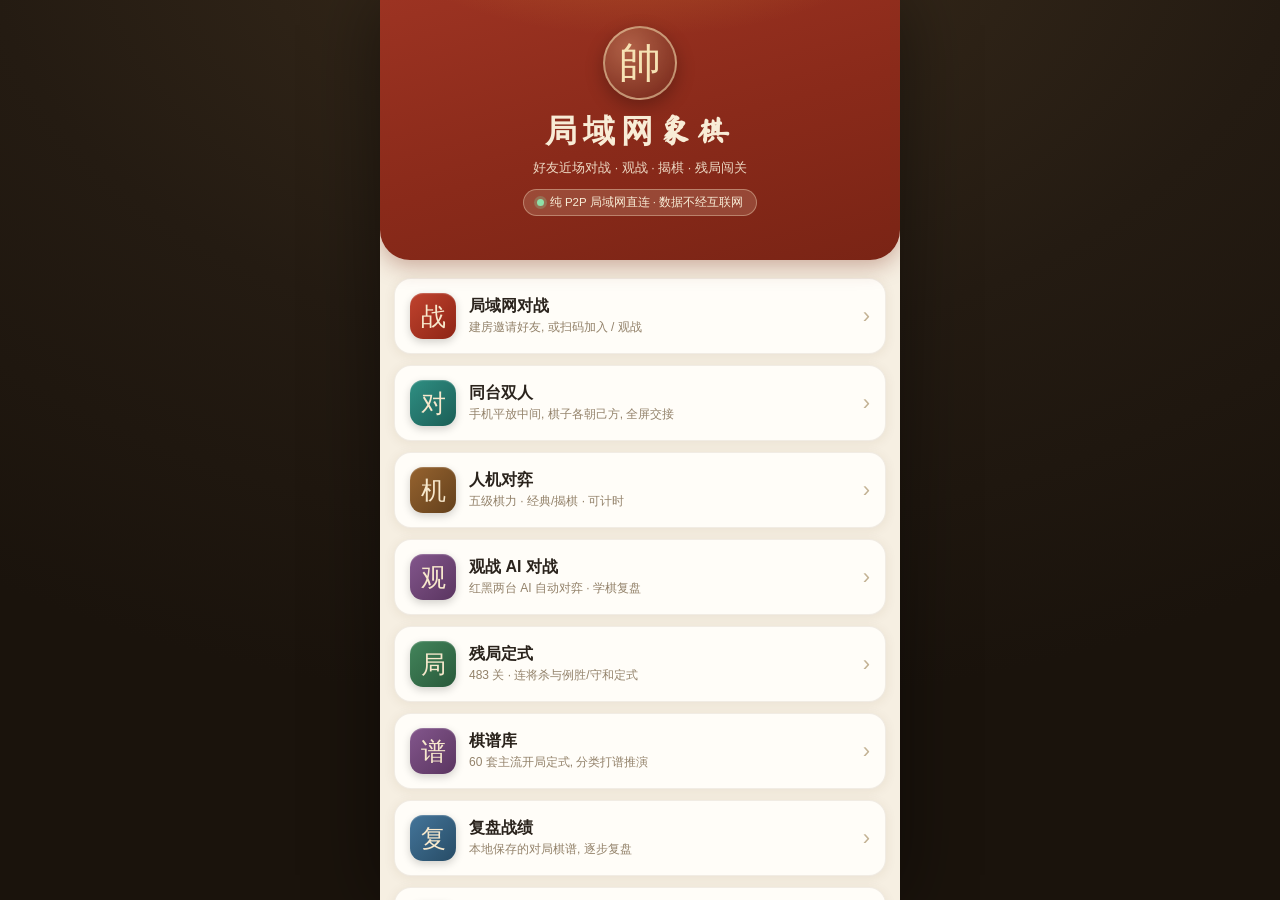
==== commit 577ece44: "窗3发布: 新增观战AI对战模式(ai-spectate+controller最小hook+设置面板+双主题三栏) + 五方向UI接线(动画音效/对局功能/联机状态/经典皮肤兜底) + 修复pair." ====
--- a/xiangqi-lan-standalone.html
+++ b/xiangqi-lan-standalone.html
@@ -981,6 +981,172 @@
   .fx-word, .fx-confetti { display: none; }
 }
 /* ================= [[FX-END]] ================= */
+
+/* ============================================================
+ * [[UI-VER-BEGIN]] 界面版本: 旧版经典皮肤
+ * 触发: <html data-theme="classic">(由 app.js applyUiTheme 设置, 持久化 xq_settings_v1.uiTheme)
+ * 与棋盘配色 body[data-theme=wood/jade/ink] 作用于不同元素, 互不干扰。
+ * 基底 = work-layout 旧简洁观感: 暖纸色、朴素扁平、关闭新增动效/礼花/震动。
+ * 仅表现层, 不改任何对局/联机/AI/残局结构。
+ * ============================================================ */
+/* —— 变量覆盖: 更平、更低饱和的纸面暖调 —— */
+:root[data-theme="classic"] {
+  --paper: #f4ecd9;
+  --paper2: #faf4e6;
+  --card: #fffdf6;
+  --line: rgba(120, 90, 50, .14);
+  --accent: #9a3a22;
+  --gold: #c99a3f;
+  --app-w: 520px;
+}
+
+/* —— 外壳: 桌面端去掉深色径向渐变光晕 —— */
+:root[data-theme="classic"] body {
+  background: var(--paper);
+}
+
+/* —— 大厅 hero: 实色暗红, 去掉金色径向光晕与大圆角阴影 —— */
+:root[data-theme="classic"] .home-hero {
+  background: #8f2c1c;
+  border-radius: 0 0 14px 14px;
+  box-shadow: none;
+}
+:root[data-theme="classic"] .home-hero::after { display: none; }
+:root[data-theme="classic"] .home-badge {
+  box-shadow: none;
+  border-color: rgba(246, 226, 180, .4);
+}
+
+/* —— 卡片/菜单: 扁平, 去投影与渐变图标底 —— */
+:root[data-theme="classic"] .menu-item,
+:root[data-theme="classic"] .card,
+:root[data-theme="classic"] .group,
+:root[data-theme="classic"] .puzzle-cell {
+  box-shadow: none;
+  border-radius: 10px;
+}
+:root[data-theme="classic"] .menu-item { transition: none; }
+:root[data-theme="classic"] .menu-item:active { transform: none; }
+:root[data-theme="classic"] .menu-item .mi-icon { box-shadow: none; }
+:root[data-theme="classic"] .mi-red, :root[data-theme="classic"] .mi-brown,
+:root[data-theme="classic"] .mi-green, :root[data-theme="classic"] .mi-blue,
+:root[data-theme="classic"] .mi-purple, :root[data-theme="classic"] .mi-gray,
+:root[data-theme="classic"] .mi-teal { background: #8a5a2b; }
+
+/* —— 按钮/分段控件: 扁平无投影 —— */
+:root[data-theme="classic"] .btn-primary,
+:root[data-theme="classic"] .btn-cta,
+:root[data-theme="classic"] .ctl-btn.ctl-play { box-shadow: none; }
+:root[data-theme="classic"] .btn { transition: none; }
+:root[data-theme="classic"] .btn:active { transform: none; }
+:root[data-theme="classic"] .seg { background: #e8ddc4; }
+:root[data-theme="classic"] .seg button { transition: none; }
+:root[data-theme="classic"] .seg button.on { box-shadow: none; }
+
+/* —— 走子/吃子/悔棋: 棋子即时归位, 不抬升/飞离/回弹 —— */
+:root[data-theme="classic"] .piece,
+:root[data-theme="classic"] .fx-inner {
+  transition: none !important;
+  animation: none !important;
+}
+:root[data-theme="classic"] .piece.fx-moving .fx-inner,
+:root[data-theme="classic"] .piece.fx-land .fx-inner,
+:root[data-theme="classic"] .piece.fx-captured .fx-inner,
+:root[data-theme="classic"] .piece.fx-ghost .fx-inner {
+  transform: none; opacity: 1;
+}
+:root[data-theme="classic"] .piece.fx-win { filter: none; }
+:root[data-theme="classic"] .piece.fx-lose { opacity: 1; filter: none; }
+
+/* —— 选中/将军圈: 静态高亮, 不脉动/不旋转 —— */
+:root[data-theme="classic"] .sel-ring { animation: none !important; stroke-width: 3.5; }
+:root[data-theme="classic"] .cap-ring { animation: none !important; }
+:root[data-theme="classic"] .check-ring { animation: none !important; }
+:root[data-theme="classic"] .board-root.fx-checkglow .check-ring { stroke-width: 4; filter: none; }
+
+/* —— 将军/绝杀/和棋特效层: 全部关闭(浮字/放射/礼花/闪光/震动) —— */
+:root[data-theme="classic"] .board-root.fx-shake { animation: none !important; }
+:root[data-theme="classic"] .fx-end,
+:root[data-theme="classic"] .fx-word,
+:root[data-theme="classic"] .fx-rays,
+:root[data-theme="classic"] .fx-rays i,
+:root[data-theme="classic"] .fx-confetti,
+:root[data-theme="classic"] .fx-confetti i,
+:root[data-theme="classic"] .fx-flash { display: none !important; animation: none !important; }
+
+/* —— 导航栈: 去掉滑屏, 直接切页(旧版朴素) —— */
+:root[data-theme="classic"] .screen.nav-fade,
+:root[data-theme="classic"] .screen.nav-enter-fwd,
+:root[data-theme="classic"] .screen.nav-enter-back,
+:root[data-theme="classic"] .screen.nav-leave-fwd,
+:root[data-theme="classic"] .screen.nav-leave-back { animation: none !important; }
+
+/* —— 弹窗/浮层: 去掉弹入/上滑, 直接出现 —— */
+:root[data-theme="classic"] .modal, :root[data-theme="classic"] .sheet,
+:root[data-theme="classic"] .mask, :root[data-theme="classic"] .toast { animation: none !important; }
+
+/* —— 交接遮罩: 去掉上下浮动脉冲, 保持静态 —— */
+:root[data-theme="classic"] .pass-card { animation: none !important; }
+:root[data-theme="classic"] .pass-card.pass-flip { animation: none !important; }
+
+/* —— 残局进度/分析条: 扁平渐变改实色 —— */
+:root[data-theme="classic"] .pz-summary { box-shadow: none; }
+:root[data-theme="classic"] .an-start { box-shadow: none; }
+
+/* —— 新元素兜底(方向4 xq-* 按钮/联机 net-* 状态): 旧版下统一朴素, 不裸露错位 —— */
+:root[data-theme="classic"] .xq-btn,
+:root[data-theme="classic"] .xq-offer-bar,
+:root[data-theme="classic"] .net-status {
+  border-radius: 10px;
+  box-shadow: none;
+  transition: none;
+}
+/* ================= [[UI-VER-END]] ================= */
+
+/* ================= [[W3-NEW-BEGIN]] 窗3: 新元素(导出/同设备发现/观战) 双主题适配 ================= */
+/* 棋谱导出条(结算 sheet 内): 两个复制/分享按钮横向排布 */
+.xq-export-bar {
+  display: flex; gap: 10px; justify-content: center;
+  padding: 10px 4px 2px; margin-top: 6px;
+}
+.xq-export-btn { flex: 1; max-width: 150px; }
+
+/* 同设备多标签房间列表: 包成卡片分组, list-row 子项已有行样式 */
+.net-samelist {
+  background: var(--card); border: 1px solid var(--line);
+  border-radius: 14px; overflow: hidden;
+  box-shadow: 0 2px 10px rgba(90, 60, 25, .06);
+}
+.net-samelist .field-label { margin: 10px 14px 4px; }
+.net-samelist .list-row { border-bottom: 1px solid #f1e8d6; }
+.net-samelist .list-row:last-child { border-bottom: none; }
+
+/* —— 观战 AI 对战 —— */
+.spec-stage { display: flex; flex-direction: column; min-height: 0; flex: 1; }
+.spec-ctlbar {
+  display: flex; align-items: center; justify-content: center; gap: 8px; flex-wrap: wrap;
+  padding: 6px 10px calc(8px + var(--safe-bottom)); margin: 6px 10px;
+  background: #fbf4e4; border: 1px solid var(--line); border-radius: 12px;
+}
+.spec-ctlbar button {
+  border: 1px solid #d8c6a0; background: var(--card); color: #6b563a;
+  border-radius: 10px; padding: 7px 13px; font-size: 13px;
+}
+.spec-ctlbar button:active { background: #f3e8d2; }
+.spec-ctlbar .spec-speed { display: inline-flex; gap: 4px; align-items: center; }
+.spec-ctlbar .spec-speed button.on { background: var(--accent); color: #fff; border-color: var(--accent); }
+.spec-tag {
+  font-size: 11px; padding: 2px 8px; border-radius: 10px;
+  background: #efe2c8; color: #7a5a30; margin-left: 6px;
+}
+
+/* classic 皮肤: 扁平去投影 */
+:root[data-theme="classic"] .xq-export-btn,
+:root[data-theme="classic"] .net-samelist,
+:root[data-theme="classic"] .spec-ctlbar { box-shadow: none; border-radius: 10px; }
+:root[data-theme="classic"] .net-samelist { box-shadow: none; }
+:root[data-theme="classic"] .spec-ctlbar button { transition: none; }
+/* ================= [[W3-NEW-END]] ================= */
 
 </style>
 <script>
@@ -13886,6 +14052,7 @@
 // ------------------------------------------------------------
 // 正式走子 (含揭棋翻开/终局判定/重复局面/记谱)
 // ------------------------------------------------------------
+// 导出供外部(悔棋往返自测/复盘)比对局面指纹; 不改变任何规则
 function positionKey(state) {
   let k = state.turn;
   for (let y = 0; y <= 9; y++) for (let x = 0; x <= 8; x++) {
@@ -15451,7 +15618,82 @@
   },
   {
     id: 458, name: '双炮和单车', chapter: 'endgame', type: 'draw', humanSide: 'b', drawMoves: 80, fen: '4k4/4c4/4c4/9/9/9/9/9/R8/5K3 r', hint: '你执黑（弱方）：摆成「炮跟将」（兔子打伞）——将居中，双炮在中路一前一后叠护，以将为屏障互为炮架。红车破不了这条炮链，将炮往复走闲，坚守40回合即和。'
-  }
+  },
+  {
+    id: 459, name: '车沉底线·一', chapter: 'mate1', mate: 1, fen: '4k4/9/4P4/9/4P4/9/9/9/R8/3K5 r', hint: '高兵遮将路，底车直沉下二路照将，将无路可走。', line: '车九进八 #'
+  },
+  {
+    id: 460, name: '车破中心士', chapter: 'mate1', mate: 1, fen: '3aka3/9/9/9/9/9/9/R8/4C4/4K4 r', hint: '中炮镇头，车硬吃心士直插九宫，将士俱被锁死。', line: '车九进六 #'
+  },
+  {
+    id: 461, name: '钓鱼马肋车', chapter: 'mate1', mate: 1, fen: '5a3/5k3/9/3N5/9/9/9/R8/9/3K5 r', hint: '钓鱼马控将门斜角，肋车直点成杀。', line: '车九平四 #'
+  },
+  {
+    id: 462, name: '卧槽马肋车', chapter: 'mate2', mate: 2, fen: '4k4/9/9/7N/9/9/9/9/R8/3K5 r', hint: '马跳卧槽逼将外出，车甩肋道照面成杀。', line: '马二进三 将5平6 车九平四 #'
+  },
+  {
+    id: 463, name: '高钓鱼车', chapter: 'mate2', mate: 2, fen: '5k3/9/9/3N5/9/9/9/R8/9/3K5 r', hint: '车沉底打将抬高黑将，再平车抽肋做成困杀。', line: '车九进七 将6进1 车九平八 #'
+  },
+  {
+    id: 464, name: '兵临城下', chapter: 'mate2', mate: 2, fen: '4k4/9/3P5/9/9/9/3N5/9/9/3K5 r', hint: '兵冲下二路逼将外出，再横兵贴脸锁死，马控将门。', line: '兵六进一 将5平6 兵六平五 #'
+  },
+  {
+    id: 465, name: '中炮横车·一', chapter: 'mate2', mate: 2, fen: '4a4/4k4/9/7N/9/9/9/R8/9/3K5 r', hint: '车占中路叫将迫将外出，沉车吃士贴脸成杀。', line: '车九平五 将5平6 车五进七 #'
+  },
+  {
+    id: 466, name: '挂角马肋车·一', chapter: 'mate3', mate: 3, fen: '5a3/4k4/3N5/9/9/9/9/R8/9/3K5 r', hint: '马挂角逼将后退，车沉底打将，再退马挂角成杀。', line: '马六进七 将5退1 车九进七 士6进5 马七退六 #'
+  },
+  {
+    id: 467, name: '挂角马肋车·二', chapter: 'mate3', mate: 3, fen: '3a5/4k4/5N3/9/9/9/9/8R/9/5K3 r', hint: '与左路对称：马挂角逼将，车沉底再退马成杀。', line: '马四进三 将5退1 车一进七 士4进5 马三退四 #'
+  },
+  {
+    id: 468, name: '卧槽马转肋', chapter: 'mate3', mate: 3, fen: '3a5/4k4/9/7N/9/9/9/R8/9/3K5 r', hint: '车占中迫将外出，再甩肋照将，马卧槽收杀。', line: '车九平五 将5平6 车五平四 将6平5 马二进三 #'
+  },
+  {
+    id: 469, name: '铁门栓·横车', chapter: 'mate4', mate: 4, fen: '4a4/4k4/9/9/4C4/9/9/9/R8/4K4 r', hint: '中炮栓将，车沉底打将后甩侧肋，借吃士顿挫做成铁门栓。', line: '车九进七 将5进1 车九平八 士5进6 车八平四 将5平4 车四平五 #'
+  },
+  {
+    id: 470, name: '大刀剜心', chapter: 'mate4', mate: 4, fen: '3aka3/9/9/9/9/9/9/R8/9/3K5 r', hint: '车硬剜心士，露帅助攻；迫将外出后甩肋叫杀，退车收束。', line: '车九平五 士6进5 帅六平五 将5平6 车五平四 将6平5 车四退一 #'
+  },
+  {
+    id: 471, name: '双车错·五', chapter: 'mate2', mate: 2, fen: '4a4/4k4/9/9/9/9/9/R8/1R6/3K5 r', hint: '前车占中叫将迫将外出，后车甩肋照面，双车错杀。', line: '车九平五 将5平6 车八平四 #'
+  },
+  {
+    id: 472, name: '马后炮·四', chapter: 'mate2', mate: 2, fen: '5k3/4N4/9/9/9/9/9/9/4C4/3K5 r', hint: '马退贴将控位，将被迫回中，炮跟马后成马后炮杀。', line: '马五退四 将6平5 炮五平四 #'
+  },
+  {
+    id: 473, name: '炮兵摧心', chapter: 'mate2', mate: 2, fen: '4k4/4a4/9/4P4/9/9/9/9/4C4/3K5 r', hint: '中炮镇头，兵冲心士逼将外出，再进一步贴脸成杀。', line: '兵五进一 将5平6 兵五进一 #'
+  },
+  {
+    id: 474, name: '勒马车·三', chapter: 'mate2', mate: 2, fen: '4k4/4a4/9/9/9/9/9/R8/9/3K5 r', hint: '车占中吃士叫将，迫将外出后沉车贴脸，勒马成杀。', line: '车九平五 将5平6 车五进六 #'
+  },
+  {
+    id: 475, name: '困毙·三', chapter: 'mate2', mate: 2, fen: '4k4/4a4/4a4/9/9/9/9/9/4R4/3K5 r', hint: '车沉底吃士打将迫将外出，再吃中心士，黑将士被锁无棋可走而成困毙。', line: '车五进六 将5平6 车五进一 #'
+  },
+  {
+    id: 476, name: '双车错·六', chapter: 'mate2', mate: 2, fen: '4k4/9/9/9/9/9/9/9/R8/1R1K5 r', hint: '前车占中路叫将，迫将外出后沉车下二路做成困杀。', line: '车九平五 将5平6 车五进七 #'
+  },
+  {
+    id: 477, name: '车破双士·二', chapter: 'mate4', mate: 4, fen: '3a1a3/4k4/9/9/9/9/9/R8/9/3K5 r', hint: '车点肋道叫将迫将外出，沉车吃士后退车顿走，再车占花心破双士成杀。', line: '车九平六 将5平6 车六进七 士6进5 车六退一 将6进1 车六平五 #'
+  },
+  {
+    id: 478, name: '车马炮联攻·四', chapter: 'mate3', mate: 3, fen: '3ak4/9/9/9/9/9/9/7N1/8R/3K5 r', hint: '车剜心士，马卧槽逼将外出，再沉车收杀，车马炮协同。', line: '车一平五 士4进5 马二进三 将5平6 车五进七 #'
+  },
+  {
+    id: 479, name: '单车胜单士象', chapter: 'endgame', type: 'win', fen: '2b2a3/4k4/9/9/9/9/9/R8/9/3K5 r', hint: '你执红（强方）：车借帅力先逐孤象、再破单士，士象分散无法联防，车各个击破即胜。'
+  },
+  {
+    id: 480, name: '双兵胜单象', chapter: 'endgame', type: 'win', fen: '4k4/9/4P4/9/4b4/9/4P4/9/9/3K5 r', hint: '你执红（强方）：双高兵一左一右向九宫靠拢，一兵换象后另一兵贴脸，孤将难防双兵。'
+  },
+  {
+    id: 481, name: '士象全和马低兵', chapter: 'endgame', type: 'draw', humanSide: 'b', drawMoves: 80, fen: '2bakab2/9/9/9/9/9/6P2/7N1/9/3K5 r', hint: '你执黑（弱方）：士象归正位、将居中路，象走将侧勿塞马脚；红马低兵无仕相为助，双象连环往来走闲，坚守40回合即和。'
+  },
+  {
+    id: 482, name: '送佛归殿·二', chapter: 'mate1', mate: 1, fen: '4k4/9/4P4/9/9/9/9/9/R8/3K5 r', hint: '高兵遮将脸，底车直沉下二路照将，将无路可走。', line: '车九进八 #'
+  },
+  {
+    id: 483, name: '炮辗丹沙·五', chapter: 'mate1', mate: 1, fen: '3aka3/9/9/9/9/9/9/9/4C4/R3K4 r', hint: '中炮镇头牵制，底车沉底吃心士直插九宫，将士皆被锁死。', line: '车九进八 #'
+  },
 ];
 
 /* ===== js/notation.js ===== */
@@ -15817,7 +16059,49 @@
     fen: '5k3/4a4/9/9/9/9/9/9/7R1/4K4 r',
     moves: ['车二平四', '士5进6', '车四平五', '士6退5'],
     result: '和棋'
-  }
+  },
+  {
+    id: 'op54', cat: 'ancient', family: '橘中秘', name: '顺炮横车破直车·黑补左士', book: false,
+    intro: '《橘中秘》得先顺炮横车破直车局变例。黑补左士（士6进5）巩固中路、左车缓出，红横车急点下二路压马，再起左横车过宫捉车兑车；红以车四进三巡河控盘，演横车夺势的纲领。',
+    moves: ["炮二平五","炮8平5","马二进三","马8进7","车一进一","车9平8","车一平六","士6进5","车六进七","马2进1","车九进一","车8进4","车九平四","车8平6","车四进三"],
+    result: '红优'
+  },
+  {
+    id: 'op55', cat: 'ancient', family: '梅花谱', name: '屏风马破当头炮·左炮封车', book: false,
+    intro: '清王再越《梅花谱》屏风马破当头炮局。红巡河车，黑平炮兑车后抬左横车，再伸右炮过河压红左马，演示后手屏风马"以柔克刚"封车反制的变例。',
+    moves: ["炮二平五","马8进7","马二进三","卒7进1","车一平二","车9平8","车二进四","马2进3","兵七进一","炮8平9","车二平六","车8进1","马八进七","车8平4"],
+    result: '黑优'
+  },
+  {
+    id: 'op56', cat: 'ancient', family: '自出洞来无敌手', name: '自字信手炮·第四局', book: false,
+    intro: '《自出洞来无敌手》自字信手炮第四局。红左炮横车过宫，弃马抢攻，中炮镇头后右车亮出邀兑，演车炮联攻、中路夺势的短局。',
+    moves: ["炮八平五","炮2平5","马八进七","马2进3","车九进一","车1平2","车九平四","士6进5","车四进七","马8进9","兵三进一","车2进6","马二进三","车2平3","炮五进四","车3进1","车一平二","车9平8"],
+    result: '红优'
+  },
+  {
+    id: 'op57', cat: 'ancient', family: '橘中秘', name: '大列手炮·对攻夺势', book: false,
+    intro: '《橘中秘》列手炮（逆手炮）局。双方对摆中炮各出直车，红左马屯边、右车过河压卒，黑跃马盘河反击，演列炮对攻中抢先夺势的纲领。',
+    moves: ["炮二平五","炮2平5","马二进三","马8进7","车一平二","车9平8","马八进九","马2进3","车九平八","车1平2","车二进六","卒3进1","车二平三","马3进4","兵三进一","车2进6"],
+    result: '红先'
+  },
+  {
+    id: 'op58', cat: 'ancient', family: '梅花谱', name: '屏风马退炮打马·窝心车', book: false,
+    intro: '《梅花谱》屏风马破当头炮名变。红过河车压马，黑退炮打车、再平炮逐车，红车三平二避兑后黑马3退5窝心打车，演示后手屏风马"先退后进、窝马反击"的经典陷阱。',
+    moves: ["炮二平五","马8进7","马二进三","卒7进1","车一平二","车9平8","车二进六","马2进3","车二平三","炮8退1","车三平二","炮8平7","车二平三","马3退5"],
+    result: '黑先弃后取'
+  },
+  {
+    id: 'op59', cat: 'ancient', family: '梅花谱', name: '顺炮横车破直车·弃马沉炮', book: false,
+    intro: '《梅花谱》顺炮横车破直车局。红横车压马、捉马抢先，黑左车过河压马后伸右炮沉底打马对攻，演顺炮局中"横车弃马、对攻抢先"的变例。',
+    moves: ["炮二平五","炮8平5","马二进三","马8进7","车一进一","车9平8","车一平六","车8进6","车六进七","车8平7","车六平七","马2进1","车七进一","炮2进7","兵九进一","车7进1"],
+    result: '对攻'
+  },
+  {
+    id: 'op60', cat: 'ancient', family: '橘中秘', name: '屏风马对左炮封车·互进七兵', book: false,
+    intro: '《橘中秘》顺手炮演变之屏风马对抗。黑左炮封车、还架中炮，红双马正起、互挺七兵，黑抬车巡河、红平边炮亮车，演柔性对抗的纲领。',
+    moves: ["炮二平五","马8进7","马二进三","车9平8","车一平二","炮8进4","兵三进一","炮2平5","马八进七","马2进3","兵七进一","车1平2","车九平八","车2进4","炮八平九","车2平6"],
+    result: '红先'
+  },
 ];
 
 // ---------- 局面索引(FEN -> 库内下一着), 供 AI 走定式 ----------
@@ -15898,7 +16182,9 @@
     this._build();
   }
   _reduced() {
-    return typeof matchMedia !== 'undefined' && matchMedia('(prefers-reduced-motion: reduce)').matches;
+    if (typeof matchMedia !== 'undefined' && matchMedia('(prefers-reduced-motion: reduce)').matches) return true;
+    // 旧版经典皮肤: 关闭走子/将军/绝杀动效, 棋子即时归位、终局直接弹窗(朴素反馈)
+    try { return document.documentElement.dataset.theme === 'classic'; } catch (e) { return false; }
   }
   el(tag, attrs = {}, parent) {
     const e = document.createElementNS(SVGNS, tag);
@@ -16425,6 +16711,17 @@
     this._endTimer = setTimeout(() => { ov.remove(); this._clearEndPieceFx(); }, dur + 400);
     return dur;
   }
+
+  // ============================================================
+  // 对外动画 API(供 controller 在将军/终局处一行调用; classic 主题自动静默为朴素反馈)
+  // ============================================================
+  // 走子/悔棋过渡: 棋子滑动与起落由 render() 自动驱动, 这里仅作显式钩子(可空播/补 lift)。
+  // 返回建议等待 ms, 0 表示无需等待。
+  playMoveAnim(/* from, to */) { return this._reduced() ? 0 : 320; }
+  // 将军动画: 棋盘轻震 + 「将军」浮字 + 帅位红圈增强(边沿一次)
+  playCheckAnim(side) { if (this._reduced()) return 0; this.setCheck(side); return 1100; }
+  // 绝杀/和棋/困毙终局动画: 放射爆发+浮字+礼花(胜)/中性脉冲; 返回建议弹窗延迟 ms
+  playMateAnim(grade = 'mate') { return this.playEnd(grade); }
 }
 
 /* ===== js/audio.js ===== */
@@ -16466,6 +16763,7 @@
 }
 const sfx = {
   tap() { tone({ freq: 320, dur: 0.03, type: 'triangle', gain: 0.08 }); },
+  button() { tone({ freq: 340, dur: 0.035, type: 'triangle', gain: 0.07 }); },
   move() { noise({ dur: 0.05, gain: 0.15, freq: 900 }); tone({ freq: 180, dur: 0.07, type: 'sine', gain: 0.12, slideTo: 120 }); },
   capture() { noise({ dur: 0.09, gain: 0.2, freq: 500 }); tone({ freq: 140, dur: 0.12, type: 'sine', gain: 0.18, slideTo: 80 }); },
   flip() { noise({ dur: 0.12, gain: 0.1, freq: 2400 }); },
@@ -16602,7 +16900,8 @@
   },
 
   // 设置
-  settings: () => safeGet(K_SET, { sound: true, theme: 'wood', name: '棋友', aiLevel: 3, aiStyle: 'balance', aiEngine: 'classic' }),
+  // uiTheme: 界面版本 'new'(现代,默认) | 'classic'(旧版朴素皮肤); 仅表现层, 不影响对局/AI/残局
+  settings: () => safeGet(K_SET, { sound: true, theme: 'wood', name: '棋友', aiLevel: 3, aiStyle: 'balance', aiEngine: 'classic', uiTheme: 'new' }),
   saveSettings(patch) { safeSet(K_SET, { ...safeGet(K_SET, {}), ...patch }); },
 
   // AI 复盘分析缓存 { [recordId]: report }
@@ -16681,14 +16980,19 @@
     this.drawPending = false;
     this.offlineMs = 90000;
     this._idc = 0;
+    this._tokenSeq = 0;
     this.dead = false;
   }
   onEvent(cb) { this.evt.push(cb); }
   emit(type, data = {}) { if (this.dead) return; for (const cb of this.evt) cb({ type, ...data }); }
   nextId() { return 'p' + (++this._idc); }
-  // 房主主动离开/会话销毁: 摘除所有 peer 传输回调与监听, 此后 close/消息不再驱动对局
+  // 重连确定性令牌: 与具体 WebRTC 连接解耦, 由 guest 持久缓存, 断线重扫后凭它找回原席位
+  _issueToken() { return 'tok' + (++this._tokenSeq) + '_' + Math.random().toString(36).slice(2, 8); }
+  // 房主主动离开/会话销毁: 先通知所有 peer "我是主动离开"(供其区分 离开/掉线),
+  // 再摘除所有 peer 传输回调与监听, 此后 close/消息不再驱动对局
   destroy() {
     this.dead = true;
+    this.broadcast({ type: 'bye', reason: 'host-left' });
     for (const p of this.peers.values()) {
       try { if (p.transport) { p.transport.onMessage = null; p.transport.onClose = null; } } catch (e) { }
     }
@@ -16699,8 +17003,9 @@
     const id = transport.id || (transport.id = this.nextId());
     transport.onMessage = (msg) => this.handle(id, msg);
     transport.onClose = () => this.onPeerClose(id);
-    this.peers.set(id, { transport, name: transport.name || '棋友', role: null, online: true, deadline: 0, want: 'play' });
-    transport.send({ type: 'helloAck', id, hostName: this.hostName, room: { rules: this.rules, started: this.started } });
+    const token = this._issueToken();
+    this.peers.set(id, { transport, name: transport.name || '棋友', role: null, online: true, deadline: 0, want: 'play', token });
+    transport.send({ type: 'helloAck', id, hostName: this.hostName, peerToken: token, room: { rules: this.rules, started: this.started } });
     this.emitPeers();
     return id;
   }
@@ -16715,7 +17020,9 @@
     switch (msg.type) {
       case 'hello': {
         if (msg.reconnect) {
-          const entry = [...this.peers.entries()].find(([, p]) => p.name === msg.name && !p.online && (p.role === 'r' || p.role === 'b'));
+          // 优先按持久令牌精确找回原 peer(同席位), 回退到 名字+对局角色 兼容旧客户端
+          let entry = msg.token ? [...this.peers.entries()].find(([, p]) => p.token === msg.token && !p.online) : null;
+          if (!entry) entry = [...this.peers.entries()].find(([, p]) => p.name === msg.name && !p.online && (p.role === 'r' || p.role === 'b'));
           if (entry) { this.reconnect(entry[0], id, peer); return; }
         }
         peer.name = msg.name || peer.name;
@@ -16723,6 +17030,15 @@
         this.emitPeers();
         if (this.started) this.acceptJoin(id, 'spec');
         else this.emit('challenge', { peerId: id, name: peer.name, want: peer.want });
+        break;
+      }
+      case 'bye': {
+        // 对端主动离开(有别于网络中断): 若离开的是对局对手, 立即按"对方离开"结算, 不再等 90s 掉线判负
+        const role = peer.role;
+        peer.online = false; peer.deadline = 0;
+        this.emit('peerLeft', { name: peer.name, role });
+        if (role === 'b' && !this.over) { this.endGame('redwin', 'left'); }
+        this.emitPeers();
         break;
       }
       case 'jieqiReady':
@@ -17025,10 +17341,17 @@
 // GuestRoom (加入者=黑方或观战者)
 // ============================================================
 class GuestRoom {
-  constructor(transport, { name = '棋友', want = 'play' } = {}) {
+  /**
+   * @param {object} [opts]
+   * @param {boolean} [opts.reconnect=false]  是否断线重连(携带持久令牌, 请求房主按原席位恢复)
+   * @param {string}  [opts.peerToken=null]  上一局从 helloAck 拿到的重连令牌
+   */
+  constructor(transport, { name = '棋友', want = 'play', reconnect = false, peerToken = null } = {}) {
     this.transport = transport;
     this.name = name;
     this.want = want;
+    this.reconnect = !!reconnect;
+    this.peerToken = peerToken;
     this.state = null;
     this.seat = null;
     this.rules = null;
@@ -17041,9 +17364,9 @@
     this.evt = [];
     this.dead = false;
     transport.onMessage = (m) => { if (!this.dead) this.handle(m).catch(e => this.emit('error', { message: String(e) })); };
-    // 本端主动 destroy 后, 底层 pc 异步转为 closed 不再对外发"房间已解散"(那是对端掉线才应提示)
-    transport.onClose = () => { if (!this.dead) this.emit('closed', {}); };
-    transport.send({ type: 'hello', name, want });
+    // 突兀关闭(未收到 bye) => 视为网络中断, 交重连状态机处理; 而非"房主已解散"
+    transport.onClose = () => { if (!this.dead) this.emit('peerDropped', {}); };
+    transport.send({ type: 'hello', name, want, reconnect: !!reconnect, token: peerToken });
   }
   onEvent(cb) { this.evt.push(cb); }
   emit(type, data = {}) { if (this.dead) return; for (const cb of this.evt) cb({ type, ...data }); }
@@ -17059,7 +17382,12 @@
     switch (m.type) {
       case 'helloAck':
         this.hostName = m.hostName; this.rules = m.room.rules;
+        if (m.peerToken) this.peerToken = m.peerToken;  // 缓存令牌, 供下次断线重连凭它找回原席位
         this.emit('helloAck', m);
+        break;
+      case 'bye':
+        // 房主/对手主动离开: 干净收尾, 不进入重连流程
+        this.emit('peerLeft', { reason: m.reason || 'host-left' });
         break;
       case 'joined':
         this.seat = m.role; this.mySide = m.role;
@@ -17144,6 +17472,11 @@
     }
   }
 
+  // 主动离开: 先告知房主"我是主动离开"(区别于网络中断), 再销毁
+  leave() {
+    try { this.send({ type: 'bye' }); } catch (e) { }
+    this.destroy();
+  }
   localMove(from, to) {
     if (!this.state || this.state.status !== 'playing' || this.seat !== 'b') return { ok: false };
     if (this.state.turn !== 'b') return { ok: false };
@@ -17172,6 +17505,555 @@
   return [a, b];
 }
 
+/* ===== js/xq-clock.js ===== */
+// ============================================================
+// XQClock: 对局时钟(纯逻辑, 可在 node 自测)
+// 规则模型与 room.js TIME_RULES 对齐: { base, inc, byo } (单位: 秒)
+//   base>0   : 双方初始包干秒数
+//   inc>0    : 每走一手给刚走完方加 inc 秒(加秒制)
+//   byo>0    : 主时间耗尽后进入读秒, 每手 byo 秒, 读秒耗尽判负
+// 双方独立钟, 仅"行棋方"扣时; 落子由 settle() 结算刚走完方。
+// 时间源可注入 opts.now() -> ms 时间戳, 便于 node 假时钟测试。
+// ESM, 无 DOM 依赖; 浏览器侧由 game-controller 驱动 setInterval。
+// ============================================================
+
+// rule: TIME_RULES 的值 {label?, base, inc, byo}(秒); opts.now 时间源
+function XQMakeClock(rule, opts = {}) {
+  const now = (typeof opts.now === 'function') ? opts.now : () => Date.now();
+  const baseMs = Math.round((rule && rule.base || 0) * 1000);
+  const incMs = Math.round((rule && rule.inc || 0) * 1000);
+  const byoMs = Math.round((rule && rule.byo || 0) * 1000);
+  // 无主时间 = 不计时
+  if (!baseMs) return XQNullClock();
+
+  const mk = () => ({ remain: baseMs, phase: 'base' });
+  const st = { r: mk(), b: mk() };
+  let lastTs = now();
+
+  const self = {
+    running: true,
+    rule,
+    // 视图: { r:{remain,phase}, b:{remain,phase}, rule } —— 与原 this._clk 形状一致
+    view() { return { r: st.r, b: st.b, rule }; },
+    // 刚走完的一方结算: 扣掉本次思考耗时, 加每手加秒; 主时耗尽则进入读秒
+    settle(moverSide) {
+      const c = st[moverSide]; if (!c) return;
+      const t = now();
+      const elapsed = t - lastTs; lastTs = t;
+      if (c.phase === 'byo') { c.remain = byoMs; return; } // 读秒手: 重置读秒
+      c.remain -= elapsed;
+      if (incMs) c.remain += incMs;
+      if (c.remain <= 0 && byoMs) { c.phase = 'byo'; c.remain = byoMs; }
+    },
+    // 推进行棋方时钟; 返回超时判负方('r'/'b')或 null(继续)
+    tick(turnSide) {
+      const c = st[turnSide]; if (!c) return null;
+      const t = now();
+      const left = c.remain - (t - lastTs);
+      lastTs = t;
+      if (c.phase === 'byo') {
+        if (left <= 0) return turnSide; // 读秒耗尽
+        c.remain = left; return null;
+      }
+      c.remain = left;
+      if (left <= 0) {
+        if (byoMs) { c.phase = 'byo'; c.remain = byoMs; }
+        else return turnSide; // 包干耗尽判负
+      }
+      return null;
+    },
+    // 悔棋/回退时把钟恢复到某快照(避免悔棋后时间错乱)
+    snapshot() { return { r: { ...st.r }, b: { ...st.b }, lastTs }; },
+    restore(s) {
+      if (!s) return;
+      st.r = { ...s.r }; st.b = { ...s.b }; lastTs = s.lastTs;
+    }
+  };
+  return self;
+}
+
+// 不计时时钟: 所有调用空转, 永不超时
+function XQNullClock() {
+  return {
+    running: false,
+    rule: null,
+    view() { return null; },
+    settle() { },
+    tick() { return null; },
+    snapshot() { return null; },
+    restore() { }
+  };
+}
+
+// 毫秒 -> "mm:ss" 文本(供 UI/导出); byo 前缀由调用方决定
+function XQFmtClock(ms) {
+  if (ms == null || ms < 0) return '--:--';
+  const s = Math.floor(ms / 1000);
+  const m = Math.floor(s / 60), ss = s % 60;
+  return String(m).padStart(2, '0') + ':' + String(ss).padStart(2, '0');
+}
+
+/* ===== js/xq-game-actions.js ===== */
+// ============================================================
+// XQGameActions: 悔棋 / 求和 / 认输 的纯决策策略(无 DOM, 可 node 测)
+// 与 game-controller 的各模式状态机对应:
+//   ai    人机        local 同台双人    puzzle 残局    free 自由练习    lan 联机
+// 联机(lan)的悔棋/求和走 room.js 既有"请求-同意"协议, 本模块不碰 net 文件,
+//   controller 侧仅在收到房间事件后把 this.state=this.room.state 做本地回退。
+// ============================================================
+
+// 悔棋应撤回的半回合数(plies)。
+// { mode, state, mySide } -> { n, pair:bool }
+//   pair=true 表示撤回的是"玩家+AI"成对两着(人机/残局撤完轮到玩家)。
+function XQUndoPlan({ mode, state, mySide } = {}) {
+  const total = (state && state.moves) ? state.moves.length : 0;
+  if (!total) return { n: 0, pair: false };
+  // 同台双人 / 自由练习: 撤回上一步(一着)
+  if (mode === 'local' || mode === 'free') return { n: Math.min(1, total), pair: false };
+  // 人机 / 残局: 轮到我方(刚由 AI/对手走完) -> 撤一对(玩家+AI), 撤完仍由我方行棋;
+  //              我方刚走完、对方在思考 -> 只撤我方这一手, 回到我方行棋。
+  if (mode === 'ai' || mode === 'puzzle') {
+    const toUs = state.turn === mySide;
+    const n = toUs ? Math.min(2, total) : Math.min(1, total);
+    return { n, pair: toUs && n === 2 };
+  }
+  // 联机由房间协议决定撤回数(通常 n=2 双方各一手); controller 不调用本函数
+  return { n: 0, pair: false };
+}
+
+// 求和流程:
+//   direct  人机/自由练习: 玩家提议即判和(双方协商和棋 agreement)
+//   confirm 同台双人: 任一方点和 -> 弹"双方同意和棋"确认 -> 作和
+//   request 联机: 发和棋请求, 对方同意才作和(room 协议)
+//   none    残局: 不提供和棋
+function XQDrawFlow(mode) {
+  if (mode === 'ai' || mode === 'free') return 'direct';
+  if (mode === 'local') return 'confirm';
+  if (mode === 'lan') return 'request';
+  return 'none';
+}
+
+// 认输结果。非同台: 认输方即 mySide, 对方胜。
+// 返回 { status, reason } 或 'pick-side'(同台需先选红/黑哪方认输)
+function XQResignResult({ mode, mySide } = {}) {
+  if (mode === 'local') return 'pick-side';
+  const loser = mySide || 'r';
+  return { status: loser === 'r' ? 'blackwin' : 'redwin', reason: 'resign' };
+}
+
+// 终局是否应入库战绩(与原规则一致: 未走任何棋不入库; 观战/自由练习不入库)
+function XQShouldRecord({ mode, mySide, plies } = {}) {
+  if (mode === 'free') return false;          // 自由练习不记
+  if (mySide === 'spec') return false;        // 观战不记
+  if (!(plies > 0)) return false;             // 没走子不记
+  if (mode === 'puzzle') return false;        // 残局走进度, 不走对局战绩
+  return true;
+}
+
+// 终局原因中文短名(导出/记录用)
+const XQReasonText = {
+  checkmate: '将死', stalemate: '困毙', perpetual: '长将判负',
+  repetition: '三次重复和棋', nocapture: '连续40回合无吃子和棋',
+  timeout: '超时判负', resign: '认输', offline: '断线超时判负', agreement: '双方协商和棋'
+};
+
+/* ===== js/xq-records.js ===== */
+// ============================================================
+// XQRecords: 对局战绩组装 + 本地持久化桥接(仅本机 localStorage)
+// 存储键沿用 storage.js 的 xq_records_v1(战绩/棋谱), 与 screen-records 展示、
+//   analyzeRecord 复盘分析共用同一份数据; 本模块只负责"组装一条完整战绩"与薄封装。
+// 记录字段: 模式/先后手/引擎类型/等级/胜负和原因/用时/手数/着法/日期/初始局面。
+// ============================================================
+
+
+// 把引擎着法裁剪为可回放的精简形式(复盘/导出/分析共用)
+function XQTrimMoves(moves = []) {
+  return moves.map(m => ({
+    from: m.from, to: m.to, notation: m.notation,
+    reveal: m.reveal ? { pos: m.reveal.pos, t: m.reveal.t } : null
+  }));
+}
+
+// 组装一条战绩。
+// ctx: { mode(中文名), result, reason, state, cfg, mySide, durationMs, at }
+function XQBuildRecord(ctx = {}) {
+  const { state, cfg = {} } = ctx;
+  const moves = XQTrimMoves(state.moves || []);
+  return {
+    mode: ctx.mode || '',
+    side: ctx.mySide || null,                 // 先后手 'r'|'b' (同台/联机双方均有)
+    result: ctx.result || '',                 // 胜/负/和棋/红胜/黑胜
+    reason: ctx.reason || '',                 // 引擎/终局原因 key
+    jieqi: !!cfg.jieqi,
+    time: cfg.time || 'none',                 // 计时规则 id
+    aiLevel: cfg.aiLevel ?? null,            // 人机等级 1..5
+    aiEngine: cfg.aiEngine || null,          // classic | pro
+    plies: moves.length,                      // 总手数
+    durationMs: Math.max(0, Math.round(ctx.durationMs || 0)), // 对局用时
+    moves,                                    // 精简着法(可回放/可导出)
+    fen: state.initialFen || null,           // 初始 FEN(残局/排局)
+    seed: state.seed,                        // 揭棋随机种子
+    at: ctx.at || Date.now()
+  };
+}
+
+// 保存一条战绩(store 自动补 id/at, 仅留最近 100 条)
+function XQSaveRecord(rec) { return store.saveRecord(rec); }
+
+// 战绩列表(新->旧排序由调用方决定; 此处返回 store 原始顺序: 新在前)
+function XQListRecords() { return store.records(); }
+
+function XQRemoveRecord(id) { return store.removeRecord(id); }
+function XQClearRecords() { return store.clearRecords(); }
+
+// 序列化往返自检(纯数据, 不碰 localStorage): 构造 -> 经 JSON 往返 -> 字段齐全
+function XQRoundTrip(rec) {
+  const s = JSON.parse(JSON.stringify(rec));
+  const need = ['mode', 'result', 'reason', 'plies', 'moves', 'fen', 'seed', 'at'];
+  return need.every(k => k in s) && Array.isArray(s.moves) && s.moves.length === rec.plies;
+}
+
+/* ===== js/xq-exporter.js ===== */
+// ============================================================
+// XQExporter: 整局中文标准棋谱导出(纯文本, 离线, 无外链)
+//   - 由引擎着法(notation) 生成标准中文记谱棋谱, 含开局名/结果/手数
+//   - 开局识别: 与 OPENINGS 库按前缀(经 canon 归一)匹配最具体者
+//   - 复制到剪贴板 / 可选 navigator.share 分享纯文本
+//   - 回放校验: 导出的着法文本可被 notation.js 互逆还原并由引擎重放
+// 纯逻辑函数(DetectOpening/ExportText/ReplayCheck)无 DOM, 可 node 测;
+//   CopyText/ShareText 仅浏览器调用(延迟引用 navigator/document)。
+// ============================================================
+
+
+
+
+// 终局原因短名(与 controller REASON_TEXT / records 一致)
+const REASON = {
+  checkmate: '将死', stalemate: '困毙', perpetual: '长将判负',
+  repetition: '三次重复和棋', nocapture: '连续40回合无吃子和棋',
+  timeout: '超时判负', resign: '认输', offline: '断线超时判负', agreement: '双方协商和棋'
+};
+
+// 识别开局: 着法 notation 序列与 OPENINGS 前缀最长匹配。
+// 至少匹配 4 手(2 回合)才认定, 避免把"炮二平五"这类单步误报。
+// jieqi/自定义 FEN(残局/排局) 不识别开局。
+function XQDetectOpening(moves = [], { jieqi = false, fen = null } = {}) {
+  if (jieqi || fen || !moves.length) return '';
+  const got = moves.map(m => canon(m.notation || ''));
+  let best = '', bestLen = 0;
+  for (const op of OPENINGS) {
+    if (op.fen) continue; // 排局/古谱从 FEN 摆起, 不匹配常规开局
+    const want = op.moves.map(canon);
+    let l = 0;
+    while (l < want.length && l < got.length && want[l] === got[l]) l++;
+    if (l > bestLen) { bestLen = l; best = op.name; }
+  }
+  return bestLen >= 4 ? best : '';
+}
+
+// 生成整局标准中文棋谱纯文本。
+// opt: { moves, result, reason, mode, jieqi, fen, seed, time, at, opening }
+function XQExportText(opt = {}) {
+  const moves = opt.moves || [];
+  const d = new Date(opt.at || Date.now());
+  const p2 = n => String(n).padStart(2, '0');
+  const opening = opt.opening || XQDetectOpening(moves, { jieqi: opt.jieqi, fen: opt.fen });
+  const reasonTxt = REASON[opt.reason] || opt.reason || '';
+  const head = [
+    '【中国象棋对局棋谱】',
+    '时间: ' + `${d.getFullYear()}-${p2(d.getMonth() + 1)}-${p2(d.getDate())} ${p2(d.getHours())}:${p2(d.getMinutes())}`,
+    opt.mode ? '对局: ' + opt.mode : '',
+    '玩法: ' + (opt.jieqi ? '揭棋' : '经典'),
+    opening ? '开局: ' + opening : '',
+    '结果: ' + (opt.result || '未终局') + (reasonTxt ? '(' + reasonTxt + ')' : ''),
+    '手数: ' + moves.length + ' 手 / ' + Math.ceil(moves.length / 2) + ' 回合',
+    ''
+  ].filter(Boolean);
+
+  const rows = [];
+  for (let i = 0; i < moves.length; i += 2) {
+    const no = String(i / 2 + 1).padStart(2, ' ');
+    const r = (moves[i] && moves[i].notation) || '';
+    const b = (moves[i + 1] && moves[i + 1].notation) || '';
+    rows.push(no + '. ' + r.padEnd(7, '　') + b);
+  }
+  return head.join('\n') + '\n' + rows.join('\n');
+}
+
+// 回放校验: 用导出的 notation 逐条经 notation.parseMove 还原并 applyMove,
+// 断言每手 from/to 与原始着法一致。经典满盘开局之外局面也能自洽。
+function XQReplayCheck(moves = [], { jieqi = false, fen = null, seed = 0 } = {}) {
+  const s = createState({ jieqi, fen, seed });
+  for (const m of moves) {
+    const p = parseMove(s, m.notation);
+    if (!p || p.from[0] !== m.from[0] || p.from[1] !== m.from[1]
+      || p.to[0] !== m.to[0] || p.to[1] !== m.to[1]) return false;
+    applyMove(s, p.from, p.to, { revealT: m.reveal ? m.reveal.t : null });
+  }
+  return true;
+}
+
+// ---- 以下为浏览器侧副作用 API(node 不调用) ----
+// 复制到剪贴板(含 execCommand 兜底); 成功返回 true
+async function XQCopyText(text) {
+  try {
+    if (navigator.clipboard && navigator.clipboard.writeText) {
+      await navigator.clipboard.writeText(text); return true;
+    }
+    throw new Error('no clipboard api');
+  } catch (e) {
+    try {
+      const ta = document.createElement('textarea');
+      ta.value = text;
+      ta.style.cssText = 'position:fixed;top:0;left:0;opacity:0;';
+      document.body.appendChild(ta); ta.focus(); ta.select();
+      const ok = document.execCommand('copy');
+      ta.remove(); return ok;
+    } catch (e2) { return false; }
+  }
+}
+
+// 调用系统分享纯文本(不支持则返回 false, 由调用方回退复制)
+async function XQShareText(text) {
+  try {
+    if (navigator.share) { await navigator.share({ text }); return true; }
+  } catch (e) { /* 用户取消/不支持 */ }
+  return false;
+}
+
+/* ===== js/ai-spectate.js ===== */
+// ============================================================
+// 观战 AI 对战: 纯逻辑状态机(无 DOM/无 worker)
+//   - 持红/黑两方各自配置 {engine, level}, 按当前回合方轮流驱动 AI;
+//   - play/pause/step(暂停态单步一手)/speed(每手间隔)/restart/换配置;
+//   - 终局/着法/循环判和一律由注入的 applyFn(复用 engine)判定, 本模块不另写规则;
+//   - 健壮性: aiCall 超时兜底已在注入层; 本模块再设最大手数保护, 某方回 null 用
+//     fallbackFn 兜底, 绝不死循环卡死。
+// 顶层符号统一 XQSpec* 前缀, 避开 build checkDup。
+// ============================================================
+
+// 播放速度 -> 每手间隔 ms(慢/中/快)
+const SPEC_SPEEDS = { slow: 900, mid: 420, fast: 160 };
+// 最大手数保护: 防双方无限拉锯(无吃子和棋应更早触发, 这里再兜一层)
+const SPEC_MAX_MOVES = 260;
+
+class XQSpectate {
+  // opts:
+  //   red, black : {engine:'classic'|'pro', level:1-5}
+  //   aiCallFn(side, engine, level) -> Promise<mv|null>   (注入, 内部已含超时兜底)
+  //   fallbackFn(side) -> mv|null                          (某方回 null 时取一个合法着)
+  //   applyFn(mv, side) -> {over, status, reason, nextSide} (注入: 落子+记谱+判终局)
+  //   onEnd({status, reason})                              (终局回调)
+  //   speed: 'slow'|'mid'|'fast'
+  constructor(opts = {}) {
+    this.cfg = {
+      red: { engine: opts.red?.engine === 'pro' ? 'pro' : 'classic', level: this._lvl(opts.red?.level) },
+      black: { engine: opts.black?.engine === 'pro' ? 'pro' : 'classic', level: this._lvl(opts.black?.level) }
+    };
+    this.aiCallFn = opts.aiCallFn || (async () => null);
+    this.fallbackFn = opts.fallbackFn || (() => null);
+    this.applyFn = opts.applyFn || (() => ({ over: true, status: 'draw', reason: 'spec-nofn', nextSide: 'r' }));
+    this.onEnd = opts.onEnd || (() => {});
+    this.setSpeed(opts.speed);
+    this.paused = false;
+    this.moveCount = 0;
+    this.running = false;
+    this.side = 'r';          // 当前轮到的 AI
+    this._timer = null;
+    this._busy = false;
+  }
+  _lvl(v) { v = +v; return v >= 1 && v <= 5 ? v : 3; }
+  cfgFor(side) { return this.cfg[side === 'b' ? 'black' : 'red']; }
+  setSpeed(s) { if (SPEC_SPEEDS[s]) this.speed = s; else this.speed = 'mid'; }
+  waitMs() { return SPEC_SPEEDS[this.speed]; }
+  get over() { return !this.running; }
+
+  start() {
+    if (this.running) return;
+    this.running = true;
+    this._kick();
+  }
+  stop() {
+    this.running = false;
+    if (this._timer) { clearTimeout(this._timer); this._timer = null; }
+  }
+  setPaused(p) {
+    this.paused = !!p;
+    if (!this.paused) this._kick();
+  }
+  // 换配置并重置到开局(由外层重建 state 后调用)
+  reset(red, black, speed) {
+    this.stop();
+    if (red) this.cfg.red = { engine: red.engine === 'pro' ? 'pro' : 'classic', level: this._lvl(red.level) };
+    if (black) this.cfg.black = { engine: black.engine === 'pro' ? 'pro' : 'classic', level: this._lvl(black.level) };
+    if (speed) this.setSpeed(speed);
+    this.paused = false; this.moveCount = 0; this.side = 'r'; this._busy = false;
+  }
+  _kick() {
+    if (!this.running || this.paused || this._busy || this._timer != null) return;
+    this._timer = setTimeout(() => { this._timer = null; this._tick(); }, this.waitMs());
+  }
+  async _tick() {
+    if (!this.running || this._busy) return;
+    this._busy = true;
+    const side = this.side;
+    const ai = this.cfgFor(side);
+    let mv = null;
+    try { mv = await this.aiCallFn(side, ai.engine, ai.level); } catch (e) { mv = null; }
+    // 到点/异常后若已 stop(退出/换配置), 放弃, 不污染旧局面
+    if (!this.running) { this._busy = false; return; }
+    if (!mv) { try { mv = this.fallbackFn(side); } catch (e) { mv = null; } }
+    if (!mv) { // 无任何合法着 -> 判负(对方胜), 绝不死循环
+      this._busy = false; this.stop();
+      this.onEnd({ status: side === 'r' ? 'blackwin' : 'redwin', reason: 'spec-nomove' });
+      return;
+    }
+    let res = { over: true, status: 'draw', reason: 'spec-nofn', nextSide: side === 'r' ? 'b' : 'r' };
+    try { res = this.applyFn(mv, side) || res; } catch (e) { res = { over: true, status: 'draw', reason: 'spec-applyerr', nextSide: side === 'r' ? 'b' : 'r' }; }
+    this.moveCount++;
+    this._busy = false;
+    if (res.over) { this.stop(); this.onEnd({ status: res.status, reason: res.reason }); return; }
+    if (this.moveCount >= SPEC_MAX_MOVES) { this.stop(); this.onEnd({ status: 'draw', reason: 'spec-maxmoves' }); return; }
+    this.side = res.nextSide;
+    this._kick();
+  }
+  // 暂停态手动单步: 恰好推进一手; 非暂停态忽略(避免与自动循环重复触发)
+  stepOnce() {
+    if (!this.running || !this.paused || this._busy) return Promise.resolve(false);
+    this._timer = null;
+    return this._tick().then(() => true);
+  }
+}
+
+/* ===== js/net-reconnect.js ===== */
+// ============================================================
+// 断线重连状态机(传输无关 / 规则无关, 浏览器与 Node 通用)
+//
+// 职责:
+//   * 观察 ICE / connectionState / DataChannel close 信号, 粗粒度判定链路状态;
+//   * 区分两类"断开":
+//       - 对方主动离开(收到 bye / pc 被对端干净关闭) -> GONE, 不再尝试重连;
+//       - 网络中断(NIC 抖动 / 切 WiFi / mDNS 解析失败 / 瞬时丢包) -> RECONNECTING;
+//   * 进入重连中后按次数尝试 ICE restart(onAttemptRestart 由调用方实现:
+//     同设备经 BroadcastChannel 中继新 SDP; 跨设备由 UI 提示用户重新扫码,
+//     复用 room.js 的 hello{reconnect}+快照回放恢复);
+//   * 重连成功(notifyUp)由调用方触发一次快照重同步; 超时放弃 -> GIVEUP。
+//
+// 不承诺: 跨设备在不重新交换 SDP 的情况下自动穿透已彻底死亡的 UDP 链路 ——
+// 纯静态无信令服务器做不到, 跨设备重连必然需要一次手动(扫码/粘贴)动作。
+// iceServers 恒为 [], 本模块不产生任何新的网络连接配置。
+// ============================================================
+
+const XQNetLinkState = Object.freeze({
+  UP: 'up',                       // 已连接
+  RECONNECTING: 'reconnecting',  // 重连中(网络中断, 正在尝试恢复)
+  GONE: 'gone',                   // 对方主动离开
+  GIVEUP: 'giveup'               // 重连超时失败
+});
+
+class XQNetReconnector {
+  /**
+   * @param {object}   [opts]
+   * @param {number}   [opts.suspectMs=3500]  disconnected/failed 持续超过该值 -> 判定为网络中断
+   * @param {number}   [opts.giveUpMs=45000]  重连总尝试时限, 超过即放弃
+   * @param {number}   [opts.maxRestart=2]    最多触发几次 ICE restart
+   * @param {object}   [opts.clock]           可注入 {now(),setTimeout,clearTimeout} 便于测试
+   */
+  constructor({
+    suspectMs = 3500, giveUpMs = 45000, maxRestart = 2, clock = null
+  } = {}) {
+    this.state = XQNetLinkState.UP;
+    this.suspectMs = suspectMs;
+    this.giveUpMs = giveUpMs;
+    this.maxRestart = maxRestart;
+    this._restarts = 0;
+    this._suspectTimer = null;
+    this._giveUpTimer = null;
+    // ---- 供调用方挂载的钩子 ----
+    this.onTransition = null;       // (state, {prev, recovered, reason}) => {}
+    this.onAttemptRestart = null;    // () => void | Promise    执行一次 ICE restart(由调用方实现 SDP 中继)
+    this.clock = clock || {
+      now: () => Date.now(),
+      setTimeout: (fn, ms) => setTimeout(fn, ms),
+      clearTimeout: (id) => clearTimeout(id)
+    };
+  }
+  _set(state, info = {}) {
+    const prev = this.state;
+    this.state = state;
+    try { this.onTransition && this.onTransition(state, Object.assign({ prev }, info)); } catch (e) { }
+  }
+
+  // 数据通道重新 open / ICE 回到 connected: 视为重连成功
+  notifyUp() {
+    if (this.state === XQNetLinkState.UP) return;
+    this._clearTimers();
+    const recovered = this.state === XQNetLinkState.RECONNECTING;
+    this._restarts = 0;
+    this._set(XQNetLinkState.UP, { recovered });
+  }
+
+  // RTCPC.iceConnectionState 观测
+  notifyIce(state) {
+    if (this.state === XQNetLinkState.GONE || this.state === XQNetLinkState.GIVEUP) return;
+    if (state === 'connected' || state === 'completed') {
+      if (this.state === XQNetLinkState.RECONNECTING) this.notifyUp();
+      return;
+    }
+    if (state === 'disconnected' || state === 'failed') this._suspect(false);
+  }
+  // RTCPeerConnection.connectionState 观测
+  notifyConn(state) {
+    if (this.state === XQNetLinkState.GONE || this.state === XQNetLinkState.GIVEUP) return;
+    if (state === 'connected') {
+      if (this.state === XQNetLinkState.RECONNECTING) this.notifyUp();
+      return;
+    }
+    if (state === 'disconnected' || state === 'failed') this._suspect(false);
+    else if (state === 'closed') this._gone();   // pc 被对端/本地干净关闭
+  }
+  // 传输层 onClose。clean=true 表示我们已知对方主动离开(收到 bye / 正常关闭)
+  notifyClosed({ clean = false } = {}) {
+    if (clean) this._gone();
+    else this._suspect(true);   // 突兀关闭 -> 按网络中断处理, 直接进入重连中
+  }
+
+  _suspect(hard) {
+    if (this.state === XQNetLinkState.GONE || this.state === XQNetLinkState.GIVEUP) return;
+    if (hard) { this._enterReconnecting(); return; }
+    if (this._suspectTimer) return;   // 已在观察期
+    this._suspectTimer = this.clock.setTimeout(() => this._enterReconnecting(), this.suspectMs);
+  }
+  _enterReconnecting() {
+    this._clearSuspect();
+    if (this.state === XQNetLinkState.GONE || this.state === XQNetLinkState.GIVEUP) return;
+    if (this.state === XQNetLinkState.UP) {
+      this._set(XQNetLinkState.RECONNECTING, {});
+      this._giveUpTimer = this.clock.setTimeout(() => this._giveUp(), this.giveUpMs);
+    }
+    this._tryRestart();
+  }
+  _tryRestart() {
+    if (this._restarts >= this.maxRestart) return;
+    this._restarts++;
+    try { this.onAttemptRestart && this.onAttemptRestart(); } catch (e) { }
+  }
+  _gone() {
+    this._clearTimers();
+    if (this.state !== XQNetLinkState.GONE) this._set(XQNetLinkState.GONE, {});
+  }
+  _giveUp() {
+    this._clearTimers();
+    if (this.state === XQNetLinkState.RECONNECTING) this._set(XQNetLinkState.GIVEUP, { reason: 'timeout' });
+  }
+  _clearSuspect() { if (this._suspectTimer) { this.clock.clearTimeout(this._suspectTimer); this._suspectTimer = null; } }
+  _clearTimers() {
+    this._clearSuspect();
+    if (this._giveUpTimer) { this.clock.clearTimeout(this._giveUpTimer); this._giveUpTimer = null; }
+  }
+  destroy() { this._clearTimers(); }
+}
+
 /* ===== js/game-controller.js ===== */
 // ============================================================
 // 对局统一控制器: 人机 / 局域网对战&观战 / 残局闯关 / 自由练习
@@ -17182,12 +18064,21 @@
 
 
 
+// XQ* 独立模块: 时钟/悔棋和降策略/战绩/棋谱导出(逻辑在各模块, controller 仅调用)
+
+
+
+
+// 观战 AI 对战: 纯逻辑驱动状态机(本控制器仅注入 aiCall/落子/终局回调, 不另写规则)
+
+// 局域网断线重连状态机(纯前端, iceServers 恒为空, 不产生任何新连接配置)
+
 
 // ---------- AI Worker 单例 ----------
 let _w = null, _req = 0;
 // 工厂(单文件打包时此字面量被替换为 Blob 内联 worker); 复盘分析页据此另建独立 worker
 function createAiWorker() {
-  return new Worker(URL.createObjectURL(new Blob(["\n// ============================================================\n// 中国象棋规则引擎（经典模式 + 揭棋模式）\n// 坐标: x=0..8 (列, 红方视角从左到右), y=0..9 (行, y=0 黑方底线, y=9 红方底线)\n// 棋子: { id, c:'r'|'b', t:'K|A|B|N|R|C|P', hidden?:bool, orig?:type }\n//   K=帅/将 A=仕/士 B=相/象 N=马 R=车 C=炮 P=兵/卒\n//   hidden=true 为揭棋暗子, orig=初始位置对应的\"表观类型\"(决定第一步走法), t=真身\n// ESM, 同时可被浏览器与 Node 引用\n// ============================================================\n\nconst NAMES = {\n  r: { K: '帅', A: '仕', B: '相', N: '马', R: '车', C: '炮', P: '兵' },\n  b: { K: '将', A: '士', B: '象', N: '马', R: '车', C: '炮', P: '卒' }\n};\n// FEN 字母(UCCI 约定: 红大写 黑小写, b/n=象/马)\nconst FEN_T = { K: 'K', A: 'A', B: 'B', N: 'N', R: 'R', C: 'C', P: 'P' };\nconst FROM_FEN = { K: 'K', A: 'A', B: 'B', N: 'N', R: 'R', C: 'C', P: 'P' };\n\nlet PID = 1;\nconst newPiece = (c, t, extra = {}) => ({ id: PID++, c, t, ...extra });\n\nfunction mulberry32(seed) {\n  let a = seed >>> 0;\n  return function () {\n    a |= 0; a = (a + 0x6D2B79F5) | 0;\n    let t = Math.imul(a ^ (a >>> 15), 1 | a);\n    t = (t + Math.imul(t ^ (t >>> 7), 61 | t)) ^ t;\n    return ((t ^ (t >>> 14)) >>> 0) / 4294967296;\n  };\n}\nfunction shuffle(arr, rng) {\n  for (let i = arr.length - 1; i > 0; i--) {\n    const j = Math.floor(rng() * (i + 1));\n    [arr[i], arr[j]] = [arr[j], arr[i]];\n  }\n  return arr;\n}\n\nconst inBoard = (x, y) => x >= 0 && x <= 8 && y >= 0 && y <= 9;\nconst inPalace = (x, y, c) => x >= 3 && x <= 5 && (c === 'r' ? y >= 7 && y <= 9 : y >= 0 && y <= 2);\nconst ownSide = (y, c) => (c === 'r' ? y >= 5 : y <= 4);\n\n// ------------------------------------------------------------\n// 局面创建\n// ------------------------------------------------------------\nfunction createState(opts = {}) {\n  const state = {\n    jieqi: !!opts.jieqi,\n    seed: opts.seed != null ? opts.seed : (Math.random() * 4294967296) >>> 0,\n    board: Array.from({ length: 10 }, () => Array(9).fill(null)),\n    turn: 'r',\n    moves: [],            // {from,to,c,t,captured({t,hidden}|null),notation,flip,check}\n    captured: { r: [], b: [] }, // r: 红方吃掉的子; 元素 {t,hidden}\n    status: 'playing',    // playing | redwin | blackwin | draw\n    reason: '',\n    posCount: new Map(),\n    posLen: new Map(),    // positionKey -> [每次出现时的总半回合数], 用于循环周期/长将判定\n    halfNoCapture: 0,\n    perms: { r: {}, b: {} }, // 揭棋: \"x,y\" -> 真身类型 (联机时未知方为 '?')\n    checkLog: [],\n    repWarn: null,         // 循环预警: 同一局面第2次出现时 { perpetualSide: 'r'|'b'|null }(长将责任方/否则作和), 第3次由下方终局\n    initialFen: opts.fen || null,\n    initialPerms: opts.perms || null\n  };\n  if (opts.fen) parseFEN(state, opts.fen);\n  else if (state.jieqi) setupJieqi(state, opts.perms);\n  else setupClassic(state);\n  recordPosition(state);\n  return state;\n}\n\nfunction setupClassic(state) {\n  const put = (x, y, c, t) => { state.board[y][x] = newPiece(c, t); };\n  const back = ['R', 'N', 'B', 'A', 'K', 'A', 'B', 'N', 'R'];\n  for (let x = 0; x < 9; x++) {\n    put(x, 0, 'b', back[x]);\n    put(x, 9, 'r', back[x]);\n  }\n  put(1, 2, 'b', 'C'); put(7, 2, 'b', 'C');\n  put(1, 7, 'r', 'C'); put(7, 7, 'r', 'C');\n  for (const x of [0, 2, 4, 6, 8]) { put(x, 3, 'b', 'P'); put(x, 6, 'r', 'P'); }\n}\n\n// 揭棋初始布局: 将帅明置, 其余 15 子随机暗布于原位\n// injectPerms: 联机注入 {r:{\"x,y\":t|'?'}, b:{...}}; 缺省由 seed 随机生成(单机全知)\nfunction setupJieqi(state, injectPerms = null) {\n  const rng = mulberry32(state.seed);\n  const put = (x, y, c, t, hidden, orig) => {\n    state.board[y][x] = newPiece(c, t, hidden ? { hidden: true, orig } : {});\n  };\n  const backOrig = ['R', 'N', 'B', 'A', null, 'A', 'B', 'N', 'R'];\n  for (const c of ['r', 'b']) {\n    const yBack = c === 'r' ? 9 : 0;\n    const yCannon = c === 'r' ? 7 : 2;\n    const yPawn = c === 'r' ? 6 : 3;\n    put(4, yBack, c, 'K'); // 将帅明置\n    // 15 个位置及其表观类型\n    const slots = [];\n    for (let x = 0; x < 9; x++) if (x !== 4) slots.push([x, yBack, backOrig[x]]);\n    slots.push([1, yCannon, 'C'], [7, yCannon, 'C']);\n    for (const x of [0, 2, 4, 6, 8]) slots.push([x, yPawn, 'P']);\n    let bag;\n    if (injectPerms && injectPerms[c]) {\n      bag = slots.map(([x, y]) => injectPerms[c][`${x},${y}`] || '?');\n    } else {\n      // 真身袋: 仕2 相2 马2 车2 炮2 兵5\n      bag = shuffle(['A', 'A', 'B', 'B', 'N', 'N', 'R', 'R', 'C', 'C', 'P', 'P', 'P', 'P', 'P'], rng);\n    }\n    slots.forEach(([x, y, orig], i) => {\n      const t = bag[i];\n      put(x, y, c, t, true, orig);\n      state.perms[c][`${x},${y}`] = t;\n    });\n  }\n}\n\n// 生成某一方的随机真身排列(联机协商用): 返回 {\"x,y\":t}\nfunction genPerm(color, rng) {\n  const yBack = color === 'r' ? 9 : 0, yCannon = color === 'r' ? 7 : 2, yPawn = color === 'r' ? 6 : 3;\n  const backOrig = ['R', 'N', 'B', 'A', null, 'A', 'B', 'N', 'R'];\n  const slots = [];\n  for (let x = 0; x < 9; x++) if (x !== 4) slots.push(`${x},${yBack}`);\n  slots.push(`1,${yCannon}`, `7,${yCannon}`);\n  for (const x of [0, 2, 4, 6, 8]) slots.push(`${x},${yPawn}`);\n  const bag = shuffle(['A', 'A', 'B', 'B', 'N', 'N', 'R', 'R', 'C', 'C', 'P', 'P', 'P', 'P', 'P'], rng || Math.random);\n  const perm = {};\n  slots.forEach((k, i) => { perm[k] = bag[i]; });\n  return perm;\n}\n\n// ------------------------------------------------------------\n// FEN (经典局面; 暗子以 x/o 扩展并忽略真身, 仅供调试)\n// 行序 y=0..9; 红方大写 RNBAKCP, 黑小写; turn: r/b\n// ------------------------------------------------------------\nfunction toFEN(state) {\n  const rows = [];\n  for (let y = 0; y <= 9; y++) {\n    let row = '', empty = 0;\n    for (let x = 0; x <= 8; x++) {\n      const p = state.board[y][x];\n      if (!p) { empty++; continue; }\n      if (empty) { row += empty; empty = 0; }\n      if (p.hidden) { row += p.c === 'r' ? 'x' : 'o'; continue; }\n      const ch = FEN_T[p.t];\n      row += p.c === 'r' ? ch : ch.toLowerCase();\n    }\n    if (empty) row += empty;\n    rows.push(row);\n  }\n  return `${rows.join('/')} ${state.turn} - - 0 1`;\n}\n\nfunction parseFEN(state, fen) {\n  state.board = Array.from({ length: 10 }, () => Array(9).fill(null));\n  const parts = fen.trim().split(/\\s+/);\n  const rows = parts[0].split('/');\n  for (let y = 0; y < rows.length && y <= 9; y++) {\n    let x = 0;\n    for (const ch of rows[y]) {\n      if (/\\d/.test(ch)) { x += +ch; continue; }\n      if (x > 8) break;\n      if (ch === 'x' || ch === 'o') {\n        const c = ch === 'x' ? 'r' : 'b';\n        state.board[y][x] = newPiece(c, 'P', { hidden: true, orig: 'P' });\n      } else {\n        const upper = ch.toUpperCase();\n        const t = FROM_FEN[upper];\n        if (t) {\n          const c = ch === upper ? 'r' : 'b';\n          state.board[y][x] = newPiece(c, t);\n        }\n      }\n      x++;\n    }\n  }\n  state.turn = parts[1] === 'b' ? 'b' : 'r'; // w/r -> 红\n  state.posCount = new Map();\n  state.posLen = new Map();\n  state.moves = [];\n  state.captured = { r: [], b: [] };\n  return state;\n}\n\n// ------------------------------------------------------------\n// 伪走法生成\n// ------------------------------------------------------------\nfunction addRay(list, board, x, y, dirs, c, slide, capture) {\n  for (const [dx, dy] of dirs) {\n    let nx = x + dx, ny = y + dy;\n    while (inBoard(nx, ny)) {\n      const q = board[ny][nx];\n      if (!q) { list.push({ x: nx, y: ny }); }\n      else { if (q.c !== c && capture !== false) list.push({ x: nx, y: ny }); break; }\n      if (!slide) break;\n      nx += dx; ny += dy;\n    }\n  }\n}\n\n// 单个棋子的目标格(不考虑走完己方被将)\n// piece: 棋子; jieqi: 是否揭棋(明仕/明相可过河)\nfunction pieceTargets(state, piece, x, y) {\n  const board = state.board;\n  const c = piece.c;\n  const list = [];\n  // 暗子按表观类型走\"第一步\"(经典限制, 且落地即翻)\n  const t = piece.hidden ? piece.orig : piece.t;\n  const revealedJieqi = state.jieqi && !piece.hidden;\n\n  switch (t) {\n    case 'K':\n      for (const [dx, dy] of [[1, 0], [-1, 0], [0, 1], [0, -1]]) {\n        const nx = x + dx, ny = y + dy;\n        if (inPalace(nx, ny, c)) {\n          const q = board[ny][nx];\n          if (!q || q.c !== c) list.push({ x: nx, y: ny });\n        }\n      }\n      break;\n    case 'A':\n      for (const [dx, dy] of [[1, 1], [1, -1], [-1, 1], [-1, -1]]) {\n        const nx = x + dx, ny = y + dy;\n        if (!inBoard(nx, ny)) continue;\n        if (!revealedJieqi && !inPalace(nx, ny, c)) continue; // 揭棋明仕可过河\n        const q = board[ny][nx];\n        if (!q || q.c !== c) list.push({ x: nx, y: ny });\n      }\n      break;\n    case 'B':\n      for (const [dx, dy] of [[2, 2], [2, -2], [-2, 2], [-2, -2]]) {\n        const nx = x + dx, ny = y + dy;\n        if (!inBoard(nx, ny)) continue;\n        if (!revealedJieqi && !ownSide(ny, c)) continue;       // 揭棋明相可过河\n        if (board[y + dy / 2][x + dx / 2]) continue;           // 塞象眼\n        const q = board[ny][nx];\n        if (!q || q.c !== c) list.push({ x: nx, y: ny });\n      }\n      break;\n    case 'N': {\n      const legs = [\n        [0, -1, -1, -2], [0, -1, 1, -2],\n        [0, 1, -1, 2], [0, 1, 1, 2],\n        [-1, 0, -2, -1], [-1, 0, -2, 1],\n        [1, 0, 2, -1], [1, 0, 2, 1]\n      ];\n      for (const [lx, ly, dx, dy] of legs) {\n        const nx = x + dx, ny = y + dy;\n        if (!inBoard(nx, ny)) continue;\n        if (board[y + ly][x + lx]) continue;                   // 蹩马腿\n        const q = board[ny][nx];\n        if (!q || q.c !== c) list.push({ x: nx, y: ny });\n      }\n      break;\n    }\n    case 'R':\n      addRay(list, board, x, y, [[1, 0], [-1, 0], [0, 1], [0, -1]], c, true);\n      break;\n    case 'C':\n      for (const [dx, dy] of [[1, 0], [-1, 0], [0, 1], [0, -1]]) {\n        let nx = x + dx, ny = y + dy, jumped = false;\n        while (inBoard(nx, ny)) {\n          const q = board[ny][nx];\n          if (!jumped) {\n            if (!q) list.push({ x: nx, y: ny });\n            else jumped = true;\n          } else if (q) {\n            if (q.c !== c) list.push({ x: nx, y: ny });\n            break;\n          }\n          nx += dx; ny += dy;\n        }\n      }\n      break;\n    case 'P': {\n      const fwd = c === 'r' ? -1 : 1;\n      const crossed = c === 'r' ? y <= 4 : y >= 5;\n      const cand = [[0, fwd]];\n      if (crossed) cand.push([1, 0], [-1, 0]);\n      for (const [dx, dy] of cand) {\n        const nx = x + dx, ny = y + dy;\n        if (!inBoard(nx, ny)) continue;\n        const q = board[ny][nx];\n        if (!q || q.c !== c) list.push({ x: nx, y: ny });\n      }\n      break;\n    }\n  }\n  return list;\n}\n\nfunction pseudoMoves(state, c = state.turn) {\n  const out = [];\n  for (let y = 0; y <= 9; y++) for (let x = 0; x <= 8; x++) {\n    const p = state.board[y][x];\n    if (!p || p.c !== c) continue;\n    for (const tg of pieceTargets(state, p, x, y)) {\n      out.push({ from: [x, y], to: [tg.x, tg.y] });\n    }\n  }\n  return out;\n}\n\n// ------------------------------------------------------------\n// 将军判定\n// ------------------------------------------------------------\nfunction findKing(state, c) {\n  for (let y = 0; y <= 9; y++) for (let x = 0; x <= 8; x++) {\n    const p = state.board[y][x];\n    if (p && p.c === c && p.t === 'K' && !p.hidden) return [x, y];\n  }\n  return null;\n}\n\n// 格子 (tx,ty) 是否被 byColor 攻击(暗子按表观类型)\nfunction isAttacked(state, tx, ty, byColor) {\n  const board = state.board;\n  for (let y = 0; y <= 9; y++) for (let x = 0; x <= 8; x++) {\n    const p = board[y][x];\n    if (!p || p.c !== byColor) continue;\n    const tg = pieceTargets(state, p, x, y);\n    for (const g of tg) if (g.x === tx && g.y === ty) return true;\n  }\n  return false;\n}\n\n// 高性能反向攻击判定: 从目标格反推各敌子能否吃到(搜索热路径)\nfunction fastIsAttacked(state, kx, ky, by) {\n  const board = state.board;\n  const jieqi = state.jieqi;\n  const at = (x, y) => (inBoard(x, y) ? board[y][x] : null);\n  const isEnemy = (p, t) => p && p.c === by && (p.hidden ? p.orig === t : p.t === t);\n  // 1. 仕(斜邻) / 王(直邻)\n  for (const [dx, dy] of [[1, 0], [-1, 0], [0, 1], [0, -1]]) {\n    const p = at(kx + dx, ky + dy);\n    if (isEnemy(p, 'K')) return true;\n  }\n  for (const [dx, dy] of [[1, 1], [1, -1], [-1, 1], [-1, -1]]) {\n    const p = at(kx + dx, ky + dy);\n    if (isEnemy(p, 'A')) {\n      // 经典模式明仕限九宫(暗仕首步亦限九宫)\n      const ax = kx + dx, ay = ky + dy;\n      if (jieqi && !p.hidden) return true;\n      if (inPalace(ax, ay, by)) return true;\n    }\n  }\n  // 2. 象: 田字源点 + 象眼\n  for (const [dx, dy] of [[2, 2], [2, -2], [-2, 2], [-2, -2]]) {\n    const p = at(kx + dx, ky + dy);\n    if (isEnemy(p, 'B')) {\n      const ax = kx + dx, ay = ky + dy;\n      if (board[ky + dy / 2][kx + dx / 2]) continue;\n      if (jieqi && !p.hidden) return true;\n      if (ownSide(ay, by)) return true; // 经典明象不过河\n    }\n  }\n  // 3. 马: 日字源点 + 马腿 (dx,dy=将位到马源位移; 马腿紧靠马源 S+(lx,ly), 与正向 pieceTargets 同源)\n  const horseLegs = [\n    [1, 2, 0, -1], [-1, 2, 0, -1], [1, -2, 0, 1], [-1, -2, 0, 1],\n    [2, 1, -1, 0], [2, -1, -1, 0], [-2, 1, 1, 0], [-2, -1, 1, 0]\n  ];\n  for (const [dx, dy, lx, ly] of horseLegs) {\n    const p = at(kx + dx, ky + dy);\n    if (isEnemy(p, 'N') && !at(kx + dx + lx, ky + dy + ly)) return true;\n  }\n  // 4. 兵/卒 (从目标格反推兵源: 红兵向 y-1 进攻, 兵源在目标 y+1; 黑卒反之)\n  const back = by === 'r' ? 1 : -1;\n  if (isEnemy(at(kx, ky + back), 'P')) return true; // 正面直吃\n  for (const dx of [1, -1]) {\n    const p = at(kx + dx, ky);\n    if (isEnemy(p, 'P')) {\n      // 横吃要求该兵已过河(兵与目标同排, 用 ky 即兵所在行判断)\n      const crossed = by === 'r' ? ky <= 4 : ky >= 5;\n      if (crossed) return true;\n    }\n  }\n  // 5. 车/炮/王照面: 四线扫描\n  for (const [dx, dy] of [[1, 0], [-1, 0], [0, 1], [0, -1]]) {\n    let x = kx + dx, y = ky + dy, screen = null;\n    while (inBoard(x, y)) {\n      const q = board[y][x];\n      if (q) {\n        if (!screen) {\n          if (q.c === by && (q.hidden ? (q.orig === 'R') : (q.t === 'R' || q.t === 'K'))) return true;\n          screen = q; // 成为炮架\n        } else {\n          if (q.c === by && (q.hidden ? q.orig === 'C' : q.t === 'C')) return true;\n          break;\n        }\n      }\n      x += dx; y += dy;\n    }\n  }\n  return false;\n}\n\nfunction isInCheck(state, c) {\n  const kp = findKing(state, c);\n  if (!kp) return true;\n  const enemy = c === 'r' ? 'b' : 'r';\n  // 将帅照面已包含在 fastIsAttacked 的直线扫描中\n  return fastIsAttacked(state, kp[0], kp[1], enemy);\n}\n\n// 轻量走子/撤销(供合法性过滤与搜索)\nfunction doMove(state, from, to) {\n  const [fx, fy] = from, [tx, ty] = to;\n  const piece = state.board[fy][fx];\n  const cap = state.board[ty][tx];\n  state.board[ty][tx] = piece;\n  state.board[fy][fx] = null;\n  return { piece, cap, fx, fy, tx, ty };\n}\nfunction undo(state, u) {\n  state.board[u.fy][u.fx] = u.piece;\n  state.board[u.ty][u.tx] = u.cap;\n}\n\nfunction legalMoves(state, c = state.turn) {\n  const out = [];\n  for (const m of pseudoMoves(state, c)) {\n    const u = doMove(state, m.from, m.to);\n    if (!isInCheck(state, c)) out.push(m);\n    undo(state, u);\n  }\n  return out;\n}\n\nfunction legalTargetsFrom(state, x, y) {\n  const p = state.board[y][x];\n  if (!p || p.c !== state.turn) return [];\n  const out = [];\n  for (const tg of pieceTargets(state, p, x, y)) {\n    const u = doMove(state, [x, y], [tg.x, tg.y]);\n    if (!isInCheck(state, p.c)) out.push([tg.x, tg.y]);\n    undo(state, u);\n  }\n  return out;\n}\n\n// ------------------------------------------------------------\n// 中文记谱 (红: 汉字数字, 黑: 阿拉伯数字)\n// ------------------------------------------------------------\nconst CN = { 1: '一', 2: '二', 3: '三', 4: '四', 5: '五', 6: '六', 7: '七', 8: '八', 9: '九' };\nfunction road(c, x) { return c === 'r' ? 9 - x : x + 1; } // 路数 1..9\nfunction num(c, n) { return c === 'r' ? CN[n] : String(n); }\n\nfunction moveNotation(state, from, to) {\n  const [fx, fy] = from, [tx, ty] = to;\n  const p = state.board[fy][fx];\n  const c = p.c;\n  const t = p.hidden ? p.orig : p.t;\n  const name = NAMES[c][t];\n  const sameCol = [];\n  for (let y = 0; y <= 9; y++) {\n    const q = state.board[y][fx];\n    if (q && q.c === c && (q.hidden ? q.orig : q.t) === t) sameCol.push(q);\n  }\n  let head;\n  if (sameCol.length === 2) {\n    // 前/后 (以该方前进方向排序)\n    const ys = sameCol.map(q => { for (let yy = 0; yy <= 9; yy++) if (state.board[yy][fx] === q) return yy; });\n    const forwardY = c === 'r' ? Math.min(...ys) : Math.max(...ys);\n    head = (fy === forwardY ? '前' : '后') + name;\n  } else head = name + num(c, road(c, fx));\n\n  const fwd = c === 'r' ? -1 : 1;\n  let action, tail;\n  if (ty === fy) { action = '平'; tail = num(c, road(c, tx)); }\n  else action = (ty - fy) * fwd > 0 ? '进' : '退';\n  if (action !== '平') {\n    if (t === 'R' || t === 'C' || t === 'P' || fx === tx) tail = num(c, Math.abs(ty - fy));\n    else tail = num(c, road(c, tx)); // 斜走子(马/仕/相)记目标列; 将/帅竖线直走进退记步数\n  }\n  return head + action + tail;\n}\n\n// ------------------------------------------------------------\n// 正式走子 (含揭棋翻开/终局判定/重复局面/记谱)\n// ------------------------------------------------------------\nfunction positionKey(state) {\n  let k = state.turn;\n  for (let y = 0; y <= 9; y++) for (let x = 0; x <= 8; x++) {\n    const p = state.board[y][x];\n    if (p) k += `/${x},${y},${p.c}${p.hidden ? '~' + p.orig : p.t}`;\n  }\n  return k;\n}\nfunction recordPosition(state) {\n  const k = positionKey(state);\n  state.posCount.set(k, (state.posCount.get(k) || 0) + 1);\n  // 记录该局面每次出现时的总半回合数, 用于推算循环周期长度(长将判定按周期切片)\n  const arr = state.posLen.get(k) || [];\n  arr.push(state.moves.length);\n  state.posLen.set(k, arr);\n}\n\n// 依据最近一个完整循环周期内的将军记录, 判断是否一方\"长将\"(循环中该方每一着都是将军)。\n// 红方走子后将军记录为 'b'(黑被将), 黑方走子后将军记录为 'r'; 返回长将责任方或 null。\nfunction cyclePerpetual(state) {\n  const k = positionKey(state);\n  const lens = state.posLen.get(k) || [];\n  if (lens.length < 2) return null;\n  const ply = lens[lens.length - 1] - lens[lens.length - 2]; // 最近周期半回合数(常见 4, 亦可能 6)\n  if (ply < 4 || ply % 2 !== 0) return null;\n  const cyc = state.checkLog.slice(-ply);\n  const half = ply / 2; // 周期内每方着法数\n  const redChecks = cyc.filter(c => c === 'b').length;\n  const blackChecks = cyc.filter(c => c === 'r').length;\n  if (redChecks === half) return 'r';\n  if (blackChecks === half) return 'b';\n  return null;\n}\n\n// 暗子移动落地翻开; revealT: 联机时由对方揭示的真身(己方未知时)\nfunction revealAfterMove(u, revealT) {\n  if (!u.piece.hidden) return null;\n  if (revealT) u.piece.t = revealT;\n  u.piece.hidden = false;\n  u.piece.orig = undefined;\n  return { pos: [u.tx, u.ty], t: u.piece.t };\n}\n\n// 执行走子(不校验合法性, 调用方应先用 legalTargetsFrom 校验)\n// opts.silent: 不更新终局(搜索用); opts.revealT: 暗子翻开真身(联机协商)\nfunction applyMove(state, from, to, opts = {}) {\n  const [fx, fy] = from, [tx, ty] = to;\n  const piece = state.board[fy][fx];\n  const notation = moveNotation(state, from, to);\n  const cap = state.board[ty][tx];\n  state.board[ty][tx] = piece;\n  state.board[fy][fx] = null;\n\n  const reveal = revealAfterMove({ piece, fx, fy, tx, ty }, opts.revealT);\n  const move = {\n    from, to, c: piece.c, t: piece.t,\n    captured: cap ? { c: cap.c, t: cap.t, hidden: !!cap.hidden, pos: [tx, ty] } : null,\n    reveal, notation, flip: !!reveal\n  };\n  if (cap) {\n    state.captured[piece.c].push({ t: cap.t, hidden: !!cap.hidden });\n    state.halfNoCapture = 0;\n  } else state.halfNoCapture++;\n  state.moves.push(move);\n  state.turn = state.turn === 'r' ? 'b' : 'r';\n\n  if (!opts.silent) {\n    const check = isInCheck(state, state.turn);\n    move.check = check;\n    state.checkLog.push(check ? state.turn : null);\n    recordPosition(state);\n    evaluateEnd(state, move);\n  }\n  return move;\n}\n\nfunction evaluateEnd(state, move) {\n  // 1. 无棋可走: 将死(被将军)或困毙(未被将军) -> 走子方胜(中国象棋困毙判负)\n  const moves = legalMoves(state, state.turn);\n  if (moves.length === 0) {\n    const checked = isInCheck(state, state.turn);\n    state.status = state.turn === 'r' ? 'blackwin' : 'redwin';\n    state.reason = checked ? 'checkmate' : 'stalemate';\n    return;\n  }\n  // 2. 重复局面: 同一局面出现 3 次终局(同一方连续长将则长将方判负, 否则和棋);\n  //    第 2 次出现先置循环预警 repWarn(不终局), 供真人对战提醒变招、人机/残局预告判和。\n  const k = positionKey(state);\n  const repCount = state.posCount.get(k) || 0;\n  if (repCount >= 3) {\n    const perpetual = cyclePerpetual(state);\n    if (perpetual) {\n      // 长将方判负: perpetual 为长将方颜色, 胜判给对方\n      state.status = perpetual === 'r' ? 'blackwin' : 'redwin'; state.reason = 'perpetual';\n    }\n    else { state.status = 'draw'; state.reason = 'repetition'; }\n    state.repWarn = null;\n    return;\n  }\n  // 第 2 次出现: 给出循环预警(按周期判定是否长将), 不终局\n  if (repCount === 2) state.repWarn = { perpetualSide: cyclePerpetual(state) };\n  else if (state.repWarn) state.repWarn = null; // 已主动变招脱离循环, 解除预警\n  // 3. 揭棋: 40 回合(80 半回合)无吃子判和\n  if (state.jieqi && state.halfNoCapture >= 80) {\n    state.status = 'draw'; state.reason = 'nocapture';\n  }\n}\n\n// ------------------------------------------------------------\n// 悔棋: 从初始局面重建并重放(重复计数/记谱/暗子状态完全一致)\n// 联机悔棋通常 n=2 (双方各一手)\n// ------------------------------------------------------------\nfunction undoMoves(state, n = 1, fullMoves = null) {\n  const all = (fullMoves || state.moves).slice();\n  const remain = Math.max(0, all.length - n);\n  const fresh = createState({\n    jieqi: state.jieqi, seed: state.seed,\n    fen: state.initialFen, perms: state.initialPerms\n  });\n  state.board = fresh.board; state.perms = fresh.perms;\n  state.posCount = fresh.posCount; state.posLen = fresh.posLen; state.checkLog = fresh.checkLog;\n  state.repWarn = null;\n  state.halfNoCapture = 0;\n  state.captured = { r: [], b: [] };\n  state.moves = [];\n  state.turn = fresh.turn;\n  state.status = 'playing'; state.reason = '';\n  for (let i = 0; i < remain; i++) {\n    const m = all[i];\n    applyMove(state, m.from, m.to, { revealT: m.reveal ? m.reveal.t : null });\n  }\n  return all.slice(remain);\n}\nfunction undoLastMove(state) {\n  if (!state.moves.length) return null;\n  return undoMoves(state, 1)[0];\n}\n\n// 克隆(从初始局面重放)\nfunction cloneState(state) {\n  const s = createState({\n    jieqi: state.jieqi, seed: state.seed,\n    fen: state.initialFen, perms: state.initialPerms\n  });\n  for (const m of state.moves) applyMove(s, m.from, m.to, { revealT: m.reveal ? m.reveal.t : null });\n  return s;\n}\n\n// 序列化/反序列化(联机权威同步与复盘)\nfunction serialize(state) {\n  const b = [];\n  for (let y = 0; y <= 9; y++) for (let x = 0; x <= 8; x++) {\n    const p = state.board[y][x];\n    if (p) b.push([x, y, p.c, p.t, p.hidden ? p.orig : 0]);\n  }\n  return {\n    jieqi: state.jieqi, seed: state.seed, turn: state.turn, status: state.status, reason: state.reason,\n    half: state.halfNoCapture, pieces: b,\n    moves: state.moves, captured: state.captured,\n    initialFen: state.initialFen, initialPerms: state.initialPerms\n  };\n}\nfunction restore(data) {\n  // 从初始局面重放, 保证计数/将军状态/暗子翻开状态一致\n  const s = createState({\n    jieqi: data.jieqi, seed: data.seed,\n    fen: data.initialFen, perms: data.initialPerms\n  });\n  for (const m of (data.moves || [])) {\n    applyMove(s, m.from, m.to, { revealT: m.reveal ? m.reveal.t : null });\n  }\n  // 以权威快照中的状态为准(含超时/认输等非引擎终局)\n  s.status = data.status;\n  s.reason = data.reason;\n  return s;\n}\n\n// 工具: 统计棋子\nfunction countPieces(state) {\n  const n = { r: {}, b: {} };\n  for (let y = 0; y <= 9; y++) for (let x = 0; x <= 8; x++) {\n    const p = state.board[y][x];\n    if (p && !p.hidden) { n[p.c][p.t] = (n[p.c][p.t] || 0) + 1; }\n  }\n  return n;\n}\n\n/* ===== js/notation.js ===== */\n// ============================================================\n// 中文棋谱解析: 中文记谱(如\"炮二平五\"\"前马退三\"\"兵七进一\") → 着法坐标\n// 原理: 枚举当前局面全部合法着法, 用 engine.moveNotation 重新生成谱名比对,\n//       与记谱器严格互逆, 天然处理\"前/后\"同名子、斜行子目标列等歧义。\n// ============================================================\n\n\nconst CN_NUM = { '一': 1, '二': 2, '三': 3, '四': 4, '五': 5, '六': 6, '七': 7, '八': 8, '九': 9,\n  '１': 1, '２': 2, '３': 3, '４': 4, '５': 5, '６': 6, '７': 7, '８': 8, '９': 9 };\n\n// 归一化: 去空白/标点, 中文(全角)数字转阿拉伯\nfunction canon(text) {\n  return String(text).replace(/[\\s\\.。,，・·-]/g, '').replace(/[一二三四五六七八九１-９]/g, ch =>\n    /[１-９]/.test(ch) ? String(ch.charCodeAt(0) - 0xff10) : String(CN_NUM[ch]));\n}\n\n// 在当前局面解析一条谱着, 返回 {from,to} 或 null(无匹配/不合法)\nfunction parseMove(state, text) {\n  const want = canon(text);\n  for (const m of legalMoves(state, state.turn)) {\n    if (canon(moveNotation(state, m.from, m.to)) === want) return m;\n  }\n  return null;\n}\n\n// 解析并执行一条谱着; 失败返回 null 且不修改 state\nfunction applyNotation(state, text) {\n  const m = parseMove(state, text);\n  if (!m) return null;\n  return applyMove(state, m.from, m.to);\n}\n\n// 逐步解析一整盘谱; 返回 { moves:[{text,from,to,notation}], ok, errorIndex }\n// 任一着法非法即中止, 已走的着法保留在 state 上\nfunction playLine(state, texts) {\n  const moves = [];\n  for (let i = 0; i < texts.length; i++) {\n    const text = texts[i];\n    const m = parseMove(state, text);\n    if (!m) return { moves, ok: false, errorIndex: i, errorText: text };\n    const rec = applyMove(state, m.from, m.to);\n    moves.push({ text, from: m.from, to: m.to, notation: rec.notation });\n  }\n  return { moves, ok: true, errorIndex: -1 };\n}\n\n/* ===== js/openings.js ===== */\n// ============================================================\n// 开局棋谱库: 覆盖当代主流布局体系的标准主干(定式着法)\n// cat: pao=中炮类(红炮二平五起手)  soft=散手/柔性布局\n// moves: 中文谱着, 红黑交替; 红方用汉字数字, 黑方用阿拉伯数字\n// ============================================================\n\n\nconst OPENING_CATEGORIES = [\n  { id: 'pao', name: '中炮对垒', desc: '红方炮二平五当头炮，进攻性最强的主流体系' },\n  { id: 'soft', name: '散手布局', desc: '仙人指路、飞相、过宫炮等以静制动的柔性开局' }\n,\n  { id: 'ancient', name: '古谱全局', desc: '《橘中秘》《梅花谱》《自出洞来无敌手》等公版古谱全盘名局, 按谱打谱推演' },\n  { id: 'famous', name: '名局鉴赏', desc: '七星聚会等经典江湖排局·四大名局, 多为变化繁复的著名和局, 供鉴赏打谱, 非限时必胜关' }\n];\n\n\nconst OPENINGS = [\n  {\n    id: 'op1', cat: 'pao', family: '顺炮', name: '顺炮横车对直车',\n    intro: '双方同架中炮为“顺炮”，属对攻最激烈的古谱布局；红起横车过宫占肋，黑出直车过河，各攻一侧。',\n    moves: ['炮二平五', '炮8平5', '马二进三', '马8进7', '车一进一', '车9平8', '车一平六', '车8进6']\n  },\n  {\n    id: 'op2', cat: 'pao', family: '屏风马', name: '中炮对屏风马进7卒',\n    intro: '黑双马正起、状如屏风，是对抗中炮最稳健、变化最庞大的体系，当代大赛出现率最高。',\n    moves: ['炮二平五', '马8进7', '马二进三', '马2进3', '车一平二', '车9平8', '兵七进一', '卒7进1', '马八进七', '象3进5']\n  },\n  {\n    id: 'op3', cat: 'pao', family: '屏风马', name: '中炮过河车对平炮兑车',\n    intro: '红车过河压境，黑平边炮兑车简化，是屏风马防御的经典程式，由此可入五六炮、五九炮等大阵。',\n    moves: ['炮二平五', '马8进7', '马二进三', '马2进3', '车一平二', '车9平8', '兵七进一', '卒7进1', '车二进六', '炮8平9', '车二平三', '炮9退1']\n  },\n  {\n    id: 'op4', cat: 'pao', family: '五六炮', name: '五六炮对屏风马',\n    intro: '红左炮平到六路士角（五、六两炮），阵型工整，可亮车、可封压，攻守兼备。',\n    moves: ['炮二平五', '马8进7', '马二进三', '马2进3', '车一平二', '车9平8', '炮八平六', '卒3进1', '马八进七', '车1平2']\n  },\n  {\n    id: 'op5', cat: 'pao', family: '五七炮', name: '五七炮进三兵对屏风马',\n    intro: '红左炮平七路遥控黑3路马卒，配合边马与三兵，是讲究子力协调的经典进攻部署。',\n    moves: ['炮二平五', '马8进7', '马二进三', '马2进3', '车一平二', '车9平8', '兵三进一', '卒3进1', '马八进九', '卒1进1', '炮八平七']\n  },\n  {\n    id: 'op6', cat: 'pao', family: '五八炮', name: '五八炮进三兵对屏风马',\n    intro: '红左炮直接过河（炮八进四），压马、打卒、瞄象，与右翼车炮呼应，攻势含蓄而持久。',\n    moves: ['炮二平五', '马8进7', '马二进三', '马2进3', '车一平二', '车9平8', '兵三进一', '卒3进1', '马八进九', '象7进5', '炮八进四']\n  },\n  {\n    id: 'op7', cat: 'pao', family: '盘头马', name: '中炮盘头马对屏风马',\n    intro: '红连跳中马、连冲中兵，以中路强攻突破，是破屏风马最直接的攻法之一。',\n    moves: ['炮二平五', '马8进7', '马二进三', '马2进3', '马八进七', '卒7进1', '兵五进一', '士4进5', '马七进五', '象3进5', '兵五进一', '卒5进1']\n  },\n  {\n    id: 'op8', cat: 'pao', family: '反宫马', name: '中炮对反宫马',\n    intro: '黑双马正起、士角夹一炮（炮8平6），亦称“夹炮屏风”，兼具屏风马之稳与士角炮之韧。',\n    moves: ['炮二平五', '马2进3', '马二进三', '炮8平6', '兵三进一', '马8进7', '车一平二', '车9进1']\n  },\n  {\n    id: 'op9', cat: 'pao', family: '单提马', name: '中炮对单提马',\n    intro: '黑一马正起、一马跳边，阵势轻灵；红方多以中炮盘头马或五七炮展开中路攻势。',\n    moves: ['炮二平五', '马2进3', '马二进三', '马8进9', '车一平二', '车9平8', '兵七进一', '象3进5']\n  },\n  {\n    id: 'op10', cat: 'pao', family: '列手炮', name: '小列手炮',\n    intro: '黑以右炮架中，与红中炮隔河相对（列炮），双方各攻一翼，是与顺炮齐名的对攻布局。',\n    moves: ['炮二平五', '炮2平5', '马二进三', '马8进9', '车一平二', '车9平8', '兵七进一', '马2进3']\n  },\n  {\n    id: 'op11', cat: 'soft', family: '仙人指路', name: '仙人指路对兵局',\n    intro: '红首着挺七路兵，投石问路，故称“仙人指路”；黑对挺7卒形成“对兵局”，较量中残功力。',\n    moves: ['兵七进一', '卒7进1', '马八进七', '马8进7', '相三进五', '车9平8', '马二进三', '卒3进1']\n  },\n  {\n    id: 'op12', cat: 'soft', family: '仙人指路', name: '仙人指路对卒底炮',\n    intro: '黑炮2平3吊在红七路兵底（卒底炮），针对性极强，是仙人指路最尖锐的应法，红还架中炮对攻。',\n    moves: ['兵七进一', '炮2平3', '炮二平五', '象3进5', '马二进三', '卒3进1', '车一平二', '卒3进1']\n  },\n  {\n    id: 'op13', cat: 'soft', family: '飞相局', name: '飞相局对过宫炮',\n    intro: '红飞相巩固中路、后发制人；黑左炮过宫占士角，伺机反击，是典型的内功散手较量。',\n    moves: ['相三进五', '炮8平4', '马二进三', '马8进7', '兵三进一', '车9平8', '车一平二', '卒7进1']\n  },\n  {\n    id: 'op14', cat: 'soft', family: '过宫炮', name: '过宫炮对左中炮',\n    intro: '红首着炮二平六过宫占肋，子力集中一侧、利于攻守转换；黑还架中炮以攻制攻。',\n    moves: ['炮二平六', '炮8平5', '马二进三', '马8进7', '车一平二', '车9进1', '兵七进一', '卒7进1']\n  },\n  {\n    id: 'op15', cat: 'soft', family: '起马局', name: '起马局',\n    intro: '红首着跳正马，先固己阵、观敌动静，是含蓄多变的散手起手；黑挺卒制马后双方徐图进取。',\n    moves: ['马二进三', '卒7进1', '兵七进一', '马8进7', '马八进七', '马2进3', '相三进五', '象7进5']\n  },\n  {\n    id: 'op16', cat: 'soft', family: '士角炮', name: '士角炮对右中炮',\n    intro: '红炮二平四立士角，可演反宫马、过宫炮等多种阵形；黑炮2平5架中，以刚制柔。',\n    moves: ['炮二平四', '炮2平5', '马八进七', '马2进3', '马二进三', '马8进7', '车九平八', '车1平2']\n  },\n  // ---- 中炮体系(红左炮起手 / 黑方应法丰富分支) ----\n  {\n    id: 'op17', cat: 'pao', family: '屏风马', name: '左炮中盘对屏风马进7卒', w: 2,\n    intro: '红以左炮架中（炮八平五），与右炮起手互为镜像，黑补右屏风马应对，方向相反、同理。',\n    moves: ['炮八平五', '马2进3', '马八进七', '马8进7', '车九平八', '车1平2', '兵三进一', '卒7进1', '马二进三', '象3进5']\n  },\n  {\n    id: 'op18', cat: 'pao', family: '顺炮', name: '顺炮直车对横车', w: 2,\n    intro: '顺炮对攻中红出直车压过河，黑起横车过宫占肋，与横车局方向互换，仍是两翼对攻。',\n    moves: ['炮二平五', '炮8平5', '马二进三', '马8进7', '车一平二', '车9进1', '车二进六', '车9平4']\n  },\n  {\n    id: 'op19', cat: 'pao', family: '列手炮', name: '大列手炮', w: 2,\n    intro: '黑还架右中炮且双马正起（大列炮），双方各出直车、针锋相对，是最激烈的对攻布局之一。',\n    moves: ['炮二平五', '炮2平5', '马八进七', '马2进3', '马二进三', '马8进7', '车九平八', '车1平2']\n  },\n  {\n    id: 'op20', cat: 'pao', family: '半途列炮', name: '半途列炮', w: 2,\n    intro: '黑先跳左马、出直车，再补右炮架中（半途转列炮），着法含蓄，避免红方过早亮出先手。',\n    moves: ['炮二平五', '马8进7', '马二进三', '车9平8', '车一平二', '炮8进4', '兵七进一', '炮2平5']\n  },\n  {\n    id: 'op21', cat: 'pao', family: '屏风马', name: '中炮对左马盘河', w: 2,\n    intro: '黑挺7卒后左马盘河（马7进6），伺机踏三兵或胁车，是屏风马体系中主动求战的分支。',\n    moves: ['炮二平五', '马8进7', '马二进三', '马2进3', '车一平二', '车9平8', '兵七进一', '卒7进1', '马八进七', '马7进6']\n  },\n  {\n    id: 'op22', cat: 'pao', family: '屏风马', name: '中炮横车七路马对屏风马', w: 1,\n    intro: '红起横车、挺七兵、左马正起，子力舒展后再谋中路，是稳步推进的屏风马攻法。',\n    moves: ['炮二平五', '马8进7', '马二进三', '马2进3', '兵七进一', '车9平8', '马八进七', '象3进5', '车一进一', '卒7进1']\n  },\n  {\n    id: 'op23', cat: 'pao', family: '单提马', name: '左炮中盘对右单提马', w: 1,\n    intro: '红左炮起手，黑一马正起一马跳边成单提马，以柔应对、伺机反击。',\n    moves: ['炮八平五', '马2进3', '马八进七', '马8进9', '车九平八', '车1平2', '兵七进一', '象3进5']\n  },\n  // ---- 散手体系镜像 / 冷门首着 ----\n  {\n    id: 'op24', cat: 'soft', family: '仙人指路', name: '对兵局(红挺三兵)', w: 2,\n    intro: '红首着挺三路兵（兵三进一），黑对挺7卒，与挺七兵互为镜像，同样较量中残功力。',\n    moves: ['兵三进一', '卒7进1', '马二进三', '马8进7', '相三进五', '车9平8', '马八进七', '卒3进1']\n  },\n  {\n    id: 'op25', cat: 'soft', family: '仙人指路', name: '仙人指路对飞右象', w: 1,\n    intro: '黑以飞右象应仙人指路，先固中路再图出动，是柔性的对垒选择。',\n    moves: ['兵七进一', '马8进7', '马八进七', '卒7进1', '相三进五', '象3进5', '马二进三', '车9进1']\n  },\n  {\n    id: 'op26', cat: 'soft', family: '飞相局', name: '飞左相对右过宫炮', w: 1,\n    intro: '红飞左相（相七进五），黑右炮过宫占士角，方向与飞右相对过宫炮相反。',\n    moves: ['相七进五', '炮2平4', '马八进七', '马2进3', '兵七进一', '车1平2', '车九平八', '卒7进1']\n  },\n  {\n    id: 'op27', cat: 'soft', family: '起马局', name: '起马局(左马)', w: 1,\n    intro: '红左马正起（马八进七）观敌动静，黑挺卒制马，双方徐图进取。',\n    moves: ['马八进七', '卒7进1', '兵七进一', '马8进7', '马二进三', '马2进3', '相三进五', '象7进5']\n  },\n  {\n    id: 'op28', cat: 'soft', family: '过宫炮', name: '左过宫炮对右中炮', w: 1,\n    intro: '红左炮过宫（炮八平四）占肋，子力集中于右翼；黑还架右中炮以攻制攻。',\n    moves: ['炮八平四', '炮2平5', '马八进七', '马2进3', '车九平八', '车1进1', '兵七进一', '卒7进1']\n  },\n  {\n    id: 'op29', cat: 'soft', family: '敛炮', name: '敛炮(炮八平七)对左马', w: 1,\n    intro: '红炮平七路暗瞄黑3路马卒（敛炮），阵势含蓄；黑跳左马、出直车稳健应对。',\n    moves: ['炮八平七', '马8进7', '马二进三', '车9平8', '车一平二', '炮8平9']\n  },\n  {\n    id: 'op30', cat: 'soft', family: '金钩炮', name: '金钩炮(炮二平三)对左马', w: 1,\n    intro: '红炮二平三步兵线（金钩炮），伏打3路线；黑跳左马出直车、平边炮亮车应对。',\n    moves: ['炮二平三', '马8进7', '马八进七', '车9平8', '车九平八', '炮8平9']\n  },\n  {\n    id: 'op31', cat: 'soft', family: '士角炮', name: '士角炮对左中炮', w: 1,\n    intro: '红左炮立士角（炮八平六），黑还架左中炮，与炮二平四应右中炮互为镜像。',\n    moves: ['炮八平六', '炮8平5', '马二进三', '马8进7', '马八进七', '马2进3', '车一平二', '车9平8']\n  },\n  {\n    id: 'op32', cat: 'pao', family: '五七炮', name: '五七炮进七兵对屏风马', w: 1,\n    intro: '红炮八平七遥控黑3路马，进七兵、跳边马，是五七炮体系的又一主线。',\n    moves: ['炮二平五', '马8进7', '马二进三', '马2进3', '车一平二', '车9平8', '兵七进一', '卒7进1', '马八进七', '象3进5', '炮八进二']\n  }\n,\n  {\n    id: 'op33', cat: 'ancient', family: '橘中秘', name: '弃马十三着', book: false,\n    intro: '《橘中秘》得先顺炮横车破直车弃马局，又名“弃马十三着”。红第六着车九进一故意弃马，黑炮2进7打马中计；红连弃双马、中路炮打卒，以重炮杀形入局，十三着成杀。',\n    moves: ['炮二平五', '炮8平5', '马二进三', '马8进7', '车一进一', '车9平8', '车一平六', '车8进6', '车六进七', '马2进1', '车九进一', '炮2进7', '炮八进五', '马7退8', '炮五进四', '士6进5', '车九平六', '将5平6', '前车进一', '士5退4', '车六平四', '炮5平6', '车四进六', '将6平5', '炮八平五'],\n    result: '红胜'\n  },\n  {\n    id: 'op34', cat: 'ancient', family: '梅花谱', name: '屏风马破当头炮·巡河车去卒局', book: false,\n    intro: '清王再越《梅花谱》屏风马破当头炮第一局。红巡河车去卒，黑退炮打车、跃马挂角连续抢先，末着车6退3抽得红大车；谱至此黑多车占绝对攻势，定胜（非即时成杀），演示后手屏风马“以柔克刚”破中炮的纲领。',\n    moves: ['炮二平五', '马8进7', '马二进三', '卒3进1', '车一平二', '车9平8', '车二进四', '马2进3', '兵七进一', '卒3进1', '车二平七', '卒7进1', '炮八平七', '马3进2', '车七进一', '炮8进2', '车七平三', '马2进4', '车三进二', '象3进5', '车三退三', '马4进2', '马八进九', '马2进4', '帅五进一', '炮8平4', '帅五平四', '炮2进6', '车九平八', '车1进1', '车三平四', '车8进8', '帅四进一', '马4进5', '炮五退一', '车8平6', '帅四平五', '车6退3'],\n    result: '黑胜'\n  },\n  {\n    id: 'op35', cat: 'ancient', family: '自出洞来无敌手', name: '自字信手炮·第一局', book: false,\n    intro: '《自出洞来无敌手》自字信手炮局。红左炮横车过宫，弃马抢攻，中炮镇头后车炮联攻，以沉底炮成杀，全谱着力研究炮的用法。',\n    moves: ['炮八平五', '炮2平5', '马八进七', '马2进3', '车九进一', '车1平2', '车九平四', '士6进5', '车四进七', '马8进9', '兵三进一', '车2进6', '马二进三', '车2平3', '马三进四', '卒3进1', '兵一进一', '卒3进1', '兵一进一', '卒9进1', '车一进五', '卒3平4', '车四平二', '炮8平7', '马四进五', '马3进5', '炮五进四', '车3进1', '车一进二', '车9进2', '车二平五', '士4进5', '炮二进七'],\n    result: '红胜'\n  },\n  {\n    id: 'op36', cat: 'ancient', family: '自出洞来无敌手', name: '出字列手炮·第一局', book: false,\n    intro: '《自出洞来无敌手》出字列手炮局。红边马跃马过河、弃车破士，肋车切入抽将，连续照将做杀，是斗炮局速杀的代表。',\n    moves: ['炮八平五', '炮8平5', '马八进七', '马2进1', '车九平八', '车1平2', '车八进四', '马8进7', '马二进一', '车9平8', '车一平二', '车8进4', '兵一进一', '卒1进1', '马一进二', '马1进2', '车八平四', '车8平4', '马二进四', '卒7进1', '马四进三', '炮2平7', '炮五进四', '士4进5', '炮二进七', '将5平4', '车二进八', '车2进1', '车二平五', '车2平5', '车四进五', '车5退1', '车四平五', '将4进1', '车五平六'],\n    result: '红胜'\n  },\n  {\n    id: 'op37', cat: 'ancient', family: '自出洞来无敌手', name: '自字信手炮·第二局', book: false,\n    intro: '《自出洞来无敌手》自字信手炮第二局。红左马过河挂角，弃车砍士引离，再以马后炮重炮成杀，是“弃双车、运炮如神”的经典短局。',\n    moves: ['炮八平五', '炮2平5', '马八进七', '马2进3', '车九进一', '车1平2', '车九平四', '士6进5', '车四进七', '马8进9', '兵三进一', '车2进6', '马二进三', '车2平3', '马三进四', '卒3进1', '马四进三', '炮8平6', '马三进二', '炮6平8', '车一进一', '卒3进1', '车一平八', '车9进1', '车八进七', '卒3平4', '车四进一', '士5退6', '马二退四', '车9平6', '车八平四', '士4进5', '车四进一', '将5平6', '炮二平四'],\n    result: '红胜'\n  },\n  {\n    id: 'op38', cat: 'ancient', family: '自出洞来无敌手', name: '出字列手炮·第二局', book: false,\n    intro: '《自出洞来无敌手》出字列手炮第二局。红边马扑槽、沉炮打将弃马，右车沉底抽将，借将车扫象做杀，演列手炮对攻中的弃子杀法。',\n    moves: ['炮八平五', '炮8平5', '马八进七', '马2进1', '车九平八', '车1平2', '车八进四', '马8进7', '马二进一', '车9平8', '车一平二', '车8进4', '兵一进一', '卒1进1', '马一进二', '马1进2', '车八平四', '车8平4', '马二进三', '马2进3', '炮二进七', '马7退8', '炮五进四', '士4进5', '车四进五', '将5平6', '车二进九', '炮5平7', '车二平三', '将6进1', '车三退二', '象3进5', '车三平二', '将6退1', '车二进二', '象5退7', '车二平三'],\n    result: '红胜'\n  },\n  {\n    id: 'op39', cat: 'ancient', family: '自出洞来无敌手', name: '出字列手炮·第五局', book: false,\n    intro: '《自出洞来无敌手》出字列手炮第五局。红急点左车、弃炮沉底，中炮镇头后双车错切入，连续照将破士；谱至车六进一，红多子占势、黑城已破，胜局已定。',\n    moves: ['炮八平五', '炮8平5', '马八进七', '马2进1', '车九平八', '炮2平4', '车八进八', '马8进7', '兵三进一', '车9平8', '马二进三', '车8进6', '车一平二', '车8平7', '炮二进七', '马7退8', '车二进九', '车7进1', '炮五进四', '士4进5', '车二平三', '车7平6', '车八平五', '将5平4', '车五进一', '将4进1', '车五退二', '车1平2', '车三退一', '将4退1', '车五平六', '将4平5', '车六进一'],\n    result: '红胜（谱至得子成势）'\n  },\n  {\n    id: 'op40', cat: 'ancient', family: '韬略元机', name: '顺炮横车破直车背补士', book: false,\n    intro: '清《韬略元机》全局谱顺炮横车破直车局。黑背补士、过河车压马，红边马徐图进取，左马盘河弃子奔槽；末着马五进七挂角卧槽，黑将受困、红已成杀势，谱至此止。',\n    moves: ['炮二平五', '炮8平5', '马二进三', '马8进7', '车一进一', '车9平8', '车一平六', '士6进5', '车六进七', '马2进1', '兵九进一', '车8进6', '马八进九', '车8平7', '车九进一', '车7平6', '车九平二', '卒7进1', '车二进三', '车6平7', '车二平四', '卒7进1', '车四进四', '车7平8', '仕四进五', '卒7进1', '马九进八', '炮2进5', '马八进六', '炮2平7', '马六进五', '卒7平6', '炮五平八', '车1平2', '炮八进五', '车2进2', '马五进七'],\n    result: '红胜（谱至得子成势）'\n  },\n  {\n    id: 'op41', cat: 'ancient', family: '金鹏十八变', name: '顺炮横车弃马破直车·不食弃马', book: false,\n    intro: '《金鹏十八变》全局谱第3局（红自变兵七进一）。黑不吃弃马而平车压马，红左马盘河、弃炮轰士，沉炮打车后抽将；谱至车四进三压下二路，双车炮扼住九宫，成杀势而止。',\n    moves: ['炮二平五', '炮8平5', '马二进三', '马8进7', '车一进一', '车9平8', '车一平六', '车8进6', '车六进七', '马2进1', '兵七进一', '车8平7', '马八进七', '士6进5', '马七进六', '卒7进1', '车九进一', '炮2平4', '车九平四', '车1平2', '炮八进六', '车7进1', '马六进四', '马7进6', '车四进四', '车7退1', '炮八平五', '车7平5', '前炮平一', '车5平8', '炮一进一', '车8退6', '炮五进五', '车8平9', '车四进三'],\n    result: '红胜（谱至得子成势）'\n  },\n  {\n    id: 'op42', cat: 'ancient', family: '自出洞来无敌手', name: '出字列手炮·第三局', book: false,\n    intro: '《自出洞来无敌手》出字列手炮第三局。红沉炮打将弃马，中炮镇头后右车沉底抽将，借照将连车做杀，是列手炮对攻中“弃子攻杀”的典型。',\n    moves: ['炮八平五', '炮8平5', '马八进七', '马2进1', '车九平八', '车1平2', '车八进四', '马8进7', '马二进一', '车9平8', '车一平二', '车8进4', '兵一进一', '卒1进1', '马一进二', '马1进2', '车八平四', '车8平4', '马二进三', '马2进3', '炮二进七', '炮2进7', '炮五进四', '士4进5', '车二进八', '马7进5', '车二平五', '将5进1', '车四进四', '将5退1', '车四进一', '将5进1', '车四退一'],\n    result: '红胜'\n  },\n  {\n    id: 'op43', cat: 'ancient', family: '自出洞来无敌手', name: '自字信手炮·第三局', book: false,\n    intro: '《自出洞来无敌手》自字信手炮第三局。红左马踩中炮、右炮打马对攻，中炮发出后沉底车破士，以“大刀剜心”式车炮联攻入局。',\n    moves: ['炮八平五', '炮2平5', '马八进七', '马2进3', '车九进一', '车1平2', '车九平四', '士6进5', '车四进七', '马8进9', '兵三进一', '车2进6', '马二进三', '车2平3', '马三进四', '卒3进1', '马四进三', '炮8平7', '马三进五', '象3进5', '炮二进五', '炮7进7', '车一平三', '车3进1', '炮二平七', '车3平2', '炮五进四', '车2退7', '兵三进一', '车9平8', '仕四进五', '车8进3', '兵三平二', '车8平5', '车三进九', '士5退6', '车三平四'],\n    result: '红胜'\n  },\n  {\n    id: 'op44', cat: 'famous', family: '四大名局', name: '七星聚会', book: false,\n    intro: '《百局象棋谱》首篇，俗称七星棋，因双方各剩七子（\"七星\"）得名，又名七星拱斗，素有\"残局之王\"之称。著名江湖排局，变化繁复，列为名局鉴赏/打谱，不设限时必胜闯关。红先，经\"脱帽\"序战后演为大斗车兵的实用残局，黑方反占主动、红方坚守。本谱录《中国象棋谱》《竹香斋》正变主线四十三回合，终局车兵对车卒，江湖惯例判和。',\n    fen: '4rk3/3P5/4bP3/9/9/8P/9/1p2p2C1/3p1p3/4K1RR1 r',\n    moves: ['炮二平四', '卒5平6', '兵四进一', '将6进1', '车三进八', '将6退1', '车二进一', '前卒平5', '车二平五', '卒4平5', '帅五进一', '卒6进1', '帅五进一', '车5平3', '兵六平七', '车3平1', '车三退一', '将6进1', '车三进一', '将6退1', '车三退二', '车1进7', '车三平四', '将6平5', '车四退五', '卒2平3', '车四平六', '卒3进1', '车六进一', '车1退2', '车六进五', '车1平5', '帅五平六', '车5进4', '车六进二', '将5进1', '车六平二', '车5平1', '帅六平五', '卒3平4', '车二平六', '车1平9', '车六平四', '车9退2', '车四退七', '车9退2', '车四进七', '车9平5', '帅五平六', '车5平4', '帅六平五', '车4进1', '车四平二', '车4平3', '车二平六', '卒4平3', '车六平二', '卒3平4', '车二平六', '将5平6', '车六退三', '车3平6', '帅五平六', '卒4平3', '帅六平五', '卒3平4', '帅五平六', '卒4平5', '车六平五', '卒5平6', '车五平二', '车6平4', '帅六平五', '车4平3', '帅五平六', '象5进7', '兵七平六', '将6进1', '车二平三', '象7退9', '车三进一', '将6退1', '车三平一', '车3平7', '车一退二'],\n    result: '和棋'\n  },\n  {\n    id: 'op45', cat: 'famous', family: '四大名局', name: '蚯蚓降龙', book: false,\n    intro: '《百局象棋谱》四大名局之一。著名江湖排局，变化繁复，列为名局鉴赏/打谱，不设限时必胜闯关。红先，红方双车一兵深入，黑方三卒单缺象盘踞河口，以\"士象卒\"之柔克双车之刚，如蚯蚓缚龙，故名。主线为红兵低头迂回、黑士象往复调整，终成自然重复局面而和。',\n    fen: '3ak4/4a4/4b4/9/2p6/5R2P/9/9/4p1p2/5K2R r',\n    moves: ['兵一进一', '卒3进1', '兵一平二', '象5退7', '兵二平三', '卒3平4', '兵三平四', '士5退6', '兵四平五', '士4进5', '兵五进一', '卒4平5', '车四进一', '后卒进1', '兵五平四', '后卒进1', '车四退一', '将5平4', '车一平二', '士5进4', '兵四平五', '士4退5', '兵五平四', '象7进5', '车四平六', '士5进4', '车六平四', '士4退5', '车四平六', '士5进4', '车六平四', '象5退7', '兵四平五', '士4退5', '兵五平四', '象7进5', '车四平六', '士5进4', '车六平四', '象5退7', '兵四平五', '士4退5', '兵五平四', '象7进9', '车四退一', '象9退7', '车四进一', '象7进9', '车四退一', '象9进7', '兵四进一', '士5进6', '车四进四', '士6进5', '车四退四', '后卒平4', '车四平六', '士5进4', '车六平四', '士4退5', '车四平六', '士5进4', '车六平四'],\n    result: '和棋'\n  },\n  {\n    id: 'op46', cat: 'famous', family: '四大名局', name: '野马操田', book: false,\n    intro: '《百局象棋谱》四大名局之一。著名江湖排局，变化繁复，列为名局鉴赏/打谱，不设限时必胜闯关。红先，起手即弃车、马盘旋进出叫将，如野马踏田，扣人心弦。原谱标和棋；现代经诠注认为正着下为红先黑胜。本分片仅录\"脱帽\"阶段至前相退九的已验证主线前缀（十一回合），供打谱鉴赏；其后着法分歧极大，未敢强录。',\n    fen: '2bak4/4a4/4b4/9/6NRR/2B6/1rP1P4/3pB4/4p4/3K5 r',\n    moves: ['车一进四', '象5退7', '车一平三', '士5退6', '马三进四', '将5进1', '马四退六', '将5平4', '车三退一', '士4进5', '马六进四', '将4进1', '马四退五', '将4退1', '马五进七', '将4退1', '车二平六', '将4平5', '相五退七', '车2平3', '前相退九', '卒5平4'],\n    result: '和棋'\n  },\n  {\n    id: 'op47', cat: 'famous', family: '四大名局', name: '千里独行', book: false,\n    intro: '《百局象棋谱》四大名局之一，又称单枪赵云。著名江湖排局，变化繁复，列为名局鉴赏/打谱，不设限时必胜闯关。红先，红方一车一兵深入，黑方边卒兼程疾进、奔袭红帅，有\"行军千里奔卒忙\"之意，故名。本局以停着、等着见长，终局红一车对黑三卒而成和。',\n    fen: '4k4/9/3a4b/p5n2/9/4P4/2Pp5/4R4/6p2/4K4 r',\n    moves: ['车五平二', '卒7平8', '车二进一', '卒4平5', '帅五平六', '士4退5', '车二进五', '马7退6', '车二平四', '象9退7', '兵七进一', '士5进6', '兵五进一', '士6退5', '车四退二', '卒1进1', '车四平五', '卒1进1', '兵七进一', '卒1平2', '兵七进一', '卒2平3', '兵七平六', '卒3进1', '兵六进一', '将5平6', '车五平四', '将6平5', '车四平五', '将5平6', '车五平四', '将6平5', '车四平五', '将5平6', '车五平四', '士5进6', '兵六平五', '将6平5', '车四进一', '象7进5', '车四平五', '将5平6', '车五平七', '卒3平4', '车七平六', '卒4平3', '车六退五', '将6平5', '车六平五', '将5平6', '车五平六', '将6进1', '车六进六', '将6退1', '车六退六'],\n    result: '和棋'\n  },\n  {\n    id: 'op48', cat: 'famous', family: '江湖排局', name: '带子入朝', book: false,\n    intro: '著名江湖小排局，红方车双兵巧和黑车象。著名江湖排局，变化繁复，列为名局鉴赏/打谱，不设限时必胜闯关。红先，红兵贴将叫起、高车赶将，黑车沉底抽将反牵，红车低头守肋。本分片录至黑车占肋的已验证主线前缀（十回合），其后黑有杀势、红须步步叫解，分歧较多，未敢强录。',\n    fen: '1r2k4/2P4R1/4b4/9/6P2/9/9/9/9/4K4 r',\n    moves: ['兵七平六', '将5平6', '车二进一', '将6进1', '帅五平六', '车2进9', '帅六进一', '车2退5', '车二退一', '将6进1', '车二退六', '象5退7', '兵三进一', '象7进9', '车二平六', '车2进4', '帅六退一', '车2进1', '帅六进一', '车2平6'],\n    result: '和棋'\n  },\n  {\n    id: 'op49', cat: 'famous', family: '江湖排局', name: '火烧连营', book: false,\n    intro: '著名江湖大排局，红方双车双炮一相一兵对黑方一炮四卒一象，起手弃车、双炮轰宫，攻守激烈。著名江湖排局，变化繁复，列为名局鉴赏/打谱，不设限时必胜闯关。红先。本分片仅录\"脱帽\"弃车炮攻的已验证前缀（五回合），其后着法极长、网络着法错误率高，未敢强录；仅作名局开场鉴赏。',\n    fen: '3k5/9/4b4/9/1P7/9/4p4/6R1C/3p4c/5K1C1 r',\n    moves: ['车三进四', '象5退7', '炮一平三', '象7进5', '炮二进四', '卒5进1', '帅四平五', '炮9平5', '帅五平四'],\n    result: '和棋'\n  },\n  {\n    id: 'op50', cat: 'famous', family: '江湖排局', name: '征西', book: false,\n    intro: '\"跨海征西\"简称征西，江湖八大排局之一，与\"跨海征东\"并称。著名江湖排局，变化繁复，列为名局鉴赏/打谱，不设限时必胜闯关。红先，双炮双车兵联攻，黑方车炮三卒反扑，攻守紧凑。本谱录脱帽序战至卒5进1的已验证前缀（八回合）；其后网络着法与引擎复核在\"车三平四\"一手出现矛盾（卒5进1后红帅被贴将，原谱续着须另诠），故截断于此，仅供打谱鉴赏开场。',\n    fen: '4ck3/2P1P4/5r3/6C2/6C2/6R1R/9/p2p5/4p4/3K2B2 r',\n    moves: ['前炮平四', '车6进1', '炮三平四', '车6平7', '兵五平四', '将6进1', '炮四退四', '卒5平4', '帅六平五', '前卒平5', '帅五平六', '卒5平4', '帅六平五', '前卒平5', '帅五平四', '卒5进1'],\n    result: '和棋'\n  },\n  {\n    id: 'op51', cat: 'famous', family: '江湖排局', name: '双炮禁双炮', book: false,\n    intro: '《蕉竹斋》古谱排局，子力极简、着法精炼，双方各双炮一兵士帅仕，如双炮对峙、互禁中路。著名江湖排局，变化繁复，列为名局鉴赏/打谱，不设限时必胜闯关。红先，以炮位进退压缩黑方炮路，终迫黑卒动后红帅平六占先。本谱录全主线十九着（十回合），终局红先胜势。',\n    fen: '4ka3/3Pa1c2/4c4/9/9/9/9/4C4/3pA1C2/4KA3 r',\n    moves: ['炮三进二', '炮5进2', '炮三进二', '炮7进1', '炮五进一', '炮7进1', '炮五进一', '炮5退1', '炮五进一', '炮5退1', '炮五进一', '炮7退1', '炮三进一', '炮7退1', '炮三进一', '炮7退1', '炮三进一', '卒4平3', '帅五平六'],\n    result: '红先胜'\n  },\n  {\n    id: 'op52', cat: 'famous', family: '江湖排局', name: '停车问路', book: false,\n    intro: '又名停舆待渡、暗袭徐州，《百局象棋谱》《心武残编》《渊深海阔》《竹香斋》四大名谱皆收录。著名江湖排局，变化繁复，列为名局鉴赏/打谱，不设限时必胜闯关。红先，起手红车沉底将军、黑退象垫将，红车吃象后退车抽将。本分片仅录脱帽开场六着的已验证前缀；其后红须平帅解杀、马九退八迂回，着法极长且有诠注分歧，未敢强录。',\n    fen: '4k4/4a4/4b4/9/9/9/8R/9/4r4/n2R1K3 r',\n    moves: ['车一进五', '象5退7', '车一平三', '士5退6', '车三退八', '车5平7'],\n    result: '和棋'\n  },\n  {\n    id: 'op53', cat: 'famous', family: '江湖排局', name: '金鸡独立', book: false,\n    intro: '著名江湖排局，红方车仕巧和黑方车双卒士，以\"停着、等着\"见长，如金鸡独立、以静制动。著名江湖排局，变化繁复，列为名局鉴赏/打谱，不设限时必胜闯关。红先，起手车二平四逼黑士撑起，再车四平五占中。本分片仅录开场四着的已验证前缀；其后红仕调整车位、黑双卒围攻，着法极长，未敢强录。',\n    fen: '5k3/4a4/9/9/9/9/9/9/7R1/4K4 r',\n    moves: ['车二平四', '士5进6', '车四平五', '士6退5'],\n    result: '和棋'\n  }\n];\n\n// ---------- 局面索引(FEN -> 库内下一着), 供 AI 走定式 ----------\n// 同局面同着法可来自多条开局线: 聚合计权, 走法按权重加权随机抽取。\nconst BOOK = new Map(); // fen -> [{from,to,name,w}]\nlet maxBookPly = 0;\nfor (const op of OPENINGS) {\n  if (op.book === false || op.fen) continue; // 古谱全局/名局鉴赏仅供打谱, 不入 AI 开局库\n  const s = createState();\n  const w = op.w || 1; // 主流体系权重略高, 但任何合理首着/分支权重均 >0\n  for (let i = 0; i < op.moves.length; i++) {\n    const m = parseMove(s, op.moves[i]);\n    if (!m) break; // 库着法在该局面不合法, 中止本局索引\n    const fen = toFEN(s);\n    if (!BOOK.has(fen)) BOOK.set(fen, []);\n    const arr = BOOK.get(fen);\n    const dup = arr.find(c => c.from[0] === m.from[0] && c.from[1] === m.from[1] && c.to[0] === m.to[0] && c.to[1] === m.to[1]);\n    if (dup) dup.w += w; // 同着法权重累加\n    else arr.push({ from: m.from, to: m.to, name: op.name, w });\n    applyMove(s, m.from, m.to);\n    maxBookPly = Math.max(maxBookPly, i + 1);\n  }\n}\n\n// 命中开局库则返回一着定式(同局面多套定式时按权重加权随机), 否则 null\nfunction openingBookMove(state, rng = Math.random) {\n  if (state.jieqi) return null;\n  if (!state.moves || state.moves.length > maxBookPly) return null;\n  const arr = BOOK.get(toFEN(state));\n  if (!arr || !arr.length) return null;\n  let total = 0;\n  for (const c of arr) total += (c.w || 1);\n  let r = rng() * total, pick = arr[arr.length - 1];\n  for (const c of arr) { r -= (c.w || 1); if (r <= 0) { pick = c; break; } }\n  return { from: pick.from, to: pick.to, bookName: pick.name };\n}\n\n// 判断指定着法是否为开局库定式着(复盘分析时库内着法直接认定为正着)\nfunction openingHasMove(state, from, to) {\n  if (state.jieqi || !state.moves || state.moves.length > maxBookPly) return false;\n  const arr = BOOK.get(toFEN(state));\n  return !!(arr && arr.some(c => c.from[0] === from[0] && c.from[1] === from[1]\n    && c.to[0] === to[0] && c.to[1] === to[1]));\n}\n\n/* ===== js/mate-solver.js ===== */\n// ============================================================\n// 残局精确强制杀求解器(供残局\"提示\"使用, 保证玩家靠提示必能走成杀)\n//   与 ai.js 的启发式搜索不同: 这里做【可证明】的布尔 AND/OR 强制杀搜索——\n//   攻击方存在一手, 使无论防守方如何应对, 攻击方都能在限定手数内将死/困毙。\n//   刻意不使用可能误证的 alpha-beta 边界置换, 只记忆\"局面+手数+行棋方\"的\n//   必胜/必不胜布尔结论(博弈论确定值, 与到达路径无关), 保证结论可靠。\n//   技巧: 连将快速层 + 将军/吃子着法优先 + 防守应着\"吃子/动将优先\"(尽早找到\n//         逃路剪枝, 仅影响顺序不影响正确性) + 精确 FEN 键(无哈希碰撞) + 预算保护。\n//   仅用于残局提示; 普通人机/联机对战仍走 ai.js, 行为不受影响。\n// ============================================================\n\n\n// ---------- 轻量 make/unmake(经典局面无暗子, 仍兼容揭棋字段) ----------\nfunction mateMake(s, m) {\n  const [fx, fy] = m.from, [tx, ty] = m.to;\n  const p = s.board[fy][fx], cap = s.board[ty][tx];\n  s.board[ty][tx] = p; s.board[fy][fx] = null;\n  const wasHidden = p.hidden, orig = p.orig;\n  if (wasHidden) { p.hidden = false; p.orig = undefined; }\n  s.turn = s.turn === 'r' ? 'b' : 'r';\n  return { p, cap, fx, fy, tx, ty, wasHidden, orig };\n}\nfunction mateUndo(s, u) {\n  s.board[u.fy][u.fx] = u.p; s.board[u.ty][u.tx] = u.cap;\n  if (u.wasHidden) { u.p.hidden = true; u.p.orig = u.orig; }\n  s.turn = s.turn === 'r' ? 'b' : 'r';\n}\n// 精确局面键(只列占子格, 含颜色/类型/坐标与轮次; 不用哈希, 杜绝碰撞误证)\nfunction matePosKey(s) {\n  let k = s.turn;\n  for (let y = 0; y <= 9; y++) for (let x = 0; x <= 8; x++) {\n    const p = s.board[y][x];\n    if (p) k += `/${x},${y},${p.c}${p.hidden ? '~' + p.orig : p.t}`;\n  }\n  return k;\n}\nconst mateIsKing = (s, x, y) => { const p = s.board[y][x]; return p && p.t === 'K'; };\n\n// 攻击方候选着法(进入时轮到攻击方)。\n// 连将层(checksOnly): n>1 只取将军着(连将杀分支极小); n==1 放开全部着法,\n//   兼容\"困毙\"末手(困毙末手不将军, 却令防守方无棋可走)。\n// 全量层: 将军着优先, 次吃子, 后安静着(缓手控杀所需)。\nfunction mateAttacks(s, atk, def, checksOnly, n) {\n  const all = legalMoves(s, atk);\n  if (checksOnly && n > 1) {\n    return all.filter(m => { const u = mateMake(s, m); const chk = isInCheck(s, def); mateUndo(s, u); return chk; });\n  }\n  const checks = [], caps = [], quiet = [];\n  for (const m of all) {\n    const u = mateMake(s, m);\n    const chk = isInCheck(s, def); const cap = !!u.cap;\n    mateUndo(s, u);\n    if (chk) checks.push(m); else if (cap) caps.push(m); else quiet.push(m);\n  }\n  return checks.concat(caps, quiet);\n}\n// 防守方应着: 吃子/动将优先(最可能逃杀), 令攻击方不成立的着法尽早被发现(仅排序)\nfunction mateDefends(s, def) {\n  const list = legalMoves(s, def);\n  const caps = [], kings = [], other = [];\n  for (const m of list) {\n    const target = s.board[m.to[1]][m.to[0]];\n    if (target) caps.push(m);\n    else if (mateIsKing(s, m.from[0], m.from[1])) kings.push(m);\n    else other.push(m);\n  }\n  return caps.concat(kings, other);\n}\n\nclass MateSolver {\n  constructor(atk, def, checksOnly, budget) {\n    this.atk = atk; this.def = def; this.checksOnly = checksOnly;\n    this.budget = budget; this.tt = new Map();\n  }\n  tick() {\n    if (++this.budget.nodes > this.budget.maxNodes) this.budget.out = true;\n    if (this.budget.deadline && Date.now() > this.budget.deadline) this.budget.out = true;\n    return this.budget.out;\n  }\n  // 防守方行棋(进入时轮到防守方, 攻击方刚走完一手): 攻击方还剩 n 手。\n  // 当且仅当防守方【每一个】合法应着之后攻击方仍能在 n 手内成杀, 才返回 true。\n  defProve(s, n) {\n    const defs = mateDefends(s, this.def);\n    if (defs.length === 0) return true; // 防守无着: 已被将死/困毙\n    if (n <= 0) return false;\n    const key = 'D' + n + '|' + matePosKey(s);\n    const cached = this.tt.get(key);\n    if (cached !== undefined) return cached;\n    if (this.tick()) { this.tt.set(key, false); return false; }\n    for (const dm of defs) {\n      const u = mateMake(s, dm);\n      const ok = this.prove(s, n);\n      mateUndo(s, u);\n      if (!ok) { this.tt.set(key, false); return false; } // 存在一手逃过杀\n      if (this.budget.out) { this.tt.set(key, false); return false; }\n    }\n    this.tt.set(key, true);\n    return true;\n  }\n  // 攻击方行棋: 是否存在一手, 使其在 n 手内强制杀。返回获胜着对象或 null。\n  prove(s, n) {\n    if (n <= 0) return null;\n    const key = 'A' + n + '|' + matePosKey(s);\n    const cached = this.tt.get(key);\n    if (cached === false) return null;\n    if (this.tick()) return null;\n    const am = mateAttacks(s, this.atk, this.def, this.checksOnly, n);\n    if (am.length === 0) { this.tt.set(key, false); return null; }\n    for (const m of am) {\n      const u = mateMake(s, m);\n      const good = this.defProve(s, n - 1);\n      mateUndo(s, u);\n      if (good && !this.budget.out) { this.tt.set(key, true); return m; }\n      if (this.budget.out) return null;\n    }\n    this.tt.set(key, false);\n    return null;\n  }\n}\n\n// 求最短强制杀首着。\n// opts: { attacker:'r'|'b'(默认 r), maxMoves(默认 6), deadline(时间戳),\n//         maxNodes(默认 2亿), quiet(允许安静控杀; 默认 true) }\n// 返回 { from,to,mate,status,nodes,kind }\n//   status: 'win' 已证最短杀 | 'none' 可证 maxMoves 内无杀 | 'unknown' 预算不足\nfunction findForcedMate(state, opts = {}) {\n  const atk = opts.attacker || 'r';\n  const def = atk === 'r' ? 'b' : 'r';\n  const maxMoves = opts.maxMoves || 6;\n  const allowQuiet = opts.quiet !== false;\n  const mkBudget = () => ({ nodes: 0, maxNodes: opts.maxNodes || 200_000_000, deadline: opts.deadline || 0, out: false });\n  const win = (mv, n, kind, nodes) => ({ from: mv.from, to: mv.to, mate: n, status: 'win', nodes, kind });\n\n  // 第一层(连将, 快): 求最短\"连将杀\"距离 nc。连将分支小, 可快速给出一个已证上界。\n  let checkWin = null;\n  {\n    const budget = mkBudget();\n    const solver = new MateSolver(atk, def, true, budget);\n    for (let n = 1; n <= maxMoves; n++) {\n      const mv = solver.prove(state, n);\n      if (mv && !budget.out) { checkWin = win(mv, n, 'check', budget.nodes); break; }\n      if (budget.out) break;\n    }\n  }\n  if (!allowQuiet) {\n    if (checkWin) return checkWin;\n    return { from: null, to: null, mate: 0, status: 'none', nodes: 0 };\n  }\n\n  // 第二层(全量, 含缓手控杀): 按 n 升序证明。全量着法本就包含将军着且将军优先,\n  // 故首个证得的 n 即【全局最短】。已证连将杀 nc 时只需证到 nc:\n  //   若存在更短的缓手杀(n<nc)在此被发现; 否则 n==nc 会因将军优先很快复得连将杀。\n  const budget = mkBudget();\n  const solver = new MateSolver(atk, def, false, budget);\n  const upTo = checkWin ? checkWin.mate : maxMoves;\n  for (let n = 1; n <= upTo; n++) {\n    const mv = solver.prove(state, n);\n    if (mv && !budget.out) return win(mv, n, 'any', budget.nodes);\n    if (budget.out) break;\n  }\n  // 全量已在 upTo 内穷尽却未证得: 理论上不会发生(连将着属于全量着法), 稳妥回退连将结果\n  if (!budget.out) {\n    if (checkWin) return checkWin;\n    return { from: null, to: null, mate: 0, status: 'none', nodes: budget.nodes };\n  }\n  // 全量超时: 若连将杀已证明, 它仍是一着必胜(可安全采用); 否则交上层(大师)兜底\n  if (checkWin) return checkWin;\n  return { from: null, to: null, mate: 0, status: 'unknown', nodes: budget.nodes };\n}\n\n/* ===== js/sol-maps.js ===== */\n// ============================================================\n// 残局缓手控杀深局的【离线强制杀解面】(由 test/gen-solmaps.mjs 自动生成, 请勿手改)\n//   少数深层杀局含不将军的控杀妙手, 在线精确求解在低端设备上可能超过提示时限;\n//   这里预置其最优攻着树中每个【攻击方(红)行棋局面】的一着必胜着, 覆盖防守方\n//   全部合法应着, 玩家逐手照提示走即可在 mate 手内必成杀。\n//   键=engine.toFEN 局面串; 值=\"fx fy-tx ty\"(坐标均为 0..8 单个数字)。\n// ============================================================\nconst SOL_MAPS = {\n  // 266 澄水蛟龙 (4步, 31 条)\n  266: { n: 4, m: {\"3a1a3/3k5/1n7/9/1C2C4/1R7/9/9/9/4K4 r - - 0 1\":\"14-13\",\"5a3/3ka4/1n7/1C7/4C4/1R7/9/9/9/4K4 r - - 0 1\":\"44-34\",\"5a3/4a4/1n1k5/1C7/3C5/1R7/9/9/9/4K4 r - - 0 1\":\"13-33\",\"3k1a3/4a4/1n7/1C7/3C5/1R7/9/9/9/4K4 r - - 0 1\":\"13-33\",\"4ka3/4a4/1n7/3C5/3C5/1R7/9/9/9/4K4 r - - 0 1\":\"15-12\",\"5a3/3k5/1n3a3/1C7/3C5/1R7/9/9/9/4K4 r - - 0 1\":\"13-33\",\"3a1a3/3k5/1n7/1C7/3C5/1R7/9/9/9/4K4 r - - 0 1\":\"13-33\",\"n4a3/3ka4/9/1C7/3C5/1R7/9/9/9/4K4 r - - 0 1\":\"13-33\",\"2n2a3/3ka4/9/1C7/3C5/1R7/9/9/9/4K4 r - - 0 1\":\"13-33\",\"3a5/3ka4/1n7/1C7/4C4/1R7/9/9/9/4K4 r - - 0 1\":\"44-34\",\"3a5/4a4/1n1k5/1C7/3C5/1R7/9/9/9/4K4 r - - 0 1\":\"13-33\",\"3a5/3k5/1n3a3/1C7/3C5/1R7/9/9/9/4K4 r - - 0 1\":\"13-33\",\"n2a5/3ka4/9/1C7/3C5/1R7/9/9/9/4K4 r - - 0 1\":\"13-33\",\"2na5/3ka4/9/1C7/3C5/1R7/9/9/9/4K4 r - - 0 1\":\"13-33\",\"3a1a3/4k4/1n7/1C7/4C4/1R7/9/9/9/4K4 r - - 0 1\":\"13-43\",\"3a1a3/5k3/1n7/4C4/4C4/1R7/9/9/9/4K4 r - - 0 1\":\"15-55\",\"3a1a3/3k5/1n7/4C4/4C4/1R7/9/9/9/4K4 r - - 0 1\":\"15-35\",\"3a1a3/3k5/9/3nC4/4C4/3R5/9/9/9/4K4 r - - 0 1\":\"35-33\",\"3a1a3/9/1n1k5/1C7/4C4/1R7/9/9/9/4K4 r - - 0 1\":\"44-34\",\"n2a1a3/9/3k5/1C7/3C5/1R7/9/9/9/4K4 r - - 0 1\":\"13-33\",\"2na1a3/9/3k5/1C7/3C5/1R7/9/9/9/4K4 r - - 0 1\":\"13-33\",\"3a1a3/3n5/3k5/1C7/3C5/1R7/9/9/9/4K4 r - - 0 1\":\"13-33\",\"n2a1a3/3k5/9/1C7/4C4/1R7/9/9/9/4K4 r - - 0 1\":\"44-34\",\"3a1a3/2nk5/9/1C7/3C5/1R7/9/9/9/4K4 r - - 0 1\":\"13-33\",\"2na1a3/3k5/9/1C7/4C4/1R7/9/9/9/4K4 r - - 0 1\":\"44-34\",\"3a1a3/n2k5/9/1C7/3C5/1R7/9/9/9/4K4 r - - 0 1\":\"13-33\",\"3a1a3/3k5/9/1C1n5/4C4/1R7/9/9/9/4K4 r - - 0 1\":\"44-34\",\"3a1a3/3kn4/9/1C7/3C5/1R7/9/9/9/4K4 r - - 0 1\":\"13-33\",\"3a1a3/3k5/9/1C7/1n1C5/1R7/9/9/9/4K4 r - - 0 1\":\"13-33\",\"3a1a3/3k5/5n3/1C7/3C5/1R7/9/9/9/4K4 r - - 0 1\":\"13-33\",\"3a1a3/3k5/9/1C7/3C1n3/1R7/9/9/9/4K4 r - - 0 1\":\"13-33\"} },\n\n  // 276 烽火齐鸣·三 (4步, 72 条)\n  276: { n: 4, m: {\"4R4/3Ca4/5k3/8n/C8/9/9/3K5/9/9 r - - 0 1\":\"40-60\",\"5aR2/3C5/5k3/8n/C8/9/9/3K5/9/9 r - - 0 1\":\"60-61\",\"9/3Ca1R2/5k3/8n/C8/9/9/3K5/9/9 r - - 0 1\":\"04-02\",\"5a3/3C2R2/C4k3/8n/9/9/9/3K5/9/9 r - - 0 1\":\"31-32\",\"3a5/3C2R2/C4k3/8n/9/9/9/3K5/9/9 r - - 0 1\":\"31-32\",\"9/3Ca1R2/C3k4/8n/9/9/9/3K5/9/9 r - - 0 1\":\"31-32\",\"9/3Ca1Rn1/C4k3/9/9/9/9/3K5/9/9 r - - 0 1\":\"31-32\",\"9/3Ca1R2/C4k3/9/9/7n1/9/3K5/9/9 r - - 0 1\":\"31-32\",\"9/3Ca1R2/C4kn2/9/9/9/9/3K5/9/9 r - - 0 1\":\"31-32\",\"9/3Ca1R2/C4k3/9/6n2/9/9/3K5/9/9 r - - 0 1\":\"31-32\",\"5a3/3C2R2/4k4/8n/C8/9/9/3K5/9/9 r - - 0 1\":\"31-32\",\"9/4a1R2/3Ck4/8n/C8/9/9/3K5/9/9 r - - 0 1\":\"04-02\",\"5a3/6R2/3C1k3/8n/C8/9/9/3K5/9/9 r - - 0 1\":\"04-02\",\"5a3/6Rn1/3Ck4/9/C8/9/9/3K5/9/9 r - - 0 1\":\"04-02\",\"5a3/6R2/3Ck4/9/C8/7n1/9/3K5/9/9 r - - 0 1\":\"04-02\",\"5a3/6R2/3Ck1n2/9/C8/9/9/3K5/9/9 r - - 0 1\":\"04-02\",\"5a3/6R2/3Ck4/9/C5n2/9/9/3K5/9/9 r - - 0 1\":\"04-02\",\"5a3/3C2Rn1/5k3/9/C8/9/9/3K5/9/9 r - - 0 1\":\"61-62\",\"5a3/3C1k1n1/6R2/9/C8/9/9/3K5/9/9 r - - 0 1\":\"04-01\",\"5a3/3C2R2/5k3/9/C8/7n1/9/3K5/9/9 r - - 0 1\":\"61-62\",\"5a3/3C1k3/6R2/9/C8/7n1/9/3K5/9/9 r - - 0 1\":\"04-01\",\"5a3/3C2R2/5kn2/9/C8/9/9/3K5/9/9 r - - 0 1\":\"61-62\",\"5a3/3C1k3/6R2/9/C8/9/9/3K5/9/9 r - - 0 1\":\"04-01\",\"5a3/3C2R2/5k3/9/C5n2/9/9/3K5/9/9 r - - 0 1\":\"61-62\",\"5a3/3C1k3/6R2/9/C5n2/9/9/3K5/9/9 r - - 0 1\":\"04-01\",\"6R2/3C5/3a1k3/8n/C8/9/9/3K5/9/9 r - - 0 1\":\"60-61\",\"9/3C2R2/3ak4/8n/C8/9/9/3K5/9/9 r - - 0 1\":\"04-02\",\"9/3C2Rn1/3a1k3/9/C8/9/9/3K5/9/9 r - - 0 1\":\"04-02\",\"9/3C2R2/3a1k3/9/C8/7n1/9/3K5/9/9 r - - 0 1\":\"04-02\",\"9/3C2R2/3a1kn2/9/C8/9/9/3K5/9/9 r - - 0 1\":\"04-02\",\"9/3C2R2/3a1k3/9/C5n2/9/9/3K5/9/9 r - - 0 1\":\"04-02\",\"3a2R2/3C5/5k3/8n/C8/9/9/3K5/9/9 r - - 0 1\":\"37-47\",\"6R2/3Ca4/5k3/8n/C8/9/9/4K4/9/9 r - - 0 1\":\"60-63\",\"5a3/3C5/5k3/6R1n/C8/9/9/4K4/9/9 r - - 0 1\":\"63-53\",\"9/3C5/3a1k3/6R1n/C8/9/9/4K4/9/9 r - - 0 1\":\"63-53\",\"3a5/3C5/5k3/6R1n/C8/9/9/4K4/9/9 r - - 0 1\":\"63-53\",\"9/3Ca2n1/5k3/6R2/C8/9/9/4K4/9/9 r - - 0 1\":\"63-53\",\"9/3Ca4/5k3/6R2/C8/7n1/9/4K4/9/9 r - - 0 1\":\"63-53\",\"9/3Ca4/5kn2/6R2/C8/9/9/4K4/9/9 r - - 0 1\":\"63-53\",\"9/3Ca4/5k3/6R2/C5n2/9/9/4K4/9/9 r - - 0 1\":\"63-53\",\"3a2R2/3C1k3/9/8n/C8/9/9/4K4/9/9 r - - 0 1\":\"04-01\",\"3a2R2/C2C5/5k3/8n/9/9/9/4K4/9/9 r - - 0 1\":\"60-50\",\"3a2R2/3C3n1/5k3/9/C8/9/9/4K4/9/9 r - - 0 1\":\"04-01\",\"6R2/C2Ca2n1/5k3/9/9/9/9/4K4/9/9 r - - 0 1\":\"60-62\",\"3a2R2/C2C5/5k3/6n2/9/9/9/4K4/9/9 r - - 0 1\":\"60-62\",\"3a1nR2/C2C5/5k3/9/9/9/9/4K4/9/9 r - - 0 1\":\"60-50\",\"3a2R2/3C5/5k3/9/C8/7n1/9/4K4/9/9 r - - 0 1\":\"60-50\",\"3a2R2/3C5/5kn2/9/C8/9/9/4K4/9/9 r - - 0 1\":\"60-62\",\"3a5/3C1k3/6R2/9/C8/9/9/4K4/9/9 r - - 0 1\":\"04-00\",\"3a2R2/3C5/5k3/9/C5n2/9/9/4K4/9/9 r - - 0 1\":\"60-50\",\"6R2/3Ca4/4k4/8n/C8/9/9/3K5/9/9 r - - 0 1\":\"04-02\",\"6R2/3C5/C3ka3/8n/9/9/9/3K5/9/9 r - - 0 1\":\"60-40\",\"4R4/3Ca4/C3k4/8n/9/9/9/3K5/9/9 r - - 0 1\":\"31-32\",\"5aR2/3C5/C3k4/8n/9/9/9/3K5/9/9 r - - 0 1\":\"60-61\",\"5a3/3C2Rn1/C3k4/9/9/9/9/3K5/9/9 r - - 0 1\":\"31-32\",\"5a3/3C2R2/C3k4/9/9/7n1/9/3K5/9/9 r - - 0 1\":\"31-32\",\"5a3/3C2R2/C3k1n2/9/9/9/9/3K5/9/9 r - - 0 1\":\"31-32\",\"5a3/3C2R2/C3k4/9/6n2/9/9/3K5/9/9 r - - 0 1\":\"31-32\",\"3a2R2/3C5/C3k4/8n/9/9/9/3K5/9/9 r - - 0 1\":\"60-61\",\"3a5/3C2Rn1/C3k4/9/9/9/9/3K5/9/9 r - - 0 1\":\"31-32\",\"3a5/3C2R2/C3k4/9/9/7n1/9/3K5/9/9 r - - 0 1\":\"31-32\",\"3a5/3C2R2/C3k1n2/9/9/9/9/3K5/9/9 r - - 0 1\":\"31-32\",\"3a5/3C2R2/C3k4/9/6n2/9/9/3K5/9/9 r - - 0 1\":\"31-32\",\"6R2/3Ca4/C4k3/8n/9/9/9/3K5/9/9 r - - 0 1\":\"60-61\",\"6R2/3Ca2n1/C3k4/9/9/9/9/3K5/9/9 r - - 0 1\":\"31-32\",\"6R2/3Ca4/C3k4/9/9/7n1/9/3K5/9/9 r - - 0 1\":\"31-32\",\"6R2/3Ca4/C3k1n2/9/9/9/9/3K5/9/9 r - - 0 1\":\"31-32\",\"6R2/3Ca4/C3k4/9/6n2/9/9/3K5/9/9 r - - 0 1\":\"31-32\",\"6R2/3Ca2n1/5k3/9/C8/9/9/3K5/9/9 r - - 0 1\":\"60-62\",\"6R2/3Ca4/5k3/9/C8/7n1/9/3K5/9/9 r - - 0 1\":\"60-62\",\"6R2/3Ca4/5kn2/9/C8/9/9/3K5/9/9 r - - 0 1\":\"60-62\",\"6R2/3Ca4/5k3/9/C5n2/9/9/3K5/9/9 r - - 0 1\":\"60-62\"} },\n\n  // 313 双炮归宫 (4步, 18 条)\n  313: { n: 4, m: {\"5k3/4a4/2P6/3C5/C8/9/9/9/9/3K5 r - - 0 1\":\"04-54\",\"4k4/4a4/2P6/3C5/5C3/9/9/9/9/3K5 r - - 0 1\":\"39-49\",\"5k3/4a4/2P6/3C5/5C3/9/9/9/9/4K4 r - - 0 1\":\"33-43\",\"9/4ak3/2P6/4C4/5C3/9/9/9/9/4K4 r - - 0 1\":\"43-53\",\"5k3/9/2Pa5/4C4/5C3/9/9/9/9/4K4 r - - 0 1\":\"43-53\",\"3a1k3/9/2P6/4C4/5C3/9/9/9/9/4K4 r - - 0 1\":\"43-53\",\"3k5/4a4/2P6/3C5/5C3/9/9/9/9/4K4 r - - 0 1\":\"54-44\",\"9/3ka4/2P6/3C5/4C4/9/9/9/9/4K4 r - - 0 1\":\"44-34\",\"3k5/9/2P2a3/3C5/4C4/9/9/9/9/4K4 r - - 0 1\":\"44-34\",\"3k1a3/9/2P6/3C5/4C4/9/9/9/9/4K4 r - - 0 1\":\"44-34\",\"9/4ak3/2P6/3C5/5C3/9/9/9/9/3K5 r - - 0 1\":\"33-53\",\"5k3/9/2Pa5/3C5/5C3/9/9/9/9/3K5 r - - 0 1\":\"22-32\",\"4k4/9/3P5/3C5/5C3/9/9/9/9/3K5 r - - 0 1\":\"32-31\",\"5k3/3P5/9/3C5/5C3/9/9/9/9/3K5 r - - 0 1\":\"31-41\",\"9/5k3/3P5/3C5/5C3/9/9/9/9/3K5 r - - 0 1\":\"32-42\",\"5k3/9/4P4/3C5/5C3/9/9/9/9/3K5 r - - 0 1\":\"42-41\",\"3a1k3/9/2P6/3C5/5C3/9/9/9/9/3K5 r - - 0 1\":\"39-49\",\"3a5/5k3/2P6/3C5/5C3/9/9/9/9/4K4 r - - 0 1\":\"33-53\"} },\n\n  // 317 投肉饲虎·二 (4步, 57 条)\n  317: { n: 4, m: {\"2b3b2/6C2/5k3/4p4/9/1RC6/9/3K5/9/9 r - - 0 1\":\"15-11\",\"6b2/1R4C2/4bk3/4p4/9/2C6/9/3K5/9/9 r - - 0 1\":\"61-62\",\"9/1R7/4bkC1b/4p4/9/2C6/9/3K5/9/9 r - - 0 1\":\"25-75\",\"9/1R7/5kC1b/4p4/6b2/7C1/9/3K5/9/9 r - - 0 1\":\"75-72\",\"6b2/1R7/5kC1b/4p4/9/7C1/9/3K5/9/9 r - - 0 1\":\"75-72\",\"9/1R7/5kC1b/4p4/2b6/7C1/9/3K5/9/9 r - - 0 1\":\"75-72\",\"2b6/1R7/5kC1b/4p4/9/7C1/9/3K5/9/9 r - - 0 1\":\"75-72\",\"9/1R7/4bkC2/4p4/6b2/7C1/9/3K5/9/9 r - - 0 1\":\"75-72\",\"6b2/1R7/4bkC2/4p4/9/7C1/9/3K5/9/9 r - - 0 1\":\"75-72\",\"9/1R7/4bkC1b/9/4p4/7C1/9/3K5/9/9 r - - 0 1\":\"75-72\",\"6b2/1R7/5kC2/4p4/6b2/2C6/9/3K5/9/9 r - - 0 1\":\"25-75\",\"6b2/1R7/4k1C2/4p4/6b2/7C1/9/3K5/9/9 r - - 0 1\":\"75-72\",\"6b2/1R7/5kC2/9/4p1b2/7C1/9/3K5/9/9 r - - 0 1\":\"75-72\",\"6b2/1R7/5kC2/4p4/2b6/2C6/9/3K5/9/9 r - - 0 1\":\"25-75\",\"9/1R7/4bkC2/4p4/2b6/7C1/9/3K5/9/9 r - - 0 1\":\"75-72\",\"6b2/1R7/4k1C2/4p4/2b6/7C1/9/3K5/9/9 r - - 0 1\":\"75-72\",\"6b2/1R7/5kC2/9/2b1p4/7C1/9/3K5/9/9 r - - 0 1\":\"75-72\",\"6b2/1R7/b4kC2/4p4/9/7C1/9/3K5/9/9 r - - 0 1\":\"75-72\",\"2b3b2/1R7/5kC2/4p4/9/2C6/9/3K5/9/9 r - - 0 1\":\"25-75\",\"2b6/1R7/4bkC2/4p4/9/7C1/9/3K5/9/9 r - - 0 1\":\"75-72\",\"2b3b2/1R7/4k1C2/4p4/9/7C1/9/3K5/9/9 r - - 0 1\":\"75-72\",\"2b3b2/1R7/5kC2/9/4p4/7C1/9/3K5/9/9 r - - 0 1\":\"75-72\",\"6b2/1R7/4bkC2/9/4p4/2C6/9/3K5/9/9 r - - 0 1\":\"25-75\",\"6b2/1R7/4bkC2/9/9/4p2C1/9/3K5/9/9 r - - 0 1\":\"75-72\",\"2b6/1R4C2/5k2b/4p4/9/2C6/9/3K5/9/9 r - - 0 1\":\"61-62\",\"2b6/1R7/4k1C1b/4p4/9/2C6/9/3K5/9/9 r - - 0 1\":\"25-75\",\"2b6/1R7/4k1C2/4p4/6b2/7C1/9/3K5/9/9 r - - 0 1\":\"75-72\",\"2b6/1R7/4k1C1b/9/4p4/7C1/9/3K5/9/9 r - - 0 1\":\"75-72\",\"2b6/1R7/5kC2/4p4/6b2/2C6/9/3K5/9/9 r - - 0 1\":\"25-75\",\"2b6/1R7/5kC2/9/4p1b2/7C1/9/3K5/9/9 r - - 0 1\":\"75-72\",\"2b6/1R7/5kC1b/9/4p4/2C6/9/3K5/9/9 r - - 0 1\":\"25-75\",\"2b6/1R7/5kC1b/9/9/4p2C1/9/3K5/9/9 r - - 0 1\":\"75-72\",\"2b6/1R4C2/4bk3/4p4/9/2C6/9/3K5/9/9 r - - 0 1\":\"61-62\",\"2b6/1R7/5kC2/4p4/2b6/2C6/9/3K5/9/9 r - - 0 1\":\"25-75\",\"2b6/1R7/4k1C2/4p4/2b6/7C1/9/3K5/9/9 r - - 0 1\":\"75-72\",\"2b6/1R7/5kC2/9/2b1p4/7C1/9/3K5/9/9 r - - 0 1\":\"75-72\",\"2b6/1R7/b4kC2/4p4/9/7C1/9/3K5/9/9 r - - 0 1\":\"75-72\",\"2b6/1R7/4bkC2/9/4p4/2C6/9/3K5/9/9 r - - 0 1\":\"25-75\",\"2b6/1R7/4bkC2/9/9/4p2C1/9/3K5/9/9 r - - 0 1\":\"75-72\",\"2b3b2/1R4C2/4k4/4p4/9/2C6/9/3K5/9/9 r - - 0 1\":\"25-45\",\"2b3b2/1R4C2/5k3/4p4/9/4C4/9/3K5/9/9 r - - 0 1\":\"11-16\",\"6b2/6C2/4bk3/4p4/9/4C4/1R7/3K5/9/9 r - - 0 1\":\"16-56\",\"6b2/6C2/b4k3/4p4/9/4C4/1R7/3K5/9/9 r - - 0 1\":\"16-56\",\"2b6/6C2/5k2b/4p4/9/4C4/1R7/3K5/9/9 r - - 0 1\":\"16-56\",\"2b6/6C2/4bk3/4p4/9/4C4/1R7/3K5/9/9 r - - 0 1\":\"16-56\",\"2b3b2/5kC2/9/4p4/9/4C4/1R7/3K5/9/9 r - - 0 1\":\"16-56\",\"2b3b2/6C2/5k3/9/4p4/4C4/1R7/3K5/9/9 r - - 0 1\":\"16-56\",\"2b3b2/1R4C2/5k3/9/4p4/2C6/9/3K5/9/9 r - - 0 1\":\"25-75\",\"6b2/1R4C2/4bk3/9/4p4/7C1/9/3K5/9/9 r - - 0 1\":\"61-62\",\"2b6/1R4C2/5k2b/9/4p4/7C1/9/3K5/9/9 r - - 0 1\":\"61-62\",\"2b6/1R4C2/4bk3/9/4p4/7C1/9/3K5/9/9 r - - 0 1\":\"61-62\",\"2b3b2/1R4C2/4k4/9/4p4/7C1/9/3K5/9/9 r - - 0 1\":\"61-62\",\"2b3b2/1R7/4k1C2/9/9/4p2C1/9/3K5/9/9 r - - 0 1\":\"75-72\",\"2b3b2/1R4C2/5k3/9/9/4p2C1/9/3K5/9/9 r - - 0 1\":\"61-62\",\"2b3b2/1R7/5kC2/9/9/7C1/4p4/3K5/9/9 r - - 0 1\":\"75-72\",\"2b3b2/1R7/5kC2/9/9/5p1C1/9/3K5/9/9 r - - 0 1\":\"75-72\",\"2b3b2/1R7/5kC2/9/9/3p3C1/9/3K5/9/9 r - - 0 1\":\"75-72\"} },\n\n  // 331 烽火齐鸣 (5步, 46 条)\n  331: { n: 5, m: {\"5k3/4a4/4b4/9/6R1C/9/9/9/9/4K4 r - - 0 1\":\"64-44\",\"4k4/4a4/4b4/9/4R3C/9/9/9/9/4K4 r - - 0 1\":\"44-42\",\"5k3/4a4/4R4/9/8C/9/9/9/9/4K4 r - - 0 1\":\"42-41\",\"3k5/4a4/4R4/9/8C/9/9/9/9/4K4 r - - 0 1\":\"42-41\",\"9/4ak3/4b4/9/4R3C/9/9/9/9/4K4 r - - 0 1\":\"44-42\",\"9/5k3/4Ra3/9/8C/9/9/9/9/4K4 r - - 0 1\":\"49-59\",\"5k3/9/4Ra3/9/8C/9/9/9/9/5K3 r - - 0 1\":\"42-41\",\"5a3/5k3/4R4/9/8C/9/9/9/9/4K4 r - - 0 1\":\"42-62\",\"9/4ak3/6R2/9/8C/9/9/9/9/4K4 r - - 0 1\":\"62-61\",\"9/4a1R2/5k3/9/8C/9/9/9/9/4K4 r - - 0 1\":\"61-41\",\"5k3/4a1R2/9/9/8C/9/9/9/9/4K4 r - - 0 1\":\"61-41\",\"9/5k3/3aR4/9/8C/9/9/9/9/4K4 r - - 0 1\":\"42-32\",\"5k3/9/3R5/9/8C/9/9/9/9/4K4 r - - 0 1\":\"32-52\",\"3a5/5k3/4R4/9/8C/9/9/9/9/4K4 r - - 0 1\":\"42-62\",\"3a1k3/9/6R2/9/8C/9/9/9/9/4K4 r - - 0 1\":\"62-52\",\"5k3/9/4ba3/9/4R3C/9/9/9/9/4K4 r - - 0 1\":\"44-42\",\"5k3/9/3ab4/9/4R3C/9/9/9/9/4K4 r - - 0 1\":\"44-42\",\"3a1k3/9/4b4/9/4R3C/9/9/9/9/4K4 r - - 0 1\":\"44-42\",\"5k3/4a4/9/9/4R1b1C/9/9/9/9/4K4 r - - 0 1\":\"44-64\",\"4k4/4a4/9/9/6R1C/9/9/9/9/4K4 r - - 0 1\":\"64-60\",\"9/4ak3/9/9/6R1C/9/9/9/9/4K4 r - - 0 1\":\"64-61\",\"5k3/9/5a3/9/6R1C/9/9/9/9/4K4 r - - 0 1\":\"64-61\",\"5k3/9/3a5/9/6R1C/9/9/9/9/4K4 r - - 0 1\":\"64-54\",\"3a1k3/9/9/9/6R1C/9/9/9/9/4K4 r - - 0 1\":\"64-54\",\"5kb2/4a4/9/9/4R3C/9/9/9/9/4K4 r - - 0 1\":\"44-41\",\"5k3/4R4/8b/9/8C/9/9/9/9/4K4 r - - 0 1\":\"41-43\",\"9/5k3/8b/4R4/8C/9/9/9/9/4K4 r - - 0 1\":\"43-53\",\"5k3/9/9/4R4/6b1C/9/9/9/9/4K4 r - - 0 1\":\"43-53\",\"5kb2/9/9/4R4/8C/9/9/9/9/4K4 r - - 0 1\":\"43-53\",\"5k3/4R4/4b4/9/8C/9/9/9/9/4K4 r - - 0 1\":\"41-42\",\"9/5k3/4R4/9/8C/9/9/9/9/4K4 r - - 0 1\":\"42-41\",\"9/4R4/5k3/9/8C/9/9/9/9/4K4 r - - 0 1\":\"41-61\",\"5k3/4R4/9/9/8C/9/9/9/9/4K4 r - - 0 1\":\"41-61\",\"5k3/4a4/9/9/2b1R3C/9/9/9/9/4K4 r - - 0 1\":\"44-24\",\"4k4/4a4/9/9/2R5C/9/9/9/9/4K4 r - - 0 1\":\"24-20\",\"9/4ak3/9/9/2R5C/9/9/9/9/4K4 r - - 0 1\":\"24-21\",\"9/2R1a4/5k3/9/8C/9/9/9/9/4K4 r - - 0 1\":\"21-41\",\"5k3/2R1a4/9/9/8C/9/9/9/9/4K4 r - - 0 1\":\"21-41\",\"5k3/9/5a3/9/2R5C/9/9/9/9/4K4 r - - 0 1\":\"24-21\",\"5k3/9/3a5/9/2R5C/9/9/9/9/4K4 r - - 0 1\":\"24-54\",\"3a1k3/9/9/9/2R5C/9/9/9/9/4K4 r - - 0 1\":\"24-54\",\"2b2k3/4a4/9/9/4R3C/9/9/9/9/4K4 r - - 0 1\":\"44-41\",\"5k3/4R4/b8/9/8C/9/9/9/9/4K4 r - - 0 1\":\"41-43\",\"9/5k3/b8/4R4/8C/9/9/9/9/4K4 r - - 0 1\":\"43-53\",\"5k3/9/9/4R4/2b5C/9/9/9/9/4K4 r - - 0 1\":\"43-53\",\"2b2k3/9/9/4R4/8C/9/9/9/9/4K4 r - - 0 1\":\"43-53\"} },\n\n  // 332 挂印封金 (5步, 15 条)\n  332: { n: 5, m: {\"1N2ka3/6C2/9/9/9/9/P8/5K3/9/9 r - - 0 1\":\"61-01\",\"1N1k1a3/C8/9/9/9/9/P8/5K3/9/9 r - - 0 1\":\"01-00\",\"1N3a3/C3k4/9/9/9/9/P8/5K3/9/9 r - - 0 1\":\"10-22\",\"5a3/C2k5/2N6/9/9/9/P8/5K3/9/9 r - - 0 1\":\"57-47\",\"9/C2ka4/2N6/9/9/9/P8/4K4/9/9 r - - 0 1\":\"01-41\",\"9/4C4/2Nk5/9/9/9/P8/4K4/9/9 r - - 0 1\":\"22-10\",\"5a3/C8/2Nk5/9/9/9/P8/4K4/9/9 r - - 0 1\":\"22-30\",\"3N5/C3a4/3k5/9/9/9/P8/4K4/9/9 r - - 0 1\":\"30-11\",\"3N1a3/C2k5/9/9/9/9/P8/4K4/9/9 r - - 0 1\":\"30-11\",\"5a3/C8/2N1k4/9/9/9/P8/5K3/9/9 r - - 0 1\":\"01-02\",\"4ka3/C8/2N6/9/9/9/P8/5K3/9/9 r - - 0 1\":\"01-00\",\"C3k4/4a4/2N6/9/9/9/P8/5K3/9/9 r - - 0 1\":\"57-47\",\"C4k3/4a4/2N6/9/9/9/P8/4K4/9/9 r - - 0 1\":\"22-30\",\"1N2k4/C3a4/9/9/9/9/P8/5K3/9/9 r - - 0 1\":\"01-00\",\"CN1ak4/9/9/9/9/9/P8/5K3/9/9 r - - 0 1\":\"10-22\"} },\n\n  // 335 一骑困城·三 (5步, 33 条)\n  335: { n: 5, m: {\"9/3k5/5a3/9/6C2/6N2/9/9/9/5K3 r - - 0 1\":\"64-34\",\"9/4k4/5a3/9/3C5/6N2/9/9/9/5K3 r - - 0 1\":\"65-73\",\"9/5k3/5a3/7N1/3C5/9/9/9/9/5K3 r - - 0 1\":\"73-52\",\"9/4k4/5N3/9/3C5/9/9/9/9/5K3 r - - 0 1\":\"52-33\",\"9/9/4k4/3N5/3C5/9/9/9/9/5K3 r - - 0 1\":\"34-35\",\"4k4/9/9/3N5/3C5/9/9/9/9/5K3 r - - 0 1\":\"34-35\",\"5k3/9/5N3/9/3C5/9/9/9/9/5K3 r - - 0 1\":\"34-54\",\"9/3k5/5a3/7N1/3C5/9/9/9/9/5K3 r - - 0 1\":\"73-52\",\"9/9/3k1N3/9/3C5/9/9/9/9/5K3 r - - 0 1\":\"59-49\",\"3k5/9/5N3/9/3C5/9/9/9/9/5K3 r - - 0 1\":\"34-44\",\"9/9/4ka3/7N1/3C5/9/9/9/9/5K3 r - - 0 1\":\"73-52\",\"4k4/9/5a3/7N1/3C5/9/9/9/9/5K3 r - - 0 1\":\"73-52\",\"9/9/3k1a3/9/3C5/6N2/9/9/9/5K3 r - - 0 1\":\"65-44\",\"9/9/4ka3/9/3CN4/9/9/9/9/5K3 r - - 0 1\":\"44-52\",\"9/3k5/5a3/9/3CN4/9/9/9/9/5K3 r - - 0 1\":\"44-52\",\"3k5/9/5a3/9/3C5/6N2/9/9/9/5K3 r - - 0 1\":\"65-44\",\"4k4/9/5a3/9/3CN4/9/9/9/9/5K3 r - - 0 1\":\"44-52\",\"3k5/4a4/9/9/3CN4/9/9/9/9/5K3 r - - 0 1\":\"44-32\",\"9/3ka4/9/9/3C5/6N2/9/9/9/5K3 r - - 0 1\":\"65-53\",\"3k5/4a4/9/5N3/3C5/9/9/9/9/5K3 r - - 0 1\":\"53-32\",\"9/3k5/5a3/5N3/3C5/9/9/9/9/5K3 r - - 0 1\":\"59-49\",\"3k5/9/5a3/5N3/3C5/9/9/9/9/4K4 r - - 0 1\":\"53-32\",\"9/3ka4/9/5N3/3C5/9/9/9/9/4K4 r - - 0 1\":\"53-41\",\"9/4N4/3k5/9/3C5/9/9/9/9/4K4 r - - 0 1\":\"41-33\",\"3k5/4N4/9/9/3C5/9/9/9/9/4K4 r - - 0 1\":\"41-33\",\"5a3/3k5/9/5N3/3C5/9/9/9/9/5K3 r - - 0 1\":\"34-35\",\"9/3ka4/9/5N3/9/3C5/9/9/9/5K3 r - - 0 1\":\"59-49\",\"3k5/4a4/9/5N3/9/3C5/9/9/9/4K4 r - - 0 1\":\"53-32\",\"9/3k5/5a3/5N3/9/3C5/9/9/9/4K4 r - - 0 1\":\"53-34\",\"5a3/3k5/9/5N3/9/3C5/9/9/9/4K4 r - - 0 1\":\"53-34\",\"3a5/3k5/9/5N3/9/3C5/9/9/9/4K4 r - - 0 1\":\"53-34\",\"3k1a3/9/9/5N3/9/3C5/9/9/9/5K3 r - - 0 1\":\"53-32\",\"3a5/3k5/9/5N3/3C5/9/9/9/9/5K3 r - - 0 1\":\"34-35\"} },\n\n};\n\n/* ===== js/ai.js ===== */\n// ============================================================\n// 象棋 AI: negamax + alpha-beta(PVS 根) + Zobrist 置换表\n//   + 杀手走法/历史启发走法排序 + 空着裁剪(null-move)\n//   + 将军扩展 + MVV-LVA + 吃子静态搜索(quiescence) + 迭代加深\n// 五级难度: 1 入门 / 2 初级 / 3 中级 / 4 高级 / 5 大师\n// ============================================================\n\n\n\n\n\nconst VAL = { K: 60000, A: 200, B: 200, N: 400, R: 900, C: 450, P: 100 };\nconst MATE = 100000;\nconst DARK_EV = (200 * 4 + 400 * 2 + 900 * 2 + 450 * 2 + 100 * 5) / 15;\n\n// 位置表(红方视角, y=9 红底线; 黑方镜像 y->9-y, x->8-x)\nconst PST = {\n  R: [\n    [14, 14, 12, 18, 16, 18, 12, 14, 14],\n    [34, 30, 22, 26, 24, 26, 22, 30, 34],\n    [18, 14, 12, 18, 18, 18, 12, 14, 18],\n    [10, 6, 4, 8, 10, 8, 4, 6, 10],\n    [4, 2, 0, 4, 6, 4, 0, 2, 4],\n    [4, 2, 0, 4, 6, 4, 0, 2, 4],\n    [2, 0, -2, 2, 4, 2, -2, 0, 2],\n    [-2, -4, -4, 0, 4, 0, -4, -4, -2],\n    [-4, -6, -6, -4, -2, -4, -6, -6, -4],\n    [-6, -8, -8, -6, -4, -6, -8, -8, -6]],\n  N: [\n    [4, 8, 16, 12, 4, 12, 16, 8, 4],\n    [4, 10, 28, 16, 8, 16, 28, 10, 4],\n    [12, 14, 16, 20, 18, 20, 16, 14, 12],\n    [8, 24, 18, 22, 20, 22, 18, 24, 8],\n    [6, 16, 14, 18, 16, 18, 14, 16, 6],\n    [4, 12, 16, 14, 12, 14, 16, 12, 4],\n    [2, 6, 10, 12, 8, 12, 10, 6, 2],\n    [-2, 4, 8, 10, 6, 10, 8, 4, -2],\n    [0, 2, 4, 6, 4, 6, 4, 2, 0],\n    [0, -2, 2, 4, 2, 4, 2, -2, 0]],\n  C: [\n    [6, 4, 0, -10, -12, -10, 0, 4, 6],\n    [2, 2, 0, -4, -14, -4, 0, 2, 2],\n    [2, 2, 0, -10, -8, -10, 0, 2, 2],\n    [0, 0, -2, 4, 10, 4, -2, 0, 0],\n    [0, 0, 0, 2, 8, 2, 0, 0, 0],\n    [-2, 0, 4, 2, 6, 2, 4, 0, -2],\n    [4, 6, 6, 8, 10, 8, 6, 6, 4],\n    [6, 8, 10, 12, 14, 12, 10, 8, 6],\n    [6, 6, 8, 12, 14, 12, 8, 6, 6],\n    [4, 4, 6, 10, 12, 10, 6, 4, 4]],\n  P: [\n    [0, 0, 0, 6, 10, 6, 0, 0, 0],\n    [10, 16, 20, 28, 30, 28, 20, 16, 10],\n    [12, 18, 22, 30, 34, 30, 22, 18, 12],\n    [8, 14, 18, 24, 26, 24, 18, 14, 8],\n    [4, 8, 12, 16, 20, 16, 12, 8, 4],\n    [0, 2, 4, 6, 8, 6, 4, 2, 0],\n    [0, 0, 0, 2, 4, 2, 0, 0, 0],\n    [0, 0, 0, 0, 0, 0, 0, 0, 0],\n    [0, 0, 0, 0, 0, 0, 0, 0, 0],\n    [0, 0, 0, 0, 0, 0, 0, 0, 0]],\n  A: [\n    [0, 0, 0, 0, 0, 0, 0, 0, 0],\n    [0, 0, 0, 0, 0, 0, 0, 0, 0],\n    [0, 0, 0, 0, 0, 0, 0, 0, 0],\n    [0, 0, 0, 0, 0, 0, 0, 0, 0],\n    [0, 0, 0, 0, 0, 0, 0, 0, 0],\n    [0, 0, 0, 0, 0, 0, 0, 0, 0],\n    [0, 0, 0, 0, 0, 0, 0, 0, 0],\n    [0, 0, 0, 2, 0, 2, 0, 0, 0],\n    [0, 0, 0, 0, 6, 0, 0, 0, 0],\n    [0, 0, 0, 4, 0, 4, 0, 0, 0]],\n  B: [\n    [0, 0, 0, 0, 0, 0, 0, 0, 0],\n    [0, 0, 0, 0, 0, 0, 0, 0, 0],\n    [0, 0, 0, 0, 0, 0, 0, 0, 0],\n    [0, 0, 0, 0, 0, 0, 0, 0, 0],\n    [0, 0, 0, 0, 0, 0, 0, 0, 0],\n    [0, 0, 2, 0, 0, 0, 2, 0, 0],\n    [0, 0, 0, 0, 0, 0, 0, 0, 0],\n    [2, 0, 0, 0, 4, 0, 0, 0, 2],\n    [0, 0, 0, 0, 0, 0, 0, 0, 0],\n    [0, 0, 4, 0, 0, 0, 4, 0, 0]],\n  K: [\n    [0, 0, 0, 0, 0, 0, 0, 0, 0],\n    [0, 0, 0, 0, 0, 0, 0, 0, 0],\n    [0, 0, 0, 0, 0, 0, 0, 0, 0],\n    [0, 0, 0, 0, 0, 0, 0, 0, 0],\n    [0, 0, 0, 0, 0, 0, 0, 0, 0],\n    [0, 0, 0, 0, 0, 0, 0, 0, 0],\n    [0, 0, 0, 0, 0, 0, 0, 0, 0],\n    [0, 0, 0, 2, 0, 2, 0, 0, 0],\n    [0, 0, 0, 4, 8, 4, 0, 0, 0],\n    [0, 0, 0, 2, 8, 2, 0, 0, 0]]\n};\n\nconst pieceVal = (p) => !p ? 0 : (p.hidden ? DARK_EV : VAL[p.t]);\n\n// ---------- Zobrist 增量哈希 ----------\nfunction mul32(a, b) { return (a * b) >>> 0; }\nfunction zRng(seed) {\n  let s = seed >>> 0;\n  return () => {\n    s = (Math.imul(s, 1664525) + 1013904223) >>> 0;\n    s ^= s >>> 15; s = Math.imul(s, 2246822507) >>> 0;\n    s ^= s >>> 13; s = Math.imul(s, 3266489909) >>> 0;\n    s ^= s >>> 16;\n    return s >>> 0;\n  };\n}\nconst ZTYPES = ['K', 'A', 'B', 'N', 'R', 'C', 'P'];\nconst Z = { r: {}, b: {} };\n{\n  const rnd = zRng(0x58514348); // \"XQZH\"\n  for (const c of ['r', 'b']) for (const t of ZTYPES) {\n    Z[c][t] = new Array(90);\n    for (let i = 0; i < 90; i++) Z[c][t][i] = rnd();\n  }\n}\nconst ZTURN = 0x9e3779b9;\nfunction boardKey(state) {\n  let k = 0;\n  for (let y = 0; y <= 9; y++) for (let x = 0; x <= 8; x++) {\n    const p = state.board[y][x];\n    if (p) k ^= Z[p.c][p.hidden ? p.orig : p.t][y * 9 + x];\n  }\n  if (state.turn === 'b') k ^= ZTURN;\n  return k >>> 0;\n}\n\n// ---------- 局面评估 ----------\n// 棋风系数: balance 均衡 / attack 进攻(重机动与压境, 轻视士象) / solid 稳健(重防线, 轻冒进)\nconst STYLE = {\n  balance: { guard: 1.0, mob: 2, cross: 1.0 },\n  attack:  { guard: 0.45, mob: 4, cross: 1.35 },\n  solid:   { guard: 1.6, mob: 1, cross: 0.75 }\n};\nlet _style = STYLE.balance;\nfunction evaluate(state) {\n  let score = 0, crossAtk = 0; // 过河进攻子(红方视角净值, 正=红占优)\n  const guards = { r: { A: 0, B: 0, R: 0, C: 0 }, b: { A: 0, B: 0, R: 0, C: 0 } };\n  for (let y = 0; y <= 9; y++) for (let x = 0; x <= 8; x++) {\n    const p = state.board[y][x];\n    if (!p) continue;\n    const sign = p.c === 'r' ? 1 : -1;\n    if (p.hidden) {\n      score += sign * (VAL[p.orig] * 0.5 + DARK_EV * 0.5);\n      continue;\n    }\n    let v = VAL[p.t];\n    if (p.t === 'P') {\n      if (p.c === 'r' && y <= 4) v += 100;\n      if (p.c === 'b' && y >= 5) v += 100;\n    }\n    if (p.t === 'A' || p.t === 'B' || p.t === 'R' || p.t === 'C') guards[p.c][p.t]++;\n    const py = p.c === 'r' ? y : 9 - y;\n    const px = p.c === 'r' ? x : 8 - x;\n    let bonus = PST[p.t] ? PST[p.t][py][px] : 0;\n    // 战术位置加成(红方视角坐标)\n    if (p.t === 'R') {\n      if (py <= 4) { bonus += 14; crossAtk += sign; } // 车过河\n      if (py <= 1) bonus += 14;            // 沉底车\n      if (py <= 4 && (px === 3 || px === 5)) bonus += 8; // 肋车\n    } else if (p.t === 'C') {\n      if (py <= 4) { bonus += 8; crossAtk += sign * 0.6; } // 炮过河\n      if (px === 4 && py <= 5) bonus += 6; // 中炮\n    } else if (p.t === 'N') {\n      if (py <= 4) { bonus += 12; crossAtk += sign * 0.7; } // 马过河\n    } else if (p.t === 'P') {\n      if (py <= 2) bonus += 40;            // 兵临城下\n      if (py <= 4 && px >= 3 && px <= 5) bonus += 12; // 兵入九宫方向\n    }\n    score += sign * (v + bonus);\n  }\n  // 士象残缺且对方有车/炮时, 防守方受罚\n  const guardPen = ((2 - guards.r.A) + (2 - guards.r.B)) * (guards.b.R * 10 + guards.b.C * 4)\n    - ((2 - guards.b.A) + (2 - guards.b.B)) * (guards.r.R * 10 + guards.r.C * 4);\n  score += guardPen * _style.guard;\n  score += crossAtk * 10 * (_style.cross - 1); // 进攻风奖励压境, 稳健风抑制\n  if (state._mobility) score += (pseudoCount(state, 'r') - pseudoCount(state, 'b')) * _style.mob;\n  return score;\n}\nfunction pseudoCount(state, c) {\n  let n = 0;\n  for (let y = 0; y <= 9; y++) for (let x = 0; x <= 8; x++) {\n    const p = state.board[y][x];\n    if (p && p.c === c) n += pieceTargets(state, p, x, y).length;\n  }\n  return n;\n}\n// 该方是否还有重子(空着裁剪前提, 避免兵卒残局误剪)\nfunction hasHeavy(state, c) {\n  for (let y = 0; y <= 9; y++) for (let x = 0; x <= 8; x++) {\n    const p = state.board[y][x];\n    if (p && p.c === c && !p.hidden && (p.t === 'R' || p.t === 'C')) return true;\n  }\n  return false;\n}\n\n// ---------- 搜索用轻量 make/unmake(含增量哈希) ----------\nfunction smake(state, m) {\n  const [fx, fy] = m.from, [tx, ty] = m.to;\n  const piece = state.board[fy][fx];\n  const cap = state.board[ty][tx];\n  state.board[ty][tx] = piece;\n  state.board[fy][fx] = null;\n  const wasHidden = piece.hidden, orig = piece.orig;\n  if (wasHidden) { piece.hidden = false; piece.orig = undefined; }\n  state.turn = state.turn === 'r' ? 'b' : 'r';\n  return { piece, cap, fx, fy, tx, ty, wasHidden, orig };\n}\nfunction sunmake(state, u) {\n  state.board[u.fy][u.fx] = u.piece;\n  state.board[u.ty][u.tx] = u.cap;\n  if (u.wasHidden) { u.piece.hidden = true; u.piece.orig = u.orig; }\n  state.turn = state.turn === 'r' ? 'b' : 'r';\n}\nfunction zApply(key, u) {\n  // 源格按翻开前表观类型(orig), 目标格按翻开后真身(piece.t), 与 boardKey 全量键保持一致\n  const srcT = u.wasHidden ? u.orig : u.piece.t;\n  key ^= Z[u.piece.c][srcT][u.fy * 9 + u.fx];\n  key ^= Z[u.piece.c][u.piece.t][u.ty * 9 + u.tx];\n  if (u.cap) key ^= Z[u.cap.c][u.cap.hidden ? u.cap.orig : u.cap.t][u.ty * 9 + u.tx];\n  return (key ^ ZTURN) >>> 0;\n}\n\nconst sameMove = (m, f, t) => m && m.from[0] === f && m.from[1] === f && m.to[0] === t && m.to[1] === t;\n// 与 engine.positionKey 同构, 用于查询重复计数\nfunction ePosKey(state) {\n  let k = state.turn;\n  for (let y = 0; y <= 9; y++) for (let x = 0; x <= 8; x++) {\n    const p = state.board[y][x];\n    if (p) k += `/${x},${y},${p.c}${p.hidden ? '~' + p.orig : p.t}`;\n  }\n  return k;\n}\n// 走完后若形成第三次重复: 占优着法重罚(避免主动作和), 劣势容忍(劣势谋和), 长将无杀轻罚\nfunction repetitionPenalty(state, v) {\n  if (!state.posCount || v > MATE - 500) return 0;\n  const cnt = state.posCount.get(ePosKey(state)) || 0;\n  if (cnt < 2) return 0;\n  if (v > 100) return 500;\n  if (v < -100) return 120;\n  return 80;\n}\n\n// ---------- 根层多变性: 仅在\"等优着法\"之间做加权随机, 不碰搜索内核与残局确定性 ----------\n// 噪声窗 W(厘): 等级越低窗越大(允许更大抖动), 大师级很小但非 0; 兵≈100 厘\nconst NOISE_W = [0, 70, 45, 28, 14, 7];\n// 重复抑制(厘): 等级越低惩罚越大, 用于打破均势拉锯; 仅根层平局区分\nconst REP_PEN = [0, 15, 13, 11, 9, 8];\n\n// 根层重复/往返判定: 入参 state 已 smake(m)(行棋方已翻为对方)\nfunction rootRepeatScore(state, m, level) {\n  let pen = 0;\n  // (a) 同一子立即往返: 我上一手从 A 走到 B, 本手又从 B 退回 A\n  const hist = state.moves;\n  if (hist && hist.length >= 2) {\n    const myPrev = hist[hist.length - 2]; // 最近一手是对手, 再上一手是我\n    if (myPrev && myPrev.c === state.turn\n      && myPrev.from[0] === m.to[0] && myPrev.from[1] === m.to[1]\n      && myPrev.to[0] === m.from[0] && myPrev.to[1] === m.from[1]) {\n      pen = Math.max(pen, REP_PEN[level] || 10);\n    }\n  }\n  // (b) 走完后重现已见局面(posCount 仅真实对局存在; 键含行棋方, 与根键不同不会误判)\n  if (state.posCount && (state.posCount.get(ePosKey(state)) || 0) >= 1) {\n    pen = Math.max(pen, REP_PEN[level] || 10);\n  }\n  return pen;\n}\n\n// 开局早期微小进取引导(厘, ≤6): 把后备子开出 / 过河推进, 仅用于等优着间区分\nfunction rootDevBonus(state, m) {\n  const hist = state.moves;\n  if (!hist || hist.length > 10) return 0;\n  const piece = state.board[m.from[1]][m.from[0]];\n  if (!piece) return 0;\n  let b = 0;\n  const homeY = piece.c === 'r' ? 9 : 0;\n  if (m.from[1] === homeY && piece.t !== 'K' && piece.t !== 'A') b += 3; // 出动后备子\n  if (piece.c === 'r' && m.from[1] >= 5 && m.to[1] <= 4) b += 3;         // 红过河\n  if (piece.c === 'b' && m.from[1] <= 4 && m.to[1] >= 5) b += 3;         // 黑过河\n  return Math.min(6, b);\n}\n\n// Multi-PV 根着法加权选择:\n//   在上一完成深度 doneDepth 上, 用紧上界快速筛除\"明显劣于 best+W\"的着法(TT 已热);\n//   对落在噪声窗 W 内的等优着, 计入厘级重复抑制/进取微调后做 softmax 加权随机。\n//   时间不够/异常 → 返回 null, 由调用方回退确定性 argmax。\nfunction pickDiverseRootMove(state, bestMove, bestScore, doneDepth, ctx, deadline, level, rng) {\n  const W = NOISE_W[level] || 10;\n  if (doneDepth < 2 || W <= 0) return null;\n  const rootKey = boardKey(state);\n  const list = legalMovesScored(state, state.turn, ctx, 0, bestMove, null);\n  const floor = bestScore - W - 80; // 严格低于此值(差>W 且留 80 噪声裕量)的着法出局\n  const scored = [];\n  ctx.stop = false;\n  for (const { m } of list) {\n    if (Date.now() > deadline || ctx.stop) return null; // 时间不够 → 回退确定性\n    const u = smake(state, m);\n    const givesCheck = isInCheck(state, state.turn);\n    // 紧上界探根分: child 窗 (-Inf,-floor)。返回 v>floor ⟹ 为精确根分且落在等优竞争带内;\n    // v<=floor ⟹ 该着确实差于 floor(超出 W), 不计入。\n    const v = -negamax(state, doneDepth - 1 + (givesCheck ? 1 : 0), -Infinity, -floor, 1, ctx, zApply(rootKey, u), true);\n    if (ctx.stop) { sunmake(state, u); return null; } // 中途超时 → 回退确定性\n    const rep = rootRepeatScore(state, m, level);     // state 仍为 smake 后\n    const dev = rootDevBonus(state, m);\n    sunmake(state, u);\n    if (v > floor) scored.push({ m, v, adj: v - rep + dev });\n  }\n  if (scored.length <= 1) return null;                 // 唯一等优 → 确定性最佳\n  let bestRef = -Infinity;\n  for (const s of scored) if (s.adj > bestRef) bestRef = s.adj;\n  const pool = scored.filter(s => s.adj >= bestRef - W);\n  if (pool.length <= 1) return null;\n  const T = W / 2;                                    // softmax 温度\n  let sum = 0;\n  for (const s of pool) { s.w = Math.exp((s.adj - bestRef) / T); sum += s.w; }\n  let r = rng() * sum, chosen = pool[pool.length - 1];\n  for (const s of pool) { r -= s.w; if (r <= 0) { chosen = s; break; } }\n  return { move: chosen.m, score: chosen.v };\n}\nfunction legalMovesScored(state, c, ctx, ply, ttMove, killers) {\n  const hist = ctx.hist[c];\n  const arr = [];\n  for (const m of pseudoMoves(state, c)) {\n    const attacker = state.board[m.from[1]][m.from[0]];\n    const u = smake(state, m);\n    if (isInCheck(state, c)) { sunmake(state, u); continue; }\n    sunmake(state, u);\n    let s = hist[m.from[1] * 810 + m.from[0] * 90 + m.to[1] * 9 + m.to[0]] || 0;\n    const cap = state.board[m.to[1]][m.to[0]];\n    if (cap) s = 1000000 + pieceVal(cap) * 10 - (attacker.hidden ? DARK_EV : VAL[attacker.t]);\n    if (ttMove && m.from[0] === ttMove.from[0] && m.from[1] === ttMove.from[1] && m.to[0] === ttMove.to[0] && m.to[1] === ttMove.to[1]) s = 10000000;\n    else if (killers && killers.some(k => k && k.from[0] === m.from[0] && k.from[1] === m.from[1] && k.to[0] === m.to[0] && k.to[1] === m.to[1])) s += 200000;\n    if (ctx.hint && m.from[0] === ctx.hint.from[0] && m.from[1] === ctx.hint.from[1] && m.to[0] === ctx.hint.to[0] && m.to[1] === ctx.hint.to[1]) s += 9000000;\n    arr.push({ m, s });\n  }\n  arr.sort((a, b) => b.s - a.s);\n  return arr;\n}\n\nfunction quiescence(state, alpha, beta, ply, depth, ctx, key) {\n  if (ply > 72) return (state.turn === 'r' ? 1 : -1) * evaluate(state); // 统一单调递归封顶: 防极端长连将深路径栈溢出(正常ply<30不触发)\n  const c = state.turn;\n  const inChk = isInCheck(state, c);\n  if (!inChk) {\n    const stand = (c === 'r' ? 1 : -1) * evaluate(state);\n    if (stand >= beta) return beta;\n    if (stand > alpha) alpha = stand;\n  }\n  if (depth <= 0) return alpha;\n  const list = [];\n  for (const m of pseudoMoves(state, c)) {\n    const target = state.board[m.to[1]][m.to[0]];\n    if (!inChk && !target) continue;          // 非被将军只延伸吃子\n    const attacker = state.board[m.from[1]][m.from[0]];\n    const u = smake(state, m);\n    if (isInCheck(state, c)) { sunmake(state, u); continue; }\n    const givesCheck = isInCheck(state, state.turn);\n    const s = target ? pieceVal(target) * 10 - (attacker.hidden ? DARK_EV : VAL[attacker.t]) : 100000;\n    list.push({ m, s, givesCheck });\n    sunmake(state, u);\n  }\n  if (inChk && list.length === 0) return -MATE + ply; // 被将军且无着法=将杀/困毙\n  list.sort((a, b) => b.s - a.s);\n  for (const { m, givesCheck } of list) {\n    const u = smake(state, m);\n    const ext = givesCheck && depth > 2 ? 1 : 0;\n    const v = -quiescence(state, -beta, -alpha, ply + 1, depth - 1 + ext, ctx, zApply(key, u));\n    sunmake(state, u);\n    if (v >= beta) return beta;\n    if (v > alpha) alpha = v;\n  }\n  return alpha;\n}\n\nfunction negamax(state, depth, alpha, beta, ply, ctx, key, allowNull) {\n  if (ply > 72) return (state.turn === 'r' ? 1 : -1) * evaluate(state); // 统一单调递归封顶: 防极端长连将深路径栈溢出(正常ply<30不触发)\n  if ((ctx.nodes++ & 2047) === 0 && Date.now() > ctx.deadline) { ctx.stop = true; }\n  if (ctx.stop) return 0;\n  const c = state.turn;\n\n  if (depth <= 0) {\n    return ctx.useQuie ? quiescence(state, alpha, beta, ply, 6, ctx, key)\n      : (c === 'r' ? 1 : -1) * evaluate(state);\n  }\n\n  const tt = ctx.tt;\n  const hit = tt.get(key);\n  let ttMove = null;\n  if (hit) {\n    if (hit.depth >= depth) {\n      if (hit.flag === 0) return hit.value;\n      if (hit.flag === 1 && hit.value >= beta) return hit.value;\n      if (hit.flag === 2 && hit.value <= alpha) return hit.value;\n    }\n    ttMove = hit.move;\n  }\n\n  const inChk = isInCheck(state, c);\n  // 空着裁剪(被将军/揭棋/纯兵残局/根附近/全窗节点不用; 全窗 beta=Inf 会使零窗退化)\n  if (allowNull && !inChk && !state.jieqi && depth >= 3 && hasHeavy(state, c) && ply >= 1 && Number.isFinite(beta)) {\n    state.turn = c === 'r' ? 'b' : 'r'; // 让一手: 轮到对方\n    const v = -negamax(state, depth - 3, -beta, -beta + 1, ply + 1, ctx, (key ^ ZTURN) >>> 0, false);\n    state.turn = c;                    // 恢复行棋方\n    if (ctx.stop) return 0;\n    if (v >= beta) return beta;\n  }\n\n  const scored = legalMovesScored(state, c, ctx, ply, ttMove, ctx.killers[ply] || null);\n  if (scored.length === 0) return -MATE + ply; // 无着法: 将杀或困毙, 中国象棋均判负\n\n  // Futility: 浅层、未被将军且静态分加边际仍无望翻盘, 则只搜吃子/将军着法\n  let futile = false;\n  if (ctx.useFutil && !inChk && depth <= 2 && alpha < MATE - 1000 && Number.isFinite(beta)) {\n    const stand = (c === 'r' ? 1 : -1) * evaluate(state);\n    const margin = depth === 1 ? 110 : 240;\n    if (stand + margin <= alpha) futile = true;\n  }\n\n  const alpha0 = alpha;\n  let best = -Infinity, bestMove = scored[0].m;\n  let idx = 0;\n  for (const { m } of scored) {\n    const u = smake(state, m);\n    const givesCheck = isInCheck(state, state.turn);\n    const cap = u.cap;\n    // Futility 跳过安静着(不吃子、不将军)\n    if (futile && !cap && !givesCheck) { sunmake(state, u); idx++; continue; }\n    const ext = (givesCheck && depth >= 2 && ply < 24) ? 1 : 0; // 将军扩展\n    let nd = depth - 1 + ext;\n    // Late Move Reduction: 深层、靠后的安静非将军着法减搜, 异常再补搜\n    let reduced = false;\n    if (ctx.useLmr && allowNull && depth >= 3 && idx >= 3 && !cap && !givesCheck && !inChk\n      && Number.isFinite(beta) && alpha > -MATE + 1000) {\n      const R = (depth >= 5 && idx >= 7) ? 2 : 1;\n      nd -= R; reduced = true;\n    }\n    let v = -negamax(state, nd, -beta, -alpha, ply + 1, ctx, zApply(key, u), true);\n    if (reduced && !ctx.stop && v > alpha) {\n      // 减搜异常: 恢复完整深度重搜(u2 为局面恢复后对同一着法的重做, cap 一致)\n      sunmake(state, u);\n      const u2 = smake(state, m);\n      v = -negamax(state, depth - 1 + (givesCheck ? 1 : 0), -beta, -alpha, ply + 1, ctx, zApply(key, u2), true);\n      sunmake(state, u2);\n    } else sunmake(state, u);\n    if (ctx.stop) return 0;\n    if (v > best) { best = v; bestMove = m; }\n    if (v > alpha) alpha = v;\n    if (alpha >= beta) {\n      // 记录杀手走法 / 历史启发\n      if (!cap) {\n        const k = ctx.killers[ply] || (ctx.killers[ply] = [null, null]);\n        if (!k.some(x => x && x.from[0] === m.from[0] && x.to[0] === m.to[0] && x.from[1] === m.from[1] && x.to[1] === m.to[1])) {\n          k[1] = k[0]; k[0] = m;\n        }\n        ctx.hist[c][m.from[1] * 810 + m.from[0] * 90 + m.to[1] * 9 + m.to[0]] += depth * depth;\n      }\n      break;\n    }\n    idx++;\n  }\n  // Futility 可能把浅层节点的安静着法全部跳过(无吃子/将军可搜): 此时不得返回 -Infinity,\n  // 回退为静态评估(吃子着法不会被剪, 走到这里说明确无强制手段)\n  if (best === -Infinity) return (c === 'r' ? 1 : -1) * evaluate(state);\n  const flag = best <= alpha0 ? 2 : (best >= beta ? 1 : 0);\n  if (Number.isFinite(best)) tt.set(key, { depth, value: best, flag, move: bestMove });\n  return best;\n}\n\n// 残局判定: 双方重子(车/炮)总数 <= 3 视为残局, 子力越空算得越深\nfunction endgameBonus(state) {\n  let heavy = 0, pieces = 0;\n  for (let y = 0; y <= 9; y++) for (let x = 0; x <= 8; x++) {\n    const p = state.board[y][x];\n    if (!p || p.hidden || p.t === 'K') continue;\n    pieces++;\n    if (p.t === 'R' || p.t === 'C') heavy++;\n  }\n  if (pieces <= 6) return 3;\n  if (heavy <= 3 || pieces <= 10) return 2;\n  if (heavy <= 5) return 1;\n  return 0;\n}\n\nfunction makeCtx(level, deadline, opts = {}) {\n  _style = STYLE[opts.style] || STYLE.balance;\n  return {\n    tt: new Map(), killers: {}, hist: { r: new Int32Array(8100), b: new Int32Array(8100) },\n    hint: opts.hintMove || null,\n    useQuie: level >= 3,\n    // 少子残局节点少且叫杀控制着(未必将军)关键, 关闭 LMR 以求准; 中局靠 LMR 以求深\n    useLmr: level >= 3 && !opts.noLmr && (opts.endgameBonus == null ? true : opts.endgameBonus < 2),\n    useFutil: level >= 3,\n    deadline, stop: false, nodes: 0,\n    style: opts.style || 'balance'\n  };\n}\n\n// level 1..5; 返回 {from,to,score,depth,nodes,...}\n// opts.deterministic: 提示/复盘路径用, 全程 argmax 不走随机, 保证可复现\nfunction searchBestMove(state, opts = {}) {\n  const level = opts.level || 3;\n  const deadline = opts.deadline || (Date.now() + 4000);\n  const deterministic = !!opts.deterministic;\n  // 确定性路径使用固定 rng(恒取首个候选), 提示/复盘/残局解面不注入任何随机性\n  const rng = deterministic ? (() => 0) : (opts.rng || Math.random);\n  // 开局库: 经典模式且仍在库内, 直接走定式着法\n  if (!opts.noBook && !state.jieqi) {\n    const bm = openingBookMove(state, rng);\n    if (bm) return { ...bm, score: 0, depth: 0, nodes: 0, book: true };\n  }\n  const egBonus = endgameBonus(state);\n  const ctx = makeCtx(level, deadline, { ...opts, endgameBonus: egBonus });\n  state._mobility = level >= 4;\n  const moves = legalMovesScored(state, state.turn, ctx, 0, null, null).map(x => x.m);\n  if (moves.length === 0) return null;\n  if (moves.length === 1) return { ...moves[0], score: 0, depth: 1, nodes: 0 };\n\n  if (!deterministic && level === 1 && rng() < 0.35) {\n    return { ...moves[Math.floor(rng() * moves.length)], score: 0, depth: 1, nodes: 0, random: true };\n  }\n  // 深度上限: 高级别放开, 由迭代加深+时限截断; 残局自动加深\n  const baseDepth = [0, 1, 2, 3, 5, 9][level] || 3;\n  const maxDepth = Math.min(14, baseDepth + (level >= 4 ? egBonus : 0));\n  let best = moves[0], bestScore = -Infinity, doneDepth = 0;\n  const rootKey = boardKey(state);\n\n  for (let d = 1; d <= maxDepth; d++) {\n    let curBest = moves[0], curScore = -Infinity;\n    // Aspiration window: d>=4 用上一轮分数开窄窗, 失败再扩窗\n    let alpha = -Infinity, beta = Infinity, aspiration = false;\n    if (d >= 4 && doneDepth >= 3 && Number.isFinite(bestScore) && Math.abs(bestScore) < MATE - 400) {\n      const delta = 38; alpha = bestScore - delta; beta = bestScore + delta; aspiration = true;\n    }\n    let reSearch = 0;\n    doWindow:\n    for (;;) {\n      let a = alpha, aborted = false, mi = 0;\n      const scored = legalMovesScored(state, state.turn, ctx, 0, (reSearch ? curBest : best), null);\n      for (const { m } of scored) {\n        let u = smake(state, m);\n        const givesCheck = isInCheck(state, state.turn);\n        let v;\n        if (mi === 0) {\n          v = -negamax(state, d - 1 + (givesCheck ? 1 : 0), -beta, -a, 1, ctx, zApply(rootKey, u), true);\n        } else {\n          // PVS: 零窗试探, fail-high 再全窗重搜\n          v = -negamax(state, d - 1, -a - 1, -a, 1, ctx, zApply(rootKey, u), true);\n          if (!ctx.stop && v > a && (beta === Infinity || v < beta)) {\n            sunmake(state, u);\n            const u2 = smake(state, m);\n            v = -negamax(state, d - 1 + (givesCheck ? 1 : 0), -beta, -a, 1, ctx, zApply(rootKey, u2), true);\n            u = u2;\n          }\n        }\n        const rep = repetitionPenalty(state, v);\n        sunmake(state, u);\n        if (ctx.stop) { aborted = true; break; }\n        if (v - rep > curScore || mi === 0) { curScore = v - rep; curBest = m; }\n        if (v > a) a = v;\n        mi++;\n        if (Date.now() > deadline && d >= 2) { aborted = true; break; }\n      }\n      if (aspiration && !aborted && !ctx.stop) {\n        if (curScore <= alpha) { alpha = -Infinity; beta = Infinity; reSearch++; if (reSearch <= 2) { ctx.stop = false; continue doWindow; } }\n        else if (curScore >= beta) { beta = Infinity; reSearch++; if (reSearch <= 2) { ctx.stop = false; continue doWindow; } }\n      }\n      break;\n    }\n    if (ctx.stop && doneDepth === 0) break;\n    if (ctx.stop) break; // 本轮未完成, 保留上一轮结果\n    best = curBest; bestScore = curScore; doneDepth = d;\n    // 已见杀后仍继续到第 8 层, 让更短杀(分数 MATE-ply 更高)自然浮现; 之后再停以省时\n    if (Math.abs(curScore) > MATE - 200 && d >= 8) break;\n    if (Date.now() > deadline) break;\n  }\n  // 根着法去随机化: 仅在等优着法间 softmax 加权随机; 战术/强制杀/唯一着/确定性优先\n  let chosen = best, chosenScore = bestScore;\n  if (!deterministic && level >= 2 && moves.length > 1 && Number.isFinite(bestScore)\n    && Math.abs(bestScore) < MATE - 200 && doneDepth >= 2) {\n    try {\n      const pick = pickDiverseRootMove(state, best, bestScore, doneDepth, ctx, deadline, level, rng);\n      if (pick) { chosen = pick.move; chosenScore = pick.score; } // 异常/超时 → 保持确定性 best\n    } catch (e) { /* 回退确定性最佳着 */ }\n  }\n  if (!deterministic && level === 1 && rng() < 0.25) chosen = moves[Math.floor(rng() * moves.length)];\n  return { ...chosen, score: chosenScore, depth: Math.max(1, doneDepth), nodes: ctx.nodes };\n}\n\n// 对指定根着法做固定深度全窗精评(行棋方视角分数); 供复盘分析比较\"实际着 vs 最佳着\"\nfunction scoreMove(state, from, to, opts = {}) {\n  const level = opts.level || 5;\n  const deadline = opts.deadline || (Date.now() + 800);\n  const eg = endgameBonus(state);\n  const ctx = makeCtx(level, deadline, { style: opts.style || 'balance', endgameBonus: eg });\n  state._mobility = true;\n  const rootList = legalMovesScored(state, state.turn, ctx, 0, null, null);\n  const m = rootList.find(x => x.m.from[0] === from[0] && x.m.from[1] === from[1]\n    && x.m.to[0] === to[0] && x.m.to[1] === to[1]);\n  if (!m) return { score: -MATE, depth: 0, nodes: 0, illegal: true };\n  const depth = opts.depth || 6;\n  const rootKey = boardKey(state);\n  const u = smake(state, m.m);\n  const givesCheck = isInCheck(state, state.turn);\n  const v = -negamax(state, depth - 1 + (givesCheck ? 1 : 0), -Infinity, Infinity, 1, ctx, zApply(rootKey, u), true);\n  sunmake(state, u);\n  return { score: v, depth, nodes: ctx.nodes };\n}\n\nfunction hintMove(state, opts = {}) {\n  return searchBestMove(state, { level: 5, deadline: Date.now() + 2500, ...opts });\n}\n\n// ---------- 残局闯关攻击方\"提示\"(保证逐手照提示必能在 mate 手内成杀) ----------\n// 三级保障: ①离线预置的强制杀解面(即时, 覆盖少数缓手控杀深局)\n//          ②在线精确强制杀求解(连将/多数局面瞬间得解)\n//          ③大师启发式搜索兜底。防守方 AI 强度不变, 不靠削弱防守制造假胜。\nfunction parseSolMove(str) {\n  const [a, b] = str.split('-');\n  const pt = (t) => [Number(t[0]), Number(t[1])];\n  return { from: pt(a), to: pt(b) };\n}\nfunction puzzleHintMove(state, opts = {}) {\n  const attacker = opts.attacker || 'r';\n  const deadline = opts.deadline || (Date.now() + 5000);\n  const maxMoves = opts.mateTarget || 6;\n  // ① 离线解面: 以当前局面 FEN 精确命中一着必胜着\n  if (opts.puzzleId != null && SOL_MAPS[opts.puzzleId]) {\n    const mvStr = SOL_MAPS[opts.puzzleId].m[toFEN(state)];\n    if (mvStr) { const m = parseSolMove(mvStr); return { ...m, score: MATE, depth: 0, nodes: 0, exact: 'map' }; }\n  }\n  // ② 在线精确强制杀\n  const r = findForcedMate(state, { attacker, maxMoves, deadline, quiet: true });\n  if (r.status === 'win' && r.from) {\n    return { from: r.from, to: r.to, score: MATE - (r.mate - 1) * 2, depth: r.mate, nodes: r.nodes, exact: r.kind };\n  }\n  // ③ 大师启发式兜底(提示路径保持确定性精确, 不注入随机)\n  return searchBestMove(state, { level: 5, deadline, noBook: true, ...opts, deterministic: true });\n}\n\n/* ===== js/ai-pro.js ===== */\n// ============================================================\n// 象棋 AI-PRO: 在经典搜索框架(negamax + alpha-beta PVS根 + Zobrist TT\n//   + 杀手/历史/countermove 排序 + 空着裁剪 + 将军/威胁扩展 + quiescence\n//   + 迭代加深/aspiration + 残局加深 + 根等优 softmax 多变性)之上,\n//   增量落地 AlphaZero 思想的【离线确定性特征模型】等价实现:\n//     策略先验(着法排序) / 多维分阶段价值评估(eval2) / 类PUCT算力分配 / 精确残局。\n//   无神经网络、无训练、无权重文件、无外部资源; 与经典 js/ai.js 并存独立演进。\n// SEE 全交换版经 A/B 实测 NPS 不升反降, 已禁用(_F.see=false)。\n// 打包: 本文件与 js/ai.js 同作用域拼接, 故 import 一律 PRO_ 别名,\n//       全部实现封入 IIFE, 顶层仅 PRO_engine 与 searchBestMovePro 两个标识符。\n// 五级难度: 1 入门 / 2 初级 / 3 中级 / 4 高级 / 5 大师\n// ============================================================\n;const PRO_isInCheck=isInCheck,PRO_toFEN=toFEN,PRO_pieceTargets=pieceTargets,PRO_findKing=findKing,PRO_fastIsAttacked=fastIsAttacked,PRO_legalMoves=legalMoves,PRO_createState=createState;\n\n\n\n\nconst PRO_engine = (() => {\n\n const VAL = { K: 60000, A: 200, B: 200, N: 400, R: 900, C: 450, P: 100 };\n const MATE = 100000;\n const DARK_EV = (200 * 4 + 400 * 2 + 900 * 2 + 450 * 2 + 100 * 5) / 15;\n\n // 增强开关(逐项可 A/B; SEE 昂贵版禁用)\n const FEAT = { see: false, eval2: true, counter: true, lmr2: true, nullR: true, threatExt: false, rootTime: true };\n let _F = FEAT; // 每次 search() 按 opts.feat 覆盖(便于 A/B; 默认值不变)\n\n // 位置表(红方视角, y=9 红底线; 黑方镜像 y->9-y, x->8-x)\n const PST = {\n   R: [\n     [14, 14, 12, 18, 16, 18, 12, 14, 14],\n     [34, 30, 22, 26, 24, 26, 22, 30, 34],\n     [18, 14, 12, 18, 18, 18, 12, 14, 18],\n     [10, 6, 4, 8, 10, 8, 4, 6, 10],\n     [4, 2, 0, 4, 6, 4, 0, 2, 4],\n     [4, 2, 0, 4, 6, 4, 0, 2, 4],\n     [2, 0, -2, 2, 4, 2, -2, 0, 2],\n     [-2, -4, -4, 0, 4, 0, -4, -4, -2],\n     [-4, -6, -6, -4, -2, -4, -6, -6, -4],\n     [-6, -8, -8, -6, -4, -6, -8, -8, -6]],\n   N: [\n     [4, 8, 16, 12, 4, 12, 16, 8, 4],\n     [4, 10, 28, 16, 8, 16, 28, 10, 4],\n     [2, 12, 20, 20, 16, 20, 20, 12, 2],\n     [4, 14, 24, 28, 20, 28, 24, 14, 4],\n     [6, 16, 28, 32, 24, 32, 28, 16, 6],\n     [4, 12, 24, 28, 24, 28, 24, 12, 4],\n     [2, 8, 16, 20, 16, 20, 16, 8, 2],\n     [4, 6, 12, 12, 8, 12, 12, 6, 4],\n     [0, 2, 4, 4, 4, 4, 4, 2, 0],\n     [0, 0, 2, 4, 4, 4, 2, 0, 0]],\n   C: [\n     [6, 4, 0, 10, 12, 10, 0, 4, 6],\n     [2, 2, 0, 8, 10, 8, 0, 2, 2],\n     [2, 2, 4, 10, 12, 10, 4, 2, 2],\n     [4, 4, 8, 14, 16, 14, 8, 4, 4],\n     [6, 6, 10, 18, 20, 18, 10, 6, 6],\n     [4, 4, 8, 14, 16, 14, 8, 4, 4],\n     [2, 2, 4, 8, 10, 8, 4, 2, 2],\n     [2, 2, 0, 6, 8, 6, 0, 2, 2],\n     [4, 2, 4, 8, 8, 8, 4, 2, 4],\n     [0, 2, 2, 6, 6, 6, 2, 2, 0]],\n   P: [\n     [0, 0, 0, 0, 0, 0, 0, 0, 0],\n     [0, 0, 0, 0, 0, 0, 0, 0, 0],\n     [0, 0, 0, 0, 0, 0, 0, 0, 0],\n     [0, 0, 0, 0, 0, 0, 0, 0, 0],\n     [0, 0, 0, 0, 0, 0, 0, 0, 0],\n     [6, 6, 6, 20, 24, 20, 6, 6, 6],\n     [14, 14, 20, 34, 36, 34, 20, 14, 14],\n     [28, 28, 34, 40, 44, 40, 34, 28, 28],\n     [0, 10, 20, 36, 40, 36, 20, 10, 0],\n     [0, 0, 8, 0, 16, 0, 8, 0, 0]],\n   A: [\n     [0, 0, 0, 0, 0, 0, 0, 0, 0],\n     [0, 0, 0, 0, 0, 0, 0, 0, 0],\n     [0, 0, 0, 0, 0, 0, 0, 0, 0],\n     [0, 0, 0, 0, 0, 0, 0, 0, 0],\n     [0, 0, 0, 0, 0, 0, 0, 0, 0],\n     [0, 0, 0, 0, 0, 0, 0, 0, 0],\n     [0, 0, 0, 0, 0, 0, 0, 0, 0],\n     [0, 0, 0, 0, 0, 0, 0, 0, 0],\n     [0, 0, 4, 0, 8, 0, 4, 0, 0],\n     [0, 0, 0, 4, 0, 4, 0, 0, 0]],\n   B: [\n     [0, 0, 0, 0, 0, 0, 0, 0, 0],\n     [0, 0, 0, 0, 0, 0, 0, 0, 0],\n     [0, 0, 0, 0, 0, 0, 0, 0, 0],\n     [0, 0, 0, 0, 0, 0, 0, 0, 0],\n     [0, 0, 0, 0, 0, 0, 0, 0, 0],\n     [0, 0, 0, 0, 0, 0, 0, 0, 0],\n     [0, 0, 0, 0, 0, 0, 0, 0, 0],\n     [0, 0, 0, 0, 0, 0, 0, 0, 0],\n     [0, 0, 0, 0, 0, 0, 0, 0, 0],\n     [0, 0, 0, 2, 8, 2, 0, 0, 0]]\n };\n\n const pieceVal = (p) => !p ? 0 : (p.hidden ? DARK_EV : VAL[p.t]);\n\n // ---------- Zobrist 增量哈希 ----------\n function mul32(a, b) { return (a * b) >>> 0; }\n function zRng(seed) {\n   let s = seed >>> 0;\n   return () => {\n     s = (Math.imul(s, 1664525) + 1013904223) >>> 0;\n     s ^= s >>> 15; s = Math.imul(s, 2246822507) >>> 0;\n     s ^= s >>> 13; s = Math.imul(s, 3266489909) >>> 0;\n     s ^= s >>> 16;\n     return s >>> 0;\n   };\n }\n const ZTYPES = ['K', 'A', 'B', 'N', 'R', 'C', 'P'];\n const Z = { r: {}, b: {} };\n {\n   const rnd = zRng(0x58514348); // \"XQZH\"\n   for (const c of ['r', 'b']) for (const t of ZTYPES) {\n     Z[c][t] = new Array(90);\n     for (let i = 0; i < 90; i++) Z[c][t][i] = rnd();\n   }\n }\n const ZTURN = 0x9e3779b9;\n function boardKey(state) {\n   let k = 0;\n   for (let y = 0; y <= 9; y++) for (let x = 0; x <= 8; x++) {\n     const p = state.board[y][x];\n     if (p) k ^= Z[p.c][p.hidden ? p.orig : p.t][y * 9 + x];\n   }\n   if (state.turn === 'b') k ^= ZTURN;\n   return k >>> 0;\n }\n\n // ---------- 局面评估 ----------\n // 棋风系数: balance 均衡 / attack 进攻 / solid 稳健\n const STYLE = {\n   balance: { guard: 1.0, mob: 2, cross: 1.0 },\n   attack:  { guard: 0.45, mob: 4, cross: 1.35 },\n   solid:   { guard: 1.6, mob: 1, cross: 0.75 }\n };\n let _style = STYLE.balance;\n function countNonKing(state) {\n   let n = 0;\n   for (let y = 0; y <= 9; y++) for (let x = 0; x <= 8; x++) {\n     const p = state.board[y][x];\n     if (p && !p.hidden && p.t !== 'K') n++;\n   }\n   return n;\n }\n function evaluate(state) {\n   let score = 0, crossAtk = 0; // 过河进攻子(红方视角净值, 正=红占优)\n   const guards = { r: { A: 0, B: 0, R: 0, C: 0 }, b: { A: 0, B: 0, R: 0, C: 0 } };\n   // eval2 所需统计: 与基础评估共用同一次全盘扫描, 摊销成本≈0(不再额外全盘扫)\n   let np = 0;\n   const kingXY = { r: null, b: null };\n   const cannons = { r: 0, b: 0 };\n   const pawnFiles = { r: [0,0,0,0,0,0,0,0,0], b: [0,0,0,0,0,0,0,0,0] };\n   const rookXY = { r: [], b: [] };\n   for (let y = 0; y <= 9; y++) for (let x = 0; x <= 8; x++) {\n     const p = state.board[y][x];\n     if (!p) continue;\n     const sign = p.c === 'r' ? 1 : -1;\n     if (p.hidden) {\n       score += sign * (VAL[p.orig] * 0.5 + DARK_EV * 0.5);\n       continue;\n     }\n     let v = VAL[p.t];\n     np++;\n     if (p.t === 'K') kingXY[p.c] = [x, y];\n     else if (p.t === 'C') cannons[p.c]++;\n     else if (p.t === 'R') rookXY[p.c].push(x);\n     if (p.t === 'P') {\n       if (p.c === 'r' && y <= 4) v += 100;\n       if (p.c === 'b' && y >= 5) v += 100;\n       pawnFiles[p.c][x]++;\n     }\n     if (p.t === 'A' || p.t === 'B' || p.t === 'R' || p.t === 'C') guards[p.c][p.t]++;\n     const py = p.c === 'r' ? y : 9 - y;\n     const px = p.c === 'r' ? x : 8 - x;\n     let bonus = PST[p.t] ? PST[p.t][py][px] : 0;\n     // 战术位置加成(红方视角坐标)\n     if (p.t === 'R') {\n       if (py <= 4) { bonus += 14; crossAtk += sign; } // 车过河\n       if (py <= 1) bonus += 14;            // 沉底车\n       if (py <= 4 && (px === 3 || px === 5)) bonus += 8; // 肋车\n     } else if (p.t === 'C') {\n       if (py <= 4) { bonus += 8; crossAtk += sign * 0.6; } // 炮过河\n       if (px === 4 && py <= 5) bonus += 6; // 中炮\n     } else if (p.t === 'N') {\n       if (py <= 4) { bonus += 12; crossAtk += sign * 0.7; } // 马过河\n     } else if (p.t === 'P') {\n       if (py <= 2) bonus += 40;            // 兵临城下\n       if (py <= 4 && px >= 3 && px <= 5) bonus += 12; // 兵入九宫方向\n     }\n     score += sign * (v + bonus);\n   }\n   // 士象残缺且对方有车/炮时, 防守方受罚\n   const guardPen = ((2 - guards.r.A) + (2 - guards.r.B)) * (guards.b.R * 10 + guards.b.C * 4)\n     - ((2 - guards.b.A) + (2 - guards.b.B)) * (guards.r.R * 10 + guards.r.C * 4);\n   score += guardPen * _style.guard;\n   score += crossAtk * 10 * (_style.cross - 1); // 进攻风奖励压境, 稳健风抑制\n   if (state._mobility) score += (pseudoCount(state, 'r') - pseudoCount(state, 'b')) * _style.mob;\n\n   // ===== eval2: 多维分阶段价值评估(替代 value network); 数据全部来自上方单次扫描, 零额外全盘开销 =====\n   if (_F.eval2) {\n     const phase = np <= 8 ? 1 : (np <= 16 ? 0.5 : 0); // 残局1/中局0.5/开局0\n     for (const c of ['r', 'b']) {\n       const k = kingXY[c];\n       if (!k) continue;\n       const sign = c === 'r' ? 1 : -1;\n       // (a) 将帅残局活跃: 残局王向中心靠拢升值(纵中心 4.5, 镜像对称)\n       const distC = Math.abs(k[0] - 4) + Math.abs(2 * k[1] - 9) / 2;\n       score += sign * (5 - distC) * 6 * phase;\n       // (b) 双炮联动(重炮潜力)\n       if (cannons[c] >= 2) score += sign * 8 * (0.4 + 0.6 * phase);\n       // (c) 车占开放线(该文件向无己方兵)\n       for (const rx of rookXY[c]) if (pawnFiles[c][rx] === 0) score += sign * 10;\n       // (d) 将帅安全(对称, 双方都算): 王格被对方重子直接攻击重罚; 缺士象且对方有车炮暴露再罚\n       const byOpp = c === 'r' ? 'b' : 'r';\n       if (PRO_fastIsAttacked(state, k[0], k[1], byOpp)) score -= sign * 140 * (0.4 + 0.6 * phase);\n       const exposed = (2 - guards[c].A) + (2 - guards[c].B);\n       if (exposed > 0) {\n         const oppHeavy = guards[byOpp].R * 9 + guards[byOpp].C * 4;\n         score -= sign * exposed * oppHeavy * (0.3 + 0.5 * phase);\n       }\n     }\n   }\n   return score;\n }\n function pseudoCount(state, c) {\n   let n = 0;\n   for (let y = 0; y <= 9; y++) for (let x = 0; x <= 8; x++) {\n     const p = state.board[y][x];\n     if (p && p.c === c) n += PRO_pieceTargets(state, p, x, y).length;\n   }\n   return n;\n }\n // 该方是否还有重子(空着裁剪前提, 避免兵卒残局误剪)\n function hasHeavy(state, c) {\n   for (let y = 0; y <= 9; y++) for (let x = 0; x <= 8; x++) {\n     const p = state.board[y][x];\n     if (p && p.c === c && !p.hidden && (p.t === 'R' || p.t === 'C')) return true;\n   }\n   return false;\n }\n\n // ---------- 搜索用轻量 make/unmake(含增量哈希) ----------\n function smake(state, m) {\n   const [fx, fy] = m.from, [tx, ty] = m.to;\n   const piece = state.board[fy][fx];\n   const cap = state.board[ty][tx];\n   state.board[ty][tx] = piece;\n   state.board[fy][fx] = null;\n   const wasHidden = piece.hidden, orig = piece.orig;\n   if (wasHidden) { piece.hidden = false; piece.orig = undefined; }\n   state.turn = state.turn === 'r' ? 'b' : 'r';\n   return { piece, cap, fx, fy, tx, ty, wasHidden, orig };\n }\n function sunmake(state, u) {\n   state.board[u.fy][u.fx] = u.piece;\n   state.board[u.ty][u.tx] = u.cap;\n   if (u.wasHidden) { u.piece.hidden = true; u.piece.orig = u.orig; }\n   state.turn = state.turn === 'r' ? 'b' : 'r';\n }\n function zApply(key, u) {\n   // 源格按翻开前表观类型(orig), 目标格按翻开后真身(piece.t), 与 boardKey 全量键保持一致\n   const srcT = u.wasHidden ? u.orig : u.piece.t;\n   key ^= Z[u.piece.c][srcT][u.fy * 9 + u.fx];\n   key ^= Z[u.piece.c][u.piece.t][u.ty * 9 + u.tx];\n   if (u.cap) key ^= Z[u.cap.c][u.cap.hidden ? u.cap.orig : u.cap.t][u.ty * 9 + u.tx];\n   return (key ^ ZTURN) >>> 0;\n }\n\n const sameMove = (m, f, t) => m && m.from[0] === f && m.from[1] === f && m.to[0] === t && m.to[1] === t;\n // 与 engine.positionKey 同构, 用于查询重复计数\n function ePosKey(state) {\n   let k = state.turn;\n   for (let y = 0; y <= 9; y++) for (let x = 0; x <= 8; x++) {\n     const p = state.board[y][x];\n     if (p) k += `/${x},${y},${p.c}${p.hidden ? '~' + p.orig : p.t}`;\n   }\n   return k;\n }\n // 走完后若形成第三次重复: 占优着法重罚(避免主动作和), 劣势容忍(劣势谋和), 长将无杀轻罚\n function repetitionPenalty(state, v) {\n   if (!state.posCount || v > MATE - 500) return 0;\n   const cnt = state.posCount.get(ePosKey(state)) || 0;\n   if (cnt < 2) return 0;\n   if (v > 100) return 500;\n   if (v < -100) return 120;\n   return 80;\n }\n\n // ---------- 根层多变性: 仅在\"等优着法\"之间做加权随机, 不碰搜索内核与残局确定性 ----------\n const NOISE_W = [0, 70, 45, 28, 14, 7];\n const REP_PEN = [0, 15, 13, 11, 9, 8];\n\n function rootRepeatScore(state, m, level) {\n   let pen = 0;\n   const hist = state.moves;\n   if (hist && hist.length >= 2) {\n     const myPrev = hist[hist.length - 2];\n     if (myPrev && myPrev.c === state.turn\n       && myPrev.from[0] === m.to[0] && myPrev.from[1] === m.to[1]\n       && myPrev.to[0] === m.from[0] && myPrev.to[1] === m.from[1]) {\n       pen = Math.max(pen, REP_PEN[level] || 10);\n     }\n   }\n   if (state.posCount && (state.posCount.get(ePosKey(state)) || 0) >= 1) {\n     pen = Math.max(pen, REP_PEN[level] || 10);\n   }\n   return pen;\n }\n\n function rootDevBonus(state, m) {\n   const hist = state.moves;\n   if (!hist || hist.length > 10) return 0;\n   const piece = state.board[m.from[1]][m.from[0]];\n   if (!piece) return 0;\n   let b = 0;\n   const homeY = piece.c === 'r' ? 9 : 0;\n   if (m.from[1] === homeY && piece.t !== 'K' && piece.t !== 'A') b += 3;\n   if (piece.c === 'r' && m.from[1] >= 5 && m.to[1] <= 4) b += 3;\n   if (piece.c === 'b' && m.from[1] <= 4 && m.to[1] >= 5) b += 3;\n   return Math.min(6, b);\n }\n\n function pickDiverseRootMove(state, bestMove, bestScore, doneDepth, ctx, deadline, level, rng) {\n   const W = NOISE_W[level] || 10;\n   if (doneDepth < 2 || W <= 0) return null;\n   const rootKey = boardKey(state);\n   const list = legalMovesScored(state, state.turn, ctx, 0, bestMove, null);\n   const floor = bestScore - W - 80;\n   const scored = [];\n   ctx.stop = false;\n   for (const { m } of list) {\n     if (Date.now() > deadline || ctx.stop) return null;\n     const u = smake(state, m);\n     const givesCheck = PRO_isInCheck(state, state.turn);\n     const v = -negamax(state, doneDepth - 1 + (givesCheck ? 1 : 0), -Infinity, -floor, 1, ctx, zApply(rootKey, u), true);\n     if (ctx.stop) { sunmake(state, u); return null; }\n     const rep = rootRepeatScore(state, m, level);\n     const dev = rootDevBonus(state, m);\n     sunmake(state, u);\n     if (v > floor) scored.push({ m, v, adj: v - rep + dev });\n   }\n   if (scored.length <= 1) return null;\n   let bestRef = -Infinity;\n   for (const s of scored) if (s.adj > bestRef) bestRef = s.adj;\n   const pool = scored.filter(s => s.adj >= bestRef - W);\n   if (pool.length <= 1) return null;\n   const T = W / 2;\n   let sum = 0;\n   for (const s of pool) { s.w = Math.exp((s.adj - bestRef) / T); sum += s.w; }\n   let r = rng() * sum, chosen = pool[pool.length - 1];\n   for (const s of pool) { r -= s.w; if (r <= 0) { chosen = s; break; } }\n   return { move: chosen.m, score: chosen.v };\n }\n function legalMovesScored(state, c, ctx, ply, ttMove, killers) {\n   const hist = ctx.hist[c];\n   const arr = [];\n   const last = ctx.lastMove; // 对手上一手(用于 countermove 先验)\n   for (const m of PRO_pseudoMoves(state, c)) {\n     const attacker = state.board[m.from[1]][m.from[0]];\n     const u = smake(state, m);\n     if (PRO_isInCheck(state, c)) { sunmake(state, u); continue; }\n     sunmake(state, u);\n     let s = hist[m.from[1] * 810 + m.from[0] * 90 + m.to[1] * 9 + m.to[0]] || 0;\n     const cap = state.board[m.to[1]][m.to[0]];\n     if (cap) s = 1000000 + pieceVal(cap) * 10 - (attacker.hidden ? DARK_EV : VAL[attacker.t]);\n     if (ttMove && m.from[0] === ttMove.from[0] && m.from[1] === ttMove.from[1] && m.to[0] === ttMove.to[0] && m.to[1] === ttMove.to[1]) s = 10000000;\n     else if (killers && killers.some(k => k && k.from[0] === m.from[0] && k.from[1] === m.from[1] && k.to[0] === m.to[0] && k.to[1] === m.to[1])) s += 200000;\n     // countermove: 对手上一手之后的常见应对着, 加先验(仅次于 killer)\n     if (ctx.counter && last) {\n       const cm = ctx.counter.get(last.from[1] * 810 + last.from[0] * 90 + last.to[1] * 9 + last.to[0]);\n       if (cm && cm.from[0] === m.from[0] && cm.from[1] === m.from[1] && cm.to[0] === m.to[0] && cm.to[1] === m.to[1]) s += 300000;\n     }\n     if (ctx.hint && m.from[0] === ctx.hint.from[0] && m.from[1] === ctx.hint.from[1] && m.to[0] === ctx.hint.to[0] && m.to[1] === ctx.hint.to[1]) s += 9000000;\n     arr.push({ m, s });\n   }\n   arr.sort((a, b) => b.s - a.s);\n   return arr;\n }\n\n function quiescence(state, alpha, beta, ply, depth, ctx, key, checkLeft) {\n   if (ply > 72) return (state.turn === 'r' ? 1 : -1) * evaluate(state); // 单调总帧数硬上限: 与 negamax 一致, 任何路径数学封顶\n   if (checkLeft === undefined) checkLeft = 16;\n   const c = state.turn;\n   const inChk = PRO_isInCheck(state, c);\n   // 被将军应将链: 独立预算截断(防长连将/长将递归溢出), 不拖累主搜索正常深度\n   if (inChk) {\n     if (checkLeft <= 0) return (c === 'r' ? 1 : -1) * evaluate(state); // 应将链过长: 回退静态评估\n     checkLeft--;\n   }\n   if (!inChk) {\n     const stand = (c === 'r' ? 1 : -1) * evaluate(state);\n     if (stand >= beta) return beta;\n     if (stand > alpha) alpha = stand;\n     if (depth <= 0) return alpha; // 仅非将军叶节点截断; 被将军必须展开应将\n   }\n   const list = [];\n   for (const m of PRO_pseudoMoves(state, c)) {\n     const target = state.board[m.to[1]][m.to[0]];\n     if (!inChk && !target) continue;\n     const attacker = state.board[m.from[1]][m.from[0]];\n     const u = smake(state, m);\n     if (PRO_isInCheck(state, c)) { sunmake(state, u); continue; }\n     const givesCheck = PRO_isInCheck(state, state.turn);\n     const s = target ? pieceVal(target) * 10 - (attacker.hidden ? DARK_EV : VAL[attacker.t]) : 100000;\n     list.push({ m, s, givesCheck });\n     sunmake(state, u);\n   }\n   if (inChk && list.length === 0) return -MATE + ply;\n   list.sort((a, b) => b.s - a.s);\n   for (const { m, givesCheck } of list) {\n     const u = smake(state, m);\n     const ext = givesCheck && depth > 2 ? 1 : 0;\n     const v = -quiescence(state, -beta, -alpha, ply + 1, depth - 1 + ext, ctx, zApply(key, u), checkLeft);\n     sunmake(state, u);\n     if (v >= beta) return beta;\n     if (v > alpha) alpha = v;\n   }\n   return alpha;\n }\n\n function negamax(state, depth, alpha, beta, ply, ctx, key, allowNull) {\n   if (ply > 72) return (state.turn === 'r' ? 1 : -1) * evaluate(state); // 单调总帧数硬上限72: 正常迭代深度~12远小于此, 连将/吃子链任何路径数学封顶, RangeError不可能\n   if ((ctx.nodes++ & 2047) === 0 && Date.now() > ctx.deadline) { ctx.stop = true; }\n   if (ctx.stop) return 0;\n   const c = state.turn;\n\n   if (depth <= 0) {\n     return ctx.useQuie ? quiescence(state, alpha, beta, ply, 6, ctx, key)\n       : (c === 'r' ? 1 : -1) * evaluate(state);\n   }\n\n   const tt = ctx.tt;\n   const hit = tt.get(key);\n   let ttMove = null;\n   if (hit) {\n     if (hit.depth >= depth) {\n       if (hit.flag === 0) return hit.value;\n       if (hit.flag === 1 && hit.value >= beta) return hit.value;\n       if (hit.flag === 2 && hit.value <= alpha) return hit.value;\n     }\n     ttMove = hit.move;\n   }\n\n   const inChk = PRO_isInCheck(state, c);\n   // 防守战术区: 己王被将军或受直接攻击时, 禁 null-move、LMR 不减, 保证防守搜索对称\n   let underThreat = inChk;\n   if (!inChk) {\n     const k = PRO_findKing(state, c);\n     if (k && PRO_fastIsAttacked(state, k[0], k[1], state.turn === 'r' ? 'b' : 'r')) underThreat = true;\n   }\n   // 空着裁剪: 自适应 R(残局/极少子力谨慎或禁用); 基准 depth-3; 防守战术区禁空着\n   if (allowNull && !inChk && !underThreat && !state.jieqi && depth >= 3 && hasHeavy(state, c) && ply >= 1 && Number.isFinite(beta)) {\n     let reduction = 3;\n     if (_F.nullR) {\n       const np = countNonKing(state);\n       if (np <= 9) reduction = 0;            // 极少子力残局可能 zugzwang: 禁空着\n       else if (np <= 16) reduction = 2;     // 残局更谨慎(少减搜)\n     }\n     if (reduction > 0) {\n       state.turn = c === 'r' ? 'b' : 'r';\n       const v = -negamax(state, depth - reduction, -beta, -beta + 1, ply + 1, ctx, (key ^ ZTURN) >>> 0, false);\n       state.turn = c;\n       if (ctx.stop) return 0;\n       if (v >= beta) return beta;\n     }\n   }\n\n   const scored = legalMovesScored(state, c, ctx, ply, ttMove, ctx.killers[ply] || null);\n   if (scored.length === 0) return -MATE + ply;\n\n   let futile = false;\n   if (ctx.useFutil && !inChk && depth <= 2 && alpha < MATE - 1000 && Number.isFinite(beta)) {\n     const stand = (c === 'r' ? 1 : -1) * evaluate(state);\n     const margin = depth === 1 ? 110 : 240;\n     if (stand + margin <= alpha) futile = true;\n   }\n\n   const alpha0 = alpha;\n   let best = -Infinity, bestMove = scored[0].m;\n   let idx = 0;\n   for (const { m } of scored) {\n     const u = smake(state, m);\n     const givesCheck = PRO_isInCheck(state, state.turn);\n     const cap = u.cap;\n     if (futile && !cap && !givesCheck) { sunmake(state, u); idx++; continue; }\n     let ext = (givesCheck && depth >= 2 && ply < 24) ? 1 : 0; // 将军扩展\n     // 威胁扩展: 上一手吃到大子后本线\"继续追击\"加深1(总扩展受 ply 上限约束)\n     if (_F.threatExt && cap && VAL[cap.t] >= 400 && depth >= 3 && ply < 20) ext += 1;\n     let nd = depth - 1 + ext;\n     let reduced = false;\n     if (ctx.useLmr && allowNull && depth >= 3 && idx >= 3 && !cap && !givesCheck && !inChk\n       && Number.isFinite(beta) && alpha > -MATE + 1000) {\n       // 连续 LMR: 减搜幅度随深度/着法序号连续(深且靠后减得更深)\n       let R = 1;\n       if (_F.lmr2) {\n         if (depth >= 5 && idx >= 7 && !underThreat) R = 2;\n         else R = 1;\n       } else {\n         R = (depth >= 5 && idx >= 7) ? 2 : 1;\n       }\n       nd -= R; reduced = true;\n     }\n     let v = -negamax(state, nd, -beta, -alpha, ply + 1, ctx, zApply(key, u), true);\n     if (reduced && !ctx.stop && v > alpha) {\n       sunmake(state, u);\n       const u2 = smake(state, m);\n       v = -negamax(state, depth - 1 + (givesCheck ? 1 : 0), -beta, -alpha, ply + 1, ctx, zApply(key, u2), true);\n       sunmake(state, u2);\n     } else sunmake(state, u);\n     if (ctx.stop) return 0;\n     if (v > best) { best = v; bestMove = m; }\n     if (v > alpha) alpha = v;\n     if (alpha >= beta) {\n       if (!cap) {\n         const k = ctx.killers[ply] || (ctx.killers[ply] = [null, null]);\n         if (!k.some(x => x && x.from[0] === m.from[0] && x.to[0] === m.to[0] && x.from[1] === m.from[1] && x.to[1] === m.to[1])) {\n           k[1] = k[0]; k[0] = m;\n         }\n         ctx.hist[c][m.from[1] * 810 + m.from[0] * 90 + m.to[1] * 9 + m.to[0]] += depth * depth;\n       }\n       // countermove 记忆: 记录\"对手上一手之后, 本方 cutoff 的应对着\"\n       if (ctx.counter && ctx.prevLastKey != null) {\n         ctx.counter.set(ctx.prevLastKey, m);\n       }\n       break;\n     }\n     idx++;\n   }\n   if (best === -Infinity) return (c === 'r' ? 1 : -1) * evaluate(state);\n   const flag = best <= alpha0 ? 2 : (best >= beta ? 1 : 0);\n   if (Number.isFinite(best)) tt.set(key, { depth, value: best, flag, move: bestMove });\n   return best;\n }\n\n // 残局判定: 双方重子(车/炮)总数 <= 3 视为残局, 子力越空算得越深\n function endgameBonus(state) {\n   let heavy = 0, pieces = 0;\n   for (let y = 0; y <= 9; y++) for (let x = 0; x <= 8; x++) {\n     const p = state.board[y][x];\n     if (!p || p.hidden || p.t === 'K') continue;\n     pieces++;\n     if (p.t === 'R' || p.t === 'C') heavy++;\n   }\n   if (pieces <= 6) return 3;\n   if (heavy <= 3 || pieces <= 10) return 2;\n   if (heavy <= 5) return 1;\n   return 0;\n }\n\n function makeCtx(level, deadline, opts = {}) {\n   _style = STYLE[opts.style] || STYLE.balance;\n   return {\n     tt: new Map(), killers: {}, hist: { r: new Int32Array(8100), b: new Int32Array(8100) },\n     counter: _F.counter ? new Map() : null, prevLastKey: null, lastMove: null,\n     hint: opts.hintMove || null,\n     useQuie: level >= 3,\n     useLmr: level >= 3 && !opts.noLmr && (opts.endgameBonus == null ? true : opts.endgameBonus < 2),\n     useFutil: level >= 3,\n     deadline, stop: false, nodes: 0,\n     style: opts.style || 'balance'\n   };\n }\n\n // level 1..5; 返回 {from,to,score,depth,nodes,...}\n // opts.deterministic: 提示/复盘路径用, 全程 argmax 不走随机, 保证可复现\n function search(state, opts = {}) {\n   _F = { ...FEAT, ...(opts.feat || {}) }; // 运行时覆盖特性(便于 A/B), 默认=FEAT\n   const level = opts.level || 3;\n   const deadline = opts.deadline || (Date.now() + 4000);\n   const deterministic = !!opts.deterministic;\n   const rng = deterministic ? (() => 0) : (opts.rng || Math.random);\n   if (!opts.noBook && !state.jieqi) {\n     const bm = PRO_bookMove(state, rng);\n     if (bm) return { ...bm, score: 0, depth: 0, nodes: 0, book: true };\n   }\n   // 根治A: 在深拷贝副本上搜索, 绝不 mutate 调用方原 state(超时中断漏 restore 也只污染将丢弃的副本)\n   state = PRO_createState({ fen: PRO_toFEN(state) });\n   const egBonus = endgameBonus(state);\n   const ctx = makeCtx(level, deadline, { ...opts, endgameBonus: egBonus });\n   state._mobility = level >= 4;\n   const moves = legalMovesScored(state, state.turn, ctx, 0, null, null).map(x => x.m);\n   if (moves.length === 0) return null;\n   if (moves.length === 1) return { ...moves[0], score: 0, depth: 1, nodes: 0 };\n\n   if (!deterministic && level === 1 && rng() < 0.35) {\n     return { ...moves[Math.floor(rng() * moves.length)], score: 0, depth: 1, nodes: 0, random: true };\n   }\n   const baseDepth = [0, 1, 2, 3, 5, 9][level] || 3;\n   const maxDepth = Math.min(14, baseDepth + (level >= 4 ? egBonus : 0));\n   let best = moves[0], bestScore = -Infinity, doneDepth = 0;\n   const rootKey = boardKey(state);\n   const timeBudget = deadline - Date.now();\n\n   for (let d = 1; d <= maxDepth; d++) {\n     let curBest = moves[0], curScore = -Infinity;\n     let alpha = -Infinity, beta = Infinity, aspiration = false;\n     if (d >= 4 && doneDepth >= 3 && Number.isFinite(bestScore) && Math.abs(bestScore) < MATE - 400) {\n       const delta = 38; alpha = bestScore - delta; beta = bestScore + delta; aspiration = true;\n     }\n     let reSearch = 0;\n     doWindow:\n     for (;;) {\n       let a = alpha, aborted = false, mi = 0;\n       const scored = legalMovesScored(state, state.turn, ctx, 0, (reSearch ? curBest : best), null);\n       for (const { m } of scored) {\n         let u = smake(state, m);\n         const givesCheck = PRO_isInCheck(state, state.turn);\n         // 记录本手前对手着法(countermove 用); 根节点以对手上一真实着为准\n         ctx.lastMove = (state.moves && state.moves.length) ? state.moves[state.moves.length - 1] : null;\n         ctx.prevLastKey = ctx.lastMove\n           ? ctx.lastMove.from[1] * 810 + ctx.lastMove.from[0] * 90 + ctx.lastMove.to[1] * 9 + ctx.lastMove.to[0]\n           : null;\n         let v;\n         if (mi === 0) {\n           v = -negamax(state, d - 1 + (givesCheck ? 1 : 0), -beta, -a, 1, ctx, zApply(rootKey, u), true);\n         } else {\n           v = -negamax(state, d - 1, -a - 1, -a, 1, ctx, zApply(rootKey, u), true);\n           if (!ctx.stop && v > a && (beta === Infinity || v < beta)) {\n             sunmake(state, u);\n             const u2 = smake(state, m);\n             v = -negamax(state, d - 1 + (givesCheck ? 1 : 0), -beta, -a, 1, ctx, zApply(rootKey, u2), true);\n             u = u2;\n           }\n         }\n         const rep = repetitionPenalty(state, v);\n         sunmake(state, u);\n         if (ctx.stop) { aborted = true; break; }\n         if (v - rep > curScore || mi === 0) { curScore = v - rep; curBest = m; }\n         if (v > a) a = v;\n         mi++;\n         if (Date.now() > deadline && d >= 2) { aborted = true; break; }\n       }\n       if (aspiration && !aborted && !ctx.stop) {\n         if (curScore <= alpha) { alpha = -Infinity; beta = Infinity; reSearch++; if (reSearch <= 2) { ctx.stop = false; continue doWindow; } }\n         else if (curScore >= beta) { beta = Infinity; reSearch++; if (reSearch <= 2) { ctx.stop = false; continue doWindow; } }\n       }\n       break;\n     }\n     if (ctx.stop && doneDepth === 0) break;\n     if (ctx.stop) break;\n     best = curBest; bestScore = curScore; doneDepth = d;\n     if (Math.abs(curScore) > MATE - 200 && d >= 8) break;\n     if (Date.now() > deadline) break;\n     // 根动态时间管理: 已大优>600厘、首选稳定、用时已超 60% 预算 → 提前结束(类PUCT平稳局面少搜)\n     if (_F.rootTime && level >= 4 && d >= 4\n       && Math.abs(bestScore) > 600 && (deadline - Date.now()) < timeBudget * 0.4) {\n       break;\n     }\n   }\n   // 根着法去随机化: 仅在等优着法间 softmax 加权随机; 战术/强制杀/唯一着/确定性优先\n   let chosen = best, chosenScore = bestScore;\n   if (!deterministic && level >= 2 && moves.length > 1 && Number.isFinite(bestScore)\n     && Math.abs(bestScore) < MATE - 200 && doneDepth >= 2) {\n     try {\n       const pick = pickDiverseRootMove(state, best, bestScore, doneDepth, ctx, deadline, level, rng);\n       if (pick) { chosen = pick.move; chosenScore = pick.score; }\n     } catch (e) { /* 回退确定性最佳着 */ }\n   }\n   if (!deterministic && level === 1 && rng() < 0.25) chosen = moves[Math.floor(rng() * moves.length)];\n   return { ...chosen, score: chosenScore, depth: Math.max(1, doneDepth), nodes: ctx.nodes };\n }\n\n // 回退: 从当前局面选首个合法着(供顶层防御用, 时间安全)\n function firstLegal(state) {\n   for (const m of PRO_pseudoMoves(state, state.turn)) {\n     const u = smake(state, m);\n     if (!PRO_isInCheck(state, state.turn)) { sunmake(state, u); return m; }\n     sunmake(state, u);\n   }\n   return null;\n }\n\n return { search, firstLegal };\n})();\n\nfunction searchBestMovePro(state, opts = {}) {\n  // 入口(栈充足时)预存零调用 fallback: 原 state 首个真实合法着坐标; 终局记 null\n  let fallback = null;\n  try {\n    const lm = PRO_legalMoves(state, state.turn);\n    if (lm && lm.length) fallback = { from: lm[0].from, to: lm[0].to, score: 0, depth: 1, nodes: 0 };\n  } catch (e0) {}\n  // 根治B: 返回前在【原 state】上校验合法性, 不合法则回退真实合法着; 终局返回 null\n  try {\n    const mv = PRO_engine.search(state, opts);\n    if (mv) {\n      const lm = PRO_legalMoves(state, state.turn);\n      const ok = lm.some(m => m.from[0] === mv.from[0] && m.from[1] === mv.from[1] && m.to[0] === mv.to[0] && m.to[1] === mv.to[1]);\n      if (ok) return mv;\n      if (lm.length) return { ...lm[0], score: 0, depth: 1, nodes: 0 };\n    }\n    return null; // 无合法着 = 终局\n  } catch (e) {\n    // 零栈 catch: 不做任何函数调用, 直接返回入口预存 fallback(异常沿栈 unwind 释放深层帧后才到此)\n    return fallback;\n  }\n}\n\n/* ===== js/analyze-core.js ===== */\n// ============================================================\n// AI 复盘分析核心(无 DOM/Worker 依赖, 可在 node 与 worker 中共用):\n// 逐手重建局面, 全根着法评分(Multi-PV), 比较实际着法与最佳着法并评级\n// ============================================================\n\n\n\n\n\n\n// 评级: brilliant 妙手!! / good 好着! / best 正着 / inaccuracy 缓手?! / mistake 错着? / blunder 败着??\n// depth 较浅(中局 horizon 内分数噪声大)时放宽失误阈值, 避免把正常着法误判\nfunction gradeMove(bestScore, playedScore, playedEqBest, playedMove, depth = 6) {\n  if (bestScore >= MATE - 200 && playedScore < MATE - 200) return 'blunder'; // 漏杀(强制杀精确, 与深度无关)\n  if (playedScore <= -MATE + 200) return 'blunder';                          // 送杀\n  const diff = bestScore - playedScore;\n  if (playedEqBest || diff <= 12) {\n    const cap = playedMove && playedMove.captured;\n    const isSacrifice = cap && (cap.t === 'R' || cap.t === 'C' || cap.t === 'N') && bestScore >= 120;\n    const onlyMate = bestScore >= MATE - 200;\n    if (isSacrifice || onlyMate) return 'brilliant';\n    if (bestScore <= -120) return 'good'; // 劣势下走对最顽强防守\n    return 'best';\n  }\n  // 阈值随搜索深度收紧: 浅中局 horizon 内分数噪声大\n  const inacMax = depth >= 7 ? 45 : depth >= 5 ? 65 : 90;\n  const misMax = depth >= 7 ? 120 : depth >= 5 ? 170 : 220;\n  if (diff <= inacMax) return 'inaccuracy';\n  if (diff <= misMax) return 'mistake';\n  return 'blunder';\n}\n\n// initial: {jieqi,fen,seed}; moves: 棋谱着法数组 {from,to,notation,captured,reveal}\n// onProgress(i,total); 返回 report\nfunction analyzeGame(initial, moves, { deadlineMs = 1200, style = 'balance', onProgress = null, maxDepth = 9 } = {}) {\n  const state = createState({ jieqi: !!initial.jieqi, fen: initial.fen, seed: initial.seed });\n  const grades = [];\n  const curve = [];\n  let totalNodes = 0, sumDepth = 0;\n  for (let i = 0; i < moves.length; i++) {\n    const pm = moves[i];\n    const c = state.turn;\n    // 最佳着: PVS 迭代加深(关闭开局库, 60% 时限); 复盘分析必须确定性可复现\n    const bestMv = searchBestMove(state, {\n      level: 5, deadline: Date.now() + Math.floor(deadlineMs * 0.62), style, noBook: true, deterministic: true\n    });\n    const bestScore = bestMv ? bestMv.score : 0;\n    const depth = bestMv ? bestMv.depth : 1;\n    totalNodes += bestMv ? (bestMv.nodes || 0) : 0;\n    const playedEqBest = !!(bestMv && pm.from[0] === bestMv.from[0] && pm.from[1] === bestMv.from[1]\n      && pm.to[0] === bestMv.to[0] && pm.to[1] === bestMv.to[1]);\n    // 实际着分数: 与最佳同着则直接采用, 否则固定深度全窗精评(40% 时限)\n    let playedScore = bestScore;\n    let scoreNodes = 0;\n    if (!playedEqBest) {\n      const r = scoreMove(state, pm.from, pm.to, {\n        depth: Math.max(4, depth), deadline: Date.now() + Math.ceil(deadlineMs * 0.45), style\n      });\n      playedScore = r.illegal ? bestScore - 400 : r.score;\n      scoreNodes = r.nodes || 0;\n    }\n    totalNodes += scoreNodes; sumDepth += depth;\n    // 开局库定式着法直接认定正着(浅中局搜索对标准定式的评分噪声大)\n    const bookHit = openingHasMove(state, pm.from, pm.to);\n    let g = bestMv ? gradeMove(bestScore, playedScore, playedEqBest, pm, depth) : 'best';\n    if (bookHit && (g === 'inaccuracy' || g === 'mistake' || g === 'blunder')) g = 'best';\n    const redView = Math.max(-MATE, Math.min(MATE, (c === 'r' ? bestScore : -bestScore)));\n    grades.push({\n      ply: i, color: c, notation: pm.notation || '', grade: g,\n      bestNotation: bestMv ? moveNotation(state, bestMv.from, bestMv.to) : '',\n      bestFrom: bestMv ? bestMv.from : null, bestTo: bestMv ? bestMv.to : null,\n      bestScore, playedScore, redView, depth\n    });\n    curve.push({ ply: i, red: redView });\n    if (onProgress) onProgress(i + 1, moves.length);\n    applyMove(state, pm.from, pm.to, { revealT: pm.reveal ? pm.reveal.t : null });\n    if (state.status !== 'playing') break;\n  }\n  const order = { brilliant: 4, good: 3, best: 2, inaccuracy: 1, mistake: 0, blunder: -1 };\n  const blunders = grades\n    .filter(x => x.grade === 'mistake' || x.grade === 'blunder' || x.grade === 'inaccuracy')\n    .sort((a, b) => (order[a.grade] - order[b.grade])\n      || (b.bestScore - b.playedScore) - (a.bestScore - a.playedScore));\n  return {\n    grades, curve, blunders,\n    counts: grades.reduce((acc, x) => { acc[x.grade] = (acc[x.grade] || 0) + 1; return acc; }, {}),\n    avgDepth: grades.length ? +(sumDepth / grades.length).toFixed(1) : 0,\n    nodes: totalNodes, analyzed: grades.length\n  };\n}\n\n/* ===== js/ai.worker.js ===== */\n// AI 计算 Worker(避免搜索阻塞棋盘动画与计时)\n\n\n\n\n\nself.onmessage = (e) => {\n  const d = e.data;\n  // 复盘分析任务(长任务, 逐手回传进度)\n  if (d.analyze) {\n    try {\n      const report = analyzeGame(\n        d.initial, d.moves,\n        { deadlineMs: d.deadlineMs || 1200, style: d.style || 'balance',\n          onProgress: (index, total) => self.postMessage({ reqId: d.reqId, progress: true, index, total }) });\n      self.postMessage({ reqId: d.reqId, ok: true, done: true, report });\n    } catch (err) {\n      self.postMessage({ reqId: d.reqId, ok: false, done: true, error: String(err && err.stack || err) });\n    }\n    return;\n  }\n  const { reqId, snapshot, level, deadlineMs = 4000, hint = false, style, puzzleHint = false, puzzleId = null, mateTarget = 6, attacker = 'r', seed = null, ply = null, engine = 'classic' } = d;\n  try {\n    const state = restore(snapshot);\n    // 可复现随机源: 仅\"AI 自己落子\"的 normal 路径由 (seed,ply) 派一手一随机;\n    // 提示/残局精确提示/复盘一律确定性, 不注入任何 rng。\n    let mv;\n    if (puzzleHint) {\n      mv = puzzleHintMove(state, { puzzleId, mateTarget, attacker, deadline: Date.now() + deadlineMs, style, deterministic: true });\n    } else if (hint) {\n      // 提示(人机/定式例胜/守和): 一律确定性经典大师搜索。定式残局不在开局库,\n      // 显式 noBook, 避免命中开局库给出与当前残局无关的着法(表现为提示点错子/点不动);\n      // 始终走经典引擎, 不随 engine 切 pro。\n      mv = hintMove(state, { style, deterministic: true, noBook: true });\n    } else {\n      let rng = null;\n      if (seed != null && ply != null) {\n        rng = mulberry32((seed ^ Math.imul(ply + 1, 2654435761)) >>> 0);\n      }\n      // 引擎可切换: 仅人机自由落子受 engine 影响; hint/puzzleHint/复盘走精确确定性路径, 不随引擎变化\n      const searchFn = engine === 'pro' ? searchBestMovePro : searchBestMove;\n      mv = searchFn(state, { level, deadline: Date.now() + deadlineMs, style, rng });\n    }\n    self.postMessage({ reqId, ok: true, mv: mv ? { from: mv.from, to: mv.to, score: mv.score, depth: mv.depth, book: !!mv.book } : null });\n  } catch (err) {\n    self.postMessage({ reqId, ok: false, error: String(err) });\n  }\n};\n"], { type: 'text/javascript' })));
+  return new Worker(URL.createObjectURL(new Blob(["\n// ============================================================\n// 中国象棋规则引擎（经典模式 + 揭棋模式）\n// 坐标: x=0..8 (列, 红方视角从左到右), y=0..9 (行, y=0 黑方底线, y=9 红方底线)\n// 棋子: { id, c:'r'|'b', t:'K|A|B|N|R|C|P', hidden?:bool, orig?:type }\n//   K=帅/将 A=仕/士 B=相/象 N=马 R=车 C=炮 P=兵/卒\n//   hidden=true 为揭棋暗子, orig=初始位置对应的\"表观类型\"(决定第一步走法), t=真身\n// ESM, 同时可被浏览器与 Node 引用\n// ============================================================\n\nconst NAMES = {\n  r: { K: '帅', A: '仕', B: '相', N: '马', R: '车', C: '炮', P: '兵' },\n  b: { K: '将', A: '士', B: '象', N: '马', R: '车', C: '炮', P: '卒' }\n};\n// FEN 字母(UCCI 约定: 红大写 黑小写, b/n=象/马)\nconst FEN_T = { K: 'K', A: 'A', B: 'B', N: 'N', R: 'R', C: 'C', P: 'P' };\nconst FROM_FEN = { K: 'K', A: 'A', B: 'B', N: 'N', R: 'R', C: 'C', P: 'P' };\n\nlet PID = 1;\nconst newPiece = (c, t, extra = {}) => ({ id: PID++, c, t, ...extra });\n\nfunction mulberry32(seed) {\n  let a = seed >>> 0;\n  return function () {\n    a |= 0; a = (a + 0x6D2B79F5) | 0;\n    let t = Math.imul(a ^ (a >>> 15), 1 | a);\n    t = (t + Math.imul(t ^ (t >>> 7), 61 | t)) ^ t;\n    return ((t ^ (t >>> 14)) >>> 0) / 4294967296;\n  };\n}\nfunction shuffle(arr, rng) {\n  for (let i = arr.length - 1; i > 0; i--) {\n    const j = Math.floor(rng() * (i + 1));\n    [arr[i], arr[j]] = [arr[j], arr[i]];\n  }\n  return arr;\n}\n\nconst inBoard = (x, y) => x >= 0 && x <= 8 && y >= 0 && y <= 9;\nconst inPalace = (x, y, c) => x >= 3 && x <= 5 && (c === 'r' ? y >= 7 && y <= 9 : y >= 0 && y <= 2);\nconst ownSide = (y, c) => (c === 'r' ? y >= 5 : y <= 4);\n\n// ------------------------------------------------------------\n// 局面创建\n// ------------------------------------------------------------\nfunction createState(opts = {}) {\n  const state = {\n    jieqi: !!opts.jieqi,\n    seed: opts.seed != null ? opts.seed : (Math.random() * 4294967296) >>> 0,\n    board: Array.from({ length: 10 }, () => Array(9).fill(null)),\n    turn: 'r',\n    moves: [],            // {from,to,c,t,captured({t,hidden}|null),notation,flip,check}\n    captured: { r: [], b: [] }, // r: 红方吃掉的子; 元素 {t,hidden}\n    status: 'playing',    // playing | redwin | blackwin | draw\n    reason: '',\n    posCount: new Map(),\n    posLen: new Map(),    // positionKey -> [每次出现时的总半回合数], 用于循环周期/长将判定\n    halfNoCapture: 0,\n    perms: { r: {}, b: {} }, // 揭棋: \"x,y\" -> 真身类型 (联机时未知方为 '?')\n    checkLog: [],\n    repWarn: null,         // 循环预警: 同一局面第2次出现时 { perpetualSide: 'r'|'b'|null }(长将责任方/否则作和), 第3次由下方终局\n    initialFen: opts.fen || null,\n    initialPerms: opts.perms || null\n  };\n  if (opts.fen) parseFEN(state, opts.fen);\n  else if (state.jieqi) setupJieqi(state, opts.perms);\n  else setupClassic(state);\n  recordPosition(state);\n  return state;\n}\n\nfunction setupClassic(state) {\n  const put = (x, y, c, t) => { state.board[y][x] = newPiece(c, t); };\n  const back = ['R', 'N', 'B', 'A', 'K', 'A', 'B', 'N', 'R'];\n  for (let x = 0; x < 9; x++) {\n    put(x, 0, 'b', back[x]);\n    put(x, 9, 'r', back[x]);\n  }\n  put(1, 2, 'b', 'C'); put(7, 2, 'b', 'C');\n  put(1, 7, 'r', 'C'); put(7, 7, 'r', 'C');\n  for (const x of [0, 2, 4, 6, 8]) { put(x, 3, 'b', 'P'); put(x, 6, 'r', 'P'); }\n}\n\n// 揭棋初始布局: 将帅明置, 其余 15 子随机暗布于原位\n// injectPerms: 联机注入 {r:{\"x,y\":t|'?'}, b:{...}}; 缺省由 seed 随机生成(单机全知)\nfunction setupJieqi(state, injectPerms = null) {\n  const rng = mulberry32(state.seed);\n  const put = (x, y, c, t, hidden, orig) => {\n    state.board[y][x] = newPiece(c, t, hidden ? { hidden: true, orig } : {});\n  };\n  const backOrig = ['R', 'N', 'B', 'A', null, 'A', 'B', 'N', 'R'];\n  for (const c of ['r', 'b']) {\n    const yBack = c === 'r' ? 9 : 0;\n    const yCannon = c === 'r' ? 7 : 2;\n    const yPawn = c === 'r' ? 6 : 3;\n    put(4, yBack, c, 'K'); // 将帅明置\n    // 15 个位置及其表观类型\n    const slots = [];\n    for (let x = 0; x < 9; x++) if (x !== 4) slots.push([x, yBack, backOrig[x]]);\n    slots.push([1, yCannon, 'C'], [7, yCannon, 'C']);\n    for (const x of [0, 2, 4, 6, 8]) slots.push([x, yPawn, 'P']);\n    let bag;\n    if (injectPerms && injectPerms[c]) {\n      bag = slots.map(([x, y]) => injectPerms[c][`${x},${y}`] || '?');\n    } else {\n      // 真身袋: 仕2 相2 马2 车2 炮2 兵5\n      bag = shuffle(['A', 'A', 'B', 'B', 'N', 'N', 'R', 'R', 'C', 'C', 'P', 'P', 'P', 'P', 'P'], rng);\n    }\n    slots.forEach(([x, y, orig], i) => {\n      const t = bag[i];\n      put(x, y, c, t, true, orig);\n      state.perms[c][`${x},${y}`] = t;\n    });\n  }\n}\n\n// 生成某一方的随机真身排列(联机协商用): 返回 {\"x,y\":t}\nfunction genPerm(color, rng) {\n  const yBack = color === 'r' ? 9 : 0, yCannon = color === 'r' ? 7 : 2, yPawn = color === 'r' ? 6 : 3;\n  const backOrig = ['R', 'N', 'B', 'A', null, 'A', 'B', 'N', 'R'];\n  const slots = [];\n  for (let x = 0; x < 9; x++) if (x !== 4) slots.push(`${x},${yBack}`);\n  slots.push(`1,${yCannon}`, `7,${yCannon}`);\n  for (const x of [0, 2, 4, 6, 8]) slots.push(`${x},${yPawn}`);\n  const bag = shuffle(['A', 'A', 'B', 'B', 'N', 'N', 'R', 'R', 'C', 'C', 'P', 'P', 'P', 'P', 'P'], rng || Math.random);\n  const perm = {};\n  slots.forEach((k, i) => { perm[k] = bag[i]; });\n  return perm;\n}\n\n// ------------------------------------------------------------\n// FEN (经典局面; 暗子以 x/o 扩展并忽略真身, 仅供调试)\n// 行序 y=0..9; 红方大写 RNBAKCP, 黑小写; turn: r/b\n// ------------------------------------------------------------\nfunction toFEN(state) {\n  const rows = [];\n  for (let y = 0; y <= 9; y++) {\n    let row = '', empty = 0;\n    for (let x = 0; x <= 8; x++) {\n      const p = state.board[y][x];\n      if (!p) { empty++; continue; }\n      if (empty) { row += empty; empty = 0; }\n      if (p.hidden) { row += p.c === 'r' ? 'x' : 'o'; continue; }\n      const ch = FEN_T[p.t];\n      row += p.c === 'r' ? ch : ch.toLowerCase();\n    }\n    if (empty) row += empty;\n    rows.push(row);\n  }\n  return `${rows.join('/')} ${state.turn} - - 0 1`;\n}\n\nfunction parseFEN(state, fen) {\n  state.board = Array.from({ length: 10 }, () => Array(9).fill(null));\n  const parts = fen.trim().split(/\\s+/);\n  const rows = parts[0].split('/');\n  for (let y = 0; y < rows.length && y <= 9; y++) {\n    let x = 0;\n    for (const ch of rows[y]) {\n      if (/\\d/.test(ch)) { x += +ch; continue; }\n      if (x > 8) break;\n      if (ch === 'x' || ch === 'o') {\n        const c = ch === 'x' ? 'r' : 'b';\n        state.board[y][x] = newPiece(c, 'P', { hidden: true, orig: 'P' });\n      } else {\n        const upper = ch.toUpperCase();\n        const t = FROM_FEN[upper];\n        if (t) {\n          const c = ch === upper ? 'r' : 'b';\n          state.board[y][x] = newPiece(c, t);\n        }\n      }\n      x++;\n    }\n  }\n  state.turn = parts[1] === 'b' ? 'b' : 'r'; // w/r -> 红\n  state.posCount = new Map();\n  state.posLen = new Map();\n  state.moves = [];\n  state.captured = { r: [], b: [] };\n  return state;\n}\n\n// ------------------------------------------------------------\n// 伪走法生成\n// ------------------------------------------------------------\nfunction addRay(list, board, x, y, dirs, c, slide, capture) {\n  for (const [dx, dy] of dirs) {\n    let nx = x + dx, ny = y + dy;\n    while (inBoard(nx, ny)) {\n      const q = board[ny][nx];\n      if (!q) { list.push({ x: nx, y: ny }); }\n      else { if (q.c !== c && capture !== false) list.push({ x: nx, y: ny }); break; }\n      if (!slide) break;\n      nx += dx; ny += dy;\n    }\n  }\n}\n\n// 单个棋子的目标格(不考虑走完己方被将)\n// piece: 棋子; jieqi: 是否揭棋(明仕/明相可过河)\nfunction pieceTargets(state, piece, x, y) {\n  const board = state.board;\n  const c = piece.c;\n  const list = [];\n  // 暗子按表观类型走\"第一步\"(经典限制, 且落地即翻)\n  const t = piece.hidden ? piece.orig : piece.t;\n  const revealedJieqi = state.jieqi && !piece.hidden;\n\n  switch (t) {\n    case 'K':\n      for (const [dx, dy] of [[1, 0], [-1, 0], [0, 1], [0, -1]]) {\n        const nx = x + dx, ny = y + dy;\n        if (inPalace(nx, ny, c)) {\n          const q = board[ny][nx];\n          if (!q || q.c !== c) list.push({ x: nx, y: ny });\n        }\n      }\n      break;\n    case 'A':\n      for (const [dx, dy] of [[1, 1], [1, -1], [-1, 1], [-1, -1]]) {\n        const nx = x + dx, ny = y + dy;\n        if (!inBoard(nx, ny)) continue;\n        if (!revealedJieqi && !inPalace(nx, ny, c)) continue; // 揭棋明仕可过河\n        const q = board[ny][nx];\n        if (!q || q.c !== c) list.push({ x: nx, y: ny });\n      }\n      break;\n    case 'B':\n      for (const [dx, dy] of [[2, 2], [2, -2], [-2, 2], [-2, -2]]) {\n        const nx = x + dx, ny = y + dy;\n        if (!inBoard(nx, ny)) continue;\n        if (!revealedJieqi && !ownSide(ny, c)) continue;       // 揭棋明相可过河\n        if (board[y + dy / 2][x + dx / 2]) continue;           // 塞象眼\n        const q = board[ny][nx];\n        if (!q || q.c !== c) list.push({ x: nx, y: ny });\n      }\n      break;\n    case 'N': {\n      const legs = [\n        [0, -1, -1, -2], [0, -1, 1, -2],\n        [0, 1, -1, 2], [0, 1, 1, 2],\n        [-1, 0, -2, -1], [-1, 0, -2, 1],\n        [1, 0, 2, -1], [1, 0, 2, 1]\n      ];\n      for (const [lx, ly, dx, dy] of legs) {\n        const nx = x + dx, ny = y + dy;\n        if (!inBoard(nx, ny)) continue;\n        if (board[y + ly][x + lx]) continue;                   // 蹩马腿\n        const q = board[ny][nx];\n        if (!q || q.c !== c) list.push({ x: nx, y: ny });\n      }\n      break;\n    }\n    case 'R':\n      addRay(list, board, x, y, [[1, 0], [-1, 0], [0, 1], [0, -1]], c, true);\n      break;\n    case 'C':\n      for (const [dx, dy] of [[1, 0], [-1, 0], [0, 1], [0, -1]]) {\n        let nx = x + dx, ny = y + dy, jumped = false;\n        while (inBoard(nx, ny)) {\n          const q = board[ny][nx];\n          if (!jumped) {\n            if (!q) list.push({ x: nx, y: ny });\n            else jumped = true;\n          } else if (q) {\n            if (q.c !== c) list.push({ x: nx, y: ny });\n            break;\n          }\n          nx += dx; ny += dy;\n        }\n      }\n      break;\n    case 'P': {\n      const fwd = c === 'r' ? -1 : 1;\n      const crossed = c === 'r' ? y <= 4 : y >= 5;\n      const cand = [[0, fwd]];\n      if (crossed) cand.push([1, 0], [-1, 0]);\n      for (const [dx, dy] of cand) {\n        const nx = x + dx, ny = y + dy;\n        if (!inBoard(nx, ny)) continue;\n        const q = board[ny][nx];\n        if (!q || q.c !== c) list.push({ x: nx, y: ny });\n      }\n      break;\n    }\n  }\n  return list;\n}\n\nfunction pseudoMoves(state, c = state.turn) {\n  const out = [];\n  for (let y = 0; y <= 9; y++) for (let x = 0; x <= 8; x++) {\n    const p = state.board[y][x];\n    if (!p || p.c !== c) continue;\n    for (const tg of pieceTargets(state, p, x, y)) {\n      out.push({ from: [x, y], to: [tg.x, tg.y] });\n    }\n  }\n  return out;\n}\n\n// ------------------------------------------------------------\n// 将军判定\n// ------------------------------------------------------------\nfunction findKing(state, c) {\n  for (let y = 0; y <= 9; y++) for (let x = 0; x <= 8; x++) {\n    const p = state.board[y][x];\n    if (p && p.c === c && p.t === 'K' && !p.hidden) return [x, y];\n  }\n  return null;\n}\n\n// 格子 (tx,ty) 是否被 byColor 攻击(暗子按表观类型)\nfunction isAttacked(state, tx, ty, byColor) {\n  const board = state.board;\n  for (let y = 0; y <= 9; y++) for (let x = 0; x <= 8; x++) {\n    const p = board[y][x];\n    if (!p || p.c !== byColor) continue;\n    const tg = pieceTargets(state, p, x, y);\n    for (const g of tg) if (g.x === tx && g.y === ty) return true;\n  }\n  return false;\n}\n\n// 高性能反向攻击判定: 从目标格反推各敌子能否吃到(搜索热路径)\nfunction fastIsAttacked(state, kx, ky, by) {\n  const board = state.board;\n  const jieqi = state.jieqi;\n  const at = (x, y) => (inBoard(x, y) ? board[y][x] : null);\n  const isEnemy = (p, t) => p && p.c === by && (p.hidden ? p.orig === t : p.t === t);\n  // 1. 仕(斜邻) / 王(直邻)\n  for (const [dx, dy] of [[1, 0], [-1, 0], [0, 1], [0, -1]]) {\n    const p = at(kx + dx, ky + dy);\n    if (isEnemy(p, 'K')) return true;\n  }\n  for (const [dx, dy] of [[1, 1], [1, -1], [-1, 1], [-1, -1]]) {\n    const p = at(kx + dx, ky + dy);\n    if (isEnemy(p, 'A')) {\n      // 经典模式明仕限九宫(暗仕首步亦限九宫)\n      const ax = kx + dx, ay = ky + dy;\n      if (jieqi && !p.hidden) return true;\n      if (inPalace(ax, ay, by)) return true;\n    }\n  }\n  // 2. 象: 田字源点 + 象眼\n  for (const [dx, dy] of [[2, 2], [2, -2], [-2, 2], [-2, -2]]) {\n    const p = at(kx + dx, ky + dy);\n    if (isEnemy(p, 'B')) {\n      const ax = kx + dx, ay = ky + dy;\n      if (board[ky + dy / 2][kx + dx / 2]) continue;\n      if (jieqi && !p.hidden) return true;\n      if (ownSide(ay, by)) return true; // 经典明象不过河\n    }\n  }\n  // 3. 马: 日字源点 + 马腿 (dx,dy=将位到马源位移; 马腿紧靠马源 S+(lx,ly), 与正向 pieceTargets 同源)\n  const horseLegs = [\n    [1, 2, 0, -1], [-1, 2, 0, -1], [1, -2, 0, 1], [-1, -2, 0, 1],\n    [2, 1, -1, 0], [2, -1, -1, 0], [-2, 1, 1, 0], [-2, -1, 1, 0]\n  ];\n  for (const [dx, dy, lx, ly] of horseLegs) {\n    const p = at(kx + dx, ky + dy);\n    if (isEnemy(p, 'N') && !at(kx + dx + lx, ky + dy + ly)) return true;\n  }\n  // 4. 兵/卒 (从目标格反推兵源: 红兵向 y-1 进攻, 兵源在目标 y+1; 黑卒反之)\n  const back = by === 'r' ? 1 : -1;\n  if (isEnemy(at(kx, ky + back), 'P')) return true; // 正面直吃\n  for (const dx of [1, -1]) {\n    const p = at(kx + dx, ky);\n    if (isEnemy(p, 'P')) {\n      // 横吃要求该兵已过河(兵与目标同排, 用 ky 即兵所在行判断)\n      const crossed = by === 'r' ? ky <= 4 : ky >= 5;\n      if (crossed) return true;\n    }\n  }\n  // 5. 车/炮/王照面: 四线扫描\n  for (const [dx, dy] of [[1, 0], [-1, 0], [0, 1], [0, -1]]) {\n    let x = kx + dx, y = ky + dy, screen = null;\n    while (inBoard(x, y)) {\n      const q = board[y][x];\n      if (q) {\n        if (!screen) {\n          if (q.c === by && (q.hidden ? (q.orig === 'R') : (q.t === 'R' || q.t === 'K'))) return true;\n          screen = q; // 成为炮架\n        } else {\n          if (q.c === by && (q.hidden ? q.orig === 'C' : q.t === 'C')) return true;\n          break;\n        }\n      }\n      x += dx; y += dy;\n    }\n  }\n  return false;\n}\n\nfunction isInCheck(state, c) {\n  const kp = findKing(state, c);\n  if (!kp) return true;\n  const enemy = c === 'r' ? 'b' : 'r';\n  // 将帅照面已包含在 fastIsAttacked 的直线扫描中\n  return fastIsAttacked(state, kp[0], kp[1], enemy);\n}\n\n// 轻量走子/撤销(供合法性过滤与搜索)\nfunction doMove(state, from, to) {\n  const [fx, fy] = from, [tx, ty] = to;\n  const piece = state.board[fy][fx];\n  const cap = state.board[ty][tx];\n  state.board[ty][tx] = piece;\n  state.board[fy][fx] = null;\n  return { piece, cap, fx, fy, tx, ty };\n}\nfunction undo(state, u) {\n  state.board[u.fy][u.fx] = u.piece;\n  state.board[u.ty][u.tx] = u.cap;\n}\n\nfunction legalMoves(state, c = state.turn) {\n  const out = [];\n  for (const m of pseudoMoves(state, c)) {\n    const u = doMove(state, m.from, m.to);\n    if (!isInCheck(state, c)) out.push(m);\n    undo(state, u);\n  }\n  return out;\n}\n\nfunction legalTargetsFrom(state, x, y) {\n  const p = state.board[y][x];\n  if (!p || p.c !== state.turn) return [];\n  const out = [];\n  for (const tg of pieceTargets(state, p, x, y)) {\n    const u = doMove(state, [x, y], [tg.x, tg.y]);\n    if (!isInCheck(state, p.c)) out.push([tg.x, tg.y]);\n    undo(state, u);\n  }\n  return out;\n}\n\n// ------------------------------------------------------------\n// 中文记谱 (红: 汉字数字, 黑: 阿拉伯数字)\n// ------------------------------------------------------------\nconst CN = { 1: '一', 2: '二', 3: '三', 4: '四', 5: '五', 6: '六', 7: '七', 8: '八', 9: '九' };\nfunction road(c, x) { return c === 'r' ? 9 - x : x + 1; } // 路数 1..9\nfunction num(c, n) { return c === 'r' ? CN[n] : String(n); }\n\nfunction moveNotation(state, from, to) {\n  const [fx, fy] = from, [tx, ty] = to;\n  const p = state.board[fy][fx];\n  const c = p.c;\n  const t = p.hidden ? p.orig : p.t;\n  const name = NAMES[c][t];\n  const sameCol = [];\n  for (let y = 0; y <= 9; y++) {\n    const q = state.board[y][fx];\n    if (q && q.c === c && (q.hidden ? q.orig : q.t) === t) sameCol.push(q);\n  }\n  let head;\n  if (sameCol.length === 2) {\n    // 前/后 (以该方前进方向排序)\n    const ys = sameCol.map(q => { for (let yy = 0; yy <= 9; yy++) if (state.board[yy][fx] === q) return yy; });\n    const forwardY = c === 'r' ? Math.min(...ys) : Math.max(...ys);\n    head = (fy === forwardY ? '前' : '后') + name;\n  } else head = name + num(c, road(c, fx));\n\n  const fwd = c === 'r' ? -1 : 1;\n  let action, tail;\n  if (ty === fy) { action = '平'; tail = num(c, road(c, tx)); }\n  else action = (ty - fy) * fwd > 0 ? '进' : '退';\n  if (action !== '平') {\n    if (t === 'R' || t === 'C' || t === 'P' || fx === tx) tail = num(c, Math.abs(ty - fy));\n    else tail = num(c, road(c, tx)); // 斜走子(马/仕/相)记目标列; 将/帅竖线直走进退记步数\n  }\n  return head + action + tail;\n}\n\n// ------------------------------------------------------------\n// 正式走子 (含揭棋翻开/终局判定/重复局面/记谱)\n// ------------------------------------------------------------\n// 导出供外部(悔棋往返自测/复盘)比对局面指纹; 不改变任何规则\nfunction positionKey(state) {\n  let k = state.turn;\n  for (let y = 0; y <= 9; y++) for (let x = 0; x <= 8; x++) {\n    const p = state.board[y][x];\n    if (p) k += `/${x},${y},${p.c}${p.hidden ? '~' + p.orig : p.t}`;\n  }\n  return k;\n}\nfunction recordPosition(state) {\n  const k = positionKey(state);\n  state.posCount.set(k, (state.posCount.get(k) || 0) + 1);\n  // 记录该局面每次出现时的总半回合数, 用于推算循环周期长度(长将判定按周期切片)\n  const arr = state.posLen.get(k) || [];\n  arr.push(state.moves.length);\n  state.posLen.set(k, arr);\n}\n\n// 依据最近一个完整循环周期内的将军记录, 判断是否一方\"长将\"(循环中该方每一着都是将军)。\n// 红方走子后将军记录为 'b'(黑被将), 黑方走子后将军记录为 'r'; 返回长将责任方或 null。\nfunction cyclePerpetual(state) {\n  const k = positionKey(state);\n  const lens = state.posLen.get(k) || [];\n  if (lens.length < 2) return null;\n  const ply = lens[lens.length - 1] - lens[lens.length - 2]; // 最近周期半回合数(常见 4, 亦可能 6)\n  if (ply < 4 || ply % 2 !== 0) return null;\n  const cyc = state.checkLog.slice(-ply);\n  const half = ply / 2; // 周期内每方着法数\n  const redChecks = cyc.filter(c => c === 'b').length;\n  const blackChecks = cyc.filter(c => c === 'r').length;\n  if (redChecks === half) return 'r';\n  if (blackChecks === half) return 'b';\n  return null;\n}\n\n// 暗子移动落地翻开; revealT: 联机时由对方揭示的真身(己方未知时)\nfunction revealAfterMove(u, revealT) {\n  if (!u.piece.hidden) return null;\n  if (revealT) u.piece.t = revealT;\n  u.piece.hidden = false;\n  u.piece.orig = undefined;\n  return { pos: [u.tx, u.ty], t: u.piece.t };\n}\n\n// 执行走子(不校验合法性, 调用方应先用 legalTargetsFrom 校验)\n// opts.silent: 不更新终局(搜索用); opts.revealT: 暗子翻开真身(联机协商)\nfunction applyMove(state, from, to, opts = {}) {\n  const [fx, fy] = from, [tx, ty] = to;\n  const piece = state.board[fy][fx];\n  const notation = moveNotation(state, from, to);\n  const cap = state.board[ty][tx];\n  state.board[ty][tx] = piece;\n  state.board[fy][fx] = null;\n\n  const reveal = revealAfterMove({ piece, fx, fy, tx, ty }, opts.revealT);\n  const move = {\n    from, to, c: piece.c, t: piece.t,\n    captured: cap ? { c: cap.c, t: cap.t, hidden: !!cap.hidden, pos: [tx, ty] } : null,\n    reveal, notation, flip: !!reveal\n  };\n  if (cap) {\n    state.captured[piece.c].push({ t: cap.t, hidden: !!cap.hidden });\n    state.halfNoCapture = 0;\n  } else state.halfNoCapture++;\n  state.moves.push(move);\n  state.turn = state.turn === 'r' ? 'b' : 'r';\n\n  if (!opts.silent) {\n    const check = isInCheck(state, state.turn);\n    move.check = check;\n    state.checkLog.push(check ? state.turn : null);\n    recordPosition(state);\n    evaluateEnd(state, move);\n  }\n  return move;\n}\n\nfunction evaluateEnd(state, move) {\n  // 1. 无棋可走: 将死(被将军)或困毙(未被将军) -> 走子方胜(中国象棋困毙判负)\n  const moves = legalMoves(state, state.turn);\n  if (moves.length === 0) {\n    const checked = isInCheck(state, state.turn);\n    state.status = state.turn === 'r' ? 'blackwin' : 'redwin';\n    state.reason = checked ? 'checkmate' : 'stalemate';\n    return;\n  }\n  // 2. 重复局面: 同一局面出现 3 次终局(同一方连续长将则长将方判负, 否则和棋);\n  //    第 2 次出现先置循环预警 repWarn(不终局), 供真人对战提醒变招、人机/残局预告判和。\n  const k = positionKey(state);\n  const repCount = state.posCount.get(k) || 0;\n  if (repCount >= 3) {\n    const perpetual = cyclePerpetual(state);\n    if (perpetual) {\n      // 长将方判负: perpetual 为长将方颜色, 胜判给对方\n      state.status = perpetual === 'r' ? 'blackwin' : 'redwin'; state.reason = 'perpetual';\n    }\n    else { state.status = 'draw'; state.reason = 'repetition'; }\n    state.repWarn = null;\n    return;\n  }\n  // 第 2 次出现: 给出循环预警(按周期判定是否长将), 不终局\n  if (repCount === 2) state.repWarn = { perpetualSide: cyclePerpetual(state) };\n  else if (state.repWarn) state.repWarn = null; // 已主动变招脱离循环, 解除预警\n  // 3. 揭棋: 40 回合(80 半回合)无吃子判和\n  if (state.jieqi && state.halfNoCapture >= 80) {\n    state.status = 'draw'; state.reason = 'nocapture';\n  }\n}\n\n// ------------------------------------------------------------\n// 悔棋: 从初始局面重建并重放(重复计数/记谱/暗子状态完全一致)\n// 联机悔棋通常 n=2 (双方各一手)\n// ------------------------------------------------------------\nfunction undoMoves(state, n = 1, fullMoves = null) {\n  const all = (fullMoves || state.moves).slice();\n  const remain = Math.max(0, all.length - n);\n  const fresh = createState({\n    jieqi: state.jieqi, seed: state.seed,\n    fen: state.initialFen, perms: state.initialPerms\n  });\n  state.board = fresh.board; state.perms = fresh.perms;\n  state.posCount = fresh.posCount; state.posLen = fresh.posLen; state.checkLog = fresh.checkLog;\n  state.repWarn = null;\n  state.halfNoCapture = 0;\n  state.captured = { r: [], b: [] };\n  state.moves = [];\n  state.turn = fresh.turn;\n  state.status = 'playing'; state.reason = '';\n  for (let i = 0; i < remain; i++) {\n    const m = all[i];\n    applyMove(state, m.from, m.to, { revealT: m.reveal ? m.reveal.t : null });\n  }\n  return all.slice(remain);\n}\nfunction undoLastMove(state) {\n  if (!state.moves.length) return null;\n  return undoMoves(state, 1)[0];\n}\n\n// 克隆(从初始局面重放)\nfunction cloneState(state) {\n  const s = createState({\n    jieqi: state.jieqi, seed: state.seed,\n    fen: state.initialFen, perms: state.initialPerms\n  });\n  for (const m of state.moves) applyMove(s, m.from, m.to, { revealT: m.reveal ? m.reveal.t : null });\n  return s;\n}\n\n// 序列化/反序列化(联机权威同步与复盘)\nfunction serialize(state) {\n  const b = [];\n  for (let y = 0; y <= 9; y++) for (let x = 0; x <= 8; x++) {\n    const p = state.board[y][x];\n    if (p) b.push([x, y, p.c, p.t, p.hidden ? p.orig : 0]);\n  }\n  return {\n    jieqi: state.jieqi, seed: state.seed, turn: state.turn, status: state.status, reason: state.reason,\n    half: state.halfNoCapture, pieces: b,\n    moves: state.moves, captured: state.captured,\n    initialFen: state.initialFen, initialPerms: state.initialPerms\n  };\n}\nfunction restore(data) {\n  // 从初始局面重放, 保证计数/将军状态/暗子翻开状态一致\n  const s = createState({\n    jieqi: data.jieqi, seed: data.seed,\n    fen: data.initialFen, perms: data.initialPerms\n  });\n  for (const m of (data.moves || [])) {\n    applyMove(s, m.from, m.to, { revealT: m.reveal ? m.reveal.t : null });\n  }\n  // 以权威快照中的状态为准(含超时/认输等非引擎终局)\n  s.status = data.status;\n  s.reason = data.reason;\n  return s;\n}\n\n// 工具: 统计棋子\nfunction countPieces(state) {\n  const n = { r: {}, b: {} };\n  for (let y = 0; y <= 9; y++) for (let x = 0; x <= 8; x++) {\n    const p = state.board[y][x];\n    if (p && !p.hidden) { n[p.c][p.t] = (n[p.c][p.t] || 0) + 1; }\n  }\n  return n;\n}\n\n/* ===== js/notation.js ===== */\n// ============================================================\n// 中文棋谱解析: 中文记谱(如\"炮二平五\"\"前马退三\"\"兵七进一\") → 着法坐标\n// 原理: 枚举当前局面全部合法着法, 用 engine.moveNotation 重新生成谱名比对,\n//       与记谱器严格互逆, 天然处理\"前/后\"同名子、斜行子目标列等歧义。\n// ============================================================\n\n\nconst CN_NUM = { '一': 1, '二': 2, '三': 3, '四': 4, '五': 5, '六': 6, '七': 7, '八': 8, '九': 9,\n  '１': 1, '２': 2, '３': 3, '４': 4, '５': 5, '６': 6, '７': 7, '８': 8, '９': 9 };\n\n// 归一化: 去空白/标点, 中文(全角)数字转阿拉伯\nfunction canon(text) {\n  return String(text).replace(/[\\s\\.。,，・·-]/g, '').replace(/[一二三四五六七八九１-９]/g, ch =>\n    /[１-９]/.test(ch) ? String(ch.charCodeAt(0) - 0xff10) : String(CN_NUM[ch]));\n}\n\n// 在当前局面解析一条谱着, 返回 {from,to} 或 null(无匹配/不合法)\nfunction parseMove(state, text) {\n  const want = canon(text);\n  for (const m of legalMoves(state, state.turn)) {\n    if (canon(moveNotation(state, m.from, m.to)) === want) return m;\n  }\n  return null;\n}\n\n// 解析并执行一条谱着; 失败返回 null 且不修改 state\nfunction applyNotation(state, text) {\n  const m = parseMove(state, text);\n  if (!m) return null;\n  return applyMove(state, m.from, m.to);\n}\n\n// 逐步解析一整盘谱; 返回 { moves:[{text,from,to,notation}], ok, errorIndex }\n// 任一着法非法即中止, 已走的着法保留在 state 上\nfunction playLine(state, texts) {\n  const moves = [];\n  for (let i = 0; i < texts.length; i++) {\n    const text = texts[i];\n    const m = parseMove(state, text);\n    if (!m) return { moves, ok: false, errorIndex: i, errorText: text };\n    const rec = applyMove(state, m.from, m.to);\n    moves.push({ text, from: m.from, to: m.to, notation: rec.notation });\n  }\n  return { moves, ok: true, errorIndex: -1 };\n}\n\n/* ===== js/openings.js ===== */\n// ============================================================\n// 开局棋谱库: 覆盖当代主流布局体系的标准主干(定式着法)\n// cat: pao=中炮类(红炮二平五起手)  soft=散手/柔性布局\n// moves: 中文谱着, 红黑交替; 红方用汉字数字, 黑方用阿拉伯数字\n// ============================================================\n\n\nconst OPENING_CATEGORIES = [\n  { id: 'pao', name: '中炮对垒', desc: '红方炮二平五当头炮，进攻性最强的主流体系' },\n  { id: 'soft', name: '散手布局', desc: '仙人指路、飞相、过宫炮等以静制动的柔性开局' }\n,\n  { id: 'ancient', name: '古谱全局', desc: '《橘中秘》《梅花谱》《自出洞来无敌手》等公版古谱全盘名局, 按谱打谱推演' },\n  { id: 'famous', name: '名局鉴赏', desc: '七星聚会等经典江湖排局·四大名局, 多为变化繁复的著名和局, 供鉴赏打谱, 非限时必胜关' }\n];\n\n\nconst OPENINGS = [\n  {\n    id: 'op1', cat: 'pao', family: '顺炮', name: '顺炮横车对直车',\n    intro: '双方同架中炮为“顺炮”，属对攻最激烈的古谱布局；红起横车过宫占肋，黑出直车过河，各攻一侧。',\n    moves: ['炮二平五', '炮8平5', '马二进三', '马8进7', '车一进一', '车9平8', '车一平六', '车8进6']\n  },\n  {\n    id: 'op2', cat: 'pao', family: '屏风马', name: '中炮对屏风马进7卒',\n    intro: '黑双马正起、状如屏风，是对抗中炮最稳健、变化最庞大的体系，当代大赛出现率最高。',\n    moves: ['炮二平五', '马8进7', '马二进三', '马2进3', '车一平二', '车9平8', '兵七进一', '卒7进1', '马八进七', '象3进5']\n  },\n  {\n    id: 'op3', cat: 'pao', family: '屏风马', name: '中炮过河车对平炮兑车',\n    intro: '红车过河压境，黑平边炮兑车简化，是屏风马防御的经典程式，由此可入五六炮、五九炮等大阵。',\n    moves: ['炮二平五', '马8进7', '马二进三', '马2进3', '车一平二', '车9平8', '兵七进一', '卒7进1', '车二进六', '炮8平9', '车二平三', '炮9退1']\n  },\n  {\n    id: 'op4', cat: 'pao', family: '五六炮', name: '五六炮对屏风马',\n    intro: '红左炮平到六路士角（五、六两炮），阵型工整，可亮车、可封压，攻守兼备。',\n    moves: ['炮二平五', '马8进7', '马二进三', '马2进3', '车一平二', '车9平8', '炮八平六', '卒3进1', '马八进七', '车1平2']\n  },\n  {\n    id: 'op5', cat: 'pao', family: '五七炮', name: '五七炮进三兵对屏风马',\n    intro: '红左炮平七路遥控黑3路马卒，配合边马与三兵，是讲究子力协调的经典进攻部署。',\n    moves: ['炮二平五', '马8进7', '马二进三', '马2进3', '车一平二', '车9平8', '兵三进一', '卒3进1', '马八进九', '卒1进1', '炮八平七']\n  },\n  {\n    id: 'op6', cat: 'pao', family: '五八炮', name: '五八炮进三兵对屏风马',\n    intro: '红左炮直接过河（炮八进四），压马、打卒、瞄象，与右翼车炮呼应，攻势含蓄而持久。',\n    moves: ['炮二平五', '马8进7', '马二进三', '马2进3', '车一平二', '车9平8', '兵三进一', '卒3进1', '马八进九', '象7进5', '炮八进四']\n  },\n  {\n    id: 'op7', cat: 'pao', family: '盘头马', name: '中炮盘头马对屏风马',\n    intro: '红连跳中马、连冲中兵，以中路强攻突破，是破屏风马最直接的攻法之一。',\n    moves: ['炮二平五', '马8进7', '马二进三', '马2进3', '马八进七', '卒7进1', '兵五进一', '士4进5', '马七进五', '象3进5', '兵五进一', '卒5进1']\n  },\n  {\n    id: 'op8', cat: 'pao', family: '反宫马', name: '中炮对反宫马',\n    intro: '黑双马正起、士角夹一炮（炮8平6），亦称“夹炮屏风”，兼具屏风马之稳与士角炮之韧。',\n    moves: ['炮二平五', '马2进3', '马二进三', '炮8平6', '兵三进一', '马8进7', '车一平二', '车9进1']\n  },\n  {\n    id: 'op9', cat: 'pao', family: '单提马', name: '中炮对单提马',\n    intro: '黑一马正起、一马跳边，阵势轻灵；红方多以中炮盘头马或五七炮展开中路攻势。',\n    moves: ['炮二平五', '马2进3', '马二进三', '马8进9', '车一平二', '车9平8', '兵七进一', '象3进5']\n  },\n  {\n    id: 'op10', cat: 'pao', family: '列手炮', name: '小列手炮',\n    intro: '黑以右炮架中，与红中炮隔河相对（列炮），双方各攻一翼，是与顺炮齐名的对攻布局。',\n    moves: ['炮二平五', '炮2平5', '马二进三', '马8进9', '车一平二', '车9平8', '兵七进一', '马2进3']\n  },\n  {\n    id: 'op11', cat: 'soft', family: '仙人指路', name: '仙人指路对兵局',\n    intro: '红首着挺七路兵，投石问路，故称“仙人指路”；黑对挺7卒形成“对兵局”，较量中残功力。',\n    moves: ['兵七进一', '卒7进1', '马八进七', '马8进7', '相三进五', '车9平8', '马二进三', '卒3进1']\n  },\n  {\n    id: 'op12', cat: 'soft', family: '仙人指路', name: '仙人指路对卒底炮',\n    intro: '黑炮2平3吊在红七路兵底（卒底炮），针对性极强，是仙人指路最尖锐的应法，红还架中炮对攻。',\n    moves: ['兵七进一', '炮2平3', '炮二平五', '象3进5', '马二进三', '卒3进1', '车一平二', '卒3进1']\n  },\n  {\n    id: 'op13', cat: 'soft', family: '飞相局', name: '飞相局对过宫炮',\n    intro: '红飞相巩固中路、后发制人；黑左炮过宫占士角，伺机反击，是典型的内功散手较量。',\n    moves: ['相三进五', '炮8平4', '马二进三', '马8进7', '兵三进一', '车9平8', '车一平二', '卒7进1']\n  },\n  {\n    id: 'op14', cat: 'soft', family: '过宫炮', name: '过宫炮对左中炮',\n    intro: '红首着炮二平六过宫占肋，子力集中一侧、利于攻守转换；黑还架中炮以攻制攻。',\n    moves: ['炮二平六', '炮8平5', '马二进三', '马8进7', '车一平二', '车9进1', '兵七进一', '卒7进1']\n  },\n  {\n    id: 'op15', cat: 'soft', family: '起马局', name: '起马局',\n    intro: '红首着跳正马，先固己阵、观敌动静，是含蓄多变的散手起手；黑挺卒制马后双方徐图进取。',\n    moves: ['马二进三', '卒7进1', '兵七进一', '马8进7', '马八进七', '马2进3', '相三进五', '象7进5']\n  },\n  {\n    id: 'op16', cat: 'soft', family: '士角炮', name: '士角炮对右中炮',\n    intro: '红炮二平四立士角，可演反宫马、过宫炮等多种阵形；黑炮2平5架中，以刚制柔。',\n    moves: ['炮二平四', '炮2平5', '马八进七', '马2进3', '马二进三', '马8进7', '车九平八', '车1平2']\n  },\n  // ---- 中炮体系(红左炮起手 / 黑方应法丰富分支) ----\n  {\n    id: 'op17', cat: 'pao', family: '屏风马', name: '左炮中盘对屏风马进7卒', w: 2,\n    intro: '红以左炮架中（炮八平五），与右炮起手互为镜像，黑补右屏风马应对，方向相反、同理。',\n    moves: ['炮八平五', '马2进3', '马八进七', '马8进7', '车九平八', '车1平2', '兵三进一', '卒7进1', '马二进三', '象3进5']\n  },\n  {\n    id: 'op18', cat: 'pao', family: '顺炮', name: '顺炮直车对横车', w: 2,\n    intro: '顺炮对攻中红出直车压过河，黑起横车过宫占肋，与横车局方向互换，仍是两翼对攻。',\n    moves: ['炮二平五', '炮8平5', '马二进三', '马8进7', '车一平二', '车9进1', '车二进六', '车9平4']\n  },\n  {\n    id: 'op19', cat: 'pao', family: '列手炮', name: '大列手炮', w: 2,\n    intro: '黑还架右中炮且双马正起（大列炮），双方各出直车、针锋相对，是最激烈的对攻布局之一。',\n    moves: ['炮二平五', '炮2平5', '马八进七', '马2进3', '马二进三', '马8进7', '车九平八', '车1平2']\n  },\n  {\n    id: 'op20', cat: 'pao', family: '半途列炮', name: '半途列炮', w: 2,\n    intro: '黑先跳左马、出直车，再补右炮架中（半途转列炮），着法含蓄，避免红方过早亮出先手。',\n    moves: ['炮二平五', '马8进7', '马二进三', '车9平8', '车一平二', '炮8进4', '兵七进一', '炮2平5']\n  },\n  {\n    id: 'op21', cat: 'pao', family: '屏风马', name: '中炮对左马盘河', w: 2,\n    intro: '黑挺7卒后左马盘河（马7进6），伺机踏三兵或胁车，是屏风马体系中主动求战的分支。',\n    moves: ['炮二平五', '马8进7', '马二进三', '马2进3', '车一平二', '车9平8', '兵七进一', '卒7进1', '马八进七', '马7进6']\n  },\n  {\n    id: 'op22', cat: 'pao', family: '屏风马', name: '中炮横车七路马对屏风马', w: 1,\n    intro: '红起横车、挺七兵、左马正起，子力舒展后再谋中路，是稳步推进的屏风马攻法。',\n    moves: ['炮二平五', '马8进7', '马二进三', '马2进3', '兵七进一', '车9平8', '马八进七', '象3进5', '车一进一', '卒7进1']\n  },\n  {\n    id: 'op23', cat: 'pao', family: '单提马', name: '左炮中盘对右单提马', w: 1,\n    intro: '红左炮起手，黑一马正起一马跳边成单提马，以柔应对、伺机反击。',\n    moves: ['炮八平五', '马2进3', '马八进七', '马8进9', '车九平八', '车1平2', '兵七进一', '象3进5']\n  },\n  // ---- 散手体系镜像 / 冷门首着 ----\n  {\n    id: 'op24', cat: 'soft', family: '仙人指路', name: '对兵局(红挺三兵)', w: 2,\n    intro: '红首着挺三路兵（兵三进一），黑对挺7卒，与挺七兵互为镜像，同样较量中残功力。',\n    moves: ['兵三进一', '卒7进1', '马二进三', '马8进7', '相三进五', '车9平8', '马八进七', '卒3进1']\n  },\n  {\n    id: 'op25', cat: 'soft', family: '仙人指路', name: '仙人指路对飞右象', w: 1,\n    intro: '黑以飞右象应仙人指路，先固中路再图出动，是柔性的对垒选择。',\n    moves: ['兵七进一', '马8进7', '马八进七', '卒7进1', '相三进五', '象3进5', '马二进三', '车9进1']\n  },\n  {\n    id: 'op26', cat: 'soft', family: '飞相局', name: '飞左相对右过宫炮', w: 1,\n    intro: '红飞左相（相七进五），黑右炮过宫占士角，方向与飞右相对过宫炮相反。',\n    moves: ['相七进五', '炮2平4', '马八进七', '马2进3', '兵七进一', '车1平2', '车九平八', '卒7进1']\n  },\n  {\n    id: 'op27', cat: 'soft', family: '起马局', name: '起马局(左马)', w: 1,\n    intro: '红左马正起（马八进七）观敌动静，黑挺卒制马，双方徐图进取。',\n    moves: ['马八进七', '卒7进1', '兵七进一', '马8进7', '马二进三', '马2进3', '相三进五', '象7进5']\n  },\n  {\n    id: 'op28', cat: 'soft', family: '过宫炮', name: '左过宫炮对右中炮', w: 1,\n    intro: '红左炮过宫（炮八平四）占肋，子力集中于右翼；黑还架右中炮以攻制攻。',\n    moves: ['炮八平四', '炮2平5', '马八进七', '马2进3', '车九平八', '车1进1', '兵七进一', '卒7进1']\n  },\n  {\n    id: 'op29', cat: 'soft', family: '敛炮', name: '敛炮(炮八平七)对左马', w: 1,\n    intro: '红炮平七路暗瞄黑3路马卒（敛炮），阵势含蓄；黑跳左马、出直车稳健应对。',\n    moves: ['炮八平七', '马8进7', '马二进三', '车9平8', '车一平二', '炮8平9']\n  },\n  {\n    id: 'op30', cat: 'soft', family: '金钩炮', name: '金钩炮(炮二平三)对左马', w: 1,\n    intro: '红炮二平三步兵线（金钩炮），伏打3路线；黑跳左马出直车、平边炮亮车应对。',\n    moves: ['炮二平三', '马8进7', '马八进七', '车9平8', '车九平八', '炮8平9']\n  },\n  {\n    id: 'op31', cat: 'soft', family: '士角炮', name: '士角炮对左中炮', w: 1,\n    intro: '红左炮立士角（炮八平六），黑还架左中炮，与炮二平四应右中炮互为镜像。',\n    moves: ['炮八平六', '炮8平5', '马二进三', '马8进7', '马八进七', '马2进3', '车一平二', '车9平8']\n  },\n  {\n    id: 'op32', cat: 'pao', family: '五七炮', name: '五七炮进七兵对屏风马', w: 1,\n    intro: '红炮八平七遥控黑3路马，进七兵、跳边马，是五七炮体系的又一主线。',\n    moves: ['炮二平五', '马8进7', '马二进三', '马2进3', '车一平二', '车9平8', '兵七进一', '卒7进1', '马八进七', '象3进5', '炮八进二']\n  }\n,\n  {\n    id: 'op33', cat: 'ancient', family: '橘中秘', name: '弃马十三着', book: false,\n    intro: '《橘中秘》得先顺炮横车破直车弃马局，又名“弃马十三着”。红第六着车九进一故意弃马，黑炮2进7打马中计；红连弃双马、中路炮打卒，以重炮杀形入局，十三着成杀。',\n    moves: ['炮二平五', '炮8平5', '马二进三', '马8进7', '车一进一', '车9平8', '车一平六', '车8进6', '车六进七', '马2进1', '车九进一', '炮2进7', '炮八进五', '马7退8', '炮五进四', '士6进5', '车九平六', '将5平6', '前车进一', '士5退4', '车六平四', '炮5平6', '车四进六', '将6平5', '炮八平五'],\n    result: '红胜'\n  },\n  {\n    id: 'op34', cat: 'ancient', family: '梅花谱', name: '屏风马破当头炮·巡河车去卒局', book: false,\n    intro: '清王再越《梅花谱》屏风马破当头炮第一局。红巡河车去卒，黑退炮打车、跃马挂角连续抢先，末着车6退3抽得红大车；谱至此黑多车占绝对攻势，定胜（非即时成杀），演示后手屏风马“以柔克刚”破中炮的纲领。',\n    moves: ['炮二平五', '马8进7', '马二进三', '卒3进1', '车一平二', '车9平8', '车二进四', '马2进3', '兵七进一', '卒3进1', '车二平七', '卒7进1', '炮八平七', '马3进2', '车七进一', '炮8进2', '车七平三', '马2进4', '车三进二', '象3进5', '车三退三', '马4进2', '马八进九', '马2进4', '帅五进一', '炮8平4', '帅五平四', '炮2进6', '车九平八', '车1进1', '车三平四', '车8进8', '帅四进一', '马4进5', '炮五退一', '车8平6', '帅四平五', '车6退3'],\n    result: '黑胜'\n  },\n  {\n    id: 'op35', cat: 'ancient', family: '自出洞来无敌手', name: '自字信手炮·第一局', book: false,\n    intro: '《自出洞来无敌手》自字信手炮局。红左炮横车过宫，弃马抢攻，中炮镇头后车炮联攻，以沉底炮成杀，全谱着力研究炮的用法。',\n    moves: ['炮八平五', '炮2平5', '马八进七', '马2进3', '车九进一', '车1平2', '车九平四', '士6进5', '车四进七', '马8进9', '兵三进一', '车2进6', '马二进三', '车2平3', '马三进四', '卒3进1', '兵一进一', '卒3进1', '兵一进一', '卒9进1', '车一进五', '卒3平4', '车四平二', '炮8平7', '马四进五', '马3进5', '炮五进四', '车3进1', '车一进二', '车9进2', '车二平五', '士4进5', '炮二进七'],\n    result: '红胜'\n  },\n  {\n    id: 'op36', cat: 'ancient', family: '自出洞来无敌手', name: '出字列手炮·第一局', book: false,\n    intro: '《自出洞来无敌手》出字列手炮局。红边马跃马过河、弃车破士，肋车切入抽将，连续照将做杀，是斗炮局速杀的代表。',\n    moves: ['炮八平五', '炮8平5', '马八进七', '马2进1', '车九平八', '车1平2', '车八进四', '马8进7', '马二进一', '车9平8', '车一平二', '车8进4', '兵一进一', '卒1进1', '马一进二', '马1进2', '车八平四', '车8平4', '马二进四', '卒7进1', '马四进三', '炮2平7', '炮五进四', '士4进5', '炮二进七', '将5平4', '车二进八', '车2进1', '车二平五', '车2平5', '车四进五', '车5退1', '车四平五', '将4进1', '车五平六'],\n    result: '红胜'\n  },\n  {\n    id: 'op37', cat: 'ancient', family: '自出洞来无敌手', name: '自字信手炮·第二局', book: false,\n    intro: '《自出洞来无敌手》自字信手炮第二局。红左马过河挂角，弃车砍士引离，再以马后炮重炮成杀，是“弃双车、运炮如神”的经典短局。',\n    moves: ['炮八平五', '炮2平5', '马八进七', '马2进3', '车九进一', '车1平2', '车九平四', '士6进5', '车四进七', '马8进9', '兵三进一', '车2进6', '马二进三', '车2平3', '马三进四', '卒3进1', '马四进三', '炮8平6', '马三进二', '炮6平8', '车一进一', '卒3进1', '车一平八', '车9进1', '车八进七', '卒3平4', '车四进一', '士5退6', '马二退四', '车9平6', '车八平四', '士4进5', '车四进一', '将5平6', '炮二平四'],\n    result: '红胜'\n  },\n  {\n    id: 'op38', cat: 'ancient', family: '自出洞来无敌手', name: '出字列手炮·第二局', book: false,\n    intro: '《自出洞来无敌手》出字列手炮第二局。红边马扑槽、沉炮打将弃马，右车沉底抽将，借将车扫象做杀，演列手炮对攻中的弃子杀法。',\n    moves: ['炮八平五', '炮8平5', '马八进七', '马2进1', '车九平八', '车1平2', '车八进四', '马8进7', '马二进一', '车9平8', '车一平二', '车8进4', '兵一进一', '卒1进1', '马一进二', '马1进2', '车八平四', '车8平4', '马二进三', '马2进3', '炮二进七', '马7退8', '炮五进四', '士4进5', '车四进五', '将5平6', '车二进九', '炮5平7', '车二平三', '将6进1', '车三退二', '象3进5', '车三平二', '将6退1', '车二进二', '象5退7', '车二平三'],\n    result: '红胜'\n  },\n  {\n    id: 'op39', cat: 'ancient', family: '自出洞来无敌手', name: '出字列手炮·第五局', book: false,\n    intro: '《自出洞来无敌手》出字列手炮第五局。红急点左车、弃炮沉底，中炮镇头后双车错切入，连续照将破士；谱至车六进一，红多子占势、黑城已破，胜局已定。',\n    moves: ['炮八平五', '炮8平5', '马八进七', '马2进1', '车九平八', '炮2平4', '车八进八', '马8进7', '兵三进一', '车9平8', '马二进三', '车8进6', '车一平二', '车8平7', '炮二进七', '马7退8', '车二进九', '车7进1', '炮五进四', '士4进5', '车二平三', '车7平6', '车八平五', '将5平4', '车五进一', '将4进1', '车五退二', '车1平2', '车三退一', '将4退1', '车五平六', '将4平5', '车六进一'],\n    result: '红胜（谱至得子成势）'\n  },\n  {\n    id: 'op40', cat: 'ancient', family: '韬略元机', name: '顺炮横车破直车背补士', book: false,\n    intro: '清《韬略元机》全局谱顺炮横车破直车局。黑背补士、过河车压马，红边马徐图进取，左马盘河弃子奔槽；末着马五进七挂角卧槽，黑将受困、红已成杀势，谱至此止。',\n    moves: ['炮二平五', '炮8平5', '马二进三', '马8进7', '车一进一', '车9平8', '车一平六', '士6进5', '车六进七', '马2进1', '兵九进一', '车8进6', '马八进九', '车8平7', '车九进一', '车7平6', '车九平二', '卒7进1', '车二进三', '车6平7', '车二平四', '卒7进1', '车四进四', '车7平8', '仕四进五', '卒7进1', '马九进八', '炮2进5', '马八进六', '炮2平7', '马六进五', '卒7平6', '炮五平八', '车1平2', '炮八进五', '车2进2', '马五进七'],\n    result: '红胜（谱至得子成势）'\n  },\n  {\n    id: 'op41', cat: 'ancient', family: '金鹏十八变', name: '顺炮横车弃马破直车·不食弃马', book: false,\n    intro: '《金鹏十八变》全局谱第3局（红自变兵七进一）。黑不吃弃马而平车压马，红左马盘河、弃炮轰士，沉炮打车后抽将；谱至车四进三压下二路，双车炮扼住九宫，成杀势而止。',\n    moves: ['炮二平五', '炮8平5', '马二进三', '马8进7', '车一进一', '车9平8', '车一平六', '车8进6', '车六进七', '马2进1', '兵七进一', '车8平7', '马八进七', '士6进5', '马七进六', '卒7进1', '车九进一', '炮2平4', '车九平四', '车1平2', '炮八进六', '车7进1', '马六进四', '马7进6', '车四进四', '车7退1', '炮八平五', '车7平5', '前炮平一', '车5平8', '炮一进一', '车8退6', '炮五进五', '车8平9', '车四进三'],\n    result: '红胜（谱至得子成势）'\n  },\n  {\n    id: 'op42', cat: 'ancient', family: '自出洞来无敌手', name: '出字列手炮·第三局', book: false,\n    intro: '《自出洞来无敌手》出字列手炮第三局。红沉炮打将弃马，中炮镇头后右车沉底抽将，借照将连车做杀，是列手炮对攻中“弃子攻杀”的典型。',\n    moves: ['炮八平五', '炮8平5', '马八进七', '马2进1', '车九平八', '车1平2', '车八进四', '马8进7', '马二进一', '车9平8', '车一平二', '车8进4', '兵一进一', '卒1进1', '马一进二', '马1进2', '车八平四', '车8平4', '马二进三', '马2进3', '炮二进七', '炮2进7', '炮五进四', '士4进5', '车二进八', '马7进5', '车二平五', '将5进1', '车四进四', '将5退1', '车四进一', '将5进1', '车四退一'],\n    result: '红胜'\n  },\n  {\n    id: 'op43', cat: 'ancient', family: '自出洞来无敌手', name: '自字信手炮·第三局', book: false,\n    intro: '《自出洞来无敌手》自字信手炮第三局。红左马踩中炮、右炮打马对攻，中炮发出后沉底车破士，以“大刀剜心”式车炮联攻入局。',\n    moves: ['炮八平五', '炮2平5', '马八进七', '马2进3', '车九进一', '车1平2', '车九平四', '士6进5', '车四进七', '马8进9', '兵三进一', '车2进6', '马二进三', '车2平3', '马三进四', '卒3进1', '马四进三', '炮8平7', '马三进五', '象3进5', '炮二进五', '炮7进7', '车一平三', '车3进1', '炮二平七', '车3平2', '炮五进四', '车2退7', '兵三进一', '车9平8', '仕四进五', '车8进3', '兵三平二', '车8平5', '车三进九', '士5退6', '车三平四'],\n    result: '红胜'\n  },\n  {\n    id: 'op44', cat: 'famous', family: '四大名局', name: '七星聚会', book: false,\n    intro: '《百局象棋谱》首篇，俗称七星棋，因双方各剩七子（\"七星\"）得名，又名七星拱斗，素有\"残局之王\"之称。著名江湖排局，变化繁复，列为名局鉴赏/打谱，不设限时必胜闯关。红先，经\"脱帽\"序战后演为大斗车兵的实用残局，黑方反占主动、红方坚守。本谱录《中国象棋谱》《竹香斋》正变主线四十三回合，终局车兵对车卒，江湖惯例判和。',\n    fen: '4rk3/3P5/4bP3/9/9/8P/9/1p2p2C1/3p1p3/4K1RR1 r',\n    moves: ['炮二平四', '卒5平6', '兵四进一', '将6进1', '车三进八', '将6退1', '车二进一', '前卒平5', '车二平五', '卒4平5', '帅五进一', '卒6进1', '帅五进一', '车5平3', '兵六平七', '车3平1', '车三退一', '将6进1', '车三进一', '将6退1', '车三退二', '车1进7', '车三平四', '将6平5', '车四退五', '卒2平3', '车四平六', '卒3进1', '车六进一', '车1退2', '车六进五', '车1平5', '帅五平六', '车5进4', '车六进二', '将5进1', '车六平二', '车5平1', '帅六平五', '卒3平4', '车二平六', '车1平9', '车六平四', '车9退2', '车四退七', '车9退2', '车四进七', '车9平5', '帅五平六', '车5平4', '帅六平五', '车4进1', '车四平二', '车4平3', '车二平六', '卒4平3', '车六平二', '卒3平4', '车二平六', '将5平6', '车六退三', '车3平6', '帅五平六', '卒4平3', '帅六平五', '卒3平4', '帅五平六', '卒4平5', '车六平五', '卒5平6', '车五平二', '车6平4', '帅六平五', '车4平3', '帅五平六', '象5进7', '兵七平六', '将6进1', '车二平三', '象7退9', '车三进一', '将6退1', '车三平一', '车3平7', '车一退二'],\n    result: '和棋'\n  },\n  {\n    id: 'op45', cat: 'famous', family: '四大名局', name: '蚯蚓降龙', book: false,\n    intro: '《百局象棋谱》四大名局之一。著名江湖排局，变化繁复，列为名局鉴赏/打谱，不设限时必胜闯关。红先，红方双车一兵深入，黑方三卒单缺象盘踞河口，以\"士象卒\"之柔克双车之刚，如蚯蚓缚龙，故名。主线为红兵低头迂回、黑士象往复调整，终成自然重复局面而和。',\n    fen: '3ak4/4a4/4b4/9/2p6/5R2P/9/9/4p1p2/5K2R r',\n    moves: ['兵一进一', '卒3进1', '兵一平二', '象5退7', '兵二平三', '卒3平4', '兵三平四', '士5退6', '兵四平五', '士4进5', '兵五进一', '卒4平5', '车四进一', '后卒进1', '兵五平四', '后卒进1', '车四退一', '将5平4', '车一平二', '士5进4', '兵四平五', '士4退5', '兵五平四', '象7进5', '车四平六', '士5进4', '车六平四', '士4退5', '车四平六', '士5进4', '车六平四', '象5退7', '兵四平五', '士4退5', '兵五平四', '象7进5', '车四平六', '士5进4', '车六平四', '象5退7', '兵四平五', '士4退5', '兵五平四', '象7进9', '车四退一', '象9退7', '车四进一', '象7进9', '车四退一', '象9进7', '兵四进一', '士5进6', '车四进四', '士6进5', '车四退四', '后卒平4', '车四平六', '士5进4', '车六平四', '士4退5', '车四平六', '士5进4', '车六平四'],\n    result: '和棋'\n  },\n  {\n    id: 'op46', cat: 'famous', family: '四大名局', name: '野马操田', book: false,\n    intro: '《百局象棋谱》四大名局之一。著名江湖排局，变化繁复，列为名局鉴赏/打谱，不设限时必胜闯关。红先，起手即弃车、马盘旋进出叫将，如野马踏田，扣人心弦。原谱标和棋；现代经诠注认为正着下为红先黑胜。本分片仅录\"脱帽\"阶段至前相退九的已验证主线前缀（十一回合），供打谱鉴赏；其后着法分歧极大，未敢强录。',\n    fen: '2bak4/4a4/4b4/9/6NRR/2B6/1rP1P4/3pB4/4p4/3K5 r',\n    moves: ['车一进四', '象5退7', '车一平三', '士5退6', '马三进四', '将5进1', '马四退六', '将5平4', '车三退一', '士4进5', '马六进四', '将4进1', '马四退五', '将4退1', '马五进七', '将4退1', '车二平六', '将4平5', '相五退七', '车2平3', '前相退九', '卒5平4'],\n    result: '和棋'\n  },\n  {\n    id: 'op47', cat: 'famous', family: '四大名局', name: '千里独行', book: false,\n    intro: '《百局象棋谱》四大名局之一，又称单枪赵云。著名江湖排局，变化繁复，列为名局鉴赏/打谱，不设限时必胜闯关。红先，红方一车一兵深入，黑方边卒兼程疾进、奔袭红帅，有\"行军千里奔卒忙\"之意，故名。本局以停着、等着见长，终局红一车对黑三卒而成和。',\n    fen: '4k4/9/3a4b/p5n2/9/4P4/2Pp5/4R4/6p2/4K4 r',\n    moves: ['车五平二', '卒7平8', '车二进一', '卒4平5', '帅五平六', '士4退5', '车二进五', '马7退6', '车二平四', '象9退7', '兵七进一', '士5进6', '兵五进一', '士6退5', '车四退二', '卒1进1', '车四平五', '卒1进1', '兵七进一', '卒1平2', '兵七进一', '卒2平3', '兵七平六', '卒3进1', '兵六进一', '将5平6', '车五平四', '将6平5', '车四平五', '将5平6', '车五平四', '将6平5', '车四平五', '将5平6', '车五平四', '士5进6', '兵六平五', '将6平5', '车四进一', '象7进5', '车四平五', '将5平6', '车五平七', '卒3平4', '车七平六', '卒4平3', '车六退五', '将6平5', '车六平五', '将5平6', '车五平六', '将6进1', '车六进六', '将6退1', '车六退六'],\n    result: '和棋'\n  },\n  {\n    id: 'op48', cat: 'famous', family: '江湖排局', name: '带子入朝', book: false,\n    intro: '著名江湖小排局，红方车双兵巧和黑车象。著名江湖排局，变化繁复，列为名局鉴赏/打谱，不设限时必胜闯关。红先，红兵贴将叫起、高车赶将，黑车沉底抽将反牵，红车低头守肋。本分片录至黑车占肋的已验证主线前缀（十回合），其后黑有杀势、红须步步叫解，分歧较多，未敢强录。',\n    fen: '1r2k4/2P4R1/4b4/9/6P2/9/9/9/9/4K4 r',\n    moves: ['兵七平六', '将5平6', '车二进一', '将6进1', '帅五平六', '车2进9', '帅六进一', '车2退5', '车二退一', '将6进1', '车二退六', '象5退7', '兵三进一', '象7进9', '车二平六', '车2进4', '帅六退一', '车2进1', '帅六进一', '车2平6'],\n    result: '和棋'\n  },\n  {\n    id: 'op49', cat: 'famous', family: '江湖排局', name: '火烧连营', book: false,\n    intro: '著名江湖大排局，红方双车双炮一相一兵对黑方一炮四卒一象，起手弃车、双炮轰宫，攻守激烈。著名江湖排局，变化繁复，列为名局鉴赏/打谱，不设限时必胜闯关。红先。本分片仅录\"脱帽\"弃车炮攻的已验证前缀（五回合），其后着法极长、网络着法错误率高，未敢强录；仅作名局开场鉴赏。',\n    fen: '3k5/9/4b4/9/1P7/9/4p4/6R1C/3p4c/5K1C1 r',\n    moves: ['车三进四', '象5退7', '炮一平三', '象7进5', '炮二进四', '卒5进1', '帅四平五', '炮9平5', '帅五平四'],\n    result: '和棋'\n  },\n  {\n    id: 'op50', cat: 'famous', family: '江湖排局', name: '征西', book: false,\n    intro: '\"跨海征西\"简称征西，江湖八大排局之一，与\"跨海征东\"并称。著名江湖排局，变化繁复，列为名局鉴赏/打谱，不设限时必胜闯关。红先，双炮双车兵联攻，黑方车炮三卒反扑，攻守紧凑。本谱录脱帽序战至卒5进1的已验证前缀（八回合）；其后网络着法与引擎复核在\"车三平四\"一手出现矛盾（卒5进1后红帅被贴将，原谱续着须另诠），故截断于此，仅供打谱鉴赏开场。',\n    fen: '4ck3/2P1P4/5r3/6C2/6C2/6R1R/9/p2p5/4p4/3K2B2 r',\n    moves: ['前炮平四', '车6进1', '炮三平四', '车6平7', '兵五平四', '将6进1', '炮四退四', '卒5平4', '帅六平五', '前卒平5', '帅五平六', '卒5平4', '帅六平五', '前卒平5', '帅五平四', '卒5进1'],\n    result: '和棋'\n  },\n  {\n    id: 'op51', cat: 'famous', family: '江湖排局', name: '双炮禁双炮', book: false,\n    intro: '《蕉竹斋》古谱排局，子力极简、着法精炼，双方各双炮一兵士帅仕，如双炮对峙、互禁中路。著名江湖排局，变化繁复，列为名局鉴赏/打谱，不设限时必胜闯关。红先，以炮位进退压缩黑方炮路，终迫黑卒动后红帅平六占先。本谱录全主线十九着（十回合），终局红先胜势。',\n    fen: '4ka3/3Pa1c2/4c4/9/9/9/9/4C4/3pA1C2/4KA3 r',\n    moves: ['炮三进二', '炮5进2', '炮三进二', '炮7进1', '炮五进一', '炮7进1', '炮五进一', '炮5退1', '炮五进一', '炮5退1', '炮五进一', '炮7退1', '炮三进一', '炮7退1', '炮三进一', '炮7退1', '炮三进一', '卒4平3', '帅五平六'],\n    result: '红先胜'\n  },\n  {\n    id: 'op52', cat: 'famous', family: '江湖排局', name: '停车问路', book: false,\n    intro: '又名停舆待渡、暗袭徐州，《百局象棋谱》《心武残编》《渊深海阔》《竹香斋》四大名谱皆收录。著名江湖排局，变化繁复，列为名局鉴赏/打谱，不设限时必胜闯关。红先，起手红车沉底将军、黑退象垫将，红车吃象后退车抽将。本分片仅录脱帽开场六着的已验证前缀；其后红须平帅解杀、马九退八迂回，着法极长且有诠注分歧，未敢强录。',\n    fen: '4k4/4a4/4b4/9/9/9/8R/9/4r4/n2R1K3 r',\n    moves: ['车一进五', '象5退7', '车一平三', '士5退6', '车三退八', '车5平7'],\n    result: '和棋'\n  },\n  {\n    id: 'op53', cat: 'famous', family: '江湖排局', name: '金鸡独立', book: false,\n    intro: '著名江湖排局，红方车仕巧和黑方车双卒士，以\"停着、等着\"见长，如金鸡独立、以静制动。著名江湖排局，变化繁复，列为名局鉴赏/打谱，不设限时必胜闯关。红先，起手车二平四逼黑士撑起，再车四平五占中。本分片仅录开场四着的已验证前缀；其后红仕调整车位、黑双卒围攻，着法极长，未敢强录。',\n    fen: '5k3/4a4/9/9/9/9/9/9/7R1/4K4 r',\n    moves: ['车二平四', '士5进6', '车四平五', '士6退5'],\n    result: '和棋'\n  },\n  {\n    id: 'op54', cat: 'ancient', family: '橘中秘', name: '顺炮横车破直车·黑补左士', book: false,\n    intro: '《橘中秘》得先顺炮横车破直车局变例。黑补左士（士6进5）巩固中路、左车缓出，红横车急点下二路压马，再起左横车过宫捉车兑车；红以车四进三巡河控盘，演横车夺势的纲领。',\n    moves: [\"炮二平五\",\"炮8平5\",\"马二进三\",\"马8进7\",\"车一进一\",\"车9平8\",\"车一平六\",\"士6进5\",\"车六进七\",\"马2进1\",\"车九进一\",\"车8进4\",\"车九平四\",\"车8平6\",\"车四进三\"],\n    result: '红优'\n  },\n  {\n    id: 'op55', cat: 'ancient', family: '梅花谱', name: '屏风马破当头炮·左炮封车', book: false,\n    intro: '清王再越《梅花谱》屏风马破当头炮局。红巡河车，黑平炮兑车后抬左横车，再伸右炮过河压红左马，演示后手屏风马\"以柔克刚\"封车反制的变例。',\n    moves: [\"炮二平五\",\"马8进7\",\"马二进三\",\"卒7进1\",\"车一平二\",\"车9平8\",\"车二进四\",\"马2进3\",\"兵七进一\",\"炮8平9\",\"车二平六\",\"车8进1\",\"马八进七\",\"车8平4\"],\n    result: '黑优'\n  },\n  {\n    id: 'op56', cat: 'ancient', family: '自出洞来无敌手', name: '自字信手炮·第四局', book: false,\n    intro: '《自出洞来无敌手》自字信手炮第四局。红左炮横车过宫，弃马抢攻，中炮镇头后右车亮出邀兑，演车炮联攻、中路夺势的短局。',\n    moves: [\"炮八平五\",\"炮2平5\",\"马八进七\",\"马2进3\",\"车九进一\",\"车1平2\",\"车九平四\",\"士6进5\",\"车四进七\",\"马8进9\",\"兵三进一\",\"车2进6\",\"马二进三\",\"车2平3\",\"炮五进四\",\"车3进1\",\"车一平二\",\"车9平8\"],\n    result: '红优'\n  },\n  {\n    id: 'op57', cat: 'ancient', family: '橘中秘', name: '大列手炮·对攻夺势', book: false,\n    intro: '《橘中秘》列手炮（逆手炮）局。双方对摆中炮各出直车，红左马屯边、右车过河压卒，黑跃马盘河反击，演列炮对攻中抢先夺势的纲领。',\n    moves: [\"炮二平五\",\"炮2平5\",\"马二进三\",\"马8进7\",\"车一平二\",\"车9平8\",\"马八进九\",\"马2进3\",\"车九平八\",\"车1平2\",\"车二进六\",\"卒3进1\",\"车二平三\",\"马3进4\",\"兵三进一\",\"车2进6\"],\n    result: '红先'\n  },\n  {\n    id: 'op58', cat: 'ancient', family: '梅花谱', name: '屏风马退炮打马·窝心车', book: false,\n    intro: '《梅花谱》屏风马破当头炮名变。红过河车压马，黑退炮打车、再平炮逐车，红车三平二避兑后黑马3退5窝心打车，演示后手屏风马\"先退后进、窝马反击\"的经典陷阱。',\n    moves: [\"炮二平五\",\"马8进7\",\"马二进三\",\"卒7进1\",\"车一平二\",\"车9平8\",\"车二进六\",\"马2进3\",\"车二平三\",\"炮8退1\",\"车三平二\",\"炮8平7\",\"车二平三\",\"马3退5\"],\n    result: '黑先弃后取'\n  },\n  {\n    id: 'op59', cat: 'ancient', family: '梅花谱', name: '顺炮横车破直车·弃马沉炮', book: false,\n    intro: '《梅花谱》顺炮横车破直车局。红横车压马、捉马抢先，黑左车过河压马后伸右炮沉底打马对攻，演顺炮局中\"横车弃马、对攻抢先\"的变例。',\n    moves: [\"炮二平五\",\"炮8平5\",\"马二进三\",\"马8进7\",\"车一进一\",\"车9平8\",\"车一平六\",\"车8进6\",\"车六进七\",\"车8平7\",\"车六平七\",\"马2进1\",\"车七进一\",\"炮2进7\",\"兵九进一\",\"车7进1\"],\n    result: '对攻'\n  },\n  {\n    id: 'op60', cat: 'ancient', family: '橘中秘', name: '屏风马对左炮封车·互进七兵', book: false,\n    intro: '《橘中秘》顺手炮演变之屏风马对抗。黑左炮封车、还架中炮，红双马正起、互挺七兵，黑抬车巡河、红平边炮亮车，演柔性对抗的纲领。',\n    moves: [\"炮二平五\",\"马8进7\",\"马二进三\",\"车9平8\",\"车一平二\",\"炮8进4\",\"兵三进一\",\"炮2平5\",\"马八进七\",\"马2进3\",\"兵七进一\",\"车1平2\",\"车九平八\",\"车2进4\",\"炮八平九\",\"车2平6\"],\n    result: '红先'\n  },\n];\n\n// ---------- 局面索引(FEN -> 库内下一着), 供 AI 走定式 ----------\n// 同局面同着法可来自多条开局线: 聚合计权, 走法按权重加权随机抽取。\nconst BOOK = new Map(); // fen -> [{from,to,name,w}]\nlet maxBookPly = 0;\nfor (const op of OPENINGS) {\n  if (op.book === false || op.fen) continue; // 古谱全局/名局鉴赏仅供打谱, 不入 AI 开局库\n  const s = createState();\n  const w = op.w || 1; // 主流体系权重略高, 但任何合理首着/分支权重均 >0\n  for (let i = 0; i < op.moves.length; i++) {\n    const m = parseMove(s, op.moves[i]);\n    if (!m) break; // 库着法在该局面不合法, 中止本局索引\n    const fen = toFEN(s);\n    if (!BOOK.has(fen)) BOOK.set(fen, []);\n    const arr = BOOK.get(fen);\n    const dup = arr.find(c => c.from[0] === m.from[0] && c.from[1] === m.from[1] && c.to[0] === m.to[0] && c.to[1] === m.to[1]);\n    if (dup) dup.w += w; // 同着法权重累加\n    else arr.push({ from: m.from, to: m.to, name: op.name, w });\n    applyMove(s, m.from, m.to);\n    maxBookPly = Math.max(maxBookPly, i + 1);\n  }\n}\n\n// 命中开局库则返回一着定式(同局面多套定式时按权重加权随机), 否则 null\nfunction openingBookMove(state, rng = Math.random) {\n  if (state.jieqi) return null;\n  if (!state.moves || state.moves.length > maxBookPly) return null;\n  const arr = BOOK.get(toFEN(state));\n  if (!arr || !arr.length) return null;\n  let total = 0;\n  for (const c of arr) total += (c.w || 1);\n  let r = rng() * total, pick = arr[arr.length - 1];\n  for (const c of arr) { r -= (c.w || 1); if (r <= 0) { pick = c; break; } }\n  return { from: pick.from, to: pick.to, bookName: pick.name };\n}\n\n// 判断指定着法是否为开局库定式着(复盘分析时库内着法直接认定为正着)\nfunction openingHasMove(state, from, to) {\n  if (state.jieqi || !state.moves || state.moves.length > maxBookPly) return false;\n  const arr = BOOK.get(toFEN(state));\n  return !!(arr && arr.some(c => c.from[0] === from[0] && c.from[1] === from[1]\n    && c.to[0] === to[0] && c.to[1] === to[1]));\n}\n\n/* ===== js/mate-solver.js ===== */\n// ============================================================\n// 残局精确强制杀求解器(供残局\"提示\"使用, 保证玩家靠提示必能走成杀)\n//   与 ai.js 的启发式搜索不同: 这里做【可证明】的布尔 AND/OR 强制杀搜索——\n//   攻击方存在一手, 使无论防守方如何应对, 攻击方都能在限定手数内将死/困毙。\n//   刻意不使用可能误证的 alpha-beta 边界置换, 只记忆\"局面+手数+行棋方\"的\n//   必胜/必不胜布尔结论(博弈论确定值, 与到达路径无关), 保证结论可靠。\n//   技巧: 连将快速层 + 将军/吃子着法优先 + 防守应着\"吃子/动将优先\"(尽早找到\n//         逃路剪枝, 仅影响顺序不影响正确性) + 精确 FEN 键(无哈希碰撞) + 预算保护。\n//   仅用于残局提示; 普通人机/联机对战仍走 ai.js, 行为不受影响。\n// ============================================================\n\n\n// ---------- 轻量 make/unmake(经典局面无暗子, 仍兼容揭棋字段) ----------\nfunction mateMake(s, m) {\n  const [fx, fy] = m.from, [tx, ty] = m.to;\n  const p = s.board[fy][fx], cap = s.board[ty][tx];\n  s.board[ty][tx] = p; s.board[fy][fx] = null;\n  const wasHidden = p.hidden, orig = p.orig;\n  if (wasHidden) { p.hidden = false; p.orig = undefined; }\n  s.turn = s.turn === 'r' ? 'b' : 'r';\n  return { p, cap, fx, fy, tx, ty, wasHidden, orig };\n}\nfunction mateUndo(s, u) {\n  s.board[u.fy][u.fx] = u.p; s.board[u.ty][u.tx] = u.cap;\n  if (u.wasHidden) { u.p.hidden = true; u.p.orig = u.orig; }\n  s.turn = s.turn === 'r' ? 'b' : 'r';\n}\n// 精确局面键(只列占子格, 含颜色/类型/坐标与轮次; 不用哈希, 杜绝碰撞误证)\nfunction matePosKey(s) {\n  let k = s.turn;\n  for (let y = 0; y <= 9; y++) for (let x = 0; x <= 8; x++) {\n    const p = s.board[y][x];\n    if (p) k += `/${x},${y},${p.c}${p.hidden ? '~' + p.orig : p.t}`;\n  }\n  return k;\n}\nconst mateIsKing = (s, x, y) => { const p = s.board[y][x]; return p && p.t === 'K'; };\n\n// 攻击方候选着法(进入时轮到攻击方)。\n// 连将层(checksOnly): n>1 只取将军着(连将杀分支极小); n==1 放开全部着法,\n//   兼容\"困毙\"末手(困毙末手不将军, 却令防守方无棋可走)。\n// 全量层: 将军着优先, 次吃子, 后安静着(缓手控杀所需)。\nfunction mateAttacks(s, atk, def, checksOnly, n) {\n  const all = legalMoves(s, atk);\n  if (checksOnly && n > 1) {\n    return all.filter(m => { const u = mateMake(s, m); const chk = isInCheck(s, def); mateUndo(s, u); return chk; });\n  }\n  const checks = [], caps = [], quiet = [];\n  for (const m of all) {\n    const u = mateMake(s, m);\n    const chk = isInCheck(s, def); const cap = !!u.cap;\n    mateUndo(s, u);\n    if (chk) checks.push(m); else if (cap) caps.push(m); else quiet.push(m);\n  }\n  return checks.concat(caps, quiet);\n}\n// 防守方应着: 吃子/动将优先(最可能逃杀), 令攻击方不成立的着法尽早被发现(仅排序)\nfunction mateDefends(s, def) {\n  const list = legalMoves(s, def);\n  const caps = [], kings = [], other = [];\n  for (const m of list) {\n    const target = s.board[m.to[1]][m.to[0]];\n    if (target) caps.push(m);\n    else if (mateIsKing(s, m.from[0], m.from[1])) kings.push(m);\n    else other.push(m);\n  }\n  return caps.concat(kings, other);\n}\n\nclass MateSolver {\n  constructor(atk, def, checksOnly, budget) {\n    this.atk = atk; this.def = def; this.checksOnly = checksOnly;\n    this.budget = budget; this.tt = new Map();\n  }\n  tick() {\n    if (++this.budget.nodes > this.budget.maxNodes) this.budget.out = true;\n    if (this.budget.deadline && Date.now() > this.budget.deadline) this.budget.out = true;\n    return this.budget.out;\n  }\n  // 防守方行棋(进入时轮到防守方, 攻击方刚走完一手): 攻击方还剩 n 手。\n  // 当且仅当防守方【每一个】合法应着之后攻击方仍能在 n 手内成杀, 才返回 true。\n  defProve(s, n) {\n    const defs = mateDefends(s, this.def);\n    if (defs.length === 0) return true; // 防守无着: 已被将死/困毙\n    if (n <= 0) return false;\n    const key = 'D' + n + '|' + matePosKey(s);\n    const cached = this.tt.get(key);\n    if (cached !== undefined) return cached;\n    if (this.tick()) { this.tt.set(key, false); return false; }\n    for (const dm of defs) {\n      const u = mateMake(s, dm);\n      const ok = this.prove(s, n);\n      mateUndo(s, u);\n      if (!ok) { this.tt.set(key, false); return false; } // 存在一手逃过杀\n      if (this.budget.out) { this.tt.set(key, false); return false; }\n    }\n    this.tt.set(key, true);\n    return true;\n  }\n  // 攻击方行棋: 是否存在一手, 使其在 n 手内强制杀。返回获胜着对象或 null。\n  prove(s, n) {\n    if (n <= 0) return null;\n    const key = 'A' + n + '|' + matePosKey(s);\n    const cached = this.tt.get(key);\n    if (cached === false) return null;\n    if (this.tick()) return null;\n    const am = mateAttacks(s, this.atk, this.def, this.checksOnly, n);\n    if (am.length === 0) { this.tt.set(key, false); return null; }\n    for (const m of am) {\n      const u = mateMake(s, m);\n      const good = this.defProve(s, n - 1);\n      mateUndo(s, u);\n      if (good && !this.budget.out) { this.tt.set(key, true); return m; }\n      if (this.budget.out) return null;\n    }\n    this.tt.set(key, false);\n    return null;\n  }\n}\n\n// 求最短强制杀首着。\n// opts: { attacker:'r'|'b'(默认 r), maxMoves(默认 6), deadline(时间戳),\n//         maxNodes(默认 2亿), quiet(允许安静控杀; 默认 true) }\n// 返回 { from,to,mate,status,nodes,kind }\n//   status: 'win' 已证最短杀 | 'none' 可证 maxMoves 内无杀 | 'unknown' 预算不足\nfunction findForcedMate(state, opts = {}) {\n  const atk = opts.attacker || 'r';\n  const def = atk === 'r' ? 'b' : 'r';\n  const maxMoves = opts.maxMoves || 6;\n  const allowQuiet = opts.quiet !== false;\n  const mkBudget = () => ({ nodes: 0, maxNodes: opts.maxNodes || 200_000_000, deadline: opts.deadline || 0, out: false });\n  const win = (mv, n, kind, nodes) => ({ from: mv.from, to: mv.to, mate: n, status: 'win', nodes, kind });\n\n  // 第一层(连将, 快): 求最短\"连将杀\"距离 nc。连将分支小, 可快速给出一个已证上界。\n  let checkWin = null;\n  {\n    const budget = mkBudget();\n    const solver = new MateSolver(atk, def, true, budget);\n    for (let n = 1; n <= maxMoves; n++) {\n      const mv = solver.prove(state, n);\n      if (mv && !budget.out) { checkWin = win(mv, n, 'check', budget.nodes); break; }\n      if (budget.out) break;\n    }\n  }\n  if (!allowQuiet) {\n    if (checkWin) return checkWin;\n    return { from: null, to: null, mate: 0, status: 'none', nodes: 0 };\n  }\n\n  // 第二层(全量, 含缓手控杀): 按 n 升序证明。全量着法本就包含将军着且将军优先,\n  // 故首个证得的 n 即【全局最短】。已证连将杀 nc 时只需证到 nc:\n  //   若存在更短的缓手杀(n<nc)在此被发现; 否则 n==nc 会因将军优先很快复得连将杀。\n  const budget = mkBudget();\n  const solver = new MateSolver(atk, def, false, budget);\n  const upTo = checkWin ? checkWin.mate : maxMoves;\n  for (let n = 1; n <= upTo; n++) {\n    const mv = solver.prove(state, n);\n    if (mv && !budget.out) return win(mv, n, 'any', budget.nodes);\n    if (budget.out) break;\n  }\n  // 全量已在 upTo 内穷尽却未证得: 理论上不会发生(连将着属于全量着法), 稳妥回退连将结果\n  if (!budget.out) {\n    if (checkWin) return checkWin;\n    return { from: null, to: null, mate: 0, status: 'none', nodes: budget.nodes };\n  }\n  // 全量超时: 若连将杀已证明, 它仍是一着必胜(可安全采用); 否则交上层(大师)兜底\n  if (checkWin) return checkWin;\n  return { from: null, to: null, mate: 0, status: 'unknown', nodes: budget.nodes };\n}\n\n/* ===== js/sol-maps.js ===== */\n// ============================================================\n// 残局缓手控杀深局的【离线强制杀解面】(由 test/gen-solmaps.mjs 自动生成, 请勿手改)\n//   少数深层杀局含不将军的控杀妙手, 在线精确求解在低端设备上可能超过提示时限;\n//   这里预置其最优攻着树中每个【攻击方(红)行棋局面】的一着必胜着, 覆盖防守方\n//   全部合法应着, 玩家逐手照提示走即可在 mate 手内必成杀。\n//   键=engine.toFEN 局面串; 值=\"fx fy-tx ty\"(坐标均为 0..8 单个数字)。\n// ============================================================\nconst SOL_MAPS = {\n  // 266 澄水蛟龙 (4步, 31 条)\n  266: { n: 4, m: {\"3a1a3/3k5/1n7/9/1C2C4/1R7/9/9/9/4K4 r - - 0 1\":\"14-13\",\"5a3/3ka4/1n7/1C7/4C4/1R7/9/9/9/4K4 r - - 0 1\":\"44-34\",\"5a3/4a4/1n1k5/1C7/3C5/1R7/9/9/9/4K4 r - - 0 1\":\"13-33\",\"3k1a3/4a4/1n7/1C7/3C5/1R7/9/9/9/4K4 r - - 0 1\":\"13-33\",\"4ka3/4a4/1n7/3C5/3C5/1R7/9/9/9/4K4 r - - 0 1\":\"15-12\",\"5a3/3k5/1n3a3/1C7/3C5/1R7/9/9/9/4K4 r - - 0 1\":\"13-33\",\"3a1a3/3k5/1n7/1C7/3C5/1R7/9/9/9/4K4 r - - 0 1\":\"13-33\",\"n4a3/3ka4/9/1C7/3C5/1R7/9/9/9/4K4 r - - 0 1\":\"13-33\",\"2n2a3/3ka4/9/1C7/3C5/1R7/9/9/9/4K4 r - - 0 1\":\"13-33\",\"3a5/3ka4/1n7/1C7/4C4/1R7/9/9/9/4K4 r - - 0 1\":\"44-34\",\"3a5/4a4/1n1k5/1C7/3C5/1R7/9/9/9/4K4 r - - 0 1\":\"13-33\",\"3a5/3k5/1n3a3/1C7/3C5/1R7/9/9/9/4K4 r - - 0 1\":\"13-33\",\"n2a5/3ka4/9/1C7/3C5/1R7/9/9/9/4K4 r - - 0 1\":\"13-33\",\"2na5/3ka4/9/1C7/3C5/1R7/9/9/9/4K4 r - - 0 1\":\"13-33\",\"3a1a3/4k4/1n7/1C7/4C4/1R7/9/9/9/4K4 r - - 0 1\":\"13-43\",\"3a1a3/5k3/1n7/4C4/4C4/1R7/9/9/9/4K4 r - - 0 1\":\"15-55\",\"3a1a3/3k5/1n7/4C4/4C4/1R7/9/9/9/4K4 r - - 0 1\":\"15-35\",\"3a1a3/3k5/9/3nC4/4C4/3R5/9/9/9/4K4 r - - 0 1\":\"35-33\",\"3a1a3/9/1n1k5/1C7/4C4/1R7/9/9/9/4K4 r - - 0 1\":\"44-34\",\"n2a1a3/9/3k5/1C7/3C5/1R7/9/9/9/4K4 r - - 0 1\":\"13-33\",\"2na1a3/9/3k5/1C7/3C5/1R7/9/9/9/4K4 r - - 0 1\":\"13-33\",\"3a1a3/3n5/3k5/1C7/3C5/1R7/9/9/9/4K4 r - - 0 1\":\"13-33\",\"n2a1a3/3k5/9/1C7/4C4/1R7/9/9/9/4K4 r - - 0 1\":\"44-34\",\"3a1a3/2nk5/9/1C7/3C5/1R7/9/9/9/4K4 r - - 0 1\":\"13-33\",\"2na1a3/3k5/9/1C7/4C4/1R7/9/9/9/4K4 r - - 0 1\":\"44-34\",\"3a1a3/n2k5/9/1C7/3C5/1R7/9/9/9/4K4 r - - 0 1\":\"13-33\",\"3a1a3/3k5/9/1C1n5/4C4/1R7/9/9/9/4K4 r - - 0 1\":\"44-34\",\"3a1a3/3kn4/9/1C7/3C5/1R7/9/9/9/4K4 r - - 0 1\":\"13-33\",\"3a1a3/3k5/9/1C7/1n1C5/1R7/9/9/9/4K4 r - - 0 1\":\"13-33\",\"3a1a3/3k5/5n3/1C7/3C5/1R7/9/9/9/4K4 r - - 0 1\":\"13-33\",\"3a1a3/3k5/9/1C7/3C1n3/1R7/9/9/9/4K4 r - - 0 1\":\"13-33\"} },\n\n  // 276 烽火齐鸣·三 (4步, 72 条)\n  276: { n: 4, m: {\"4R4/3Ca4/5k3/8n/C8/9/9/3K5/9/9 r - - 0 1\":\"40-60\",\"5aR2/3C5/5k3/8n/C8/9/9/3K5/9/9 r - - 0 1\":\"60-61\",\"9/3Ca1R2/5k3/8n/C8/9/9/3K5/9/9 r - - 0 1\":\"04-02\",\"5a3/3C2R2/C4k3/8n/9/9/9/3K5/9/9 r - - 0 1\":\"31-32\",\"3a5/3C2R2/C4k3/8n/9/9/9/3K5/9/9 r - - 0 1\":\"31-32\",\"9/3Ca1R2/C3k4/8n/9/9/9/3K5/9/9 r - - 0 1\":\"31-32\",\"9/3Ca1Rn1/C4k3/9/9/9/9/3K5/9/9 r - - 0 1\":\"31-32\",\"9/3Ca1R2/C4k3/9/9/7n1/9/3K5/9/9 r - - 0 1\":\"31-32\",\"9/3Ca1R2/C4kn2/9/9/9/9/3K5/9/9 r - - 0 1\":\"31-32\",\"9/3Ca1R2/C4k3/9/6n2/9/9/3K5/9/9 r - - 0 1\":\"31-32\",\"5a3/3C2R2/4k4/8n/C8/9/9/3K5/9/9 r - - 0 1\":\"31-32\",\"9/4a1R2/3Ck4/8n/C8/9/9/3K5/9/9 r - - 0 1\":\"04-02\",\"5a3/6R2/3C1k3/8n/C8/9/9/3K5/9/9 r - - 0 1\":\"04-02\",\"5a3/6Rn1/3Ck4/9/C8/9/9/3K5/9/9 r - - 0 1\":\"04-02\",\"5a3/6R2/3Ck4/9/C8/7n1/9/3K5/9/9 r - - 0 1\":\"04-02\",\"5a3/6R2/3Ck1n2/9/C8/9/9/3K5/9/9 r - - 0 1\":\"04-02\",\"5a3/6R2/3Ck4/9/C5n2/9/9/3K5/9/9 r - - 0 1\":\"04-02\",\"5a3/3C2Rn1/5k3/9/C8/9/9/3K5/9/9 r - - 0 1\":\"61-62\",\"5a3/3C1k1n1/6R2/9/C8/9/9/3K5/9/9 r - - 0 1\":\"04-01\",\"5a3/3C2R2/5k3/9/C8/7n1/9/3K5/9/9 r - - 0 1\":\"61-62\",\"5a3/3C1k3/6R2/9/C8/7n1/9/3K5/9/9 r - - 0 1\":\"04-01\",\"5a3/3C2R2/5kn2/9/C8/9/9/3K5/9/9 r - - 0 1\":\"61-62\",\"5a3/3C1k3/6R2/9/C8/9/9/3K5/9/9 r - - 0 1\":\"04-01\",\"5a3/3C2R2/5k3/9/C5n2/9/9/3K5/9/9 r - - 0 1\":\"61-62\",\"5a3/3C1k3/6R2/9/C5n2/9/9/3K5/9/9 r - - 0 1\":\"04-01\",\"6R2/3C5/3a1k3/8n/C8/9/9/3K5/9/9 r - - 0 1\":\"60-61\",\"9/3C2R2/3ak4/8n/C8/9/9/3K5/9/9 r - - 0 1\":\"04-02\",\"9/3C2Rn1/3a1k3/9/C8/9/9/3K5/9/9 r - - 0 1\":\"04-02\",\"9/3C2R2/3a1k3/9/C8/7n1/9/3K5/9/9 r - - 0 1\":\"04-02\",\"9/3C2R2/3a1kn2/9/C8/9/9/3K5/9/9 r - - 0 1\":\"04-02\",\"9/3C2R2/3a1k3/9/C5n2/9/9/3K5/9/9 r - - 0 1\":\"04-02\",\"3a2R2/3C5/5k3/8n/C8/9/9/3K5/9/9 r - - 0 1\":\"37-47\",\"6R2/3Ca4/5k3/8n/C8/9/9/4K4/9/9 r - - 0 1\":\"60-63\",\"5a3/3C5/5k3/6R1n/C8/9/9/4K4/9/9 r - - 0 1\":\"63-53\",\"9/3C5/3a1k3/6R1n/C8/9/9/4K4/9/9 r - - 0 1\":\"63-53\",\"3a5/3C5/5k3/6R1n/C8/9/9/4K4/9/9 r - - 0 1\":\"63-53\",\"9/3Ca2n1/5k3/6R2/C8/9/9/4K4/9/9 r - - 0 1\":\"63-53\",\"9/3Ca4/5k3/6R2/C8/7n1/9/4K4/9/9 r - - 0 1\":\"63-53\",\"9/3Ca4/5kn2/6R2/C8/9/9/4K4/9/9 r - - 0 1\":\"63-53\",\"9/3Ca4/5k3/6R2/C5n2/9/9/4K4/9/9 r - - 0 1\":\"63-53\",\"3a2R2/3C1k3/9/8n/C8/9/9/4K4/9/9 r - - 0 1\":\"04-01\",\"3a2R2/C2C5/5k3/8n/9/9/9/4K4/9/9 r - - 0 1\":\"60-50\",\"3a2R2/3C3n1/5k3/9/C8/9/9/4K4/9/9 r - - 0 1\":\"04-01\",\"6R2/C2Ca2n1/5k3/9/9/9/9/4K4/9/9 r - - 0 1\":\"60-62\",\"3a2R2/C2C5/5k3/6n2/9/9/9/4K4/9/9 r - - 0 1\":\"60-62\",\"3a1nR2/C2C5/5k3/9/9/9/9/4K4/9/9 r - - 0 1\":\"60-50\",\"3a2R2/3C5/5k3/9/C8/7n1/9/4K4/9/9 r - - 0 1\":\"60-50\",\"3a2R2/3C5/5kn2/9/C8/9/9/4K4/9/9 r - - 0 1\":\"60-62\",\"3a5/3C1k3/6R2/9/C8/9/9/4K4/9/9 r - - 0 1\":\"04-00\",\"3a2R2/3C5/5k3/9/C5n2/9/9/4K4/9/9 r - - 0 1\":\"60-50\",\"6R2/3Ca4/4k4/8n/C8/9/9/3K5/9/9 r - - 0 1\":\"04-02\",\"6R2/3C5/C3ka3/8n/9/9/9/3K5/9/9 r - - 0 1\":\"60-40\",\"4R4/3Ca4/C3k4/8n/9/9/9/3K5/9/9 r - - 0 1\":\"31-32\",\"5aR2/3C5/C3k4/8n/9/9/9/3K5/9/9 r - - 0 1\":\"60-61\",\"5a3/3C2Rn1/C3k4/9/9/9/9/3K5/9/9 r - - 0 1\":\"31-32\",\"5a3/3C2R2/C3k4/9/9/7n1/9/3K5/9/9 r - - 0 1\":\"31-32\",\"5a3/3C2R2/C3k1n2/9/9/9/9/3K5/9/9 r - - 0 1\":\"31-32\",\"5a3/3C2R2/C3k4/9/6n2/9/9/3K5/9/9 r - - 0 1\":\"31-32\",\"3a2R2/3C5/C3k4/8n/9/9/9/3K5/9/9 r - - 0 1\":\"60-61\",\"3a5/3C2Rn1/C3k4/9/9/9/9/3K5/9/9 r - - 0 1\":\"31-32\",\"3a5/3C2R2/C3k4/9/9/7n1/9/3K5/9/9 r - - 0 1\":\"31-32\",\"3a5/3C2R2/C3k1n2/9/9/9/9/3K5/9/9 r - - 0 1\":\"31-32\",\"3a5/3C2R2/C3k4/9/6n2/9/9/3K5/9/9 r - - 0 1\":\"31-32\",\"6R2/3Ca4/C4k3/8n/9/9/9/3K5/9/9 r - - 0 1\":\"60-61\",\"6R2/3Ca2n1/C3k4/9/9/9/9/3K5/9/9 r - - 0 1\":\"31-32\",\"6R2/3Ca4/C3k4/9/9/7n1/9/3K5/9/9 r - - 0 1\":\"31-32\",\"6R2/3Ca4/C3k1n2/9/9/9/9/3K5/9/9 r - - 0 1\":\"31-32\",\"6R2/3Ca4/C3k4/9/6n2/9/9/3K5/9/9 r - - 0 1\":\"31-32\",\"6R2/3Ca2n1/5k3/9/C8/9/9/3K5/9/9 r - - 0 1\":\"60-62\",\"6R2/3Ca4/5k3/9/C8/7n1/9/3K5/9/9 r - - 0 1\":\"60-62\",\"6R2/3Ca4/5kn2/9/C8/9/9/3K5/9/9 r - - 0 1\":\"60-62\",\"6R2/3Ca4/5k3/9/C5n2/9/9/3K5/9/9 r - - 0 1\":\"60-62\"} },\n\n  // 313 双炮归宫 (4步, 18 条)\n  313: { n: 4, m: {\"5k3/4a4/2P6/3C5/C8/9/9/9/9/3K5 r - - 0 1\":\"04-54\",\"4k4/4a4/2P6/3C5/5C3/9/9/9/9/3K5 r - - 0 1\":\"39-49\",\"5k3/4a4/2P6/3C5/5C3/9/9/9/9/4K4 r - - 0 1\":\"33-43\",\"9/4ak3/2P6/4C4/5C3/9/9/9/9/4K4 r - - 0 1\":\"43-53\",\"5k3/9/2Pa5/4C4/5C3/9/9/9/9/4K4 r - - 0 1\":\"43-53\",\"3a1k3/9/2P6/4C4/5C3/9/9/9/9/4K4 r - - 0 1\":\"43-53\",\"3k5/4a4/2P6/3C5/5C3/9/9/9/9/4K4 r - - 0 1\":\"54-44\",\"9/3ka4/2P6/3C5/4C4/9/9/9/9/4K4 r - - 0 1\":\"44-34\",\"3k5/9/2P2a3/3C5/4C4/9/9/9/9/4K4 r - - 0 1\":\"44-34\",\"3k1a3/9/2P6/3C5/4C4/9/9/9/9/4K4 r - - 0 1\":\"44-34\",\"9/4ak3/2P6/3C5/5C3/9/9/9/9/3K5 r - - 0 1\":\"33-53\",\"5k3/9/2Pa5/3C5/5C3/9/9/9/9/3K5 r - - 0 1\":\"22-32\",\"4k4/9/3P5/3C5/5C3/9/9/9/9/3K5 r - - 0 1\":\"32-31\",\"5k3/3P5/9/3C5/5C3/9/9/9/9/3K5 r - - 0 1\":\"31-41\",\"9/5k3/3P5/3C5/5C3/9/9/9/9/3K5 r - - 0 1\":\"32-42\",\"5k3/9/4P4/3C5/5C3/9/9/9/9/3K5 r - - 0 1\":\"42-41\",\"3a1k3/9/2P6/3C5/5C3/9/9/9/9/3K5 r - - 0 1\":\"39-49\",\"3a5/5k3/2P6/3C5/5C3/9/9/9/9/4K4 r - - 0 1\":\"33-53\"} },\n\n  // 317 投肉饲虎·二 (4步, 57 条)\n  317: { n: 4, m: {\"2b3b2/6C2/5k3/4p4/9/1RC6/9/3K5/9/9 r - - 0 1\":\"15-11\",\"6b2/1R4C2/4bk3/4p4/9/2C6/9/3K5/9/9 r - - 0 1\":\"61-62\",\"9/1R7/4bkC1b/4p4/9/2C6/9/3K5/9/9 r - - 0 1\":\"25-75\",\"9/1R7/5kC1b/4p4/6b2/7C1/9/3K5/9/9 r - - 0 1\":\"75-72\",\"6b2/1R7/5kC1b/4p4/9/7C1/9/3K5/9/9 r - - 0 1\":\"75-72\",\"9/1R7/5kC1b/4p4/2b6/7C1/9/3K5/9/9 r - - 0 1\":\"75-72\",\"2b6/1R7/5kC1b/4p4/9/7C1/9/3K5/9/9 r - - 0 1\":\"75-72\",\"9/1R7/4bkC2/4p4/6b2/7C1/9/3K5/9/9 r - - 0 1\":\"75-72\",\"6b2/1R7/4bkC2/4p4/9/7C1/9/3K5/9/9 r - - 0 1\":\"75-72\",\"9/1R7/4bkC1b/9/4p4/7C1/9/3K5/9/9 r - - 0 1\":\"75-72\",\"6b2/1R7/5kC2/4p4/6b2/2C6/9/3K5/9/9 r - - 0 1\":\"25-75\",\"6b2/1R7/4k1C2/4p4/6b2/7C1/9/3K5/9/9 r - - 0 1\":\"75-72\",\"6b2/1R7/5kC2/9/4p1b2/7C1/9/3K5/9/9 r - - 0 1\":\"75-72\",\"6b2/1R7/5kC2/4p4/2b6/2C6/9/3K5/9/9 r - - 0 1\":\"25-75\",\"9/1R7/4bkC2/4p4/2b6/7C1/9/3K5/9/9 r - - 0 1\":\"75-72\",\"6b2/1R7/4k1C2/4p4/2b6/7C1/9/3K5/9/9 r - - 0 1\":\"75-72\",\"6b2/1R7/5kC2/9/2b1p4/7C1/9/3K5/9/9 r - - 0 1\":\"75-72\",\"6b2/1R7/b4kC2/4p4/9/7C1/9/3K5/9/9 r - - 0 1\":\"75-72\",\"2b3b2/1R7/5kC2/4p4/9/2C6/9/3K5/9/9 r - - 0 1\":\"25-75\",\"2b6/1R7/4bkC2/4p4/9/7C1/9/3K5/9/9 r - - 0 1\":\"75-72\",\"2b3b2/1R7/4k1C2/4p4/9/7C1/9/3K5/9/9 r - - 0 1\":\"75-72\",\"2b3b2/1R7/5kC2/9/4p4/7C1/9/3K5/9/9 r - - 0 1\":\"75-72\",\"6b2/1R7/4bkC2/9/4p4/2C6/9/3K5/9/9 r - - 0 1\":\"25-75\",\"6b2/1R7/4bkC2/9/9/4p2C1/9/3K5/9/9 r - - 0 1\":\"75-72\",\"2b6/1R4C2/5k2b/4p4/9/2C6/9/3K5/9/9 r - - 0 1\":\"61-62\",\"2b6/1R7/4k1C1b/4p4/9/2C6/9/3K5/9/9 r - - 0 1\":\"25-75\",\"2b6/1R7/4k1C2/4p4/6b2/7C1/9/3K5/9/9 r - - 0 1\":\"75-72\",\"2b6/1R7/4k1C1b/9/4p4/7C1/9/3K5/9/9 r - - 0 1\":\"75-72\",\"2b6/1R7/5kC2/4p4/6b2/2C6/9/3K5/9/9 r - - 0 1\":\"25-75\",\"2b6/1R7/5kC2/9/4p1b2/7C1/9/3K5/9/9 r - - 0 1\":\"75-72\",\"2b6/1R7/5kC1b/9/4p4/2C6/9/3K5/9/9 r - - 0 1\":\"25-75\",\"2b6/1R7/5kC1b/9/9/4p2C1/9/3K5/9/9 r - - 0 1\":\"75-72\",\"2b6/1R4C2/4bk3/4p4/9/2C6/9/3K5/9/9 r - - 0 1\":\"61-62\",\"2b6/1R7/5kC2/4p4/2b6/2C6/9/3K5/9/9 r - - 0 1\":\"25-75\",\"2b6/1R7/4k1C2/4p4/2b6/7C1/9/3K5/9/9 r - - 0 1\":\"75-72\",\"2b6/1R7/5kC2/9/2b1p4/7C1/9/3K5/9/9 r - - 0 1\":\"75-72\",\"2b6/1R7/b4kC2/4p4/9/7C1/9/3K5/9/9 r - - 0 1\":\"75-72\",\"2b6/1R7/4bkC2/9/4p4/2C6/9/3K5/9/9 r - - 0 1\":\"25-75\",\"2b6/1R7/4bkC2/9/9/4p2C1/9/3K5/9/9 r - - 0 1\":\"75-72\",\"2b3b2/1R4C2/4k4/4p4/9/2C6/9/3K5/9/9 r - - 0 1\":\"25-45\",\"2b3b2/1R4C2/5k3/4p4/9/4C4/9/3K5/9/9 r - - 0 1\":\"11-16\",\"6b2/6C2/4bk3/4p4/9/4C4/1R7/3K5/9/9 r - - 0 1\":\"16-56\",\"6b2/6C2/b4k3/4p4/9/4C4/1R7/3K5/9/9 r - - 0 1\":\"16-56\",\"2b6/6C2/5k2b/4p4/9/4C4/1R7/3K5/9/9 r - - 0 1\":\"16-56\",\"2b6/6C2/4bk3/4p4/9/4C4/1R7/3K5/9/9 r - - 0 1\":\"16-56\",\"2b3b2/5kC2/9/4p4/9/4C4/1R7/3K5/9/9 r - - 0 1\":\"16-56\",\"2b3b2/6C2/5k3/9/4p4/4C4/1R7/3K5/9/9 r - - 0 1\":\"16-56\",\"2b3b2/1R4C2/5k3/9/4p4/2C6/9/3K5/9/9 r - - 0 1\":\"25-75\",\"6b2/1R4C2/4bk3/9/4p4/7C1/9/3K5/9/9 r - - 0 1\":\"61-62\",\"2b6/1R4C2/5k2b/9/4p4/7C1/9/3K5/9/9 r - - 0 1\":\"61-62\",\"2b6/1R4C2/4bk3/9/4p4/7C1/9/3K5/9/9 r - - 0 1\":\"61-62\",\"2b3b2/1R4C2/4k4/9/4p4/7C1/9/3K5/9/9 r - - 0 1\":\"61-62\",\"2b3b2/1R7/4k1C2/9/9/4p2C1/9/3K5/9/9 r - - 0 1\":\"75-72\",\"2b3b2/1R4C2/5k3/9/9/4p2C1/9/3K5/9/9 r - - 0 1\":\"61-62\",\"2b3b2/1R7/5kC2/9/9/7C1/4p4/3K5/9/9 r - - 0 1\":\"75-72\",\"2b3b2/1R7/5kC2/9/9/5p1C1/9/3K5/9/9 r - - 0 1\":\"75-72\",\"2b3b2/1R7/5kC2/9/9/3p3C1/9/3K5/9/9 r - - 0 1\":\"75-72\"} },\n\n  // 331 烽火齐鸣 (5步, 46 条)\n  331: { n: 5, m: {\"5k3/4a4/4b4/9/6R1C/9/9/9/9/4K4 r - - 0 1\":\"64-44\",\"4k4/4a4/4b4/9/4R3C/9/9/9/9/4K4 r - - 0 1\":\"44-42\",\"5k3/4a4/4R4/9/8C/9/9/9/9/4K4 r - - 0 1\":\"42-41\",\"3k5/4a4/4R4/9/8C/9/9/9/9/4K4 r - - 0 1\":\"42-41\",\"9/4ak3/4b4/9/4R3C/9/9/9/9/4K4 r - - 0 1\":\"44-42\",\"9/5k3/4Ra3/9/8C/9/9/9/9/4K4 r - - 0 1\":\"49-59\",\"5k3/9/4Ra3/9/8C/9/9/9/9/5K3 r - - 0 1\":\"42-41\",\"5a3/5k3/4R4/9/8C/9/9/9/9/4K4 r - - 0 1\":\"42-62\",\"9/4ak3/6R2/9/8C/9/9/9/9/4K4 r - - 0 1\":\"62-61\",\"9/4a1R2/5k3/9/8C/9/9/9/9/4K4 r - - 0 1\":\"61-41\",\"5k3/4a1R2/9/9/8C/9/9/9/9/4K4 r - - 0 1\":\"61-41\",\"9/5k3/3aR4/9/8C/9/9/9/9/4K4 r - - 0 1\":\"42-32\",\"5k3/9/3R5/9/8C/9/9/9/9/4K4 r - - 0 1\":\"32-52\",\"3a5/5k3/4R4/9/8C/9/9/9/9/4K4 r - - 0 1\":\"42-62\",\"3a1k3/9/6R2/9/8C/9/9/9/9/4K4 r - - 0 1\":\"62-52\",\"5k3/9/4ba3/9/4R3C/9/9/9/9/4K4 r - - 0 1\":\"44-42\",\"5k3/9/3ab4/9/4R3C/9/9/9/9/4K4 r - - 0 1\":\"44-42\",\"3a1k3/9/4b4/9/4R3C/9/9/9/9/4K4 r - - 0 1\":\"44-42\",\"5k3/4a4/9/9/4R1b1C/9/9/9/9/4K4 r - - 0 1\":\"44-64\",\"4k4/4a4/9/9/6R1C/9/9/9/9/4K4 r - - 0 1\":\"64-60\",\"9/4ak3/9/9/6R1C/9/9/9/9/4K4 r - - 0 1\":\"64-61\",\"5k3/9/5a3/9/6R1C/9/9/9/9/4K4 r - - 0 1\":\"64-61\",\"5k3/9/3a5/9/6R1C/9/9/9/9/4K4 r - - 0 1\":\"64-54\",\"3a1k3/9/9/9/6R1C/9/9/9/9/4K4 r - - 0 1\":\"64-54\",\"5kb2/4a4/9/9/4R3C/9/9/9/9/4K4 r - - 0 1\":\"44-41\",\"5k3/4R4/8b/9/8C/9/9/9/9/4K4 r - - 0 1\":\"41-43\",\"9/5k3/8b/4R4/8C/9/9/9/9/4K4 r - - 0 1\":\"43-53\",\"5k3/9/9/4R4/6b1C/9/9/9/9/4K4 r - - 0 1\":\"43-53\",\"5kb2/9/9/4R4/8C/9/9/9/9/4K4 r - - 0 1\":\"43-53\",\"5k3/4R4/4b4/9/8C/9/9/9/9/4K4 r - - 0 1\":\"41-42\",\"9/5k3/4R4/9/8C/9/9/9/9/4K4 r - - 0 1\":\"42-41\",\"9/4R4/5k3/9/8C/9/9/9/9/4K4 r - - 0 1\":\"41-61\",\"5k3/4R4/9/9/8C/9/9/9/9/4K4 r - - 0 1\":\"41-61\",\"5k3/4a4/9/9/2b1R3C/9/9/9/9/4K4 r - - 0 1\":\"44-24\",\"4k4/4a4/9/9/2R5C/9/9/9/9/4K4 r - - 0 1\":\"24-20\",\"9/4ak3/9/9/2R5C/9/9/9/9/4K4 r - - 0 1\":\"24-21\",\"9/2R1a4/5k3/9/8C/9/9/9/9/4K4 r - - 0 1\":\"21-41\",\"5k3/2R1a4/9/9/8C/9/9/9/9/4K4 r - - 0 1\":\"21-41\",\"5k3/9/5a3/9/2R5C/9/9/9/9/4K4 r - - 0 1\":\"24-21\",\"5k3/9/3a5/9/2R5C/9/9/9/9/4K4 r - - 0 1\":\"24-54\",\"3a1k3/9/9/9/2R5C/9/9/9/9/4K4 r - - 0 1\":\"24-54\",\"2b2k3/4a4/9/9/4R3C/9/9/9/9/4K4 r - - 0 1\":\"44-41\",\"5k3/4R4/b8/9/8C/9/9/9/9/4K4 r - - 0 1\":\"41-43\",\"9/5k3/b8/4R4/8C/9/9/9/9/4K4 r - - 0 1\":\"43-53\",\"5k3/9/9/4R4/2b5C/9/9/9/9/4K4 r - - 0 1\":\"43-53\",\"2b2k3/9/9/4R4/8C/9/9/9/9/4K4 r - - 0 1\":\"43-53\"} },\n\n  // 332 挂印封金 (5步, 15 条)\n  332: { n: 5, m: {\"1N2ka3/6C2/9/9/9/9/P8/5K3/9/9 r - - 0 1\":\"61-01\",\"1N1k1a3/C8/9/9/9/9/P8/5K3/9/9 r - - 0 1\":\"01-00\",\"1N3a3/C3k4/9/9/9/9/P8/5K3/9/9 r - - 0 1\":\"10-22\",\"5a3/C2k5/2N6/9/9/9/P8/5K3/9/9 r - - 0 1\":\"57-47\",\"9/C2ka4/2N6/9/9/9/P8/4K4/9/9 r - - 0 1\":\"01-41\",\"9/4C4/2Nk5/9/9/9/P8/4K4/9/9 r - - 0 1\":\"22-10\",\"5a3/C8/2Nk5/9/9/9/P8/4K4/9/9 r - - 0 1\":\"22-30\",\"3N5/C3a4/3k5/9/9/9/P8/4K4/9/9 r - - 0 1\":\"30-11\",\"3N1a3/C2k5/9/9/9/9/P8/4K4/9/9 r - - 0 1\":\"30-11\",\"5a3/C8/2N1k4/9/9/9/P8/5K3/9/9 r - - 0 1\":\"01-02\",\"4ka3/C8/2N6/9/9/9/P8/5K3/9/9 r - - 0 1\":\"01-00\",\"C3k4/4a4/2N6/9/9/9/P8/5K3/9/9 r - - 0 1\":\"57-47\",\"C4k3/4a4/2N6/9/9/9/P8/4K4/9/9 r - - 0 1\":\"22-30\",\"1N2k4/C3a4/9/9/9/9/P8/5K3/9/9 r - - 0 1\":\"01-00\",\"CN1ak4/9/9/9/9/9/P8/5K3/9/9 r - - 0 1\":\"10-22\"} },\n\n  // 335 一骑困城·三 (5步, 33 条)\n  335: { n: 5, m: {\"9/3k5/5a3/9/6C2/6N2/9/9/9/5K3 r - - 0 1\":\"64-34\",\"9/4k4/5a3/9/3C5/6N2/9/9/9/5K3 r - - 0 1\":\"65-73\",\"9/5k3/5a3/7N1/3C5/9/9/9/9/5K3 r - - 0 1\":\"73-52\",\"9/4k4/5N3/9/3C5/9/9/9/9/5K3 r - - 0 1\":\"52-33\",\"9/9/4k4/3N5/3C5/9/9/9/9/5K3 r - - 0 1\":\"34-35\",\"4k4/9/9/3N5/3C5/9/9/9/9/5K3 r - - 0 1\":\"34-35\",\"5k3/9/5N3/9/3C5/9/9/9/9/5K3 r - - 0 1\":\"34-54\",\"9/3k5/5a3/7N1/3C5/9/9/9/9/5K3 r - - 0 1\":\"73-52\",\"9/9/3k1N3/9/3C5/9/9/9/9/5K3 r - - 0 1\":\"59-49\",\"3k5/9/5N3/9/3C5/9/9/9/9/5K3 r - - 0 1\":\"34-44\",\"9/9/4ka3/7N1/3C5/9/9/9/9/5K3 r - - 0 1\":\"73-52\",\"4k4/9/5a3/7N1/3C5/9/9/9/9/5K3 r - - 0 1\":\"73-52\",\"9/9/3k1a3/9/3C5/6N2/9/9/9/5K3 r - - 0 1\":\"65-44\",\"9/9/4ka3/9/3CN4/9/9/9/9/5K3 r - - 0 1\":\"44-52\",\"9/3k5/5a3/9/3CN4/9/9/9/9/5K3 r - - 0 1\":\"44-52\",\"3k5/9/5a3/9/3C5/6N2/9/9/9/5K3 r - - 0 1\":\"65-44\",\"4k4/9/5a3/9/3CN4/9/9/9/9/5K3 r - - 0 1\":\"44-52\",\"3k5/4a4/9/9/3CN4/9/9/9/9/5K3 r - - 0 1\":\"44-32\",\"9/3ka4/9/9/3C5/6N2/9/9/9/5K3 r - - 0 1\":\"65-53\",\"3k5/4a4/9/5N3/3C5/9/9/9/9/5K3 r - - 0 1\":\"53-32\",\"9/3k5/5a3/5N3/3C5/9/9/9/9/5K3 r - - 0 1\":\"59-49\",\"3k5/9/5a3/5N3/3C5/9/9/9/9/4K4 r - - 0 1\":\"53-32\",\"9/3ka4/9/5N3/3C5/9/9/9/9/4K4 r - - 0 1\":\"53-41\",\"9/4N4/3k5/9/3C5/9/9/9/9/4K4 r - - 0 1\":\"41-33\",\"3k5/4N4/9/9/3C5/9/9/9/9/4K4 r - - 0 1\":\"41-33\",\"5a3/3k5/9/5N3/3C5/9/9/9/9/5K3 r - - 0 1\":\"34-35\",\"9/3ka4/9/5N3/9/3C5/9/9/9/5K3 r - - 0 1\":\"59-49\",\"3k5/4a4/9/5N3/9/3C5/9/9/9/4K4 r - - 0 1\":\"53-32\",\"9/3k5/5a3/5N3/9/3C5/9/9/9/4K4 r - - 0 1\":\"53-34\",\"5a3/3k5/9/5N3/9/3C5/9/9/9/4K4 r - - 0 1\":\"53-34\",\"3a5/3k5/9/5N3/9/3C5/9/9/9/4K4 r - - 0 1\":\"53-34\",\"3k1a3/9/9/5N3/9/3C5/9/9/9/5K3 r - - 0 1\":\"53-32\",\"3a5/3k5/9/5N3/3C5/9/9/9/9/5K3 r - - 0 1\":\"34-35\"} },\n\n};\n\n/* ===== js/ai.js ===== */\n// ============================================================\n// 象棋 AI: negamax + alpha-beta(PVS 根) + Zobrist 置换表\n//   + 杀手走法/历史启发走法排序 + 空着裁剪(null-move)\n//   + 将军扩展 + MVV-LVA + 吃子静态搜索(quiescence) + 迭代加深\n// 五级难度: 1 入门 / 2 初级 / 3 中级 / 4 高级 / 5 大师\n// ============================================================\n\n\n\n\n\nconst VAL = { K: 60000, A: 200, B: 200, N: 400, R: 900, C: 450, P: 100 };\nconst MATE = 100000;\nconst DARK_EV = (200 * 4 + 400 * 2 + 900 * 2 + 450 * 2 + 100 * 5) / 15;\n\n// 位置表(红方视角, y=9 红底线; 黑方镜像 y->9-y, x->8-x)\nconst PST = {\n  R: [\n    [14, 14, 12, 18, 16, 18, 12, 14, 14],\n    [34, 30, 22, 26, 24, 26, 22, 30, 34],\n    [18, 14, 12, 18, 18, 18, 12, 14, 18],\n    [10, 6, 4, 8, 10, 8, 4, 6, 10],\n    [4, 2, 0, 4, 6, 4, 0, 2, 4],\n    [4, 2, 0, 4, 6, 4, 0, 2, 4],\n    [2, 0, -2, 2, 4, 2, -2, 0, 2],\n    [-2, -4, -4, 0, 4, 0, -4, -4, -2],\n    [-4, -6, -6, -4, -2, -4, -6, -6, -4],\n    [-6, -8, -8, -6, -4, -6, -8, -8, -6]],\n  N: [\n    [4, 8, 16, 12, 4, 12, 16, 8, 4],\n    [4, 10, 28, 16, 8, 16, 28, 10, 4],\n    [12, 14, 16, 20, 18, 20, 16, 14, 12],\n    [8, 24, 18, 22, 20, 22, 18, 24, 8],\n    [6, 16, 14, 18, 16, 18, 14, 16, 6],\n    [4, 12, 16, 14, 12, 14, 16, 12, 4],\n    [2, 6, 10, 12, 8, 12, 10, 6, 2],\n    [-2, 4, 8, 10, 6, 10, 8, 4, -2],\n    [0, 2, 4, 6, 4, 6, 4, 2, 0],\n    [0, -2, 2, 4, 2, 4, 2, -2, 0]],\n  C: [\n    [6, 4, 0, -10, -12, -10, 0, 4, 6],\n    [2, 2, 0, -4, -14, -4, 0, 2, 2],\n    [2, 2, 0, -10, -8, -10, 0, 2, 2],\n    [0, 0, -2, 4, 10, 4, -2, 0, 0],\n    [0, 0, 0, 2, 8, 2, 0, 0, 0],\n    [-2, 0, 4, 2, 6, 2, 4, 0, -2],\n    [4, 6, 6, 8, 10, 8, 6, 6, 4],\n    [6, 8, 10, 12, 14, 12, 10, 8, 6],\n    [6, 6, 8, 12, 14, 12, 8, 6, 6],\n    [4, 4, 6, 10, 12, 10, 6, 4, 4]],\n  P: [\n    [0, 0, 0, 6, 10, 6, 0, 0, 0],\n    [10, 16, 20, 28, 30, 28, 20, 16, 10],\n    [12, 18, 22, 30, 34, 30, 22, 18, 12],\n    [8, 14, 18, 24, 26, 24, 18, 14, 8],\n    [4, 8, 12, 16, 20, 16, 12, 8, 4],\n    [0, 2, 4, 6, 8, 6, 4, 2, 0],\n    [0, 0, 0, 2, 4, 2, 0, 0, 0],\n    [0, 0, 0, 0, 0, 0, 0, 0, 0],\n    [0, 0, 0, 0, 0, 0, 0, 0, 0],\n    [0, 0, 0, 0, 0, 0, 0, 0, 0]],\n  A: [\n    [0, 0, 0, 0, 0, 0, 0, 0, 0],\n    [0, 0, 0, 0, 0, 0, 0, 0, 0],\n    [0, 0, 0, 0, 0, 0, 0, 0, 0],\n    [0, 0, 0, 0, 0, 0, 0, 0, 0],\n    [0, 0, 0, 0, 0, 0, 0, 0, 0],\n    [0, 0, 0, 0, 0, 0, 0, 0, 0],\n    [0, 0, 0, 0, 0, 0, 0, 0, 0],\n    [0, 0, 0, 2, 0, 2, 0, 0, 0],\n    [0, 0, 0, 0, 6, 0, 0, 0, 0],\n    [0, 0, 0, 4, 0, 4, 0, 0, 0]],\n  B: [\n    [0, 0, 0, 0, 0, 0, 0, 0, 0],\n    [0, 0, 0, 0, 0, 0, 0, 0, 0],\n    [0, 0, 0, 0, 0, 0, 0, 0, 0],\n    [0, 0, 0, 0, 0, 0, 0, 0, 0],\n    [0, 0, 0, 0, 0, 0, 0, 0, 0],\n    [0, 0, 2, 0, 0, 0, 2, 0, 0],\n    [0, 0, 0, 0, 0, 0, 0, 0, 0],\n    [2, 0, 0, 0, 4, 0, 0, 0, 2],\n    [0, 0, 0, 0, 0, 0, 0, 0, 0],\n    [0, 0, 4, 0, 0, 0, 4, 0, 0]],\n  K: [\n    [0, 0, 0, 0, 0, 0, 0, 0, 0],\n    [0, 0, 0, 0, 0, 0, 0, 0, 0],\n    [0, 0, 0, 0, 0, 0, 0, 0, 0],\n    [0, 0, 0, 0, 0, 0, 0, 0, 0],\n    [0, 0, 0, 0, 0, 0, 0, 0, 0],\n    [0, 0, 0, 0, 0, 0, 0, 0, 0],\n    [0, 0, 0, 0, 0, 0, 0, 0, 0],\n    [0, 0, 0, 2, 0, 2, 0, 0, 0],\n    [0, 0, 0, 4, 8, 4, 0, 0, 0],\n    [0, 0, 0, 2, 8, 2, 0, 0, 0]]\n};\n\nconst pieceVal = (p) => !p ? 0 : (p.hidden ? DARK_EV : VAL[p.t]);\n\n// ---------- Zobrist 增量哈希 ----------\nfunction mul32(a, b) { return (a * b) >>> 0; }\nfunction zRng(seed) {\n  let s = seed >>> 0;\n  return () => {\n    s = (Math.imul(s, 1664525) + 1013904223) >>> 0;\n    s ^= s >>> 15; s = Math.imul(s, 2246822507) >>> 0;\n    s ^= s >>> 13; s = Math.imul(s, 3266489909) >>> 0;\n    s ^= s >>> 16;\n    return s >>> 0;\n  };\n}\nconst ZTYPES = ['K', 'A', 'B', 'N', 'R', 'C', 'P'];\nconst Z = { r: {}, b: {} };\n{\n  const rnd = zRng(0x58514348); // \"XQZH\"\n  for (const c of ['r', 'b']) for (const t of ZTYPES) {\n    Z[c][t] = new Array(90);\n    for (let i = 0; i < 90; i++) Z[c][t][i] = rnd();\n  }\n}\nconst ZTURN = 0x9e3779b9;\nfunction boardKey(state) {\n  let k = 0;\n  for (let y = 0; y <= 9; y++) for (let x = 0; x <= 8; x++) {\n    const p = state.board[y][x];\n    if (p) k ^= Z[p.c][p.hidden ? p.orig : p.t][y * 9 + x];\n  }\n  if (state.turn === 'b') k ^= ZTURN;\n  return k >>> 0;\n}\n\n// ---------- 局面评估 ----------\n// 棋风系数: balance 均衡 / attack 进攻(重机动与压境, 轻视士象) / solid 稳健(重防线, 轻冒进)\nconst STYLE = {\n  balance: { guard: 1.0, mob: 2, cross: 1.0 },\n  attack:  { guard: 0.45, mob: 4, cross: 1.35 },\n  solid:   { guard: 1.6, mob: 1, cross: 0.75 }\n};\nlet _style = STYLE.balance;\nfunction evaluate(state) {\n  let score = 0, crossAtk = 0; // 过河进攻子(红方视角净值, 正=红占优)\n  const guards = { r: { A: 0, B: 0, R: 0, C: 0 }, b: { A: 0, B: 0, R: 0, C: 0 } };\n  for (let y = 0; y <= 9; y++) for (let x = 0; x <= 8; x++) {\n    const p = state.board[y][x];\n    if (!p) continue;\n    const sign = p.c === 'r' ? 1 : -1;\n    if (p.hidden) {\n      score += sign * (VAL[p.orig] * 0.5 + DARK_EV * 0.5);\n      continue;\n    }\n    let v = VAL[p.t];\n    if (p.t === 'P') {\n      if (p.c === 'r' && y <= 4) v += 100;\n      if (p.c === 'b' && y >= 5) v += 100;\n    }\n    if (p.t === 'A' || p.t === 'B' || p.t === 'R' || p.t === 'C') guards[p.c][p.t]++;\n    const py = p.c === 'r' ? y : 9 - y;\n    const px = p.c === 'r' ? x : 8 - x;\n    let bonus = PST[p.t] ? PST[p.t][py][px] : 0;\n    // 战术位置加成(红方视角坐标)\n    if (p.t === 'R') {\n      if (py <= 4) { bonus += 14; crossAtk += sign; } // 车过河\n      if (py <= 1) bonus += 14;            // 沉底车\n      if (py <= 4 && (px === 3 || px === 5)) bonus += 8; // 肋车\n    } else if (p.t === 'C') {\n      if (py <= 4) { bonus += 8; crossAtk += sign * 0.6; } // 炮过河\n      if (px === 4 && py <= 5) bonus += 6; // 中炮\n    } else if (p.t === 'N') {\n      if (py <= 4) { bonus += 12; crossAtk += sign * 0.7; } // 马过河\n    } else if (p.t === 'P') {\n      if (py <= 2) bonus += 40;            // 兵临城下\n      if (py <= 4 && px >= 3 && px <= 5) bonus += 12; // 兵入九宫方向\n    }\n    score += sign * (v + bonus);\n  }\n  // 士象残缺且对方有车/炮时, 防守方受罚\n  const guardPen = ((2 - guards.r.A) + (2 - guards.r.B)) * (guards.b.R * 10 + guards.b.C * 4)\n    - ((2 - guards.b.A) + (2 - guards.b.B)) * (guards.r.R * 10 + guards.r.C * 4);\n  score += guardPen * _style.guard;\n  score += crossAtk * 10 * (_style.cross - 1); // 进攻风奖励压境, 稳健风抑制\n  if (state._mobility) score += (pseudoCount(state, 'r') - pseudoCount(state, 'b')) * _style.mob;\n  return score;\n}\nfunction pseudoCount(state, c) {\n  let n = 0;\n  for (let y = 0; y <= 9; y++) for (let x = 0; x <= 8; x++) {\n    const p = state.board[y][x];\n    if (p && p.c === c) n += pieceTargets(state, p, x, y).length;\n  }\n  return n;\n}\n// 该方是否还有重子(空着裁剪前提, 避免兵卒残局误剪)\nfunction hasHeavy(state, c) {\n  for (let y = 0; y <= 9; y++) for (let x = 0; x <= 8; x++) {\n    const p = state.board[y][x];\n    if (p && p.c === c && !p.hidden && (p.t === 'R' || p.t === 'C')) return true;\n  }\n  return false;\n}\n\n// ---------- 搜索用轻量 make/unmake(含增量哈希) ----------\nfunction smake(state, m) {\n  const [fx, fy] = m.from, [tx, ty] = m.to;\n  const piece = state.board[fy][fx];\n  const cap = state.board[ty][tx];\n  state.board[ty][tx] = piece;\n  state.board[fy][fx] = null;\n  const wasHidden = piece.hidden, orig = piece.orig;\n  if (wasHidden) { piece.hidden = false; piece.orig = undefined; }\n  state.turn = state.turn === 'r' ? 'b' : 'r';\n  return { piece, cap, fx, fy, tx, ty, wasHidden, orig };\n}\nfunction sunmake(state, u) {\n  state.board[u.fy][u.fx] = u.piece;\n  state.board[u.ty][u.tx] = u.cap;\n  if (u.wasHidden) { u.piece.hidden = true; u.piece.orig = u.orig; }\n  state.turn = state.turn === 'r' ? 'b' : 'r';\n}\nfunction zApply(key, u) {\n  // 源格按翻开前表观类型(orig), 目标格按翻开后真身(piece.t), 与 boardKey 全量键保持一致\n  const srcT = u.wasHidden ? u.orig : u.piece.t;\n  key ^= Z[u.piece.c][srcT][u.fy * 9 + u.fx];\n  key ^= Z[u.piece.c][u.piece.t][u.ty * 9 + u.tx];\n  if (u.cap) key ^= Z[u.cap.c][u.cap.hidden ? u.cap.orig : u.cap.t][u.ty * 9 + u.tx];\n  return (key ^ ZTURN) >>> 0;\n}\n\nconst sameMove = (m, f, t) => m && m.from[0] === f && m.from[1] === f && m.to[0] === t && m.to[1] === t;\n// 与 engine.positionKey 同构, 用于查询重复计数\nfunction ePosKey(state) {\n  let k = state.turn;\n  for (let y = 0; y <= 9; y++) for (let x = 0; x <= 8; x++) {\n    const p = state.board[y][x];\n    if (p) k += `/${x},${y},${p.c}${p.hidden ? '~' + p.orig : p.t}`;\n  }\n  return k;\n}\n// 走完后若形成第三次重复: 占优着法重罚(避免主动作和), 劣势容忍(劣势谋和), 长将无杀轻罚\nfunction repetitionPenalty(state, v) {\n  if (!state.posCount || v > MATE - 500) return 0;\n  const cnt = state.posCount.get(ePosKey(state)) || 0;\n  if (cnt < 2) return 0;\n  if (v > 100) return 500;\n  if (v < -100) return 120;\n  return 80;\n}\n\n// ---------- 根层多变性: 仅在\"等优着法\"之间做加权随机, 不碰搜索内核与残局确定性 ----------\n// 噪声窗 W(厘): 等级越低窗越大(允许更大抖动), 大师级很小但非 0; 兵≈100 厘\nconst NOISE_W = [0, 70, 45, 28, 14, 7];\n// 重复抑制(厘): 等级越低惩罚越大, 用于打破均势拉锯; 仅根层平局区分\nconst REP_PEN = [0, 15, 13, 11, 9, 8];\n\n// 根层重复/往返判定: 入参 state 已 smake(m)(行棋方已翻为对方)\nfunction rootRepeatScore(state, m, level) {\n  let pen = 0;\n  // (a) 同一子立即往返: 我上一手从 A 走到 B, 本手又从 B 退回 A\n  const hist = state.moves;\n  if (hist && hist.length >= 2) {\n    const myPrev = hist[hist.length - 2]; // 最近一手是对手, 再上一手是我\n    if (myPrev && myPrev.c === state.turn\n      && myPrev.from[0] === m.to[0] && myPrev.from[1] === m.to[1]\n      && myPrev.to[0] === m.from[0] && myPrev.to[1] === m.from[1]) {\n      pen = Math.max(pen, REP_PEN[level] || 10);\n    }\n  }\n  // (b) 走完后重现已见局面(posCount 仅真实对局存在; 键含行棋方, 与根键不同不会误判)\n  if (state.posCount && (state.posCount.get(ePosKey(state)) || 0) >= 1) {\n    pen = Math.max(pen, REP_PEN[level] || 10);\n  }\n  return pen;\n}\n\n// 开局早期微小进取引导(厘, ≤6): 把后备子开出 / 过河推进, 仅用于等优着间区分\nfunction rootDevBonus(state, m) {\n  const hist = state.moves;\n  if (!hist || hist.length > 10) return 0;\n  const piece = state.board[m.from[1]][m.from[0]];\n  if (!piece) return 0;\n  let b = 0;\n  const homeY = piece.c === 'r' ? 9 : 0;\n  if (m.from[1] === homeY && piece.t !== 'K' && piece.t !== 'A') b += 3; // 出动后备子\n  if (piece.c === 'r' && m.from[1] >= 5 && m.to[1] <= 4) b += 3;         // 红过河\n  if (piece.c === 'b' && m.from[1] <= 4 && m.to[1] >= 5) b += 3;         // 黑过河\n  return Math.min(6, b);\n}\n\n// Multi-PV 根着法加权选择:\n//   在上一完成深度 doneDepth 上, 用紧上界快速筛除\"明显劣于 best+W\"的着法(TT 已热);\n//   对落在噪声窗 W 内的等优着, 计入厘级重复抑制/进取微调后做 softmax 加权随机。\n//   时间不够/异常 → 返回 null, 由调用方回退确定性 argmax。\nfunction pickDiverseRootMove(state, bestMove, bestScore, doneDepth, ctx, deadline, level, rng) {\n  const W = NOISE_W[level] || 10;\n  if (doneDepth < 2 || W <= 0) return null;\n  const rootKey = boardKey(state);\n  const list = legalMovesScored(state, state.turn, ctx, 0, bestMove, null);\n  const floor = bestScore - W - 80; // 严格低于此值(差>W 且留 80 噪声裕量)的着法出局\n  const scored = [];\n  ctx.stop = false;\n  for (const { m } of list) {\n    if (Date.now() > deadline || ctx.stop) return null; // 时间不够 → 回退确定性\n    const u = smake(state, m);\n    const givesCheck = isInCheck(state, state.turn);\n    // 紧上界探根分: child 窗 (-Inf,-floor)。返回 v>floor ⟹ 为精确根分且落在等优竞争带内;\n    // v<=floor ⟹ 该着确实差于 floor(超出 W), 不计入。\n    const v = -negamax(state, doneDepth - 1 + (givesCheck ? 1 : 0), -Infinity, -floor, 1, ctx, zApply(rootKey, u), true);\n    if (ctx.stop) { sunmake(state, u); return null; } // 中途超时 → 回退确定性\n    const rep = rootRepeatScore(state, m, level);     // state 仍为 smake 后\n    const dev = rootDevBonus(state, m);\n    sunmake(state, u);\n    if (v > floor) scored.push({ m, v, adj: v - rep + dev });\n  }\n  if (scored.length <= 1) return null;                 // 唯一等优 → 确定性最佳\n  let bestRef = -Infinity;\n  for (const s of scored) if (s.adj > bestRef) bestRef = s.adj;\n  const pool = scored.filter(s => s.adj >= bestRef - W);\n  if (pool.length <= 1) return null;\n  const T = W / 2;                                    // softmax 温度\n  let sum = 0;\n  for (const s of pool) { s.w = Math.exp((s.adj - bestRef) / T); sum += s.w; }\n  let r = rng() * sum, chosen = pool[pool.length - 1];\n  for (const s of pool) { r -= s.w; if (r <= 0) { chosen = s; break; } }\n  return { move: chosen.m, score: chosen.v };\n}\nfunction legalMovesScored(state, c, ctx, ply, ttMove, killers) {\n  const hist = ctx.hist[c];\n  const arr = [];\n  for (const m of pseudoMoves(state, c)) {\n    const attacker = state.board[m.from[1]][m.from[0]];\n    const u = smake(state, m);\n    if (isInCheck(state, c)) { sunmake(state, u); continue; }\n    sunmake(state, u);\n    let s = hist[m.from[1] * 810 + m.from[0] * 90 + m.to[1] * 9 + m.to[0]] || 0;\n    const cap = state.board[m.to[1]][m.to[0]];\n    if (cap) s = 1000000 + pieceVal(cap) * 10 - (attacker.hidden ? DARK_EV : VAL[attacker.t]);\n    if (ttMove && m.from[0] === ttMove.from[0] && m.from[1] === ttMove.from[1] && m.to[0] === ttMove.to[0] && m.to[1] === ttMove.to[1]) s = 10000000;\n    else if (killers && killers.some(k => k && k.from[0] === m.from[0] && k.from[1] === m.from[1] && k.to[0] === m.to[0] && k.to[1] === m.to[1])) s += 200000;\n    if (ctx.hint && m.from[0] === ctx.hint.from[0] && m.from[1] === ctx.hint.from[1] && m.to[0] === ctx.hint.to[0] && m.to[1] === ctx.hint.to[1]) s += 9000000;\n    arr.push({ m, s });\n  }\n  arr.sort((a, b) => b.s - a.s);\n  return arr;\n}\n\nfunction quiescence(state, alpha, beta, ply, depth, ctx, key) {\n  if (ply > 72) return (state.turn === 'r' ? 1 : -1) * evaluate(state); // 统一单调递归封顶: 防极端长连将深路径栈溢出(正常ply<30不触发)\n  const c = state.turn;\n  const inChk = isInCheck(state, c);\n  if (!inChk) {\n    const stand = (c === 'r' ? 1 : -1) * evaluate(state);\n    if (stand >= beta) return beta;\n    if (stand > alpha) alpha = stand;\n  }\n  if (depth <= 0) return alpha;\n  const list = [];\n  for (const m of pseudoMoves(state, c)) {\n    const target = state.board[m.to[1]][m.to[0]];\n    if (!inChk && !target) continue;          // 非被将军只延伸吃子\n    const attacker = state.board[m.from[1]][m.from[0]];\n    const u = smake(state, m);\n    if (isInCheck(state, c)) { sunmake(state, u); continue; }\n    const givesCheck = isInCheck(state, state.turn);\n    const s = target ? pieceVal(target) * 10 - (attacker.hidden ? DARK_EV : VAL[attacker.t]) : 100000;\n    list.push({ m, s, givesCheck });\n    sunmake(state, u);\n  }\n  if (inChk && list.length === 0) return -MATE + ply; // 被将军且无着法=将杀/困毙\n  list.sort((a, b) => b.s - a.s);\n  for (const { m, givesCheck } of list) {\n    const u = smake(state, m);\n    const ext = givesCheck && depth > 2 ? 1 : 0;\n    const v = -quiescence(state, -beta, -alpha, ply + 1, depth - 1 + ext, ctx, zApply(key, u));\n    sunmake(state, u);\n    if (v >= beta) return beta;\n    if (v > alpha) alpha = v;\n  }\n  return alpha;\n}\n\nfunction negamax(state, depth, alpha, beta, ply, ctx, key, allowNull) {\n  if (ply > 72) return (state.turn === 'r' ? 1 : -1) * evaluate(state); // 统一单调递归封顶: 防极端长连将深路径栈溢出(正常ply<30不触发)\n  if ((ctx.nodes++ & 2047) === 0 && Date.now() > ctx.deadline) { ctx.stop = true; }\n  if (ctx.stop) return 0;\n  const c = state.turn;\n\n  if (depth <= 0) {\n    return ctx.useQuie ? quiescence(state, alpha, beta, ply, 6, ctx, key)\n      : (c === 'r' ? 1 : -1) * evaluate(state);\n  }\n\n  const tt = ctx.tt;\n  const hit = tt.get(key);\n  let ttMove = null;\n  if (hit) {\n    if (hit.depth >= depth) {\n      if (hit.flag === 0) return hit.value;\n      if (hit.flag === 1 && hit.value >= beta) return hit.value;\n      if (hit.flag === 2 && hit.value <= alpha) return hit.value;\n    }\n    ttMove = hit.move;\n  }\n\n  const inChk = isInCheck(state, c);\n  // 空着裁剪(被将军/揭棋/纯兵残局/根附近/全窗节点不用; 全窗 beta=Inf 会使零窗退化)\n  if (allowNull && !inChk && !state.jieqi && depth >= 3 && hasHeavy(state, c) && ply >= 1 && Number.isFinite(beta)) {\n    state.turn = c === 'r' ? 'b' : 'r'; // 让一手: 轮到对方\n    const v = -negamax(state, depth - 3, -beta, -beta + 1, ply + 1, ctx, (key ^ ZTURN) >>> 0, false);\n    state.turn = c;                    // 恢复行棋方\n    if (ctx.stop) return 0;\n    if (v >= beta) return beta;\n  }\n\n  const scored = legalMovesScored(state, c, ctx, ply, ttMove, ctx.killers[ply] || null);\n  if (scored.length === 0) return -MATE + ply; // 无着法: 将杀或困毙, 中国象棋均判负\n\n  // Futility: 浅层、未被将军且静态分加边际仍无望翻盘, 则只搜吃子/将军着法\n  let futile = false;\n  if (ctx.useFutil && !inChk && depth <= 2 && alpha < MATE - 1000 && Number.isFinite(beta)) {\n    const stand = (c === 'r' ? 1 : -1) * evaluate(state);\n    const margin = depth === 1 ? 110 : 240;\n    if (stand + margin <= alpha) futile = true;\n  }\n\n  const alpha0 = alpha;\n  let best = -Infinity, bestMove = scored[0].m;\n  let idx = 0;\n  for (const { m } of scored) {\n    const u = smake(state, m);\n    const givesCheck = isInCheck(state, state.turn);\n    const cap = u.cap;\n    // Futility 跳过安静着(不吃子、不将军)\n    if (futile && !cap && !givesCheck) { sunmake(state, u); idx++; continue; }\n    const ext = (givesCheck && depth >= 2 && ply < 24) ? 1 : 0; // 将军扩展\n    let nd = depth - 1 + ext;\n    // Late Move Reduction: 深层、靠后的安静非将军着法减搜, 异常再补搜\n    let reduced = false;\n    if (ctx.useLmr && allowNull && depth >= 3 && idx >= 3 && !cap && !givesCheck && !inChk\n      && Number.isFinite(beta) && alpha > -MATE + 1000) {\n      const R = (depth >= 5 && idx >= 7) ? 2 : 1;\n      nd -= R; reduced = true;\n    }\n    let v = -negamax(state, nd, -beta, -alpha, ply + 1, ctx, zApply(key, u), true);\n    if (reduced && !ctx.stop && v > alpha) {\n      // 减搜异常: 恢复完整深度重搜(u2 为局面恢复后对同一着法的重做, cap 一致)\n      sunmake(state, u);\n      const u2 = smake(state, m);\n      v = -negamax(state, depth - 1 + (givesCheck ? 1 : 0), -beta, -alpha, ply + 1, ctx, zApply(key, u2), true);\n      sunmake(state, u2);\n    } else sunmake(state, u);\n    if (ctx.stop) return 0;\n    if (v > best) { best = v; bestMove = m; }\n    if (v > alpha) alpha = v;\n    if (alpha >= beta) {\n      // 记录杀手走法 / 历史启发\n      if (!cap) {\n        const k = ctx.killers[ply] || (ctx.killers[ply] = [null, null]);\n        if (!k.some(x => x && x.from[0] === m.from[0] && x.to[0] === m.to[0] && x.from[1] === m.from[1] && x.to[1] === m.to[1])) {\n          k[1] = k[0]; k[0] = m;\n        }\n        ctx.hist[c][m.from[1] * 810 + m.from[0] * 90 + m.to[1] * 9 + m.to[0]] += depth * depth;\n      }\n      break;\n    }\n    idx++;\n  }\n  // Futility 可能把浅层节点的安静着法全部跳过(无吃子/将军可搜): 此时不得返回 -Infinity,\n  // 回退为静态评估(吃子着法不会被剪, 走到这里说明确无强制手段)\n  if (best === -Infinity) return (c === 'r' ? 1 : -1) * evaluate(state);\n  const flag = best <= alpha0 ? 2 : (best >= beta ? 1 : 0);\n  if (Number.isFinite(best)) tt.set(key, { depth, value: best, flag, move: bestMove });\n  return best;\n}\n\n// 残局判定: 双方重子(车/炮)总数 <= 3 视为残局, 子力越空算得越深\nfunction endgameBonus(state) {\n  let heavy = 0, pieces = 0;\n  for (let y = 0; y <= 9; y++) for (let x = 0; x <= 8; x++) {\n    const p = state.board[y][x];\n    if (!p || p.hidden || p.t === 'K') continue;\n    pieces++;\n    if (p.t === 'R' || p.t === 'C') heavy++;\n  }\n  if (pieces <= 6) return 3;\n  if (heavy <= 3 || pieces <= 10) return 2;\n  if (heavy <= 5) return 1;\n  return 0;\n}\n\nfunction makeCtx(level, deadline, opts = {}) {\n  _style = STYLE[opts.style] || STYLE.balance;\n  return {\n    tt: new Map(), killers: {}, hist: { r: new Int32Array(8100), b: new Int32Array(8100) },\n    hint: opts.hintMove || null,\n    useQuie: level >= 3,\n    // 少子残局节点少且叫杀控制着(未必将军)关键, 关闭 LMR 以求准; 中局靠 LMR 以求深\n    useLmr: level >= 3 && !opts.noLmr && (opts.endgameBonus == null ? true : opts.endgameBonus < 2),\n    useFutil: level >= 3,\n    deadline, stop: false, nodes: 0,\n    style: opts.style || 'balance'\n  };\n}\n\n// level 1..5; 返回 {from,to,score,depth,nodes,...}\n// opts.deterministic: 提示/复盘路径用, 全程 argmax 不走随机, 保证可复现\nfunction searchBestMove(state, opts = {}) {\n  const level = opts.level || 3;\n  const deadline = opts.deadline || (Date.now() + 4000);\n  const deterministic = !!opts.deterministic;\n  // 确定性路径使用固定 rng(恒取首个候选), 提示/复盘/残局解面不注入任何随机性\n  const rng = deterministic ? (() => 0) : (opts.rng || Math.random);\n  // 开局库: 经典模式且仍在库内, 直接走定式着法\n  if (!opts.noBook && !state.jieqi) {\n    const bm = openingBookMove(state, rng);\n    if (bm) return { ...bm, score: 0, depth: 0, nodes: 0, book: true };\n  }\n  const egBonus = endgameBonus(state);\n  const ctx = makeCtx(level, deadline, { ...opts, endgameBonus: egBonus });\n  state._mobility = level >= 4;\n  const moves = legalMovesScored(state, state.turn, ctx, 0, null, null).map(x => x.m);\n  if (moves.length === 0) return null;\n  if (moves.length === 1) return { ...moves[0], score: 0, depth: 1, nodes: 0 };\n\n  if (!deterministic && level === 1 && rng() < 0.35) {\n    return { ...moves[Math.floor(rng() * moves.length)], score: 0, depth: 1, nodes: 0, random: true };\n  }\n  // 深度上限: 高级别放开, 由迭代加深+时限截断; 残局自动加深\n  const baseDepth = [0, 1, 2, 3, 5, 9][level] || 3;\n  const maxDepth = Math.min(14, baseDepth + (level >= 4 ? egBonus : 0));\n  let best = moves[0], bestScore = -Infinity, doneDepth = 0;\n  const rootKey = boardKey(state);\n\n  for (let d = 1; d <= maxDepth; d++) {\n    let curBest = moves[0], curScore = -Infinity;\n    // Aspiration window: d>=4 用上一轮分数开窄窗, 失败再扩窗\n    let alpha = -Infinity, beta = Infinity, aspiration = false;\n    if (d >= 4 && doneDepth >= 3 && Number.isFinite(bestScore) && Math.abs(bestScore) < MATE - 400) {\n      const delta = 38; alpha = bestScore - delta; beta = bestScore + delta; aspiration = true;\n    }\n    let reSearch = 0;\n    doWindow:\n    for (;;) {\n      let a = alpha, aborted = false, mi = 0;\n      const scored = legalMovesScored(state, state.turn, ctx, 0, (reSearch ? curBest : best), null);\n      for (const { m } of scored) {\n        let u = smake(state, m);\n        const givesCheck = isInCheck(state, state.turn);\n        let v;\n        if (mi === 0) {\n          v = -negamax(state, d - 1 + (givesCheck ? 1 : 0), -beta, -a, 1, ctx, zApply(rootKey, u), true);\n        } else {\n          // PVS: 零窗试探, fail-high 再全窗重搜\n          v = -negamax(state, d - 1, -a - 1, -a, 1, ctx, zApply(rootKey, u), true);\n          if (!ctx.stop && v > a && (beta === Infinity || v < beta)) {\n            sunmake(state, u);\n            const u2 = smake(state, m);\n            v = -negamax(state, d - 1 + (givesCheck ? 1 : 0), -beta, -a, 1, ctx, zApply(rootKey, u2), true);\n            u = u2;\n          }\n        }\n        const rep = repetitionPenalty(state, v);\n        sunmake(state, u);\n        if (ctx.stop) { aborted = true; break; }\n        if (v - rep > curScore || mi === 0) { curScore = v - rep; curBest = m; }\n        if (v > a) a = v;\n        mi++;\n        if (Date.now() > deadline && d >= 2) { aborted = true; break; }\n      }\n      if (aspiration && !aborted && !ctx.stop) {\n        if (curScore <= alpha) { alpha = -Infinity; beta = Infinity; reSearch++; if (reSearch <= 2) { ctx.stop = false; continue doWindow; } }\n        else if (curScore >= beta) { beta = Infinity; reSearch++; if (reSearch <= 2) { ctx.stop = false; continue doWindow; } }\n      }\n      break;\n    }\n    if (ctx.stop && doneDepth === 0) break;\n    if (ctx.stop) break; // 本轮未完成, 保留上一轮结果\n    best = curBest; bestScore = curScore; doneDepth = d;\n    // 已见杀后仍继续到第 8 层, 让更短杀(分数 MATE-ply 更高)自然浮现; 之后再停以省时\n    if (Math.abs(curScore) > MATE - 200 && d >= 8) break;\n    if (Date.now() > deadline) break;\n  }\n  // 根着法去随机化: 仅在等优着法间 softmax 加权随机; 战术/强制杀/唯一着/确定性优先\n  let chosen = best, chosenScore = bestScore;\n  if (!deterministic && level >= 2 && moves.length > 1 && Number.isFinite(bestScore)\n    && Math.abs(bestScore) < MATE - 200 && doneDepth >= 2) {\n    try {\n      const pick = pickDiverseRootMove(state, best, bestScore, doneDepth, ctx, deadline, level, rng);\n      if (pick) { chosen = pick.move; chosenScore = pick.score; } // 异常/超时 → 保持确定性 best\n    } catch (e) { /* 回退确定性最佳着 */ }\n  }\n  if (!deterministic && level === 1 && rng() < 0.25) chosen = moves[Math.floor(rng() * moves.length)];\n  return { ...chosen, score: chosenScore, depth: Math.max(1, doneDepth), nodes: ctx.nodes };\n}\n\n// 对指定根着法做固定深度全窗精评(行棋方视角分数); 供复盘分析比较\"实际着 vs 最佳着\"\nfunction scoreMove(state, from, to, opts = {}) {\n  const level = opts.level || 5;\n  const deadline = opts.deadline || (Date.now() + 800);\n  const eg = endgameBonus(state);\n  const ctx = makeCtx(level, deadline, { style: opts.style || 'balance', endgameBonus: eg });\n  state._mobility = true;\n  const rootList = legalMovesScored(state, state.turn, ctx, 0, null, null);\n  const m = rootList.find(x => x.m.from[0] === from[0] && x.m.from[1] === from[1]\n    && x.m.to[0] === to[0] && x.m.to[1] === to[1]);\n  if (!m) return { score: -MATE, depth: 0, nodes: 0, illegal: true };\n  const depth = opts.depth || 6;\n  const rootKey = boardKey(state);\n  const u = smake(state, m.m);\n  const givesCheck = isInCheck(state, state.turn);\n  const v = -negamax(state, depth - 1 + (givesCheck ? 1 : 0), -Infinity, Infinity, 1, ctx, zApply(rootKey, u), true);\n  sunmake(state, u);\n  return { score: v, depth, nodes: ctx.nodes };\n}\n\nfunction hintMove(state, opts = {}) {\n  return searchBestMove(state, { level: 5, deadline: Date.now() + 2500, ...opts });\n}\n\n// ---------- 残局闯关攻击方\"提示\"(保证逐手照提示必能在 mate 手内成杀) ----------\n// 三级保障: ①离线预置的强制杀解面(即时, 覆盖少数缓手控杀深局)\n//          ②在线精确强制杀求解(连将/多数局面瞬间得解)\n//          ③大师启发式搜索兜底。防守方 AI 强度不变, 不靠削弱防守制造假胜。\nfunction parseSolMove(str) {\n  const [a, b] = str.split('-');\n  const pt = (t) => [Number(t[0]), Number(t[1])];\n  return { from: pt(a), to: pt(b) };\n}\nfunction puzzleHintMove(state, opts = {}) {\n  const attacker = opts.attacker || 'r';\n  const deadline = opts.deadline || (Date.now() + 5000);\n  const maxMoves = opts.mateTarget || 6;\n  // ① 离线解面: 以当前局面 FEN 精确命中一着必胜着\n  if (opts.puzzleId != null && SOL_MAPS[opts.puzzleId]) {\n    const mvStr = SOL_MAPS[opts.puzzleId].m[toFEN(state)];\n    if (mvStr) { const m = parseSolMove(mvStr); return { ...m, score: MATE, depth: 0, nodes: 0, exact: 'map' }; }\n  }\n  // ② 在线精确强制杀\n  const r = findForcedMate(state, { attacker, maxMoves, deadline, quiet: true });\n  if (r.status === 'win' && r.from) {\n    return { from: r.from, to: r.to, score: MATE - (r.mate - 1) * 2, depth: r.mate, nodes: r.nodes, exact: r.kind };\n  }\n  // ③ 大师启发式兜底(提示路径保持确定性精确, 不注入随机)\n  return searchBestMove(state, { level: 5, deadline, noBook: true, ...opts, deterministic: true });\n}\n\n/* ===== js/ai-pro.js ===== */\n// ============================================================\n// 象棋 AI-PRO: 在经典搜索框架(negamax + alpha-beta PVS根 + Zobrist TT\n//   + 杀手/历史/countermove 排序 + 空着裁剪 + 将军/威胁扩展 + quiescence\n//   + 迭代加深/aspiration + 残局加深 + 根等优 softmax 多变性)之上,\n//   增量落地 AlphaZero 思想的【离线确定性特征模型】等价实现:\n//     策略先验(着法排序) / 多维分阶段价值评估(eval2) / 类PUCT算力分配 / 精确残局。\n//   无神经网络、无训练、无权重文件、无外部资源; 与经典 js/ai.js 并存独立演进。\n// SEE 全交换版经 A/B 实测 NPS 不升反降, 已禁用(_F.see=false)。\n// 打包: 本文件与 js/ai.js 同作用域拼接, 故 import 一律 PRO_ 别名,\n//       全部实现封入 IIFE, 顶层仅 PRO_engine 与 searchBestMovePro 两个标识符。\n// 五级难度: 1 入门 / 2 初级 / 3 中级 / 4 高级 / 5 大师\n// ============================================================\n;const PRO_isInCheck=isInCheck,PRO_toFEN=toFEN,PRO_pieceTargets=pieceTargets,PRO_findKing=findKing,PRO_fastIsAttacked=fastIsAttacked,PRO_legalMoves=legalMoves,PRO_createState=createState;\n\n\n\n\nconst PRO_engine = (() => {\n\n const VAL = { K: 60000, A: 200, B: 200, N: 400, R: 900, C: 450, P: 100 };\n const MATE = 100000;\n const DARK_EV = (200 * 4 + 400 * 2 + 900 * 2 + 450 * 2 + 100 * 5) / 15;\n\n // 增强开关(逐项可 A/B; SEE 昂贵版禁用)\n const FEAT = { see: false, eval2: true, counter: true, lmr2: true, nullR: true, threatExt: false, rootTime: true };\n let _F = FEAT; // 每次 search() 按 opts.feat 覆盖(便于 A/B; 默认值不变)\n\n // 位置表(红方视角, y=9 红底线; 黑方镜像 y->9-y, x->8-x)\n const PST = {\n   R: [\n     [14, 14, 12, 18, 16, 18, 12, 14, 14],\n     [34, 30, 22, 26, 24, 26, 22, 30, 34],\n     [18, 14, 12, 18, 18, 18, 12, 14, 18],\n     [10, 6, 4, 8, 10, 8, 4, 6, 10],\n     [4, 2, 0, 4, 6, 4, 0, 2, 4],\n     [4, 2, 0, 4, 6, 4, 0, 2, 4],\n     [2, 0, -2, 2, 4, 2, -2, 0, 2],\n     [-2, -4, -4, 0, 4, 0, -4, -4, -2],\n     [-4, -6, -6, -4, -2, -4, -6, -6, -4],\n     [-6, -8, -8, -6, -4, -6, -8, -8, -6]],\n   N: [\n     [4, 8, 16, 12, 4, 12, 16, 8, 4],\n     [4, 10, 28, 16, 8, 16, 28, 10, 4],\n     [2, 12, 20, 20, 16, 20, 20, 12, 2],\n     [4, 14, 24, 28, 20, 28, 24, 14, 4],\n     [6, 16, 28, 32, 24, 32, 28, 16, 6],\n     [4, 12, 24, 28, 24, 28, 24, 12, 4],\n     [2, 8, 16, 20, 16, 20, 16, 8, 2],\n     [4, 6, 12, 12, 8, 12, 12, 6, 4],\n     [0, 2, 4, 4, 4, 4, 4, 2, 0],\n     [0, 0, 2, 4, 4, 4, 2, 0, 0]],\n   C: [\n     [6, 4, 0, 10, 12, 10, 0, 4, 6],\n     [2, 2, 0, 8, 10, 8, 0, 2, 2],\n     [2, 2, 4, 10, 12, 10, 4, 2, 2],\n     [4, 4, 8, 14, 16, 14, 8, 4, 4],\n     [6, 6, 10, 18, 20, 18, 10, 6, 6],\n     [4, 4, 8, 14, 16, 14, 8, 4, 4],\n     [2, 2, 4, 8, 10, 8, 4, 2, 2],\n     [2, 2, 0, 6, 8, 6, 0, 2, 2],\n     [4, 2, 4, 8, 8, 8, 4, 2, 4],\n     [0, 2, 2, 6, 6, 6, 2, 2, 0]],\n   P: [\n     [0, 0, 0, 0, 0, 0, 0, 0, 0],\n     [0, 0, 0, 0, 0, 0, 0, 0, 0],\n     [0, 0, 0, 0, 0, 0, 0, 0, 0],\n     [0, 0, 0, 0, 0, 0, 0, 0, 0],\n     [0, 0, 0, 0, 0, 0, 0, 0, 0],\n     [6, 6, 6, 20, 24, 20, 6, 6, 6],\n     [14, 14, 20, 34, 36, 34, 20, 14, 14],\n     [28, 28, 34, 40, 44, 40, 34, 28, 28],\n     [0, 10, 20, 36, 40, 36, 20, 10, 0],\n     [0, 0, 8, 0, 16, 0, 8, 0, 0]],\n   A: [\n     [0, 0, 0, 0, 0, 0, 0, 0, 0],\n     [0, 0, 0, 0, 0, 0, 0, 0, 0],\n     [0, 0, 0, 0, 0, 0, 0, 0, 0],\n     [0, 0, 0, 0, 0, 0, 0, 0, 0],\n     [0, 0, 0, 0, 0, 0, 0, 0, 0],\n     [0, 0, 0, 0, 0, 0, 0, 0, 0],\n     [0, 0, 0, 0, 0, 0, 0, 0, 0],\n     [0, 0, 0, 0, 0, 0, 0, 0, 0],\n     [0, 0, 4, 0, 8, 0, 4, 0, 0],\n     [0, 0, 0, 4, 0, 4, 0, 0, 0]],\n   B: [\n     [0, 0, 0, 0, 0, 0, 0, 0, 0],\n     [0, 0, 0, 0, 0, 0, 0, 0, 0],\n     [0, 0, 0, 0, 0, 0, 0, 0, 0],\n     [0, 0, 0, 0, 0, 0, 0, 0, 0],\n     [0, 0, 0, 0, 0, 0, 0, 0, 0],\n     [0, 0, 0, 0, 0, 0, 0, 0, 0],\n     [0, 0, 0, 0, 0, 0, 0, 0, 0],\n     [0, 0, 0, 0, 0, 0, 0, 0, 0],\n     [0, 0, 0, 0, 0, 0, 0, 0, 0],\n     [0, 0, 0, 2, 8, 2, 0, 0, 0]]\n };\n\n const pieceVal = (p) => !p ? 0 : (p.hidden ? DARK_EV : VAL[p.t]);\n\n // ---------- Zobrist 增量哈希 ----------\n function mul32(a, b) { return (a * b) >>> 0; }\n function zRng(seed) {\n   let s = seed >>> 0;\n   return () => {\n     s = (Math.imul(s, 1664525) + 1013904223) >>> 0;\n     s ^= s >>> 15; s = Math.imul(s, 2246822507) >>> 0;\n     s ^= s >>> 13; s = Math.imul(s, 3266489909) >>> 0;\n     s ^= s >>> 16;\n     return s >>> 0;\n   };\n }\n const ZTYPES = ['K', 'A', 'B', 'N', 'R', 'C', 'P'];\n const Z = { r: {}, b: {} };\n {\n   const rnd = zRng(0x58514348); // \"XQZH\"\n   for (const c of ['r', 'b']) for (const t of ZTYPES) {\n     Z[c][t] = new Array(90);\n     for (let i = 0; i < 90; i++) Z[c][t][i] = rnd();\n   }\n }\n const ZTURN = 0x9e3779b9;\n function boardKey(state) {\n   let k = 0;\n   for (let y = 0; y <= 9; y++) for (let x = 0; x <= 8; x++) {\n     const p = state.board[y][x];\n     if (p) k ^= Z[p.c][p.hidden ? p.orig : p.t][y * 9 + x];\n   }\n   if (state.turn === 'b') k ^= ZTURN;\n   return k >>> 0;\n }\n\n // ---------- 局面评估 ----------\n // 棋风系数: balance 均衡 / attack 进攻 / solid 稳健\n const STYLE = {\n   balance: { guard: 1.0, mob: 2, cross: 1.0 },\n   attack:  { guard: 0.45, mob: 4, cross: 1.35 },\n   solid:   { guard: 1.6, mob: 1, cross: 0.75 }\n };\n let _style = STYLE.balance;\n function countNonKing(state) {\n   let n = 0;\n   for (let y = 0; y <= 9; y++) for (let x = 0; x <= 8; x++) {\n     const p = state.board[y][x];\n     if (p && !p.hidden && p.t !== 'K') n++;\n   }\n   return n;\n }\n function evaluate(state) {\n   let score = 0, crossAtk = 0; // 过河进攻子(红方视角净值, 正=红占优)\n   const guards = { r: { A: 0, B: 0, R: 0, C: 0 }, b: { A: 0, B: 0, R: 0, C: 0 } };\n   // eval2 所需统计: 与基础评估共用同一次全盘扫描, 摊销成本≈0(不再额外全盘扫)\n   let np = 0;\n   const kingXY = { r: null, b: null };\n   const cannons = { r: 0, b: 0 };\n   const pawnFiles = { r: [0,0,0,0,0,0,0,0,0], b: [0,0,0,0,0,0,0,0,0] };\n   const rookXY = { r: [], b: [] };\n   for (let y = 0; y <= 9; y++) for (let x = 0; x <= 8; x++) {\n     const p = state.board[y][x];\n     if (!p) continue;\n     const sign = p.c === 'r' ? 1 : -1;\n     if (p.hidden) {\n       score += sign * (VAL[p.orig] * 0.5 + DARK_EV * 0.5);\n       continue;\n     }\n     let v = VAL[p.t];\n     np++;\n     if (p.t === 'K') kingXY[p.c] = [x, y];\n     else if (p.t === 'C') cannons[p.c]++;\n     else if (p.t === 'R') rookXY[p.c].push(x);\n     if (p.t === 'P') {\n       if (p.c === 'r' && y <= 4) v += 100;\n       if (p.c === 'b' && y >= 5) v += 100;\n       pawnFiles[p.c][x]++;\n     }\n     if (p.t === 'A' || p.t === 'B' || p.t === 'R' || p.t === 'C') guards[p.c][p.t]++;\n     const py = p.c === 'r' ? y : 9 - y;\n     const px = p.c === 'r' ? x : 8 - x;\n     let bonus = PST[p.t] ? PST[p.t][py][px] : 0;\n     // 战术位置加成(红方视角坐标)\n     if (p.t === 'R') {\n       if (py <= 4) { bonus += 14; crossAtk += sign; } // 车过河\n       if (py <= 1) bonus += 14;            // 沉底车\n       if (py <= 4 && (px === 3 || px === 5)) bonus += 8; // 肋车\n     } else if (p.t === 'C') {\n       if (py <= 4) { bonus += 8; crossAtk += sign * 0.6; } // 炮过河\n       if (px === 4 && py <= 5) bonus += 6; // 中炮\n     } else if (p.t === 'N') {\n       if (py <= 4) { bonus += 12; crossAtk += sign * 0.7; } // 马过河\n     } else if (p.t === 'P') {\n       if (py <= 2) bonus += 40;            // 兵临城下\n       if (py <= 4 && px >= 3 && px <= 5) bonus += 12; // 兵入九宫方向\n     }\n     score += sign * (v + bonus);\n   }\n   // 士象残缺且对方有车/炮时, 防守方受罚\n   const guardPen = ((2 - guards.r.A) + (2 - guards.r.B)) * (guards.b.R * 10 + guards.b.C * 4)\n     - ((2 - guards.b.A) + (2 - guards.b.B)) * (guards.r.R * 10 + guards.r.C * 4);\n   score += guardPen * _style.guard;\n   score += crossAtk * 10 * (_style.cross - 1); // 进攻风奖励压境, 稳健风抑制\n   if (state._mobility) score += (pseudoCount(state, 'r') - pseudoCount(state, 'b')) * _style.mob;\n\n   // ===== eval2: 多维分阶段价值评估(替代 value network); 数据全部来自上方单次扫描, 零额外全盘开销 =====\n   if (_F.eval2) {\n     const phase = np <= 8 ? 1 : (np <= 16 ? 0.5 : 0); // 残局1/中局0.5/开局0\n     for (const c of ['r', 'b']) {\n       const k = kingXY[c];\n       if (!k) continue;\n       const sign = c === 'r' ? 1 : -1;\n       // (a) 将帅残局活跃: 残局王向中心靠拢升值(纵中心 4.5, 镜像对称)\n       const distC = Math.abs(k[0] - 4) + Math.abs(2 * k[1] - 9) / 2;\n       score += sign * (5 - distC) * 6 * phase;\n       // (b) 双炮联动(重炮潜力)\n       if (cannons[c] >= 2) score += sign * 8 * (0.4 + 0.6 * phase);\n       // (c) 车占开放线(该文件向无己方兵)\n       for (const rx of rookXY[c]) if (pawnFiles[c][rx] === 0) score += sign * 10;\n       // (d) 将帅安全(对称, 双方都算): 王格被对方重子直接攻击重罚; 缺士象且对方有车炮暴露再罚\n       const byOpp = c === 'r' ? 'b' : 'r';\n       if (PRO_fastIsAttacked(state, k[0], k[1], byOpp)) score -= sign * 160 * (0.4 + 0.6 * phase);\n       const exposed = (2 - guards[c].A) + (2 - guards[c].B);\n       if (exposed > 0) {\n         const oppHeavy = guards[byOpp].R * 9 + guards[byOpp].C * 4;\n         score -= sign * exposed * oppHeavy * (0.3 + 0.5 * phase);\n       }\n     }\n   }\n   return score;\n }\n function pseudoCount(state, c) {\n   let n = 0;\n   for (let y = 0; y <= 9; y++) for (let x = 0; x <= 8; x++) {\n     const p = state.board[y][x];\n     if (p && p.c === c) n += PRO_pieceTargets(state, p, x, y).length;\n   }\n   return n;\n }\n // 该方是否还有重子(空着裁剪前提, 避免兵卒残局误剪)\n function hasHeavy(state, c) {\n   for (let y = 0; y <= 9; y++) for (let x = 0; x <= 8; x++) {\n     const p = state.board[y][x];\n     if (p && p.c === c && !p.hidden && (p.t === 'R' || p.t === 'C')) return true;\n   }\n   return false;\n }\n\n // ---------- 搜索用轻量 make/unmake(含增量哈希) ----------\n function smake(state, m) {\n   const [fx, fy] = m.from, [tx, ty] = m.to;\n   const piece = state.board[fy][fx];\n   const cap = state.board[ty][tx];\n   state.board[ty][tx] = piece;\n   state.board[fy][fx] = null;\n   const wasHidden = piece.hidden, orig = piece.orig;\n   if (wasHidden) { piece.hidden = false; piece.orig = undefined; }\n   state.turn = state.turn === 'r' ? 'b' : 'r';\n   return { piece, cap, fx, fy, tx, ty, wasHidden, orig };\n }\n function sunmake(state, u) {\n   state.board[u.fy][u.fx] = u.piece;\n   state.board[u.ty][u.tx] = u.cap;\n   if (u.wasHidden) { u.piece.hidden = true; u.piece.orig = u.orig; }\n   state.turn = state.turn === 'r' ? 'b' : 'r';\n }\n function zApply(key, u) {\n   // 源格按翻开前表观类型(orig), 目标格按翻开后真身(piece.t), 与 boardKey 全量键保持一致\n   const srcT = u.wasHidden ? u.orig : u.piece.t;\n   key ^= Z[u.piece.c][srcT][u.fy * 9 + u.fx];\n   key ^= Z[u.piece.c][u.piece.t][u.ty * 9 + u.tx];\n   if (u.cap) key ^= Z[u.cap.c][u.cap.hidden ? u.cap.orig : u.cap.t][u.ty * 9 + u.tx];\n   return (key ^ ZTURN) >>> 0;\n }\n\n const sameMove = (m, f, t) => m && m.from[0] === f && m.from[1] === f && m.to[0] === t && m.to[1] === t;\n // 与 engine.positionKey 同构, 用于查询重复计数\n function ePosKey(state) {\n   let k = state.turn;\n   for (let y = 0; y <= 9; y++) for (let x = 0; x <= 8; x++) {\n     const p = state.board[y][x];\n     if (p) k += `/${x},${y},${p.c}${p.hidden ? '~' + p.orig : p.t}`;\n   }\n   return k;\n }\n // 走完后若形成第三次重复: 占优着法重罚(避免主动作和), 劣势容忍(劣势谋和), 长将无杀轻罚\n function repetitionPenalty(state, v) {\n   if (!state.posCount || v > MATE - 500) return 0;\n   const cnt = state.posCount.get(ePosKey(state)) || 0;\n   if (cnt < 2) return 0;\n   if (v > 100) return 500;\n   if (v < -100) return 120;\n   return 80;\n }\n\n // ---------- 根层多变性: 仅在\"等优着法\"之间做加权随机, 不碰搜索内核与残局确定性 ----------\n const NOISE_W = [0, 70, 45, 28, 14, 7];\n const REP_PEN = [0, 15, 13, 11, 9, 8];\n\n function rootRepeatScore(state, m, level) {\n   let pen = 0;\n   const hist = state.moves;\n   if (hist && hist.length >= 2) {\n     const myPrev = hist[hist.length - 2];\n     if (myPrev && myPrev.c === state.turn\n       && myPrev.from[0] === m.to[0] && myPrev.from[1] === m.to[1]\n       && myPrev.to[0] === m.from[0] && myPrev.to[1] === m.from[1]) {\n       pen = Math.max(pen, REP_PEN[level] || 10);\n     }\n   }\n   if (state.posCount && (state.posCount.get(ePosKey(state)) || 0) >= 1) {\n     pen = Math.max(pen, REP_PEN[level] || 10);\n   }\n   return pen;\n }\n\n function rootDevBonus(state, m) {\n   const hist = state.moves;\n   if (!hist || hist.length > 10) return 0;\n   const piece = state.board[m.from[1]][m.from[0]];\n   if (!piece) return 0;\n   let b = 0;\n   const homeY = piece.c === 'r' ? 9 : 0;\n   if (m.from[1] === homeY && piece.t !== 'K' && piece.t !== 'A') b += 3;\n   if (piece.c === 'r' && m.from[1] >= 5 && m.to[1] <= 4) b += 3;\n   if (piece.c === 'b' && m.from[1] <= 4 && m.to[1] >= 5) b += 3;\n   return Math.min(6, b);\n }\n\n function pickDiverseRootMove(state, bestMove, bestScore, doneDepth, ctx, deadline, level, rng) {\n   const W = NOISE_W[level] || 10;\n   if (doneDepth < 2 || W <= 0) return null;\n   const rootKey = boardKey(state);\n   const list = legalMovesScored(state, state.turn, ctx, 0, bestMove, null);\n   const floor = bestScore - W - 80;\n   const scored = [];\n   ctx.stop = false;\n   for (const { m } of list) {\n     if (Date.now() > deadline || ctx.stop) return null;\n     const u = smake(state, m);\n     const givesCheck = PRO_isInCheck(state, state.turn);\n     const v = -negamax(state, doneDepth - 1 + (givesCheck ? 1 : 0), -Infinity, -floor, 1, ctx, zApply(rootKey, u), true);\n     if (ctx.stop) { sunmake(state, u); return null; }\n     const rep = rootRepeatScore(state, m, level);\n     const dev = rootDevBonus(state, m);\n     sunmake(state, u);\n     if (v > floor) scored.push({ m, v, adj: v - rep + dev });\n   }\n   if (scored.length <= 1) return null;\n   let bestRef = -Infinity;\n   for (const s of scored) if (s.adj > bestRef) bestRef = s.adj;\n   const pool = scored.filter(s => s.adj >= bestRef - W);\n   if (pool.length <= 1) return null;\n   const T = W / 2;\n   let sum = 0;\n   for (const s of pool) { s.w = Math.exp((s.adj - bestRef) / T); sum += s.w; }\n   let r = rng() * sum, chosen = pool[pool.length - 1];\n   for (const s of pool) { r -= s.w; if (r <= 0) { chosen = s; break; } }\n   return { move: chosen.m, score: chosen.v };\n }\n function legalMovesScored(state, c, ctx, ply, ttMove, killers) {\n   const hist = ctx.hist[c];\n   const arr = [];\n   const last = ctx.lastMove; // 对手上一手(用于 countermove 先验)\n   for (const m of PRO_pseudoMoves(state, c)) {\n     const attacker = state.board[m.from[1]][m.from[0]];\n     const u = smake(state, m);\n     if (PRO_isInCheck(state, c)) { sunmake(state, u); continue; }\n     sunmake(state, u);\n     let s = hist[m.from[1] * 810 + m.from[0] * 90 + m.to[1] * 9 + m.to[0]] || 0;\n     const cap = state.board[m.to[1]][m.to[0]];\n     if (cap) s = 1000000 + pieceVal(cap) * 10 - (attacker.hidden ? DARK_EV : VAL[attacker.t]);\n     if (ttMove && m.from[0] === ttMove.from[0] && m.from[1] === ttMove.from[1] && m.to[0] === ttMove.to[0] && m.to[1] === ttMove.to[1]) s = 10000000;\n     else if (killers && killers.some(k => k && k.from[0] === m.from[0] && k.from[1] === m.from[1] && k.to[0] === m.to[0] && k.to[1] === m.to[1])) s += 200000;\n     // countermove: 对手上一手之后的常见应对着, 加先验(仅次于 killer)\n     if (ctx.counter && last) {\n       const cm = ctx.counter.get(last.from[1] * 810 + last.from[0] * 90 + last.to[1] * 9 + last.to[0]);\n       if (cm && cm.from[0] === m.from[0] && cm.from[1] === m.from[1] && cm.to[0] === m.to[0] && cm.to[1] === m.to[1]) s += 300000;\n     }\n     if (ctx.hint && m.from[0] === ctx.hint.from[0] && m.from[1] === ctx.hint.from[1] && m.to[0] === ctx.hint.to[0] && m.to[1] === ctx.hint.to[1]) s += 9000000;\n     arr.push({ m, s });\n   }\n   arr.sort((a, b) => b.s - a.s);\n   return arr;\n }\n\n function quiescence(state, alpha, beta, ply, depth, ctx, key, checkLeft) {\n   if (ply > 72) return (state.turn === 'r' ? 1 : -1) * evaluate(state); // 单调总帧数硬上限: 与 negamax 一致, 任何路径数学封顶\n   if (checkLeft === undefined) checkLeft = 16;\n   const c = state.turn;\n   const inChk = PRO_isInCheck(state, c);\n   // 被将军应将链: 独立预算截断(防长连将/长将递归溢出), 不拖累主搜索正常深度\n   if (inChk) {\n     if (checkLeft <= 0) return (c === 'r' ? 1 : -1) * evaluate(state); // 应将链过长: 回退静态评估\n     checkLeft--;\n   }\n   if (!inChk) {\n     const stand = (c === 'r' ? 1 : -1) * evaluate(state);\n     if (stand >= beta) return beta;\n     if (stand > alpha) alpha = stand;\n     if (depth <= 0) return alpha; // 仅非将军叶节点截断; 被将军必须展开应将\n   }\n   const list = [];\n   for (const m of PRO_pseudoMoves(state, c)) {\n     const target = state.board[m.to[1]][m.to[0]];\n     if (!inChk && !target) continue;\n     const attacker = state.board[m.from[1]][m.from[0]];\n     const u = smake(state, m);\n     if (PRO_isInCheck(state, c)) { sunmake(state, u); continue; }\n     const givesCheck = PRO_isInCheck(state, state.turn);\n     const s = target ? pieceVal(target) * 10 - (attacker.hidden ? DARK_EV : VAL[attacker.t]) : 100000;\n     list.push({ m, s, givesCheck });\n     sunmake(state, u);\n   }\n   if (inChk && list.length === 0) return -MATE + ply;\n   list.sort((a, b) => b.s - a.s);\n   for (const { m, givesCheck } of list) {\n     const u = smake(state, m);\n     const ext = givesCheck && depth > 2 ? 1 : 0;\n     const v = -quiescence(state, -beta, -alpha, ply + 1, depth - 1 + ext, ctx, zApply(key, u), checkLeft);\n     sunmake(state, u);\n     if (v >= beta) return beta;\n     if (v > alpha) alpha = v;\n   }\n   return alpha;\n }\n\n function negamax(state, depth, alpha, beta, ply, ctx, key, allowNull) {\n   if (ply > 72) return (state.turn === 'r' ? 1 : -1) * evaluate(state); // 单调总帧数硬上限72: 正常迭代深度~12远小于此, 连将/吃子链任何路径数学封顶, RangeError不可能\n   if ((ctx.nodes++ & 2047) === 0 && Date.now() > ctx.deadline) { ctx.stop = true; }\n   if (ctx.stop) return 0;\n   const c = state.turn;\n\n   if (depth <= 0) {\n     return ctx.useQuie ? quiescence(state, alpha, beta, ply, 6, ctx, key)\n       : (c === 'r' ? 1 : -1) * evaluate(state);\n   }\n\n   const tt = ctx.tt;\n   const hit = tt.get(key);\n   let ttMove = null;\n   if (hit) {\n     if (hit.depth >= depth) {\n       if (hit.flag === 0) return hit.value;\n       if (hit.flag === 1 && hit.value >= beta) return hit.value;\n       if (hit.flag === 2 && hit.value <= alpha) return hit.value;\n     }\n     ttMove = hit.move;\n   }\n\n   const inChk = PRO_isInCheck(state, c);\n   // 防守战术区: 己王被将军或受直接攻击时, 禁 null-move、LMR 不减, 保证防守搜索对称\n   let underThreat = inChk;\n   if (!inChk) {\n     const k = PRO_findKing(state, c);\n     if (k && PRO_fastIsAttacked(state, k[0], k[1], state.turn === 'r' ? 'b' : 'r')) underThreat = true;\n   }\n   // 空着裁剪: 自适应 R(残局/极少子力谨慎或禁用); 基准 depth-3; 防守战术区禁空着\n   if (allowNull && !inChk && !underThreat && !state.jieqi && depth >= 3 && hasHeavy(state, c) && ply >= 1 && Number.isFinite(beta)) {\n     let reduction = 3;\n     if (_F.nullR) {\n       const np = countNonKing(state);\n       if (np <= 9) reduction = 0;            // 极少子力残局可能 zugzwang: 禁空着\n       else if (np <= 16) reduction = 2;     // 残局更谨慎(少减搜)\n     }\n     if (reduction > 0) {\n       state.turn = c === 'r' ? 'b' : 'r';\n       const v = -negamax(state, depth - reduction, -beta, -beta + 1, ply + 1, ctx, (key ^ ZTURN) >>> 0, false);\n       state.turn = c;\n       if (ctx.stop) return 0;\n       if (v >= beta) return beta;\n     }\n   }\n\n   const scored = legalMovesScored(state, c, ctx, ply, ttMove, ctx.killers[ply] || null);\n   if (scored.length === 0) return -MATE + ply;\n\n   let futile = false;\n   if (ctx.useFutil && !inChk && depth <= 2 && alpha < MATE - 1000 && Number.isFinite(beta)) {\n     const stand = (c === 'r' ? 1 : -1) * evaluate(state);\n     const margin = depth === 1 ? 110 : 240;\n     if (stand + margin <= alpha) futile = true;\n   }\n\n   const alpha0 = alpha;\n   let best = -Infinity, bestMove = scored[0].m;\n   let idx = 0;\n   for (const { m } of scored) {\n     const u = smake(state, m);\n     const givesCheck = PRO_isInCheck(state, state.turn);\n     const cap = u.cap;\n     if (futile && !cap && !givesCheck) { sunmake(state, u); idx++; continue; }\n     let ext = (givesCheck && depth >= 2 && ply < 24) ? 1 : 0; // 将军扩展\n     // 威胁扩展: 上一手吃到大子后本线\"继续追击\"加深1(总扩展受 ply 上限约束)\n     if (_F.threatExt && cap && VAL[cap.t] >= 400 && depth >= 3 && ply < 20) ext += 1;\n     let nd = depth - 1 + ext;\n     let reduced = false;\n     if (ctx.useLmr && allowNull && depth >= 3 && idx >= 3 && !cap && !givesCheck && !inChk\n       && Number.isFinite(beta) && alpha > -MATE + 1000) {\n       // 连续 LMR: 减搜幅度随深度/着法序号连续(深且靠后减得更深)\n       let R = 1;\n       if (_F.lmr2) {\n         if (depth >= 5 && idx >= 7 && !underThreat) R = 2;\n         else R = 1;\n       } else {\n         R = (depth >= 5 && idx >= 7) ? 2 : 1;\n       }\n       nd -= R; reduced = true;\n     }\n     let v = -negamax(state, nd, -beta, -alpha, ply + 1, ctx, zApply(key, u), true);\n     if (reduced && !ctx.stop && v > alpha) {\n       sunmake(state, u);\n       const u2 = smake(state, m);\n       v = -negamax(state, depth - 1 + (givesCheck ? 1 : 0), -beta, -alpha, ply + 1, ctx, zApply(key, u2), true);\n       sunmake(state, u2);\n     } else sunmake(state, u);\n     if (ctx.stop) return 0;\n     if (v > best) { best = v; bestMove = m; }\n     if (v > alpha) alpha = v;\n     if (alpha >= beta) {\n       if (!cap) {\n         const k = ctx.killers[ply] || (ctx.killers[ply] = [null, null]);\n         if (!k.some(x => x && x.from[0] === m.from[0] && x.to[0] === m.to[0] && x.from[1] === m.from[1] && x.to[1] === m.to[1])) {\n           k[1] = k[0]; k[0] = m;\n         }\n         ctx.hist[c][m.from[1] * 810 + m.from[0] * 90 + m.to[1] * 9 + m.to[0]] += depth * depth;\n       }\n       // countermove 记忆: 记录\"对手上一手之后, 本方 cutoff 的应对着\"\n       if (ctx.counter && ctx.prevLastKey != null) {\n         ctx.counter.set(ctx.prevLastKey, m);\n       }\n       break;\n     }\n     idx++;\n   }\n   if (best === -Infinity) return (c === 'r' ? 1 : -1) * evaluate(state);\n   const flag = best <= alpha0 ? 2 : (best >= beta ? 1 : 0);\n   if (Number.isFinite(best)) tt.set(key, { depth, value: best, flag, move: bestMove });\n   return best;\n }\n\n // 残局判定: 双方重子(车/炮)总数 <= 3 视为残局, 子力越空算得越深\n function endgameBonus(state) {\n   let heavy = 0, pieces = 0;\n   for (let y = 0; y <= 9; y++) for (let x = 0; x <= 8; x++) {\n     const p = state.board[y][x];\n     if (!p || p.hidden || p.t === 'K') continue;\n     pieces++;\n     if (p.t === 'R' || p.t === 'C') heavy++;\n   }\n   if (pieces <= 6) return 3;\n   if (heavy <= 3 || pieces <= 10) return 2;\n   if (heavy <= 5) return 1;\n   return 0;\n }\n\n function makeCtx(level, deadline, opts = {}) {\n   _style = STYLE[opts.style] || STYLE.balance;\n   return {\n     tt: new Map(), killers: {}, hist: { r: new Int32Array(8100), b: new Int32Array(8100) },\n     counter: _F.counter ? new Map() : null, prevLastKey: null, lastMove: null,\n     hint: opts.hintMove || null,\n     useQuie: level >= 3,\n     useLmr: level >= 3 && !opts.noLmr && (opts.endgameBonus == null ? true : opts.endgameBonus < 2),\n     useFutil: level >= 3,\n     deadline, stop: false, nodes: 0,\n     style: opts.style || 'balance'\n   };\n }\n\n // level 1..5; 返回 {from,to,score,depth,nodes,...}\n // opts.deterministic: 提示/复盘路径用, 全程 argmax 不走随机, 保证可复现\n function search(state, opts = {}) {\n   _F = { ...FEAT, ...(opts.feat || {}) }; // 运行时覆盖特性(便于 A/B), 默认=FEAT\n   const level = opts.level || 3;\n   const deadline = opts.deadline || (Date.now() + 4000);\n   const deterministic = !!opts.deterministic;\n   const rng = deterministic ? (() => 0) : (opts.rng || Math.random);\n   if (!opts.noBook && !state.jieqi) {\n     const bm = PRO_bookMove(state, rng);\n     if (bm) return { ...bm, score: 0, depth: 0, nodes: 0, book: true };\n   }\n   // 根治A: 在深拷贝副本上搜索, 绝不 mutate 调用方原 state(超时中断漏 restore 也只污染将丢弃的副本)\n   state = PRO_createState({ fen: PRO_toFEN(state) });\n   const egBonus = endgameBonus(state);\n   const ctx = makeCtx(level, deadline, { ...opts, endgameBonus: egBonus });\n   state._mobility = level >= 4;\n   const moves = legalMovesScored(state, state.turn, ctx, 0, null, null).map(x => x.m);\n   if (moves.length === 0) return null;\n   if (moves.length === 1) return { ...moves[0], score: 0, depth: 1, nodes: 0 };\n\n   if (!deterministic && level === 1 && rng() < 0.35) {\n     return { ...moves[Math.floor(rng() * moves.length)], score: 0, depth: 1, nodes: 0, random: true };\n   }\n   const baseDepth = [0, 1, 2, 3, 5, 9][level] || 3;\n   const maxDepth = Math.min(14, baseDepth + (level >= 4 ? egBonus : 0));\n   let best = moves[0], bestScore = -Infinity, doneDepth = 0;\n   const rootKey = boardKey(state);\n   const timeBudget = deadline - Date.now();\n\n   for (let d = 1; d <= maxDepth; d++) {\n     let curBest = moves[0], curScore = -Infinity;\n     let alpha = -Infinity, beta = Infinity, aspiration = false;\n     if (d >= 4 && doneDepth >= 3 && Number.isFinite(bestScore) && Math.abs(bestScore) < MATE - 400) {\n       const delta = 38; alpha = bestScore - delta; beta = bestScore + delta; aspiration = true;\n     }\n     let reSearch = 0;\n     doWindow:\n     for (;;) {\n       let a = alpha, aborted = false, mi = 0;\n       const scored = legalMovesScored(state, state.turn, ctx, 0, (reSearch ? curBest : best), null);\n       for (const { m } of scored) {\n         let u = smake(state, m);\n         const givesCheck = PRO_isInCheck(state, state.turn);\n         // 记录本手前对手着法(countermove 用); 根节点以对手上一真实着为准\n         ctx.lastMove = (state.moves && state.moves.length) ? state.moves[state.moves.length - 1] : null;\n         ctx.prevLastKey = ctx.lastMove\n           ? ctx.lastMove.from[1] * 810 + ctx.lastMove.from[0] * 90 + ctx.lastMove.to[1] * 9 + ctx.lastMove.to[0]\n           : null;\n         let v;\n         if (mi === 0) {\n           v = -negamax(state, d - 1 + (givesCheck ? 1 : 0), -beta, -a, 1, ctx, zApply(rootKey, u), true);\n         } else {\n           v = -negamax(state, d - 1, -a - 1, -a, 1, ctx, zApply(rootKey, u), true);\n           if (!ctx.stop && v > a && (beta === Infinity || v < beta)) {\n             sunmake(state, u);\n             const u2 = smake(state, m);\n             v = -negamax(state, d - 1 + (givesCheck ? 1 : 0), -beta, -a, 1, ctx, zApply(rootKey, u2), true);\n             u = u2;\n           }\n         }\n         const rep = repetitionPenalty(state, v);\n         sunmake(state, u);\n         if (ctx.stop) { aborted = true; break; }\n         if (v - rep > curScore || mi === 0) { curScore = v - rep; curBest = m; }\n         if (v > a) a = v;\n         mi++;\n         if (Date.now() > deadline && d >= 2) { aborted = true; break; }\n       }\n       if (aspiration && !aborted && !ctx.stop) {\n         if (curScore <= alpha) { alpha = -Infinity; beta = Infinity; reSearch++; if (reSearch <= 2) { ctx.stop = false; continue doWindow; } }\n         else if (curScore >= beta) { beta = Infinity; reSearch++; if (reSearch <= 2) { ctx.stop = false; continue doWindow; } }\n       }\n       break;\n     }\n     if (ctx.stop && doneDepth === 0) break;\n     if (ctx.stop) break;\n     best = curBest; bestScore = curScore; doneDepth = d;\n     if (Math.abs(curScore) > MATE - 200 && d >= 8) break;\n     if (Date.now() > deadline) break;\n     // 根动态时间管理: 已大优>600厘、首选稳定、用时已超 60% 预算 → 提前结束(类PUCT平稳局面少搜)\n     if (_F.rootTime && level >= 4 && d >= 4\n       && Math.abs(bestScore) > 600 && (deadline - Date.now()) < timeBudget * 0.4) {\n       break;\n     }\n   }\n   // 根着法去随机化: 仅在等优着法间 softmax 加权随机; 战术/强制杀/唯一着/确定性优先\n   let chosen = best, chosenScore = bestScore;\n   if (!deterministic && level >= 2 && moves.length > 1 && Number.isFinite(bestScore)\n     && Math.abs(bestScore) < MATE - 200 && doneDepth >= 2) {\n     try {\n       const pick = pickDiverseRootMove(state, best, bestScore, doneDepth, ctx, deadline, level, rng);\n       if (pick) { chosen = pick.move; chosenScore = pick.score; }\n     } catch (e) { /* 回退确定性最佳着 */ }\n   }\n   if (!deterministic && level === 1 && rng() < 0.25) chosen = moves[Math.floor(rng() * moves.length)];\n   return { ...chosen, score: chosenScore, depth: Math.max(1, doneDepth), nodes: ctx.nodes };\n }\n\n // 回退: 从当前局面选首个合法着(供顶层防御用, 时间安全)\n function firstLegal(state) {\n   for (const m of PRO_pseudoMoves(state, state.turn)) {\n     const u = smake(state, m);\n     if (!PRO_isInCheck(state, state.turn)) { sunmake(state, u); return m; }\n     sunmake(state, u);\n   }\n   return null;\n }\n\n return { search, firstLegal };\n})();\n\nfunction searchBestMovePro(state, opts = {}) {\n  // 入口(栈充足时)预存零调用 fallback: 原 state 首个真实合法着坐标; 终局记 null\n  let fallback = null;\n  try {\n    const lm = PRO_legalMoves(state, state.turn);\n    if (lm && lm.length) fallback = { from: lm[0].from, to: lm[0].to, score: 0, depth: 1, nodes: 0 };\n  } catch (e0) {}\n  // 根治B: 返回前在【原 state】上校验合法性, 不合法则回退真实合法着; 终局返回 null\n  try {\n    const mv = PRO_engine.search(state, opts);\n    if (mv) {\n      const lm = PRO_legalMoves(state, state.turn);\n      const ok = lm.some(m => m.from[0] === mv.from[0] && m.from[1] === mv.from[1] && m.to[0] === mv.to[0] && m.to[1] === mv.to[1]);\n      if (ok) return mv;\n      if (lm.length) return { ...lm[0], score: 0, depth: 1, nodes: 0 };\n    }\n    return null; // 无合法着 = 终局\n  } catch (e) {\n    // 零栈 catch: 不做任何函数调用, 直接返回入口预存 fallback(异常沿栈 unwind 释放深层帧后才到此)\n    return fallback;\n  }\n}\n\n/* ===== js/analyze-core.js ===== */\n// ============================================================\n// AI 复盘分析核心(无 DOM/Worker 依赖, 可在 node 与 worker 中共用):\n// 逐手重建局面, 全根着法评分(Multi-PV), 比较实际着法与最佳着法并评级\n// ============================================================\n\n\n\n\n\n\n// 评级: brilliant 妙手!! / good 好着! / best 正着 / inaccuracy 缓手?! / mistake 错着? / blunder 败着??\n// depth 较浅(中局 horizon 内分数噪声大)时放宽失误阈值, 避免把正常着法误判\nfunction gradeMove(bestScore, playedScore, playedEqBest, playedMove, depth = 6) {\n  if (bestScore >= MATE - 200 && playedScore < MATE - 200) return 'blunder'; // 漏杀(强制杀精确, 与深度无关)\n  if (playedScore <= -MATE + 200) return 'blunder';                          // 送杀\n  const diff = bestScore - playedScore;\n  if (playedEqBest || diff <= 12) {\n    const cap = playedMove && playedMove.captured;\n    const isSacrifice = cap && (cap.t === 'R' || cap.t === 'C' || cap.t === 'N') && bestScore >= 120;\n    const onlyMate = bestScore >= MATE - 200;\n    if (isSacrifice || onlyMate) return 'brilliant';\n    if (bestScore <= -120) return 'good'; // 劣势下走对最顽强防守\n    return 'best';\n  }\n  // 阈值随搜索深度收紧: 浅中局 horizon 内分数噪声大\n  const inacMax = depth >= 7 ? 45 : depth >= 5 ? 65 : 90;\n  const misMax = depth >= 7 ? 120 : depth >= 5 ? 17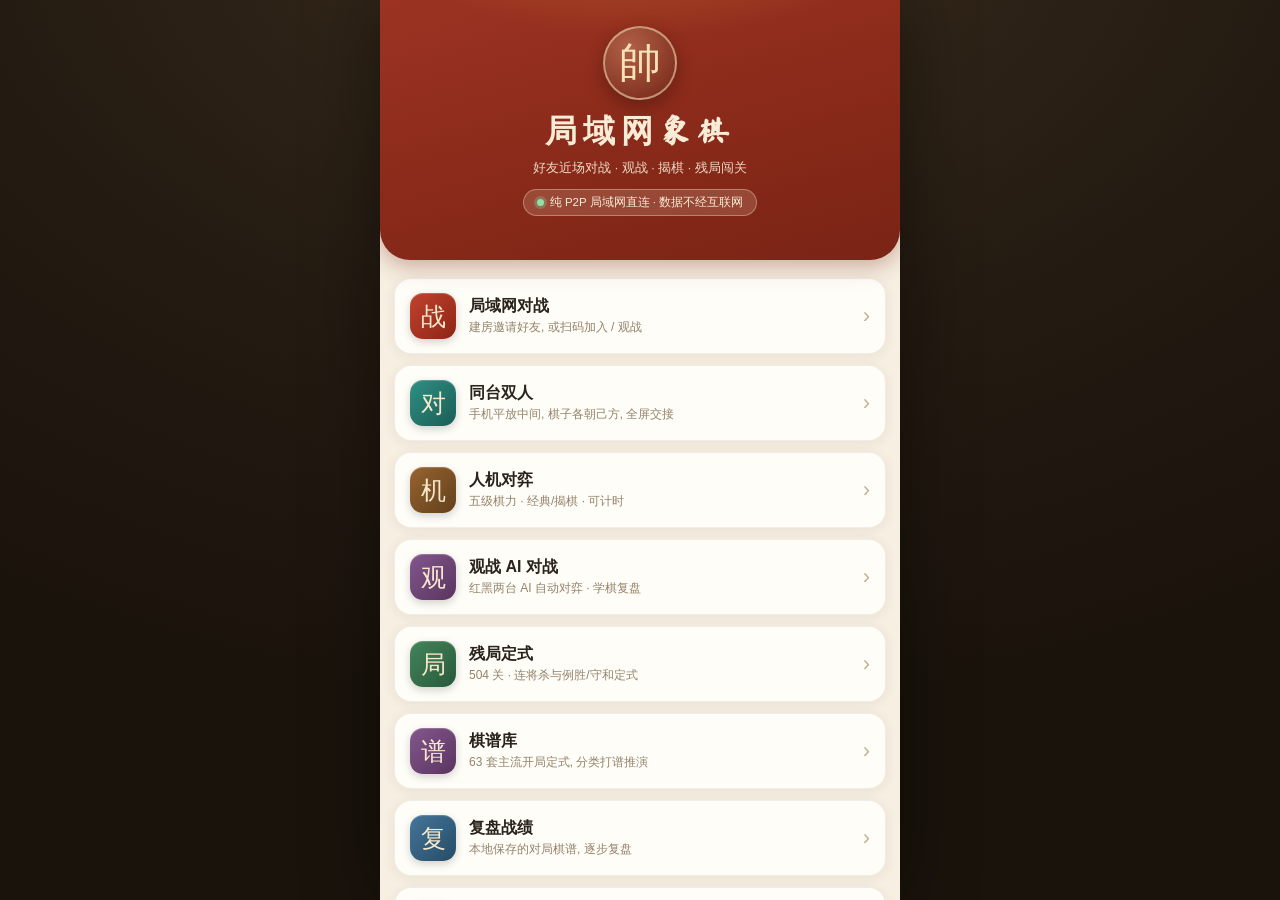
==== commit 78203c3d: "窗4发布构建: 残局483->504/棋谱60->63 + 残局AI演示正解(强制杀按mate最短将死)与双AI对弈(如实判定); 504穷举ALL PASS/master416全redwin/hin" ====
--- a/xiangqi-lan-standalone.html
+++ b/xiangqi-lan-standalone.html
@@ -15694,6 +15694,69 @@
   {
     id: 483, name: '炮辗丹沙·五', chapter: 'mate1', mate: 1, fen: '3aka3/9/9/9/9/9/9/9/4C4/R3K4 r', hint: '中炮镇头牵制，底车沉底吃心士直插九宫，将士皆被锁死。', line: '车九进八 #'
   },
+  {
+    id: 484, name: '双车错·七', chapter: 'mate1', mate: 1, fen: '3k5/9/9/9/9/9/9/R8/9/4K1R2 r', hint: '高车贴将肋道照将，黑将被帅脸锁定无路可逃。', line: '车九平六 #'
+  },
+  {
+    id: 485, name: '侧面虎·二', chapter: 'mate2', mate: 2, fen: '4k4/9/9/9/9/9/3N5/9/R8/3K5 r', hint: '车占中路将军迫将外出，沉车下二路成虎。', line: '车九平五 将5平6 车五进七 #'
+  },
+  {
+    id: 486, name: '挂角马·三', chapter: 'mate2', mate: 2, fen: '4k4/9/9/9/9/4N4/9/9/9/3K5 r', hint: '马挂角将军迫将外出，再卧槽定将成杀。', line: '马五进四 将5平6 马四进六 #'
+  },
+  {
+    id: 487, name: '三进兵·二', chapter: 'mate2', mate: 2, fen: '4k4/9/4P4/4P4/9/9/9/9/9/3K5 r', hint: '后兵平移引将外出，高兵即入贴脸成杀。', line: '后兵平四 将5平6 兵五进一 #'
+  },
+  {
+    id: 488, name: '铁门栓·二', chapter: 'mate2', mate: 2, fen: '4k4/9/9/9/9/9/9/9/R3C3/3K5 r', hint: '中炮镇头锁中路，底车沉底照将后平车塞心成杀。', line: '车九进七 将5平6 车九平五 #'
+  },
+  {
+    id: 489, name: '大胆车·二', chapter: 'mate2', mate: 2, fen: '4k4/4a4/9/9/9/9/9/9/4R4/3K5 r', hint: '车退一步叫将迫将外出，再沉底吃中士直插九宫。', line: '车五退一 将5平6 车五进八 #'
+  },
+  {
+    id: 490, name: '兵车·一', chapter: 'mate2', mate: 2, fen: '4k4/9/9/9/9/9/4P4/9/R8/3K5 r', hint: '兵遮将门脸，车沉底照将后平车塞心成杀。', line: '车九进七 将5平6 车九平五 #'
+  },
+  {
+    id: 491, name: '车兵·二', chapter: 'mate2', mate: 2, fen: '4k4/9/9/9/9/9/9/9/R8/3KP4 r', hint: '车占中路将军迫将外出，进车下二路成困杀。', line: '车九平五 将5平6 车五进七 #'
+  },
+  {
+    id: 492, name: '双车胁士·二', chapter: 'mate3', mate: 3, fen: '3aka3/9/9/9/9/9/R8/9/9/R2K5 r', hint: '前车砍士心将军，迫补士后另一车沉底，再车吃士成杀。', line: '前车平五 士6进5 车九进九 将5平6 车五进五 #'
+  },
+  {
+    id: 493, name: '三车闹士·二', chapter: 'mate3', mate: 3, fen: '3ak4/9/9/9/9/9/R8/4C4/9/3K5 r', hint: '车炮联攻，车借炮力破士逼将外出，点眼成杀。', line: '车九平五 士4进5 车五进一 将5平6 车五进四 #'
+  },
+  {
+    id: 494, name: '马后炮·三', chapter: 'mate3', mate: 3, fen: '4k4/9/9/9/9/9/9/5N3/9/3K1C2 r', hint: '马跳将角迫将，再后马挂角，借帅空闲做马后炮。', line: '马四进五 将5平6 马五进四 将6平5 帅六进一 #'
+  },
+  {
+    id: 495, name: '三车闹士·三', chapter: 'mate3', mate: 3, fen: '3ak4/4a4/9/9/9/9/R8/9/9/3K5 r', hint: '帅占肋道牵制，车平肋叫将后再退车吃士成杀。', line: '帅六平五 将5平6 车九平四 将6平5 车四退一 #'
+  },
+  {
+    id: 496, name: '车马·二', chapter: 'mate4', mate: 4, fen: '4k4/9/4a4/9/9/9/7N1/R8/9/3K5 r', hint: '马跳将位转挂角，引将离中后再卧槽，底车沉底成杀。', line: '马二进三 将5平6 马三进五 将6平5 马五进三 士5退6 车九进七 #'
+  },
+  {
+    id: 497, name: '车马·三', chapter: 'mate4', mate: 4, fen: '4k4/9/4a4/9/9/9/N8/9/R8/3K5 r', hint: '车占肋道叫将，借马运车破士，点中门成杀。', line: '车九平六 将5平6 车六进六 将6平5 车六平五 将5平6 车五进一 #'
+  },
+  {
+    id: 498, name: '钓鱼马·二', chapter: 'mate4', mate: 4, fen: '4k4/9/9/9/9/9/5N3/9/9/3K5 r', hint: '马跳钓鱼位将军逼将上楼，盘旋转挂角成杀。', line: '马四进三 将5进1 马三进二 将5退1 马二退四 将5平6 马四进六 #'
+  },
+  {
+    id: 499, name: '卧槽马·二', chapter: 'mate4', mate: 4, fen: '4k4/9/9/9/9/9/7N1/9/9/3K5 r', hint: '马跳卧槽迫将上楼，盘旋转位挂角成杀。', line: '马二进三 将5进1 马三进二 将5退1 马二退四 将5平6 马四进六 #'
+  },
+  {
+    id: 500, name: '钓鱼马·三', chapter: 'mate4', mate: 4, fen: '4k4/9/9/9/9/5N3/9/9/9/3K5 r', hint: '马进将位迫将上楼，借帅空闲调整马位，侧翼成杀。', line: '马四进五 将5进1 帅六进一 将5进1 马五进七 将5平6 马七进六 #'
+  },
+  {
+    id: 501, name: '单车胜双士', chapter: 'endgame', type: 'win', fen: '4k4/3a1a3/9/9/9/9/9/R8/9/3K5 r', hint: '你执红（强方）：车借帅力占中，先破一士再破另一士，双士缺一即成困杀。', line: '帅六进一 将5进1 车九平五 士4进5 帅六平五 将5退1 车五平八 将5平4 车八进六 将4平5 车八平四 将5平4 车四平五 士5退6 车五平四'
+  },
+  {
+    id: 502, name: '马胜单士', chapter: 'endgame', type: 'win', fen: '4k4/9/9/9/9/9/4N4/9/9/3K5 r', hint: '你执红（强方）：马挂角逼将，运马控位抽吃单士，孤将无士即成困毙。', line: '马五进六 将5进1 马六进四 将5退1 帅六进一 将5平6 马四进六'
+  },
+  {
+    id: 503, name: '马兵胜单缺象', chapter: 'endgame', type: 'win', fen: '4k4/4a4/9/4P4/9/9/4N4/9/9/3K5 r', hint: '你执红（强方）：马挂角破士，高兵入宫贴脸，马兵联攻单士难守。', line: '马五进四 士5退6 兵五进一 士6进5 帅六进一 士5退6 马四进三 士6进5 兵五进一'
+  },
+  {
+    id: 504, name: '双士和单马', chapter: 'endgame', type: 'draw', humanSide: 'b', drawMoves: 80, fen: '4k4/3a1a3/9/9/9/9/4N4/9/9/3K5 r', hint: '你执黑（弱方）：双士归正位、将居中路，士象连环往来走闲；单马无炮架配合，破不了双士联防，坚守40回合即和。'
+  },
 ];
 
 /* ===== js/notation.js ===== */
@@ -16100,6 +16163,24 @@
     id: 'op60', cat: 'ancient', family: '橘中秘', name: '屏风马对左炮封车·互进七兵', book: false,
     intro: '《橘中秘》顺手炮演变之屏风马对抗。黑左炮封车、还架中炮，红双马正起、互挺七兵，黑抬车巡河、红平边炮亮车，演柔性对抗的纲领。',
     moves: ["炮二平五","马8进7","马二进三","车9平8","车一平二","炮8进4","兵三进一","炮2平5","马八进七","马2进3","兵七进一","车1平2","车九平八","车2进4","炮八平九","车2平6"],
+    result: '红先'
+  },
+  {
+    id: 'op61', cat: 'ancient', family: '自出洞来无敌手', name: '当头炮横车夺势', book: false,
+    intro: '《自出洞来无敌手》"自"字当头炮横车局。红起横车占肋、压马过河，黑补士升车巡河，演顺炮横车对直车的抢先纲领。',
+    moves: ["炮二平五","炮8平5","马二进三","马8进7","车一进一","车9平8","车一平六","士6进5","车六进七","马2进1","车九进一","车8进4"],
+    result: '红先'
+  },
+  {
+    id: 'op62', cat: 'ancient', family: '橘中秘', name: '起马转中炮·七兵', book: false,
+    intro: '《橘中秘》起马局转中炮。红双马正起、互挺七兵，黑左车巡河，红亮车对车，演柔性开局转中炮的布局思路。',
+    moves: ["马二进三","马8进7","兵七进一","卒7进1","马八进七","车9平8","车一平二"],
+    result: '红先'
+  },
+  {
+    id: 'op63', cat: 'ancient', family: '梅花谱', name: '屏风马横车·冲中兵', book: false,
+    intro: '《梅花谱》屏风马对抗。红冲中兵盘头攻中路，黑屏风马稳固阵形，演屏风马应付中炮急进中兵的经典变例。',
+    moves: ["炮二平五","马8进7","马二进三","车9平8","车一平二","炮8进2","马八进七","卒7进1","兵五进一","马2进3","兵五进一"],
     result: '红先'
   },
 ];
@@ -17925,6 +18006,124 @@
   }
 }
 
+/* ===== js/puzzle-ai-demo.js ===== */
+// ============================================================
+// 残局 AI 演示 / 双 AI 对弈(复用观战 XQSpectate 调度)
+//   - 从残局 FEN 自动演到终局; 攻击方(通常红, 先手)与防守方分工:
+//     * solver 模式(AI演示正解): 攻击方走"确定性强制杀/主变"求解(注入的 solverFn,
+//       即 worker puzzleHint: sol-maps/findForcedMate 最短杀), 防守方用最强 AI 最顽强应对;
+//     * double 模式(双AI对弈): 双方各按自选引擎+档位走 normal 搜索;
+//   - 终局如实判定: 是否按标准 mate 步数将死 / win 取胜 / draw 守和, 绝不伪装成功;
+//   - 控制(暂停/单步/调速/重开)直接转发给内部 XQSpectate, 复用其超时/null 兜底+最大手数。
+// 顶层符号 XQPuzDemo / XQPD* 前缀, 避开 build checkDup。
+// 不重写引擎规则/求解器: solverFn 与 engineFn 由外部(controller 经 worker)注入。
+// ============================================================
+
+
+
+// 残局演示手数上限(远短于自由对弈, 残局应较快收敛)
+const PUZDEMO_MAX_MOVES = 140;
+
+// 残局演示终局判定: 如实给出"成功/失败/和"与步数对比文案, 绝不谎报。
+//   opts: {mode:'solver'|'double', type:undefined|'win'|'draw', attacker, mateTarget, status, reason, plies}
+// 返回 {ok:boolean, title, sub, pass:null|'win'|'draw'|'fail'}
+function XQPDVerdict(opts = {}) {
+  const { type, attacker = 'r' } = opts;
+  const plies = opts.plies || 0;
+  const rounds = Math.ceil(plies / 2);
+  const status = opts.status; // redwin / blackwin / draw
+  // 攻击方是否达成目标
+  const attackerWon = status === (attacker === 'r' ? 'redwin' : 'blackwin');
+  const defenderHeld = status === 'draw' || (status === (attacker === 'r' ? 'blackwin' : 'redwin'));
+  // ---- 守和定式(type=draw, 攻击方=红, 防守目标=弱方黑不败)----
+  if (type === 'draw') {
+    // 演示弱方(黑)如何守: 红不胜(和)即守和成功
+    const held = status === 'draw' || status === 'blackwin';
+    return held
+      ? { ok: true, pass: 'draw', title: '守和成功(成和)', sub: '弱方在限定内守住红方进攻, 共 ' + rounds + ' 回合' }
+      : { ok: false, pass: 'fail', title: '防守被攻破', sub: '红方进攻得手, 共 ' + rounds + ' 回合; 可自行研究更稳的防守形' };
+  }
+  // ---- 例胜定式(type=win, 攻击方=红)----
+  if (type === 'win') {
+    return attackerWon
+      ? { ok: true, pass: 'win', title: '演示取胜', sub: '攻击方运子得手, 共 ' + rounds + ' 回合' }
+      : { ok: false, pass: 'fail', title: '未能在限定手数内演示取胜', sub: status === 'draw' ? '演成和棋, 可自行研究' : '被反胜, 可自行研究' };
+  }
+  // ---- 杀局(无 type, mate=N): 攻击方红须在 mateTarget 步内将死 ----
+  const mateTarget = opts.mateTarget || 0;
+  if (attackerWon) {
+    const ok = !mateTarget || rounds <= mateTarget;
+    return {
+      ok, pass: 'win',
+      title: ok ? '标准 ' + mateTarget + ' 步将死 · 实际 ' + rounds + ' 步' : '将死成功 · 实际 ' + rounds + ' 步(标注 ' + mateTarget + ')',
+      sub: ok ? '按题目标注步数最短将死' : '虽将死但超过标注步数, 见求解器分支'
+    };
+  }
+  return {
+    ok: false, pass: 'fail',
+    title: '未能按正解将死',
+    sub: status === 'draw' ? '演成和棋(防守最顽强/求解未在限内得解), 共 ' + rounds + ' 回合'
+      : '攻击方被反杀, 共 ' + rounds + ' 回合; 正解求解超时或未取到主变'
+  };
+}
+
+// 残局演示驱动: 内部包一个 XQSpectate, 按"当前回合方是否攻击方"选择 solver/engine 请求。
+class XQPuzDemo {
+  // opts:
+  //   attacker: 'r'(默认先手红)
+  //   mode: 'solver' | 'double'
+  //   solverAiCall() -> Promise<mv|null>   (攻击方确定性求解, controller 注入 puzzleHint worker)
+  //   engineAiCall(side, engine, level) -> Promise<mv|null>  (普通引擎落子)
+  //   doubleCfg: {red:{engine,level}, black:{engine,level}}   (double 模式双方配置)
+  //   defenderLevel: number  (solver 模式防守方强度, 默认 5)
+  //   applyFn(mv, side) -> {over,status,reason,nextSide}
+  //   fallbackFn(side) -> mv|null
+  //   speed: slow|mid|fast
+  constructor(opts = {}) {
+    this.attacker = opts.attacker === 'b' ? 'b' : 'r';
+    this.mode = opts.mode === 'double' ? 'double' : 'solver';
+    this.solverAiCall = opts.solverAiCall || (async () => null);
+    this.engineAiCall = opts.engineAiCall || (async () => null);
+    this.defenderLevel = opts.defenderLevel || 5;
+    this.doubleCfg = {
+      red: { engine: opts.doubleCfg?.red?.engine === 'pro' ? 'pro' : 'classic', level: +opts.doubleCfg?.red?.level || 3 },
+      black: { engine: opts.doubleCfg?.black?.engine === 'pro' ? 'pro' : 'classic', level: +opts.doubleCfg?.black?.level || 3 }
+    };
+    // 当前回合方 -> 该发什么请求
+    const aiCallFn = (side) => {
+      if (this.mode === 'solver' && side === this.attacker) return this.solverAiCall();
+      // 防守方(solver 模式)或双方(double 模式)走引擎
+      let engine = 'classic', level = this.defenderLevel;
+      if (this.mode === 'double') {
+        const c = side === 'b' ? this.doubleCfg.black : this.doubleCfg.red;
+        engine = c.engine; level = c.level;
+      }
+      return this.engineAiCall(side, engine, level);
+    };
+    this.spec = new XQSpectate({
+      red: this.mode === 'double' ? this.doubleCfg.red : { engine: 'classic', level: 3 },
+      black: this.mode === 'double' ? this.doubleCfg.black : { engine: 'classic', level: 5 },
+      speed: opts.speed || 'mid',
+      aiCallFn,
+      fallbackFn: opts.fallbackFn || (() => null),
+      applyFn: opts.applyFn || (() => ({ over: true, status: 'draw', reason: 'nofn', nextSide: 'r' })),
+      onEnd: (info) => this._onEnd(info)
+    });
+    this.onEnd = opts.onEnd || (() => {});
+  }
+  _onEnd(info) {
+    this.onEnd({ ...info, plies: this.spec.moveCount });
+  }
+  get paused() { return this.spec.paused; }
+  start() { return this.spec.start(); }
+  stop() { return this.spec.stop(); }
+  setPaused(p) { return this.spec.setPaused(p); }
+  setSpeed(s) { return this.spec.setSpeed(s); }
+  stepOnce() { return this.spec.stepOnce(); }
+  get moveCount() { return this.spec.moveCount; }
+  get speed() { return this.spec.speed; }
+}
+
 /* ===== js/net-reconnect.js ===== */
 // ============================================================
 // 断线重连状态机(传输无关 / 规则无关, 浏览器与 Node 通用)
@@ -18071,6 +18270,8 @@
 
 // 观战 AI 对战: 纯逻辑驱动状态机(本控制器仅注入 aiCall/落子/终局回调, 不另写规则)
 
+// 残局 AI 演示/双 AI 对弈: 复用观战驱动, 加残局 FEN 起点 + 求解器/引擎分工 + 胜负判定
+
 // 局域网断线重连状态机(纯前端, iceServers 恒为空, 不产生任何新连接配置)
 
 
@@ -18078,7 +18279,7 @@
 let _w = null, _req = 0;
 // 工厂(单文件打包时此字面量被替换为 Blob 内联 worker); 复盘分析页据此另建独立 worker
 function createAiWorker() {
-  return new Worker(URL.createObjectURL(new Blob(["\n// ============================================================\n// 中国象棋规则引擎（经典模式 + 揭棋模式）\n// 坐标: x=0..8 (列, 红方视角从左到右), y=0..9 (行, y=0 黑方底线, y=9 红方底线)\n// 棋子: { id, c:'r'|'b', t:'K|A|B|N|R|C|P', hidden?:bool, orig?:type }\n//   K=帅/将 A=仕/士 B=相/象 N=马 R=车 C=炮 P=兵/卒\n//   hidden=true 为揭棋暗子, orig=初始位置对应的\"表观类型\"(决定第一步走法), t=真身\n// ESM, 同时可被浏览器与 Node 引用\n// ============================================================\n\nconst NAMES = {\n  r: { K: '帅', A: '仕', B: '相', N: '马', R: '车', C: '炮', P: '兵' },\n  b: { K: '将', A: '士', B: '象', N: '马', R: '车', C: '炮', P: '卒' }\n};\n// FEN 字母(UCCI 约定: 红大写 黑小写, b/n=象/马)\nconst FEN_T = { K: 'K', A: 'A', B: 'B', N: 'N', R: 'R', C: 'C', P: 'P' };\nconst FROM_FEN = { K: 'K', A: 'A', B: 'B', N: 'N', R: 'R', C: 'C', P: 'P' };\n\nlet PID = 1;\nconst newPiece = (c, t, extra = {}) => ({ id: PID++, c, t, ...extra });\n\nfunction mulberry32(seed) {\n  let a = seed >>> 0;\n  return function () {\n    a |= 0; a = (a + 0x6D2B79F5) | 0;\n    let t = Math.imul(a ^ (a >>> 15), 1 | a);\n    t = (t + Math.imul(t ^ (t >>> 7), 61 | t)) ^ t;\n    return ((t ^ (t >>> 14)) >>> 0) / 4294967296;\n  };\n}\nfunction shuffle(arr, rng) {\n  for (let i = arr.length - 1; i > 0; i--) {\n    const j = Math.floor(rng() * (i + 1));\n    [arr[i], arr[j]] = [arr[j], arr[i]];\n  }\n  return arr;\n}\n\nconst inBoard = (x, y) => x >= 0 && x <= 8 && y >= 0 && y <= 9;\nconst inPalace = (x, y, c) => x >= 3 && x <= 5 && (c === 'r' ? y >= 7 && y <= 9 : y >= 0 && y <= 2);\nconst ownSide = (y, c) => (c === 'r' ? y >= 5 : y <= 4);\n\n// ------------------------------------------------------------\n// 局面创建\n// ------------------------------------------------------------\nfunction createState(opts = {}) {\n  const state = {\n    jieqi: !!opts.jieqi,\n    seed: opts.seed != null ? opts.seed : (Math.random() * 4294967296) >>> 0,\n    board: Array.from({ length: 10 }, () => Array(9).fill(null)),\n    turn: 'r',\n    moves: [],            // {from,to,c,t,captured({t,hidden}|null),notation,flip,check}\n    captured: { r: [], b: [] }, // r: 红方吃掉的子; 元素 {t,hidden}\n    status: 'playing',    // playing | redwin | blackwin | draw\n    reason: '',\n    posCount: new Map(),\n    posLen: new Map(),    // positionKey -> [每次出现时的总半回合数], 用于循环周期/长将判定\n    halfNoCapture: 0,\n    perms: { r: {}, b: {} }, // 揭棋: \"x,y\" -> 真身类型 (联机时未知方为 '?')\n    checkLog: [],\n    repWarn: null,         // 循环预警: 同一局面第2次出现时 { perpetualSide: 'r'|'b'|null }(长将责任方/否则作和), 第3次由下方终局\n    initialFen: opts.fen || null,\n    initialPerms: opts.perms || null\n  };\n  if (opts.fen) parseFEN(state, opts.fen);\n  else if (state.jieqi) setupJieqi(state, opts.perms);\n  else setupClassic(state);\n  recordPosition(state);\n  return state;\n}\n\nfunction setupClassic(state) {\n  const put = (x, y, c, t) => { state.board[y][x] = newPiece(c, t); };\n  const back = ['R', 'N', 'B', 'A', 'K', 'A', 'B', 'N', 'R'];\n  for (let x = 0; x < 9; x++) {\n    put(x, 0, 'b', back[x]);\n    put(x, 9, 'r', back[x]);\n  }\n  put(1, 2, 'b', 'C'); put(7, 2, 'b', 'C');\n  put(1, 7, 'r', 'C'); put(7, 7, 'r', 'C');\n  for (const x of [0, 2, 4, 6, 8]) { put(x, 3, 'b', 'P'); put(x, 6, 'r', 'P'); }\n}\n\n// 揭棋初始布局: 将帅明置, 其余 15 子随机暗布于原位\n// injectPerms: 联机注入 {r:{\"x,y\":t|'?'}, b:{...}}; 缺省由 seed 随机生成(单机全知)\nfunction setupJieqi(state, injectPerms = null) {\n  const rng = mulberry32(state.seed);\n  const put = (x, y, c, t, hidden, orig) => {\n    state.board[y][x] = newPiece(c, t, hidden ? { hidden: true, orig } : {});\n  };\n  const backOrig = ['R', 'N', 'B', 'A', null, 'A', 'B', 'N', 'R'];\n  for (const c of ['r', 'b']) {\n    const yBack = c === 'r' ? 9 : 0;\n    const yCannon = c === 'r' ? 7 : 2;\n    const yPawn = c === 'r' ? 6 : 3;\n    put(4, yBack, c, 'K'); // 将帅明置\n    // 15 个位置及其表观类型\n    const slots = [];\n    for (let x = 0; x < 9; x++) if (x !== 4) slots.push([x, yBack, backOrig[x]]);\n    slots.push([1, yCannon, 'C'], [7, yCannon, 'C']);\n    for (const x of [0, 2, 4, 6, 8]) slots.push([x, yPawn, 'P']);\n    let bag;\n    if (injectPerms && injectPerms[c]) {\n      bag = slots.map(([x, y]) => injectPerms[c][`${x},${y}`] || '?');\n    } else {\n      // 真身袋: 仕2 相2 马2 车2 炮2 兵5\n      bag = shuffle(['A', 'A', 'B', 'B', 'N', 'N', 'R', 'R', 'C', 'C', 'P', 'P', 'P', 'P', 'P'], rng);\n    }\n    slots.forEach(([x, y, orig], i) => {\n      const t = bag[i];\n      put(x, y, c, t, true, orig);\n      state.perms[c][`${x},${y}`] = t;\n    });\n  }\n}\n\n// 生成某一方的随机真身排列(联机协商用): 返回 {\"x,y\":t}\nfunction genPerm(color, rng) {\n  const yBack = color === 'r' ? 9 : 0, yCannon = color === 'r' ? 7 : 2, yPawn = color === 'r' ? 6 : 3;\n  const backOrig = ['R', 'N', 'B', 'A', null, 'A', 'B', 'N', 'R'];\n  const slots = [];\n  for (let x = 0; x < 9; x++) if (x !== 4) slots.push(`${x},${yBack}`);\n  slots.push(`1,${yCannon}`, `7,${yCannon}`);\n  for (const x of [0, 2, 4, 6, 8]) slots.push(`${x},${yPawn}`);\n  const bag = shuffle(['A', 'A', 'B', 'B', 'N', 'N', 'R', 'R', 'C', 'C', 'P', 'P', 'P', 'P', 'P'], rng || Math.random);\n  const perm = {};\n  slots.forEach((k, i) => { perm[k] = bag[i]; });\n  return perm;\n}\n\n// ------------------------------------------------------------\n// FEN (经典局面; 暗子以 x/o 扩展并忽略真身, 仅供调试)\n// 行序 y=0..9; 红方大写 RNBAKCP, 黑小写; turn: r/b\n// ------------------------------------------------------------\nfunction toFEN(state) {\n  const rows = [];\n  for (let y = 0; y <= 9; y++) {\n    let row = '', empty = 0;\n    for (let x = 0; x <= 8; x++) {\n      const p = state.board[y][x];\n      if (!p) { empty++; continue; }\n      if (empty) { row += empty; empty = 0; }\n      if (p.hidden) { row += p.c === 'r' ? 'x' : 'o'; continue; }\n      const ch = FEN_T[p.t];\n      row += p.c === 'r' ? ch : ch.toLowerCase();\n    }\n    if (empty) row += empty;\n    rows.push(row);\n  }\n  return `${rows.join('/')} ${state.turn} - - 0 1`;\n}\n\nfunction parseFEN(state, fen) {\n  state.board = Array.from({ length: 10 }, () => Array(9).fill(null));\n  const parts = fen.trim().split(/\\s+/);\n  const rows = parts[0].split('/');\n  for (let y = 0; y < rows.length && y <= 9; y++) {\n    let x = 0;\n    for (const ch of rows[y]) {\n      if (/\\d/.test(ch)) { x += +ch; continue; }\n      if (x > 8) break;\n      if (ch === 'x' || ch === 'o') {\n        const c = ch === 'x' ? 'r' : 'b';\n        state.board[y][x] = newPiece(c, 'P', { hidden: true, orig: 'P' });\n      } else {\n        const upper = ch.toUpperCase();\n        const t = FROM_FEN[upper];\n        if (t) {\n          const c = ch === upper ? 'r' : 'b';\n          state.board[y][x] = newPiece(c, t);\n        }\n      }\n      x++;\n    }\n  }\n  state.turn = parts[1] === 'b' ? 'b' : 'r'; // w/r -> 红\n  state.posCount = new Map();\n  state.posLen = new Map();\n  state.moves = [];\n  state.captured = { r: [], b: [] };\n  return state;\n}\n\n// ------------------------------------------------------------\n// 伪走法生成\n// ------------------------------------------------------------\nfunction addRay(list, board, x, y, dirs, c, slide, capture) {\n  for (const [dx, dy] of dirs) {\n    let nx = x + dx, ny = y + dy;\n    while (inBoard(nx, ny)) {\n      const q = board[ny][nx];\n      if (!q) { list.push({ x: nx, y: ny }); }\n      else { if (q.c !== c && capture !== false) list.push({ x: nx, y: ny }); break; }\n      if (!slide) break;\n      nx += dx; ny += dy;\n    }\n  }\n}\n\n// 单个棋子的目标格(不考虑走完己方被将)\n// piece: 棋子; jieqi: 是否揭棋(明仕/明相可过河)\nfunction pieceTargets(state, piece, x, y) {\n  const board = state.board;\n  const c = piece.c;\n  const list = [];\n  // 暗子按表观类型走\"第一步\"(经典限制, 且落地即翻)\n  const t = piece.hidden ? piece.orig : piece.t;\n  const revealedJieqi = state.jieqi && !piece.hidden;\n\n  switch (t) {\n    case 'K':\n      for (const [dx, dy] of [[1, 0], [-1, 0], [0, 1], [0, -1]]) {\n        const nx = x + dx, ny = y + dy;\n        if (inPalace(nx, ny, c)) {\n          const q = board[ny][nx];\n          if (!q || q.c !== c) list.push({ x: nx, y: ny });\n        }\n      }\n      break;\n    case 'A':\n      for (const [dx, dy] of [[1, 1], [1, -1], [-1, 1], [-1, -1]]) {\n        const nx = x + dx, ny = y + dy;\n        if (!inBoard(nx, ny)) continue;\n        if (!revealedJieqi && !inPalace(nx, ny, c)) continue; // 揭棋明仕可过河\n        const q = board[ny][nx];\n        if (!q || q.c !== c) list.push({ x: nx, y: ny });\n      }\n      break;\n    case 'B':\n      for (const [dx, dy] of [[2, 2], [2, -2], [-2, 2], [-2, -2]]) {\n        const nx = x + dx, ny = y + dy;\n        if (!inBoard(nx, ny)) continue;\n        if (!revealedJieqi && !ownSide(ny, c)) continue;       // 揭棋明相可过河\n        if (board[y + dy / 2][x + dx / 2]) continue;           // 塞象眼\n        const q = board[ny][nx];\n        if (!q || q.c !== c) list.push({ x: nx, y: ny });\n      }\n      break;\n    case 'N': {\n      const legs = [\n        [0, -1, -1, -2], [0, -1, 1, -2],\n        [0, 1, -1, 2], [0, 1, 1, 2],\n        [-1, 0, -2, -1], [-1, 0, -2, 1],\n        [1, 0, 2, -1], [1, 0, 2, 1]\n      ];\n      for (const [lx, ly, dx, dy] of legs) {\n        const nx = x + dx, ny = y + dy;\n        if (!inBoard(nx, ny)) continue;\n        if (board[y + ly][x + lx]) continue;                   // 蹩马腿\n        const q = board[ny][nx];\n        if (!q || q.c !== c) list.push({ x: nx, y: ny });\n      }\n      break;\n    }\n    case 'R':\n      addRay(list, board, x, y, [[1, 0], [-1, 0], [0, 1], [0, -1]], c, true);\n      break;\n    case 'C':\n      for (const [dx, dy] of [[1, 0], [-1, 0], [0, 1], [0, -1]]) {\n        let nx = x + dx, ny = y + dy, jumped = false;\n        while (inBoard(nx, ny)) {\n          const q = board[ny][nx];\n          if (!jumped) {\n            if (!q) list.push({ x: nx, y: ny });\n            else jumped = true;\n          } else if (q) {\n            if (q.c !== c) list.push({ x: nx, y: ny });\n            break;\n          }\n          nx += dx; ny += dy;\n        }\n      }\n      break;\n    case 'P': {\n      const fwd = c === 'r' ? -1 : 1;\n      const crossed = c === 'r' ? y <= 4 : y >= 5;\n      const cand = [[0, fwd]];\n      if (crossed) cand.push([1, 0], [-1, 0]);\n      for (const [dx, dy] of cand) {\n        const nx = x + dx, ny = y + dy;\n        if (!inBoard(nx, ny)) continue;\n        const q = board[ny][nx];\n        if (!q || q.c !== c) list.push({ x: nx, y: ny });\n      }\n      break;\n    }\n  }\n  return list;\n}\n\nfunction pseudoMoves(state, c = state.turn) {\n  const out = [];\n  for (let y = 0; y <= 9; y++) for (let x = 0; x <= 8; x++) {\n    const p = state.board[y][x];\n    if (!p || p.c !== c) continue;\n    for (const tg of pieceTargets(state, p, x, y)) {\n      out.push({ from: [x, y], to: [tg.x, tg.y] });\n    }\n  }\n  return out;\n}\n\n// ------------------------------------------------------------\n// 将军判定\n// ------------------------------------------------------------\nfunction findKing(state, c) {\n  for (let y = 0; y <= 9; y++) for (let x = 0; x <= 8; x++) {\n    const p = state.board[y][x];\n    if (p && p.c === c && p.t === 'K' && !p.hidden) return [x, y];\n  }\n  return null;\n}\n\n// 格子 (tx,ty) 是否被 byColor 攻击(暗子按表观类型)\nfunction isAttacked(state, tx, ty, byColor) {\n  const board = state.board;\n  for (let y = 0; y <= 9; y++) for (let x = 0; x <= 8; x++) {\n    const p = board[y][x];\n    if (!p || p.c !== byColor) continue;\n    const tg = pieceTargets(state, p, x, y);\n    for (const g of tg) if (g.x === tx && g.y === ty) return true;\n  }\n  return false;\n}\n\n// 高性能反向攻击判定: 从目标格反推各敌子能否吃到(搜索热路径)\nfunction fastIsAttacked(state, kx, ky, by) {\n  const board = state.board;\n  const jieqi = state.jieqi;\n  const at = (x, y) => (inBoard(x, y) ? board[y][x] : null);\n  const isEnemy = (p, t) => p && p.c === by && (p.hidden ? p.orig === t : p.t === t);\n  // 1. 仕(斜邻) / 王(直邻)\n  for (const [dx, dy] of [[1, 0], [-1, 0], [0, 1], [0, -1]]) {\n    const p = at(kx + dx, ky + dy);\n    if (isEnemy(p, 'K')) return true;\n  }\n  for (const [dx, dy] of [[1, 1], [1, -1], [-1, 1], [-1, -1]]) {\n    const p = at(kx + dx, ky + dy);\n    if (isEnemy(p, 'A')) {\n      // 经典模式明仕限九宫(暗仕首步亦限九宫)\n      const ax = kx + dx, ay = ky + dy;\n      if (jieqi && !p.hidden) return true;\n      if (inPalace(ax, ay, by)) return true;\n    }\n  }\n  // 2. 象: 田字源点 + 象眼\n  for (const [dx, dy] of [[2, 2], [2, -2], [-2, 2], [-2, -2]]) {\n    const p = at(kx + dx, ky + dy);\n    if (isEnemy(p, 'B')) {\n      const ax = kx + dx, ay = ky + dy;\n      if (board[ky + dy / 2][kx + dx / 2]) continue;\n      if (jieqi && !p.hidden) return true;\n      if (ownSide(ay, by)) return true; // 经典明象不过河\n    }\n  }\n  // 3. 马: 日字源点 + 马腿 (dx,dy=将位到马源位移; 马腿紧靠马源 S+(lx,ly), 与正向 pieceTargets 同源)\n  const horseLegs = [\n    [1, 2, 0, -1], [-1, 2, 0, -1], [1, -2, 0, 1], [-1, -2, 0, 1],\n    [2, 1, -1, 0], [2, -1, -1, 0], [-2, 1, 1, 0], [-2, -1, 1, 0]\n  ];\n  for (const [dx, dy, lx, ly] of horseLegs) {\n    const p = at(kx + dx, ky + dy);\n    if (isEnemy(p, 'N') && !at(kx + dx + lx, ky + dy + ly)) return true;\n  }\n  // 4. 兵/卒 (从目标格反推兵源: 红兵向 y-1 进攻, 兵源在目标 y+1; 黑卒反之)\n  const back = by === 'r' ? 1 : -1;\n  if (isEnemy(at(kx, ky + back), 'P')) return true; // 正面直吃\n  for (const dx of [1, -1]) {\n    const p = at(kx + dx, ky);\n    if (isEnemy(p, 'P')) {\n      // 横吃要求该兵已过河(兵与目标同排, 用 ky 即兵所在行判断)\n      const crossed = by === 'r' ? ky <= 4 : ky >= 5;\n      if (crossed) return true;\n    }\n  }\n  // 5. 车/炮/王照面: 四线扫描\n  for (const [dx, dy] of [[1, 0], [-1, 0], [0, 1], [0, -1]]) {\n    let x = kx + dx, y = ky + dy, screen = null;\n    while (inBoard(x, y)) {\n      const q = board[y][x];\n      if (q) {\n        if (!screen) {\n          if (q.c === by && (q.hidden ? (q.orig === 'R') : (q.t === 'R' || q.t === 'K'))) return true;\n          screen = q; // 成为炮架\n        } else {\n          if (q.c === by && (q.hidden ? q.orig === 'C' : q.t === 'C')) return true;\n          break;\n        }\n      }\n      x += dx; y += dy;\n    }\n  }\n  return false;\n}\n\nfunction isInCheck(state, c) {\n  const kp = findKing(state, c);\n  if (!kp) return true;\n  const enemy = c === 'r' ? 'b' : 'r';\n  // 将帅照面已包含在 fastIsAttacked 的直线扫描中\n  return fastIsAttacked(state, kp[0], kp[1], enemy);\n}\n\n// 轻量走子/撤销(供合法性过滤与搜索)\nfunction doMove(state, from, to) {\n  const [fx, fy] = from, [tx, ty] = to;\n  const piece = state.board[fy][fx];\n  const cap = state.board[ty][tx];\n  state.board[ty][tx] = piece;\n  state.board[fy][fx] = null;\n  return { piece, cap, fx, fy, tx, ty };\n}\nfunction undo(state, u) {\n  state.board[u.fy][u.fx] = u.piece;\n  state.board[u.ty][u.tx] = u.cap;\n}\n\nfunction legalMoves(state, c = state.turn) {\n  const out = [];\n  for (const m of pseudoMoves(state, c)) {\n    const u = doMove(state, m.from, m.to);\n    if (!isInCheck(state, c)) out.push(m);\n    undo(state, u);\n  }\n  return out;\n}\n\nfunction legalTargetsFrom(state, x, y) {\n  const p = state.board[y][x];\n  if (!p || p.c !== state.turn) return [];\n  const out = [];\n  for (const tg of pieceTargets(state, p, x, y)) {\n    const u = doMove(state, [x, y], [tg.x, tg.y]);\n    if (!isInCheck(state, p.c)) out.push([tg.x, tg.y]);\n    undo(state, u);\n  }\n  return out;\n}\n\n// ------------------------------------------------------------\n// 中文记谱 (红: 汉字数字, 黑: 阿拉伯数字)\n// ------------------------------------------------------------\nconst CN = { 1: '一', 2: '二', 3: '三', 4: '四', 5: '五', 6: '六', 7: '七', 8: '八', 9: '九' };\nfunction road(c, x) { return c === 'r' ? 9 - x : x + 1; } // 路数 1..9\nfunction num(c, n) { return c === 'r' ? CN[n] : String(n); }\n\nfunction moveNotation(state, from, to) {\n  const [fx, fy] = from, [tx, ty] = to;\n  const p = state.board[fy][fx];\n  const c = p.c;\n  const t = p.hidden ? p.orig : p.t;\n  const name = NAMES[c][t];\n  const sameCol = [];\n  for (let y = 0; y <= 9; y++) {\n    const q = state.board[y][fx];\n    if (q && q.c === c && (q.hidden ? q.orig : q.t) === t) sameCol.push(q);\n  }\n  let head;\n  if (sameCol.length === 2) {\n    // 前/后 (以该方前进方向排序)\n    const ys = sameCol.map(q => { for (let yy = 0; yy <= 9; yy++) if (state.board[yy][fx] === q) return yy; });\n    const forwardY = c === 'r' ? Math.min(...ys) : Math.max(...ys);\n    head = (fy === forwardY ? '前' : '后') + name;\n  } else head = name + num(c, road(c, fx));\n\n  const fwd = c === 'r' ? -1 : 1;\n  let action, tail;\n  if (ty === fy) { action = '平'; tail = num(c, road(c, tx)); }\n  else action = (ty - fy) * fwd > 0 ? '进' : '退';\n  if (action !== '平') {\n    if (t === 'R' || t === 'C' || t === 'P' || fx === tx) tail = num(c, Math.abs(ty - fy));\n    else tail = num(c, road(c, tx)); // 斜走子(马/仕/相)记目标列; 将/帅竖线直走进退记步数\n  }\n  return head + action + tail;\n}\n\n// ------------------------------------------------------------\n// 正式走子 (含揭棋翻开/终局判定/重复局面/记谱)\n// ------------------------------------------------------------\n// 导出供外部(悔棋往返自测/复盘)比对局面指纹; 不改变任何规则\nfunction positionKey(state) {\n  let k = state.turn;\n  for (let y = 0; y <= 9; y++) for (let x = 0; x <= 8; x++) {\n    const p = state.board[y][x];\n    if (p) k += `/${x},${y},${p.c}${p.hidden ? '~' + p.orig : p.t}`;\n  }\n  return k;\n}\nfunction recordPosition(state) {\n  const k = positionKey(state);\n  state.posCount.set(k, (state.posCount.get(k) || 0) + 1);\n  // 记录该局面每次出现时的总半回合数, 用于推算循环周期长度(长将判定按周期切片)\n  const arr = state.posLen.get(k) || [];\n  arr.push(state.moves.length);\n  state.posLen.set(k, arr);\n}\n\n// 依据最近一个完整循环周期内的将军记录, 判断是否一方\"长将\"(循环中该方每一着都是将军)。\n// 红方走子后将军记录为 'b'(黑被将), 黑方走子后将军记录为 'r'; 返回长将责任方或 null。\nfunction cyclePerpetual(state) {\n  const k = positionKey(state);\n  const lens = state.posLen.get(k) || [];\n  if (lens.length < 2) return null;\n  const ply = lens[lens.length - 1] - lens[lens.length - 2]; // 最近周期半回合数(常见 4, 亦可能 6)\n  if (ply < 4 || ply % 2 !== 0) return null;\n  const cyc = state.checkLog.slice(-ply);\n  const half = ply / 2; // 周期内每方着法数\n  const redChecks = cyc.filter(c => c === 'b').length;\n  const blackChecks = cyc.filter(c => c === 'r').length;\n  if (redChecks === half) return 'r';\n  if (blackChecks === half) return 'b';\n  return null;\n}\n\n// 暗子移动落地翻开; revealT: 联机时由对方揭示的真身(己方未知时)\nfunction revealAfterMove(u, revealT) {\n  if (!u.piece.hidden) return null;\n  if (revealT) u.piece.t = revealT;\n  u.piece.hidden = false;\n  u.piece.orig = undefined;\n  return { pos: [u.tx, u.ty], t: u.piece.t };\n}\n\n// 执行走子(不校验合法性, 调用方应先用 legalTargetsFrom 校验)\n// opts.silent: 不更新终局(搜索用); opts.revealT: 暗子翻开真身(联机协商)\nfunction applyMove(state, from, to, opts = {}) {\n  const [fx, fy] = from, [tx, ty] = to;\n  const piece = state.board[fy][fx];\n  const notation = moveNotation(state, from, to);\n  const cap = state.board[ty][tx];\n  state.board[ty][tx] = piece;\n  state.board[fy][fx] = null;\n\n  const reveal = revealAfterMove({ piece, fx, fy, tx, ty }, opts.revealT);\n  const move = {\n    from, to, c: piece.c, t: piece.t,\n    captured: cap ? { c: cap.c, t: cap.t, hidden: !!cap.hidden, pos: [tx, ty] } : null,\n    reveal, notation, flip: !!reveal\n  };\n  if (cap) {\n    state.captured[piece.c].push({ t: cap.t, hidden: !!cap.hidden });\n    state.halfNoCapture = 0;\n  } else state.halfNoCapture++;\n  state.moves.push(move);\n  state.turn = state.turn === 'r' ? 'b' : 'r';\n\n  if (!opts.silent) {\n    const check = isInCheck(state, state.turn);\n    move.check = check;\n    state.checkLog.push(check ? state.turn : null);\n    recordPosition(state);\n    evaluateEnd(state, move);\n  }\n  return move;\n}\n\nfunction evaluateEnd(state, move) {\n  // 1. 无棋可走: 将死(被将军)或困毙(未被将军) -> 走子方胜(中国象棋困毙判负)\n  const moves = legalMoves(state, state.turn);\n  if (moves.length === 0) {\n    const checked = isInCheck(state, state.turn);\n    state.status = state.turn === 'r' ? 'blackwin' : 'redwin';\n    state.reason = checked ? 'checkmate' : 'stalemate';\n    return;\n  }\n  // 2. 重复局面: 同一局面出现 3 次终局(同一方连续长将则长将方判负, 否则和棋);\n  //    第 2 次出现先置循环预警 repWarn(不终局), 供真人对战提醒变招、人机/残局预告判和。\n  const k = positionKey(state);\n  const repCount = state.posCount.get(k) || 0;\n  if (repCount >= 3) {\n    const perpetual = cyclePerpetual(state);\n    if (perpetual) {\n      // 长将方判负: perpetual 为长将方颜色, 胜判给对方\n      state.status = perpetual === 'r' ? 'blackwin' : 'redwin'; state.reason = 'perpetual';\n    }\n    else { state.status = 'draw'; state.reason = 'repetition'; }\n    state.repWarn = null;\n    return;\n  }\n  // 第 2 次出现: 给出循环预警(按周期判定是否长将), 不终局\n  if (repCount === 2) state.repWarn = { perpetualSide: cyclePerpetual(state) };\n  else if (state.repWarn) state.repWarn = null; // 已主动变招脱离循环, 解除预警\n  // 3. 揭棋: 40 回合(80 半回合)无吃子判和\n  if (state.jieqi && state.halfNoCapture >= 80) {\n    state.status = 'draw'; state.reason = 'nocapture';\n  }\n}\n\n// ------------------------------------------------------------\n// 悔棋: 从初始局面重建并重放(重复计数/记谱/暗子状态完全一致)\n// 联机悔棋通常 n=2 (双方各一手)\n// ------------------------------------------------------------\nfunction undoMoves(state, n = 1, fullMoves = null) {\n  const all = (fullMoves || state.moves).slice();\n  const remain = Math.max(0, all.length - n);\n  const fresh = createState({\n    jieqi: state.jieqi, seed: state.seed,\n    fen: state.initialFen, perms: state.initialPerms\n  });\n  state.board = fresh.board; state.perms = fresh.perms;\n  state.posCount = fresh.posCount; state.posLen = fresh.posLen; state.checkLog = fresh.checkLog;\n  state.repWarn = null;\n  state.halfNoCapture = 0;\n  state.captured = { r: [], b: [] };\n  state.moves = [];\n  state.turn = fresh.turn;\n  state.status = 'playing'; state.reason = '';\n  for (let i = 0; i < remain; i++) {\n    const m = all[i];\n    applyMove(state, m.from, m.to, { revealT: m.reveal ? m.reveal.t : null });\n  }\n  return all.slice(remain);\n}\nfunction undoLastMove(state) {\n  if (!state.moves.length) return null;\n  return undoMoves(state, 1)[0];\n}\n\n// 克隆(从初始局面重放)\nfunction cloneState(state) {\n  const s = createState({\n    jieqi: state.jieqi, seed: state.seed,\n    fen: state.initialFen, perms: state.initialPerms\n  });\n  for (const m of state.moves) applyMove(s, m.from, m.to, { revealT: m.reveal ? m.reveal.t : null });\n  return s;\n}\n\n// 序列化/反序列化(联机权威同步与复盘)\nfunction serialize(state) {\n  const b = [];\n  for (let y = 0; y <= 9; y++) for (let x = 0; x <= 8; x++) {\n    const p = state.board[y][x];\n    if (p) b.push([x, y, p.c, p.t, p.hidden ? p.orig : 0]);\n  }\n  return {\n    jieqi: state.jieqi, seed: state.seed, turn: state.turn, status: state.status, reason: state.reason,\n    half: state.halfNoCapture, pieces: b,\n    moves: state.moves, captured: state.captured,\n    initialFen: state.initialFen, initialPerms: state.initialPerms\n  };\n}\nfunction restore(data) {\n  // 从初始局面重放, 保证计数/将军状态/暗子翻开状态一致\n  const s = createState({\n    jieqi: data.jieqi, seed: data.seed,\n    fen: data.initialFen, perms: data.initialPerms\n  });\n  for (const m of (data.moves || [])) {\n    applyMove(s, m.from, m.to, { revealT: m.reveal ? m.reveal.t : null });\n  }\n  // 以权威快照中的状态为准(含超时/认输等非引擎终局)\n  s.status = data.status;\n  s.reason = data.reason;\n  return s;\n}\n\n// 工具: 统计棋子\nfunction countPieces(state) {\n  const n = { r: {}, b: {} };\n  for (let y = 0; y <= 9; y++) for (let x = 0; x <= 8; x++) {\n    const p = state.board[y][x];\n    if (p && !p.hidden) { n[p.c][p.t] = (n[p.c][p.t] || 0) + 1; }\n  }\n  return n;\n}\n\n/* ===== js/notation.js ===== */\n// ============================================================\n// 中文棋谱解析: 中文记谱(如\"炮二平五\"\"前马退三\"\"兵七进一\") → 着法坐标\n// 原理: 枚举当前局面全部合法着法, 用 engine.moveNotation 重新生成谱名比对,\n//       与记谱器严格互逆, 天然处理\"前/后\"同名子、斜行子目标列等歧义。\n// ============================================================\n\n\nconst CN_NUM = { '一': 1, '二': 2, '三': 3, '四': 4, '五': 5, '六': 6, '七': 7, '八': 8, '九': 9,\n  '１': 1, '２': 2, '３': 3, '４': 4, '５': 5, '６': 6, '７': 7, '８': 8, '９': 9 };\n\n// 归一化: 去空白/标点, 中文(全角)数字转阿拉伯\nfunction canon(text) {\n  return String(text).replace(/[\\s\\.。,，・·-]/g, '').replace(/[一二三四五六七八九１-９]/g, ch =>\n    /[１-９]/.test(ch) ? String(ch.charCodeAt(0) - 0xff10) : String(CN_NUM[ch]));\n}\n\n// 在当前局面解析一条谱着, 返回 {from,to} 或 null(无匹配/不合法)\nfunction parseMove(state, text) {\n  const want = canon(text);\n  for (const m of legalMoves(state, state.turn)) {\n    if (canon(moveNotation(state, m.from, m.to)) === want) return m;\n  }\n  return null;\n}\n\n// 解析并执行一条谱着; 失败返回 null 且不修改 state\nfunction applyNotation(state, text) {\n  const m = parseMove(state, text);\n  if (!m) return null;\n  return applyMove(state, m.from, m.to);\n}\n\n// 逐步解析一整盘谱; 返回 { moves:[{text,from,to,notation}], ok, errorIndex }\n// 任一着法非法即中止, 已走的着法保留在 state 上\nfunction playLine(state, texts) {\n  const moves = [];\n  for (let i = 0; i < texts.length; i++) {\n    const text = texts[i];\n    const m = parseMove(state, text);\n    if (!m) return { moves, ok: false, errorIndex: i, errorText: text };\n    const rec = applyMove(state, m.from, m.to);\n    moves.push({ text, from: m.from, to: m.to, notation: rec.notation });\n  }\n  return { moves, ok: true, errorIndex: -1 };\n}\n\n/* ===== js/openings.js ===== */\n// ============================================================\n// 开局棋谱库: 覆盖当代主流布局体系的标准主干(定式着法)\n// cat: pao=中炮类(红炮二平五起手)  soft=散手/柔性布局\n// moves: 中文谱着, 红黑交替; 红方用汉字数字, 黑方用阿拉伯数字\n// ============================================================\n\n\nconst OPENING_CATEGORIES = [\n  { id: 'pao', name: '中炮对垒', desc: '红方炮二平五当头炮，进攻性最强的主流体系' },\n  { id: 'soft', name: '散手布局', desc: '仙人指路、飞相、过宫炮等以静制动的柔性开局' }\n,\n  { id: 'ancient', name: '古谱全局', desc: '《橘中秘》《梅花谱》《自出洞来无敌手》等公版古谱全盘名局, 按谱打谱推演' },\n  { id: 'famous', name: '名局鉴赏', desc: '七星聚会等经典江湖排局·四大名局, 多为变化繁复的著名和局, 供鉴赏打谱, 非限时必胜关' }\n];\n\n\nconst OPENINGS = [\n  {\n    id: 'op1', cat: 'pao', family: '顺炮', name: '顺炮横车对直车',\n    intro: '双方同架中炮为“顺炮”，属对攻最激烈的古谱布局；红起横车过宫占肋，黑出直车过河，各攻一侧。',\n    moves: ['炮二平五', '炮8平5', '马二进三', '马8进7', '车一进一', '车9平8', '车一平六', '车8进6']\n  },\n  {\n    id: 'op2', cat: 'pao', family: '屏风马', name: '中炮对屏风马进7卒',\n    intro: '黑双马正起、状如屏风，是对抗中炮最稳健、变化最庞大的体系，当代大赛出现率最高。',\n    moves: ['炮二平五', '马8进7', '马二进三', '马2进3', '车一平二', '车9平8', '兵七进一', '卒7进1', '马八进七', '象3进5']\n  },\n  {\n    id: 'op3', cat: 'pao', family: '屏风马', name: '中炮过河车对平炮兑车',\n    intro: '红车过河压境，黑平边炮兑车简化，是屏风马防御的经典程式，由此可入五六炮、五九炮等大阵。',\n    moves: ['炮二平五', '马8进7', '马二进三', '马2进3', '车一平二', '车9平8', '兵七进一', '卒7进1', '车二进六', '炮8平9', '车二平三', '炮9退1']\n  },\n  {\n    id: 'op4', cat: 'pao', family: '五六炮', name: '五六炮对屏风马',\n    intro: '红左炮平到六路士角（五、六两炮），阵型工整，可亮车、可封压，攻守兼备。',\n    moves: ['炮二平五', '马8进7', '马二进三', '马2进3', '车一平二', '车9平8', '炮八平六', '卒3进1', '马八进七', '车1平2']\n  },\n  {\n    id: 'op5', cat: 'pao', family: '五七炮', name: '五七炮进三兵对屏风马',\n    intro: '红左炮平七路遥控黑3路马卒，配合边马与三兵，是讲究子力协调的经典进攻部署。',\n    moves: ['炮二平五', '马8进7', '马二进三', '马2进3', '车一平二', '车9平8', '兵三进一', '卒3进1', '马八进九', '卒1进1', '炮八平七']\n  },\n  {\n    id: 'op6', cat: 'pao', family: '五八炮', name: '五八炮进三兵对屏风马',\n    intro: '红左炮直接过河（炮八进四），压马、打卒、瞄象，与右翼车炮呼应，攻势含蓄而持久。',\n    moves: ['炮二平五', '马8进7', '马二进三', '马2进3', '车一平二', '车9平8', '兵三进一', '卒3进1', '马八进九', '象7进5', '炮八进四']\n  },\n  {\n    id: 'op7', cat: 'pao', family: '盘头马', name: '中炮盘头马对屏风马',\n    intro: '红连跳中马、连冲中兵，以中路强攻突破，是破屏风马最直接的攻法之一。',\n    moves: ['炮二平五', '马8进7', '马二进三', '马2进3', '马八进七', '卒7进1', '兵五进一', '士4进5', '马七进五', '象3进5', '兵五进一', '卒5进1']\n  },\n  {\n    id: 'op8', cat: 'pao', family: '反宫马', name: '中炮对反宫马',\n    intro: '黑双马正起、士角夹一炮（炮8平6），亦称“夹炮屏风”，兼具屏风马之稳与士角炮之韧。',\n    moves: ['炮二平五', '马2进3', '马二进三', '炮8平6', '兵三进一', '马8进7', '车一平二', '车9进1']\n  },\n  {\n    id: 'op9', cat: 'pao', family: '单提马', name: '中炮对单提马',\n    intro: '黑一马正起、一马跳边，阵势轻灵；红方多以中炮盘头马或五七炮展开中路攻势。',\n    moves: ['炮二平五', '马2进3', '马二进三', '马8进9', '车一平二', '车9平8', '兵七进一', '象3进5']\n  },\n  {\n    id: 'op10', cat: 'pao', family: '列手炮', name: '小列手炮',\n    intro: '黑以右炮架中，与红中炮隔河相对（列炮），双方各攻一翼，是与顺炮齐名的对攻布局。',\n    moves: ['炮二平五', '炮2平5', '马二进三', '马8进9', '车一平二', '车9平8', '兵七进一', '马2进3']\n  },\n  {\n    id: 'op11', cat: 'soft', family: '仙人指路', name: '仙人指路对兵局',\n    intro: '红首着挺七路兵，投石问路，故称“仙人指路”；黑对挺7卒形成“对兵局”，较量中残功力。',\n    moves: ['兵七进一', '卒7进1', '马八进七', '马8进7', '相三进五', '车9平8', '马二进三', '卒3进1']\n  },\n  {\n    id: 'op12', cat: 'soft', family: '仙人指路', name: '仙人指路对卒底炮',\n    intro: '黑炮2平3吊在红七路兵底（卒底炮），针对性极强，是仙人指路最尖锐的应法，红还架中炮对攻。',\n    moves: ['兵七进一', '炮2平3', '炮二平五', '象3进5', '马二进三', '卒3进1', '车一平二', '卒3进1']\n  },\n  {\n    id: 'op13', cat: 'soft', family: '飞相局', name: '飞相局对过宫炮',\n    intro: '红飞相巩固中路、后发制人；黑左炮过宫占士角，伺机反击，是典型的内功散手较量。',\n    moves: ['相三进五', '炮8平4', '马二进三', '马8进7', '兵三进一', '车9平8', '车一平二', '卒7进1']\n  },\n  {\n    id: 'op14', cat: 'soft', family: '过宫炮', name: '过宫炮对左中炮',\n    intro: '红首着炮二平六过宫占肋，子力集中一侧、利于攻守转换；黑还架中炮以攻制攻。',\n    moves: ['炮二平六', '炮8平5', '马二进三', '马8进7', '车一平二', '车9进1', '兵七进一', '卒7进1']\n  },\n  {\n    id: 'op15', cat: 'soft', family: '起马局', name: '起马局',\n    intro: '红首着跳正马，先固己阵、观敌动静，是含蓄多变的散手起手；黑挺卒制马后双方徐图进取。',\n    moves: ['马二进三', '卒7进1', '兵七进一', '马8进7', '马八进七', '马2进3', '相三进五', '象7进5']\n  },\n  {\n    id: 'op16', cat: 'soft', family: '士角炮', name: '士角炮对右中炮',\n    intro: '红炮二平四立士角，可演反宫马、过宫炮等多种阵形；黑炮2平5架中，以刚制柔。',\n    moves: ['炮二平四', '炮2平5', '马八进七', '马2进3', '马二进三', '马8进7', '车九平八', '车1平2']\n  },\n  // ---- 中炮体系(红左炮起手 / 黑方应法丰富分支) ----\n  {\n    id: 'op17', cat: 'pao', family: '屏风马', name: '左炮中盘对屏风马进7卒', w: 2,\n    intro: '红以左炮架中（炮八平五），与右炮起手互为镜像，黑补右屏风马应对，方向相反、同理。',\n    moves: ['炮八平五', '马2进3', '马八进七', '马8进7', '车九平八', '车1平2', '兵三进一', '卒7进1', '马二进三', '象3进5']\n  },\n  {\n    id: 'op18', cat: 'pao', family: '顺炮', name: '顺炮直车对横车', w: 2,\n    intro: '顺炮对攻中红出直车压过河，黑起横车过宫占肋，与横车局方向互换，仍是两翼对攻。',\n    moves: ['炮二平五', '炮8平5', '马二进三', '马8进7', '车一平二', '车9进1', '车二进六', '车9平4']\n  },\n  {\n    id: 'op19', cat: 'pao', family: '列手炮', name: '大列手炮', w: 2,\n    intro: '黑还架右中炮且双马正起（大列炮），双方各出直车、针锋相对，是最激烈的对攻布局之一。',\n    moves: ['炮二平五', '炮2平5', '马八进七', '马2进3', '马二进三', '马8进7', '车九平八', '车1平2']\n  },\n  {\n    id: 'op20', cat: 'pao', family: '半途列炮', name: '半途列炮', w: 2,\n    intro: '黑先跳左马、出直车，再补右炮架中（半途转列炮），着法含蓄，避免红方过早亮出先手。',\n    moves: ['炮二平五', '马8进7', '马二进三', '车9平8', '车一平二', '炮8进4', '兵七进一', '炮2平5']\n  },\n  {\n    id: 'op21', cat: 'pao', family: '屏风马', name: '中炮对左马盘河', w: 2,\n    intro: '黑挺7卒后左马盘河（马7进6），伺机踏三兵或胁车，是屏风马体系中主动求战的分支。',\n    moves: ['炮二平五', '马8进7', '马二进三', '马2进3', '车一平二', '车9平8', '兵七进一', '卒7进1', '马八进七', '马7进6']\n  },\n  {\n    id: 'op22', cat: 'pao', family: '屏风马', name: '中炮横车七路马对屏风马', w: 1,\n    intro: '红起横车、挺七兵、左马正起，子力舒展后再谋中路，是稳步推进的屏风马攻法。',\n    moves: ['炮二平五', '马8进7', '马二进三', '马2进3', '兵七进一', '车9平8', '马八进七', '象3进5', '车一进一', '卒7进1']\n  },\n  {\n    id: 'op23', cat: 'pao', family: '单提马', name: '左炮中盘对右单提马', w: 1,\n    intro: '红左炮起手，黑一马正起一马跳边成单提马，以柔应对、伺机反击。',\n    moves: ['炮八平五', '马2进3', '马八进七', '马8进9', '车九平八', '车1平2', '兵七进一', '象3进5']\n  },\n  // ---- 散手体系镜像 / 冷门首着 ----\n  {\n    id: 'op24', cat: 'soft', family: '仙人指路', name: '对兵局(红挺三兵)', w: 2,\n    intro: '红首着挺三路兵（兵三进一），黑对挺7卒，与挺七兵互为镜像，同样较量中残功力。',\n    moves: ['兵三进一', '卒7进1', '马二进三', '马8进7', '相三进五', '车9平8', '马八进七', '卒3进1']\n  },\n  {\n    id: 'op25', cat: 'soft', family: '仙人指路', name: '仙人指路对飞右象', w: 1,\n    intro: '黑以飞右象应仙人指路，先固中路再图出动，是柔性的对垒选择。',\n    moves: ['兵七进一', '马8进7', '马八进七', '卒7进1', '相三进五', '象3进5', '马二进三', '车9进1']\n  },\n  {\n    id: 'op26', cat: 'soft', family: '飞相局', name: '飞左相对右过宫炮', w: 1,\n    intro: '红飞左相（相七进五），黑右炮过宫占士角，方向与飞右相对过宫炮相反。',\n    moves: ['相七进五', '炮2平4', '马八进七', '马2进3', '兵七进一', '车1平2', '车九平八', '卒7进1']\n  },\n  {\n    id: 'op27', cat: 'soft', family: '起马局', name: '起马局(左马)', w: 1,\n    intro: '红左马正起（马八进七）观敌动静，黑挺卒制马，双方徐图进取。',\n    moves: ['马八进七', '卒7进1', '兵七进一', '马8进7', '马二进三', '马2进3', '相三进五', '象7进5']\n  },\n  {\n    id: 'op28', cat: 'soft', family: '过宫炮', name: '左过宫炮对右中炮', w: 1,\n    intro: '红左炮过宫（炮八平四）占肋，子力集中于右翼；黑还架右中炮以攻制攻。',\n    moves: ['炮八平四', '炮2平5', '马八进七', '马2进3', '车九平八', '车1进1', '兵七进一', '卒7进1']\n  },\n  {\n    id: 'op29', cat: 'soft', family: '敛炮', name: '敛炮(炮八平七)对左马', w: 1,\n    intro: '红炮平七路暗瞄黑3路马卒（敛炮），阵势含蓄；黑跳左马、出直车稳健应对。',\n    moves: ['炮八平七', '马8进7', '马二进三', '车9平8', '车一平二', '炮8平9']\n  },\n  {\n    id: 'op30', cat: 'soft', family: '金钩炮', name: '金钩炮(炮二平三)对左马', w: 1,\n    intro: '红炮二平三步兵线（金钩炮），伏打3路线；黑跳左马出直车、平边炮亮车应对。',\n    moves: ['炮二平三', '马8进7', '马八进七', '车9平8', '车九平八', '炮8平9']\n  },\n  {\n    id: 'op31', cat: 'soft', family: '士角炮', name: '士角炮对左中炮', w: 1,\n    intro: '红左炮立士角（炮八平六），黑还架左中炮，与炮二平四应右中炮互为镜像。',\n    moves: ['炮八平六', '炮8平5', '马二进三', '马8进7', '马八进七', '马2进3', '车一平二', '车9平8']\n  },\n  {\n    id: 'op32', cat: 'pao', family: '五七炮', name: '五七炮进七兵对屏风马', w: 1,\n    intro: '红炮八平七遥控黑3路马，进七兵、跳边马，是五七炮体系的又一主线。',\n    moves: ['炮二平五', '马8进7', '马二进三', '马2进3', '车一平二', '车9平8', '兵七进一', '卒7进1', '马八进七', '象3进5', '炮八进二']\n  }\n,\n  {\n    id: 'op33', cat: 'ancient', family: '橘中秘', name: '弃马十三着', book: false,\n    intro: '《橘中秘》得先顺炮横车破直车弃马局，又名“弃马十三着”。红第六着车九进一故意弃马，黑炮2进7打马中计；红连弃双马、中路炮打卒，以重炮杀形入局，十三着成杀。',\n    moves: ['炮二平五', '炮8平5', '马二进三', '马8进7', '车一进一', '车9平8', '车一平六', '车8进6', '车六进七', '马2进1', '车九进一', '炮2进7', '炮八进五', '马7退8', '炮五进四', '士6进5', '车九平六', '将5平6', '前车进一', '士5退4', '车六平四', '炮5平6', '车四进六', '将6平5', '炮八平五'],\n    result: '红胜'\n  },\n  {\n    id: 'op34', cat: 'ancient', family: '梅花谱', name: '屏风马破当头炮·巡河车去卒局', book: false,\n    intro: '清王再越《梅花谱》屏风马破当头炮第一局。红巡河车去卒，黑退炮打车、跃马挂角连续抢先，末着车6退3抽得红大车；谱至此黑多车占绝对攻势，定胜（非即时成杀），演示后手屏风马“以柔克刚”破中炮的纲领。',\n    moves: ['炮二平五', '马8进7', '马二进三', '卒3进1', '车一平二', '车9平8', '车二进四', '马2进3', '兵七进一', '卒3进1', '车二平七', '卒7进1', '炮八平七', '马3进2', '车七进一', '炮8进2', '车七平三', '马2进4', '车三进二', '象3进5', '车三退三', '马4进2', '马八进九', '马2进4', '帅五进一', '炮8平4', '帅五平四', '炮2进6', '车九平八', '车1进1', '车三平四', '车8进8', '帅四进一', '马4进5', '炮五退一', '车8平6', '帅四平五', '车6退3'],\n    result: '黑胜'\n  },\n  {\n    id: 'op35', cat: 'ancient', family: '自出洞来无敌手', name: '自字信手炮·第一局', book: false,\n    intro: '《自出洞来无敌手》自字信手炮局。红左炮横车过宫，弃马抢攻，中炮镇头后车炮联攻，以沉底炮成杀，全谱着力研究炮的用法。',\n    moves: ['炮八平五', '炮2平5', '马八进七', '马2进3', '车九进一', '车1平2', '车九平四', '士6进5', '车四进七', '马8进9', '兵三进一', '车2进6', '马二进三', '车2平3', '马三进四', '卒3进1', '兵一进一', '卒3进1', '兵一进一', '卒9进1', '车一进五', '卒3平4', '车四平二', '炮8平7', '马四进五', '马3进5', '炮五进四', '车3进1', '车一进二', '车9进2', '车二平五', '士4进5', '炮二进七'],\n    result: '红胜'\n  },\n  {\n    id: 'op36', cat: 'ancient', family: '自出洞来无敌手', name: '出字列手炮·第一局', book: false,\n    intro: '《自出洞来无敌手》出字列手炮局。红边马跃马过河、弃车破士，肋车切入抽将，连续照将做杀，是斗炮局速杀的代表。',\n    moves: ['炮八平五', '炮8平5', '马八进七', '马2进1', '车九平八', '车1平2', '车八进四', '马8进7', '马二进一', '车9平8', '车一平二', '车8进4', '兵一进一', '卒1进1', '马一进二', '马1进2', '车八平四', '车8平4', '马二进四', '卒7进1', '马四进三', '炮2平7', '炮五进四', '士4进5', '炮二进七', '将5平4', '车二进八', '车2进1', '车二平五', '车2平5', '车四进五', '车5退1', '车四平五', '将4进1', '车五平六'],\n    result: '红胜'\n  },\n  {\n    id: 'op37', cat: 'ancient', family: '自出洞来无敌手', name: '自字信手炮·第二局', book: false,\n    intro: '《自出洞来无敌手》自字信手炮第二局。红左马过河挂角，弃车砍士引离，再以马后炮重炮成杀，是“弃双车、运炮如神”的经典短局。',\n    moves: ['炮八平五', '炮2平5', '马八进七', '马2进3', '车九进一', '车1平2', '车九平四', '士6进5', '车四进七', '马8进9', '兵三进一', '车2进6', '马二进三', '车2平3', '马三进四', '卒3进1', '马四进三', '炮8平6', '马三进二', '炮6平8', '车一进一', '卒3进1', '车一平八', '车9进1', '车八进七', '卒3平4', '车四进一', '士5退6', '马二退四', '车9平6', '车八平四', '士4进5', '车四进一', '将5平6', '炮二平四'],\n    result: '红胜'\n  },\n  {\n    id: 'op38', cat: 'ancient', family: '自出洞来无敌手', name: '出字列手炮·第二局', book: false,\n    intro: '《自出洞来无敌手》出字列手炮第二局。红边马扑槽、沉炮打将弃马，右车沉底抽将，借将车扫象做杀，演列手炮对攻中的弃子杀法。',\n    moves: ['炮八平五', '炮8平5', '马八进七', '马2进1', '车九平八', '车1平2', '车八进四', '马8进7', '马二进一', '车9平8', '车一平二', '车8进4', '兵一进一', '卒1进1', '马一进二', '马1进2', '车八平四', '车8平4', '马二进三', '马2进3', '炮二进七', '马7退8', '炮五进四', '士4进5', '车四进五', '将5平6', '车二进九', '炮5平7', '车二平三', '将6进1', '车三退二', '象3进5', '车三平二', '将6退1', '车二进二', '象5退7', '车二平三'],\n    result: '红胜'\n  },\n  {\n    id: 'op39', cat: 'ancient', family: '自出洞来无敌手', name: '出字列手炮·第五局', book: false,\n    intro: '《自出洞来无敌手》出字列手炮第五局。红急点左车、弃炮沉底，中炮镇头后双车错切入，连续照将破士；谱至车六进一，红多子占势、黑城已破，胜局已定。',\n    moves: ['炮八平五', '炮8平5', '马八进七', '马2进1', '车九平八', '炮2平4', '车八进八', '马8进7', '兵三进一', '车9平8', '马二进三', '车8进6', '车一平二', '车8平7', '炮二进七', '马7退8', '车二进九', '车7进1', '炮五进四', '士4进5', '车二平三', '车7平6', '车八平五', '将5平4', '车五进一', '将4进1', '车五退二', '车1平2', '车三退一', '将4退1', '车五平六', '将4平5', '车六进一'],\n    result: '红胜（谱至得子成势）'\n  },\n  {\n    id: 'op40', cat: 'ancient', family: '韬略元机', name: '顺炮横车破直车背补士', book: false,\n    intro: '清《韬略元机》全局谱顺炮横车破直车局。黑背补士、过河车压马，红边马徐图进取，左马盘河弃子奔槽；末着马五进七挂角卧槽，黑将受困、红已成杀势，谱至此止。',\n    moves: ['炮二平五', '炮8平5', '马二进三', '马8进7', '车一进一', '车9平8', '车一平六', '士6进5', '车六进七', '马2进1', '兵九进一', '车8进6', '马八进九', '车8平7', '车九进一', '车7平6', '车九平二', '卒7进1', '车二进三', '车6平7', '车二平四', '卒7进1', '车四进四', '车7平8', '仕四进五', '卒7进1', '马九进八', '炮2进5', '马八进六', '炮2平7', '马六进五', '卒7平6', '炮五平八', '车1平2', '炮八进五', '车2进2', '马五进七'],\n    result: '红胜（谱至得子成势）'\n  },\n  {\n    id: 'op41', cat: 'ancient', family: '金鹏十八变', name: '顺炮横车弃马破直车·不食弃马', book: false,\n    intro: '《金鹏十八变》全局谱第3局（红自变兵七进一）。黑不吃弃马而平车压马，红左马盘河、弃炮轰士，沉炮打车后抽将；谱至车四进三压下二路，双车炮扼住九宫，成杀势而止。',\n    moves: ['炮二平五', '炮8平5', '马二进三', '马8进7', '车一进一', '车9平8', '车一平六', '车8进6', '车六进七', '马2进1', '兵七进一', '车8平7', '马八进七', '士6进5', '马七进六', '卒7进1', '车九进一', '炮2平4', '车九平四', '车1平2', '炮八进六', '车7进1', '马六进四', '马7进6', '车四进四', '车7退1', '炮八平五', '车7平5', '前炮平一', '车5平8', '炮一进一', '车8退6', '炮五进五', '车8平9', '车四进三'],\n    result: '红胜（谱至得子成势）'\n  },\n  {\n    id: 'op42', cat: 'ancient', family: '自出洞来无敌手', name: '出字列手炮·第三局', book: false,\n    intro: '《自出洞来无敌手》出字列手炮第三局。红沉炮打将弃马，中炮镇头后右车沉底抽将，借照将连车做杀，是列手炮对攻中“弃子攻杀”的典型。',\n    moves: ['炮八平五', '炮8平5', '马八进七', '马2进1', '车九平八', '车1平2', '车八进四', '马8进7', '马二进一', '车9平8', '车一平二', '车8进4', '兵一进一', '卒1进1', '马一进二', '马1进2', '车八平四', '车8平4', '马二进三', '马2进3', '炮二进七', '炮2进7', '炮五进四', '士4进5', '车二进八', '马7进5', '车二平五', '将5进1', '车四进四', '将5退1', '车四进一', '将5进1', '车四退一'],\n    result: '红胜'\n  },\n  {\n    id: 'op43', cat: 'ancient', family: '自出洞来无敌手', name: '自字信手炮·第三局', book: false,\n    intro: '《自出洞来无敌手》自字信手炮第三局。红左马踩中炮、右炮打马对攻，中炮发出后沉底车破士，以“大刀剜心”式车炮联攻入局。',\n    moves: ['炮八平五', '炮2平5', '马八进七', '马2进3', '车九进一', '车1平2', '车九平四', '士6进5', '车四进七', '马8进9', '兵三进一', '车2进6', '马二进三', '车2平3', '马三进四', '卒3进1', '马四进三', '炮8平7', '马三进五', '象3进5', '炮二进五', '炮7进7', '车一平三', '车3进1', '炮二平七', '车3平2', '炮五进四', '车2退7', '兵三进一', '车9平8', '仕四进五', '车8进3', '兵三平二', '车8平5', '车三进九', '士5退6', '车三平四'],\n    result: '红胜'\n  },\n  {\n    id: 'op44', cat: 'famous', family: '四大名局', name: '七星聚会', book: false,\n    intro: '《百局象棋谱》首篇，俗称七星棋，因双方各剩七子（\"七星\"）得名，又名七星拱斗，素有\"残局之王\"之称。著名江湖排局，变化繁复，列为名局鉴赏/打谱，不设限时必胜闯关。红先，经\"脱帽\"序战后演为大斗车兵的实用残局，黑方反占主动、红方坚守。本谱录《中国象棋谱》《竹香斋》正变主线四十三回合，终局车兵对车卒，江湖惯例判和。',\n    fen: '4rk3/3P5/4bP3/9/9/8P/9/1p2p2C1/3p1p3/4K1RR1 r',\n    moves: ['炮二平四', '卒5平6', '兵四进一', '将6进1', '车三进八', '将6退1', '车二进一', '前卒平5', '车二平五', '卒4平5', '帅五进一', '卒6进1', '帅五进一', '车5平3', '兵六平七', '车3平1', '车三退一', '将6进1', '车三进一', '将6退1', '车三退二', '车1进7', '车三平四', '将6平5', '车四退五', '卒2平3', '车四平六', '卒3进1', '车六进一', '车1退2', '车六进五', '车1平5', '帅五平六', '车5进4', '车六进二', '将5进1', '车六平二', '车5平1', '帅六平五', '卒3平4', '车二平六', '车1平9', '车六平四', '车9退2', '车四退七', '车9退2', '车四进七', '车9平5', '帅五平六', '车5平4', '帅六平五', '车4进1', '车四平二', '车4平3', '车二平六', '卒4平3', '车六平二', '卒3平4', '车二平六', '将5平6', '车六退三', '车3平6', '帅五平六', '卒4平3', '帅六平五', '卒3平4', '帅五平六', '卒4平5', '车六平五', '卒5平6', '车五平二', '车6平4', '帅六平五', '车4平3', '帅五平六', '象5进7', '兵七平六', '将6进1', '车二平三', '象7退9', '车三进一', '将6退1', '车三平一', '车3平7', '车一退二'],\n    result: '和棋'\n  },\n  {\n    id: 'op45', cat: 'famous', family: '四大名局', name: '蚯蚓降龙', book: false,\n    intro: '《百局象棋谱》四大名局之一。著名江湖排局，变化繁复，列为名局鉴赏/打谱，不设限时必胜闯关。红先，红方双车一兵深入，黑方三卒单缺象盘踞河口，以\"士象卒\"之柔克双车之刚，如蚯蚓缚龙，故名。主线为红兵低头迂回、黑士象往复调整，终成自然重复局面而和。',\n    fen: '3ak4/4a4/4b4/9/2p6/5R2P/9/9/4p1p2/5K2R r',\n    moves: ['兵一进一', '卒3进1', '兵一平二', '象5退7', '兵二平三', '卒3平4', '兵三平四', '士5退6', '兵四平五', '士4进5', '兵五进一', '卒4平5', '车四进一', '后卒进1', '兵五平四', '后卒进1', '车四退一', '将5平4', '车一平二', '士5进4', '兵四平五', '士4退5', '兵五平四', '象7进5', '车四平六', '士5进4', '车六平四', '士4退5', '车四平六', '士5进4', '车六平四', '象5退7', '兵四平五', '士4退5', '兵五平四', '象7进5', '车四平六', '士5进4', '车六平四', '象5退7', '兵四平五', '士4退5', '兵五平四', '象7进9', '车四退一', '象9退7', '车四进一', '象7进9', '车四退一', '象9进7', '兵四进一', '士5进6', '车四进四', '士6进5', '车四退四', '后卒平4', '车四平六', '士5进4', '车六平四', '士4退5', '车四平六', '士5进4', '车六平四'],\n    result: '和棋'\n  },\n  {\n    id: 'op46', cat: 'famous', family: '四大名局', name: '野马操田', book: false,\n    intro: '《百局象棋谱》四大名局之一。著名江湖排局，变化繁复，列为名局鉴赏/打谱，不设限时必胜闯关。红先，起手即弃车、马盘旋进出叫将，如野马踏田，扣人心弦。原谱标和棋；现代经诠注认为正着下为红先黑胜。本分片仅录\"脱帽\"阶段至前相退九的已验证主线前缀（十一回合），供打谱鉴赏；其后着法分歧极大，未敢强录。',\n    fen: '2bak4/4a4/4b4/9/6NRR/2B6/1rP1P4/3pB4/4p4/3K5 r',\n    moves: ['车一进四', '象5退7', '车一平三', '士5退6', '马三进四', '将5进1', '马四退六', '将5平4', '车三退一', '士4进5', '马六进四', '将4进1', '马四退五', '将4退1', '马五进七', '将4退1', '车二平六', '将4平5', '相五退七', '车2平3', '前相退九', '卒5平4'],\n    result: '和棋'\n  },\n  {\n    id: 'op47', cat: 'famous', family: '四大名局', name: '千里独行', book: false,\n    intro: '《百局象棋谱》四大名局之一，又称单枪赵云。著名江湖排局，变化繁复，列为名局鉴赏/打谱，不设限时必胜闯关。红先，红方一车一兵深入，黑方边卒兼程疾进、奔袭红帅，有\"行军千里奔卒忙\"之意，故名。本局以停着、等着见长，终局红一车对黑三卒而成和。',\n    fen: '4k4/9/3a4b/p5n2/9/4P4/2Pp5/4R4/6p2/4K4 r',\n    moves: ['车五平二', '卒7平8', '车二进一', '卒4平5', '帅五平六', '士4退5', '车二进五', '马7退6', '车二平四', '象9退7', '兵七进一', '士5进6', '兵五进一', '士6退5', '车四退二', '卒1进1', '车四平五', '卒1进1', '兵七进一', '卒1平2', '兵七进一', '卒2平3', '兵七平六', '卒3进1', '兵六进一', '将5平6', '车五平四', '将6平5', '车四平五', '将5平6', '车五平四', '将6平5', '车四平五', '将5平6', '车五平四', '士5进6', '兵六平五', '将6平5', '车四进一', '象7进5', '车四平五', '将5平6', '车五平七', '卒3平4', '车七平六', '卒4平3', '车六退五', '将6平5', '车六平五', '将5平6', '车五平六', '将6进1', '车六进六', '将6退1', '车六退六'],\n    result: '和棋'\n  },\n  {\n    id: 'op48', cat: 'famous', family: '江湖排局', name: '带子入朝', book: false,\n    intro: '著名江湖小排局，红方车双兵巧和黑车象。著名江湖排局，变化繁复，列为名局鉴赏/打谱，不设限时必胜闯关。红先，红兵贴将叫起、高车赶将，黑车沉底抽将反牵，红车低头守肋。本分片录至黑车占肋的已验证主线前缀（十回合），其后黑有杀势、红须步步叫解，分歧较多，未敢强录。',\n    fen: '1r2k4/2P4R1/4b4/9/6P2/9/9/9/9/4K4 r',\n    moves: ['兵七平六', '将5平6', '车二进一', '将6进1', '帅五平六', '车2进9', '帅六进一', '车2退5', '车二退一', '将6进1', '车二退六', '象5退7', '兵三进一', '象7进9', '车二平六', '车2进4', '帅六退一', '车2进1', '帅六进一', '车2平6'],\n    result: '和棋'\n  },\n  {\n    id: 'op49', cat: 'famous', family: '江湖排局', name: '火烧连营', book: false,\n    intro: '著名江湖大排局，红方双车双炮一相一兵对黑方一炮四卒一象，起手弃车、双炮轰宫，攻守激烈。著名江湖排局，变化繁复，列为名局鉴赏/打谱，不设限时必胜闯关。红先。本分片仅录\"脱帽\"弃车炮攻的已验证前缀（五回合），其后着法极长、网络着法错误率高，未敢强录；仅作名局开场鉴赏。',\n    fen: '3k5/9/4b4/9/1P7/9/4p4/6R1C/3p4c/5K1C1 r',\n    moves: ['车三进四', '象5退7', '炮一平三', '象7进5', '炮二进四', '卒5进1', '帅四平五', '炮9平5', '帅五平四'],\n    result: '和棋'\n  },\n  {\n    id: 'op50', cat: 'famous', family: '江湖排局', name: '征西', book: false,\n    intro: '\"跨海征西\"简称征西，江湖八大排局之一，与\"跨海征东\"并称。著名江湖排局，变化繁复，列为名局鉴赏/打谱，不设限时必胜闯关。红先，双炮双车兵联攻，黑方车炮三卒反扑，攻守紧凑。本谱录脱帽序战至卒5进1的已验证前缀（八回合）；其后网络着法与引擎复核在\"车三平四\"一手出现矛盾（卒5进1后红帅被贴将，原谱续着须另诠），故截断于此，仅供打谱鉴赏开场。',\n    fen: '4ck3/2P1P4/5r3/6C2/6C2/6R1R/9/p2p5/4p4/3K2B2 r',\n    moves: ['前炮平四', '车6进1', '炮三平四', '车6平7', '兵五平四', '将6进1', '炮四退四', '卒5平4', '帅六平五', '前卒平5', '帅五平六', '卒5平4', '帅六平五', '前卒平5', '帅五平四', '卒5进1'],\n    result: '和棋'\n  },\n  {\n    id: 'op51', cat: 'famous', family: '江湖排局', name: '双炮禁双炮', book: false,\n    intro: '《蕉竹斋》古谱排局，子力极简、着法精炼，双方各双炮一兵士帅仕，如双炮对峙、互禁中路。著名江湖排局，变化繁复，列为名局鉴赏/打谱，不设限时必胜闯关。红先，以炮位进退压缩黑方炮路，终迫黑卒动后红帅平六占先。本谱录全主线十九着（十回合），终局红先胜势。',\n    fen: '4ka3/3Pa1c2/4c4/9/9/9/9/4C4/3pA1C2/4KA3 r',\n    moves: ['炮三进二', '炮5进2', '炮三进二', '炮7进1', '炮五进一', '炮7进1', '炮五进一', '炮5退1', '炮五进一', '炮5退1', '炮五进一', '炮7退1', '炮三进一', '炮7退1', '炮三进一', '炮7退1', '炮三进一', '卒4平3', '帅五平六'],\n    result: '红先胜'\n  },\n  {\n    id: 'op52', cat: 'famous', family: '江湖排局', name: '停车问路', book: false,\n    intro: '又名停舆待渡、暗袭徐州，《百局象棋谱》《心武残编》《渊深海阔》《竹香斋》四大名谱皆收录。著名江湖排局，变化繁复，列为名局鉴赏/打谱，不设限时必胜闯关。红先，起手红车沉底将军、黑退象垫将，红车吃象后退车抽将。本分片仅录脱帽开场六着的已验证前缀；其后红须平帅解杀、马九退八迂回，着法极长且有诠注分歧，未敢强录。',\n    fen: '4k4/4a4/4b4/9/9/9/8R/9/4r4/n2R1K3 r',\n    moves: ['车一进五', '象5退7', '车一平三', '士5退6', '车三退八', '车5平7'],\n    result: '和棋'\n  },\n  {\n    id: 'op53', cat: 'famous', family: '江湖排局', name: '金鸡独立', book: false,\n    intro: '著名江湖排局，红方车仕巧和黑方车双卒士，以\"停着、等着\"见长，如金鸡独立、以静制动。著名江湖排局，变化繁复，列为名局鉴赏/打谱，不设限时必胜闯关。红先，起手车二平四逼黑士撑起，再车四平五占中。本分片仅录开场四着的已验证前缀；其后红仕调整车位、黑双卒围攻，着法极长，未敢强录。',\n    fen: '5k3/4a4/9/9/9/9/9/9/7R1/4K4 r',\n    moves: ['车二平四', '士5进6', '车四平五', '士6退5'],\n    result: '和棋'\n  },\n  {\n    id: 'op54', cat: 'ancient', family: '橘中秘', name: '顺炮横车破直车·黑补左士', book: false,\n    intro: '《橘中秘》得先顺炮横车破直车局变例。黑补左士（士6进5）巩固中路、左车缓出，红横车急点下二路压马，再起左横车过宫捉车兑车；红以车四进三巡河控盘，演横车夺势的纲领。',\n    moves: [\"炮二平五\",\"炮8平5\",\"马二进三\",\"马8进7\",\"车一进一\",\"车9平8\",\"车一平六\",\"士6进5\",\"车六进七\",\"马2进1\",\"车九进一\",\"车8进4\",\"车九平四\",\"车8平6\",\"车四进三\"],\n    result: '红优'\n  },\n  {\n    id: 'op55', cat: 'ancient', family: '梅花谱', name: '屏风马破当头炮·左炮封车', book: false,\n    intro: '清王再越《梅花谱》屏风马破当头炮局。红巡河车，黑平炮兑车后抬左横车，再伸右炮过河压红左马，演示后手屏风马\"以柔克刚\"封车反制的变例。',\n    moves: [\"炮二平五\",\"马8进7\",\"马二进三\",\"卒7进1\",\"车一平二\",\"车9平8\",\"车二进四\",\"马2进3\",\"兵七进一\",\"炮8平9\",\"车二平六\",\"车8进1\",\"马八进七\",\"车8平4\"],\n    result: '黑优'\n  },\n  {\n    id: 'op56', cat: 'ancient', family: '自出洞来无敌手', name: '自字信手炮·第四局', book: false,\n    intro: '《自出洞来无敌手》自字信手炮第四局。红左炮横车过宫，弃马抢攻，中炮镇头后右车亮出邀兑，演车炮联攻、中路夺势的短局。',\n    moves: [\"炮八平五\",\"炮2平5\",\"马八进七\",\"马2进3\",\"车九进一\",\"车1平2\",\"车九平四\",\"士6进5\",\"车四进七\",\"马8进9\",\"兵三进一\",\"车2进6\",\"马二进三\",\"车2平3\",\"炮五进四\",\"车3进1\",\"车一平二\",\"车9平8\"],\n    result: '红优'\n  },\n  {\n    id: 'op57', cat: 'ancient', family: '橘中秘', name: '大列手炮·对攻夺势', book: false,\n    intro: '《橘中秘》列手炮（逆手炮）局。双方对摆中炮各出直车，红左马屯边、右车过河压卒，黑跃马盘河反击，演列炮对攻中抢先夺势的纲领。',\n    moves: [\"炮二平五\",\"炮2平5\",\"马二进三\",\"马8进7\",\"车一平二\",\"车9平8\",\"马八进九\",\"马2进3\",\"车九平八\",\"车1平2\",\"车二进六\",\"卒3进1\",\"车二平三\",\"马3进4\",\"兵三进一\",\"车2进6\"],\n    result: '红先'\n  },\n  {\n    id: 'op58', cat: 'ancient', family: '梅花谱', name: '屏风马退炮打马·窝心车', book: false,\n    intro: '《梅花谱》屏风马破当头炮名变。红过河车压马，黑退炮打车、再平炮逐车，红车三平二避兑后黑马3退5窝心打车，演示后手屏风马\"先退后进、窝马反击\"的经典陷阱。',\n    moves: [\"炮二平五\",\"马8进7\",\"马二进三\",\"卒7进1\",\"车一平二\",\"车9平8\",\"车二进六\",\"马2进3\",\"车二平三\",\"炮8退1\",\"车三平二\",\"炮8平7\",\"车二平三\",\"马3退5\"],\n    result: '黑先弃后取'\n  },\n  {\n    id: 'op59', cat: 'ancient', family: '梅花谱', name: '顺炮横车破直车·弃马沉炮', book: false,\n    intro: '《梅花谱》顺炮横车破直车局。红横车压马、捉马抢先，黑左车过河压马后伸右炮沉底打马对攻，演顺炮局中\"横车弃马、对攻抢先\"的变例。',\n    moves: [\"炮二平五\",\"炮8平5\",\"马二进三\",\"马8进7\",\"车一进一\",\"车9平8\",\"车一平六\",\"车8进6\",\"车六进七\",\"车8平7\",\"车六平七\",\"马2进1\",\"车七进一\",\"炮2进7\",\"兵九进一\",\"车7进1\"],\n    result: '对攻'\n  },\n  {\n    id: 'op60', cat: 'ancient', family: '橘中秘', name: '屏风马对左炮封车·互进七兵', book: false,\n    intro: '《橘中秘》顺手炮演变之屏风马对抗。黑左炮封车、还架中炮，红双马正起、互挺七兵，黑抬车巡河、红平边炮亮车，演柔性对抗的纲领。',\n    moves: [\"炮二平五\",\"马8进7\",\"马二进三\",\"车9平8\",\"车一平二\",\"炮8进4\",\"兵三进一\",\"炮2平5\",\"马八进七\",\"马2进3\",\"兵七进一\",\"车1平2\",\"车九平八\",\"车2进4\",\"炮八平九\",\"车2平6\"],\n    result: '红先'\n  },\n];\n\n// ---------- 局面索引(FEN -> 库内下一着), 供 AI 走定式 ----------\n// 同局面同着法可来自多条开局线: 聚合计权, 走法按权重加权随机抽取。\nconst BOOK = new Map(); // fen -> [{from,to,name,w}]\nlet maxBookPly = 0;\nfor (const op of OPENINGS) {\n  if (op.book === false || op.fen) continue; // 古谱全局/名局鉴赏仅供打谱, 不入 AI 开局库\n  const s = createState();\n  const w = op.w || 1; // 主流体系权重略高, 但任何合理首着/分支权重均 >0\n  for (let i = 0; i < op.moves.length; i++) {\n    const m = parseMove(s, op.moves[i]);\n    if (!m) break; // 库着法在该局面不合法, 中止本局索引\n    const fen = toFEN(s);\n    if (!BOOK.has(fen)) BOOK.set(fen, []);\n    const arr = BOOK.get(fen);\n    const dup = arr.find(c => c.from[0] === m.from[0] && c.from[1] === m.from[1] && c.to[0] === m.to[0] && c.to[1] === m.to[1]);\n    if (dup) dup.w += w; // 同着法权重累加\n    else arr.push({ from: m.from, to: m.to, name: op.name, w });\n    applyMove(s, m.from, m.to);\n    maxBookPly = Math.max(maxBookPly, i + 1);\n  }\n}\n\n// 命中开局库则返回一着定式(同局面多套定式时按权重加权随机), 否则 null\nfunction openingBookMove(state, rng = Math.random) {\n  if (state.jieqi) return null;\n  if (!state.moves || state.moves.length > maxBookPly) return null;\n  const arr = BOOK.get(toFEN(state));\n  if (!arr || !arr.length) return null;\n  let total = 0;\n  for (const c of arr) total += (c.w || 1);\n  let r = rng() * total, pick = arr[arr.length - 1];\n  for (const c of arr) { r -= (c.w || 1); if (r <= 0) { pick = c; break; } }\n  return { from: pick.from, to: pick.to, bookName: pick.name };\n}\n\n// 判断指定着法是否为开局库定式着(复盘分析时库内着法直接认定为正着)\nfunction openingHasMove(state, from, to) {\n  if (state.jieqi || !state.moves || state.moves.length > maxBookPly) return false;\n  const arr = BOOK.get(toFEN(state));\n  return !!(arr && arr.some(c => c.from[0] === from[0] && c.from[1] === from[1]\n    && c.to[0] === to[0] && c.to[1] === to[1]));\n}\n\n/* ===== js/mate-solver.js ===== */\n// ============================================================\n// 残局精确强制杀求解器(供残局\"提示\"使用, 保证玩家靠提示必能走成杀)\n//   与 ai.js 的启发式搜索不同: 这里做【可证明】的布尔 AND/OR 强制杀搜索——\n//   攻击方存在一手, 使无论防守方如何应对, 攻击方都能在限定手数内将死/困毙。\n//   刻意不使用可能误证的 alpha-beta 边界置换, 只记忆\"局面+手数+行棋方\"的\n//   必胜/必不胜布尔结论(博弈论确定值, 与到达路径无关), 保证结论可靠。\n//   技巧: 连将快速层 + 将军/吃子着法优先 + 防守应着\"吃子/动将优先\"(尽早找到\n//         逃路剪枝, 仅影响顺序不影响正确性) + 精确 FEN 键(无哈希碰撞) + 预算保护。\n//   仅用于残局提示; 普通人机/联机对战仍走 ai.js, 行为不受影响。\n// ============================================================\n\n\n// ---------- 轻量 make/unmake(经典局面无暗子, 仍兼容揭棋字段) ----------\nfunction mateMake(s, m) {\n  const [fx, fy] = m.from, [tx, ty] = m.to;\n  const p = s.board[fy][fx], cap = s.board[ty][tx];\n  s.board[ty][tx] = p; s.board[fy][fx] = null;\n  const wasHidden = p.hidden, orig = p.orig;\n  if (wasHidden) { p.hidden = false; p.orig = undefined; }\n  s.turn = s.turn === 'r' ? 'b' : 'r';\n  return { p, cap, fx, fy, tx, ty, wasHidden, orig };\n}\nfunction mateUndo(s, u) {\n  s.board[u.fy][u.fx] = u.p; s.board[u.ty][u.tx] = u.cap;\n  if (u.wasHidden) { u.p.hidden = true; u.p.orig = u.orig; }\n  s.turn = s.turn === 'r' ? 'b' : 'r';\n}\n// 精确局面键(只列占子格, 含颜色/类型/坐标与轮次; 不用哈希, 杜绝碰撞误证)\nfunction matePosKey(s) {\n  let k = s.turn;\n  for (let y = 0; y <= 9; y++) for (let x = 0; x <= 8; x++) {\n    const p = s.board[y][x];\n    if (p) k += `/${x},${y},${p.c}${p.hidden ? '~' + p.orig : p.t}`;\n  }\n  return k;\n}\nconst mateIsKing = (s, x, y) => { const p = s.board[y][x]; return p && p.t === 'K'; };\n\n// 攻击方候选着法(进入时轮到攻击方)。\n// 连将层(checksOnly): n>1 只取将军着(连将杀分支极小); n==1 放开全部着法,\n//   兼容\"困毙\"末手(困毙末手不将军, 却令防守方无棋可走)。\n// 全量层: 将军着优先, 次吃子, 后安静着(缓手控杀所需)。\nfunction mateAttacks(s, atk, def, checksOnly, n) {\n  const all = legalMoves(s, atk);\n  if (checksOnly && n > 1) {\n    return all.filter(m => { const u = mateMake(s, m); const chk = isInCheck(s, def); mateUndo(s, u); return chk; });\n  }\n  const checks = [], caps = [], quiet = [];\n  for (const m of all) {\n    const u = mateMake(s, m);\n    const chk = isInCheck(s, def); const cap = !!u.cap;\n    mateUndo(s, u);\n    if (chk) checks.push(m); else if (cap) caps.push(m); else quiet.push(m);\n  }\n  return checks.concat(caps, quiet);\n}\n// 防守方应着: 吃子/动将优先(最可能逃杀), 令攻击方不成立的着法尽早被发现(仅排序)\nfunction mateDefends(s, def) {\n  const list = legalMoves(s, def);\n  const caps = [], kings = [], other = [];\n  for (const m of list) {\n    const target = s.board[m.to[1]][m.to[0]];\n    if (target) caps.push(m);\n    else if (mateIsKing(s, m.from[0], m.from[1])) kings.push(m);\n    else other.push(m);\n  }\n  return caps.concat(kings, other);\n}\n\nclass MateSolver {\n  constructor(atk, def, checksOnly, budget) {\n    this.atk = atk; this.def = def; this.checksOnly = checksOnly;\n    this.budget = budget; this.tt = new Map();\n  }\n  tick() {\n    if (++this.budget.nodes > this.budget.maxNodes) this.budget.out = true;\n    if (this.budget.deadline && Date.now() > this.budget.deadline) this.budget.out = true;\n    return this.budget.out;\n  }\n  // 防守方行棋(进入时轮到防守方, 攻击方刚走完一手): 攻击方还剩 n 手。\n  // 当且仅当防守方【每一个】合法应着之后攻击方仍能在 n 手内成杀, 才返回 true。\n  defProve(s, n) {\n    const defs = mateDefends(s, this.def);\n    if (defs.length === 0) return true; // 防守无着: 已被将死/困毙\n    if (n <= 0) return false;\n    const key = 'D' + n + '|' + matePosKey(s);\n    const cached = this.tt.get(key);\n    if (cached !== undefined) return cached;\n    if (this.tick()) { this.tt.set(key, false); return false; }\n    for (const dm of defs) {\n      const u = mateMake(s, dm);\n      const ok = this.prove(s, n);\n      mateUndo(s, u);\n      if (!ok) { this.tt.set(key, false); return false; } // 存在一手逃过杀\n      if (this.budget.out) { this.tt.set(key, false); return false; }\n    }\n    this.tt.set(key, true);\n    return true;\n  }\n  // 攻击方行棋: 是否存在一手, 使其在 n 手内强制杀。返回获胜着对象或 null。\n  prove(s, n) {\n    if (n <= 0) return null;\n    const key = 'A' + n + '|' + matePosKey(s);\n    const cached = this.tt.get(key);\n    if (cached === false) return null;\n    if (this.tick()) return null;\n    const am = mateAttacks(s, this.atk, this.def, this.checksOnly, n);\n    if (am.length === 0) { this.tt.set(key, false); return null; }\n    for (const m of am) {\n      const u = mateMake(s, m);\n      const good = this.defProve(s, n - 1);\n      mateUndo(s, u);\n      if (good && !this.budget.out) { this.tt.set(key, true); return m; }\n      if (this.budget.out) return null;\n    }\n    this.tt.set(key, false);\n    return null;\n  }\n}\n\n// 求最短强制杀首着。\n// opts: { attacker:'r'|'b'(默认 r), maxMoves(默认 6), deadline(时间戳),\n//         maxNodes(默认 2亿), quiet(允许安静控杀; 默认 true) }\n// 返回 { from,to,mate,status,nodes,kind }\n//   status: 'win' 已证最短杀 | 'none' 可证 maxMoves 内无杀 | 'unknown' 预算不足\nfunction findForcedMate(state, opts = {}) {\n  const atk = opts.attacker || 'r';\n  const def = atk === 'r' ? 'b' : 'r';\n  const maxMoves = opts.maxMoves || 6;\n  const allowQuiet = opts.quiet !== false;\n  const mkBudget = () => ({ nodes: 0, maxNodes: opts.maxNodes || 200_000_000, deadline: opts.deadline || 0, out: false });\n  const win = (mv, n, kind, nodes) => ({ from: mv.from, to: mv.to, mate: n, status: 'win', nodes, kind });\n\n  // 第一层(连将, 快): 求最短\"连将杀\"距离 nc。连将分支小, 可快速给出一个已证上界。\n  let checkWin = null;\n  {\n    const budget = mkBudget();\n    const solver = new MateSolver(atk, def, true, budget);\n    for (let n = 1; n <= maxMoves; n++) {\n      const mv = solver.prove(state, n);\n      if (mv && !budget.out) { checkWin = win(mv, n, 'check', budget.nodes); break; }\n      if (budget.out) break;\n    }\n  }\n  if (!allowQuiet) {\n    if (checkWin) return checkWin;\n    return { from: null, to: null, mate: 0, status: 'none', nodes: 0 };\n  }\n\n  // 第二层(全量, 含缓手控杀): 按 n 升序证明。全量着法本就包含将军着且将军优先,\n  // 故首个证得的 n 即【全局最短】。已证连将杀 nc 时只需证到 nc:\n  //   若存在更短的缓手杀(n<nc)在此被发现; 否则 n==nc 会因将军优先很快复得连将杀。\n  const budget = mkBudget();\n  const solver = new MateSolver(atk, def, false, budget);\n  const upTo = checkWin ? checkWin.mate : maxMoves;\n  for (let n = 1; n <= upTo; n++) {\n    const mv = solver.prove(state, n);\n    if (mv && !budget.out) return win(mv, n, 'any', budget.nodes);\n    if (budget.out) break;\n  }\n  // 全量已在 upTo 内穷尽却未证得: 理论上不会发生(连将着属于全量着法), 稳妥回退连将结果\n  if (!budget.out) {\n    if (checkWin) return checkWin;\n    return { from: null, to: null, mate: 0, status: 'none', nodes: budget.nodes };\n  }\n  // 全量超时: 若连将杀已证明, 它仍是一着必胜(可安全采用); 否则交上层(大师)兜底\n  if (checkWin) return checkWin;\n  return { from: null, to: null, mate: 0, status: 'unknown', nodes: budget.nodes };\n}\n\n/* ===== js/sol-maps.js ===== */\n// ============================================================\n// 残局缓手控杀深局的【离线强制杀解面】(由 test/gen-solmaps.mjs 自动生成, 请勿手改)\n//   少数深层杀局含不将军的控杀妙手, 在线精确求解在低端设备上可能超过提示时限;\n//   这里预置其最优攻着树中每个【攻击方(红)行棋局面】的一着必胜着, 覆盖防守方\n//   全部合法应着, 玩家逐手照提示走即可在 mate 手内必成杀。\n//   键=engine.toFEN 局面串; 值=\"fx fy-tx ty\"(坐标均为 0..8 单个数字)。\n// ============================================================\nconst SOL_MAPS = {\n  // 266 澄水蛟龙 (4步, 31 条)\n  266: { n: 4, m: {\"3a1a3/3k5/1n7/9/1C2C4/1R7/9/9/9/4K4 r - - 0 1\":\"14-13\",\"5a3/3ka4/1n7/1C7/4C4/1R7/9/9/9/4K4 r - - 0 1\":\"44-34\",\"5a3/4a4/1n1k5/1C7/3C5/1R7/9/9/9/4K4 r - - 0 1\":\"13-33\",\"3k1a3/4a4/1n7/1C7/3C5/1R7/9/9/9/4K4 r - - 0 1\":\"13-33\",\"4ka3/4a4/1n7/3C5/3C5/1R7/9/9/9/4K4 r - - 0 1\":\"15-12\",\"5a3/3k5/1n3a3/1C7/3C5/1R7/9/9/9/4K4 r - - 0 1\":\"13-33\",\"3a1a3/3k5/1n7/1C7/3C5/1R7/9/9/9/4K4 r - - 0 1\":\"13-33\",\"n4a3/3ka4/9/1C7/3C5/1R7/9/9/9/4K4 r - - 0 1\":\"13-33\",\"2n2a3/3ka4/9/1C7/3C5/1R7/9/9/9/4K4 r - - 0 1\":\"13-33\",\"3a5/3ka4/1n7/1C7/4C4/1R7/9/9/9/4K4 r - - 0 1\":\"44-34\",\"3a5/4a4/1n1k5/1C7/3C5/1R7/9/9/9/4K4 r - - 0 1\":\"13-33\",\"3a5/3k5/1n3a3/1C7/3C5/1R7/9/9/9/4K4 r - - 0 1\":\"13-33\",\"n2a5/3ka4/9/1C7/3C5/1R7/9/9/9/4K4 r - - 0 1\":\"13-33\",\"2na5/3ka4/9/1C7/3C5/1R7/9/9/9/4K4 r - - 0 1\":\"13-33\",\"3a1a3/4k4/1n7/1C7/4C4/1R7/9/9/9/4K4 r - - 0 1\":\"13-43\",\"3a1a3/5k3/1n7/4C4/4C4/1R7/9/9/9/4K4 r - - 0 1\":\"15-55\",\"3a1a3/3k5/1n7/4C4/4C4/1R7/9/9/9/4K4 r - - 0 1\":\"15-35\",\"3a1a3/3k5/9/3nC4/4C4/3R5/9/9/9/4K4 r - - 0 1\":\"35-33\",\"3a1a3/9/1n1k5/1C7/4C4/1R7/9/9/9/4K4 r - - 0 1\":\"44-34\",\"n2a1a3/9/3k5/1C7/3C5/1R7/9/9/9/4K4 r - - 0 1\":\"13-33\",\"2na1a3/9/3k5/1C7/3C5/1R7/9/9/9/4K4 r - - 0 1\":\"13-33\",\"3a1a3/3n5/3k5/1C7/3C5/1R7/9/9/9/4K4 r - - 0 1\":\"13-33\",\"n2a1a3/3k5/9/1C7/4C4/1R7/9/9/9/4K4 r - - 0 1\":\"44-34\",\"3a1a3/2nk5/9/1C7/3C5/1R7/9/9/9/4K4 r - - 0 1\":\"13-33\",\"2na1a3/3k5/9/1C7/4C4/1R7/9/9/9/4K4 r - - 0 1\":\"44-34\",\"3a1a3/n2k5/9/1C7/3C5/1R7/9/9/9/4K4 r - - 0 1\":\"13-33\",\"3a1a3/3k5/9/1C1n5/4C4/1R7/9/9/9/4K4 r - - 0 1\":\"44-34\",\"3a1a3/3kn4/9/1C7/3C5/1R7/9/9/9/4K4 r - - 0 1\":\"13-33\",\"3a1a3/3k5/9/1C7/1n1C5/1R7/9/9/9/4K4 r - - 0 1\":\"13-33\",\"3a1a3/3k5/5n3/1C7/3C5/1R7/9/9/9/4K4 r - - 0 1\":\"13-33\",\"3a1a3/3k5/9/1C7/3C1n3/1R7/9/9/9/4K4 r - - 0 1\":\"13-33\"} },\n\n  // 276 烽火齐鸣·三 (4步, 72 条)\n  276: { n: 4, m: {\"4R4/3Ca4/5k3/8n/C8/9/9/3K5/9/9 r - - 0 1\":\"40-60\",\"5aR2/3C5/5k3/8n/C8/9/9/3K5/9/9 r - - 0 1\":\"60-61\",\"9/3Ca1R2/5k3/8n/C8/9/9/3K5/9/9 r - - 0 1\":\"04-02\",\"5a3/3C2R2/C4k3/8n/9/9/9/3K5/9/9 r - - 0 1\":\"31-32\",\"3a5/3C2R2/C4k3/8n/9/9/9/3K5/9/9 r - - 0 1\":\"31-32\",\"9/3Ca1R2/C3k4/8n/9/9/9/3K5/9/9 r - - 0 1\":\"31-32\",\"9/3Ca1Rn1/C4k3/9/9/9/9/3K5/9/9 r - - 0 1\":\"31-32\",\"9/3Ca1R2/C4k3/9/9/7n1/9/3K5/9/9 r - - 0 1\":\"31-32\",\"9/3Ca1R2/C4kn2/9/9/9/9/3K5/9/9 r - - 0 1\":\"31-32\",\"9/3Ca1R2/C4k3/9/6n2/9/9/3K5/9/9 r - - 0 1\":\"31-32\",\"5a3/3C2R2/4k4/8n/C8/9/9/3K5/9/9 r - - 0 1\":\"31-32\",\"9/4a1R2/3Ck4/8n/C8/9/9/3K5/9/9 r - - 0 1\":\"04-02\",\"5a3/6R2/3C1k3/8n/C8/9/9/3K5/9/9 r - - 0 1\":\"04-02\",\"5a3/6Rn1/3Ck4/9/C8/9/9/3K5/9/9 r - - 0 1\":\"04-02\",\"5a3/6R2/3Ck4/9/C8/7n1/9/3K5/9/9 r - - 0 1\":\"04-02\",\"5a3/6R2/3Ck1n2/9/C8/9/9/3K5/9/9 r - - 0 1\":\"04-02\",\"5a3/6R2/3Ck4/9/C5n2/9/9/3K5/9/9 r - - 0 1\":\"04-02\",\"5a3/3C2Rn1/5k3/9/C8/9/9/3K5/9/9 r - - 0 1\":\"61-62\",\"5a3/3C1k1n1/6R2/9/C8/9/9/3K5/9/9 r - - 0 1\":\"04-01\",\"5a3/3C2R2/5k3/9/C8/7n1/9/3K5/9/9 r - - 0 1\":\"61-62\",\"5a3/3C1k3/6R2/9/C8/7n1/9/3K5/9/9 r - - 0 1\":\"04-01\",\"5a3/3C2R2/5kn2/9/C8/9/9/3K5/9/9 r - - 0 1\":\"61-62\",\"5a3/3C1k3/6R2/9/C8/9/9/3K5/9/9 r - - 0 1\":\"04-01\",\"5a3/3C2R2/5k3/9/C5n2/9/9/3K5/9/9 r - - 0 1\":\"61-62\",\"5a3/3C1k3/6R2/9/C5n2/9/9/3K5/9/9 r - - 0 1\":\"04-01\",\"6R2/3C5/3a1k3/8n/C8/9/9/3K5/9/9 r - - 0 1\":\"60-61\",\"9/3C2R2/3ak4/8n/C8/9/9/3K5/9/9 r - - 0 1\":\"04-02\",\"9/3C2Rn1/3a1k3/9/C8/9/9/3K5/9/9 r - - 0 1\":\"04-02\",\"9/3C2R2/3a1k3/9/C8/7n1/9/3K5/9/9 r - - 0 1\":\"04-02\",\"9/3C2R2/3a1kn2/9/C8/9/9/3K5/9/9 r - - 0 1\":\"04-02\",\"9/3C2R2/3a1k3/9/C5n2/9/9/3K5/9/9 r - - 0 1\":\"04-02\",\"3a2R2/3C5/5k3/8n/C8/9/9/3K5/9/9 r - - 0 1\":\"37-47\",\"6R2/3Ca4/5k3/8n/C8/9/9/4K4/9/9 r - - 0 1\":\"60-63\",\"5a3/3C5/5k3/6R1n/C8/9/9/4K4/9/9 r - - 0 1\":\"63-53\",\"9/3C5/3a1k3/6R1n/C8/9/9/4K4/9/9 r - - 0 1\":\"63-53\",\"3a5/3C5/5k3/6R1n/C8/9/9/4K4/9/9 r - - 0 1\":\"63-53\",\"9/3Ca2n1/5k3/6R2/C8/9/9/4K4/9/9 r - - 0 1\":\"63-53\",\"9/3Ca4/5k3/6R2/C8/7n1/9/4K4/9/9 r - - 0 1\":\"63-53\",\"9/3Ca4/5kn2/6R2/C8/9/9/4K4/9/9 r - - 0 1\":\"63-53\",\"9/3Ca4/5k3/6R2/C5n2/9/9/4K4/9/9 r - - 0 1\":\"63-53\",\"3a2R2/3C1k3/9/8n/C8/9/9/4K4/9/9 r - - 0 1\":\"04-01\",\"3a2R2/C2C5/5k3/8n/9/9/9/4K4/9/9 r - - 0 1\":\"60-50\",\"3a2R2/3C3n1/5k3/9/C8/9/9/4K4/9/9 r - - 0 1\":\"04-01\",\"6R2/C2Ca2n1/5k3/9/9/9/9/4K4/9/9 r - - 0 1\":\"60-62\",\"3a2R2/C2C5/5k3/6n2/9/9/9/4K4/9/9 r - - 0 1\":\"60-62\",\"3a1nR2/C2C5/5k3/9/9/9/9/4K4/9/9 r - - 0 1\":\"60-50\",\"3a2R2/3C5/5k3/9/C8/7n1/9/4K4/9/9 r - - 0 1\":\"60-50\",\"3a2R2/3C5/5kn2/9/C8/9/9/4K4/9/9 r - - 0 1\":\"60-62\",\"3a5/3C1k3/6R2/9/C8/9/9/4K4/9/9 r - - 0 1\":\"04-00\",\"3a2R2/3C5/5k3/9/C5n2/9/9/4K4/9/9 r - - 0 1\":\"60-50\",\"6R2/3Ca4/4k4/8n/C8/9/9/3K5/9/9 r - - 0 1\":\"04-02\",\"6R2/3C5/C3ka3/8n/9/9/9/3K5/9/9 r - - 0 1\":\"60-40\",\"4R4/3Ca4/C3k4/8n/9/9/9/3K5/9/9 r - - 0 1\":\"31-32\",\"5aR2/3C5/C3k4/8n/9/9/9/3K5/9/9 r - - 0 1\":\"60-61\",\"5a3/3C2Rn1/C3k4/9/9/9/9/3K5/9/9 r - - 0 1\":\"31-32\",\"5a3/3C2R2/C3k4/9/9/7n1/9/3K5/9/9 r - - 0 1\":\"31-32\",\"5a3/3C2R2/C3k1n2/9/9/9/9/3K5/9/9 r - - 0 1\":\"31-32\",\"5a3/3C2R2/C3k4/9/6n2/9/9/3K5/9/9 r - - 0 1\":\"31-32\",\"3a2R2/3C5/C3k4/8n/9/9/9/3K5/9/9 r - - 0 1\":\"60-61\",\"3a5/3C2Rn1/C3k4/9/9/9/9/3K5/9/9 r - - 0 1\":\"31-32\",\"3a5/3C2R2/C3k4/9/9/7n1/9/3K5/9/9 r - - 0 1\":\"31-32\",\"3a5/3C2R2/C3k1n2/9/9/9/9/3K5/9/9 r - - 0 1\":\"31-32\",\"3a5/3C2R2/C3k4/9/6n2/9/9/3K5/9/9 r - - 0 1\":\"31-32\",\"6R2/3Ca4/C4k3/8n/9/9/9/3K5/9/9 r - - 0 1\":\"60-61\",\"6R2/3Ca2n1/C3k4/9/9/9/9/3K5/9/9 r - - 0 1\":\"31-32\",\"6R2/3Ca4/C3k4/9/9/7n1/9/3K5/9/9 r - - 0 1\":\"31-32\",\"6R2/3Ca4/C3k1n2/9/9/9/9/3K5/9/9 r - - 0 1\":\"31-32\",\"6R2/3Ca4/C3k4/9/6n2/9/9/3K5/9/9 r - - 0 1\":\"31-32\",\"6R2/3Ca2n1/5k3/9/C8/9/9/3K5/9/9 r - - 0 1\":\"60-62\",\"6R2/3Ca4/5k3/9/C8/7n1/9/3K5/9/9 r - - 0 1\":\"60-62\",\"6R2/3Ca4/5kn2/9/C8/9/9/3K5/9/9 r - - 0 1\":\"60-62\",\"6R2/3Ca4/5k3/9/C5n2/9/9/3K5/9/9 r - - 0 1\":\"60-62\"} },\n\n  // 313 双炮归宫 (4步, 18 条)\n  313: { n: 4, m: {\"5k3/4a4/2P6/3C5/C8/9/9/9/9/3K5 r - - 0 1\":\"04-54\",\"4k4/4a4/2P6/3C5/5C3/9/9/9/9/3K5 r - - 0 1\":\"39-49\",\"5k3/4a4/2P6/3C5/5C3/9/9/9/9/4K4 r - - 0 1\":\"33-43\",\"9/4ak3/2P6/4C4/5C3/9/9/9/9/4K4 r - - 0 1\":\"43-53\",\"5k3/9/2Pa5/4C4/5C3/9/9/9/9/4K4 r - - 0 1\":\"43-53\",\"3a1k3/9/2P6/4C4/5C3/9/9/9/9/4K4 r - - 0 1\":\"43-53\",\"3k5/4a4/2P6/3C5/5C3/9/9/9/9/4K4 r - - 0 1\":\"54-44\",\"9/3ka4/2P6/3C5/4C4/9/9/9/9/4K4 r - - 0 1\":\"44-34\",\"3k5/9/2P2a3/3C5/4C4/9/9/9/9/4K4 r - - 0 1\":\"44-34\",\"3k1a3/9/2P6/3C5/4C4/9/9/9/9/4K4 r - - 0 1\":\"44-34\",\"9/4ak3/2P6/3C5/5C3/9/9/9/9/3K5 r - - 0 1\":\"33-53\",\"5k3/9/2Pa5/3C5/5C3/9/9/9/9/3K5 r - - 0 1\":\"22-32\",\"4k4/9/3P5/3C5/5C3/9/9/9/9/3K5 r - - 0 1\":\"32-31\",\"5k3/3P5/9/3C5/5C3/9/9/9/9/3K5 r - - 0 1\":\"31-41\",\"9/5k3/3P5/3C5/5C3/9/9/9/9/3K5 r - - 0 1\":\"32-42\",\"5k3/9/4P4/3C5/5C3/9/9/9/9/3K5 r - - 0 1\":\"42-41\",\"3a1k3/9/2P6/3C5/5C3/9/9/9/9/3K5 r - - 0 1\":\"39-49\",\"3a5/5k3/2P6/3C5/5C3/9/9/9/9/4K4 r - - 0 1\":\"33-53\"} },\n\n  // 317 投肉饲虎·二 (4步, 57 条)\n  317: { n: 4, m: {\"2b3b2/6C2/5k3/4p4/9/1RC6/9/3K5/9/9 r - - 0 1\":\"15-11\",\"6b2/1R4C2/4bk3/4p4/9/2C6/9/3K5/9/9 r - - 0 1\":\"61-62\",\"9/1R7/4bkC1b/4p4/9/2C6/9/3K5/9/9 r - - 0 1\":\"25-75\",\"9/1R7/5kC1b/4p4/6b2/7C1/9/3K5/9/9 r - - 0 1\":\"75-72\",\"6b2/1R7/5kC1b/4p4/9/7C1/9/3K5/9/9 r - - 0 1\":\"75-72\",\"9/1R7/5kC1b/4p4/2b6/7C1/9/3K5/9/9 r - - 0 1\":\"75-72\",\"2b6/1R7/5kC1b/4p4/9/7C1/9/3K5/9/9 r - - 0 1\":\"75-72\",\"9/1R7/4bkC2/4p4/6b2/7C1/9/3K5/9/9 r - - 0 1\":\"75-72\",\"6b2/1R7/4bkC2/4p4/9/7C1/9/3K5/9/9 r - - 0 1\":\"75-72\",\"9/1R7/4bkC1b/9/4p4/7C1/9/3K5/9/9 r - - 0 1\":\"75-72\",\"6b2/1R7/5kC2/4p4/6b2/2C6/9/3K5/9/9 r - - 0 1\":\"25-75\",\"6b2/1R7/4k1C2/4p4/6b2/7C1/9/3K5/9/9 r - - 0 1\":\"75-72\",\"6b2/1R7/5kC2/9/4p1b2/7C1/9/3K5/9/9 r - - 0 1\":\"75-72\",\"6b2/1R7/5kC2/4p4/2b6/2C6/9/3K5/9/9 r - - 0 1\":\"25-75\",\"9/1R7/4bkC2/4p4/2b6/7C1/9/3K5/9/9 r - - 0 1\":\"75-72\",\"6b2/1R7/4k1C2/4p4/2b6/7C1/9/3K5/9/9 r - - 0 1\":\"75-72\",\"6b2/1R7/5kC2/9/2b1p4/7C1/9/3K5/9/9 r - - 0 1\":\"75-72\",\"6b2/1R7/b4kC2/4p4/9/7C1/9/3K5/9/9 r - - 0 1\":\"75-72\",\"2b3b2/1R7/5kC2/4p4/9/2C6/9/3K5/9/9 r - - 0 1\":\"25-75\",\"2b6/1R7/4bkC2/4p4/9/7C1/9/3K5/9/9 r - - 0 1\":\"75-72\",\"2b3b2/1R7/4k1C2/4p4/9/7C1/9/3K5/9/9 r - - 0 1\":\"75-72\",\"2b3b2/1R7/5kC2/9/4p4/7C1/9/3K5/9/9 r - - 0 1\":\"75-72\",\"6b2/1R7/4bkC2/9/4p4/2C6/9/3K5/9/9 r - - 0 1\":\"25-75\",\"6b2/1R7/4bkC2/9/9/4p2C1/9/3K5/9/9 r - - 0 1\":\"75-72\",\"2b6/1R4C2/5k2b/4p4/9/2C6/9/3K5/9/9 r - - 0 1\":\"61-62\",\"2b6/1R7/4k1C1b/4p4/9/2C6/9/3K5/9/9 r - - 0 1\":\"25-75\",\"2b6/1R7/4k1C2/4p4/6b2/7C1/9/3K5/9/9 r - - 0 1\":\"75-72\",\"2b6/1R7/4k1C1b/9/4p4/7C1/9/3K5/9/9 r - - 0 1\":\"75-72\",\"2b6/1R7/5kC2/4p4/6b2/2C6/9/3K5/9/9 r - - 0 1\":\"25-75\",\"2b6/1R7/5kC2/9/4p1b2/7C1/9/3K5/9/9 r - - 0 1\":\"75-72\",\"2b6/1R7/5kC1b/9/4p4/2C6/9/3K5/9/9 r - - 0 1\":\"25-75\",\"2b6/1R7/5kC1b/9/9/4p2C1/9/3K5/9/9 r - - 0 1\":\"75-72\",\"2b6/1R4C2/4bk3/4p4/9/2C6/9/3K5/9/9 r - - 0 1\":\"61-62\",\"2b6/1R7/5kC2/4p4/2b6/2C6/9/3K5/9/9 r - - 0 1\":\"25-75\",\"2b6/1R7/4k1C2/4p4/2b6/7C1/9/3K5/9/9 r - - 0 1\":\"75-72\",\"2b6/1R7/5kC2/9/2b1p4/7C1/9/3K5/9/9 r - - 0 1\":\"75-72\",\"2b6/1R7/b4kC2/4p4/9/7C1/9/3K5/9/9 r - - 0 1\":\"75-72\",\"2b6/1R7/4bkC2/9/4p4/2C6/9/3K5/9/9 r - - 0 1\":\"25-75\",\"2b6/1R7/4bkC2/9/9/4p2C1/9/3K5/9/9 r - - 0 1\":\"75-72\",\"2b3b2/1R4C2/4k4/4p4/9/2C6/9/3K5/9/9 r - - 0 1\":\"25-45\",\"2b3b2/1R4C2/5k3/4p4/9/4C4/9/3K5/9/9 r - - 0 1\":\"11-16\",\"6b2/6C2/4bk3/4p4/9/4C4/1R7/3K5/9/9 r - - 0 1\":\"16-56\",\"6b2/6C2/b4k3/4p4/9/4C4/1R7/3K5/9/9 r - - 0 1\":\"16-56\",\"2b6/6C2/5k2b/4p4/9/4C4/1R7/3K5/9/9 r - - 0 1\":\"16-56\",\"2b6/6C2/4bk3/4p4/9/4C4/1R7/3K5/9/9 r - - 0 1\":\"16-56\",\"2b3b2/5kC2/9/4p4/9/4C4/1R7/3K5/9/9 r - - 0 1\":\"16-56\",\"2b3b2/6C2/5k3/9/4p4/4C4/1R7/3K5/9/9 r - - 0 1\":\"16-56\",\"2b3b2/1R4C2/5k3/9/4p4/2C6/9/3K5/9/9 r - - 0 1\":\"25-75\",\"6b2/1R4C2/4bk3/9/4p4/7C1/9/3K5/9/9 r - - 0 1\":\"61-62\",\"2b6/1R4C2/5k2b/9/4p4/7C1/9/3K5/9/9 r - - 0 1\":\"61-62\",\"2b6/1R4C2/4bk3/9/4p4/7C1/9/3K5/9/9 r - - 0 1\":\"61-62\",\"2b3b2/1R4C2/4k4/9/4p4/7C1/9/3K5/9/9 r - - 0 1\":\"61-62\",\"2b3b2/1R7/4k1C2/9/9/4p2C1/9/3K5/9/9 r - - 0 1\":\"75-72\",\"2b3b2/1R4C2/5k3/9/9/4p2C1/9/3K5/9/9 r - - 0 1\":\"61-62\",\"2b3b2/1R7/5kC2/9/9/7C1/4p4/3K5/9/9 r - - 0 1\":\"75-72\",\"2b3b2/1R7/5kC2/9/9/5p1C1/9/3K5/9/9 r - - 0 1\":\"75-72\",\"2b3b2/1R7/5kC2/9/9/3p3C1/9/3K5/9/9 r - - 0 1\":\"75-72\"} },\n\n  // 331 烽火齐鸣 (5步, 46 条)\n  331: { n: 5, m: {\"5k3/4a4/4b4/9/6R1C/9/9/9/9/4K4 r - - 0 1\":\"64-44\",\"4k4/4a4/4b4/9/4R3C/9/9/9/9/4K4 r - - 0 1\":\"44-42\",\"5k3/4a4/4R4/9/8C/9/9/9/9/4K4 r - - 0 1\":\"42-41\",\"3k5/4a4/4R4/9/8C/9/9/9/9/4K4 r - - 0 1\":\"42-41\",\"9/4ak3/4b4/9/4R3C/9/9/9/9/4K4 r - - 0 1\":\"44-42\",\"9/5k3/4Ra3/9/8C/9/9/9/9/4K4 r - - 0 1\":\"49-59\",\"5k3/9/4Ra3/9/8C/9/9/9/9/5K3 r - - 0 1\":\"42-41\",\"5a3/5k3/4R4/9/8C/9/9/9/9/4K4 r - - 0 1\":\"42-62\",\"9/4ak3/6R2/9/8C/9/9/9/9/4K4 r - - 0 1\":\"62-61\",\"9/4a1R2/5k3/9/8C/9/9/9/9/4K4 r - - 0 1\":\"61-41\",\"5k3/4a1R2/9/9/8C/9/9/9/9/4K4 r - - 0 1\":\"61-41\",\"9/5k3/3aR4/9/8C/9/9/9/9/4K4 r - - 0 1\":\"42-32\",\"5k3/9/3R5/9/8C/9/9/9/9/4K4 r - - 0 1\":\"32-52\",\"3a5/5k3/4R4/9/8C/9/9/9/9/4K4 r - - 0 1\":\"42-62\",\"3a1k3/9/6R2/9/8C/9/9/9/9/4K4 r - - 0 1\":\"62-52\",\"5k3/9/4ba3/9/4R3C/9/9/9/9/4K4 r - - 0 1\":\"44-42\",\"5k3/9/3ab4/9/4R3C/9/9/9/9/4K4 r - - 0 1\":\"44-42\",\"3a1k3/9/4b4/9/4R3C/9/9/9/9/4K4 r - - 0 1\":\"44-42\",\"5k3/4a4/9/9/4R1b1C/9/9/9/9/4K4 r - - 0 1\":\"44-64\",\"4k4/4a4/9/9/6R1C/9/9/9/9/4K4 r - - 0 1\":\"64-60\",\"9/4ak3/9/9/6R1C/9/9/9/9/4K4 r - - 0 1\":\"64-61\",\"5k3/9/5a3/9/6R1C/9/9/9/9/4K4 r - - 0 1\":\"64-61\",\"5k3/9/3a5/9/6R1C/9/9/9/9/4K4 r - - 0 1\":\"64-54\",\"3a1k3/9/9/9/6R1C/9/9/9/9/4K4 r - - 0 1\":\"64-54\",\"5kb2/4a4/9/9/4R3C/9/9/9/9/4K4 r - - 0 1\":\"44-41\",\"5k3/4R4/8b/9/8C/9/9/9/9/4K4 r - - 0 1\":\"41-43\",\"9/5k3/8b/4R4/8C/9/9/9/9/4K4 r - - 0 1\":\"43-53\",\"5k3/9/9/4R4/6b1C/9/9/9/9/4K4 r - - 0 1\":\"43-53\",\"5kb2/9/9/4R4/8C/9/9/9/9/4K4 r - - 0 1\":\"43-53\",\"5k3/4R4/4b4/9/8C/9/9/9/9/4K4 r - - 0 1\":\"41-42\",\"9/5k3/4R4/9/8C/9/9/9/9/4K4 r - - 0 1\":\"42-41\",\"9/4R4/5k3/9/8C/9/9/9/9/4K4 r - - 0 1\":\"41-61\",\"5k3/4R4/9/9/8C/9/9/9/9/4K4 r - - 0 1\":\"41-61\",\"5k3/4a4/9/9/2b1R3C/9/9/9/9/4K4 r - - 0 1\":\"44-24\",\"4k4/4a4/9/9/2R5C/9/9/9/9/4K4 r - - 0 1\":\"24-20\",\"9/4ak3/9/9/2R5C/9/9/9/9/4K4 r - - 0 1\":\"24-21\",\"9/2R1a4/5k3/9/8C/9/9/9/9/4K4 r - - 0 1\":\"21-41\",\"5k3/2R1a4/9/9/8C/9/9/9/9/4K4 r - - 0 1\":\"21-41\",\"5k3/9/5a3/9/2R5C/9/9/9/9/4K4 r - - 0 1\":\"24-21\",\"5k3/9/3a5/9/2R5C/9/9/9/9/4K4 r - - 0 1\":\"24-54\",\"3a1k3/9/9/9/2R5C/9/9/9/9/4K4 r - - 0 1\":\"24-54\",\"2b2k3/4a4/9/9/4R3C/9/9/9/9/4K4 r - - 0 1\":\"44-41\",\"5k3/4R4/b8/9/8C/9/9/9/9/4K4 r - - 0 1\":\"41-43\",\"9/5k3/b8/4R4/8C/9/9/9/9/4K4 r - - 0 1\":\"43-53\",\"5k3/9/9/4R4/2b5C/9/9/9/9/4K4 r - - 0 1\":\"43-53\",\"2b2k3/9/9/4R4/8C/9/9/9/9/4K4 r - - 0 1\":\"43-53\"} },\n\n  // 332 挂印封金 (5步, 15 条)\n  332: { n: 5, m: {\"1N2ka3/6C2/9/9/9/9/P8/5K3/9/9 r - - 0 1\":\"61-01\",\"1N1k1a3/C8/9/9/9/9/P8/5K3/9/9 r - - 0 1\":\"01-00\",\"1N3a3/C3k4/9/9/9/9/P8/5K3/9/9 r - - 0 1\":\"10-22\",\"5a3/C2k5/2N6/9/9/9/P8/5K3/9/9 r - - 0 1\":\"57-47\",\"9/C2ka4/2N6/9/9/9/P8/4K4/9/9 r - - 0 1\":\"01-41\",\"9/4C4/2Nk5/9/9/9/P8/4K4/9/9 r - - 0 1\":\"22-10\",\"5a3/C8/2Nk5/9/9/9/P8/4K4/9/9 r - - 0 1\":\"22-30\",\"3N5/C3a4/3k5/9/9/9/P8/4K4/9/9 r - - 0 1\":\"30-11\",\"3N1a3/C2k5/9/9/9/9/P8/4K4/9/9 r - - 0 1\":\"30-11\",\"5a3/C8/2N1k4/9/9/9/P8/5K3/9/9 r - - 0 1\":\"01-02\",\"4ka3/C8/2N6/9/9/9/P8/5K3/9/9 r - - 0 1\":\"01-00\",\"C3k4/4a4/2N6/9/9/9/P8/5K3/9/9 r - - 0 1\":\"57-47\",\"C4k3/4a4/2N6/9/9/9/P8/4K4/9/9 r - - 0 1\":\"22-30\",\"1N2k4/C3a4/9/9/9/9/P8/5K3/9/9 r - - 0 1\":\"01-00\",\"CN1ak4/9/9/9/9/9/P8/5K3/9/9 r - - 0 1\":\"10-22\"} },\n\n  // 335 一骑困城·三 (5步, 33 条)\n  335: { n: 5, m: {\"9/3k5/5a3/9/6C2/6N2/9/9/9/5K3 r - - 0 1\":\"64-34\",\"9/4k4/5a3/9/3C5/6N2/9/9/9/5K3 r - - 0 1\":\"65-73\",\"9/5k3/5a3/7N1/3C5/9/9/9/9/5K3 r - - 0 1\":\"73-52\",\"9/4k4/5N3/9/3C5/9/9/9/9/5K3 r - - 0 1\":\"52-33\",\"9/9/4k4/3N5/3C5/9/9/9/9/5K3 r - - 0 1\":\"34-35\",\"4k4/9/9/3N5/3C5/9/9/9/9/5K3 r - - 0 1\":\"34-35\",\"5k3/9/5N3/9/3C5/9/9/9/9/5K3 r - - 0 1\":\"34-54\",\"9/3k5/5a3/7N1/3C5/9/9/9/9/5K3 r - - 0 1\":\"73-52\",\"9/9/3k1N3/9/3C5/9/9/9/9/5K3 r - - 0 1\":\"59-49\",\"3k5/9/5N3/9/3C5/9/9/9/9/5K3 r - - 0 1\":\"34-44\",\"9/9/4ka3/7N1/3C5/9/9/9/9/5K3 r - - 0 1\":\"73-52\",\"4k4/9/5a3/7N1/3C5/9/9/9/9/5K3 r - - 0 1\":\"73-52\",\"9/9/3k1a3/9/3C5/6N2/9/9/9/5K3 r - - 0 1\":\"65-44\",\"9/9/4ka3/9/3CN4/9/9/9/9/5K3 r - - 0 1\":\"44-52\",\"9/3k5/5a3/9/3CN4/9/9/9/9/5K3 r - - 0 1\":\"44-52\",\"3k5/9/5a3/9/3C5/6N2/9/9/9/5K3 r - - 0 1\":\"65-44\",\"4k4/9/5a3/9/3CN4/9/9/9/9/5K3 r - - 0 1\":\"44-52\",\"3k5/4a4/9/9/3CN4/9/9/9/9/5K3 r - - 0 1\":\"44-32\",\"9/3ka4/9/9/3C5/6N2/9/9/9/5K3 r - - 0 1\":\"65-53\",\"3k5/4a4/9/5N3/3C5/9/9/9/9/5K3 r - - 0 1\":\"53-32\",\"9/3k5/5a3/5N3/3C5/9/9/9/9/5K3 r - - 0 1\":\"59-49\",\"3k5/9/5a3/5N3/3C5/9/9/9/9/4K4 r - - 0 1\":\"53-32\",\"9/3ka4/9/5N3/3C5/9/9/9/9/4K4 r - - 0 1\":\"53-41\",\"9/4N4/3k5/9/3C5/9/9/9/9/4K4 r - - 0 1\":\"41-33\",\"3k5/4N4/9/9/3C5/9/9/9/9/4K4 r - - 0 1\":\"41-33\",\"5a3/3k5/9/5N3/3C5/9/9/9/9/5K3 r - - 0 1\":\"34-35\",\"9/3ka4/9/5N3/9/3C5/9/9/9/5K3 r - - 0 1\":\"59-49\",\"3k5/4a4/9/5N3/9/3C5/9/9/9/4K4 r - - 0 1\":\"53-32\",\"9/3k5/5a3/5N3/9/3C5/9/9/9/4K4 r - - 0 1\":\"53-34\",\"5a3/3k5/9/5N3/9/3C5/9/9/9/4K4 r - - 0 1\":\"53-34\",\"3a5/3k5/9/5N3/9/3C5/9/9/9/4K4 r - - 0 1\":\"53-34\",\"3k1a3/9/9/5N3/9/3C5/9/9/9/5K3 r - - 0 1\":\"53-32\",\"3a5/3k5/9/5N3/3C5/9/9/9/9/5K3 r - - 0 1\":\"34-35\"} },\n\n};\n\n/* ===== js/ai.js ===== */\n// ============================================================\n// 象棋 AI: negamax + alpha-beta(PVS 根) + Zobrist 置换表\n//   + 杀手走法/历史启发走法排序 + 空着裁剪(null-move)\n//   + 将军扩展 + MVV-LVA + 吃子静态搜索(quiescence) + 迭代加深\n// 五级难度: 1 入门 / 2 初级 / 3 中级 / 4 高级 / 5 大师\n// ============================================================\n\n\n\n\n\nconst VAL = { K: 60000, A: 200, B: 200, N: 400, R: 900, C: 450, P: 100 };\nconst MATE = 100000;\nconst DARK_EV = (200 * 4 + 400 * 2 + 900 * 2 + 450 * 2 + 100 * 5) / 15;\n\n// 位置表(红方视角, y=9 红底线; 黑方镜像 y->9-y, x->8-x)\nconst PST = {\n  R: [\n    [14, 14, 12, 18, 16, 18, 12, 14, 14],\n    [34, 30, 22, 26, 24, 26, 22, 30, 34],\n    [18, 14, 12, 18, 18, 18, 12, 14, 18],\n    [10, 6, 4, 8, 10, 8, 4, 6, 10],\n    [4, 2, 0, 4, 6, 4, 0, 2, 4],\n    [4, 2, 0, 4, 6, 4, 0, 2, 4],\n    [2, 0, -2, 2, 4, 2, -2, 0, 2],\n    [-2, -4, -4, 0, 4, 0, -4, -4, -2],\n    [-4, -6, -6, -4, -2, -4, -6, -6, -4],\n    [-6, -8, -8, -6, -4, -6, -8, -8, -6]],\n  N: [\n    [4, 8, 16, 12, 4, 12, 16, 8, 4],\n    [4, 10, 28, 16, 8, 16, 28, 10, 4],\n    [12, 14, 16, 20, 18, 20, 16, 14, 12],\n    [8, 24, 18, 22, 20, 22, 18, 24, 8],\n    [6, 16, 14, 18, 16, 18, 14, 16, 6],\n    [4, 12, 16, 14, 12, 14, 16, 12, 4],\n    [2, 6, 10, 12, 8, 12, 10, 6, 2],\n    [-2, 4, 8, 10, 6, 10, 8, 4, -2],\n    [0, 2, 4, 6, 4, 6, 4, 2, 0],\n    [0, -2, 2, 4, 2, 4, 2, -2, 0]],\n  C: [\n    [6, 4, 0, -10, -12, -10, 0, 4, 6],\n    [2, 2, 0, -4, -14, -4, 0, 2, 2],\n    [2, 2, 0, -10, -8, -10, 0, 2, 2],\n    [0, 0, -2, 4, 10, 4, -2, 0, 0],\n    [0, 0, 0, 2, 8, 2, 0, 0, 0],\n    [-2, 0, 4, 2, 6, 2, 4, 0, -2],\n    [4, 6, 6, 8, 10, 8, 6, 6, 4],\n    [6, 8, 10, 12, 14, 12, 10, 8, 6],\n    [6, 6, 8, 12, 14, 12, 8, 6, 6],\n    [4, 4, 6, 10, 12, 10, 6, 4, 4]],\n  P: [\n    [0, 0, 0, 6, 10, 6, 0, 0, 0],\n    [10, 16, 20, 28, 30, 28, 20, 16, 10],\n    [12, 18, 22, 30, 34, 30, 22, 18, 12],\n    [8, 14, 18, 24, 26, 24, 18, 14, 8],\n    [4, 8, 12, 16, 20, 16, 12, 8, 4],\n    [0, 2, 4, 6, 8, 6, 4, 2, 0],\n    [0, 0, 0, 2, 4, 2, 0, 0, 0],\n    [0, 0, 0, 0, 0, 0, 0, 0, 0],\n    [0, 0, 0, 0, 0, 0, 0, 0, 0],\n    [0, 0, 0, 0, 0, 0, 0, 0, 0]],\n  A: [\n    [0, 0, 0, 0, 0, 0, 0, 0, 0],\n    [0, 0, 0, 0, 0, 0, 0, 0, 0],\n    [0, 0, 0, 0, 0, 0, 0, 0, 0],\n    [0, 0, 0, 0, 0, 0, 0, 0, 0],\n    [0, 0, 0, 0, 0, 0, 0, 0, 0],\n    [0, 0, 0, 0, 0, 0, 0, 0, 0],\n    [0, 0, 0, 0, 0, 0, 0, 0, 0],\n    [0, 0, 0, 2, 0, 2, 0, 0, 0],\n    [0, 0, 0, 0, 6, 0, 0, 0, 0],\n    [0, 0, 0, 4, 0, 4, 0, 0, 0]],\n  B: [\n    [0, 0, 0, 0, 0, 0, 0, 0, 0],\n    [0, 0, 0, 0, 0, 0, 0, 0, 0],\n    [0, 0, 0, 0, 0, 0, 0, 0, 0],\n    [0, 0, 0, 0, 0, 0, 0, 0, 0],\n    [0, 0, 0, 0, 0, 0, 0, 0, 0],\n    [0, 0, 2, 0, 0, 0, 2, 0, 0],\n    [0, 0, 0, 0, 0, 0, 0, 0, 0],\n    [2, 0, 0, 0, 4, 0, 0, 0, 2],\n    [0, 0, 0, 0, 0, 0, 0, 0, 0],\n    [0, 0, 4, 0, 0, 0, 4, 0, 0]],\n  K: [\n    [0, 0, 0, 0, 0, 0, 0, 0, 0],\n    [0, 0, 0, 0, 0, 0, 0, 0, 0],\n    [0, 0, 0, 0, 0, 0, 0, 0, 0],\n    [0, 0, 0, 0, 0, 0, 0, 0, 0],\n    [0, 0, 0, 0, 0, 0, 0, 0, 0],\n    [0, 0, 0, 0, 0, 0, 0, 0, 0],\n    [0, 0, 0, 0, 0, 0, 0, 0, 0],\n    [0, 0, 0, 2, 0, 2, 0, 0, 0],\n    [0, 0, 0, 4, 8, 4, 0, 0, 0],\n    [0, 0, 0, 2, 8, 2, 0, 0, 0]]\n};\n\nconst pieceVal = (p) => !p ? 0 : (p.hidden ? DARK_EV : VAL[p.t]);\n\n// ---------- Zobrist 增量哈希 ----------\nfunction mul32(a, b) { return (a * b) >>> 0; }\nfunction zRng(seed) {\n  let s = seed >>> 0;\n  return () => {\n    s = (Math.imul(s, 1664525) + 1013904223) >>> 0;\n    s ^= s >>> 15; s = Math.imul(s, 2246822507) >>> 0;\n    s ^= s >>> 13; s = Math.imul(s, 3266489909) >>> 0;\n    s ^= s >>> 16;\n    return s >>> 0;\n  };\n}\nconst ZTYPES = ['K', 'A', 'B', 'N', 'R', 'C', 'P'];\nconst Z = { r: {}, b: {} };\n{\n  const rnd = zRng(0x58514348); // \"XQZH\"\n  for (const c of ['r', 'b']) for (const t of ZTYPES) {\n    Z[c][t] = new Array(90);\n    for (let i = 0; i < 90; i++) Z[c][t][i] = rnd();\n  }\n}\nconst ZTURN = 0x9e3779b9;\nfunction boardKey(state) {\n  let k = 0;\n  for (let y = 0; y <= 9; y++) for (let x = 0; x <= 8; x++) {\n    const p = state.board[y][x];\n    if (p) k ^= Z[p.c][p.hidden ? p.orig : p.t][y * 9 + x];\n  }\n  if (state.turn === 'b') k ^= ZTURN;\n  return k >>> 0;\n}\n\n// ---------- 局面评估 ----------\n// 棋风系数: balance 均衡 / attack 进攻(重机动与压境, 轻视士象) / solid 稳健(重防线, 轻冒进)\nconst STYLE = {\n  balance: { guard: 1.0, mob: 2, cross: 1.0 },\n  attack:  { guard: 0.45, mob: 4, cross: 1.35 },\n  solid:   { guard: 1.6, mob: 1, cross: 0.75 }\n};\nlet _style = STYLE.balance;\nfunction evaluate(state) {\n  let score = 0, crossAtk = 0; // 过河进攻子(红方视角净值, 正=红占优)\n  const guards = { r: { A: 0, B: 0, R: 0, C: 0 }, b: { A: 0, B: 0, R: 0, C: 0 } };\n  for (let y = 0; y <= 9; y++) for (let x = 0; x <= 8; x++) {\n    const p = state.board[y][x];\n    if (!p) continue;\n    const sign = p.c === 'r' ? 1 : -1;\n    if (p.hidden) {\n      score += sign * (VAL[p.orig] * 0.5 + DARK_EV * 0.5);\n      continue;\n    }\n    let v = VAL[p.t];\n    if (p.t === 'P') {\n      if (p.c === 'r' && y <= 4) v += 100;\n      if (p.c === 'b' && y >= 5) v += 100;\n    }\n    if (p.t === 'A' || p.t === 'B' || p.t === 'R' || p.t === 'C') guards[p.c][p.t]++;\n    const py = p.c === 'r' ? y : 9 - y;\n    const px = p.c === 'r' ? x : 8 - x;\n    let bonus = PST[p.t] ? PST[p.t][py][px] : 0;\n    // 战术位置加成(红方视角坐标)\n    if (p.t === 'R') {\n      if (py <= 4) { bonus += 14; crossAtk += sign; } // 车过河\n      if (py <= 1) bonus += 14;            // 沉底车\n      if (py <= 4 && (px === 3 || px === 5)) bonus += 8; // 肋车\n    } else if (p.t === 'C') {\n      if (py <= 4) { bonus += 8; crossAtk += sign * 0.6; } // 炮过河\n      if (px === 4 && py <= 5) bonus += 6; // 中炮\n    } else if (p.t === 'N') {\n      if (py <= 4) { bonus += 12; crossAtk += sign * 0.7; } // 马过河\n    } else if (p.t === 'P') {\n      if (py <= 2) bonus += 40;            // 兵临城下\n      if (py <= 4 && px >= 3 && px <= 5) bonus += 12; // 兵入九宫方向\n    }\n    score += sign * (v + bonus);\n  }\n  // 士象残缺且对方有车/炮时, 防守方受罚\n  const guardPen = ((2 - guards.r.A) + (2 - guards.r.B)) * (guards.b.R * 10 + guards.b.C * 4)\n    - ((2 - guards.b.A) + (2 - guards.b.B)) * (guards.r.R * 10 + guards.r.C * 4);\n  score += guardPen * _style.guard;\n  score += crossAtk * 10 * (_style.cross - 1); // 进攻风奖励压境, 稳健风抑制\n  if (state._mobility) score += (pseudoCount(state, 'r') - pseudoCount(state, 'b')) * _style.mob;\n  return score;\n}\nfunction pseudoCount(state, c) {\n  let n = 0;\n  for (let y = 0; y <= 9; y++) for (let x = 0; x <= 8; x++) {\n    const p = state.board[y][x];\n    if (p && p.c === c) n += pieceTargets(state, p, x, y).length;\n  }\n  return n;\n}\n// 该方是否还有重子(空着裁剪前提, 避免兵卒残局误剪)\nfunction hasHeavy(state, c) {\n  for (let y = 0; y <= 9; y++) for (let x = 0; x <= 8; x++) {\n    const p = state.board[y][x];\n    if (p && p.c === c && !p.hidden && (p.t === 'R' || p.t === 'C')) return true;\n  }\n  return false;\n}\n\n// ---------- 搜索用轻量 make/unmake(含增量哈希) ----------\nfunction smake(state, m) {\n  const [fx, fy] = m.from, [tx, ty] = m.to;\n  const piece = state.board[fy][fx];\n  const cap = state.board[ty][tx];\n  state.board[ty][tx] = piece;\n  state.board[fy][fx] = null;\n  const wasHidden = piece.hidden, orig = piece.orig;\n  if (wasHidden) { piece.hidden = false; piece.orig = undefined; }\n  state.turn = state.turn === 'r' ? 'b' : 'r';\n  return { piece, cap, fx, fy, tx, ty, wasHidden, orig };\n}\nfunction sunmake(state, u) {\n  state.board[u.fy][u.fx] = u.piece;\n  state.board[u.ty][u.tx] = u.cap;\n  if (u.wasHidden) { u.piece.hidden = true; u.piece.orig = u.orig; }\n  state.turn = state.turn === 'r' ? 'b' : 'r';\n}\nfunction zApply(key, u) {\n  // 源格按翻开前表观类型(orig), 目标格按翻开后真身(piece.t), 与 boardKey 全量键保持一致\n  const srcT = u.wasHidden ? u.orig : u.piece.t;\n  key ^= Z[u.piece.c][srcT][u.fy * 9 + u.fx];\n  key ^= Z[u.piece.c][u.piece.t][u.ty * 9 + u.tx];\n  if (u.cap) key ^= Z[u.cap.c][u.cap.hidden ? u.cap.orig : u.cap.t][u.ty * 9 + u.tx];\n  return (key ^ ZTURN) >>> 0;\n}\n\nconst sameMove = (m, f, t) => m && m.from[0] === f && m.from[1] === f && m.to[0] === t && m.to[1] === t;\n// 与 engine.positionKey 同构, 用于查询重复计数\nfunction ePosKey(state) {\n  let k = state.turn;\n  for (let y = 0; y <= 9; y++) for (let x = 0; x <= 8; x++) {\n    const p = state.board[y][x];\n    if (p) k += `/${x},${y},${p.c}${p.hidden ? '~' + p.orig : p.t}`;\n  }\n  return k;\n}\n// 走完后若形成第三次重复: 占优着法重罚(避免主动作和), 劣势容忍(劣势谋和), 长将无杀轻罚\nfunction repetitionPenalty(state, v) {\n  if (!state.posCount || v > MATE - 500) return 0;\n  const cnt = state.posCount.get(ePosKey(state)) || 0;\n  if (cnt < 2) return 0;\n  if (v > 100) return 500;\n  if (v < -100) return 120;\n  return 80;\n}\n\n// ---------- 根层多变性: 仅在\"等优着法\"之间做加权随机, 不碰搜索内核与残局确定性 ----------\n// 噪声窗 W(厘): 等级越低窗越大(允许更大抖动), 大师级很小但非 0; 兵≈100 厘\nconst NOISE_W = [0, 70, 45, 28, 14, 7];\n// 重复抑制(厘): 等级越低惩罚越大, 用于打破均势拉锯; 仅根层平局区分\nconst REP_PEN = [0, 15, 13, 11, 9, 8];\n\n// 根层重复/往返判定: 入参 state 已 smake(m)(行棋方已翻为对方)\nfunction rootRepeatScore(state, m, level) {\n  let pen = 0;\n  // (a) 同一子立即往返: 我上一手从 A 走到 B, 本手又从 B 退回 A\n  const hist = state.moves;\n  if (hist && hist.length >= 2) {\n    const myPrev = hist[hist.length - 2]; // 最近一手是对手, 再上一手是我\n    if (myPrev && myPrev.c === state.turn\n      && myPrev.from[0] === m.to[0] && myPrev.from[1] === m.to[1]\n      && myPrev.to[0] === m.from[0] && myPrev.to[1] === m.from[1]) {\n      pen = Math.max(pen, REP_PEN[level] || 10);\n    }\n  }\n  // (b) 走完后重现已见局面(posCount 仅真实对局存在; 键含行棋方, 与根键不同不会误判)\n  if (state.posCount && (state.posCount.get(ePosKey(state)) || 0) >= 1) {\n    pen = Math.max(pen, REP_PEN[level] || 10);\n  }\n  return pen;\n}\n\n// 开局早期微小进取引导(厘, ≤6): 把后备子开出 / 过河推进, 仅用于等优着间区分\nfunction rootDevBonus(state, m) {\n  const hist = state.moves;\n  if (!hist || hist.length > 10) return 0;\n  const piece = state.board[m.from[1]][m.from[0]];\n  if (!piece) return 0;\n  let b = 0;\n  const homeY = piece.c === 'r' ? 9 : 0;\n  if (m.from[1] === homeY && piece.t !== 'K' && piece.t !== 'A') b += 3; // 出动后备子\n  if (piece.c === 'r' && m.from[1] >= 5 && m.to[1] <= 4) b += 3;         // 红过河\n  if (piece.c === 'b' && m.from[1] <= 4 && m.to[1] >= 5) b += 3;         // 黑过河\n  return Math.min(6, b);\n}\n\n// Multi-PV 根着法加权选择:\n//   在上一完成深度 doneDepth 上, 用紧上界快速筛除\"明显劣于 best+W\"的着法(TT 已热);\n//   对落在噪声窗 W 内的等优着, 计入厘级重复抑制/进取微调后做 softmax 加权随机。\n//   时间不够/异常 → 返回 null, 由调用方回退确定性 argmax。\nfunction pickDiverseRootMove(state, bestMove, bestScore, doneDepth, ctx, deadline, level, rng) {\n  const W = NOISE_W[level] || 10;\n  if (doneDepth < 2 || W <= 0) return null;\n  const rootKey = boardKey(state);\n  const list = legalMovesScored(state, state.turn, ctx, 0, bestMove, null);\n  const floor = bestScore - W - 80; // 严格低于此值(差>W 且留 80 噪声裕量)的着法出局\n  const scored = [];\n  ctx.stop = false;\n  for (const { m } of list) {\n    if (Date.now() > deadline || ctx.stop) return null; // 时间不够 → 回退确定性\n    const u = smake(state, m);\n    const givesCheck = isInCheck(state, state.turn);\n    // 紧上界探根分: child 窗 (-Inf,-floor)。返回 v>floor ⟹ 为精确根分且落在等优竞争带内;\n    // v<=floor ⟹ 该着确实差于 floor(超出 W), 不计入。\n    const v = -negamax(state, doneDepth - 1 + (givesCheck ? 1 : 0), -Infinity, -floor, 1, ctx, zApply(rootKey, u), true);\n    if (ctx.stop) { sunmake(state, u); return null; } // 中途超时 → 回退确定性\n    const rep = rootRepeatScore(state, m, level);     // state 仍为 smake 后\n    const dev = rootDevBonus(state, m);\n    sunmake(state, u);\n    if (v > floor) scored.push({ m, v, adj: v - rep + dev });\n  }\n  if (scored.length <= 1) return null;                 // 唯一等优 → 确定性最佳\n  let bestRef = -Infinity;\n  for (const s of scored) if (s.adj > bestRef) bestRef = s.adj;\n  const pool = scored.filter(s => s.adj >= bestRef - W);\n  if (pool.length <= 1) return null;\n  const T = W / 2;                                    // softmax 温度\n  let sum = 0;\n  for (const s of pool) { s.w = Math.exp((s.adj - bestRef) / T); sum += s.w; }\n  let r = rng() * sum, chosen = pool[pool.length - 1];\n  for (const s of pool) { r -= s.w; if (r <= 0) { chosen = s; break; } }\n  return { move: chosen.m, score: chosen.v };\n}\nfunction legalMovesScored(state, c, ctx, ply, ttMove, killers) {\n  const hist = ctx.hist[c];\n  const arr = [];\n  for (const m of pseudoMoves(state, c)) {\n    const attacker = state.board[m.from[1]][m.from[0]];\n    const u = smake(state, m);\n    if (isInCheck(state, c)) { sunmake(state, u); continue; }\n    sunmake(state, u);\n    let s = hist[m.from[1] * 810 + m.from[0] * 90 + m.to[1] * 9 + m.to[0]] || 0;\n    const cap = state.board[m.to[1]][m.to[0]];\n    if (cap) s = 1000000 + pieceVal(cap) * 10 - (attacker.hidden ? DARK_EV : VAL[attacker.t]);\n    if (ttMove && m.from[0] === ttMove.from[0] && m.from[1] === ttMove.from[1] && m.to[0] === ttMove.to[0] && m.to[1] === ttMove.to[1]) s = 10000000;\n    else if (killers && killers.some(k => k && k.from[0] === m.from[0] && k.from[1] === m.from[1] && k.to[0] === m.to[0] && k.to[1] === m.to[1])) s += 200000;\n    if (ctx.hint && m.from[0] === ctx.hint.from[0] && m.from[1] === ctx.hint.from[1] && m.to[0] === ctx.hint.to[0] && m.to[1] === ctx.hint.to[1]) s += 9000000;\n    arr.push({ m, s });\n  }\n  arr.sort((a, b) => b.s - a.s);\n  return arr;\n}\n\nfunction quiescence(state, alpha, beta, ply, depth, ctx, key) {\n  if (ply > 72) return (state.turn === 'r' ? 1 : -1) * evaluate(state); // 统一单调递归封顶: 防极端长连将深路径栈溢出(正常ply<30不触发)\n  const c = state.turn;\n  const inChk = isInCheck(state, c);\n  if (!inChk) {\n    const stand = (c === 'r' ? 1 : -1) * evaluate(state);\n    if (stand >= beta) return beta;\n    if (stand > alpha) alpha = stand;\n  }\n  if (depth <= 0) return alpha;\n  const list = [];\n  for (const m of pseudoMoves(state, c)) {\n    const target = state.board[m.to[1]][m.to[0]];\n    if (!inChk && !target) continue;          // 非被将军只延伸吃子\n    const attacker = state.board[m.from[1]][m.from[0]];\n    const u = smake(state, m);\n    if (isInCheck(state, c)) { sunmake(state, u); continue; }\n    const givesCheck = isInCheck(state, state.turn);\n    const s = target ? pieceVal(target) * 10 - (attacker.hidden ? DARK_EV : VAL[attacker.t]) : 100000;\n    list.push({ m, s, givesCheck });\n    sunmake(state, u);\n  }\n  if (inChk && list.length === 0) return -MATE + ply; // 被将军且无着法=将杀/困毙\n  list.sort((a, b) => b.s - a.s);\n  for (const { m, givesCheck } of list) {\n    const u = smake(state, m);\n    const ext = givesCheck && depth > 2 ? 1 : 0;\n    const v = -quiescence(state, -beta, -alpha, ply + 1, depth - 1 + ext, ctx, zApply(key, u));\n    sunmake(state, u);\n    if (v >= beta) return beta;\n    if (v > alpha) alpha = v;\n  }\n  return alpha;\n}\n\nfunction negamax(state, depth, alpha, beta, ply, ctx, key, allowNull) {\n  if (ply > 72) return (state.turn === 'r' ? 1 : -1) * evaluate(state); // 统一单调递归封顶: 防极端长连将深路径栈溢出(正常ply<30不触发)\n  if ((ctx.nodes++ & 2047) === 0 && Date.now() > ctx.deadline) { ctx.stop = true; }\n  if (ctx.stop) return 0;\n  const c = state.turn;\n\n  if (depth <= 0) {\n    return ctx.useQuie ? quiescence(state, alpha, beta, ply, 6, ctx, key)\n      : (c === 'r' ? 1 : -1) * evaluate(state);\n  }\n\n  const tt = ctx.tt;\n  const hit = tt.get(key);\n  let ttMove = null;\n  if (hit) {\n    if (hit.depth >= depth) {\n      if (hit.flag === 0) return hit.value;\n      if (hit.flag === 1 && hit.value >= beta) return hit.value;\n      if (hit.flag === 2 && hit.value <= alpha) return hit.value;\n    }\n    ttMove = hit.move;\n  }\n\n  const inChk = isInCheck(state, c);\n  // 空着裁剪(被将军/揭棋/纯兵残局/根附近/全窗节点不用; 全窗 beta=Inf 会使零窗退化)\n  if (allowNull && !inChk && !state.jieqi && depth >= 3 && hasHeavy(state, c) && ply >= 1 && Number.isFinite(beta)) {\n    state.turn = c === 'r' ? 'b' : 'r'; // 让一手: 轮到对方\n    const v = -negamax(state, depth - 3, -beta, -beta + 1, ply + 1, ctx, (key ^ ZTURN) >>> 0, false);\n    state.turn = c;                    // 恢复行棋方\n    if (ctx.stop) return 0;\n    if (v >= beta) return beta;\n  }\n\n  const scored = legalMovesScored(state, c, ctx, ply, ttMove, ctx.killers[ply] || null);\n  if (scored.length === 0) return -MATE + ply; // 无着法: 将杀或困毙, 中国象棋均判负\n\n  // Futility: 浅层、未被将军且静态分加边际仍无望翻盘, 则只搜吃子/将军着法\n  let futile = false;\n  if (ctx.useFutil && !inChk && depth <= 2 && alpha < MATE - 1000 && Number.isFinite(beta)) {\n    const stand = (c === 'r' ? 1 : -1) * evaluate(state);\n    const margin = depth === 1 ? 110 : 240;\n    if (stand + margin <= alpha) futile = true;\n  }\n\n  const alpha0 = alpha;\n  let best = -Infinity, bestMove = scored[0].m;\n  let idx = 0;\n  for (const { m } of scored) {\n    const u = smake(state, m);\n    const givesCheck = isInCheck(state, state.turn);\n    const cap = u.cap;\n    // Futility 跳过安静着(不吃子、不将军)\n    if (futile && !cap && !givesCheck) { sunmake(state, u); idx++; continue; }\n    const ext = (givesCheck && depth >= 2 && ply < 24) ? 1 : 0; // 将军扩展\n    let nd = depth - 1 + ext;\n    // Late Move Reduction: 深层、靠后的安静非将军着法减搜, 异常再补搜\n    let reduced = false;\n    if (ctx.useLmr && allowNull && depth >= 3 && idx >= 3 && !cap && !givesCheck && !inChk\n      && Number.isFinite(beta) && alpha > -MATE + 1000) {\n      const R = (depth >= 5 && idx >= 7) ? 2 : 1;\n      nd -= R; reduced = true;\n    }\n    let v = -negamax(state, nd, -beta, -alpha, ply + 1, ctx, zApply(key, u), true);\n    if (reduced && !ctx.stop && v > alpha) {\n      // 减搜异常: 恢复完整深度重搜(u2 为局面恢复后对同一着法的重做, cap 一致)\n      sunmake(state, u);\n      const u2 = smake(state, m);\n      v = -negamax(state, depth - 1 + (givesCheck ? 1 : 0), -beta, -alpha, ply + 1, ctx, zApply(key, u2), true);\n      sunmake(state, u2);\n    } else sunmake(state, u);\n    if (ctx.stop) return 0;\n    if (v > best) { best = v; bestMove = m; }\n    if (v > alpha) alpha = v;\n    if (alpha >= beta) {\n      // 记录杀手走法 / 历史启发\n      if (!cap) {\n        const k = ctx.killers[ply] || (ctx.killers[ply] = [null, null]);\n        if (!k.some(x => x && x.from[0] === m.from[0] && x.to[0] === m.to[0] && x.from[1] === m.from[1] && x.to[1] === m.to[1])) {\n          k[1] = k[0]; k[0] = m;\n        }\n        ctx.hist[c][m.from[1] * 810 + m.from[0] * 90 + m.to[1] * 9 + m.to[0]] += depth * depth;\n      }\n      break;\n    }\n    idx++;\n  }\n  // Futility 可能把浅层节点的安静着法全部跳过(无吃子/将军可搜): 此时不得返回 -Infinity,\n  // 回退为静态评估(吃子着法不会被剪, 走到这里说明确无强制手段)\n  if (best === -Infinity) return (c === 'r' ? 1 : -1) * evaluate(state);\n  const flag = best <= alpha0 ? 2 : (best >= beta ? 1 : 0);\n  if (Number.isFinite(best)) tt.set(key, { depth, value: best, flag, move: bestMove });\n  return best;\n}\n\n// 残局判定: 双方重子(车/炮)总数 <= 3 视为残局, 子力越空算得越深\nfunction endgameBonus(state) {\n  let heavy = 0, pieces = 0;\n  for (let y = 0; y <= 9; y++) for (let x = 0; x <= 8; x++) {\n    const p = state.board[y][x];\n    if (!p || p.hidden || p.t === 'K') continue;\n    pieces++;\n    if (p.t === 'R' || p.t === 'C') heavy++;\n  }\n  if (pieces <= 6) return 3;\n  if (heavy <= 3 || pieces <= 10) return 2;\n  if (heavy <= 5) return 1;\n  return 0;\n}\n\nfunction makeCtx(level, deadline, opts = {}) {\n  _style = STYLE[opts.style] || STYLE.balance;\n  return {\n    tt: new Map(), killers: {}, hist: { r: new Int32Array(8100), b: new Int32Array(8100) },\n    hint: opts.hintMove || null,\n    useQuie: level >= 3,\n    // 少子残局节点少且叫杀控制着(未必将军)关键, 关闭 LMR 以求准; 中局靠 LMR 以求深\n    useLmr: level >= 3 && !opts.noLmr && (opts.endgameBonus == null ? true : opts.endgameBonus < 2),\n    useFutil: level >= 3,\n    deadline, stop: false, nodes: 0,\n    style: opts.style || 'balance'\n  };\n}\n\n// level 1..5; 返回 {from,to,score,depth,nodes,...}\n// opts.deterministic: 提示/复盘路径用, 全程 argmax 不走随机, 保证可复现\nfunction searchBestMove(state, opts = {}) {\n  const level = opts.level || 3;\n  const deadline = opts.deadline || (Date.now() + 4000);\n  const deterministic = !!opts.deterministic;\n  // 确定性路径使用固定 rng(恒取首个候选), 提示/复盘/残局解面不注入任何随机性\n  const rng = deterministic ? (() => 0) : (opts.rng || Math.random);\n  // 开局库: 经典模式且仍在库内, 直接走定式着法\n  if (!opts.noBook && !state.jieqi) {\n    const bm = openingBookMove(state, rng);\n    if (bm) return { ...bm, score: 0, depth: 0, nodes: 0, book: true };\n  }\n  const egBonus = endgameBonus(state);\n  const ctx = makeCtx(level, deadline, { ...opts, endgameBonus: egBonus });\n  state._mobility = level >= 4;\n  const moves = legalMovesScored(state, state.turn, ctx, 0, null, null).map(x => x.m);\n  if (moves.length === 0) return null;\n  if (moves.length === 1) return { ...moves[0], score: 0, depth: 1, nodes: 0 };\n\n  if (!deterministic && level === 1 && rng() < 0.35) {\n    return { ...moves[Math.floor(rng() * moves.length)], score: 0, depth: 1, nodes: 0, random: true };\n  }\n  // 深度上限: 高级别放开, 由迭代加深+时限截断; 残局自动加深\n  const baseDepth = [0, 1, 2, 3, 5, 9][level] || 3;\n  const maxDepth = Math.min(14, baseDepth + (level >= 4 ? egBonus : 0));\n  let best = moves[0], bestScore = -Infinity, doneDepth = 0;\n  const rootKey = boardKey(state);\n\n  for (let d = 1; d <= maxDepth; d++) {\n    let curBest = moves[0], curScore = -Infinity;\n    // Aspiration window: d>=4 用上一轮分数开窄窗, 失败再扩窗\n    let alpha = -Infinity, beta = Infinity, aspiration = false;\n    if (d >= 4 && doneDepth >= 3 && Number.isFinite(bestScore) && Math.abs(bestScore) < MATE - 400) {\n      const delta = 38; alpha = bestScore - delta; beta = bestScore + delta; aspiration = true;\n    }\n    let reSearch = 0;\n    doWindow:\n    for (;;) {\n      let a = alpha, aborted = false, mi = 0;\n      const scored = legalMovesScored(state, state.turn, ctx, 0, (reSearch ? curBest : best), null);\n      for (const { m } of scored) {\n        let u = smake(state, m);\n        const givesCheck = isInCheck(state, state.turn);\n        let v;\n        if (mi === 0) {\n          v = -negamax(state, d - 1 + (givesCheck ? 1 : 0), -beta, -a, 1, ctx, zApply(rootKey, u), true);\n        } else {\n          // PVS: 零窗试探, fail-high 再全窗重搜\n          v = -negamax(state, d - 1, -a - 1, -a, 1, ctx, zApply(rootKey, u), true);\n          if (!ctx.stop && v > a && (beta === Infinity || v < beta)) {\n            sunmake(state, u);\n            const u2 = smake(state, m);\n            v = -negamax(state, d - 1 + (givesCheck ? 1 : 0), -beta, -a, 1, ctx, zApply(rootKey, u2), true);\n            u = u2;\n          }\n        }\n        const rep = repetitionPenalty(state, v);\n        sunmake(state, u);\n        if (ctx.stop) { aborted = true; break; }\n        if (v - rep > curScore || mi === 0) { curScore = v - rep; curBest = m; }\n        if (v > a) a = v;\n        mi++;\n        if (Date.now() > deadline && d >= 2) { aborted = true; break; }\n      }\n      if (aspiration && !aborted && !ctx.stop) {\n        if (curScore <= alpha) { alpha = -Infinity; beta = Infinity; reSearch++; if (reSearch <= 2) { ctx.stop = false; continue doWindow; } }\n        else if (curScore >= beta) { beta = Infinity; reSearch++; if (reSearch <= 2) { ctx.stop = false; continue doWindow; } }\n      }\n      break;\n    }\n    if (ctx.stop && doneDepth === 0) break;\n    if (ctx.stop) break; // 本轮未完成, 保留上一轮结果\n    best = curBest; bestScore = curScore; doneDepth = d;\n    // 已见杀后仍继续到第 8 层, 让更短杀(分数 MATE-ply 更高)自然浮现; 之后再停以省时\n    if (Math.abs(curScore) > MATE - 200 && d >= 8) break;\n    if (Date.now() > deadline) break;\n  }\n  // 根着法去随机化: 仅在等优着法间 softmax 加权随机; 战术/强制杀/唯一着/确定性优先\n  let chosen = best, chosenScore = bestScore;\n  if (!deterministic && level >= 2 && moves.length > 1 && Number.isFinite(bestScore)\n    && Math.abs(bestScore) < MATE - 200 && doneDepth >= 2) {\n    try {\n      const pick = pickDiverseRootMove(state, best, bestScore, doneDepth, ctx, deadline, level, rng);\n      if (pick) { chosen = pick.move; chosenScore = pick.score; } // 异常/超时 → 保持确定性 best\n    } catch (e) { /* 回退确定性最佳着 */ }\n  }\n  if (!deterministic && level === 1 && rng() < 0.25) chosen = moves[Math.floor(rng() * moves.length)];\n  return { ...chosen, score: chosenScore, depth: Math.max(1, doneDepth), nodes: ctx.nodes };\n}\n\n// 对指定根着法做固定深度全窗精评(行棋方视角分数); 供复盘分析比较\"实际着 vs 最佳着\"\nfunction scoreMove(state, from, to, opts = {}) {\n  const level = opts.level || 5;\n  const deadline = opts.deadline || (Date.now() + 800);\n  const eg = endgameBonus(state);\n  const ctx = makeCtx(level, deadline, { style: opts.style || 'balance', endgameBonus: eg });\n  state._mobility = true;\n  const rootList = legalMovesScored(state, state.turn, ctx, 0, null, null);\n  const m = rootList.find(x => x.m.from[0] === from[0] && x.m.from[1] === from[1]\n    && x.m.to[0] === to[0] && x.m.to[1] === to[1]);\n  if (!m) return { score: -MATE, depth: 0, nodes: 0, illegal: true };\n  const depth = opts.depth || 6;\n  const rootKey = boardKey(state);\n  const u = smake(state, m.m);\n  const givesCheck = isInCheck(state, state.turn);\n  const v = -negamax(state, depth - 1 + (givesCheck ? 1 : 0), -Infinity, Infinity, 1, ctx, zApply(rootKey, u), true);\n  sunmake(state, u);\n  return { score: v, depth, nodes: ctx.nodes };\n}\n\nfunction hintMove(state, opts = {}) {\n  return searchBestMove(state, { level: 5, deadline: Date.now() + 2500, ...opts });\n}\n\n// ---------- 残局闯关攻击方\"提示\"(保证逐手照提示必能在 mate 手内成杀) ----------\n// 三级保障: ①离线预置的强制杀解面(即时, 覆盖少数缓手控杀深局)\n//          ②在线精确强制杀求解(连将/多数局面瞬间得解)\n//          ③大师启发式搜索兜底。防守方 AI 强度不变, 不靠削弱防守制造假胜。\nfunction parseSolMove(str) {\n  const [a, b] = str.split('-');\n  const pt = (t) => [Number(t[0]), Number(t[1])];\n  return { from: pt(a), to: pt(b) };\n}\nfunction puzzleHintMove(state, opts = {}) {\n  const attacker = opts.attacker || 'r';\n  const deadline = opts.deadline || (Date.now() + 5000);\n  const maxMoves = opts.mateTarget || 6;\n  // ① 离线解面: 以当前局面 FEN 精确命中一着必胜着\n  if (opts.puzzleId != null && SOL_MAPS[opts.puzzleId]) {\n    const mvStr = SOL_MAPS[opts.puzzleId].m[toFEN(state)];\n    if (mvStr) { const m = parseSolMove(mvStr); return { ...m, score: MATE, depth: 0, nodes: 0, exact: 'map' }; }\n  }\n  // ② 在线精确强制杀\n  const r = findForcedMate(state, { attacker, maxMoves, deadline, quiet: true });\n  if (r.status === 'win' && r.from) {\n    return { from: r.from, to: r.to, score: MATE - (r.mate - 1) * 2, depth: r.mate, nodes: r.nodes, exact: r.kind };\n  }\n  // ③ 大师启发式兜底(提示路径保持确定性精确, 不注入随机)\n  return searchBestMove(state, { level: 5, deadline, noBook: true, ...opts, deterministic: true });\n}\n\n/* ===== js/ai-pro.js ===== */\n// ============================================================\n// 象棋 AI-PRO: 在经典搜索框架(negamax + alpha-beta PVS根 + Zobrist TT\n//   + 杀手/历史/countermove 排序 + 空着裁剪 + 将军/威胁扩展 + quiescence\n//   + 迭代加深/aspiration + 残局加深 + 根等优 softmax 多变性)之上,\n//   增量落地 AlphaZero 思想的【离线确定性特征模型】等价实现:\n//     策略先验(着法排序) / 多维分阶段价值评估(eval2) / 类PUCT算力分配 / 精确残局。\n//   无神经网络、无训练、无权重文件、无外部资源; 与经典 js/ai.js 并存独立演进。\n// SEE 全交换版经 A/B 实测 NPS 不升反降, 已禁用(_F.see=false)。\n// 打包: 本文件与 js/ai.js 同作用域拼接, 故 import 一律 PRO_ 别名,\n//       全部实现封入 IIFE, 顶层仅 PRO_engine 与 searchBestMovePro 两个标识符。\n// 五级难度: 1 入门 / 2 初级 / 3 中级 / 4 高级 / 5 大师\n// ============================================================\n;const PRO_isInCheck=isInCheck,PRO_toFEN=toFEN,PRO_pieceTargets=pieceTargets,PRO_findKing=findKing,PRO_fastIsAttacked=fastIsAttacked,PRO_legalMoves=legalMoves,PRO_createState=createState;\n\n\n\n\nconst PRO_engine = (() => {\n\n const VAL = { K: 60000, A: 200, B: 200, N: 400, R: 900, C: 450, P: 100 };\n const MATE = 100000;\n const DARK_EV = (200 * 4 + 400 * 2 + 900 * 2 + 450 * 2 + 100 * 5) / 15;\n\n // 增强开关(逐项可 A/B; SEE 昂贵版禁用)\n const FEAT = { see: false, eval2: true, counter: true, lmr2: true, nullR: true, threatExt: false, rootTime: true };\n let _F = FEAT; // 每次 search() 按 opts.feat 覆盖(便于 A/B; 默认值不变)\n\n // 位置表(红方视角, y=9 红底线; 黑方镜像 y->9-y, x->8-x)\n const PST = {\n   R: [\n     [14, 14, 12, 18, 16, 18, 12, 14, 14],\n     [34, 30, 22, 26, 24, 26, 22, 30, 34],\n     [18, 14, 12, 18, 18, 18, 12, 14, 18],\n     [10, 6, 4, 8, 10, 8, 4, 6, 10],\n     [4, 2, 0, 4, 6, 4, 0, 2, 4],\n     [4, 2, 0, 4, 6, 4, 0, 2, 4],\n     [2, 0, -2, 2, 4, 2, -2, 0, 2],\n     [-2, -4, -4, 0, 4, 0, -4, -4, -2],\n     [-4, -6, -6, -4, -2, -4, -6, -6, -4],\n     [-6, -8, -8, -6, -4, -6, -8, -8, -6]],\n   N: [\n     [4, 8, 16, 12, 4, 12, 16, 8, 4],\n     [4, 10, 28, 16, 8, 16, 28, 10, 4],\n     [2, 12, 20, 20, 16, 20, 20, 12, 2],\n     [4, 14, 24, 28, 20, 28, 24, 14, 4],\n     [6, 16, 28, 32, 24, 32, 28, 16, 6],\n     [4, 12, 24, 28, 24, 28, 24, 12, 4],\n     [2, 8, 16, 20, 16, 20, 16, 8, 2],\n     [4, 6, 12, 12, 8, 12, 12, 6, 4],\n     [0, 2, 4, 4, 4, 4, 4, 2, 0],\n     [0, 0, 2, 4, 4, 4, 2, 0, 0]],\n   C: [\n     [6, 4, 0, 10, 12, 10, 0, 4, 6],\n     [2, 2, 0, 8, 10, 8, 0, 2, 2],\n     [2, 2, 4, 10, 12, 10, 4, 2, 2],\n     [4, 4, 8, 14, 16, 14, 8, 4, 4],\n     [6, 6, 10, 18, 20, 18, 10, 6, 6],\n     [4, 4, 8, 14, 16, 14, 8, 4, 4],\n     [2, 2, 4, 8, 10, 8, 4, 2, 2],\n     [2, 2, 0, 6, 8, 6, 0, 2, 2],\n     [4, 2, 4, 8, 8, 8, 4, 2, 4],\n     [0, 2, 2, 6, 6, 6, 2, 2, 0]],\n   P: [\n     [0, 0, 0, 0, 0, 0, 0, 0, 0],\n     [0, 0, 0, 0, 0, 0, 0, 0, 0],\n     [0, 0, 0, 0, 0, 0, 0, 0, 0],\n     [0, 0, 0, 0, 0, 0, 0, 0, 0],\n     [0, 0, 0, 0, 0, 0, 0, 0, 0],\n     [6, 6, 6, 20, 24, 20, 6, 6, 6],\n     [14, 14, 20, 34, 36, 34, 20, 14, 14],\n     [28, 28, 34, 40, 44, 40, 34, 28, 28],\n     [0, 10, 20, 36, 40, 36, 20, 10, 0],\n     [0, 0, 8, 0, 16, 0, 8, 0, 0]],\n   A: [\n     [0, 0, 0, 0, 0, 0, 0, 0, 0],\n     [0, 0, 0, 0, 0, 0, 0, 0, 0],\n     [0, 0, 0, 0, 0, 0, 0, 0, 0],\n     [0, 0, 0, 0, 0, 0, 0, 0, 0],\n     [0, 0, 0, 0, 0, 0, 0, 0, 0],\n     [0, 0, 0, 0, 0, 0, 0, 0, 0],\n     [0, 0, 0, 0, 0, 0, 0, 0, 0],\n     [0, 0, 0, 0, 0, 0, 0, 0, 0],\n     [0, 0, 4, 0, 8, 0, 4, 0, 0],\n     [0, 0, 0, 4, 0, 4, 0, 0, 0]],\n   B: [\n     [0, 0, 0, 0, 0, 0, 0, 0, 0],\n     [0, 0, 0, 0, 0, 0, 0, 0, 0],\n     [0, 0, 0, 0, 0, 0, 0, 0, 0],\n     [0, 0, 0, 0, 0, 0, 0, 0, 0],\n     [0, 0, 0, 0, 0, 0, 0, 0, 0],\n     [0, 0, 0, 0, 0, 0, 0, 0, 0],\n     [0, 0, 0, 0, 0, 0, 0, 0, 0],\n     [0, 0, 0, 0, 0, 0, 0, 0, 0],\n     [0, 0, 0, 0, 0, 0, 0, 0, 0],\n     [0, 0, 0, 2, 8, 2, 0, 0, 0]]\n };\n\n const pieceVal = (p) => !p ? 0 : (p.hidden ? DARK_EV : VAL[p.t]);\n\n // ---------- Zobrist 增量哈希 ----------\n function mul32(a, b) { return (a * b) >>> 0; }\n function zRng(seed) {\n   let s = seed >>> 0;\n   return () => {\n     s = (Math.imul(s, 1664525) + 1013904223) >>> 0;\n     s ^= s >>> 15; s = Math.imul(s, 2246822507) >>> 0;\n     s ^= s >>> 13; s = Math.imul(s, 3266489909) >>> 0;\n     s ^= s >>> 16;\n     return s >>> 0;\n   };\n }\n const ZTYPES = ['K', 'A', 'B', 'N', 'R', 'C', 'P'];\n const Z = { r: {}, b: {} };\n {\n   const rnd = zRng(0x58514348); // \"XQZH\"\n   for (const c of ['r', 'b']) for (const t of ZTYPES) {\n     Z[c][t] = new Array(90);\n     for (let i = 0; i < 90; i++) Z[c][t][i] = rnd();\n   }\n }\n const ZTURN = 0x9e3779b9;\n function boardKey(state) {\n   let k = 0;\n   for (let y = 0; y <= 9; y++) for (let x = 0; x <= 8; x++) {\n     const p = state.board[y][x];\n     if (p) k ^= Z[p.c][p.hidden ? p.orig : p.t][y * 9 + x];\n   }\n   if (state.turn === 'b') k ^= ZTURN;\n   return k >>> 0;\n }\n\n // ---------- 局面评估 ----------\n // 棋风系数: balance 均衡 / attack 进攻 / solid 稳健\n const STYLE = {\n   balance: { guard: 1.0, mob: 2, cross: 1.0 },\n   attack:  { guard: 0.45, mob: 4, cross: 1.35 },\n   solid:   { guard: 1.6, mob: 1, cross: 0.75 }\n };\n let _style = STYLE.balance;\n function countNonKing(state) {\n   let n = 0;\n   for (let y = 0; y <= 9; y++) for (let x = 0; x <= 8; x++) {\n     const p = state.board[y][x];\n     if (p && !p.hidden && p.t !== 'K') n++;\n   }\n   return n;\n }\n function evaluate(state) {\n   let score = 0, crossAtk = 0; // 过河进攻子(红方视角净值, 正=红占优)\n   const guards = { r: { A: 0, B: 0, R: 0, C: 0 }, b: { A: 0, B: 0, R: 0, C: 0 } };\n   // eval2 所需统计: 与基础评估共用同一次全盘扫描, 摊销成本≈0(不再额外全盘扫)\n   let np = 0;\n   const kingXY = { r: null, b: null };\n   const cannons = { r: 0, b: 0 };\n   const pawnFiles = { r: [0,0,0,0,0,0,0,0,0], b: [0,0,0,0,0,0,0,0,0] };\n   const rookXY = { r: [], b: [] };\n   for (let y = 0; y <= 9; y++) for (let x = 0; x <= 8; x++) {\n     const p = state.board[y][x];\n     if (!p) continue;\n     const sign = p.c === 'r' ? 1 : -1;\n     if (p.hidden) {\n       score += sign * (VAL[p.orig] * 0.5 + DARK_EV * 0.5);\n       continue;\n     }\n     let v = VAL[p.t];\n     np++;\n     if (p.t === 'K') kingXY[p.c] = [x, y];\n     else if (p.t === 'C') cannons[p.c]++;\n     else if (p.t === 'R') rookXY[p.c].push(x);\n     if (p.t === 'P') {\n       if (p.c === 'r' && y <= 4) v += 100;\n       if (p.c === 'b' && y >= 5) v += 100;\n       pawnFiles[p.c][x]++;\n     }\n     if (p.t === 'A' || p.t === 'B' || p.t === 'R' || p.t === 'C') guards[p.c][p.t]++;\n     const py = p.c === 'r' ? y : 9 - y;\n     const px = p.c === 'r' ? x : 8 - x;\n     let bonus = PST[p.t] ? PST[p.t][py][px] : 0;\n     // 战术位置加成(红方视角坐标)\n     if (p.t === 'R') {\n       if (py <= 4) { bonus += 14; crossAtk += sign; } // 车过河\n       if (py <= 1) bonus += 14;            // 沉底车\n       if (py <= 4 && (px === 3 || px === 5)) bonus += 8; // 肋车\n     } else if (p.t === 'C') {\n       if (py <= 4) { bonus += 8; crossAtk += sign * 0.6; } // 炮过河\n       if (px === 4 && py <= 5) bonus += 6; // 中炮\n     } else if (p.t === 'N') {\n       if (py <= 4) { bonus += 12; crossAtk += sign * 0.7; } // 马过河\n     } else if (p.t === 'P') {\n       if (py <= 2) bonus += 40;            // 兵临城下\n       if (py <= 4 && px >= 3 && px <= 5) bonus += 12; // 兵入九宫方向\n     }\n     score += sign * (v + bonus);\n   }\n   // 士象残缺且对方有车/炮时, 防守方受罚\n   const guardPen = ((2 - guards.r.A) + (2 - guards.r.B)) * (guards.b.R * 10 + guards.b.C * 4)\n     - ((2 - guards.b.A) + (2 - guards.b.B)) * (guards.r.R * 10 + guards.r.C * 4);\n   score += guardPen * _style.guard;\n   score += crossAtk * 10 * (_style.cross - 1); // 进攻风奖励压境, 稳健风抑制\n   if (state._mobility) score += (pseudoCount(state, 'r') - pseudoCount(state, 'b')) * _style.mob;\n\n   // ===== eval2: 多维分阶段价值评估(替代 value network); 数据全部来自上方单次扫描, 零额外全盘开销 =====\n   if (_F.eval2) {\n     const phase = np <= 8 ? 1 : (np <= 16 ? 0.5 : 0); // 残局1/中局0.5/开局0\n     for (const c of ['r', 'b']) {\n       const k = kingXY[c];\n       if (!k) continue;\n       const sign = c === 'r' ? 1 : -1;\n       // (a) 将帅残局活跃: 残局王向中心靠拢升值(纵中心 4.5, 镜像对称)\n       const distC = Math.abs(k[0] - 4) + Math.abs(2 * k[1] - 9) / 2;\n       score += sign * (5 - distC) * 6 * phase;\n       // (b) 双炮联动(重炮潜力)\n       if (cannons[c] >= 2) score += sign * 8 * (0.4 + 0.6 * phase);\n       // (c) 车占开放线(该文件向无己方兵)\n       for (const rx of rookXY[c]) if (pawnFiles[c][rx] === 0) score += sign * 10;\n       // (d) 将帅安全(对称, 双方都算): 王格被对方重子直接攻击重罚; 缺士象且对方有车炮暴露再罚\n       const byOpp = c === 'r' ? 'b' : 'r';\n       if (PRO_fastIsAttacked(state, k[0], k[1], byOpp)) score -= sign * 160 * (0.4 + 0.6 * phase);\n       const exposed = (2 - guards[c].A) + (2 - guards[c].B);\n       if (exposed > 0) {\n         const oppHeavy = guards[byOpp].R * 9 + guards[byOpp].C * 4;\n         score -= sign * exposed * oppHeavy * (0.3 + 0.5 * phase);\n       }\n     }\n   }\n   return score;\n }\n function pseudoCount(state, c) {\n   let n = 0;\n   for (let y = 0; y <= 9; y++) for (let x = 0; x <= 8; x++) {\n     const p = state.board[y][x];\n     if (p && p.c === c) n += PRO_pieceTargets(state, p, x, y).length;\n   }\n   return n;\n }\n // 该方是否还有重子(空着裁剪前提, 避免兵卒残局误剪)\n function hasHeavy(state, c) {\n   for (let y = 0; y <= 9; y++) for (let x = 0; x <= 8; x++) {\n     const p = state.board[y][x];\n     if (p && p.c === c && !p.hidden && (p.t === 'R' || p.t === 'C')) return true;\n   }\n   return false;\n }\n\n // ---------- 搜索用轻量 make/unmake(含增量哈希) ----------\n function smake(state, m) {\n   const [fx, fy] = m.from, [tx, ty] = m.to;\n   const piece = state.board[fy][fx];\n   const cap = state.board[ty][tx];\n   state.board[ty][tx] = piece;\n   state.board[fy][fx] = null;\n   const wasHidden = piece.hidden, orig = piece.orig;\n   if (wasHidden) { piece.hidden = false; piece.orig = undefined; }\n   state.turn = state.turn === 'r' ? 'b' : 'r';\n   return { piece, cap, fx, fy, tx, ty, wasHidden, orig };\n }\n function sunmake(state, u) {\n   state.board[u.fy][u.fx] = u.piece;\n   state.board[u.ty][u.tx] = u.cap;\n   if (u.wasHidden) { u.piece.hidden = true; u.piece.orig = u.orig; }\n   state.turn = state.turn === 'r' ? 'b' : 'r';\n }\n function zApply(key, u) {\n   // 源格按翻开前表观类型(orig), 目标格按翻开后真身(piece.t), 与 boardKey 全量键保持一致\n   const srcT = u.wasHidden ? u.orig : u.piece.t;\n   key ^= Z[u.piece.c][srcT][u.fy * 9 + u.fx];\n   key ^= Z[u.piece.c][u.piece.t][u.ty * 9 + u.tx];\n   if (u.cap) key ^= Z[u.cap.c][u.cap.hidden ? u.cap.orig : u.cap.t][u.ty * 9 + u.tx];\n   return (key ^ ZTURN) >>> 0;\n }\n\n const sameMove = (m, f, t) => m && m.from[0] === f && m.from[1] === f && m.to[0] === t && m.to[1] === t;\n // 与 engine.positionKey 同构, 用于查询重复计数\n function ePosKey(state) {\n   let k = state.turn;\n   for (let y = 0; y <= 9; y++) for (let x = 0; x <= 8; x++) {\n     const p = state.board[y][x];\n     if (p) k += `/${x},${y},${p.c}${p.hidden ? '~' + p.orig : p.t}`;\n   }\n   return k;\n }\n // 走完后若形成第三次重复: 占优着法重罚(避免主动作和), 劣势容忍(劣势谋和), 长将无杀轻罚\n function repetitionPenalty(state, v) {\n   if (!state.posCount || v > MATE - 500) return 0;\n   const cnt = state.posCount.get(ePosKey(state)) || 0;\n   if (cnt < 2) return 0;\n   if (v > 100) return 500;\n   if (v < -100) return 120;\n   return 80;\n }\n\n // ---------- 根层多变性: 仅在\"等优着法\"之间做加权随机, 不碰搜索内核与残局确定性 ----------\n const NOISE_W = [0, 70, 45, 28, 14, 7];\n const REP_PEN = [0, 15, 13, 11, 9, 8];\n\n function rootRepeatScore(state, m, level) {\n   let pen = 0;\n   const hist = state.moves;\n   if (hist && hist.length >= 2) {\n     const myPrev = hist[hist.length - 2];\n     if (myPrev && myPrev.c === state.turn\n       && myPrev.from[0] === m.to[0] && myPrev.from[1] === m.to[1]\n       && myPrev.to[0] === m.from[0] && myPrev.to[1] === m.from[1]) {\n       pen = Math.max(pen, REP_PEN[level] || 10);\n     }\n   }\n   if (state.posCount && (state.posCount.get(ePosKey(state)) || 0) >= 1) {\n     pen = Math.max(pen, REP_PEN[level] || 10);\n   }\n   return pen;\n }\n\n function rootDevBonus(state, m) {\n   const hist = state.moves;\n   if (!hist || hist.length > 10) return 0;\n   const piece = state.board[m.from[1]][m.from[0]];\n   if (!piece) return 0;\n   let b = 0;\n   const homeY = piece.c === 'r' ? 9 : 0;\n   if (m.from[1] === homeY && piece.t !== 'K' && piece.t !== 'A') b += 3;\n   if (piece.c === 'r' && m.from[1] >= 5 && m.to[1] <= 4) b += 3;\n   if (piece.c === 'b' && m.from[1] <= 4 && m.to[1] >= 5) b += 3;\n   return Math.min(6, b);\n }\n\n function pickDiverseRootMove(state, bestMove, bestScore, doneDepth, ctx, deadline, level, rng) {\n   const W = NOISE_W[level] || 10;\n   if (doneDepth < 2 || W <= 0) return null;\n   const rootKey = boardKey(state);\n   const list = legalMovesScored(state, state.turn, ctx, 0, bestMove, null);\n   const floor = bestScore - W - 80;\n   const scored = [];\n   ctx.stop = false;\n   for (const { m } of list) {\n     if (Date.now() > deadline || ctx.stop) return null;\n     const u = smake(state, m);\n     const givesCheck = PRO_isInCheck(state, state.turn);\n     const v = -negamax(state, doneDepth - 1 + (givesCheck ? 1 : 0), -Infinity, -floor, 1, ctx, zApply(rootKey, u), true);\n     if (ctx.stop) { sunmake(state, u); return null; }\n     const rep = rootRepeatScore(state, m, level);\n     const dev = rootDevBonus(state, m);\n     sunmake(state, u);\n     if (v > floor) scored.push({ m, v, adj: v - rep + dev });\n   }\n   if (scored.length <= 1) return null;\n   let bestRef = -Infinity;\n   for (const s of scored) if (s.adj > bestRef) bestRef = s.adj;\n   const pool = scored.filter(s => s.adj >= bestRef - W);\n   if (pool.length <= 1) return null;\n   const T = W / 2;\n   let sum = 0;\n   for (const s of pool) { s.w = Math.exp((s.adj - bestRef) / T); sum += s.w; }\n   let r = rng() * sum, chosen = pool[pool.length - 1];\n   for (const s of pool) { r -= s.w; if (r <= 0) { chosen = s; break; } }\n   return { move: chosen.m, score: chosen.v };\n }\n function legalMovesScored(state, c, ctx, ply, ttMove, killers) {\n   const hist = ctx.hist[c];\n   const arr = [];\n   const last = ctx.lastMove; // 对手上一手(用于 countermove 先验)\n   for (const m of PRO_pseudoMoves(state, c)) {\n     const attacker = state.board[m.from[1]][m.from[0]];\n     const u = smake(state, m);\n     if (PRO_isInCheck(state, c)) { sunmake(state, u); continue; }\n     sunmake(state, u);\n     let s = hist[m.from[1] * 810 + m.from[0] * 90 + m.to[1] * 9 + m.to[0]] || 0;\n     const cap = state.board[m.to[1]][m.to[0]];\n     if (cap) s = 1000000 + pieceVal(cap) * 10 - (attacker.hidden ? DARK_EV : VAL[attacker.t]);\n     if (ttMove && m.from[0] === ttMove.from[0] && m.from[1] === ttMove.from[1] && m.to[0] === ttMove.to[0] && m.to[1] === ttMove.to[1]) s = 10000000;\n     else if (killers && killers.some(k => k && k.from[0] === m.from[0] && k.from[1] === m.from[1] && k.to[0] === m.to[0] && k.to[1] === m.to[1])) s += 200000;\n     // countermove: 对手上一手之后的常见应对着, 加先验(仅次于 killer)\n     if (ctx.counter && last) {\n       const cm = ctx.counter.get(last.from[1] * 810 + last.from[0] * 90 + last.to[1] * 9 + last.to[0]);\n       if (cm && cm.from[0] === m.from[0] && cm.from[1] === m.from[1] && cm.to[0] === m.to[0] && cm.to[1] === m.to[1]) s += 300000;\n     }\n     if (ctx.hint && m.from[0] === ctx.hint.from[0] && m.from[1] === ctx.hint.from[1] && m.to[0] === ctx.hint.to[0] && m.to[1] === ctx.hint.to[1]) s += 9000000;\n     arr.push({ m, s });\n   }\n   arr.sort((a, b) => b.s - a.s);\n   return arr;\n }\n\n function quiescence(state, alpha, beta, ply, depth, ctx, key, checkLeft) {\n   if (ply > 72) return (state.turn === 'r' ? 1 : -1) * evaluate(state); // 单调总帧数硬上限: 与 negamax 一致, 任何路径数学封顶\n   if (checkLeft === undefined) checkLeft = 16;\n   const c = state.turn;\n   const inChk = PRO_isInCheck(state, c);\n   // 被将军应将链: 独立预算截断(防长连将/长将递归溢出), 不拖累主搜索正常深度\n   if (inChk) {\n     if (checkLeft <= 0) return (c === 'r' ? 1 : -1) * evaluate(state); // 应将链过长: 回退静态评估\n     checkLeft--;\n   }\n   if (!inChk) {\n     const stand = (c === 'r' ? 1 : -1) * evaluate(state);\n     if (stand >= beta) return beta;\n     if (stand > alpha) alpha = stand;\n     if (depth <= 0) return alpha; // 仅非将军叶节点截断; 被将军必须展开应将\n   }\n   const list = [];\n   for (const m of PRO_pseudoMoves(state, c)) {\n     const target = state.board[m.to[1]][m.to[0]];\n     if (!inChk && !target) continue;\n     const attacker = state.board[m.from[1]][m.from[0]];\n     const u = smake(state, m);\n     if (PRO_isInCheck(state, c)) { sunmake(state, u); continue; }\n     const givesCheck = PRO_isInCheck(state, state.turn);\n     const s = target ? pieceVal(target) * 10 - (attacker.hidden ? DARK_EV : VAL[attacker.t]) : 100000;\n     list.push({ m, s, givesCheck });\n     sunmake(state, u);\n   }\n   if (inChk && list.length === 0) return -MATE + ply;\n   list.sort((a, b) => b.s - a.s);\n   for (const { m, givesCheck } of list) {\n     const u = smake(state, m);\n     const ext = givesCheck && depth > 2 ? 1 : 0;\n     const v = -quiescence(state, -beta, -alpha, ply + 1, depth - 1 + ext, ctx, zApply(key, u), checkLeft);\n     sunmake(state, u);\n     if (v >= beta) return beta;\n     if (v > alpha) alpha = v;\n   }\n   return alpha;\n }\n\n function negamax(state, depth, alpha, beta, ply, ctx, key, allowNull) {\n   if (ply > 72) return (state.turn === 'r' ? 1 : -1) * evaluate(state); // 单调总帧数硬上限72: 正常迭代深度~12远小于此, 连将/吃子链任何路径数学封顶, RangeError不可能\n   if ((ctx.nodes++ & 2047) === 0 && Date.now() > ctx.deadline) { ctx.stop = true; }\n   if (ctx.stop) return 0;\n   const c = state.turn;\n\n   if (depth <= 0) {\n     return ctx.useQuie ? quiescence(state, alpha, beta, ply, 6, ctx, key)\n       : (c === 'r' ? 1 : -1) * evaluate(state);\n   }\n\n   const tt = ctx.tt;\n   const hit = tt.get(key);\n   let ttMove = null;\n   if (hit) {\n     if (hit.depth >= depth) {\n       if (hit.flag === 0) return hit.value;\n       if (hit.flag === 1 && hit.value >= beta) return hit.value;\n       if (hit.flag === 2 && hit.value <= alpha) return hit.value;\n     }\n     ttMove = hit.move;\n   }\n\n   const inChk = PRO_isInCheck(state, c);\n   // 防守战术区: 己王被将军或受直接攻击时, 禁 null-move、LMR 不减, 保证防守搜索对称\n   let underThreat = inChk;\n   if (!inChk) {\n     const k = PRO_findKing(state, c);\n     if (k && PRO_fastIsAttacked(state, k[0], k[1], state.turn === 'r' ? 'b' : 'r')) underThreat = true;\n   }\n   // 空着裁剪: 自适应 R(残局/极少子力谨慎或禁用); 基准 depth-3; 防守战术区禁空着\n   if (allowNull && !inChk && !underThreat && !state.jieqi && depth >= 3 && hasHeavy(state, c) && ply >= 1 && Number.isFinite(beta)) {\n     let reduction = 3;\n     if (_F.nullR) {\n       const np = countNonKing(state);\n       if (np <= 9) reduction = 0;            // 极少子力残局可能 zugzwang: 禁空着\n       else if (np <= 16) reduction = 2;     // 残局更谨慎(少减搜)\n     }\n     if (reduction > 0) {\n       state.turn = c === 'r' ? 'b' : 'r';\n       const v = -negamax(state, depth - reduction, -beta, -beta + 1, ply + 1, ctx, (key ^ ZTURN) >>> 0, false);\n       state.turn = c;\n       if (ctx.stop) return 0;\n       if (v >= beta) return beta;\n     }\n   }\n\n   const scored = legalMovesScored(state, c, ctx, ply, ttMove, ctx.killers[ply] || null);\n   if (scored.length === 0) return -MATE + ply;\n\n   let futile = false;\n   if (ctx.useFutil && !inChk && depth <= 2 && alpha < MATE - 1000 && Number.isFinite(beta)) {\n     const stand = (c === 'r' ? 1 : -1) * evaluate(state);\n     const margin = depth === 1 ? 110 : 240;\n     if (stand + margin <= alpha) futile = true;\n   }\n\n   const alpha0 = alpha;\n   let best = -Infinity, bestMove = scored[0].m;\n   let idx = 0;\n   for (const { m } of scored) {\n     const u = smake(state, m);\n     const givesCheck = PRO_isInCheck(state, state.turn);\n     const cap = u.cap;\n     if (futile && !cap && !givesCheck) { sunmake(state, u); idx++; continue; }\n     let ext = (givesCheck && depth >= 2 && ply < 24) ? 1 : 0; // 将军扩展\n     // 威胁扩展: 上一手吃到大子后本线\"继续追击\"加深1(总扩展受 ply 上限约束)\n     if (_F.threatExt && cap && VAL[cap.t] >= 400 && depth >= 3 && ply < 20) ext += 1;\n     let nd = depth - 1 + ext;\n     let reduced = false;\n     if (ctx.useLmr && allowNull && depth >= 3 && idx >= 3 && !cap && !givesCheck && !inChk\n       && Number.isFinite(beta) && alpha > -MATE + 1000) {\n       // 连续 LMR: 减搜幅度随深度/着法序号连续(深且靠后减得更深)\n       let R = 1;\n       if (_F.lmr2) {\n         if (depth >= 5 && idx >= 7 && !underThreat) R = 2;\n         else R = 1;\n       } else {\n         R = (depth >= 5 && idx >= 7) ? 2 : 1;\n       }\n       nd -= R; reduced = true;\n     }\n     let v = -negamax(state, nd, -beta, -alpha, ply + 1, ctx, zApply(key, u), true);\n     if (reduced && !ctx.stop && v > alpha) {\n       sunmake(state, u);\n       const u2 = smake(state, m);\n       v = -negamax(state, depth - 1 + (givesCheck ? 1 : 0), -beta, -alpha, ply + 1, ctx, zApply(key, u2), true);\n       sunmake(state, u2);\n     } else sunmake(state, u);\n     if (ctx.stop) return 0;\n     if (v > best) { best = v; bestMove = m; }\n     if (v > alpha) alpha = v;\n     if (alpha >= beta) {\n       if (!cap) {\n         const k = ctx.killers[ply] || (ctx.killers[ply] = [null, null]);\n         if (!k.some(x => x && x.from[0] === m.from[0] && x.to[0] === m.to[0] && x.from[1] === m.from[1] && x.to[1] === m.to[1])) {\n           k[1] = k[0]; k[0] = m;\n         }\n         ctx.hist[c][m.from[1] * 810 + m.from[0] * 90 + m.to[1] * 9 + m.to[0]] += depth * depth;\n       }\n       // countermove 记忆: 记录\"对手上一手之后, 本方 cutoff 的应对着\"\n       if (ctx.counter && ctx.prevLastKey != null) {\n         ctx.counter.set(ctx.prevLastKey, m);\n       }\n       break;\n     }\n     idx++;\n   }\n   if (best === -Infinity) return (c === 'r' ? 1 : -1) * evaluate(state);\n   const flag = best <= alpha0 ? 2 : (best >= beta ? 1 : 0);\n   if (Number.isFinite(best)) tt.set(key, { depth, value: best, flag, move: bestMove });\n   return best;\n }\n\n // 残局判定: 双方重子(车/炮)总数 <= 3 视为残局, 子力越空算得越深\n function endgameBonus(state) {\n   let heavy = 0, pieces = 0;\n   for (let y = 0; y <= 9; y++) for (let x = 0; x <= 8; x++) {\n     const p = state.board[y][x];\n     if (!p || p.hidden || p.t === 'K') continue;\n     pieces++;\n     if (p.t === 'R' || p.t === 'C') heavy++;\n   }\n   if (pieces <= 6) return 3;\n   if (heavy <= 3 || pieces <= 10) return 2;\n   if (heavy <= 5) return 1;\n   return 0;\n }\n\n function makeCtx(level, deadline, opts = {}) {\n   _style = STYLE[opts.style] || STYLE.balance;\n   return {\n     tt: new Map(), killers: {}, hist: { r: new Int32Array(8100), b: new Int32Array(8100) },\n     counter: _F.counter ? new Map() : null, prevLastKey: null, lastMove: null,\n     hint: opts.hintMove || null,\n     useQuie: level >= 3,\n     useLmr: level >= 3 && !opts.noLmr && (opts.endgameBonus == null ? true : opts.endgameBonus < 2),\n     useFutil: level >= 3,\n     deadline, stop: false, nodes: 0,\n     style: opts.style || 'balance'\n   };\n }\n\n // level 1..5; 返回 {from,to,score,depth,nodes,...}\n // opts.deterministic: 提示/复盘路径用, 全程 argmax 不走随机, 保证可复现\n function search(state, opts = {}) {\n   _F = { ...FEAT, ...(opts.feat || {}) }; // 运行时覆盖特性(便于 A/B), 默认=FEAT\n   const level = opts.level || 3;\n   const deadline = opts.deadline || (Date.now() + 4000);\n   const deterministic = !!opts.deterministic;\n   const rng = deterministic ? (() => 0) : (opts.rng || Math.random);\n   if (!opts.noBook && !state.jieqi) {\n     const bm = PRO_bookMove(state, rng);\n     if (bm) return { ...bm, score: 0, depth: 0, nodes: 0, book: true };\n   }\n   // 根治A: 在深拷贝副本上搜索, 绝不 mutate 调用方原 state(超时中断漏 restore 也只污染将丢弃的副本)\n   state = PRO_createState({ fen: PRO_toFEN(state) });\n   const egBonus = endgameBonus(state);\n   const ctx = makeCtx(level, deadline, { ...opts, endgameBonus: egBonus });\n   state._mobility = level >= 4;\n   const moves = legalMovesScored(state, state.turn, ctx, 0, null, null).map(x => x.m);\n   if (moves.length === 0) return null;\n   if (moves.length === 1) return { ...moves[0], score: 0, depth: 1, nodes: 0 };\n\n   if (!deterministic && level === 1 && rng() < 0.35) {\n     return { ...moves[Math.floor(rng() * moves.length)], score: 0, depth: 1, nodes: 0, random: true };\n   }\n   const baseDepth = [0, 1, 2, 3, 5, 9][level] || 3;\n   const maxDepth = Math.min(14, baseDepth + (level >= 4 ? egBonus : 0));\n   let best = moves[0], bestScore = -Infinity, doneDepth = 0;\n   const rootKey = boardKey(state);\n   const timeBudget = deadline - Date.now();\n\n   for (let d = 1; d <= maxDepth; d++) {\n     let curBest = moves[0], curScore = -Infinity;\n     let alpha = -Infinity, beta = Infinity, aspiration = false;\n     if (d >= 4 && doneDepth >= 3 && Number.isFinite(bestScore) && Math.abs(bestScore) < MATE - 400) {\n       const delta = 38; alpha = bestScore - delta; beta = bestScore + delta; aspiration = true;\n     }\n     let reSearch = 0;\n     doWindow:\n     for (;;) {\n       let a = alpha, aborted = false, mi = 0;\n       const scored = legalMovesScored(state, state.turn, ctx, 0, (reSearch ? curBest : best), null);\n       for (const { m } of scored) {\n         let u = smake(state, m);\n         const givesCheck = PRO_isInCheck(state, state.turn);\n         // 记录本手前对手着法(countermove 用); 根节点以对手上一真实着为准\n         ctx.lastMove = (state.moves && state.moves.length) ? state.moves[state.moves.length - 1] : null;\n         ctx.prevLastKey = ctx.lastMove\n           ? ctx.lastMove.from[1] * 810 + ctx.lastMove.from[0] * 90 + ctx.lastMove.to[1] * 9 + ctx.lastMove.to[0]\n           : null;\n         let v;\n         if (mi === 0) {\n           v = -negamax(state, d - 1 + (givesCheck ? 1 : 0), -beta, -a, 1, ctx, zApply(rootKey, u), true);\n         } else {\n           v = -negamax(state, d - 1, -a - 1, -a, 1, ctx, zApply(rootKey, u), true);\n           if (!ctx.stop && v > a && (beta === Infinity || v < beta)) {\n             sunmake(state, u);\n             const u2 = smake(state, m);\n             v = -negamax(state, d - 1 + (givesCheck ? 1 : 0), -beta, -a, 1, ctx, zApply(rootKey, u2), true);\n             u = u2;\n           }\n         }\n         const rep = repetitionPenalty(state, v);\n         sunmake(state, u);\n         if (ctx.stop) { aborted = true; break; }\n         if (v - rep > curScore || mi === 0) { curScore = v - rep; curBest = m; }\n         if (v > a) a = v;\n         mi++;\n         if (Date.now() > deadline && d >= 2) { aborted = true; break; }\n       }\n       if (aspiration && !aborted && !ctx.stop) {\n         if (curScore <= alpha) { alpha = -Infinity; beta = Infinity; reSearch++; if (reSearch <= 2) { ctx.stop = false; continue doWindow; } }\n         else if (curScore >= beta) { beta = Infinity; reSearch++; if (reSearch <= 2) { ctx.stop = false; continue doWindow; } }\n       }\n       break;\n     }\n     if (ctx.stop && doneDepth === 0) break;\n     if (ctx.stop) break;\n     best = curBest; bestScore = curScore; doneDepth = d;\n     if (Math.abs(curScore) > MATE - 200 && d >= 8) break;\n     if (Date.now() > deadline) break;\n     // 根动态时间管理: 已大优>600厘、首选稳定、用时已超 60% 预算 → 提前结束(类PUCT平稳局面少搜)\n     if (_F.rootTime && level >= 4 && d >= 4\n       && Math.abs(bestScore) > 600 && (deadline - Date.now()) < timeBudget * 0.4) {\n       break;\n     }\n   }\n   // 根着法去随机化: 仅在等优着法间 softmax 加权随机; 战术/强制杀/唯一着/确定性优先\n   let chosen = best, chosenScore = bestScore;\n   if (!deterministic && level >= 2 && moves.length > 1 && Number.isFinite(bestScore)\n     && Math.abs(bestScore) < MATE - 200 && doneDepth >= 2) {\n     try {\n       const pick = pickDiverseRootMove(state, best, bestScore, doneDepth, ctx, deadline, level, rng);\n       if (pick) { chosen = pick.move; chosenScore = pick.score; }\n     } catch (e) { /* 回退确定性最佳着 */ }\n   }\n   if (!deterministic && level === 1 && rng() < 0.25) chosen = moves[Math.floor(rng() * moves.length)];\n   return { ...chosen, score: chosenScore, depth: Math.max(1, doneDepth), nodes: ctx.nodes };\n }\n\n // 回退: 从当前局面选首个合法着(供顶层防御用, 时间安全)\n function firstLegal(state) {\n   for (const m of PRO_pseudoMoves(state, state.turn)) {\n     const u = smake(state, m);\n     if (!PRO_isInCheck(state, state.turn)) { sunmake(state, u); return m; }\n     sunmake(state, u);\n   }\n   return null;\n }\n\n return { search, firstLegal };\n})();\n\nfunction searchBestMovePro(state, opts = {}) {\n  // 入口(栈充足时)预存零调用 fallback: 原 state 首个真实合法着坐标; 终局记 null\n  let fallback = null;\n  try {\n    const lm = PRO_legalMoves(state, state.turn);\n    if (lm && lm.length) fallback = { from: lm[0].from, to: lm[0].to, score: 0, depth: 1, nodes: 0 };\n  } catch (e0) {}\n  // 根治B: 返回前在【原 state】上校验合法性, 不合法则回退真实合法着; 终局返回 null\n  try {\n    const mv = PRO_engine.search(state, opts);\n    if (mv) {\n      const lm = PRO_legalMoves(state, state.turn);\n      const ok = lm.some(m => m.from[0] === mv.from[0] && m.from[1] === mv.from[1] && m.to[0] === mv.to[0] && m.to[1] === mv.to[1]);\n      if (ok) return mv;\n      if (lm.length) return { ...lm[0], score: 0, depth: 1, nodes: 0 };\n    }\n    return null; // 无合法着 = 终局\n  } catch (e) {\n    // 零栈 catch: 不做任何函数调用, 直接返回入口预存 fallback(异常沿栈 unwind 释放深层帧后才到此)\n    return fallback;\n  }\n}\n\n/* ===== js/analyze-core.js ===== */\n// ============================================================\n// AI 复盘分析核心(无 DOM/Worker 依赖, 可在 node 与 worker 中共用):\n// 逐手重建局面, 全根着法评分(Multi-PV), 比较实际着法与最佳着法并评级\n// ============================================================\n\n\n\n\n\n\n// 评级: brilliant 妙手!! / good 好着! / best 正着 / inaccuracy 缓手?! / mistake 错着? / blunder 败着??\n// depth 较浅(中局 horizon 内分数噪声大)时放宽失误阈值, 避免把正常着法误判\nfunction gradeMove(bestScore, playedScore, playedEqBest, playedMove, depth = 6) {\n  if (bestScore >= MATE - 200 && playedScore < MATE - 200) return 'blunder'; // 漏杀(强制杀精确, 与深度无关)\n  if (playedScore <= -MATE + 200) return 'blunder';                          // 送杀\n  const diff = bestScore - playedScore;\n  if (playedEqBest || diff <= 12) {\n    const cap = playedMove && playedMove.captured;\n    const isSacrifice = cap && (cap.t === 'R' || cap.t === 'C' || cap.t === 'N') && bestScore >= 120;\n    const onlyMate = bestScore >= MATE - 200;\n    if (isSacrifice || onlyMate) return 'brilliant';\n    if (bestScore <= -120) return 'good'; // 劣势下走对最顽强防守\n    return 'best';\n  }\n  // 阈值随搜索深度收紧: 浅中局 horizon 内分数噪声大\n  const inacMax = depth >= 7 ? 45 : depth >= 5 ? 65 : 90;\n  const misMax = depth >= 7 ? 120 : depth >= 5 ? 170 : 220;\n  if (diff <= inacMax) return 'inaccuracy';\n  if (diff <= misMax) return 'mistake';\n  return 'blunder';\n}\n\n// initial: {jieqi,fen,seed}; moves: 棋谱着法数组 {from,to,notation,captured,reveal}\n// onProgress(i,total); 返回 report\nfunction analyzeGame(initial, moves, { deadlineMs = 1200, style = 'balance', onProgress = null, maxDepth = 9 } = {}) {\n  const state = createState({ jieqi: !!initial.jieqi, fen: initial.fen, seed: initial.seed });\n  const grades = [];\n  const curve = [];\n  let totalNodes = 0, sumDepth = 0;\n  for (let i = 0; i < moves.length; i++) {\n    const pm = moves[i];\n    const c = state.turn;\n    // 最佳着: PVS 迭代加深(关闭开局库, 60% 时限); 复盘分析必须确定性可复现\n    const bestMv = searchBestMove(state, {\n      level: 5, deadline: Date.now() + Math.floor(deadlineMs * 0.62), style, noBook: true, deterministic: true\n    });\n    const bestScore = bestMv ? bestMv.score : 0;\n    const depth = bestMv ? bestMv.depth : 1;\n    totalNodes += bestMv ? (bestMv.nodes || 0) : 0;\n    const playedEqBest = !!(bestMv && pm.from[0] === bestMv.from[0] && pm.from[1] === bestMv.from[1]\n      && pm.to[0] === bestMv.to[0] && pm.to[1] === bestMv.to[1]);\n    // 实际着分数: 与最佳同着则直接采用, 否则固定深度全窗精评(40% 时限)\n    let playedScore = bestScore;\n    let scoreNodes = 0;\n    if (!playedEqBest) {\n      const r = scoreMove(state, pm.from, pm.to, {\n        depth: Math.max(4, depth), deadline: Date.now() + Math.ceil(deadlineMs * 0.45), style\n      });\n      playedScore = r.illegal ? bestScore - 400 : r.score;\n      scoreNodes = r.nodes || 0;\n    }\n    totalNodes += scoreNodes; sumDepth += depth;\n    // 开局库定式着法直接认定正着(浅中局搜索对标准定式的评分噪声大)\n    const bookHit = openingHasMove(state, pm.from, pm.to);\n    let g = bestMv ? gradeMove(bestScore, playedScore, playedEqBest, pm, depth) : 'best';\n    if (bookHit && (g === 'inaccuracy' || g === 'mistake' || g === 'blunder')) g = 'best';\n    const redView = Math.max(-MATE, Math.min(MATE, (c === 'r' ? bestScore : -bestScore)));\n    grades.push({\n      ply: i, color: c, notation: pm.notation || '', grade: g,\n      bestNotation: bestMv ? moveNotation(state, bestMv.from, bestMv.to) : '',\n      bestFrom: bestMv ? bestMv.from : null, bestTo: bestMv ? bestMv.to : null,\n      bestScore, playedScore, redView, depth\n    });\n    curve.push({ ply: i, red: redView });\n    if (onProgress) onProgress(i + 1, moves.length);\n    applyMove(state, pm.from, pm.to, { revealT: pm.reveal ? pm.reveal.t : null });\n    if (state.status !== 'playing') break;\n  }\n  const order = { brilliant: 4, good: 3, best: 2, inaccuracy: 1, mistake: 0, blunder: -1 };\n  const blunders = grades\n    .filter(x => x.grade === 'mistake' || x.grade === 'blunder' || x.grade === 'inaccuracy')\n    .sort((a, b) => (order[a.grade] - order[b.grade])\n      || (b.bestScore - b.playedScore) - (a.bestScore - a.playedScore));\n  return {\n    grades, curve, blunders,\n    counts: grades.reduce((acc, x) => { acc[x.grade] = (acc[x.grade] || 0) + 1; return acc; }, {}),\n    avgDepth: grades.length ? +(sumDepth / grades.length).toFixed(1) : 0,\n    nodes: totalNodes, analyzed: grades.length\n  };\n}\n\n/* ===== js/ai.worker.js ===== */\n// AI 计算 Worker(避免搜索阻塞棋盘动画与计时)\n\n\n\n\n\nself.onmessage = (e) => {\n  const d = e.data;\n  // 复盘分析任务(长任务, 逐手回传进度)\n  if (d.analyze) {\n    try {\n      const report = analyzeGame(\n        d.initial, d.moves,\n        { deadlineMs: d.deadlineMs || 1200, style: d.style || 'balance',\n          onProgress: (index, total) => self.postMessage({ reqId: d.reqId, progress: true, index, total }) });\n      self.postMessage({ reqId: d.reqId, ok: true, done: true, report });\n    } catch (err) {\n      self.postMessage({ reqId: d.reqId, ok: false, done: true, error: String(err && err.stack || err) });\n    }\n    return;\n  }\n  const { reqId, snapshot, level, deadlineMs = 4000, hint = false, style, puzzleHint = false, puzzleId = null, mateTarget = 6, attacker = 'r', seed = null, ply = null, engine = 'classic' } = d;\n  try {\n    const state = restore(snapshot);\n    // 可复现随机源: 仅\"AI 自己落子\"的 normal 路径由 (seed,ply) 派一手一随机;\n    // 提示/残局精确提示/复盘一律确定性, 不注入任何 rng。\n    let mv;\n    if (puzzleHint) {\n      mv = puzzleHintMove(state, { puzzleId, mateTarget, attacker, deadline: Date.now() + deadlineMs, style, deterministic: true });\n    } else if (hint) {\n      // 提示(人机/定式例胜/守和): 一律确定性经典大师搜索。定式残局不在开局库,\n      // 显式 noBook, 避免命中开局库给出与当前残局无关的着法(表现为提示点错子/点不动);\n      // 始终走经典引擎, 不随 engine 切 pro。\n      mv = hintMove(state, { style, deterministic: true, noBook: true });\n    } else {\n      let rng = null;\n      if (seed != null && ply != null) {\n        rng = mulberry32((seed ^ Math.imul(ply + 1, 2654435761)) >>> 0);\n      }\n      // 引擎可切换: 仅人机自由落子受 engine 影响; hint/puzzleHint/复盘走精确确定性路径, 不随引擎变化\n      const searchFn = engine === 'pro' ? searchBestMovePro : searchBestMove;\n      mv = searchFn(state, { level, deadline: Date.now() + deadlineMs, style, rng });\n    }\n    self.postMessage({ reqId, ok: true, mv: mv ? { from: mv.from, to: mv.to, score: mv.score, depth: mv.depth, book: !!mv.book } : null });\n  } catch (err) {\n    self.postMessage({ reqId, ok: false, error: String(err) });\n  }\n};\n"], { type: 'text/javascript' })));
+  return new Worker(URL.createObjectURL(new Blob(["\n// ============================================================\n// 中国象棋规则引擎（经典模式 + 揭棋模式）\n// 坐标: x=0..8 (列, 红方视角从左到右), y=0..9 (行, y=0 黑方底线, y=9 红方底线)\n// 棋子: { id, c:'r'|'b', t:'K|A|B|N|R|C|P', hidden?:bool, orig?:type }\n//   K=帅/将 A=仕/士 B=相/象 N=马 R=车 C=炮 P=兵/卒\n//   hidden=true 为揭棋暗子, orig=初始位置对应的\"表观类型\"(决定第一步走法), t=真身\n// ESM, 同时可被浏览器与 Node 引用\n// ============================================================\n\nconst NAMES = {\n  r: { K: '帅', A: '仕', B: '相', N: '马', R: '车', C: '炮', P: '兵' },\n  b: { K: '将', A: '士', B: '象', N: '马', R: '车', C: '炮', P: '卒' }\n};\n// FEN 字母(UCCI 约定: 红大写 黑小写, b/n=象/马)\nconst FEN_T = { K: 'K', A: 'A', B: 'B', N: 'N', R: 'R', C: 'C', P: 'P' };\nconst FROM_FEN = { K: 'K', A: 'A', B: 'B', N: 'N', R: 'R', C: 'C', P: 'P' };\n\nlet PID = 1;\nconst newPiece = (c, t, extra = {}) => ({ id: PID++, c, t, ...extra });\n\nfunction mulberry32(seed) {\n  let a = seed >>> 0;\n  return function () {\n    a |= 0; a = (a + 0x6D2B79F5) | 0;\n    let t = Math.imul(a ^ (a >>> 15), 1 | a);\n    t = (t + Math.imul(t ^ (t >>> 7), 61 | t)) ^ t;\n    return ((t ^ (t >>> 14)) >>> 0) / 4294967296;\n  };\n}\nfunction shuffle(arr, rng) {\n  for (let i = arr.length - 1; i > 0; i--) {\n    const j = Math.floor(rng() * (i + 1));\n    [arr[i], arr[j]] = [arr[j], arr[i]];\n  }\n  return arr;\n}\n\nconst inBoard = (x, y) => x >= 0 && x <= 8 && y >= 0 && y <= 9;\nconst inPalace = (x, y, c) => x >= 3 && x <= 5 && (c === 'r' ? y >= 7 && y <= 9 : y >= 0 && y <= 2);\nconst ownSide = (y, c) => (c === 'r' ? y >= 5 : y <= 4);\n\n// ------------------------------------------------------------\n// 局面创建\n// ------------------------------------------------------------\nfunction createState(opts = {}) {\n  const state = {\n    jieqi: !!opts.jieqi,\n    seed: opts.seed != null ? opts.seed : (Math.random() * 4294967296) >>> 0,\n    board: Array.from({ length: 10 }, () => Array(9).fill(null)),\n    turn: 'r',\n    moves: [],            // {from,to,c,t,captured({t,hidden}|null),notation,flip,check}\n    captured: { r: [], b: [] }, // r: 红方吃掉的子; 元素 {t,hidden}\n    status: 'playing',    // playing | redwin | blackwin | draw\n    reason: '',\n    posCount: new Map(),\n    posLen: new Map(),    // positionKey -> [每次出现时的总半回合数], 用于循环周期/长将判定\n    halfNoCapture: 0,\n    perms: { r: {}, b: {} }, // 揭棋: \"x,y\" -> 真身类型 (联机时未知方为 '?')\n    checkLog: [],\n    repWarn: null,         // 循环预警: 同一局面第2次出现时 { perpetualSide: 'r'|'b'|null }(长将责任方/否则作和), 第3次由下方终局\n    initialFen: opts.fen || null,\n    initialPerms: opts.perms || null\n  };\n  if (opts.fen) parseFEN(state, opts.fen);\n  else if (state.jieqi) setupJieqi(state, opts.perms);\n  else setupClassic(state);\n  recordPosition(state);\n  return state;\n}\n\nfunction setupClassic(state) {\n  const put = (x, y, c, t) => { state.board[y][x] = newPiece(c, t); };\n  const back = ['R', 'N', 'B', 'A', 'K', 'A', 'B', 'N', 'R'];\n  for (let x = 0; x < 9; x++) {\n    put(x, 0, 'b', back[x]);\n    put(x, 9, 'r', back[x]);\n  }\n  put(1, 2, 'b', 'C'); put(7, 2, 'b', 'C');\n  put(1, 7, 'r', 'C'); put(7, 7, 'r', 'C');\n  for (const x of [0, 2, 4, 6, 8]) { put(x, 3, 'b', 'P'); put(x, 6, 'r', 'P'); }\n}\n\n// 揭棋初始布局: 将帅明置, 其余 15 子随机暗布于原位\n// injectPerms: 联机注入 {r:{\"x,y\":t|'?'}, b:{...}}; 缺省由 seed 随机生成(单机全知)\nfunction setupJieqi(state, injectPerms = null) {\n  const rng = mulberry32(state.seed);\n  const put = (x, y, c, t, hidden, orig) => {\n    state.board[y][x] = newPiece(c, t, hidden ? { hidden: true, orig } : {});\n  };\n  const backOrig = ['R', 'N', 'B', 'A', null, 'A', 'B', 'N', 'R'];\n  for (const c of ['r', 'b']) {\n    const yBack = c === 'r' ? 9 : 0;\n    const yCannon = c === 'r' ? 7 : 2;\n    const yPawn = c === 'r' ? 6 : 3;\n    put(4, yBack, c, 'K'); // 将帅明置\n    // 15 个位置及其表观类型\n    const slots = [];\n    for (let x = 0; x < 9; x++) if (x !== 4) slots.push([x, yBack, backOrig[x]]);\n    slots.push([1, yCannon, 'C'], [7, yCannon, 'C']);\n    for (const x of [0, 2, 4, 6, 8]) slots.push([x, yPawn, 'P']);\n    let bag;\n    if (injectPerms && injectPerms[c]) {\n      bag = slots.map(([x, y]) => injectPerms[c][`${x},${y}`] || '?');\n    } else {\n      // 真身袋: 仕2 相2 马2 车2 炮2 兵5\n      bag = shuffle(['A', 'A', 'B', 'B', 'N', 'N', 'R', 'R', 'C', 'C', 'P', 'P', 'P', 'P', 'P'], rng);\n    }\n    slots.forEach(([x, y, orig], i) => {\n      const t = bag[i];\n      put(x, y, c, t, true, orig);\n      state.perms[c][`${x},${y}`] = t;\n    });\n  }\n}\n\n// 生成某一方的随机真身排列(联机协商用): 返回 {\"x,y\":t}\nfunction genPerm(color, rng) {\n  const yBack = color === 'r' ? 9 : 0, yCannon = color === 'r' ? 7 : 2, yPawn = color === 'r' ? 6 : 3;\n  const backOrig = ['R', 'N', 'B', 'A', null, 'A', 'B', 'N', 'R'];\n  const slots = [];\n  for (let x = 0; x < 9; x++) if (x !== 4) slots.push(`${x},${yBack}`);\n  slots.push(`1,${yCannon}`, `7,${yCannon}`);\n  for (const x of [0, 2, 4, 6, 8]) slots.push(`${x},${yPawn}`);\n  const bag = shuffle(['A', 'A', 'B', 'B', 'N', 'N', 'R', 'R', 'C', 'C', 'P', 'P', 'P', 'P', 'P'], rng || Math.random);\n  const perm = {};\n  slots.forEach((k, i) => { perm[k] = bag[i]; });\n  return perm;\n}\n\n// ------------------------------------------------------------\n// FEN (经典局面; 暗子以 x/o 扩展并忽略真身, 仅供调试)\n// 行序 y=0..9; 红方大写 RNBAKCP, 黑小写; turn: r/b\n// ------------------------------------------------------------\nfunction toFEN(state) {\n  const rows = [];\n  for (let y = 0; y <= 9; y++) {\n    let row = '', empty = 0;\n    for (let x = 0; x <= 8; x++) {\n      const p = state.board[y][x];\n      if (!p) { empty++; continue; }\n      if (empty) { row += empty; empty = 0; }\n      if (p.hidden) { row += p.c === 'r' ? 'x' : 'o'; continue; }\n      const ch = FEN_T[p.t];\n      row += p.c === 'r' ? ch : ch.toLowerCase();\n    }\n    if (empty) row += empty;\n    rows.push(row);\n  }\n  return `${rows.join('/')} ${state.turn} - - 0 1`;\n}\n\nfunction parseFEN(state, fen) {\n  state.board = Array.from({ length: 10 }, () => Array(9).fill(null));\n  const parts = fen.trim().split(/\\s+/);\n  const rows = parts[0].split('/');\n  for (let y = 0; y < rows.length && y <= 9; y++) {\n    let x = 0;\n    for (const ch of rows[y]) {\n      if (/\\d/.test(ch)) { x += +ch; continue; }\n      if (x > 8) break;\n      if (ch === 'x' || ch === 'o') {\n        const c = ch === 'x' ? 'r' : 'b';\n        state.board[y][x] = newPiece(c, 'P', { hidden: true, orig: 'P' });\n      } else {\n        const upper = ch.toUpperCase();\n        const t = FROM_FEN[upper];\n        if (t) {\n          const c = ch === upper ? 'r' : 'b';\n          state.board[y][x] = newPiece(c, t);\n        }\n      }\n      x++;\n    }\n  }\n  state.turn = parts[1] === 'b' ? 'b' : 'r'; // w/r -> 红\n  state.posCount = new Map();\n  state.posLen = new Map();\n  state.moves = [];\n  state.captured = { r: [], b: [] };\n  return state;\n}\n\n// ------------------------------------------------------------\n// 伪走法生成\n// ------------------------------------------------------------\nfunction addRay(list, board, x, y, dirs, c, slide, capture) {\n  for (const [dx, dy] of dirs) {\n    let nx = x + dx, ny = y + dy;\n    while (inBoard(nx, ny)) {\n      const q = board[ny][nx];\n      if (!q) { list.push({ x: nx, y: ny }); }\n      else { if (q.c !== c && capture !== false) list.push({ x: nx, y: ny }); break; }\n      if (!slide) break;\n      nx += dx; ny += dy;\n    }\n  }\n}\n\n// 单个棋子的目标格(不考虑走完己方被将)\n// piece: 棋子; jieqi: 是否揭棋(明仕/明相可过河)\nfunction pieceTargets(state, piece, x, y) {\n  const board = state.board;\n  const c = piece.c;\n  const list = [];\n  // 暗子按表观类型走\"第一步\"(经典限制, 且落地即翻)\n  const t = piece.hidden ? piece.orig : piece.t;\n  const revealedJieqi = state.jieqi && !piece.hidden;\n\n  switch (t) {\n    case 'K':\n      for (const [dx, dy] of [[1, 0], [-1, 0], [0, 1], [0, -1]]) {\n        const nx = x + dx, ny = y + dy;\n        if (inPalace(nx, ny, c)) {\n          const q = board[ny][nx];\n          if (!q || q.c !== c) list.push({ x: nx, y: ny });\n        }\n      }\n      break;\n    case 'A':\n      for (const [dx, dy] of [[1, 1], [1, -1], [-1, 1], [-1, -1]]) {\n        const nx = x + dx, ny = y + dy;\n        if (!inBoard(nx, ny)) continue;\n        if (!revealedJieqi && !inPalace(nx, ny, c)) continue; // 揭棋明仕可过河\n        const q = board[ny][nx];\n        if (!q || q.c !== c) list.push({ x: nx, y: ny });\n      }\n      break;\n    case 'B':\n      for (const [dx, dy] of [[2, 2], [2, -2], [-2, 2], [-2, -2]]) {\n        const nx = x + dx, ny = y + dy;\n        if (!inBoard(nx, ny)) continue;\n        if (!revealedJieqi && !ownSide(ny, c)) continue;       // 揭棋明相可过河\n        if (board[y + dy / 2][x + dx / 2]) continue;           // 塞象眼\n        const q = board[ny][nx];\n        if (!q || q.c !== c) list.push({ x: nx, y: ny });\n      }\n      break;\n    case 'N': {\n      const legs = [\n        [0, -1, -1, -2], [0, -1, 1, -2],\n        [0, 1, -1, 2], [0, 1, 1, 2],\n        [-1, 0, -2, -1], [-1, 0, -2, 1],\n        [1, 0, 2, -1], [1, 0, 2, 1]\n      ];\n      for (const [lx, ly, dx, dy] of legs) {\n        const nx = x + dx, ny = y + dy;\n        if (!inBoard(nx, ny)) continue;\n        if (board[y + ly][x + lx]) continue;                   // 蹩马腿\n        const q = board[ny][nx];\n        if (!q || q.c !== c) list.push({ x: nx, y: ny });\n      }\n      break;\n    }\n    case 'R':\n      addRay(list, board, x, y, [[1, 0], [-1, 0], [0, 1], [0, -1]], c, true);\n      break;\n    case 'C':\n      for (const [dx, dy] of [[1, 0], [-1, 0], [0, 1], [0, -1]]) {\n        let nx = x + dx, ny = y + dy, jumped = false;\n        while (inBoard(nx, ny)) {\n          const q = board[ny][nx];\n          if (!jumped) {\n            if (!q) list.push({ x: nx, y: ny });\n            else jumped = true;\n          } else if (q) {\n            if (q.c !== c) list.push({ x: nx, y: ny });\n            break;\n          }\n          nx += dx; ny += dy;\n        }\n      }\n      break;\n    case 'P': {\n      const fwd = c === 'r' ? -1 : 1;\n      const crossed = c === 'r' ? y <= 4 : y >= 5;\n      const cand = [[0, fwd]];\n      if (crossed) cand.push([1, 0], [-1, 0]);\n      for (const [dx, dy] of cand) {\n        const nx = x + dx, ny = y + dy;\n        if (!inBoard(nx, ny)) continue;\n        const q = board[ny][nx];\n        if (!q || q.c !== c) list.push({ x: nx, y: ny });\n      }\n      break;\n    }\n  }\n  return list;\n}\n\nfunction pseudoMoves(state, c = state.turn) {\n  const out = [];\n  for (let y = 0; y <= 9; y++) for (let x = 0; x <= 8; x++) {\n    const p = state.board[y][x];\n    if (!p || p.c !== c) continue;\n    for (const tg of pieceTargets(state, p, x, y)) {\n      out.push({ from: [x, y], to: [tg.x, tg.y] });\n    }\n  }\n  return out;\n}\n\n// ------------------------------------------------------------\n// 将军判定\n// ------------------------------------------------------------\nfunction findKing(state, c) {\n  for (let y = 0; y <= 9; y++) for (let x = 0; x <= 8; x++) {\n    const p = state.board[y][x];\n    if (p && p.c === c && p.t === 'K' && !p.hidden) return [x, y];\n  }\n  return null;\n}\n\n// 格子 (tx,ty) 是否被 byColor 攻击(暗子按表观类型)\nfunction isAttacked(state, tx, ty, byColor) {\n  const board = state.board;\n  for (let y = 0; y <= 9; y++) for (let x = 0; x <= 8; x++) {\n    const p = board[y][x];\n    if (!p || p.c !== byColor) continue;\n    const tg = pieceTargets(state, p, x, y);\n    for (const g of tg) if (g.x === tx && g.y === ty) return true;\n  }\n  return false;\n}\n\n// 高性能反向攻击判定: 从目标格反推各敌子能否吃到(搜索热路径)\nfunction fastIsAttacked(state, kx, ky, by) {\n  const board = state.board;\n  const jieqi = state.jieqi;\n  const at = (x, y) => (inBoard(x, y) ? board[y][x] : null);\n  const isEnemy = (p, t) => p && p.c === by && (p.hidden ? p.orig === t : p.t === t);\n  // 1. 仕(斜邻) / 王(直邻)\n  for (const [dx, dy] of [[1, 0], [-1, 0], [0, 1], [0, -1]]) {\n    const p = at(kx + dx, ky + dy);\n    if (isEnemy(p, 'K')) return true;\n  }\n  for (const [dx, dy] of [[1, 1], [1, -1], [-1, 1], [-1, -1]]) {\n    const p = at(kx + dx, ky + dy);\n    if (isEnemy(p, 'A')) {\n      // 经典模式明仕限九宫(暗仕首步亦限九宫)\n      const ax = kx + dx, ay = ky + dy;\n      if (jieqi && !p.hidden) return true;\n      if (inPalace(ax, ay, by)) return true;\n    }\n  }\n  // 2. 象: 田字源点 + 象眼\n  for (const [dx, dy] of [[2, 2], [2, -2], [-2, 2], [-2, -2]]) {\n    const p = at(kx + dx, ky + dy);\n    if (isEnemy(p, 'B')) {\n      const ax = kx + dx, ay = ky + dy;\n      if (board[ky + dy / 2][kx + dx / 2]) continue;\n      if (jieqi && !p.hidden) return true;\n      if (ownSide(ay, by)) return true; // 经典明象不过河\n    }\n  }\n  // 3. 马: 日字源点 + 马腿 (dx,dy=将位到马源位移; 马腿紧靠马源 S+(lx,ly), 与正向 pieceTargets 同源)\n  const horseLegs = [\n    [1, 2, 0, -1], [-1, 2, 0, -1], [1, -2, 0, 1], [-1, -2, 0, 1],\n    [2, 1, -1, 0], [2, -1, -1, 0], [-2, 1, 1, 0], [-2, -1, 1, 0]\n  ];\n  for (const [dx, dy, lx, ly] of horseLegs) {\n    const p = at(kx + dx, ky + dy);\n    if (isEnemy(p, 'N') && !at(kx + dx + lx, ky + dy + ly)) return true;\n  }\n  // 4. 兵/卒 (从目标格反推兵源: 红兵向 y-1 进攻, 兵源在目标 y+1; 黑卒反之)\n  const back = by === 'r' ? 1 : -1;\n  if (isEnemy(at(kx, ky + back), 'P')) return true; // 正面直吃\n  for (const dx of [1, -1]) {\n    const p = at(kx + dx, ky);\n    if (isEnemy(p, 'P')) {\n      // 横吃要求该兵已过河(兵与目标同排, 用 ky 即兵所在行判断)\n      const crossed = by === 'r' ? ky <= 4 : ky >= 5;\n      if (crossed) return true;\n    }\n  }\n  // 5. 车/炮/王照面: 四线扫描\n  for (const [dx, dy] of [[1, 0], [-1, 0], [0, 1], [0, -1]]) {\n    let x = kx + dx, y = ky + dy, screen = null;\n    while (inBoard(x, y)) {\n      const q = board[y][x];\n      if (q) {\n        if (!screen) {\n          if (q.c === by && (q.hidden ? (q.orig === 'R') : (q.t === 'R' || q.t === 'K'))) return true;\n          screen = q; // 成为炮架\n        } else {\n          if (q.c === by && (q.hidden ? q.orig === 'C' : q.t === 'C')) return true;\n          break;\n        }\n      }\n      x += dx; y += dy;\n    }\n  }\n  return false;\n}\n\nfunction isInCheck(state, c) {\n  const kp = findKing(state, c);\n  if (!kp) return true;\n  const enemy = c === 'r' ? 'b' : 'r';\n  // 将帅照面已包含在 fastIsAttacked 的直线扫描中\n  return fastIsAttacked(state, kp[0], kp[1], enemy);\n}\n\n// 轻量走子/撤销(供合法性过滤与搜索)\nfunction doMove(state, from, to) {\n  const [fx, fy] = from, [tx, ty] = to;\n  const piece = state.board[fy][fx];\n  const cap = state.board[ty][tx];\n  state.board[ty][tx] = piece;\n  state.board[fy][fx] = null;\n  return { piece, cap, fx, fy, tx, ty };\n}\nfunction undo(state, u) {\n  state.board[u.fy][u.fx] = u.piece;\n  state.board[u.ty][u.tx] = u.cap;\n}\n\nfunction legalMoves(state, c = state.turn) {\n  const out = [];\n  for (const m of pseudoMoves(state, c)) {\n    const u = doMove(state, m.from, m.to);\n    if (!isInCheck(state, c)) out.push(m);\n    undo(state, u);\n  }\n  return out;\n}\n\nfunction legalTargetsFrom(state, x, y) {\n  const p = state.board[y][x];\n  if (!p || p.c !== state.turn) return [];\n  const out = [];\n  for (const tg of pieceTargets(state, p, x, y)) {\n    const u = doMove(state, [x, y], [tg.x, tg.y]);\n    if (!isInCheck(state, p.c)) out.push([tg.x, tg.y]);\n    undo(state, u);\n  }\n  return out;\n}\n\n// ------------------------------------------------------------\n// 中文记谱 (红: 汉字数字, 黑: 阿拉伯数字)\n// ------------------------------------------------------------\nconst CN = { 1: '一', 2: '二', 3: '三', 4: '四', 5: '五', 6: '六', 7: '七', 8: '八', 9: '九' };\nfunction road(c, x) { return c === 'r' ? 9 - x : x + 1; } // 路数 1..9\nfunction num(c, n) { return c === 'r' ? CN[n] : String(n); }\n\nfunction moveNotation(state, from, to) {\n  const [fx, fy] = from, [tx, ty] = to;\n  const p = state.board[fy][fx];\n  const c = p.c;\n  const t = p.hidden ? p.orig : p.t;\n  const name = NAMES[c][t];\n  const sameCol = [];\n  for (let y = 0; y <= 9; y++) {\n    const q = state.board[y][fx];\n    if (q && q.c === c && (q.hidden ? q.orig : q.t) === t) sameCol.push(q);\n  }\n  let head;\n  if (sameCol.length === 2) {\n    // 前/后 (以该方前进方向排序)\n    const ys = sameCol.map(q => { for (let yy = 0; yy <= 9; yy++) if (state.board[yy][fx] === q) return yy; });\n    const forwardY = c === 'r' ? Math.min(...ys) : Math.max(...ys);\n    head = (fy === forwardY ? '前' : '后') + name;\n  } else head = name + num(c, road(c, fx));\n\n  const fwd = c === 'r' ? -1 : 1;\n  let action, tail;\n  if (ty === fy) { action = '平'; tail = num(c, road(c, tx)); }\n  else action = (ty - fy) * fwd > 0 ? '进' : '退';\n  if (action !== '平') {\n    if (t === 'R' || t === 'C' || t === 'P' || fx === tx) tail = num(c, Math.abs(ty - fy));\n    else tail = num(c, road(c, tx)); // 斜走子(马/仕/相)记目标列; 将/帅竖线直走进退记步数\n  }\n  return head + action + tail;\n}\n\n// ------------------------------------------------------------\n// 正式走子 (含揭棋翻开/终局判定/重复局面/记谱)\n// ------------------------------------------------------------\n// 导出供外部(悔棋往返自测/复盘)比对局面指纹; 不改变任何规则\nfunction positionKey(state) {\n  let k = state.turn;\n  for (let y = 0; y <= 9; y++) for (let x = 0; x <= 8; x++) {\n    const p = state.board[y][x];\n    if (p) k += `/${x},${y},${p.c}${p.hidden ? '~' + p.orig : p.t}`;\n  }\n  return k;\n}\nfunction recordPosition(state) {\n  const k = positionKey(state);\n  state.posCount.set(k, (state.posCount.get(k) || 0) + 1);\n  // 记录该局面每次出现时的总半回合数, 用于推算循环周期长度(长将判定按周期切片)\n  const arr = state.posLen.get(k) || [];\n  arr.push(state.moves.length);\n  state.posLen.set(k, arr);\n}\n\n// 依据最近一个完整循环周期内的将军记录, 判断是否一方\"长将\"(循环中该方每一着都是将军)。\n// 红方走子后将军记录为 'b'(黑被将), 黑方走子后将军记录为 'r'; 返回长将责任方或 null。\nfunction cyclePerpetual(state) {\n  const k = positionKey(state);\n  const lens = state.posLen.get(k) || [];\n  if (lens.length < 2) return null;\n  const ply = lens[lens.length - 1] - lens[lens.length - 2]; // 最近周期半回合数(常见 4, 亦可能 6)\n  if (ply < 4 || ply % 2 !== 0) return null;\n  const cyc = state.checkLog.slice(-ply);\n  const half = ply / 2; // 周期内每方着法数\n  const redChecks = cyc.filter(c => c === 'b').length;\n  const blackChecks = cyc.filter(c => c === 'r').length;\n  if (redChecks === half) return 'r';\n  if (blackChecks === half) return 'b';\n  return null;\n}\n\n// 暗子移动落地翻开; revealT: 联机时由对方揭示的真身(己方未知时)\nfunction revealAfterMove(u, revealT) {\n  if (!u.piece.hidden) return null;\n  if (revealT) u.piece.t = revealT;\n  u.piece.hidden = false;\n  u.piece.orig = undefined;\n  return { pos: [u.tx, u.ty], t: u.piece.t };\n}\n\n// 执行走子(不校验合法性, 调用方应先用 legalTargetsFrom 校验)\n// opts.silent: 不更新终局(搜索用); opts.revealT: 暗子翻开真身(联机协商)\nfunction applyMove(state, from, to, opts = {}) {\n  const [fx, fy] = from, [tx, ty] = to;\n  const piece = state.board[fy][fx];\n  const notation = moveNotation(state, from, to);\n  const cap = state.board[ty][tx];\n  state.board[ty][tx] = piece;\n  state.board[fy][fx] = null;\n\n  const reveal = revealAfterMove({ piece, fx, fy, tx, ty }, opts.revealT);\n  const move = {\n    from, to, c: piece.c, t: piece.t,\n    captured: cap ? { c: cap.c, t: cap.t, hidden: !!cap.hidden, pos: [tx, ty] } : null,\n    reveal, notation, flip: !!reveal\n  };\n  if (cap) {\n    state.captured[piece.c].push({ t: cap.t, hidden: !!cap.hidden });\n    state.halfNoCapture = 0;\n  } else state.halfNoCapture++;\n  state.moves.push(move);\n  state.turn = state.turn === 'r' ? 'b' : 'r';\n\n  if (!opts.silent) {\n    const check = isInCheck(state, state.turn);\n    move.check = check;\n    state.checkLog.push(check ? state.turn : null);\n    recordPosition(state);\n    evaluateEnd(state, move);\n  }\n  return move;\n}\n\nfunction evaluateEnd(state, move) {\n  // 1. 无棋可走: 将死(被将军)或困毙(未被将军) -> 走子方胜(中国象棋困毙判负)\n  const moves = legalMoves(state, state.turn);\n  if (moves.length === 0) {\n    const checked = isInCheck(state, state.turn);\n    state.status = state.turn === 'r' ? 'blackwin' : 'redwin';\n    state.reason = checked ? 'checkmate' : 'stalemate';\n    return;\n  }\n  // 2. 重复局面: 同一局面出现 3 次终局(同一方连续长将则长将方判负, 否则和棋);\n  //    第 2 次出现先置循环预警 repWarn(不终局), 供真人对战提醒变招、人机/残局预告判和。\n  const k = positionKey(state);\n  const repCount = state.posCount.get(k) || 0;\n  if (repCount >= 3) {\n    const perpetual = cyclePerpetual(state);\n    if (perpetual) {\n      // 长将方判负: perpetual 为长将方颜色, 胜判给对方\n      state.status = perpetual === 'r' ? 'blackwin' : 'redwin'; state.reason = 'perpetual';\n    }\n    else { state.status = 'draw'; state.reason = 'repetition'; }\n    state.repWarn = null;\n    return;\n  }\n  // 第 2 次出现: 给出循环预警(按周期判定是否长将), 不终局\n  if (repCount === 2) state.repWarn = { perpetualSide: cyclePerpetual(state) };\n  else if (state.repWarn) state.repWarn = null; // 已主动变招脱离循环, 解除预警\n  // 3. 揭棋: 40 回合(80 半回合)无吃子判和\n  if (state.jieqi && state.halfNoCapture >= 80) {\n    state.status = 'draw'; state.reason = 'nocapture';\n  }\n}\n\n// ------------------------------------------------------------\n// 悔棋: 从初始局面重建并重放(重复计数/记谱/暗子状态完全一致)\n// 联机悔棋通常 n=2 (双方各一手)\n// ------------------------------------------------------------\nfunction undoMoves(state, n = 1, fullMoves = null) {\n  const all = (fullMoves || state.moves).slice();\n  const remain = Math.max(0, all.length - n);\n  const fresh = createState({\n    jieqi: state.jieqi, seed: state.seed,\n    fen: state.initialFen, perms: state.initialPerms\n  });\n  state.board = fresh.board; state.perms = fresh.perms;\n  state.posCount = fresh.posCount; state.posLen = fresh.posLen; state.checkLog = fresh.checkLog;\n  state.repWarn = null;\n  state.halfNoCapture = 0;\n  state.captured = { r: [], b: [] };\n  state.moves = [];\n  state.turn = fresh.turn;\n  state.status = 'playing'; state.reason = '';\n  for (let i = 0; i < remain; i++) {\n    const m = all[i];\n    applyMove(state, m.from, m.to, { revealT: m.reveal ? m.reveal.t : null });\n  }\n  return all.slice(remain);\n}\nfunction undoLastMove(state) {\n  if (!state.moves.length) return null;\n  return undoMoves(state, 1)[0];\n}\n\n// 克隆(从初始局面重放)\nfunction cloneState(state) {\n  const s = createState({\n    jieqi: state.jieqi, seed: state.seed,\n    fen: state.initialFen, perms: state.initialPerms\n  });\n  for (const m of state.moves) applyMove(s, m.from, m.to, { revealT: m.reveal ? m.reveal.t : null });\n  return s;\n}\n\n// 序列化/反序列化(联机权威同步与复盘)\nfunction serialize(state) {\n  const b = [];\n  for (let y = 0; y <= 9; y++) for (let x = 0; x <= 8; x++) {\n    const p = state.board[y][x];\n    if (p) b.push([x, y, p.c, p.t, p.hidden ? p.orig : 0]);\n  }\n  return {\n    jieqi: state.jieqi, seed: state.seed, turn: state.turn, status: state.status, reason: state.reason,\n    half: state.halfNoCapture, pieces: b,\n    moves: state.moves, captured: state.captured,\n    initialFen: state.initialFen, initialPerms: state.initialPerms\n  };\n}\nfunction restore(data) {\n  // 从初始局面重放, 保证计数/将军状态/暗子翻开状态一致\n  const s = createState({\n    jieqi: data.jieqi, seed: data.seed,\n    fen: data.initialFen, perms: data.initialPerms\n  });\n  for (const m of (data.moves || [])) {\n    applyMove(s, m.from, m.to, { revealT: m.reveal ? m.reveal.t : null });\n  }\n  // 以权威快照中的状态为准(含超时/认输等非引擎终局)\n  s.status = data.status;\n  s.reason = data.reason;\n  return s;\n}\n\n// 工具: 统计棋子\nfunction countPieces(state) {\n  const n = { r: {}, b: {} };\n  for (let y = 0; y <= 9; y++) for (let x = 0; x <= 8; x++) {\n    const p = state.board[y][x];\n    if (p && !p.hidden) { n[p.c][p.t] = (n[p.c][p.t] || 0) + 1; }\n  }\n  return n;\n}\n\n/* ===== js/notation.js ===== */\n// ============================================================\n// 中文棋谱解析: 中文记谱(如\"炮二平五\"\"前马退三\"\"兵七进一\") → 着法坐标\n// 原理: 枚举当前局面全部合法着法, 用 engine.moveNotation 重新生成谱名比对,\n//       与记谱器严格互逆, 天然处理\"前/后\"同名子、斜行子目标列等歧义。\n// ============================================================\n\n\nconst CN_NUM = { '一': 1, '二': 2, '三': 3, '四': 4, '五': 5, '六': 6, '七': 7, '八': 8, '九': 9,\n  '１': 1, '２': 2, '３': 3, '４': 4, '５': 5, '６': 6, '７': 7, '８': 8, '９': 9 };\n\n// 归一化: 去空白/标点, 中文(全角)数字转阿拉伯\nfunction canon(text) {\n  return String(text).replace(/[\\s\\.。,，・·-]/g, '').replace(/[一二三四五六七八九１-９]/g, ch =>\n    /[１-９]/.test(ch) ? String(ch.charCodeAt(0) - 0xff10) : String(CN_NUM[ch]));\n}\n\n// 在当前局面解析一条谱着, 返回 {from,to} 或 null(无匹配/不合法)\nfunction parseMove(state, text) {\n  const want = canon(text);\n  for (const m of legalMoves(state, state.turn)) {\n    if (canon(moveNotation(state, m.from, m.to)) === want) return m;\n  }\n  return null;\n}\n\n// 解析并执行一条谱着; 失败返回 null 且不修改 state\nfunction applyNotation(state, text) {\n  const m = parseMove(state, text);\n  if (!m) return null;\n  return applyMove(state, m.from, m.to);\n}\n\n// 逐步解析一整盘谱; 返回 { moves:[{text,from,to,notation}], ok, errorIndex }\n// 任一着法非法即中止, 已走的着法保留在 state 上\nfunction playLine(state, texts) {\n  const moves = [];\n  for (let i = 0; i < texts.length; i++) {\n    const text = texts[i];\n    const m = parseMove(state, text);\n    if (!m) return { moves, ok: false, errorIndex: i, errorText: text };\n    const rec = applyMove(state, m.from, m.to);\n    moves.push({ text, from: m.from, to: m.to, notation: rec.notation });\n  }\n  return { moves, ok: true, errorIndex: -1 };\n}\n\n/* ===== js/openings.js ===== */\n// ============================================================\n// 开局棋谱库: 覆盖当代主流布局体系的标准主干(定式着法)\n// cat: pao=中炮类(红炮二平五起手)  soft=散手/柔性布局\n// moves: 中文谱着, 红黑交替; 红方用汉字数字, 黑方用阿拉伯数字\n// ============================================================\n\n\nconst OPENING_CATEGORIES = [\n  { id: 'pao', name: '中炮对垒', desc: '红方炮二平五当头炮，进攻性最强的主流体系' },\n  { id: 'soft', name: '散手布局', desc: '仙人指路、飞相、过宫炮等以静制动的柔性开局' }\n,\n  { id: 'ancient', name: '古谱全局', desc: '《橘中秘》《梅花谱》《自出洞来无敌手》等公版古谱全盘名局, 按谱打谱推演' },\n  { id: 'famous', name: '名局鉴赏', desc: '七星聚会等经典江湖排局·四大名局, 多为变化繁复的著名和局, 供鉴赏打谱, 非限时必胜关' }\n];\n\n\nconst OPENINGS = [\n  {\n    id: 'op1', cat: 'pao', family: '顺炮', name: '顺炮横车对直车',\n    intro: '双方同架中炮为“顺炮”，属对攻最激烈的古谱布局；红起横车过宫占肋，黑出直车过河，各攻一侧。',\n    moves: ['炮二平五', '炮8平5', '马二进三', '马8进7', '车一进一', '车9平8', '车一平六', '车8进6']\n  },\n  {\n    id: 'op2', cat: 'pao', family: '屏风马', name: '中炮对屏风马进7卒',\n    intro: '黑双马正起、状如屏风，是对抗中炮最稳健、变化最庞大的体系，当代大赛出现率最高。',\n    moves: ['炮二平五', '马8进7', '马二进三', '马2进3', '车一平二', '车9平8', '兵七进一', '卒7进1', '马八进七', '象3进5']\n  },\n  {\n    id: 'op3', cat: 'pao', family: '屏风马', name: '中炮过河车对平炮兑车',\n    intro: '红车过河压境，黑平边炮兑车简化，是屏风马防御的经典程式，由此可入五六炮、五九炮等大阵。',\n    moves: ['炮二平五', '马8进7', '马二进三', '马2进3', '车一平二', '车9平8', '兵七进一', '卒7进1', '车二进六', '炮8平9', '车二平三', '炮9退1']\n  },\n  {\n    id: 'op4', cat: 'pao', family: '五六炮', name: '五六炮对屏风马',\n    intro: '红左炮平到六路士角（五、六两炮），阵型工整，可亮车、可封压，攻守兼备。',\n    moves: ['炮二平五', '马8进7', '马二进三', '马2进3', '车一平二', '车9平8', '炮八平六', '卒3进1', '马八进七', '车1平2']\n  },\n  {\n    id: 'op5', cat: 'pao', family: '五七炮', name: '五七炮进三兵对屏风马',\n    intro: '红左炮平七路遥控黑3路马卒，配合边马与三兵，是讲究子力协调的经典进攻部署。',\n    moves: ['炮二平五', '马8进7', '马二进三', '马2进3', '车一平二', '车9平8', '兵三进一', '卒3进1', '马八进九', '卒1进1', '炮八平七']\n  },\n  {\n    id: 'op6', cat: 'pao', family: '五八炮', name: '五八炮进三兵对屏风马',\n    intro: '红左炮直接过河（炮八进四），压马、打卒、瞄象，与右翼车炮呼应，攻势含蓄而持久。',\n    moves: ['炮二平五', '马8进7', '马二进三', '马2进3', '车一平二', '车9平8', '兵三进一', '卒3进1', '马八进九', '象7进5', '炮八进四']\n  },\n  {\n    id: 'op7', cat: 'pao', family: '盘头马', name: '中炮盘头马对屏风马',\n    intro: '红连跳中马、连冲中兵，以中路强攻突破，是破屏风马最直接的攻法之一。',\n    moves: ['炮二平五', '马8进7', '马二进三', '马2进3', '马八进七', '卒7进1', '兵五进一', '士4进5', '马七进五', '象3进5', '兵五进一', '卒5进1']\n  },\n  {\n    id: 'op8', cat: 'pao', family: '反宫马', name: '中炮对反宫马',\n    intro: '黑双马正起、士角夹一炮（炮8平6），亦称“夹炮屏风”，兼具屏风马之稳与士角炮之韧。',\n    moves: ['炮二平五', '马2进3', '马二进三', '炮8平6', '兵三进一', '马8进7', '车一平二', '车9进1']\n  },\n  {\n    id: 'op9', cat: 'pao', family: '单提马', name: '中炮对单提马',\n    intro: '黑一马正起、一马跳边，阵势轻灵；红方多以中炮盘头马或五七炮展开中路攻势。',\n    moves: ['炮二平五', '马2进3', '马二进三', '马8进9', '车一平二', '车9平8', '兵七进一', '象3进5']\n  },\n  {\n    id: 'op10', cat: 'pao', family: '列手炮', name: '小列手炮',\n    intro: '黑以右炮架中，与红中炮隔河相对（列炮），双方各攻一翼，是与顺炮齐名的对攻布局。',\n    moves: ['炮二平五', '炮2平5', '马二进三', '马8进9', '车一平二', '车9平8', '兵七进一', '马2进3']\n  },\n  {\n    id: 'op11', cat: 'soft', family: '仙人指路', name: '仙人指路对兵局',\n    intro: '红首着挺七路兵，投石问路，故称“仙人指路”；黑对挺7卒形成“对兵局”，较量中残功力。',\n    moves: ['兵七进一', '卒7进1', '马八进七', '马8进7', '相三进五', '车9平8', '马二进三', '卒3进1']\n  },\n  {\n    id: 'op12', cat: 'soft', family: '仙人指路', name: '仙人指路对卒底炮',\n    intro: '黑炮2平3吊在红七路兵底（卒底炮），针对性极强，是仙人指路最尖锐的应法，红还架中炮对攻。',\n    moves: ['兵七进一', '炮2平3', '炮二平五', '象3进5', '马二进三', '卒3进1', '车一平二', '卒3进1']\n  },\n  {\n    id: 'op13', cat: 'soft', family: '飞相局', name: '飞相局对过宫炮',\n    intro: '红飞相巩固中路、后发制人；黑左炮过宫占士角，伺机反击，是典型的内功散手较量。',\n    moves: ['相三进五', '炮8平4', '马二进三', '马8进7', '兵三进一', '车9平8', '车一平二', '卒7进1']\n  },\n  {\n    id: 'op14', cat: 'soft', family: '过宫炮', name: '过宫炮对左中炮',\n    intro: '红首着炮二平六过宫占肋，子力集中一侧、利于攻守转换；黑还架中炮以攻制攻。',\n    moves: ['炮二平六', '炮8平5', '马二进三', '马8进7', '车一平二', '车9进1', '兵七进一', '卒7进1']\n  },\n  {\n    id: 'op15', cat: 'soft', family: '起马局', name: '起马局',\n    intro: '红首着跳正马，先固己阵、观敌动静，是含蓄多变的散手起手；黑挺卒制马后双方徐图进取。',\n    moves: ['马二进三', '卒7进1', '兵七进一', '马8进7', '马八进七', '马2进3', '相三进五', '象7进5']\n  },\n  {\n    id: 'op16', cat: 'soft', family: '士角炮', name: '士角炮对右中炮',\n    intro: '红炮二平四立士角，可演反宫马、过宫炮等多种阵形；黑炮2平5架中，以刚制柔。',\n    moves: ['炮二平四', '炮2平5', '马八进七', '马2进3', '马二进三', '马8进7', '车九平八', '车1平2']\n  },\n  // ---- 中炮体系(红左炮起手 / 黑方应法丰富分支) ----\n  {\n    id: 'op17', cat: 'pao', family: '屏风马', name: '左炮中盘对屏风马进7卒', w: 2,\n    intro: '红以左炮架中（炮八平五），与右炮起手互为镜像，黑补右屏风马应对，方向相反、同理。',\n    moves: ['炮八平五', '马2进3', '马八进七', '马8进7', '车九平八', '车1平2', '兵三进一', '卒7进1', '马二进三', '象3进5']\n  },\n  {\n    id: 'op18', cat: 'pao', family: '顺炮', name: '顺炮直车对横车', w: 2,\n    intro: '顺炮对攻中红出直车压过河，黑起横车过宫占肋，与横车局方向互换，仍是两翼对攻。',\n    moves: ['炮二平五', '炮8平5', '马二进三', '马8进7', '车一平二', '车9进1', '车二进六', '车9平4']\n  },\n  {\n    id: 'op19', cat: 'pao', family: '列手炮', name: '大列手炮', w: 2,\n    intro: '黑还架右中炮且双马正起（大列炮），双方各出直车、针锋相对，是最激烈的对攻布局之一。',\n    moves: ['炮二平五', '炮2平5', '马八进七', '马2进3', '马二进三', '马8进7', '车九平八', '车1平2']\n  },\n  {\n    id: 'op20', cat: 'pao', family: '半途列炮', name: '半途列炮', w: 2,\n    intro: '黑先跳左马、出直车，再补右炮架中（半途转列炮），着法含蓄，避免红方过早亮出先手。',\n    moves: ['炮二平五', '马8进7', '马二进三', '车9平8', '车一平二', '炮8进4', '兵七进一', '炮2平5']\n  },\n  {\n    id: 'op21', cat: 'pao', family: '屏风马', name: '中炮对左马盘河', w: 2,\n    intro: '黑挺7卒后左马盘河（马7进6），伺机踏三兵或胁车，是屏风马体系中主动求战的分支。',\n    moves: ['炮二平五', '马8进7', '马二进三', '马2进3', '车一平二', '车9平8', '兵七进一', '卒7进1', '马八进七', '马7进6']\n  },\n  {\n    id: 'op22', cat: 'pao', family: '屏风马', name: '中炮横车七路马对屏风马', w: 1,\n    intro: '红起横车、挺七兵、左马正起，子力舒展后再谋中路，是稳步推进的屏风马攻法。',\n    moves: ['炮二平五', '马8进7', '马二进三', '马2进3', '兵七进一', '车9平8', '马八进七', '象3进5', '车一进一', '卒7进1']\n  },\n  {\n    id: 'op23', cat: 'pao', family: '单提马', name: '左炮中盘对右单提马', w: 1,\n    intro: '红左炮起手，黑一马正起一马跳边成单提马，以柔应对、伺机反击。',\n    moves: ['炮八平五', '马2进3', '马八进七', '马8进9', '车九平八', '车1平2', '兵七进一', '象3进5']\n  },\n  // ---- 散手体系镜像 / 冷门首着 ----\n  {\n    id: 'op24', cat: 'soft', family: '仙人指路', name: '对兵局(红挺三兵)', w: 2,\n    intro: '红首着挺三路兵（兵三进一），黑对挺7卒，与挺七兵互为镜像，同样较量中残功力。',\n    moves: ['兵三进一', '卒7进1', '马二进三', '马8进7', '相三进五', '车9平8', '马八进七', '卒3进1']\n  },\n  {\n    id: 'op25', cat: 'soft', family: '仙人指路', name: '仙人指路对飞右象', w: 1,\n    intro: '黑以飞右象应仙人指路，先固中路再图出动，是柔性的对垒选择。',\n    moves: ['兵七进一', '马8进7', '马八进七', '卒7进1', '相三进五', '象3进5', '马二进三', '车9进1']\n  },\n  {\n    id: 'op26', cat: 'soft', family: '飞相局', name: '飞左相对右过宫炮', w: 1,\n    intro: '红飞左相（相七进五），黑右炮过宫占士角，方向与飞右相对过宫炮相反。',\n    moves: ['相七进五', '炮2平4', '马八进七', '马2进3', '兵七进一', '车1平2', '车九平八', '卒7进1']\n  },\n  {\n    id: 'op27', cat: 'soft', family: '起马局', name: '起马局(左马)', w: 1,\n    intro: '红左马正起（马八进七）观敌动静，黑挺卒制马，双方徐图进取。',\n    moves: ['马八进七', '卒7进1', '兵七进一', '马8进7', '马二进三', '马2进3', '相三进五', '象7进5']\n  },\n  {\n    id: 'op28', cat: 'soft', family: '过宫炮', name: '左过宫炮对右中炮', w: 1,\n    intro: '红左炮过宫（炮八平四）占肋，子力集中于右翼；黑还架右中炮以攻制攻。',\n    moves: ['炮八平四', '炮2平5', '马八进七', '马2进3', '车九平八', '车1进1', '兵七进一', '卒7进1']\n  },\n  {\n    id: 'op29', cat: 'soft', family: '敛炮', name: '敛炮(炮八平七)对左马', w: 1,\n    intro: '红炮平七路暗瞄黑3路马卒（敛炮），阵势含蓄；黑跳左马、出直车稳健应对。',\n    moves: ['炮八平七', '马8进7', '马二进三', '车9平8', '车一平二', '炮8平9']\n  },\n  {\n    id: 'op30', cat: 'soft', family: '金钩炮', name: '金钩炮(炮二平三)对左马', w: 1,\n    intro: '红炮二平三步兵线（金钩炮），伏打3路线；黑跳左马出直车、平边炮亮车应对。',\n    moves: ['炮二平三', '马8进7', '马八进七', '车9平8', '车九平八', '炮8平9']\n  },\n  {\n    id: 'op31', cat: 'soft', family: '士角炮', name: '士角炮对左中炮', w: 1,\n    intro: '红左炮立士角（炮八平六），黑还架左中炮，与炮二平四应右中炮互为镜像。',\n    moves: ['炮八平六', '炮8平5', '马二进三', '马8进7', '马八进七', '马2进3', '车一平二', '车9平8']\n  },\n  {\n    id: 'op32', cat: 'pao', family: '五七炮', name: '五七炮进七兵对屏风马', w: 1,\n    intro: '红炮八平七遥控黑3路马，进七兵、跳边马，是五七炮体系的又一主线。',\n    moves: ['炮二平五', '马8进7', '马二进三', '马2进3', '车一平二', '车9平8', '兵七进一', '卒7进1', '马八进七', '象3进5', '炮八进二']\n  }\n,\n  {\n    id: 'op33', cat: 'ancient', family: '橘中秘', name: '弃马十三着', book: false,\n    intro: '《橘中秘》得先顺炮横车破直车弃马局，又名“弃马十三着”。红第六着车九进一故意弃马，黑炮2进7打马中计；红连弃双马、中路炮打卒，以重炮杀形入局，十三着成杀。',\n    moves: ['炮二平五', '炮8平5', '马二进三', '马8进7', '车一进一', '车9平8', '车一平六', '车8进6', '车六进七', '马2进1', '车九进一', '炮2进7', '炮八进五', '马7退8', '炮五进四', '士6进5', '车九平六', '将5平6', '前车进一', '士5退4', '车六平四', '炮5平6', '车四进六', '将6平5', '炮八平五'],\n    result: '红胜'\n  },\n  {\n    id: 'op34', cat: 'ancient', family: '梅花谱', name: '屏风马破当头炮·巡河车去卒局', book: false,\n    intro: '清王再越《梅花谱》屏风马破当头炮第一局。红巡河车去卒，黑退炮打车、跃马挂角连续抢先，末着车6退3抽得红大车；谱至此黑多车占绝对攻势，定胜（非即时成杀），演示后手屏风马“以柔克刚”破中炮的纲领。',\n    moves: ['炮二平五', '马8进7', '马二进三', '卒3进1', '车一平二', '车9平8', '车二进四', '马2进3', '兵七进一', '卒3进1', '车二平七', '卒7进1', '炮八平七', '马3进2', '车七进一', '炮8进2', '车七平三', '马2进4', '车三进二', '象3进5', '车三退三', '马4进2', '马八进九', '马2进4', '帅五进一', '炮8平4', '帅五平四', '炮2进6', '车九平八', '车1进1', '车三平四', '车8进8', '帅四进一', '马4进5', '炮五退一', '车8平6', '帅四平五', '车6退3'],\n    result: '黑胜'\n  },\n  {\n    id: 'op35', cat: 'ancient', family: '自出洞来无敌手', name: '自字信手炮·第一局', book: false,\n    intro: '《自出洞来无敌手》自字信手炮局。红左炮横车过宫，弃马抢攻，中炮镇头后车炮联攻，以沉底炮成杀，全谱着力研究炮的用法。',\n    moves: ['炮八平五', '炮2平5', '马八进七', '马2进3', '车九进一', '车1平2', '车九平四', '士6进5', '车四进七', '马8进9', '兵三进一', '车2进6', '马二进三', '车2平3', '马三进四', '卒3进1', '兵一进一', '卒3进1', '兵一进一', '卒9进1', '车一进五', '卒3平4', '车四平二', '炮8平7', '马四进五', '马3进5', '炮五进四', '车3进1', '车一进二', '车9进2', '车二平五', '士4进5', '炮二进七'],\n    result: '红胜'\n  },\n  {\n    id: 'op36', cat: 'ancient', family: '自出洞来无敌手', name: '出字列手炮·第一局', book: false,\n    intro: '《自出洞来无敌手》出字列手炮局。红边马跃马过河、弃车破士，肋车切入抽将，连续照将做杀，是斗炮局速杀的代表。',\n    moves: ['炮八平五', '炮8平5', '马八进七', '马2进1', '车九平八', '车1平2', '车八进四', '马8进7', '马二进一', '车9平8', '车一平二', '车8进4', '兵一进一', '卒1进1', '马一进二', '马1进2', '车八平四', '车8平4', '马二进四', '卒7进1', '马四进三', '炮2平7', '炮五进四', '士4进5', '炮二进七', '将5平4', '车二进八', '车2进1', '车二平五', '车2平5', '车四进五', '车5退1', '车四平五', '将4进1', '车五平六'],\n    result: '红胜'\n  },\n  {\n    id: 'op37', cat: 'ancient', family: '自出洞来无敌手', name: '自字信手炮·第二局', book: false,\n    intro: '《自出洞来无敌手》自字信手炮第二局。红左马过河挂角，弃车砍士引离，再以马后炮重炮成杀，是“弃双车、运炮如神”的经典短局。',\n    moves: ['炮八平五', '炮2平5', '马八进七', '马2进3', '车九进一', '车1平2', '车九平四', '士6进5', '车四进七', '马8进9', '兵三进一', '车2进6', '马二进三', '车2平3', '马三进四', '卒3进1', '马四进三', '炮8平6', '马三进二', '炮6平8', '车一进一', '卒3进1', '车一平八', '车9进1', '车八进七', '卒3平4', '车四进一', '士5退6', '马二退四', '车9平6', '车八平四', '士4进5', '车四进一', '将5平6', '炮二平四'],\n    result: '红胜'\n  },\n  {\n    id: 'op38', cat: 'ancient', family: '自出洞来无敌手', name: '出字列手炮·第二局', book: false,\n    intro: '《自出洞来无敌手》出字列手炮第二局。红边马扑槽、沉炮打将弃马，右车沉底抽将，借将车扫象做杀，演列手炮对攻中的弃子杀法。',\n    moves: ['炮八平五', '炮8平5', '马八进七', '马2进1', '车九平八', '车1平2', '车八进四', '马8进7', '马二进一', '车9平8', '车一平二', '车8进4', '兵一进一', '卒1进1', '马一进二', '马1进2', '车八平四', '车8平4', '马二进三', '马2进3', '炮二进七', '马7退8', '炮五进四', '士4进5', '车四进五', '将5平6', '车二进九', '炮5平7', '车二平三', '将6进1', '车三退二', '象3进5', '车三平二', '将6退1', '车二进二', '象5退7', '车二平三'],\n    result: '红胜'\n  },\n  {\n    id: 'op39', cat: 'ancient', family: '自出洞来无敌手', name: '出字列手炮·第五局', book: false,\n    intro: '《自出洞来无敌手》出字列手炮第五局。红急点左车、弃炮沉底，中炮镇头后双车错切入，连续照将破士；谱至车六进一，红多子占势、黑城已破，胜局已定。',\n    moves: ['炮八平五', '炮8平5', '马八进七', '马2进1', '车九平八', '炮2平4', '车八进八', '马8进7', '兵三进一', '车9平8', '马二进三', '车8进6', '车一平二', '车8平7', '炮二进七', '马7退8', '车二进九', '车7进1', '炮五进四', '士4进5', '车二平三', '车7平6', '车八平五', '将5平4', '车五进一', '将4进1', '车五退二', '车1平2', '车三退一', '将4退1', '车五平六', '将4平5', '车六进一'],\n    result: '红胜（谱至得子成势）'\n  },\n  {\n    id: 'op40', cat: 'ancient', family: '韬略元机', name: '顺炮横车破直车背补士', book: false,\n    intro: '清《韬略元机》全局谱顺炮横车破直车局。黑背补士、过河车压马，红边马徐图进取，左马盘河弃子奔槽；末着马五进七挂角卧槽，黑将受困、红已成杀势，谱至此止。',\n    moves: ['炮二平五', '炮8平5', '马二进三', '马8进7', '车一进一', '车9平8', '车一平六', '士6进5', '车六进七', '马2进1', '兵九进一', '车8进6', '马八进九', '车8平7', '车九进一', '车7平6', '车九平二', '卒7进1', '车二进三', '车6平7', '车二平四', '卒7进1', '车四进四', '车7平8', '仕四进五', '卒7进1', '马九进八', '炮2进5', '马八进六', '炮2平7', '马六进五', '卒7平6', '炮五平八', '车1平2', '炮八进五', '车2进2', '马五进七'],\n    result: '红胜（谱至得子成势）'\n  },\n  {\n    id: 'op41', cat: 'ancient', family: '金鹏十八变', name: '顺炮横车弃马破直车·不食弃马', book: false,\n    intro: '《金鹏十八变》全局谱第3局（红自变兵七进一）。黑不吃弃马而平车压马，红左马盘河、弃炮轰士，沉炮打车后抽将；谱至车四进三压下二路，双车炮扼住九宫，成杀势而止。',\n    moves: ['炮二平五', '炮8平5', '马二进三', '马8进7', '车一进一', '车9平8', '车一平六', '车8进6', '车六进七', '马2进1', '兵七进一', '车8平7', '马八进七', '士6进5', '马七进六', '卒7进1', '车九进一', '炮2平4', '车九平四', '车1平2', '炮八进六', '车7进1', '马六进四', '马7进6', '车四进四', '车7退1', '炮八平五', '车7平5', '前炮平一', '车5平8', '炮一进一', '车8退6', '炮五进五', '车8平9', '车四进三'],\n    result: '红胜（谱至得子成势）'\n  },\n  {\n    id: 'op42', cat: 'ancient', family: '自出洞来无敌手', name: '出字列手炮·第三局', book: false,\n    intro: '《自出洞来无敌手》出字列手炮第三局。红沉炮打将弃马，中炮镇头后右车沉底抽将，借照将连车做杀，是列手炮对攻中“弃子攻杀”的典型。',\n    moves: ['炮八平五', '炮8平5', '马八进七', '马2进1', '车九平八', '车1平2', '车八进四', '马8进7', '马二进一', '车9平8', '车一平二', '车8进4', '兵一进一', '卒1进1', '马一进二', '马1进2', '车八平四', '车8平4', '马二进三', '马2进3', '炮二进七', '炮2进7', '炮五进四', '士4进5', '车二进八', '马7进5', '车二平五', '将5进1', '车四进四', '将5退1', '车四进一', '将5进1', '车四退一'],\n    result: '红胜'\n  },\n  {\n    id: 'op43', cat: 'ancient', family: '自出洞来无敌手', name: '自字信手炮·第三局', book: false,\n    intro: '《自出洞来无敌手》自字信手炮第三局。红左马踩中炮、右炮打马对攻，中炮发出后沉底车破士，以“大刀剜心”式车炮联攻入局。',\n    moves: ['炮八平五', '炮2平5', '马八进七', '马2进3', '车九进一', '车1平2', '车九平四', '士6进5', '车四进七', '马8进9', '兵三进一', '车2进6', '马二进三', '车2平3', '马三进四', '卒3进1', '马四进三', '炮8平7', '马三进五', '象3进5', '炮二进五', '炮7进7', '车一平三', '车3进1', '炮二平七', '车3平2', '炮五进四', '车2退7', '兵三进一', '车9平8', '仕四进五', '车8进3', '兵三平二', '车8平5', '车三进九', '士5退6', '车三平四'],\n    result: '红胜'\n  },\n  {\n    id: 'op44', cat: 'famous', family: '四大名局', name: '七星聚会', book: false,\n    intro: '《百局象棋谱》首篇，俗称七星棋，因双方各剩七子（\"七星\"）得名，又名七星拱斗，素有\"残局之王\"之称。著名江湖排局，变化繁复，列为名局鉴赏/打谱，不设限时必胜闯关。红先，经\"脱帽\"序战后演为大斗车兵的实用残局，黑方反占主动、红方坚守。本谱录《中国象棋谱》《竹香斋》正变主线四十三回合，终局车兵对车卒，江湖惯例判和。',\n    fen: '4rk3/3P5/4bP3/9/9/8P/9/1p2p2C1/3p1p3/4K1RR1 r',\n    moves: ['炮二平四', '卒5平6', '兵四进一', '将6进1', '车三进八', '将6退1', '车二进一', '前卒平5', '车二平五', '卒4平5', '帅五进一', '卒6进1', '帅五进一', '车5平3', '兵六平七', '车3平1', '车三退一', '将6进1', '车三进一', '将6退1', '车三退二', '车1进7', '车三平四', '将6平5', '车四退五', '卒2平3', '车四平六', '卒3进1', '车六进一', '车1退2', '车六进五', '车1平5', '帅五平六', '车5进4', '车六进二', '将5进1', '车六平二', '车5平1', '帅六平五', '卒3平4', '车二平六', '车1平9', '车六平四', '车9退2', '车四退七', '车9退2', '车四进七', '车9平5', '帅五平六', '车5平4', '帅六平五', '车4进1', '车四平二', '车4平3', '车二平六', '卒4平3', '车六平二', '卒3平4', '车二平六', '将5平6', '车六退三', '车3平6', '帅五平六', '卒4平3', '帅六平五', '卒3平4', '帅五平六', '卒4平5', '车六平五', '卒5平6', '车五平二', '车6平4', '帅六平五', '车4平3', '帅五平六', '象5进7', '兵七平六', '将6进1', '车二平三', '象7退9', '车三进一', '将6退1', '车三平一', '车3平7', '车一退二'],\n    result: '和棋'\n  },\n  {\n    id: 'op45', cat: 'famous', family: '四大名局', name: '蚯蚓降龙', book: false,\n    intro: '《百局象棋谱》四大名局之一。著名江湖排局，变化繁复，列为名局鉴赏/打谱，不设限时必胜闯关。红先，红方双车一兵深入，黑方三卒单缺象盘踞河口，以\"士象卒\"之柔克双车之刚，如蚯蚓缚龙，故名。主线为红兵低头迂回、黑士象往复调整，终成自然重复局面而和。',\n    fen: '3ak4/4a4/4b4/9/2p6/5R2P/9/9/4p1p2/5K2R r',\n    moves: ['兵一进一', '卒3进1', '兵一平二', '象5退7', '兵二平三', '卒3平4', '兵三平四', '士5退6', '兵四平五', '士4进5', '兵五进一', '卒4平5', '车四进一', '后卒进1', '兵五平四', '后卒进1', '车四退一', '将5平4', '车一平二', '士5进4', '兵四平五', '士4退5', '兵五平四', '象7进5', '车四平六', '士5进4', '车六平四', '士4退5', '车四平六', '士5进4', '车六平四', '象5退7', '兵四平五', '士4退5', '兵五平四', '象7进5', '车四平六', '士5进4', '车六平四', '象5退7', '兵四平五', '士4退5', '兵五平四', '象7进9', '车四退一', '象9退7', '车四进一', '象7进9', '车四退一', '象9进7', '兵四进一', '士5进6', '车四进四', '士6进5', '车四退四', '后卒平4', '车四平六', '士5进4', '车六平四', '士4退5', '车四平六', '士5进4', '车六平四'],\n    result: '和棋'\n  },\n  {\n    id: 'op46', cat: 'famous', family: '四大名局', name: '野马操田', book: false,\n    intro: '《百局象棋谱》四大名局之一。著名江湖排局，变化繁复，列为名局鉴赏/打谱，不设限时必胜闯关。红先，起手即弃车、马盘旋进出叫将，如野马踏田，扣人心弦。原谱标和棋；现代经诠注认为正着下为红先黑胜。本分片仅录\"脱帽\"阶段至前相退九的已验证主线前缀（十一回合），供打谱鉴赏；其后着法分歧极大，未敢强录。',\n    fen: '2bak4/4a4/4b4/9/6NRR/2B6/1rP1P4/3pB4/4p4/3K5 r',\n    moves: ['车一进四', '象5退7', '车一平三', '士5退6', '马三进四', '将5进1', '马四退六', '将5平4', '车三退一', '士4进5', '马六进四', '将4进1', '马四退五', '将4退1', '马五进七', '将4退1', '车二平六', '将4平5', '相五退七', '车2平3', '前相退九', '卒5平4'],\n    result: '和棋'\n  },\n  {\n    id: 'op47', cat: 'famous', family: '四大名局', name: '千里独行', book: false,\n    intro: '《百局象棋谱》四大名局之一，又称单枪赵云。著名江湖排局，变化繁复，列为名局鉴赏/打谱，不设限时必胜闯关。红先，红方一车一兵深入，黑方边卒兼程疾进、奔袭红帅，有\"行军千里奔卒忙\"之意，故名。本局以停着、等着见长，终局红一车对黑三卒而成和。',\n    fen: '4k4/9/3a4b/p5n2/9/4P4/2Pp5/4R4/6p2/4K4 r',\n    moves: ['车五平二', '卒7平8', '车二进一', '卒4平5', '帅五平六', '士4退5', '车二进五', '马7退6', '车二平四', '象9退7', '兵七进一', '士5进6', '兵五进一', '士6退5', '车四退二', '卒1进1', '车四平五', '卒1进1', '兵七进一', '卒1平2', '兵七进一', '卒2平3', '兵七平六', '卒3进1', '兵六进一', '将5平6', '车五平四', '将6平5', '车四平五', '将5平6', '车五平四', '将6平5', '车四平五', '将5平6', '车五平四', '士5进6', '兵六平五', '将6平5', '车四进一', '象7进5', '车四平五', '将5平6', '车五平七', '卒3平4', '车七平六', '卒4平3', '车六退五', '将6平5', '车六平五', '将5平6', '车五平六', '将6进1', '车六进六', '将6退1', '车六退六'],\n    result: '和棋'\n  },\n  {\n    id: 'op48', cat: 'famous', family: '江湖排局', name: '带子入朝', book: false,\n    intro: '著名江湖小排局，红方车双兵巧和黑车象。著名江湖排局，变化繁复，列为名局鉴赏/打谱，不设限时必胜闯关。红先，红兵贴将叫起、高车赶将，黑车沉底抽将反牵，红车低头守肋。本分片录至黑车占肋的已验证主线前缀（十回合），其后黑有杀势、红须步步叫解，分歧较多，未敢强录。',\n    fen: '1r2k4/2P4R1/4b4/9/6P2/9/9/9/9/4K4 r',\n    moves: ['兵七平六', '将5平6', '车二进一', '将6进1', '帅五平六', '车2进9', '帅六进一', '车2退5', '车二退一', '将6进1', '车二退六', '象5退7', '兵三进一', '象7进9', '车二平六', '车2进4', '帅六退一', '车2进1', '帅六进一', '车2平6'],\n    result: '和棋'\n  },\n  {\n    id: 'op49', cat: 'famous', family: '江湖排局', name: '火烧连营', book: false,\n    intro: '著名江湖大排局，红方双车双炮一相一兵对黑方一炮四卒一象，起手弃车、双炮轰宫，攻守激烈。著名江湖排局，变化繁复，列为名局鉴赏/打谱，不设限时必胜闯关。红先。本分片仅录\"脱帽\"弃车炮攻的已验证前缀（五回合），其后着法极长、网络着法错误率高，未敢强录；仅作名局开场鉴赏。',\n    fen: '3k5/9/4b4/9/1P7/9/4p4/6R1C/3p4c/5K1C1 r',\n    moves: ['车三进四', '象5退7', '炮一平三', '象7进5', '炮二进四', '卒5进1', '帅四平五', '炮9平5', '帅五平四'],\n    result: '和棋'\n  },\n  {\n    id: 'op50', cat: 'famous', family: '江湖排局', name: '征西', book: false,\n    intro: '\"跨海征西\"简称征西，江湖八大排局之一，与\"跨海征东\"并称。著名江湖排局，变化繁复，列为名局鉴赏/打谱，不设限时必胜闯关。红先，双炮双车兵联攻，黑方车炮三卒反扑，攻守紧凑。本谱录脱帽序战至卒5进1的已验证前缀（八回合）；其后网络着法与引擎复核在\"车三平四\"一手出现矛盾（卒5进1后红帅被贴将，原谱续着须另诠），故截断于此，仅供打谱鉴赏开场。',\n    fen: '4ck3/2P1P4/5r3/6C2/6C2/6R1R/9/p2p5/4p4/3K2B2 r',\n    moves: ['前炮平四', '车6进1', '炮三平四', '车6平7', '兵五平四', '将6进1', '炮四退四', '卒5平4', '帅六平五', '前卒平5', '帅五平六', '卒5平4', '帅六平五', '前卒平5', '帅五平四', '卒5进1'],\n    result: '和棋'\n  },\n  {\n    id: 'op51', cat: 'famous', family: '江湖排局', name: '双炮禁双炮', book: false,\n    intro: '《蕉竹斋》古谱排局，子力极简、着法精炼，双方各双炮一兵士帅仕，如双炮对峙、互禁中路。著名江湖排局，变化繁复，列为名局鉴赏/打谱，不设限时必胜闯关。红先，以炮位进退压缩黑方炮路，终迫黑卒动后红帅平六占先。本谱录全主线十九着（十回合），终局红先胜势。',\n    fen: '4ka3/3Pa1c2/4c4/9/9/9/9/4C4/3pA1C2/4KA3 r',\n    moves: ['炮三进二', '炮5进2', '炮三进二', '炮7进1', '炮五进一', '炮7进1', '炮五进一', '炮5退1', '炮五进一', '炮5退1', '炮五进一', '炮7退1', '炮三进一', '炮7退1', '炮三进一', '炮7退1', '炮三进一', '卒4平3', '帅五平六'],\n    result: '红先胜'\n  },\n  {\n    id: 'op52', cat: 'famous', family: '江湖排局', name: '停车问路', book: false,\n    intro: '又名停舆待渡、暗袭徐州，《百局象棋谱》《心武残编》《渊深海阔》《竹香斋》四大名谱皆收录。著名江湖排局，变化繁复，列为名局鉴赏/打谱，不设限时必胜闯关。红先，起手红车沉底将军、黑退象垫将，红车吃象后退车抽将。本分片仅录脱帽开场六着的已验证前缀；其后红须平帅解杀、马九退八迂回，着法极长且有诠注分歧，未敢强录。',\n    fen: '4k4/4a4/4b4/9/9/9/8R/9/4r4/n2R1K3 r',\n    moves: ['车一进五', '象5退7', '车一平三', '士5退6', '车三退八', '车5平7'],\n    result: '和棋'\n  },\n  {\n    id: 'op53', cat: 'famous', family: '江湖排局', name: '金鸡独立', book: false,\n    intro: '著名江湖排局，红方车仕巧和黑方车双卒士，以\"停着、等着\"见长，如金鸡独立、以静制动。著名江湖排局，变化繁复，列为名局鉴赏/打谱，不设限时必胜闯关。红先，起手车二平四逼黑士撑起，再车四平五占中。本分片仅录开场四着的已验证前缀；其后红仕调整车位、黑双卒围攻，着法极长，未敢强录。',\n    fen: '5k3/4a4/9/9/9/9/9/9/7R1/4K4 r',\n    moves: ['车二平四', '士5进6', '车四平五', '士6退5'],\n    result: '和棋'\n  },\n  {\n    id: 'op54', cat: 'ancient', family: '橘中秘', name: '顺炮横车破直车·黑补左士', book: false,\n    intro: '《橘中秘》得先顺炮横车破直车局变例。黑补左士（士6进5）巩固中路、左车缓出，红横车急点下二路压马，再起左横车过宫捉车兑车；红以车四进三巡河控盘，演横车夺势的纲领。',\n    moves: [\"炮二平五\",\"炮8平5\",\"马二进三\",\"马8进7\",\"车一进一\",\"车9平8\",\"车一平六\",\"士6进5\",\"车六进七\",\"马2进1\",\"车九进一\",\"车8进4\",\"车九平四\",\"车8平6\",\"车四进三\"],\n    result: '红优'\n  },\n  {\n    id: 'op55', cat: 'ancient', family: '梅花谱', name: '屏风马破当头炮·左炮封车', book: false,\n    intro: '清王再越《梅花谱》屏风马破当头炮局。红巡河车，黑平炮兑车后抬左横车，再伸右炮过河压红左马，演示后手屏风马\"以柔克刚\"封车反制的变例。',\n    moves: [\"炮二平五\",\"马8进7\",\"马二进三\",\"卒7进1\",\"车一平二\",\"车9平8\",\"车二进四\",\"马2进3\",\"兵七进一\",\"炮8平9\",\"车二平六\",\"车8进1\",\"马八进七\",\"车8平4\"],\n    result: '黑优'\n  },\n  {\n    id: 'op56', cat: 'ancient', family: '自出洞来无敌手', name: '自字信手炮·第四局', book: false,\n    intro: '《自出洞来无敌手》自字信手炮第四局。红左炮横车过宫，弃马抢攻，中炮镇头后右车亮出邀兑，演车炮联攻、中路夺势的短局。',\n    moves: [\"炮八平五\",\"炮2平5\",\"马八进七\",\"马2进3\",\"车九进一\",\"车1平2\",\"车九平四\",\"士6进5\",\"车四进七\",\"马8进9\",\"兵三进一\",\"车2进6\",\"马二进三\",\"车2平3\",\"炮五进四\",\"车3进1\",\"车一平二\",\"车9平8\"],\n    result: '红优'\n  },\n  {\n    id: 'op57', cat: 'ancient', family: '橘中秘', name: '大列手炮·对攻夺势', book: false,\n    intro: '《橘中秘》列手炮（逆手炮）局。双方对摆中炮各出直车，红左马屯边、右车过河压卒，黑跃马盘河反击，演列炮对攻中抢先夺势的纲领。',\n    moves: [\"炮二平五\",\"炮2平5\",\"马二进三\",\"马8进7\",\"车一平二\",\"车9平8\",\"马八进九\",\"马2进3\",\"车九平八\",\"车1平2\",\"车二进六\",\"卒3进1\",\"车二平三\",\"马3进4\",\"兵三进一\",\"车2进6\"],\n    result: '红先'\n  },\n  {\n    id: 'op58', cat: 'ancient', family: '梅花谱', name: '屏风马退炮打马·窝心车', book: false,\n    intro: '《梅花谱》屏风马破当头炮名变。红过河车压马，黑退炮打车、再平炮逐车，红车三平二避兑后黑马3退5窝心打车，演示后手屏风马\"先退后进、窝马反击\"的经典陷阱。',\n    moves: [\"炮二平五\",\"马8进7\",\"马二进三\",\"卒7进1\",\"车一平二\",\"车9平8\",\"车二进六\",\"马2进3\",\"车二平三\",\"炮8退1\",\"车三平二\",\"炮8平7\",\"车二平三\",\"马3退5\"],\n    result: '黑先弃后取'\n  },\n  {\n    id: 'op59', cat: 'ancient', family: '梅花谱', name: '顺炮横车破直车·弃马沉炮', book: false,\n    intro: '《梅花谱》顺炮横车破直车局。红横车压马、捉马抢先，黑左车过河压马后伸右炮沉底打马对攻，演顺炮局中\"横车弃马、对攻抢先\"的变例。',\n    moves: [\"炮二平五\",\"炮8平5\",\"马二进三\",\"马8进7\",\"车一进一\",\"车9平8\",\"车一平六\",\"车8进6\",\"车六进七\",\"车8平7\",\"车六平七\",\"马2进1\",\"车七进一\",\"炮2进7\",\"兵九进一\",\"车7进1\"],\n    result: '对攻'\n  },\n  {\n    id: 'op60', cat: 'ancient', family: '橘中秘', name: '屏风马对左炮封车·互进七兵', book: false,\n    intro: '《橘中秘》顺手炮演变之屏风马对抗。黑左炮封车、还架中炮，红双马正起、互挺七兵，黑抬车巡河、红平边炮亮车，演柔性对抗的纲领。',\n    moves: [\"炮二平五\",\"马8进7\",\"马二进三\",\"车9平8\",\"车一平二\",\"炮8进4\",\"兵三进一\",\"炮2平5\",\"马八进七\",\"马2进3\",\"兵七进一\",\"车1平2\",\"车九平八\",\"车2进4\",\"炮八平九\",\"车2平6\"],\n    result: '红先'\n  },\n  {\n    id: 'op61', cat: 'ancient', family: '自出洞来无敌手', name: '当头炮横车夺势', book: false,\n    intro: '《自出洞来无敌手》\"自\"字当头炮横车局。红起横车占肋、压马过河，黑补士升车巡河，演顺炮横车对直车的抢先纲领。',\n    moves: [\"炮二平五\",\"炮8平5\",\"马二进三\",\"马8进7\",\"车一进一\",\"车9平8\",\"车一平六\",\"士6进5\",\"车六进七\",\"马2进1\",\"车九进一\",\"车8进4\"],\n    result: '红先'\n  },\n  {\n    id: 'op62', cat: 'ancient', family: '橘中秘', name: '起马转中炮·七兵', book: false,\n    intro: '《橘中秘》起马局转中炮。红双马正起、互挺七兵，黑左车巡河，红亮车对车，演柔性开局转中炮的布局思路。',\n    moves: [\"马二进三\",\"马8进7\",\"兵七进一\",\"卒7进1\",\"马八进七\",\"车9平8\",\"车一平二\"],\n    result: '红先'\n  },\n  {\n    id: 'op63', cat: 'ancient', family: '梅花谱', name: '屏风马横车·冲中兵', book: false,\n    intro: '《梅花谱》屏风马对抗。红冲中兵盘头攻中路，黑屏风马稳固阵形，演屏风马应付中炮急进中兵的经典变例。',\n    moves: [\"炮二平五\",\"马8进7\",\"马二进三\",\"车9平8\",\"车一平二\",\"炮8进2\",\"马八进七\",\"卒7进1\",\"兵五进一\",\"马2进3\",\"兵五进一\"],\n    result: '红先'\n  },\n];\n\n// ---------- 局面索引(FEN -> 库内下一着), 供 AI 走定式 ----------\n// 同局面同着法可来自多条开局线: 聚合计权, 走法按权重加权随机抽取。\nconst BOOK = new Map(); // fen -> [{from,to,name,w}]\nlet maxBookPly = 0;\nfor (const op of OPENINGS) {\n  if (op.book === false || op.fen) continue; // 古谱全局/名局鉴赏仅供打谱, 不入 AI 开局库\n  const s = createState();\n  const w = op.w || 1; // 主流体系权重略高, 但任何合理首着/分支权重均 >0\n  for (let i = 0; i < op.moves.length; i++) {\n    const m = parseMove(s, op.moves[i]);\n    if (!m) break; // 库着法在该局面不合法, 中止本局索引\n    const fen = toFEN(s);\n    if (!BOOK.has(fen)) BOOK.set(fen, []);\n    const arr = BOOK.get(fen);\n    const dup = arr.find(c => c.from[0] === m.from[0] && c.from[1] === m.from[1] && c.to[0] === m.to[0] && c.to[1] === m.to[1]);\n    if (dup) dup.w += w; // 同着法权重累加\n    else arr.push({ from: m.from, to: m.to, name: op.name, w });\n    applyMove(s, m.from, m.to);\n    maxBookPly = Math.max(maxBookPly, i + 1);\n  }\n}\n\n// 命中开局库则返回一着定式(同局面多套定式时按权重加权随机), 否则 null\nfunction openingBookMove(state, rng = Math.random) {\n  if (state.jieqi) return null;\n  if (!state.moves || state.moves.length > maxBookPly) return null;\n  const arr = BOOK.get(toFEN(state));\n  if (!arr || !arr.length) return null;\n  let total = 0;\n  for (const c of arr) total += (c.w || 1);\n  let r = rng() * total, pick = arr[arr.length - 1];\n  for (const c of arr) { r -= (c.w || 1); if (r <= 0) { pick = c; break; } }\n  return { from: pick.from, to: pick.to, bookName: pick.name };\n}\n\n// 判断指定着法是否为开局库定式着(复盘分析时库内着法直接认定为正着)\nfunction openingHasMove(state, from, to) {\n  if (state.jieqi || !state.moves || state.moves.length > maxBookPly) return false;\n  const arr = BOOK.get(toFEN(state));\n  return !!(arr && arr.some(c => c.from[0] === from[0] && c.from[1] === from[1]\n    && c.to[0] === to[0] && c.to[1] === to[1]));\n}\n\n/* ===== js/mate-solver.js ===== */\n// ============================================================\n// 残局精确强制杀求解器(供残局\"提示\"使用, 保证玩家靠提示必能走成杀)\n//   与 ai.js 的启发式搜索不同: 这里做【可证明】的布尔 AND/OR 强制杀搜索——\n//   攻击方存在一手, 使无论防守方如何应对, 攻击方都能在限定手数内将死/困毙。\n//   刻意不使用可能误证的 alpha-beta 边界置换, 只记忆\"局面+手数+行棋方\"的\n//   必胜/必不胜布尔结论(博弈论确定值, 与到达路径无关), 保证结论可靠。\n//   技巧: 连将快速层 + 将军/吃子着法优先 + 防守应着\"吃子/动将优先\"(尽早找到\n//         逃路剪枝, 仅影响顺序不影响正确性) + 精确 FEN 键(无哈希碰撞) + 预算保护。\n//   仅用于残局提示; 普通人机/联机对战仍走 ai.js, 行为不受影响。\n// ============================================================\n\n\n// ---------- 轻量 make/unmake(经典局面无暗子, 仍兼容揭棋字段) ----------\nfunction mateMake(s, m) {\n  const [fx, fy] = m.from, [tx, ty] = m.to;\n  const p = s.board[fy][fx], cap = s.board[ty][tx];\n  s.board[ty][tx] = p; s.board[fy][fx] = null;\n  const wasHidden = p.hidden, orig = p.orig;\n  if (wasHidden) { p.hidden = false; p.orig = undefined; }\n  s.turn = s.turn === 'r' ? 'b' : 'r';\n  return { p, cap, fx, fy, tx, ty, wasHidden, orig };\n}\nfunction mateUndo(s, u) {\n  s.board[u.fy][u.fx] = u.p; s.board[u.ty][u.tx] = u.cap;\n  if (u.wasHidden) { u.p.hidden = true; u.p.orig = u.orig; }\n  s.turn = s.turn === 'r' ? 'b' : 'r';\n}\n// 精确局面键(只列占子格, 含颜色/类型/坐标与轮次; 不用哈希, 杜绝碰撞误证)\nfunction matePosKey(s) {\n  let k = s.turn;\n  for (let y = 0; y <= 9; y++) for (let x = 0; x <= 8; x++) {\n    const p = s.board[y][x];\n    if (p) k += `/${x},${y},${p.c}${p.hidden ? '~' + p.orig : p.t}`;\n  }\n  return k;\n}\nconst mateIsKing = (s, x, y) => { const p = s.board[y][x]; return p && p.t === 'K'; };\n\n// 攻击方候选着法(进入时轮到攻击方)。\n// 连将层(checksOnly): n>1 只取将军着(连将杀分支极小); n==1 放开全部着法,\n//   兼容\"困毙\"末手(困毙末手不将军, 却令防守方无棋可走)。\n// 全量层: 将军着优先, 次吃子, 后安静着(缓手控杀所需)。\nfunction mateAttacks(s, atk, def, checksOnly, n) {\n  const all = legalMoves(s, atk);\n  if (checksOnly && n > 1) {\n    return all.filter(m => { const u = mateMake(s, m); const chk = isInCheck(s, def); mateUndo(s, u); return chk; });\n  }\n  const checks = [], caps = [], quiet = [];\n  for (const m of all) {\n    const u = mateMake(s, m);\n    const chk = isInCheck(s, def); const cap = !!u.cap;\n    mateUndo(s, u);\n    if (chk) checks.push(m); else if (cap) caps.push(m); else quiet.push(m);\n  }\n  return checks.concat(caps, quiet);\n}\n// 防守方应着: 吃子/动将优先(最可能逃杀), 令攻击方不成立的着法尽早被发现(仅排序)\nfunction mateDefends(s, def) {\n  const list = legalMoves(s, def);\n  const caps = [], kings = [], other = [];\n  for (const m of list) {\n    const target = s.board[m.to[1]][m.to[0]];\n    if (target) caps.push(m);\n    else if (mateIsKing(s, m.from[0], m.from[1])) kings.push(m);\n    else other.push(m);\n  }\n  return caps.concat(kings, other);\n}\n\nclass MateSolver {\n  constructor(atk, def, checksOnly, budget) {\n    this.atk = atk; this.def = def; this.checksOnly = checksOnly;\n    this.budget = budget; this.tt = new Map();\n  }\n  tick() {\n    if (++this.budget.nodes > this.budget.maxNodes) this.budget.out = true;\n    if (this.budget.deadline && Date.now() > this.budget.deadline) this.budget.out = true;\n    return this.budget.out;\n  }\n  // 防守方行棋(进入时轮到防守方, 攻击方刚走完一手): 攻击方还剩 n 手。\n  // 当且仅当防守方【每一个】合法应着之后攻击方仍能在 n 手内成杀, 才返回 true。\n  defProve(s, n) {\n    const defs = mateDefends(s, this.def);\n    if (defs.length === 0) return true; // 防守无着: 已被将死/困毙\n    if (n <= 0) return false;\n    const key = 'D' + n + '|' + matePosKey(s);\n    const cached = this.tt.get(key);\n    if (cached !== undefined) return cached;\n    if (this.tick()) { this.tt.set(key, false); return false; }\n    for (const dm of defs) {\n      const u = mateMake(s, dm);\n      const ok = this.prove(s, n);\n      mateUndo(s, u);\n      if (!ok) { this.tt.set(key, false); return false; } // 存在一手逃过杀\n      if (this.budget.out) { this.tt.set(key, false); return false; }\n    }\n    this.tt.set(key, true);\n    return true;\n  }\n  // 攻击方行棋: 是否存在一手, 使其在 n 手内强制杀。返回获胜着对象或 null。\n  prove(s, n) {\n    if (n <= 0) return null;\n    const key = 'A' + n + '|' + matePosKey(s);\n    const cached = this.tt.get(key);\n    if (cached === false) return null;\n    if (this.tick()) return null;\n    const am = mateAttacks(s, this.atk, this.def, this.checksOnly, n);\n    if (am.length === 0) { this.tt.set(key, false); return null; }\n    for (const m of am) {\n      const u = mateMake(s, m);\n      const good = this.defProve(s, n - 1);\n      mateUndo(s, u);\n      if (good && !this.budget.out) { this.tt.set(key, true); return m; }\n      if (this.budget.out) return null;\n    }\n    this.tt.set(key, false);\n    return null;\n  }\n}\n\n// 求最短强制杀首着。\n// opts: { attacker:'r'|'b'(默认 r), maxMoves(默认 6), deadline(时间戳),\n//         maxNodes(默认 2亿), quiet(允许安静控杀; 默认 true) }\n// 返回 { from,to,mate,status,nodes,kind }\n//   status: 'win' 已证最短杀 | 'none' 可证 maxMoves 内无杀 | 'unknown' 预算不足\nfunction findForcedMate(state, opts = {}) {\n  const atk = opts.attacker || 'r';\n  const def = atk === 'r' ? 'b' : 'r';\n  const maxMoves = opts.maxMoves || 6;\n  const allowQuiet = opts.quiet !== false;\n  const mkBudget = () => ({ nodes: 0, maxNodes: opts.maxNodes || 200_000_000, deadline: opts.deadline || 0, out: false });\n  const win = (mv, n, kind, nodes) => ({ from: mv.from, to: mv.to, mate: n, status: 'win', nodes, kind });\n\n  // 第一层(连将, 快): 求最短\"连将杀\"距离 nc。连将分支小, 可快速给出一个已证上界。\n  let checkWin = null;\n  {\n    const budget = mkBudget();\n    const solver = new MateSolver(atk, def, true, budget);\n    for (let n = 1; n <= maxMoves; n++) {\n      const mv = solver.prove(state, n);\n      if (mv && !budget.out) { checkWin = win(mv, n, 'check', budget.nodes); break; }\n      if (budget.out) break;\n    }\n  }\n  if (!allowQuiet) {\n    if (checkWin) return checkWin;\n    return { from: null, to: null, mate: 0, status: 'none', nodes: 0 };\n  }\n\n  // 第二层(全量, 含缓手控杀): 按 n 升序证明。全量着法本就包含将军着且将军优先,\n  // 故首个证得的 n 即【全局最短】。已证连将杀 nc 时只需证到 nc:\n  //   若存在更短的缓手杀(n<nc)在此被发现; 否则 n==nc 会因将军优先很快复得连将杀。\n  const budget = mkBudget();\n  const solver = new MateSolver(atk, def, false, budget);\n  const upTo = checkWin ? checkWin.mate : maxMoves;\n  for (let n = 1; n <= upTo; n++) {\n    const mv = solver.prove(state, n);\n    if (mv && !budget.out) return win(mv, n, 'any', budget.nodes);\n    if (budget.out) break;\n  }\n  // 全量已在 upTo 内穷尽却未证得: 理论上不会发生(连将着属于全量着法), 稳妥回退连将结果\n  if (!budget.out) {\n    if (checkWin) return checkWin;\n    return { from: null, to: null, mate: 0, status: 'none', nodes: budget.nodes };\n  }\n  // 全量超时: 若连将杀已证明, 它仍是一着必胜(可安全采用); 否则交上层(大师)兜底\n  if (checkWin) return checkWin;\n  return { from: null, to: null, mate: 0, status: 'unknown', nodes: budget.nodes };\n}\n\n/* ===== js/sol-maps.js ===== */\n// ============================================================\n// 残局缓手控杀深局的【离线强制杀解面】(由 test/gen-solmaps.mjs 自动生成, 请勿手改)\n//   少数深层杀局含不将军的控杀妙手, 在线精确求解在低端设备上可能超过提示时限;\n//   这里预置其最优攻着树中每个【攻击方(红)行棋局面】的一着必胜着, 覆盖防守方\n//   全部合法应着, 玩家逐手照提示走即可在 mate 手内必成杀。\n//   键=engine.toFEN 局面串; 值=\"fx fy-tx ty\"(坐标均为 0..8 单个数字)。\n// ============================================================\nconst SOL_MAPS = {\n  // 266 澄水蛟龙 (4步, 31 条)\n  266: { n: 4, m: {\"3a1a3/3k5/1n7/9/1C2C4/1R7/9/9/9/4K4 r - - 0 1\":\"14-13\",\"5a3/3ka4/1n7/1C7/4C4/1R7/9/9/9/4K4 r - - 0 1\":\"44-34\",\"5a3/4a4/1n1k5/1C7/3C5/1R7/9/9/9/4K4 r - - 0 1\":\"13-33\",\"3k1a3/4a4/1n7/1C7/3C5/1R7/9/9/9/4K4 r - - 0 1\":\"13-33\",\"4ka3/4a4/1n7/3C5/3C5/1R7/9/9/9/4K4 r - - 0 1\":\"15-12\",\"5a3/3k5/1n3a3/1C7/3C5/1R7/9/9/9/4K4 r - - 0 1\":\"13-33\",\"3a1a3/3k5/1n7/1C7/3C5/1R7/9/9/9/4K4 r - - 0 1\":\"13-33\",\"n4a3/3ka4/9/1C7/3C5/1R7/9/9/9/4K4 r - - 0 1\":\"13-33\",\"2n2a3/3ka4/9/1C7/3C5/1R7/9/9/9/4K4 r - - 0 1\":\"13-33\",\"3a5/3ka4/1n7/1C7/4C4/1R7/9/9/9/4K4 r - - 0 1\":\"44-34\",\"3a5/4a4/1n1k5/1C7/3C5/1R7/9/9/9/4K4 r - - 0 1\":\"13-33\",\"3a5/3k5/1n3a3/1C7/3C5/1R7/9/9/9/4K4 r - - 0 1\":\"13-33\",\"n2a5/3ka4/9/1C7/3C5/1R7/9/9/9/4K4 r - - 0 1\":\"13-33\",\"2na5/3ka4/9/1C7/3C5/1R7/9/9/9/4K4 r - - 0 1\":\"13-33\",\"3a1a3/4k4/1n7/1C7/4C4/1R7/9/9/9/4K4 r - - 0 1\":\"13-43\",\"3a1a3/5k3/1n7/4C4/4C4/1R7/9/9/9/4K4 r - - 0 1\":\"15-55\",\"3a1a3/3k5/1n7/4C4/4C4/1R7/9/9/9/4K4 r - - 0 1\":\"15-35\",\"3a1a3/3k5/9/3nC4/4C4/3R5/9/9/9/4K4 r - - 0 1\":\"35-33\",\"3a1a3/9/1n1k5/1C7/4C4/1R7/9/9/9/4K4 r - - 0 1\":\"44-34\",\"n2a1a3/9/3k5/1C7/3C5/1R7/9/9/9/4K4 r - - 0 1\":\"13-33\",\"2na1a3/9/3k5/1C7/3C5/1R7/9/9/9/4K4 r - - 0 1\":\"13-33\",\"3a1a3/3n5/3k5/1C7/3C5/1R7/9/9/9/4K4 r - - 0 1\":\"13-33\",\"n2a1a3/3k5/9/1C7/4C4/1R7/9/9/9/4K4 r - - 0 1\":\"44-34\",\"3a1a3/2nk5/9/1C7/3C5/1R7/9/9/9/4K4 r - - 0 1\":\"13-33\",\"2na1a3/3k5/9/1C7/4C4/1R7/9/9/9/4K4 r - - 0 1\":\"44-34\",\"3a1a3/n2k5/9/1C7/3C5/1R7/9/9/9/4K4 r - - 0 1\":\"13-33\",\"3a1a3/3k5/9/1C1n5/4C4/1R7/9/9/9/4K4 r - - 0 1\":\"44-34\",\"3a1a3/3kn4/9/1C7/3C5/1R7/9/9/9/4K4 r - - 0 1\":\"13-33\",\"3a1a3/3k5/9/1C7/1n1C5/1R7/9/9/9/4K4 r - - 0 1\":\"13-33\",\"3a1a3/3k5/5n3/1C7/3C5/1R7/9/9/9/4K4 r - - 0 1\":\"13-33\",\"3a1a3/3k5/9/1C7/3C1n3/1R7/9/9/9/4K4 r - - 0 1\":\"13-33\"} },\n\n  // 276 烽火齐鸣·三 (4步, 72 条)\n  276: { n: 4, m: {\"4R4/3Ca4/5k3/8n/C8/9/9/3K5/9/9 r - - 0 1\":\"40-60\",\"5aR2/3C5/5k3/8n/C8/9/9/3K5/9/9 r - - 0 1\":\"60-61\",\"9/3Ca1R2/5k3/8n/C8/9/9/3K5/9/9 r - - 0 1\":\"04-02\",\"5a3/3C2R2/C4k3/8n/9/9/9/3K5/9/9 r - - 0 1\":\"31-32\",\"3a5/3C2R2/C4k3/8n/9/9/9/3K5/9/9 r - - 0 1\":\"31-32\",\"9/3Ca1R2/C3k4/8n/9/9/9/3K5/9/9 r - - 0 1\":\"31-32\",\"9/3Ca1Rn1/C4k3/9/9/9/9/3K5/9/9 r - - 0 1\":\"31-32\",\"9/3Ca1R2/C4k3/9/9/7n1/9/3K5/9/9 r - - 0 1\":\"31-32\",\"9/3Ca1R2/C4kn2/9/9/9/9/3K5/9/9 r - - 0 1\":\"31-32\",\"9/3Ca1R2/C4k3/9/6n2/9/9/3K5/9/9 r - - 0 1\":\"31-32\",\"5a3/3C2R2/4k4/8n/C8/9/9/3K5/9/9 r - - 0 1\":\"31-32\",\"9/4a1R2/3Ck4/8n/C8/9/9/3K5/9/9 r - - 0 1\":\"04-02\",\"5a3/6R2/3C1k3/8n/C8/9/9/3K5/9/9 r - - 0 1\":\"04-02\",\"5a3/6Rn1/3Ck4/9/C8/9/9/3K5/9/9 r - - 0 1\":\"04-02\",\"5a3/6R2/3Ck4/9/C8/7n1/9/3K5/9/9 r - - 0 1\":\"04-02\",\"5a3/6R2/3Ck1n2/9/C8/9/9/3K5/9/9 r - - 0 1\":\"04-02\",\"5a3/6R2/3Ck4/9/C5n2/9/9/3K5/9/9 r - - 0 1\":\"04-02\",\"5a3/3C2Rn1/5k3/9/C8/9/9/3K5/9/9 r - - 0 1\":\"61-62\",\"5a3/3C1k1n1/6R2/9/C8/9/9/3K5/9/9 r - - 0 1\":\"04-01\",\"5a3/3C2R2/5k3/9/C8/7n1/9/3K5/9/9 r - - 0 1\":\"61-62\",\"5a3/3C1k3/6R2/9/C8/7n1/9/3K5/9/9 r - - 0 1\":\"04-01\",\"5a3/3C2R2/5kn2/9/C8/9/9/3K5/9/9 r - - 0 1\":\"61-62\",\"5a3/3C1k3/6R2/9/C8/9/9/3K5/9/9 r - - 0 1\":\"04-01\",\"5a3/3C2R2/5k3/9/C5n2/9/9/3K5/9/9 r - - 0 1\":\"61-62\",\"5a3/3C1k3/6R2/9/C5n2/9/9/3K5/9/9 r - - 0 1\":\"04-01\",\"6R2/3C5/3a1k3/8n/C8/9/9/3K5/9/9 r - - 0 1\":\"60-61\",\"9/3C2R2/3ak4/8n/C8/9/9/3K5/9/9 r - - 0 1\":\"04-02\",\"9/3C2Rn1/3a1k3/9/C8/9/9/3K5/9/9 r - - 0 1\":\"04-02\",\"9/3C2R2/3a1k3/9/C8/7n1/9/3K5/9/9 r - - 0 1\":\"04-02\",\"9/3C2R2/3a1kn2/9/C8/9/9/3K5/9/9 r - - 0 1\":\"04-02\",\"9/3C2R2/3a1k3/9/C5n2/9/9/3K5/9/9 r - - 0 1\":\"04-02\",\"3a2R2/3C5/5k3/8n/C8/9/9/3K5/9/9 r - - 0 1\":\"37-47\",\"6R2/3Ca4/5k3/8n/C8/9/9/4K4/9/9 r - - 0 1\":\"60-63\",\"5a3/3C5/5k3/6R1n/C8/9/9/4K4/9/9 r - - 0 1\":\"63-53\",\"9/3C5/3a1k3/6R1n/C8/9/9/4K4/9/9 r - - 0 1\":\"63-53\",\"3a5/3C5/5k3/6R1n/C8/9/9/4K4/9/9 r - - 0 1\":\"63-53\",\"9/3Ca2n1/5k3/6R2/C8/9/9/4K4/9/9 r - - 0 1\":\"63-53\",\"9/3Ca4/5k3/6R2/C8/7n1/9/4K4/9/9 r - - 0 1\":\"63-53\",\"9/3Ca4/5kn2/6R2/C8/9/9/4K4/9/9 r - - 0 1\":\"63-53\",\"9/3Ca4/5k3/6R2/C5n2/9/9/4K4/9/9 r - - 0 1\":\"63-53\",\"3a2R2/3C1k3/9/8n/C8/9/9/4K4/9/9 r - - 0 1\":\"04-01\",\"3a2R2/C2C5/5k3/8n/9/9/9/4K4/9/9 r - - 0 1\":\"60-50\",\"3a2R2/3C3n1/5k3/9/C8/9/9/4K4/9/9 r - - 0 1\":\"04-01\",\"6R2/C2Ca2n1/5k3/9/9/9/9/4K4/9/9 r - - 0 1\":\"60-62\",\"3a2R2/C2C5/5k3/6n2/9/9/9/4K4/9/9 r - - 0 1\":\"60-62\",\"3a1nR2/C2C5/5k3/9/9/9/9/4K4/9/9 r - - 0 1\":\"60-50\",\"3a2R2/3C5/5k3/9/C8/7n1/9/4K4/9/9 r - - 0 1\":\"60-50\",\"3a2R2/3C5/5kn2/9/C8/9/9/4K4/9/9 r - - 0 1\":\"60-62\",\"3a5/3C1k3/6R2/9/C8/9/9/4K4/9/9 r - - 0 1\":\"04-00\",\"3a2R2/3C5/5k3/9/C5n2/9/9/4K4/9/9 r - - 0 1\":\"60-50\",\"6R2/3Ca4/4k4/8n/C8/9/9/3K5/9/9 r - - 0 1\":\"04-02\",\"6R2/3C5/C3ka3/8n/9/9/9/3K5/9/9 r - - 0 1\":\"60-40\",\"4R4/3Ca4/C3k4/8n/9/9/9/3K5/9/9 r - - 0 1\":\"31-32\",\"5aR2/3C5/C3k4/8n/9/9/9/3K5/9/9 r - - 0 1\":\"60-61\",\"5a3/3C2Rn1/C3k4/9/9/9/9/3K5/9/9 r - - 0 1\":\"31-32\",\"5a3/3C2R2/C3k4/9/9/7n1/9/3K5/9/9 r - - 0 1\":\"31-32\",\"5a3/3C2R2/C3k1n2/9/9/9/9/3K5/9/9 r - - 0 1\":\"31-32\",\"5a3/3C2R2/C3k4/9/6n2/9/9/3K5/9/9 r - - 0 1\":\"31-32\",\"3a2R2/3C5/C3k4/8n/9/9/9/3K5/9/9 r - - 0 1\":\"60-61\",\"3a5/3C2Rn1/C3k4/9/9/9/9/3K5/9/9 r - - 0 1\":\"31-32\",\"3a5/3C2R2/C3k4/9/9/7n1/9/3K5/9/9 r - - 0 1\":\"31-32\",\"3a5/3C2R2/C3k1n2/9/9/9/9/3K5/9/9 r - - 0 1\":\"31-32\",\"3a5/3C2R2/C3k4/9/6n2/9/9/3K5/9/9 r - - 0 1\":\"31-32\",\"6R2/3Ca4/C4k3/8n/9/9/9/3K5/9/9 r - - 0 1\":\"60-61\",\"6R2/3Ca2n1/C3k4/9/9/9/9/3K5/9/9 r - - 0 1\":\"31-32\",\"6R2/3Ca4/C3k4/9/9/7n1/9/3K5/9/9 r - - 0 1\":\"31-32\",\"6R2/3Ca4/C3k1n2/9/9/9/9/3K5/9/9 r - - 0 1\":\"31-32\",\"6R2/3Ca4/C3k4/9/6n2/9/9/3K5/9/9 r - - 0 1\":\"31-32\",\"6R2/3Ca2n1/5k3/9/C8/9/9/3K5/9/9 r - - 0 1\":\"60-62\",\"6R2/3Ca4/5k3/9/C8/7n1/9/3K5/9/9 r - - 0 1\":\"60-62\",\"6R2/3Ca4/5kn2/9/C8/9/9/3K5/9/9 r - - 0 1\":\"60-62\",\"6R2/3Ca4/5k3/9/C5n2/9/9/3K5/9/9 r - - 0 1\":\"60-62\"} },\n\n  // 313 双炮归宫 (4步, 18 条)\n  313: { n: 4, m: {\"5k3/4a4/2P6/3C5/C8/9/9/9/9/3K5 r - - 0 1\":\"04-54\",\"4k4/4a4/2P6/3C5/5C3/9/9/9/9/3K5 r - - 0 1\":\"39-49\",\"5k3/4a4/2P6/3C5/5C3/9/9/9/9/4K4 r - - 0 1\":\"33-43\",\"9/4ak3/2P6/4C4/5C3/9/9/9/9/4K4 r - - 0 1\":\"43-53\",\"5k3/9/2Pa5/4C4/5C3/9/9/9/9/4K4 r - - 0 1\":\"43-53\",\"3a1k3/9/2P6/4C4/5C3/9/9/9/9/4K4 r - - 0 1\":\"43-53\",\"3k5/4a4/2P6/3C5/5C3/9/9/9/9/4K4 r - - 0 1\":\"54-44\",\"9/3ka4/2P6/3C5/4C4/9/9/9/9/4K4 r - - 0 1\":\"44-34\",\"3k5/9/2P2a3/3C5/4C4/9/9/9/9/4K4 r - - 0 1\":\"44-34\",\"3k1a3/9/2P6/3C5/4C4/9/9/9/9/4K4 r - - 0 1\":\"44-34\",\"9/4ak3/2P6/3C5/5C3/9/9/9/9/3K5 r - - 0 1\":\"33-53\",\"5k3/9/2Pa5/3C5/5C3/9/9/9/9/3K5 r - - 0 1\":\"22-32\",\"4k4/9/3P5/3C5/5C3/9/9/9/9/3K5 r - - 0 1\":\"32-31\",\"5k3/3P5/9/3C5/5C3/9/9/9/9/3K5 r - - 0 1\":\"31-41\",\"9/5k3/3P5/3C5/5C3/9/9/9/9/3K5 r - - 0 1\":\"32-42\",\"5k3/9/4P4/3C5/5C3/9/9/9/9/3K5 r - - 0 1\":\"42-41\",\"3a1k3/9/2P6/3C5/5C3/9/9/9/9/3K5 r - - 0 1\":\"39-49\",\"3a5/5k3/2P6/3C5/5C3/9/9/9/9/4K4 r - - 0 1\":\"33-53\"} },\n\n  // 317 投肉饲虎·二 (4步, 57 条)\n  317: { n: 4, m: {\"2b3b2/6C2/5k3/4p4/9/1RC6/9/3K5/9/9 r - - 0 1\":\"15-11\",\"6b2/1R4C2/4bk3/4p4/9/2C6/9/3K5/9/9 r - - 0 1\":\"61-62\",\"9/1R7/4bkC1b/4p4/9/2C6/9/3K5/9/9 r - - 0 1\":\"25-75\",\"9/1R7/5kC1b/4p4/6b2/7C1/9/3K5/9/9 r - - 0 1\":\"75-72\",\"6b2/1R7/5kC1b/4p4/9/7C1/9/3K5/9/9 r - - 0 1\":\"75-72\",\"9/1R7/5kC1b/4p4/2b6/7C1/9/3K5/9/9 r - - 0 1\":\"75-72\",\"2b6/1R7/5kC1b/4p4/9/7C1/9/3K5/9/9 r - - 0 1\":\"75-72\",\"9/1R7/4bkC2/4p4/6b2/7C1/9/3K5/9/9 r - - 0 1\":\"75-72\",\"6b2/1R7/4bkC2/4p4/9/7C1/9/3K5/9/9 r - - 0 1\":\"75-72\",\"9/1R7/4bkC1b/9/4p4/7C1/9/3K5/9/9 r - - 0 1\":\"75-72\",\"6b2/1R7/5kC2/4p4/6b2/2C6/9/3K5/9/9 r - - 0 1\":\"25-75\",\"6b2/1R7/4k1C2/4p4/6b2/7C1/9/3K5/9/9 r - - 0 1\":\"75-72\",\"6b2/1R7/5kC2/9/4p1b2/7C1/9/3K5/9/9 r - - 0 1\":\"75-72\",\"6b2/1R7/5kC2/4p4/2b6/2C6/9/3K5/9/9 r - - 0 1\":\"25-75\",\"9/1R7/4bkC2/4p4/2b6/7C1/9/3K5/9/9 r - - 0 1\":\"75-72\",\"6b2/1R7/4k1C2/4p4/2b6/7C1/9/3K5/9/9 r - - 0 1\":\"75-72\",\"6b2/1R7/5kC2/9/2b1p4/7C1/9/3K5/9/9 r - - 0 1\":\"75-72\",\"6b2/1R7/b4kC2/4p4/9/7C1/9/3K5/9/9 r - - 0 1\":\"75-72\",\"2b3b2/1R7/5kC2/4p4/9/2C6/9/3K5/9/9 r - - 0 1\":\"25-75\",\"2b6/1R7/4bkC2/4p4/9/7C1/9/3K5/9/9 r - - 0 1\":\"75-72\",\"2b3b2/1R7/4k1C2/4p4/9/7C1/9/3K5/9/9 r - - 0 1\":\"75-72\",\"2b3b2/1R7/5kC2/9/4p4/7C1/9/3K5/9/9 r - - 0 1\":\"75-72\",\"6b2/1R7/4bkC2/9/4p4/2C6/9/3K5/9/9 r - - 0 1\":\"25-75\",\"6b2/1R7/4bkC2/9/9/4p2C1/9/3K5/9/9 r - - 0 1\":\"75-72\",\"2b6/1R4C2/5k2b/4p4/9/2C6/9/3K5/9/9 r - - 0 1\":\"61-62\",\"2b6/1R7/4k1C1b/4p4/9/2C6/9/3K5/9/9 r - - 0 1\":\"25-75\",\"2b6/1R7/4k1C2/4p4/6b2/7C1/9/3K5/9/9 r - - 0 1\":\"75-72\",\"2b6/1R7/4k1C1b/9/4p4/7C1/9/3K5/9/9 r - - 0 1\":\"75-72\",\"2b6/1R7/5kC2/4p4/6b2/2C6/9/3K5/9/9 r - - 0 1\":\"25-75\",\"2b6/1R7/5kC2/9/4p1b2/7C1/9/3K5/9/9 r - - 0 1\":\"75-72\",\"2b6/1R7/5kC1b/9/4p4/2C6/9/3K5/9/9 r - - 0 1\":\"25-75\",\"2b6/1R7/5kC1b/9/9/4p2C1/9/3K5/9/9 r - - 0 1\":\"75-72\",\"2b6/1R4C2/4bk3/4p4/9/2C6/9/3K5/9/9 r - - 0 1\":\"61-62\",\"2b6/1R7/5kC2/4p4/2b6/2C6/9/3K5/9/9 r - - 0 1\":\"25-75\",\"2b6/1R7/4k1C2/4p4/2b6/7C1/9/3K5/9/9 r - - 0 1\":\"75-72\",\"2b6/1R7/5kC2/9/2b1p4/7C1/9/3K5/9/9 r - - 0 1\":\"75-72\",\"2b6/1R7/b4kC2/4p4/9/7C1/9/3K5/9/9 r - - 0 1\":\"75-72\",\"2b6/1R7/4bkC2/9/4p4/2C6/9/3K5/9/9 r - - 0 1\":\"25-75\",\"2b6/1R7/4bkC2/9/9/4p2C1/9/3K5/9/9 r - - 0 1\":\"75-72\",\"2b3b2/1R4C2/4k4/4p4/9/2C6/9/3K5/9/9 r - - 0 1\":\"25-45\",\"2b3b2/1R4C2/5k3/4p4/9/4C4/9/3K5/9/9 r - - 0 1\":\"11-16\",\"6b2/6C2/4bk3/4p4/9/4C4/1R7/3K5/9/9 r - - 0 1\":\"16-56\",\"6b2/6C2/b4k3/4p4/9/4C4/1R7/3K5/9/9 r - - 0 1\":\"16-56\",\"2b6/6C2/5k2b/4p4/9/4C4/1R7/3K5/9/9 r - - 0 1\":\"16-56\",\"2b6/6C2/4bk3/4p4/9/4C4/1R7/3K5/9/9 r - - 0 1\":\"16-56\",\"2b3b2/5kC2/9/4p4/9/4C4/1R7/3K5/9/9 r - - 0 1\":\"16-56\",\"2b3b2/6C2/5k3/9/4p4/4C4/1R7/3K5/9/9 r - - 0 1\":\"16-56\",\"2b3b2/1R4C2/5k3/9/4p4/2C6/9/3K5/9/9 r - - 0 1\":\"25-75\",\"6b2/1R4C2/4bk3/9/4p4/7C1/9/3K5/9/9 r - - 0 1\":\"61-62\",\"2b6/1R4C2/5k2b/9/4p4/7C1/9/3K5/9/9 r - - 0 1\":\"61-62\",\"2b6/1R4C2/4bk3/9/4p4/7C1/9/3K5/9/9 r - - 0 1\":\"61-62\",\"2b3b2/1R4C2/4k4/9/4p4/7C1/9/3K5/9/9 r - - 0 1\":\"61-62\",\"2b3b2/1R7/4k1C2/9/9/4p2C1/9/3K5/9/9 r - - 0 1\":\"75-72\",\"2b3b2/1R4C2/5k3/9/9/4p2C1/9/3K5/9/9 r - - 0 1\":\"61-62\",\"2b3b2/1R7/5kC2/9/9/7C1/4p4/3K5/9/9 r - - 0 1\":\"75-72\",\"2b3b2/1R7/5kC2/9/9/5p1C1/9/3K5/9/9 r - - 0 1\":\"75-72\",\"2b3b2/1R7/5kC2/9/9/3p3C1/9/3K5/9/9 r - - 0 1\":\"75-72\"} },\n\n  // 331 烽火齐鸣 (5步, 46 条)\n  331: { n: 5, m: {\"5k3/4a4/4b4/9/6R1C/9/9/9/9/4K4 r - - 0 1\":\"64-44\",\"4k4/4a4/4b4/9/4R3C/9/9/9/9/4K4 r - - 0 1\":\"44-42\",\"5k3/4a4/4R4/9/8C/9/9/9/9/4K4 r - - 0 1\":\"42-41\",\"3k5/4a4/4R4/9/8C/9/9/9/9/4K4 r - - 0 1\":\"42-41\",\"9/4ak3/4b4/9/4R3C/9/9/9/9/4K4 r - - 0 1\":\"44-42\",\"9/5k3/4Ra3/9/8C/9/9/9/9/4K4 r - - 0 1\":\"49-59\",\"5k3/9/4Ra3/9/8C/9/9/9/9/5K3 r - - 0 1\":\"42-41\",\"5a3/5k3/4R4/9/8C/9/9/9/9/4K4 r - - 0 1\":\"42-62\",\"9/4ak3/6R2/9/8C/9/9/9/9/4K4 r - - 0 1\":\"62-61\",\"9/4a1R2/5k3/9/8C/9/9/9/9/4K4 r - - 0 1\":\"61-41\",\"5k3/4a1R2/9/9/8C/9/9/9/9/4K4 r - - 0 1\":\"61-41\",\"9/5k3/3aR4/9/8C/9/9/9/9/4K4 r - - 0 1\":\"42-32\",\"5k3/9/3R5/9/8C/9/9/9/9/4K4 r - - 0 1\":\"32-52\",\"3a5/5k3/4R4/9/8C/9/9/9/9/4K4 r - - 0 1\":\"42-62\",\"3a1k3/9/6R2/9/8C/9/9/9/9/4K4 r - - 0 1\":\"62-52\",\"5k3/9/4ba3/9/4R3C/9/9/9/9/4K4 r - - 0 1\":\"44-42\",\"5k3/9/3ab4/9/4R3C/9/9/9/9/4K4 r - - 0 1\":\"44-42\",\"3a1k3/9/4b4/9/4R3C/9/9/9/9/4K4 r - - 0 1\":\"44-42\",\"5k3/4a4/9/9/4R1b1C/9/9/9/9/4K4 r - - 0 1\":\"44-64\",\"4k4/4a4/9/9/6R1C/9/9/9/9/4K4 r - - 0 1\":\"64-60\",\"9/4ak3/9/9/6R1C/9/9/9/9/4K4 r - - 0 1\":\"64-61\",\"5k3/9/5a3/9/6R1C/9/9/9/9/4K4 r - - 0 1\":\"64-61\",\"5k3/9/3a5/9/6R1C/9/9/9/9/4K4 r - - 0 1\":\"64-54\",\"3a1k3/9/9/9/6R1C/9/9/9/9/4K4 r - - 0 1\":\"64-54\",\"5kb2/4a4/9/9/4R3C/9/9/9/9/4K4 r - - 0 1\":\"44-41\",\"5k3/4R4/8b/9/8C/9/9/9/9/4K4 r - - 0 1\":\"41-43\",\"9/5k3/8b/4R4/8C/9/9/9/9/4K4 r - - 0 1\":\"43-53\",\"5k3/9/9/4R4/6b1C/9/9/9/9/4K4 r - - 0 1\":\"43-53\",\"5kb2/9/9/4R4/8C/9/9/9/9/4K4 r - - 0 1\":\"43-53\",\"5k3/4R4/4b4/9/8C/9/9/9/9/4K4 r - - 0 1\":\"41-42\",\"9/5k3/4R4/9/8C/9/9/9/9/4K4 r - - 0 1\":\"42-41\",\"9/4R4/5k3/9/8C/9/9/9/9/4K4 r - - 0 1\":\"41-61\",\"5k3/4R4/9/9/8C/9/9/9/9/4K4 r - - 0 1\":\"41-61\",\"5k3/4a4/9/9/2b1R3C/9/9/9/9/4K4 r - - 0 1\":\"44-24\",\"4k4/4a4/9/9/2R5C/9/9/9/9/4K4 r - - 0 1\":\"24-20\",\"9/4ak3/9/9/2R5C/9/9/9/9/4K4 r - - 0 1\":\"24-21\",\"9/2R1a4/5k3/9/8C/9/9/9/9/4K4 r - - 0 1\":\"21-41\",\"5k3/2R1a4/9/9/8C/9/9/9/9/4K4 r - - 0 1\":\"21-41\",\"5k3/9/5a3/9/2R5C/9/9/9/9/4K4 r - - 0 1\":\"24-21\",\"5k3/9/3a5/9/2R5C/9/9/9/9/4K4 r - - 0 1\":\"24-54\",\"3a1k3/9/9/9/2R5C/9/9/9/9/4K4 r - - 0 1\":\"24-54\",\"2b2k3/4a4/9/9/4R3C/9/9/9/9/4K4 r - - 0 1\":\"44-41\",\"5k3/4R4/b8/9/8C/9/9/9/9/4K4 r - - 0 1\":\"41-43\",\"9/5k3/b8/4R4/8C/9/9/9/9/4K4 r - - 0 1\":\"43-53\",\"5k3/9/9/4R4/2b5C/9/9/9/9/4K4 r - - 0 1\":\"43-53\",\"2b2k3/9/9/4R4/8C/9/9/9/9/4K4 r - - 0 1\":\"43-53\"} },\n\n  // 332 挂印封金 (5步, 15 条)\n  332: { n: 5, m: {\"1N2ka3/6C2/9/9/9/9/P8/5K3/9/9 r - - 0 1\":\"61-01\",\"1N1k1a3/C8/9/9/9/9/P8/5K3/9/9 r - - 0 1\":\"01-00\",\"1N3a3/C3k4/9/9/9/9/P8/5K3/9/9 r - - 0 1\":\"10-22\",\"5a3/C2k5/2N6/9/9/9/P8/5K3/9/9 r - - 0 1\":\"57-47\",\"9/C2ka4/2N6/9/9/9/P8/4K4/9/9 r - - 0 1\":\"01-41\",\"9/4C4/2Nk5/9/9/9/P8/4K4/9/9 r - - 0 1\":\"22-10\",\"5a3/C8/2Nk5/9/9/9/P8/4K4/9/9 r - - 0 1\":\"22-30\",\"3N5/C3a4/3k5/9/9/9/P8/4K4/9/9 r - - 0 1\":\"30-11\",\"3N1a3/C2k5/9/9/9/9/P8/4K4/9/9 r - - 0 1\":\"30-11\",\"5a3/C8/2N1k4/9/9/9/P8/5K3/9/9 r - - 0 1\":\"01-02\",\"4ka3/C8/2N6/9/9/9/P8/5K3/9/9 r - - 0 1\":\"01-00\",\"C3k4/4a4/2N6/9/9/9/P8/5K3/9/9 r - - 0 1\":\"57-47\",\"C4k3/4a4/2N6/9/9/9/P8/4K4/9/9 r - - 0 1\":\"22-30\",\"1N2k4/C3a4/9/9/9/9/P8/5K3/9/9 r - - 0 1\":\"01-00\",\"CN1ak4/9/9/9/9/9/P8/5K3/9/9 r - - 0 1\":\"10-22\"} },\n\n  // 335 一骑困城·三 (5步, 33 条)\n  335: { n: 5, m: {\"9/3k5/5a3/9/6C2/6N2/9/9/9/5K3 r - - 0 1\":\"64-34\",\"9/4k4/5a3/9/3C5/6N2/9/9/9/5K3 r - - 0 1\":\"65-73\",\"9/5k3/5a3/7N1/3C5/9/9/9/9/5K3 r - - 0 1\":\"73-52\",\"9/4k4/5N3/9/3C5/9/9/9/9/5K3 r - - 0 1\":\"52-33\",\"9/9/4k4/3N5/3C5/9/9/9/9/5K3 r - - 0 1\":\"34-35\",\"4k4/9/9/3N5/3C5/9/9/9/9/5K3 r - - 0 1\":\"34-35\",\"5k3/9/5N3/9/3C5/9/9/9/9/5K3 r - - 0 1\":\"34-54\",\"9/3k5/5a3/7N1/3C5/9/9/9/9/5K3 r - - 0 1\":\"73-52\",\"9/9/3k1N3/9/3C5/9/9/9/9/5K3 r - - 0 1\":\"59-49\",\"3k5/9/5N3/9/3C5/9/9/9/9/5K3 r - - 0 1\":\"34-44\",\"9/9/4ka3/7N1/3C5/9/9/9/9/5K3 r - - 0 1\":\"73-52\",\"4k4/9/5a3/7N1/3C5/9/9/9/9/5K3 r - - 0 1\":\"73-52\",\"9/9/3k1a3/9/3C5/6N2/9/9/9/5K3 r - - 0 1\":\"65-44\",\"9/9/4ka3/9/3CN4/9/9/9/9/5K3 r - - 0 1\":\"44-52\",\"9/3k5/5a3/9/3CN4/9/9/9/9/5K3 r - - 0 1\":\"44-52\",\"3k5/9/5a3/9/3C5/6N2/9/9/9/5K3 r - - 0 1\":\"65-44\",\"4k4/9/5a3/9/3CN4/9/9/9/9/5K3 r - - 0 1\":\"44-52\",\"3k5/4a4/9/9/3CN4/9/9/9/9/5K3 r - - 0 1\":\"44-32\",\"9/3ka4/9/9/3C5/6N2/9/9/9/5K3 r - - 0 1\":\"65-53\",\"3k5/4a4/9/5N3/3C5/9/9/9/9/5K3 r - - 0 1\":\"53-32\",\"9/3k5/5a3/5N3/3C5/9/9/9/9/5K3 r - - 0 1\":\"59-49\",\"3k5/9/5a3/5N3/3C5/9/9/9/9/4K4 r - - 0 1\":\"53-32\",\"9/3ka4/9/5N3/3C5/9/9/9/9/4K4 r - - 0 1\":\"53-41\",\"9/4N4/3k5/9/3C5/9/9/9/9/4K4 r - - 0 1\":\"41-33\",\"3k5/4N4/9/9/3C5/9/9/9/9/4K4 r - - 0 1\":\"41-33\",\"5a3/3k5/9/5N3/3C5/9/9/9/9/5K3 r - - 0 1\":\"34-35\",\"9/3ka4/9/5N3/9/3C5/9/9/9/5K3 r - - 0 1\":\"59-49\",\"3k5/4a4/9/5N3/9/3C5/9/9/9/4K4 r - - 0 1\":\"53-32\",\"9/3k5/5a3/5N3/9/3C5/9/9/9/4K4 r - - 0 1\":\"53-34\",\"5a3/3k5/9/5N3/9/3C5/9/9/9/4K4 r - - 0 1\":\"53-34\",\"3a5/3k5/9/5N3/9/3C5/9/9/9/4K4 r - - 0 1\":\"53-34\",\"3k1a3/9/9/5N3/9/3C5/9/9/9/5K3 r - - 0 1\":\"53-32\",\"3a5/3k5/9/5N3/3C5/9/9/9/9/5K3 r - - 0 1\":\"34-35\"} },\n\n};\n\n/* ===== js/ai.js ===== */\n// ============================================================\n// 象棋 AI: negamax + alpha-beta(PVS 根) + Zobrist 置换表\n//   + 杀手走法/历史启发走法排序 + 空着裁剪(null-move)\n//   + 将军扩展 + MVV-LVA + 吃子静态搜索(quiescence) + 迭代加深\n// 五级难度: 1 入门 / 2 初级 / 3 中级 / 4 高级 / 5 大师\n// ============================================================\n\n\n\n\n\nconst VAL = { K: 60000, A: 200, B: 200, N: 400, R: 900, C: 450, P: 100 };\nconst MATE = 100000;\nconst DARK_EV = (200 * 4 + 400 * 2 + 900 * 2 + 450 * 2 + 100 * 5) / 15;\n\n// 位置表(红方视角, y=9 红底线; 黑方镜像 y->9-y, x->8-x)\nconst PST = {\n  R: [\n    [14, 14, 12, 18, 16, 18, 12, 14, 14],\n    [34, 30, 22, 26, 24, 26, 22, 30, 34],\n    [18, 14, 12, 18, 18, 18, 12, 14, 18],\n    [10, 6, 4, 8, 10, 8, 4, 6, 10],\n    [4, 2, 0, 4, 6, 4, 0, 2, 4],\n    [4, 2, 0, 4, 6, 4, 0, 2, 4],\n    [2, 0, -2, 2, 4, 2, -2, 0, 2],\n    [-2, -4, -4, 0, 4, 0, -4, -4, -2],\n    [-4, -6, -6, -4, -2, -4, -6, -6, -4],\n    [-6, -8, -8, -6, -4, -6, -8, -8, -6]],\n  N: [\n    [4, 8, 16, 12, 4, 12, 16, 8, 4],\n    [4, 10, 28, 16, 8, 16, 28, 10, 4],\n    [12, 14, 16, 20, 18, 20, 16, 14, 12],\n    [8, 24, 18, 22, 20, 22, 18, 24, 8],\n    [6, 16, 14, 18, 16, 18, 14, 16, 6],\n    [4, 12, 16, 14, 12, 14, 16, 12, 4],\n    [2, 6, 10, 12, 8, 12, 10, 6, 2],\n    [-2, 4, 8, 10, 6, 10, 8, 4, -2],\n    [0, 2, 4, 6, 4, 6, 4, 2, 0],\n    [0, -2, 2, 4, 2, 4, 2, -2, 0]],\n  C: [\n    [6, 4, 0, -10, -12, -10, 0, 4, 6],\n    [2, 2, 0, -4, -14, -4, 0, 2, 2],\n    [2, 2, 0, -10, -8, -10, 0, 2, 2],\n    [0, 0, -2, 4, 10, 4, -2, 0, 0],\n    [0, 0, 0, 2, 8, 2, 0, 0, 0],\n    [-2, 0, 4, 2, 6, 2, 4, 0, -2],\n    [4, 6, 6, 8, 10, 8, 6, 6, 4],\n    [6, 8, 10, 12, 14, 12, 10, 8, 6],\n    [6, 6, 8, 12, 14, 12, 8, 6, 6],\n    [4, 4, 6, 10, 12, 10, 6, 4, 4]],\n  P: [\n    [0, 0, 0, 6, 10, 6, 0, 0, 0],\n    [10, 16, 20, 28, 30, 28, 20, 16, 10],\n    [12, 18, 22, 30, 34, 30, 22, 18, 12],\n    [8, 14, 18, 24, 26, 24, 18, 14, 8],\n    [4, 8, 12, 16, 20, 16, 12, 8, 4],\n    [0, 2, 4, 6, 8, 6, 4, 2, 0],\n    [0, 0, 0, 2, 4, 2, 0, 0, 0],\n    [0, 0, 0, 0, 0, 0, 0, 0, 0],\n    [0, 0, 0, 0, 0, 0, 0, 0, 0],\n    [0, 0, 0, 0, 0, 0, 0, 0, 0]],\n  A: [\n    [0, 0, 0, 0, 0, 0, 0, 0, 0],\n    [0, 0, 0, 0, 0, 0, 0, 0, 0],\n    [0, 0, 0, 0, 0, 0, 0, 0, 0],\n    [0, 0, 0, 0, 0, 0, 0, 0, 0],\n    [0, 0, 0, 0, 0, 0, 0, 0, 0],\n    [0, 0, 0, 0, 0, 0, 0, 0, 0],\n    [0, 0, 0, 0, 0, 0, 0, 0, 0],\n    [0, 0, 0, 2, 0, 2, 0, 0, 0],\n    [0, 0, 0, 0, 6, 0, 0, 0, 0],\n    [0, 0, 0, 4, 0, 4, 0, 0, 0]],\n  B: [\n    [0, 0, 0, 0, 0, 0, 0, 0, 0],\n    [0, 0, 0, 0, 0, 0, 0, 0, 0],\n    [0, 0, 0, 0, 0, 0, 0, 0, 0],\n    [0, 0, 0, 0, 0, 0, 0, 0, 0],\n    [0, 0, 0, 0, 0, 0, 0, 0, 0],\n    [0, 0, 2, 0, 0, 0, 2, 0, 0],\n    [0, 0, 0, 0, 0, 0, 0, 0, 0],\n    [2, 0, 0, 0, 4, 0, 0, 0, 2],\n    [0, 0, 0, 0, 0, 0, 0, 0, 0],\n    [0, 0, 4, 0, 0, 0, 4, 0, 0]],\n  K: [\n    [0, 0, 0, 0, 0, 0, 0, 0, 0],\n    [0, 0, 0, 0, 0, 0, 0, 0, 0],\n    [0, 0, 0, 0, 0, 0, 0, 0, 0],\n    [0, 0, 0, 0, 0, 0, 0, 0, 0],\n    [0, 0, 0, 0, 0, 0, 0, 0, 0],\n    [0, 0, 0, 0, 0, 0, 0, 0, 0],\n    [0, 0, 0, 0, 0, 0, 0, 0, 0],\n    [0, 0, 0, 2, 0, 2, 0, 0, 0],\n    [0, 0, 0, 4, 8, 4, 0, 0, 0],\n    [0, 0, 0, 2, 8, 2, 0, 0, 0]]\n};\n\nconst pieceVal = (p) => !p ? 0 : (p.hidden ? DARK_EV : VAL[p.t]);\n\n// ---------- Zobrist 增量哈希 ----------\nfunction mul32(a, b) { return (a * b) >>> 0; }\nfunction zRng(seed) {\n  let s = seed >>> 0;\n  return () => {\n    s = (Math.imul(s, 1664525) + 1013904223) >>> 0;\n    s ^= s >>> 15; s = Math.imul(s, 2246822507) >>> 0;\n    s ^= s >>> 13; s = Math.imul(s, 3266489909) >>> 0;\n    s ^= s >>> 16;\n    return s >>> 0;\n  };\n}\nconst ZTYPES = ['K', 'A', 'B', 'N', 'R', 'C', 'P'];\nconst Z = { r: {}, b: {} };\n{\n  const rnd = zRng(0x58514348); // \"XQZH\"\n  for (const c of ['r', 'b']) for (const t of ZTYPES) {\n    Z[c][t] = new Array(90);\n    for (let i = 0; i < 90; i++) Z[c][t][i] = rnd();\n  }\n}\nconst ZTURN = 0x9e3779b9;\nfunction boardKey(state) {\n  let k = 0;\n  for (let y = 0; y <= 9; y++) for (let x = 0; x <= 8; x++) {\n    const p = state.board[y][x];\n    if (p) k ^= Z[p.c][p.hidden ? p.orig : p.t][y * 9 + x];\n  }\n  if (state.turn === 'b') k ^= ZTURN;\n  return k >>> 0;\n}\n\n// ---------- 局面评估 ----------\n// 棋风系数: balance 均衡 / attack 进攻(重机动与压境, 轻视士象) / solid 稳健(重防线, 轻冒进)\nconst STYLE = {\n  balance: { guard: 1.0, mob: 2, cross: 1.0 },\n  attack:  { guard: 0.45, mob: 4, cross: 1.35 },\n  solid:   { guard: 1.6, mob: 1, cross: 0.75 }\n};\nlet _style = STYLE.balance;\nfunction evaluate(state) {\n  let score = 0, crossAtk = 0; // 过河进攻子(红方视角净值, 正=红占优)\n  const guards = { r: { A: 0, B: 0, R: 0, C: 0 }, b: { A: 0, B: 0, R: 0, C: 0 } };\n  for (let y = 0; y <= 9; y++) for (let x = 0; x <= 8; x++) {\n    const p = state.board[y][x];\n    if (!p) continue;\n    const sign = p.c === 'r' ? 1 : -1;\n    if (p.hidden) {\n      score += sign * (VAL[p.orig] * 0.5 + DARK_EV * 0.5);\n      continue;\n    }\n    let v = VAL[p.t];\n    if (p.t === 'P') {\n      if (p.c === 'r' && y <= 4) v += 100;\n      if (p.c === 'b' && y >= 5) v += 100;\n    }\n    if (p.t === 'A' || p.t === 'B' || p.t === 'R' || p.t === 'C') guards[p.c][p.t]++;\n    const py = p.c === 'r' ? y : 9 - y;\n    const px = p.c === 'r' ? x : 8 - x;\n    let bonus = PST[p.t] ? PST[p.t][py][px] : 0;\n    // 战术位置加成(红方视角坐标)\n    if (p.t === 'R') {\n      if (py <= 4) { bonus += 14; crossAtk += sign; } // 车过河\n      if (py <= 1) bonus += 14;            // 沉底车\n      if (py <= 4 && (px === 3 || px === 5)) bonus += 8; // 肋车\n    } else if (p.t === 'C') {\n      if (py <= 4) { bonus += 8; crossAtk += sign * 0.6; } // 炮过河\n      if (px === 4 && py <= 5) bonus += 6; // 中炮\n    } else if (p.t === 'N') {\n      if (py <= 4) { bonus += 12; crossAtk += sign * 0.7; } // 马过河\n    } else if (p.t === 'P') {\n      if (py <= 2) bonus += 40;            // 兵临城下\n      if (py <= 4 && px >= 3 && px <= 5) bonus += 12; // 兵入九宫方向\n    }\n    score += sign * (v + bonus);\n  }\n  // 士象残缺且对方有车/炮时, 防守方受罚\n  const guardPen = ((2 - guards.r.A) + (2 - guards.r.B)) * (guards.b.R * 10 + guards.b.C * 4)\n    - ((2 - guards.b.A) + (2 - guards.b.B)) * (guards.r.R * 10 + guards.r.C * 4);\n  score += guardPen * _style.guard;\n  score += crossAtk * 10 * (_style.cross - 1); // 进攻风奖励压境, 稳健风抑制\n  if (state._mobility) score += (pseudoCount(state, 'r') - pseudoCount(state, 'b')) * _style.mob;\n  return score;\n}\nfunction pseudoCount(state, c) {\n  let n = 0;\n  for (let y = 0; y <= 9; y++) for (let x = 0; x <= 8; x++) {\n    const p = state.board[y][x];\n    if (p && p.c === c) n += pieceTargets(state, p, x, y).length;\n  }\n  return n;\n}\n// 该方是否还有重子(空着裁剪前提, 避免兵卒残局误剪)\nfunction hasHeavy(state, c) {\n  for (let y = 0; y <= 9; y++) for (let x = 0; x <= 8; x++) {\n    const p = state.board[y][x];\n    if (p && p.c === c && !p.hidden && (p.t === 'R' || p.t === 'C')) return true;\n  }\n  return false;\n}\n\n// ---------- 搜索用轻量 make/unmake(含增量哈希) ----------\nfunction smake(state, m) {\n  const [fx, fy] = m.from, [tx, ty] = m.to;\n  const piece = state.board[fy][fx];\n  const cap = state.board[ty][tx];\n  state.board[ty][tx] = piece;\n  state.board[fy][fx] = null;\n  const wasHidden = piece.hidden, orig = piece.orig;\n  if (wasHidden) { piece.hidden = false; piece.orig = undefined; }\n  state.turn = state.turn === 'r' ? 'b' : 'r';\n  return { piece, cap, fx, fy, tx, ty, wasHidden, orig };\n}\nfunction sunmake(state, u) {\n  state.board[u.fy][u.fx] = u.piece;\n  state.board[u.ty][u.tx] = u.cap;\n  if (u.wasHidden) { u.piece.hidden = true; u.piece.orig = u.orig; }\n  state.turn = state.turn === 'r' ? 'b' : 'r';\n}\nfunction zApply(key, u) {\n  // 源格按翻开前表观类型(orig), 目标格按翻开后真身(piece.t), 与 boardKey 全量键保持一致\n  const srcT = u.wasHidden ? u.orig : u.piece.t;\n  key ^= Z[u.piece.c][srcT][u.fy * 9 + u.fx];\n  key ^= Z[u.piece.c][u.piece.t][u.ty * 9 + u.tx];\n  if (u.cap) key ^= Z[u.cap.c][u.cap.hidden ? u.cap.orig : u.cap.t][u.ty * 9 + u.tx];\n  return (key ^ ZTURN) >>> 0;\n}\n\nconst sameMove = (m, f, t) => m && m.from[0] === f && m.from[1] === f && m.to[0] === t && m.to[1] === t;\n// 与 engine.positionKey 同构, 用于查询重复计数\nfunction ePosKey(state) {\n  let k = state.turn;\n  for (let y = 0; y <= 9; y++) for (let x = 0; x <= 8; x++) {\n    const p = state.board[y][x];\n    if (p) k += `/${x},${y},${p.c}${p.hidden ? '~' + p.orig : p.t}`;\n  }\n  return k;\n}\n// 走完后若形成第三次重复: 占优着法重罚(避免主动作和), 劣势容忍(劣势谋和), 长将无杀轻罚\nfunction repetitionPenalty(state, v) {\n  if (!state.posCount || v > MATE - 500) return 0;\n  const cnt = state.posCount.get(ePosKey(state)) || 0;\n  if (cnt < 2) return 0;\n  if (v > 100) return 500;\n  if (v < -100) return 120;\n  return 80;\n}\n\n// ---------- 根层多变性: 仅在\"等优着法\"之间做加权随机, 不碰搜索内核与残局确定性 ----------\n// 噪声窗 W(厘): 等级越低窗越大(允许更大抖动), 大师级很小但非 0; 兵≈100 厘\nconst NOISE_W = [0, 70, 45, 28, 14, 7];\n// 重复抑制(厘): 等级越低惩罚越大, 用于打破均势拉锯; 仅根层平局区分\nconst REP_PEN = [0, 15, 13, 11, 9, 8];\n\n// 根层重复/往返判定: 入参 state 已 smake(m)(行棋方已翻为对方)\nfunction rootRepeatScore(state, m, level) {\n  let pen = 0;\n  // (a) 同一子立即往返: 我上一手从 A 走到 B, 本手又从 B 退回 A\n  const hist = state.moves;\n  if (hist && hist.length >= 2) {\n    const myPrev = hist[hist.length - 2]; // 最近一手是对手, 再上一手是我\n    if (myPrev && myPrev.c === state.turn\n      && myPrev.from[0] === m.to[0] && myPrev.from[1] === m.to[1]\n      && myPrev.to[0] === m.from[0] && myPrev.to[1] === m.from[1]) {\n      pen = Math.max(pen, REP_PEN[level] || 10);\n    }\n  }\n  // (b) 走完后重现已见局面(posCount 仅真实对局存在; 键含行棋方, 与根键不同不会误判)\n  if (state.posCount && (state.posCount.get(ePosKey(state)) || 0) >= 1) {\n    pen = Math.max(pen, REP_PEN[level] || 10);\n  }\n  return pen;\n}\n\n// 开局早期微小进取引导(厘, ≤6): 把后备子开出 / 过河推进, 仅用于等优着间区分\nfunction rootDevBonus(state, m) {\n  const hist = state.moves;\n  if (!hist || hist.length > 10) return 0;\n  const piece = state.board[m.from[1]][m.from[0]];\n  if (!piece) return 0;\n  let b = 0;\n  const homeY = piece.c === 'r' ? 9 : 0;\n  if (m.from[1] === homeY && piece.t !== 'K' && piece.t !== 'A') b += 3; // 出动后备子\n  if (piece.c === 'r' && m.from[1] >= 5 && m.to[1] <= 4) b += 3;         // 红过河\n  if (piece.c === 'b' && m.from[1] <= 4 && m.to[1] >= 5) b += 3;         // 黑过河\n  return Math.min(6, b);\n}\n\n// Multi-PV 根着法加权选择:\n//   在上一完成深度 doneDepth 上, 用紧上界快速筛除\"明显劣于 best+W\"的着法(TT 已热);\n//   对落在噪声窗 W 内的等优着, 计入厘级重复抑制/进取微调后做 softmax 加权随机。\n//   时间不够/异常 → 返回 null, 由调用方回退确定性 argmax。\nfunction pickDiverseRootMove(state, bestMove, bestScore, doneDepth, ctx, deadline, level, rng) {\n  const W = NOISE_W[level] || 10;\n  if (doneDepth < 2 || W <= 0) return null;\n  const rootKey = boardKey(state);\n  const list = legalMovesScored(state, state.turn, ctx, 0, bestMove, null);\n  const floor = bestScore - W - 80; // 严格低于此值(差>W 且留 80 噪声裕量)的着法出局\n  const scored = [];\n  ctx.stop = false;\n  for (const { m } of list) {\n    if (Date.now() > deadline || ctx.stop) return null; // 时间不够 → 回退确定性\n    const u = smake(state, m);\n    const givesCheck = isInCheck(state, state.turn);\n    // 紧上界探根分: child 窗 (-Inf,-floor)。返回 v>floor ⟹ 为精确根分且落在等优竞争带内;\n    // v<=floor ⟹ 该着确实差于 floor(超出 W), 不计入。\n    const v = -negamax(state, doneDepth - 1 + (givesCheck ? 1 : 0), -Infinity, -floor, 1, ctx, zApply(rootKey, u), true);\n    if (ctx.stop) { sunmake(state, u); return null; } // 中途超时 → 回退确定性\n    const rep = rootRepeatScore(state, m, level);     // state 仍为 smake 后\n    const dev = rootDevBonus(state, m);\n    sunmake(state, u);\n    if (v > floor) scored.push({ m, v, adj: v - rep + dev });\n  }\n  if (scored.length <= 1) return null;                 // 唯一等优 → 确定性最佳\n  let bestRef = -Infinity;\n  for (const s of scored) if (s.adj > bestRef) bestRef = s.adj;\n  const pool = scored.filter(s => s.adj >= bestRef - W);\n  if (pool.length <= 1) return null;\n  const T = W / 2;                                    // softmax 温度\n  let sum = 0;\n  for (const s of pool) { s.w = Math.exp((s.adj - bestRef) / T); sum += s.w; }\n  let r = rng() * sum, chosen = pool[pool.length - 1];\n  for (const s of pool) { r -= s.w; if (r <= 0) { chosen = s; break; } }\n  return { move: chosen.m, score: chosen.v };\n}\nfunction legalMovesScored(state, c, ctx, ply, ttMove, killers) {\n  const hist = ctx.hist[c];\n  const arr = [];\n  for (const m of pseudoMoves(state, c)) {\n    const attacker = state.board[m.from[1]][m.from[0]];\n    const u = smake(state, m);\n    if (isInCheck(state, c)) { sunmake(state, u); continue; }\n    sunmake(state, u);\n    let s = hist[m.from[1] * 810 + m.from[0] * 90 + m.to[1] * 9 + m.to[0]] || 0;\n    const cap = state.board[m.to[1]][m.to[0]];\n    if (cap) s = 1000000 + pieceVal(cap) * 10 - (attacker.hidden ? DARK_EV : VAL[attacker.t]);\n    if (ttMove && m.from[0] === ttMove.from[0] && m.from[1] === ttMove.from[1] && m.to[0] === ttMove.to[0] && m.to[1] === ttMove.to[1]) s = 10000000;\n    else if (killers && killers.some(k => k && k.from[0] === m.from[0] && k.from[1] === m.from[1] && k.to[0] === m.to[0] && k.to[1] === m.to[1])) s += 200000;\n    if (ctx.hint && m.from[0] === ctx.hint.from[0] && m.from[1] === ctx.hint.from[1] && m.to[0] === ctx.hint.to[0] && m.to[1] === ctx.hint.to[1]) s += 9000000;\n    arr.push({ m, s });\n  }\n  arr.sort((a, b) => b.s - a.s);\n  return arr;\n}\n\nfunction quiescence(state, alpha, beta, ply, depth, ctx, key) {\n  if (ply > 72) return (state.turn === 'r' ? 1 : -1) * evaluate(state); // 统一单调递归封顶: 防极端长连将深路径栈溢出(正常ply<30不触发)\n  const c = state.turn;\n  const inChk = isInCheck(state, c);\n  if (!inChk) {\n    const stand = (c === 'r' ? 1 : -1) * evaluate(state);\n    if (stand >= beta) return beta;\n    if (stand > alpha) alpha = stand;\n  }\n  if (depth <= 0) return alpha;\n  const list = [];\n  for (const m of pseudoMoves(state, c)) {\n    const target = state.board[m.to[1]][m.to[0]];\n    if (!inChk && !target) continue;          // 非被将军只延伸吃子\n    const attacker = state.board[m.from[1]][m.from[0]];\n    const u = smake(state, m);\n    if (isInCheck(state, c)) { sunmake(state, u); continue; }\n    const givesCheck = isInCheck(state, state.turn);\n    const s = target ? pieceVal(target) * 10 - (attacker.hidden ? DARK_EV : VAL[attacker.t]) : 100000;\n    list.push({ m, s, givesCheck });\n    sunmake(state, u);\n  }\n  if (inChk && list.length === 0) return -MATE + ply; // 被将军且无着法=将杀/困毙\n  list.sort((a, b) => b.s - a.s);\n  for (const { m, givesCheck } of list) {\n    const u = smake(state, m);\n    const ext = givesCheck && depth > 2 ? 1 : 0;\n    const v = -quiescence(state, -beta, -alpha, ply + 1, depth - 1 + ext, ctx, zApply(key, u));\n    sunmake(state, u);\n    if (v >= beta) return beta;\n    if (v > alpha) alpha = v;\n  }\n  return alpha;\n}\n\nfunction negamax(state, depth, alpha, beta, ply, ctx, key, allowNull) {\n  if (ply > 72) return (state.turn === 'r' ? 1 : -1) * evaluate(state); // 统一单调递归封顶: 防极端长连将深路径栈溢出(正常ply<30不触发)\n  if ((ctx.nodes++ & 2047) === 0 && Date.now() > ctx.deadline) { ctx.stop = true; }\n  if (ctx.stop) return 0;\n  const c = state.turn;\n\n  if (depth <= 0) {\n    return ctx.useQuie ? quiescence(state, alpha, beta, ply, 6, ctx, key)\n      : (c === 'r' ? 1 : -1) * evaluate(state);\n  }\n\n  const tt = ctx.tt;\n  const hit = tt.get(key);\n  let ttMove = null;\n  if (hit) {\n    if (hit.depth >= depth) {\n      if (hit.flag === 0) return hit.value;\n      if (hit.flag === 1 && hit.value >= beta) return hit.value;\n      if (hit.flag === 2 && hit.value <= alpha) return hit.value;\n    }\n    ttMove = hit.move;\n  }\n\n  const inChk = isInCheck(state, c);\n  // 空着裁剪(被将军/揭棋/纯兵残局/根附近/全窗节点不用; 全窗 beta=Inf 会使零窗退化)\n  if (allowNull && !inChk && !state.jieqi && depth >= 3 && hasHeavy(state, c) && ply >= 1 && Number.isFinite(beta)) {\n    state.turn = c === 'r' ? 'b' : 'r'; // 让一手: 轮到对方\n    const v = -negamax(state, depth - 3, -beta, -beta + 1, ply + 1, ctx, (key ^ ZTURN) >>> 0, false);\n    state.turn = c;                    // 恢复行棋方\n    if (ctx.stop) return 0;\n    if (v >= beta) return beta;\n  }\n\n  const scored = legalMovesScored(state, c, ctx, ply, ttMove, ctx.killers[ply] || null);\n  if (scored.length === 0) return -MATE + ply; // 无着法: 将杀或困毙, 中国象棋均判负\n\n  // Futility: 浅层、未被将军且静态分加边际仍无望翻盘, 则只搜吃子/将军着法\n  let futile = false;\n  if (ctx.useFutil && !inChk && depth <= 2 && alpha < MATE - 1000 && Number.isFinite(beta)) {\n    const stand = (c === 'r' ? 1 : -1) * evaluate(state);\n    const margin = depth === 1 ? 110 : 240;\n    if (stand + margin <= alpha) futile = true;\n  }\n\n  const alpha0 = alpha;\n  let best = -Infinity, bestMove = scored[0].m;\n  let idx = 0;\n  for (const { m } of scored) {\n    const u = smake(state, m);\n    const givesCheck = isInCheck(state, state.turn);\n    const cap = u.cap;\n    // Futility 跳过安静着(不吃子、不将军)\n    if (futile && !cap && !givesCheck) { sunmake(state, u); idx++; continue; }\n    const ext = (givesCheck && depth >= 2 && ply < 24) ? 1 : 0; // 将军扩展\n    let nd = depth - 1 + ext;\n    // Late Move Reduction: 深层、靠后的安静非将军着法减搜, 异常再补搜\n    let reduced = false;\n    if (ctx.useLmr && allowNull && depth >= 3 && idx >= 3 && !cap && !givesCheck && !inChk\n      && Number.isFinite(beta) && alpha > -MATE + 1000) {\n      const R = (depth >= 5 && idx >= 7) ? 2 : 1;\n      nd -= R; reduced = true;\n    }\n    let v = -negamax(state, nd, -beta, -alpha, ply + 1, ctx, zApply(key, u), true);\n    if (reduced && !ctx.stop && v > alpha) {\n      // 减搜异常: 恢复完整深度重搜(u2 为局面恢复后对同一着法的重做, cap 一致)\n      sunmake(state, u);\n      const u2 = smake(state, m);\n      v = -negamax(state, depth - 1 + (givesCheck ? 1 : 0), -beta, -alpha, ply + 1, ctx, zApply(key, u2), true);\n      sunmake(state, u2);\n    } else sunmake(state, u);\n    if (ctx.stop) return 0;\n    if (v > best) { best = v; bestMove = m; }\n    if (v > alpha) alpha = v;\n    if (alpha >= beta) {\n      // 记录杀手走法 / 历史启发\n      if (!cap) {\n        const k = ctx.killers[ply] || (ctx.killers[ply] = [null, null]);\n        if (!k.some(x => x && x.from[0] === m.from[0] && x.to[0] === m.to[0] && x.from[1] === m.from[1] && x.to[1] === m.to[1])) {\n          k[1] = k[0]; k[0] = m;\n        }\n        ctx.hist[c][m.from[1] * 810 + m.from[0] * 90 + m.to[1] * 9 + m.to[0]] += depth * depth;\n      }\n      break;\n    }\n    idx++;\n  }\n  // Futility 可能把浅层节点的安静着法全部跳过(无吃子/将军可搜): 此时不得返回 -Infinity,\n  // 回退为静态评估(吃子着法不会被剪, 走到这里说明确无强制手段)\n  if (best === -Infinity) return (c === 'r' ? 1 : -1) * evaluate(state);\n  const flag = best <= alpha0 ? 2 : (best >= beta ? 1 : 0);\n  if (Number.isFinite(best)) tt.set(key, { depth, value: best, flag, move: bestMove });\n  return best;\n}\n\n// 残局判定: 双方重子(车/炮)总数 <= 3 视为残局, 子力越空算得越深\nfunction endgameBonus(state) {\n  let heavy = 0, pieces = 0;\n  for (let y = 0; y <= 9; y++) for (let x = 0; x <= 8; x++) {\n    const p = state.board[y][x];\n    if (!p || p.hidden || p.t === 'K') continue;\n    pieces++;\n    if (p.t === 'R' || p.t === 'C') heavy++;\n  }\n  if (pieces <= 6) return 3;\n  if (heavy <= 3 || pieces <= 10) return 2;\n  if (heavy <= 5) return 1;\n  return 0;\n}\n\nfunction makeCtx(level, deadline, opts = {}) {\n  _style = STYLE[opts.style] || STYLE.balance;\n  return {\n    tt: new Map(), killers: {}, hist: { r: new Int32Array(8100), b: new Int32Array(8100) },\n    hint: opts.hintMove || null,\n    useQuie: level >= 3,\n    // 少子残局节点少且叫杀控制着(未必将军)关键, 关闭 LMR 以求准; 中局靠 LMR 以求深\n    useLmr: level >= 3 && !opts.noLmr && (opts.endgameBonus == null ? true : opts.endgameBonus < 2),\n    useFutil: level >= 3,\n    deadline, stop: false, nodes: 0,\n    style: opts.style || 'balance'\n  };\n}\n\n// level 1..5; 返回 {from,to,score,depth,nodes,...}\n// opts.deterministic: 提示/复盘路径用, 全程 argmax 不走随机, 保证可复现\nfunction searchBestMove(state, opts = {}) {\n  const level = opts.level || 3;\n  const deadline = opts.deadline || (Date.now() + 4000);\n  const deterministic = !!opts.deterministic;\n  // 确定性路径使用固定 rng(恒取首个候选), 提示/复盘/残局解面不注入任何随机性\n  const rng = deterministic ? (() => 0) : (opts.rng || Math.random);\n  // 开局库: 经典模式且仍在库内, 直接走定式着法\n  if (!opts.noBook && !state.jieqi) {\n    const bm = openingBookMove(state, rng);\n    if (bm) return { ...bm, score: 0, depth: 0, nodes: 0, book: true };\n  }\n  const egBonus = endgameBonus(state);\n  const ctx = makeCtx(level, deadline, { ...opts, endgameBonus: egBonus });\n  state._mobility = level >= 4;\n  const moves = legalMovesScored(state, state.turn, ctx, 0, null, null).map(x => x.m);\n  if (moves.length === 0) return null;\n  if (moves.length === 1) return { ...moves[0], score: 0, depth: 1, nodes: 0 };\n\n  if (!deterministic && level === 1 && rng() < 0.35) {\n    return { ...moves[Math.floor(rng() * moves.length)], score: 0, depth: 1, nodes: 0, random: true };\n  }\n  // 深度上限: 高级别放开, 由迭代加深+时限截断; 残局自动加深\n  const baseDepth = [0, 1, 2, 3, 5, 9][level] || 3;\n  const maxDepth = Math.min(14, baseDepth + (level >= 4 ? egBonus : 0));\n  let best = moves[0], bestScore = -Infinity, doneDepth = 0;\n  const rootKey = boardKey(state);\n\n  for (let d = 1; d <= maxDepth; d++) {\n    let curBest = moves[0], curScore = -Infinity;\n    // Aspiration window: d>=4 用上一轮分数开窄窗, 失败再扩窗\n    let alpha = -Infinity, beta = Infinity, aspiration = false;\n    if (d >= 4 && doneDepth >= 3 && Number.isFinite(bestScore) && Math.abs(bestScore) < MATE - 400) {\n      const delta = 38; alpha = bestScore - delta; beta = bestScore + delta; aspiration = true;\n    }\n    let reSearch = 0;\n    doWindow:\n    for (;;) {\n      let a = alpha, aborted = false, mi = 0;\n      const scored = legalMovesScored(state, state.turn, ctx, 0, (reSearch ? curBest : best), null);\n      for (const { m } of scored) {\n        let u = smake(state, m);\n        const givesCheck = isInCheck(state, state.turn);\n        let v;\n        if (mi === 0) {\n          v = -negamax(state, d - 1 + (givesCheck ? 1 : 0), -beta, -a, 1, ctx, zApply(rootKey, u), true);\n        } else {\n          // PVS: 零窗试探, fail-high 再全窗重搜\n          v = -negamax(state, d - 1, -a - 1, -a, 1, ctx, zApply(rootKey, u), true);\n          if (!ctx.stop && v > a && (beta === Infinity || v < beta)) {\n            sunmake(state, u);\n            const u2 = smake(state, m);\n            v = -negamax(state, d - 1 + (givesCheck ? 1 : 0), -beta, -a, 1, ctx, zApply(rootKey, u2), true);\n            u = u2;\n          }\n        }\n        const rep = repetitionPenalty(state, v);\n        sunmake(state, u);\n        if (ctx.stop) { aborted = true; break; }\n        if (v - rep > curScore || mi === 0) { curScore = v - rep; curBest = m; }\n        if (v > a) a = v;\n        mi++;\n        if (Date.now() > deadline && d >= 2) { aborted = true; break; }\n      }\n      if (aspiration && !aborted && !ctx.stop) {\n        if (curScore <= alpha) { alpha = -Infinity; beta = Infinity; reSearch++; if (reSearch <= 2) { ctx.stop = false; continue doWindow; } }\n        else if (curScore >= beta) { beta = Infinity; reSearch++; if (reSearch <= 2) { ctx.stop = false; continue doWindow; } }\n      }\n      break;\n    }\n    if (ctx.stop && doneDepth === 0) break;\n    if (ctx.stop) break; // 本轮未完成, 保留上一轮结果\n    best = curBest; bestScore = curScore; doneDepth = d;\n    // 已见杀后仍继续到第 8 层, 让更短杀(分数 MATE-ply 更高)自然浮现; 之后再停以省时\n    if (Math.abs(curScore) > MATE - 200 && d >= 8) break;\n    if (Date.now() > deadline) break;\n  }\n  // 根着法去随机化: 仅在等优着法间 softmax 加权随机; 战术/强制杀/唯一着/确定性优先\n  let chosen = best, chosenScore = bestScore;\n  if (!deterministic && level >= 2 && moves.length > 1 && Number.isFinite(bestScore)\n    && Math.abs(bestScore) < MATE - 200 && doneDepth >= 2) {\n    try {\n      const pick = pickDiverseRootMove(state, best, bestScore, doneDepth, ctx, deadline, level, rng);\n      if (pick) { chosen = pick.move; chosenScore = pick.score; } // 异常/超时 → 保持确定性 best\n    } catch (e) { /* 回退确定性最佳着 */ }\n  }\n  if (!deterministic && level === 1 && rng() < 0.25) chosen = moves[Math.floor(rng() * moves.length)];\n  return { ...chosen, score: chosenScore, depth: Math.max(1, doneDepth), nodes: ctx.nodes };\n}\n\n// 对指定根着法做固定深度全窗精评(行棋方视角分数); 供复盘分析比较\"实际着 vs 最佳着\"\nfunction scoreMove(state, from, to, opts = {}) {\n  const level = opts.level || 5;\n  const deadline = opts.deadline || (Date.now() + 800);\n  const eg = endgameBonus(state);\n  const ctx = makeCtx(level, deadline, { style: opts.style || 'balance', endgameBonus: eg });\n  state._mobility = true;\n  const rootList = legalMovesScored(state, state.turn, ctx, 0, null, null);\n  const m = rootList.find(x => x.m.from[0] === from[0] && x.m.from[1] === from[1]\n    && x.m.to[0] === to[0] && x.m.to[1] === to[1]);\n  if (!m) return { score: -MATE, depth: 0, nodes: 0, illegal: true };\n  const depth = opts.depth || 6;\n  const rootKey = boardKey(state);\n  const u = smake(state, m.m);\n  const givesCheck = isInCheck(state, state.turn);\n  const v = -negamax(state, depth - 1 + (givesCheck ? 1 : 0), -Infinity, Infinity, 1, ctx, zApply(rootKey, u), true);\n  sunmake(state, u);\n  return { score: v, depth, nodes: ctx.nodes };\n}\n\nfunction hintMove(state, opts = {}) {\n  return searchBestMove(state, { level: 5, deadline: Date.now() + 2500, ...opts });\n}\n\n// ---------- 残局闯关攻击方\"提示\"(保证逐手照提示必能在 mate 手内成杀) ----------\n// 三级保障: ①离线预置的强制杀解面(即时, 覆盖少数缓手控杀深局)\n//          ②在线精确强制杀求解(连将/多数局面瞬间得解)\n//          ③大师启发式搜索兜底。防守方 AI 强度不变, 不靠削弱防守制造假胜。\nfunction parseSolMove(str) {\n  const [a, b] = str.split('-');\n  const pt = (t) => [Number(t[0]), Number(t[1])];\n  return { from: pt(a), to: pt(b) };\n}\nfunction puzzleHintMove(state, opts = {}) {\n  const attacker = opts.attacker || 'r';\n  const deadline = opts.deadline || (Date.now() + 5000);\n  const maxMoves = opts.mateTarget || 6;\n  // ① 离线解面: 以当前局面 FEN 精确命中一着必胜着\n  if (opts.puzzleId != null && SOL_MAPS[opts.puzzleId]) {\n    const mvStr = SOL_MAPS[opts.puzzleId].m[toFEN(state)];\n    if (mvStr) { const m = parseSolMove(mvStr); return { ...m, score: MATE, depth: 0, nodes: 0, exact: 'map' }; }\n  }\n  // ② 在线精确强制杀\n  const r = findForcedMate(state, { attacker, maxMoves, deadline, quiet: true });\n  if (r.status === 'win' && r.from) {\n    return { from: r.from, to: r.to, score: MATE - (r.mate - 1) * 2, depth: r.mate, nodes: r.nodes, exact: r.kind };\n  }\n  // ③ 大师启发式兜底(提示路径保持确定性精确, 不注入随机)\n  return searchBestMove(state, { level: 5, deadline, noBook: true, ...opts, deterministic: true });\n}\n\n/* ===== js/ai-pro.js ===== */\n// ============================================================\n// 象棋 AI-PRO: 在经典搜索框架(negamax + alpha-beta PVS根 + Zobrist TT\n//   + 杀手/历史/countermove 排序 + 空着裁剪 + 将军/威胁扩展 + quiescence\n//   + 迭代加深/aspiration + 残局加深 + 根等优 softmax 多变性)之上,\n//   增量落地 AlphaZero 思想的【离线确定性特征模型】等价实现:\n//     策略先验(着法排序) / 多维分阶段价值评估(eval2) / 类PUCT算力分配 / 精确残局。\n//   无神经网络、无训练、无权重文件、无外部资源; 与经典 js/ai.js 并存独立演进。\n// SEE 全交换版经 A/B 实测 NPS 不升反降, 已禁用(_F.see=false)。\n// 打包: 本文件与 js/ai.js 同作用域拼接, 故 import 一律 PRO_ 别名,\n//       全部实现封入 IIFE, 顶层仅 PRO_engine 与 searchBestMovePro 两个标识符。\n// 五级难度: 1 入门 / 2 初级 / 3 中级 / 4 高级 / 5 大师\n// ============================================================\n;const PRO_isInCheck=isInCheck,PRO_toFEN=toFEN,PRO_pieceTargets=pieceTargets,PRO_findKing=findKing,PRO_fastIsAttacked=fastIsAttacked,PRO_legalMoves=legalMoves,PRO_createState=createState;\n\n\n\n\nconst PRO_engine = (() => {\n\n const VAL = { K: 60000, A: 200, B: 200, N: 400, R: 900, C: 450, P: 100 };\n const MATE = 100000;\n const DARK_EV = (200 * 4 + 400 * 2 + 900 * 2 + 450 * 2 + 100 * 5) / 15;\n\n // 增强开关(逐项可 A/B; SEE 昂贵版禁用)\n const FEAT = { see: false, eval2: true, counter: true, lmr2: true, nullR: true, threatExt: false, rootTime: true };\n let _F = FEAT; // 每次 search() 按 opts.feat 覆盖(便于 A/B; 默认值不变)\n\n // 位置表(红方视角, y=9 红底线; 黑方镜像 y->9-y, x->8-x)\n const PST = {\n   R: [\n     [14, 14, 12, 18, 16, 18, 12, 14, 14],\n     [34, 30, 22, 26, 24, 26, 22, 30, 34],\n     [18, 14, 12, 18, 18, 18, 12, 14, 18],\n     [10, 6, 4, 8, 10, 8, 4, 6, 10],\n     [4, 2, 0, 4, 6, 4, 0, 2, 4],\n     [4, 2, 0, 4, 6, 4, 0, 2, 4],\n     [2, 0, -2, 2, 4, 2, -2, 0, 2],\n     [-2, -4, -4, 0, 4, 0, -4, -4, -2],\n     [-4, -6, -6, -4, -2, -4, -6, -6, -4],\n     [-6, -8, -8, -6, -4, -6, -8, -8, -6]],\n   N: [\n     [4, 8, 16, 12, 4, 12, 16, 8, 4],\n     [4, 10, 28, 16, 8, 16, 28, 10, 4],\n     [2, 12, 20, 20, 16, 20, 20, 12, 2],\n     [4, 14, 24, 28, 20, 28, 24, 14, 4],\n     [6, 16, 28, 32, 24, 32, 28, 16, 6],\n     [4, 12, 24, 28, 24, 28, 24, 12, 4],\n     [2, 8, 16, 20, 16, 20, 16, 8, 2],\n     [4, 6, 12, 12, 8, 12, 12, 6, 4],\n     [0, 2, 4, 4, 4, 4, 4, 2, 0],\n     [0, 0, 2, 4, 4, 4, 2, 0, 0]],\n   C: [\n     [6, 4, 0, 10, 12, 10, 0, 4, 6],\n     [2, 2, 0, 8, 10, 8, 0, 2, 2],\n     [2, 2, 4, 10, 12, 10, 4, 2, 2],\n     [4, 4, 8, 14, 16, 14, 8, 4, 4],\n     [6, 6, 10, 18, 20, 18, 10, 6, 6],\n     [4, 4, 8, 14, 16, 14, 8, 4, 4],\n     [2, 2, 4, 8, 10, 8, 4, 2, 2],\n     [2, 2, 0, 6, 8, 6, 0, 2, 2],\n     [4, 2, 4, 8, 8, 8, 4, 2, 4],\n     [0, 2, 2, 6, 6, 6, 2, 2, 0]],\n   P: [\n     [0, 0, 0, 0, 0, 0, 0, 0, 0],\n     [0, 0, 0, 0, 0, 0, 0, 0, 0],\n     [0, 0, 0, 0, 0, 0, 0, 0, 0],\n     [0, 0, 0, 0, 0, 0, 0, 0, 0],\n     [0, 0, 0, 0, 0, 0, 0, 0, 0],\n     [6, 6, 6, 20, 24, 20, 6, 6, 6],\n     [14, 14, 20, 34, 36, 34, 20, 14, 14],\n     [28, 28, 34, 40, 44, 40, 34, 28, 28],\n     [0, 10, 20, 36, 40, 36, 20, 10, 0],\n     [0, 0, 8, 0, 16, 0, 8, 0, 0]],\n   A: [\n     [0, 0, 0, 0, 0, 0, 0, 0, 0],\n     [0, 0, 0, 0, 0, 0, 0, 0, 0],\n     [0, 0, 0, 0, 0, 0, 0, 0, 0],\n     [0, 0, 0, 0, 0, 0, 0, 0, 0],\n     [0, 0, 0, 0, 0, 0, 0, 0, 0],\n     [0, 0, 0, 0, 0, 0, 0, 0, 0],\n     [0, 0, 0, 0, 0, 0, 0, 0, 0],\n     [0, 0, 0, 0, 0, 0, 0, 0, 0],\n     [0, 0, 4, 0, 8, 0, 4, 0, 0],\n     [0, 0, 0, 4, 0, 4, 0, 0, 0]],\n   B: [\n     [0, 0, 0, 0, 0, 0, 0, 0, 0],\n     [0, 0, 0, 0, 0, 0, 0, 0, 0],\n     [0, 0, 0, 0, 0, 0, 0, 0, 0],\n     [0, 0, 0, 0, 0, 0, 0, 0, 0],\n     [0, 0, 0, 0, 0, 0, 0, 0, 0],\n     [0, 0, 0, 0, 0, 0, 0, 0, 0],\n     [0, 0, 0, 0, 0, 0, 0, 0, 0],\n     [0, 0, 0, 0, 0, 0, 0, 0, 0],\n     [0, 0, 0, 0, 0, 0, 0, 0, 0],\n     [0, 0, 0, 2, 8, 2, 0, 0, 0]]\n };\n\n const pieceVal = (p) => !p ? 0 : (p.hidden ? DARK_EV : VAL[p.t]);\n\n // ---------- Zobrist 增量哈希 ----------\n function mul32(a, b) { return (a * b) >>> 0; }\n function zRng(seed) {\n   let s = seed >>> 0;\n   return () => {\n     s = (Math.imul(s, 1664525) + 1013904223) >>> 0;\n     s ^= s >>> 15; s = Math.imul(s, 2246822507) >>> 0;\n     s ^= s >>> 13; s = Math.imul(s, 3266489909) >>> 0;\n     s ^= s >>> 16;\n     return s >>> 0;\n   };\n }\n const ZTYPES = ['K', 'A', 'B', 'N', 'R', 'C', 'P'];\n const Z = { r: {}, b: {} };\n {\n   const rnd = zRng(0x58514348); // \"XQZH\"\n   for (const c of ['r', 'b']) for (const t of ZTYPES) {\n     Z[c][t] = new Array(90);\n     for (let i = 0; i < 90; i++) Z[c][t][i] = rnd();\n   }\n }\n const ZTURN = 0x9e3779b9;\n function boardKey(state) {\n   let k = 0;\n   for (let y = 0; y <= 9; y++) for (let x = 0; x <= 8; x++) {\n     const p = state.board[y][x];\n     if (p) k ^= Z[p.c][p.hidden ? p.orig : p.t][y * 9 + x];\n   }\n   if (state.turn === 'b') k ^= ZTURN;\n   return k >>> 0;\n }\n\n // ---------- 局面评估 ----------\n // 棋风系数: balance 均衡 / attack 进攻 / solid 稳健\n const STYLE = {\n   balance: { guard: 1.0, mob: 2, cross: 1.0 },\n   attack:  { guard: 0.45, mob: 4, cross: 1.35 },\n   solid:   { guard: 1.6, mob: 1, cross: 0.75 }\n };\n let _style = STYLE.balance;\n function countNonKing(state) {\n   let n = 0;\n   for (let y = 0; y <= 9; y++) for (let x = 0; x <= 8; x++) {\n     const p = state.board[y][x];\n     if (p && !p.hidden && p.t !== 'K') n++;\n   }\n   return n;\n }\n function evaluate(state) {\n   let score = 0, crossAtk = 0; // 过河进攻子(红方视角净值, 正=红占优)\n   const guards = { r: { A: 0, B: 0, R: 0, C: 0 }, b: { A: 0, B: 0, R: 0, C: 0 } };\n   // eval2 所需统计: 与基础评估共用同一次全盘扫描, 摊销成本≈0(不再额外全盘扫)\n   let np = 0;\n   const kingXY = { r: null, b: null };\n   const cannons = { r: 0, b: 0 };\n   const pawnFiles = { r: [0,0,0,0,0,0,0,0,0], b: [0,0,0,0,0,0,0,0,0] };\n   const rookXY = { r: [], b: [] };\n   for (let y = 0; y <= 9; y++) for (let x = 0; x <= 8; x++) {\n     const p = state.board[y][x];\n     if (!p) continue;\n     const sign = p.c === 'r' ? 1 : -1;\n     if (p.hidden) {\n       score += sign * (VAL[p.orig] * 0.5 + DARK_EV * 0.5);\n       continue;\n     }\n     let v = VAL[p.t];\n     np++;\n     if (p.t === 'K') kingXY[p.c] = [x, y];\n     else if (p.t === 'C') cannons[p.c]++;\n     else if (p.t === 'R') rookXY[p.c].push(x);\n     if (p.t === 'P') {\n       if (p.c === 'r' && y <= 4) v += 100;\n       if (p.c === 'b' && y >= 5) v += 100;\n       pawnFiles[p.c][x]++;\n     }\n     if (p.t === 'A' || p.t === 'B' || p.t === 'R' || p.t === 'C') guards[p.c][p.t]++;\n     const py = p.c === 'r' ? y : 9 - y;\n     const px = p.c === 'r' ? x : 8 - x;\n     let bonus = PST[p.t] ? PST[p.t][py][px] : 0;\n     // 战术位置加成(红方视角坐标)\n     if (p.t === 'R') {\n       if (py <= 4) { bonus += 14; crossAtk += sign; } // 车过河\n       if (py <= 1) bonus += 14;            // 沉底车\n       if (py <= 4 && (px === 3 || px === 5)) bonus += 8; // 肋车\n     } else if (p.t === 'C') {\n       if (py <= 4) { bonus += 8; crossAtk += sign * 0.6; } // 炮过河\n       if (px === 4 && py <= 5) bonus += 6; // 中炮\n     } else if (p.t === 'N') {\n       if (py <= 4) { bonus += 12; crossAtk += sign * 0.7; } // 马过河\n     } else if (p.t === 'P') {\n       if (py <= 2) bonus += 40;            // 兵临城下\n       if (py <= 4 && px >= 3 && px <= 5) bonus += 12; // 兵入九宫方向\n     }\n     score += sign * (v + bonus);\n   }\n   // 士象残缺且对方有车/炮时, 防守方受罚\n   const guardPen = ((2 - guards.r.A) + (2 - guards.r.B)) * (guards.b.R * 10 + guards.b.C * 4)\n     - ((2 - guards.b.A) + (2 - guards.b.B)) * (guards.r.R * 10 + guards.r.C * 4);\n   score += guardPen * _style.guard;\n   score += crossAtk * 10 * (_style.cross - 1); // 进攻风奖励压境, 稳健风抑制\n   if (state._mobility) score += (pseudoCount(state, 'r') - pseudoCount(state, 'b')) * _style.mob;\n\n   // ===== eval2: 多维分阶段价值评估(替代 value network); 数据全部来自上方单次扫描, 零额外全盘开销 =====\n   if (_F.eval2) {\n     const phase = np <= 8 ? 1 : (np <= 16 ? 0.5 : 0); // 残局1/中局0.5/开局0\n     for (const c of ['r', 'b']) {\n       const k = kingXY[c];\n       if (!k) continue;\n       const sign = c === 'r' ? 1 : -1;\n       // (a) 将帅残局活跃: 残局王向中心靠拢升值(纵中心 4.5, 镜像对称)\n       const distC = Math.abs(k[0] - 4) + Math.abs(2 * k[1] - 9) / 2;\n       score += sign * (5 - distC) * 6 * phase;\n       // (b) 双炮联动(重炮潜力)\n       if (cannons[c] >= 2) score += sign * 8 * (0.4 + 0.6 * phase);\n       // (c) 车占开放线(该文件向无己方兵)\n       for (const rx of rookXY[c]) if (pawnFiles[c][rx] === 0) score += sign * 10;\n       // (d) 将帅安全(对称, 双方都算): 王格被对方重子直接攻击重罚; 缺士象且对方有车炮暴露再罚\n       const byOpp = c === 'r' ? 'b' : 'r';\n       if (PRO_fastIsAttacked(state, k[0], k[1], byOpp)) score -= sign * 160 * (0.4 + 0.6 * phase);\n       const exposed = (2 - guards[c].A) + (2 - guards[c].B);\n       if (exposed > 0) {\n         const oppHeavy = guards[byOpp].R * 9 + guards[byOpp].C * 4;\n         score -= sign * exposed * oppHeavy * (0.3 + 0.5 * phase);\n       }\n     }\n   }\n   return score;\n }\n function pseudoCount(state, c) {\n   let n = 0;\n   for (let y = 0; y <= 9; y++) for (let x = 0; x <= 8; x++) {\n     const p = state.board[y][x];\n     if (p && p.c === c) n += PRO_pieceTargets(state, p, x, y).length;\n   }\n   return n;\n }\n // 该方是否还有重子(空着裁剪前提, 避免兵卒残局误剪)\n function hasHeavy(state, c) {\n   for (let y = 0; y <= 9; y++) for (let x = 0; x <= 8; x++) {\n     const p = state.board[y][x];\n     if (p && p.c === c && !p.hidden && (p.t === 'R' || p.t === 'C')) return true;\n   }\n   return false;\n }\n\n // ---------- 搜索用轻量 make/unmake(含增量哈希) ----------\n function smake(state, m) {\n   const [fx, fy] = m.from, [tx, ty] = m.to;\n   const piece = state.board[fy][fx];\n   const cap = state.board[ty][tx];\n   state.board[ty][tx] = piece;\n   state.board[fy][fx] = null;\n   const wasHidden = piece.hidden, orig = piece.orig;\n   if (wasHidden) { piece.hidden = false; piece.orig = undefined; }\n   state.turn = state.turn === 'r' ? 'b' : 'r';\n   return { piece, cap, fx, fy, tx, ty, wasHidden, orig };\n }\n function sunmake(state, u) {\n   state.board[u.fy][u.fx] = u.piece;\n   state.board[u.ty][u.tx] = u.cap;\n   if (u.wasHidden) { u.piece.hidden = true; u.piece.orig = u.orig; }\n   state.turn = state.turn === 'r' ? 'b' : 'r';\n }\n function zApply(key, u) {\n   // 源格按翻开前表观类型(orig), 目标格按翻开后真身(piece.t), 与 boardKey 全量键保持一致\n   const srcT = u.wasHidden ? u.orig : u.piece.t;\n   key ^= Z[u.piece.c][srcT][u.fy * 9 + u.fx];\n   key ^= Z[u.piece.c][u.piece.t][u.ty * 9 + u.tx];\n   if (u.cap) key ^= Z[u.cap.c][u.cap.hidden ? u.cap.orig : u.cap.t][u.ty * 9 + u.tx];\n   return (key ^ ZTURN) >>> 0;\n }\n\n const sameMove = (m, f, t) => m && m.from[0] === f && m.from[1] === f && m.to[0] === t && m.to[1] === t;\n // 与 engine.positionKey 同构, 用于查询重复计数\n function ePosKey(state) {\n   let k = state.turn;\n   for (let y = 0; y <= 9; y++) for (let x = 0; x <= 8; x++) {\n     const p = state.board[y][x];\n     if (p) k += `/${x},${y},${p.c}${p.hidden ? '~' + p.orig : p.t}`;\n   }\n   return k;\n }\n // 走完后若形成第三次重复: 占优着法重罚(避免主动作和), 劣势容忍(劣势谋和), 长将无杀轻罚\n function repetitionPenalty(state, v) {\n   if (!state.posCount || v > MATE - 500) return 0;\n   const cnt = state.posCount.get(ePosKey(state)) || 0;\n   if (cnt < 2) return 0;\n   if (v > 100) return 500;\n   if (v < -100) return 120;\n   return 80;\n }\n\n // ---------- 根层多变性: 仅在\"等优着法\"之间做加权随机, 不碰搜索内核与残局确定性 ----------\n const NOISE_W = [0, 70, 45, 28, 14, 7];\n const REP_PEN = [0, 15, 13, 11, 9, 8];\n\n function rootRepeatScore(state, m, level) {\n   let pen = 0;\n   const hist = state.moves;\n   if (hist && hist.length >= 2) {\n     const myPrev = hist[hist.length - 2];\n     if (myPrev && myPrev.c === state.turn\n       && myPrev.from[0] === m.to[0] && myPrev.from[1] === m.to[1]\n       && myPrev.to[0] === m.from[0] && myPrev.to[1] === m.from[1]) {\n       pen = Math.max(pen, REP_PEN[level] || 10);\n     }\n   }\n   if (state.posCount && (state.posCount.get(ePosKey(state)) || 0) >= 1) {\n     pen = Math.max(pen, REP_PEN[level] || 10);\n   }\n   return pen;\n }\n\n function rootDevBonus(state, m) {\n   const hist = state.moves;\n   if (!hist || hist.length > 10) return 0;\n   const piece = state.board[m.from[1]][m.from[0]];\n   if (!piece) return 0;\n   let b = 0;\n   const homeY = piece.c === 'r' ? 9 : 0;\n   if (m.from[1] === homeY && piece.t !== 'K' && piece.t !== 'A') b += 3;\n   if (piece.c === 'r' && m.from[1] >= 5 && m.to[1] <= 4) b += 3;\n   if (piece.c === 'b' && m.from[1] <= 4 && m.to[1] >= 5) b += 3;\n   return Math.min(6, b);\n }\n\n function pickDiverseRootMove(state, bestMove, bestScore, doneDepth, ctx, deadline, level, rng) {\n   const W = NOISE_W[level] || 10;\n   if (doneDepth < 2 || W <= 0) return null;\n   const rootKey = boardKey(state);\n   const list = legalMovesScored(state, state.turn, ctx, 0, bestMove, null);\n   const floor = bestScore - W - 80;\n   const scored = [];\n   ctx.stop = false;\n   for (const { m } of list) {\n     if (Date.now() > deadline || ctx.stop) return null;\n     const u = smake(state, m);\n     const givesCheck = PRO_isInCheck(state, state.turn);\n     const v = -negamax(state, doneDepth - 1 + (givesCheck ? 1 : 0), -Infinity, -floor, 1, ctx, zApply(rootKey, u), true);\n     if (ctx.stop) { sunmake(state, u); return null; }\n     const rep = rootRepeatScore(state, m, level);\n     const dev = rootDevBonus(state, m);\n     sunmake(state, u);\n     if (v > floor) scored.push({ m, v, adj: v - rep + dev });\n   }\n   if (scored.length <= 1) return null;\n   let bestRef = -Infinity;\n   for (const s of scored) if (s.adj > bestRef) bestRef = s.adj;\n   const pool = scored.filter(s => s.adj >= bestRef - W);\n   if (pool.length <= 1) return null;\n   const T = W / 2;\n   let sum = 0;\n   for (const s of pool) { s.w = Math.exp((s.adj - bestRef) / T); sum += s.w; }\n   let r = rng() * sum, chosen = pool[pool.length - 1];\n   for (const s of pool) { r -= s.w; if (r <= 0) { chosen = s; break; } }\n   return { move: chosen.m, score: chosen.v };\n }\n function legalMovesScored(state, c, ctx, ply, ttMove, killers) {\n   const hist = ctx.hist[c];\n   const arr = [];\n   const last = ctx.lastMove; // 对手上一手(用于 countermove 先验)\n   for (const m of PRO_pseudoMoves(state, c)) {\n     const attacker = state.board[m.from[1]][m.from[0]];\n     const u = smake(state, m);\n     if (PRO_isInCheck(state, c)) { sunmake(state, u); continue; }\n     sunmake(state, u);\n     let s = hist[m.from[1] * 810 + m.from[0] * 90 + m.to[1] * 9 + m.to[0]] || 0;\n     const cap = state.board[m.to[1]][m.to[0]];\n     if (cap) s = 1000000 + pieceVal(cap) * 10 - (attacker.hidden ? DARK_EV : VAL[attacker.t]);\n     if (ttMove && m.from[0] === ttMove.from[0] && m.from[1] === ttMove.from[1] && m.to[0] === ttMove.to[0] && m.to[1] === ttMove.to[1]) s = 10000000;\n     else if (killers && killers.some(k => k && k.from[0] === m.from[0] && k.from[1] === m.from[1] && k.to[0] === m.to[0] && k.to[1] === m.to[1])) s += 200000;\n     // countermove: 对手上一手之后的常见应对着, 加先验(仅次于 killer)\n     if (ctx.counter && last) {\n       const cm = ctx.counter.get(last.from[1] * 810 + last.from[0] * 90 + last.to[1] * 9 + last.to[0]);\n       if (cm && cm.from[0] === m.from[0] && cm.from[1] === m.from[1] && cm.to[0] === m.to[0] && cm.to[1] === m.to[1]) s += 300000;\n     }\n     if (ctx.hint && m.from[0] === ctx.hint.from[0] && m.from[1] === ctx.hint.from[1] && m.to[0] === ctx.hint.to[0] && m.to[1] === ctx.hint.to[1]) s += 9000000;\n     arr.push({ m, s });\n   }\n   arr.sort((a, b) => b.s - a.s);\n   return arr;\n }\n\n function quiescence(state, alpha, beta, ply, depth, ctx, key, checkLeft) {\n   if (ply > 72) return (state.turn === 'r' ? 1 : -1) * evaluate(state); // 单调总帧数硬上限: 与 negamax 一致, 任何路径数学封顶\n   if (checkLeft === undefined) checkLeft = 16;\n   const c = state.turn;\n   const inChk = PRO_isInCheck(state, c);\n   // 被将军应将链: 独立预算截断(防长连将/长将递归溢出), 不拖累主搜索正常深度\n   if (inChk) {\n     if (checkLeft <= 0) return (c === 'r' ? 1 : -1) * evaluate(state); // 应将链过长: 回退静态评估\n     checkLeft--;\n   }\n   if (!inChk) {\n     const stand = (c === 'r' ? 1 : -1) * evaluate(state);\n     if (stand >= beta) return beta;\n     if (stand > alpha) alpha = stand;\n     if (depth <= 0) return alpha; // 仅非将军叶节点截断; 被将军必须展开应将\n   }\n   const list = [];\n   for (const m of PRO_pseudoMoves(state, c)) {\n     const target = state.board[m.to[1]][m.to[0]];\n     if (!inChk && !target) continue;\n     const attacker = state.board[m.from[1]][m.from[0]];\n     const u = smake(state, m);\n     if (PRO_isInCheck(state, c)) { sunmake(state, u); continue; }\n     const givesCheck = PRO_isInCheck(state, state.turn);\n     const s = target ? pieceVal(target) * 10 - (attacker.hidden ? DARK_EV : VAL[attacker.t]) : 100000;\n     list.push({ m, s, givesCheck });\n     sunmake(state, u);\n   }\n   if (inChk && list.length === 0) return -MATE + ply;\n   list.sort((a, b) => b.s - a.s);\n   for (const { m, givesCheck } of list) {\n     const u = smake(state, m);\n     const ext = givesCheck && depth > 2 ? 1 : 0;\n     const v = -quiescence(state, -beta, -alpha, ply + 1, depth - 1 + ext, ctx, zApply(key, u), checkLeft);\n     sunmake(state, u);\n     if (v >= beta) return beta;\n     if (v > alpha) alpha = v;\n   }\n   return alpha;\n }\n\n function negamax(state, depth, alpha, beta, ply, ctx, key, allowNull) {\n   if (ply > 72) return (state.turn === 'r' ? 1 : -1) * evaluate(state); // 单调总帧数硬上限72: 正常迭代深度~12远小于此, 连将/吃子链任何路径数学封顶, RangeError不可能\n   if ((ctx.nodes++ & 2047) === 0 && Date.now() > ctx.deadline) { ctx.stop = true; }\n   if (ctx.stop) return 0;\n   const c = state.turn;\n\n   if (depth <= 0) {\n     return ctx.useQuie ? quiescence(state, alpha, beta, ply, 6, ctx, key)\n       : (c === 'r' ? 1 : -1) * evaluate(state);\n   }\n\n   const tt = ctx.tt;\n   const hit = tt.get(key);\n   let ttMove = null;\n   if (hit) {\n     if (hit.depth >= depth) {\n       if (hit.flag === 0) return hit.value;\n       if (hit.flag === 1 && hit.value >= beta) return hit.value;\n       if (hit.flag === 2 && hit.value <= alpha) return hit.value;\n     }\n     ttMove = hit.move;\n   }\n\n   const inChk = PRO_isInCheck(state, c);\n   // 防守战术区: 己王被将军或受直接攻击时, 禁 null-move、LMR 不减, 保证防守搜索对称\n   let underThreat = inChk;\n   if (!inChk) {\n     const k = PRO_findKing(state, c);\n     if (k && PRO_fastIsAttacked(state, k[0], k[1], state.turn === 'r' ? 'b' : 'r')) underThreat = true;\n   }\n   // 空着裁剪: 自适应 R(残局/极少子力谨慎或禁用); 基准 depth-3; 防守战术区禁空着\n   if (allowNull && !inChk && !underThreat && !state.jieqi && depth >= 3 && hasHeavy(state, c) && ply >= 1 && Number.isFinite(beta)) {\n     let reduction = 3;\n     if (_F.nullR) {\n       const np = countNonKing(state);\n       if (np <= 9) reduction = 0;            // 极少子力残局可能 zugzwang: 禁空着\n       else if (np <= 16) reduction = 2;     // 残局更谨慎(少减搜)\n     }\n     if (reduction > 0) {\n       state.turn = c === 'r' ? 'b' : 'r';\n       const v = -negamax(state, depth - reduction, -beta, -beta + 1, ply + 1, ctx, (key ^ ZTURN) >>> 0, false);\n       state.turn = c;\n       if (ctx.stop) return 0;\n       if (v >= beta) return beta;\n     }\n   }\n\n   const scored = legalMovesScored(state, c, ctx, ply, ttMove, ctx.killers[ply] || null);\n   if (scored.length === 0) return -MATE + ply;\n\n   let futile = false;\n   if (ctx.useFutil && !inChk && depth <= 2 && alpha < MATE - 1000 && Number.isFinite(beta)) {\n     const stand = (c === 'r' ? 1 : -1) * evaluate(state);\n     const margin = depth === 1 ? 110 : 240;\n     if (stand + margin <= alpha) futile = true;\n   }\n\n   const alpha0 = alpha;\n   let best = -Infinity, bestMove = scored[0].m;\n   let idx = 0;\n   for (const { m } of scored) {\n     const u = smake(state, m);\n     const givesCheck = PRO_isInCheck(state, state.turn);\n     const cap = u.cap;\n     if (futile && !cap && !givesCheck) { sunmake(state, u); idx++; continue; }\n     let ext = (givesCheck && depth >= 2 && ply < 24) ? 1 : 0; // 将军扩展\n     // 威胁扩展: 上一手吃到大子后本线\"继续追击\"加深1(总扩展受 ply 上限约束)\n     if (_F.threatExt && cap && VAL[cap.t] >= 400 && depth >= 3 && ply < 20) ext += 1;\n     let nd = depth - 1 + ext;\n     let reduced = false;\n     if (ctx.useLmr && allowNull && depth >= 3 && idx >= 3 && !cap && !givesCheck && !inChk\n       && Number.isFinite(beta) && alpha > -MATE + 1000) {\n       // 连续 LMR: 减搜幅度随深度/着法序号连续(深且靠后减得更深)\n       let R = 1;\n       if (_F.lmr2) {\n         if (depth >= 5 && idx >= 7 && !underThreat) R = 2;\n         else R = 1;\n       } else {\n         R = (depth >= 5 && idx >= 7) ? 2 : 1;\n       }\n       nd -= R; reduced = true;\n     }\n     let v = -negamax(state, nd, -beta, -alpha, ply + 1, ctx, zApply(key, u), true);\n     if (reduced && !ctx.stop && v > alpha) {\n       sunmake(state, u);\n       const u2 = smake(state, m);\n       v = -negamax(state, depth - 1 + (givesCheck ? 1 : 0), -beta, -alpha, ply + 1, ctx, zApply(key, u2), true);\n       sunmake(state, u2);\n     } else sunmake(state, u);\n     if (ctx.stop) return 0;\n     if (v > best) { best = v; bestMove = m; }\n     if (v > alpha) alpha = v;\n     if (alpha >= beta) {\n       if (!cap) {\n         const k = ctx.killers[ply] || (ctx.killers[ply] = [null, null]);\n         if (!k.some(x => x && x.from[0] === m.from[0] && x.to[0] === m.to[0] && x.from[1] === m.from[1] && x.to[1] === m.to[1])) {\n           k[1] = k[0]; k[0] = m;\n         }\n         ctx.hist[c][m.from[1] * 810 + m.from[0] * 90 + m.to[1] * 9 + m.to[0]] += depth * depth;\n       }\n       // countermove 记忆: 记录\"对手上一手之后, 本方 cutoff 的应对着\"\n       if (ctx.counter && ctx.prevLastKey != null) {\n         ctx.counter.set(ctx.prevLastKey, m);\n       }\n       break;\n     }\n     idx++;\n   }\n   if (best === -Infinity) return (c === 'r' ? 1 : -1) * evaluate(state);\n   const flag = best <= alpha0 ? 2 : (best >= beta ? 1 : 0);\n   if (Number.isFinite(best)) tt.set(key, { depth, value: best, flag, move: bestMove });\n   return best;\n }\n\n // 残局判定: 双方重子(车/炮)总数 <= 3 视为残局, 子力越空算得越深\n function endgameBonus(state) {\n   let heavy = 0, pieces = 0;\n   for (let y = 0; y <= 9; y++) for (let x = 0; x <= 8; x++) {\n     const p = state.board[y][x];\n     if (!p || p.hidden || p.t === 'K') continue;\n     pieces++;\n     if (p.t === 'R' || p.t === 'C') heavy++;\n   }\n   if (pieces <= 6) return 3;\n   if (heavy <= 3 || pieces <= 10) return 2;\n   if (heavy <= 5) return 1;\n   return 0;\n }\n\n function makeCtx(level, deadline, opts = {}) {\n   _style = STYLE[opts.style] || STYLE.balance;\n   return {\n     tt: new Map(), killers: {}, hist: { r: new Int32Array(8100), b: new Int32Array(8100) },\n     counter: _F.counter ? new Map() : null, prevLastKey: null, lastMove: null,\n     hint: opts.hintMove || null,\n     useQuie: level >= 3,\n     useLmr: level >= 3 && !opts.noLmr && (opts.endgameBonus == null ? true : opts.endgameBonus < 2),\n     useFutil: level >= 3,\n     deadline, stop: false, nodes: 0,\n     style: opts.style || 'balance'\n   };\n }\n\n // level 1..5; 返回 {from,to,score,depth,nodes,...}\n // opts.deterministic: 提示/复盘路径用, 全程 argmax 不走随机, 保证可复现\n function search(state, opts = {}) {\n   _F = { ...FEAT, ...(opts.feat || {}) }; // 运行时覆盖特性(便于 A/B), 默认=FEAT\n   const level = opts.level || 3;\n   const deadline = opts.deadline || (Date.now() + 4000);\n   const deterministic = !!opts.deterministic;\n   const rng = deterministic ? (() => 0) : (opts.rng || Math.random);\n   if (!opts.noBook && !state.jieqi) {\n     const bm = PRO_bookMove(state, rng);\n     if (bm) return { ...bm, score: 0, depth: 0, nodes: 0, book: true };\n   }\n   // 根治A: 在深拷贝副本上搜索, 绝不 mutate 调用方原 state(超时中断漏 restore 也只污染将丢弃的副本)\n   state = PRO_createState({ fen: PRO_toFEN(state) });\n   const egBonus = endgameBonus(state);\n   const ctx = makeCtx(level, deadline, { ...opts, endgameBonus: egBonus });\n   state._mobility = level >= 4;\n   const moves = legalMovesScored(state, state.turn, ctx, 0, null, null).map(x => x.m);\n   if (moves.length === 0) return null;\n   if (moves.length === 1) return { ...moves[0], score: 0, depth: 1, nodes: 0 };\n\n   if (!deterministic && level === 1 && rng() < 0.35) {\n     return { ...moves[Math.floor(rng() * moves.length)], score: 0, depth: 1, nodes: 0, random: true };\n   }\n   const baseDepth = [0, 1, 2, 3, 5, 9][level] || 3;\n   const maxDepth = Math.min(14, baseDepth + (level >= 4 ? egBonus : 0));\n   let best = moves[0], bestScore = -Infinity, doneDepth = 0;\n   const rootKey = boardKey(state);\n   const timeBudget = deadline - Date.now();\n\n   for (let d = 1; d <= maxDepth; d++) {\n     let curBest = moves[0], curScore = -Infinity;\n     let alpha = -Infinity, beta = Infinity, aspiration = false;\n     if (d >= 4 && doneDepth >= 3 && Number.isFinite(bestScore) && Math.abs(bestScore) < MATE - 400) {\n       const delta = 38; alpha = bestScore - delta; beta = bestScore + delta; aspiration = true;\n     }\n     let reSearch = 0;\n     doWindow:\n     for (;;) {\n       let a = alpha, aborted = false, mi = 0;\n       const scored = legalMovesScored(state, state.turn, ctx, 0, (reSearch ? curBest : best), null);\n       for (const { m } of scored) {\n         let u = smake(state, m);\n         const givesCheck = PRO_isInCheck(state, state.turn);\n         // 记录本手前对手着法(countermove 用); 根节点以对手上一真实着为准\n         ctx.lastMove = (state.moves && state.moves.length) ? state.moves[state.moves.length - 1] : null;\n         ctx.prevLastKey = ctx.lastMove\n           ? ctx.lastMove.from[1] * 810 + ctx.lastMove.from[0] * 90 + ctx.lastMove.to[1] * 9 + ctx.lastMove.to[0]\n           : null;\n         let v;\n         if (mi === 0) {\n           v = -negamax(state, d - 1 + (givesCheck ? 1 : 0), -beta, -a, 1, ctx, zApply(rootKey, u), true);\n         } else {\n           v = -negamax(state, d - 1, -a - 1, -a, 1, ctx, zApply(rootKey, u), true);\n           if (!ctx.stop && v > a && (beta === Infinity || v < beta)) {\n             sunmake(state, u);\n             const u2 = smake(state, m);\n             v = -negamax(state, d - 1 + (givesCheck ? 1 : 0), -beta, -a, 1, ctx, zApply(rootKey, u2), true);\n             u = u2;\n           }\n         }\n         const rep = repetitionPenalty(state, v);\n         sunmake(state, u);\n         if (ctx.stop) { aborted = true; break; }\n         if (v - rep > curScore || mi === 0) { curScore = v - rep; curBest = m; }\n         if (v > a) a = v;\n         mi++;\n         if (Date.now() > deadline && d >= 2) { aborted = true; break; }\n       }\n       if (aspiration && !aborted && !ctx.stop) {\n         if (curScore <= alpha) { alpha = -Infinity; beta = Infinity; reSearch++; if (reSearch <= 2) { ctx.stop = false; continue doWindow; } }\n         else if (curScore >= beta) { beta = Infinity; reSearch++; if (reSearch <= 2) { ctx.stop = false; continue doWindow; } }\n       }\n       break;\n     }\n     if (ctx.stop && doneDepth === 0) break;\n     if (ctx.stop) break;\n     best = curBest; bestScore = curScore; doneDepth = d;\n     if (Math.abs(curScore) > MATE - 200 && d >= 8) break;\n     if (Date.now() > deadline) break;\n     // 根动态时间管理: 已大优>600厘、首选稳定、用时已超 60% 预算 → 提前结束(类PUCT平稳局面少搜)\n     if (_F.rootTime && level >= 4 && d >= 4\n       && Math.abs(bestScore) > 600 && (deadline - Date.now()) < timeBudget * 0.4) {\n       break;\n     }\n   }\n   // 根着法去随机化: 仅在等优着法间 softmax 加权随机; 战术/强制杀/唯一着/确定性优先\n   let chosen = best, chosenScore = bestScore;\n   if (!deterministic && level >= 2 && moves.length > 1 && Number.isFinite(bestScore)\n     && Math.abs(bestScore) < MATE - 200 && doneDepth >= 2) {\n     try {\n       const pick = pickDiverseRootMove(state, best, bestScore, doneDepth, ctx, deadline, level, rng);\n       if (pick) { chosen = pick.move; chosenScore = pick.score; }\n     } catch (e) { /* 回退确定性最佳着 */ }\n   }\n   if (!deterministic && level === 1 && rng() < 0.25) chosen = moves[Math.floor(rng() * moves.length)];\n   return { ...chosen, score: chosenScore, depth: Math.max(1, doneDepth), nodes: ctx.nodes };\n }\n\n // 回退: 从当前局面选首个合法着(供顶层防御用, 时间安全)\n function firstLegal(state) {\n   for (const m of PRO_pseudoMoves(state, state.turn)) {\n     const u = smake(state, m);\n     if (!PRO_isInCheck(state, state.turn)) { sunmake(state, u); return m; }\n     sunmake(state, u);\n   }\n   return null;\n }\n\n return { search, firstLegal };\n})();\n\nfunction searchBestMovePro(state, opts = {}) {\n  // 入口(栈充足时)预存零调用 fallback: 原 state 首个真实合法着坐标; 终局记 null\n  let fallback = null;\n  try {\n    const lm = PRO_legalMoves(state, state.turn);\n    if (lm && lm.length) fallback = { from: lm[0].from, to: lm[0].to, score: 0, depth: 1, nodes: 0 };\n  } catch (e0) {}\n  // 根治B: 返回前在【原 state】上校验合法性, 不合法则回退真实合法着; 终局返回 null\n  try {\n    const mv = PRO_engine.search(state, opts);\n    if (mv) {\n      const lm = PRO_legalMoves(state, state.turn);\n      const ok = lm.some(m => m.from[0] === mv.from[0] && m.from[1] === mv.from[1] && m.to[0] === mv.to[0] && m.to[1] === mv.to[1]);\n      if (ok) return mv;\n      if (lm.length) return { ...lm[0], score: 0, depth: 1, nodes: 0 };\n    }\n    return null; // 无合法着 = 终局\n  } catch (e) {\n    // 零栈 catch: 不做任何函数调用, 直接返回入口预存 fallback(异常沿栈 unwind 释放深层帧后才到此)\n    return fallback;\n  }\n}\n\n/* ===== js/analyze-core.js ===== */\n// ============================================================\n// AI 复盘分析核心(无 DOM/Worker 依赖, 可在 node 与 worker 中共用):\n// 逐手重建局面, 全根着法评分(Multi-PV), 比较实际着法与最佳着法并评级\n// ============================================================\n\n\n\n\n\n\n// 评级: brilliant 妙手!! / good 好着! / best 正着 / inaccuracy 缓手?! / mistake 错着? / blunder 败着??\n// depth 较浅(中局 horizon 内分数噪声大)时放宽失误阈值, 避免把正常着法误判\nfunction gradeMove(bestScore, playedScore, playedEqBest, playedMove, depth = 6) {\n  if (bestScore >= MATE - 200 && playedScore < MATE - 200) return 'blunder'; // 漏杀(强制杀精确, 与深度无关)\n  if (playedScore <= -MATE + 200) return 'blunder';                          // 送杀\n  const diff = bestScore - playedScore;\n  if (playedEqBest || diff <= 12) {\n    const cap = playedMove && playedMove.captured;\n    const isSacrifice = cap && (cap.t === 'R' || cap.t === 'C' || cap.t === 'N') && bestScore >= 120;\n    const onlyMate = bestScore >= MATE - 200;\n    if (isSacrifice || onlyMate) return 'brilliant';\n    if (bestScore <= -120) return 'good'; // 劣势下走对最顽强防守\n    return 'best';\n  }\n  // 阈值随搜索深度收紧: 浅中局 horizon 内分数噪声大\n  const inacMax = depth >= 7 ? 45 : depth >= 5 ? 65 : 90;\n  const misMax = depth >= 7 ? 120 : depth >= 5 ? 170 : 220;\n  if (diff <= inacMax) return 'inaccuracy';\n  if (diff <= misMax) return 'mistake';\n  return 'blunder';\n}\n\n// initial: {jieqi,fen,seed}; moves: 棋谱着法数组 {from,to,notation,captured,reveal}\n// onProgress(i,total); 返回 report\nfunction analyzeGame(initial, moves, { deadlineMs = 1200, style = 'balance', onProgress = null, maxDepth = 9 } = {}) {\n  const state = createState({ jieqi: !!initial.jieqi, fen: initial.fen, seed: initial.seed });\n  const grades = [];\n  const curve = [];\n  let totalNodes = 0, sumDepth = 0;\n  for (let i = 0; i < moves.length; i++) {\n    const pm = moves[i];\n    const c = state.turn;\n    // 最佳着: PVS 迭代加深(关闭开局库, 60% 时限); 复盘分析必须确定性可复现\n    const bestMv = searchBestMove(state, {\n      level: 5, deadline: Date.now() + Math.floor(deadlineMs * 0.62), style, noBook: true, deterministic: true\n    });\n    const bestScore = bestMv ? bestMv.score : 0;\n    const depth = bestMv ? bestMv.depth : 1;\n    totalNodes += bestMv ? (bestMv.nodes || 0) : 0;\n    const playedEqBest = !!(bestMv && pm.from[0] === bestMv.from[0] && pm.from[1] === bestMv.from[1]\n      && pm.to[0] === bestMv.to[0] && pm.to[1] === bestMv.to[1]);\n    // 实际着分数: 与最佳同着则直接采用, 否则固定深度全窗精评(40% 时限)\n    let playedScore = bestScore;\n    let scoreNodes = 0;\n    if (!playedEqBest) {\n      const r = scoreMove(state, pm.from, pm.to, {\n        depth: Math.max(4, depth), deadline: Date.now() + Math.ceil(deadlineMs * 0.45), style\n      });\n      playedScore = r.illegal ? bestScore - 400 : r.score;\n      scoreNodes = r.nodes || 0;\n    }\n    totalNodes += scoreNodes; sumDepth += depth;\n    // 开局库定式着法直接认定正着(浅中局搜索对标准定式的评分噪声大)\n    const bookHit = openingHasMove(state, pm.from, pm.to);\n    let g = bestMv ? gradeMove(bestScore, playedScore, playedEqBest, pm, depth) : 'best';\n    if (bookHit && (g === 'inaccuracy' || g === 'mistake' || g === 'blunder')) g = 'best';\n    const redView = Math.max(-MATE, Math.min(MATE, (c === 'r' ? bestScore : -bestScore)));\n    grades.push({\n      ply: i, color: c, notation: pm.notation || '', grade: g,\n      bestNotation: bestMv ? moveNotation(state, bestMv.from, bestMv.to) : '',\n      bestFrom: bestMv ? bestMv.from : null, bestTo: bestMv ? bestMv.to : null,\n      bestScore, playedScore, redView, depth\n    });\n    curve.push({ ply: i, red: redView });\n    if (onProgress) onProgress(i + 1, moves.length);\n    applyMove(state, pm.from, pm.to, { revealT: pm.reveal ? pm.reveal.t : null });\n    if (state.status !== 'playing') break;\n  }\n  const order = { brilliant: 4, good: 3, best: 2, inaccuracy: 1, mistake: 0, blunder: -1 };\n  const blunders = grades\n    .filter(x => x.grade === 'mistake' || x.grade === 'blunder' || x.grade === 'inaccuracy')\n    .sort((a, b) => (order[a.grade] - order[b.grade])\n      || (b.bestScore - b.playedScore) - (a.bestScore - a.playedScore));\n  return {\n    grades, curve, blunders,\n    counts: grades.reduce((acc, x) => { acc[x.grade] = (acc[x.grade] || 0) + 1; return acc; }, {}),\n    avgDepth: grades.length ? +(sumDepth / grades.length).toFixed(1) : 0,\n    nodes: totalNodes, analyzed: grades.length\n  };\n}\n\n/* ===== js/ai.worker.js ===== */\n// AI 计算 Worker(避免搜索阻塞棋盘动画与计时)\n\n\n\n\n\nself.onmessage = (e) => {\n  const d = e.data;\n  // 复盘分析任务(长任务, 逐手回传进度)\n  if (d.analyze) {\n    try {\n      const report = analyzeGame(\n        d.initial, d.moves,\n        { deadlineMs: d.deadlineMs || 1200, style: d.style || 'balance',\n          onProgress: (index, total) => self.postMessage({ reqId: d.reqId, progress: true, index, total }) });\n      self.postMessage({ reqId: d.reqId, ok: true, done: true, report });\n    } catch (err) {\n      self.postMessage({ reqId: d.reqId, ok: false, done: true, error: String(err && err.stack || err) });\n    }\n    return;\n  }\n  const { reqId, snapshot, level, deadlineMs = 4000, hint = false, style, puzzleHint = false, puzzleId = null, mateTarget = 6, attacker = 'r', seed = null, ply = null, engine = 'classic' } = d;\n  try {\n    const state = restore(snapshot);\n    // 可复现随机源: 仅\"AI 自己落子\"的 normal 路径由 (seed,ply) 派一手一随机;\n    // 提示/残局精确提示/复盘一律确定性, 不注入任何 rng。\n    let mv;\n    if (puzzleHint) {\n      mv = puzzleHintMove(state, { puzzleId, mateTarget, attacker, deadline: Date.now() + deadlineMs, style, deterministic: true });\n    } else if (hint) {\n      // 提示(人机/定式例胜/守和): 一律确定性经典大师搜索。定式残局不在开局库,\n      // 显式 noBook, 避免命中开局库给出与当前残局无关的着法(表现为提示点错子/点不动);\n      // 始终走经典引擎, 不随 engine 切 pro。\n      mv = hintMove(state, { style, deterministic: true, noBook: true });\n    } else {\n      let rng = null;\n      if (seed != null && ply != null) {\n        rng = mulberry32((seed ^ Math.imul(ply + 1, 2654435761)) >>> 0);\n      }\n      // 引擎可切换: 仅人机自由落子受 engine 影响; hint/puzzleHint/复盘走精确确定性路径, 不随引擎变化\n      const searchFn = engine === 'pro' ? searchBestMovePro : searchBestMove;\n      mv = searchFn(state, { level, deadline: Date.now() + deadlineMs, style, rng });\n    }\n    self.postMessage({ reqId, ok: true, mv: mv ? { from: mv.from, to: mv.to, score: mv.score, depth: mv.depth, book: !!mv.book } : null });\n  } catch (err) {\n    self.postMessage({ reqId, ok: false, error: String(err) });\n  }\n};\n"], { type: 'text/javascript' })));
 }
 function worker() {
   if (!_w) _w = createAiWorker();
@@ -18129,6 +18330,9 @@
     this.mode = opts.mode;
     this.cfg = opts.cfg || {};
     this.mySide = this.mode === 'spectate' ? 'spec' : (this.cfg.humanSide || 'r');
+    // 残局 AI 演示/双 AI 对弈: 非人工闯关, 全程自动, 棋盘不可交互
+    this.pzMode = (this.mode === 'puzzle' && this.cfg.puzzleMode && this.cfg.puzzleMode !== 'play') ? this.cfg.puzzleMode : null;
+    if (this.mode === 'puzzle' && this.pzMode) this.mySide = 'spec';
     this.room = null;
     this.ended = false;
     this.aiBusy = false;
@@ -18160,12 +18364,14 @@
     this.board.setState(this.state);
     this._startClock();
     if (this.mode === 'ai' && this.state.turn !== this.mySide) this._scheduleAi();
-    if (this.mode === 'puzzle' && this.state.turn !== this.mySide) this._schedulePuzzleAi();
+    if (this.mode === 'puzzle' && !this.pzMode && this.state.turn !== this.mySide) this._schedulePuzzleAi();
     this._render();
     // 同台对坐: 开局先显示红方全屏交接提示
     if (this.dualLocal && this.cfg.passConfirm) this._passHandset();
     // 观战 AI 对战: 启动红黑自动对弈驱动
     if (this.mode === 'spectate') this._startSpectate();
+    // 残局 AI 演示/双 AI 对弈: 启动自动演示驱动
+    if (this.mode === 'puzzle' && this.pzMode) this._startPuzDemo();
   }
 
   _name(side) {
@@ -18262,8 +18468,8 @@
       addAct('谱', '棋谱', () => this._openMoves());
     }
     wrap.appendChild(acts);
-    // 观战 AI 对战: 专用控制条(暂停/继续/单步/调速/重开/换配置), 不遮挡棋盘
-    if (this.mode === 'spectate') {
+    // 观战 AI 对战 / 残局 AI 演示: 专用控制条(暂停/继续/单步/调速/重开/换配置), 不遮挡棋盘
+    if (this.mode === 'spectate' || this.pzMode) {
       const ctl = h('div', { class: 'spec-ctlbar' });
       this.specPauseBtn = h('button', { onclick: () => this._specTogglePause() }, '暂停');
       this.specStepBtn = h('button', { onclick: () => this._specStep() }, '单步');
@@ -19060,26 +19266,89 @@
     try { const lm = legalMoves(this.state, side); return lm && lm.length ? { from: lm[0].from, to: lm[0].to } : null; }
     catch (e) { return null; }
   }
+  // 残局 AI 演示/双 AI 对弈: 启动自动演示驱动(从残局 FEN, 攻击方求解或引擎, 防守方大师)
+  _startPuzDemo() {
+    if (this.pzDemo) this.pzDemo.stop();
+    const pz = this.cfg.puzzle;
+    const attacker = this.state.turn === 'b' ? 'b' : 'r'; // 残局先手方即攻击方
+    const doubleCfg = this.cfg.doubleCfg || { red: { engine: 'classic', level: 3 }, black: { engine: 'pro', level: 3 } };
+    this.pzDemo = new XQPuzDemo({
+      attacker,
+      mode: this.pzMode,                                   // 'demo' | 'double'
+      speed: this.cfg.speed || 'mid',
+      // 攻击方确定性求解: worker puzzleHint(sol-maps/findForcedMate 最短杀), noBook 确定性
+      solverAiCall: () => aiCall(
+        serialize(this.state), 5, true, 6000, 'balance',
+        { puzzleHint: true, puzzleId: pz.id, mateTarget: pz.mate || 6, attacker }),
+      // 普通引擎落子(防守方大师档 / double 双方自选)
+      engineAiCall: (side, engine, level) => aiCall(
+        serialize(this.state), level, false, 2500, 'balance',
+        { engine, seed: this.state.seed, ply: this.state.moves.length }),
+      doubleCfg,
+      defenderLevel: 5,
+      fallbackFn: (side) => this._firstLegal(side),
+      applyFn: (mv) => this._puzApply(mv),
+      onEnd: ({ status, reason, plies }) => {
+        if (this.ended) return;
+        const v = XQPDVerdict({
+          mode: this.pzMode, type: pz.type, attacker,
+          mateTarget: pz.mate, status, reason, plies
+        });
+        this._finishPuzDemo(status, reason, v);
+      }
+    });
+    this.pzDemo.start();
+    this._specMarkSpeed();
+  }
+  // 演示落子: 复用观战落子渲染/音效; 返回终局状态
+  _puzApply(mv) {
+    const m = applyMove(this.state, mv.from, mv.to, {});
+    this._afterMoveSfx(m);
+    this._render();
+    const over = this.state.status !== 'playing';
+    return { over, status: this.state.status, reason: this.state.reason, nextSide: this.state.turn };
+  }
+  // 演示终局弹窗: 如实判定(成功步数/失败/和), 复用观战终局特效
+  _finishPuzDemo(status, reason, v) {
+    this.ended = true;
+    this.aiToken++;
+    const draw = status === 'draw';
+    if (draw) sfx.draw(); else sfx.win();
+    const seal = draw ? { cls: 'seal-draw', text: '和' }
+      : (status === 'redwin' ? { cls: 'seal-win', text: '红' } : { cls: 'seal-lose', text: '黑' });
+    this._fxThen(this._endGrade(status, reason), () => modal({
+      seal, title: v.title, body: v.sub + '　(' + (REASON_TEXT[reason] || reason || '') + ')',
+      buttons: [
+        { text: '再演一次', cls: 'btn-primary', onClick: () => this.opts.onRestart && this.opts.onRestart() },
+        { text: '换个配置', cls: 'btn-ghost', onClick: () => this.opts.onExit && this.opts.onExit() },
+        { text: '查看棋谱', cls: 'btn-ghost', onClick: () => this._openMoves() }
+      ]
+    }));
+  }
   _specTogglePause() {
-    if (!this.spec || this.ended) return;
-    const p = !this.spec.paused;
-    this.spec.setPaused(p);
+    const drv = this.pzDemo || this.spec;
+    if (!drv || this.ended) return;
+    const p = !drv.paused;
+    drv.setPaused(p);
     if (this.specPauseBtn) this.specPauseBtn.textContent = p ? '继续' : '暂停';
   }
-  _specStep() { this.spec && this.spec.stepOnce(); }
+  _specStep() { const drv = this.pzDemo || this.spec; drv && drv.stepOnce(); }
   _specSpeed(k) {
-    if (!this.spec) return;
-    this.spec.setSpeed(k); this._specMarkSpeed();
+    const drv = this.pzDemo || this.spec;
+    if (!drv) return;
+    drv.setSpeed(k); this._specMarkSpeed();
   }
   _specMarkSpeed() {
     if (!this.specSpeedBtns) return;
-    const cur = this.spec ? this.spec.speed : 'mid';
+    const drv = this.pzDemo || this.spec;
+    const cur = drv ? drv.speed : 'mid';
     for (const k in this.specSpeedBtns) this.specSpeedBtns[k].classList.toggle('on', k === cur);
   }
 
   destroy() {
     this._destroyed = true;
     if (this.spec) { try { this.spec.stop(); } catch (e) { } this.spec = null; }
+    if (this.pzDemo) { try { this.pzDemo.stop(); } catch (e) { } this.pzDemo = null; }
     clearInterval(this._clockTimer);
     clearInterval(this._lanTimer);
     clearTimeout(this._fxT);
@@ -20464,7 +20733,7 @@
     list.forEach(pz => {
       const i = PUZZLES.indexOf(pz);
       const done = prog[pz.id];
-      grid.appendChild(h('button', { class: 'puzzle-cell' + (done ? ' done' : ''), onclick: () => startPuzzle(i) }, [
+      grid.appendChild(h('button', { class: 'puzzle-cell' + (done ? ' done' : ''), onclick: () => puzzleChooseMode(i) }, [
         h('span', { class: 'pz-check' }, '✓'),
         h('div', { class: 'pz-no' }, String(pz.id).padStart(2, '0')),
         h('div', { class: 'pz-name' }, pz.name),
@@ -20484,26 +20753,58 @@
   });
   root.append(topbar('残局定式', '#/home'), summary, chips, body);
 }
-function startPuzzle(index) {
+// 点关卡: 弹出"我来闯关 / AI演示正解 / 双AI对弈"三模式选择
+function puzzleChooseMode(index) {
+  const pz = PUZZLES[index];
+  if (!pz) return go('#/puzzles');
+  const lv = [{ label: '入门', value: 1 }, { label: '业余', value: 2 }, { label: '进阶', value: 3 }, { label: '强软', value: 4 }, { label: '大师', value: 5 }];
+  const eng = [{ label: '经典(稳健)', value: 'classic' }, { label: '激进(攻杀)', value: 'pro' }];
+  // 双 AI 对弈配置(残局默认: 红方进攻激进 vs 黑方防守经典)
+  const dcfg = { red: { engine: 'pro', level: 3 }, black: { engine: 'classic', level: 3 }, speed: 'mid' };
+  const engRow = (who, label) => [
+    h('div', { class: 'field-label' }, label),
+    segControl(eng, dcfg[who].engine, v => dcfg[who].engine = v),
+    h('div', { class: 'field-label', style: 'margin-top:8px' }, label + ' · 棋力'),
+    segControl(lv, dcfg[who].level, v => dcfg[who].level = v, 'cols3')
+  ];
+  const body = h('div', { style: 'padding:4px 2px' }, [
+    h('div', { class: 'muted', style: 'margin-bottom:10px' },
+      `第 ${pz.id} 关「${pz.name}」 · ` + (!pz.type ? pz.mate + ' 步杀' : pz.type === 'win' ? '例胜定式' : '守和定式')),
+    h('button', { class: 'btn-primary', style: 'width:100%;margin-bottom:8px', onclick: () => { closeSheet(); startPuzzle(index, 'play'); } }, '我来闯关'),
+    h('button', { class: 'btn-primary', style: 'width:100%;margin-bottom:8px', onclick: () => { closeSheet(); startPuzzle(index, 'demo'); } }, 'AI 演示正解(教学)'),
+    h('div', { class: 'section-title', style: 'margin:6px 0' }, '双 AI 对弈残局(观摩)'),
+    h('div', { class: 'field-label' }, '进攻方(红)引擎'),
+    ...engRow('red', '红方'),
+    h('div', { class: 'field-label', style: 'margin-top:10px' }, '防守方(黑)引擎'),
+    ...engRow('black', '黑方'),
+    h('button', { class: 'btn-primary', style: 'width:100%;margin-top:10px', onclick: () => { closeSheet(); startPuzzle(index, 'double', dcfg); } }, '开始双 AI 对弈')
+  ]);
+  sheet({ title: '选择玩法', bodyEl: body });
+}
+function startPuzzle(index, mode = 'play', extra = {}) {
   const pz = PUZZLES[index];
   if (!pz) return go('#/puzzles');
   disposeCurrentSession();
   show('screen-game');
   const root = $('screen-game');
   const humanSide = pz.humanSide || 'r';
+  const cfg = { puzzle: pz, humanSide, time: 'none', myName: store.settings().name || '我', puzzleMode: mode };
+  if (mode === 'double' && extra.red) cfg.doubleCfg = extra;
+  if (mode === 'demo' || mode === 'double') cfg.speed = extra.speed || 'mid';
   const session = new GameSession({
     mode: 'puzzle',
-    cfg: { puzzle: pz, humanSide, time: 'none', myName: store.settings().name || '我' },
+    cfg,
     onExit: () => go('#/puzzles'),
-    onRestart: () => startPuzzle(index),
+    onRestart: () => startPuzzle(index, mode, extra),
     onNextPuzzle: () => startPuzzle(index + 1)
   });
   currentSession = session;
   session.mount(root);
   // 关卡信息条
   const goal = !pz.type ? `红先 · ${pz.mate} 步杀` : (pz.type === 'win' ? '例胜定式 · 你执红, 将死黑方' : '守和定式 · 你执黑, 坚守 40 回合');
+  const demoTag = mode === 'demo' ? '　[AI 演示正解]' : (mode === 'double' ? '　[双 AI 对弈]' : '');
   const bar = h('div', { class: 'hint-box', style: 'margin:8px 10px 2px' },
-    `第 ${pz.id} 关「${pz.name}」 · ${goal}　|　${pz.hint}`);
+    `第 ${pz.id} 关「${pz.name}」 · ${goal}${demoTag}　|　${pz.hint}`);
   root.querySelector('.game-wrap').insertBefore(bar, root.querySelector('.board-area'));
 }
 
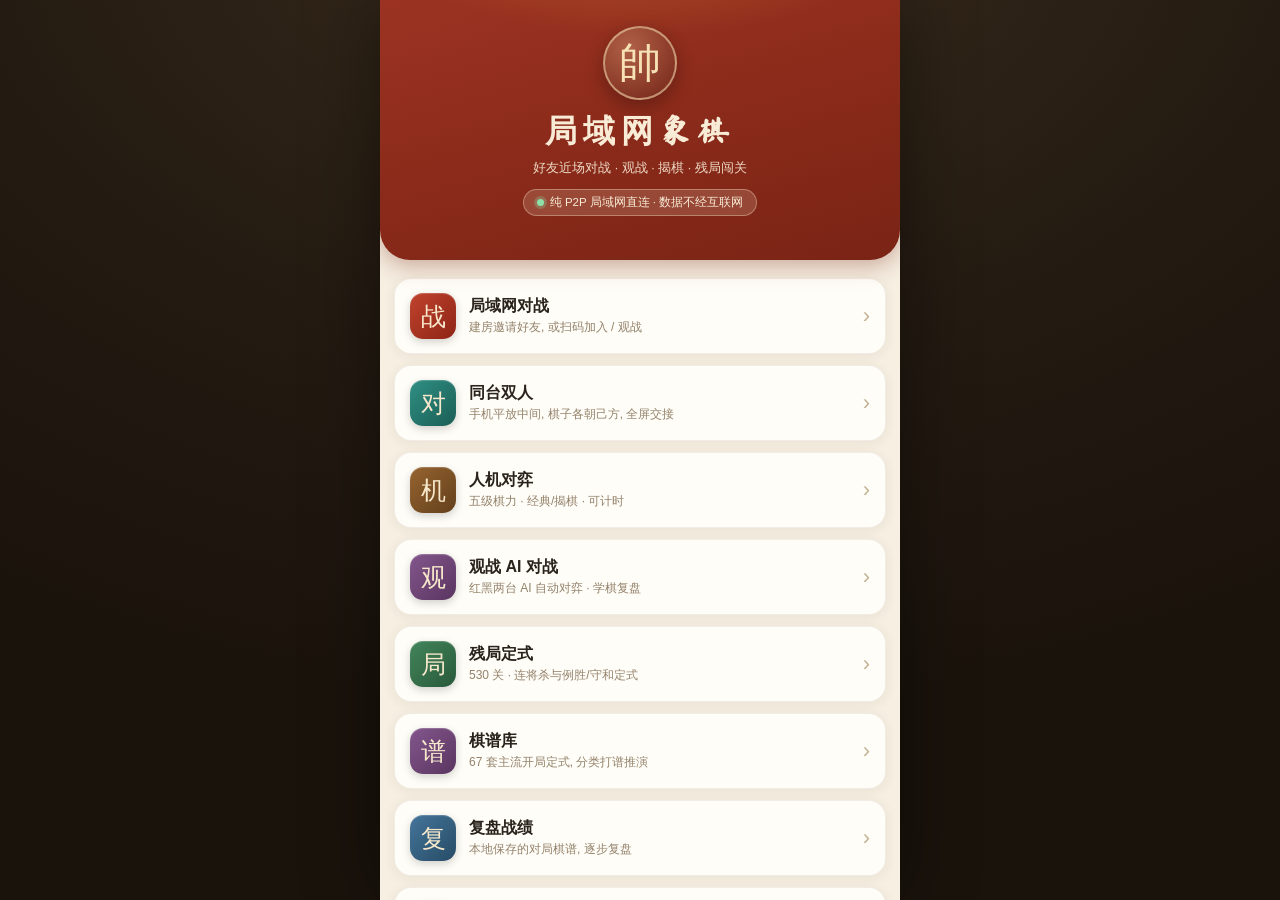
==== commit a11bbbb3: "发布构建: 数据扩充版 残局530/棋谱67; standalone 1029473B/bd5e5f57; grep三门过/真机新杀局AI演示按步将死/例胜守和视角正确/新谱可打谱/console0" ====
--- a/xiangqi-lan-standalone.html
+++ b/xiangqi-lan-standalone.html
@@ -15757,6 +15757,84 @@
   {
     id: 504, name: '双士和单马', chapter: 'endgame', type: 'draw', humanSide: 'b', drawMoves: 80, fen: '4k4/3a1a3/9/9/9/9/4N4/9/9/3K5 r', hint: '你执黑（弱方）：双士归正位、将居中路，士象连环往来走闲；单马无炮架配合，破不了双士联防，坚守40回合即和。'
   },
+  {
+    id: 505, name: '车马冷着·一', chapter: 'mate1', mate: 1, fen: '4k4/9/9/9/9/9/9/4N4/4R4/3K1C2 r', hint: '马挂角直捣九宫，将无路可走。', line: '马五进四 #'
+  },
+  {
+    id: 506, name: '沉车下二路·一', chapter: 'mate1', mate: 1, fen: '4k4/9/4P4/9/9/9/9/R8/9/3K5 r', hint: '高兵遮将门，底车沉底直插成杀。', line: '车九进七 #'
+  },
+  {
+    id: 507, name: '车占中路·一', chapter: 'mate2', mate: 2, fen: '4k4/9/9/9/9/9/9/9/R8/3K5 r', hint: '车平中路将军迫将外出，再进车下二路成困杀。', line: '车九平五 将5平6 车五进七 #'
+  },
+  {
+    id: 508, name: '铁门栓·三', chapter: 'mate2', mate: 2, fen: '4k4/9/9/9/9/9/9/R8/4C4/3K5 r', hint: '中炮镇头锁中路，底车占中再进车成杀。', line: '车九平五 将5平6 车五进六 #'
+  },
+  {
+    id: 509, name: '双兵拍门·一', chapter: 'mate2', mate: 2, fen: '4k4/9/9/4P4/4P4/9/9/9/9/3K5 r', hint: '前兵入宫将军迫将外出，再进兵贴脸成杀。', line: '前兵进一 将5平6 前兵进一 #'
+  },
+  {
+    id: 510, name: '立马车·一', chapter: 'mate2', mate: 2, fen: '4k4/9/9/9/9/9/9/4N4/4R4/3K5 r', hint: '马挂角将军迫将外出，中车沉底成立马车。', line: '马五进六 将5平6 车五进七 #'
+  },
+  {
+    id: 511, name: '车双兵·一', chapter: 'mate2', mate: 2, fen: '4k4/9/9/9/9/4P4/4P4/9/R8/3K5 r', hint: '兵遮将门，车沉底将军后平车塞心成杀。', line: '车九进七 将5平6 车九平五 #'
+  },
+  {
+    id: 512, name: '侧面虎·三', chapter: 'mate2', mate: 2, fen: '4k4/9/9/9/9/9/6N2/9/R8/3K5 r', hint: '车占中路将军，借马成侧面虎困杀。', line: '车九平五 将5平6 车五进七 #'
+  },
+  {
+    id: 513, name: '车占中路·二', chapter: 'mate2', mate: 2, fen: '4k4/4a4/9/9/9/9/9/9/R8/3K5 r', hint: '车平中路将军迫将外出，进车下二路成杀。', line: '车九平五 将5平6 车五进七 #'
+  },
+  {
+    id: 514, name: '车马·四', chapter: 'mate2', mate: 2, fen: '4k4/9/4a4/9/9/N8/9/9/9/3KR4 r', hint: '车借马威沉底将军，迫将外出后点眼成杀。', line: '车五进七 将5平6 车五进一 #'
+  },
+  {
+    id: 515, name: '车破象·一', chapter: 'mate2', mate: 2, fen: '2b1kb3/9/9/9/9/9/9/9/R8/3K5 r', hint: '车砍象心将军，迫补象后再吃成杀。', line: '车九平五 象3进5 车五进六 #'
+  },
+  {
+    id: 516, name: '车马·五', chapter: 'mate2', mate: 2, fen: '4k4/9/9/9/9/4N4/9/9/R8/3K5 r', hint: '马挂角将军迫将外出，再卧槽成杀。', line: '马五进四 将5平6 马四进六 #'
+  },
+  {
+    id: 517, name: '夹车炮·二', chapter: 'mate2', mate: 2, fen: '4k4/9/9/9/9/9/R8/4C4/9/3K5 r', hint: '车炮同线，车占中将军后炮点眼成杀。', line: '车九平五 将5平6 车五进五 #'
+  },
+  {
+    id: 518, name: '车马·六', chapter: 'mate2', mate: 2, fen: '4k4/9/9/9/9/9/N8/9/9/3K4R r', hint: '边车占中将军迫将外出，再进车成杀。', line: '车一平五 将5平6 车五进八 #'
+  },
+  {
+    id: 519, name: '马后炮·四', chapter: 'mate3', mate: 3, fen: '4k4/9/9/9/9/9/9/5N3/4C4/3K5 r', hint: '马跳将位迫将，再后马挂角做马后炮。', line: '马四进五 将5平6 马五进四 将6平5 炮五平四 #'
+  },
+  {
+    id: 520, name: '拔簧马·一', chapter: 'mate4', mate: 4, fen: '4k4/9/9/9/9/9/9/4N4/9/3K5 r', hint: '马挂角抽将迫将上楼，运马控位成杀。', line: '马五进六 将5平4 帅六平五 将4进1 马六进七 将4进1 帅五平四 #'
+  },
+  {
+    id: 521, name: '卧槽马·三', chapter: 'mate4', mate: 4, fen: '4k4/9/9/9/9/9/7N1/9/9/3K4N r', hint: '马跳卧槽迫将上楼，盘旋转挂角成杀。', line: '马二进三 将5进1 马三进二 将5退1 马二退四 将5平6 马四进六 #'
+  },
+  {
+    id: 522, name: '车兵·三', chapter: 'mate4', mate: 4, fen: '4k4/9/4a4/9/9/9/4P4/9/R8/3K5 r', hint: '车占肋道叫将，借兵运车破士点中门成杀。', line: '车九平六 将5平6 车六进六 将6平5 车六平五 将5平6 车五进一 #'
+  },
+  {
+    id: 523, name: '车吃士·二', chapter: 'mate5p', mate: 5, fen: '3ak4/3a5/9/9/9/9/9/9/R8/3K5 r', hint: '车点肋道破高士，借帅运车吃心士成杀。', line: '车九平六 后士进5 车六进七 士5进6 车六平四 士6退5 帅六平五 将5平4 车四平五 #'
+  },
+  {
+    id: 524, name: '马兵·二', chapter: 'mate5p', mate: 5, fen: '4k4/9/9/9/9/9/4N4/4P4/9/3K5 r', hint: '马跳将位迫将转侧，高兵助攻成马兵联杀。', line: '马五进三 将5平6 马三进四 将6进1 兵五进一 将6进1 马四进二 将6平5 马二进三 #'
+  },
+  {
+    id: 525, name: '挂角马·四', chapter: 'classic', mate: 7, fen: '4k4/9/3a5/9/9/4N4/9/9/9/3K5 r', hint: '古谱运马成杀：挂角迫将，借帅调整马位，盘旋成绝杀。', line: '马五进四 将5平4 马四进六 将4进1 帅六进一 将4平5 马六退四 将5进1 帅六退一 将5平6 马四进二 将6平5 马二进三 #'
+  },
+  {
+    id: 526, name: '马兵胜双士', chapter: 'endgame', type: 'win', drawMoves: 80, fen: '3aka3/9/9/9/4P4/9/9/4N4/9/3K5 r', hint: '你执红（强方）：马借帅力盘旋叫将、兵入九宫换士，双士顾此失彼，破一士即成困杀。', line: '马五进四 士4进5 马四进三 士5退4 兵五进一 士6进5 兵五进一 将5平6 帅六平五 士5进4 兵五平六 士4进5 马三进二 将6进1 兵六平五 士5退4 兵五平四'
+  },
+  {
+    id: 527, name: '马兵胜单士', chapter: 'endgame', type: 'win', drawMoves: 80, fen: '3ak4/9/9/9/4P4/9/9/4N4/9/3K5 r', hint: '你执红（强方）：马盘旋叫将、兵冲九宫换孤士，士一失即成困杀。', line: '马五进三 士4进5 马三进二 将5平6 兵五进一 将6进1 兵五进一 士5退4 马二进三 士4进5 兵五进一 将6进1 帅六平五'
+  },
+  {
+    id: 528, name: '马兵胜单象', chapter: 'endgame', type: 'win', drawMoves: 80, fen: '2b1k4/9/9/9/4P4/9/9/4N4/9/3K5 r', hint: '你执红（强方）：马盘旋叫将、兵冲九宫换孤象，象一失即成困杀。', line: '兵五进一 将5进1 马五进六 将5退1 马六进四 将5进1 马四进三 将5平6 帅六进一 象3进1 兵五进一 象1退3 马三进二 将6退1 兵五进一 象3进5 马二退三'
+  },
+  {
+    id: 529, name: '高低兵胜双士', chapter: 'endgame', type: 'win', drawMoves: 80, fen: '3aka3/9/9/9/4P4/4P4/9/9/9/3K5 r', hint: '你执红（强方）：高兵换士、低兵逼将，双士联防被各个击破即成困杀。', line: '前兵平四 士6进5 兵四平五 士5进4 前兵进一 前士退5 前兵进一 将5平6 帅六平五 将6平5 帅五平四 士5退6 前兵平四 士6进5 兵四进一 士5进4 兵五进一 后士进5 兵五进一 将5平4 兵五进一 将4进1 帅四平五 士5进6 帅五平六 将4退1 兵四平五 士6退5 兵五进一'
+  },
+  {
+    id: 530, name: '马双士和单车', chapter: 'endgame', type: 'draw', humanSide: 'b', drawMoves: 80, fen: '3aka3/9/2n6/9/9/9/9/9/R8/3K5 r', hint: '你执黑（弱方）：马在左翼护士、双士在将前联防，将马士往来走闲；单车无炮架配合，破不了马双士联防，坚守40回合即和。'
+  },
 ];
 
 /* ===== js/notation.js ===== */
@@ -16181,6 +16259,30 @@
     id: 'op63', cat: 'ancient', family: '梅花谱', name: '屏风马横车·冲中兵', book: false,
     intro: '《梅花谱》屏风马对抗。红冲中兵盘头攻中路，黑屏风马稳固阵形，演屏风马应付中炮急进中兵的经典变例。',
     moves: ["炮二平五","马8进7","马二进三","车9平8","车一平二","炮8进2","马八进七","卒7进1","兵五进一","马2进3","兵五进一"],
+    result: '红先'
+  },
+  {
+    id: 'op64', cat: 'ancient', family: '自出洞来无敌手', name: '劳字顺炮横车压马', book: false,
+    intro: '《自出洞来无敌手》"劳"字局。红顺炮横车占肋、压马过河，黑左车过河压马，演横车对直车的对攻抢先纲领。',
+    moves: ["炮二平五","炮8平5","马二进三","马8进7","车一进一","车9平8","车一平六","车8进6","车六进七","车8平7","车六平七","马2进1"],
+    result: '红先'
+  },
+  {
+    id: 'op65', cat: 'ancient', family: '橘中秘', name: '顺炮横车破直车·压马', book: false,
+    intro: '《橘中秘》顺炮横车破直车局。红起横车占肋、急进压马，黑补士跳边马，再平边炮对打，演横车急攻变例。',
+    moves: ["炮二平五","炮8平5","马二进三","马8进7","车一进一","车9平8","车一平六","士6进5","车六进七","马2进1","车九进一","炮2平4"],
+    result: '红先'
+  },
+  {
+    id: 'op66', cat: 'ancient', family: '梅花谱', name: '屏风马左马盘河·平炮兑车', book: false,
+    intro: '《梅花谱》屏风马破中炮。红右车过河压卒，黑左马盘河、飞象固防，再平炮兑车，演屏风马柔性对抗的经典变例。',
+    moves: ["炮二平五","马8进7","马二进三","卒7进1","车一平二","车9平8","车二进六","马2进3","马八进七","象3进5","兵五进一","炮8平9"],
+    result: '红先'
+  },
+  {
+    id: 'op67', cat: 'ancient', family: '金鹏十八变', name: '顺炮横车弃马·对攻', book: false,
+    intro: '《金鹏十八变》顺炮局。红横车急进压马，黑跳边马，演古谱顺炮横车对直车、对攻抢先的早期着法。',
+    moves: ["炮二平五","炮8平5","车一进一","马8进7","车一平六","车9平8","马二进三","车8进6","车六进七","马2进1","车六平八"],
     result: '红先'
   },
 ];
@@ -18279,7 +18381,7 @@
 let _w = null, _req = 0;
 // 工厂(单文件打包时此字面量被替换为 Blob 内联 worker); 复盘分析页据此另建独立 worker
 function createAiWorker() {
-  return new Worker(URL.createObjectURL(new Blob(["\n// ============================================================\n// 中国象棋规则引擎（经典模式 + 揭棋模式）\n// 坐标: x=0..8 (列, 红方视角从左到右), y=0..9 (行, y=0 黑方底线, y=9 红方底线)\n// 棋子: { id, c:'r'|'b', t:'K|A|B|N|R|C|P', hidden?:bool, orig?:type }\n//   K=帅/将 A=仕/士 B=相/象 N=马 R=车 C=炮 P=兵/卒\n//   hidden=true 为揭棋暗子, orig=初始位置对应的\"表观类型\"(决定第一步走法), t=真身\n// ESM, 同时可被浏览器与 Node 引用\n// ============================================================\n\nconst NAMES = {\n  r: { K: '帅', A: '仕', B: '相', N: '马', R: '车', C: '炮', P: '兵' },\n  b: { K: '将', A: '士', B: '象', N: '马', R: '车', C: '炮', P: '卒' }\n};\n// FEN 字母(UCCI 约定: 红大写 黑小写, b/n=象/马)\nconst FEN_T = { K: 'K', A: 'A', B: 'B', N: 'N', R: 'R', C: 'C', P: 'P' };\nconst FROM_FEN = { K: 'K', A: 'A', B: 'B', N: 'N', R: 'R', C: 'C', P: 'P' };\n\nlet PID = 1;\nconst newPiece = (c, t, extra = {}) => ({ id: PID++, c, t, ...extra });\n\nfunction mulberry32(seed) {\n  let a = seed >>> 0;\n  return function () {\n    a |= 0; a = (a + 0x6D2B79F5) | 0;\n    let t = Math.imul(a ^ (a >>> 15), 1 | a);\n    t = (t + Math.imul(t ^ (t >>> 7), 61 | t)) ^ t;\n    return ((t ^ (t >>> 14)) >>> 0) / 4294967296;\n  };\n}\nfunction shuffle(arr, rng) {\n  for (let i = arr.length - 1; i > 0; i--) {\n    const j = Math.floor(rng() * (i + 1));\n    [arr[i], arr[j]] = [arr[j], arr[i]];\n  }\n  return arr;\n}\n\nconst inBoard = (x, y) => x >= 0 && x <= 8 && y >= 0 && y <= 9;\nconst inPalace = (x, y, c) => x >= 3 && x <= 5 && (c === 'r' ? y >= 7 && y <= 9 : y >= 0 && y <= 2);\nconst ownSide = (y, c) => (c === 'r' ? y >= 5 : y <= 4);\n\n// ------------------------------------------------------------\n// 局面创建\n// ------------------------------------------------------------\nfunction createState(opts = {}) {\n  const state = {\n    jieqi: !!opts.jieqi,\n    seed: opts.seed != null ? opts.seed : (Math.random() * 4294967296) >>> 0,\n    board: Array.from({ length: 10 }, () => Array(9).fill(null)),\n    turn: 'r',\n    moves: [],            // {from,to,c,t,captured({t,hidden}|null),notation,flip,check}\n    captured: { r: [], b: [] }, // r: 红方吃掉的子; 元素 {t,hidden}\n    status: 'playing',    // playing | redwin | blackwin | draw\n    reason: '',\n    posCount: new Map(),\n    posLen: new Map(),    // positionKey -> [每次出现时的总半回合数], 用于循环周期/长将判定\n    halfNoCapture: 0,\n    perms: { r: {}, b: {} }, // 揭棋: \"x,y\" -> 真身类型 (联机时未知方为 '?')\n    checkLog: [],\n    repWarn: null,         // 循环预警: 同一局面第2次出现时 { perpetualSide: 'r'|'b'|null }(长将责任方/否则作和), 第3次由下方终局\n    initialFen: opts.fen || null,\n    initialPerms: opts.perms || null\n  };\n  if (opts.fen) parseFEN(state, opts.fen);\n  else if (state.jieqi) setupJieqi(state, opts.perms);\n  else setupClassic(state);\n  recordPosition(state);\n  return state;\n}\n\nfunction setupClassic(state) {\n  const put = (x, y, c, t) => { state.board[y][x] = newPiece(c, t); };\n  const back = ['R', 'N', 'B', 'A', 'K', 'A', 'B', 'N', 'R'];\n  for (let x = 0; x < 9; x++) {\n    put(x, 0, 'b', back[x]);\n    put(x, 9, 'r', back[x]);\n  }\n  put(1, 2, 'b', 'C'); put(7, 2, 'b', 'C');\n  put(1, 7, 'r', 'C'); put(7, 7, 'r', 'C');\n  for (const x of [0, 2, 4, 6, 8]) { put(x, 3, 'b', 'P'); put(x, 6, 'r', 'P'); }\n}\n\n// 揭棋初始布局: 将帅明置, 其余 15 子随机暗布于原位\n// injectPerms: 联机注入 {r:{\"x,y\":t|'?'}, b:{...}}; 缺省由 seed 随机生成(单机全知)\nfunction setupJieqi(state, injectPerms = null) {\n  const rng = mulberry32(state.seed);\n  const put = (x, y, c, t, hidden, orig) => {\n    state.board[y][x] = newPiece(c, t, hidden ? { hidden: true, orig } : {});\n  };\n  const backOrig = ['R', 'N', 'B', 'A', null, 'A', 'B', 'N', 'R'];\n  for (const c of ['r', 'b']) {\n    const yBack = c === 'r' ? 9 : 0;\n    const yCannon = c === 'r' ? 7 : 2;\n    const yPawn = c === 'r' ? 6 : 3;\n    put(4, yBack, c, 'K'); // 将帅明置\n    // 15 个位置及其表观类型\n    const slots = [];\n    for (let x = 0; x < 9; x++) if (x !== 4) slots.push([x, yBack, backOrig[x]]);\n    slots.push([1, yCannon, 'C'], [7, yCannon, 'C']);\n    for (const x of [0, 2, 4, 6, 8]) slots.push([x, yPawn, 'P']);\n    let bag;\n    if (injectPerms && injectPerms[c]) {\n      bag = slots.map(([x, y]) => injectPerms[c][`${x},${y}`] || '?');\n    } else {\n      // 真身袋: 仕2 相2 马2 车2 炮2 兵5\n      bag = shuffle(['A', 'A', 'B', 'B', 'N', 'N', 'R', 'R', 'C', 'C', 'P', 'P', 'P', 'P', 'P'], rng);\n    }\n    slots.forEach(([x, y, orig], i) => {\n      const t = bag[i];\n      put(x, y, c, t, true, orig);\n      state.perms[c][`${x},${y}`] = t;\n    });\n  }\n}\n\n// 生成某一方的随机真身排列(联机协商用): 返回 {\"x,y\":t}\nfunction genPerm(color, rng) {\n  const yBack = color === 'r' ? 9 : 0, yCannon = color === 'r' ? 7 : 2, yPawn = color === 'r' ? 6 : 3;\n  const backOrig = ['R', 'N', 'B', 'A', null, 'A', 'B', 'N', 'R'];\n  const slots = [];\n  for (let x = 0; x < 9; x++) if (x !== 4) slots.push(`${x},${yBack}`);\n  slots.push(`1,${yCannon}`, `7,${yCannon}`);\n  for (const x of [0, 2, 4, 6, 8]) slots.push(`${x},${yPawn}`);\n  const bag = shuffle(['A', 'A', 'B', 'B', 'N', 'N', 'R', 'R', 'C', 'C', 'P', 'P', 'P', 'P', 'P'], rng || Math.random);\n  const perm = {};\n  slots.forEach((k, i) => { perm[k] = bag[i]; });\n  return perm;\n}\n\n// ------------------------------------------------------------\n// FEN (经典局面; 暗子以 x/o 扩展并忽略真身, 仅供调试)\n// 行序 y=0..9; 红方大写 RNBAKCP, 黑小写; turn: r/b\n// ------------------------------------------------------------\nfunction toFEN(state) {\n  const rows = [];\n  for (let y = 0; y <= 9; y++) {\n    let row = '', empty = 0;\n    for (let x = 0; x <= 8; x++) {\n      const p = state.board[y][x];\n      if (!p) { empty++; continue; }\n      if (empty) { row += empty; empty = 0; }\n      if (p.hidden) { row += p.c === 'r' ? 'x' : 'o'; continue; }\n      const ch = FEN_T[p.t];\n      row += p.c === 'r' ? ch : ch.toLowerCase();\n    }\n    if (empty) row += empty;\n    rows.push(row);\n  }\n  return `${rows.join('/')} ${state.turn} - - 0 1`;\n}\n\nfunction parseFEN(state, fen) {\n  state.board = Array.from({ length: 10 }, () => Array(9).fill(null));\n  const parts = fen.trim().split(/\\s+/);\n  const rows = parts[0].split('/');\n  for (let y = 0; y < rows.length && y <= 9; y++) {\n    let x = 0;\n    for (const ch of rows[y]) {\n      if (/\\d/.test(ch)) { x += +ch; continue; }\n      if (x > 8) break;\n      if (ch === 'x' || ch === 'o') {\n        const c = ch === 'x' ? 'r' : 'b';\n        state.board[y][x] = newPiece(c, 'P', { hidden: true, orig: 'P' });\n      } else {\n        const upper = ch.toUpperCase();\n        const t = FROM_FEN[upper];\n        if (t) {\n          const c = ch === upper ? 'r' : 'b';\n          state.board[y][x] = newPiece(c, t);\n        }\n      }\n      x++;\n    }\n  }\n  state.turn = parts[1] === 'b' ? 'b' : 'r'; // w/r -> 红\n  state.posCount = new Map();\n  state.posLen = new Map();\n  state.moves = [];\n  state.captured = { r: [], b: [] };\n  return state;\n}\n\n// ------------------------------------------------------------\n// 伪走法生成\n// ------------------------------------------------------------\nfunction addRay(list, board, x, y, dirs, c, slide, capture) {\n  for (const [dx, dy] of dirs) {\n    let nx = x + dx, ny = y + dy;\n    while (inBoard(nx, ny)) {\n      const q = board[ny][nx];\n      if (!q) { list.push({ x: nx, y: ny }); }\n      else { if (q.c !== c && capture !== false) list.push({ x: nx, y: ny }); break; }\n      if (!slide) break;\n      nx += dx; ny += dy;\n    }\n  }\n}\n\n// 单个棋子的目标格(不考虑走完己方被将)\n// piece: 棋子; jieqi: 是否揭棋(明仕/明相可过河)\nfunction pieceTargets(state, piece, x, y) {\n  const board = state.board;\n  const c = piece.c;\n  const list = [];\n  // 暗子按表观类型走\"第一步\"(经典限制, 且落地即翻)\n  const t = piece.hidden ? piece.orig : piece.t;\n  const revealedJieqi = state.jieqi && !piece.hidden;\n\n  switch (t) {\n    case 'K':\n      for (const [dx, dy] of [[1, 0], [-1, 0], [0, 1], [0, -1]]) {\n        const nx = x + dx, ny = y + dy;\n        if (inPalace(nx, ny, c)) {\n          const q = board[ny][nx];\n          if (!q || q.c !== c) list.push({ x: nx, y: ny });\n        }\n      }\n      break;\n    case 'A':\n      for (const [dx, dy] of [[1, 1], [1, -1], [-1, 1], [-1, -1]]) {\n        const nx = x + dx, ny = y + dy;\n        if (!inBoard(nx, ny)) continue;\n        if (!revealedJieqi && !inPalace(nx, ny, c)) continue; // 揭棋明仕可过河\n        const q = board[ny][nx];\n        if (!q || q.c !== c) list.push({ x: nx, y: ny });\n      }\n      break;\n    case 'B':\n      for (const [dx, dy] of [[2, 2], [2, -2], [-2, 2], [-2, -2]]) {\n        const nx = x + dx, ny = y + dy;\n        if (!inBoard(nx, ny)) continue;\n        if (!revealedJieqi && !ownSide(ny, c)) continue;       // 揭棋明相可过河\n        if (board[y + dy / 2][x + dx / 2]) continue;           // 塞象眼\n        const q = board[ny][nx];\n        if (!q || q.c !== c) list.push({ x: nx, y: ny });\n      }\n      break;\n    case 'N': {\n      const legs = [\n        [0, -1, -1, -2], [0, -1, 1, -2],\n        [0, 1, -1, 2], [0, 1, 1, 2],\n        [-1, 0, -2, -1], [-1, 0, -2, 1],\n        [1, 0, 2, -1], [1, 0, 2, 1]\n      ];\n      for (const [lx, ly, dx, dy] of legs) {\n        const nx = x + dx, ny = y + dy;\n        if (!inBoard(nx, ny)) continue;\n        if (board[y + ly][x + lx]) continue;                   // 蹩马腿\n        const q = board[ny][nx];\n        if (!q || q.c !== c) list.push({ x: nx, y: ny });\n      }\n      break;\n    }\n    case 'R':\n      addRay(list, board, x, y, [[1, 0], [-1, 0], [0, 1], [0, -1]], c, true);\n      break;\n    case 'C':\n      for (const [dx, dy] of [[1, 0], [-1, 0], [0, 1], [0, -1]]) {\n        let nx = x + dx, ny = y + dy, jumped = false;\n        while (inBoard(nx, ny)) {\n          const q = board[ny][nx];\n          if (!jumped) {\n            if (!q) list.push({ x: nx, y: ny });\n            else jumped = true;\n          } else if (q) {\n            if (q.c !== c) list.push({ x: nx, y: ny });\n            break;\n          }\n          nx += dx; ny += dy;\n        }\n      }\n      break;\n    case 'P': {\n      const fwd = c === 'r' ? -1 : 1;\n      const crossed = c === 'r' ? y <= 4 : y >= 5;\n      const cand = [[0, fwd]];\n      if (crossed) cand.push([1, 0], [-1, 0]);\n      for (const [dx, dy] of cand) {\n        const nx = x + dx, ny = y + dy;\n        if (!inBoard(nx, ny)) continue;\n        const q = board[ny][nx];\n        if (!q || q.c !== c) list.push({ x: nx, y: ny });\n      }\n      break;\n    }\n  }\n  return list;\n}\n\nfunction pseudoMoves(state, c = state.turn) {\n  const out = [];\n  for (let y = 0; y <= 9; y++) for (let x = 0; x <= 8; x++) {\n    const p = state.board[y][x];\n    if (!p || p.c !== c) continue;\n    for (const tg of pieceTargets(state, p, x, y)) {\n      out.push({ from: [x, y], to: [tg.x, tg.y] });\n    }\n  }\n  return out;\n}\n\n// ------------------------------------------------------------\n// 将军判定\n// ------------------------------------------------------------\nfunction findKing(state, c) {\n  for (let y = 0; y <= 9; y++) for (let x = 0; x <= 8; x++) {\n    const p = state.board[y][x];\n    if (p && p.c === c && p.t === 'K' && !p.hidden) return [x, y];\n  }\n  return null;\n}\n\n// 格子 (tx,ty) 是否被 byColor 攻击(暗子按表观类型)\nfunction isAttacked(state, tx, ty, byColor) {\n  const board = state.board;\n  for (let y = 0; y <= 9; y++) for (let x = 0; x <= 8; x++) {\n    const p = board[y][x];\n    if (!p || p.c !== byColor) continue;\n    const tg = pieceTargets(state, p, x, y);\n    for (const g of tg) if (g.x === tx && g.y === ty) return true;\n  }\n  return false;\n}\n\n// 高性能反向攻击判定: 从目标格反推各敌子能否吃到(搜索热路径)\nfunction fastIsAttacked(state, kx, ky, by) {\n  const board = state.board;\n  const jieqi = state.jieqi;\n  const at = (x, y) => (inBoard(x, y) ? board[y][x] : null);\n  const isEnemy = (p, t) => p && p.c === by && (p.hidden ? p.orig === t : p.t === t);\n  // 1. 仕(斜邻) / 王(直邻)\n  for (const [dx, dy] of [[1, 0], [-1, 0], [0, 1], [0, -1]]) {\n    const p = at(kx + dx, ky + dy);\n    if (isEnemy(p, 'K')) return true;\n  }\n  for (const [dx, dy] of [[1, 1], [1, -1], [-1, 1], [-1, -1]]) {\n    const p = at(kx + dx, ky + dy);\n    if (isEnemy(p, 'A')) {\n      // 经典模式明仕限九宫(暗仕首步亦限九宫)\n      const ax = kx + dx, ay = ky + dy;\n      if (jieqi && !p.hidden) return true;\n      if (inPalace(ax, ay, by)) return true;\n    }\n  }\n  // 2. 象: 田字源点 + 象眼\n  for (const [dx, dy] of [[2, 2], [2, -2], [-2, 2], [-2, -2]]) {\n    const p = at(kx + dx, ky + dy);\n    if (isEnemy(p, 'B')) {\n      const ax = kx + dx, ay = ky + dy;\n      if (board[ky + dy / 2][kx + dx / 2]) continue;\n      if (jieqi && !p.hidden) return true;\n      if (ownSide(ay, by)) return true; // 经典明象不过河\n    }\n  }\n  // 3. 马: 日字源点 + 马腿 (dx,dy=将位到马源位移; 马腿紧靠马源 S+(lx,ly), 与正向 pieceTargets 同源)\n  const horseLegs = [\n    [1, 2, 0, -1], [-1, 2, 0, -1], [1, -2, 0, 1], [-1, -2, 0, 1],\n    [2, 1, -1, 0], [2, -1, -1, 0], [-2, 1, 1, 0], [-2, -1, 1, 0]\n  ];\n  for (const [dx, dy, lx, ly] of horseLegs) {\n    const p = at(kx + dx, ky + dy);\n    if (isEnemy(p, 'N') && !at(kx + dx + lx, ky + dy + ly)) return true;\n  }\n  // 4. 兵/卒 (从目标格反推兵源: 红兵向 y-1 进攻, 兵源在目标 y+1; 黑卒反之)\n  const back = by === 'r' ? 1 : -1;\n  if (isEnemy(at(kx, ky + back), 'P')) return true; // 正面直吃\n  for (const dx of [1, -1]) {\n    const p = at(kx + dx, ky);\n    if (isEnemy(p, 'P')) {\n      // 横吃要求该兵已过河(兵与目标同排, 用 ky 即兵所在行判断)\n      const crossed = by === 'r' ? ky <= 4 : ky >= 5;\n      if (crossed) return true;\n    }\n  }\n  // 5. 车/炮/王照面: 四线扫描\n  for (const [dx, dy] of [[1, 0], [-1, 0], [0, 1], [0, -1]]) {\n    let x = kx + dx, y = ky + dy, screen = null;\n    while (inBoard(x, y)) {\n      const q = board[y][x];\n      if (q) {\n        if (!screen) {\n          if (q.c === by && (q.hidden ? (q.orig === 'R') : (q.t === 'R' || q.t === 'K'))) return true;\n          screen = q; // 成为炮架\n        } else {\n          if (q.c === by && (q.hidden ? q.orig === 'C' : q.t === 'C')) return true;\n          break;\n        }\n      }\n      x += dx; y += dy;\n    }\n  }\n  return false;\n}\n\nfunction isInCheck(state, c) {\n  const kp = findKing(state, c);\n  if (!kp) return true;\n  const enemy = c === 'r' ? 'b' : 'r';\n  // 将帅照面已包含在 fastIsAttacked 的直线扫描中\n  return fastIsAttacked(state, kp[0], kp[1], enemy);\n}\n\n// 轻量走子/撤销(供合法性过滤与搜索)\nfunction doMove(state, from, to) {\n  const [fx, fy] = from, [tx, ty] = to;\n  const piece = state.board[fy][fx];\n  const cap = state.board[ty][tx];\n  state.board[ty][tx] = piece;\n  state.board[fy][fx] = null;\n  return { piece, cap, fx, fy, tx, ty };\n}\nfunction undo(state, u) {\n  state.board[u.fy][u.fx] = u.piece;\n  state.board[u.ty][u.tx] = u.cap;\n}\n\nfunction legalMoves(state, c = state.turn) {\n  const out = [];\n  for (const m of pseudoMoves(state, c)) {\n    const u = doMove(state, m.from, m.to);\n    if (!isInCheck(state, c)) out.push(m);\n    undo(state, u);\n  }\n  return out;\n}\n\nfunction legalTargetsFrom(state, x, y) {\n  const p = state.board[y][x];\n  if (!p || p.c !== state.turn) return [];\n  const out = [];\n  for (const tg of pieceTargets(state, p, x, y)) {\n    const u = doMove(state, [x, y], [tg.x, tg.y]);\n    if (!isInCheck(state, p.c)) out.push([tg.x, tg.y]);\n    undo(state, u);\n  }\n  return out;\n}\n\n// ------------------------------------------------------------\n// 中文记谱 (红: 汉字数字, 黑: 阿拉伯数字)\n// ------------------------------------------------------------\nconst CN = { 1: '一', 2: '二', 3: '三', 4: '四', 5: '五', 6: '六', 7: '七', 8: '八', 9: '九' };\nfunction road(c, x) { return c === 'r' ? 9 - x : x + 1; } // 路数 1..9\nfunction num(c, n) { return c === 'r' ? CN[n] : String(n); }\n\nfunction moveNotation(state, from, to) {\n  const [fx, fy] = from, [tx, ty] = to;\n  const p = state.board[fy][fx];\n  const c = p.c;\n  const t = p.hidden ? p.orig : p.t;\n  const name = NAMES[c][t];\n  const sameCol = [];\n  for (let y = 0; y <= 9; y++) {\n    const q = state.board[y][fx];\n    if (q && q.c === c && (q.hidden ? q.orig : q.t) === t) sameCol.push(q);\n  }\n  let head;\n  if (sameCol.length === 2) {\n    // 前/后 (以该方前进方向排序)\n    const ys = sameCol.map(q => { for (let yy = 0; yy <= 9; yy++) if (state.board[yy][fx] === q) return yy; });\n    const forwardY = c === 'r' ? Math.min(...ys) : Math.max(...ys);\n    head = (fy === forwardY ? '前' : '后') + name;\n  } else head = name + num(c, road(c, fx));\n\n  const fwd = c === 'r' ? -1 : 1;\n  let action, tail;\n  if (ty === fy) { action = '平'; tail = num(c, road(c, tx)); }\n  else action = (ty - fy) * fwd > 0 ? '进' : '退';\n  if (action !== '平') {\n    if (t === 'R' || t === 'C' || t === 'P' || fx === tx) tail = num(c, Math.abs(ty - fy));\n    else tail = num(c, road(c, tx)); // 斜走子(马/仕/相)记目标列; 将/帅竖线直走进退记步数\n  }\n  return head + action + tail;\n}\n\n// ------------------------------------------------------------\n// 正式走子 (含揭棋翻开/终局判定/重复局面/记谱)\n// ------------------------------------------------------------\n// 导出供外部(悔棋往返自测/复盘)比对局面指纹; 不改变任何规则\nfunction positionKey(state) {\n  let k = state.turn;\n  for (let y = 0; y <= 9; y++) for (let x = 0; x <= 8; x++) {\n    const p = state.board[y][x];\n    if (p) k += `/${x},${y},${p.c}${p.hidden ? '~' + p.orig : p.t}`;\n  }\n  return k;\n}\nfunction recordPosition(state) {\n  const k = positionKey(state);\n  state.posCount.set(k, (state.posCount.get(k) || 0) + 1);\n  // 记录该局面每次出现时的总半回合数, 用于推算循环周期长度(长将判定按周期切片)\n  const arr = state.posLen.get(k) || [];\n  arr.push(state.moves.length);\n  state.posLen.set(k, arr);\n}\n\n// 依据最近一个完整循环周期内的将军记录, 判断是否一方\"长将\"(循环中该方每一着都是将军)。\n// 红方走子后将军记录为 'b'(黑被将), 黑方走子后将军记录为 'r'; 返回长将责任方或 null。\nfunction cyclePerpetual(state) {\n  const k = positionKey(state);\n  const lens = state.posLen.get(k) || [];\n  if (lens.length < 2) return null;\n  const ply = lens[lens.length - 1] - lens[lens.length - 2]; // 最近周期半回合数(常见 4, 亦可能 6)\n  if (ply < 4 || ply % 2 !== 0) return null;\n  const cyc = state.checkLog.slice(-ply);\n  const half = ply / 2; // 周期内每方着法数\n  const redChecks = cyc.filter(c => c === 'b').length;\n  const blackChecks = cyc.filter(c => c === 'r').length;\n  if (redChecks === half) return 'r';\n  if (blackChecks === half) return 'b';\n  return null;\n}\n\n// 暗子移动落地翻开; revealT: 联机时由对方揭示的真身(己方未知时)\nfunction revealAfterMove(u, revealT) {\n  if (!u.piece.hidden) return null;\n  if (revealT) u.piece.t = revealT;\n  u.piece.hidden = false;\n  u.piece.orig = undefined;\n  return { pos: [u.tx, u.ty], t: u.piece.t };\n}\n\n// 执行走子(不校验合法性, 调用方应先用 legalTargetsFrom 校验)\n// opts.silent: 不更新终局(搜索用); opts.revealT: 暗子翻开真身(联机协商)\nfunction applyMove(state, from, to, opts = {}) {\n  const [fx, fy] = from, [tx, ty] = to;\n  const piece = state.board[fy][fx];\n  const notation = moveNotation(state, from, to);\n  const cap = state.board[ty][tx];\n  state.board[ty][tx] = piece;\n  state.board[fy][fx] = null;\n\n  const reveal = revealAfterMove({ piece, fx, fy, tx, ty }, opts.revealT);\n  const move = {\n    from, to, c: piece.c, t: piece.t,\n    captured: cap ? { c: cap.c, t: cap.t, hidden: !!cap.hidden, pos: [tx, ty] } : null,\n    reveal, notation, flip: !!reveal\n  };\n  if (cap) {\n    state.captured[piece.c].push({ t: cap.t, hidden: !!cap.hidden });\n    state.halfNoCapture = 0;\n  } else state.halfNoCapture++;\n  state.moves.push(move);\n  state.turn = state.turn === 'r' ? 'b' : 'r';\n\n  if (!opts.silent) {\n    const check = isInCheck(state, state.turn);\n    move.check = check;\n    state.checkLog.push(check ? state.turn : null);\n    recordPosition(state);\n    evaluateEnd(state, move);\n  }\n  return move;\n}\n\nfunction evaluateEnd(state, move) {\n  // 1. 无棋可走: 将死(被将军)或困毙(未被将军) -> 走子方胜(中国象棋困毙判负)\n  const moves = legalMoves(state, state.turn);\n  if (moves.length === 0) {\n    const checked = isInCheck(state, state.turn);\n    state.status = state.turn === 'r' ? 'blackwin' : 'redwin';\n    state.reason = checked ? 'checkmate' : 'stalemate';\n    return;\n  }\n  // 2. 重复局面: 同一局面出现 3 次终局(同一方连续长将则长将方判负, 否则和棋);\n  //    第 2 次出现先置循环预警 repWarn(不终局), 供真人对战提醒变招、人机/残局预告判和。\n  const k = positionKey(state);\n  const repCount = state.posCount.get(k) || 0;\n  if (repCount >= 3) {\n    const perpetual = cyclePerpetual(state);\n    if (perpetual) {\n      // 长将方判负: perpetual 为长将方颜色, 胜判给对方\n      state.status = perpetual === 'r' ? 'blackwin' : 'redwin'; state.reason = 'perpetual';\n    }\n    else { state.status = 'draw'; state.reason = 'repetition'; }\n    state.repWarn = null;\n    return;\n  }\n  // 第 2 次出现: 给出循环预警(按周期判定是否长将), 不终局\n  if (repCount === 2) state.repWarn = { perpetualSide: cyclePerpetual(state) };\n  else if (state.repWarn) state.repWarn = null; // 已主动变招脱离循环, 解除预警\n  // 3. 揭棋: 40 回合(80 半回合)无吃子判和\n  if (state.jieqi && state.halfNoCapture >= 80) {\n    state.status = 'draw'; state.reason = 'nocapture';\n  }\n}\n\n// ------------------------------------------------------------\n// 悔棋: 从初始局面重建并重放(重复计数/记谱/暗子状态完全一致)\n// 联机悔棋通常 n=2 (双方各一手)\n// ------------------------------------------------------------\nfunction undoMoves(state, n = 1, fullMoves = null) {\n  const all = (fullMoves || state.moves).slice();\n  const remain = Math.max(0, all.length - n);\n  const fresh = createState({\n    jieqi: state.jieqi, seed: state.seed,\n    fen: state.initialFen, perms: state.initialPerms\n  });\n  state.board = fresh.board; state.perms = fresh.perms;\n  state.posCount = fresh.posCount; state.posLen = fresh.posLen; state.checkLog = fresh.checkLog;\n  state.repWarn = null;\n  state.halfNoCapture = 0;\n  state.captured = { r: [], b: [] };\n  state.moves = [];\n  state.turn = fresh.turn;\n  state.status = 'playing'; state.reason = '';\n  for (let i = 0; i < remain; i++) {\n    const m = all[i];\n    applyMove(state, m.from, m.to, { revealT: m.reveal ? m.reveal.t : null });\n  }\n  return all.slice(remain);\n}\nfunction undoLastMove(state) {\n  if (!state.moves.length) return null;\n  return undoMoves(state, 1)[0];\n}\n\n// 克隆(从初始局面重放)\nfunction cloneState(state) {\n  const s = createState({\n    jieqi: state.jieqi, seed: state.seed,\n    fen: state.initialFen, perms: state.initialPerms\n  });\n  for (const m of state.moves) applyMove(s, m.from, m.to, { revealT: m.reveal ? m.reveal.t : null });\n  return s;\n}\n\n// 序列化/反序列化(联机权威同步与复盘)\nfunction serialize(state) {\n  const b = [];\n  for (let y = 0; y <= 9; y++) for (let x = 0; x <= 8; x++) {\n    const p = state.board[y][x];\n    if (p) b.push([x, y, p.c, p.t, p.hidden ? p.orig : 0]);\n  }\n  return {\n    jieqi: state.jieqi, seed: state.seed, turn: state.turn, status: state.status, reason: state.reason,\n    half: state.halfNoCapture, pieces: b,\n    moves: state.moves, captured: state.captured,\n    initialFen: state.initialFen, initialPerms: state.initialPerms\n  };\n}\nfunction restore(data) {\n  // 从初始局面重放, 保证计数/将军状态/暗子翻开状态一致\n  const s = createState({\n    jieqi: data.jieqi, seed: data.seed,\n    fen: data.initialFen, perms: data.initialPerms\n  });\n  for (const m of (data.moves || [])) {\n    applyMove(s, m.from, m.to, { revealT: m.reveal ? m.reveal.t : null });\n  }\n  // 以权威快照中的状态为准(含超时/认输等非引擎终局)\n  s.status = data.status;\n  s.reason = data.reason;\n  return s;\n}\n\n// 工具: 统计棋子\nfunction countPieces(state) {\n  const n = { r: {}, b: {} };\n  for (let y = 0; y <= 9; y++) for (let x = 0; x <= 8; x++) {\n    const p = state.board[y][x];\n    if (p && !p.hidden) { n[p.c][p.t] = (n[p.c][p.t] || 0) + 1; }\n  }\n  return n;\n}\n\n/* ===== js/notation.js ===== */\n// ============================================================\n// 中文棋谱解析: 中文记谱(如\"炮二平五\"\"前马退三\"\"兵七进一\") → 着法坐标\n// 原理: 枚举当前局面全部合法着法, 用 engine.moveNotation 重新生成谱名比对,\n//       与记谱器严格互逆, 天然处理\"前/后\"同名子、斜行子目标列等歧义。\n// ============================================================\n\n\nconst CN_NUM = { '一': 1, '二': 2, '三': 3, '四': 4, '五': 5, '六': 6, '七': 7, '八': 8, '九': 9,\n  '１': 1, '２': 2, '３': 3, '４': 4, '５': 5, '６': 6, '７': 7, '８': 8, '９': 9 };\n\n// 归一化: 去空白/标点, 中文(全角)数字转阿拉伯\nfunction canon(text) {\n  return String(text).replace(/[\\s\\.。,，・·-]/g, '').replace(/[一二三四五六七八九１-９]/g, ch =>\n    /[１-９]/.test(ch) ? String(ch.charCodeAt(0) - 0xff10) : String(CN_NUM[ch]));\n}\n\n// 在当前局面解析一条谱着, 返回 {from,to} 或 null(无匹配/不合法)\nfunction parseMove(state, text) {\n  const want = canon(text);\n  for (const m of legalMoves(state, state.turn)) {\n    if (canon(moveNotation(state, m.from, m.to)) === want) return m;\n  }\n  return null;\n}\n\n// 解析并执行一条谱着; 失败返回 null 且不修改 state\nfunction applyNotation(state, text) {\n  const m = parseMove(state, text);\n  if (!m) return null;\n  return applyMove(state, m.from, m.to);\n}\n\n// 逐步解析一整盘谱; 返回 { moves:[{text,from,to,notation}], ok, errorIndex }\n// 任一着法非法即中止, 已走的着法保留在 state 上\nfunction playLine(state, texts) {\n  const moves = [];\n  for (let i = 0; i < texts.length; i++) {\n    const text = texts[i];\n    const m = parseMove(state, text);\n    if (!m) return { moves, ok: false, errorIndex: i, errorText: text };\n    const rec = applyMove(state, m.from, m.to);\n    moves.push({ text, from: m.from, to: m.to, notation: rec.notation });\n  }\n  return { moves, ok: true, errorIndex: -1 };\n}\n\n/* ===== js/openings.js ===== */\n// ============================================================\n// 开局棋谱库: 覆盖当代主流布局体系的标准主干(定式着法)\n// cat: pao=中炮类(红炮二平五起手)  soft=散手/柔性布局\n// moves: 中文谱着, 红黑交替; 红方用汉字数字, 黑方用阿拉伯数字\n// ============================================================\n\n\nconst OPENING_CATEGORIES = [\n  { id: 'pao', name: '中炮对垒', desc: '红方炮二平五当头炮，进攻性最强的主流体系' },\n  { id: 'soft', name: '散手布局', desc: '仙人指路、飞相、过宫炮等以静制动的柔性开局' }\n,\n  { id: 'ancient', name: '古谱全局', desc: '《橘中秘》《梅花谱》《自出洞来无敌手》等公版古谱全盘名局, 按谱打谱推演' },\n  { id: 'famous', name: '名局鉴赏', desc: '七星聚会等经典江湖排局·四大名局, 多为变化繁复的著名和局, 供鉴赏打谱, 非限时必胜关' }\n];\n\n\nconst OPENINGS = [\n  {\n    id: 'op1', cat: 'pao', family: '顺炮', name: '顺炮横车对直车',\n    intro: '双方同架中炮为“顺炮”，属对攻最激烈的古谱布局；红起横车过宫占肋，黑出直车过河，各攻一侧。',\n    moves: ['炮二平五', '炮8平5', '马二进三', '马8进7', '车一进一', '车9平8', '车一平六', '车8进6']\n  },\n  {\n    id: 'op2', cat: 'pao', family: '屏风马', name: '中炮对屏风马进7卒',\n    intro: '黑双马正起、状如屏风，是对抗中炮最稳健、变化最庞大的体系，当代大赛出现率最高。',\n    moves: ['炮二平五', '马8进7', '马二进三', '马2进3', '车一平二', '车9平8', '兵七进一', '卒7进1', '马八进七', '象3进5']\n  },\n  {\n    id: 'op3', cat: 'pao', family: '屏风马', name: '中炮过河车对平炮兑车',\n    intro: '红车过河压境，黑平边炮兑车简化，是屏风马防御的经典程式，由此可入五六炮、五九炮等大阵。',\n    moves: ['炮二平五', '马8进7', '马二进三', '马2进3', '车一平二', '车9平8', '兵七进一', '卒7进1', '车二进六', '炮8平9', '车二平三', '炮9退1']\n  },\n  {\n    id: 'op4', cat: 'pao', family: '五六炮', name: '五六炮对屏风马',\n    intro: '红左炮平到六路士角（五、六两炮），阵型工整，可亮车、可封压，攻守兼备。',\n    moves: ['炮二平五', '马8进7', '马二进三', '马2进3', '车一平二', '车9平8', '炮八平六', '卒3进1', '马八进七', '车1平2']\n  },\n  {\n    id: 'op5', cat: 'pao', family: '五七炮', name: '五七炮进三兵对屏风马',\n    intro: '红左炮平七路遥控黑3路马卒，配合边马与三兵，是讲究子力协调的经典进攻部署。',\n    moves: ['炮二平五', '马8进7', '马二进三', '马2进3', '车一平二', '车9平8', '兵三进一', '卒3进1', '马八进九', '卒1进1', '炮八平七']\n  },\n  {\n    id: 'op6', cat: 'pao', family: '五八炮', name: '五八炮进三兵对屏风马',\n    intro: '红左炮直接过河（炮八进四），压马、打卒、瞄象，与右翼车炮呼应，攻势含蓄而持久。',\n    moves: ['炮二平五', '马8进7', '马二进三', '马2进3', '车一平二', '车9平8', '兵三进一', '卒3进1', '马八进九', '象7进5', '炮八进四']\n  },\n  {\n    id: 'op7', cat: 'pao', family: '盘头马', name: '中炮盘头马对屏风马',\n    intro: '红连跳中马、连冲中兵，以中路强攻突破，是破屏风马最直接的攻法之一。',\n    moves: ['炮二平五', '马8进7', '马二进三', '马2进3', '马八进七', '卒7进1', '兵五进一', '士4进5', '马七进五', '象3进5', '兵五进一', '卒5进1']\n  },\n  {\n    id: 'op8', cat: 'pao', family: '反宫马', name: '中炮对反宫马',\n    intro: '黑双马正起、士角夹一炮（炮8平6），亦称“夹炮屏风”，兼具屏风马之稳与士角炮之韧。',\n    moves: ['炮二平五', '马2进3', '马二进三', '炮8平6', '兵三进一', '马8进7', '车一平二', '车9进1']\n  },\n  {\n    id: 'op9', cat: 'pao', family: '单提马', name: '中炮对单提马',\n    intro: '黑一马正起、一马跳边，阵势轻灵；红方多以中炮盘头马或五七炮展开中路攻势。',\n    moves: ['炮二平五', '马2进3', '马二进三', '马8进9', '车一平二', '车9平8', '兵七进一', '象3进5']\n  },\n  {\n    id: 'op10', cat: 'pao', family: '列手炮', name: '小列手炮',\n    intro: '黑以右炮架中，与红中炮隔河相对（列炮），双方各攻一翼，是与顺炮齐名的对攻布局。',\n    moves: ['炮二平五', '炮2平5', '马二进三', '马8进9', '车一平二', '车9平8', '兵七进一', '马2进3']\n  },\n  {\n    id: 'op11', cat: 'soft', family: '仙人指路', name: '仙人指路对兵局',\n    intro: '红首着挺七路兵，投石问路，故称“仙人指路”；黑对挺7卒形成“对兵局”，较量中残功力。',\n    moves: ['兵七进一', '卒7进1', '马八进七', '马8进7', '相三进五', '车9平8', '马二进三', '卒3进1']\n  },\n  {\n    id: 'op12', cat: 'soft', family: '仙人指路', name: '仙人指路对卒底炮',\n    intro: '黑炮2平3吊在红七路兵底（卒底炮），针对性极强，是仙人指路最尖锐的应法，红还架中炮对攻。',\n    moves: ['兵七进一', '炮2平3', '炮二平五', '象3进5', '马二进三', '卒3进1', '车一平二', '卒3进1']\n  },\n  {\n    id: 'op13', cat: 'soft', family: '飞相局', name: '飞相局对过宫炮',\n    intro: '红飞相巩固中路、后发制人；黑左炮过宫占士角，伺机反击，是典型的内功散手较量。',\n    moves: ['相三进五', '炮8平4', '马二进三', '马8进7', '兵三进一', '车9平8', '车一平二', '卒7进1']\n  },\n  {\n    id: 'op14', cat: 'soft', family: '过宫炮', name: '过宫炮对左中炮',\n    intro: '红首着炮二平六过宫占肋，子力集中一侧、利于攻守转换；黑还架中炮以攻制攻。',\n    moves: ['炮二平六', '炮8平5', '马二进三', '马8进7', '车一平二', '车9进1', '兵七进一', '卒7进1']\n  },\n  {\n    id: 'op15', cat: 'soft', family: '起马局', name: '起马局',\n    intro: '红首着跳正马，先固己阵、观敌动静，是含蓄多变的散手起手；黑挺卒制马后双方徐图进取。',\n    moves: ['马二进三', '卒7进1', '兵七进一', '马8进7', '马八进七', '马2进3', '相三进五', '象7进5']\n  },\n  {\n    id: 'op16', cat: 'soft', family: '士角炮', name: '士角炮对右中炮',\n    intro: '红炮二平四立士角，可演反宫马、过宫炮等多种阵形；黑炮2平5架中，以刚制柔。',\n    moves: ['炮二平四', '炮2平5', '马八进七', '马2进3', '马二进三', '马8进7', '车九平八', '车1平2']\n  },\n  // ---- 中炮体系(红左炮起手 / 黑方应法丰富分支) ----\n  {\n    id: 'op17', cat: 'pao', family: '屏风马', name: '左炮中盘对屏风马进7卒', w: 2,\n    intro: '红以左炮架中（炮八平五），与右炮起手互为镜像，黑补右屏风马应对，方向相反、同理。',\n    moves: ['炮八平五', '马2进3', '马八进七', '马8进7', '车九平八', '车1平2', '兵三进一', '卒7进1', '马二进三', '象3进5']\n  },\n  {\n    id: 'op18', cat: 'pao', family: '顺炮', name: '顺炮直车对横车', w: 2,\n    intro: '顺炮对攻中红出直车压过河，黑起横车过宫占肋，与横车局方向互换，仍是两翼对攻。',\n    moves: ['炮二平五', '炮8平5', '马二进三', '马8进7', '车一平二', '车9进1', '车二进六', '车9平4']\n  },\n  {\n    id: 'op19', cat: 'pao', family: '列手炮', name: '大列手炮', w: 2,\n    intro: '黑还架右中炮且双马正起（大列炮），双方各出直车、针锋相对，是最激烈的对攻布局之一。',\n    moves: ['炮二平五', '炮2平5', '马八进七', '马2进3', '马二进三', '马8进7', '车九平八', '车1平2']\n  },\n  {\n    id: 'op20', cat: 'pao', family: '半途列炮', name: '半途列炮', w: 2,\n    intro: '黑先跳左马、出直车，再补右炮架中（半途转列炮），着法含蓄，避免红方过早亮出先手。',\n    moves: ['炮二平五', '马8进7', '马二进三', '车9平8', '车一平二', '炮8进4', '兵七进一', '炮2平5']\n  },\n  {\n    id: 'op21', cat: 'pao', family: '屏风马', name: '中炮对左马盘河', w: 2,\n    intro: '黑挺7卒后左马盘河（马7进6），伺机踏三兵或胁车，是屏风马体系中主动求战的分支。',\n    moves: ['炮二平五', '马8进7', '马二进三', '马2进3', '车一平二', '车9平8', '兵七进一', '卒7进1', '马八进七', '马7进6']\n  },\n  {\n    id: 'op22', cat: 'pao', family: '屏风马', name: '中炮横车七路马对屏风马', w: 1,\n    intro: '红起横车、挺七兵、左马正起，子力舒展后再谋中路，是稳步推进的屏风马攻法。',\n    moves: ['炮二平五', '马8进7', '马二进三', '马2进3', '兵七进一', '车9平8', '马八进七', '象3进5', '车一进一', '卒7进1']\n  },\n  {\n    id: 'op23', cat: 'pao', family: '单提马', name: '左炮中盘对右单提马', w: 1,\n    intro: '红左炮起手，黑一马正起一马跳边成单提马，以柔应对、伺机反击。',\n    moves: ['炮八平五', '马2进3', '马八进七', '马8进9', '车九平八', '车1平2', '兵七进一', '象3进5']\n  },\n  // ---- 散手体系镜像 / 冷门首着 ----\n  {\n    id: 'op24', cat: 'soft', family: '仙人指路', name: '对兵局(红挺三兵)', w: 2,\n    intro: '红首着挺三路兵（兵三进一），黑对挺7卒，与挺七兵互为镜像，同样较量中残功力。',\n    moves: ['兵三进一', '卒7进1', '马二进三', '马8进7', '相三进五', '车9平8', '马八进七', '卒3进1']\n  },\n  {\n    id: 'op25', cat: 'soft', family: '仙人指路', name: '仙人指路对飞右象', w: 1,\n    intro: '黑以飞右象应仙人指路，先固中路再图出动，是柔性的对垒选择。',\n    moves: ['兵七进一', '马8进7', '马八进七', '卒7进1', '相三进五', '象3进5', '马二进三', '车9进1']\n  },\n  {\n    id: 'op26', cat: 'soft', family: '飞相局', name: '飞左相对右过宫炮', w: 1,\n    intro: '红飞左相（相七进五），黑右炮过宫占士角，方向与飞右相对过宫炮相反。',\n    moves: ['相七进五', '炮2平4', '马八进七', '马2进3', '兵七进一', '车1平2', '车九平八', '卒7进1']\n  },\n  {\n    id: 'op27', cat: 'soft', family: '起马局', name: '起马局(左马)', w: 1,\n    intro: '红左马正起（马八进七）观敌动静，黑挺卒制马，双方徐图进取。',\n    moves: ['马八进七', '卒7进1', '兵七进一', '马8进7', '马二进三', '马2进3', '相三进五', '象7进5']\n  },\n  {\n    id: 'op28', cat: 'soft', family: '过宫炮', name: '左过宫炮对右中炮', w: 1,\n    intro: '红左炮过宫（炮八平四）占肋，子力集中于右翼；黑还架右中炮以攻制攻。',\n    moves: ['炮八平四', '炮2平5', '马八进七', '马2进3', '车九平八', '车1进1', '兵七进一', '卒7进1']\n  },\n  {\n    id: 'op29', cat: 'soft', family: '敛炮', name: '敛炮(炮八平七)对左马', w: 1,\n    intro: '红炮平七路暗瞄黑3路马卒（敛炮），阵势含蓄；黑跳左马、出直车稳健应对。',\n    moves: ['炮八平七', '马8进7', '马二进三', '车9平8', '车一平二', '炮8平9']\n  },\n  {\n    id: 'op30', cat: 'soft', family: '金钩炮', name: '金钩炮(炮二平三)对左马', w: 1,\n    intro: '红炮二平三步兵线（金钩炮），伏打3路线；黑跳左马出直车、平边炮亮车应对。',\n    moves: ['炮二平三', '马8进7', '马八进七', '车9平8', '车九平八', '炮8平9']\n  },\n  {\n    id: 'op31', cat: 'soft', family: '士角炮', name: '士角炮对左中炮', w: 1,\n    intro: '红左炮立士角（炮八平六），黑还架左中炮，与炮二平四应右中炮互为镜像。',\n    moves: ['炮八平六', '炮8平5', '马二进三', '马8进7', '马八进七', '马2进3', '车一平二', '车9平8']\n  },\n  {\n    id: 'op32', cat: 'pao', family: '五七炮', name: '五七炮进七兵对屏风马', w: 1,\n    intro: '红炮八平七遥控黑3路马，进七兵、跳边马，是五七炮体系的又一主线。',\n    moves: ['炮二平五', '马8进7', '马二进三', '马2进3', '车一平二', '车9平8', '兵七进一', '卒7进1', '马八进七', '象3进5', '炮八进二']\n  }\n,\n  {\n    id: 'op33', cat: 'ancient', family: '橘中秘', name: '弃马十三着', book: false,\n    intro: '《橘中秘》得先顺炮横车破直车弃马局，又名“弃马十三着”。红第六着车九进一故意弃马，黑炮2进7打马中计；红连弃双马、中路炮打卒，以重炮杀形入局，十三着成杀。',\n    moves: ['炮二平五', '炮8平5', '马二进三', '马8进7', '车一进一', '车9平8', '车一平六', '车8进6', '车六进七', '马2进1', '车九进一', '炮2进7', '炮八进五', '马7退8', '炮五进四', '士6进5', '车九平六', '将5平6', '前车进一', '士5退4', '车六平四', '炮5平6', '车四进六', '将6平5', '炮八平五'],\n    result: '红胜'\n  },\n  {\n    id: 'op34', cat: 'ancient', family: '梅花谱', name: '屏风马破当头炮·巡河车去卒局', book: false,\n    intro: '清王再越《梅花谱》屏风马破当头炮第一局。红巡河车去卒，黑退炮打车、跃马挂角连续抢先，末着车6退3抽得红大车；谱至此黑多车占绝对攻势，定胜（非即时成杀），演示后手屏风马“以柔克刚”破中炮的纲领。',\n    moves: ['炮二平五', '马8进7', '马二进三', '卒3进1', '车一平二', '车9平8', '车二进四', '马2进3', '兵七进一', '卒3进1', '车二平七', '卒7进1', '炮八平七', '马3进2', '车七进一', '炮8进2', '车七平三', '马2进4', '车三进二', '象3进5', '车三退三', '马4进2', '马八进九', '马2进4', '帅五进一', '炮8平4', '帅五平四', '炮2进6', '车九平八', '车1进1', '车三平四', '车8进8', '帅四进一', '马4进5', '炮五退一', '车8平6', '帅四平五', '车6退3'],\n    result: '黑胜'\n  },\n  {\n    id: 'op35', cat: 'ancient', family: '自出洞来无敌手', name: '自字信手炮·第一局', book: false,\n    intro: '《自出洞来无敌手》自字信手炮局。红左炮横车过宫，弃马抢攻，中炮镇头后车炮联攻，以沉底炮成杀，全谱着力研究炮的用法。',\n    moves: ['炮八平五', '炮2平5', '马八进七', '马2进3', '车九进一', '车1平2', '车九平四', '士6进5', '车四进七', '马8进9', '兵三进一', '车2进6', '马二进三', '车2平3', '马三进四', '卒3进1', '兵一进一', '卒3进1', '兵一进一', '卒9进1', '车一进五', '卒3平4', '车四平二', '炮8平7', '马四进五', '马3进5', '炮五进四', '车3进1', '车一进二', '车9进2', '车二平五', '士4进5', '炮二进七'],\n    result: '红胜'\n  },\n  {\n    id: 'op36', cat: 'ancient', family: '自出洞来无敌手', name: '出字列手炮·第一局', book: false,\n    intro: '《自出洞来无敌手》出字列手炮局。红边马跃马过河、弃车破士，肋车切入抽将，连续照将做杀，是斗炮局速杀的代表。',\n    moves: ['炮八平五', '炮8平5', '马八进七', '马2进1', '车九平八', '车1平2', '车八进四', '马8进7', '马二进一', '车9平8', '车一平二', '车8进4', '兵一进一', '卒1进1', '马一进二', '马1进2', '车八平四', '车8平4', '马二进四', '卒7进1', '马四进三', '炮2平7', '炮五进四', '士4进5', '炮二进七', '将5平4', '车二进八', '车2进1', '车二平五', '车2平5', '车四进五', '车5退1', '车四平五', '将4进1', '车五平六'],\n    result: '红胜'\n  },\n  {\n    id: 'op37', cat: 'ancient', family: '自出洞来无敌手', name: '自字信手炮·第二局', book: false,\n    intro: '《自出洞来无敌手》自字信手炮第二局。红左马过河挂角，弃车砍士引离，再以马后炮重炮成杀，是“弃双车、运炮如神”的经典短局。',\n    moves: ['炮八平五', '炮2平5', '马八进七', '马2进3', '车九进一', '车1平2', '车九平四', '士6进5', '车四进七', '马8进9', '兵三进一', '车2进6', '马二进三', '车2平3', '马三进四', '卒3进1', '马四进三', '炮8平6', '马三进二', '炮6平8', '车一进一', '卒3进1', '车一平八', '车9进1', '车八进七', '卒3平4', '车四进一', '士5退6', '马二退四', '车9平6', '车八平四', '士4进5', '车四进一', '将5平6', '炮二平四'],\n    result: '红胜'\n  },\n  {\n    id: 'op38', cat: 'ancient', family: '自出洞来无敌手', name: '出字列手炮·第二局', book: false,\n    intro: '《自出洞来无敌手》出字列手炮第二局。红边马扑槽、沉炮打将弃马，右车沉底抽将，借将车扫象做杀，演列手炮对攻中的弃子杀法。',\n    moves: ['炮八平五', '炮8平5', '马八进七', '马2进1', '车九平八', '车1平2', '车八进四', '马8进7', '马二进一', '车9平8', '车一平二', '车8进4', '兵一进一', '卒1进1', '马一进二', '马1进2', '车八平四', '车8平4', '马二进三', '马2进3', '炮二进七', '马7退8', '炮五进四', '士4进5', '车四进五', '将5平6', '车二进九', '炮5平7', '车二平三', '将6进1', '车三退二', '象3进5', '车三平二', '将6退1', '车二进二', '象5退7', '车二平三'],\n    result: '红胜'\n  },\n  {\n    id: 'op39', cat: 'ancient', family: '自出洞来无敌手', name: '出字列手炮·第五局', book: false,\n    intro: '《自出洞来无敌手》出字列手炮第五局。红急点左车、弃炮沉底，中炮镇头后双车错切入，连续照将破士；谱至车六进一，红多子占势、黑城已破，胜局已定。',\n    moves: ['炮八平五', '炮8平5', '马八进七', '马2进1', '车九平八', '炮2平4', '车八进八', '马8进7', '兵三进一', '车9平8', '马二进三', '车8进6', '车一平二', '车8平7', '炮二进七', '马7退8', '车二进九', '车7进1', '炮五进四', '士4进5', '车二平三', '车7平6', '车八平五', '将5平4', '车五进一', '将4进1', '车五退二', '车1平2', '车三退一', '将4退1', '车五平六', '将4平5', '车六进一'],\n    result: '红胜（谱至得子成势）'\n  },\n  {\n    id: 'op40', cat: 'ancient', family: '韬略元机', name: '顺炮横车破直车背补士', book: false,\n    intro: '清《韬略元机》全局谱顺炮横车破直车局。黑背补士、过河车压马，红边马徐图进取，左马盘河弃子奔槽；末着马五进七挂角卧槽，黑将受困、红已成杀势，谱至此止。',\n    moves: ['炮二平五', '炮8平5', '马二进三', '马8进7', '车一进一', '车9平8', '车一平六', '士6进5', '车六进七', '马2进1', '兵九进一', '车8进6', '马八进九', '车8平7', '车九进一', '车7平6', '车九平二', '卒7进1', '车二进三', '车6平7', '车二平四', '卒7进1', '车四进四', '车7平8', '仕四进五', '卒7进1', '马九进八', '炮2进5', '马八进六', '炮2平7', '马六进五', '卒7平6', '炮五平八', '车1平2', '炮八进五', '车2进2', '马五进七'],\n    result: '红胜（谱至得子成势）'\n  },\n  {\n    id: 'op41', cat: 'ancient', family: '金鹏十八变', name: '顺炮横车弃马破直车·不食弃马', book: false,\n    intro: '《金鹏十八变》全局谱第3局（红自变兵七进一）。黑不吃弃马而平车压马，红左马盘河、弃炮轰士，沉炮打车后抽将；谱至车四进三压下二路，双车炮扼住九宫，成杀势而止。',\n    moves: ['炮二平五', '炮8平5', '马二进三', '马8进7', '车一进一', '车9平8', '车一平六', '车8进6', '车六进七', '马2进1', '兵七进一', '车8平7', '马八进七', '士6进5', '马七进六', '卒7进1', '车九进一', '炮2平4', '车九平四', '车1平2', '炮八进六', '车7进1', '马六进四', '马7进6', '车四进四', '车7退1', '炮八平五', '车7平5', '前炮平一', '车5平8', '炮一进一', '车8退6', '炮五进五', '车8平9', '车四进三'],\n    result: '红胜（谱至得子成势）'\n  },\n  {\n    id: 'op42', cat: 'ancient', family: '自出洞来无敌手', name: '出字列手炮·第三局', book: false,\n    intro: '《自出洞来无敌手》出字列手炮第三局。红沉炮打将弃马，中炮镇头后右车沉底抽将，借照将连车做杀，是列手炮对攻中“弃子攻杀”的典型。',\n    moves: ['炮八平五', '炮8平5', '马八进七', '马2进1', '车九平八', '车1平2', '车八进四', '马8进7', '马二进一', '车9平8', '车一平二', '车8进4', '兵一进一', '卒1进1', '马一进二', '马1进2', '车八平四', '车8平4', '马二进三', '马2进3', '炮二进七', '炮2进7', '炮五进四', '士4进5', '车二进八', '马7进5', '车二平五', '将5进1', '车四进四', '将5退1', '车四进一', '将5进1', '车四退一'],\n    result: '红胜'\n  },\n  {\n    id: 'op43', cat: 'ancient', family: '自出洞来无敌手', name: '自字信手炮·第三局', book: false,\n    intro: '《自出洞来无敌手》自字信手炮第三局。红左马踩中炮、右炮打马对攻，中炮发出后沉底车破士，以“大刀剜心”式车炮联攻入局。',\n    moves: ['炮八平五', '炮2平5', '马八进七', '马2进3', '车九进一', '车1平2', '车九平四', '士6进5', '车四进七', '马8进9', '兵三进一', '车2进6', '马二进三', '车2平3', '马三进四', '卒3进1', '马四进三', '炮8平7', '马三进五', '象3进5', '炮二进五', '炮7进7', '车一平三', '车3进1', '炮二平七', '车3平2', '炮五进四', '车2退7', '兵三进一', '车9平8', '仕四进五', '车8进3', '兵三平二', '车8平5', '车三进九', '士5退6', '车三平四'],\n    result: '红胜'\n  },\n  {\n    id: 'op44', cat: 'famous', family: '四大名局', name: '七星聚会', book: false,\n    intro: '《百局象棋谱》首篇，俗称七星棋，因双方各剩七子（\"七星\"）得名，又名七星拱斗，素有\"残局之王\"之称。著名江湖排局，变化繁复，列为名局鉴赏/打谱，不设限时必胜闯关。红先，经\"脱帽\"序战后演为大斗车兵的实用残局，黑方反占主动、红方坚守。本谱录《中国象棋谱》《竹香斋》正变主线四十三回合，终局车兵对车卒，江湖惯例判和。',\n    fen: '4rk3/3P5/4bP3/9/9/8P/9/1p2p2C1/3p1p3/4K1RR1 r',\n    moves: ['炮二平四', '卒5平6', '兵四进一', '将6进1', '车三进八', '将6退1', '车二进一', '前卒平5', '车二平五', '卒4平5', '帅五进一', '卒6进1', '帅五进一', '车5平3', '兵六平七', '车3平1', '车三退一', '将6进1', '车三进一', '将6退1', '车三退二', '车1进7', '车三平四', '将6平5', '车四退五', '卒2平3', '车四平六', '卒3进1', '车六进一', '车1退2', '车六进五', '车1平5', '帅五平六', '车5进4', '车六进二', '将5进1', '车六平二', '车5平1', '帅六平五', '卒3平4', '车二平六', '车1平9', '车六平四', '车9退2', '车四退七', '车9退2', '车四进七', '车9平5', '帅五平六', '车5平4', '帅六平五', '车4进1', '车四平二', '车4平3', '车二平六', '卒4平3', '车六平二', '卒3平4', '车二平六', '将5平6', '车六退三', '车3平6', '帅五平六', '卒4平3', '帅六平五', '卒3平4', '帅五平六', '卒4平5', '车六平五', '卒5平6', '车五平二', '车6平4', '帅六平五', '车4平3', '帅五平六', '象5进7', '兵七平六', '将6进1', '车二平三', '象7退9', '车三进一', '将6退1', '车三平一', '车3平7', '车一退二'],\n    result: '和棋'\n  },\n  {\n    id: 'op45', cat: 'famous', family: '四大名局', name: '蚯蚓降龙', book: false,\n    intro: '《百局象棋谱》四大名局之一。著名江湖排局，变化繁复，列为名局鉴赏/打谱，不设限时必胜闯关。红先，红方双车一兵深入，黑方三卒单缺象盘踞河口，以\"士象卒\"之柔克双车之刚，如蚯蚓缚龙，故名。主线为红兵低头迂回、黑士象往复调整，终成自然重复局面而和。',\n    fen: '3ak4/4a4/4b4/9/2p6/5R2P/9/9/4p1p2/5K2R r',\n    moves: ['兵一进一', '卒3进1', '兵一平二', '象5退7', '兵二平三', '卒3平4', '兵三平四', '士5退6', '兵四平五', '士4进5', '兵五进一', '卒4平5', '车四进一', '后卒进1', '兵五平四', '后卒进1', '车四退一', '将5平4', '车一平二', '士5进4', '兵四平五', '士4退5', '兵五平四', '象7进5', '车四平六', '士5进4', '车六平四', '士4退5', '车四平六', '士5进4', '车六平四', '象5退7', '兵四平五', '士4退5', '兵五平四', '象7进5', '车四平六', '士5进4', '车六平四', '象5退7', '兵四平五', '士4退5', '兵五平四', '象7进9', '车四退一', '象9退7', '车四进一', '象7进9', '车四退一', '象9进7', '兵四进一', '士5进6', '车四进四', '士6进5', '车四退四', '后卒平4', '车四平六', '士5进4', '车六平四', '士4退5', '车四平六', '士5进4', '车六平四'],\n    result: '和棋'\n  },\n  {\n    id: 'op46', cat: 'famous', family: '四大名局', name: '野马操田', book: false,\n    intro: '《百局象棋谱》四大名局之一。著名江湖排局，变化繁复，列为名局鉴赏/打谱，不设限时必胜闯关。红先，起手即弃车、马盘旋进出叫将，如野马踏田，扣人心弦。原谱标和棋；现代经诠注认为正着下为红先黑胜。本分片仅录\"脱帽\"阶段至前相退九的已验证主线前缀（十一回合），供打谱鉴赏；其后着法分歧极大，未敢强录。',\n    fen: '2bak4/4a4/4b4/9/6NRR/2B6/1rP1P4/3pB4/4p4/3K5 r',\n    moves: ['车一进四', '象5退7', '车一平三', '士5退6', '马三进四', '将5进1', '马四退六', '将5平4', '车三退一', '士4进5', '马六进四', '将4进1', '马四退五', '将4退1', '马五进七', '将4退1', '车二平六', '将4平5', '相五退七', '车2平3', '前相退九', '卒5平4'],\n    result: '和棋'\n  },\n  {\n    id: 'op47', cat: 'famous', family: '四大名局', name: '千里独行', book: false,\n    intro: '《百局象棋谱》四大名局之一，又称单枪赵云。著名江湖排局，变化繁复，列为名局鉴赏/打谱，不设限时必胜闯关。红先，红方一车一兵深入，黑方边卒兼程疾进、奔袭红帅，有\"行军千里奔卒忙\"之意，故名。本局以停着、等着见长，终局红一车对黑三卒而成和。',\n    fen: '4k4/9/3a4b/p5n2/9/4P4/2Pp5/4R4/6p2/4K4 r',\n    moves: ['车五平二', '卒7平8', '车二进一', '卒4平5', '帅五平六', '士4退5', '车二进五', '马7退6', '车二平四', '象9退7', '兵七进一', '士5进6', '兵五进一', '士6退5', '车四退二', '卒1进1', '车四平五', '卒1进1', '兵七进一', '卒1平2', '兵七进一', '卒2平3', '兵七平六', '卒3进1', '兵六进一', '将5平6', '车五平四', '将6平5', '车四平五', '将5平6', '车五平四', '将6平5', '车四平五', '将5平6', '车五平四', '士5进6', '兵六平五', '将6平5', '车四进一', '象7进5', '车四平五', '将5平6', '车五平七', '卒3平4', '车七平六', '卒4平3', '车六退五', '将6平5', '车六平五', '将5平6', '车五平六', '将6进1', '车六进六', '将6退1', '车六退六'],\n    result: '和棋'\n  },\n  {\n    id: 'op48', cat: 'famous', family: '江湖排局', name: '带子入朝', book: false,\n    intro: '著名江湖小排局，红方车双兵巧和黑车象。著名江湖排局，变化繁复，列为名局鉴赏/打谱，不设限时必胜闯关。红先，红兵贴将叫起、高车赶将，黑车沉底抽将反牵，红车低头守肋。本分片录至黑车占肋的已验证主线前缀（十回合），其后黑有杀势、红须步步叫解，分歧较多，未敢强录。',\n    fen: '1r2k4/2P4R1/4b4/9/6P2/9/9/9/9/4K4 r',\n    moves: ['兵七平六', '将5平6', '车二进一', '将6进1', '帅五平六', '车2进9', '帅六进一', '车2退5', '车二退一', '将6进1', '车二退六', '象5退7', '兵三进一', '象7进9', '车二平六', '车2进4', '帅六退一', '车2进1', '帅六进一', '车2平6'],\n    result: '和棋'\n  },\n  {\n    id: 'op49', cat: 'famous', family: '江湖排局', name: '火烧连营', book: false,\n    intro: '著名江湖大排局，红方双车双炮一相一兵对黑方一炮四卒一象，起手弃车、双炮轰宫，攻守激烈。著名江湖排局，变化繁复，列为名局鉴赏/打谱，不设限时必胜闯关。红先。本分片仅录\"脱帽\"弃车炮攻的已验证前缀（五回合），其后着法极长、网络着法错误率高，未敢强录；仅作名局开场鉴赏。',\n    fen: '3k5/9/4b4/9/1P7/9/4p4/6R1C/3p4c/5K1C1 r',\n    moves: ['车三进四', '象5退7', '炮一平三', '象7进5', '炮二进四', '卒5进1', '帅四平五', '炮9平5', '帅五平四'],\n    result: '和棋'\n  },\n  {\n    id: 'op50', cat: 'famous', family: '江湖排局', name: '征西', book: false,\n    intro: '\"跨海征西\"简称征西，江湖八大排局之一，与\"跨海征东\"并称。著名江湖排局，变化繁复，列为名局鉴赏/打谱，不设限时必胜闯关。红先，双炮双车兵联攻，黑方车炮三卒反扑，攻守紧凑。本谱录脱帽序战至卒5进1的已验证前缀（八回合）；其后网络着法与引擎复核在\"车三平四\"一手出现矛盾（卒5进1后红帅被贴将，原谱续着须另诠），故截断于此，仅供打谱鉴赏开场。',\n    fen: '4ck3/2P1P4/5r3/6C2/6C2/6R1R/9/p2p5/4p4/3K2B2 r',\n    moves: ['前炮平四', '车6进1', '炮三平四', '车6平7', '兵五平四', '将6进1', '炮四退四', '卒5平4', '帅六平五', '前卒平5', '帅五平六', '卒5平4', '帅六平五', '前卒平5', '帅五平四', '卒5进1'],\n    result: '和棋'\n  },\n  {\n    id: 'op51', cat: 'famous', family: '江湖排局', name: '双炮禁双炮', book: false,\n    intro: '《蕉竹斋》古谱排局，子力极简、着法精炼，双方各双炮一兵士帅仕，如双炮对峙、互禁中路。著名江湖排局，变化繁复，列为名局鉴赏/打谱，不设限时必胜闯关。红先，以炮位进退压缩黑方炮路，终迫黑卒动后红帅平六占先。本谱录全主线十九着（十回合），终局红先胜势。',\n    fen: '4ka3/3Pa1c2/4c4/9/9/9/9/4C4/3pA1C2/4KA3 r',\n    moves: ['炮三进二', '炮5进2', '炮三进二', '炮7进1', '炮五进一', '炮7进1', '炮五进一', '炮5退1', '炮五进一', '炮5退1', '炮五进一', '炮7退1', '炮三进一', '炮7退1', '炮三进一', '炮7退1', '炮三进一', '卒4平3', '帅五平六'],\n    result: '红先胜'\n  },\n  {\n    id: 'op52', cat: 'famous', family: '江湖排局', name: '停车问路', book: false,\n    intro: '又名停舆待渡、暗袭徐州，《百局象棋谱》《心武残编》《渊深海阔》《竹香斋》四大名谱皆收录。著名江湖排局，变化繁复，列为名局鉴赏/打谱，不设限时必胜闯关。红先，起手红车沉底将军、黑退象垫将，红车吃象后退车抽将。本分片仅录脱帽开场六着的已验证前缀；其后红须平帅解杀、马九退八迂回，着法极长且有诠注分歧，未敢强录。',\n    fen: '4k4/4a4/4b4/9/9/9/8R/9/4r4/n2R1K3 r',\n    moves: ['车一进五', '象5退7', '车一平三', '士5退6', '车三退八', '车5平7'],\n    result: '和棋'\n  },\n  {\n    id: 'op53', cat: 'famous', family: '江湖排局', name: '金鸡独立', book: false,\n    intro: '著名江湖排局，红方车仕巧和黑方车双卒士，以\"停着、等着\"见长，如金鸡独立、以静制动。著名江湖排局，变化繁复，列为名局鉴赏/打谱，不设限时必胜闯关。红先，起手车二平四逼黑士撑起，再车四平五占中。本分片仅录开场四着的已验证前缀；其后红仕调整车位、黑双卒围攻，着法极长，未敢强录。',\n    fen: '5k3/4a4/9/9/9/9/9/9/7R1/4K4 r',\n    moves: ['车二平四', '士5进6', '车四平五', '士6退5'],\n    result: '和棋'\n  },\n  {\n    id: 'op54', cat: 'ancient', family: '橘中秘', name: '顺炮横车破直车·黑补左士', book: false,\n    intro: '《橘中秘》得先顺炮横车破直车局变例。黑补左士（士6进5）巩固中路、左车缓出，红横车急点下二路压马，再起左横车过宫捉车兑车；红以车四进三巡河控盘，演横车夺势的纲领。',\n    moves: [\"炮二平五\",\"炮8平5\",\"马二进三\",\"马8进7\",\"车一进一\",\"车9平8\",\"车一平六\",\"士6进5\",\"车六进七\",\"马2进1\",\"车九进一\",\"车8进4\",\"车九平四\",\"车8平6\",\"车四进三\"],\n    result: '红优'\n  },\n  {\n    id: 'op55', cat: 'ancient', family: '梅花谱', name: '屏风马破当头炮·左炮封车', book: false,\n    intro: '清王再越《梅花谱》屏风马破当头炮局。红巡河车，黑平炮兑车后抬左横车，再伸右炮过河压红左马，演示后手屏风马\"以柔克刚\"封车反制的变例。',\n    moves: [\"炮二平五\",\"马8进7\",\"马二进三\",\"卒7进1\",\"车一平二\",\"车9平8\",\"车二进四\",\"马2进3\",\"兵七进一\",\"炮8平9\",\"车二平六\",\"车8进1\",\"马八进七\",\"车8平4\"],\n    result: '黑优'\n  },\n  {\n    id: 'op56', cat: 'ancient', family: '自出洞来无敌手', name: '自字信手炮·第四局', book: false,\n    intro: '《自出洞来无敌手》自字信手炮第四局。红左炮横车过宫，弃马抢攻，中炮镇头后右车亮出邀兑，演车炮联攻、中路夺势的短局。',\n    moves: [\"炮八平五\",\"炮2平5\",\"马八进七\",\"马2进3\",\"车九进一\",\"车1平2\",\"车九平四\",\"士6进5\",\"车四进七\",\"马8进9\",\"兵三进一\",\"车2进6\",\"马二进三\",\"车2平3\",\"炮五进四\",\"车3进1\",\"车一平二\",\"车9平8\"],\n    result: '红优'\n  },\n  {\n    id: 'op57', cat: 'ancient', family: '橘中秘', name: '大列手炮·对攻夺势', book: false,\n    intro: '《橘中秘》列手炮（逆手炮）局。双方对摆中炮各出直车，红左马屯边、右车过河压卒，黑跃马盘河反击，演列炮对攻中抢先夺势的纲领。',\n    moves: [\"炮二平五\",\"炮2平5\",\"马二进三\",\"马8进7\",\"车一平二\",\"车9平8\",\"马八进九\",\"马2进3\",\"车九平八\",\"车1平2\",\"车二进六\",\"卒3进1\",\"车二平三\",\"马3进4\",\"兵三进一\",\"车2进6\"],\n    result: '红先'\n  },\n  {\n    id: 'op58', cat: 'ancient', family: '梅花谱', name: '屏风马退炮打马·窝心车', book: false,\n    intro: '《梅花谱》屏风马破当头炮名变。红过河车压马，黑退炮打车、再平炮逐车，红车三平二避兑后黑马3退5窝心打车，演示后手屏风马\"先退后进、窝马反击\"的经典陷阱。',\n    moves: [\"炮二平五\",\"马8进7\",\"马二进三\",\"卒7进1\",\"车一平二\",\"车9平8\",\"车二进六\",\"马2进3\",\"车二平三\",\"炮8退1\",\"车三平二\",\"炮8平7\",\"车二平三\",\"马3退5\"],\n    result: '黑先弃后取'\n  },\n  {\n    id: 'op59', cat: 'ancient', family: '梅花谱', name: '顺炮横车破直车·弃马沉炮', book: false,\n    intro: '《梅花谱》顺炮横车破直车局。红横车压马、捉马抢先，黑左车过河压马后伸右炮沉底打马对攻，演顺炮局中\"横车弃马、对攻抢先\"的变例。',\n    moves: [\"炮二平五\",\"炮8平5\",\"马二进三\",\"马8进7\",\"车一进一\",\"车9平8\",\"车一平六\",\"车8进6\",\"车六进七\",\"车8平7\",\"车六平七\",\"马2进1\",\"车七进一\",\"炮2进7\",\"兵九进一\",\"车7进1\"],\n    result: '对攻'\n  },\n  {\n    id: 'op60', cat: 'ancient', family: '橘中秘', name: '屏风马对左炮封车·互进七兵', book: false,\n    intro: '《橘中秘》顺手炮演变之屏风马对抗。黑左炮封车、还架中炮，红双马正起、互挺七兵，黑抬车巡河、红平边炮亮车，演柔性对抗的纲领。',\n    moves: [\"炮二平五\",\"马8进7\",\"马二进三\",\"车9平8\",\"车一平二\",\"炮8进4\",\"兵三进一\",\"炮2平5\",\"马八进七\",\"马2进3\",\"兵七进一\",\"车1平2\",\"车九平八\",\"车2进4\",\"炮八平九\",\"车2平6\"],\n    result: '红先'\n  },\n  {\n    id: 'op61', cat: 'ancient', family: '自出洞来无敌手', name: '当头炮横车夺势', book: false,\n    intro: '《自出洞来无敌手》\"自\"字当头炮横车局。红起横车占肋、压马过河，黑补士升车巡河，演顺炮横车对直车的抢先纲领。',\n    moves: [\"炮二平五\",\"炮8平5\",\"马二进三\",\"马8进7\",\"车一进一\",\"车9平8\",\"车一平六\",\"士6进5\",\"车六进七\",\"马2进1\",\"车九进一\",\"车8进4\"],\n    result: '红先'\n  },\n  {\n    id: 'op62', cat: 'ancient', family: '橘中秘', name: '起马转中炮·七兵', book: false,\n    intro: '《橘中秘》起马局转中炮。红双马正起、互挺七兵，黑左车巡河，红亮车对车，演柔性开局转中炮的布局思路。',\n    moves: [\"马二进三\",\"马8进7\",\"兵七进一\",\"卒7进1\",\"马八进七\",\"车9平8\",\"车一平二\"],\n    result: '红先'\n  },\n  {\n    id: 'op63', cat: 'ancient', family: '梅花谱', name: '屏风马横车·冲中兵', book: false,\n    intro: '《梅花谱》屏风马对抗。红冲中兵盘头攻中路，黑屏风马稳固阵形，演屏风马应付中炮急进中兵的经典变例。',\n    moves: [\"炮二平五\",\"马8进7\",\"马二进三\",\"车9平8\",\"车一平二\",\"炮8进2\",\"马八进七\",\"卒7进1\",\"兵五进一\",\"马2进3\",\"兵五进一\"],\n    result: '红先'\n  },\n];\n\n// ---------- 局面索引(FEN -> 库内下一着), 供 AI 走定式 ----------\n// 同局面同着法可来自多条开局线: 聚合计权, 走法按权重加权随机抽取。\nconst BOOK = new Map(); // fen -> [{from,to,name,w}]\nlet maxBookPly = 0;\nfor (const op of OPENINGS) {\n  if (op.book === false || op.fen) continue; // 古谱全局/名局鉴赏仅供打谱, 不入 AI 开局库\n  const s = createState();\n  const w = op.w || 1; // 主流体系权重略高, 但任何合理首着/分支权重均 >0\n  for (let i = 0; i < op.moves.length; i++) {\n    const m = parseMove(s, op.moves[i]);\n    if (!m) break; // 库着法在该局面不合法, 中止本局索引\n    const fen = toFEN(s);\n    if (!BOOK.has(fen)) BOOK.set(fen, []);\n    const arr = BOOK.get(fen);\n    const dup = arr.find(c => c.from[0] === m.from[0] && c.from[1] === m.from[1] && c.to[0] === m.to[0] && c.to[1] === m.to[1]);\n    if (dup) dup.w += w; // 同着法权重累加\n    else arr.push({ from: m.from, to: m.to, name: op.name, w });\n    applyMove(s, m.from, m.to);\n    maxBookPly = Math.max(maxBookPly, i + 1);\n  }\n}\n\n// 命中开局库则返回一着定式(同局面多套定式时按权重加权随机), 否则 null\nfunction openingBookMove(state, rng = Math.random) {\n  if (state.jieqi) return null;\n  if (!state.moves || state.moves.length > maxBookPly) return null;\n  const arr = BOOK.get(toFEN(state));\n  if (!arr || !arr.length) return null;\n  let total = 0;\n  for (const c of arr) total += (c.w || 1);\n  let r = rng() * total, pick = arr[arr.length - 1];\n  for (const c of arr) { r -= (c.w || 1); if (r <= 0) { pick = c; break; } }\n  return { from: pick.from, to: pick.to, bookName: pick.name };\n}\n\n// 判断指定着法是否为开局库定式着(复盘分析时库内着法直接认定为正着)\nfunction openingHasMove(state, from, to) {\n  if (state.jieqi || !state.moves || state.moves.length > maxBookPly) return false;\n  const arr = BOOK.get(toFEN(state));\n  return !!(arr && arr.some(c => c.from[0] === from[0] && c.from[1] === from[1]\n    && c.to[0] === to[0] && c.to[1] === to[1]));\n}\n\n/* ===== js/mate-solver.js ===== */\n// ============================================================\n// 残局精确强制杀求解器(供残局\"提示\"使用, 保证玩家靠提示必能走成杀)\n//   与 ai.js 的启发式搜索不同: 这里做【可证明】的布尔 AND/OR 强制杀搜索——\n//   攻击方存在一手, 使无论防守方如何应对, 攻击方都能在限定手数内将死/困毙。\n//   刻意不使用可能误证的 alpha-beta 边界置换, 只记忆\"局面+手数+行棋方\"的\n//   必胜/必不胜布尔结论(博弈论确定值, 与到达路径无关), 保证结论可靠。\n//   技巧: 连将快速层 + 将军/吃子着法优先 + 防守应着\"吃子/动将优先\"(尽早找到\n//         逃路剪枝, 仅影响顺序不影响正确性) + 精确 FEN 键(无哈希碰撞) + 预算保护。\n//   仅用于残局提示; 普通人机/联机对战仍走 ai.js, 行为不受影响。\n// ============================================================\n\n\n// ---------- 轻量 make/unmake(经典局面无暗子, 仍兼容揭棋字段) ----------\nfunction mateMake(s, m) {\n  const [fx, fy] = m.from, [tx, ty] = m.to;\n  const p = s.board[fy][fx], cap = s.board[ty][tx];\n  s.board[ty][tx] = p; s.board[fy][fx] = null;\n  const wasHidden = p.hidden, orig = p.orig;\n  if (wasHidden) { p.hidden = false; p.orig = undefined; }\n  s.turn = s.turn === 'r' ? 'b' : 'r';\n  return { p, cap, fx, fy, tx, ty, wasHidden, orig };\n}\nfunction mateUndo(s, u) {\n  s.board[u.fy][u.fx] = u.p; s.board[u.ty][u.tx] = u.cap;\n  if (u.wasHidden) { u.p.hidden = true; u.p.orig = u.orig; }\n  s.turn = s.turn === 'r' ? 'b' : 'r';\n}\n// 精确局面键(只列占子格, 含颜色/类型/坐标与轮次; 不用哈希, 杜绝碰撞误证)\nfunction matePosKey(s) {\n  let k = s.turn;\n  for (let y = 0; y <= 9; y++) for (let x = 0; x <= 8; x++) {\n    const p = s.board[y][x];\n    if (p) k += `/${x},${y},${p.c}${p.hidden ? '~' + p.orig : p.t}`;\n  }\n  return k;\n}\nconst mateIsKing = (s, x, y) => { const p = s.board[y][x]; return p && p.t === 'K'; };\n\n// 攻击方候选着法(进入时轮到攻击方)。\n// 连将层(checksOnly): n>1 只取将军着(连将杀分支极小); n==1 放开全部着法,\n//   兼容\"困毙\"末手(困毙末手不将军, 却令防守方无棋可走)。\n// 全量层: 将军着优先, 次吃子, 后安静着(缓手控杀所需)。\nfunction mateAttacks(s, atk, def, checksOnly, n) {\n  const all = legalMoves(s, atk);\n  if (checksOnly && n > 1) {\n    return all.filter(m => { const u = mateMake(s, m); const chk = isInCheck(s, def); mateUndo(s, u); return chk; });\n  }\n  const checks = [], caps = [], quiet = [];\n  for (const m of all) {\n    const u = mateMake(s, m);\n    const chk = isInCheck(s, def); const cap = !!u.cap;\n    mateUndo(s, u);\n    if (chk) checks.push(m); else if (cap) caps.push(m); else quiet.push(m);\n  }\n  return checks.concat(caps, quiet);\n}\n// 防守方应着: 吃子/动将优先(最可能逃杀), 令攻击方不成立的着法尽早被发现(仅排序)\nfunction mateDefends(s, def) {\n  const list = legalMoves(s, def);\n  const caps = [], kings = [], other = [];\n  for (const m of list) {\n    const target = s.board[m.to[1]][m.to[0]];\n    if (target) caps.push(m);\n    else if (mateIsKing(s, m.from[0], m.from[1])) kings.push(m);\n    else other.push(m);\n  }\n  return caps.concat(kings, other);\n}\n\nclass MateSolver {\n  constructor(atk, def, checksOnly, budget) {\n    this.atk = atk; this.def = def; this.checksOnly = checksOnly;\n    this.budget = budget; this.tt = new Map();\n  }\n  tick() {\n    if (++this.budget.nodes > this.budget.maxNodes) this.budget.out = true;\n    if (this.budget.deadline && Date.now() > this.budget.deadline) this.budget.out = true;\n    return this.budget.out;\n  }\n  // 防守方行棋(进入时轮到防守方, 攻击方刚走完一手): 攻击方还剩 n 手。\n  // 当且仅当防守方【每一个】合法应着之后攻击方仍能在 n 手内成杀, 才返回 true。\n  defProve(s, n) {\n    const defs = mateDefends(s, this.def);\n    if (defs.length === 0) return true; // 防守无着: 已被将死/困毙\n    if (n <= 0) return false;\n    const key = 'D' + n + '|' + matePosKey(s);\n    const cached = this.tt.get(key);\n    if (cached !== undefined) return cached;\n    if (this.tick()) { this.tt.set(key, false); return false; }\n    for (const dm of defs) {\n      const u = mateMake(s, dm);\n      const ok = this.prove(s, n);\n      mateUndo(s, u);\n      if (!ok) { this.tt.set(key, false); return false; } // 存在一手逃过杀\n      if (this.budget.out) { this.tt.set(key, false); return false; }\n    }\n    this.tt.set(key, true);\n    return true;\n  }\n  // 攻击方行棋: 是否存在一手, 使其在 n 手内强制杀。返回获胜着对象或 null。\n  prove(s, n) {\n    if (n <= 0) return null;\n    const key = 'A' + n + '|' + matePosKey(s);\n    const cached = this.tt.get(key);\n    if (cached === false) return null;\n    if (this.tick()) return null;\n    const am = mateAttacks(s, this.atk, this.def, this.checksOnly, n);\n    if (am.length === 0) { this.tt.set(key, false); return null; }\n    for (const m of am) {\n      const u = mateMake(s, m);\n      const good = this.defProve(s, n - 1);\n      mateUndo(s, u);\n      if (good && !this.budget.out) { this.tt.set(key, true); return m; }\n      if (this.budget.out) return null;\n    }\n    this.tt.set(key, false);\n    return null;\n  }\n}\n\n// 求最短强制杀首着。\n// opts: { attacker:'r'|'b'(默认 r), maxMoves(默认 6), deadline(时间戳),\n//         maxNodes(默认 2亿), quiet(允许安静控杀; 默认 true) }\n// 返回 { from,to,mate,status,nodes,kind }\n//   status: 'win' 已证最短杀 | 'none' 可证 maxMoves 内无杀 | 'unknown' 预算不足\nfunction findForcedMate(state, opts = {}) {\n  const atk = opts.attacker || 'r';\n  const def = atk === 'r' ? 'b' : 'r';\n  const maxMoves = opts.maxMoves || 6;\n  const allowQuiet = opts.quiet !== false;\n  const mkBudget = () => ({ nodes: 0, maxNodes: opts.maxNodes || 200_000_000, deadline: opts.deadline || 0, out: false });\n  const win = (mv, n, kind, nodes) => ({ from: mv.from, to: mv.to, mate: n, status: 'win', nodes, kind });\n\n  // 第一层(连将, 快): 求最短\"连将杀\"距离 nc。连将分支小, 可快速给出一个已证上界。\n  let checkWin = null;\n  {\n    const budget = mkBudget();\n    const solver = new MateSolver(atk, def, true, budget);\n    for (let n = 1; n <= maxMoves; n++) {\n      const mv = solver.prove(state, n);\n      if (mv && !budget.out) { checkWin = win(mv, n, 'check', budget.nodes); break; }\n      if (budget.out) break;\n    }\n  }\n  if (!allowQuiet) {\n    if (checkWin) return checkWin;\n    return { from: null, to: null, mate: 0, status: 'none', nodes: 0 };\n  }\n\n  // 第二层(全量, 含缓手控杀): 按 n 升序证明。全量着法本就包含将军着且将军优先,\n  // 故首个证得的 n 即【全局最短】。已证连将杀 nc 时只需证到 nc:\n  //   若存在更短的缓手杀(n<nc)在此被发现; 否则 n==nc 会因将军优先很快复得连将杀。\n  const budget = mkBudget();\n  const solver = new MateSolver(atk, def, false, budget);\n  const upTo = checkWin ? checkWin.mate : maxMoves;\n  for (let n = 1; n <= upTo; n++) {\n    const mv = solver.prove(state, n);\n    if (mv && !budget.out) return win(mv, n, 'any', budget.nodes);\n    if (budget.out) break;\n  }\n  // 全量已在 upTo 内穷尽却未证得: 理论上不会发生(连将着属于全量着法), 稳妥回退连将结果\n  if (!budget.out) {\n    if (checkWin) return checkWin;\n    return { from: null, to: null, mate: 0, status: 'none', nodes: budget.nodes };\n  }\n  // 全量超时: 若连将杀已证明, 它仍是一着必胜(可安全采用); 否则交上层(大师)兜底\n  if (checkWin) return checkWin;\n  return { from: null, to: null, mate: 0, status: 'unknown', nodes: budget.nodes };\n}\n\n/* ===== js/sol-maps.js ===== */\n// ============================================================\n// 残局缓手控杀深局的【离线强制杀解面】(由 test/gen-solmaps.mjs 自动生成, 请勿手改)\n//   少数深层杀局含不将军的控杀妙手, 在线精确求解在低端设备上可能超过提示时限;\n//   这里预置其最优攻着树中每个【攻击方(红)行棋局面】的一着必胜着, 覆盖防守方\n//   全部合法应着, 玩家逐手照提示走即可在 mate 手内必成杀。\n//   键=engine.toFEN 局面串; 值=\"fx fy-tx ty\"(坐标均为 0..8 单个数字)。\n// ============================================================\nconst SOL_MAPS = {\n  // 266 澄水蛟龙 (4步, 31 条)\n  266: { n: 4, m: {\"3a1a3/3k5/1n7/9/1C2C4/1R7/9/9/9/4K4 r - - 0 1\":\"14-13\",\"5a3/3ka4/1n7/1C7/4C4/1R7/9/9/9/4K4 r - - 0 1\":\"44-34\",\"5a3/4a4/1n1k5/1C7/3C5/1R7/9/9/9/4K4 r - - 0 1\":\"13-33\",\"3k1a3/4a4/1n7/1C7/3C5/1R7/9/9/9/4K4 r - - 0 1\":\"13-33\",\"4ka3/4a4/1n7/3C5/3C5/1R7/9/9/9/4K4 r - - 0 1\":\"15-12\",\"5a3/3k5/1n3a3/1C7/3C5/1R7/9/9/9/4K4 r - - 0 1\":\"13-33\",\"3a1a3/3k5/1n7/1C7/3C5/1R7/9/9/9/4K4 r - - 0 1\":\"13-33\",\"n4a3/3ka4/9/1C7/3C5/1R7/9/9/9/4K4 r - - 0 1\":\"13-33\",\"2n2a3/3ka4/9/1C7/3C5/1R7/9/9/9/4K4 r - - 0 1\":\"13-33\",\"3a5/3ka4/1n7/1C7/4C4/1R7/9/9/9/4K4 r - - 0 1\":\"44-34\",\"3a5/4a4/1n1k5/1C7/3C5/1R7/9/9/9/4K4 r - - 0 1\":\"13-33\",\"3a5/3k5/1n3a3/1C7/3C5/1R7/9/9/9/4K4 r - - 0 1\":\"13-33\",\"n2a5/3ka4/9/1C7/3C5/1R7/9/9/9/4K4 r - - 0 1\":\"13-33\",\"2na5/3ka4/9/1C7/3C5/1R7/9/9/9/4K4 r - - 0 1\":\"13-33\",\"3a1a3/4k4/1n7/1C7/4C4/1R7/9/9/9/4K4 r - - 0 1\":\"13-43\",\"3a1a3/5k3/1n7/4C4/4C4/1R7/9/9/9/4K4 r - - 0 1\":\"15-55\",\"3a1a3/3k5/1n7/4C4/4C4/1R7/9/9/9/4K4 r - - 0 1\":\"15-35\",\"3a1a3/3k5/9/3nC4/4C4/3R5/9/9/9/4K4 r - - 0 1\":\"35-33\",\"3a1a3/9/1n1k5/1C7/4C4/1R7/9/9/9/4K4 r - - 0 1\":\"44-34\",\"n2a1a3/9/3k5/1C7/3C5/1R7/9/9/9/4K4 r - - 0 1\":\"13-33\",\"2na1a3/9/3k5/1C7/3C5/1R7/9/9/9/4K4 r - - 0 1\":\"13-33\",\"3a1a3/3n5/3k5/1C7/3C5/1R7/9/9/9/4K4 r - - 0 1\":\"13-33\",\"n2a1a3/3k5/9/1C7/4C4/1R7/9/9/9/4K4 r - - 0 1\":\"44-34\",\"3a1a3/2nk5/9/1C7/3C5/1R7/9/9/9/4K4 r - - 0 1\":\"13-33\",\"2na1a3/3k5/9/1C7/4C4/1R7/9/9/9/4K4 r - - 0 1\":\"44-34\",\"3a1a3/n2k5/9/1C7/3C5/1R7/9/9/9/4K4 r - - 0 1\":\"13-33\",\"3a1a3/3k5/9/1C1n5/4C4/1R7/9/9/9/4K4 r - - 0 1\":\"44-34\",\"3a1a3/3kn4/9/1C7/3C5/1R7/9/9/9/4K4 r - - 0 1\":\"13-33\",\"3a1a3/3k5/9/1C7/1n1C5/1R7/9/9/9/4K4 r - - 0 1\":\"13-33\",\"3a1a3/3k5/5n3/1C7/3C5/1R7/9/9/9/4K4 r - - 0 1\":\"13-33\",\"3a1a3/3k5/9/1C7/3C1n3/1R7/9/9/9/4K4 r - - 0 1\":\"13-33\"} },\n\n  // 276 烽火齐鸣·三 (4步, 72 条)\n  276: { n: 4, m: {\"4R4/3Ca4/5k3/8n/C8/9/9/3K5/9/9 r - - 0 1\":\"40-60\",\"5aR2/3C5/5k3/8n/C8/9/9/3K5/9/9 r - - 0 1\":\"60-61\",\"9/3Ca1R2/5k3/8n/C8/9/9/3K5/9/9 r - - 0 1\":\"04-02\",\"5a3/3C2R2/C4k3/8n/9/9/9/3K5/9/9 r - - 0 1\":\"31-32\",\"3a5/3C2R2/C4k3/8n/9/9/9/3K5/9/9 r - - 0 1\":\"31-32\",\"9/3Ca1R2/C3k4/8n/9/9/9/3K5/9/9 r - - 0 1\":\"31-32\",\"9/3Ca1Rn1/C4k3/9/9/9/9/3K5/9/9 r - - 0 1\":\"31-32\",\"9/3Ca1R2/C4k3/9/9/7n1/9/3K5/9/9 r - - 0 1\":\"31-32\",\"9/3Ca1R2/C4kn2/9/9/9/9/3K5/9/9 r - - 0 1\":\"31-32\",\"9/3Ca1R2/C4k3/9/6n2/9/9/3K5/9/9 r - - 0 1\":\"31-32\",\"5a3/3C2R2/4k4/8n/C8/9/9/3K5/9/9 r - - 0 1\":\"31-32\",\"9/4a1R2/3Ck4/8n/C8/9/9/3K5/9/9 r - - 0 1\":\"04-02\",\"5a3/6R2/3C1k3/8n/C8/9/9/3K5/9/9 r - - 0 1\":\"04-02\",\"5a3/6Rn1/3Ck4/9/C8/9/9/3K5/9/9 r - - 0 1\":\"04-02\",\"5a3/6R2/3Ck4/9/C8/7n1/9/3K5/9/9 r - - 0 1\":\"04-02\",\"5a3/6R2/3Ck1n2/9/C8/9/9/3K5/9/9 r - - 0 1\":\"04-02\",\"5a3/6R2/3Ck4/9/C5n2/9/9/3K5/9/9 r - - 0 1\":\"04-02\",\"5a3/3C2Rn1/5k3/9/C8/9/9/3K5/9/9 r - - 0 1\":\"61-62\",\"5a3/3C1k1n1/6R2/9/C8/9/9/3K5/9/9 r - - 0 1\":\"04-01\",\"5a3/3C2R2/5k3/9/C8/7n1/9/3K5/9/9 r - - 0 1\":\"61-62\",\"5a3/3C1k3/6R2/9/C8/7n1/9/3K5/9/9 r - - 0 1\":\"04-01\",\"5a3/3C2R2/5kn2/9/C8/9/9/3K5/9/9 r - - 0 1\":\"61-62\",\"5a3/3C1k3/6R2/9/C8/9/9/3K5/9/9 r - - 0 1\":\"04-01\",\"5a3/3C2R2/5k3/9/C5n2/9/9/3K5/9/9 r - - 0 1\":\"61-62\",\"5a3/3C1k3/6R2/9/C5n2/9/9/3K5/9/9 r - - 0 1\":\"04-01\",\"6R2/3C5/3a1k3/8n/C8/9/9/3K5/9/9 r - - 0 1\":\"60-61\",\"9/3C2R2/3ak4/8n/C8/9/9/3K5/9/9 r - - 0 1\":\"04-02\",\"9/3C2Rn1/3a1k3/9/C8/9/9/3K5/9/9 r - - 0 1\":\"04-02\",\"9/3C2R2/3a1k3/9/C8/7n1/9/3K5/9/9 r - - 0 1\":\"04-02\",\"9/3C2R2/3a1kn2/9/C8/9/9/3K5/9/9 r - - 0 1\":\"04-02\",\"9/3C2R2/3a1k3/9/C5n2/9/9/3K5/9/9 r - - 0 1\":\"04-02\",\"3a2R2/3C5/5k3/8n/C8/9/9/3K5/9/9 r - - 0 1\":\"37-47\",\"6R2/3Ca4/5k3/8n/C8/9/9/4K4/9/9 r - - 0 1\":\"60-63\",\"5a3/3C5/5k3/6R1n/C8/9/9/4K4/9/9 r - - 0 1\":\"63-53\",\"9/3C5/3a1k3/6R1n/C8/9/9/4K4/9/9 r - - 0 1\":\"63-53\",\"3a5/3C5/5k3/6R1n/C8/9/9/4K4/9/9 r - - 0 1\":\"63-53\",\"9/3Ca2n1/5k3/6R2/C8/9/9/4K4/9/9 r - - 0 1\":\"63-53\",\"9/3Ca4/5k3/6R2/C8/7n1/9/4K4/9/9 r - - 0 1\":\"63-53\",\"9/3Ca4/5kn2/6R2/C8/9/9/4K4/9/9 r - - 0 1\":\"63-53\",\"9/3Ca4/5k3/6R2/C5n2/9/9/4K4/9/9 r - - 0 1\":\"63-53\",\"3a2R2/3C1k3/9/8n/C8/9/9/4K4/9/9 r - - 0 1\":\"04-01\",\"3a2R2/C2C5/5k3/8n/9/9/9/4K4/9/9 r - - 0 1\":\"60-50\",\"3a2R2/3C3n1/5k3/9/C8/9/9/4K4/9/9 r - - 0 1\":\"04-01\",\"6R2/C2Ca2n1/5k3/9/9/9/9/4K4/9/9 r - - 0 1\":\"60-62\",\"3a2R2/C2C5/5k3/6n2/9/9/9/4K4/9/9 r - - 0 1\":\"60-62\",\"3a1nR2/C2C5/5k3/9/9/9/9/4K4/9/9 r - - 0 1\":\"60-50\",\"3a2R2/3C5/5k3/9/C8/7n1/9/4K4/9/9 r - - 0 1\":\"60-50\",\"3a2R2/3C5/5kn2/9/C8/9/9/4K4/9/9 r - - 0 1\":\"60-62\",\"3a5/3C1k3/6R2/9/C8/9/9/4K4/9/9 r - - 0 1\":\"04-00\",\"3a2R2/3C5/5k3/9/C5n2/9/9/4K4/9/9 r - - 0 1\":\"60-50\",\"6R2/3Ca4/4k4/8n/C8/9/9/3K5/9/9 r - - 0 1\":\"04-02\",\"6R2/3C5/C3ka3/8n/9/9/9/3K5/9/9 r - - 0 1\":\"60-40\",\"4R4/3Ca4/C3k4/8n/9/9/9/3K5/9/9 r - - 0 1\":\"31-32\",\"5aR2/3C5/C3k4/8n/9/9/9/3K5/9/9 r - - 0 1\":\"60-61\",\"5a3/3C2Rn1/C3k4/9/9/9/9/3K5/9/9 r - - 0 1\":\"31-32\",\"5a3/3C2R2/C3k4/9/9/7n1/9/3K5/9/9 r - - 0 1\":\"31-32\",\"5a3/3C2R2/C3k1n2/9/9/9/9/3K5/9/9 r - - 0 1\":\"31-32\",\"5a3/3C2R2/C3k4/9/6n2/9/9/3K5/9/9 r - - 0 1\":\"31-32\",\"3a2R2/3C5/C3k4/8n/9/9/9/3K5/9/9 r - - 0 1\":\"60-61\",\"3a5/3C2Rn1/C3k4/9/9/9/9/3K5/9/9 r - - 0 1\":\"31-32\",\"3a5/3C2R2/C3k4/9/9/7n1/9/3K5/9/9 r - - 0 1\":\"31-32\",\"3a5/3C2R2/C3k1n2/9/9/9/9/3K5/9/9 r - - 0 1\":\"31-32\",\"3a5/3C2R2/C3k4/9/6n2/9/9/3K5/9/9 r - - 0 1\":\"31-32\",\"6R2/3Ca4/C4k3/8n/9/9/9/3K5/9/9 r - - 0 1\":\"60-61\",\"6R2/3Ca2n1/C3k4/9/9/9/9/3K5/9/9 r - - 0 1\":\"31-32\",\"6R2/3Ca4/C3k4/9/9/7n1/9/3K5/9/9 r - - 0 1\":\"31-32\",\"6R2/3Ca4/C3k1n2/9/9/9/9/3K5/9/9 r - - 0 1\":\"31-32\",\"6R2/3Ca4/C3k4/9/6n2/9/9/3K5/9/9 r - - 0 1\":\"31-32\",\"6R2/3Ca2n1/5k3/9/C8/9/9/3K5/9/9 r - - 0 1\":\"60-62\",\"6R2/3Ca4/5k3/9/C8/7n1/9/3K5/9/9 r - - 0 1\":\"60-62\",\"6R2/3Ca4/5kn2/9/C8/9/9/3K5/9/9 r - - 0 1\":\"60-62\",\"6R2/3Ca4/5k3/9/C5n2/9/9/3K5/9/9 r - - 0 1\":\"60-62\"} },\n\n  // 313 双炮归宫 (4步, 18 条)\n  313: { n: 4, m: {\"5k3/4a4/2P6/3C5/C8/9/9/9/9/3K5 r - - 0 1\":\"04-54\",\"4k4/4a4/2P6/3C5/5C3/9/9/9/9/3K5 r - - 0 1\":\"39-49\",\"5k3/4a4/2P6/3C5/5C3/9/9/9/9/4K4 r - - 0 1\":\"33-43\",\"9/4ak3/2P6/4C4/5C3/9/9/9/9/4K4 r - - 0 1\":\"43-53\",\"5k3/9/2Pa5/4C4/5C3/9/9/9/9/4K4 r - - 0 1\":\"43-53\",\"3a1k3/9/2P6/4C4/5C3/9/9/9/9/4K4 r - - 0 1\":\"43-53\",\"3k5/4a4/2P6/3C5/5C3/9/9/9/9/4K4 r - - 0 1\":\"54-44\",\"9/3ka4/2P6/3C5/4C4/9/9/9/9/4K4 r - - 0 1\":\"44-34\",\"3k5/9/2P2a3/3C5/4C4/9/9/9/9/4K4 r - - 0 1\":\"44-34\",\"3k1a3/9/2P6/3C5/4C4/9/9/9/9/4K4 r - - 0 1\":\"44-34\",\"9/4ak3/2P6/3C5/5C3/9/9/9/9/3K5 r - - 0 1\":\"33-53\",\"5k3/9/2Pa5/3C5/5C3/9/9/9/9/3K5 r - - 0 1\":\"22-32\",\"4k4/9/3P5/3C5/5C3/9/9/9/9/3K5 r - - 0 1\":\"32-31\",\"5k3/3P5/9/3C5/5C3/9/9/9/9/3K5 r - - 0 1\":\"31-41\",\"9/5k3/3P5/3C5/5C3/9/9/9/9/3K5 r - - 0 1\":\"32-42\",\"5k3/9/4P4/3C5/5C3/9/9/9/9/3K5 r - - 0 1\":\"42-41\",\"3a1k3/9/2P6/3C5/5C3/9/9/9/9/3K5 r - - 0 1\":\"39-49\",\"3a5/5k3/2P6/3C5/5C3/9/9/9/9/4K4 r - - 0 1\":\"33-53\"} },\n\n  // 317 投肉饲虎·二 (4步, 57 条)\n  317: { n: 4, m: {\"2b3b2/6C2/5k3/4p4/9/1RC6/9/3K5/9/9 r - - 0 1\":\"15-11\",\"6b2/1R4C2/4bk3/4p4/9/2C6/9/3K5/9/9 r - - 0 1\":\"61-62\",\"9/1R7/4bkC1b/4p4/9/2C6/9/3K5/9/9 r - - 0 1\":\"25-75\",\"9/1R7/5kC1b/4p4/6b2/7C1/9/3K5/9/9 r - - 0 1\":\"75-72\",\"6b2/1R7/5kC1b/4p4/9/7C1/9/3K5/9/9 r - - 0 1\":\"75-72\",\"9/1R7/5kC1b/4p4/2b6/7C1/9/3K5/9/9 r - - 0 1\":\"75-72\",\"2b6/1R7/5kC1b/4p4/9/7C1/9/3K5/9/9 r - - 0 1\":\"75-72\",\"9/1R7/4bkC2/4p4/6b2/7C1/9/3K5/9/9 r - - 0 1\":\"75-72\",\"6b2/1R7/4bkC2/4p4/9/7C1/9/3K5/9/9 r - - 0 1\":\"75-72\",\"9/1R7/4bkC1b/9/4p4/7C1/9/3K5/9/9 r - - 0 1\":\"75-72\",\"6b2/1R7/5kC2/4p4/6b2/2C6/9/3K5/9/9 r - - 0 1\":\"25-75\",\"6b2/1R7/4k1C2/4p4/6b2/7C1/9/3K5/9/9 r - - 0 1\":\"75-72\",\"6b2/1R7/5kC2/9/4p1b2/7C1/9/3K5/9/9 r - - 0 1\":\"75-72\",\"6b2/1R7/5kC2/4p4/2b6/2C6/9/3K5/9/9 r - - 0 1\":\"25-75\",\"9/1R7/4bkC2/4p4/2b6/7C1/9/3K5/9/9 r - - 0 1\":\"75-72\",\"6b2/1R7/4k1C2/4p4/2b6/7C1/9/3K5/9/9 r - - 0 1\":\"75-72\",\"6b2/1R7/5kC2/9/2b1p4/7C1/9/3K5/9/9 r - - 0 1\":\"75-72\",\"6b2/1R7/b4kC2/4p4/9/7C1/9/3K5/9/9 r - - 0 1\":\"75-72\",\"2b3b2/1R7/5kC2/4p4/9/2C6/9/3K5/9/9 r - - 0 1\":\"25-75\",\"2b6/1R7/4bkC2/4p4/9/7C1/9/3K5/9/9 r - - 0 1\":\"75-72\",\"2b3b2/1R7/4k1C2/4p4/9/7C1/9/3K5/9/9 r - - 0 1\":\"75-72\",\"2b3b2/1R7/5kC2/9/4p4/7C1/9/3K5/9/9 r - - 0 1\":\"75-72\",\"6b2/1R7/4bkC2/9/4p4/2C6/9/3K5/9/9 r - - 0 1\":\"25-75\",\"6b2/1R7/4bkC2/9/9/4p2C1/9/3K5/9/9 r - - 0 1\":\"75-72\",\"2b6/1R4C2/5k2b/4p4/9/2C6/9/3K5/9/9 r - - 0 1\":\"61-62\",\"2b6/1R7/4k1C1b/4p4/9/2C6/9/3K5/9/9 r - - 0 1\":\"25-75\",\"2b6/1R7/4k1C2/4p4/6b2/7C1/9/3K5/9/9 r - - 0 1\":\"75-72\",\"2b6/1R7/4k1C1b/9/4p4/7C1/9/3K5/9/9 r - - 0 1\":\"75-72\",\"2b6/1R7/5kC2/4p4/6b2/2C6/9/3K5/9/9 r - - 0 1\":\"25-75\",\"2b6/1R7/5kC2/9/4p1b2/7C1/9/3K5/9/9 r - - 0 1\":\"75-72\",\"2b6/1R7/5kC1b/9/4p4/2C6/9/3K5/9/9 r - - 0 1\":\"25-75\",\"2b6/1R7/5kC1b/9/9/4p2C1/9/3K5/9/9 r - - 0 1\":\"75-72\",\"2b6/1R4C2/4bk3/4p4/9/2C6/9/3K5/9/9 r - - 0 1\":\"61-62\",\"2b6/1R7/5kC2/4p4/2b6/2C6/9/3K5/9/9 r - - 0 1\":\"25-75\",\"2b6/1R7/4k1C2/4p4/2b6/7C1/9/3K5/9/9 r - - 0 1\":\"75-72\",\"2b6/1R7/5kC2/9/2b1p4/7C1/9/3K5/9/9 r - - 0 1\":\"75-72\",\"2b6/1R7/b4kC2/4p4/9/7C1/9/3K5/9/9 r - - 0 1\":\"75-72\",\"2b6/1R7/4bkC2/9/4p4/2C6/9/3K5/9/9 r - - 0 1\":\"25-75\",\"2b6/1R7/4bkC2/9/9/4p2C1/9/3K5/9/9 r - - 0 1\":\"75-72\",\"2b3b2/1R4C2/4k4/4p4/9/2C6/9/3K5/9/9 r - - 0 1\":\"25-45\",\"2b3b2/1R4C2/5k3/4p4/9/4C4/9/3K5/9/9 r - - 0 1\":\"11-16\",\"6b2/6C2/4bk3/4p4/9/4C4/1R7/3K5/9/9 r - - 0 1\":\"16-56\",\"6b2/6C2/b4k3/4p4/9/4C4/1R7/3K5/9/9 r - - 0 1\":\"16-56\",\"2b6/6C2/5k2b/4p4/9/4C4/1R7/3K5/9/9 r - - 0 1\":\"16-56\",\"2b6/6C2/4bk3/4p4/9/4C4/1R7/3K5/9/9 r - - 0 1\":\"16-56\",\"2b3b2/5kC2/9/4p4/9/4C4/1R7/3K5/9/9 r - - 0 1\":\"16-56\",\"2b3b2/6C2/5k3/9/4p4/4C4/1R7/3K5/9/9 r - - 0 1\":\"16-56\",\"2b3b2/1R4C2/5k3/9/4p4/2C6/9/3K5/9/9 r - - 0 1\":\"25-75\",\"6b2/1R4C2/4bk3/9/4p4/7C1/9/3K5/9/9 r - - 0 1\":\"61-62\",\"2b6/1R4C2/5k2b/9/4p4/7C1/9/3K5/9/9 r - - 0 1\":\"61-62\",\"2b6/1R4C2/4bk3/9/4p4/7C1/9/3K5/9/9 r - - 0 1\":\"61-62\",\"2b3b2/1R4C2/4k4/9/4p4/7C1/9/3K5/9/9 r - - 0 1\":\"61-62\",\"2b3b2/1R7/4k1C2/9/9/4p2C1/9/3K5/9/9 r - - 0 1\":\"75-72\",\"2b3b2/1R4C2/5k3/9/9/4p2C1/9/3K5/9/9 r - - 0 1\":\"61-62\",\"2b3b2/1R7/5kC2/9/9/7C1/4p4/3K5/9/9 r - - 0 1\":\"75-72\",\"2b3b2/1R7/5kC2/9/9/5p1C1/9/3K5/9/9 r - - 0 1\":\"75-72\",\"2b3b2/1R7/5kC2/9/9/3p3C1/9/3K5/9/9 r - - 0 1\":\"75-72\"} },\n\n  // 331 烽火齐鸣 (5步, 46 条)\n  331: { n: 5, m: {\"5k3/4a4/4b4/9/6R1C/9/9/9/9/4K4 r - - 0 1\":\"64-44\",\"4k4/4a4/4b4/9/4R3C/9/9/9/9/4K4 r - - 0 1\":\"44-42\",\"5k3/4a4/4R4/9/8C/9/9/9/9/4K4 r - - 0 1\":\"42-41\",\"3k5/4a4/4R4/9/8C/9/9/9/9/4K4 r - - 0 1\":\"42-41\",\"9/4ak3/4b4/9/4R3C/9/9/9/9/4K4 r - - 0 1\":\"44-42\",\"9/5k3/4Ra3/9/8C/9/9/9/9/4K4 r - - 0 1\":\"49-59\",\"5k3/9/4Ra3/9/8C/9/9/9/9/5K3 r - - 0 1\":\"42-41\",\"5a3/5k3/4R4/9/8C/9/9/9/9/4K4 r - - 0 1\":\"42-62\",\"9/4ak3/6R2/9/8C/9/9/9/9/4K4 r - - 0 1\":\"62-61\",\"9/4a1R2/5k3/9/8C/9/9/9/9/4K4 r - - 0 1\":\"61-41\",\"5k3/4a1R2/9/9/8C/9/9/9/9/4K4 r - - 0 1\":\"61-41\",\"9/5k3/3aR4/9/8C/9/9/9/9/4K4 r - - 0 1\":\"42-32\",\"5k3/9/3R5/9/8C/9/9/9/9/4K4 r - - 0 1\":\"32-52\",\"3a5/5k3/4R4/9/8C/9/9/9/9/4K4 r - - 0 1\":\"42-62\",\"3a1k3/9/6R2/9/8C/9/9/9/9/4K4 r - - 0 1\":\"62-52\",\"5k3/9/4ba3/9/4R3C/9/9/9/9/4K4 r - - 0 1\":\"44-42\",\"5k3/9/3ab4/9/4R3C/9/9/9/9/4K4 r - - 0 1\":\"44-42\",\"3a1k3/9/4b4/9/4R3C/9/9/9/9/4K4 r - - 0 1\":\"44-42\",\"5k3/4a4/9/9/4R1b1C/9/9/9/9/4K4 r - - 0 1\":\"44-64\",\"4k4/4a4/9/9/6R1C/9/9/9/9/4K4 r - - 0 1\":\"64-60\",\"9/4ak3/9/9/6R1C/9/9/9/9/4K4 r - - 0 1\":\"64-61\",\"5k3/9/5a3/9/6R1C/9/9/9/9/4K4 r - - 0 1\":\"64-61\",\"5k3/9/3a5/9/6R1C/9/9/9/9/4K4 r - - 0 1\":\"64-54\",\"3a1k3/9/9/9/6R1C/9/9/9/9/4K4 r - - 0 1\":\"64-54\",\"5kb2/4a4/9/9/4R3C/9/9/9/9/4K4 r - - 0 1\":\"44-41\",\"5k3/4R4/8b/9/8C/9/9/9/9/4K4 r - - 0 1\":\"41-43\",\"9/5k3/8b/4R4/8C/9/9/9/9/4K4 r - - 0 1\":\"43-53\",\"5k3/9/9/4R4/6b1C/9/9/9/9/4K4 r - - 0 1\":\"43-53\",\"5kb2/9/9/4R4/8C/9/9/9/9/4K4 r - - 0 1\":\"43-53\",\"5k3/4R4/4b4/9/8C/9/9/9/9/4K4 r - - 0 1\":\"41-42\",\"9/5k3/4R4/9/8C/9/9/9/9/4K4 r - - 0 1\":\"42-41\",\"9/4R4/5k3/9/8C/9/9/9/9/4K4 r - - 0 1\":\"41-61\",\"5k3/4R4/9/9/8C/9/9/9/9/4K4 r - - 0 1\":\"41-61\",\"5k3/4a4/9/9/2b1R3C/9/9/9/9/4K4 r - - 0 1\":\"44-24\",\"4k4/4a4/9/9/2R5C/9/9/9/9/4K4 r - - 0 1\":\"24-20\",\"9/4ak3/9/9/2R5C/9/9/9/9/4K4 r - - 0 1\":\"24-21\",\"9/2R1a4/5k3/9/8C/9/9/9/9/4K4 r - - 0 1\":\"21-41\",\"5k3/2R1a4/9/9/8C/9/9/9/9/4K4 r - - 0 1\":\"21-41\",\"5k3/9/5a3/9/2R5C/9/9/9/9/4K4 r - - 0 1\":\"24-21\",\"5k3/9/3a5/9/2R5C/9/9/9/9/4K4 r - - 0 1\":\"24-54\",\"3a1k3/9/9/9/2R5C/9/9/9/9/4K4 r - - 0 1\":\"24-54\",\"2b2k3/4a4/9/9/4R3C/9/9/9/9/4K4 r - - 0 1\":\"44-41\",\"5k3/4R4/b8/9/8C/9/9/9/9/4K4 r - - 0 1\":\"41-43\",\"9/5k3/b8/4R4/8C/9/9/9/9/4K4 r - - 0 1\":\"43-53\",\"5k3/9/9/4R4/2b5C/9/9/9/9/4K4 r - - 0 1\":\"43-53\",\"2b2k3/9/9/4R4/8C/9/9/9/9/4K4 r - - 0 1\":\"43-53\"} },\n\n  // 332 挂印封金 (5步, 15 条)\n  332: { n: 5, m: {\"1N2ka3/6C2/9/9/9/9/P8/5K3/9/9 r - - 0 1\":\"61-01\",\"1N1k1a3/C8/9/9/9/9/P8/5K3/9/9 r - - 0 1\":\"01-00\",\"1N3a3/C3k4/9/9/9/9/P8/5K3/9/9 r - - 0 1\":\"10-22\",\"5a3/C2k5/2N6/9/9/9/P8/5K3/9/9 r - - 0 1\":\"57-47\",\"9/C2ka4/2N6/9/9/9/P8/4K4/9/9 r - - 0 1\":\"01-41\",\"9/4C4/2Nk5/9/9/9/P8/4K4/9/9 r - - 0 1\":\"22-10\",\"5a3/C8/2Nk5/9/9/9/P8/4K4/9/9 r - - 0 1\":\"22-30\",\"3N5/C3a4/3k5/9/9/9/P8/4K4/9/9 r - - 0 1\":\"30-11\",\"3N1a3/C2k5/9/9/9/9/P8/4K4/9/9 r - - 0 1\":\"30-11\",\"5a3/C8/2N1k4/9/9/9/P8/5K3/9/9 r - - 0 1\":\"01-02\",\"4ka3/C8/2N6/9/9/9/P8/5K3/9/9 r - - 0 1\":\"01-00\",\"C3k4/4a4/2N6/9/9/9/P8/5K3/9/9 r - - 0 1\":\"57-47\",\"C4k3/4a4/2N6/9/9/9/P8/4K4/9/9 r - - 0 1\":\"22-30\",\"1N2k4/C3a4/9/9/9/9/P8/5K3/9/9 r - - 0 1\":\"01-00\",\"CN1ak4/9/9/9/9/9/P8/5K3/9/9 r - - 0 1\":\"10-22\"} },\n\n  // 335 一骑困城·三 (5步, 33 条)\n  335: { n: 5, m: {\"9/3k5/5a3/9/6C2/6N2/9/9/9/5K3 r - - 0 1\":\"64-34\",\"9/4k4/5a3/9/3C5/6N2/9/9/9/5K3 r - - 0 1\":\"65-73\",\"9/5k3/5a3/7N1/3C5/9/9/9/9/5K3 r - - 0 1\":\"73-52\",\"9/4k4/5N3/9/3C5/9/9/9/9/5K3 r - - 0 1\":\"52-33\",\"9/9/4k4/3N5/3C5/9/9/9/9/5K3 r - - 0 1\":\"34-35\",\"4k4/9/9/3N5/3C5/9/9/9/9/5K3 r - - 0 1\":\"34-35\",\"5k3/9/5N3/9/3C5/9/9/9/9/5K3 r - - 0 1\":\"34-54\",\"9/3k5/5a3/7N1/3C5/9/9/9/9/5K3 r - - 0 1\":\"73-52\",\"9/9/3k1N3/9/3C5/9/9/9/9/5K3 r - - 0 1\":\"59-49\",\"3k5/9/5N3/9/3C5/9/9/9/9/5K3 r - - 0 1\":\"34-44\",\"9/9/4ka3/7N1/3C5/9/9/9/9/5K3 r - - 0 1\":\"73-52\",\"4k4/9/5a3/7N1/3C5/9/9/9/9/5K3 r - - 0 1\":\"73-52\",\"9/9/3k1a3/9/3C5/6N2/9/9/9/5K3 r - - 0 1\":\"65-44\",\"9/9/4ka3/9/3CN4/9/9/9/9/5K3 r - - 0 1\":\"44-52\",\"9/3k5/5a3/9/3CN4/9/9/9/9/5K3 r - - 0 1\":\"44-52\",\"3k5/9/5a3/9/3C5/6N2/9/9/9/5K3 r - - 0 1\":\"65-44\",\"4k4/9/5a3/9/3CN4/9/9/9/9/5K3 r - - 0 1\":\"44-52\",\"3k5/4a4/9/9/3CN4/9/9/9/9/5K3 r - - 0 1\":\"44-32\",\"9/3ka4/9/9/3C5/6N2/9/9/9/5K3 r - - 0 1\":\"65-53\",\"3k5/4a4/9/5N3/3C5/9/9/9/9/5K3 r - - 0 1\":\"53-32\",\"9/3k5/5a3/5N3/3C5/9/9/9/9/5K3 r - - 0 1\":\"59-49\",\"3k5/9/5a3/5N3/3C5/9/9/9/9/4K4 r - - 0 1\":\"53-32\",\"9/3ka4/9/5N3/3C5/9/9/9/9/4K4 r - - 0 1\":\"53-41\",\"9/4N4/3k5/9/3C5/9/9/9/9/4K4 r - - 0 1\":\"41-33\",\"3k5/4N4/9/9/3C5/9/9/9/9/4K4 r - - 0 1\":\"41-33\",\"5a3/3k5/9/5N3/3C5/9/9/9/9/5K3 r - - 0 1\":\"34-35\",\"9/3ka4/9/5N3/9/3C5/9/9/9/5K3 r - - 0 1\":\"59-49\",\"3k5/4a4/9/5N3/9/3C5/9/9/9/4K4 r - - 0 1\":\"53-32\",\"9/3k5/5a3/5N3/9/3C5/9/9/9/4K4 r - - 0 1\":\"53-34\",\"5a3/3k5/9/5N3/9/3C5/9/9/9/4K4 r - - 0 1\":\"53-34\",\"3a5/3k5/9/5N3/9/3C5/9/9/9/4K4 r - - 0 1\":\"53-34\",\"3k1a3/9/9/5N3/9/3C5/9/9/9/5K3 r - - 0 1\":\"53-32\",\"3a5/3k5/9/5N3/3C5/9/9/9/9/5K3 r - - 0 1\":\"34-35\"} },\n\n};\n\n/* ===== js/ai.js ===== */\n// ============================================================\n// 象棋 AI: negamax + alpha-beta(PVS 根) + Zobrist 置换表\n//   + 杀手走法/历史启发走法排序 + 空着裁剪(null-move)\n//   + 将军扩展 + MVV-LVA + 吃子静态搜索(quiescence) + 迭代加深\n// 五级难度: 1 入门 / 2 初级 / 3 中级 / 4 高级 / 5 大师\n// ============================================================\n\n\n\n\n\nconst VAL = { K: 60000, A: 200, B: 200, N: 400, R: 900, C: 450, P: 100 };\nconst MATE = 100000;\nconst DARK_EV = (200 * 4 + 400 * 2 + 900 * 2 + 450 * 2 + 100 * 5) / 15;\n\n// 位置表(红方视角, y=9 红底线; 黑方镜像 y->9-y, x->8-x)\nconst PST = {\n  R: [\n    [14, 14, 12, 18, 16, 18, 12, 14, 14],\n    [34, 30, 22, 26, 24, 26, 22, 30, 34],\n    [18, 14, 12, 18, 18, 18, 12, 14, 18],\n    [10, 6, 4, 8, 10, 8, 4, 6, 10],\n    [4, 2, 0, 4, 6, 4, 0, 2, 4],\n    [4, 2, 0, 4, 6, 4, 0, 2, 4],\n    [2, 0, -2, 2, 4, 2, -2, 0, 2],\n    [-2, -4, -4, 0, 4, 0, -4, -4, -2],\n    [-4, -6, -6, -4, -2, -4, -6, -6, -4],\n    [-6, -8, -8, -6, -4, -6, -8, -8, -6]],\n  N: [\n    [4, 8, 16, 12, 4, 12, 16, 8, 4],\n    [4, 10, 28, 16, 8, 16, 28, 10, 4],\n    [12, 14, 16, 20, 18, 20, 16, 14, 12],\n    [8, 24, 18, 22, 20, 22, 18, 24, 8],\n    [6, 16, 14, 18, 16, 18, 14, 16, 6],\n    [4, 12, 16, 14, 12, 14, 16, 12, 4],\n    [2, 6, 10, 12, 8, 12, 10, 6, 2],\n    [-2, 4, 8, 10, 6, 10, 8, 4, -2],\n    [0, 2, 4, 6, 4, 6, 4, 2, 0],\n    [0, -2, 2, 4, 2, 4, 2, -2, 0]],\n  C: [\n    [6, 4, 0, -10, -12, -10, 0, 4, 6],\n    [2, 2, 0, -4, -14, -4, 0, 2, 2],\n    [2, 2, 0, -10, -8, -10, 0, 2, 2],\n    [0, 0, -2, 4, 10, 4, -2, 0, 0],\n    [0, 0, 0, 2, 8, 2, 0, 0, 0],\n    [-2, 0, 4, 2, 6, 2, 4, 0, -2],\n    [4, 6, 6, 8, 10, 8, 6, 6, 4],\n    [6, 8, 10, 12, 14, 12, 10, 8, 6],\n    [6, 6, 8, 12, 14, 12, 8, 6, 6],\n    [4, 4, 6, 10, 12, 10, 6, 4, 4]],\n  P: [\n    [0, 0, 0, 6, 10, 6, 0, 0, 0],\n    [10, 16, 20, 28, 30, 28, 20, 16, 10],\n    [12, 18, 22, 30, 34, 30, 22, 18, 12],\n    [8, 14, 18, 24, 26, 24, 18, 14, 8],\n    [4, 8, 12, 16, 20, 16, 12, 8, 4],\n    [0, 2, 4, 6, 8, 6, 4, 2, 0],\n    [0, 0, 0, 2, 4, 2, 0, 0, 0],\n    [0, 0, 0, 0, 0, 0, 0, 0, 0],\n    [0, 0, 0, 0, 0, 0, 0, 0, 0],\n    [0, 0, 0, 0, 0, 0, 0, 0, 0]],\n  A: [\n    [0, 0, 0, 0, 0, 0, 0, 0, 0],\n    [0, 0, 0, 0, 0, 0, 0, 0, 0],\n    [0, 0, 0, 0, 0, 0, 0, 0, 0],\n    [0, 0, 0, 0, 0, 0, 0, 0, 0],\n    [0, 0, 0, 0, 0, 0, 0, 0, 0],\n    [0, 0, 0, 0, 0, 0, 0, 0, 0],\n    [0, 0, 0, 0, 0, 0, 0, 0, 0],\n    [0, 0, 0, 2, 0, 2, 0, 0, 0],\n    [0, 0, 0, 0, 6, 0, 0, 0, 0],\n    [0, 0, 0, 4, 0, 4, 0, 0, 0]],\n  B: [\n    [0, 0, 0, 0, 0, 0, 0, 0, 0],\n    [0, 0, 0, 0, 0, 0, 0, 0, 0],\n    [0, 0, 0, 0, 0, 0, 0, 0, 0],\n    [0, 0, 0, 0, 0, 0, 0, 0, 0],\n    [0, 0, 0, 0, 0, 0, 0, 0, 0],\n    [0, 0, 2, 0, 0, 0, 2, 0, 0],\n    [0, 0, 0, 0, 0, 0, 0, 0, 0],\n    [2, 0, 0, 0, 4, 0, 0, 0, 2],\n    [0, 0, 0, 0, 0, 0, 0, 0, 0],\n    [0, 0, 4, 0, 0, 0, 4, 0, 0]],\n  K: [\n    [0, 0, 0, 0, 0, 0, 0, 0, 0],\n    [0, 0, 0, 0, 0, 0, 0, 0, 0],\n    [0, 0, 0, 0, 0, 0, 0, 0, 0],\n    [0, 0, 0, 0, 0, 0, 0, 0, 0],\n    [0, 0, 0, 0, 0, 0, 0, 0, 0],\n    [0, 0, 0, 0, 0, 0, 0, 0, 0],\n    [0, 0, 0, 0, 0, 0, 0, 0, 0],\n    [0, 0, 0, 2, 0, 2, 0, 0, 0],\n    [0, 0, 0, 4, 8, 4, 0, 0, 0],\n    [0, 0, 0, 2, 8, 2, 0, 0, 0]]\n};\n\nconst pieceVal = (p) => !p ? 0 : (p.hidden ? DARK_EV : VAL[p.t]);\n\n// ---------- Zobrist 增量哈希 ----------\nfunction mul32(a, b) { return (a * b) >>> 0; }\nfunction zRng(seed) {\n  let s = seed >>> 0;\n  return () => {\n    s = (Math.imul(s, 1664525) + 1013904223) >>> 0;\n    s ^= s >>> 15; s = Math.imul(s, 2246822507) >>> 0;\n    s ^= s >>> 13; s = Math.imul(s, 3266489909) >>> 0;\n    s ^= s >>> 16;\n    return s >>> 0;\n  };\n}\nconst ZTYPES = ['K', 'A', 'B', 'N', 'R', 'C', 'P'];\nconst Z = { r: {}, b: {} };\n{\n  const rnd = zRng(0x58514348); // \"XQZH\"\n  for (const c of ['r', 'b']) for (const t of ZTYPES) {\n    Z[c][t] = new Array(90);\n    for (let i = 0; i < 90; i++) Z[c][t][i] = rnd();\n  }\n}\nconst ZTURN = 0x9e3779b9;\nfunction boardKey(state) {\n  let k = 0;\n  for (let y = 0; y <= 9; y++) for (let x = 0; x <= 8; x++) {\n    const p = state.board[y][x];\n    if (p) k ^= Z[p.c][p.hidden ? p.orig : p.t][y * 9 + x];\n  }\n  if (state.turn === 'b') k ^= ZTURN;\n  return k >>> 0;\n}\n\n// ---------- 局面评估 ----------\n// 棋风系数: balance 均衡 / attack 进攻(重机动与压境, 轻视士象) / solid 稳健(重防线, 轻冒进)\nconst STYLE = {\n  balance: { guard: 1.0, mob: 2, cross: 1.0 },\n  attack:  { guard: 0.45, mob: 4, cross: 1.35 },\n  solid:   { guard: 1.6, mob: 1, cross: 0.75 }\n};\nlet _style = STYLE.balance;\nfunction evaluate(state) {\n  let score = 0, crossAtk = 0; // 过河进攻子(红方视角净值, 正=红占优)\n  const guards = { r: { A: 0, B: 0, R: 0, C: 0 }, b: { A: 0, B: 0, R: 0, C: 0 } };\n  for (let y = 0; y <= 9; y++) for (let x = 0; x <= 8; x++) {\n    const p = state.board[y][x];\n    if (!p) continue;\n    const sign = p.c === 'r' ? 1 : -1;\n    if (p.hidden) {\n      score += sign * (VAL[p.orig] * 0.5 + DARK_EV * 0.5);\n      continue;\n    }\n    let v = VAL[p.t];\n    if (p.t === 'P') {\n      if (p.c === 'r' && y <= 4) v += 100;\n      if (p.c === 'b' && y >= 5) v += 100;\n    }\n    if (p.t === 'A' || p.t === 'B' || p.t === 'R' || p.t === 'C') guards[p.c][p.t]++;\n    const py = p.c === 'r' ? y : 9 - y;\n    const px = p.c === 'r' ? x : 8 - x;\n    let bonus = PST[p.t] ? PST[p.t][py][px] : 0;\n    // 战术位置加成(红方视角坐标)\n    if (p.t === 'R') {\n      if (py <= 4) { bonus += 14; crossAtk += sign; } // 车过河\n      if (py <= 1) bonus += 14;            // 沉底车\n      if (py <= 4 && (px === 3 || p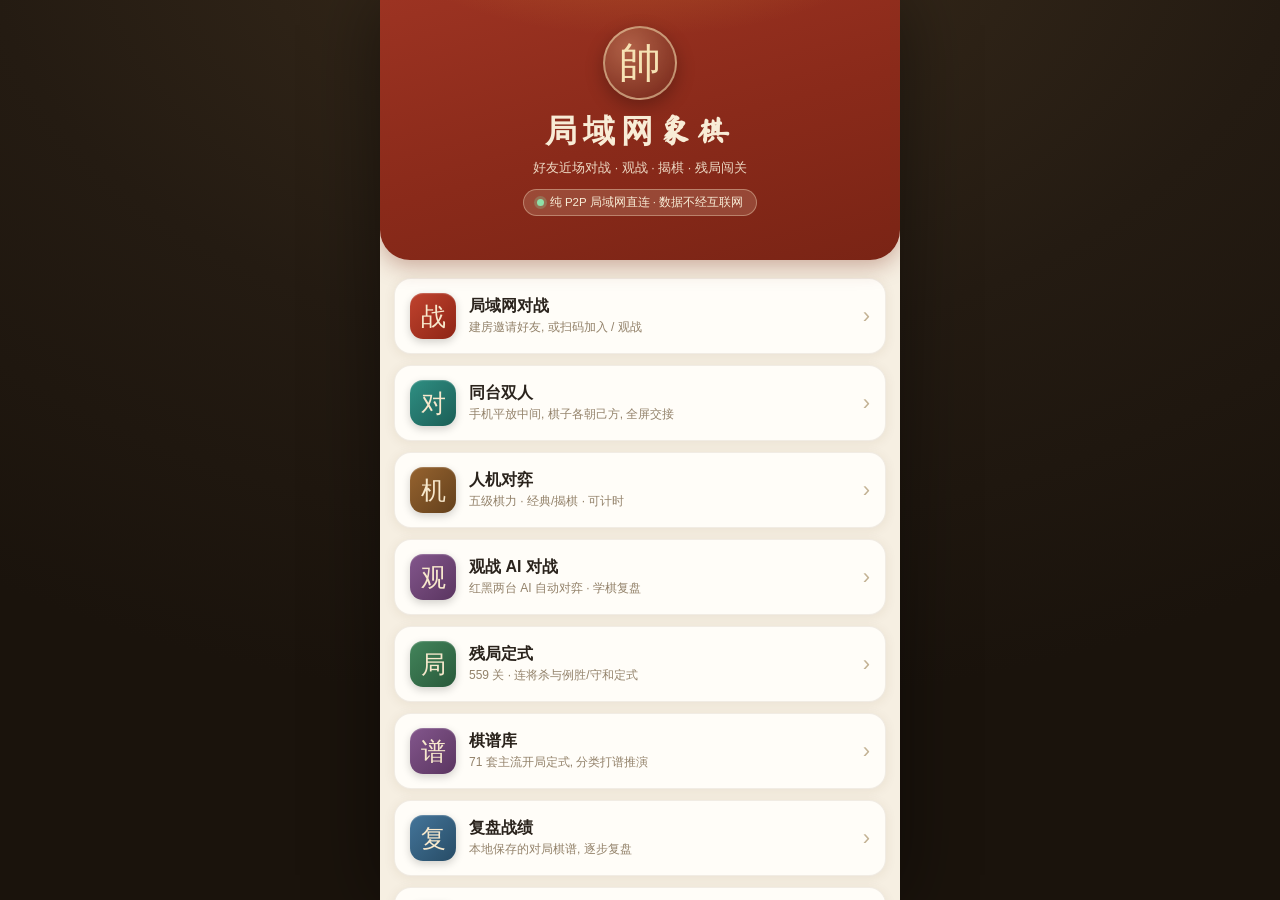
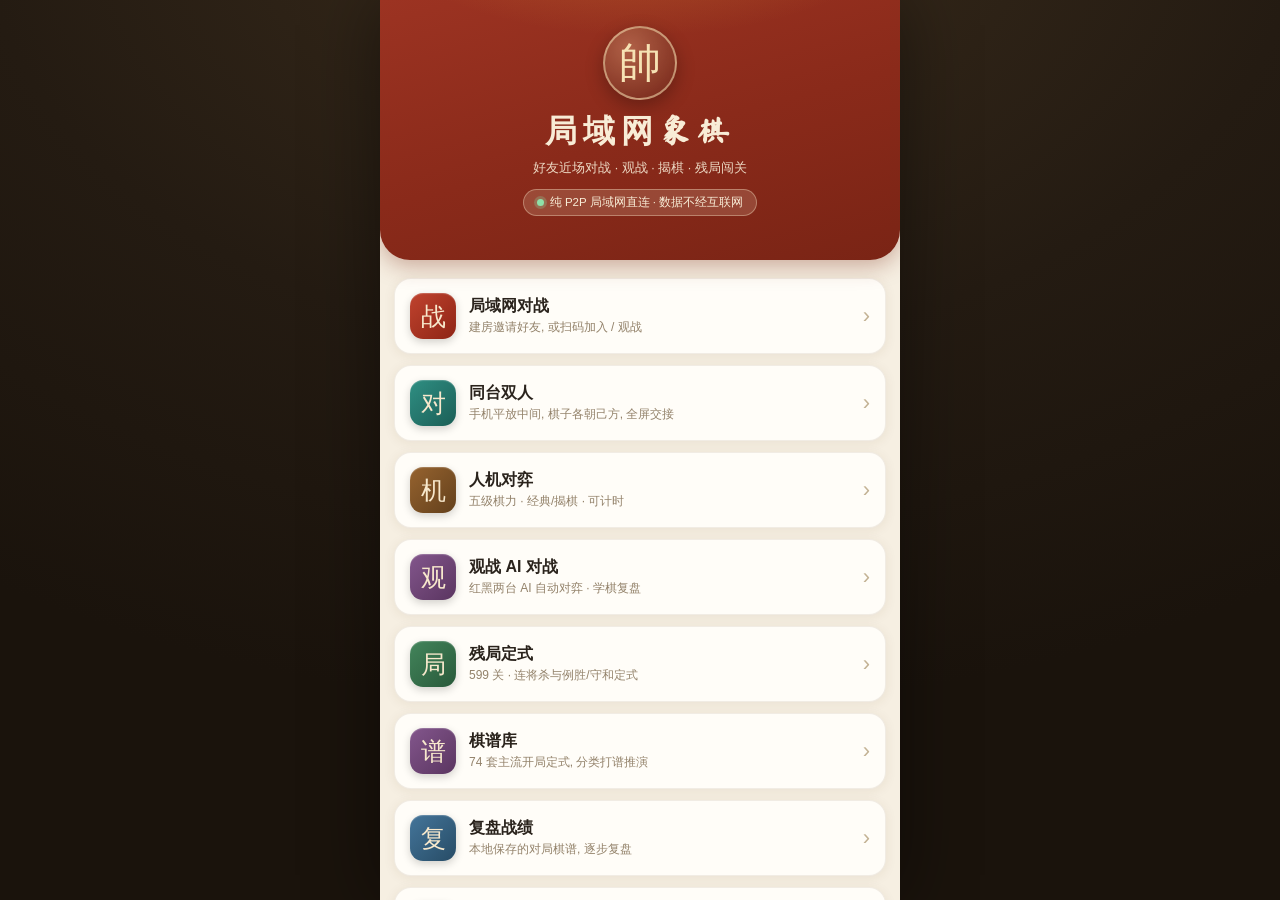
